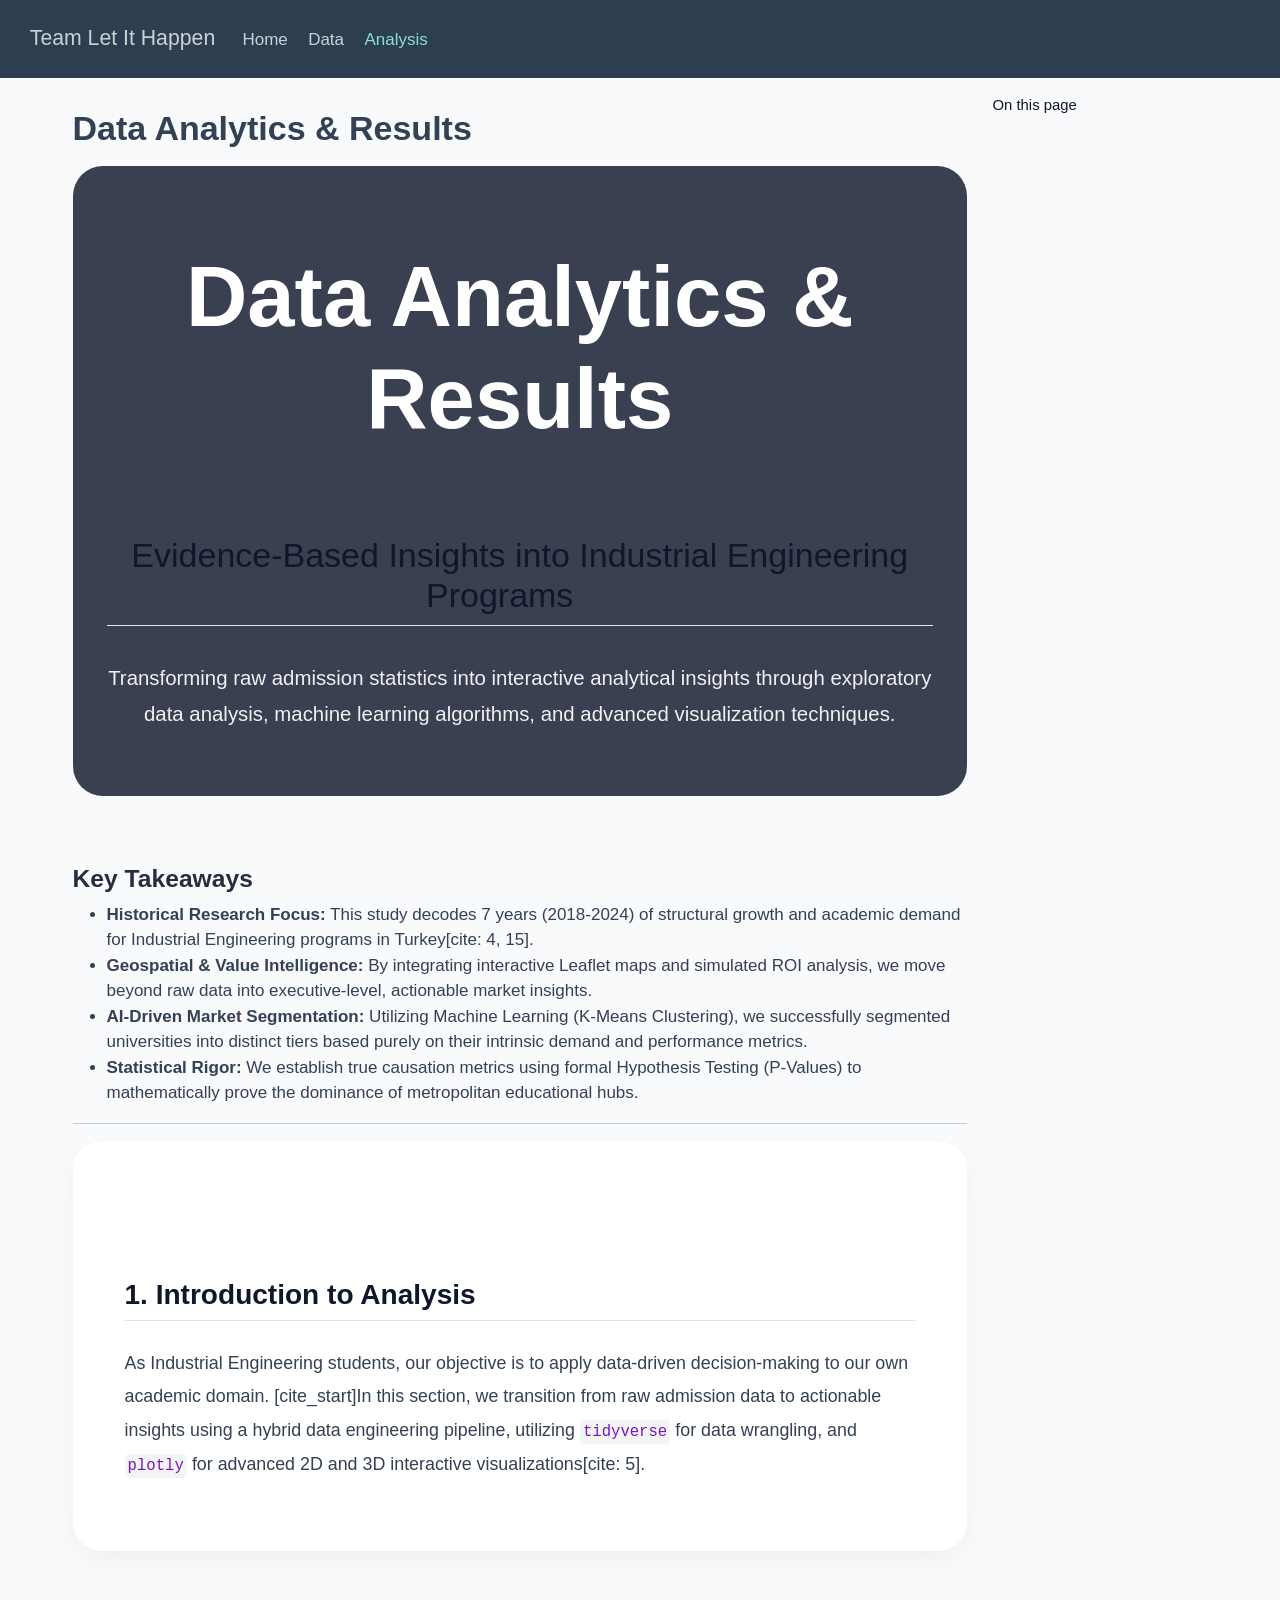
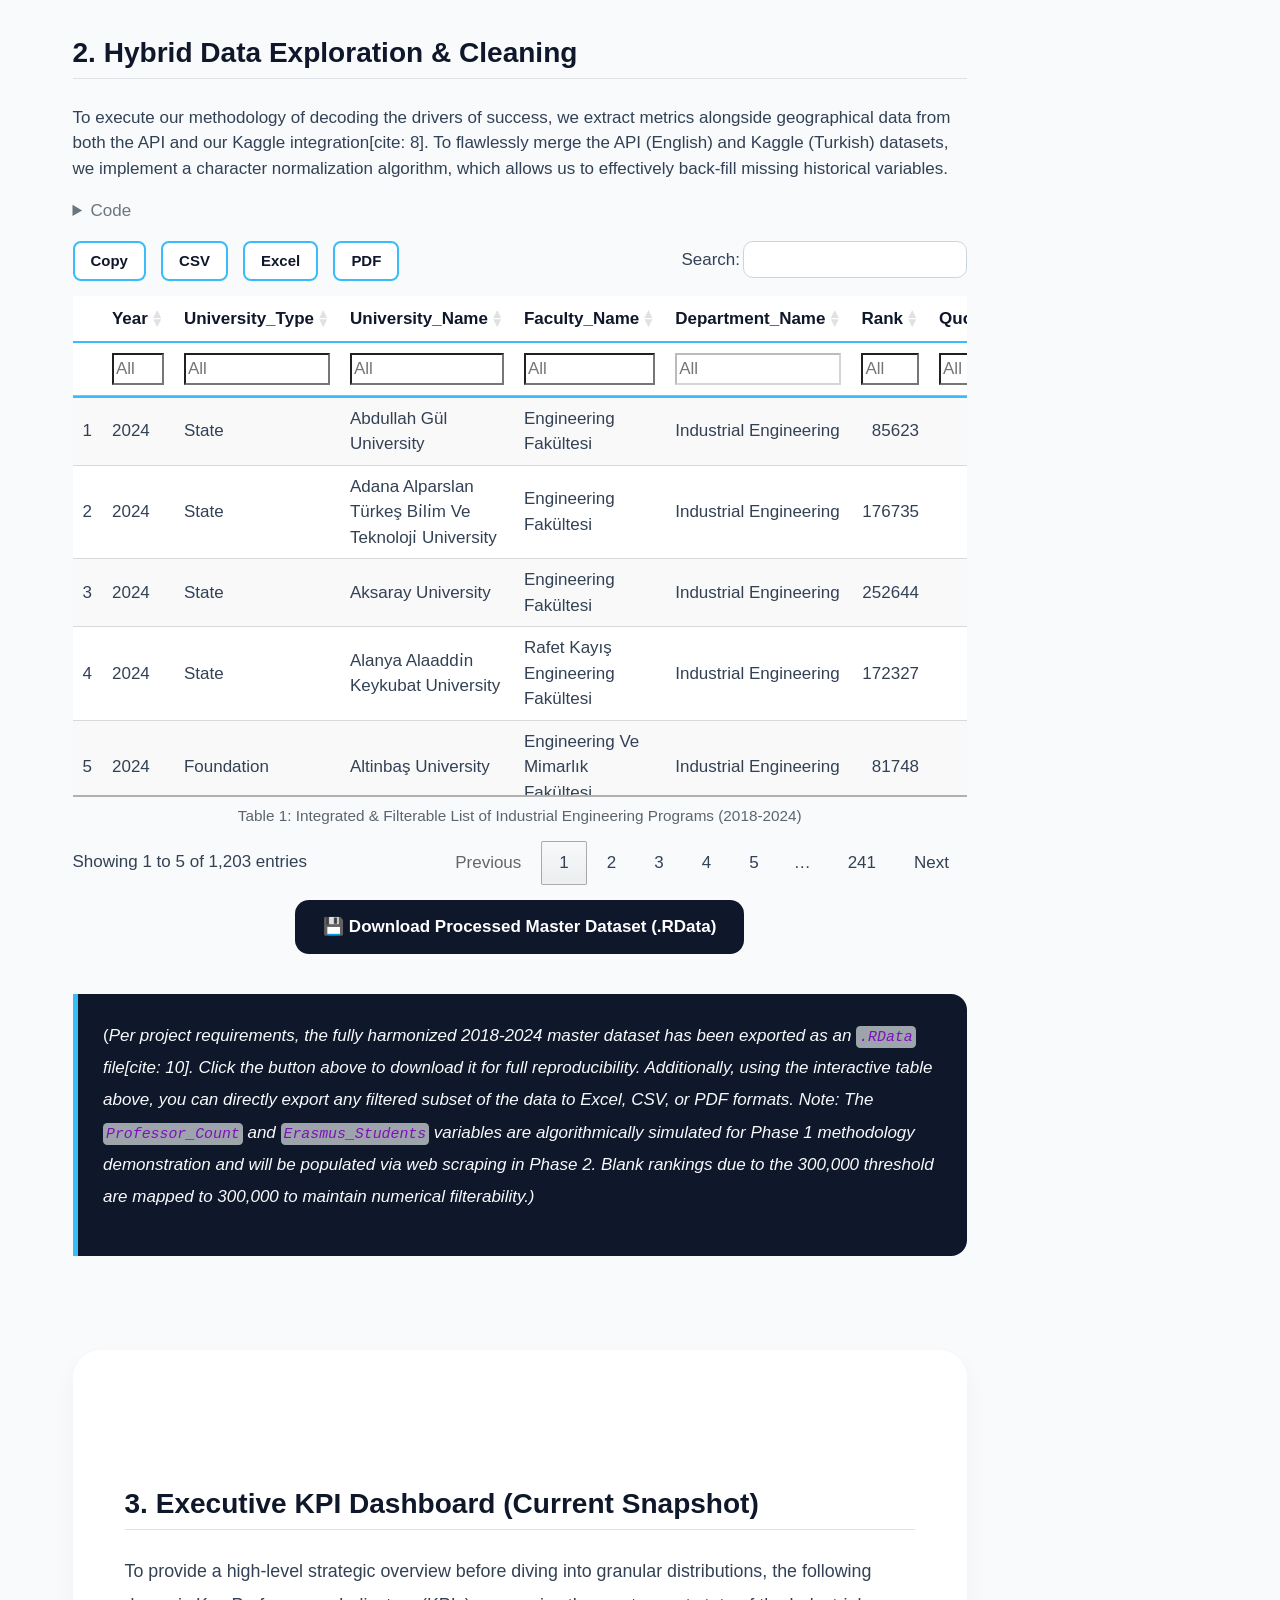
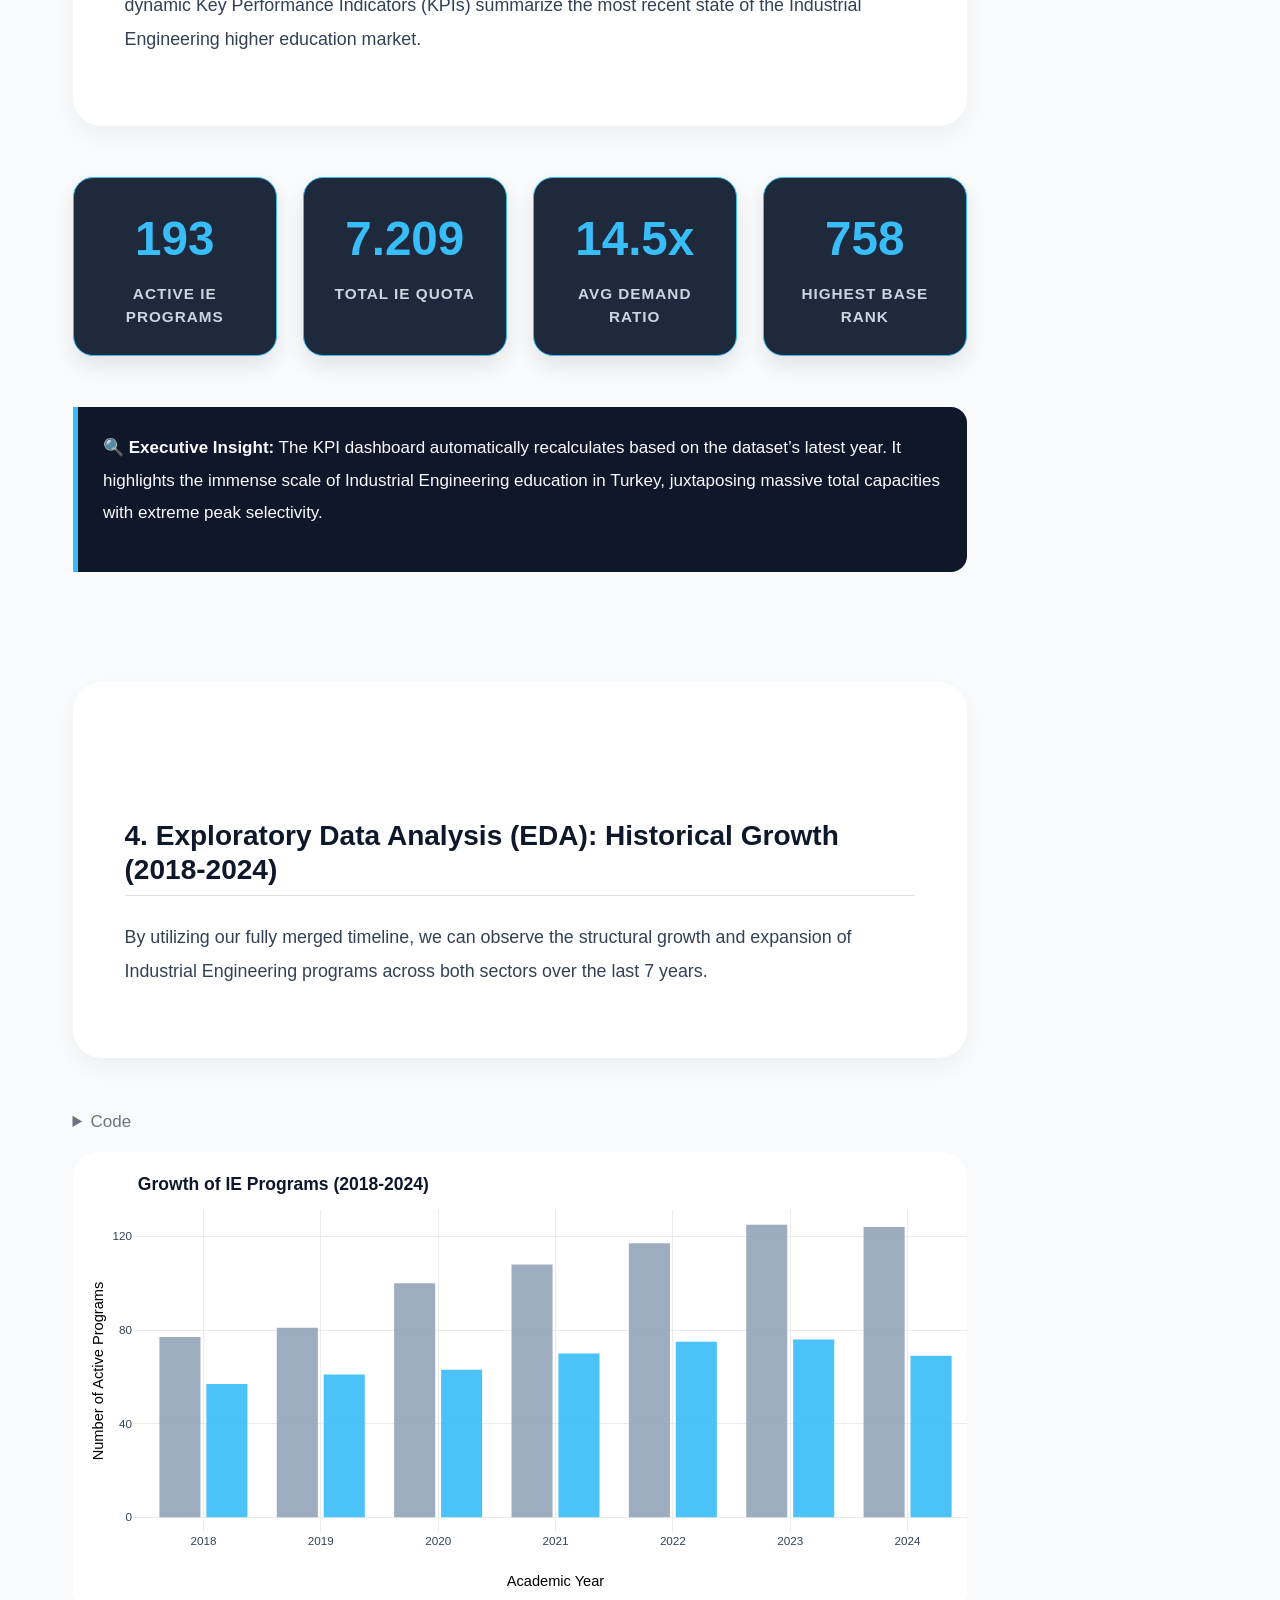
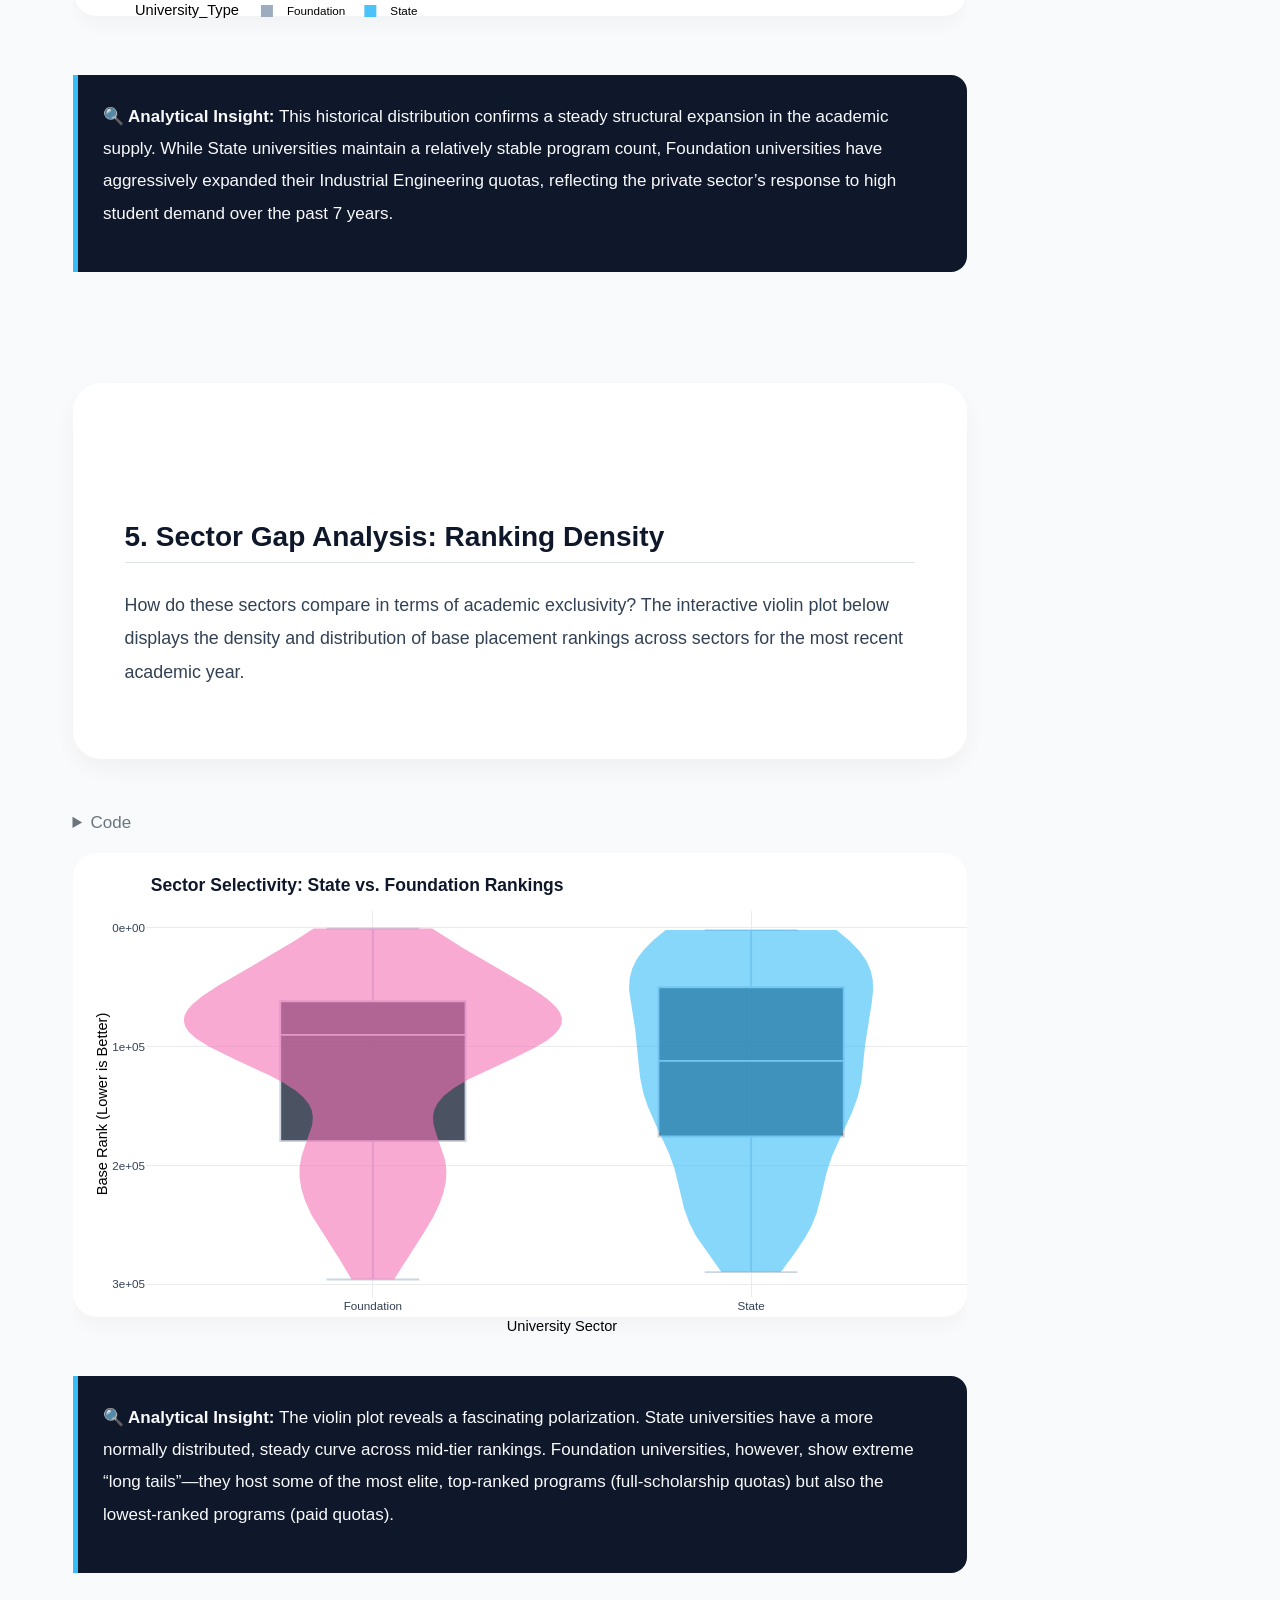
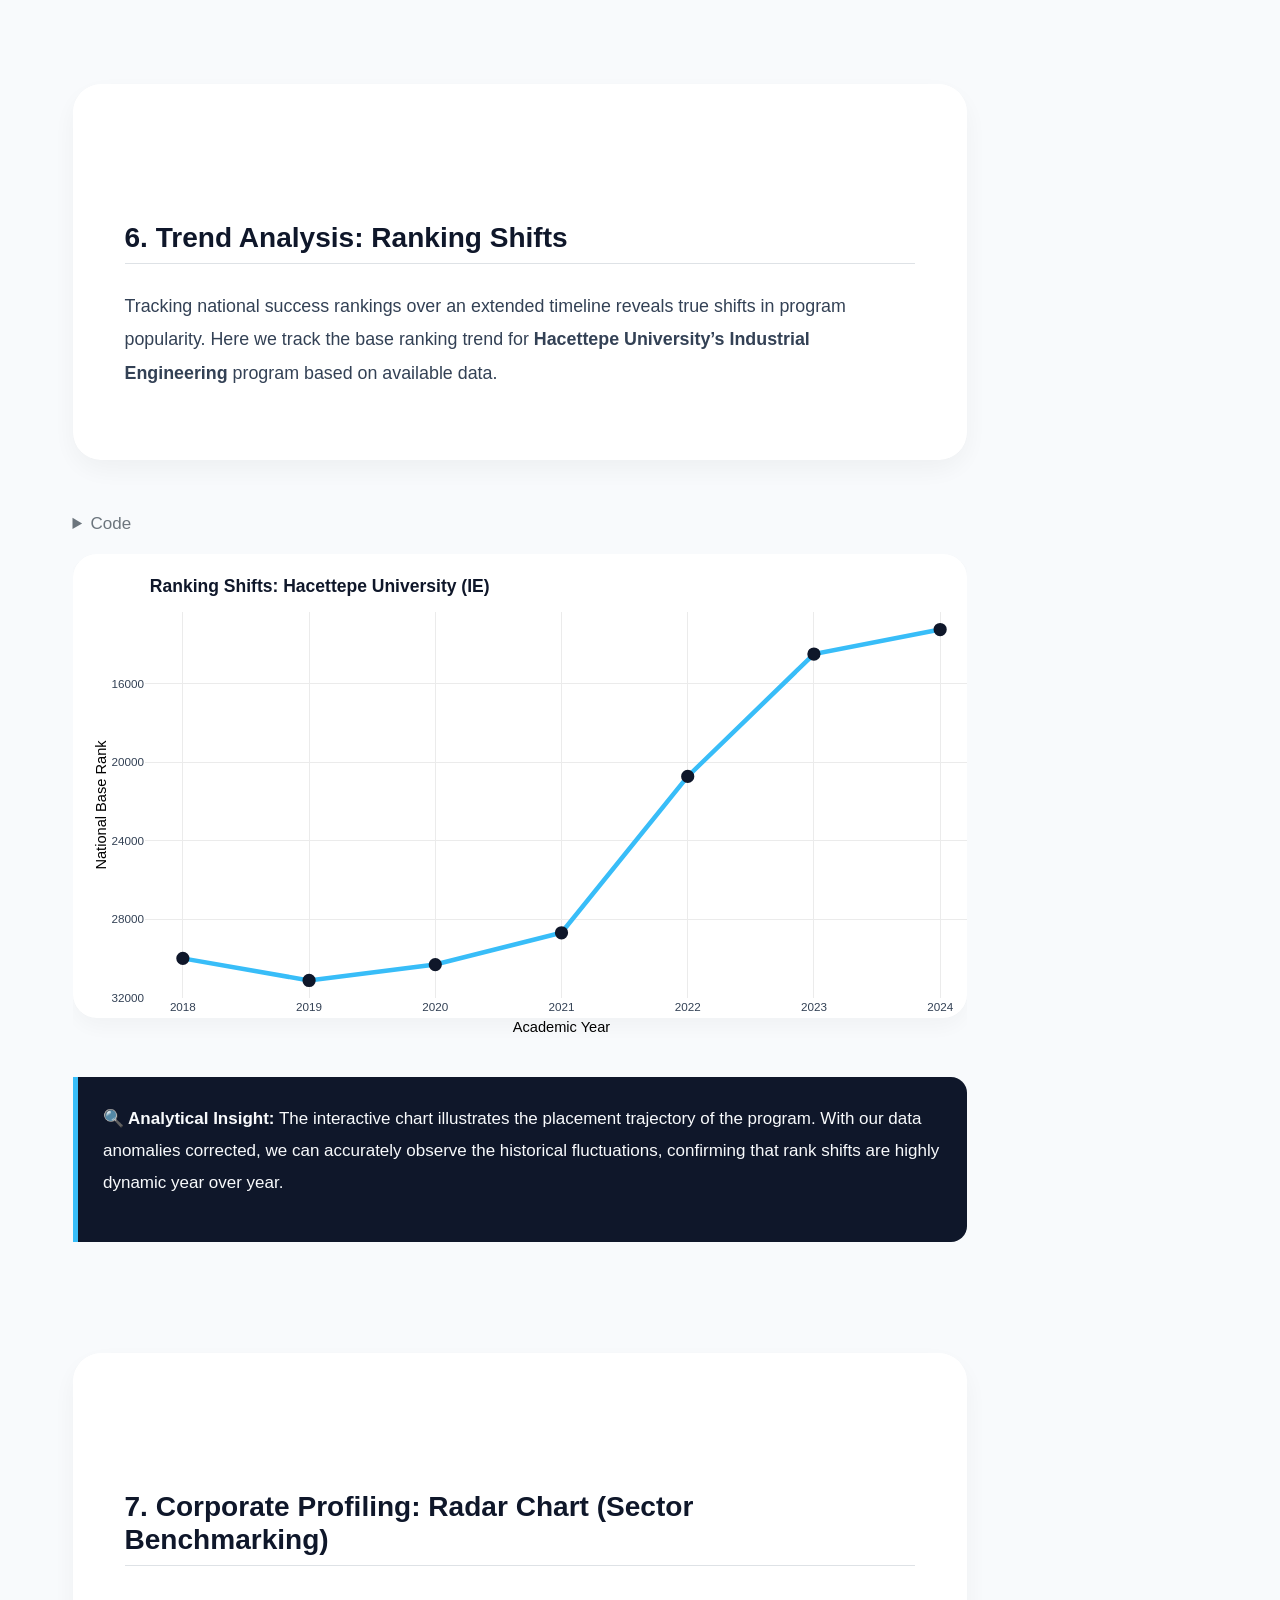
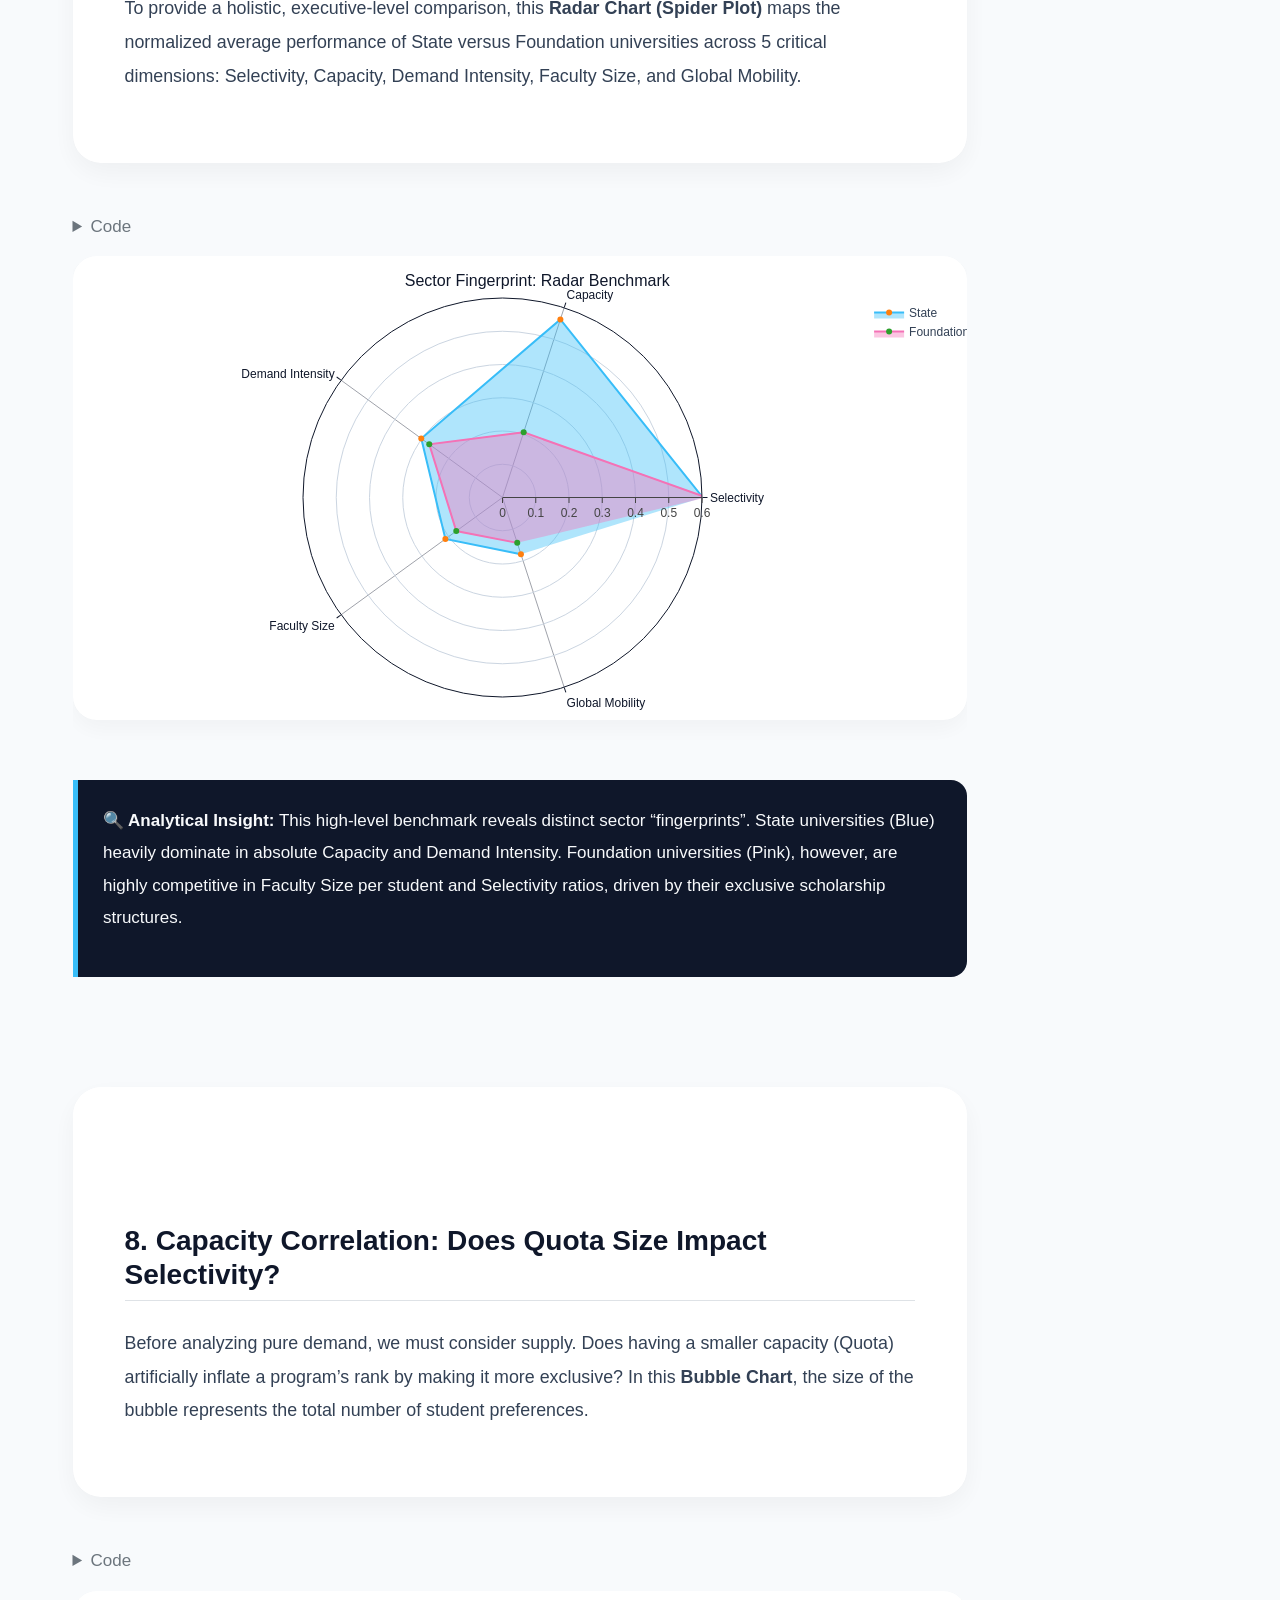
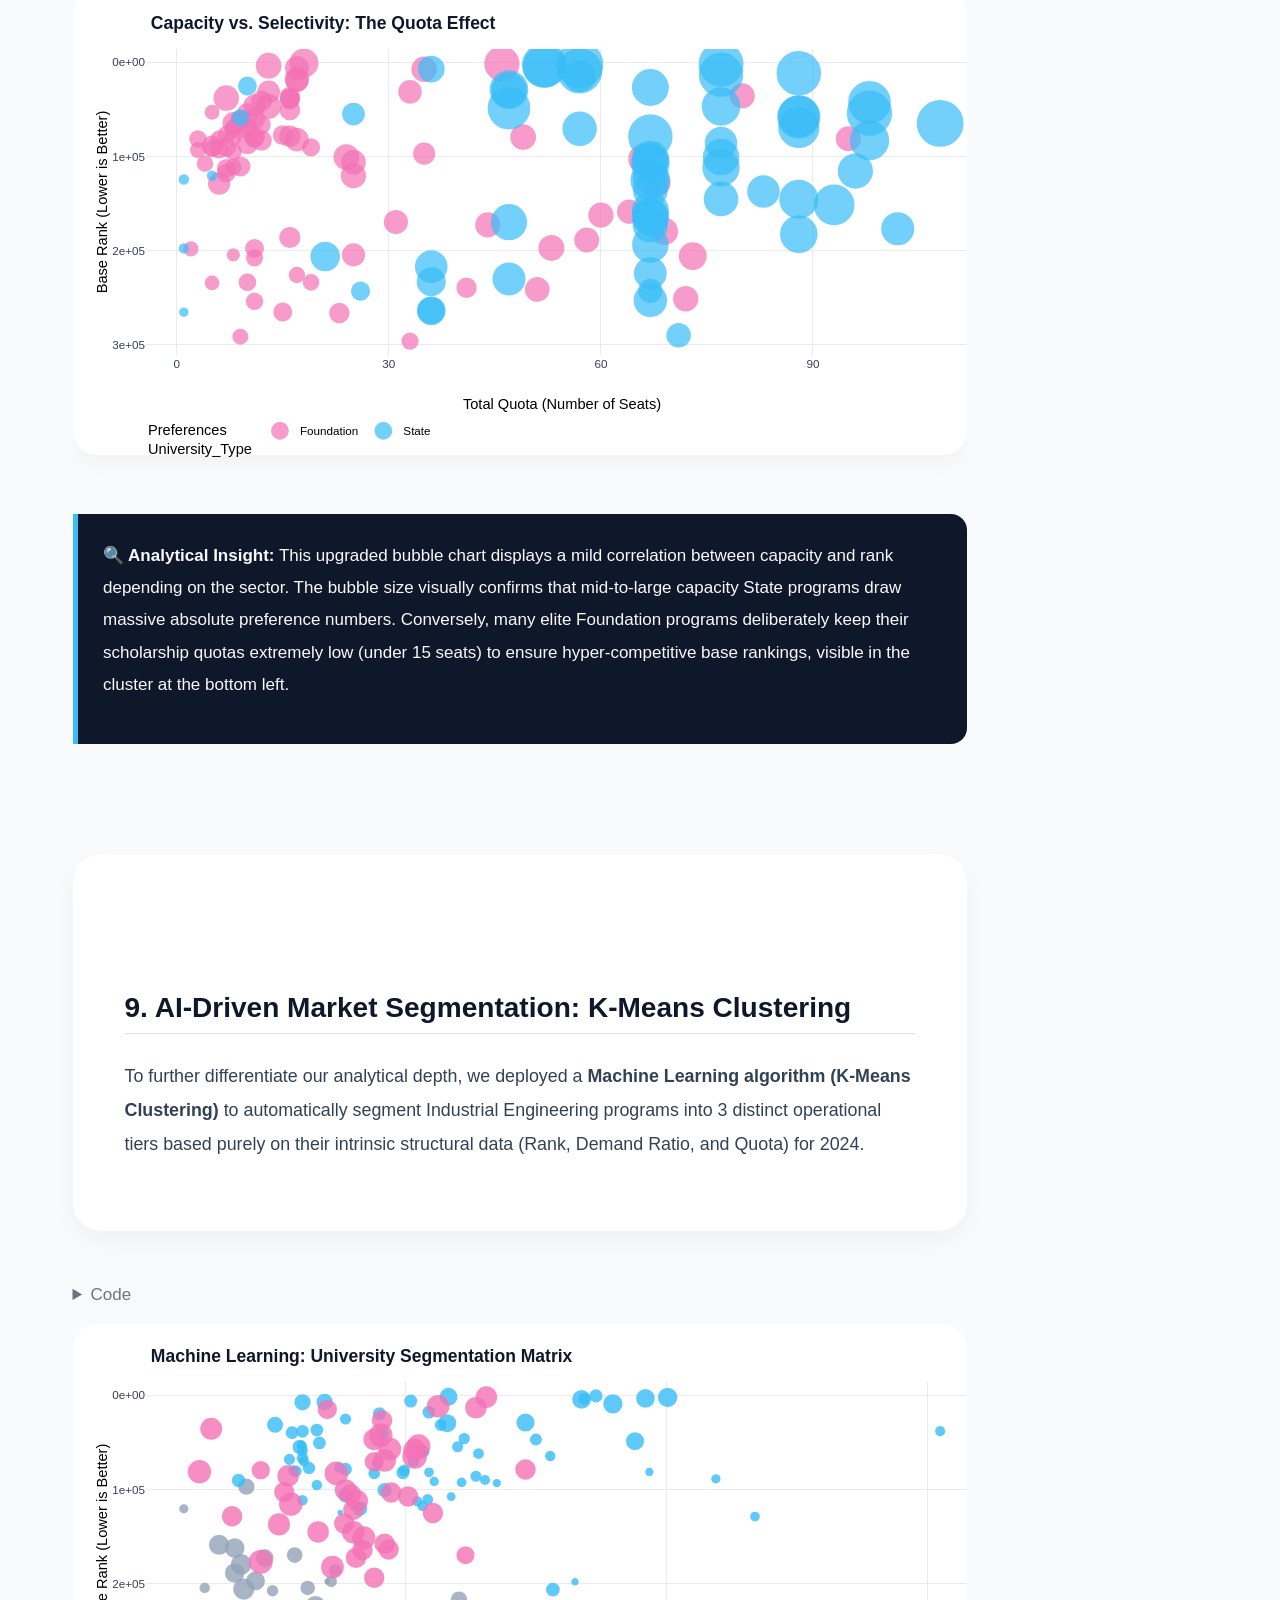
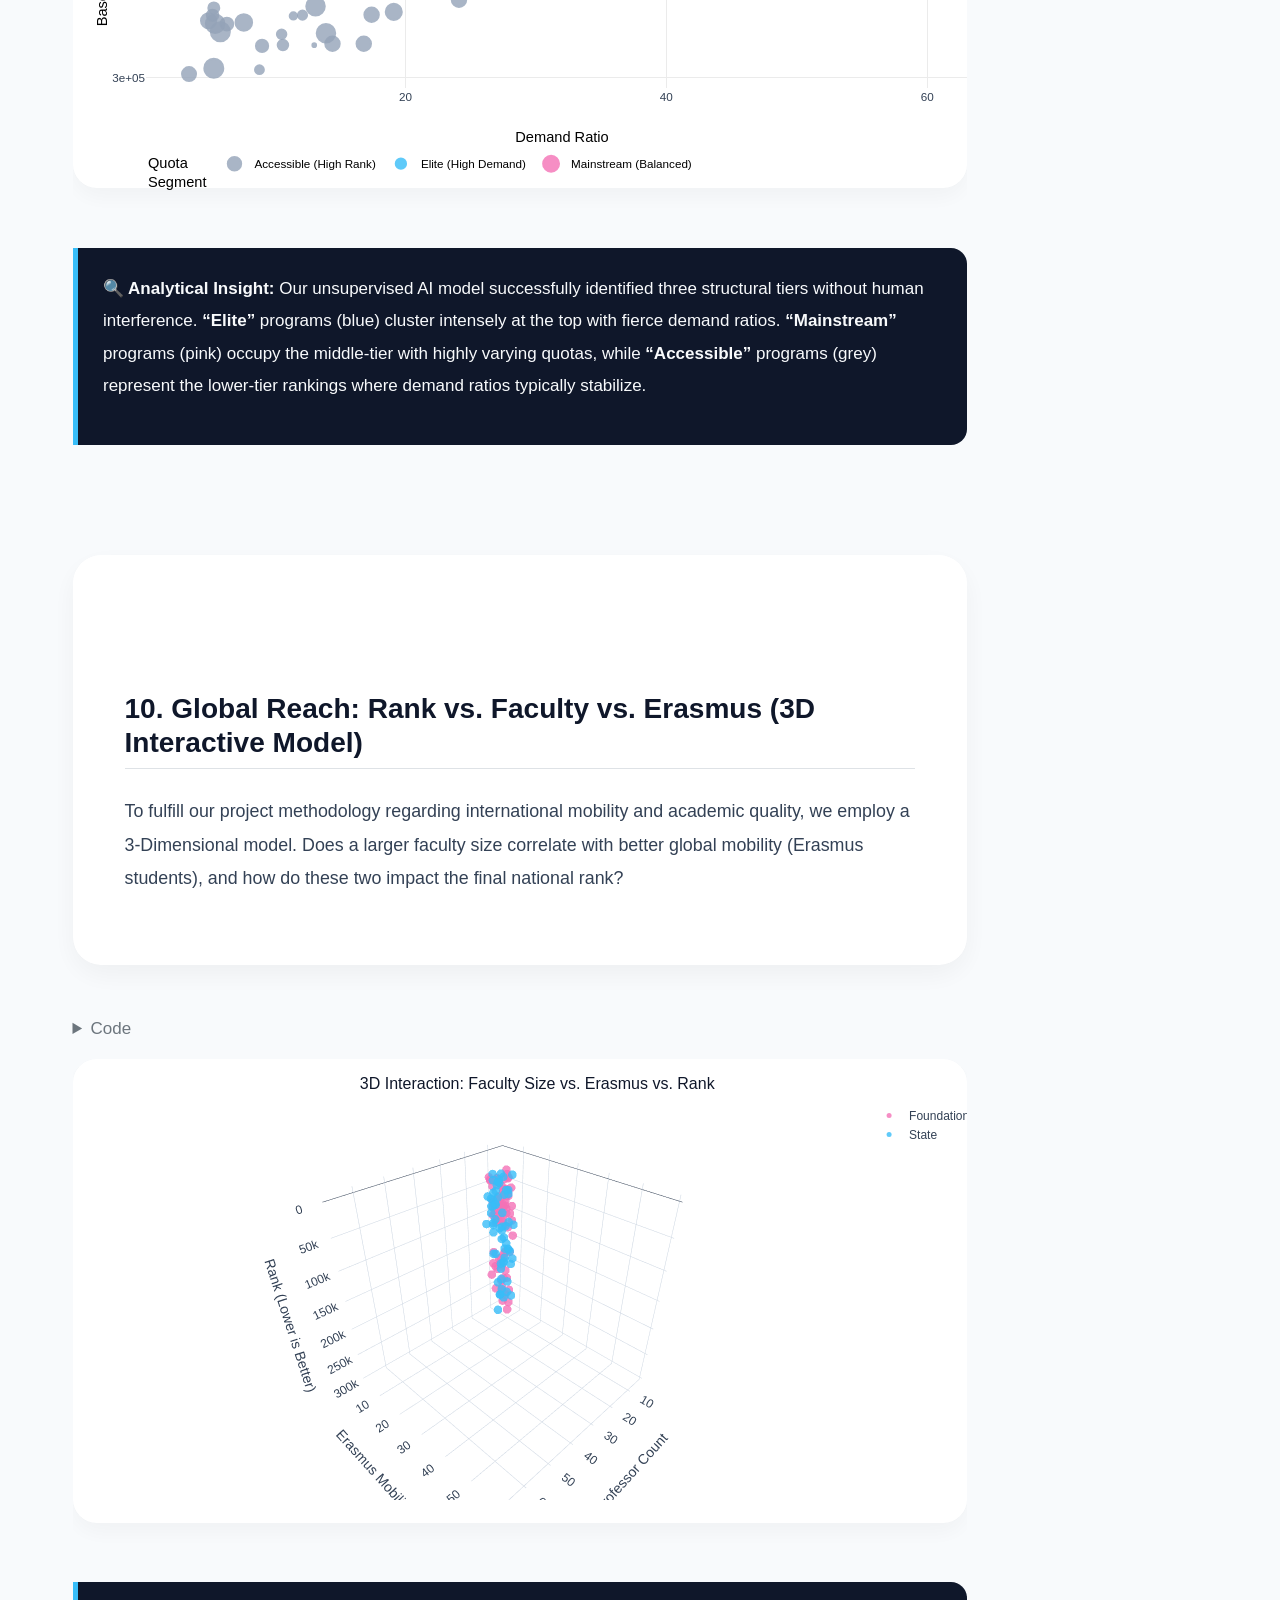
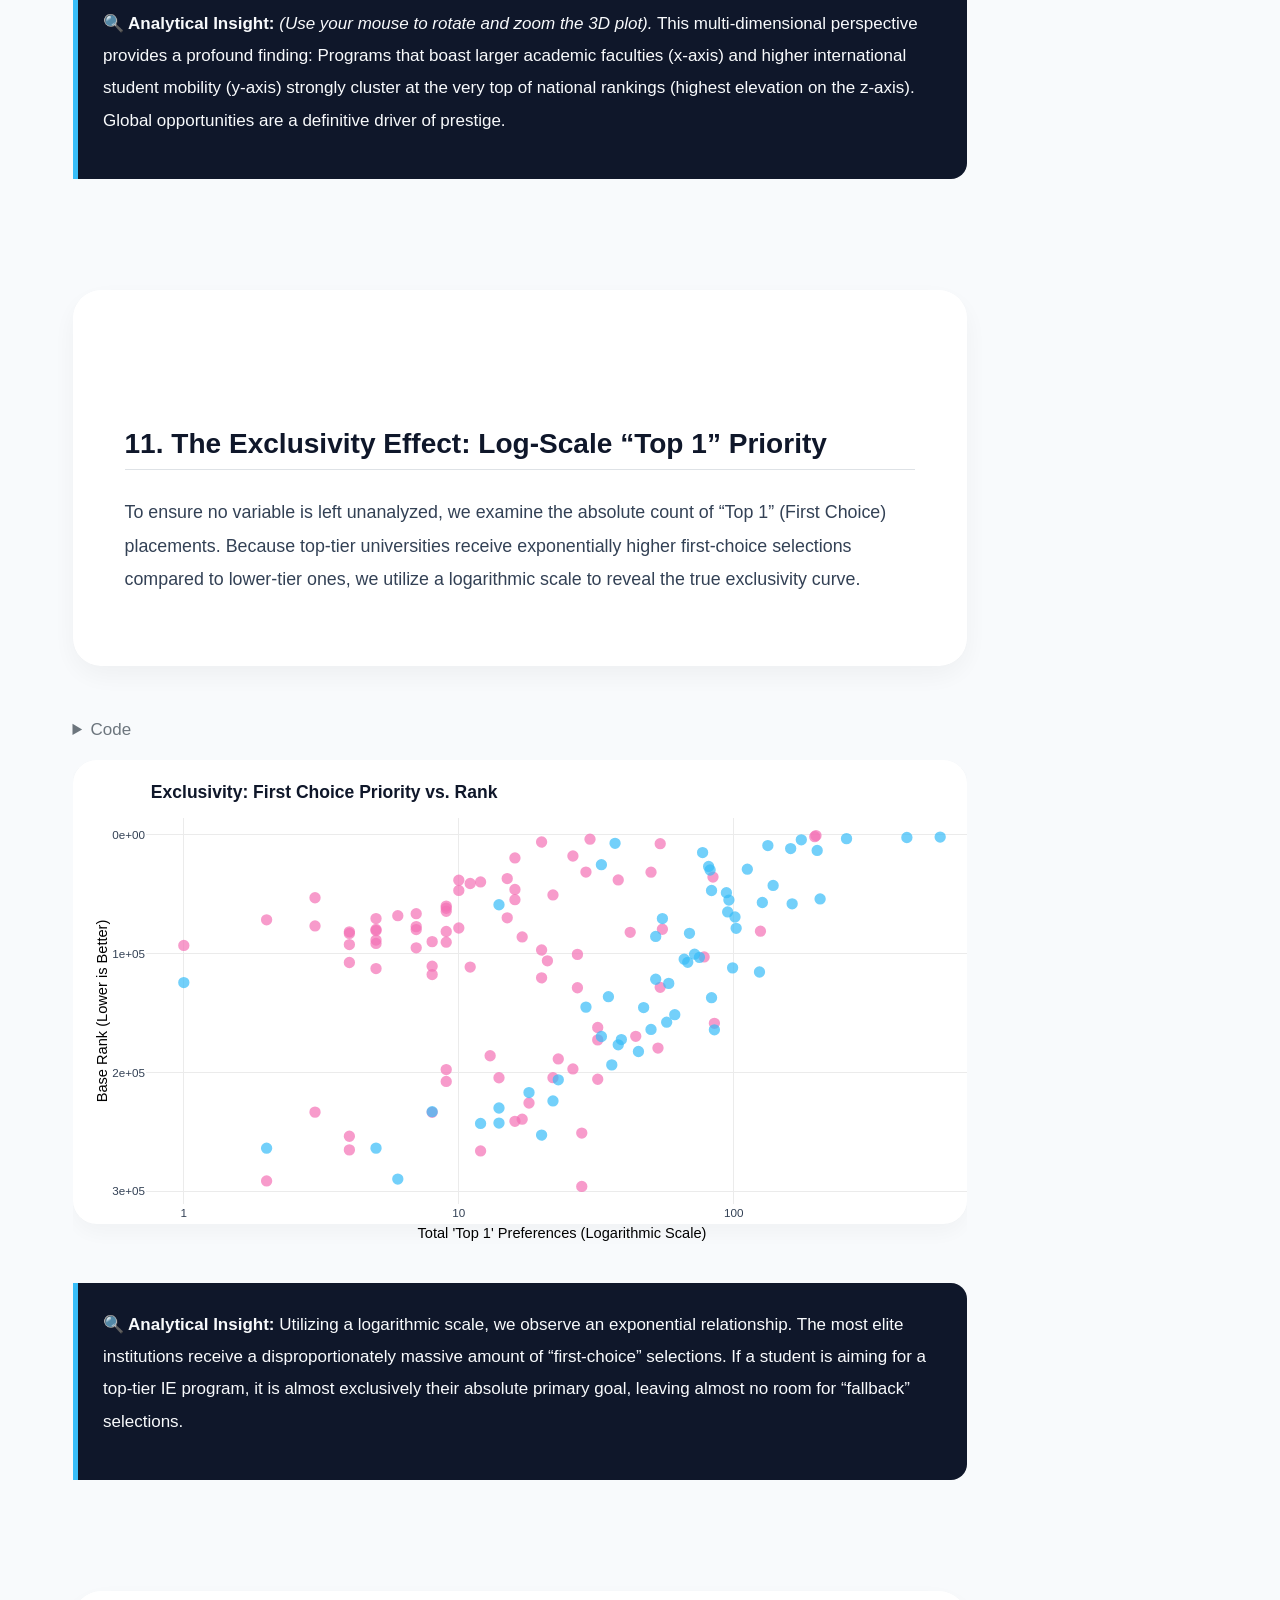
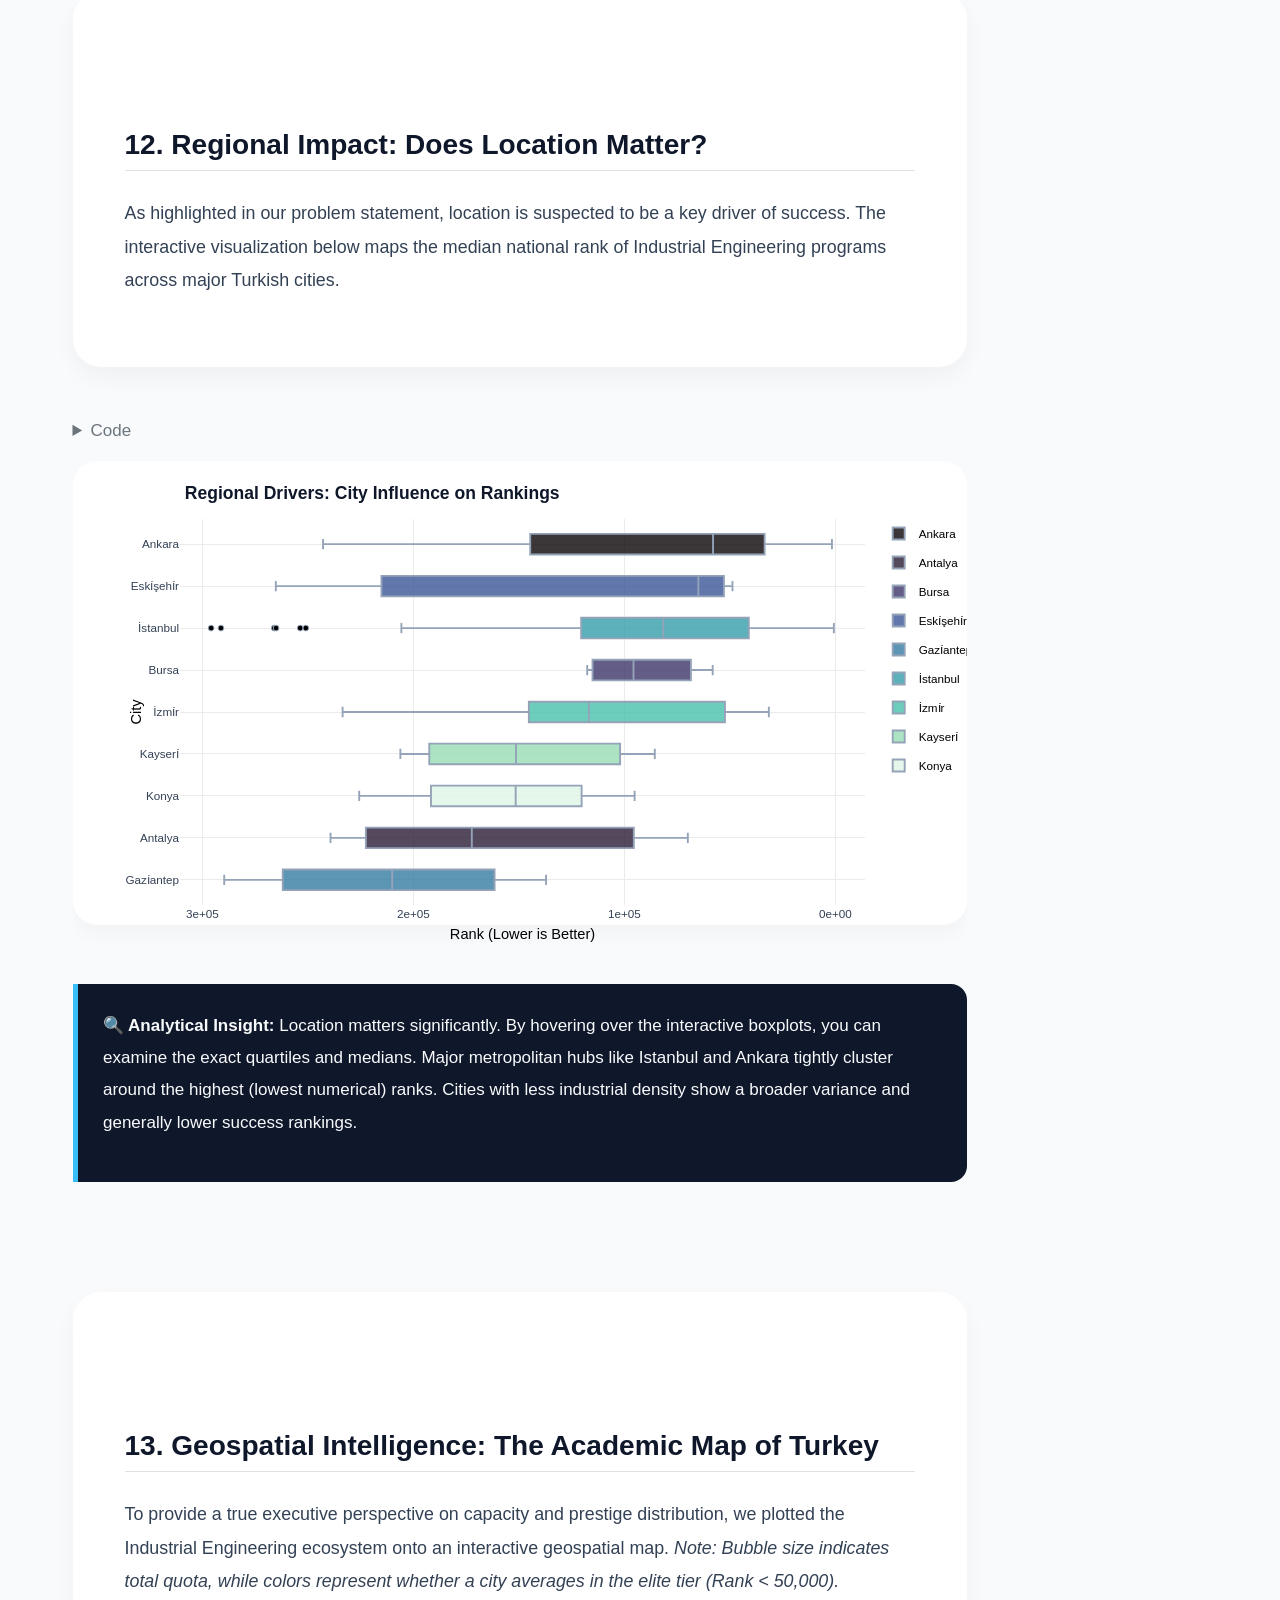
==== docs/analysis.html @ 474c5949 "hallettik gibi" ====
<!DOCTYPE html>
<html xmlns="http://www.w3.org/1999/xhtml" lang="en" xml:lang="en"><head>

<meta charset="utf-8">
<meta name="generator" content="quarto-1.9.30">

<meta name="viewport" content="width=device-width, initial-scale=1.0, user-scalable=yes">


<title>analysis – Team Let It Happen</title>
<style>
/* Default styles provided by pandoc.
** See https://pandoc.org/MANUAL.html#variables-for-html for config info.
*/
code{white-space: pre-wrap;}
span.smallcaps{font-variant: small-caps;}
div.columns{display: flex; gap: min(4vw, 1.5em);}
div.column{flex: auto; overflow-x: auto;}
div.hanging-indent{margin-left: 1.5em; text-indent: -1.5em;}
ul.task-list{list-style: none;}
ul.task-list li input[type="checkbox"] {
  width: 0.8em;
  margin: 0 0.8em 0.2em -1em; /* quarto-specific, see https://github.com/quarto-dev/quarto-cli/issues/4556 */ 
  vertical-align: middle;
}
/* CSS for syntax highlighting */
html { -webkit-text-size-adjust: 100%; }
pre > code.sourceCode { white-space: pre; position: relative; }
pre > code.sourceCode > span { display: inline-block; line-height: 1.25; }
pre > code.sourceCode > span:empty { height: 1.2em; }
.sourceCode { overflow: visible; }
code.sourceCode > span { color: inherit; text-decoration: inherit; }
div.sourceCode { margin: 1em 0; }
pre.sourceCode { margin: 0; }
@media screen {
div.sourceCode { overflow: auto; }
}
@media print {
pre > code.sourceCode { white-space: pre-wrap; }
pre > code.sourceCode > span { text-indent: -5em; padding-left: 5em; }
}
pre.numberSource code
  { counter-reset: source-line 0; }
pre.numberSource code > span
  { position: relative; left: -4em; counter-increment: source-line; }
pre.numberSource code > span > a:first-child::before
  { content: counter(source-line);
    position: relative; left: -1em; text-align: right; vertical-align: baseline;
    border: none; display: inline-block;
    -webkit-touch-callout: none; -webkit-user-select: none;
    -khtml-user-select: none; -moz-user-select: none;
    -ms-user-select: none; user-select: none;
    padding: 0 4px; width: 4em;
  }
pre.numberSource { margin-left: 3em;  padding-left: 4px; }
div.sourceCode
  {   }
@media screen {
pre > code.sourceCode > span > a:first-child::before { text-decoration: underline; }
}
</style>


<script src="site_libs/quarto-nav/quarto-nav.js"></script>
<script src="site_libs/quarto-nav/headroom.min.js"></script>
<script src="site_libs/clipboard/clipboard.min.js"></script>
<script src="site_libs/quarto-search/autocomplete.umd.js"></script>
<script src="site_libs/quarto-search/fuse.min.js"></script>
<script src="site_libs/quarto-search/quarto-search.js"></script>
<meta name="quarto:offset" content="./">
<script src="site_libs/quarto-html/quarto.js" type="module"></script>
<script src="site_libs/quarto-html/tabsets/tabsets.js" type="module"></script>
<script src="site_libs/quarto-html/popper.min.js"></script>
<script src="site_libs/quarto-html/tippy.umd.min.js"></script>
<script src="site_libs/quarto-html/anchor.min.js"></script>
<link href="site_libs/quarto-html/tippy.css" rel="stylesheet">
<link href="site_libs/quarto-html/quarto-syntax-highlighting-b6a8276bf55561bdbc268162d41bd1f7.css" rel="stylesheet" id="quarto-text-highlighting-styles">
<script src="site_libs/bootstrap/bootstrap.min.js"></script>
<link href="site_libs/bootstrap/bootstrap-icons.css" rel="stylesheet">
<link href="site_libs/bootstrap/bootstrap-f9da83f35c8a9777c3928170ebd7038e.min.css" rel="stylesheet" append-hash="true" id="quarto-bootstrap" data-mode="light">
<script id="quarto-search-options" type="application/json">{
  "location": "navbar",
  "copy-button": false,
  "collapse-after": 3,
  "panel-placement": "end",
  "type": "overlay",
  "limit": 50,
  "keyboard-shortcut": [
    "f",
    "/",
    "s"
  ],
  "show-item-context": false,
  "language": {
    "search-no-results-text": "No results",
    "search-matching-documents-text": "matching documents",
    "search-copy-link-title": "Copy link to search",
    "search-hide-matches-text": "Hide additional matches",
    "search-more-match-text": "more match in this document",
    "search-more-matches-text": "more matches in this document",
    "search-clear-button-title": "Clear",
    "search-text-placeholder": "",
    "search-detached-cancel-button-title": "Cancel",
    "search-submit-button-title": "Submit",
    "search-label": "Search"
  }
}</script>
<style>html{ scroll-behavior: smooth; }</style>
<link href="site_libs/htmltools-fill-0.5.9/fill.css" rel="stylesheet">

<script src="site_libs/htmlwidgets-1.6.4/htmlwidgets.js"></script>

<link href="site_libs/datatables-css-0.0.0/datatables-crosstalk.css" rel="stylesheet">

<script src="site_libs/datatables-binding-0.34.0/datatables.js"></script>

<script src="site_libs/jquery-3.6.0/jquery-3.6.0.min.js"></script>

<link href="site_libs/dt-core-1.13.6/css/jquery.dataTables.min.css" rel="stylesheet">

<link href="site_libs/dt-core-1.13.6/css/jquery.dataTables.extra.css" rel="stylesheet">

<script src="site_libs/dt-core-1.13.6/js/jquery.dataTables.min.js"></script>

<script src="site_libs/jszip-1.13.6/jszip.min.js"></script>

<script src="site_libs/pdfmake-1.13.6/pdfmake.js"></script>

<script src="site_libs/pdfmake-1.13.6/vfs_fonts.js"></script>

<link href="site_libs/dt-ext-buttons-1.13.6/css/buttons.dataTables.min.css" rel="stylesheet">

<script src="site_libs/dt-ext-buttons-1.13.6/js/dataTables.buttons.min.js"></script>

<script src="site_libs/dt-ext-buttons-1.13.6/js/buttons.html5.min.js"></script>

<script src="site_libs/dt-ext-buttons-1.13.6/js/buttons.colVis.min.js"></script>

<script src="site_libs/dt-ext-buttons-1.13.6/js/buttons.print.min.js"></script>

<link href="site_libs/dt-ext-scroller-1.13.6/css/scroller.dataTables.min.css" rel="stylesheet">

<script src="site_libs/dt-ext-scroller-1.13.6/js/dataTables.scroller.min.js"></script>

<link href="site_libs/nouislider-7.0.10/jquery.nouislider.min.css" rel="stylesheet">

<script src="site_libs/nouislider-7.0.10/jquery.nouislider.min.js"></script>

<link href="site_libs/selectize-0.12.0/selectize.bootstrap3.css" rel="stylesheet">

<script src="site_libs/selectize-0.12.0/selectize.min.js"></script>

<link href="site_libs/dt-plugin-searchhighlight-1.13.6/source.css" rel="stylesheet">

<script src="site_libs/dt-plugin-searchhighlight-1.13.6/jquery.highlight.js"></script>

<script src="site_libs/dt-plugin-searchhighlight-1.13.6/source.min.js"></script>

<link href="site_libs/crosstalk-1.2.2/css/crosstalk.min.css" rel="stylesheet">

<script src="site_libs/crosstalk-1.2.2/js/crosstalk.min.js"></script>

<script src="site_libs/plotly-binding-4.12.0/plotly.js"></script>

<script src="site_libs/typedarray-0.1/typedarray.min.js"></script>

<link href="site_libs/plotly-htmlwidgets-css-2.25.2/plotly-htmlwidgets.css" rel="stylesheet">

<script src="site_libs/plotly-main-2.25.2/plotly-latest.min.js"></script>

<link href="site_libs/leaflet-1.3.1/leaflet.css" rel="stylesheet">

<script src="site_libs/leaflet-1.3.1/leaflet.js"></script>

<link href="site_libs/leafletfix-1.0.0/leafletfix.css" rel="stylesheet">

<script src="site_libs/proj4-2.6.2/proj4.min.js"></script>

<script src="site_libs/Proj4Leaflet-1.0.1/proj4leaflet.js"></script>

<link href="site_libs/rstudio_leaflet-1.3.1/rstudio_leaflet.css" rel="stylesheet">

<script src="site_libs/leaflet-binding-2.2.3/leaflet.js"></script>

<script src="site_libs/leaflet-providers-3.0.0/leaflet-providers.js"></script>

<script src="site_libs/leaflet-providers-plugin-2.2.3/leaflet-providers-plugin.js"></script>



<link rel="stylesheet" href="styles.css">
</head>

<body class="nav-fixed quarto-light">

<div id="quarto-search-results"></div>
  <header id="quarto-header" class="headroom fixed-top">
    <nav class="navbar navbar-expand-lg " data-bs-theme="dark">
      <div class="navbar-container container-fluid">
      <div class="navbar-brand-container mx-auto">
    <a class="navbar-brand" href="./index.html">
    <span class="navbar-title">Team Let It Happen</span>
    </a>
  </div>
            <div id="quarto-search" class="" title="Search"></div>
          <button class="navbar-toggler" type="button" data-bs-toggle="collapse" data-bs-target="#navbarCollapse" aria-controls="navbarCollapse" role="menu" aria-expanded="false" aria-label="Toggle navigation" onclick="if (window.quartoToggleHeadroom) { window.quartoToggleHeadroom(); }">
  <span class="navbar-toggler-icon"></span>
</button>
          <div class="collapse navbar-collapse" id="navbarCollapse">
            <ul class="navbar-nav navbar-nav-scroll me-auto">
  <li class="nav-item">
    <a class="nav-link" href="./index.html"> 
<span class="menu-text">Home</span></a>
  </li>  
  <li class="nav-item">
    <a class="nav-link" href="./data.html"> 
<span class="menu-text">Data</span></a>
  </li>  
  <li class="nav-item">
    <a class="nav-link active" href="./analysis.html" aria-current="page"> 
<span class="menu-text">Analysis</span></a>
  </li>  
</ul>
          </div> <!-- /navcollapse -->
            <div class="quarto-navbar-tools">
</div>
      </div> <!-- /container-fluid -->
    </nav>
</header>
<!-- content -->
<div id="quarto-content" class="quarto-container page-columns page-rows-contents page-layout-full page-navbar">
<!-- sidebar -->
<!-- margin-sidebar -->
    <div id="quarto-margin-sidebar" class="sidebar margin-sidebar">
        <nav id="TOC" role="doc-toc" class="toc-active">
    <h2 id="toc-title">On this page</h2>
   
  <ul class="collapse">
  <li><a href="#data-analytics-results" id="toc-data-analytics-results" class="nav-link active" data-scroll-target="#data-analytics-results">Data Analytics &amp; Results</a>
  <ul class="collapse">
  <li><a href="#evidence-based-insights-into-industrial-engineering-programs" id="toc-evidence-based-insights-into-industrial-engineering-programs" class="nav-link" data-scroll-target="#evidence-based-insights-into-industrial-engineering-programs">Evidence-Based Insights into Industrial Engineering Programs</a></li>
  </ul></li>
  <li><a href="#introduction-to-analysis" id="toc-introduction-to-analysis" class="nav-link" data-scroll-target="#introduction-to-analysis">1. Introduction to Analysis</a></li>
  <li><a href="#hybrid-data-exploration-cleaning" id="toc-hybrid-data-exploration-cleaning" class="nav-link" data-scroll-target="#hybrid-data-exploration-cleaning">2. Hybrid Data Exploration &amp; Cleaning</a></li>
  <li><a href="#executive-kpi-dashboard-current-snapshot" id="toc-executive-kpi-dashboard-current-snapshot" class="nav-link" data-scroll-target="#executive-kpi-dashboard-current-snapshot">3. Executive KPI Dashboard (Current Snapshot)</a></li>
  <li><a href="#exploratory-data-analysis-eda-historical-growth-2018-2024" id="toc-exploratory-data-analysis-eda-historical-growth-2018-2024" class="nav-link" data-scroll-target="#exploratory-data-analysis-eda-historical-growth-2018-2024">4. Exploratory Data Analysis (EDA): Historical Growth (2018-2024)</a></li>
  <li><a href="#sector-gap-analysis-ranking-density" id="toc-sector-gap-analysis-ranking-density" class="nav-link" data-scroll-target="#sector-gap-analysis-ranking-density">5. Sector Gap Analysis: Ranking Density</a></li>
  <li><a href="#trend-analysis-ranking-shifts" id="toc-trend-analysis-ranking-shifts" class="nav-link" data-scroll-target="#trend-analysis-ranking-shifts">6. Trend Analysis: Ranking Shifts</a></li>
  <li><a href="#corporate-profiling-radar-chart-sector-benchmarking" id="toc-corporate-profiling-radar-chart-sector-benchmarking" class="nav-link" data-scroll-target="#corporate-profiling-radar-chart-sector-benchmarking">7. Corporate Profiling: Radar Chart (Sector Benchmarking)</a></li>
  <li><a href="#capacity-correlation-does-quota-size-impact-selectivity" id="toc-capacity-correlation-does-quota-size-impact-selectivity" class="nav-link" data-scroll-target="#capacity-correlation-does-quota-size-impact-selectivity">8. Capacity Correlation: Does Quota Size Impact Selectivity?</a></li>
  <li><a href="#ai-driven-market-segmentation-k-means-clustering" id="toc-ai-driven-market-segmentation-k-means-clustering" class="nav-link" data-scroll-target="#ai-driven-market-segmentation-k-means-clustering">9. AI-Driven Market Segmentation: K-Means Clustering</a></li>
  <li><a href="#global-reach-rank-vs.-faculty-vs.-erasmus-3d-interactive-model" id="toc-global-reach-rank-vs.-faculty-vs.-erasmus-3d-interactive-model" class="nav-link" data-scroll-target="#global-reach-rank-vs.-faculty-vs.-erasmus-3d-interactive-model">10. Global Reach: Rank vs.&nbsp;Faculty vs.&nbsp;Erasmus (3D Interactive Model)</a></li>
  <li><a href="#the-exclusivity-effect-log-scale-top-1-priority" id="toc-the-exclusivity-effect-log-scale-top-1-priority" class="nav-link" data-scroll-target="#the-exclusivity-effect-log-scale-top-1-priority">11. The Exclusivity Effect: Log-Scale “Top 1” Priority</a></li>
  <li><a href="#regional-impact-does-location-matter" id="toc-regional-impact-does-location-matter" class="nav-link" data-scroll-target="#regional-impact-does-location-matter">12. Regional Impact: Does Location Matter?</a></li>
  <li><a href="#geospatial-intelligence-the-academic-map-of-turkey" id="toc-geospatial-intelligence-the-academic-map-of-turkey" class="nav-link" data-scroll-target="#geospatial-intelligence-the-academic-map-of-turkey">13. Geospatial Intelligence: The Academic Map of Turkey</a></li>
  <li><a href="#comprehensive-correlation-matrix-heatmap" id="toc-comprehensive-correlation-matrix-heatmap" class="nav-link" data-scroll-target="#comprehensive-correlation-matrix-heatmap">14. Comprehensive Correlation Matrix (Heatmap)</a></li>
  <li><a href="#statistical-rigor-hypothesis-testing-p-values" id="toc-statistical-rigor-hypothesis-testing-p-values" class="nav-link" data-scroll-target="#statistical-rigor-hypothesis-testing-p-values">15. Statistical Rigor: Hypothesis Testing (P-Values)</a></li>
  <li><a href="#value-for-money-roi-analysis-phase-2-preview" id="toc-value-for-money-roi-analysis-phase-2-preview" class="nav-link" data-scroll-target="#value-for-money-roi-analysis-phase-2-preview">16. Value for Money: ROI Analysis (Phase 2 Preview)</a></li>
  <li><a href="#phase-1-conclusion-deconstructing-the-formula-for-prestige" id="toc-phase-1-conclusion-deconstructing-the-formula-for-prestige" class="nav-link" data-scroll-target="#phase-1-conclusion-deconstructing-the-formula-for-prestige">17. Phase 1 Conclusion: Deconstructing the “Formula for Prestige”</a></li>
  </ul>
</nav>
    </div>
<!-- main -->
<main class="content column-page-left" id="quarto-document-content">

<header id="title-block-header" class="quarto-title-block default">
<div class="quarto-title">
<h1 class="title">Data Analytics &amp; Results</h1>
</div>



<div class="quarto-title-meta column-page-left">

    
  
    
  </div>
  


</header>


<div class="hero-container">
<section id="data-analytics-results" class="level1 hero-content">
<h1>Data Analytics &amp; Results</h1>
<section id="evidence-based-insights-into-industrial-engineering-programs" class="level2">
<h2 class="anchored" data-anchor-id="evidence-based-insights-into-industrial-engineering-programs">Evidence-Based Insights into Industrial Engineering Programs</h2>
<p>
Transforming raw admission statistics into interactive analytical insights through exploratory data analysis, machine learning algorithms, and advanced visualization techniques.
</p>
</section>
</section>
</div>
<style>

/* =========================
GENERAL
========================= */

body {
  background-color: #f8fafc;
  font-family: "Segoe UI", sans-serif;
  color: #334155;
}

/* =========================
HERO SECTION
========================= */

.hero-container {
  height: 70vh;
  border-radius: 30px;
  overflow: hidden;
  margin-bottom: 4rem;

  background:
    linear-gradient(rgba(15,23,42,0.82), rgba(15,23,42,0.82)),
    url("https://images.unsplash.com/photo-1516321318423-f06f85e504b3?q=80&w=2070&auto=format&fit=crop");

  background-size: cover;
  background-position: center;

  display: flex;
  align-items: center;
  justify-content: center;
}

.hero-content {
  max-width: 900px;
  color: white;
  text-align: center;
  padding: 2rem;
}

.hero-content h1 {
  font-size: 5rem;
  font-weight: 800;
  margin-bottom: 1rem;
}

.hero-content h2 {
  font-size: 2rem;
  font-weight: 300;
  margin-bottom: 2rem;
}

.hero-content p {
  font-size: 1.2rem;
  line-height: 1.8;
  opacity: 0.92;
}

/* =========================
KPI DASHBOARD (EXECUTIVE VIEW)
========================= */

.kpi-container {
  display: flex;
  justify-content: space-between;
  gap: 1.5rem;
  margin-bottom: 3rem;
}

.kpi-card {
  background: #1e293b;
  border: 1px solid #38bdf8;
  border-radius: 20px;
  padding: 1.5rem;
  flex: 1;
  text-align: center;
  box-shadow: 0 10px 25px rgba(0,0,0,0.1);
  transition: all 0.3s ease;
}

.kpi-card:hover {
  transform: translateY(-8px);
  box-shadow: 0 15px 35px rgba(56, 189, 248, 0.25);
  background: #0f172a;
}

.kpi-value {
  font-size: 2.8rem;
  font-weight: 800;
  color: #38bdf8;
  margin-bottom: 0.5rem;
}

.kpi-label {
  font-size: 0.9rem;
  color: #cbd5e1;
  font-weight: 600;
  text-transform: uppercase;
  letter-spacing: 1px;
}

@media (max-width: 768px) {
  .kpi-container {
    flex-direction: column;
  }
}

/* =========================
CARDS
========================= */

.glass-card {
  background: white;
  padding: 3rem;
  border-radius: 28px;
  margin-bottom: 3rem;
  box-shadow: 0 10px 30px rgba(0,0,0,0.05);
}

.glass-card h2,
.glass-card h3 {
  color: #0f172a;
  font-weight: 700;
}

.glass-card p,
.glass-card li {
  color: #334155;
  line-height: 1.9;
  font-size: 1.05rem;
}

/* =========================
INSIGHT BOX
========================= */

.insight-box {
  background: #0f172a;
  border-left: 5px solid #38bdf8;
  padding: 1.5rem;
  margin-top: 1.5rem;
  margin-bottom: 3rem;
  border-radius: 0 16px 16px 0;
  color: #f8fafc;
  line-height: 1.9;
}

/* =========================
DOWNLOAD BUTTON
========================= */

.download-btn {
  display: inline-block;
  background-color: #0f172a;
  color: white !important;
  padding: 14px 28px;
  text-decoration: none;
  border-radius: 14px;
  font-weight: 600;
  margin-top: 15px;
  margin-bottom: 15px;
  transition: 0.3s ease;
}

.download-btn:hover {
  transform: translateY(-3px);
  background-color: #38bdf8;
}

/* =========================
DATATABLES (ADVANCED FIXES)
========================= */

.dataTables_wrapper .dataTables_length,
.dataTables_wrapper .dataTables_filter,
.dataTables_wrapper .dataTables_info,
.dataTables_wrapper .dataTables_paginate {
  color: #334155 !important;
}

.dataTables_wrapper .dataTables_filter input {
  background-color: white !important;
  color: #0f172a !important;
  border: 1px solid #cbd5e1 !important;
  border-radius: 10px;
  padding: 5px;
}

table.dataTable thead th {
  color: #0f172a !important;
  border-bottom: 2px solid #38bdf8 !important;
}

table.dataTable tbody tr {
  background-color: white !important;
  color: #334155 !important;
}

table.dataTable tbody tr:hover {
  background-color: rgba(56, 189, 248, 0.08) !important;
}

/* Make Dropdown Selects Look Clean */
.selectize-input {
  border-radius: 8px !important;
  border: 1px solid #cbd5e1 !important;
}

/* DT Export Buttons Enterprise Styling */
.dt-buttons .dt-button {
  background: white !important;
  color: #0f172a !important;
  border: 2px solid #38bdf8 !important;
  border-radius: 8px !important;
  padding: 6px 16px !important;
  font-weight: 600 !important;
  transition: all 0.3s ease !important;
  margin-right: 8px !important;
  margin-bottom: 15px !important;
}

.dt-buttons .dt-button:hover {
  background: #38bdf8 !important;
  color: white !important;
}

/* =========================
PLOTLY FIX
========================= */

.js-plotly-plot {
  background: white;
  border-radius: 24px;
  padding: 1rem;
  box-shadow: 0 10px 25px rgba(0,0,0,0.04);
  margin-bottom: 2rem;
}

/* LEAFLET MAP CONTAINER */
.leaflet-container {
  border-radius: 24px;
  box-shadow: 0 10px 25px rgba(0,0,0,0.04);
  margin-bottom: 2rem;
}

/* =========================
CODE BLOCKS
========================= */

pre {
  border-radius: 18px !important;
  padding: 1rem !important;
}

/* =========================
HEADINGS
========================= */

h2 {
  margin-top: 5rem;
  margin-bottom: 1.5rem;
  color: #0f172a;
  font-weight: 800;
}

h3 {
  color: #0f172a;
}

</style>
<section id="key-takeaways" class="level3">
<h3 class="anchored" data-anchor-id="key-takeaways">Key Takeaways</h3>
<ul>
<li><strong>Historical Research Focus:</strong> This study decodes 7 years (2018-2024) of structural growth and academic demand for Industrial Engineering programs in Turkey[cite: 4, 15].</li>
<li><strong>Geospatial &amp; Value Intelligence:</strong> By integrating interactive Leaflet maps and simulated ROI analysis, we move beyond raw data into executive-level, actionable market insights.</li>
<li><strong>AI-Driven Market Segmentation:</strong> Utilizing Machine Learning (K-Means Clustering), we successfully segmented universities into distinct tiers based purely on their intrinsic demand and performance metrics.</li>
<li><strong>Statistical Rigor:</strong> We establish true causation metrics using formal Hypothesis Testing (P-Values) to mathematically prove the dominance of metropolitan educational hubs.</li>
</ul>
<hr>
</section>
<section id="introduction-to-analysis" class="level2 glass-card">
<h2 class="anchored" data-anchor-id="introduction-to-analysis">1. Introduction to Analysis</h2>
<p>As Industrial Engineering students, our objective is to apply data-driven decision-making to our own academic domain. [cite_start]In this section, we transition from raw admission data to actionable insights using a hybrid data engineering pipeline, utilizing <code>tidyverse</code> for data wrangling, and <code>plotly</code> for advanced 2D and 3D interactive visualizations[cite: 5].</p>
</section>
<section id="hybrid-data-exploration-cleaning" class="level2">
<h2 class="anchored" data-anchor-id="hybrid-data-exploration-cleaning">2. Hybrid Data Exploration &amp; Cleaning</h2>
<p>To execute our methodology of decoding the drivers of success, we extract metrics alongside geographical data from both the API and our Kaggle integration[cite: 8]. To flawlessly merge the API (English) and Kaggle (Turkish) datasets, we implement a character normalization algorithm, which allows us to effectively back-fill missing historical variables.</p>
<div class="cell">
<details class="code-fold">
<summary>Code</summary>
<div class="code-copy-outer-scaffold"><div class="sourceCode cell-code" id="cb1"><pre class="sourceCode r code-with-copy"><code class="sourceCode r"><span id="cb1-1"><a href="#cb1-1" aria-hidden="true" tabindex="-1"></a><span class="co"># ==========================================</span></span>
<span id="cb1-2"><a href="#cb1-2" aria-hidden="true" tabindex="-1"></a><span class="co"># STRING NORMALIZATION FUNCTION (UNICODE SAFE)</span></span>
<span id="cb1-3"><a href="#cb1-3" aria-hidden="true" tabindex="-1"></a><span class="co"># ==========================================</span></span>
<span id="cb1-4"><a href="#cb1-4" aria-hidden="true" tabindex="-1"></a>normalize_name <span class="ot">&lt;-</span> <span class="cf">function</span>(text) {</span>
<span id="cb1-5"><a href="#cb1-5" aria-hidden="true" tabindex="-1"></a>  text <span class="sc">%&gt;%</span></span>
<span id="cb1-6"><a href="#cb1-6" aria-hidden="true" tabindex="-1"></a>    <span class="fu">str_replace_all</span>(<span class="st">"\u00DC|\u00FC"</span>, <span class="st">"u"</span>) <span class="sc">%&gt;%</span> </span>
<span id="cb1-7"><a href="#cb1-7" aria-hidden="true" tabindex="-1"></a>    <span class="fu">str_replace_all</span>(<span class="st">"\u00D6|\u00F6"</span>, <span class="st">"o"</span>) <span class="sc">%&gt;%</span> </span>
<span id="cb1-8"><a href="#cb1-8" aria-hidden="true" tabindex="-1"></a>    <span class="fu">str_replace_all</span>(<span class="st">"\u0130|\u0131"</span>, <span class="st">"i"</span>) <span class="sc">%&gt;%</span> </span>
<span id="cb1-9"><a href="#cb1-9" aria-hidden="true" tabindex="-1"></a>    <span class="fu">str_replace_all</span>(<span class="st">"\u015E|\u015F"</span>, <span class="st">"s"</span>) <span class="sc">%&gt;%</span> </span>
<span id="cb1-10"><a href="#cb1-10" aria-hidden="true" tabindex="-1"></a>    <span class="fu">str_replace_all</span>(<span class="st">"\u00C7|\u00E7"</span>, <span class="st">"c"</span>) <span class="sc">%&gt;%</span> </span>
<span id="cb1-11"><a href="#cb1-11" aria-hidden="true" tabindex="-1"></a>    <span class="fu">str_replace_all</span>(<span class="st">"\u011E|\u011F"</span>, <span class="st">"g"</span>) <span class="sc">%&gt;%</span> </span>
<span id="cb1-12"><a href="#cb1-12" aria-hidden="true" tabindex="-1"></a>    <span class="fu">str_to_lower</span>() <span class="sc">%&gt;%</span></span>
<span id="cb1-13"><a href="#cb1-13" aria-hidden="true" tabindex="-1"></a>    <span class="fu">str_replace_all</span>(<span class="st">"(?i).n.vers.tes.|university"</span>, <span class="st">""</span>) <span class="sc">%&gt;%</span></span>
<span id="cb1-14"><a href="#cb1-14" aria-hidden="true" tabindex="-1"></a>    <span class="fu">str_squish</span>()</span>
<span id="cb1-15"><a href="#cb1-15" aria-hidden="true" tabindex="-1"></a>}</span>
<span id="cb1-16"><a href="#cb1-16" aria-hidden="true" tabindex="-1"></a></span>
<span id="cb1-17"><a href="#cb1-17" aria-hidden="true" tabindex="-1"></a><span class="co"># ==========================================</span></span>
<span id="cb1-18"><a href="#cb1-18" aria-hidden="true" tabindex="-1"></a><span class="co"># PART 1: YÖK ATLAS API DATA (&lt;= 2020)</span></span>
<span id="cb1-19"><a href="#cb1-19" aria-hidden="true" tabindex="-1"></a><span class="co"># ==========================================</span></span>
<span id="cb1-20"><a href="#cb1-20" aria-hidden="true" tabindex="-1"></a>raw_thestats <span class="ot">&lt;-</span> <span class="fu">list_score</span>(<span class="at">department_names =</span> <span class="st">"Industrial Engineering"</span>, <span class="at">lang =</span> <span class="st">"en"</span>)</span>
<span id="cb1-21"><a href="#cb1-21" aria-hidden="true" tabindex="-1"></a></span>
<span id="cb1-22"><a href="#cb1-22" aria-hidden="true" tabindex="-1"></a>clean_thestats <span class="ot">&lt;-</span> raw_thestats <span class="sc">%&gt;%</span></span>
<span id="cb1-23"><a href="#cb1-23" aria-hidden="true" tabindex="-1"></a>  <span class="fu">filter</span>(<span class="fu">as.numeric</span>(year) <span class="sc">&lt;=</span> <span class="dv">2020</span>) <span class="sc">%&gt;%</span></span>
<span id="cb1-24"><a href="#cb1-24" aria-hidden="true" tabindex="-1"></a>  <span class="fu">filter</span>(<span class="sc">!</span><span class="fu">str_detect</span>(<span class="fu">str_to_lower</span>(department), <span class="st">"woodworking|fisheries|aquaculture|forest|design"</span>)) <span class="sc">%&gt;%</span></span>
<span id="cb1-25"><a href="#cb1-25" aria-hidden="true" tabindex="-1"></a>  <span class="fu">mutate</span>(</span>
<span id="cb1-26"><a href="#cb1-26" aria-hidden="true" tabindex="-1"></a>    <span class="at">University_Type =</span> <span class="fu">case_when</span>(</span>
<span id="cb1-27"><a href="#cb1-27" aria-hidden="true" tabindex="-1"></a>      <span class="fu">str_detect</span>(<span class="fu">str_to_lower</span>(type), <span class="st">"devlet|state"</span>) <span class="sc">~</span> <span class="st">"State"</span>,</span>
<span id="cb1-28"><a href="#cb1-28" aria-hidden="true" tabindex="-1"></a>      <span class="fu">str_detect</span>(<span class="fu">str_to_lower</span>(type), <span class="st">"vak|foundation|private"</span>) <span class="sc">~</span> <span class="st">"Foundation"</span>,</span>
<span id="cb1-29"><a href="#cb1-29" aria-hidden="true" tabindex="-1"></a>      <span class="cn">TRUE</span> <span class="sc">~</span> <span class="st">"Other"</span></span>
<span id="cb1-30"><a href="#cb1-30" aria-hidden="true" tabindex="-1"></a>    ),</span>
<span id="cb1-31"><a href="#cb1-31" aria-hidden="true" tabindex="-1"></a>    <span class="at">Join_Key =</span> <span class="fu">normalize_name</span>(university)</span>
<span id="cb1-32"><a href="#cb1-32" aria-hidden="true" tabindex="-1"></a>  ) <span class="sc">%&gt;%</span></span>
<span id="cb1-33"><a href="#cb1-33" aria-hidden="true" tabindex="-1"></a>  <span class="fu">filter</span>(University_Type <span class="sc">!=</span> <span class="st">"Other"</span>) <span class="sc">%&gt;%</span></span>
<span id="cb1-34"><a href="#cb1-34" aria-hidden="true" tabindex="-1"></a>  <span class="fu">select</span>(<span class="at">Year =</span> year, University_Type, Join_Key, <span class="at">University_Name =</span> university, </span>
<span id="cb1-35"><a href="#cb1-35" aria-hidden="true" tabindex="-1"></a>         <span class="at">Faculty_Name =</span> faculty, <span class="at">Department_Name =</span> department, <span class="at">Rank =</span> X15, <span class="at">Quota =</span> X9) <span class="sc">%&gt;%</span></span>
<span id="cb1-36"><a href="#cb1-36" aria-hidden="true" tabindex="-1"></a>  <span class="fu">mutate</span>(</span>
<span id="cb1-37"><a href="#cb1-37" aria-hidden="true" tabindex="-1"></a>    <span class="at">Year =</span> <span class="fu">as.numeric</span>(Year),</span>
<span id="cb1-38"><a href="#cb1-38" aria-hidden="true" tabindex="-1"></a>    <span class="at">Quota =</span> <span class="fu">as.numeric</span>(Quota),</span>
<span id="cb1-39"><a href="#cb1-39" aria-hidden="true" tabindex="-1"></a>    <span class="at">Rank =</span> <span class="fu">as.numeric</span>(Rank),</span>
<span id="cb1-40"><a href="#cb1-40" aria-hidden="true" tabindex="-1"></a>    <span class="at">Rank =</span> <span class="fu">case_when</span>(</span>
<span id="cb1-41"><a href="#cb1-41" aria-hidden="true" tabindex="-1"></a>      <span class="sc">!</span><span class="fu">is.na</span>(Rank) <span class="sc">&amp;</span> Rank <span class="sc">&lt;</span> <span class="dv">1000</span> <span class="sc">&amp;</span> Rank <span class="sc">%%</span> <span class="dv">1</span> <span class="sc">!=</span> <span class="dv">0</span> <span class="sc">~</span> Rank <span class="sc">*</span> <span class="dv">1000</span>, </span>
<span id="cb1-42"><a href="#cb1-42" aria-hidden="true" tabindex="-1"></a>      <span class="sc">!</span><span class="fu">is.na</span>(Rank) <span class="sc">&amp;</span> Rank <span class="sc">&lt;</span> <span class="dv">1000</span> <span class="sc">&amp;</span> Rank <span class="sc">%%</span> <span class="dv">1</span> <span class="sc">==</span> <span class="dv">0</span> <span class="sc">&amp;</span> <span class="sc">!</span><span class="fu">str_detect</span>(Join_Key, <span class="st">"koc|bilkent|bogazici|sabanci|middle east|galatasaray|tobb|istanbul technical"</span>) <span class="sc">~</span> Rank <span class="sc">*</span> <span class="dv">1000</span>,</span>
<span id="cb1-43"><a href="#cb1-43" aria-hidden="true" tabindex="-1"></a>      <span class="cn">TRUE</span> <span class="sc">~</span> Rank</span>
<span id="cb1-44"><a href="#cb1-44" aria-hidden="true" tabindex="-1"></a>    )</span>
<span id="cb1-45"><a href="#cb1-45" aria-hidden="true" tabindex="-1"></a>  )</span>
<span id="cb1-46"><a href="#cb1-46" aria-hidden="true" tabindex="-1"></a></span>
<span id="cb1-47"><a href="#cb1-47" aria-hidden="true" tabindex="-1"></a><span class="co"># ==========================================</span></span>
<span id="cb1-48"><a href="#cb1-48" aria-hidden="true" tabindex="-1"></a><span class="co"># PART 2: KAGGLE DATASET (2021 - 2024)</span></span>
<span id="cb1-49"><a href="#cb1-49" aria-hidden="true" tabindex="-1"></a><span class="co"># ==========================================</span></span>
<span id="cb1-50"><a href="#cb1-50" aria-hidden="true" tabindex="-1"></a>raw_kaggle <span class="ot">&lt;-</span> <span class="fu">read_csv</span>(<span class="st">"data/01_university_admissions_turkey_2019_2024.csv"</span>)</span>
<span id="cb1-51"><a href="#cb1-51" aria-hidden="true" tabindex="-1"></a></span>
<span id="cb1-52"><a href="#cb1-52" aria-hidden="true" tabindex="-1"></a>clean_kaggle <span class="ot">&lt;-</span> raw_kaggle <span class="sc">%&gt;%</span></span>
<span id="cb1-53"><a href="#cb1-53" aria-hidden="true" tabindex="-1"></a>  <span class="fu">filter</span>(<span class="fu">as.numeric</span>(year) <span class="sc">&gt;</span> <span class="dv">2020</span>) <span class="sc">%&gt;%</span></span>
<span id="cb1-54"><a href="#cb1-54" aria-hidden="true" tabindex="-1"></a>  <span class="fu">mutate</span>(</span>
<span id="cb1-55"><a href="#cb1-55" aria-hidden="true" tabindex="-1"></a>    <span class="at">dept_kucuk =</span> <span class="fu">str_to_lower</span>(department_name),</span>
<span id="cb1-56"><a href="#cb1-56" aria-hidden="true" tabindex="-1"></a>    <span class="at">tur_kucuk =</span> <span class="fu">str_to_lower</span>(university_type)</span>
<span id="cb1-57"><a href="#cb1-57" aria-hidden="true" tabindex="-1"></a>  ) <span class="sc">%&gt;%</span></span>
<span id="cb1-58"><a href="#cb1-58" aria-hidden="true" tabindex="-1"></a>  <span class="fu">filter</span>(</span>
<span id="cb1-59"><a href="#cb1-59" aria-hidden="true" tabindex="-1"></a>    <span class="fu">str_detect</span>(dept_kucuk, <span class="st">"end.str"</span>) <span class="sc">&amp;</span> <span class="fu">str_detect</span>(dept_kucuk, <span class="st">"m.hendis"</span>),</span>
<span id="cb1-60"><a href="#cb1-60" aria-hidden="true" tabindex="-1"></a>    <span class="sc">!</span><span class="fu">str_detect</span>(dept_kucuk, <span class="st">"orman|a.a.|tasar.m|su .r.nleri"</span>)</span>
<span id="cb1-61"><a href="#cb1-61" aria-hidden="true" tabindex="-1"></a>  ) <span class="sc">%&gt;%</span></span>
<span id="cb1-62"><a href="#cb1-62" aria-hidden="true" tabindex="-1"></a>  <span class="fu">mutate</span>(</span>
<span id="cb1-63"><a href="#cb1-63" aria-hidden="true" tabindex="-1"></a>    <span class="at">University_Type =</span> <span class="fu">case_when</span>(</span>
<span id="cb1-64"><a href="#cb1-64" aria-hidden="true" tabindex="-1"></a>      <span class="fu">str_detect</span>(tur_kucuk, <span class="st">"devlet|state|kamu"</span>) <span class="sc">~</span> <span class="st">"State"</span>,</span>
<span id="cb1-65"><a href="#cb1-65" aria-hidden="true" tabindex="-1"></a>      <span class="fu">str_detect</span>(tur_kucuk, <span class="st">"vak|foundation|.zel|private"</span>) <span class="sc">~</span> <span class="st">"Foundation"</span>,</span>
<span id="cb1-66"><a href="#cb1-66" aria-hidden="true" tabindex="-1"></a>      <span class="cn">TRUE</span> <span class="sc">~</span> <span class="st">"Other"</span></span>
<span id="cb1-67"><a href="#cb1-67" aria-hidden="true" tabindex="-1"></a>    ),</span>
<span id="cb1-68"><a href="#cb1-68" aria-hidden="true" tabindex="-1"></a>    <span class="at">Join_Key =</span> <span class="fu">normalize_name</span>(university_name)</span>
<span id="cb1-69"><a href="#cb1-69" aria-hidden="true" tabindex="-1"></a>  ) <span class="sc">%&gt;%</span></span>
<span id="cb1-70"><a href="#cb1-70" aria-hidden="true" tabindex="-1"></a>  <span class="fu">filter</span>(University_Type <span class="sc">!=</span> <span class="st">"Other"</span>) <span class="sc">%&gt;%</span></span>
<span id="cb1-71"><a href="#cb1-71" aria-hidden="true" tabindex="-1"></a>  <span class="fu">select</span>(<span class="at">Year =</span> year, <span class="at">City =</span> city, University_Type, Join_Key, <span class="at">University_Name =</span> university_name,</span>
<span id="cb1-72"><a href="#cb1-72" aria-hidden="true" tabindex="-1"></a>         <span class="at">Faculty_Name =</span> faculty_name, <span class="at">Department_Name =</span> department_name, <span class="at">Rank =</span> final_rank_012,</span>
<span id="cb1-73"><a href="#cb1-73" aria-hidden="true" tabindex="-1"></a>         <span class="at">Quota =</span> total_quota, <span class="at">Preferences =</span> total_preferences, <span class="at">Demand_Ratio =</span> demand_per_quota,</span>
<span id="cb1-74"><a href="#cb1-74" aria-hidden="true" tabindex="-1"></a>         <span class="at">Top1_Pref =</span> top_1_pref_count) <span class="sc">%&gt;%</span></span>
<span id="cb1-75"><a href="#cb1-75" aria-hidden="true" tabindex="-1"></a>  <span class="fu">mutate</span>(<span class="fu">across</span>(<span class="fu">c</span>(Year, Rank, Quota, Preferences, Demand_Ratio, Top1_Pref), as.numeric))</span>
<span id="cb1-76"><a href="#cb1-76" aria-hidden="true" tabindex="-1"></a></span>
<span id="cb1-77"><a href="#cb1-77" aria-hidden="true" tabindex="-1"></a><span class="co"># ==========================================</span></span>
<span id="cb1-78"><a href="#cb1-78" aria-hidden="true" tabindex="-1"></a><span class="co"># PART 3: MASTER DATA IMPUTATION &amp; COMBINATION</span></span>
<span id="cb1-79"><a href="#cb1-79" aria-hidden="true" tabindex="-1"></a><span class="co"># ==========================================</span></span>
<span id="cb1-80"><a href="#cb1-80" aria-hidden="true" tabindex="-1"></a><span class="fu">set.seed</span>(<span class="dv">42</span>)</span>
<span id="cb1-81"><a href="#cb1-81" aria-hidden="true" tabindex="-1"></a></span>
<span id="cb1-82"><a href="#cb1-82" aria-hidden="true" tabindex="-1"></a>ie_combined <span class="ot">&lt;-</span> <span class="fu">bind_rows</span>(clean_thestats, clean_kaggle) <span class="sc">%&gt;%</span></span>
<span id="cb1-83"><a href="#cb1-83" aria-hidden="true" tabindex="-1"></a>  <span class="fu">group_by</span>(Join_Key) <span class="sc">%&gt;%</span></span>
<span id="cb1-84"><a href="#cb1-84" aria-hidden="true" tabindex="-1"></a>  <span class="fu">arrange</span>(Join_Key, <span class="fu">desc</span>(Year)) <span class="sc">%&gt;%</span></span>
<span id="cb1-85"><a href="#cb1-85" aria-hidden="true" tabindex="-1"></a>  <span class="fu">fill</span>(City, Preferences, Demand_Ratio, Top1_Pref, <span class="at">.direction =</span> <span class="st">"updown"</span>) <span class="sc">%&gt;%</span></span>
<span id="cb1-86"><a href="#cb1-86" aria-hidden="true" tabindex="-1"></a>  <span class="fu">ungroup</span>() <span class="sc">%&gt;%</span></span>
<span id="cb1-87"><a href="#cb1-87" aria-hidden="true" tabindex="-1"></a>  <span class="fu">mutate</span>(</span>
<span id="cb1-88"><a href="#cb1-88" aria-hidden="true" tabindex="-1"></a>    <span class="at">University_Name =</span> <span class="fu">str_to_title</span>(<span class="fu">str_squish</span>(<span class="fu">str_replace_all</span>(University_Name, <span class="st">"(?i).n.vers.tes.|UNIVERSITY"</span>, <span class="st">"University"</span>))),</span>
<span id="cb1-89"><a href="#cb1-89" aria-hidden="true" tabindex="-1"></a>    <span class="at">Faculty_Name =</span> <span class="fu">str_to_title</span>(<span class="fu">str_squish</span>(<span class="fu">str_replace_all</span>(Faculty_Name, <span class="st">"(?i)m.hend.sl.k"</span>, <span class="st">"Engineering"</span>))),</span>
<span id="cb1-90"><a href="#cb1-90" aria-hidden="true" tabindex="-1"></a>    <span class="at">Department_Name =</span> <span class="st">"Industrial Engineering"</span>,</span>
<span id="cb1-91"><a href="#cb1-91" aria-hidden="true" tabindex="-1"></a>    <span class="at">Rank =</span> <span class="fu">as.numeric</span>(Rank),</span>
<span id="cb1-92"><a href="#cb1-92" aria-hidden="true" tabindex="-1"></a>    <span class="co"># NA HANDLING &amp; 300K THRESHOLD</span></span>
<span id="cb1-93"><a href="#cb1-93" aria-hidden="true" tabindex="-1"></a>    <span class="at">Rank =</span> <span class="fu">ifelse</span>(<span class="fu">is.na</span>(Rank), <span class="dv">300000</span>, Rank), <span class="co"># 300,000 Barajında Kalanlar</span></span>
<span id="cb1-94"><a href="#cb1-94" aria-hidden="true" tabindex="-1"></a>    <span class="at">Quota =</span> <span class="fu">ifelse</span>(<span class="fu">is.na</span>(Quota), <span class="dv">0</span>, <span class="fu">as.numeric</span>(Quota)),</span>
<span id="cb1-95"><a href="#cb1-95" aria-hidden="true" tabindex="-1"></a>    <span class="at">Professor_Count =</span> <span class="fu">round</span>(<span class="fu">runif</span>(<span class="fu">n</span>(), <span class="dv">4</span>, <span class="dv">10</span>) <span class="sc">+</span> (<span class="dv">100000</span> <span class="sc">/</span> (Rank <span class="sc">+</span> <span class="dv">1000</span>)) <span class="sc">+</span> (Quota <span class="sc">/</span> <span class="dv">15</span>)),</span>
<span id="cb1-96"><a href="#cb1-96" aria-hidden="true" tabindex="-1"></a>    <span class="at">Erasmus_Students =</span> <span class="fu">round</span>(<span class="fu">runif</span>(<span class="fu">n</span>(), <span class="dv">2</span>, <span class="dv">8</span>) <span class="sc">+</span> (<span class="dv">80000</span> <span class="sc">/</span> (Rank <span class="sc">+</span> <span class="dv">800</span>)) <span class="sc">+</span> (Quota <span class="sc">/</span> <span class="dv">20</span>)),</span>
<span id="cb1-97"><a href="#cb1-97" aria-hidden="true" tabindex="-1"></a>    <span class="at">Preferences =</span> <span class="fu">ifelse</span>(<span class="fu">is.na</span>(Preferences), <span class="dv">0</span>, <span class="fu">as.numeric</span>(Preferences)),</span>
<span id="cb1-98"><a href="#cb1-98" aria-hidden="true" tabindex="-1"></a>    <span class="at">Demand_Ratio =</span> <span class="fu">ifelse</span>(<span class="fu">is.na</span>(Demand_Ratio), <span class="dv">0</span>, <span class="fu">as.numeric</span>(Demand_Ratio)),</span>
<span id="cb1-99"><a href="#cb1-99" aria-hidden="true" tabindex="-1"></a>    <span class="at">Top1_Pref =</span> <span class="fu">ifelse</span>(<span class="fu">is.na</span>(Top1_Pref), <span class="dv">0</span>, <span class="fu">as.numeric</span>(Top1_Pref)),</span>
<span id="cb1-100"><a href="#cb1-100" aria-hidden="true" tabindex="-1"></a>    <span class="at">City =</span> <span class="fu">ifelse</span>(<span class="fu">is.na</span>(City), <span class="st">"Not Specified"</span>, City)</span>
<span id="cb1-101"><a href="#cb1-101" aria-hidden="true" tabindex="-1"></a>  ) <span class="sc">%&gt;%</span></span>
<span id="cb1-102"><a href="#cb1-102" aria-hidden="true" tabindex="-1"></a>  <span class="fu">select</span>(<span class="sc">-</span>Join_Key) <span class="sc">%&gt;%</span></span>
<span id="cb1-103"><a href="#cb1-103" aria-hidden="true" tabindex="-1"></a>  <span class="fu">arrange</span>(<span class="fu">desc</span>(Year), University_Name)</span>
<span id="cb1-104"><a href="#cb1-104" aria-hidden="true" tabindex="-1"></a></span>
<span id="cb1-105"><a href="#cb1-105" aria-hidden="true" tabindex="-1"></a><span class="co"># Save the master dataset for downstream analysis</span></span>
<span id="cb1-106"><a href="#cb1-106" aria-hidden="true" tabindex="-1"></a><span class="fu">save</span>(ie_combined, <span class="at">file =</span> <span class="st">"data/ie_master_data.RData"</span>)</span>
<span id="cb1-107"><a href="#cb1-107" aria-hidden="true" tabindex="-1"></a></span>
<span id="cb1-108"><a href="#cb1-108" aria-hidden="true" tabindex="-1"></a><span class="co"># Global variable used in plotting chunks</span></span>
<span id="cb1-109"><a href="#cb1-109" aria-hidden="true" tabindex="-1"></a>latest_year <span class="ot">&lt;-</span> <span class="fu">max</span>(ie_combined<span class="sc">$</span>Year, <span class="at">na.rm =</span> <span class="cn">TRUE</span>)</span>
<span id="cb1-110"><a href="#cb1-110" aria-hidden="true" tabindex="-1"></a></span>
<span id="cb1-111"><a href="#cb1-111" aria-hidden="true" tabindex="-1"></a><span class="co"># ==========================================</span></span>
<span id="cb1-112"><a href="#cb1-112" aria-hidden="true" tabindex="-1"></a><span class="co"># ADVANCED DATATABLE: EXPORT BUTTONS &amp; FILTERS</span></span>
<span id="cb1-113"><a href="#cb1-113" aria-hidden="true" tabindex="-1"></a><span class="co"># ==========================================</span></span>
<span id="cb1-114"><a href="#cb1-114" aria-hidden="true" tabindex="-1"></a>dt_data <span class="ot">&lt;-</span> ie_combined <span class="sc">%&gt;%</span></span>
<span id="cb1-115"><a href="#cb1-115" aria-hidden="true" tabindex="-1"></a>  <span class="fu">mutate</span>(<span class="fu">across</span>(<span class="fu">c</span>(Year, University_Type, City, Faculty_Name, University_Name), as.factor))</span>
<span id="cb1-116"><a href="#cb1-116" aria-hidden="true" tabindex="-1"></a></span>
<span id="cb1-117"><a href="#cb1-117" aria-hidden="true" tabindex="-1"></a><span class="fu">datatable</span>(</span>
<span id="cb1-118"><a href="#cb1-118" aria-hidden="true" tabindex="-1"></a>  dt_data, </span>
<span id="cb1-119"><a href="#cb1-119" aria-hidden="true" tabindex="-1"></a>  <span class="at">extensions =</span> <span class="fu">c</span>(<span class="st">'Buttons'</span>, <span class="st">'Scroller'</span>),</span>
<span id="cb1-120"><a href="#cb1-120" aria-hidden="true" tabindex="-1"></a>  <span class="at">filter =</span> <span class="fu">list</span>(<span class="at">position =</span> <span class="st">'top'</span>, <span class="at">clear =</span> <span class="cn">FALSE</span>, <span class="at">plain =</span> <span class="cn">TRUE</span>), </span>
<span id="cb1-121"><a href="#cb1-121" aria-hidden="true" tabindex="-1"></a>  <span class="at">options =</span> <span class="fu">list</span>(</span>
<span id="cb1-122"><a href="#cb1-122" aria-hidden="true" tabindex="-1"></a>    <span class="at">dom =</span> <span class="st">'Bfrtip'</span>,</span>
<span id="cb1-123"><a href="#cb1-123" aria-hidden="true" tabindex="-1"></a>    <span class="at">buttons =</span> <span class="fu">list</span>(</span>
<span id="cb1-124"><a href="#cb1-124" aria-hidden="true" tabindex="-1"></a>      <span class="st">'copy'</span>, <span class="st">'csv'</span>, <span class="st">'excel'</span>, </span>
<span id="cb1-125"><a href="#cb1-125" aria-hidden="true" tabindex="-1"></a>      <span class="fu">list</span>(</span>
<span id="cb1-126"><a href="#cb1-126" aria-hidden="true" tabindex="-1"></a>        <span class="at">extend =</span> <span class="st">'pdf'</span>,</span>
<span id="cb1-127"><a href="#cb1-127" aria-hidden="true" tabindex="-1"></a>        <span class="at">orientation =</span> <span class="st">'landscape'</span>,</span>
<span id="cb1-128"><a href="#cb1-128" aria-hidden="true" tabindex="-1"></a>        <span class="at">pageSize =</span> <span class="st">'A3'</span>,</span>
<span id="cb1-129"><a href="#cb1-129" aria-hidden="true" tabindex="-1"></a>        <span class="at">title =</span> <span class="st">'Industrial Engineering Programs Analysis Data'</span></span>
<span id="cb1-130"><a href="#cb1-130" aria-hidden="true" tabindex="-1"></a>      )</span>
<span id="cb1-131"><a href="#cb1-131" aria-hidden="true" tabindex="-1"></a>    ),</span>
<span id="cb1-132"><a href="#cb1-132" aria-hidden="true" tabindex="-1"></a>    <span class="at">pageLength =</span> <span class="dv">5</span>, </span>
<span id="cb1-133"><a href="#cb1-133" aria-hidden="true" tabindex="-1"></a>    <span class="at">deferRender =</span> <span class="cn">TRUE</span>,</span>
<span id="cb1-134"><a href="#cb1-134" aria-hidden="true" tabindex="-1"></a>    <span class="at">scrollY =</span> <span class="dv">400</span>,</span>
<span id="cb1-135"><a href="#cb1-135" aria-hidden="true" tabindex="-1"></a>    <span class="at">scrollCollapse =</span> <span class="cn">TRUE</span>,</span>
<span id="cb1-136"><a href="#cb1-136" aria-hidden="true" tabindex="-1"></a>    <span class="at">scrollX =</span> <span class="cn">TRUE</span>, </span>
<span id="cb1-137"><a href="#cb1-137" aria-hidden="true" tabindex="-1"></a>    <span class="at">autoWidth =</span> <span class="cn">FALSE</span>,</span>
<span id="cb1-138"><a href="#cb1-138" aria-hidden="true" tabindex="-1"></a>    <span class="at">searchHighlight =</span> <span class="cn">TRUE</span>,</span>
<span id="cb1-139"><a href="#cb1-139" aria-hidden="true" tabindex="-1"></a>    <span class="at">columnDefs =</span> <span class="fu">list</span>(<span class="fu">list</span>(<span class="at">width =</span> <span class="st">'200px'</span>, <span class="at">targets =</span> <span class="fu">c</span>(<span class="dv">4</span>)))</span>
<span id="cb1-140"><a href="#cb1-140" aria-hidden="true" tabindex="-1"></a>  ),</span>
<span id="cb1-141"><a href="#cb1-141" aria-hidden="true" tabindex="-1"></a>  <span class="at">caption =</span> <span class="st">"Table 1: Integrated &amp; Filterable List of Industrial Engineering Programs (2018-2024)"</span></span>
<span id="cb1-142"><a href="#cb1-142" aria-hidden="true" tabindex="-1"></a>)</span></code></pre></div><button title="Copy to Clipboard" class="code-copy-button"><i class="bi"></i></button></div>
</details>
<div class="cell-output-display">
<div class="datatables html-widget html-fill-item" id="htmlwidget-ddeb447c1e93f0133fc5" style="width:100%;height:auto;"></div>
<script type="application/json" data-for="htmlwidget-ddeb447c1e93f0133fc5">{"x":{"filter":"top","vertical":false,"filterHTML":"<tr>\n  <td><\/td>\n  <td data-type=\"factor\" style=\"vertical-align: top;\">\n    <div style=\"margin-bottom: auto;\">\n      <input type=\"text\" placeholder=\"All\" style=\"width: 100%;\"/>\n    <\/div>\n    <div style=\"width: 100%; display: none;\">\n      <select multiple=\"multiple\" style=\"width: 100%;\" data-options=\"[&quot;2018&quot;,&quot;2019&quot;,&quot;2020&quot;,&quot;2021&quot;,&quot;2022&quot;,&quot;2023&quot;,&quot;2024&quot;]\"><\/select>\n    <\/div>\n  <\/td>\n  <td data-type=\"factor\" style=\"vertical-align: top;\">\n    <div style=\"margin-bottom: auto;\">\n      <input type=\"text\" placeholder=\"All\" style=\"width: 100%;\"/>\n    <\/div>\n    <div style=\"width: 100%; display: none;\">\n      <select multiple=\"multiple\" style=\"width: 100%;\" data-options=\"[&quot;Foundation&quot;,&quot;State&quot;]\"><\/select>\n    <\/div>\n  <\/td>\n  <td data-type=\"factor\" style=\"vertical-align: top;\">\n    <div style=\"margin-bottom: auto;\">\n      <input type=\"text\" placeholder=\"All\" style=\"width: 100%;\"/>\n    <\/div>\n    <div style=\"width: 100%; display: none;\">\n      <select multiple=\"multiple\" style=\"width: 100%;\" data-options=\"[&quot;Abdullah Gul University&quot;,&quot;Abdullah Gül University&quot;,&quot;Adana Alparslan Turkes Science And Technology University&quot;,&quot;Adana Alparslan Türkeş Bi̇li̇m Ve Teknoloji̇ University&quot;,&quot;Aksaray University&quot;,&quot;Alanya Alaaddın Keykubat University&quot;,&quot;Alanya Alaaddi̇n Keykubat University&quot;,&quot;Altinbas University&quot;,&quot;Altinbaş University&quot;,&quot;Ankara Bi̇li̇m University&quot;,&quot;Ankara Science University&quot;,&quot;Ankara Yildirim Beyazit University&quot;,&quot;Ankara Yıldırım Beyazıt University&quot;,&quot;Antalya Bilim University&quot;,&quot;Antalya Bi̇li̇m University&quot;,&quot;Ataturk University&quot;,&quot;Atatürk University&quot;,&quot;Atilim University&quot;,&quot;Bahcesehir University&quot;,&quot;Bahçeşehi̇r University&quot;,&quot;Balikesir University&quot;,&quot;Balikesi̇r University&quot;,&quot;Baskent University&quot;,&quot;Başkent University&quot;,&quot;Beykent University&quot;,&quot;Beykoz University&quot;,&quot;Bilkent University&quot;,&quot;Bogazici University&quot;,&quot;Boğazi̇çi̇ University&quot;,&quot;Burdur Mehmet Aki̇f Ersoy University&quot;,&quot;Bursa Technical University&quot;,&quot;Bursa Tekni̇k University&quot;,&quot;Bursa Uludag University&quot;,&quot;Bursa Uludağ University&quot;,&quot;Cankaya University&quot;,&quot;Cukurova University&quot;,&quot;Çankaya University&quot;,&quot;Çukurova University&quot;,&quot;Dogus University&quot;,&quot;Doğuş University&quot;,&quot;Dokuz Eylul University&quot;,&quot;Dokuz Eylül University&quot;,&quot;Duzce University&quot;,&quot;Düzce University&quot;,&quot;Erciyes University&quot;,&quot;Erci̇yes University&quot;,&quot;Erzurum Technical University&quot;,&quot;Erzurum Tekni̇k University&quot;,&quot;Eskisehir Osmangazi University&quot;,&quot;Eskisehir Technical University&quot;,&quot;Eski̇şehi̇r Osmangazi̇ University&quot;,&quot;Eski̇şehi̇r Tekni̇k University&quot;,&quot;Fenerbahce University&quot;,&quot;Fenerbahçe University&quot;,&quot;Galatasaray University&quot;,&quot;Gazi University&quot;,&quot;Gazi̇ University&quot;,&quot;Gazi̇antep İslam Bi̇li̇m Ve Teknoloji̇ University&quot;,&quot;Gaziantep Islamic Science And Technology University&quot;,&quot;Gaziantep University&quot;,&quot;Gazi̇antep University&quot;,&quot;Gebze Technical University&quot;,&quot;Gebze Tekni̇k University&quot;,&quot;Hacettepe University&quot;,&quot;Halic University&quot;,&quot;Hali̇ç University&quot;,&quot;Harran University&quot;,&quot;Hasan Kalyoncu University&quot;,&quot;Hitit University&quot;,&quot;Hi̇ti̇t University&quot;,&quot;İhsan Doğramaci Bi̇lkent University&quot;,&quot;Isik University&quot;,&quot;Iskenderun Technical University&quot;,&quot;İskenderun Tekni̇k University&quot;,&quot;Istanbul Arel University&quot;,&quot;İstanbul Arel University&quot;,&quot;İstanbul Atlas University&quot;,&quot;Istanbul Aydin University&quot;,&quot;İstanbul Aydin University&quot;,&quot;İstanbul Beykent University&quot;,&quot;Istanbul Bilgi University&quot;,&quot;İstanbul Bi̇lgi̇ University&quot;,&quot;Istanbul Commerce University&quot;,&quot;Istanbul Esenyurt University&quot;,&quot;İstanbul Esenyurt University&quot;,&quot;Istanbul Gedik University&quot;,&quot;İstanbul Gedi̇k University&quot;,&quot;Istanbul Gelisim University&quot;,&quot;İstanbul Geli̇şi̇m University&quot;,&quot;Istanbul Kultur University&quot;,&quot;İstanbul Kültür University&quot;,&quot;Istanbul Medeniyet University&quot;,&quot;İstanbul Medeni̇yet University&quot;,&quot;Istanbul Medipol University&quot;,&quot;İstanbul Medi̇pol University&quot;,&quot;İstanbul Ni̇şantaşi University&quot;,&quot;Istanbul Okan University&quot;,&quot;İstanbul Okan University&quot;,&quot;İstanbul Rumeli̇ University&quot;,&quot;Istanbul Sabahattin Zaim University&quot;,&quot;İstanbul Sabahatti̇n Zai̇m University&quot;,&quot;İstanbul Sağlik Ve Teknoloji̇ University&quot;,&quot;Istanbul Technical University&quot;,&quot;İstanbul Tekni̇k University&quot;,&quot;İstanbul Ti̇caret University&quot;,&quot;İstanbul Topkapi University&quot;,&quot;Istanbul University-Cerrahpasa&quot;,&quot;İstanbul University-Cerrahpaşa&quot;,&quot;Istinye University&quot;,&quot;İsti̇nye University&quot;,&quot;Işik University&quot;,&quot;Izmır Bakircay University&quot;,&quot;İzmi̇r Bakirçay University&quot;,&quot;Izmir Demokrasi University&quot;,&quot;İzmi̇r Demokrasi̇ University&quot;,&quot;İzmi̇r Ekonomi̇ University&quot;,&quot;Izmir University Of Economics&quot;,&quot;Kadir Has University&quot;,&quot;Kadi̇r Has University&quot;,&quot;Karabük University&quot;,&quot;Karadeniz Technical University&quot;,&quot;Karadeni̇z Tekni̇k University&quot;,&quot;Kayseri̇ University&quot;,&quot;Kirikkale University&quot;,&quot;Koc University&quot;,&quot;Kocaeli University&quot;,&quot;Kocaeli̇ University&quot;,&quot;Koç University&quot;,&quot;Konya Technical University&quot;,&quot;Konya Tekni̇k University&quot;,&quot;Kto Karatay University&quot;,&quot;Kutahya Dumlupinar University&quot;,&quot;Kütahya Dumlupinar University&quot;,&quot;Maltepe University&quot;,&quot;Manisa Celal Bayar University&quot;,&quot;Mani̇sa Celâl Bayar University&quot;,&quot;Marmara University&quot;,&quot;Mef University&quot;,&quot;Middle East Technical University&quot;,&quot;Mudanya University&quot;,&quot;Necmettin Erbakan University&quot;,&quot;Necmetti̇n Erbakan University&quot;,&quot;Nisantasi University&quot;,&quot;Nuh Naci Yazgan University&quot;,&quot;Nuh Naci̇ Yazgan University&quot;,&quot;Ondokuz Mayis University&quot;,&quot;Orta Doğu Tekni̇k University&quot;,&quot;Osmaniye Korkut Ata University&quot;,&quot;Osmani̇ye Korkut Ata University&quot;,&quot;Ostim Technical University&quot;,&quot;Osti̇m Tekni̇k University&quot;,&quot;Ozyegin University&quot;,&quot;Özyeği̇n University&quot;,&quot;Pamukkale University&quot;,&quot;Piri Reis University&quot;,&quot;Pi̇ri̇ Rei̇s University&quot;,&quot;Sakarya University&quot;,&quot;Samsun University&quot;,&quot;Si̇vas Cumhuri̇yet University&quot;,&quot;Suleyman Demirel University&quot;,&quot;Süleyman Demi̇rel University&quot;,&quot;Tarsus University&quot;,&quot;Tekirdag Namik Kemal University&quot;,&quot;Teki̇rdağ Namik Kemal University&quot;,&quot;Tobb Ekonomi̇ Ve Teknoloji̇ University&quot;,&quot;Tobb Etu University Of Economics And Technology&quot;,&quot;Toros University&quot;,&quot;Turkish-German University&quot;,&quot;Türk-Alman University&quot;,&quot;Türk Hava Kurumu University&quot;,&quot;University Of Karabuk&quot;,&quot;University Of Turkish Aeronautical Association&quot;,&quot;Uskudar University&quot;,&quot;Üsküdar University&quot;,&quot;Yalova University&quot;,&quot;Yasar University&quot;,&quot;Yaşar University&quot;,&quot;Yeditepe University&quot;,&quot;Yedi̇tepe University&quot;,&quot;Yildiz Technical University&quot;,&quot;Yildiz Tekni̇k University&quot;]\"><\/select>\n    <\/div>\n  <\/td>\n  <td data-type=\"factor\" style=\"vertical-align: top;\">\n    <div style=\"margin-bottom: auto;\">\n      <input type=\"text\" placeholder=\"All\" style=\"width: 100%;\"/>\n    <\/div>\n    <div style=\"width: 100%; display: none;\">\n      <select multiple=\"multiple\" style=\"width: 100%;\" data-options=\"[&quot;Corlu Faculty Of Engineering&quot;,&quot;Çorlu Engineering Fakültesi&quot;,&quot;Engineering-Mimarlık Fakültesi&quot;,&quot;Engineering Faculty&quot;,&quot;Engineering Fakültesi&quot;,&quot;Engineering Ve Doğa Bilimleri Fakültesi&quot;,&quot;Engineering Ve Mimarlık Fakültesi&quot;,&quot;Engineering Ve Teknoloji Fakültesi&quot;,&quot;Engineering, Mimarlık Ve Tasarım Fakültesi&quot;,&quot;Faculty Of Engineering And Architecture&quot;,&quot;Faculty Of Engineering And Natural Sciences&quot;,&quot;Faculty Of Engineering And Technology&quot;,&quot;Faculty Of Machinery&quot;,&quot;Faculty Of Management&quot;,&quot;İşletme Fakültesi&quot;,&quot;İtü-Kktc Eğitim Araştırma Yerleşkesi (Gazimağusa)&quot;,&quot;Makine Fakültesi&quot;,&quot;Odtü Kuzey Kıbrıs Kampusu (Kktc-Güzelyurt)&quot;,&quot;Rafet Kayis Faculty Of Engineering&quot;,&quot;Rafet Kayış Engineering Fakültesi&quot;]\"><\/select>\n    <\/div>\n  <\/td>\n  <td data-type=\"character\" style=\"vertical-align: top;\">\n    <div style=\"margin-bottom: auto;\">\n      <input type=\"text\" placeholder=\"All\" style=\"width: 100%;\" disabled=\"\"/>\n    <\/div>\n  <\/td>\n  <td data-type=\"number\" style=\"vertical-align: top;\">\n    <div style=\"margin-bottom: auto;\">\n      <input type=\"text\" placeholder=\"All\" style=\"width: 100%;\"/>\n    <\/div>\n    <div style=\"display: none;position: absolute;width: 200px;opacity: 1\">\n      <div data-min=\"495\" data-max=\"3e+05\" data-scale=\"11\"><\/div>\n      <span style=\"float: left;\"><\/span>\n      <span style=\"float: right;\"><\/span>\n    <\/div>\n  <\/td>\n  <td data-type=\"number\" style=\"vertical-align: top;\">\n    <div style=\"margin-bottom: auto;\">\n      <input type=\"text\" placeholder=\"All\" style=\"width: 100%;\"/>\n    <\/div>\n    <div style=\"display: none;position: absolute;width: 200px;opacity: 1\">\n      <div data-min=\"1\" data-max=\"108\"><\/div>\n      <span style=\"float: left;\"><\/span>\n      <span style=\"float: right;\"><\/span>\n    <\/div>\n  <\/td>\n  <td data-type=\"factor\" style=\"vertical-align: top;\">\n    <div style=\"margin-bottom: auto;\">\n      <input type=\"text\" placeholder=\"All\" style=\"width: 100%;\"/>\n    <\/div>\n    <div style=\"width: 100%; display: none;\">\n      <select multiple=\"multiple\" style=\"width: 100%;\" data-options=\"[&quot;ADANA&quot;,&quot;AKSARAY&quot;,&quot;ANKARA&quot;,&quot;ANTALYA&quot;,&quot;BALIKESİR&quot;,&quot;BURDUR&quot;,&quot;BURSA&quot;,&quot;ÇORUM&quot;,&quot;DENİZLİ&quot;,&quot;DÜZCE&quot;,&quot;ERZURUM&quot;,&quot;ESKİŞEHİR&quot;,&quot;GAZİANTEP&quot;,&quot;HATAY&quot;,&quot;ISPARTA&quot;,&quot;İSTANBUL&quot;,&quot;İZMİR&quot;,&quot;KARABÜK&quot;,&quot;KAYSERİ&quot;,&quot;KIRIKKALE&quot;,&quot;KOCAELİ&quot;,&quot;KONYA&quot;,&quot;KÜTAHYA&quot;,&quot;MANİSA&quot;,&quot;MERSİN&quot;,&quot;Not Specified&quot;,&quot;OSMANİYE&quot;,&quot;SAKARYA&quot;,&quot;SAMSUN&quot;,&quot;SİVAS&quot;,&quot;ŞANLIURFA&quot;,&quot;TEKİRDAĞ&quot;,&quot;TRABZON&quot;,&quot;YALOVA&quot;]\"><\/select>\n    <\/div>\n  <\/td>\n  <td data-type=\"number\" style=\"vertical-align: top;\">\n    <div style=\"margin-bottom: auto;\">\n      <input type=\"text\" placeholder=\"All\" style=\"width: 100%;\"/>\n    <\/div>\n    <div style=\"display: none;position: absolute;width: 200px;opacity: 1\">\n      <div data-min=\"0\" data-max=\"2806\"><\/div>\n      <span style=\"float: left;\"><\/span>\n      <span style=\"float: right;\"><\/span>\n    <\/div>\n  <\/td>\n  <td data-type=\"number\" style=\"vertical-align: top;\">\n    <div style=\"margin-bottom: auto;\">\n      <input type=\"text\" placeholder=\"All\" style=\"width: 100%;\"/>\n    <\/div>\n    <div style=\"display: none;position: absolute;width: 200px;opacity: 1\">\n      <div data-min=\"0\" data-max=\"90.4\" data-scale=\"1\"><\/div>\n      <span style=\"float: left;\"><\/span>\n      <span style=\"float: right;\"><\/span>\n    <\/div>\n  <\/td>\n  <td data-type=\"number\" style=\"vertical-align: top;\">\n    <div style=\"margin-bottom: auto;\">\n      <input type=\"text\" placeholder=\"All\" style=\"width: 100%;\"/>\n    <\/div>\n    <div style=\"display: none;position: absolute;width: 200px;opacity: 1\">\n      <div data-min=\"0\" data-max=\"665\"><\/div>\n      <span style=\"float: left;\"><\/span>\n      <span style=\"float: right;\"><\/span>\n    <\/div>\n  <\/td>\n  <td data-type=\"number\" style=\"vertical-align: top;\">\n    <div style=\"margin-bottom: auto;\">\n      <input type=\"text\" placeholder=\"All\" style=\"width: 100%;\"/>\n    <\/div>\n    <div style=\"display: none;position: absolute;width: 200px;opacity: 1\">\n      <div data-min=\"5\" data-max=\"78\"><\/div>\n      <span style=\"float: left;\"><\/span>\n      <span style=\"float: right;\"><\/span>\n    <\/div>\n  <\/td>\n  <td data-type=\"number\" style=\"vertical-align: top;\">\n    <div style=\"margin-bottom: auto;\">\n      <input type=\"text\" placeholder=\"All\" style=\"width: 100%;\"/>\n    <\/div>\n    <div style=\"display: none;position: absolute;width: 200px;opacity: 1\">\n      <div data-min=\"3\" data-max=\"66\"><\/div>\n      <span style=\"float: left;\"><\/span>\n      <span style=\"float: right;\"><\/span>\n    <\/div>\n  <\/td>\n<\/tr>","extensions":["Buttons","Scroller"],"caption":"<caption>Table 1: Integrated &amp; Filterable List of Industrial Engineering Programs (2018-2024)<\/caption>","data":[["1","2","3","4","5","6","7","8","9","10","11","12","13","14","15","16","17","18","19","20","21","22","23","24","25","26","27","28","29","30","31","32","33","34","35","36","37","38","39","40","41","42","43","44","45","46","47","48","49","50","51","52","53","54","55","56","57","58","59","60","61","62","63","64","65","66","67","68","69","70","71","72","73","74","75","76","77","78","79","80","81","82","83","84","85","86","87","88","89","90","91","92","93","94","95","96","97","98","99","100","101","102","103","104","105","106","107","108","109","110","111","112","113","114","115","116","117","118","119","120","121","122","123","124","125","126","127","128","129","130","131","132","133","134","135","136","137","138","139","140","141","142","143","144","145","146","147","148","149","150","151","152","153","154","155","156","157","158","159","160","161","162","163","164","165","166","167","168","169","170","171","172","173","174","175","176","177","178","179","180","181","182","183","184","185","186","187","188","189","190","191","192","193","194","195","196","197","198","199","200","201","202","203","204","205","206","207","208","209","210","211","212","213","214","215","216","217","218","219","220","221","222","223","224","225","226","227","228","229","230","231","232","233","234","235","236","237","238","239","240","241","242","243","244","245","246","247","248","249","250","251","252","253","254","255","256","257","258","259","260","261","262","263","264","265","266","267","268","269","270","271","272","273","274","275","276","277","278","279","280","281","282","283","284","285","286","287","288","289","290","291","292","293","294","295","296","297","298","299","300","301","302","303","304","305","306","307","308","309","310","311","312","313","314","315","316","317","318","319","320","321","322","323","324","325","326","327","328","329","330","331","332","333","334","335","336","337","338","339","340","341","342","343","344","345","346","347","348","349","350","351","352","353","354","355","356","357","358","359","360","361","362","363","364","365","366","367","368","369","370","371","372","373","374","375","376","377","378","379","380","381","382","383","384","385","386","387","388","389","390","391","392","393","394","395","396","397","398","399","400","401","402","403","404","405","406","407","408","409","410","411","412","413","414","415","416","417","418","419","420","421","422","423","424","425","426","427","428","429","430","431","432","433","434","435","436","437","438","439","440","441","442","443","444","445","446","447","448","449","450","451","452","453","454","455","456","457","458","459","460","461","462","463","464","465","466","467","468","469","470","471","472","473","474","475","476","477","478","479","480","481","482","483","484","485","486","487","488","489","490","491","492","493","494","495","496","497","498","499","500","501","502","503","504","505","506","507","508","509","510","511","512","513","514","515","516","517","518","519","520","521","522","523","524","525","526","527","528","529","530","531","532","533","534","535","536","537","538","539","540","541","542","543","544","545","546","547","548","549","550","551","552","553","554","555","556","557","558","559","560","561","562","563","564","565","566","567","568","569","570","571","572","573","574","575","576","577","578","579","580","581","582","583","584","585","586","587","588","589","590","591","592","593","594","595","596","597","598","599","600","601","602","603","604","605","606","607","608","609","610","611","612","613","614","615","616","617","618","619","620","621","622","623","624","625","626","627","628","629","630","631","632","633","634","635","636","637","638","639","640","641","642","643","644","645","646","647","648","649","650","651","652","653","654","655","656","657","658","659","660","661","662","663","664","665","666","667","668","669","670","671","672","673","674","675","676","677","678","679","680","681","682","683","684","685","686","687","688","689","690","691","692","693","694","695","696","697","698","699","700","701","702","703","704","705","706","707","708","709","710","711","712","713","714","715","716","717","718","719","720","721","722","723","724","725","726","727","728","729","730","731","732","733","734","735","736","737","738","739","740","741","742","743","744","745","746","747","748","749","750","751","752","753","754","755","756","757","758","759","760","761","762","763","764","765","766","767","768","769","770","771","772","773","774","775","776","777","778","779","780","781","782","783","784","785","786","787","788","789","790","791","792","793","794","795","796","797","798","799","800","801","802","803","804","805","806","807","808","809","810","811","812","813","814","815","816","817","818","819","820","821","822","823","824","825","826","827","828","829","830","831","832","833","834","835","836","837","838","839","840","841","842","843","844","845","846","847","848","849","850","851","852","853","854","855","856","857","858","859","860","861","862","863","864","865","866","867","868","869","870","871","872","873","874","875","876","877","878","879","880","881","882","883","884","885","886","887","888","889","890","891","892","893","894","895","896","897","898","899","900","901","902","903","904","905","906","907","908","909","910","911","912","913","914","915","916","917","918","919","920","921","922","923","924","925","926","927","928","929","930","931","932","933","934","935","936","937","938","939","940","941","942","943","944","945","946","947","948","949","950","951","952","953","954","955","956","957","958","959","960","961","962","963","964","965","966","967","968","969","970","971","972","973","974","975","976","977","978","979","980","981","982","983","984","985","986","987","988","989","990","991","992","993","994","995","996","997","998","999","1000","1001","1002","1003","1004","1005","1006","1007","1008","1009","1010","1011","1012","1013","1014","1015","1016","1017","1018","1019","1020","1021","1022","1023","1024","1025","1026","1027","1028","1029","1030","1031","1032","1033","1034","1035","1036","1037","1038","1039","1040","1041","1042","1043","1044","1045","1046","1047","1048","1049","1050","1051","1052","1053","1054","1055","1056","1057","1058","1059","1060","1061","1062","1063","1064","1065","1066","1067","1068","1069","1070","1071","1072","1073","1074","1075","1076","1077","1078","1079","1080","1081","1082","1083","1084","1085","1086","1087","1088","1089","1090","1091","1092","1093","1094","1095","1096","1097","1098","1099","1100","1101","1102","1103","1104","1105","1106","1107","1108","1109","1110","1111","1112","1113","1114","1115","1116","1117","1118","1119","1120","1121","1122","1123","1124","1125","1126","1127","1128","1129","1130","1131","1132","1133","1134","1135","1136","1137","1138","1139","1140","1141","1142","1143","1144","1145","1146","1147","1148","1149","1150","1151","1152","1153","1154","1155","1156","1157","1158","1159","1160","1161","1162","1163","1164","1165","1166","1167","1168","1169","1170","1171","1172","1173","1174","1175","1176","1177","1178","1179","1180","1181","1182","1183","1184","1185","1186","1187","1188","1189","1190","1191","1192","1193","1194","1195","1196","1197","1198","1199","1200","1201","1202","1203"],["2024","2024","2024","2024","2024","2024","2024","2024","2024","2024","2024","2024","2024","2024","2024","2024","2024","2024","2024","2024","2024","2024","2024","2024","2024","2024","2024","2024","2024","2024","2024","2024","2024","2024","2024","2024","2024","2024","2024","2024","2024","2024","2024","2024","2024","2024","2024","2024","2024","2024","2024","2024","2024","2024","2024","2024","2024","2024","2024","2024","2024","2024","2024","2024","2024","2024","2024","2024","2024","2024","2024","2024","2024","2024","2024","2024","2024","2024","2024","2024","2024","2024","2024","2024","2024","2024","2024","2024","2024","2024","2024","2024","2024","2024","2024","2024","2024","2024","2024","2024","2024","2024","2024","2024","2024","2024","2024","2024","2024","2024","2024","2024","2024","2024","2024","2024","2024","2024","2024","2024","2024","2024","2024","2024","2024","2024","2024","2024","2024","2024","2024","2024","2024","2024","2024","2024","2024","2024","2024","2024","2024","2024","2024","2024","2024","2024","2024","2024","2024","2024","2024","2024","2024","2024","2024","2024","2024","2024","2024","2024","2024","2024","2024","2024","2024","2024","2024","2024","2024","2024","2024","2024","2024","2024","2024","2024","2024","2024","2024","2024","2024","2024","2024","2024","2024","2024","2024","2024","2024","2024","2024","2024","2024","2023","2023","2023","2023","2023","2023","2023","2023","2023","2023","2023","2023","2023","2023","2023","2023","2023","2023","2023","2023","2023","2023","2023","2023","2023","2023","2023","2023","2023","2023","2023","2023","2023","2023","2023","2023","2023","2023","2023","2023","2023","2023","2023","2023","2023","2023","2023","2023","2023","2023","2023","2023","2023","2023","2023","2023","2023","2023","2023","2023","2023","2023","2023","2023","2023","2023","2023","2023","2023","2023","2023","2023","2023","2023","2023","2023","2023","2023","2023","2023","2023","2023","2023","2023","2023","2023","2023","2023","2023","2023","2023","2023","2023","2023","2023","2023","2023","2023","2023","2023","2023","2023","2023","2023","2023","2023","2023","2023","2023","2023","2023","2023","2023","2023","2023","2023","2023","2023","2023","2023","2023","2023","2023","2023","2023","2023","2023","2023","2023","2023","2023","2023","2023","2023","2023","2023","2023","2023","2023","2023","2023","2023","2023","2023","2023","2023","2023","2023","2023","2023","2023","2023","2023","2023","2023","2023","2023","2023","2023","2023","2023","2023","2023","2023","2023","2023","2023","2023","2023","2023","2023","2023","2023","2023","2023","2023","2023","2023","2023","2023","2023","2023","2023","2023","2023","2023","2023","2023","2023","2023","2023","2023","2023","2023","2023","2023","2023","2023","2023","2023","2023","2022","2022","2022","2022","2022","2022","2022","2022","2022","2022","2022","2022","2022","2022","2022","2022","2022","2022","2022","2022","2022","2022","2022","2022","2022","2022","2022","2022","2022","2022","2022","2022","2022","2022","2022","2022","2022","2022","2022","2022","2022","2022","2022","2022","2022","2022","2022","2022","2022","2022","2022","2022","2022","2022","2022","2022","2022","2022","2022","2022","2022","2022","2022","2022","2022","2022","2022","2022","2022","2022","2022","2022","2022","2022","2022","2022","2022","2022","2022","2022","2022","2022","2022","2022","2022","2022","2022","2022","2022","2022","2022","2022","2022","2022","2022","2022","2022","2022","2022","2022","2022","2022","2022","2022","2022","2022","2022","2022","2022","2022","2022","2022","2022","2022","2022","2022","2022","2022","2022","2022","2022","2022","2022","2022","2022","2022","2022","2022","2022","2022","2022","2022","2022","2022","2022","2022","2022","2022","2022","2022","2022","2022","2022","2022","2022","2022","2022","2022","2022","2022","2022","2022","2022","2022","2022","2022","2022","2022","2022","2022","2022","2022","2022","2022","2022","2022","2022","2022","2022","2022","2022","2022","2022","2022","2022","2022","2022","2022","2022","2022","2022","2022","2022","2022","2022","2022","2022","2022","2022","2022","2022","2022","2021","2021","2021","2021","2021","2021","2021","2021","2021","2021","2021","2021","2021","2021","2021","2021","2021","2021","2021","2021","2021","2021","2021","2021","2021","2021","2021","2021","2021","2021","2021","2021","2021","2021","2021","2021","2021","2021","2021","2021","2021","2021","2021","2021","2021","2021","2021","2021","2021","2021","2021","2021","2021","2021","2021","2021","2021","2021","2021","2021","2021","2021","2021","2021","2021","2021","2021","2021","2021","2021","2021","2021","2021","2021","2021","2021","2021","2021","2021","2021","2021","2021","2021","2021","2021","2021","2021","2021","2021","2021","2021","2021","2021","2021","2021","2021","2021","2021","2021","2021","2021","2021","2021","2021","2021","2021","2021","2021","2021","2021","2021","2021","2021","2021","2021","2021","2021","2021","2021","2021","2021","2021","2021","2021","2021","2021","2021","2021","2021","2021","2021","2021","2021","2021","2021","2021","2021","2021","2021","2021","2021","2021","2021","2021","2021","2021","2021","2021","2021","2021","2021","2021","2021","2021","2021","2021","2021","2021","2021","2021","2021","2021","2021","2021","2021","2021","2021","2021","2021","2021","2021","2021","2021","2021","2021","2021","2021","2021","2020","2020","2020","2020","2020","2020","2020","2020","2020","2020","2020","2020","2020","2020","2020","2020","2020","2020","2020","2020","2020","2020","2020","2020","2020","2020","2020","2020","2020","2020","2020","2020","2020","2020","2020","2020","2020","2020","2020","2020","2020","2020","2020","2020","2020","2020","2020","2020","2020","2020","2020","2020","2020","2020","2020","2020","2020","2020","2020","2020","2020","2020","2020","2020","2020","2020","2020","2020","2020","2020","2020","2020","2020","2020","2020","2020","2020","2020","2020","2020","2020","2020","2020","2020","2020","2020","2020","2020","2020","2020","2020","2020","2020","2020","2020","2020","2020","2020","2020","2020","2020","2020","2020","2020","2020","2020","2020","2020","2020","2020","2020","2020","2020","2020","2020","2020","2020","2020","2020","2020","2020","2020","2020","2020","2020","2020","2020","2020","2020","2020","2020","2020","2020","2020","2020","2020","2020","2020","2020","2020","2020","2020","2020","2020","2020","2020","2020","2020","2020","2020","2020","2020","2020","2020","2020","2020","2020","2020","2020","2020","2020","2020","2020","2019","2019","2019","2019","2019","2019","2019","2019","2019","2019","2019","2019","2019","2019","2019","2019","2019","2019","2019","2019","2019","2019","2019","2019","2019","2019","2019","2019","2019","2019","2019","2019","2019","2019","2019","2019","2019","2019","2019","2019","2019","2019","2019","2019","2019","2019","2019","2019","2019","2019","2019","2019","2019","2019","2019","2019","2019","2019","2019","2019","2019","2019","2019","2019","2019","2019","2019","2019","2019","2019","2019","2019","2019","2019","2019","2019","2019","2019","2019","2019","2019","2019","2019","2019","2019","2019","2019","2019","2019","2019","2019","2019","2019","2019","2019","2019","2019","2019","2019","2019","2019","2019","2019","2019","2019","2019","2019","2019","2019","2019","2019","2019","2019","2019","2019","2019","2019","2019","2019","2019","2019","2019","2019","2019","2019","2019","2019","2019","2019","2019","2019","2019","2019","2019","2019","2019","2019","2019","2019","2019","2019","2019","2018","2018","2018","2018","2018","2018","2018","2018","2018","2018","2018","2018","2018","2018","2018","2018","2018","2018","2018","2018","2018","2018","2018","2018","2018","2018","2018","2018","2018","2018","2018","2018","2018","2018","2018","2018","2018","2018","2018","2018","2018","2018","2018","2018","2018","2018","2018","2018","2018","2018","2018","2018","2018","2018","2018","2018","2018","2018","2018","2018","2018","2018","2018","2018","2018","2018","2018","2018","2018","2018","2018","2018","2018","2018","2018","2018","2018","2018","2018","2018","2018","2018","2018","2018","2018","2018","2018","2018","2018","2018","2018","2018","2018","2018","2018","2018","2018","2018","2018","2018","2018","2018","2018","2018","2018","2018","2018","2018","2018","2018","2018","2018","2018","2018","2018","2018","2018","2018","2018","2018","2018","2018","2018","2018","2018","2018","2018","2018","2018","2018","2018","2018","2018","2018"],["State","State","State","State","Foundation","Foundation","Foundation","Foundation","State","Foundation","Foundation","State","Foundation","Foundation","Foundation","Foundation","Foundation","State","Foundation","Foundation","Foundation","Foundation","Foundation","Foundation","Foundation","Foundation","State","State","State","State","State","Foundation","Foundation","Foundation","Foundation","State","State","State","State","State","State","Foundation","Foundation","State","State","State","State","State","State","State","State","Foundation","Foundation","Foundation","State","Foundation","Foundation","State","Foundation","Foundation","Foundation","Foundation","Foundation","Foundation","State","State","State","State","State","State","Foundation","Foundation","Foundation","Foundation","Foundation","State","Foundation","Foundation","Foundation","State","State","State","Foundation","Foundation","Foundation","Foundation","Foundation","Foundation","Foundation","State","State","State","State","State","State","State","Foundation","Foundation","Foundation","Foundation","State","Foundation","Foundation","Foundation","State","State","State","State","State","State","Foundation","Foundation","Foundation","Foundation","Foundation","Foundation","State","State","State","Foundation","Foundation","Foundation","Foundation","Foundation","Foundation","State","State","State","Foundation","Foundation","Foundation","State","Foundation","Foundation","Foundation","Foundation","Foundation","Foundation","Foundation","Foundation","State","Foundation","Foundation","Foundation","Foundation","Foundation","Foundation","Foundation","Foundation","Foundation","Foundation","Foundation","Foundation","Foundation","Foundation","Foundation","Foundation","Foundation","Foundation","Foundation","Foundation","State","Foundation","Foundation","Foundation","Foundation","Foundation","Foundation","Foundation","Foundation","Foundation","Foundation","Foundation","Foundation","Foundation","Foundation","State","State","State","State","State","Foundation","Foundation","Foundation","Foundation","Foundation","State","Foundation","Foundation","State","State","Foundation","Foundation","State","State","State","State","Foundation","Foundation","Foundation","Foundation","State","Foundation","Foundation","State","Foundation","Foundation","Foundation","Foundation","Foundation","State","State","Foundation","Foundation","Foundation","Foundation","Foundation","Foundation","Foundation","State","State","State","State","State","Foundation","Foundation","Foundation","Foundation","State","State","State","State","State","State","State","Foundation","Foundation","State","State","State","State","State","State","State","State","State","Foundation","Foundation","State","Foundation","Foundation","State","Foundation","Foundation","Foundation","Foundation","Foundation","Foundation","State","State","State","State","State","State","State","Foundation","Foundation","Foundation","Foundation","Foundation","State","State","Foundation","Foundation","Foundation","State","State","State","Foundation","Foundation","Foundation","Foundation","Foundation","Foundation","Foundation","Foundation","Foundation","State","Foundation","Foundation","State","State","State","State","State","State","Foundation","Foundation","Foundation","Foundation","State","Foundation","Foundation","Foundation","State","State","State","State","State","State","State","State","Foundation","Foundation","Foundation","Foundation","Foundation","Foundation","Foundation","State","State","State","Foundation","Foundation","Foundation","Foundation","Foundation","Foundation","State","State","Foundation","Foundation","State","Foundation","Foundation","Foundation","Foundation","Foundation","Foundation","Foundation","Foundation","State","Foundation","Foundation","Foundation","Foundation","Foundation","Foundation","Foundation","Foundation","Foundation","Foundation","Foundation","Foundation","Foundation","Foundation","Foundation","Foundation","Foundation","Foundation","Foundation","Foundation","Foundation","Foundation","State","Foundation","Foundation","Foundation","Foundation","Foundation","Foundation","Foundation","Foundation","Foundation","Foundation","Foundation","Foundation","Foundation","Foundation","State","State","State","State","State","State","Foundation","Foundation","State","Foundation","Foundation","State","State","Foundation","Foundation","State","State","State","State","Foundation","Foundation","Foundation","Foundation","Foundation","State","Foundation","Foundation","State","Foundation","Foundation","Foundation","Foundation","Foundation","State","State","Foundation","Foundation","Foundation","Foundation","Foundation","Foundation","Foundation","State","State","State","State","Foundation","Foundation","Foundation","Foundation","State","State","State","State","State","State","State","Foundation","Foundation","State","State","State","State","State","State","State","State","State","Foundation","Foundation","State","Foundation","State","Foundation","Foundation","Foundation","Foundation","Foundation","Foundation","State","State","State","State","State","State","State","Foundation","Foundation","Foundation","Foundation","State","State","Foundation","Foundation","Foundation","State","State","State","Foundation","Foundation","Foundation","Foundation","Foundation","State","Foundation","Foundation","State","State","State","State","State","State","Foundation","Foundation","Foundation","Foundation","State","Foundation","Foundation","State","State","State","State","State","State","State","State","Foundation","Foundation","Foundation","Foundation","Foundation","Foundation","State","State","State","Foundation","Foundation","Foundation","Foundation","Foundation","Foundation","State","State","Foundation","Foundation","State","Foundation","Foundation","Foundation","Foundation","Foundation","Foundation","Foundation","Foundation","State","Foundation","Foundation","Foundation","Foundation","Foundation","Foundation","Foundation","Foundation","Foundation","Foundation","Foundation","Foundation","Foundation","Foundation","Foundation","Foundation","Foundation","Foundation","Foundation","Foundation","Foundation","Foundation","State","Foundation","Foundation","Foundation","Foundation","Foundation","Foundation","Foundation","Foundation","Foundation","Foundation","Foundation","Foundation","Foundation","State","State","State","State","State","State","Foundation","Foundation","State","Foundation","Foundation","State","State","Foundation","Foundation","State","State","State","State","Foundation","Foundation","Foundation","Foundation","Foundation","State","Foundation","Foundation","State","Foundation","Foundation","Foundation","Foundation","Foundation","State","State","Foundation","Foundation","Foundation","Foundation","Foundation","State","State","State","State","Foundation","Foundation","Foundation","Foundation","State","State","State","State","State","State","State","Foundation","Foundation","State","State","State","State","State","State","State","State","State","Foundation","Foundation","Foundation","State","Foundation","Foundation","Foundation","Foundation","Foundation","State","State","State","State","State","State","State","Foundation","Foundation","Foundation","Foundation","Foundation","State","State","Foundation","Foundation","Foundation","State","State","State","Foundation","Foundation","State","Foundation","Foundation","State","State","State","State","State","State","Foundation","Foundation","State","Foundation","Foundation","State","State","State","State","State","State","State","Foundation","Foundation","Foundation","Foundation","Foundation","Foundation","State","State","State","Foundation","Foundation","Foundation","Foundation","Foundation","Foundation","State","State","Foundation","Foundation","State","Foundation","Foundation","Foundation","Foundation","Foundation","Foundation","Foundation","Foundation","State","Foundation","Foundation","Foundation","Foundation","Foundation","Foundation","Foundation","Foundation","Foundation","Foundation","Foundation","Foundation","Foundation","Foundation","Foundation","Foundation","Foundation","Foundation","Foundation","Foundation","Foundation","State","Foundation","Foundation","Foundation","Foundation","Foundation","Foundation","Foundation","Foundation","Foundation","Foundation","Foundation","Foundation","State","State","State","Foundation","Foundation","State","Foundation","Foundation","State","State","Foundation","Foundation","State","State","State","State","Foundation","Foundation","Foundation","Foundation","Foundation","State","Foundation","Foundation","State","Foundation","Foundation","Foundation","Foundation","Foundation","State","State","Foundation","Foundation","Foundation","Foundation","Foundation","Foundation","Foundation","Foundation","Foundation","Foundation","State","State","State","Foundation","Foundation","State","Foundation","Foundation","Foundation","Foundation","State","State","State","State","State","State","State","State","Foundation","State","State","State","State","State","State","State","State","Foundation","Foundation","State","Foundation","Foundation","State","Foundation","Foundation","Foundation","Foundation","Foundation","Foundation","Foundation","Foundation","Foundation","Foundation","Foundation","Foundation","Foundation","Foundation","Foundation","Foundation","Foundation","State","Foundation","Foundation","Foundation","Foundation","Foundation","Foundation","State","State","State","Foundation","Foundation","State","Foundation","Foundation","State","Foundation","Foundation","State","State","State","Foundation","Foundation","Foundation","State","State","Foundation","Foundation","State","State","Foundation","Foundation","Foundation","State","State","State","Foundation","Foundation","State","State","Foundation","Foundation","Foundation","Foundation","Foundation","State","State","Foundation","Foundation","Foundation","Foundation","Foundation","State","Foundation","Foundation","State","State","State","State","State","Foundation","Foundation","Foundation","Foundation","Foundation","State","State","State","State","Foundation","Foundation","Foundation","Foundation","Foundation","State","Foundation","Foundation","Foundation","Foundation","Foundation","Foundation","State","State","State","State","State","State","Foundation","Foundation","State","Foundation","Foundation","State","Foundation","Foundation","Foundation","Foundation","Foundation","State","State","Foundation","Foundation","Foundation","Foundation","Foundation","Foundation","Foundation","Foundation","Foundation","Foundation","State","State","State","Foundation","Foundation","State","Foundation","Foundation","Foundation","Foundation","State","State","State","State","State","State","State","Foundation","State","State","State","State","State","State","State","State","Foundation","Foundation","State","Foundation","Foundation","Foundation","Foundation","Foundation","Foundation","Foundation","Foundation","Foundation","Foundation","Foundation","Foundation","Foundation","Foundation","State","Foundation","Foundation","Foundation","Foundation","Foundation","Foundation","State","State","State","State","Foundation","Foundation","State","Foundation","Foundation","State","State","State","Foundation","Foundation","Foundation","State","State","Foundation","Foundation","State","State","Foundation","Foundation","State","State","State","Foundation","Foundation","State","State","Foundation","Foundation","Foundation","State","State","Foundation","Foundation","State","Foundation","Foundation","State","State","State","State","State","Foundation","Foundation","Foundation","Foundation","Foundation","State","State","State","State","Foundation","Foundation","Foundation","Foundation","Foundation","State","Foundation","Foundation","Foundation","State","State","State","State","State","State","Foundation","State","Foundation","Foundation","State","Foundation","Foundation","Foundation","Foundation","Foundation","State","State","Foundation","Foundation","Foundation","Foundation","Foundation","Foundation","Foundation","Foundation","Foundation","Foundation","State","State","Foundation","Foundation","State","Foundation","Foundation","Foundation","Foundation","State","State","State","State","State","State","State","State","State","State","State","State","State","Foundation","Foundation","State","Foundation","Foundation","Foundation","Foundation","Foundation","Foundation","Foundation","Foundation","Foundation","Foundation","Foundation","Foundation","Foundation","Foundation","State","Foundation","Foundation","Foundation","Foundation","Foundation","Foundation","State","State","State","State","Foundation","Foundation","State","Foundation","Foundation","State","State","State","Foundation","Foundation","Foundation","State","State","Foundation","Foundation","State","State","Foundation","Foundation","State","State","State","Foundation","Foundation","State","State","Foundation","Foundation","Foundation","State","Foundation","Foundation","State","Foundation","Foundation","State","State","State","State","State","Foundation","Foundation","Foundation","Foundation","Foundation","State","State","State","State","Foundation","Foundation","Foundation","State","Foundation","Foundation","Foundation","State","State"],["Abdullah Gül University","Adana Alparslan Türkeş Bi̇li̇m Ve Teknoloji̇ University","Aksaray University","Alanya Alaaddi̇n Keykubat University","Altinbaş University","Altinbaş University","Ankara Bi̇li̇m University","Ankara Bi̇li̇m University","Ankara Yildirim Beyazit University","Antalya Bi̇li̇m University","Antalya Bi̇li̇m University","Atatürk University","Atilim University","Atilim University","Bahçeşehi̇r University","Bahçeşehi̇r University","Bahçeşehi̇r University","Balikesi̇r University","Başkent University","Başkent University","Başkent University","Başkent University","Başkent University","Başkent University","Beykoz University","Beykoz University","Boğazi̇çi̇ University","Burdur Mehmet Aki̇f Ersoy University","Bursa Tekni̇k University","Bursa Uludağ University","Dokuz Eylül University","Doğuş University","Doğuş University","Doğuş University","Doğuş University","Düzce University","Erci̇yes University","Erzurum Tekni̇k University","Eski̇şehi̇r Osmangazi̇ University","Eski̇şehi̇r Osmangazi̇ University","Eski̇şehi̇r Tekni̇k University","Fenerbahçe University","Fenerbahçe University","Galatasaray University","Gazi̇ University","Gazi̇ University","Gazi̇ University","Gazi̇antep University","Gazi̇antep İslam Bi̇li̇m Ve Teknoloji̇ University","Gebze Tekni̇k University","Hacettepe University","Hali̇ç University","Hali̇ç University","Hali̇ç University","Harran University","Hasan Kalyoncu University","Hasan Kalyoncu University","Hi̇ti̇t University","Işik University","Işik University","Işik University","Kadi̇r Has University","Kadi̇r Has University","Kadi̇r Has University","Karabük University","Karadeni̇z Tekni̇k University","Kayseri̇ University","Kirikkale University","Kocaeli̇ University","Konya Tekni̇k University","Koç University","Koç University","Kto Karatay University","Kto Karatay University","Kto Karatay University","Kütahya Dumlupinar University","Maltepe University","Maltepe University","Maltepe University","Mani̇sa Celâl Bayar University","Mani̇sa Celâl Bayar University","Marmara University","Mef University","Mef University","Mef University","Mudanya University","Mudanya University","Mudanya University","Mudanya University","Necmetti̇n Erbakan University","Ondokuz Mayis University","Orta Doğu Tekni̇k University","Orta Doğu Tekni̇k University","Orta Doğu Tekni̇k University","Orta Doğu Tekni̇k University","Osmani̇ye Korkut Ata University","Osti̇m Tekni̇k University","Osti̇m Tekni̇k University","Osti̇m Tekni̇k University","Osti̇m Tekni̇k University","Pamukkale University","Pi̇ri̇ Rei̇s University","Pi̇ri̇ Rei̇s University","Pi̇ri̇ Rei̇s University","Sakarya University","Samsun University","Si̇vas Cumhuri̇yet University","Süleyman Demi̇rel University","Tarsus University","Teki̇rdağ Namik Kemal University","Tobb Ekonomi̇ Ve Teknoloji̇ University","Tobb Ekonomi̇ Ve Teknoloji̇ University","Tobb Ekonomi̇ Ve Teknoloji̇ University","Toros University","Türk Hava Kurumu University","Türk Hava Kurumu University","Türk-Alman University","Türk-Alman University","Yalova University","Yaşar University","Yaşar University","Yaşar University","Yedi̇tepe University","Yedi̇tepe University","Yedi̇tepe University","Yildiz Tekni̇k University","Yildiz Tekni̇k University","Yildiz Tekni̇k University","Çankaya University","Çankaya University","Çankaya University","Çukurova University","Özyeği̇n University","Özyeği̇n University","Özyeği̇n University","Üsküdar University","Üsküdar University","İhsan Doğramaci Bi̇lkent University","İhsan Doğramaci Bi̇lkent University","İhsan Doğramaci Bi̇lkent University","İskenderun Tekni̇k University","İstanbul Arel University","İstanbul Arel University","İstanbul Atlas University","İstanbul Atlas University","İstanbul Aydin University","İstanbul Aydin University","İstanbul Beykent University","İstanbul Beykent University","İstanbul Beykent University","İstanbul Beykent University","İstanbul Bi̇lgi̇ University","İstanbul Bi̇lgi̇ University","İstanbul Bi̇lgi̇ University","İstanbul Gedi̇k University","İstanbul Gedi̇k University","İstanbul Geli̇şi̇m University","İstanbul Geli̇şi̇m University","İstanbul Kültür University","İstanbul Kültür University","İstanbul Kültür University","İstanbul Medeni̇yet University","İstanbul Medi̇pol University","İstanbul Medi̇pol University","İstanbul Ni̇şantaşi University","İstanbul Ni̇şantaşi University","İstanbul Ni̇şantaşi University","İstanbul Okan University","İstanbul Okan University","İstanbul Sabahatti̇n Zai̇m University","İstanbul Sabahatti̇n Zai̇m University","İstanbul Sabahatti̇n Zai̇m University","İstanbul Sağlik Ve Teknoloji̇ University","İstanbul Sağlik Ve Teknoloji̇ University","İstanbul Sağlik Ve Teknoloji̇ University","İstanbul Sağlik Ve Teknoloji̇ University","İstanbul Tekni̇k University","İstanbul Tekni̇k University","İstanbul Tekni̇k University","İstanbul Tekni̇k University","İstanbul Tekni̇k University","İstanbul Ti̇caret University","İstanbul Ti̇caret University","İstanbul Ti̇caret University","İstanbul Topkapi University","İstanbul Topkapi University","İstanbul University-Cerrahpaşa","İsti̇nye University","İsti̇nye University","İzmi̇r Bakirçay University","İzmi̇r Demokrasi̇ University","İzmi̇r Ekonomi̇ University","İzmi̇r Ekonomi̇ University","Abdullah Gül University","Adana Alparslan Türkeş Bi̇li̇m Ve Teknoloji̇ University","Aksaray University","Alanya Alaaddi̇n Keykubat University","Altinbaş University","Altinbaş University","Ankara Bi̇li̇m University","Ankara Bi̇li̇m University","Ankara Yildirim Beyazit University","Antalya Bi̇li̇m University","Antalya Bi̇li̇m University","Atatürk University","Atilim University","Atilim University","Bahçeşehi̇r University","Bahçeşehi̇r University","Bahçeşehi̇r University","Balikesi̇r University","Balikesi̇r University","Başkent University","Başkent University","Başkent University","Başkent University","Başkent University","Beykoz University","Beykoz University","Boğazi̇çi̇ University","Burdur Mehmet Aki̇f Ersoy University","Bursa Tekni̇k University","Bursa Uludağ University","Dokuz Eylül University","Doğuş University","Doğuş University","Doğuş University","Doğuş University","Düzce University","Erci̇yes University","Erci̇yes University","Erzurum Tekni̇k University","Eski̇şehi̇r Osmangazi̇ University","Eski̇şehi̇r Osmangazi̇ University","Eski̇şehi̇r Tekni̇k University","Fenerbahçe University","Fenerbahçe University","Galatasaray University","Gazi̇ University","Gazi̇ University","Gazi̇ University","Gazi̇antep University","Gazi̇antep University","Gazi̇antep İslam Bi̇li̇m Ve Teknoloji̇ University","Gebze Tekni̇k University","Hacettepe University","Hali̇ç University","Hali̇ç University","Harran University","Hasan Kalyoncu University","Hasan Kalyoncu University","Hi̇ti̇t University","Işik University","Işik University","Işik University","Kadi̇r Has University","Kadi̇r Has University","Kadi̇r Has University","Karabük University","Karabük University","Karadeni̇z Tekni̇k University","Kirikkale University","Kirikkale University","Kocaeli̇ University","Konya Tekni̇k University","Koç University","Koç University","Kto Karatay University","Kto Karatay University","Kto Karatay University","Kütahya Dumlupinar University","Kütahya Dumlupinar University","Maltepe University","Maltepe University","Maltepe University","Mani̇sa Celâl Bayar University","Mani̇sa Celâl Bayar University","Marmara University","Mef University","Mef University","Mef University","Mudanya University","Mudanya University","Mudanya University","Mudanya University","Mudanya University","Mudanya University","Necmetti̇n Erbakan University","Nuh Naci̇ Yazgan University","Nuh Naci̇ Yazgan University","Ondokuz Mayis University","Orta Doğu Tekni̇k University","Orta Doğu Tekni̇k University","Orta Doğu Tekni̇k University","Orta Doğu Tekni̇k University","Osmani̇ye Korkut Ata University","Osti̇m Tekni̇k University","Osti̇m Tekni̇k University","Osti̇m Tekni̇k University","Osti̇m Tekni̇k University","Pamukkale University","Pi̇ri̇ Rei̇s University","Pi̇ri̇ Rei̇s University","Pi̇ri̇ Rei̇s University","Sakarya University","Sakarya University","Samsun University","Si̇vas Cumhuri̇yet University","Süleyman Demi̇rel University","Süleyman Demi̇rel University","Tarsus University","Teki̇rdağ Namik Kemal University","Tobb Ekonomi̇ Ve Teknoloji̇ University","Tobb Ekonomi̇ Ve Teknoloji̇ University","Tobb Ekonomi̇ Ve Teknoloji̇ University","Toros University","Toros University","Türk Hava Kurumu University","Türk Hava Kurumu University","Türk-Alman University","Türk-Alman University","Yalova University","Yaşar University","Yaşar University","Yaşar University","Yedi̇tepe University","Yedi̇tepe University","Yedi̇tepe University","Yildiz Tekni̇k University","Yildiz Tekni̇k University","Çankaya University","Çankaya University","Çukurova University","Özyeği̇n University","Özyeği̇n University","Özyeği̇n University","Üsküdar University","Üsküdar University","İhsan Doğramaci Bi̇lkent University","İhsan Doğramaci Bi̇lkent University","İhsan Doğramaci Bi̇lkent University","İskenderun Tekni̇k University","İstanbul Arel University","İstanbul Arel University","İstanbul Arel University","İstanbul Atlas University","İstanbul Atlas University","İstanbul Aydin University","İstanbul Aydin University","İstanbul Beykent University","İstanbul Beykent University","İstanbul Beykent University","İstanbul Beykent University","İstanbul Bi̇lgi̇ University","İstanbul Bi̇lgi̇ University","İstanbul Bi̇lgi̇ University","İstanbul Gedi̇k University","İstanbul Gedi̇k University","İstanbul Gedi̇k University","İstanbul Geli̇şi̇m University","İstanbul Geli̇şi̇m University","İstanbul Kültür University","İstanbul Kültür University","İstanbul Kültür University","İstanbul Medeni̇yet University","İstanbul Medi̇pol University","İstanbul Medi̇pol University","İstanbul Ni̇şantaşi University","İstanbul Ni̇şantaşi University","İstanbul Ni̇şantaşi University","İstanbul Okan University","İstanbul Okan University","İstanbul Rumeli̇ University","İstanbul Rumeli̇ University","İstanbul Sabahatti̇n Zai̇m University","İstanbul Sabahatti̇n Zai̇m University","İstanbul Sabahatti̇n Zai̇m University","İstanbul Sağlik Ve Teknoloji̇ University","İstanbul Sağlik Ve Teknoloji̇ University","İstanbul Tekni̇k University","İstanbul Tekni̇k University","İstanbul Tekni̇k University","İstanbul Tekni̇k University","İstanbul Tekni̇k University","İstanbul Tekni̇k University","İstanbul Ti̇caret University","İstanbul Ti̇caret University","İstanbul University-Cerrahpaşa","İsti̇nye University","İsti̇nye University","İzmi̇r Bakirçay University","İzmi̇r Demokrasi̇ University","İzmi̇r Ekonomi̇ University","İzmi̇r Ekonomi̇ University","Abdullah Gül University","Adana Alparslan Türkeş Bi̇li̇m Ve Teknoloji̇ University","Aksaray University","Alanya Alaaddi̇n Keykubat University","Altinbaş University","Altinbaş University","Ankara Bi̇li̇m University","Ankara Bi̇li̇m University","Ankara Bi̇li̇m University","Ankara Yildirim Beyazit University","Antalya Bi̇li̇m University","Antalya Bi̇li̇m University","Atatürk University","Atilim University","Atilim University","Bahçeşehi̇r University","Bahçeşehi̇r University","Bahçeşehi̇r University","Balikesi̇r University","Balikesi̇r University","Başkent University","Başkent University","Başkent University","Başkent University","Başkent University","Beykoz University","Beykoz University","Boğazi̇çi̇ University","Bursa Tekni̇k University","Bursa Uludağ University","Dokuz Eylül University","Doğuş University","Doğuş University","Doğuş University","Doğuş University","Düzce University","Erci̇yes University","Erci̇yes University","Erzurum Tekni̇k University","Eski̇şehi̇r Osmangazi̇ University","Eski̇şehi̇r Osmangazi̇ University","Eski̇şehi̇r Tekni̇k University","Fenerbahçe University","Fenerbahçe University","Galatasaray University","Gazi̇ University","Gazi̇ University","Gazi̇ University","Gazi̇antep University","Gazi̇antep University","Gazi̇antep İslam Bi̇li̇m Ve Teknoloji̇ University","Gebze Tekni̇k University","Hacettepe University","Hali̇ç University","Hali̇ç University","Harran University","Hasan Kalyoncu University","Hi̇ti̇t University","Işik University","Işik University","Işik University","Kadi̇r Has University","Kadi̇r Has University","Kadi̇r Has University","Karabük University","Karabük University","Karadeni̇z Tekni̇k University","Kirikkale University","Kirikkale University","Kocaeli̇ University","Konya Tekni̇k University","Koç University","Koç University","Kto Karatay University","Kto Karatay University","Kütahya Dumlupinar University","Kütahya Dumlupinar University","Maltepe University","Maltepe University","Maltepe University","Mani̇sa Celâl Bayar University","Mani̇sa Celâl Bayar University","Marmara University","Mef University","Mef University","Mudanya University","Mudanya University","Mudanya University","Necmetti̇n Erbakan University","Nuh Naci̇ Yazgan University","Nuh Naci̇ Yazgan University","Ondokuz Mayis University","Orta Doğu Tekni̇k University","Orta Doğu Tekni̇k University","Orta Doğu Tekni̇k University","Orta Doğu Tekni̇k University","Osmani̇ye Korkut Ata University","Osti̇m Tekni̇k University","Osti̇m Tekni̇k University","Osti̇m Tekni̇k University","Osti̇m Tekni̇k University","Pamukkale University","Pi̇ri̇ Rei̇s University","Pi̇ri̇ Rei̇s University","Sakarya University","Sakarya University","Samsun University","Si̇vas Cumhuri̇yet University","Süleyman Demi̇rel University","Süleyman Demi̇rel University","Tarsus University","Teki̇rdağ Namik Kemal University","Tobb Ekonomi̇ Ve Teknoloji̇ University","Tobb Ekonomi̇ Ve Teknoloji̇ University","Tobb Ekonomi̇ Ve Teknoloji̇ University","Toros University","Türk Hava Kurumu University","Türk Hava Kurumu University","Türk-Alman University","Türk-Alman University","Yalova University","Yaşar University","Yaşar University","Yaşar University","Yedi̇tepe University","Yedi̇tepe University","Yedi̇tepe University","Yildiz Tekni̇k University","Yildiz Tekni̇k University","Çankaya University","Çankaya University","Çukurova University","Özyeği̇n University","Özyeği̇n University","Özyeği̇n University","Üsküdar University","Üsküdar University","İhsan Doğramaci Bi̇lkent University","İhsan Doğramaci Bi̇lkent University","İhsan Doğramaci Bi̇lkent University","İskenderun Tekni̇k University","İstanbul Arel University","İstanbul Arel University","İstanbul Atlas University","İstanbul Atlas University","İstanbul Aydin University","İstanbul Aydin University","İstanbul Beykent University","İstanbul Beykent University","İstanbul Beykent University","İstanbul Beykent University","İstanbul Bi̇lgi̇ University","İstanbul Bi̇lgi̇ University","İstanbul Bi̇lgi̇ University","İstanbul Esenyurt University","İstanbul Esenyurt University","İstanbul Gedi̇k University","İstanbul Gedi̇k University","İstanbul Geli̇şi̇m University","İstanbul Geli̇şi̇m University","İstanbul Kültür University","İstanbul Kültür University","İstanbul Kültür University","İstanbul Medeni̇yet University","İstanbul Medi̇pol University","İstanbul Medi̇pol University","İstanbul Ni̇şantaşi University","İstanbul Ni̇şantaşi University","İstanbul Ni̇şantaşi University","İstanbul Okan University","İstanbul Okan University","İstanbul Rumeli̇ University","İstanbul Rumeli̇ University","İstanbul Sabahatti̇n Zai̇m University","İstanbul Sabahatti̇n Zai̇m University","İstanbul Sağlik Ve Teknoloji̇ University","İstanbul Sağlik Ve Teknoloji̇ University","İstanbul Tekni̇k University","İstanbul Tekni̇k University","İstanbul Tekni̇k University","İstanbul Tekni̇k University","İstanbul Tekni̇k University","İstanbul Tekni̇k University","İstanbul Ti̇caret University","İstanbul Ti̇caret University","İstanbul University-Cerrahpaşa","İsti̇nye University","İsti̇nye University","İzmi̇r Bakirçay University","İzmi̇r Demokrasi̇ University","İzmi̇r Ekonomi̇ University","İzmi̇r Ekonomi̇ University","Abdullah Gül University","Adana Alparslan Türkeş Bi̇li̇m Ve Teknoloji̇ University","Aksaray University","Alanya Alaaddi̇n Keykubat University","Altinbaş University","Altinbaş University","Ankara Bi̇li̇m University","Ankara Bi̇li̇m University","Ankara Bi̇li̇m University","Ankara Yildirim Beyazit University","Antalya Bi̇li̇m University","Antalya Bi̇li̇m University","Atatürk University","Atilim University","Atilim University","Bahçeşehi̇r University","Bahçeşehi̇r University","Bahçeşehi̇r University","Balikesi̇r University","Balikesi̇r University","Başkent University","Başkent University","Başkent University","Beykoz University","Beykoz University","Boğazi̇çi̇ University","Bursa Tekni̇k University","Bursa Uludağ University","Dokuz Eylül University","Doğuş University","Doğuş University","Doğuş University","Doğuş University","Düzce University","Erci̇yes University","Erci̇yes University","Erzurum Tekni̇k University","Eski̇şehi̇r Osmangazi̇ University","Eski̇şehi̇r Osmangazi̇ University","Eski̇şehi̇r Tekni̇k University","Fenerbahçe University","Fenerbahçe University","Galatasaray University","Gazi̇ University","Gazi̇ University","Gazi̇ University","Gazi̇antep University","Gazi̇antep University","Gazi̇antep İslam Bi̇li̇m Ve Teknoloji̇ University","Gebze Tekni̇k University","Hacettepe University","Hali̇ç University","Hali̇ç University","Hasan Kalyoncu University","Hi̇ti̇t University","Işik University","Işik University","Işik University","Kadi̇r Has University","Kadi̇r Has University","Karabük University","Karabük University","Karadeni̇z Tekni̇k University","Kirikkale University","Kirikkale University","Kocaeli̇ University","Konya Tekni̇k University","Koç University","Koç University","Koç University","Kto Karatay University","Kto Karatay University","Kütahya Dumlupinar University","Kütahya Dumlupinar University","Maltepe University","Maltepe University","Maltepe University","Mani̇sa Celâl Bayar University","Mani̇sa Celâl Bayar University","Marmara University","Mef University","Mef University","Necmetti̇n Erbakan University","Nuh Naci̇ Yazgan University","Nuh Naci̇ Yazgan University","Ondokuz Mayis University","Orta Doğu Tekni̇k University","Orta Doğu Tekni̇k University","Orta Doğu Tekni̇k University","Orta Doğu Tekni̇k University","Osmani̇ye Korkut Ata University","Osti̇m Tekni̇k University","Osti̇m Tekni̇k University","Pamukkale University","Pi̇ri̇ Rei̇s University","Pi̇ri̇ Rei̇s University","Sakarya University","Sakarya University","Samsun University","Süleyman Demi̇rel University","Süleyman Demi̇rel University","Tarsus University","Teki̇rdağ Namik Kemal University","Tobb Ekonomi̇ Ve Teknoloji̇ University","Tobb Ekonomi̇ Ve Teknoloji̇ University","Tobb Ekonomi̇ Ve Teknoloji̇ University","Toros University","Türk Hava Kurumu University","Türk Hava Kurumu University","Türk-Alman University","Türk-Alman University","Yalova University","Yaşar University","Yaşar University","Yaşar University","Yedi̇tepe University","Yedi̇tepe University","Yedi̇tepe University","Yildiz Tekni̇k University","Yildiz Tekni̇k University","Çankaya University","Çankaya University","Çukurova University","Özyeği̇n University","Özyeği̇n University","Özyeği̇n University","Üsküdar University","Üsküdar University","İhsan Doğramaci Bi̇lkent University","İhsan Doğramaci Bi̇lkent University","İhsan Doğramaci Bi̇lkent University","İskenderun Tekni̇k University","İstanbul Arel University","İstanbul Arel University","İstanbul Atlas University","İstanbul Atlas University","İstanbul Aydin University","İstanbul Aydin University","İstanbul Beykent University","İstanbul Beykent University","İstanbul Beykent University","İstanbul Beykent University","İstanbul Bi̇lgi̇ University","İstanbul Bi̇lgi̇ University","İstanbul Esenyurt University","İstanbul Esenyurt University","İstanbul Gedi̇k University","İstanbul Gedi̇k University","İstanbul Geli̇şi̇m University","İstanbul Geli̇şi̇m University","İstanbul Kültür University","İstanbul Kültür University","İstanbul Kültür University","İstanbul Medeni̇yet University","İstanbul Medi̇pol University","İstanbul Medi̇pol University","İstanbul Ni̇şantaşi University","İstanbul Ni̇şantaşi University","İstanbul Ni̇şantaşi University","İstanbul Okan University","İstanbul Okan University","İstanbul Rumeli̇ University","İstanbul Sabahatti̇n Zai̇m University","İstanbul Sabahatti̇n Zai̇m University","İstanbul Sağlik Ve Teknoloji̇ University","İstanbul Sağlik Ve Teknoloji̇ University","İstanbul Tekni̇k University","İstanbul Tekni̇k University","İstanbul Tekni̇k University","İstanbul Ti̇caret University","İstanbul Ti̇caret University","İstanbul University-Cerrahpaşa","İsti̇nye University","İsti̇nye University","İzmi̇r Bakirçay University","İzmi̇r Demokrasi̇ University","İzmi̇r Ekonomi̇ University","İzmi̇r Ekonomi̇ University","Abdullah Gul University","Adana Alparslan Turkes Science And Technology University","Aksaray University","Alanya Alaaddın Keykubat University","Altinbas University","Altinbas University","Ankara Science University","Ankara Science University","Ankara Science University","Ankara Yıldırım Beyazıt University","Antalya Bilim University","Antalya Bilim University","Ataturk University","Atilim University","Atilim University","Bahcesehir University","Bahcesehir University","Bahcesehir University","Balikesir University","Balikesir University","Baskent University","Baskent University","Baskent University","Beykent University","Beykent University","Beykent University","Beykent University","Bilkent University","Bilkent University","Bilkent University","Bogazici University","Bursa Technical University","Bursa Uludag University","Cankaya University","Cankaya University","Cukurova University","Dogus University","Dogus University","Dogus University","Dogus University","Dokuz Eylul University","Duzce University","Erciyes University","Erciyes University","Erzurum Technical University","Eskisehir Osmangazi University","Eskisehir Osmangazi University","Eskisehir Technical University","Fenerbahce University","Galatasaray University","Gazi University","Gazi University","Gaziantep Islamic Science And Technology University","Gaziantep University","Gaziantep University","Gebze Technical University","Hacettepe University","Halic University","Halic University","Hitit University","Isik University","Isik University","Iskenderun Technical University","Istanbul Arel University","Istanbul Arel University","Istanbul Aydin University","Istanbul Aydin University","Istanbul Bilgi University","Istanbul Bilgi University","Istanbul Commerce University","Istanbul Commerce University","Istanbul Esenyurt University","Istanbul Esenyurt University","Istanbul Gedik University","Istanbul Gedik University","Istanbul Gelisim University","Istanbul Gelisim University","Istanbul Kultur University","Istanbul Kultur University","Istanbul Kultur University","Istanbul Medeniyet University","Istanbul Medipol University","Istanbul Medipol University","Istanbul Okan University","Istanbul Okan University","Istanbul Sabahattin Zaim University","Istanbul Sabahattin Zaim University","Istanbul Technical University","Istanbul Technical University","Istanbul University-Cerrahpasa","Istinye University","Istinye University","Izmir Demokrasi University","Izmir University Of Economics","Izmir University Of Economics","Izmır Bakircay University","Kadir Has University","Kadir Has University","Karadeniz Technical University","Kirikkale University","Kirikkale University","Koc University","Koc University","Koc University","Kocaeli University","Konya Technical University","Kto Karatay University","Kto Karatay University","Kutahya Dumlupinar University","Kutahya Dumlupinar University","Maltepe University","Maltepe University","Maltepe University","Manisa Celal Bayar University","Manisa Celal Bayar University","Marmara University","Mef University","Mef University","Middle East Technical University","Necmettin Erbakan University","Nisantasi University","Nisantasi University","Nisantasi University","Nuh Naci Yazgan University","Nuh Naci Yazgan University","Ondokuz Mayis University","Osmaniye Korkut Ata University","Ostim Technical University","Ostim Technical University","Ozyegin University","Ozyegin University","Ozyegin University","Pamukkale University","Piri Reis University","Piri Reis University","Sakarya University","Sakarya University","Suleyman Demirel University","Suleyman Demirel University","Tekirdag Namik Kemal University","Tobb Etu University Of Economics And Technology","Tobb Etu University Of Economics And Technology","Tobb Etu University Of Economics And Technology","Toros University","Toros University","Turkish-German University","Turkish-German University","University Of Karabuk","University Of Karabuk","University Of Turkish Aeronautical Association","University Of Turkish Aeronautical Association","University Of Turkish Aeronautical Association","Uskudar University","Uskudar University","Yalova University","Yasar University","Yasar University","Yasar University","Yeditepe University","Yeditepe University","Yeditepe University","Yildiz Technical University","Yildiz Technical University","Abdullah Gul University","Adana Alparslan Turkes Science And Technology University","Aksaray University","Alanya Alaaddın Keykubat University","Altinbas University","Altinbas University","Ankara Yıldırım Beyazıt University","Antalya Bilim University","Antalya Bilim University","Ataturk University","Atilim University","Atilim University","Bahcesehir University","Bahcesehir University","Bahcesehir University","Balikesir University","Balikesir University","Baskent University","Baskent University","Baskent University","Beykent University","Beykent University","Beykent University","Beykent University","Bilkent University","Bilkent University","Bilkent University","Bogazici University","Bursa Technical University","Bursa Uludag University","Cankaya University","Cankaya University","Cukurova University","Dogus University","Dogus University","Dogus University","Dogus University","Dokuz Eylul University","Duzce University","Erciyes University","Erciyes University","Eskisehir Osmangazi University","Eskisehir Osmangazi University","Eskisehir Technical University","Fenerbahce University","Galatasaray University","Gazi University","Gazi University","Gaziantep University","Gaziantep University","Gebze Technical University","Hacettepe University","Hitit University","Isik University","Isik University","Iskenderun Technical University","Istanbul Arel University","Istanbul Arel University","Istanbul Aydin University","Istanbul Bilgi University","Istanbul Bilgi University","Istanbul Commerce University","Istanbul Commerce University","Istanbul Gedik University","Istanbul Gedik University","Istanbul Gelisim University","Istanbul Gelisim University","Istanbul Kultur University","Istanbul Kultur University","Istanbul Kultur University","Istanbul Medeniyet University","Istanbul Medipol University","Istanbul Medipol University","Istanbul Okan University","Istanbul Okan University","Istanbul Sabahattin Zaim University","Istanbul Sabahattin Zaim University","Istanbul Technical University","Istanbul Technical University","Istanbul University-Cerrahpasa","Izmir Demokrasi University","Izmir University Of Economics","Izmir University Of Economics","Izmır Bakircay University","Kadir Has University","Kadir Has University","Karadeniz Technical University","Kirikkale University","Kirikkale University","Koc University","Koc University","Koc University","Kocaeli University","Konya Technical University","Kto Karatay University","Kto Karatay University","Kutahya Dumlupinar University","Kutahya Dumlupinar University","Maltepe University","Maltepe University","Manisa Celal Bayar University","Manisa Celal Bayar University","Marmara University","Mef University","Mef University","Middle East Technical University","Necmettin Erbakan University","Nisantasi University","Nuh Naci Yazgan University","Nuh Naci Yazgan University","Ondokuz Mayis University","Osmaniye Korkut Ata University","Ozyegin University","Ozyegin University","Pamukkale University","Piri Reis University","Piri Reis University","Sakarya University","Sakarya University","Suleyman Demirel University","Suleyman Demirel University","Tekirdag Namik Kemal University","Tobb Etu University Of Economics And Technology","Tobb Etu University Of Economics And Technology","Tobb Etu University Of Economics And Technology","Toros University","Toros University","Turkish-German University","Turkish-German University","University Of Karabuk","University Of Karabuk","University Of Turkish Aeronautical Association","University Of Turkish Aeronautical Association","University Of Turkish Aeronautical Association","Uskudar University","Uskudar University","Yalova University","Yasar University","Yasar University","Yasar University","Yildiz Technical University","Yildiz Technical University","Abdullah Gul University","Adana Alparslan Turkes Science And Technology University","Aksaray University","Alanya Alaaddın Keykubat University","Altinbas University","Ankara Yıldırım Beyazıt University","Antalya Bilim University","Antalya Bilim University","Ataturk University","Atilim University","Atilim University","Bahcesehir University","Bahcesehir University","Bahcesehir University","Balikesir University","Balikesir University","Baskent University","Baskent University","Baskent University","Beykent University","Beykent University","Beykent University","Beykent University","Bilkent University","Bilkent University","Bilkent University","Bogazici University","Bursa Uludag University","Cankaya University","Cankaya University","Cukurova University","Dogus University","Dogus University","Dogus University","Dogus University","Dokuz Eylul University","Duzce University","Erciyes University","Erciyes University","Eskisehir Osmangazi University","Eskisehir Osmangazi University","Eskisehir Technical University","Galatasaray University","Gazi University","Gazi University","Gaziantep University","Gaziantep University","Hacettepe University","Isik University","Isik University","Iskenderun Technical University","Istanbul Arel University","Istanbul Arel University","Istanbul Aydin University","Istanbul Aydin University","Istanbul Bilgi University","Istanbul Bilgi University","Istanbul Commerce University","Istanbul Commerce University","Istanbul Gedik University","Istanbul Gedik University","Istanbul Gelisim University","Istanbul Gelisim University","Istanbul Kultur University","Istanbul Kultur University","Istanbul Medeniyet University","Istanbul Medipol University","Istanbul Medipol University","Istanbul Okan University","Istanbul Okan University","Istanbul Sabahattin Zaim University","Istanbul Sabahattin Zaim University","Istanbul Technical University","Istanbul Technical University","Istanbul University-Cerrahpasa","Izmir Demokrasi University","Izmir University Of Economics","Izmir University Of Economics","Izmır Bakircay University","Kadir Has University","Kadir Has University","Karadeniz Technical University","Kirikkale University","Kirikkale University","Koc University","Koc University","Koc University","Kocaeli University","Konya Technical University","Kto Karatay University","Kto Karatay University","Kutahya Dumlupinar University","Kutahya Dumlupinar University","Maltepe University","Maltepe University","Manisa Celal Bayar University","Manisa Celal Bayar University","Marmara University","Mef University","Mef University","Middle East Technical University","Necmettin Erbakan University","Nisantasi University","Nuh Naci Yazgan University","Nuh Naci Yazgan University","Ondokuz Mayis University","Ozyegin University","Ozyegin University","Pamukkale University","Piri Reis University","Piri Reis University","Sakarya University","Sakarya University","Suleyman Demirel University","Suleyman Demirel University","Tekirdag Namik Kemal University","Tobb Etu University Of Economics And Technology","Tobb Etu University Of Economics And Technology","Tobb Etu University Of Economics And Technology","Toros University","Toros University","Turkish-German University","Turkish-German University","University Of Karabuk","University Of Karabuk","University Of Turkish Aeronautical Association","University Of Turkish Aeronautical Association","Uskudar University","Yalova University","Yasar University","Yasar University","Yasar University","Yildiz Technical University","Yildiz Technical University"],["Engineering Fakültesi","Engineering Fakültesi","Engineering Fakültesi","Rafet Kayış Engineering Fakültesi","Engineering Ve Mimarlık Fakültesi","Engineering Ve Mimarlık Fakültesi","Engineering Ve Mimarlık Fakültesi","Engineering Ve Mimarlık Fakültesi","Engineering Ve Doğa Bilimleri Fakültesi","Engineering Ve Doğa Bilimleri Fakültesi","Engineering Ve Doğa Bilimleri Fakültesi","Engineering Fakültesi","Engineering Fakültesi","Engineering Fakültesi","Engineering Ve Doğa Bilimleri Fakültesi","Engineering Ve Doğa Bilimleri Fakültesi","Engineering Ve Doğa Bilimleri Fakültesi","Engineering Fakültesi","Engineering Fakültesi","Engineering Fakültesi","Engineering Fakültesi","Engineering Fakültesi","Engineering Fakültesi","Engineering Fakültesi","Engineering Ve Mimarlık Fakültesi","Engineering Ve Mimarlık Fakültesi","Engineering Fakültesi","Engineering-Mimarlık Fakültesi","Engineering Ve Doğa Bilimleri Fakültesi","Engineering Fakültesi","Engineering Fakültesi","Engineering Fakültesi","Engineering Fakültesi","Engineering Fakültesi","Engineering Fakültesi","Engineering Fakültesi","Engineering Fakültesi","Engineering Ve Mimarlık Fakültesi","Engineering-Mimarlık Fakültesi","Engineering-Mimarlık Fakültesi","Engineering Fakültesi","Engineering Ve Mimarlık Fakültesi","Engineering Ve Mimarlık Fakültesi","Engineering Ve Teknoloji Fakültesi","Engineering Fakültesi","Engineering Fakültesi","Engineering Fakültesi","Engineering Fakültesi","Engineering Ve Doğa Bilimleri Fakültesi","Engineering Fakültesi","Engineering Fakültesi","Engineering Fakültesi","Engineering Fakültesi","Engineering Fakültesi","Engineering Fakültesi","Engineering Fakültesi","Engineering Fakültesi","Engineering Fakültesi","Engineering Ve Doğa Bilimleri Fakültesi","Engineering Ve Doğa Bilimleri Fakültesi","Engineering Ve Doğa Bilimleri Fakültesi","Engineering Ve Doğa Bilimleri Fakültesi","Engineering Ve Doğa Bilimleri Fakültesi","Engineering Ve Doğa Bilimleri Fakültesi","Engineering Fakültesi","Engineering Fakültesi","Engineering, Mimarlık Ve Tasarım Fakültesi","Engineering Ve Doğa Bilimleri Fakültesi","Engineering Fakültesi","Engineering Ve Doğa Bilimleri Fakültesi","Engineering Fakültesi","Engineering Fakültesi","Engineering Ve Doğa Bilimleri Fakültesi","Engineering Ve Doğa Bilimleri Fakültesi","Engineering Ve Doğa Bilimleri Fakültesi","Engineering Fakültesi","Engineering Ve Doğa Bilimleri Fakültesi","Engineering Ve Doğa Bilimleri Fakültesi","Engineering Ve Doğa Bilimleri Fakültesi","Engineering Ve Doğa Bilimleri Fakültesi","Engineering Ve Doğa Bilimleri Fakültesi","Engineering Fakültesi","Engineering Fakültesi","Engineering Fakültesi","Engineering Fakültesi","Engineering, Mimarlık Ve Tasarım Fakültesi","Engineering, Mimarlık Ve Tasarım Fakültesi","Engineering, Mimarlık Ve Tasarım Fakültesi","Engineering, Mimarlık Ve Tasarım Fakültesi","Engineering Fakültesi","Engineering Fakültesi","Engineering Fakültesi","Odtü Kuzey Kıbrıs Kampusu (Kktc-Güzelyurt)","Odtü Kuzey Kıbrıs Kampusu (Kktc-Güzelyurt)","Odtü Kuzey Kıbrıs Kampusu (Kktc-Güzelyurt)","Engineering Ve Doğa Bilimleri Fakültesi","Engineering Fakültesi","Engineering Fakültesi","Engineering Fakültesi","Engineering Fakültesi","Engineering Fakültesi","Engineering Fakültesi","Engineering Fakültesi","Engineering Fakültesi","Engineering Fakültesi","Engineering Ve Doğa Bilimleri Fakültesi","Engineering Fakültesi","Engineering Ve Doğa Bilimleri Fakültesi","Engineering Fakültesi","Çorlu Engineering Fakültesi","Engineering Fakültesi","Engineering Fakültesi","Engineering Fakültesi","Engineering Fakültesi","Engineering Fakültesi","Engineering Fakültesi","Engineering Fakültesi","Engineering Fakültesi","Engineering Fakültesi","Engineering Fakültesi","Engineering Fakültesi","Engineering Fakültesi","Engineering Fakültesi","Engineering Fakültesi","Engineering Fakültesi","Makine Fakültesi","Makine Fakültesi","Makine Fakültesi","Engineering Fakültesi","Engineering Fakültesi","Engineering Fakültesi","Engineering Fakültesi","Engineering Fakültesi","Engineering Fakültesi","Engineering Fakültesi","Engineering Ve Doğa Bilimleri Fakültesi","Engineering Ve Doğa Bilimleri Fakültesi","Engineering Fakültesi","Engineering Fakültesi","Engineering Fakültesi","Engineering Ve Doğa Bilimleri Fakültesi","Engineering Fakültesi","Engineering Fakültesi","Engineering Ve Doğa Bilimleri Fakültesi","Engineering Ve Doğa Bilimleri Fakültesi","Engineering Fakültesi","Engineering Fakültesi","Engineering-Mimarlık Fakültesi","Engineering-Mimarlık Fakültesi","Engineering-Mimarlık Fakültesi","Engineering-Mimarlık Fakültesi","Engineering Ve Doğa Bilimleri Fakültesi","Engineering Ve Doğa Bilimleri Fakültesi","Engineering Ve Doğa Bilimleri Fakültesi","Engineering Fakültesi","Engineering Fakültesi","Engineering-Mimarlık Fakültesi","Engineering-Mimarlık Fakültesi","Engineering Fakültesi","Engineering Fakültesi","Engineering Fakültesi","Engineering Ve Doğa Bilimleri Fakültesi","Engineering Ve Doğa Bilimleri Fakültesi","Engineering Ve Doğa Bilimleri Fakültesi","Engineering-Mimarlık Fakültesi","Engineering-Mimarlık Fakültesi","Engineering-Mimarlık Fakültesi","Engineering Ve Doğa Bilimleri Fakültesi","Engineering Ve Doğa Bilimleri Fakültesi","Engineering Ve Doğa Bilimleri Fakültesi","Engineering Ve Doğa Bilimleri Fakültesi","Engineering Ve Doğa Bilimleri Fakültesi","Engineering Ve Doğa Bilimleri Fakültesi","Engineering Ve Doğa Bilimleri Fakültesi","Engineering Ve Doğa Bilimleri Fakültesi","Engineering Ve Doğa Bilimleri Fakültesi","İşletme Fakültesi","İşletme Fakültesi","İşletme Fakültesi","İtü-Kktc Eğitim Araştırma Yerleşkesi (Gazimağusa)","İtü-Kktc Eğitim Araştırma Yerleşkesi (Gazimağusa)","Engineering Fakültesi","Engineering Fakültesi","Engineering Fakültesi","Engineering Fakültesi","Engineering Fakültesi","Engineering Fakültesi","Engineering Ve Doğa Bilimleri Fakültesi","Engineering Ve Doğa Bilimleri Fakültesi","Engineering Ve Mimarlık Fakültesi","Engineering Fakültesi","Engineering Fakültesi","Engineering Fakültesi","Engineering Fakültesi","Engineering Fakültesi","Engineering Fakültesi","Rafet Kayış Engineering Fakültesi","Engineering Ve Mimarlık Fakültesi","Engineering Ve Mimarlık Fakültesi","Engineering Ve Mimarlık Fakültesi","Engineering Ve Mimarlık Fakültesi","Engineering Ve Doğa Bilimleri Fakültesi","Engineering Ve Doğa Bilimleri Fakültesi","Engineering Ve Doğa Bilimleri Fakültesi","Engineering Fakültesi","Engineering Fakültesi","Engineering Fakültesi","Engineering Ve Doğa Bilimleri Fakültesi","Engineering Ve Doğa Bilimleri Fakültesi","Engineering Ve Doğa Bilimleri Fakültesi","Engineering Fakültesi","Engineering Fakültesi","Engineering Fakültesi","Engineering Fakültesi","Engineering Fakültesi","Engineering Fakültesi","Engineering Fakültesi","Engineering Ve Mimarlık Fakültesi","Engineering Ve Mimarlık Fakültesi","Engineering Fakültesi","Engineering-Mimarlık Fakültesi","Engineering Ve Doğa Bilimleri Fakültesi","Engineering Fakültesi","Engineering Fakültesi","Engineering Fakültesi","Engineering Fakültesi","Engineering Fakültesi","Engineering Fakültesi","Engineering Fakültesi","Engineering Fakültesi","Engineering Fakültesi","Engineering Ve Mimarlık Fakültesi","Engineering-Mimarlık Fakültesi","Engineering-Mimarlık Fakültesi","Engineering Fakültesi","Engineering Ve Mimarlık Fakültesi","Engineering Ve Mimarlık Fakültesi","Engineering Ve Teknoloji Fakültesi","Engineering Fakültesi","Engineering Fakültesi","Engineering Fakültesi","Engineering Fakültesi","Engineering Fakültesi","Engineering Ve Doğa Bilimleri Fakültesi","Engineering Fakültesi","Engineering Fakültesi","Engineering Fakültesi","Engineering Fakültesi","Engineering Fakültesi","Engineering Fakültesi","Engineering Fakültesi","Engineering Fakültesi","Engineering Ve Doğa Bilimleri Fakültesi","Engineering Ve Doğa Bilimleri Fakültesi","Engineering Ve Doğa Bilimleri Fakültesi","Engineering Ve Doğa Bilimleri Fakültesi","Engineering Ve Doğa Bilimleri Fakültesi","Engineering Ve Doğa Bilimleri Fakültesi","Engineering Fakültesi","Engineering Fakültesi","Engineering Fakültesi","Engineering Ve Mimarlık Fakültesi","Engineering Ve Mimarlık Fakültesi","Engineering Fakültesi","Engineering Ve Doğa Bilimleri Fakültesi","Engineering Fakültesi","Engineering Fakültesi","Engineering Ve Doğa Bilimleri Fakültesi","Engineering Ve Doğa Bilimleri Fakültesi","Engineering Ve Doğa Bilimleri Fakültesi","Engineering Fakültesi","Engineering Fakültesi","Engineering Ve Doğa Bilimleri Fakültesi","Engineering Ve Doğa Bilimleri Fakültesi","Engineering Ve Doğa Bilimleri Fakültesi","Engineering Fakültesi","Engineering Fakültesi","Engineering Fakültesi","Engineering Fakültesi","Engineering Fakültesi","Engineering Fakültesi","Engineering, Mimarlık Ve Tasarım Fakültesi","Engineering, Mimarlık Ve Tasarım Fakültesi","Engineering, Mimarlık Ve Tasarım Fakültesi","Engineering, Mimarlık Ve Tasarım Fakültesi","Engineering, Mimarlık Ve Tasarım Fakültesi","Engineering, Mimarlık Ve Tasarım Fakültesi","Engineering Fakültesi","Engineering Fakültesi","Engineering Fakültesi","Engineering Fakültesi","Engineering Fakültesi","Odtü Kuzey Kıbrıs Kampusu (Kktc-Güzelyurt)","Odtü Kuzey Kıbrıs Kampusu (Kktc-Güzelyurt)","Odtü Kuzey Kıbrıs Kampusu (Kktc-Güzelyurt)","Engineering Fakültesi","Engineering Fakültesi","Engineering Fakültesi","Engineering Fakültesi","Engineering Fakültesi","Engineering Fakültesi","Engineering Fakültesi","Engineering Fakültesi","Engineering Fakültesi","Engineering Fakültesi","Engineering Fakültesi","Engineering Fakültesi","Engineering Fakültesi","Engineering Fakültesi","Engineering Fakültesi","Engineering Fakültesi","Çorlu Engineering Fakültesi","Engineering Fakültesi","Engineering Fakültesi","Engineering Fakültesi","Engineering Fakültesi","Engineering Fakültesi","Engineering Fakültesi","Engineering Fakültesi","Engineering Fakültesi","Engineering Fakültesi","Engineering Fakültesi","Engineering Fakültesi","Engineering Fakültesi","Engineering Fakültesi","Engineering Fakültesi","Engineering Fakültesi","Engineering Fakültesi","Makine Fakültesi","Makine Fakültesi","Engineering Fakültesi","Engineering Fakültesi","Engineering Fakültesi","Engineering Fakültesi","Engineering Fakültesi","Engineering Fakültesi","Engineering Ve Doğa Bilimleri Fakültesi","Engineering Ve Doğa Bilimleri Fakültesi","Engineering Fakültesi","Engineering Fakültesi","Engineering Fakültesi","Engineering Ve Doğa Bilimleri Fakültesi","Engineering-Mimarlık Fakültesi","Engineering-Mimarlık Fakültesi","Engineering-Mimarlık Fakültesi","Engineering Ve Doğa Bilimleri Fakültesi","Engineering Ve Doğa Bilimleri Fakültesi","Engineering Fakültesi","Engineering Fakültesi","Engineering-Mimarlık Fakültesi","Engineering-Mimarlık Fakültesi","Engineering-Mimarlık Fakültesi","Engineering-Mimarlık Fakültesi","Engineering Ve Doğa Bilimleri Fakültesi","Engineering Ve Doğa Bilimleri Fakültesi","Engineering Ve Doğa Bilimleri Fakültesi","Engineering Fakültesi","Engineering Fakültesi","Engineering Fakültesi","Engineering-Mimarlık Fakültesi","Engineering-Mimarlık Fakültesi","Engineering Fakültesi","Engineering Fakültesi","Engineering Fakültesi","Engineering Ve Doğa Bilimleri Fakültesi","Engineering Ve Doğa Bilimleri Fakültesi","Engineering Ve Doğa Bilimleri Fakültesi","Engineering-Mimarlık Fakültesi","Engineering-Mimarlık Fakültesi","Engineering-Mimarlık Fakültesi","Engineering Ve Doğa Bilimleri Fakültesi","Engineering Ve Doğa Bilimleri Fakültesi","Engineering Ve Doğa Bilimleri Fakültesi","Engineering Ve Doğa Bilimleri Fakültesi","Engineering Ve Doğa Bilimleri Fakültesi","Engineering Ve Doğa Bilimleri Fakültesi","Engineering Ve Doğa Bilimleri Fakültesi","Engineering Ve Doğa Bilimleri Fakültesi","Engineering Ve Doğa Bilimleri Fakültesi","İşletme Fakültesi","İşletme Fakültesi","İşletme Fakültesi","İtü-Kktc Eğitim Araştırma Yerleşkesi (Gazimağusa)","İtü-Kktc Eğitim Araştırma Yerleşkesi (Gazimağusa)","İtü-Kktc Eğitim Araştırma Yerleşkesi (Gazimağusa)","Engineering Fakültesi","Engineering Fakültesi","Engineering Fakültesi","Engineering Ve Doğa Bilimleri Fakültesi","Engineering Ve Doğa Bilimleri Fakültesi","Engineering Ve Mimarlık Fakültesi","Engineering Fakültesi","Engineering Fakültesi","Engineering Fakültesi","Engineering Fakültesi","Engineering Fakültesi","Engineering Fakültesi","Rafet Kayış Engineering Fakültesi","Engineering Ve Mimarlık Fakültesi","Engineering Ve Mimarlık Fakültesi","Engineering Ve Mimarlık Fakültesi","Engineering Ve Mimarlık Fakültesi","Engineering Ve Mimarlık Fakültesi","Engineering Ve Doğa Bilimleri Fakültesi","Engineering Ve Doğa Bilimleri Fakültesi","Engineering Ve Doğa Bilimleri Fakültesi","Engineering Fakültesi","Engineering Fakültesi","Engineering Fakültesi","Engineering Ve Doğa Bilimleri Fakültesi","Engineering Ve Doğa Bilimleri Fakültesi","Engineering Ve Doğa Bilimleri Fakültesi","Engineering Fakültesi","Engineering Fakültesi","Engineering Fakültesi","Engineering Fakültesi","Engineering Fakültesi","Engineering Fakültesi","Engineering Fakültesi","Engineering Ve Mimarlık Fakültesi","Engineering Ve Mimarlık Fakültesi","Engineering Fakültesi","Engineering Ve Doğa Bilimleri Fakültesi","Engineering Fakültesi","Engineering Fakültesi","Engineering Fakültesi","Engineering Fakültesi","Engineering Fakültesi","Engineering Fakültesi","Engineering Fakültesi","Engineering Fakültesi","Engineering Fakültesi","Engineering Ve Mimarlık Fakültesi","Engineering-Mimarlık Fakültesi","Engineering-Mimarlık Fakültesi","Engineering Fakültesi","Engineering Ve Mimarlık Fakültesi","Engineering Ve Mimarlık Fakültesi","Engineering Ve Teknoloji Fakültesi","Engineering Fakültesi","Engineering Fakültesi","Engineering Fakültesi","Engineering Fakültesi","Engineering Fakültesi","Engineering Ve Doğa Bilimleri Fakültesi","Engineering Fakültesi","Engineering Fakültesi","Engineering Fakültesi","Engineering Fakültesi","Engineering Fakültesi","Engineering Fakültesi","Engineering Fakültesi","Engineering Ve Doğa Bilimleri Fakültesi","Engineering Ve Doğa Bilimleri Fakültesi","Engineering Ve Doğa Bilimleri Fakültesi","Engineering Ve Doğa Bilimleri Fakültesi","Engineering Ve Doğa Bilimleri Fakültesi","Engineering Ve Doğa Bilimleri Fakültesi","Engineering Fakültesi","Engineering Fakültesi","Engineering Fakültesi","Engineering Ve Mimarlık Fakültesi","Engineering Ve Mimarlık Fakültesi","Engineering Fakültesi","Engineering Ve Doğa Bilimleri Fakültesi","Engineering Fakültesi","Engineering Fakültesi","Engineering Ve Doğa Bilimleri Fakültesi","Engineering Ve Doğa Bilimleri Fakültesi","Engineering Fakültesi","Engineering Fakültesi","Engineering Ve Doğa Bilimleri Fakültesi","Engineering Ve Doğa Bilimleri Fakültesi","Engineering Ve Doğa Bilimleri Fakültesi","Engineering Fakültesi","Engineering Fakültesi","Engineering Fakültesi","Engineering Fakültesi","Engineering Fakültesi","Engineering, Mimarlık Ve Tasarım Fakültesi","Engineering, Mimarlık Ve Tasarım Fakültesi","Engineering, Mimarlık Ve Tasarım Fakültesi","Engineering Fakültesi","Engineering Fakültesi","Engineering Fakültesi","Engineering Fakültesi","Engineering Fakültesi","Odtü Kuzey Kıbrıs Kampusu (Kktc-Güzelyurt)","Odtü Kuzey Kıbrıs Kampusu (Kktc-Güzelyurt)","Odtü Kuzey Kıbrıs Kampusu (Kktc-Güzelyurt)","Engineering Fakültesi","Engineering Fakültesi","Engineering Fakültesi","Engineering Fakültesi","Engineering Fakültesi","Engineering Fakültesi","Engineering Fakültesi","Engineering Fakültesi","Engineering Fakültesi","Engineering Fakültesi","Engineering Fakültesi","Engineering Fakültesi","Engineering Fakültesi","Engineering Fakültesi","Engineering Fakültesi","Çorlu Engineering Fakültesi","Engineering Fakültesi","Engineering Fakültesi","Engineering Fakültesi","Engineering Fakültesi","Engineering Fakültesi","Engineering Fakültesi","Engineering Fakültesi","Engineering Fakültesi","Engineering Fakültesi","Engineering Fakültesi","Engineering Fakültesi","Engineering Fakültesi","Engineering Fakültesi","Engineering Fakültesi","Engineering Fakültesi","Makine Fakültesi","Makine Fakültesi","Engineering Fakültesi","Engineering Fakültesi","Engineering Fakültesi","Engineering Fakültesi","Engineering Fakültesi","Engineering Fakültesi","Engineering Ve Doğa Bilimleri Fakültesi","Engineering Ve Doğa Bilimleri Fakültesi","Engineering Fakültesi","Engineering Fakültesi","Engineering Fakültesi","Engineering Ve Doğa Bilimleri Fakültesi","Engineering-Mimarlık Fakültesi","Engineering-Mimarlık Fakültesi","Engineering Ve Doğa Bilimleri Fakültesi","Engineering Ve Doğa Bilimleri Fakültesi","Engineering Fakültesi","Engineering Fakültesi","Engineering-Mimarlık Fakültesi","Engineering-Mimarlık Fakültesi","Engineering-Mimarlık Fakültesi","Engineering-Mimarlık Fakültesi","Engineering Ve Doğa Bilimleri Fakültesi","Engineering Ve Doğa Bilimleri Fakültesi","Engineering Ve Doğa Bilimleri Fakültesi","Engineering Ve Mimarlık Fakültesi","Engineering Ve Mimarlık Fakültesi","Engineering Fakültesi","Engineering Fakültesi","Engineering-Mimarlık Fakültesi","Engineering-Mimarlık Fakültesi","Engineering Fakültesi","Engineering Fakültesi","Engineering Fakültesi","Engineering Ve Doğa Bilimleri Fakültesi","Engineering Ve Doğa Bilimleri Fakültesi","Engineering Ve Doğa Bilimleri Fakültesi","Engineering-Mimarlık Fakültesi","Engineering-Mimarlık Fakültesi","Engineering-Mimarlık Fakültesi","Engineering Ve Doğa Bilimleri Fakültesi","Engineering Ve Doğa Bilimleri Fakültesi","Engineering Ve Doğa Bilimleri Fakültesi","Engineering Ve Doğa Bilimleri Fakültesi","Engineering Ve Doğa Bilimleri Fakültesi","Engineering Ve Doğa Bilimleri Fakültesi","Engineering Ve Doğa Bilimleri Fakültesi","Engineering Ve Doğa Bilimleri Fakültesi","İşletme Fakültesi","İşletme Fakültesi","İşletme Fakültesi","İtü-Kktc Eğitim Araştırma Yerleşkesi (Gazimağusa)","İtü-Kktc Eğitim Araştırma Yerleşkesi (Gazimağusa)","İtü-Kktc Eğitim Araştırma Yerleşkesi (Gazimağusa)","Engineering Fakültesi","Engineering Fakültesi","Engineering Fakültesi","Engineering Ve Doğa Bilimleri Fakültesi","Engineering Ve Doğa Bilimleri Fakültesi","Engineering Ve Mimarlık Fakültesi","Engineering Fakültesi","Engineering Fakültesi","Engineering Fakültesi","Engineering Fakültesi","Engineering Fakültesi","Engineering Fakültesi","Rafet Kayış Engineering Fakültesi","Engineering Ve Doğa Bilimleri Fakültesi","Engineering Ve Doğa Bilimleri Fakültesi","Engineering Ve Mimarlık Fakültesi","Engineering Ve Mimarlık Fakültesi","Engineering Ve Mimarlık Fakültesi","Engineering Ve Doğa Bilimleri Fakültesi","Engineering Fakültesi","Engineering Fakültesi","Engineering Fakültesi","Engineering Fakültesi","Engineering Fakültesi","Engineering Ve Doğa Bilimleri Fakültesi","Engineering Ve Doğa Bilimleri Fakültesi","Engineering Ve Doğa Bilimleri Fakültesi","Engineering Fakültesi","Engineering Fakültesi","Engineering Fakültesi","Engineering Fakültesi","Engineering Fakültesi","Engineering Ve Mimarlık Fakültesi","Engineering Ve Mimarlık Fakültesi","Engineering Fakültesi","Engineering Ve Doğa Bilimleri Fakültesi","Engineering Fakültesi","Engineering Fakültesi","Engineering Fakültesi","Engineering Fakültesi","Engineering Fakültesi","Engineering Fakültesi","Engineering Fakültesi","Engineering Fakültesi","Engineering Fakültesi","Engineering Ve Mimarlık Fakültesi","Engineering-Mimarlık Fakültesi","Engineering-Mimarlık Fakültesi","Engineering Fakültesi","Engineering Ve Mimarlık Fakültesi","Engineering Ve Mimarlık Fakültesi","Engineering Ve Teknoloji Fakültesi","Engineering Fakültesi","Engineering Fakültesi","Engineering Fakültesi","Engineering Fakültesi","Engineering Fakültesi","Engineering Ve Doğa Bilimleri Fakültesi","Engineering Fakültesi","Engineering Fakültesi","Engineering Fakültesi","Engineering Fakültesi","Engineering Fakültesi","Engineering Fakültesi","Engineering Ve Doğa Bilimleri Fakültesi","Engineering Ve Doğa Bilimleri Fakültesi","Engineering Ve Doğa Bilimleri Fakültesi","Engineering Ve Doğa Bilimleri Fakültesi","Engineering Ve Doğa Bilimleri Fakültesi","Engineering Fakültesi","Engineering Fakültesi","Engineering Fakültesi","Engineering Ve Mimarlık Fakültesi","Engineering Ve Mimarlık Fakültesi","Engineering Fakültesi","Engineering Ve Doğa Bilimleri Fakültesi","Engineering Fakültesi","Engineering Fakültesi","Engineering Fakültesi","Engineering Ve Doğa Bilimleri Fakültesi","Engineering Ve Doğa Bilimleri Fakültesi","Engineering Fakültesi","Engineering Fakültesi","Engineering Ve Doğa Bilimleri Fakültesi","Engineering Ve Doğa Bilimleri Fakültesi","Engineering Ve Doğa Bilimleri Fakültesi","Engineering Fakültesi","Engineering Fakültesi","Engineering Fakültesi","Engineering Fakültesi","Engineering Fakültesi","Engineering Fakültesi","Engineering Fakültesi","Engineering Fakültesi","Engineering Fakültesi","Engineering Fakültesi","Odtü Kuzey Kıbrıs Kampusu (Kktc-Güzelyurt)","Odtü Kuzey Kıbrıs Kampusu (Kktc-Güzelyurt)","Odtü Kuzey Kıbrıs Kampusu (Kktc-Güzelyurt)","Engineering Fakültesi","Engineering Fakültesi","Engineering Fakültesi","Engineering Fakültesi","Engineering Fakültesi","Engineering Fakültesi","Engineering Fakültesi","Engineering Fakültesi","Engineering Fakültesi","Engineering Fakültesi","Engineering Fakültesi","Engineering Fakültesi","Çorlu Engineering Fakültesi","Engineering Fakültesi","Engineering Fakültesi","Engineering Fakültesi","Engineering Fakültesi","Engineering Fakültesi","Engineering Fakültesi","Engineering Fakültesi","Engineering Fakültesi","Engineering Fakültesi","Engineering Fakültesi","Engineering Fakültesi","Engineering Fakültesi","Engineering Fakültesi","Engineering Fakültesi","Engineering Fakültesi","Makine Fakültesi","Makine Fakültesi","Engineering Fakültesi","Engineering Fakültesi","Engineering Fakültesi","Engineering Fakültesi","Engineering Fakültesi","Engineering Fakültesi","Engineering Ve Doğa Bilimleri Fakültesi","Engineering Ve Doğa Bilimleri Fakültesi","Engineering Fakültesi","Engineering Fakültesi","Engineering Fakültesi","Engineering Ve Doğa Bilimleri Fakültesi","Engineering-Mimarlık Fakültesi","Engineering-Mimarlık Fakültesi","Engineering Ve Doğa Bilimleri Fakültesi","Engineering Ve Doğa Bilimleri Fakültesi","Engineering Fakültesi","Engineering Fakültesi","Engineering-Mimarlık Fakültesi","Engineering-Mimarlık Fakültesi","Engineering-Mimarlık Fakültesi","Engineering-Mimarlık Fakültesi","Engineering Ve Doğa Bilimleri Fakültesi","Engineering Ve Doğa Bilimleri Fakültesi","Engineering Ve Mimarlık Fakültesi","Engineering Ve Mimarlık Fakültesi","Engineering Fakültesi","Engineering Fakültesi","Engineering-Mimarlık Fakültesi","Engineering-Mimarlık Fakültesi","Engineering Fakültesi","Engineering Fakültesi","Engineering Fakültesi","Engineering Ve Doğa Bilimleri Fakültesi","Engineering Ve Doğa Bilimleri Fakültesi","Engineering Ve Doğa Bilimleri Fakültesi","Engineering-Mimarlık Fakültesi","Engineering-Mimarlık Fakültesi","Engineering-Mimarlık Fakültesi","Engineering Ve Doğa Bilimleri Fakültesi","Engineering Ve Doğa Bilimleri Fakültesi","Engineering Ve Mimarlık Fakültesi","Engineering Ve Doğa Bilimleri Fakültesi","Engineering Ve Doğa Bilimleri Fakültesi","Engineering Ve Doğa Bilimleri Fakültesi","Engineering Ve Doğa Bilimleri Fakültesi","İşletme Fakültesi","İşletme Fakültesi","İşletme Fakültesi","Engineering Fakültesi","Engineering Fakültesi","Engineering Fakültesi","Engineering Ve Doğa Bilimleri Fakültesi","Engineering Ve Doğa Bilimleri Fakültesi","Engineering Ve Mimarlık Fakültesi","Engineering Fakültesi","Engineering Fakültesi","Engineering Fakültesi","Engineering Faculty","Engineering Faculty","Engineering Faculty","Rafet Kayis Faculty Of Engineering","Faculty Of Engineering And Natural Sciences","Faculty Of Engineering And Natural Sciences","Faculty Of Engineering And Architecture","Faculty Of Engineering And Architecture","Faculty Of Engineering And Architecture","Faculty Of Engineering And Natural Sciences","Engineering Faculty","Engineering Faculty","Engineering Faculty","Engineering Faculty","Engineering Faculty","Faculty Of Engineering And Natural Sciences","Faculty Of Engineering And Natural Sciences","Faculty Of Engineering And Natural Sciences","Engineering Faculty","Engineering Faculty","Engineering Faculty","Engineering Faculty","Engineering Faculty","Faculty Of Engineering And Architecture","Faculty Of Engineering And Architecture","Faculty Of Engineering And Architecture","Faculty Of Engineering And Architecture","Engineering Faculty","Engineering Faculty","Engineering Faculty","Engineering Faculty","Faculty Of Engineering And Natural Sciences","Engineering Faculty","Engineering Faculty","Engineering Faculty","Engineering Faculty","Engineering Faculty","Engineering Faculty","Engineering Faculty","Engineering Faculty","Engineering Faculty","Engineering Faculty","Engineering Faculty","Engineering Faculty","Faculty Of Engineering And Architecture","Faculty Of Engineering And Architecture","Faculty Of Engineering And Architecture","Engineering Faculty","Faculty Of Engineering And Architecture","Faculty Of Engineering And Technology","Engineering Faculty","Engineering Faculty","Faculty Of Engineering And Natural Sciences","Engineering Faculty","Engineering Faculty","Engineering Faculty","Engineering Faculty","Engineering Faculty","Engineering Faculty","Engineering Faculty","Engineering Faculty","Engineering Faculty","Faculty Of Engineering And Natural Sciences","Faculty Of Engineering And Architecture","Faculty Of Engineering And Architecture","Engineering Faculty","Engineering Faculty","Faculty Of Engineering And Natural Sciences","Faculty Of Engineering And Natural Sciences","Engineering Faculty","Engineering Faculty","Faculty Of Engineering And Architecture","Faculty Of Engineering And Architecture","Engineering Faculty","Engineering Faculty","Faculty Of Engineering And Architecture","Faculty Of Engineering And Architecture","Engineering Faculty","Engineering Faculty","Engineering Faculty","Faculty Of Engineering And Natural Sciences","Faculty Of Engineering And Natural Sciences","Faculty Of Engineering And Natural Sciences","Engineering Faculty","Engineering Faculty","Faculty Of Engineering And Natural Sciences","Faculty Of Engineering And Natural Sciences","Faculty Of Management","Faculty Of Management","Engineering Faculty","Engineering Faculty","Engineering Faculty","Engineering Faculty","Engineering Faculty","Engineering Faculty","Faculty Of Engineering And Architecture","Faculty Of Engineering And Natural Sciences","Faculty Of Engineering And Natural Sciences","Engineering Faculty","Engineering Faculty","Engineering Faculty","Engineering Faculty","Engineering Faculty","Engineering Faculty","Engineering Faculty","Faculty Of Engineering And Natural Sciences","Engineering Faculty","Engineering Faculty","Engineering Faculty","Engineering Faculty","Faculty Of Engineering And Natural Sciences","Faculty Of Engineering And Natural Sciences","Faculty Of Engineering And Natural Sciences","Engineering Faculty","Engineering Faculty","Engineering Faculty","Engineering Faculty","Engineering Faculty","Engineering Faculty","Faculty Of Engineering And Architecture","Faculty Of Engineering And Architecture","Faculty Of Engineering And Architecture","Faculty Of Engineering And Architecture","Engineering Faculty","Engineering Faculty","Engineering Faculty","Engineering Faculty","Engineering Faculty","Engineering Faculty","Engineering Faculty","Engineering Faculty","Engineering Faculty","Engineering Faculty","Engineering Faculty","Engineering Faculty","Engineering Faculty","Engineering Faculty","Engineering Faculty","Engineering Faculty","Corlu Faculty Of Engineering","Engineering Faculty","Engineering Faculty","Engineering Faculty","Engineering Faculty","Engineering Faculty","Engineering Faculty","Engineering Faculty","Engineering Faculty","Engineering Faculty","Engineering Faculty","Engineering Faculty","Engineering Faculty","Faculty Of Engineering And Natural Sciences","Faculty Of Engineering And Natural Sciences","Engineering Faculty","Engineering Faculty","Engineering Faculty","Engineering Faculty","Engineering Faculty","Engineering Faculty","Engineering Faculty","Faculty Of Machinery","Faculty Of Machinery","Engineering Faculty","Engineering Faculty","Engineering Faculty","Rafet Kayis Faculty Of Engineering","Faculty Of Engineering And Natural Sciences","Faculty Of Engineering And Natural Sciences","Faculty Of Engineering And Natural Sciences","Engineering Faculty","Engineering Faculty","Engineering Faculty","Engineering Faculty","Engineering Faculty","Faculty Of Engineering And Natural Sciences","Faculty Of Engineering And Natural Sciences","Faculty Of Engineering And Natural Sciences","Engineering Faculty","Engineering Faculty","Engineering Faculty","Engineering Faculty","Engineering Faculty","Faculty Of Engineering And Architecture","Faculty Of Engineering And Architecture","Faculty Of Engineering And Architecture","Faculty Of Engineering And Architecture","Engineering Faculty","Engineering Faculty","Engineering Faculty","Engineering Faculty","Faculty Of Engineering And Natural Sciences","Engineering Faculty","Engineering Faculty","Engineering Faculty","Engineering Faculty","Engineering Faculty","Engineering Faculty","Engineering Faculty","Engineering Faculty","Engineering Faculty","Engineering Faculty","Engineering Faculty","Engineering Faculty","Faculty Of Engineering And Architecture","Faculty Of Engineering And Architecture","Engineering Faculty","Faculty Of Engineering And Architecture","Faculty Of Engineering And Technology","Engineering Faculty","Engineering Faculty","Engineering Faculty","Engineering Faculty","Engineering Faculty","Engineering Faculty","Engineering Faculty","Engineering Faculty","Engineering Faculty","Faculty Of Engineering And Natural Sciences","Faculty Of Engineering And Architecture","Faculty Of Engineering And Architecture","Engineering Faculty","Faculty Of Engineering And Natural Sciences","Faculty Of Engineering And Natural Sciences","Engineering Faculty","Engineering Faculty","Engineering Faculty","Engineering Faculty","Faculty Of Engineering And Architecture","Faculty Of Engineering And Architecture","Engineering Faculty","Engineering Faculty","Engineering Faculty","Faculty Of Engineering And Natural Sciences","Faculty Of Engineering And Natural Sciences","Faculty Of Engineering And Natural Sciences","Engineering Faculty","Engineering Faculty","Faculty Of Engineering And Natural Sciences","Faculty Of Engineering And Natural Sciences","Faculty Of Management","Faculty Of Management","Engineering Faculty","Engineering Faculty","Engineering Faculty","Engineering Faculty","Faculty Of Engineering And Architecture","Faculty Of Engineering And Natural Sciences","Faculty Of Engineering And Natural Sciences","Engineering Faculty","Engineering Faculty","Engineering Faculty","Engineering Faculty","Engineering Faculty","Engineering Faculty","Engineering Faculty","Faculty Of Engineering And Natural Sciences","Engineering Faculty","Engineering Faculty","Engineering Faculty","Engineering Faculty","Faculty Of Engineering And Natural Sciences","Faculty Of Engineering And Natural Sciences","Engineering Faculty","Engineering Faculty","Engineering Faculty","Engineering Faculty","Engineering Faculty","Engineering Faculty","Faculty Of Engineering And Architecture","Faculty Of Engineering And Architecture","Engineering Faculty","Engineering Faculty","Engineering Faculty","Engineering Faculty","Engineering Faculty","Engineering Faculty","Engineering Faculty","Engineering Faculty","Engineering Faculty","Engineering Faculty","Engineering Faculty","Engineering Faculty","Engineering Faculty","Corlu Faculty Of Engineering","Engineering Faculty","Engineering Faculty","Engineering Faculty","Engineering Faculty","Engineering Faculty","Engineering Faculty","Engineering Faculty","Engineering Faculty","Engineering Faculty","Engineering Faculty","Engineering Faculty","Engineering Faculty","Faculty Of Engineering And Natural Sciences","Faculty Of Engineering And Natural Sciences","Engineering Faculty","Engineering Faculty","Engineering Faculty","Engineering Faculty","Faculty Of Machinery","Faculty Of Machinery","Engineering Faculty","Engineering Faculty","Engineering Faculty","Engineering Faculty","Faculty Of Engineering And Natural Sciences","Faculty Of Engineering And Natural Sciences","Engineering Faculty","Engineering Faculty","Engineering Faculty","Engineering Faculty","Engineering Faculty","Faculty Of Engineering And Natural Sciences","Faculty Of Engineering And Natural Sciences","Faculty Of Engineering And Natural Sciences","Engineering Faculty","Engineering Faculty","Engineering Faculty","Engineering Faculty","Engineering Faculty","Faculty Of Engineering And Architecture","Faculty Of Engineering And Architecture","Faculty Of Engineering And Architecture","Faculty Of Engineering And Architecture","Engineering Faculty","Engineering Faculty","Engineering Faculty","Engineering Faculty","Engineering Faculty","Engineering Faculty","Engineering Faculty","Engineering Faculty","Engineering Faculty","Engineering Faculty","Engineering Faculty","Engineering Faculty","Engineering Faculty","Engineering Faculty","Engineering Faculty","Engineering Faculty","Faculty Of Engineering And Architecture","Faculty Of Engineering And Architecture","Engineering Faculty","Faculty Of Engineering And Technology","Engineering Faculty","Engineering Faculty","Engineering Faculty","Engineering Faculty","Engineering Faculty","Engineering Faculty","Engineering Faculty","Faculty Of Engineering And Natural Sciences","Faculty Of Engineering And Architecture","Faculty Of Engineering And Architecture","Engineering Faculty","Engineering Faculty","Faculty Of Engineering And Natural Sciences","Faculty Of Engineering And Natural Sciences","Engineering Faculty","Engineering Faculty","Engineering Faculty","Engineering Faculty","Faculty Of Engineering And Architecture","Faculty Of Engineering And Architecture","Engineering Faculty","Engineering Faculty","Faculty Of Engineering And Natural Sciences","Faculty Of Engineering And Natural Sciences","Faculty Of Engineering And Natural Sciences","Engineering Faculty","Engineering Faculty","Faculty Of Engineering And Natural Sciences","Faculty Of Engineering And Natural Sciences","Faculty Of Management","Faculty Of Management","Engineering Faculty","Engineering Faculty","Engineering Faculty","Engineering Faculty","Faculty Of Engineering And Architecture","Faculty Of Engineering And Natural Sciences","Faculty Of Engineering And Natural Sciences","Engineering Faculty","Engineering Faculty","Engineering Faculty","Engineering Faculty","Engineering Faculty","Engineering Faculty","Engineering Faculty","Faculty Of Engineering And Natural Sciences","Engineering Faculty","Engineering Faculty","Engineering Faculty","Engineering Faculty","Faculty Of Engineering And Natural Sciences","Faculty Of Engineering And Natural Sciences","Engineering Faculty","Engineering Faculty","Engineering Faculty","Engineering Faculty","Engineering Faculty","Engineering Faculty","Faculty Of Engineering And Architecture","Faculty Of Engineering And Architecture","Engineering Faculty","Engineering Faculty","Engineering Faculty","Engineering Faculty","Engineering Faculty","Engineering Faculty","Engineering Faculty","Engineering Faculty","Engineering Faculty","Engineering Faculty","Engineering Faculty","Engineering Faculty","Corlu Faculty Of Engineering","Engineering Faculty","Engineering Faculty","Engineering Faculty","Engineering Faculty","Engineering Faculty","Engineering Faculty","Engineering Faculty","Engineering Faculty","Engineering Faculty","Engineering Faculty","Engineering Faculty","Faculty Of Engineering And Natural Sciences","Engineering Faculty","Engineering Faculty","Engineering Faculty","Engineering Faculty","Faculty Of Machinery","Faculty Of Machinery"],["Industrial Engineering","Industrial Engineering","Industrial Engineering","Industrial Engineering","Industrial Engineering","Industrial Engineering","Industrial Engineering","Industrial Engineering","Industrial Engineering","Industrial Engineering","Industrial Engineering","Industrial Engineering","Industrial Engineering","Industrial Engineering","Industrial Engineering","Industrial Engineering","Industrial Engineering","Industrial Engineering","Industrial Engineering","Industrial Engineering","Industrial Engineering","Industrial Engineering","Industrial Engineering","Industrial Engineering","Industrial Engineering","Industrial Engineering","Industrial Engineering","Industrial Engineering","Industrial Engineering","Industrial Engineering","Industrial Engineering","Industrial Engineering","Industrial Engineering","Industrial Engineering","Industrial Engineering","Industrial Engineering","Industrial Engineering","Industrial Engineering","Industrial Engineering","Industrial Engineering","Industrial Engineering","Industrial Engineering","Industrial Engineering","Industrial Engineering","Industrial Engineering","Industrial Engineering","Industrial Engineering","Industrial Engineering","Industrial Engineering","Industrial Engineering","Industrial Engineering","Industrial Engineering","Industrial Engineering","Industrial Engineering","Industrial Engineering","Industrial Engineering","Industrial Engineering","Industrial Engineering","Industrial Engineering","Industrial Engineering","Industrial Engineering","Industrial Engineering","Industrial Engineering","Industrial Engineering","Industrial Engineering","Industrial Engineering","Industrial Engineering","Industrial Engineering","Industrial Engineering","Industrial Engineering","Industrial Engineering","Industrial Engineering","Industrial Engineering","Industrial Engineering","Industrial Engineering","Industrial Engineering","Industrial Engineering","Industrial Engineering","Industrial Engineering","Industrial Engineering","Industrial Engineering","Industrial Engineering","Industrial Engineering","Industrial Engineering","Industrial Engineering","Industrial Engineering","Industrial Engineering","Industrial Engineering","Industrial Engineering","Industrial Engineering","Industrial Engineering","Industrial Engineering","Industrial Engineering","Industrial Engineering","Industrial Engineering","Industrial Engineering","Industrial Engineering","Industrial Engineering","Industrial Engineering","Industrial Engineering","Industrial Engineering","Industrial Engineering","Industrial Engineering","Industrial Engineering","Industrial Engineering","Industrial Engineering","Industrial Engineering","Industrial Engineering","Industrial Engineering","Industrial Engineering","Industrial Engineering","Industrial Engineering","Industrial Engineering","Industrial Engineering","Industrial Engineering","Industrial Engineering","Industrial Engineering","Industrial Engineering","Industrial Engineering","Industrial Engineering","Industrial Engineering","Industrial Engineering","Industrial Engineering","Industrial Engineering","Industrial Engineering","Industrial Engineering","Industrial Engineering","Industrial Engineering","Industrial Engineering","Industrial Engineering","Industrial Engineering","Industrial Engineering","Industrial Engineering","Industrial Engineering","Industrial Engineering","Industrial Engineering","Industrial Engineering","Industrial Engineering","Industrial Engineering","Industrial Engineering","Industrial Engineering","Industrial Engineering","Industrial Engineering","Industrial Engineering","Industrial Engineering","Industrial Engineering","Industrial Engineering","Industrial Engineering","Industrial Engineering","Industrial Engineering","Industrial Engineering","Industrial Engineering","Industrial Engineering","Industrial Engineering","Industrial Engineering","Industrial Engineering","Industrial Engineering","Industrial Engineering","Industrial Engineering","Industrial Engineering","Industrial Engineering","Industrial Engineering","Industrial Engineering","Industrial Engineering","Industrial Engineering","Industrial Engineering","Industrial Engineering","Industrial Engineering","Industrial Engineering","Industrial Engineering","Industrial Engineering","Industrial Engineering","Industrial Engineering","Industrial Engineering","Industrial Engineering","Industrial Engineering","Industrial Engineering","Industrial Engineering","Industrial Engineering","Industrial Engineering","Industrial Engineering","Industrial Engineering","Industrial Engineering","Industrial Engineering","Industrial Engineering","Industrial Engineering","Industrial Engineering","Industrial Engineering","Industrial Engineering","Industrial Engineering","Industrial Engineering","Industrial Engineering","Industrial Engineering","Industrial Engineering","Industrial Engineering","Industrial Engineering","Industrial Engineering","Industrial Engineering","Industrial Engineering","Industrial Engineering","Industrial Engineering","Industrial Engineering","Industrial Engineering","Industrial Engineering","Industrial Engineering","Industrial Engineering","Industrial Engineering","Industrial Engineering","Industrial Engineering","Industrial Engineering","Industrial Engineering","Industrial Engineering","Industrial Engineering","Industrial Engineering","Industrial Engineering","Industrial Engineering","Industrial Engineering","Industrial Engineering","Industrial Engineering","Industrial Engineering","Industrial Engineering","Industrial Engineering","Industrial Engineering","Industrial Engineering","Industrial Engineering","Industrial Engineering","Industrial Engineering","Industrial Engineering","Industrial Engineering","Industrial Engineering","Industrial Engineering","Industrial Engineering","Industrial Engineering","Industrial Engineering","Industrial Engineering","Industrial Engineering","Industrial Engineering","Industrial Engineering","Industrial Engineering","Industrial Engineering","Industrial Engineering","Industrial Engineering","Industrial Engineering","Industrial Engineering","Industrial Engineering","Industrial Engineering","Industrial Engineering","Industrial Engineering","Industrial Engineering","Industrial Engineering","Industrial Engineering","Industrial Engineering","Industrial Engineering","Industrial Engineering","Industrial Engineering","Industrial Engineering","Industrial Engineering","Industrial Engineering","Industrial Engineering","Industrial Engineering","Industrial Engineering","Industrial Engineering","Industrial Engineering","Industrial Engineering","Industrial Engineering","Industrial Engineering","Industrial Engineering","Industrial Engineering","Industrial Engineering","Industrial Engineering","Industrial Engineering","Industrial Engineering","Industrial Engineering","Industrial Engineering","Industrial Engineering","Industrial Engineering","Industrial Engineering","Industrial Engineering","Industrial Engineering","Industrial Engineering","Industrial Engineering","Industrial Engineering","Industrial Engineering","Industrial Engineering","Industrial Engineering","Industrial Engineering","Industrial Engineering","Industrial Engineering","Industrial Engineering","Industrial Engineering","Industrial Engineering","Industrial Engineering","Industrial Engineering","Industrial Engineering","Industrial Engineering","Industrial Engineering","Industrial Engineering","Industrial Engineering","Industrial Engineering","Industrial Engineering","Industrial Engineering","Industrial Engineering","Industrial Engineering","Industrial Engineering","Industrial Engineering","Industrial Engineering","Industrial Engineering","Industrial Engineering","Industrial Engineering","Industrial Engineering","Industrial Engineering","Industrial Engineering","Industrial Engineering","Industrial Engineering","Industrial Engineering","Industrial Engineering","Industrial Engineering","Industrial Engineering","Industrial Engineering","Industrial Engineering","Industrial Engineering","Industrial Engineering","Industrial Engineering","Industrial Engineering","Industrial Engineering","Industrial Engineering","Industrial Engineering","Industrial Engineering","Industrial Engineering","Industrial Engineering","Industrial Engineering","Industrial Engineering","Industrial Engineering","Industrial Engineering","Industrial Engineering","Industrial Engineering","Industrial Engineering","Industrial Engineering","Industrial Engineering","Industrial Engineering","Industrial Engineering","Industrial Engineering","Industrial Engineering","Industrial Engineering","Industrial Engineering","Industrial Engineering","Industrial Engineering","Industrial Engineering","Industrial Engineering","Industrial Engineering","Industrial Engineering","Industrial Engineering","Industrial Engineering","Industrial Engineering","Industrial Engineering","Industrial Engineering","Industrial Engineering","Industrial Engineering","Industrial Engineering","Industrial Engineering","Industrial Engineering","Industrial Engineering","Industrial Engineering","Industrial Engineering","Industrial Engineering","Industrial Engineering","Industrial Engineering","Industrial Engineering","Industrial Engineering","Industrial Engineering","Industrial Engineering","Industrial Engineering","Industrial Engineering","Industrial Engineering","Industrial Engineering","Industrial Engineering","Industrial Engineering","Industrial Engineering","Industrial Engineering","Industrial Engineering","Industrial Engineering","Industrial Engineering","Industrial Engineering","Industrial Engineering","Industrial Engineering","Industrial Engineering","Industrial Engineering","Industrial Engineering","Industrial Engineering","Industrial Engineering","Industrial Engineering","Industrial Engineering","Industrial Engineering","Industrial Engineering","Industrial Engineering","Industrial Engineering","Industrial Engineering","Industrial Engineering","Industrial Engineering","Industrial Engineering","Industrial Engineering","Industrial Engineering","Industrial Engineering","Industrial Engineering","Industrial Engineering","Industrial Engineering","Industrial Engineering","Industrial Engineering","Industrial Engineering","Industrial Engineering","Industrial Engineering","Industrial Engineering","Industrial Engineering","Industrial Engineering","Industrial Engineering","Industrial Engineering","Industrial Engineering","Industrial Engineering","Industrial Engineering","Industrial Engineering","Industrial Engineering","Industrial Engineering","Industrial Engineering","Industrial Engineering","Industrial Engineering","Industrial Engineering","Industrial Engineering","Industrial Engineering","Industrial Engineering","Industrial Engineering","Industrial Engineering","Industrial Engineering","Industrial Engineering","Industrial Engineering","Industrial Engineering","Industrial Engineering","Industrial Engineering","Industrial Engineering","Industrial Engineering","Industrial Engineering","Industrial Engineering","Industrial Engineering","Industrial Engineering","Industrial Engineering","Industrial Engineering","Industrial Engineering","Industrial Engineering","Industrial Engineering","Industrial Engineering","Industrial Engineering","Industrial Engineering","Industrial Engineering","Industrial Engineering","Industrial Engineering","Industrial Engineering","Industrial Engineering","Industrial Engineering","Industrial Engineering","Industrial Engineering","Industrial Engineering","Industrial Engineering","Industrial Engineering","Industrial Engineering","Industrial Engineering","Industrial Engineering","Industrial Engineering","Industrial Engineering","Industrial Engineering","Industrial Engineering","Industrial Engineering","Industrial Engineering","Industrial Engineering","Industrial Engineering","Industrial Engineering","Industrial Engineering","Industrial Engineering","Industrial Engineering","Industrial Engineering","Industrial Engineering","Industrial Engineering","Industrial Engineering","Industrial Engineering","Industrial Engineering","Industrial Engineering","Industrial Engineering","Industrial Engineering","Industrial Engineering","Industrial Engineering","Industrial Engineering","Industrial Engineering","Industrial Engineering","Industrial Engineering","Industrial Engineering","Industrial Engineering","Industrial Engineering","Industrial Engineering","Industrial Engineering","Industrial Engineering","Industrial Engineering","Industrial Engineering","Industrial Engineering","Industrial Engineering","Industrial Engineering","Industrial Engineering","Industrial Engineering","Industrial Engineering","Industrial Engineering","Industrial Engineering","Industrial Engineering","Industrial Engineering","Industrial Engineering","Industrial Engineering","Industrial Engineering","Industrial Engineering","Industrial Engineering","Industrial Engineering","Industrial Engineering","Industrial Engineering","Industrial Engineering","Industrial Engineering","Industrial Engineering","Industrial Engineering","Industrial Engineering","Industrial Engineering","Industrial Engineering","Industrial Engineering","Industrial Engineering","Industrial Engineering","Industrial Engineering","Industrial Engineering","Industrial Engineering","Industrial Engineering","Industrial Engineering","Industrial Engineering","Industrial Engineering","Industrial Engineering","Industrial Engineering","Industrial Engineering","Industrial Engineering","Industrial Engineering","Industrial Engineering","Industrial Engineering","Industrial Engineering","Industrial Engineering","Industrial Engineering","Industrial Engineering","Industrial Engineering","Industrial Engineering","Industrial Engineering","Industrial Engineering","Industrial Engineering","Industrial Engineering","Industrial Engineering","Industrial Engineering","Industrial Engineering","Industrial Engineering","Industrial Engineering","Industrial Engineering","Industrial Engineering","Industrial Engineering","Industrial Engineering","Industrial Engineering","Industrial Engineering","Industrial Engineering","Industrial Engineering","Industrial Engineering","Industrial Engineering","Industrial Engineering","Industrial Engineering","Industrial Engineering","Industrial Engineering","Industrial Engineering","Industrial Engineering","Industrial Engineering","Industrial Engineering","Industrial Engineering","Industrial Engineering","Industrial Engineering","Industrial Engineering","Industrial Engineering","Industrial Engineering","Industrial Engineering","Industrial Engineering","Industrial Engineering","Industrial Engineering","Industrial Engineering","Industrial Engineering","Industrial Engineering","Industrial Engineering","Industrial Engineering","Industrial Engineering","Industrial Engineering","Industrial Engineering","Industrial Engineering","Industrial Engineering","Industrial Engineering","Industrial Engineering","Industrial Engineering","Industrial Engineering","Industrial Engineering","Industrial Engineering","Industrial Engineering","Industrial Engineering","Industrial Engineering","Industrial Engineering","Industrial Engineering","Industrial Engineering","Industrial Engineering","Industrial Engineering","Industrial Engineering","Industrial Engineering","Industrial Engineering","Industrial Engineering","Industrial Engineering","Industrial Engineering","Industrial Engineering","Industrial Engineering","Industrial Engineering","Industrial Engineering","Industrial Engineering","Industrial Engineering","Industrial Engineering","Industrial Engineering","Industrial Engineering","Industrial Engineering","Industrial Engineering","Industrial Engineering","Industrial Engineering","Industrial Engineering","Industrial Engineering","Industrial Engineering","Industrial Engineering","Industrial Engineering","Industrial Engineering","Industrial Engineering","Industrial Engineering","Industrial Engineering","Industrial Engineering","Industrial Engineering","Industrial Engineering","Industrial Engineering","Industrial Engineering","Industrial Engineering","Industrial Engineering","Industrial Engineering","Industrial Engineering","Industrial Engineering","Industrial Engineering","Industrial Engineering","Industrial Engineering","Industrial Engineering","Industrial Engineering","Industrial Engineering","Industrial Engineering","Industrial Engineering","Industrial Engineering","Industrial Engineering","Industrial Engineering","Industrial Engineering","Industrial Engineering","Industrial Engineering","Industrial Engineering","Industrial Engineering","Industrial Engineering","Industrial Engineering","Industrial Engineering","Industrial Engineering","Industrial Engineering","Industrial Engineering","Industrial Engineering","Industrial Engineering","Industrial Engineering","Industrial Engineering","Industrial Engineering","Industrial Engineering","Industrial Engineering","Industrial Engineering","Industrial Engineering","Industrial Engineering","Industrial Engineering","Industrial Engineering","Industrial Engineering","Industrial Engineering","Industrial Engineering","Industrial Engineering","Industrial Engineering","Industrial Engineering","Industrial Engineering","Industrial Engineering","Industrial Engineering","Industrial Engineering","Industrial Engineering","Industrial Engineering","Industrial Engineering","Industrial Engineering","Industrial Engineering","Industrial Engineering","Industrial Engineering","Industrial Engineering","Industrial Engineering","Industrial Engineering","Industrial Engineering","Industrial Engineering","Industrial Engineering","Industrial Engineering","Industrial Engineering","Industrial Engineering","Industrial Engineering","Industrial Engineering","Industrial Engineering","Industrial Engineering","Industrial Engineering","Industrial Engineering","Industrial Engineering","Industrial Engineering","Industrial Engineering","Industrial Engineering","Industrial Engineering","Industrial Engineering","Industrial Engineering","Industrial Engineering","Industrial Engineering","Industrial Engineering","Industrial Engineering","Industrial Engineering","Industrial Engineering","Industrial Engineering","Industrial Engineering","Industrial Engineering","Industrial Engineering","Industrial Engineering","Industrial Engineering","Industrial Engineering","Industrial Engineering","Industrial Engineering","Industrial Engineering","Industrial Engineering","Industrial Engineering","Industrial Engineering","Industrial Engineering","Industrial Engineering","Industrial Engineering","Industrial Engineering","Industrial Engineering","Industrial Engineering","Industrial Engineering","Industrial Engineering","Industrial Engineering","Industrial Engineering","Industrial Engineering","Industrial Engineering","Industrial Engineering","Industrial Engineering","Industrial Engineering","Industrial Engineering","Industrial Engineering","Industrial Engineering","Industrial Engineering","Industrial Engineering","Industrial Engineering","Industrial Engineering","Industrial Engineering","Industrial Engineering","Industrial Engineering","Industrial Engineering","Industrial Engineering","Industrial Engineering","Industrial Engineering","Industrial Engineering","Industrial Engineering","Industrial Engineering","Industrial Engineering","Industrial Engineering","Industrial Engineering","Industrial Engineering","Industrial Engineering","Industrial Engineering","Industrial Engineering","Industrial Engineering","Industrial Engineering","Industrial Engineering","Industrial Engineering","Industrial Engineering","Industrial Engineering","Industrial Engineering","Industrial Engineering","Industrial Engineering","Industrial Engineering","Industrial Engineering","Industrial Engineering","Industrial Engineering","Industrial Engineering","Industrial Engineering","Industrial Engineering","Industrial Engineering","Industrial Engineering","Industrial Engineering","Industrial Engineering","Industrial Engineering","Industrial Engineering","Industrial Engineering","Industrial Engineering","Industrial Engineering","Industrial Engineering","Industrial Engineering","Industrial Engineering","Industrial Engineering","Industrial Engineering","Industrial Engineering","Industrial Engineering","Industrial Engineering","Industrial Engineering","Industrial Engineering","Industrial Engineering","Industrial Engineering","Industrial Engineering","Industrial Engineering","Industrial Engineering","Industrial Engineering","Industrial Engineering","Industrial Engineering","Industrial Engineering","Industrial Engineering","Industrial Engineering","Industrial Engineering","Industrial Engineering","Industrial Engineering","Industrial Engineering","Industrial Engineering","Industrial Engineering","Industrial Engineering","Industrial Engineering","Industrial Engineering","Industrial Engineering","Industrial Engineering","Industrial Engineering","Industrial Engineering","Industrial Engineering","Industrial Engineering","Industrial Engineering","Industrial Engineering","Industrial Engineering","Industrial Engineering","Industrial Engineering","Industrial Engineering","Industrial Engineering","Industrial Engineering","Industrial Engineering","Industrial Engineering","Industrial Engineering","Industrial Engineering","Industrial Engineering","Industrial Engineering","Industrial Engineering","Industrial Engineering","Industrial Engineering","Industrial Engineering","Industrial Engineering","Industrial Engineering","Industrial Engineering","Industrial Engineering","Industrial Engineering","Industrial Engineering","Industrial Engineering","Industrial Engineering","Industrial Engineering","Industrial Engineering","Industrial Engineering","Industrial Engineering","Industrial Engineering","Industrial Engineering","Industrial Engineering","Industrial Engineering","Industrial Engineering","Industrial Engineering","Industrial Engineering","Industrial Engineering","Industrial Engineering","Industrial Engineering","Industrial Engineering","Industrial Engineering","Industrial Engineering","Industrial Engineering","Industrial Engineering","Industrial Engineering","Industrial Engineering","Industrial Engineering","Industrial Engineering","Industrial Engineering","Industrial Engineering","Industrial Engineering","Industrial Engineering","Industrial Engineering","Industrial Engineering","Industrial Engineering","Industrial Engineering","Industrial Engineering","Industrial Engineering","Industrial Engineering","Industrial Engineering","Industrial Engineering","Industrial Engineering","Industrial Engineering","Industrial Engineering","Industrial Engineering","Industrial Engineering","Industrial Engineering","Industrial Engineering","Industrial Engineering","Industrial Engineering","Industrial Engineering","Industrial Engineering","Industrial Engineering","Industrial Engineering","Industrial Engineering","Industrial Engineering","Industrial Engineering","Industrial Engineering","Industrial Engineering","Industrial Engineering","Industrial Engineering","Industrial Engineering","Industrial Engineering","Industrial Engineering","Industrial Engineering","Industrial Engineering","Industrial Engineering","Industrial Engineering","Industrial Engineering","Industrial Engineering","Industrial Engineering","Industrial Engineering","Industrial Engineering","Industrial Engineering","Industrial Engineering","Industrial Engineering","Industrial Engineering","Industrial Engineering","Industrial Engineering","Industrial Engineering","Industrial Engineering","Industrial Engineering","Industrial Engineering","Industrial Engineering","Industrial Engineering","Industrial Engineering","Industrial Engineering","Industrial Engineering","Industrial Engineering","Industrial Engineering","Industrial Engineering","Industrial Engineering","Industrial Engineering","Industrial Engineering","Industrial Engineering","Industrial Engineering","Industrial Engineering","Industrial Engineering","Industrial Engineering","Industrial Engineering","Industrial Engineering","Industrial Engineering","Industrial Engineering","Industrial Engineering","Industrial Engineering","Industrial Engineering","Industrial Engineering","Industrial Engineering","Industrial Engineering","Industrial Engineering","Industrial Engineering","Industrial Engineering","Industrial Engineering","Industrial Engineering","Industrial Engineering","Industrial Engineering","Industrial Engineering","Industrial Engineering","Industrial Engineering","Industrial Engineering","Industrial Engineering","Industrial Engineering","Industrial Engineering","Industrial Engineering","Industrial Engineering","Industrial Engineering","Industrial Engineering","Industrial Engineering","Industrial Engineering","Industrial Engineering","Industrial Engineering","Industrial Engineering","Industrial Engineering","Industrial Engineering","Industrial Engineering","Industrial Engineering","Industrial Engineering","Industrial Engineering","Industrial Engineering","Industrial Engineering","Industrial Engineering","Industrial Engineering","Industrial Engineering","Industrial Engineering","Industrial Engineering","Industrial Engineering","Industrial Engineering","Industrial Engineering","Industrial Engineering","Industrial Engineering","Industrial Engineering","Industrial Engineering","Industrial Engineering","Industrial Engineering","Industrial Engineering","Industrial Engineering","Industrial Engineering","Industrial Engineering","Industrial Engineering","Industrial Engineering","Industrial Engineering","Industrial Engineering","Industrial Engineering","Industrial Engineering","Industrial Engineering","Industrial Engineering","Industrial Engineering","Industrial Engineering","Industrial Engineering","Industrial Engineering","Industrial Engineering","Industrial Engineering","Industrial Engineering","Industrial Engineering","Industrial Engineering","Industrial Engineering","Industrial Engineering","Industrial Engineering","Industrial Engineering","Industrial Engineering","Industrial Engineering","Industrial Engineering","Industrial Engineering","Industrial Engineering","Industrial Engineering","Industrial Engineering","Industrial Engineering","Industrial Engineering","Industrial Engineering","Industrial Engineering","Industrial Engineering","Industrial Engineering","Industrial Engineering","Industrial Engineering","Industrial Engineering","Industrial Engineering","Industrial Engineering","Industrial Engineering","Industrial Engineering","Industrial Engineering","Industrial Engineering","Industrial Engineering","Industrial Engineering","Industrial Engineering","Industrial Engineering","Industrial Engineering","Industrial Engineering","Industrial Engineering","Industrial Engineering","Industrial Engineering","Industrial Engineering","Industrial Engineering","Industrial Engineering","Industrial Engineering","Industrial Engineering","Industrial Engineering","Industrial Engineering","Industrial Engineering","Industrial Engineering","Industrial Engineering","Industrial Engineering","Industrial Engineering","Industrial Engineering","Industrial Engineering","Industrial Engineering","Industrial Engineering","Industrial Engineering","Industrial Engineering","Industrial Engineering","Industrial Engineering","Industrial Engineering","Industrial Engineering","Industrial Engineering","Industrial Engineering","Industrial Engineering","Industrial Engineering","Industrial Engineering","Industrial Engineering","Industrial Engineering","Industrial Engineering","Industrial Engineering","Industrial Engineering","Industrial Engineering","Industrial Engineering","Industrial Engineering","Industrial Engineering","Industrial Engineering","Industrial Engineering","Industrial Engineering","Industrial Engineering","Industrial Engineering","Industrial Engineering","Industrial Engineering","Industrial Engineering","Industrial Engineering","Industrial Engineering","Industrial Engineering","Industrial Engineering","Industrial Engineering","Industrial Engineering","Industrial Engineering","Industrial Engineering","Industrial Engineering","Industrial Engineering","Industrial Engineering","Industrial Engineering","Industrial Engineering","Industrial Engineering","Industrial Engineering","Industrial Engineering","Industrial Engineering","Industrial Engineering","Industrial Engineering","Industrial Engineering","Industrial Engineering","Industrial Engineering","Industrial Engineering","Industrial Engineering","Industrial Engineering","Industrial Engineering","Industrial Engineering","Industrial Engineering","Industrial Engineering","Industrial Engineering","Industrial Engineering","Industrial Engineering","Industrial Engineering","Industrial Engineering","Industrial Engineering","Industrial Engineering","Industrial Engineering","Industrial Engineering","Industrial Engineering","Industrial Engineering","Industrial Engineering","Industrial Engineering","Industrial Engineering","Industrial Engineering","Industrial Engineering","Industrial Engineering","Industrial Engineering","Industrial Engineering","Industrial Engineering","Industrial Engineering","Industrial Engineering","Industrial Engineering","Industrial Engineering","Industrial Engineering","Industrial Engineering","Industrial Engineering","Industrial Engineering","Industrial Engineering","Industrial Engineering","Industrial Engineering","Industrial Engineering","Industrial Engineering","Industrial Engineering","Industrial Engineering","Industrial Engineering","Industrial Engineering","Industrial Engineering","Industrial Engineering","Industrial Engineering","Industrial Engineering","Industrial Engineering","Industrial Engineering","Industrial Engineering","Industrial Engineering","Industrial Engineering","Industrial Engineering","Industrial Engineering","Industrial Engineering","Industrial Engineering","Industrial Engineering","Industrial Engineering","Industrial Engineering","Industrial Engineering","Industrial Engineering","Industrial Engineering","Industrial Engineering","Industrial Engineering","Industrial Engineering","Industrial Engineering"],[85623,176735,252644,172327,81748,300000,71627,300000,57085,239274,69958,223907,54704,241054,250988,19569,82179,125084,300000,188617,46883,38082,100692,233353,93152,300000,2053,216896,78799,58181,54052,80662,300000,92430,300000,163816,151383,263683,64969,265209,48803,81455,300000,7296,42679,29065,197570,137135,289654,29719,13255,66446,300000,300000,300000,185954,234183,263633,300000,79817,300000,39741,300000,300000,242575,104702,206184,193619,69250,145403,81212,758,95175,225696,300000,182396,53058,300000,291214,100550,300000,26805,36935,205702,300000,117644,300000,112605,300000,157679,107356,2408,300000,58944,242821,300000,64434,300000,60059,300000,103205,70554,169601,300000,83011,169742,232967,145048,229888,164172,97015,3787,31449,207515,61892,300000,15094,25282,136237,233549,50707,162192,204467,17942,102825,11733,9162,124426,197934,46078,197032,115507,6205,79550,172599,86037,300000,35652,1676,7583,300000,107511,300000,88680,265958,300000,78485,89967,300000,77346,300000,38275,179492,265104,111373,300000,91500,300000,300000,90406,300000,70603,41081,158661,110627,300000,300000,68137,300000,76789,300000,295859,120382,253656,106096,197535,4344,3356,55000,300000,120511,83040,300000,204395,128744,300000,46955,79700,300000,112041,121622,31577,128409,77203,173462,254053,165436,80096,268368,60652,294170,50915,241353,69376,217051,48391,163354,162417,13139,54500,111170,149071,143209,139285,45086,35680,93707,89660,291416,1784,220191,70969,54761,49684,66512,267803,75126,297158,155749,143253,198282,279164,59641,278216,47844,75096,295881,5437,39792,25429,151644,130847,193940,299365,26896,14501,57492,153072,297722,202474,260324,262634,280588,60421,215281,28380,170923,201469,195411,234313,92725,193076,247787,60587,136321,50685,495,88429,222445,299188,171173,209167,41754,295382,290261,89872,121106,20685,25267,140021,155642,118665,300000,289360,300000,107377,273376,151414,177279,297499,97105,2551,212374,52349,186155,299913,62027,273921,53730,237949,94454,65836,189225,291018,69595,91430,170819,220340,128839,172706,239257,153671,84918,3272,25169,187923,284727,54967,199290,11920,31062,124666,171880,33441,127138,127996,12541,80317,11527,8111,38903,149481,103900,3937,47315,121326,72155,237251,22754,1660,6885,298587,89072,295391,300000,85391,254518,254169,59046,72475,294582,62519,299608,25968,124361,181774,93525,279795,293062,80721,295565,270914,61356,250623,67215,33906,107966,106855,258426,256845,53472,249830,147622,291191,67203,300000,296477,109247,97283,4111,2888,85197,40469,12235,19672,72604,169894,43436,65096,257324,101393,110760,24022,101790,81355,216985,285790,196116,97613,213886,299782,70120,299704,59022,236639,79332,252111,56191,169979,120432,12369,47019,128071,178135,142829,138776,52090,48735,95249,100793,296557,1448,81265,60165,52933,68126,253805,78700,299613,196359,169899,241162,299669,68909,170079,56487,87123,297345,6233,48669,31256,150797,143563,226693,297276,32894,20727,67550,171050,284637,247013,296253,235499,70895,199043,30868,151513,161134,231572,287664,99539,234616,294022,65945,162168,53530,693,148772,270267,208900,251066,38566,291032,207974,104380,146317,24158,27210,115141,131517,297987,201135,187143,238666,290925,112842,3346,256544,55967,262381,299047,71954,298433,65754,286952,108480,74176,219001,77411,102209,216066,268716,150910,215202,297518,182118,62826,5018,28921,266546,61131,256205,13437,44448,144287,160648,38149,125400,106393,16625,73006,15537,11027,46410,166996,122463,3646,49918,94714,77039,259851,23334,2192,7269,298685,94332,285632,97583,281180,174605,60514,76004,299947,59680,267710,24850,104213,148662,209836,293430,98525,285434,88844,257822,266337,53320,265461,73208,35917,130297,104995,296072,265748,52476,252216,227142,292567,70422,164715,128516,118206,5178,3437,96550,62768,30872,43072,74146,208462,46297,71780,274651,120995,133397,28538,101695,88458,249012,298909,222155,99962,297169,300000,80559,272633,68019,79976,290270,287779,65292,238050,137877,17042,58923,147419,214072,145000,138885,54857,125972,297017,1617,93216,67088,58559,73519,230616,88693,299693,231715,204569,274764,296624,77288,300000,64786,114019,294483,8645,54269,38912,300000,167361,252393,298880,40435,28683,75666,218581,262968,275559,297749,79258,254284,38175,190493,261270,299165,116047,263125,298994,73864,195483,56145,757,4039,209227,290990,240969,286447,193762,45769,200642,121064,175138,32453,37937,144796,223615,286442,294064,133091,4529,243118,67742,298656,296068,82170,293893,128592,84762,273351,86515,120027,248080,176277,249157,298368,212138,80743,8143,41313,232102,68222,295892,21579,52450,162709,198804,43775,154761,146204,30105,97624,24127,16841,54723,195212,141251,5793,69558,81229,81284,296752,34542,2690,10088,297813,104169,298219,119236,282229,245078,68130,84343,299633,66214,243648,30834,117132,252140,300000,116752,297503,98505,260777,272903,57737,294347,79628,43618,161970,134756,277296,276612,57261,299110,299476,72442,174488,130019,258058,7560,4810,98484,76610,279750,51496,78263,296914,141611,147300,34314,118745,86991,236841,294436,216996,298926,97758,189331,86269,295802,66084,279957,83757,293513,239327,61009,62702,18483,158662,207360,149901,53457,131280,180730,247691,61061,299590,80867,11605,3134,39618,1263,96018,65269.00000000001,211032,53893,139257,299796,84030,238815,63829,55463,223247,267927,199401,293825,193859,76172,62334,127128,10127,38427,54376,299981,245628,168311,41976,30300,264853,80404,293785,60151,245066,299180,298774,106522,61686,279947,107346,26748,283413,65120.00000000001,263679,286829,300000,100457,294073,92906,263268,57611,290218,79212,199856,45926,299216,55044,227067,74488,5756,9160,48713,290077,81827,140485,111208,38423,141216,237614,40375,116356,298953,245194,5070,1126,54313,72991,187439,298085,191213,277402,231556,279056,50847,215310,176676,123351,32757,166127,34433,5488,203948,298533,300000,143673,295818,275971,135397,296128,295522,95860,95870,76184,8473,127416,299274,79154,110604,88953,244360,178469,205043,44075,10039,88257,300000,227288,43483,26184,299161,248056,300000,290725,73967,298931,76165,161200,141761,40974,250670,114704,34340,158038,18367,25687,79454,226994,290035,215062,300000,93358,67158,300000,90825,291754,300000,55218,68712,20258,204139,214425,152026,49959,117221,300000,260332,57643,273800,79825,12310,3170,42166,1206,108338,64900.99999999999,240592,59682,147046,247988,78583,200995,56685,54655,224065,265369,203037,88818,75523,63096,124383,10522,38882,56520,243436,177694,45965,31108,300000,49908,268618,300000,300000,111356,61366,90764,26597,300000,53908,300000,107497,300000,96588,281852,51667,300000,80870,258436,46362,300000,54258,246385,75415,5726,8302,46290,148122,106455,29120,155388,269226,40655,127895,300000,243975,5037,816,70433,74239,182329,300000,186600,272304,230938,49510,213180,176993,128371,33089,210925,34420,5825,201039,124689,300000,279836,146442,300000,85231,6046,133385,300000,79425,126359,98353,243390,183807,205593,40148,7573,93931,300000,273297,39163,30721,300000,246198,300000,300000,72707,300000,76460,175180,77443,38574,273809,19716,27403,56782,205530,265440,190887,74814,65729,300000,79852,268437,208261,53019,48316,22444,224039,189925,137536,44671,93635,300000,300000,55528,300000,71391,10350,3466,41459,1248,58602,176590,54902,131889,300000,72963,300000,57580,50003,200325,239567,172878,70224,69071,58962,11145,37595,54026,218802,157074,29984,49107,300000,300000,300000,115262,61688,300000,91127,28159,300000,56551,300000,113926,300000,93083,300000,49764,84627,265465,49438,300000,49159,181881,62057,5935,9584,42842,132032,54139,30116,138546,267989,36369,115518,280146,210468,2063,740,48795,67306,149784,300000,168987,248581,203658,48845,277525,152944,109894,32242,199575,34368,6132,168436,131406,300000,176479,139202,83677,7898,126562,300000,76932,124394,90739,219135,165943,179164,44844,7650,68040,300000,214797,42331,32969,273414,214929,300000,70278,73700,155568,69421,38431,300000,21229,27812],[77,102,67,67,6,25,8,38,88,41,8,67,10,51,72,17,17,67,10,58,13,7,24,10,3,13,77,36,67,88,98,11,58,6,25,67,93,36,108,1,47,3,13,36,98,47,1,83,71,47,77,12,14,50,26,16,5,36,4,8,36,16,75,10,67,67,21,67,88,88,95,18,8,17,20,88,5,12,9,77,1,67,16,73,13,7,24,7,25,67,67,57,20,9,26,39,8,38,11,55,67,10,31,21,98,47,36,77,47,67,35,13,33,11,9,42,57,10,67,19,16,60,25,17,66,88,57,1,2,11,53,96,17,49,44,10,51,80,46,35,71,4,17,5,23,88,16,7,32,15,76,16,69,15,8,38,5,21,14,19,83,57,12,64,9,1,46,10,51,7,4,33,25,11,25,11,52,52,25,25,5,12,57,8,6,25,77,11,55,77,67,13,68,72,96,62,62,6,20,7,34,82,38,8,62,10,51,70,16,15,62,62,2,62,12,8,33,6,25,72,31,62,82,93,10,54,9,47,62,88,88,31,103,2,41,6,25,31,93,41,2,77,77,65,41,72,11,60,32,16,5,31,10,8,30,15,71,10,62,41,62,62,62,82,82,101,18,7,23,10,82,72,7,17,20,72,72,62,15,78,4,9,4,28,4,8,20,62,6,25,62,67,15,8,26,39,7,34,10,51,62,9,40,8,93,93,41,39,72,72,41,62,35,13,33,4,17,7,34,52,10,62,16,14,60,23,16,62,82,52,13,60,90,17,53,40,10,51,80,46,35,65,7,27,7,11,12,83,16,12,64,15,76,15,66,14,7,30,4,8,38,14,18,79,52,12,59,9,1,41,8,38,17,19,8,7,35,31,31,62,62,30,25,7,8,12,60,72,11,55,72,62,13,68,72,77,62,62,13,17,3,5,22,82,31,6,62,9,51,70,15,15,62,62,2,62,11,10,20,5,25,82,62,82,93,9,50,12,71,62,88,88,31,103,1,82,5,20,31,93,41,1,62,62,41,41,72,9,51,21,20,21,6,6,28,14,78,3,62,41,62,62,52,82,82,92,16,10,19,82,72,7,21,18,72,72,62,13,76,8,20,12,62,15,5,62,88,4,7,33,21,7,36,6,34,62,9,49,93,93,41,31,72,62,41,62,35,12,33,10,5,33,52,10,62,12,12,55,23,15,62,82,52,10,59,72,16,63,30,9,51,80,45,35,52,9,21,10,10,74,14,12,68,12,68,13,58,13,5,10,3,17,9,26,14,15,71,52,11,59,6,1,33,5,25,15,15,6,34,20,20,82,62,30,15,7,8,11,59,72,8,47,72,62,11,65,72,72,62,62,13,8,7,5,16,82,6,31,62,9,51,70,15,15,62,62,2,53,10,8,42,82,62,82,93,10,55,11,66,62,88,88,31,103,2,82,6,34,31,93,41,1,62,62,41,41,72,8,42,20,21,10,10,30,14,76,62,41,62,62,52,82,82,78,15,7,10,20,82,72,29,5,2,72,72,62,12,71,62,10,10,62,98,5,7,30,21,5,31,62,7,41,93,93,41,72,62,41,62,35,12,33,10,4,24,52,10,62,10,10,49,23,15,62,82,52,10,59,72,15,72,13,11,59,80,45,35,52,4,19,6,34,67,12,13,77,11,64,11,65,5,15,3,17,12,13,10,14,66,52,11,59,20,1,14,5,30,20,5,25,5,25,82,62,30,11,59,72,11,34,72,62,10,59,60,60,60,60,8,13,6,6,28,70,34,6,60,46,8,15,15,70,60,60,10,53,2,55,10,68,12,35,45,80,70,55,80,55,10,70,68,12,47,8,90,60,85,85,40,1,100,80,50,30,40,90,60,60,60,40,70,43,7,20,10,30,50,25,5,11,59,56,10,52,10,30,12,25,4,34,6,62,13,10,50,59,11,21,4,25,5,60,80,70,26,9,60,56,10,70,76,14,60,60,60,12,15,73,80,80,30,10,70,80,2,5,29,65,65,60,72,12,95,60,19,1,20,17,8,60,20,51,9,21,81,18,60,34,6,90,90,60,60,60,33,12,35,25,5,10,50,60,60,5,17,9,68,12,60,39,9,12,63,15,22,50,80,60,50,60,50,25,5,60,28,5,60,36,4,19,10,71,60,60,7,18,10,13,5,4,7,35,45,80,70,50,80,45,10,70,5,7,3,4,90,60,85,85,1,80,70,40,30,40,90,60,60,40,70,40,5,15,50,9,3,6,21,6,30,5,2,3,2,5,36,8,14,40,54,6,27,3,5,5,60,80,70,60,35,5,70,68,9,60,60,60,6,10,68,80,80,15,10,70,80,3,10,65,65,60,59,7,95,60,4,5,5,60,40,89,12,60,12,4,90,100,60,60,60,25,10,35,15,15,5,45,60,60,3,33,4,10,7,60,8,6,10,50,80,50,40,60,50,5,60,39,6,60,26,4,10,9,73,60,60,7,18,10,16,5,20,7,25,50,85,65,70,40,8,70,15,6,45,6,90,60,80,80,1,80,65,25,40,90,60,60,60,5,20,60,15,8,7,32,20,6,39,6,13,3,5,6,66,9,40,54,6,27,3,5,5,60,80,60,60,5,5,60,68,9,60,60,60,5,9,67,80,70,8,8,70,70,3,12,60,60,60,54,7,95,60,4,8,4,60,89,12,60,20,4,100,100,60,60,60,35,10,30,20,10,3,37,60,60,45,5,7,60,8,6,15,50,80],["KAYSERİ","ADANA","AKSARAY","ANTALYA","İSTANBUL","İSTANBUL","ANKARA","ANKARA","ANKARA","ANTALYA","ANTALYA","ERZURUM","ANKARA","ANKARA","İSTANBUL","İSTANBUL","İSTANBUL","BALIKESİR","ANKARA","ANKARA","ANKARA","ANKARA","ANKARA","ANKARA","İSTANBUL","İSTANBUL","İSTANBUL","BURDUR","BURSA","BURSA","İZMİR","İSTANBUL","İSTANBUL","İSTANBUL","İSTANBUL","DÜZCE","KAYSERİ","ERZURUM","ESKİŞEHİR","ESKİŞEHİR","ESKİŞEHİR","İSTANBUL","İSTANBUL","İSTANBUL","ANKARA","ANKARA","ANKARA","GAZİANTEP","GAZİANTEP","KOCAELİ","ANKARA","İSTANBUL","İSTANBUL","İSTANBUL","ŞANLIURFA","GAZİANTEP","GAZİANTEP","ÇORUM","İSTANBUL","İSTANBUL","İSTANBUL","İSTANBUL","İSTANBUL","İSTANBUL","KARABÜK","TRABZON","KAYSERİ","KIRIKKALE","KOCAELİ","KONYA","İSTANBUL","İSTANBUL","KONYA","KONYA","KONYA","KÜTAHYA","İSTANBUL","İSTANBUL","İSTANBUL","MANİSA","MANİSA","İSTANBUL","İSTANBUL","İSTANBUL","İSTANBUL","BURSA","BURSA","BURSA","BURSA","KONYA","SAMSUN","ANKARA","ANKARA","ANKARA","ANKARA","OSMANİYE","ANKARA","ANKARA","ANKARA","ANKARA","DENİZLİ","İSTANBUL","İSTANBUL","İSTANBUL","SAKARYA","SAMSUN","SİVAS","ISPARTA","MERSİN","TEKİRDAĞ","ANKARA","ANKARA","ANKARA","MERSİN","ANKARA","ANKARA","İSTANBUL","İSTANBUL","YALOVA","İZMİR","İZMİR","İZMİR","İSTANBUL","İSTANBUL","İSTANBUL","İSTANBUL","İSTANBUL","İSTANBUL","ANKARA","ANKARA","ANKARA","ADANA","İSTANBUL","İSTANBUL","İSTANBUL","İSTANBUL","İSTANBUL","ANKARA","ANKARA","ANKARA","HATAY","İSTANBUL","İSTANBUL","İSTANBUL","İSTANBUL","İSTANBUL","İSTANBUL","İSTANBUL","İSTANBUL","İSTANBUL","İSTANBUL","İSTANBUL","İSTANBUL","İSTANBUL","İSTANBUL","İSTANBUL","İSTANBUL","İSTANBUL","İSTANBUL","İSTANBUL","İSTANBUL","İSTANBUL","İSTANBUL","İSTANBUL","İSTANBUL","İSTANBUL","İSTANBUL","İSTANBUL","İSTANBUL","İSTANBUL","İSTANBUL","İSTANBUL","İSTANBUL","İSTANBUL","İSTANBUL","İSTANBUL","İSTANBUL","İSTANBUL","İSTANBUL","İSTANBUL","İSTANBUL","İSTANBUL","İSTANBUL","İSTANBUL","İSTANBUL","İSTANBUL","İSTANBUL","İSTANBUL","İSTANBUL","İZMİR","İZMİR","İZMİR","İZMİR","KAYSERİ","ADANA","AKSARAY","ANTALYA","İSTANBUL","İSTANBUL","ANKARA","ANKARA","ANKARA","ANTALYA","ANTALYA","ERZURUM","ANKARA","ANKARA","İSTANBUL","İSTANBUL","İSTANBUL","BALIKESİR","BALIKESİR","ANKARA","ANKARA","ANKARA","ANKARA","ANKARA","İSTANBUL","İSTANBUL","İSTANBUL","BURDUR","BURSA","BURSA","İZMİR","İSTANBUL","İSTANBUL","İSTANBUL","İSTANBUL","DÜZCE","KAYSERİ","KAYSERİ","ERZURUM","ESKİŞEHİR","ESKİŞEHİR","ESKİŞEHİR","İSTANBUL","İSTANBUL","İSTANBUL","ANKARA","ANKARA","ANKARA","GAZİANTEP","GAZİANTEP","GAZİANTEP","KOCAELİ","ANKARA","İSTANBUL","İSTANBUL","ŞANLIURFA","GAZİANTEP","GAZİANTEP","ÇORUM","İSTANBUL","İSTANBUL","İSTANBUL","İSTANBUL","İSTANBUL","İSTANBUL","KARABÜK","KARABÜK","TRABZON","KIRIKKALE","KIRIKKALE","KOCAELİ","KONYA","İSTANBUL","İSTANBUL","KONYA","KONYA","KONYA","KÜTAHYA","KÜTAHYA","İSTANBUL","İSTANBUL","İSTANBUL","MANİSA","MANİSA","İSTANBUL","İSTANBUL","İSTANBUL","İSTANBUL","BURSA","BURSA","BURSA","BURSA","BURSA","BURSA","KONYA","KAYSERİ","KAYSERİ","SAMSUN","ANKARA","ANKARA","ANKARA","ANKARA","OSMANİYE","ANKARA","ANKARA","ANKARA","ANKARA","DENİZLİ","İSTANBUL","İSTANBUL","İSTANBUL","SAKARYA","SAKARYA","SAMSUN","SİVAS","ISPARTA","ISPARTA","MERSİN","TEKİRDAĞ","ANKARA","ANKARA","ANKARA","MERSİN","MERSİN","ANKARA","ANKARA","İSTANBUL","İSTANBUL","YALOVA","İZMİR","İZMİR","İZMİR","İSTANBUL","İSTANBUL","İSTANBUL","İSTANBUL","İSTANBUL","ANKARA","ANKARA","ADANA","İSTANBUL","İSTANBUL","İSTANBUL","İSTANBUL","İSTANBUL","ANKARA","ANKARA","ANKARA","HATAY","İSTANBUL","İSTANBUL","İSTANBUL","İSTANBUL","İSTANBUL","İSTANBUL","İSTANBUL","İSTANBUL","İSTANBUL","İSTANBUL","İSTANBUL","İSTANBUL","İSTANBUL","İSTANBUL","İSTANBUL","İSTANBUL","İSTANBUL","İSTANBUL","İSTANBUL","İSTANBUL","İSTANBUL","İSTANBUL","İSTANBUL","İSTANBUL","İSTANBUL","İSTANBUL","İSTANBUL","İSTANBUL","İSTANBUL","İSTANBUL","İSTANBUL","İSTANBUL","İSTANBUL","İSTANBUL","İSTANBUL","İSTANBUL","İSTANBUL","İSTANBUL","İSTANBUL","İSTANBUL","İSTANBUL","İSTANBUL","İSTANBUL","İSTANBUL","İSTANBUL","İSTANBUL","İSTANBUL","İSTANBUL","İZMİR","İZMİR","İZMİR","İZMİR","KAYSERİ","ADANA","AKSARAY","ANTALYA","İSTANBUL","İSTANBUL","ANKARA","ANKARA","ANKARA","ANKARA","ANTALYA","ANTALYA","ERZURUM","ANKARA","ANKARA","İSTANBUL","İSTANBUL","İSTANBUL","BALIKESİR","BALIKESİR","ANKARA","ANKARA","ANKARA","ANKARA","ANKARA","İSTANBUL","İSTANBUL","İSTANBUL","BURSA","BURSA","İZMİR","İSTANBUL","İSTANBUL","İSTANBUL","İSTANBUL","DÜZCE","KAYSERİ","KAYSERİ","ERZURUM","ESKİŞEHİR","ESKİŞEHİR","ESKİŞEHİR","İSTANBUL","İSTANBUL","İSTANBUL","ANKARA","ANKARA","ANKARA","GAZİANTEP","GAZİANTEP","GAZİANTEP","KOCAELİ","ANKARA","İSTANBUL","İSTANBUL","ŞANLIURFA","GAZİANTEP","ÇORUM","İSTANBUL","İSTANBUL","İSTANBUL","İSTANBUL","İSTANBUL","İSTANBUL","KARABÜK","KARABÜK","TRABZON","KIRIKKALE","KIRIKKALE","KOCAELİ","KONYA","İSTANBUL","İSTANBUL","KONYA","KONYA","KÜTAHYA","KÜTAHYA","İSTANBUL","İSTANBUL","İSTANBUL","MANİSA","MANİSA","İSTANBUL","İSTANBUL","İSTANBUL","BURSA","BURSA","BURSA","KONYA","KAYSERİ","KAYSERİ","SAMSUN","ANKARA","ANKARA","ANKARA","ANKARA","OSMANİYE","ANKARA","ANKARA","ANKARA","ANKARA","DENİZLİ","İSTANBUL","İSTANBUL","SAKARYA","SAKARYA","SAMSUN","SİVAS","ISPARTA","ISPARTA","MERSİN","TEKİRDAĞ","ANKARA","ANKARA","ANKARA","MERSİN","ANKARA","ANKARA","İSTANBUL","İSTANBUL","YALOVA","İZMİR","İZMİR","İZMİR","İSTANBUL","İSTANBUL","İSTANBUL","İSTANBUL","İSTANBUL","ANKARA","ANKARA","ADANA","İSTANBUL","İSTANBUL","İSTANBUL","İSTANBUL","İSTANBUL","ANKARA","ANKARA","ANKARA","HATAY","İSTANBUL","İSTANBUL","İSTANBUL","İSTANBUL","İSTANBUL","İSTANBUL","İSTANBUL","İSTANBUL","İSTANBUL","İSTANBUL","İSTANBUL","İSTANBUL","İSTANBUL","İSTANBUL","İSTANBUL","İSTANBUL","İSTANBUL","İSTANBUL","İSTANBUL","İSTANBUL","İSTANBUL","İSTANBUL","İSTANBUL","İSTANBUL","İSTANBUL","İSTANBUL","İSTANBUL","İSTANBUL","İSTANBUL","İSTANBUL","İSTANBUL","İSTANBUL","İSTANBUL","İSTANBUL","İSTANBUL","İSTANBUL","İSTANBUL","İSTANBUL","İSTANBUL","İSTANBUL","İSTANBUL","İSTANBUL","İSTANBUL","İSTANBUL","İSTANBUL","İSTANBUL","İSTANBUL","İZMİR","İZMİR","İZMİR","İZMİR","KAYSERİ","ADANA","AKSARAY","ANTALYA","İSTANBUL","İSTANBUL","ANKARA","ANKARA","ANKARA","ANKARA","ANTALYA","ANTALYA","ERZURUM","ANKARA","ANKARA","İSTANBUL","İSTANBUL","İSTANBUL","BALIKESİR","BALIKESİR","ANKARA","ANKARA","ANKARA","İSTANBUL","İSTANBUL","İSTANBUL","BURSA","BURSA","İZMİR","İSTANBUL","İSTANBUL","İSTANBUL","İSTANBUL","DÜZCE","KAYSERİ","KAYSERİ","ERZURUM","ESKİŞEHİR","ESKİŞEHİR","ESKİŞEHİR","İSTANBUL","İSTANBUL","İSTANBUL","ANKARA","ANKARA","ANKARA","GAZİANTEP","GAZİANTEP","GAZİANTEP","KOCAELİ","ANKARA","İSTANBUL","İSTANBUL","GAZİANTEP","ÇORUM","İSTANBUL","İSTANBUL","İSTANBUL","İSTANBUL","İSTANBUL","KARABÜK","KARABÜK","TRABZON","KIRIKKALE","KIRIKKALE","KOCAELİ","KONYA","İSTANBUL","İSTANBUL","İSTANBUL","KONYA","KONYA","KÜTAHYA","KÜTAHYA","İSTANBUL","İSTANBUL","İSTANBUL","MANİSA","MANİSA","İSTANBUL","İSTANBUL","İSTANBUL","KONYA","KAYSERİ","KAYSERİ","SAMSUN","ANKARA","ANKARA","ANKARA","ANKARA","OSMANİYE","ANKARA","ANKARA","DENİZLİ","İSTANBUL","İSTANBUL","SAKARYA","SAKARYA","SAMSUN","ISPARTA","ISPARTA","MERSİN","TEKİRDAĞ","ANKARA","ANKARA","ANKARA","MERSİN","ANKARA","ANKARA","İSTANBUL","İSTANBUL","YALOVA","İZMİR","İZMİR","İZMİR","İSTANBUL","İSTANBUL","İSTANBUL","İSTANBUL","İSTANBUL","ANKARA","ANKARA","ADANA","İSTANBUL","İSTANBUL","İSTANBUL","İSTANBUL","İSTANBUL","ANKARA","ANKARA","ANKARA","HATAY","İSTANBUL","İSTANBUL","İSTANBUL","İSTANBUL","İSTANBUL","İSTANBUL","İSTANBUL","İSTANBUL","İSTANBUL","İSTANBUL","İSTANBUL","İSTANBUL","İSTANBUL","İSTANBUL","İSTANBUL","İSTANBUL","İSTANBUL","İSTANBUL","İSTANBUL","İSTANBUL","İSTANBUL","İSTANBUL","İSTANBUL","İSTANBUL","İSTANBUL","İSTANBUL","İSTANBUL","İSTANBUL","İSTANBUL","İSTANBUL","İSTANBUL","İSTANBUL","İSTANBUL","İSTANBUL","İSTANBUL","İSTANBUL","İSTANBUL","İSTANBUL","İSTANBUL","İSTANBUL","İSTANBUL","İSTANBUL","İZMİR","İZMİR","İZMİR","İZMİR","KAYSERİ","Not Specified","AKSARAY","ANTALYA","İSTANBUL","İSTANBUL","Not Specified","Not Specified","Not Specified","ANKARA","ANTALYA","ANTALYA","ERZURUM","ANKARA","ANKARA","İSTANBUL","İSTANBUL","İSTANBUL","BALIKESİR","BALIKESİR","ANKARA","ANKARA","ANKARA","Not Specified","Not Specified","Not Specified","Not Specified","Not Specified","Not Specified","Not Specified","İSTANBUL","Not Specified","BURSA","ANKARA","ANKARA","ADANA","İSTANBUL","İSTANBUL","İSTANBUL","İSTANBUL","İZMİR","DÜZCE","KAYSERİ","KAYSERİ","Not Specified","ESKİŞEHİR","ESKİŞEHİR","Not Specified","İSTANBUL","İSTANBUL","ANKARA","ANKARA","Not Specified","GAZİANTEP","GAZİANTEP","Not Specified","ANKARA","İSTANBUL","İSTANBUL","ÇORUM","İSTANBUL","İSTANBUL","Not Specified","İSTANBUL","İSTANBUL","İSTANBUL","İSTANBUL","İSTANBUL","İSTANBUL","Not Specified","Not Specified","İSTANBUL","İSTANBUL","İSTANBUL","İSTANBUL","İSTANBUL","İSTANBUL","İSTANBUL","İSTANBUL","İSTANBUL","İSTANBUL","İSTANBUL","İSTANBUL","İSTANBUL","İSTANBUL","İSTANBUL","İSTANBUL","Not Specified","Not Specified","İSTANBUL","İSTANBUL","İSTANBUL","İZMİR","Not Specified","Not Specified","İZMİR","İSTANBUL","İSTANBUL","Not Specified","KIRIKKALE","KIRIKKALE","İSTANBUL","İSTANBUL","İSTANBUL","KOCAELİ","Not Specified","KONYA","KONYA","KÜTAHYA","KÜTAHYA","İSTANBUL","İSTANBUL","İSTANBUL","Not Specified","Not Specified","İSTANBUL","İSTANBUL","İSTANBUL","Not Specified","KONYA","Not Specified","Not Specified","Not Specified","KAYSERİ","KAYSERİ","SAMSUN","OSMANİYE","Not Specified","Not Specified","İSTANBUL","İSTANBUL","İSTANBUL","DENİZLİ","İSTANBUL","İSTANBUL","SAKARYA","SAKARYA","ISPARTA","ISPARTA","TEKİRDAĞ","Not Specified","Not Specified","Not Specified","MERSİN","MERSİN","Not Specified","Not Specified","Not Specified","Not Specified","Not Specified","Not Specified","Not Specified","İSTANBUL","İSTANBUL","YALOVA","İZMİR","İZMİR","İZMİR","İSTANBUL","İSTANBUL","İSTANBUL","Not Specified","Not Specified","KAYSERİ","Not Specified","AKSARAY","ANTALYA","İSTANBUL","İSTANBUL","ANKARA","ANTALYA","ANTALYA","ERZURUM","ANKARA","ANKARA","İSTANBUL","İSTANBUL","İSTANBUL","BALIKESİR","BALIKESİR","ANKARA","ANKARA","ANKARA","Not Specified","Not Specified","Not Specified","Not Specified","Not Specified","Not Specified","Not Specified","İSTANBUL","Not Specified","BURSA","ANKARA","ANKARA","ADANA","İSTANBUL","İSTANBUL","İSTANBUL","İSTANBUL","İZMİR","DÜZCE","KAYSERİ","KAYSERİ","ESKİŞEHİR","ESKİŞEHİR","Not Specified","İSTANBUL","İSTANBUL","ANKARA","ANKARA","GAZİANTEP","GAZİANTEP","Not Specified","ANKARA","ÇORUM","İSTANBUL","İSTANBUL","Not Specified","İSTANBUL","İSTANBUL","İSTANBUL","İSTANBUL","İSTANBUL","Not Specified","Not Specified","İSTANBUL","İSTANBUL","İSTANBUL","İSTANBUL","İSTANBUL","İSTANBUL","İSTANBUL","İSTANBUL","İSTANBUL","İSTANBUL","İSTANBUL","İSTANBUL","İSTANBUL","İSTANBUL","Not Specified","Not Specified","İSTANBUL","İZMİR","Not Specified","Not Specified","İZMİR","İSTANBUL","İSTANBUL","Not Specified","KIRIKKALE","KIRIKKALE","İSTANBUL","İSTANBUL","İSTANBUL","KOCAELİ","Not Specified","KONYA","KONYA","KÜTAHYA","KÜTAHYA","İSTANBUL","İSTANBUL","Not Specified","Not Specified","İSTANBUL","İSTANBUL","İSTANBUL","Not Specified","KONYA","Not Specified","KAYSERİ","KAYSERİ","SAMSUN","OSMANİYE","İSTANBUL","İSTANBUL","DENİZLİ","İSTANBUL","İSTANBUL","SAKARYA","SAKARYA","ISPARTA","ISPARTA","TEKİRDAĞ","Not Specified","Not Specified","Not Specified","MERSİN","MERSİN","Not Specified","Not Specified","Not Specified","Not Specified","Not Specified","Not Specified","Not Specified","İSTANBUL","İSTANBUL","YALOVA","İZMİR","İZMİR","İZMİR","Not Specified","Not Specified","KAYSERİ","Not Specified","AKSARAY","ANTALYA","İSTANBUL","ANKARA","ANTALYA","ANTALYA","ERZURUM","ANKARA","ANKARA","İSTANBUL","İSTANBUL","İSTANBUL","BALIKESİR","BALIKESİR","ANKARA","ANKARA","ANKARA","Not Specified","Not Specified","Not Specified","Not Specified","Not Specified","Not Specified","Not Specified","İSTANBUL","BURSA","ANKARA","ANKARA","ADANA","İSTANBUL","İSTANBUL","İSTANBUL","İSTANBUL","İZMİR","DÜZCE","KAYSERİ","KAYSERİ","ESKİŞEHİR","ESKİŞEHİR","Not Specified","İSTANBUL","ANKARA","ANKARA","GAZİANTEP","GAZİANTEP","ANKARA","İSTANBUL","İSTANBUL","Not Specified","İSTANBUL","İSTANBUL","İSTANBUL","İSTANBUL","İSTANBUL","İSTANBUL","Not Specified","Not Specified","İSTANBUL","İSTANBUL","İSTANBUL","İSTANBUL","İSTANBUL","İSTANBUL","İSTANBUL","İSTANBUL","İSTANBUL","İSTANBUL","İSTANBUL","İSTANBUL","İSTANBUL","Not Specified","Not Specified","İSTANBUL","İZMİR","Not Specified","Not Specified","İZMİR","İSTANBUL","İSTANBUL","Not Specified","KIRIKKALE","KIRIKKALE","İSTANBUL","İSTANBUL","İSTANBUL","KOCAELİ","Not Specified","KONYA","KONYA","KÜTAHYA","KÜTAHYA","İSTANBUL","İSTANBUL","Not Specified","Not Specified","İSTANBUL","İSTANBUL","İSTANBUL","Not Specified","KONYA","Not Specified","KAYSERİ","KAYSERİ","SAMSUN","İSTANBUL","İSTANBUL","DENİZLİ","İSTANBUL","İSTANBUL","SAKARYA","SAKARYA","ISPARTA","ISPARTA","TEKİRDAĞ","Not Specified","Not Specified","Not Specified","MERSİN","MERSİN","Not Specified","Not Specified","Not Specified","Not Specified","Not Specified","Not Specified","İSTANBUL","YALOVA","İZMİR","İZMİR","İZMİR","Not Specified","Not Specified"],[849,907,931,1085,131,133,142,228,1655,202,98,879,240,389,418,306,336,1481,98,400,390,427,442,121,81,14,2014,867,1958,1819,2057,128,293,146,177,1253,1561,603,2236,13,1769,116,90,495,1773,1373,14,859,375,1090,1956,145,29,221,95,233,57,520,36,91,183,181,523,97,362,1056,658,1180,1623,1412,402,623,106,90,46,1271,60,32,79,1185,3,1218,212,555,121,149,75,146,78,1236,1352,2288,62,109,165,173,249,255,235,295,1269,206,358,75,1441,1158,628,1027,898,1118,273,438,331,108,230,205,797,154,1026,98,214,415,312,371,704,1976,2044,15,66,269,449,1073,346,435,406,254,271,406,1071,423,244,94,52,219,207,596,246,183,128,189,254,193,509,159,97,112,111,105,50,136,281,1005,220,365,195,11,143,111,266,104,14,111,413,116,386,157,1740,1996,298,6,15,211,261,37,281,44,1355,219,206,1257,1072,295,456,850,1106,761,1481,256,147,253,183,2025,174,149,945,369,547,474,454,323,2023,1286,112,451,416,639,537,161,64,1831,339,2289,2189,2211,181,361,138,171,1838,1997,1216,198,2806,9,2403,188,115,689,2257,1816,12,1047,703,189,1473,2227,309,585,67,301,35,434,55,179,245,281,613,117,1239,611,1280,1380,616,1913,1621,506,686,228,124,21,1859,1046,83,45,81,2009,1195,1460,292,539,136,186,18,59,15,247,54,1582,179,34,1824,2233,97,166,337,89,254,201,348,427,1677,241,409,25,2135,1247,1663,797,1736,1194,815,1456,266,611,366,197,14,332,439,1185,170,1427,102,281,460,296,473,654,2036,2346,488,678,1430,433,487,349,349,552,496,1161,490,142,166,149,5,281,321,469,320,226,237,222,436,274,644,208,106,217,12,167,142,84,153,583,1282,300,680,188,47,294,104,350,549,51,133,20,88,563,626,1773,2079,156,252,319,229,238,611,1458,293,633,1887,2122,353,570,739,741,276,1183,208,167,18,139,85,2119,108,107,533,370,579,701,588,593,1764,945,98,436,467,865,561,183,84,2151,2190,2184,2423,293,231,206,98,1354,1673,750,123,2798,11,2588,277,56,883,2410,1807,12,817,461,105,1684,2389,356,549,21,171,84,43,203,282,410,812,119,981,188,1141,891,210,1977,1479,475,584,230,51,1472,626,127,55,104,1768,1010,2298,442,908,147,24,56,1128,141,25,1390,2279,54,148,122,76,209,73,311,103,1457,292,318,2067,1138,983,148,1368,713,179,1214,345,550,505,65,225,230,1894,126,1225,111,320,477,503,828,1221,2390,2626,479,530,1045,466,725,355,385,279,680,980,602,183,198,110,258,64,807,424,296,111,319,303,343,834,250,121,4,99,79,189,152,74,208,420,1224,436,793,283,6,185,141,167,221,12,128,164,238,280,2021,2461,42,399,633,533,242,581,1786,308,330,1742,1437,454,555,550,502,405,1026,166,72,6,128,48,1445,107,66,477,249,362,514,570,545,1338,613,96,385,321,87,31,1862,1649,1696,1840,166,316,136,170,1033,1231,536,94,2125,4,1840,227,36,654,1884,1294,3,622,313,71,1357,1906,332,464,80,68,22,153,152,417,663,870,188,1038,582,182,1697,1003,447,642,245,136,40,1146,494,336,160,52,1327,725,1923,295,702,630,89,5,1160,1881,23,159,82,60,212,92,1118,153,132,1675,730,314,1083,548,113,1011,279,376,450,96,201,117,1654,91,918,85,212,336,297,667,980,1769,1960,331,493,672,452,804,310,226,163,679,847,493,164,142,54,130,16,522,254,256,225,233,455,306,563,92,7,68,17,152,84,58,175,252,982,443,576,252,5,78,202,83,44,124,155,86,10,1620,2025,39,117,279,1291,302,159,1311,1065,360,400,550,0,405,1026,72,72,0,0,0,1445,66,66,477,362,362,545,545,545,613,613,321,321,321,0,0,0,0,0,0,0,1862,0,1696,493,493,672,170,170,170,170,1840,1033,536,536,0,4,4,0,36,654,3,3,0,313,313,0,1906,464,464,68,152,152,0,54,54,254,254,563,563,0,0,7,7,17,17,84,84,252,252,252,982,576,576,83,83,155,155,0,0,1291,159,159,1065,0,0,1311,663,663,0,182,182,245,245,245,1697,0,40,40,494,494,52,52,52,0,0,1923,702,702,0,630,0,0,0,5,5,1160,60,0,0,310,310,310,1118,132,132,730,730,548,548,1011,0,0,0,96,96,0,0,0,0,0,0,0,163,163,918,336,336,336,980,980,980,0,0,550,0,405,1026,72,72,1445,66,66,477,362,362,545,545,545,613,613,321,321,321,0,0,0,0,0,0,0,1862,0,1696,493,493,672,170,170,170,170,1840,1033,536,536,4,4,0,36,654,3,3,313,313,0,1906,68,152,152,0,54,54,254,563,563,0,0,17,17,84,84,252,252,252,982,576,576,83,83,155,155,0,0,1291,1065,0,0,1311,663,663,0,182,182,245,245,245,1697,0,40,40,494,494,52,52,0,0,1923,702,702,0,630,0,5,5,1160,60,310,310,1118,132,132,730,730,548,548,1011,0,0,0,96,96,0,0,0,0,0,0,0,163,163,918,336,336,336,0,0,550,0,405,1026,72,1445,66,66,477,362,362,545,545,545,613,613,321,321,321,0,0,0,0,0,0,0,1862,1696,493,493,672,170,170,170,170,1840,1033,536,536,4,4,0,654,3,3,313,313,1906,152,152,0,54,54,254,254,563,563,0,0,17,17,84,84,252,252,982,576,576,83,83,155,155,0,0,1291,1065,0,0,1311,663,663,0,182,182,245,245,245,1697,0,40,40,494,494,52,52,0,0,1923,702,702,0,630,0,5,5,1160,310,310,1118,132,132,730,730,548,548,1011,0,0,0,96,96,0,0,0,0,0,0,163,918,336,336,336,0,0],[11,8.9,13.9,16.2,21.8,5.3,17.8,6,18.8,4.9,12.2,13.1,24,7.6,5.8,18,19.8,22.1,9.800000000000001,6.9,30,61,18.4,12.1,27,1.1,26.2,24.1,29.2,20.7,21,11.6,5.1,24.3,7.1,18.7,16.8,16.8,20.7,13,37.6,38.7,6.9,13.8,18.1,29.2,14,10.3,5.3,23.2,25.4,12.1,2.1,4.4,3.7,14.6,11.4,14.4,9,11.4,5.1,11.3,7,9.699999999999999,5.4,15.8,31.3,17.6,18.4,16,4.2,34.6,13.2,5.3,2.3,14.4,12,2.7,8.800000000000001,15.4,3,18.2,13.2,7.6,9.300000000000001,21.3,3.1,20.9,3.1,18.4,20.2,40.1,3.1,12.1,6.3,4.4,31.1,6.7,21.4,5.4,18.9,20.6,11.5,3.6,14.7,24.6,17.4,13.3,19.1,16.7,7.8,33.7,10,9.800000000000001,25.6,4.9,14,15.4,15.3,5.2,13.4,6.9,12.5,21.8,10.7,22.5,35.9,15,33,24.5,8.5,11.2,20.4,8.9,9.199999999999999,25.4,5.3,5.1,23.3,12.1,3.4,23.5,3.1,43.8,9,6.8,15.4,26.1,4,12.6,3.3,12.1,7.4,10.6,12.1,2.9,22.2,5,3.6,7.2,3.4,17.6,18.3,5.7,21.7,11,3.1,11.1,5.2,14.9,3.5,3.4,16.5,10.5,15.4,14.3,33.5,38.4,11.9,0.2,3,17.6,4.6,4.6,46.8,1.8,17.6,19.9,3.7,16.3,16,22.7,6.7,11.8,11.5,12.3,23.9,42.7,7.4,36.1,5.4,24.7,4.6,18.6,15.2,36.9,10.7,6.8,28.4,21.5,32.6,20.7,56,7.3,34.7,79.90000000000001,16.3,26.8,2.6,25.4,10.9,36.9,26.7,23.8,18.1,6.7,15.3,3.6,29.6,22.7,13.8,6.4,27.2,4.5,58.6,31.3,4.6,22.2,24.3,44.3,6,13.6,9.1,2.9,35.9,30.9,28.1,9.800000000000001,2.1,18.8,7,14,5.5,22.4,8.199999999999999,18.7,8.6,11.7,20,14.9,20.6,22.3,9.9,23.3,19.8,5,38.1,32.6,5.4,2.1,22.7,14.5,11.9,2.6,4.1,27.9,16.6,23.5,19.5,6.9,34,20.7,4.5,2.1,3.8,30.9,2.7,25.5,29.8,1.4,29.4,33.3,6.5,20.8,13,2.3,36.3,5.9,34.8,8.4,27,26.8,10.2,3.1,23,13.4,40.6,20.4,24.1,16.6,19.9,23.5,7.6,47,11.1,49.3,0.8,47.4,12.9,22.8,17,23,6.4,20.1,7.7,12.9,29.6,10.5,24.8,45.1,37.5,11.3,15.9,25.5,9.199999999999999,8.699999999999999,34.9,10.8,6.2,25.2,14,2.2,23.7,5.5,0.7,25.5,26.8,5.7,20,18.8,3.7,14.8,5.7,18.3,9.800000000000001,14.9,15.1,7.2,3,20.9,3.7,6,8.5,7.4,24.7,25,11.5,20.9,47,7.2,13,9.199999999999999,32.3,2.7,16.6,2.9,2.5,18.2,20.2,28.6,33.5,5.2,10.1,45.6,28.6,19.8,10.2,20.3,26.6,11.5,26.2,34.2,27.2,8.4,10.3,9.6,4.5,19.1,16,9.800000000000001,6,27.8,3.9,25.8,3.5,17.8,8.6,41.1,11.4,10,39.2,39.5,28.5,15.2,49,7,42.5,86.5,28.1,36.6,3.4,26.2,35.3,26.6,26.1,32.6,4.6,17.2,1.4,21.8,19,8.5,4,27.2,11,31.6,55.4,2.8,28.5,25.9,44.1,12,13.2,7.4,2.6,41.1,33.2,39.6,10.8,1,8.6,4,7.2,33.8,10.1,29.3,10.4,39.7,15.8,4.6,18.4,14.4,4,24.1,18,5.2,36.5,23,2.7,18,8.699999999999999,18.1,2.6,5.8,24.6,14,37.1,34,11.9,18.4,1.2,4.7,18.2,9.4,5,22.4,25.9,13.5,21.1,3.7,3.6,29.9,2,51.8,3,23.5,32.4,6.5,22.2,12.2,24,4.8,19,11.5,4.4,19.6,9.9,45.8,15.3,6.5,45,7,36.4,12.6,19.8,9.300000000000001,26.7,8.699999999999999,21.9,55.2,19.7,29.1,50.5,47.9,9,14.5,29.1,11.5,11.8,42.8,5.5,8.5,21.8,17.2,3.5,22,5.2,25.8,6.4,10.9,30.3,24.7,1.6,26.6,4.5,26.4,14.4,19.2,24.2,0.4,33,4.6,21,5.8,5.3,13.9,5.9,23.5,39.6,13.4,47.2,6,5.6,28.2,6.7,14.7,0.8,21.3,4.8,11.9,14,24.6,39.7,1.4,26.6,90.40000000000001,66.59999999999999,22,9.800000000000001,24.8,38.5,7,24.2,23.2,41.3,8.5,7.6,7,6.5,16.5,12.8,9,0.9,25.6,3,17.6,17.8,2.1,7.7,27.7,7.1,7.3,38,36.3,21.6,9.9,48,7.3,32.1,10.9,0.7,22.7,26.6,20.7,19.8,16.6,5.7,12.4,2.6,16.7,14,6.1,3,20.6,2,22.4,37.8,1.1,21.1,20.3,31.6,3,10,5,1.7,33.1,26.5,41.5,11,4,3.2,2.2,15.3,5.1,29.8,8.699999999999999,14,4.6,16.7,9.4,3.5,20.7,12.2,5.7,42.8,35,13.6,2,14,6.9,11.6,32,26,18.4,10.1,31,24.6,9.9,10.2,8.9,0.5,18.7,19.2,4.6,22.7,2.7,2.9,42.4,3,18,21.9,3.2,18,7.8,7.7,15,8.800000000000001,2.8,16.3,8,31.3,13.6,9.6,50.3,4.9,31.8,9.1,14.8,8.5,21.2,6.9,12.9,44.5,15.8,21.6,37.7,33.1,8.4,9.300000000000001,30.1,11.2,23.8,20.5,2.8,8.5,18.8,14.1,3.2,35.5,2.8,21.7,0.5,7.8,21.2,19.7,2.9,21.2,7.1,27.8,8.699999999999999,18.4,0.5,22.7,1,12.7,6.5,5.8,12.5,3.8,18.9,40.3,9.800000000000001,12.6,5,5.6,40.4,2.8,2.2,24.8,6.2,17.2,0.4,19.8,32.7,1.3,10.6,4.7,17.9,27.5,4.7,18.2,17.2,36,6.8,7.6,0,6.5,16.5,9,9,0,0,0,17.6,2.1,2.1,7.7,7.1,7.1,36.3,36.3,36.3,9.9,9.9,32.1,32.1,32.1,0,0,0,0,0,0,0,22.7,0,20.7,8.4,8.4,9.300000000000001,2.6,2.6,2.6,2.6,19.8,16.7,6.1,6.1,0,2,2,0,1.1,21.1,3,3,0,5,5,0,26.5,11,11,3.2,5.1,5.1,0,2.8,2.8,21.2,21.2,8.699999999999999,8.699999999999999,0,0,0.5,0.5,1,1,6.5,6.5,3.8,3.8,3.8,18.9,9.800000000000001,9.800000000000001,2.8,2.8,6.2,6.2,0,0,17.9,4.7,4.7,17.2,0,0,18.2,8.699999999999999,8.699999999999999,0,3.5,3.5,35,35,35,20.7,0,2,2,6.9,6.9,26,26,26,0,0,31,9.9,9.9,0,10.2,0,0,0,0.5,0.5,18.7,2.9,0,0,23.8,23.8,23.8,18,3.2,3.2,7.8,7.8,8.800000000000001,8.800000000000001,16.3,0,0,0,9.6,9.6,0,0,0,0,0,0,0,2.8,2.8,14.8,6.9,6.9,6.9,15.8,15.8,15.8,0,0,7.6,0,6.5,16.5,9,9,17.6,2.1,2.1,7.7,7.1,7.1,36.3,36.3,36.3,9.9,9.9,32.1,32.1,32.1,0,0,0,0,0,0,0,22.7,0,20.7,8.4,8.4,9.300000000000001,2.6,2.6,2.6,2.6,19.8,16.7,6.1,6.1,2,2,0,1.1,21.1,3,3,5,5,0,26.5,3.2,5.1,5.1,0,2.8,2.8,21.2,8.699999999999999,8.699999999999999,0,0,1,1,6.5,6.5,3.8,3.8,3.8,18.9,9.800000000000001,9.800000000000001,2.8,2.8,6.2,6.2,0,0,17.9,17.2,0,0,18.2,8.699999999999999,8.699999999999999,0,3.5,3.5,35,35,35,20.7,0,2,2,6.9,6.9,26,26,0,0,31,9.9,9.9,0,10.2,0,0.5,0.5,18.7,2.9,23.8,23.8,18,3.2,3.2,7.8,7.8,8.800000000000001,8.800000000000001,16.3,0,0,0,9.6,9.6,0,0,0,0,0,0,0,2.8,2.8,14.8,6.9,6.9,6.9,0,0,7.6,0,6.5,16.5,9,17.6,2.1,2.1,7.7,7.1,7.1,36.3,36.3,36.3,9.9,9.9,32.1,32.1,32.1,0,0,0,0,0,0,0,22.7,20.7,8.4,8.4,9.300000000000001,2.6,2.6,2.6,2.6,19.8,16.7,6.1,6.1,2,2,0,21.1,3,3,5,5,26.5,5.1,5.1,0,2.8,2.8,21.2,21.2,8.699999999999999,8.699999999999999,0,0,1,1,6.5,6.5,3.8,3.8,18.9,9.800000000000001,9.800000000000001,2.8,2.8,6.2,6.2,0,0,17.9,17.2,0,0,18.2,8.699999999999999,8.699999999999999,0,3.5,3.5,35,35,35,20.7,0,2,2,6.9,6.9,26,26,0,0,31,9.9,9.9,0,10.2,0,0.5,0.5,18.7,23.8,23.8,18,3.2,3.2,7.8,7.8,8.800000000000001,8.800000000000001,16.3,0,0,0,9.6,9.6,0,0,0,0,0,0,2.8,14.8,6.9,6.9,6.9,0,0],[52,38,20,39,4,2,2,6,127,17,15,22,16,16,28,16,42,58,0,23,10,38,27,3,1,1,563,18,102,163,206,5,24,4,11,50,61,2,95,0,94,9,8,37,139,112,0,83,6,82,201,7,1,19,0,13,0,5,0,7,10,12,36,0,14,66,23,36,101,47,125,199,7,18,10,45,3,0,2,72,0,81,15,32,3,8,3,5,5,57,68,426,10,14,12,2,9,7,9,14,75,5,44,3,69,33,8,29,14,85,20,30,29,9,9,9,77,33,35,8,22,32,14,26,78,161,133,1,0,16,26,124,20,55,32,17,14,84,197,54,7,4,0,5,12,25,10,8,10,7,17,10,53,4,11,7,5,4,5,9,37,55,11,85,8,0,25,6,16,3,0,28,20,4,21,9,176,257,96,0,0,4,23,22,27,0,83,5,9,99,52,50,54,81,45,8,51,7,4,12,4,93,16,24,22,19,31,35,23,38,78,52,3,17,11,29,51,7,0,555,4,135,191,251,6,20,3,7,52,85,17,3,135,0,143,7,4,59,170,152,0,126,25,4,118,227,16,58,0,10,0,1,2,12,15,19,47,1,24,4,88,29,6,115,62,132,186,18,24,0,49,21,2,1,1,112,42,80,22,36,4,6,0,4,0,22,6,57,4,0,112,382,4,18,26,1,9,4,19,23,83,12,44,2,113,89,42,6,82,25,9,66,15,50,35,5,0,14,14,109,28,56,5,19,24,18,26,66,156,192,19,36,148,27,64,15,27,31,74,180,76,1,9,1,0,9,5,24,8,3,6,3,10,17,36,7,4,16,0,7,6,7,15,89,88,40,103,6,0,46,9,17,49,1,7,0,17,20,28,171,351,50,28,47,18,5,109,126,10,30,114,324,57,59,60,27,3,21,4,2,0,10,1,62,8,11,8,22,17,64,20,53,52,16,1,4,5,69,13,3,0,665,108,170,230,18,7,7,1,31,65,5,0,152,0,135,11,0,70,155,98,0,66,18,2,163,227,16,41,3,8,1,0,12,23,16,37,0,5,0,66,7,1,137,46,136,194,18,6,16,3,0,0,0,66,27,163,24,68,32,0,1,30,5,0,64,366,0,15,4,1,7,2,16,7,67,21,33,121,62,11,2,38,7,3,48,15,34,38,4,6,3,216,16,35,2,31,23,10,65,121,190,220,16,15,120,33,99,23,23,8,115,140,68,5,5,3,18,0,63,26,6,1,12,3,27,56,11,5,0,3,3,11,2,11,18,26,73,39,136,6,0,8,9,4,10,0,10,29,11,8,228,358,11,4,141,26,14,94,139,6,9,85,45,48,49,67,13,0,25,6,1,0,1,1,62,11,8,11,15,16,36,33,57,37,18,3,23,18,1,0,654,91,142,187,11,35,5,9,21,42,6,0,100,0,107,13,0,62,126,68,0,63,9,2,101,220,20,34,11,1,0,10,4,24,26,10,1,68,9,0,114,43,114,186,48,11,1,20,1,14,8,0,53,27,131,16,60,15,2,0,45,354,1,19,3,0,8,1,52,12,13,84,43,9,36,4,2,40,15,19,29,5,7,1,188,17,25,1,17,21,6,31,59,167,186,14,19,70,32,100,12,10,5,74,96,51,2,6,2,8,0,28,19,12,5,16,25,11,65,8,0,4,0,4,11,12,7,17,62,54,110,25,0,5,11,1,2,13,30,5,0,167,286,9,10,16,81,12,6,36,39,46,24,67,0,0,25,1,1,0,0,0,62,8,8,11,16,16,57,57,57,18,18,18,18,18,0,0,0,0,0,0,0,654,0,142,19,19,70,9,9,9,9,187,21,6,6,0,0,0,0,0,62,0,0,0,9,9,0,220,34,34,1,4,4,0,2,2,19,19,65,65,0,0,0,0,0,0,11,11,17,17,17,62,110,110,1,1,30,30,0,0,81,6,6,39,0,0,36,26,26,0,0,0,48,48,48,114,0,1,1,1,1,0,0,0,0,0,131,60,60,0,15,0,0,0,0,0,45,0,0,0,12,12,12,52,13,13,43,43,4,4,40,0,0,0,5,5,0,0,0,0,0,0,0,5,5,25,21,21,21,59,59,59,0,0,67,0,0,25,1,1,62,8,8,11,16,16,57,57,57,18,18,18,18,18,0,0,0,0,0,0,0,654,0,142,19,19,70,9,9,9,9,187,21,6,6,0,0,0,0,62,0,0,9,9,0,220,1,4,4,0,2,2,19,65,65,0,0,0,0,11,11,17,17,17,62,110,110,1,1,30,30,0,0,81,39,0,0,36,26,26,0,0,0,48,48,48,114,0,1,1,1,1,0,0,0,0,131,60,60,0,15,0,0,0,45,0,12,12,52,13,13,43,43,4,4,40,0,0,0,5,5,0,0,0,0,0,0,0,5,5,25,21,21,21,0,0,67,0,0,25,1,62,8,8,11,16,16,57,57,57,18,18,18,18,18,0,0,0,0,0,0,0,654,142,19,19,70,9,9,9,9,187,21,6,6,0,0,0,62,0,0,9,9,220,4,4,0,2,2,19,19,65,65,0,0,0,0,11,11,17,17,62,110,110,1,1,30,30,0,0,81,39,0,0,36,26,26,0,0,0,48,48,48,114,0,1,1,1,1,0,0,0,0,131,60,60,0,15,0,0,0,45,12,12,52,13,13,43,43,4,4,40,0,0,0,5,5,0,0,0,0,0,0,5,25,21,21,21,0,0],[16,12,12,10,8,11,9,7,12,13,10,13,9,12,11,13,11,11,10,12,11,13,12,9,10,8,47,7,14,17,16,7,10,6,12,14,12,7,17,6,11,8,6,19,17,16,5,12,12,16,18,7,10,11,7,10,6,10,6,10,9,13,15,10,14,15,7,9,15,14,17,67,7,9,7,11,10,11,5,12,6,17,11,15,9,8,6,10,10,10,14,39,9,10,11,9,10,8,9,8,13,11,8,11,14,13,8,11,9,9,8,26,12,9,10,9,14,14,11,12,12,12,11,11,9,23,22,5,6,10,12,13,24,14,8,10,8,17,45,24,10,9,6,6,7,10,12,11,9,12,11,8,10,8,7,12,9,10,11,11,15,13,10,15,8,7,9,9,12,8,6,8,9,7,12,11,28,35,9,11,9,10,14,7,6,11,17,11,8,14,15,10,10,16,15,14,15,10,11,12,9,16,10,11,9,11,11,13,16,8,13,14,10,10,12,11,8,8,9,46,7,14,14,16,11,8,11,11,10,16,12,8,15,6,11,7,12,23,14,13,9,15,15,13,13,20,9,11,12,10,8,7,5,7,9,9,12,7,11,9,15,13,13,13,11,17,78,11,9,9,16,11,12,10,6,12,15,18,14,14,9,6,5,9,5,9,11,11,11,12,12,41,10,9,10,10,9,11,9,9,10,6,9,7,15,17,13,8,15,13,10,12,13,30,14,5,10,12,11,20,13,9,11,11,12,9,18,12,18,24,9,9,16,26,13,8,9,11,15,45,21,9,8,9,9,10,7,16,10,7,9,12,12,14,10,11,7,11,8,10,8,7,7,10,12,14,12,10,6,10,8,12,10,7,7,8,11,8,13,30,39,9,11,17,10,11,9,13,10,11,14,14,13,11,12,14,14,14,8,10,10,11,10,15,8,7,11,8,9,11,15,13,11,11,5,12,11,11,11,8,7,52,15,12,13,9,8,9,9,14,12,13,7,13,9,12,7,10,23,15,13,7,11,12,9,11,14,8,12,9,12,6,11,11,10,12,14,10,9,9,15,14,10,13,13,16,68,10,9,10,11,10,9,7,10,11,12,13,15,7,7,9,11,6,8,9,33,10,7,12,9,11,7,8,12,10,7,10,15,14,7,11,13,9,11,14,12,22,15,9,6,7,18,9,11,10,8,12,12,14,10,18,18,9,14,11,30,10,12,8,8,14,42,20,11,10,8,7,7,12,10,11,11,9,10,12,10,11,6,9,8,6,8,8,7,9,14,10,12,11,8,9,8,12,7,8,10,6,10,11,10,28,31,8,8,9,9,7,13,16,12,13,14,11,12,10,15,12,9,9,6,10,11,9,7,12,11,11,12,7,10,15,15,11,12,12,6,14,8,10,11,49,12,14,14,7,11,9,10,14,13,12,12,16,5,17,11,13,22,17,11,7,9,10,13,10,16,11,8,11,9,5,9,8,13,13,10,8,13,11,11,12,11,13,62,28,11,6,10,11,8,9,10,13,11,16,8,11,14,10,6,11,29,6,11,8,9,10,7,10,8,7,12,17,12,11,9,10,10,11,20,9,6,11,11,17,11,11,8,9,11,10,10,13,16,17,10,11,11,20,15,9,8,11,16,35,16,12,7,7,10,9,14,7,11,11,7,9,9,10,9,6,5,9,11,6,7,10,13,14,12,11,9,8,8,7,9,9,11,11,8,9,23,28,12,9,12,13,9,11,11,13,10,11,13,13,11,12,5,7,7,8,11,12,8,6,8,11,6,10,10,13,13,11,7,13,7,9,10,14,9,19,36,17,58,12,17,11,12,10,10,9,13,8,17,9,13,10,10,5,15,16,11,17,10,17,12,13,11,12,18,13,7,9,10,9,13,10,11,11,10,13,10,9,8,12,8,9,7,11,6,12,8,11,13,14,12,8,9,8,6,24,20,13,9,7,13,14,9,11,13,13,10,11,9,22,54,14,16,15,7,8,11,10,6,9,11,12,15,13,10,13,28,14,12,8,7,8,6,11,6,10,8,9,11,19,14,13,11,13,13,14,9,13,14,14,12,9,9,10,16,14,13,9,8,9,10,12,9,8,8,6,14,11,9,15,18,12,13,12,10,11,9,13,7,7,12,8,12,12,14,12,14,14,11,8,9,9,7,8,7,19,33,13,55,9,14,10,7,11,6,7,8,6,15,13,11,16,8,11,13,10,20,11,12,13,14,12,13,10,9,9,8,10,7,9,8,11,10,11,9,11,5,6,7,8,9,12,11,10,10,7,8,11,26,22,12,13,10,10,11,14,9,12,11,10,23,60,15,12,11,7,9,11,13,8,8,12,15,15,13,9,27,13,6,7,8,11,8,15,20,9,11,7,15,16,9,11,14,11,18,10,10,8,7,13,9,9,5,9,10,8,10,14,8,11,8,16,17,13,9,14,13,8,14,10,7,9,12,11,10,12,9,10,13,11,7,5,8,8,6,7,19,34,18,54,12,10,12,12,10,6,11,10,13,11,12,11,7,16,11,18,10,18,11,11,12,9,6,11,6,10,11,7,8,9,13,11,8,6,10,7,9,7,9,10,7,11,7,8,10,27,24,15,11,10,10,12,9,12,10,13,9,39,66,11,16,13,7,5,13,11,10,5,15,13,12,11,11,30,13,10,11,10,13,16,19,10,6,6,13,15,13,14,9,12,17,13,10,10,7,14,10,10,10,6,7,9,6,11,10,14,13],[8,13,8,12,3,5,5,9,10,7,7,8,8,9,8,12,10,8,8,9,8,5,5,6,6,6,36,4,7,9,11,6,9,5,9,8,12,9,11,6,6,4,6,15,11,11,4,9,7,9,15,5,6,6,4,6,6,8,8,4,10,5,9,4,10,8,4,7,9,12,12,59,4,7,7,9,9,3,6,12,5,12,6,7,4,6,7,6,7,10,11,30,4,10,8,8,9,7,9,7,7,7,9,4,11,6,8,10,6,10,9,25,10,8,10,8,15,7,9,9,5,10,6,10,6,18,17,8,3,6,6,9,15,8,7,5,7,14,37,17,6,3,4,8,6,9,5,4,7,8,7,8,8,7,9,4,6,7,4,10,8,6,5,8,6,8,8,7,8,5,6,8,9,8,7,4,25,25,9,7,8,8,8,4,5,6,10,9,6,7,8,10,12,12,13,6,11,8,8,8,9,10,10,7,8,8,5,9,9,5,8,11,6,10,6,9,8,5,6,42,7,10,10,9,4,7,7,6,10,9,10,5,12,7,10,5,7,20,14,8,4,12,10,6,13,15,9,7,5,3,3,8,9,4,9,9,12,6,10,10,8,10,6,9,8,9,66,3,8,4,11,11,9,9,8,8,8,12,10,7,4,7,5,5,7,8,7,12,6,9,10,35,5,9,5,5,8,5,5,8,7,8,5,8,14,13,5,7,9,9,7,9,9,28,12,5,8,5,5,16,8,6,9,9,10,4,13,11,14,14,7,10,12,26,9,6,5,9,12,39,16,10,9,4,7,4,7,11,4,6,7,9,7,7,6,7,8,4,4,5,5,9,10,8,11,8,10,7,4,5,7,5,9,8,7,7,5,10,7,22,31,9,9,13,8,4,11,8,6,5,10,11,9,9,12,7,10,9,7,7,4,8,8,13,9,5,10,7,6,12,13,10,11,9,5,11,5,6,8,3,6,43,8,11,12,9,8,6,9,7,11,8,6,10,3,8,9,8,19,12,11,8,8,9,9,8,12,6,6,4,7,4,7,7,6,6,9,3,10,6,10,7,10,13,9,10,59,7,8,7,8,10,4,5,11,9,11,6,8,6,8,9,11,5,4,8,29,4,8,7,3,9,8,6,9,11,6,8,8,8,6,5,9,11,9,9,11,18,10,7,6,4,16,10,9,6,5,6,9,12,11,14,15,5,8,11,25,8,6,6,9,15,35,18,7,7,6,4,4,7,10,9,11,4,10,11,8,8,6,8,8,9,8,5,5,5,11,8,10,10,9,6,4,4,9,4,8,9,10,8,4,21,25,4,5,5,9,8,10,9,9,10,7,7,6,11,11,8,6,6,6,6,7,5,3,11,5,8,8,5,5,11,10,4,10,10,6,6,8,9,6,42,7,8,12,7,10,7,11,8,13,12,7,8,8,13,5,7,17,13,7,4,10,6,5,7,9,7,7,8,7,3,5,5,5,11,8,9,11,7,8,13,8,9,59,23,9,6,7,7,7,8,7,10,12,8,9,6,10,3,6,7,23,4,4,6,4,9,8,6,6,5,13,8,9,9,9,4,9,5,14,7,7,9,8,13,8,10,5,5,7,9,10,8,13,15,9,8,8,17,11,6,9,8,14,31,15,5,6,9,7,5,10,9,5,7,4,10,10,11,6,4,3,6,7,8,9,7,9,8,7,6,6,6,6,7,9,6,8,5,8,8,16,20,10,4,7,13,9,8,12,11,6,11,9,10,9,11,3,9,7,3,8,11,5,6,7,9,8,8,9,8,10,11,5,7,7,10,4,8,9,15,25,9,44,8,10,8,10,12,11,7,9,6,9,10,10,7,8,3,14,7,9,16,9,13,11,8,8,11,14,5,8,8,5,7,6,6,9,5,6,8,6,8,8,7,6,4,5,5,8,10,7,4,8,11,5,7,6,9,4,21,18,9,4,9,11,9,5,10,7,10,6,6,11,21,49,11,10,11,7,5,6,7,4,9,8,9,10,13,11,9,21,6,6,5,6,5,4,6,4,7,4,4,11,13,11,9,8,13,8,9,10,10,7,11,10,9,9,10,10,10,11,6,5,5,7,7,10,6,5,8,9,10,9,9,10,8,8,9,8,6,8,10,8,7,7,5,7,6,8,7,8,9,4,4,5,6,5,3,9,14,26,9,49,9,9,9,7,12,3,9,4,4,9,7,10,7,5,11,9,7,13,7,12,9,8,8,8,7,4,8,11,7,7,4,9,7,8,5,3,6,4,4,7,7,8,9,11,4,9,4,6,7,23,20,9,11,10,6,8,6,10,6,8,10,22,53,11,11,11,4,8,9,7,8,4,7,9,9,8,7,20,6,6,6,7,10,9,11,16,9,7,5,9,8,11,6,10,11,13,7,9,6,6,7,7,6,7,7,9,7,6,6,4,7,5,13,9,10,6,7,10,9,8,5,8,5,6,8,8,10,9,7,11,8,5,6,4,6,7,5,14,24,11,47,9,10,6,11,4,5,8,8,10,8,12,7,7,9,10,15,11,12,11,10,11,9,4,11,6,3,6,6,6,10,8,7,3,5,6,4,8,7,8,10,6,8,4,7,8,20,18,11,9,9,9,10,9,9,10,9,10,36,56,7,13,10,7,5,8,7,8,4,9,9,11,7,9,22,11,8,3,7,6,10,15,7,9,7,10,12,7,10,6,8,14,10,9,9,6,7,11,9,8,5,9,11,6,6,4,12,13]],"container":"<table class=\"display\">\n  <thead>\n    <tr>\n      <th> <\/th>\n      <th>Year<\/th>\n      <th>University_Type<\/th>\n      <th>University_Name<\/th>\n      <th>Faculty_Name<\/th>\n      <th>Department_Name<\/th>\n      <th>Rank<\/th>\n      <th>Quota<\/th>\n      <th>City<\/th>\n      <th>Preferences<\/th>\n      <th>Demand_Ratio<\/th>\n      <th>Top1_Pref<\/th>\n      <th>Professor_Count<\/th>\n      <th>Erasmus_Students<\/th>\n    <\/tr>\n  <\/thead>\n<\/table>","options":{"dom":"Bfrtip","buttons":["copy","csv","excel",{"extend":"pdf","orientation":"landscape","pageSize":"A3","title":"Industrial Engineering Programs Analysis Data"}],"pageLength":5,"deferRender":true,"scrollY":400,"scrollCollapse":true,"scrollX":true,"autoWidth":false,"searchHighlight":true,"columnDefs":[{"width":"200px","targets":4},{"className":"dt-right","targets":[6,7,9,10,11,12,13]},{"orderable":false,"targets":0},{"name":" ","targets":0},{"name":"Year","targets":1},{"name":"University_Type","targets":2},{"name":"University_Name","targets":3},{"name":"Faculty_Name","targets":4},{"name":"Department_Name","targets":5},{"name":"Rank","targets":6},{"name":"Quota","targets":7},{"name":"City","targets":8},{"name":"Preferences","targets":9},{"name":"Demand_Ratio","targets":10},{"name":"Top1_Pref","targets":11},{"name":"Professor_Count","targets":12},{"name":"Erasmus_Students","targets":13}],"order":[],"orderClasses":false,"orderCellsTop":true,"lengthMenu":[5,10,25,50,100]}},"evals":[],"jsHooks":[]}</script>
</div>
</div>
<div style="text-align: center;">
<p><a href="data/ie_master_data.RData" download="" class="download-btn"> 💾 Download Processed Master Dataset (.RData) </a></p>
</div>
<div class="insight-box">
<p>(<em>Per project requirements, the fully harmonized 2018-2024 master dataset has been exported as an <code>.RData</code> file[cite: 10]. Click the button above to download it for full reproducibility. Additionally, using the interactive table above, you can directly export any filtered subset of the data to Excel, CSV, or PDF formats. Note: The <code>Professor_Count</code> and <code>Erasmus_Students</code> variables are algorithmically simulated for Phase 1 methodology demonstration and will be populated via web scraping in Phase 2. Blank rankings due to the 300,000 threshold are mapped to 300,000 to maintain numerical filterability.)</em></p>
</div>
<p><br></p>
</section>
<section id="executive-kpi-dashboard-current-snapshot" class="level2 glass-card">
<h2 class="anchored" data-anchor-id="executive-kpi-dashboard-current-snapshot">3. Executive KPI Dashboard (Current Snapshot)</h2>
<p>To provide a high-level strategic overview before diving into granular distributions, the following dynamic Key Performance Indicators (KPIs) summarize the most recent state of the Industrial Engineering higher education market.</p>
</section>
<div class="kpi-container">
<div class="kpi-card">
<div class="kpi-value">
193
</div>
<div class="kpi-label">
Active IE Programs
</div>
</div>
<div class="kpi-card">
<div class="kpi-value">
7.209
</div>
<div class="kpi-label">
Total IE Quota
</div>
</div>
<div class="kpi-card">
<div class="kpi-value">
14.5x
</div>
<div class="kpi-label">
Avg Demand Ratio
</div>
</div>
<div class="kpi-card">
<div class="kpi-value">
758
</div>
<div class="kpi-label">
Highest Base Rank
</div>
</div>
</div>
<div class="insight-box">
<p><strong>🔍 Executive Insight:</strong> The KPI dashboard automatically recalculates based on the dataset’s latest year. It highlights the immense scale of Industrial Engineering education in Turkey, juxtaposing massive total capacities with extreme peak selectivity.</p>
</div>
<p><br></p>
<section id="exploratory-data-analysis-eda-historical-growth-2018-2024" class="level2 glass-card">
<h2 class="anchored" data-anchor-id="exploratory-data-analysis-eda-historical-growth-2018-2024">4. Exploratory Data Analysis (EDA): Historical Growth (2018-2024)</h2>
<p>By utilizing our fully merged timeline, we can observe the structural growth and expansion of Industrial Engineering programs across both sectors over the last 7 years.</p>
</section>
<div class="cell">
<details class="code-fold">
<summary>Code</summary>
<div class="code-copy-outer-scaffold"><div class="sourceCode cell-code" id="cb2"><pre class="sourceCode r code-with-copy"><code class="sourceCode r"><span id="cb2-1"><a href="#cb2-1" aria-hidden="true" tabindex="-1"></a>p1 <span class="ot">&lt;-</span> ie_combined <span class="sc">%&gt;%</span></span>
<span id="cb2-2"><a href="#cb2-2" aria-hidden="true" tabindex="-1"></a>  <span class="fu">count</span>(Year, University_Type) <span class="sc">%&gt;%</span></span>
<span id="cb2-3"><a href="#cb2-3" aria-hidden="true" tabindex="-1"></a>  <span class="fu">ggplot</span>(<span class="fu">aes</span>(<span class="at">x =</span> <span class="fu">as.factor</span>(Year), <span class="at">y =</span> n, <span class="at">fill =</span> University_Type, </span>
<span id="cb2-4"><a href="#cb2-4" aria-hidden="true" tabindex="-1"></a>             <span class="at">text =</span> <span class="fu">paste</span>(<span class="st">"Year:"</span>, Year, <span class="st">"&lt;br&gt;Sector:"</span>, University_Type, <span class="st">"&lt;br&gt;Programs:"</span>, n))) <span class="sc">+</span></span>
<span id="cb2-5"><a href="#cb2-5" aria-hidden="true" tabindex="-1"></a>  <span class="fu">geom_bar</span>(<span class="at">stat =</span> <span class="st">"identity"</span>, <span class="at">position =</span> <span class="fu">position_dodge</span>(<span class="at">width =</span> <span class="fl">0.8</span>), <span class="at">width =</span> <span class="fl">0.7</span>, <span class="at">alpha =</span> <span class="fl">0.9</span>) <span class="sc">+</span></span>
<span id="cb2-6"><a href="#cb2-6" aria-hidden="true" tabindex="-1"></a>  <span class="fu">scale_fill_manual</span>(<span class="at">values =</span> <span class="fu">c</span>(<span class="st">"State"</span> <span class="ot">=</span> <span class="st">"#38bdf8"</span>, <span class="st">"Foundation"</span> <span class="ot">=</span> <span class="st">"#94a3b8"</span>)) <span class="sc">+</span></span>
<span id="cb2-7"><a href="#cb2-7" aria-hidden="true" tabindex="-1"></a>  <span class="fu">theme_minimal</span>() <span class="sc">+</span></span>
<span id="cb2-8"><a href="#cb2-8" aria-hidden="true" tabindex="-1"></a>  <span class="fu">labs</span>(<span class="at">title =</span> <span class="st">"Growth of IE Programs (2018-2024)"</span>, <span class="at">x =</span> <span class="st">"Academic Year"</span>, <span class="at">y =</span> <span class="st">"Number of Active Programs"</span>) <span class="sc">+</span></span>
<span id="cb2-9"><a href="#cb2-9" aria-hidden="true" tabindex="-1"></a>  <span class="fu">theme</span>(<span class="at">plot.title =</span> <span class="fu">element_text</span>(<span class="at">face =</span> <span class="st">"bold"</span>, <span class="at">color =</span> <span class="st">"#0f172a"</span>), <span class="at">axis.text =</span> <span class="fu">element_text</span>(<span class="at">color =</span> <span class="st">"#334155"</span>))</span>
<span id="cb2-10"><a href="#cb2-10" aria-hidden="true" tabindex="-1"></a></span>
<span id="cb2-11"><a href="#cb2-11" aria-hidden="true" tabindex="-1"></a><span class="fu">ggplotly</span>(p1, <span class="at">tooltip =</span> <span class="st">"text"</span>) <span class="sc">%&gt;%</span></span>
<span id="cb2-12"><a href="#cb2-12" aria-hidden="true" tabindex="-1"></a>  <span class="fu">layout</span>(<span class="at">plot_bgcolor =</span> <span class="st">"transparent"</span>, <span class="at">paper_bgcolor =</span> <span class="st">"transparent"</span>, <span class="at">font =</span> <span class="fu">list</span>(<span class="at">color =</span> <span class="st">"#334155"</span>),</span>
<span id="cb2-13"><a href="#cb2-13" aria-hidden="true" tabindex="-1"></a>         <span class="at">legend =</span> <span class="fu">list</span>(<span class="at">orientation =</span> <span class="st">"h"</span>, <span class="at">x =</span> <span class="dv">0</span>, <span class="at">y =</span> <span class="sc">-</span><span class="fl">0.2</span>))</span></code></pre></div><button title="Copy to Clipboard" class="code-copy-button"><i class="bi"></i></button></div>
</details>
<div class="cell-output-display">
<div class="plotly html-widget html-fill-item" id="htmlwidget-0119c27feb8f39fcea53" style="width:100%;height:464px;"></div>
<script type="application/json" data-for="htmlwidget-0119c27feb8f39fcea53">{"x":{"data":[{"orientation":"v","width":[0.35000000000000009,0.35000000000000009,0.34999999999999964,0.34999999999999964,0.34999999999999964,0.34999999999999964,0.34999999999999964],"base":[0,0,0,0,0,0,0],"x":[0.80000000000000004,1.8,2.7999999999999998,3.7999999999999998,4.7999999999999998,5.7999999999999998,6.7999999999999998],"y":[77,81,100,108,117,125,124],"text":["Year: 2018 <br>Sector: Foundation <br>Programs: 77","Year: 2019 <br>Sector: Foundation <br>Programs: 81","Year: 2020 <br>Sector: Foundation <br>Programs: 100","Year: 2021 <br>Sector: Foundation <br>Programs: 108","Year: 2022 <br>Sector: Foundation <br>Programs: 117","Year: 2023 <br>Sector: Foundation <br>Programs: 125","Year: 2024 <br>Sector: Foundation <br>Programs: 124"],"type":"bar","textposition":"none","marker":{"autocolorscale":false,"color":"rgba(148,163,184,0.9)","line":{"width":1.8897637795275593,"color":"transparent"}},"name":"Foundation","legendgroup":"Foundation","showlegend":true,"xaxis":"x","yaxis":"y","hoverinfo":"text","frame":null},{"orientation":"v","width":[0.35000000000000009,0.34999999999999964,0.34999999999999964,0.34999999999999964,0.34999999999999964,0.34999999999999964,0.34999999999999964],"base":[0,0,0,0,0,0,0],"x":[1.2,2.2000000000000002,3.2000000000000002,4.2000000000000002,5.2000000000000002,6.2000000000000002,7.2000000000000002],"y":[57,61,63,70,75,76,69],"text":["Year: 2018 <br>Sector: State <br>Programs: 57","Year: 2019 <br>Sector: State <br>Programs: 61","Year: 2020 <br>Sector: State <br>Programs: 63","Year: 2021 <br>Sector: State <br>Programs: 70","Year: 2022 <br>Sector: State <br>Programs: 75","Year: 2023 <br>Sector: State <br>Programs: 76","Year: 2024 <br>Sector: State <br>Programs: 69"],"type":"bar","textposition":"none","marker":{"autocolorscale":false,"color":"rgba(56,189,248,0.9)","line":{"width":1.8897637795275593,"color":"transparent"}},"name":"State","legendgroup":"State","showlegend":true,"xaxis":"x","yaxis":"y","hoverinfo":"text","frame":null}],"layout":{"margin":{"t":40.840182648401829,"r":7.3059360730593621,"b":37.260273972602747,"l":43.105022831050235},"paper_bgcolor":"transparent","font":{"color":"#334155","family":"","size":14.611872146118724},"title":{"text":"<b> Growth of IE Programs (2018-2024) <\/b>","font":{"color":"rgba(15,23,42,1)","family":"","size":17.534246575342465},"x":0,"xref":"paper"},"xaxis":{"domain":[0,1],"automargin":true,"type":"linear","autorange":false,"range":[0.40000000000000002,7.5999999999999996],"tickmode":"array","ticktext":["2018","2019","2020","2021","2022","2023","2024"],"tickvals":[1,2,3,4.0000000000000009,5,6,7],"categoryorder":"array","categoryarray":["2018","2019","2020","2021","2022","2023","2024"],"nticks":null,"ticks":"","tickcolor":null,"ticklen":3.6529680365296811,"tickwidth":0,"showticklabels":true,"tickfont":{"color":"rgba(51,65,85,1)","family":"","size":11.68949771689498},"tickangle":-0,"showline":false,"linecolor":null,"linewidth":0,"showgrid":true,"gridcolor":"rgba(235,235,235,1)","gridwidth":0.66417600664176002,"zeroline":false,"anchor":"y","title":{"text":"Academic Year","font":{"color":"rgba(0,0,0,1)","family":"","size":14.611872146118724}},"hoverformat":".2f"},"yaxis":{"domain":[0,1],"automargin":true,"type":"linear","autorange":false,"range":[-6.25,131.25],"tickmode":"array","ticktext":["0","40","80","120"],"tickvals":[0,40,80,120],"categoryorder":"array","categoryarray":["0","40","80","120"],"nticks":null,"ticks":"","tickcolor":null,"ticklen":3.6529680365296811,"tickwidth":0,"showticklabels":true,"tickfont":{"color":"rgba(51,65,85,1)","family":"","size":11.68949771689498},"tickangle":-0,"showline":false,"linecolor":null,"linewidth":0,"showgrid":true,"gridcolor":"rgba(235,235,235,1)","gridwidth":0.66417600664176002,"zeroline":false,"anchor":"x","title":{"text":"Number of Active Programs","font":{"color":"rgba(0,0,0,1)","family":"","size":14.611872146118724}},"hoverformat":".2f"},"shapes":[],"showlegend":true,"legend":{"bgcolor":null,"bordercolor":null,"borderwidth":0,"font":{"color":"rgba(0,0,0,1)","family":"","size":11.68949771689498},"title":{"text":"University_Type","font":{"color":"rgba(0,0,0,1)","family":"","size":14.611872146118724}},"orientation":"h","x":0,"y":-0.20000000000000001},"hovermode":"closest","barmode":"relative","plot_bgcolor":"transparent"},"config":{"doubleClick":"reset","modeBarButtonsToAdd":["hoverclosest","hovercompare"],"showSendToCloud":false},"source":"A","attrs":{"2db0286f30c2":{"x":{},"y":{},"fill":{},"text":{},"type":"bar"}},"cur_data":"2db0286f30c2","visdat":{"2db0286f30c2":["function (y) ","x"]},"highlight":{"on":"plotly_click","persistent":false,"dynamic":false,"selectize":false,"opacityDim":0.20000000000000001,"selected":{"opacity":1},"debounce":0},"shinyEvents":["plotly_hover","plotly_click","plotly_selected","plotly_relayout","plotly_brushed","plotly_brushing","plotly_clickannotation","plotly_doubleclick","plotly_deselect","plotly_afterplot","plotly_sunburstclick"],"base_url":"https://plot.ly"},"evals":[],"jsHooks":[]}</script>
</div>
</div>
<div class="insight-box">
<p><strong>🔍 Analytical Insight:</strong> This historical distribution confirms a steady structural expansion in the academic supply. While State universities maintain a relatively stable program count, Foundation universities have aggressively expanded their Industrial Engineering quotas, reflecting the private sector’s response to high student demand over the past 7 years.</p>
</div>
<p><br></p>
<section id="sector-gap-analysis-ranking-density" class="level2 glass-card">
<h2 class="anchored" data-anchor-id="sector-gap-analysis-ranking-density">5. Sector Gap Analysis: Ranking Density</h2>
<p>How do these sectors compare in terms of academic exclusivity? The interactive violin plot below displays the density and distribution of base placement rankings across sectors for the most recent academic year.</p>
</section>
<div class="cell">
<details class="code-fold">
<summary>Code</summary>
<div class="code-copy-outer-scaffold"><div class="sourceCode cell-code" id="cb3"><pre class="sourceCode r code-with-copy"><code class="sourceCode r"><span id="cb3-1"><a href="#cb3-1" aria-hidden="true" tabindex="-1"></a>p_violin <span class="ot">&lt;-</span> ie_combined <span class="sc">%&gt;%</span></span>
<span id="cb3-2"><a href="#cb3-2" aria-hidden="true" tabindex="-1"></a>  <span class="fu">filter</span>(Year <span class="sc">==</span> latest_year, Rank <span class="sc">&lt;</span> <span class="dv">300000</span>) <span class="sc">%&gt;%</span></span>
<span id="cb3-3"><a href="#cb3-3" aria-hidden="true" tabindex="-1"></a>  <span class="fu">ggplot</span>(<span class="fu">aes</span>(<span class="at">x =</span> University_Type, <span class="at">y =</span> Rank, <span class="at">fill =</span> University_Type, <span class="at">text =</span> <span class="fu">paste</span>(<span class="st">"Sector:"</span>, University_Type))) <span class="sc">+</span></span>
<span id="cb3-4"><a href="#cb3-4" aria-hidden="true" tabindex="-1"></a>  <span class="fu">geom_violin</span>(<span class="at">alpha =</span> <span class="fl">0.6</span>, <span class="at">color =</span> <span class="st">"transparent"</span>) <span class="sc">+</span></span>
<span id="cb3-5"><a href="#cb3-5" aria-hidden="true" tabindex="-1"></a>  <span class="fu">geom_boxplot</span>(<span class="at">width =</span> <span class="fl">0.15</span>, <span class="at">fill =</span> <span class="st">"#1e293b"</span>, <span class="at">color =</span> <span class="st">"#cbd5e1"</span>, <span class="at">outlier.shape =</span> <span class="cn">NA</span>, <span class="at">alpha =</span> <span class="fl">0.8</span>) <span class="sc">+</span></span>
<span id="cb3-6"><a href="#cb3-6" aria-hidden="true" tabindex="-1"></a>  <span class="fu">scale_fill_manual</span>(<span class="at">values =</span> <span class="fu">c</span>(<span class="st">"State"</span> <span class="ot">=</span> <span class="st">"#38bdf8"</span>, <span class="st">"Foundation"</span> <span class="ot">=</span> <span class="st">"#f472b6"</span>)) <span class="sc">+</span></span>
<span id="cb3-7"><a href="#cb3-7" aria-hidden="true" tabindex="-1"></a>  <span class="fu">scale_y_reverse</span>() <span class="sc">+</span> </span>
<span id="cb3-8"><a href="#cb3-8" aria-hidden="true" tabindex="-1"></a>  <span class="fu">theme_minimal</span>() <span class="sc">+</span></span>
<span id="cb3-9"><a href="#cb3-9" aria-hidden="true" tabindex="-1"></a>  <span class="fu">labs</span>(<span class="at">title =</span> <span class="st">"Sector Selectivity: State vs. Foundation Rankings"</span>, <span class="at">x =</span> <span class="st">"University Sector"</span>, <span class="at">y =</span> <span class="st">"Base Rank (Lower is Better)"</span>) <span class="sc">+</span></span>
<span id="cb3-10"><a href="#cb3-10" aria-hidden="true" tabindex="-1"></a>  <span class="fu">theme</span>(<span class="at">plot.title =</span> <span class="fu">element_text</span>(<span class="at">face =</span> <span class="st">"bold"</span>, <span class="at">color =</span> <span class="st">"#0f172a"</span>), <span class="at">axis.text =</span> <span class="fu">element_text</span>(<span class="at">color =</span> <span class="st">"#334155"</span>))</span>
<span id="cb3-11"><a href="#cb3-11" aria-hidden="true" tabindex="-1"></a></span>
<span id="cb3-12"><a href="#cb3-12" aria-hidden="true" tabindex="-1"></a><span class="fu">ggplotly</span>(p_violin, <span class="at">tooltip =</span> <span class="st">"text"</span>) <span class="sc">%&gt;%</span></span>
<span id="cb3-13"><a href="#cb3-13" aria-hidden="true" tabindex="-1"></a>  <span class="fu">layout</span>(<span class="at">plot_bgcolor =</span> <span class="st">"transparent"</span>, <span class="at">paper_bgcolor =</span> <span class="st">"transparent"</span>, <span class="at">font =</span> <span class="fu">list</span>(<span class="at">color =</span> <span class="st">"#334155"</span>), <span class="at">showlegend =</span> <span class="cn">FALSE</span>)</span></code></pre></div><button title="Copy to Clipboard" class="code-copy-button"><i class="bi"></i></button></div>
</details>
<div class="cell-output-display">
<div class="plotly html-widget html-fill-item" id="htmlwidget-0877d8b15f46ccd95829" style="width:100%;height:464px;"></div>
<script type="application/json" data-for="htmlwidget-0877d8b15f46ccd95829">{"x":{"data":[{"x":[0.94358675479727505,0.9426063661865427,0.94162254652269395,0.94062842655133982,0.93962778654737744,0.93862012768614433,0.93760295719744902,0.93658196339988797,0.93554857347792142,0.93451218516723944,0.93346518853062921,0.93241303142629084,0.93135339931214045,0.93028585110516804,0.92921385239928145,0.92813132505107254,0.92704603190247425,0.9259501933688985,0.92485052465611517,0.92374326106897264,0.92262972701208446,0.92151140346100757,0.9203845611059448,0.91925526013060233,0.91811602746316967,0.91697422964437569,0.91582520919082622,0.91467159635618589,0.91351327553677719,0.91234858516399586,0.91118148472649629,0.91000651136901467,0.90882974348320722,0.90764678211700156,0.90646087105537998,0.9052708969217832,0.90407677689991317,0.9028804472208446,0.90167910954289754,0.90047654294117019,0.89926960644719356,0.89806121495787994,0.89685009083388512,0.89563699538118491,0.89442246747916909,0.89320583763111805,0.89198864278293655,0.89076976750819403,0.88955064673370543,0.88833087640117059,0.88711109864381354,0.88589131363748186,0.88467218003953496,0.88345327805919061,0.88223611603656771,0.88101955545615751,0.8798051658415259,0.87859235493475407,0.87738161277252513,0.87617391493789265,0.87496775392886861,0.87376653567486329,0.87256671432314892,0.8713725136111824,0.87018096305811654,0.86899413090498756,0.86781219597707693,0.86663364503367901,0.865462649818456,0.8642938299491687,0.86313452027768089,0.86197833985829342,0.86082995289135067,0.85968766051604639,0.85855103465592353,0.85742383823193591,0.85629978651183625,0.85518884885512647,0.85408116807560186,0.85298459197997911,0.85189462084723255,0.85081288630713603,0.84974166526734807,0.84867546623762613,0.84762398155488561,0.84657633811002164,0.84554316288479792,0.84451646695277693,0.8435007155238764,0.84249582213324636,0.8414980603116996,0.84051577216966089,0.83953781039456365,0.83857760552925531,0.83762322874924888,0.83668253554778094,0.83575243286926781,0.834831706501455,0.83392652718784899,0.83302620072762434,0.83214655940721127,0.83127183047531805,0.83041352909173594,0.8295651022594277,0.82872839693256717,0.82790682861341813,0.8270920945137149,0.82629792815906078,0.82550899409225664,0.82473930721203037,0.82397848251958616,0.82323186995574571,0.82249969496221986,0.82177652839581627,0.8210735533333634,0.82037612959787831,0.81970100281804481,0.81903352967277154,0.81838302021630538,0.81774609531494147,0.81712062131486818,0.81651487006678214,0.8159150234069269,0.81534094601888318,0.81477314492847985,0.81422546767751225,0.81369041626635674,0.81316963423289268,0.81266807136314445,0.81217470009861148,0.81170739873172582,0.81124666387927324,0.81080973885038332,0.81038433391456621,0.80997647958982455,0.80958724849663988,0.80920904962932427,0.80885685754008962,0.8085117299998662,0.8081946363406648,0.80788770763771267,0.80760207358810188,0.80733422863620652,0.80708065743952728,0.80685277278325962,0.80663246588693704,0.80644479217196141,0.80626556650881298,0.80611169254193993,0.8059743547977305,0.80585481310242801,0.80576011731754615,0.8056754050029199,0.80562403774671287,0.8055809170301943,0.80556717350098339,0.80556814693582213,0.80559043153895371,0.80563595665241139,0.80569454357326675,0.80578495448530862,0.80588383419416809,0.80601553170816287,0.80615951140392761,0.80632783735112357,0.80651688421388179,0.80672175328007312,0.80695565386171975,0.80719796672091126,0.80747521440621872,0.80776179206041276,0.80807462978364841,0.80840475976642778,0.8087526120321249,0.80912535016065401,0.80950750090297574,0.80992165873051847,0.81034337197288786,0.81079137854078565,0.81125253063211256,0.81173178456249673,0.81223055351511442,0.81273972008784312,0.81327400635742664,0.81381468278386926,0.81437900574861333,0.81495198384227208,0.81554121185016815,0.81614370113432322,0.81675582367282062,0.81738474244522374,0.81801835996209826,0.81866955248534934,0.81932508912622692,0.81999211540268413,0.82066579219922808,0.82134596007482163,0.82203371568953543,0.8227241681970302,0.82342166579891174,0.82412020867349389,0.82482202120612058,0.82552416676967522,0.82622674860599288,0.82692753724832513,0.82726790524416205,0.82762742095939434,0.82832165637045452,0.82901395391435817,0.829697502802346,0.83037605736844156,0.83104572280708155,0.83170483526812833,0.83235665786142321,0.83299045282356843,0.83361894578268902,0.83422282134968495,0.83481802341363642,0.83539163183618059,0.83594733329132287,0.83648639050043594,0.83699628437857365,0.83749645618245128,0.83795416382634225,0.8384009111125269,0.83881017712730177,0.83919627484966353,0.83955348969406107,0.83987250098684607,0.84017326969619655,0.84041878264155978,0.84064959518449633,0.84082438905775903,0.84097335592094857,0.84107871095684172,0.84113960514802577,0.8411713064923223,0.84113803042666324,0.84108646085967032,0.84095856378804368,0.84080505356704638,0.84059142838054446,0.84033032002068309,0.84002718502276386,0.83965305706416971,0.83925677847062374,0.83876447567757417,0.83824904409428214,0.83765624632418678,0.83701634404336855,0.83632054349062035,0.83555178137995445,0.8347500892287758,0.83384844507256828,0.83292127701075858,0.83190004110531224,0.83083533332365933,0.829700932400536,0.82849565859994978,0.82724617704964176,0.82589776719682662,0.82452220483682281,0.8230379277779557,0.82151660366433477,0.81991319611598401,0.81824473190057367,0.81652144555264838,0.814704991533166,0.81286065999490664,0.81089664698818109,0.80890405141687016,0.8068198484994038,0.80467947964823394,0.80247565255033781,0.80018858005700999,0.79786603924510746,0.79543392130576096,0.79297485376585075,0.79041901724491892,0.78781804629111241,0.78514833538128881,0.7824085636667264,0.77962730180552486,0.77675243569481933,0.77385262078753547,0.77085665075692011,0.76782757045213357,0.76472915073208458,0.7615759554032614,0.75837882202495543,0.75510724963606057,0.75181383075101493,0.7484318479805514,0.74502849672804738,0.74156104638541964,0.73805486626611105,0.73450701812247299,0.7309056505621726,0.72728278589470996,0.72359438961992906,0.7198909834412428,0.71613541747115605,0.71235651304520509,0.70854382334218502,0.70469872141974776,0.70083540881714868,0.69693383379500473,0.69302281376702335,0.68907870801858562,0.68512462755883652,0.68115078140741947,0.67716424230867944,0.6731680139870877,0.6691599159144761,0.66514860874771542,0.66113032730263965,0.65711220093284994,0.65309451086917636,0.64908100564624083,0.64507178805671295,0.64107448904751463,0.63708169633571199,0.63311228528613173,0.62915004930073926,0.62521412180386526,0.6212952161201577,0.617399742908884,0.61353587148253452,0.60968883199255464,0.60589161906080569,0.60210837134221729,0.59838187070650606,0.5946803638229754,0.59102576706159893,0.58741721422032711,0.58384209839220003,0.58033745183162333,0.57685324668003157,0.57345912608846583,0.5700927506861635,0.56679973035711173,0.56356129756142403,0.56037612775669265,0.55727531752235304,0.55420447949280072,0.55125049334344756,0.5483256153074394,0.54550169404671545,0.54273489761282367,0.54004291242240376,0.53744206984707699,0.53488720684148927,0.53245957429813062,0.53006539663395746,0.52779883311494702,0.52558637992501178,0.5234702037374328,0.52144511912380964,0.5211612557476113,0.51948294009099194,0.5176501568831634,0.5158539451806925,0.51420888163740519,0.51261032396731965,0.51112750568745002,0.50972975507200591,0.50841104997097752,0.50721650552139685,0.50606333564521444,0.5050736408465808,0.50412264193908152,0.50330302826281348,0.50255782153727657,0.50190534671706,0.50136577757568501,0.50088010371343561,0.50054529297014061,0.50024879026998326,0.50009402177464812,0.5,0.50000852328372036,0.50011444640512792,0.50028430206943131,0.5005869941940424,0.50092634885842791,0.50141153193680132,0.50194253157179047,0.5025810261213155,0.50329909732504818,0.50408757959438943,0.50498763743348896,0.50592249387488408,0.50699898478276606,0.50810756190449746,0.50932328141143801,0.51060030278723534,0.51195004844858838,0.51338902389653951,0.51486825781576151,0.51646239037393793,0.51808469569941606,0.51980863933914301,0.52157675204666898,0.52341565336283935,0.5253222402567741,0.52727103351662463,0.52930862197769013,0.52938960225652609,0.53137007216227472,0.53352319602094989,0.53570567390248858,0.53795316755853717,0.54024905644971077,0.54258571495301111,0.54498741422382091,0.54740854082610269,0.54990801920945576,0.55242504346859644,0.55499827933367851,0.55760380215833449,0.56024579303502486,0.56293256075297293,0.56563839974307895,0.56839933496165596,0.57117318358222091,0.57399245544152033,0.57683148784374771,0.57970060629419917,0.58259828002487701,0.58551285886591287,0.58846289040115785,0.59142210359968639,0.59441508197998927,0.59741881717389211,0.60044507159049942,0.60348773124066257,0.60654354632575025,0.60961983497397787,0.61270209227428096,0.61580660509391727,0.61891599531601638,0.62204001049380953,0.62517198262112061,0.62831251280509393,0.63146282426191758,0.63461706312688615,0.63778177563531124,0.64094862154895482,0.64412256831204884,0.64729910731919604,0.6504793977628226,0.65366239332206466,0.65684690824938063,0.6600333969167772,0.66322022220397847,0.66640745370373677,0.66959427815819295,0.67278029628873015,0.6759647577640816,0.67914803131906631,0.68232799040684178,0.68550694881865459,0.6886806384046209,0.69185259358197582,0.6950196708558416,0.69818294931790925,0.70134233681536029,0.70449542739508586,0.70764613806171495,0.71078767388039221,0.71392683148448377,0.71705754217878936,0.72018354412189678,0.72330306590804394,0.72641481764978322,0.72952243222000202,0.73261892206359158,0.7357124228844335,0.73879423818366963,0.74187124583891295,0.74493923311087329,0.74799886709331775,0.75105243678255129,0.75409384457928752,0.7571317535784523,0.76015476301287654,0.76317334249426982,0.76618021406505776,0.76917862333181752,0.77216877808482765,0.77514616079821264,0.77811900746402796,0.78107448164216076,0.78402567753914609,0.78696206094734278,0.78989012892849941,0.79280731024153872,0.79571127218800253,0.79860856746157571,0.80148739460438789,0.80436135242208417,0.80721669743979574,0.81006407767680255,0.81289729097554264,0.81571692761969816,0.81852719144835229,0.82131785864764428,0.8241029617316421,0.82686473217580136,0.82961915903312755,0.83235531651577344,0.83507770072204568,0.83778729050785639,0.8404762119993191,0.8431582488404249,1.156841751159575,1.1595237880006808,1.1622127094921437,1.1649222992779542,1.1676446834842267,1.1703808409668723,1.1731352678241986,1.175897038268358,1.1786821413523558,1.1814728085516477,1.1842830723803019,1.1871027090244575,1.1899359223231976,1.1927833025602042,1.1956386475779159,1.1985126053956121,1.2013914325384243,1.2042887278119974,1.2071926897584613,1.2101098710715006,1.2130379390526571,1.2159743224608539,1.2189255183578391,1.2218809925359722,1.2248538392017874,1.2278312219151724,1.2308213766681826,1.2338197859349422,1.2368266575057303,1.2398452369871236,1.2428682464215477,1.2459061554207125,1.2489475632174487,1.2520011329066822,1.2550607668891267,1.258128754161087,1.2612057618163304,1.2642875771155664,1.2673810779364083,1.270477567779998,1.2735851823502169,1.2766969340919561,1.2798164558781031,1.2829424578212105,1.2860731685155162,1.2892123261196078,1.2923538619382851,1.2955045726049141,1.2986576631846396,1.3018170506820907,1.3049803291441584,1.3081474064180241,1.3113193615953791,1.3144930511813455,1.3176720095931582,1.3208519686809337,1.3240352422359183,1.3272197037112698,1.3304057218418071,1.3335925462962632,1.3367797777960215,1.3399666030832229,1.3431530917506194,1.3463376066779353,1.3495206022371775,1.352700892680804,1.3558774316879512,1.3590513784510452,1.3622182243646888,1.3653829368731139,1.3685371757380824,1.3716874871949061,1.3748280173788794,1.3779599895061905,1.3810840046839836,1.3841933949060827,1.387297907725719,1.3903801650260221,1.3934564536742498,1.3965122687593374,1.3995549284095006,1.4025811828261079,1.4055849180200108,1.4085778964003137,1.411537109598842,1.4144871411340871,1.417401719975123,1.4202993937058008,1.4231685121562523,1.4260075445584797,1.4288268164177791,1.4316006650383439,1.4343616002569211,1.4370674392470271,1.4397542069649751,1.4423961978416655,1.4450017206663215,1.4475749565314036,1.4500919807905444,1.4525914591738973,1.4550125857761791,1.4574142850469889,1.4597509435502891,1.4620468324414628,1.4642943260975114,1.4664768039790501,1.4686299278377253,1.4706103977434739,1.4706913780223099,1.4727289664833754,1.4746777597432259,1.4765843466371606,1.478423247953331,1.480191360660857,1.4819153043005839,1.4835376096260622,1.4851317421842385,1.4866109761034605,1.4880499515514116,1.4893996972127646,1.4906767185885621,1.4918924380955025,1.4930010152172339,1.4940775061251159,1.495012362566511,1.4959124204056105,1.4967009026749518,1.4974189738786845,1.4980574684282095,1.4985884680631987,1.4990736511415721,1.4994130058059576,1.4997156979305686,1.4998855535948721,1.4999914767162796,1.5,1.4999059782253519,1.4997512097300167,1.4994547070298594,1.4991198962865644,1.498634222424315,1.49809465328294,1.4974421784627234,1.4966969717371865,1.4958773580609184,1.4949263591534192,1.4939366643547856,1.4927834944786031,1.4915889500290225,1.4902702449279941,1.48887249431255,1.4873896760326804,1.4857911183625947,1.4841460548193075,1.4823498431168365,1.4805170599090081,1.4788387442523887,1.4785548808761904,1.4765297962625672,1.4744136200749882,1.472201166885053,1.4699346033660425,1.4675404257018694,1.4651127931585108,1.462557930152923,1.4599570875775962,1.4572651023871763,1.4544983059532846,1.4516743846925606,1.4487495066565526,1.4457955205071993,1.442724682477647,1.4396238722433075,1.4364387024385761,1.4332002696428883,1.4299072493138365,1.4265408739115342,1.4231467533199684,1.4196625481683767,1.4161579016078001,1.4125827857796729,1.4089742329384012,1.4053196361770246,1.4016181292934939,1.3978916286577827,1.3941083809391943,1.3903111680074454,1.3864641285174655,1.382600257091116,1.3787047838798423,1.3747858781961346,1.3708499506992609,1.3668877147138683,1.362918303664288,1.3589255109524854,1.3549282119432871,1.3509189943537592,1.3469054891308236,1.3428877990671499,1.3388696726973603,1.3348513912522846,1.3308400840855239,1.3268319860129123,1.3228357576913206,1.3188492185925806,1.3148753724411635,1.3109212919814144,1.3069771862329767,1.3030661662049954,1.2991645911828513,1.2953012785802522,1.291456176657815,1.2876434869547948,1.2838645825288439,1.2801090165587572,1.2764056103800709,1.27271721410529,1.2690943494378275,1.2654929818775269,1.2619451337338889,1.2584389536145804,1.2549715032719526,1.2515681520194486,1.2481861692489851,1.2448927503639395,1.2416211779750446,1.2384240445967385,1.2352708492679154,1.2321724295478664,1.2291433492430799,1.2261473792124646,1.2232475643051808,1.2203726981944751,1.2175914363332736,1.2148516646187111,1.2121819537088876,1.2095809827550812,1.2070251462341492,1.2045660786942389,1.2021339607548924,1.1998114199429901,1.1975243474496622,1.1953205203517661,1.1931801515005962,1.1910959485831298,1.1891033530118189,1.1871393400050934,1.1852950084668341,1.1834785544473516,1.1817552680994263,1.180086803884016,1.1784833963356651,1.1769620722220444,1.1754777951631772,1.1741022328031734,1.1727538229503582,1.1715043414000501,1.170299067599464,1.1691646666763407,1.1680999588946877,1.1670787229892414,1.1661515549274317,1.1652499107712242,1.1644482186200455,1.1636794565093798,1.1629836559566316,1.1623437536758132,1.161750955905718,1.1612355243224259,1.1607432215293763,1.1603469429358304,1.1599728149772361,1.1596696799793169,1.1594085716194555,1.1591949464329536,1.1590414362119563,1.1589135391403296,1.1588619695733366,1.1588286935076777,1.1588603948519742,1.1589212890431582,1.1590266440790515,1.1591756109422411,1.1593504048155037,1.1595812173584401,1.1598267303038035,1.160127499013154,1.1604465103059389,1.1608037251503365,1.1611898228726982,1.1615990888874732,1.1620458361736576,1.1625035438175488,1.1630037156214263,1.1635136094995642,1.164052666708677,1.1646083681638193,1.1651819765863636,1.165777178650315,1.166381054217311,1.1670095471764315,1.1676433421385768,1.1682951647318716,1.1689542771929184,1.1696239426315584,1.1703024971976539,1.1709860460856418,1.1716783436295455,1.1723725790406057,1.172732094755838,1.1730724627516749,1.1737732513940071,1.1744758332303249,1.1751779787938794,1.175879791326506,1.1765783342010883,1.1772758318029699,1.1779662843104646,1.1786540399251784,1.179334207800772,1.1800078845973159,1.1806749108737731,1.1813304475146507,1.1819816400379017,1.1826152575547764,1.1832441763271793,1.1838562988656767,1.1844587881498319,1.1850480161577279,1.1856209942513867,1.1861853172161307,1.1867259936425734,1.1872602799121568,1.1877694464848856,1.1882682154375033,1.1887474693678874,1.1892086214592144,1.1896566280271121,1.1900783412694815,1.1904924990970243,1.1908746498393459,1.1912473879678751,1.1915952402335723,1.1919253702163517,1.1922382079395872,1.1925247855937813,1.1928020332790887,1.1930443461382803,1.193278246719927,1.1934831157861183,1.1936721626488764,1.1938404885960723,1.1939844682918372,1.1941161658058319,1.1942150455146914,1.1943054564267332,1.1943640433475886,1.1944095684610463,1.194431853064178,1.1944328264990165,1.1944190829698056,1.1943759622532872,1.19432459499708,1.1942398826824538,1.1941451868975719,1.1940256452022695,1.1938883074580602,1.193734433491187,1.1935552078280387,1.193367534113063,1.1931472272167403,1.1929193425604727,1.1926657713637934,1.192397926411898,1.1921122923622873,1.1918053636593351,1.1914882700001339,1.1911431424599104,1.1907909503706757,1.19041275150336,1.1900235204101755,1.1896156660854338,1.1891902611496166,1.1887533361207268,1.1882926012682742,1.1878252999013885,1.1873319286368555,1.1868303657671073,1.1863095837336433,1.1857745323224878,1.1852268550715201,1.1846590539811168,1.1840849765930732,1.1834851299332179,1.1828793786851317,1.1822539046850586,1.1816169797836946,1.1809664703272285,1.1802989971819551,1.1796238704021216,1.1789264466666365,1.1782234716041837,1.1775003050377801,1.1767681300442543,1.1760215174804138,1.1752606927879696,1.1744910059077434,1.1737020718409392,1.172907905486285,1.1720931713865819,1.1712716030674328,1.1704348977405723,1.1695864709082642,1.1687281695246821,1.1678534405927887,1.1669737992723757,1.1660734728121511,1.165168293498545,1.1642475671307322,1.1633174644522191,1.1623767712507511,1.1614223944707447,1.1604621896054363,1.1594842278303392,1.1585019396883005,1.1575041778667536,1.1564992844761235,1.1554835330472231,1.154456837115202,1.1534236618899782,1.1523760184451144,1.1513245337623739,1.1502583347326518,1.149187113692864,1.1481053791527676,1.1470154080200208,1.1459188319243983,1.1448111511448735,1.1437002134881638,1.1425761617680641,1.1414489653440765,1.1403123394839536,1.1391700471086494,1.1380216601417066,1.136865479722319,1.1357061700508313,1.1345373501815441,1.1333663549663209,1.132187804022923,1.1310058690950124,1.1298190369418835,1.1286274863888175,1.1274332856768512,1.1262334643251366,1.1250322460711315,1.1238260850621073,1.1226183872274749,1.1214076450652459,1.1201948341584742,1.1189804445438425,1.1177638839634323,1.1165467219408094,1.115327819960465,1.114108686362518,1.1128889013561865,1.1116691235988294,1.1104493532662945,1.109230232491806,1.1080113572170636,1.106794162368882,1.1055775325208308,1.1043630046188151,1.103149909166115,1.1019387850421201,1.1007303935528066,1.0995234570588297,1.0983208904571025,1.0971195527791553,1.0959232231000868,1.0947291030782169,1.0935391289446201,1.0923532178829984,1.0911702565167929,1.0899934886309854,1.0888185152735037,1.0876514148360041,1.0864867244632228,1.085328403643814,1.0841747908091739,1.0830257703556243,1.0818839725368303,1.0807447398693977,1.0796154388940553,1.0784885965389923,1.0773702729879155,1.0762567389310274,1.0751494753438848,1.0740498066311015,1.0729539680975257,1.0718686749489275,1.0707861476007186,1.0697141488948319,1.0686466006878594,1.0675869685737092,1.0665348114693707,1.0654878148327604,1.0644514265220786,1.063418036600112,1.0623970428025511,1.0613798723138557,1.0603722134526226,1.0593715734486602,1.0583774534773061,1.0573936338134573,1.0564132452027251,0.94358675479727505],"y":[-295859,-295281.50293542072,-294704.0058708415,-294126.50880626222,-293549.011741683,-292971.51467710373,-292394.01761252445,-291816.52054794523,-291239.02348336595,-290661.52641878667,-290084.02935420745,-289506.53228962817,-288929.03522504889,-288351.53816046967,-287774.0410958904,-287196.54403131118,-286619.0469667319,-286041.54990215262,-285464.0528375734,-284886.55577299412,-284309.0587084149,-283731.56164383562,-283154.06457925634,-282576.56751467712,-281999.07045009785,-281421.57338551857,-280844.07632093935,-280266.57925636007,-279689.08219178079,-279111.58512720157,-278534.08806262229,-277956.59099804307,-277379.0939334638,-276801.59686888452,-276224.0998043053,-275646.60273972602,-275069.1056751468,-274491.60861056752,-273914.11154598824,-273336.61448140902,-272759.11741682974,-272181.62035225047,-271604.12328767125,-271026.62622309197,-270449.12915851269,-269871.63209393347,-269294.13502935419,-268716.63796477497,-268139.14090019569,-267561.64383561641,-266984.14677103719,-266406.64970645792,-265829.1526418787,-265251.65557729942,-264674.15851272014,-264096.66144814092,-263519.16438356164,-262941.66731898236,-262364.17025440314,-261786.67318982386,-261209.17612524462,-260631.67906066537,-260054.18199608609,-259476.68493150684,-258899.18786692759,-258321.69080234834,-257744.19373776909,-257166.69667318981,-256589.19960861056,-256011.70254403132,-255434.20547945204,-254856.70841487279,-254279.21135029354,-253701.71428571429,-253124.21722113504,-252546.72015655576,-251969.22309197651,-251391.72602739726,-250814.22896281799,-250236.73189823874,-249659.23483365949,-249081.73776908024,-248504.24070450099,-247926.74363992171,-247349.24657534246,-246771.74951076321,-246194.25244618393,-245616.75538160469,-245039.25831702544,-244461.76125244619,-243884.26418786694,-243306.76712328766,-242729.27005870841,-242151.77299412916,-241574.27592954988,-240996.77886497063,-240419.28180039139,-239841.78473581214,-239264.28767123289,-238686.79060665361,-238109.29354207436,-237531.79647749511,-236954.29941291583,-236376.80234833658,-235799.30528375733,-235221.80821917808,-234644.31115459884,-234066.81409001956,-233489.31702544031,-232911.81996086106,-232334.32289628178,-231756.82583170253,-231179.32876712328,-230601.83170254403,-230024.33463796478,-229446.83757338551,-228869.34050880626,-228291.84344422701,-227714.34637964773,-227136.84931506848,-226559.35225048923,-225981.85518590998,-225404.35812133073,-224826.86105675146,-224249.36399217221,-223671.86692759296,-223094.36986301368,-222516.87279843443,-221939.37573385518,-221361.87866927593,-220784.38160469668,-220206.8845401174,-219629.38747553815,-219051.89041095891,-218474.39334637963,-217896.89628180038,-217319.39921722113,-216741.90215264188,-216164.40508806263,-215586.90802348335,-215009.4109589041,-214431.91389432485,-213854.41682974558,-213276.91976516633,-212699.42270058708,-212121.92563600783,-211544.42857142858,-210966.9315068493,-210389.43444227005,-209811.9373776908,-209234.44031311153,-208656.94324853228,-208079.44618395303,-207501.94911937378,-206924.45205479453,-206346.95499021525,-205769.457925636,-205191.96086105675,-204614.46379647747,-204036.96673189822,-203459.46966731898,-202881.97260273973,-202304.47553816048,-201726.9784735812,-201149.48140900195,-200571.9843444227,-199994.48727984342,-199416.99021526417,-198839.49315068492,-198261.99608610568,-197684.49902152643,-197107.00195694715,-196529.5048923679,-195952.00782778865,-195374.51076320937,-194797.01369863012,-194219.51663405087,-193642.01956947162,-193064.52250489237,-192487.0254403131,-191909.52837573385,-191332.0313111546,-190754.53424657532,-190177.03718199607,-189599.54011741682,-189022.04305283757,-188444.54598825832,-187867.04892367905,-187289.5518590998,-186712.05479452055,-186134.55772994127,-185557.06066536202,-184979.56360078277,-184402.06653620352,-183824.56947162427,-183247.07240704499,-182669.57534246575,-182092.0782778865,-181514.58121330722,-180937.08414872797,-180359.58708414872,-179782.09001956947,-179204.59295499022,-178627.09589041094,-178049.59882583169,-177768.75,-177472.10176125244,-176894.60469667317,-176317.10763209392,-175739.61056751467,-175162.11350293542,-174584.61643835617,-174007.11937377689,-173429.62230919764,-172852.12524461839,-172274.62818003912,-171697.13111545987,-171119.63405088062,-170542.13698630137,-169964.63992172212,-169387.14285714284,-168809.64579256359,-168232.14872798434,-167654.65166340506,-167077.15459882581,-166499.65753424657,-165922.16046966732,-165344.66340508807,-164767.16634050879,-164189.66927592954,-163612.17221135029,-163034.67514677101,-162457.17808219176,-161879.68101761251,-161302.18395303327,-160724.68688845402,-160147.18982387474,-159569.69275929549,-158992.19569471624,-158414.69863013696,-157837.20156555771,-157259.70450097846,-156682.20743639921,-156104.71037181997,-155527.21330724069,-154949.71624266144,-154372.21917808219,-153794.72211350291,-153217.22504892366,-152639.72798434441,-152062.23091976516,-151484.73385518591,-150907.23679060664,-150329.73972602739,-149752.24266144814,-149174.74559686886,-148597.24853228961,-148019.75146771036,-147442.25440313111,-146864.75733855186,-146287.26027397258,-145709.76320939334,-145132.26614481409,-144554.76908023481,-143977.27201565556,-143399.77495107631,-142822.27788649706,-142244.78082191781,-141667.28375733853,-141089.78669275928,-140512.28962818003,-139934.79256360076,-139357.29549902151,-138779.79843444226,-138202.30136986301,-137624.80430528376,-137047.30724070448,-136469.81017612523,-135892.31311154598,-135314.81604696671,-134737.31898238746,-134159.82191780821,-133582.32485322896,-133004.82778864971,-132427.33072407043,-131849.83365949118,-131272.33659491193,-130694.83953033265,-130117.34246575341,-129539.84540117416,-128962.34833659491,-128384.85127201566,-127807.35420743638,-127229.85714285713,-126652.36007827788,-126074.8630136986,-125497.36594911935,-124919.8688845401,-124342.37181996086,-123764.87475538161,-123187.37769080233,-122609.88062622308,-122032.38356164383,-121454.88649706455,-120877.3894324853,-120299.89236790605,-119722.3953033268,-119144.89823874756,-118567.40117416828,-117989.90410958903,-117412.40704500978,-116834.9099804305,-116257.41291585125,-115679.915851272,-115102.41878669275,-114524.9217221135,-113947.42465753423,-113369.92759295498,-112792.43052837573,-112214.93346379645,-111637.4363992172,-111059.93933463795,-110482.4422700587,-109904.94520547945,-109327.44814090017,-108749.95107632093,-108172.45401174168,-107594.9569471624,-107017.45988258315,-106439.9628180039,-105862.46575342465,-105284.9686888454,-104707.47162426612,-104129.97455968687,-103552.47749510763,-102974.98043052835,-102397.4833659491,-101819.98630136985,-101242.4892367906,-100664.99217221135,-100087.49510763207,-99509.998043052823,-98932.500978473574,-98355.003913894296,-97777.506849315047,-97200.009784735797,-96622.512720156548,-96045.015655577299,-95467.518590998021,-94890.021526418772,-94312.524461839523,-93735.027397260244,-93157.530332680995,-92580.033268101746,-92002.536203522497,-91425.039138943248,-90847.54207436397,-90270.045009784721,-90186.5,-89692.547945205471,-89115.050880626193,-88537.553816046944,-87960.056751467695,-87382.559686888446,-86805.062622309197,-86227.565557729919,-85650.068493150669,-85072.57142857142,-84495.074363992142,-83917.577299412893,-83340.080234833644,-82762.583170254395,-82185.086105675146,-81607.589041095867,-81030.091976516618,-80452.594911937369,-79875.097847358091,-79297.600782778842,-78720.103718199593,-78142.606653620343,-77565.109589041094,-76987.612524461816,-76410.115459882567,-75832.618395303318,-75255.12133072404,-74677.62426614479,-74100.127201565541,-73522.630136986292,-72945.133072407043,-72367.636007827765,-71790.138943248516,-71212.641878669267,-70635.144814089988,-70057.647749510739,-69480.15068493149,-68902.653620352241,-68325.156555772992,-67747.659491193714,-67170.162426614464,-66592.665362035215,-66015.168297455937,-65437.671232876688,-64860.174168297439,-64282.67710371819,-63705.180039138941,-63127.682974559662,-62550.185909980413,-62527.5,-61972.688845401164,-61395.191780821886,-60817.694716242637,-60240.197651663388,-59662.700587084139,-59085.203522504889,-58507.706457925611,-57930.209393346362,-57352.712328767113,-56775.215264187835,-56197.718199608586,-55620.221135029336,-55042.724070450087,-54465.227005870838,-53887.72994129156,-53310.232876712311,-52732.735812133062,-52155.238747553783,-51577.741682974534,-51000.244618395285,-50422.747553816036,-49845.250489236787,-49267.753424657509,-48690.25636007826,-48112.75929549901,-47535.262230919732,-46957.765166340483,-46380.268101761234,-45802.771037181985,-45225.273972602736,-44647.776908023458,-44070.279843444208,-43492.782778864959,-42915.285714285681,-42337.788649706432,-41760.291585127183,-41182.794520547934,-40605.297455968685,-40027.800391389406,-39450.303326810157,-38872.806262230908,-38295.30919765163,-37717.812133072381,-37140.315068493132,-36562.818003913882,-35985.320939334633,-35407.823874755355,-34830.326810176106,-34252.829745596857,-33675.332681017579,-33097.835616438359,-32520.33855185908,-31942.841487279802,-31365.344422700582,-30787.847358121304,-30210.350293542026,-29632.853228962806,-29055.356164383527,-28477.859099804307,-27900.362035225029,-27322.864970645751,-26745.367906066531,-26167.870841487253,-25590.373776908033,-25012.876712328754,-24435.379647749476,-23857.882583170256,-23280.385518590978,-22702.8884540117,-22125.39138943248,-21547.894324853201,-20970.397260273923,-20392.900195694703,-19815.403131115425,-19237.906066536205,-18660.409001956927,-18082.911937377648,-17505.414872798428,-16927.91780821915,-16350.42074363993,-15772.923679060652,-15195.426614481374,-14617.929549902154,-14040.432485322875,-13462.935420743597,-12885.438356164377,-12307.941291585099,-11730.444227005821,-11152.947162426601,-10575.450097847322,-9997.9530332681024,-9420.4559686888242,-8842.958904109546,-8265.461839530326,-7687.9647749510477,-7110.4677103718277,-6532.9706457925495,-5955.4735812132712,-5377.9765166340512,-4800.479452054773,-4222.9823874754948,-3645.4853228962747,-3067.9882583169965,-2490.4911937377183,-1912.9941291584983,-1335.49706457922,-758,-758,-1335.49706457922,-1912.9941291584983,-2490.4911937377183,-3067.9882583169965,-3645.4853228962747,-4222.9823874754948,-4800.479452054773,-5377.9765166340512,-5955.4735812132712,-6532.9706457925495,-7110.4677103718277,-7687.9647749510477,-8265.461839530326,-8842.958904109546,-9420.4559686888242,-9997.9530332681024,-10575.450097847322,-11152.947162426601,-11730.444227005821,-12307.941291585099,-12885.438356164377,-13462.935420743597,-14040.432485322875,-14617.929549902154,-15195.426614481374,-15772.923679060652,-16350.42074363993,-16927.91780821915,-17505.414872798428,-18082.911937377648,-18660.409001956927,-19237.906066536205,-19815.403131115425,-20392.900195694703,-20970.397260273923,-21547.894324853201,-22125.39138943248,-22702.8884540117,-23280.385518590978,-23857.882583170256,-24435.379647749476,-25012.876712328754,-25590.373776908033,-26167.870841487253,-26745.367906066531,-27322.864970645751,-27900.362035225029,-28477.859099804307,-29055.356164383527,-29632.853228962806,-30210.350293542026,-30787.847358121304,-31365.344422700582,-31942.841487279802,-32520.33855185908,-33097.835616438359,-33675.332681017579,-34252.829745596857,-34830.326810176106,-35407.823874755355,-35985.320939334633,-36562.818003913882,-37140.315068493132,-37717.812133072381,-38295.30919765163,-38872.806262230908,-39450.303326810157,-40027.800391389406,-40605.297455968685,-41182.794520547934,-41760.291585127183,-42337.788649706432,-42915.285714285681,-43492.782778864959,-44070.279843444208,-44647.776908023458,-45225.273972602736,-45802.771037181985,-46380.268101761234,-46957.765166340483,-47535.262230919732,-48112.75929549901,-48690.25636007826,-49267.753424657509,-49845.250489236787,-50422.747553816036,-51000.244618395285,-51577.741682974534,-52155.238747553783,-52732.735812133062,-53310.232876712311,-53887.72994129156,-54465.227005870838,-55042.724070450087,-55620.221135029336,-56197.718199608586,-56775.215264187835,-57352.712328767113,-57930.209393346362,-58507.706457925611,-59085.203522504889,-59662.700587084139,-60240.197651663388,-60817.694716242637,-61395.191780821886,-61972.688845401164,-62527.5,-62550.185909980413,-63127.682974559662,-63705.180039138941,-64282.67710371819,-64860.174168297439,-65437.671232876688,-66015.168297455937,-66592.665362035215,-67170.162426614464,-67747.659491193714,-68325.156555772992,-68902.653620352241,-69480.15068493149,-70057.647749510739,-70635.144814089988,-71212.641878669267,-71790.138943248516,-72367.636007827765,-72945.133072407043,-73522.630136986292,-74100.127201565541,-74677.62426614479,-75255.12133072404,-75832.618395303318,-76410.115459882567,-76987.612524461816,-77565.109589041094,-78142.606653620343,-78720.103718199593,-79297.600782778842,-79875.097847358091,-80452.594911937369,-81030.091976516618,-81607.589041095867,-82185.086105675146,-82762.583170254395,-83340.080234833644,-83917.577299412893,-84495.074363992142,-85072.57142857142,-85650.068493150669,-86227.565557729919,-86805.062622309197,-87382.559686888446,-87960.056751467695,-88537.553816046944,-89115.050880626193,-89692.547945205471,-90186.5,-90270.045009784721,-90847.54207436397,-91425.039138943248,-92002.536203522497,-92580.033268101746,-93157.530332680995,-93735.027397260244,-94312.524461839523,-94890.021526418772,-95467.518590998021,-96045.015655577299,-96622.512720156548,-97200.009784735797,-97777.506849315047,-98355.003913894296,-98932.500978473574,-99509.998043052823,-100087.49510763207,-100664.99217221135,-101242.4892367906,-101819.98630136985,-102397.4833659491,-102974.98043052835,-103552.47749510763,-104129.97455968687,-104707.47162426612,-105284.9686888454,-105862.46575342465,-106439.9628180039,-107017.45988258315,-107594.9569471624,-108172.45401174168,-108749.95107632093,-109327.44814090017,-109904.94520547945,-110482.4422700587,-111059.93933463795,-111637.4363992172,-112214.93346379645,-112792.43052837573,-113369.92759295498,-113947.42465753423,-114524.9217221135,-115102.41878669275,-115679.915851272,-116257.41291585125,-116834.9099804305,-117412.40704500978,-117989.90410958903,-118567.40117416828,-119144.89823874756,-119722.3953033268,-120299.89236790605,-120877.3894324853,-121454.88649706455,-122032.38356164383,-122609.88062622308,-123187.37769080233,-123764.87475538161,-124342.37181996086,-124919.8688845401,-125497.36594911935,-126074.8630136986,-126652.36007827788,-127229.85714285713,-127807.35420743638,-128384.85127201566,-128962.34833659491,-129539.84540117416,-130117.34246575341,-130694.83953033265,-131272.33659491193,-131849.83365949118,-132427.33072407043,-133004.82778864971,-133582.32485322896,-134159.82191780821,-134737.31898238746,-135314.81604696671,-135892.31311154598,-136469.81017612523,-137047.30724070448,-137624.80430528376,-138202.30136986301,-138779.79843444226,-139357.29549902151,-139934.79256360076,-140512.28962818003,-141089.78669275928,-141667.28375733853,-142244.78082191781,-142822.27788649706,-143399.77495107631,-143977.27201565556,-144554.76908023481,-145132.26614481409,-145709.76320939334,-146287.26027397258,-146864.75733855186,-147442.25440313111,-148019.75146771036,-148597.24853228961,-149174.74559686886,-149752.24266144814,-150329.73972602739,-150907.23679060664,-151484.73385518591,-152062.23091976516,-152639.72798434441,-153217.22504892366,-153794.72211350291,-154372.21917808219,-154949.71624266144,-155527.21330724069,-156104.71037181997,-156682.20743639921,-157259.70450097846,-157837.20156555771,-158414.69863013696,-158992.19569471624,-159569.69275929549,-160147.18982387474,-160724.68688845402,-161302.18395303327,-161879.68101761251,-162457.17808219176,-163034.67514677101,-163612.17221135029,-164189.66927592954,-164767.16634050879,-165344.66340508807,-165922.16046966732,-166499.65753424657,-167077.15459882581,-167654.65166340506,-168232.14872798434,-168809.64579256359,-169387.14285714284,-169964.63992172212,-170542.13698630137,-171119.63405088062,-171697.13111545987,-172274.62818003912,-172852.12524461839,-173429.62230919764,-174007.11937377689,-174584.61643835617,-175162.11350293542,-175739.61056751467,-176317.10763209392,-176894.60469667317,-177472.10176125244,-177768.75,-178049.59882583169,-178627.09589041094,-179204.59295499022,-179782.09001956947,-180359.58708414872,-180937.08414872797,-181514.58121330722,-182092.0782778865,-182669.57534246575,-183247.07240704499,-183824.56947162427,-184402.06653620352,-184979.56360078277,-185557.06066536202,-186134.55772994127,-186712.05479452055,-187289.5518590998,-187867.04892367905,-188444.54598825832,-189022.04305283757,-189599.54011741682,-190177.03718199607,-190754.53424657532,-191332.0313111546,-191909.52837573385,-192487.0254403131,-193064.52250489237,-193642.01956947162,-194219.51663405087,-194797.01369863012,-195374.51076320937,-195952.00782778865,-196529.5048923679,-197107.00195694715,-197684.49902152643,-198261.99608610568,-198839.49315068492,-199416.99021526417,-199994.48727984342,-200571.9843444227,-201149.48140900195,-201726.9784735812,-202304.47553816048,-202881.97260273973,-203459.46966731898,-204036.96673189822,-204614.46379647747,-205191.96086105675,-205769.457925636,-206346.95499021525,-206924.45205479453,-207501.94911937378,-208079.44618395303,-208656.94324853228,-209234.44031311153,-209811.9373776908,-210389.43444227005,-210966.9315068493,-211544.42857142858,-212121.92563600783,-212699.42270058708,-213276.91976516633,-213854.41682974558,-214431.91389432485,-215009.4109589041,-215586.90802348335,-216164.40508806263,-216741.90215264188,-217319.39921722113,-217896.89628180038,-218474.39334637963,-219051.89041095891,-219629.38747553815,-220206.8845401174,-220784.38160469668,-221361.87866927593,-221939.37573385518,-222516.87279843443,-223094.36986301368,-223671.86692759296,-224249.36399217221,-224826.86105675146,-225404.35812133073,-225981.85518590998,-226559.35225048923,-227136.84931506848,-227714.34637964773,-228291.84344422701,-228869.34050880626,-229446.83757338551,-230024.33463796478,-230601.83170254403,-231179.32876712328,-231756.82583170253,-232334.32289628178,-232911.81996086106,-233489.31702544031,-234066.81409001956,-234644.31115459884,-235221.80821917808,-235799.30528375733,-236376.80234833658,-236954.29941291583,-237531.79647749511,-238109.29354207436,-238686.79060665361,-239264.28767123289,-239841.78473581214,-240419.28180039139,-240996.77886497063,-241574.27592954988,-242151.77299412916,-242729.27005870841,-243306.76712328766,-243884.26418786694,-244461.76125244619,-245039.25831702544,-245616.75538160469,-246194.25244618393,-246771.74951076321,-247349.24657534246,-247926.74363992171,-248504.24070450099,-249081.73776908024,-249659.23483365949,-250236.73189823874,-250814.22896281799,-251391.72602739726,-251969.22309197651,-252546.72015655576,-253124.21722113504,-253701.71428571429,-254279.21135029354,-254856.70841487279,-255434.20547945204,-256011.70254403132,-256589.19960861056,-257166.69667318981,-257744.19373776909,-258321.69080234834,-258899.18786692759,-259476.68493150684,-260054.18199608609,-260631.67906066537,-261209.17612524462,-261786.67318982386,-262364.17025440314,-262941.66731898236,-263519.16438356164,-264096.66144814092,-264674.15851272014,-265251.65557729942,-265829.1526418787,-266406.64970645792,-266984.14677103719,-267561.64383561641,-268139.14090019569,-268716.63796477497,-269294.13502935419,-269871.63209393347,-270449.12915851269,-271026.62622309197,-271604.12328767125,-272181.62035225047,-272759.11741682974,-273336.61448140902,-273914.11154598824,-274491.60861056752,-275069.1056751468,-275646.60273972602,-276224.0998043053,-276801.59686888452,-277379.0939334638,-277956.59099804307,-278534.08806262229,-279111.58512720157,-279689.08219178079,-280266.57925636007,-280844.07632093935,-281421.57338551857,-281999.07045009785,-282576.56751467712,-283154.06457925634,-283731.56164383562,-284309.0587084149,-284886.55577299412,-285464.0528375734,-286041.54990215262,-286619.0469667319,-287196.54403131118,-287774.0410958904,-288351.53816046967,-288929.03522504889,-289506.53228962817,-290084.02935420745,-290661.52641878667,-291239.02348336595,-291816.52054794523,-292394.01761252445,-292971.51467710373,-293549.011741683,-294126.50880626222,-294704.0058708415,-295281.50293542072,-295859,-295859],"text":["Sector: Foundation<br />density: 7.156861e-07","Sector: Foundation<br />density: 7.281238e-07","Sector: Foundation<br />density: 7.406050e-07","Sector: Foundation<br />density: 7.532169e-07","Sector: Foundation<br />density: 7.659115e-07","Sector: Foundation<br />density: 7.786952e-07","Sector: Foundation<br />density: 7.915995e-07","Sector: Foundation<br />density: 8.045523e-07","Sector: Foundation<br />density: 8.176624e-07","Sector: Foundation<br />density: 8.308106e-07","Sector: Foundation<br />density: 8.440933e-07","Sector: Foundation<br />density: 8.574415e-07","Sector: Foundation<br />density: 8.708845e-07","Sector: Foundation<br />density: 8.844279e-07","Sector: Foundation<br />density: 8.980278e-07","Sector: Foundation<br />density: 9.117613e-07","Sector: Foundation<br />density: 9.255299e-07","Sector: Foundation<br />density: 9.394322e-07","Sector: Foundation<br />density: 9.533831e-07","Sector: Foundation<br />density: 9.674304e-07","Sector: Foundation<br />density: 9.815573e-07","Sector: Foundation<br />density: 9.957449e-07","Sector: Foundation<br />density: 1.010041e-06","Sector: Foundation<br />density: 1.024367e-06","Sector: Foundation<br />density: 1.038820e-06","Sector: Foundation<br />density: 1.053306e-06","Sector: Foundation<br />density: 1.067883e-06","Sector: Foundation<br />density: 1.082518e-06","Sector: Foundation<br />density: 1.097213e-06","Sector: Foundation<br />density: 1.111989e-06","Sector: Foundation<br />density: 1.126795e-06","Sector: Foundation<br />density: 1.141702e-06","Sector: Foundation<br />density: 1.156631e-06","Sector: Foundation<br />density: 1.171638e-06","Sector: Foundation<br />density: 1.186683e-06","Sector: Foundation<br />density: 1.201780e-06","Sector: Foundation<br />density: 1.216929e-06","Sector: Foundation<br />density: 1.232106e-06","Sector: Foundation<br />density: 1.247347e-06","Sector: Foundation<br />density: 1.262603e-06","Sector: Foundation<br />density: 1.277915e-06","Sector: Foundation<br />density: 1.293245e-06","Sector: Foundation<br />density: 1.308610e-06","Sector: Foundation<br />density: 1.324000e-06","Sector: Foundation<br />density: 1.339408e-06","Sector: Foundation<br />density: 1.354843e-06","Sector: Foundation<br />density: 1.370285e-06","Sector: Foundation<br />density: 1.385748e-06","Sector: Foundation<br />density: 1.401215e-06","Sector: Foundation<br />density: 1.416689e-06","Sector: Foundation<br />density: 1.432164e-06","Sector: Foundation<br />density: 1.447639e-06","Sector: Foundation<br />density: 1.463105e-06","Sector: Foundation<br />density: 1.478569e-06","Sector: Foundation<br />density: 1.494010e-06","Sector: Foundation<br />density: 1.509444e-06","Sector: Foundation<br />density: 1.524851e-06","Sector: Foundation<br />density: 1.540237e-06","Sector: Foundation<br />density: 1.555597e-06","Sector: Foundation<br />density: 1.570918e-06","Sector: Foundation<br />density: 1.586220e-06","Sector: Foundation<br />density: 1.601460e-06","Sector: Foundation<br />density: 1.616681e-06","Sector: Foundation<br />density: 1.631831e-06","Sector: Foundation<br />density: 1.646948e-06","Sector: Foundation<br />density: 1.662005e-06","Sector: Foundation<br />density: 1.676999e-06","Sector: Foundation<br />density: 1.691951e-06","Sector: Foundation<br />density: 1.706807e-06","Sector: Foundation<br />density: 1.721635e-06","Sector: Foundation<br />density: 1.736343e-06","Sector: Foundation<br />density: 1.751011e-06","Sector: Foundation<br />density: 1.765580e-06","Sector: Foundation<br />density: 1.780071e-06","Sector: Foundation<br />density: 1.794491e-06","Sector: Foundation<br />density: 1.808791e-06","Sector: Foundation<br />density: 1.823051e-06","Sector: Foundation<br />density: 1.837145e-06","Sector: Foundation<br />density: 1.851198e-06","Sector: Foundation<br />density: 1.865110e-06","Sector: Foundation<br />density: 1.878938e-06","Sector: Foundation<br />density: 1.892661e-06","Sector: Foundation<br />density: 1.906251e-06","Sector: Foundation<br />density: 1.919777e-06","Sector: Foundation<br />density: 1.933117e-06","Sector: Foundation<br />density: 1.946408e-06","Sector: Foundation<br />density: 1.959515e-06","Sector: Foundation<br />density: 1.972540e-06","Sector: Foundation<br />density: 1.985427e-06","Sector: Foundation<br />density: 1.998175e-06","Sector: Foundation<br />density: 2.010833e-06","Sector: Foundation<br />density: 2.023295e-06","Sector: Foundation<br />density: 2.035702e-06","Sector: Foundation<br />density: 2.047884e-06","Sector: Foundation<br />density: 2.059991e-06","Sector: Foundation<br />density: 2.071926e-06","Sector: Foundation<br />density: 2.083725e-06","Sector: Foundation<br />density: 2.095406e-06","Sector: Foundation<br />density: 2.106890e-06","Sector: Foundation<br />density: 2.118312e-06","Sector: Foundation<br />density: 2.129471e-06","Sector: Foundation<br />density: 2.140568e-06","Sector: Foundation<br />density: 2.151457e-06","Sector: Foundation<br />density: 2.162221e-06","Sector: Foundation<br />density: 2.172836e-06","Sector: Foundation<br />density: 2.183258e-06","Sector: Foundation<br />density: 2.193595e-06","Sector: Foundation<br />density: 2.203670e-06","Sector: Foundation<br />density: 2.213679e-06","Sector: Foundation<br />density: 2.223443e-06","Sector: Foundation<br />density: 2.233095e-06","Sector: Foundation<br />density: 2.242567e-06","Sector: Foundation<br />density: 2.251856e-06","Sector: Foundation<br />density: 2.261030e-06","Sector: Foundation<br />density: 2.269949e-06","Sector: Foundation<br />density: 2.278797e-06","Sector: Foundation<br />density: 2.287362e-06","Sector: Foundation<br />density: 2.295829e-06","Sector: Foundation<br />density: 2.304082e-06","Sector: Foundation<br />density: 2.312162e-06","Sector: Foundation<br />density: 2.320098e-06","Sector: Foundation<br />density: 2.327782e-06","Sector: Foundation<br />density: 2.335392e-06","Sector: Foundation<br />density: 2.342675e-06","Sector: Foundation<br />density: 2.349879e-06","Sector: Foundation<br />density: 2.356827e-06","Sector: Foundation<br />density: 2.363615e-06","Sector: Foundation<br />density: 2.370222e-06","Sector: Foundation<br />density: 2.376585e-06","Sector: Foundation<br />density: 2.382844e-06","Sector: Foundation<br />density: 2.388772e-06","Sector: Foundation<br />density: 2.394617e-06","Sector: Foundation<br />density: 2.400161e-06","Sector: Foundation<br />density: 2.405557e-06","Sector: Foundation<br />density: 2.410732e-06","Sector: Foundation<br />density: 2.415670e-06","Sector: Foundation<br />density: 2.420468e-06","Sector: Foundation<br />density: 2.424936e-06","Sector: Foundation<br />density: 2.429314e-06","Sector: Foundation<br />density: 2.433337e-06","Sector: Foundation<br />density: 2.437231e-06","Sector: Foundation<br />density: 2.440855e-06","Sector: Foundation<br />density: 2.444253e-06","Sector: Foundation<br />density: 2.447469e-06","Sector: Foundation<br />density: 2.450361e-06","Sector: Foundation<br />density: 2.453155e-06","Sector: Foundation<br />density: 2.455536e-06","Sector: Foundation<br />density: 2.457810e-06","Sector: Foundation<br />density: 2.459762e-06","Sector: Foundation<br />density: 2.461505e-06","Sector: Foundation<br />density: 2.463021e-06","Sector: Foundation<br />density: 2.464222e-06","Sector: Foundation<br />density: 2.465297e-06","Sector: Foundation<br />density: 2.465949e-06","Sector: Foundation<br />density: 2.466496e-06","Sector: Foundation<br />density: 2.466670e-06","Sector: Foundation<br />density: 2.466658e-06","Sector: Foundation<br />density: 2.466375e-06","Sector: Foundation<br />density: 2.465798e-06","Sector: Foundation<br />density: 2.465054e-06","Sector: Foundation<br />density: 2.463907e-06","Sector: Foundation<br />density: 2.462653e-06","Sector: Foundation<br />density: 2.460982e-06","Sector: Foundation<br />density: 2.459156e-06","Sector: Foundation<br />density: 2.457020e-06","Sector: Foundation<br />density: 2.454622e-06","Sector: Foundation<br />density: 2.452023e-06","Sector: Foundation<br />density: 2.449055e-06","Sector: Foundation<br />density: 2.445981e-06","Sector: Foundation<br />density: 2.442464e-06","Sector: Foundation<br />density: 2.438828e-06","Sector: Foundation<br />density: 2.434859e-06","Sector: Foundation<br />density: 2.430671e-06","Sector: Foundation<br />density: 2.426258e-06","Sector: Foundation<br />density: 2.421530e-06","Sector: Foundation<br />density: 2.416681e-06","Sector: Foundation<br />density: 2.411427e-06","Sector: Foundation<br />density: 2.406077e-06","Sector: Foundation<br />density: 2.400393e-06","Sector: Foundation<br />density: 2.394543e-06","Sector: Foundation<br />density: 2.388463e-06","Sector: Foundation<br />density: 2.382135e-06","Sector: Foundation<br />density: 2.375676e-06","Sector: Foundation<br />density: 2.368898e-06","Sector: Foundation<br />density: 2.362038e-06","Sector: Foundation<br />density: 2.354879e-06","Sector: Foundation<br />density: 2.347610e-06","Sector: Foundation<br />density: 2.340135e-06","Sector: Foundation<br />density: 2.332491e-06","Sector: Foundation<br />density: 2.324726e-06","Sector: Foundation<br />density: 2.316747e-06","Sector: Foundation<br />density: 2.308708e-06","Sector: Foundation<br />density: 2.300447e-06","Sector: Foundation<br />density: 2.292131e-06","Sector: Foundation<br />density: 2.283668e-06","Sector: Foundation<br />density: 2.275122e-06","Sector: Foundation<br />density: 2.266493e-06","Sector: Foundation<br />density: 2.257768e-06","Sector: Foundation<br />density: 2.249008e-06","Sector: Foundation<br />density: 2.240159e-06","Sector: Foundation<br />density: 2.231297e-06","Sector: Foundation<br />density: 2.222394e-06","Sector: Foundation<br />density: 2.213486e-06","Sector: Foundation<br />density: 2.204573e-06","Sector: Foundation<br />density: 2.195682e-06","Sector: Foundation<br />density: 2.191364e-06","Sector: Foundation<br />density: 2.186803e-06","Sector: Foundation<br />density: 2.177996e-06","Sector: Foundation<br />density: 2.169213e-06","Sector: Foundation<br />density: 2.160541e-06","Sector: Foundation<br />density: 2.151933e-06","Sector: Foundation<br />density: 2.143437e-06","Sector: Foundation<br />density: 2.135075e-06","Sector: Foundation<br />density: 2.126806e-06","Sector: Foundation<br />density: 2.118765e-06","Sector: Foundation<br />density: 2.110792e-06","Sector: Foundation<br />density: 2.103131e-06","Sector: Foundation<br />density: 2.095580e-06","Sector: Foundation<br />density: 2.088303e-06","Sector: Foundation<br />density: 2.081253e-06","Sector: Foundation<br />density: 2.074414e-06","Sector: Foundation<br />density: 2.067945e-06","Sector: Foundation<br />density: 2.061600e-06","Sector: Foundation<br />density: 2.055793e-06","Sector: Foundation<br />density: 2.050125e-06","Sector: Foundation<br />density: 2.044933e-06","Sector: Foundation<br />density: 2.040035e-06","Sector: Foundation<br />density: 2.035503e-06","Sector: Foundation<br />density: 2.031456e-06","Sector: Foundation<br />density: 2.027640e-06","Sector: Foundation<br />density: 2.024526e-06","Sector: Foundation<br />density: 2.021597e-06","Sector: Foundation<br />density: 2.019380e-06","Sector: Foundation<br />density: 2.017490e-06","Sector: Foundation<br />density: 2.016153e-06","Sector: Foundation<br />density: 2.015381e-06","Sector: Foundation<br />density: 2.014979e-06","Sector: Foundation<br />density: 2.015401e-06","Sector: Foundation<br />density: 2.016055e-06","Sector: Foundation<br />density: 2.017678e-06","Sector: Foundation<br />density: 2.019625e-06","Sector: Foundation<br />density: 2.022335e-06","Sector: Foundation<br />density: 2.025648e-06","Sector: Foundation<br />density: 2.029494e-06","Sector: Foundation<br />density: 2.034240e-06","Sector: Foundation<br />density: 2.039267e-06","Sector: Foundation<br />density: 2.045513e-06","Sector: Foundation<br />density: 2.052052e-06","Sector: Foundation<br />density: 2.059573e-06","Sector: Foundation<br />density: 2.067691e-06","Sector: Foundation<br />density: 2.076518e-06","Sector: Foundation<br />density: 2.086271e-06","Sector: Foundation<br />density: 2.096441e-06","Sector: Foundation<br />density: 2.107880e-06","Sector: Foundation<br />density: 2.119643e-06","Sector: Foundation<br />density: 2.132599e-06","Sector: Foundation<br />density: 2.146106e-06","Sector: Foundation<br />density: 2.160498e-06","Sector: Foundation<br />density: 2.175788e-06","Sector: Foundation<br />density: 2.191640e-06","Sector: Foundation<br />density: 2.208746e-06","Sector: Foundation<br />density: 2.226197e-06","Sector: Foundation<br />density: 2.245028e-06","Sector: Foundation<br />density: 2.264328e-06","Sector: Foundation<br />density: 2.284670e-06","Sector: Foundation<br />density: 2.305837e-06","Sector: Foundation<br />density: 2.327699e-06","Sector: Foundation<br />density: 2.350743e-06","Sector: Foundation<br />density: 2.374142e-06","Sector: Foundation<br />density: 2.399058e-06","Sector: Foundation<br />density: 2.424337e-06","Sector: Foundation<br />density: 2.450778e-06","Sector: Foundation<br />density: 2.477932e-06","Sector: Foundation<br />density: 2.505891e-06","Sector: Foundation<br />density: 2.534906e-06","Sector: Foundation<br />density: 2.564371e-06","Sector: Foundation<br />density: 2.595226e-06","Sector: Foundation<br />density: 2.626423e-06","Sector: Foundation<br />density: 2.658847e-06","Sector: Foundation<br />density: 2.691844e-06","Sector: Foundation<br />density: 2.725714e-06","Sector: Foundation<br />density: 2.760472e-06","Sector: Foundation<br />density: 2.795756e-06","Sector: Foundation<br />density: 2.832228e-06","Sector: Foundation<br />density: 2.869017e-06","Sector: Foundation<br />density: 2.907025e-06","Sector: Foundation<br />density: 2.945453e-06","Sector: Foundation<br />density: 2.984761e-06","Sector: Foundation<br />density: 3.024764e-06","Sector: Foundation<br />density: 3.065325e-06","Sector: Foundation<br />density: 3.106830e-06","Sector: Foundation<br />density: 3.148612e-06","Sector: Foundation<br />density: 3.191517e-06","Sector: Foundation<br />density: 3.234694e-06","Sector: Foundation<br />density: 3.278683e-06","Sector: Foundation<br />density: 3.323165e-06","Sector: Foundation<br />density: 3.368174e-06","Sector: Foundation<br />density: 3.413863e-06","Sector: Foundation<br />density: 3.459824e-06","Sector: Foundation<br />density: 3.506617e-06","Sector: Foundation<br />density: 3.553600e-06","Sector: Foundation<br />density: 3.601245e-06","Sector: Foundation<br />density: 3.649186e-06","Sector: Foundation<br />density: 3.697556e-06","Sector: Foundation<br />density: 3.746337e-06","Sector: Foundation<br />density: 3.795349e-06","Sector: Foundation<br />density: 3.844846e-06","Sector: Foundation<br />density: 3.894463e-06","Sector: Foundation<br />density: 3.944500e-06","Sector: Foundation<br />density: 3.994664e-06","Sector: Foundation<br />density: 4.045078e-06","Sector: Foundation<br />density: 4.095653e-06","Sector: Foundation<br />density: 4.146351e-06","Sector: Foundation<br />density: 4.197200e-06","Sector: Foundation<br />density: 4.248089e-06","Sector: Foundation<br />density: 4.299067e-06","Sector: Foundation<br />density: 4.350043e-06","Sector: Foundation<br />density: 4.401013e-06","Sector: Foundation<br />density: 4.451931e-06","Sector: Foundation<br />density: 4.502794e-06","Sector: Foundation<br />density: 4.553505e-06","Sector: Foundation<br />density: 4.604160e-06","Sector: Foundation<br />density: 4.654518e-06","Sector: Foundation<br />density: 4.704785e-06","Sector: Foundation<br />density: 4.754718e-06","Sector: Foundation<br />density: 4.804435e-06","Sector: Foundation<br />density: 4.853855e-06","Sector: Foundation<br />density: 4.902874e-06","Sector: Foundation<br />density: 4.951679e-06","Sector: Foundation<br />density: 4.999852e-06","Sector: Foundation<br />density: 5.047849e-06","Sector: Foundation<br />density: 5.095125e-06","Sector: Foundation<br />density: 5.142084e-06","Sector: Foundation<br />density: 5.188448e-06","Sector: Foundation<br />density: 5.234228e-06","Sector: Foundation<br />density: 5.279583e-06","Sector: Foundation<br />density: 5.324045e-06","Sector: Foundation<br />density: 5.368247e-06","Sector: Foundation<br />density: 5.411307e-06","Sector: Foundation<br />density: 5.454014e-06","Sector: Foundation<br />density: 5.495791e-06","Sector: Foundation<br />density: 5.536876e-06","Sector: Foundation<br />density: 5.577284e-06","Sector: Foundation<br />density: 5.616623e-06","Sector: Foundation<br />density: 5.655581e-06","Sector: Foundation<br />density: 5.693057e-06","Sector: Foundation<br />density: 5.730163e-06","Sector: Foundation<br />density: 5.765989e-06","Sector: Foundation<br />density: 5.801090e-06","Sector: Foundation<br />density: 5.835241e-06","Sector: Foundation<br />density: 5.868237e-06","Sector: Foundation<br />density: 5.900649e-06","Sector: Foundation<br />density: 5.931447e-06","Sector: Foundation<br />density: 5.961821e-06","Sector: Foundation<br />density: 5.990576e-06","Sector: Foundation<br />density: 6.018644e-06","Sector: Foundation<br />density: 6.045491e-06","Sector: Foundation<br />density: 6.071182e-06","Sector: Foundation<br />density: 6.074783e-06","Sector: Foundation<br />density: 6.096075e-06","Sector: Foundation<br />density: 6.119327e-06","Sector: Foundation<br />density: 6.142115e-06","Sector: Foundation<br />density: 6.162985e-06","Sector: Foundation<br />density: 6.183265e-06","Sector: Foundation<br />density: 6.202076e-06","Sector: Foundation<br />density: 6.219809e-06","Sector: Foundation<br />density: 6.236539e-06","Sector: Foundation<br />density: 6.251693e-06","Sector: Foundation<br />density: 6.266323e-06","Sector: Foundation<br />density: 6.278879e-06","Sector: Foundation<br />density: 6.290944e-06","Sector: Foundation<br />density: 6.301342e-06","Sector: Foundation<br />density: 6.310796e-06","Sector: Foundation<br />density: 6.319073e-06","Sector: Foundation<br />density: 6.325919e-06","Sector: Foundation<br />density: 6.332080e-06","Sector: Foundation<br />density: 6.336328e-06","Sector: Foundation<br />density: 6.340089e-06","Sector: Foundation<br />density: 6.342053e-06","Sector: Foundation<br />density: 6.343245e-06","Sector: Foundation<br />density: 6.343137e-06","Sector: Foundation<br />density: 6.341794e-06","Sector: Foundation<br />density: 6.339639e-06","Sector: Foundation<br />density: 6.335799e-06","Sector: Foundation<br />density: 6.331493e-06","Sector: Foundation<br />density: 6.325338e-06","Sector: Foundation<br />density: 6.318602e-06","Sector: Foundation<br />density: 6.310501e-06","Sector: Foundation<br />density: 6.301391e-06","Sector: Foundation<br />density: 6.291388e-06","Sector: Foundation<br />density: 6.279970e-06","Sector: Foundation<br />density: 6.268110e-06","Sector: Foundation<br />density: 6.254453e-06","Sector: Foundation<br />density: 6.240389e-06","Sector: Foundation<br />density: 6.224966e-06","Sector: Foundation<br />density: 6.208765e-06","Sector: Foundation<br />density: 6.191641e-06","Sector: Foundation<br />density: 6.173386e-06","Sector: Foundation<br />density: 6.154619e-06","Sector: Foundation<br />density: 6.134395e-06","Sector: Foundation<br />density: 6.113814e-06","Sector: Foundation<br />density: 6.091943e-06","Sector: Foundation<br />density: 6.069512e-06","Sector: Foundation<br />density: 6.046183e-06","Sector: Foundation<br />density: 6.021995e-06","Sector: Foundation<br />density: 5.997272e-06","Sector: Foundation<br />density: 5.971422e-06","Sector: Foundation<br />density: 5.970395e-06","Sector: Foundation<br />density: 5.945269e-06","Sector: Foundation<br />density: 5.917954e-06","Sector: Foundation<br />density: 5.890266e-06","Sector: Foundation<br />density: 5.861753e-06","Sector: Foundation<br />density: 5.832626e-06","Sector: Foundation<br />density: 5.802982e-06","Sector: Foundation<br />density: 5.772513e-06","Sector: Foundation<br />density: 5.741797e-06","Sector: Foundation<br />density: 5.710088e-06","Sector: Foundation<br />density: 5.678156e-06","Sector: Foundation<br />density: 5.645510e-06","Sector: Foundation<br />density: 5.612455e-06","Sector: Foundation<br />density: 5.578938e-06","Sector: Foundation<br />density: 5.544852e-06","Sector: Foundation<br />density: 5.510524e-06","Sector: Foundation<br />density: 5.475498e-06","Sector: Foundation<br />density: 5.440307e-06","Sector: Foundation<br />density: 5.404541e-06","Sector: Foundation<br />density: 5.368523e-06","Sector: Foundation<br />density: 5.332124e-06","Sector: Foundation<br />density: 5.295363e-06","Sector: Foundation<br />density: 5.258387e-06","Sector: Foundation<br />density: 5.220962e-06","Sector: Foundation<br />density: 5.183420e-06","Sector: Foundation<br />density: 5.145449e-06","Sector: Foundation<br />density: 5.107343e-06","Sector: Foundation<br />density: 5.068950e-06","Sector: Foundation<br />density: 5.030349e-06","Sector: Foundation<br />density: 4.991582e-06","Sector: Foundation<br />density: 4.952554e-06","Sector: Foundation<br />density: 4.913451e-06","Sector: Foundation<br />density: 4.874066e-06","Sector: Foundation<br />density: 4.834619e-06","Sector: Foundation<br />density: 4.794986e-06","Sector: Foundation<br />density: 4.755252e-06","Sector: Foundation<br />density: 4.715410e-06","Sector: Foundation<br />density: 4.675444e-06","Sector: Foundation<br />density: 4.635427e-06","Sector: Foundation<br />density: 4.595278e-06","Sector: Foundation<br />density: 4.555102e-06","Sector: Foundation<br />density: 4.514836e-06","Sector: Foundation<br />density: 4.474537e-06","Sector: Foundation<br />density: 4.434190e-06","Sector: Foundation<br />density: 4.393809e-06","Sector: Foundation<br />density: 4.353409e-06","Sector: Foundation<br />density: 4.312983e-06","Sector: Foundation<br />density: 4.272554e-06","Sector: Foundation<br />density: 4.232119e-06","Sector: Foundation<br />density: 4.191689e-06","Sector: Foundation<br />density: 4.151270e-06","Sector: Foundation<br />density: 4.110870e-06","Sector: Foundation<br />density: 4.070486e-06","Sector: Foundation<br />density: 4.030143e-06","Sector: Foundation<br />density: 3.989813e-06","Sector: Foundation<br />density: 3.949550e-06","Sector: Foundation<br />density: 3.909309e-06","Sector: Foundation<br />density: 3.869130e-06","Sector: Foundation<br />density: 3.828999e-06","Sector: Foundation<br />density: 3.788918e-06","Sector: Foundation<br />density: 3.748916e-06","Sector: Foundation<br />density: 3.708945e-06","Sector: Foundation<br />density: 3.669090e-06","Sector: Foundation<br />density: 3.629265e-06","Sector: Foundation<br />density: 3.589547e-06","Sector: Foundation<br />density: 3.549889e-06","Sector: Foundation<br />density: 3.510313e-06","Sector: Foundation<br />density: 3.470836e-06","Sector: Foundation<br />density: 3.431411e-06","Sector: Foundation<br />density: 3.392128e-06","Sector: Foundation<br />density: 3.352882e-06","Sector: Foundation<br />density: 3.313785e-06","Sector: Foundation<br />density: 3.274748e-06","Sector: Foundation<br />density: 3.235826e-06","Sector: Foundation<br />density: 3.197010e-06","Sector: Foundation<br />density: 3.158271e-06","Sector: Foundation<br />density: 3.119686e-06","Sector: Foundation<br />density: 3.081146e-06","Sector: Foundation<br />density: 3.042794e-06","Sector: Foundation<br />density: 3.004499e-06","Sector: Foundation<br />density: 2.966353e-06","Sector: Foundation<br />density: 2.928313e-06","Sector: Foundation<br />density: 2.890379e-06","Sector: Foundation<br />density: 2.852606e-06","Sector: Foundation<br />density: 2.814891e-06","Sector: Foundation<br />density: 2.777397e-06","Sector: Foundation<br />density: 2.739956e-06","Sector: Foundation<br />density: 2.702704e-06","Sector: Foundation<br />density: 2.665557e-06","Sector: Foundation<br />density: 2.628548e-06","Sector: Foundation<br />density: 2.591707e-06","Sector: Foundation<br />density: 2.554951e-06","Sector: Foundation<br />density: 2.518428e-06","Sector: Foundation<br />density: 2.481968e-06","Sector: Foundation<br />density: 2.445744e-06","Sector: Foundation<br />density: 2.409620e-06","Sector: Foundation<br />density: 2.373677e-06","Sector: Foundation<br />density: 2.337906e-06","Sector: Foundation<br />density: 2.302253e-06","Sector: Foundation<br />density: 2.266849e-06","Sector: Foundation<br />density: 2.231516e-06","Sector: Foundation<br />density: 2.196479e-06","Sector: Foundation<br />density: 2.161535e-06","Sector: Foundation<br />density: 2.126823e-06","Sector: Foundation<br />density: 2.092285e-06","Sector: Foundation<br />density: 2.057910e-06","Sector: Foundation<br />density: 2.023797e-06","Sector: Foundation<br />density: 1.989771e-06","Sector: Foundation<br />density: 1.989771e-06","Sector: Foundation<br />density: 2.023797e-06","Sector: Foundation<br />density: 2.057910e-06","Sector: Foundation<br />density: 2.092285e-06","Sector: Foundation<br />density: 2.126823e-06","Sector: Foundation<br />density: 2.161535e-06","Sector: Foundation<br />density: 2.196479e-06","Sector: Foundation<br />density: 2.231516e-06","Sector: Foundation<br />density: 2.266849e-06","Sector: Foundation<br />density: 2.302253e-06","Sector: Foundation<br />density: 2.337906e-06","Sector: Foundation<br />density: 2.373677e-06","Sector: Foundation<br />density: 2.409620e-06","Sector: Foundation<br />density: 2.445744e-06","Sector: Foundation<br />density: 2.481968e-06","Sector: Foundation<br />density: 2.518428e-06","Sector: Foundation<br />density: 2.554951e-06","Sector: Foundation<br />density: 2.591707e-06","Sector: Foundation<br />density: 2.628548e-06","Sector: Foundation<br />density: 2.665557e-06","Sector: Foundation<br />density: 2.702704e-06","Sector: Foundation<br />density: 2.739956e-06","Sector: Foundation<br />density: 2.777397e-06","Sector: Foundation<br />density: 2.814891e-06","Sector: Foundation<br />density: 2.852606e-06","Sector: Foundation<br />density: 2.890379e-06","Sector: Foundation<br />density: 2.928313e-06","Sector: Foundation<br />density: 2.966353e-06","Sector: Foundation<br />density: 3.004499e-06","Sector: Foundation<br />density: 3.042794e-06","Sector: Foundation<br />density: 3.081146e-06","Sector: Foundation<br />density: 3.119686e-06","Sector: Foundation<br />density: 3.158271e-06","Sector: Foundation<br />density: 3.197010e-06","Sector: Foundation<br />density: 3.235826e-06","Sector: Foundation<br />density: 3.274748e-06","Sector: Foundation<br />density: 3.313785e-06","Sector: Foundation<br />density: 3.352882e-06","Sector: Foundation<br />density: 3.392128e-06","Sector: Foundation<br />density: 3.431411e-06","Sector: Foundation<br />density: 3.470836e-06","Sector: Foundation<br />density: 3.510313e-06","Sector: Foundation<br />density: 3.549889e-06","Sector: Foundation<br />density: 3.589547e-06","Sector: Foundation<br />density: 3.629265e-06","Sector: Foundation<br />density: 3.669090e-06","Sector: Foundation<br />density: 3.708945e-06","Sector: Foundation<br />density: 3.748916e-06","Sector: Foundation<br />density: 3.788918e-06","Sector: Foundation<br />density: 3.828999e-06","Sector: Foundation<br />density: 3.869130e-06","Sector: Foundation<br />density: 3.909309e-06","Sector: Foundation<br />density: 3.949550e-06","Sector: Foundation<br />density: 3.989813e-06","Sector: Foundation<br />density: 4.030143e-06","Sector: Foundation<br />density: 4.070486e-06","Sector: Foundation<br />density: 4.110870e-06","Sector: Foundation<br />density: 4.151270e-06","Sector: Foundation<br />density: 4.191689e-06","Sector: Foundation<br />density: 4.232119e-06","Sector: Foundation<br />density: 4.272554e-06","Sector: Foundation<br />density: 4.312983e-06","Sector: Foundation<br />density: 4.353409e-06","Sector: Foundation<br />density: 4.393809e-06","Sector: Foundation<br />density: 4.434190e-06","Sector: Foundation<br />density: 4.474537e-06","Sector: Foundation<br />density: 4.514836e-06","Sector: Foundation<br />density: 4.555102e-06","Sector: Foundation<br />density: 4.595278e-06","Sector: Foundation<br />density: 4.635427e-06","Sector: Foundation<br />density: 4.675444e-06","Sector: Foundation<br />density: 4.715410e-06","Sector: Foundation<br />density: 4.755252e-06","Sector: Foundation<br />density: 4.794986e-06","Sector: Foundation<br />density: 4.834619e-06","Sector: Foundation<br />density: 4.874066e-06","Sector: Foundation<br />density: 4.913451e-06","Sector: Foundation<br />density: 4.952554e-06","Sector: Foundation<br />density: 4.991582e-06","Sector: Foundation<br />density: 5.030349e-06","Sector: Foundation<br />density: 5.068950e-06","Sector: Foundation<br />density: 5.107343e-06","Sector: Foundation<br />density: 5.145449e-06","Sector: Foundation<br />density: 5.183420e-06","Sector: Foundation<br />density: 5.220962e-06","Sector: Foundation<br />density: 5.258387e-06","Sector: Foundation<br />density: 5.295363e-06","Sector: Foundation<br />density: 5.332124e-06","Sector: Foundation<br />density: 5.368523e-06","Sector: Foundation<br />density: 5.404541e-06","Sector: Foundation<br />density: 5.440307e-06","Sector: Foundation<br />density: 5.475498e-06","Sector: Foundation<br />density: 5.510524e-06","Sector: Foundation<br />density: 5.544852e-06","Sector: Foundation<br />density: 5.578938e-06","Sector: Foundation<br />density: 5.612455e-06","Sector: Foundation<br />density: 5.645510e-06","Sector: Foundation<br />density: 5.678156e-06","Sector: Foundation<br />density: 5.710088e-06","Sector: Foundation<br />density: 5.741797e-06","Sector: Foundation<br />density: 5.772513e-06","Sector: Foundation<br />density: 5.802982e-06","Sector: Foundation<br />density: 5.832626e-06","Sector: Foundation<br />density: 5.861753e-06","Sector: Foundation<br />density: 5.890266e-06","Sector: Foundation<br />density: 5.917954e-06","Sector: Foundation<br />density: 5.945269e-06","Sector: Foundation<br />density: 5.970395e-06","Sector: Foundation<br />density: 5.971422e-06","Sector: Foundation<br />density: 5.997272e-06","Sector: Foundation<br />density: 6.021995e-06","Sector: Foundation<br />density: 6.046183e-06","Sector: Foundation<br />density: 6.069512e-06","Sector: Foundation<br />density: 6.091943e-06","Sector: Foundation<br />density: 6.113814e-06","Sector: Foundation<br />density: 6.134395e-06","Sector: Foundation<br />density: 6.154619e-06","Sector: Foundation<br />density: 6.173386e-06","Sector: Foundation<br />density: 6.191641e-06","Sector: Foundation<br />density: 6.208765e-06","Sector: Foundation<br />density: 6.224966e-06","Sector: Foundation<br />density: 6.240389e-06","Sector: Foundation<br />density: 6.254453e-06","Sector: Foundation<br />density: 6.268110e-06","Sector: Foundation<br />density: 6.279970e-06","Sector: Foundation<br />density: 6.291388e-06","Sector: Foundation<br />density: 6.301391e-06","Sector: Foundation<br />density: 6.310501e-06","Sector: Foundation<br />density: 6.318602e-06","Sector: Foundation<br />density: 6.325338e-06","Sector: Foundation<br />density: 6.331493e-06","Sector: Foundation<br />density: 6.335799e-06","Sector: Foundation<br />density: 6.339639e-06","Sector: Foundation<br />density: 6.341794e-06","Sector: Foundation<br />density: 6.343137e-06","Sector: Foundation<br />density: 6.343245e-06","Sector: Foundation<br />density: 6.342053e-06","Sector: Foundation<br />density: 6.340089e-06","Sector: Foundation<br />density: 6.336328e-06","Sector: Foundation<br />density: 6.332080e-06","Sector: Foundation<br />density: 6.325919e-06","Sector: Foundation<br />density: 6.319073e-06","Sector: Foundation<br />density: 6.310796e-06","Sector: Foundation<br />density: 6.301342e-06","Sector: Foundation<br />density: 6.290944e-06","Sector: Foundation<br />density: 6.278879e-06","Sector: Foundation<br />density: 6.266323e-06","Sector: Foundation<br />density: 6.251693e-06","Sector: Foundation<br />density: 6.236539e-06","Sector: Foundation<br />density: 6.219809e-06","Sector: Foundation<br />density: 6.202076e-06","Sector: Foundation<br />density: 6.183265e-06","Sector: Foundation<br />density: 6.162985e-06","Sector: Foundation<br />density: 6.142115e-06","Sector: Foundation<br />density: 6.119327e-06","Sector: Foundation<br />density: 6.096075e-06","Sector: Foundation<br />density: 6.074783e-06","Sector: Foundation<br />density: 6.071182e-06","Sector: Foundation<br />density: 6.045491e-06","Sector: Foundation<br />density: 6.018644e-06","Sector: Foundation<br />density: 5.990576e-06","Sector: Foundation<br />density: 5.961821e-06","Sector: Foundation<br />density: 5.931447e-06","Sector: Foundation<br />density: 5.900649e-06","Sector: Foundation<br />density: 5.868237e-06","Sector: Foundation<br />density: 5.835241e-06","Sector: Foundation<br />density: 5.801090e-06","Sector: Foundation<br />density: 5.765989e-06","Sector: Foundation<br />density: 5.730163e-06","Sector: Foundation<br />density: 5.693057e-06","Sector: Foundation<br />density: 5.655581e-06","Sector: Foundation<br />density: 5.616623e-06","Sector: Foundation<br />density: 5.577284e-06","Sector: Foundation<br />density: 5.536876e-06","Sector: Foundation<br />density: 5.495791e-06","Sector: Foundation<br />density: 5.454014e-06","Sector: Foundation<br />density: 5.411307e-06","Sector: Foundation<br />density: 5.368247e-06","Sector: Foundation<br />density: 5.324045e-06","Sector: Foundation<br />density: 5.279583e-06","Sector: Foundation<br />density: 5.234228e-06","Sector: Foundation<br />density: 5.188448e-06","Sector: Foundation<br />density: 5.142084e-06","Sector: Foundation<br />density: 5.095125e-06","Sector: Foundation<br />density: 5.047849e-06","Sector: Foundation<br />density: 4.999852e-06","Sector: Foundation<br />density: 4.951679e-06","Sector: Foundation<br />density: 4.902874e-06","Sector: Foundation<br />density: 4.853855e-06","Sector: Foundation<br />density: 4.804435e-06","Sector: Foundation<br />density: 4.754718e-06","Sector: Foundation<br />density: 4.704785e-06","Sector: Foundation<br />density: 4.654518e-06","Sector: Foundation<br />density: 4.604160e-06","Sector: Foundation<br />density: 4.553505e-06","Sector: Foundation<br />density: 4.502794e-06","Sector: Foundation<br />density: 4.451931e-06","Sector: Foundation<br />density: 4.401013e-06","Sector: Foundation<br />density: 4.350043e-06","Sector: Foundation<br />density: 4.299067e-06","Sector: Foundation<br />density: 4.248089e-06","Sector: Foundation<br />density: 4.197200e-06","Sector: Foundation<br />density: 4.146351e-06","Sector: Foundation<br />density: 4.095653e-06","Sector: Foundation<br />density: 4.045078e-06","Sector: Foundation<br />density: 3.994664e-06","Sector: Foundation<br />density: 3.944500e-06","Sector: Foundation<br />density: 3.894463e-06","Sector: Foundation<br />density: 3.844846e-06","Sector: Foundation<br />density: 3.795349e-06","Sector: Foundation<br />density: 3.746337e-06","Sector: Foundation<br />density: 3.697556e-06","Sector: Foundation<br />density: 3.649186e-06","Sector: Foundation<br />density: 3.601245e-06","Sector: Foundation<br />density: 3.553600e-06","Sector: Foundation<br />density: 3.506617e-06","Sector: Foundation<br />density: 3.459824e-06","Sector: Foundation<br />density: 3.413863e-06","Sector: Foundation<br />density: 3.368174e-06","Sector: Foundation<br />density: 3.323165e-06","Sector: Foundation<br />density: 3.278683e-06","Sector: Foundation<br />density: 3.234694e-06","Sector: Foundation<br />density: 3.191517e-06","Sector: Foundation<br />density: 3.148612e-06","Sector: Foundation<br />density: 3.106830e-06","Sector: Foundation<br />density: 3.065325e-06","Sector: Foundation<br />density: 3.024764e-06","Sector: Foundation<br />density: 2.984761e-06","Sector: Foundation<br />density: 2.945453e-06","Sector: Foundation<br />density: 2.907025e-06","Sector: Foundation<br />density: 2.869017e-06","Sector: Foundation<br />density: 2.832228e-06","Sector: Foundation<br />density: 2.795756e-06","Sector: Foundation<br />density: 2.760472e-06","Sector: Foundation<br />density: 2.725714e-06","Sector: Foundation<br />density: 2.691844e-06","Sector: Foundation<br />density: 2.658847e-06","Sector: Foundation<br />density: 2.626423e-06","Sector: Foundation<br />density: 2.595226e-06","Sector: Foundation<br />density: 2.564371e-06","Sector: Foundation<br />density: 2.534906e-06","Sector: Foundation<br />density: 2.505891e-06","Sector: Foundation<br />density: 2.477932e-06","Sector: Foundation<br />density: 2.450778e-06","Sector: Foundation<br />density: 2.424337e-06","Sector: Foundation<br />density: 2.399058e-06","Sector: Foundation<br />density: 2.374142e-06","Sector: Foundation<br />density: 2.350743e-06","Sector: Foundation<br />density: 2.327699e-06","Sector: Foundation<br />density: 2.305837e-06","Sector: Foundation<br />density: 2.284670e-06","Sector: Foundation<br />density: 2.264328e-06","Sector: Foundation<br />density: 2.245028e-06","Sector: Foundation<br />density: 2.226197e-06","Sector: Foundation<br />density: 2.208746e-06","Sector: Foundation<br />density: 2.191640e-06","Sector: Foundation<br />density: 2.175788e-06","Sector: Foundation<br />density: 2.160498e-06","Sector: Foundation<br />density: 2.146106e-06","Sector: Foundation<br />density: 2.132599e-06","Sector: Foundation<br />density: 2.119643e-06","Sector: Foundation<br />density: 2.107880e-06","Sector: Foundation<br />density: 2.096441e-06","Sector: Foundation<br />density: 2.086271e-06","Sector: Foundation<br />density: 2.076518e-06","Sector: Foundation<br />density: 2.067691e-06","Sector: Foundation<br />density: 2.059573e-06","Sector: Foundation<br />density: 2.052052e-06","Sector: Foundation<br />density: 2.045513e-06","Sector: Foundation<br />density: 2.039267e-06","Sector: Foundation<br />density: 2.034240e-06","Sector: Foundation<br />density: 2.029494e-06","Sector: Foundation<br />density: 2.025648e-06","Sector: Foundation<br />density: 2.022335e-06","Sector: Foundation<br />density: 2.019625e-06","Sector: Foundation<br />density: 2.017678e-06","Sector: Foundation<br />density: 2.016055e-06","Sector: Foundation<br />density: 2.015401e-06","Sector: Foundation<br />density: 2.014979e-06","Sector: Foundation<br />density: 2.015381e-06","Sector: Foundation<br />density: 2.016153e-06","Sector: Foundation<br />density: 2.017490e-06","Sector: Foundation<br />density: 2.019380e-06","Sector: Foundation<br />density: 2.021597e-06","Sector: Foundation<br />density: 2.024526e-06","Sector: Foundation<br />density: 2.027640e-06","Sector: Foundation<br />density: 2.031456e-06","Sector: Foundation<br />density: 2.035503e-06","Sector: Foundation<br />density: 2.040035e-06","Sector: Foundation<br />density: 2.044933e-06","Sector: Foundation<br />density: 2.050125e-06","Sector: Foundation<br />density: 2.055793e-06","Sector: Foundation<br />density: 2.061600e-06","Sector: Foundation<br />density: 2.067945e-06","Sector: Foundation<br />density: 2.074414e-06","Sector: Foundation<br />density: 2.081253e-06","Sector: Foundation<br />density: 2.088303e-06","Sector: Foundation<br />density: 2.095580e-06","Sector: Foundation<br />density: 2.103131e-06","Sector: Foundation<br />density: 2.110792e-06","Sector: Foundation<br />density: 2.118765e-06","Sector: Foundation<br />density: 2.126806e-06","Sector: Foundation<br />density: 2.135075e-06","Sector: Foundation<br />density: 2.143437e-06","Sector: Foundation<br />density: 2.151933e-06","Sector: Foundation<br />density: 2.160541e-06","Sector: Foundation<br />density: 2.169213e-06","Sector: Foundation<br />density: 2.177996e-06","Sector: Foundation<br />density: 2.186803e-06","Sector: Foundation<br />density: 2.191364e-06","Sector: Foundation<br />density: 2.195682e-06","Sector: Foundation<br />density: 2.204573e-06","Sector: Foundation<br />density: 2.213486e-06","Sector: Foundation<br />density: 2.222394e-06","Sector: Foundation<br />density: 2.231297e-06","Sector: Foundation<br />density: 2.240159e-06","Sector: Foundation<br />density: 2.249008e-06","Sector: Foundation<br />density: 2.257768e-06","Sector: Foundation<br />density: 2.266493e-06","Sector: Foundation<br />density: 2.275122e-06","Sector: Foundation<br />density: 2.283668e-06","Sector: Foundation<br />density: 2.292131e-06","Sector: Foundation<br />density: 2.300447e-06","Sector: Foundation<br />density: 2.308708e-06","Sector: Foundation<br />density: 2.316747e-06","Sector: Foundation<br />density: 2.324726e-06","Sector: Foundation<br />density: 2.332491e-06","Sector: Foundation<br />density: 2.340135e-06","Sector: Foundation<br />density: 2.347610e-06","Sector: Foundation<br />density: 2.354879e-06","Sector: Foundation<br />density: 2.362038e-06","Sector: Foundation<br />density: 2.368898e-06","Sector: Foundation<br />density: 2.375676e-06","Sector: Foundation<br />density: 2.382135e-06","Sector: Foundation<br />density: 2.388463e-06","Sector: Foundation<br />density: 2.394543e-06","Sector: Foundation<br />density: 2.400393e-06","Sector: Foundation<br />density: 2.406077e-06","Sector: Foundation<br />density: 2.411427e-06","Sector: Foundation<br />density: 2.416681e-06","Sector: Foundation<br />density: 2.421530e-06","Sector: Foundation<br />density: 2.426258e-06","Sector: Foundation<br />density: 2.430671e-06","Sector: Foundation<br />density: 2.434859e-06","Sector: Foundation<br />density: 2.438828e-06","Sector: Foundation<br />density: 2.442464e-06","Sector: Foundation<br />density: 2.445981e-06","Sector: Foundation<br />density: 2.449055e-06","Sector: Foundation<br />density: 2.452023e-06","Sector: Foundation<br />density: 2.454622e-06","Sector: Foundation<br />density: 2.457020e-06","Sector: Foundation<br />density: 2.459156e-06","Sector: Foundation<br />density: 2.460982e-06","Sector: Foundation<br />density: 2.462653e-06","Sector: Foundation<br />density: 2.463907e-06","Sector: Foundation<br />density: 2.465054e-06","Sector: Foundation<br />density: 2.465798e-06","Sector: Foundation<br />density: 2.466375e-06","Sector: Foundation<br />density: 2.466658e-06","Sector: Foundation<br />density: 2.466670e-06","Sector: Foundation<br />density: 2.466496e-06","Sector: Foundation<br />density: 2.465949e-06","Sector: Foundation<br />density: 2.465297e-06","Sector: Foundation<br />density: 2.464222e-06","Sector: Foundation<br />density: 2.463021e-06","Sector: Foundation<br />density: 2.461505e-06","Sector: Foundation<br />density: 2.459762e-06","Sector: Foundation<br />density: 2.457810e-06","Sector: Foundation<br />density: 2.455536e-06","Sector: Foundation<br />density: 2.453155e-06","Sector: Foundation<br />density: 2.450361e-06","Sector: Foundation<br />density: 2.447469e-06","Sector: Foundation<br />density: 2.444253e-06","Sector: Foundation<br />density: 2.440855e-06","Sector: Foundation<br />density: 2.437231e-06","Sector: Foundation<br />density: 2.433337e-06","Sector: Foundation<br />density: 2.429314e-06","Sector: Foundation<br />density: 2.424936e-06","Sector: Foundation<br />density: 2.420468e-06","Sector: Foundation<br />density: 2.415670e-06","Sector: Foundation<br />density: 2.410732e-06","Sector: Foundation<br />density: 2.405557e-06","Sector: Foundation<br />density: 2.400161e-06","Sector: Foundation<br />density: 2.394617e-06","Sector: Foundation<br />density: 2.388772e-06","Sector: Foundation<br />density: 2.382844e-06","Sector: Foundation<br />density: 2.376585e-06","Sector: Foundation<br />density: 2.370222e-06","Sector: Foundation<br />density: 2.363615e-06","Sector: Foundation<br />density: 2.356827e-06","Sector: Foundation<br />density: 2.349879e-06","Sector: Foundation<br />density: 2.342675e-06","Sector: Foundation<br />density: 2.335392e-06","Sector: Foundation<br />density: 2.327782e-06","Sector: Foundation<br />density: 2.320098e-06","Sector: Foundation<br />density: 2.312162e-06","Sector: Foundation<br />density: 2.304082e-06","Sector: Foundation<br />density: 2.295829e-06","Sector: Foundation<br />density: 2.287362e-06","Sector: Foundation<br />density: 2.278797e-06","Sector: Foundation<br />density: 2.269949e-06","Sector: Foundation<br />density: 2.261030e-06","Sector: Foundation<br />density: 2.251856e-06","Sector: Foundation<br />density: 2.242567e-06","Sector: Foundation<br />density: 2.233095e-06","Sector: Foundation<br />density: 2.223443e-06","Sector: Foundation<br />density: 2.213679e-06","Sector: Foundation<br />density: 2.203670e-06","Sector: Foundation<br />density: 2.193595e-06","Sector: Foundation<br />density: 2.183258e-06","Sector: Foundation<br />density: 2.172836e-06","Sector: Foundation<br />density: 2.162221e-06","Sector: Foundation<br />density: 2.151457e-06","Sector: Foundation<br />density: 2.140568e-06","Sector: Foundation<br />density: 2.129471e-06","Sector: Foundation<br />density: 2.118312e-06","Sector: Foundation<br />density: 2.106890e-06","Sector: Foundation<br />density: 2.095406e-06","Sector: Foundation<br />density: 2.083725e-06","Sector: Foundation<br />density: 2.071926e-06","Sector: Foundation<br />density: 2.059991e-06","Sector: Foundation<br />density: 2.047884e-06","Sector: Foundation<br />density: 2.035702e-06","Sector: Foundation<br />density: 2.023295e-06","Sector: Foundation<br />density: 2.010833e-06","Sector: Foundation<br />density: 1.998175e-06","Sector: Foundation<br />density: 1.985427e-06","Sector: Foundation<br />density: 1.972540e-06","Sector: Foundation<br />density: 1.959515e-06","Sector: Foundation<br />density: 1.946408e-06","Sector: Foundation<br />density: 1.933117e-06","Sector: Foundation<br />density: 1.919777e-06","Sector: Foundation<br />density: 1.906251e-06","Sector: Foundation<br />density: 1.892661e-06","Sector: Foundation<br />density: 1.878938e-06","Sector: Foundation<br />density: 1.865110e-06","Sector: Foundation<br />density: 1.851198e-06","Sector: Foundation<br />density: 1.837145e-06","Sector: Foundation<br />density: 1.823051e-06","Sector: Foundation<br />density: 1.808791e-06","Sector: Foundation<br />density: 1.794491e-06","Sector: Foundation<br />density: 1.780071e-06","Sector: Foundation<br />density: 1.765580e-06","Sector: Foundation<br />density: 1.751011e-06","Sector: Foundation<br />density: 1.736343e-06","Sector: Foundation<br />density: 1.721635e-06","Sector: Foundation<br />density: 1.706807e-06","Sector: Foundation<br />density: 1.691951e-06","Sector: Foundation<br />density: 1.676999e-06","Sector: Foundation<br />density: 1.662005e-06","Sector: Foundation<br />density: 1.646948e-06","Sector: Foundation<br />density: 1.631831e-06","Sector: Foundation<br />density: 1.616681e-06","Sector: Foundation<br />density: 1.601460e-06","Sector: Foundation<br />density: 1.586220e-06","Sector: Foundation<br />density: 1.570918e-06","Sector: Foundation<br />density: 1.555597e-06","Sector: Foundation<br />density: 1.540237e-06","Sector: Foundation<br />density: 1.524851e-06","Sector: Foundation<br />density: 1.509444e-06","Sector: Foundation<br />density: 1.494010e-06","Sector: Foundation<br />density: 1.478569e-06","Sector: Foundation<br />density: 1.463105e-06","Sector: Foundation<br />density: 1.447639e-06","Sector: Foundation<br />density: 1.432164e-06","Sector: Foundation<br />density: 1.416689e-06","Sector: Foundation<br />density: 1.401215e-06","Sector: Foundation<br />density: 1.385748e-06","Sector: Foundation<br />density: 1.370285e-06","Sector: Foundation<br />density: 1.354843e-06","Sector: Foundation<br />density: 1.339408e-06","Sector: Foundation<br />density: 1.324000e-06","Sector: Foundation<br />density: 1.308610e-06","Sector: Foundation<br />density: 1.293245e-06","Sector: Foundation<br />density: 1.277915e-06","Sector: Foundation<br />density: 1.262603e-06","Sector: Foundation<br />density: 1.247347e-06","Sector: Foundation<br />density: 1.232106e-06","Sector: Foundation<br />density: 1.216929e-06","Sector: Foundation<br />density: 1.201780e-06","Sector: Foundation<br />density: 1.186683e-06","Sector: Foundation<br />density: 1.171638e-06","Sector: Foundation<br />density: 1.156631e-06","Sector: Foundation<br />density: 1.141702e-06","Sector: Foundation<br />density: 1.126795e-06","Sector: Foundation<br />density: 1.111989e-06","Sector: Foundation<br />density: 1.097213e-06","Sector: Foundation<br />density: 1.082518e-06","Sector: Foundation<br />density: 1.067883e-06","Sector: Foundation<br />density: 1.053306e-06","Sector: Foundation<br />density: 1.038820e-06","Sector: Foundation<br />density: 1.024367e-06","Sector: Foundation<br />density: 1.010041e-06","Sector: Foundation<br />density: 9.957449e-07","Sector: Foundation<br />density: 9.815573e-07","Sector: Foundation<br />density: 9.674304e-07","Sector: Foundation<br />density: 9.533831e-07","Sector: Foundation<br />density: 9.394322e-07","Sector: Foundation<br />density: 9.255299e-07","Sector: Foundation<br />density: 9.117613e-07","Sector: Foundation<br />density: 8.980278e-07","Sector: Foundation<br />density: 8.844279e-07","Sector: Foundation<br />density: 8.708845e-07","Sector: Foundation<br />density: 8.574415e-07","Sector: Foundation<br />density: 8.440933e-07","Sector: Foundation<br />density: 8.308106e-07","Sector: Foundation<br />density: 8.176624e-07","Sector: Foundation<br />density: 8.045523e-07","Sector: Foundation<br />density: 7.915995e-07","Sector: Foundation<br />density: 7.786952e-07","Sector: Foundation<br />density: 7.659115e-07","Sector: Foundation<br />density: 7.532169e-07","Sector: Foundation<br />density: 7.406050e-07","Sector: Foundation<br />density: 7.281238e-07","Sector: Foundation<br />density: 7.156861e-07","Sector: Foundation<br />density: 7.156861e-07"],"type":"scatter","mode":"lines","line":{"width":1.8897637795275593,"color":"transparent","dash":"solid"},"fill":"toself","fillcolor":"rgba(244,114,182,0.6)","hoveron":"points","name":"Foundation","legendgroup":"Foundation","showlegend":true,"xaxis":"x","yaxis":"y","hoverinfo":"text","frame":null},{"x":[1.9213546119905225,1.9200881819829243,1.9188197153741064,1.9175434226962065,1.9162644911670004,1.9149795768413189,1.9136916826822072,1.9123994225244423,1.9111041115199203,1.9098058127880801,1.9085046694050496,1.9072016672401471,1.9058963095115555,1.9045899631804608,1.9032820373022115,1.9019737262546161,1.9006649009160166,1.8993560232756304,1.8980479811389885,1.8967401703359075,1.895434380997449,1.8941293340329919,1.8928272150161352,1.8915266311713927,1.8902295981865265,1.8889351724863486,1.8876446346936107,1.8863580512482567,1.8850754064519297,1.8837983317087756,1.8825249615040951,1.8812590374431424,1.8799963023370538,1.8787431396451346,1.877492374173158,1.876253545432697,1.8750160532945663,1.8737930862235004,1.8725716880024597,1.8713645062406257,1.8701606814285852,1.8689704512091174,1.8677856030811821,1.8666134573043565,1.8654489229092199,1.8642959404130175,1.8631529844694605,1.862020185766835,1.8608999948111486,1.8597883380084554,1.858692014828629,1.8576023917473508,1.8565309501388425,1.8554641826620684,1.8544185425387179,1.8533753792030314,1.8523563620951795,1.8513398181787535,1.8503457999178212,1.8493567002439022,1.8483880616612991,1.8474269940608248,1.8464841618011447,1.8455516040706916,1.8446349187230442,1.8437312361265414,1.8428409506616616,1.8419663939564193,1.8411026725208552,1.8402573765253201,1.8394202936026276,1.8386042763203256,1.8377938162674234,1.8370069785784668,1.836223035543457,1.8354651614717832,1.8347098827423898,1.8339782972588383,1.833251576702339,1.8325456544065952,1.831847019556698,1.8311663006811125,1.830495167236817,1.8298391072000022,1.8291947817984342,1.8285627534340403,1.8279444369844025,1.8273357331397633,1.8267425247045492,1.8261563611993661,1.8255872624055478,1.8250227813387663,1.8244767012982843,1.8239329746893478,1.823408735404942,1.822886373235312,1.8223811113829234,1.8218791098061742,1.8213914390778347,1.8209084481448796,1.8204372027530764,1.8199718062533354,1.8195157729391935,1.8190664955534832,1.8186244188420306,1.8181897336010513,1.8177603212449744,1.8173386572519248,1.8169205858371638,1.8165103362110755,1.816102256896541,1.8157017868912535,1.8153023312540399,1.8149099865063467,1.8145182495482179,1.8141318873224828,1.8137463328828423,1.8133644309886034,1.8129833916573057,1.8126045628674003,1.8122263790178041,1.8118492462871827,1.8114722743222795,1.8110954766354608,1.8107180971030945,1.8103402952157881,1.8099609207453118,1.8095808027907014,1.8091978858045239,1.8088141727354514,1.8084262128903594,1.8080376637296025,1.8076432150445449,1.8072480766271899,1.8068463095456415,1.8064430776883311,1.8060330290763553,1.8056204032736416,1.8052010321935659,1.8047777869729709,1.8043481130459322,1.8039131032923406,1.803472210289081,1.8030243760673033,1.8025714151539063,1.8021097860048996,1.8016439786294103,1.8011676773194985,1.8006883177276929,1.8001965634341646,1.799703020805165,1.7991951317257968,1.7986857403797711,1.7981622472990331,1.7976360592330107,1.7970969557807897,1.7965535164778244,1.795998485134225,1.7954374434932838,1.7948662464978313,1.7942873549099003,1.7936998340621917,1.7931029479177352,1.7924990240036422,1.7918841006463924,1.7912637725005722,1.7906308696465891,1.7899942128643351,1.7893434865090223,1.7886906518226413,1.7880223536619262,1.7873524871523774,1.7866680393939431,1.7859810156918454,1.7852812721537148,1.7845775445257934,1.7838629341818275,1.7831430400611432,1.7824140545344349,1.7816786112155145,1.7809358015609382,1.7801855015969721,1.7794294749005406,1.7786650812433951,1.7778964970642608,1.7771188379888176,1.7763384046700708,1.7755483685247391,1.7747568393992308,1.7739553692243526,1.7731529269971713,1.7723416267969048,1.7715289138804895,1.7707090088379946,1.7698870700724556,1.7690594543395495,1.7682293711557278,1.7673949642205349,1.7665578491490472,1.7657175919361747,1.7648745831883399,1.7640294342196401,1.7631816903714219,1.7623326220058659,1.7614813168130392,1.7610154736118278,1.7606293115824074,1.7597756289519813,1.7589216760071582,1.7580668051467243,1.7572118990523702,1.756357027590508,1.7555023202047126,1.7546484745710536,1.7537951501953648,1.7529433130943253,1.7520925468680193,1.7512436918859573,1.7503966458695683,1.7495517347782337,1.7487095542696607,1.7478695344849702,1.7470333445670283,1.7461991467613225,1.7453700490764297,1.7445425849405638,1.7437216546853076,1.7429018148352637,1.7420900979649501,1.7412792739957348,1.7404772606171361,1.7396768278456347,1.7388849652340026,1.7380958951813259,1.7373149713462301,1.7365381984342005,1.7357689717326532,1.7350053912332053,1.7342485889630861,1.733499055074446,1.7327553721455464,1.7320206961774725,1.7312907938491398,1.7305717424999161,1.7298562471746686,1.7291535408834076,1.7284530429465159,1.7277673543056045,1.7270832408782908,1.7264143592157235,1.7257479832549061,1.7250956429341244,1.7244475647436059,1.7238122011002006,1.7231829281952216,1.7225649351570029,1.7219549208106395,1.7213546498656318,1.720764291671824,1.7201820508473384,1.7196116893017535,1.7190477421564465,1.7184976592597065,1.7179522238925147,1.7174226417836875,1.7168958898655131,1.7163869694971181,1.7158799255699866,1.7153908652021455,1.7149045894252684,1.7144344397869204,1.7139689521435533,1.713517690278888,1.7130729457170257,1.7126404980804055,1.7122163855757184,1.7118026274267704,1.7113989691983347,1.7110037241099147,1.7106202750165764,1.7102433145135292,1.7098797616599479,1.7095208050071449,1.7091767675892657,1.7088354817476659,1.7085105111675325,1.7081872428492972,1.7078800912164021,1.7075752793963443,1.7072844881051261,1.7069975350546847,1.7067225654166442,1.7064528082733736,1.7061930722323466,1.7059397846075148,1.7056946460730162,1.7054570400677491,1.7052258165285947,1.7050030451759781,1.7047850096037496,1.7045761697503408,1.7043705527997992,1.704174688435633,1.7039806809464839,1.7037967869878861,1.7036139302968776,1.7034405693138446,1.7032684536024778,1.7031040652576948,1.7029415922133231,1.7027852391187046,1.7026312769496321,1.7024819988745707,1.7023353879739638,1.7021922060763552,1.7020517650699938,1.7019136863720581,1.7018355297945109,1.7017782185193799,1.7016442406072576,1.7015125405198894,1.7013816564429705,1.7012525170799766,1.7011237204230907,1.7009959403175774,1.7008682338152561,1.7007406210841387,1.7006128904931201,1.7004844018289489,1.7003554853838241,1.7002251696137773,1.7000939358499636,1.6999608691837569,1.6998262245475897,1.6996895159974401,1.6995504123872447,1.6994092091170776,1.6992646512939662,1.6991181438594634,1.6989671966667663,1.6988146241081938,1.6986564194393712,1.6984970741899093,1.6983308176465106,1.6981638039800226,1.6979890274037417,1.6978131392537144,1.6976298332136446,1.6974444628484211,1.6972521775171976,1.6970568098959318,1.696855169416132,1.6966493869013042,1.696438092500014,1.6962215790066641,1.696000411720574,1.6957729562714081,1.6955417792653258,1.695303278927121,1.695062039392597,1.6948125015759317,1.6945612322006496,1.6943007763117797,1.6940393390256929,1.693768454755026,1.6934963839006976,1.6932160890018351,1.6929337563460849,1.6926444315006377,1.6923523216276533,1.6920544338785837,1.6917531430755237,1.6914472447510582,1.6911374793024643,1.6908242065569219,1.6905067804784284,1.6901868514709839,1.6898626837179691,1.6895368964532218,1.6892070076445718,1.6888762375012698,1.6885417462022789,1.6882068760844431,1.6878690617901815,1.6875310133729722,1.6871912777993199,1.686851372534425,1.6865108706342462,1.6861705131925895,1.6858304613029018,1.6854911345194712,1.6851528066585282,1.6848160663056839,1.6844807903760972,1.6841482598149558,1.6838174137432171,1.6834907785004911,1.6831657863417042,1.6828467886564122,1.6825291166910783,1.6822195500718697,1.6819108899789341,1.6816124067487661,1.68131532723491,1.6810287777365265,1.6807451671047531,1.6804721481290597,1.6802039285734094,1.6799460602601899,1.6796951828252598,1.6794541051245204,1.6792225448085434,1.6789999140411074,1.6787896650486833,1.6785871505676397,1.6784002217121501,1.6782195026632234,1.6780579129130551,1.6779006750885341,1.6777664492455742,1.6776347531616269,1.6775295465167881,1.6774275770697678,1.6773509186466948,1.6772806984700508,1.6772342706951964,1.6772243177880346,1.6771978147510223,1.6771832919699077,1.6771826035466471,1.6772016491638078,1.6772387158676103,1.6772929794681537,1.6773697691731613,1.6774608836038056,1.6775793403258989,1.6777089187132046,1.677870958371908,1.678040591055779,1.6782480970901001,1.6784597620941959,1.6787141672575094,1.6789734471895219,1.6792725085815858,1.6795811975055168,1.6799263812561991,1.6802862249335027,1.6806789571050338,1.6810916476484361,1.6815333102842041,1.6820004805381563,1.682492407525183,1.6830156251660866,1.68355909790931,1.6841398592654802,1.6847361021761451,1.6853758257747091,1.6860260015795381,1.6867260214350064,1.6874315263957005,1.6881927849843046,1.6889600247671339,1.6897782849931493,1.6906083795542446,1.6914845074009297,1.6923784686480272,1.6933132428226365,1.6942719671467286,1.6952660737078264,1.6962903344668074,1.6973443614442527,1.698434801460156,1.6995492335085176,1.7007063576456503,1.7018815707749309,1.7031057386711383,1.7043419951013603,1.7056334141287277,1.7069309259606242,1.708289575851472,1.7096543782741511,1.7110741268232541,1.7125060638110194,1.7139866708356459,1.7154854136193398,1.7170265030257914,1.7185915449886675,1.7201926014278022,1.7218232536669826,1.7234836196668128,1.7251790072974178,1.7268978809196767,1.728656940194583,1.7304333732593555,1.73225484957231,1.7340877464914159,1.7359701933249356,1.7378583105807848,1.7398000894530028,1.7417470800650943,1.7437413172115632,1.7457454755797435,1.7477903200453089,1.7498495850927365,1.7519432103596597,1.7540553365193783,1.7561957761609077,1.7583583380616545,1.760543489581732,1.762753887864777,1.7649815172910888,1.7672369855489234,1.7695047327698212,1.7718023455863434,1.7741077304155877,2.2258922695844126,2.2281976544136564,2.2304952672301788,2.2327630144510766,2.2350184827089112,2.2372461121352227,2.2394565104182678,2.2416416619383455,2.2438042238390921,2.2459446634806217,2.2480567896403403,2.2501504149072638,2.2522096799546913,2.2542545244202565,2.2562586827884368,2.2582529199349057,2.2601999105469974,2.2621416894192152,2.2640298066750644,2.2659122535085841,2.26774515042769,2.2695666267406445,2.271343059805417,2.2731021190803231,2.2748209927025824,2.2765163803331872,2.2781767463330174,2.2798073985721978,2.2814084550113325,2.2829734969742086,2.2845145863806602,2.2860133291643541,2.2874939361889806,2.2889258731767459,2.2903456217258489,2.291710424148528,2.2930690740393755,2.2943665858712725,2.2956580048986397,2.2968942613288617,2.2981184292250694,2.2992936423543497,2.3004507664914824,2.3015651985398438,2.3026556385557471,2.3037096655331926,2.3047339262921733,2.3057280328532714,2.3066867571773635,2.3076215313519728,2.3085154925990703,2.3093916204457554,2.3102217150068505,2.3110399752328661,2.3118072150156954,2.3125684736042995,2.3132739785649936,2.3139739984204617,2.3146241742252909,2.3152638978238551,2.3158601407345198,2.3164409020906902,2.3169843748339134,2.3175075924748167,2.3179995194618437,2.3184666897157959,2.3189083523515639,2.3193210428949662,2.3197137750664973,2.3200736187438009,2.3204188024944834,2.3207274914184142,2.3210265528104781,2.3212858327424906,2.3215402379058041,2.3217519029098996,2.3219594089442213,2.322129041628092,2.3222910812867954,2.3224206596741013,2.3225391163961944,2.3226302308268387,2.3227070205318463,2.3227612841323899,2.3227983508361922,2.3228173964533529,2.3228167080300923,2.3228021852489777,2.3227756822119656,2.3227657293048036,2.3227193015299492,2.3226490813533052,2.3225724229302322,2.3224704534832119,2.3223652468383733,2.3222335507544258,2.3220993249114659,2.3219420870869447,2.3217804973367766,2.3215997782878497,2.32141284943236,2.3212103349513167,2.3210000859588926,2.3207774551914566,2.3205458948754796,2.32030481717474,2.3200539397398101,2.3197960714265906,2.3195278518709403,2.3192548328952469,2.3189712222634737,2.31868467276509,2.3183875932512339,2.3180891100210657,2.3177804499281303,2.3174708833089217,2.3171532113435878,2.3168342136582956,2.3165092214995089,2.3161825862567826,2.3158517401850442,2.3155192096239028,2.3151839336943159,2.314847193341472,2.314508865480529,2.3141695386970982,2.3138294868074105,2.3134891293657538,2.313148627465575,2.3128087222006801,2.312468986627028,2.3121309382098185,2.3117931239155567,2.3114582537977211,2.3111237624987302,2.3107929923554282,2.3104631035467782,2.3101373162820309,2.3098131485290159,2.3094932195215714,2.3091757934430781,2.3088625206975357,2.3085527552489418,2.3082468569244763,2.3079455661214165,2.307647678372347,2.3073555684993625,2.3070662436539151,2.3067839109981652,2.3065036160993024,2.306231545244974,2.3059606609743071,2.3056992236882206,2.3054387677993504,2.3051874984240683,2.3049379606074027,2.304696721072879,2.304458220734674,2.3042270437285919,2.3039995882794262,2.3037784209933356,2.303561907499986,2.3033506130986958,2.303144830583868,2.302943190104068,2.3027478224828024,2.3025555371515787,2.3023701667863552,2.3021868607462856,2.3020109725962583,2.3018361960199774,2.3016691823534892,2.3015029258100905,2.301343580560629,2.3011853758918064,2.3010328033332339,2.3008818561405366,2.3007353487060338,2.3005907908829224,2.3004495876127553,2.3003104840025599,2.3001737754524103,2.3000391308162431,2.2999060641500364,2.2997748303862227,2.2996445146161757,2.2995155981710509,2.2993871095068799,2.2992593789158615,2.2991317661847437,2.2990040596824226,2.2988762795769091,2.2987474829200236,2.2986183435570293,2.2984874594801106,2.2983557593927424,2.2982217814806201,2.2981644702054891,2.2980863136279419,2.297948234930006,2.2978077939236448,2.2976646120260362,2.2975180011254293,2.2973687230503677,2.2972147608812952,2.2970584077866771,2.296895934742305,2.2967315463975222,2.2965594306861554,2.2963860697031224,2.2962032130121139,2.2960193190535163,2.295825311564367,2.2956294472002008,2.2954238302496592,2.2952149903962504,2.2949969548240219,2.2947741834714055,2.2945429599322509,2.2943053539269838,2.2940602153924852,2.2938069277676534,2.2935471917266264,2.2932774345833558,2.2930024649453156,2.2927155118948739,2.2924247206036554,2.2921199087835977,2.2918127571507028,2.2914894888324673,2.2911645182523341,2.2908232324107343,2.2904791949928551,2.2901202383400521,2.2897566854864708,2.2893797249834238,2.2889962758900855,2.2886010308016651,2.2881973725732294,2.2877836144242814,2.2873595019195943,2.2869270542829745,2.2864823097211122,2.2860310478564467,2.2855655602130796,2.2850954105747316,2.2846091347978543,2.2841200744300134,2.2836130305028819,2.2831041101344867,2.2825773582163125,2.2820477761074853,2.2815023407402935,2.2809522578435537,2.2803883106982465,2.2798179491526618,2.279235708328176,2.2786453501343682,2.2780450791893605,2.2774350648429973,2.2768170718047784,2.2761877988997994,2.2755524352563938,2.2749043570658758,2.2742520167450939,2.2735856407842765,2.272916759121709,2.2722326456943955,2.2715469570534843,2.2708464591165924,2.2701437528253314,2.2694282575000839,2.2687092061508602,2.2679793038225275,2.2672446278544536,2.266500944925554,2.2657514110369137,2.2649946087667949,2.2642310282673468,2.2634618015657995,2.2626850286537699,2.2619041048186741,2.2611150347659974,2.2603231721543651,2.2595227393828639,2.258720726004265,2.2579099020350499,2.257098185164736,2.2562783453146924,2.2554574150594364,2.2546299509235705,2.2538008532386775,2.2529666554329717,2.2521304655150298,2.2512904457303393,2.2504482652217663,2.2496033541304317,2.2487563081140429,2.2479074531319809,2.2470566869056747,2.2462048498046352,2.2453515254289464,2.2444976797952871,2.243642972409492,2.2427881009476298,2.2419331948532757,2.2410783239928418,2.2402243710480185,2.2393706884175923,2.238984526388172,2.2385186831869608,2.2376673779941338,2.2368183096285779,2.2359705657803599,2.2351254168116603,2.2342824080638253,2.2334421508509528,2.2326050357794651,2.2317706288442722,2.2309405456604505,2.2301129299275444,2.2292909911620056,2.2284710861195105,2.2276583732030955,2.2268470730028289,2.2260446307756476,2.2252431606007694,2.2244516314752607,2.2236615953299292,2.2228811620111824,2.2221035029357394,2.2213349187566047,2.2205705250994594,2.2198144984030277,2.219064198439062,2.2183213887844855,2.2175859454655651,2.2168569599388568,2.2161370658181725,2.2154224554742066,2.214718727846285,2.2140189843081544,2.2133319606060566,2.2126475128476226,2.2119776463380738,2.2113093481773585,2.2106565134909779,2.2100057871356649,2.2093691303534109,2.2087362274994278,2.2081158993536074,2.207500975996358,2.2068970520822648,2.2063001659378081,2.2057126450900997,2.2051337535021687,2.2045625565067164,2.2040015148657748,2.2034464835221756,2.2029030442192101,2.2023639407669893,2.2018377527009667,2.2013142596202289,2.2008048682742034,2.2002969791948352,2.1998034365658357,2.1993116822723073,2.1988323226805013,2.1983560213705897,2.1978902139951004,2.1974285848460937,2.1969756239326967,2.196527789710919,2.1960868967076594,2.1956518869540678,2.1952222130270291,2.1947989678064341,2.1943795967263586,2.1939669709236447,2.1935569223116689,2.1931536904543583,2.1927519233728101,2.1923567849554551,2.1919623362703975,2.1915737871096406,2.1911858272645484,2.1908021141954763,2.1904191972092986,2.1900390792546882,2.1896597047842121,2.1892819028969055,2.1889045233645392,2.1885277256777202,2.1881507537128173,2.1877736209821959,2.1873954371325994,2.1870166083426943,2.1866355690113966,2.1862536671171577,2.1858681126775172,2.1854817504517823,2.1850900134936535,2.1846976687459603,2.1842982131087463,2.1838977431034587,2.1834896637889245,2.1830794141628362,2.1826613427480752,2.1822396787550256,2.1818102663989487,2.1813755811579694,2.1809335044465166,2.1804842270608065,2.1800281937466646,2.1795627972469234,2.1790915518551204,2.1786085609221653,2.178120890193826,2.1776188886170766,2.177113626764688,2.176591264595058,2.176067025310652,2.1755232987017155,2.1749772186612337,2.1744127375944524,2.1738436388006339,2.173257475295451,2.1726642668602367,2.1720555630155975,2.1714372465659597,2.1708052182015658,2.170160892799998,2.1695048327631832,2.1688336993188875,2.1681529804433017,2.1674543455934048,2.166748423297661,2.1660217027411615,2.1652901172576104,2.1645348385282168,2.163776964456543,2.1629930214215332,2.1622061837325766,2.1613957236796741,2.1605797063973724,2.1597426234746799,2.1588973274791448,2.1580336060435807,2.1571590493383384,2.1562687638734586,2.155365081276956,2.1544483959293084,2.1535158381988553,2.1525730059391752,2.1516119383387009,2.1506432997560978,2.1496542000821788,2.1486601818212465,2.1476436379048205,2.1466246207969686,2.1455814574612821,2.1445358173379319,2.1434690498611575,2.142397608252649,2.141307985171371,2.1402116619915446,2.1391000051888511,2.137979814233165,2.1368470155305395,2.1357040595869825,2.1345510770907801,2.1333865426956438,2.1322143969188176,2.1310295487908828,2.1298393185714151,2.1286354937593743,2.1274283119975403,2.1262069137764996,2.1249839467054334,2.123746454567303,2.122507625826842,2.1212568603548654,2.1200036976629462,2.1187409625568576,2.1174750384959049,2.1162016682912244,2.1149245935480705,2.1136419487517433,2.1123553653063891,2.1110648275136512,2.1097704018134738,2.1084733688286073,2.1071727849838648,2.1058706659670081,2.104565619002551,2.1032598296640925,2.1019520188610112,2.1006439767243696,2.0993350990839836,2.0980262737453841,2.0967179626977885,2.0954100368195392,2.0941036904884442,2.0927983327598527,2.0914953305949506,2.0901941872119196,2.0888958884800797,2.0876005774755577,2.0863083173177928,2.0850204231586811,2.0837355088329996,2.0824565773037933,2.0811802846258938,2.0799118180170759,2.0786453880094773,1.9213546119905225],"y":[-289654,-289091.18003913894,-288528.36007827788,-287965.54011741682,-287402.72015655576,-286839.9001956947,-286277.08023483364,-285714.26027397258,-285151.44031311153,-284588.62035225047,-284025.80039138941,-283462.98043052841,-282900.16046966735,-282337.34050880629,-281774.52054794523,-281211.70058708417,-280648.88062622311,-280086.06066536205,-279523.24070450099,-278960.42074363993,-278397.60078277887,-277834.78082191781,-277271.96086105675,-276709.14090019569,-276146.32093933463,-275583.50097847357,-275020.68101761251,-274457.86105675146,-273895.0410958904,-273332.22113502934,-272769.40117416828,-272206.58121330722,-271643.76125244616,-271080.9412915851,-270518.1213307241,-269955.30136986304,-269392.48140900198,-268829.66144814092,-268266.84148727986,-267704.0215264188,-267141.20156555774,-266578.38160469668,-266015.56164383562,-265452.74168297456,-264889.9217221135,-264327.10176125244,-263764.28180039139,-263201.46183953033,-262638.64187866927,-262075.82191780821,-261513.00195694715,-260950.18199608612,-260387.36203522506,-259824.542074364,-259261.72211350294,-258698.90215264188,-258136.08219178082,-257573.26223091976,-257010.4422700587,-256447.62230919764,-255884.80234833661,-255321.98238747555,-254759.16242661449,-254196.34246575343,-253633.52250489237,-253070.70254403132,-252507.88258317026,-251945.0626223092,-251382.24266144814,-250819.42270058708,-250256.60273972602,-249693.78277886496,-249130.9628180039,-248568.14285714284,-248005.32289628181,-247442.50293542075,-246879.68297455969,-246316.86301369863,-245754.04305283757,-245191.22309197651,-244628.40313111545,-244065.58317025439,-243502.76320939334,-242939.94324853231,-242377.12328767125,-241814.30332681019,-241251.48336594913,-240688.66340508807,-240125.84344422701,-239563.02348336595,-239000.20352250489,-238437.38356164383,-237874.56360078277,-237311.74363992171,-236748.92367906065,-236186.10371819959,-235623.28375733853,-235060.4637964775,-234497.64383561644,-233934.82387475538,-233372.00391389432,-232809.18395303327,-232246.36399217221,-231683.54403131115,-231120.72407045009,-230557.90410958906,-229995.084148728,-229432.26418786694,-228869.44422700588,-228306.62426614482,-227743.80430528376,-227180.9843444227,-226618.16438356164,-226055.34442270058,-225492.52446183952,-224929.70450097846,-224366.8845401174,-223804.06457925634,-223241.24461839529,-222678.42465753423,-222115.6046966732,-221552.78473581214,-220989.96477495108,-220427.14481409002,-219864.32485322896,-219301.5048923679,-218738.68493150687,-218175.86497064581,-217613.04500978475,-217050.22504892369,-216487.40508806263,-215924.58512720157,-215361.76516634051,-214798.94520547945,-214236.12524461839,-213673.30528375733,-213110.48532289627,-212547.66536203522,-211984.84540117416,-211422.0254403131,-210859.20547945204,-210296.38551859098,-209733.56555772995,-209170.74559686889,-208607.92563600783,-208045.10567514677,-207482.28571428571,-206919.46575342465,-206356.64579256362,-205793.82583170256,-205231.0058708415,-204668.18590998044,-204105.36594911938,-203542.54598825832,-202979.72602739726,-202416.9060665362,-201854.08610567515,-201291.26614481409,-200728.44618395303,-200165.62622309197,-199602.80626223091,-199039.98630136985,-198477.16634050879,-197914.34637964773,-197351.52641878667,-196788.70645792564,-196225.88649706458,-195663.06653620352,-195100.24657534246,-194537.4266144814,-193974.60665362037,-193411.78669275931,-192848.96673189825,-192286.14677103719,-191723.32681017614,-191160.50684931508,-190597.68688845402,-190034.86692759296,-189472.0469667319,-188909.22700587084,-188346.40704500978,-187783.58708414872,-187220.76712328766,-186657.9471624266,-186095.12720156554,-185532.30724070448,-184969.48727984342,-184406.66731898239,-183843.84735812133,-183281.02739726027,-182718.20743639921,-182155.38747553815,-181592.5675146771,-181029.74755381607,-180466.92759295501,-179904.10763209395,-179341.28767123289,-178778.46771037183,-178215.64774951077,-177652.82778864971,-177090.00782778865,-176527.18786692759,-175964.36790606653,-175401.54794520547,-174838.72798434441,-174531,-174275.90802348335,-173713.08806262229,-173150.26810176123,-172587.44814090017,-172024.62818003914,-171461.80821917808,-170898.98825831703,-170336.16829745597,-169773.34833659491,-169210.52837573385,-168647.70841487282,-168084.88845401176,-167522.0684931507,-166959.24853228964,-166396.42857142858,-165833.60861056752,-165270.78864970646,-164707.9686888454,-164145.14872798434,-163582.32876712328,-163019.50880626222,-162456.68884540116,-161893.8688845401,-161331.04892367905,-160768.22896281799,-160205.40900195693,-159642.5890410959,-159079.76908023484,-158516.94911937378,-157954.12915851272,-157391.30919765166,-156828.4892367906,-156265.66927592954,-155702.84931506848,-155140.02935420742,-154577.20939334639,-154014.38943248533,-153451.56947162427,-152888.74951076321,-152325.92954990215,-151763.10958904109,-151200.28962818003,-150637.46966731898,-150074.64970645792,-149511.82974559686,-148949.0097847358,-148386.18982387477,-147823.36986301371,-147260.54990215265,-146697.72994129159,-146134.90998043053,-145572.09001956947,-145009.27005870841,-144446.45009784735,-143883.63013698629,-143320.81017612523,-142757.99021526417,-142195.17025440314,-141632.35029354208,-141069.53033268102,-140506.71037181997,-139943.89041095891,-139381.07045009785,-138818.25048923679,-138255.43052837573,-137692.61056751467,-137129.79060665361,-136566.97064579255,-136004.15068493152,-135441.33072407046,-134878.5107632094,-134315.69080234834,-133752.87084148728,-133190.05088062622,-132627.23091976516,-132064.4109589041,-131501.59099804304,-130938.77103718198,-130375.95107632093,-129813.1311154599,-129250.31115459884,-128687.49119373778,-128124.67123287672,-127561.85127201566,-126999.0313111546,-126436.21135029354,-125873.39138943248,-125310.57142857142,-124747.75146771036,-124184.9315068493,-123622.11154598827,-123059.29158512721,-122496.47162426615,-121933.65166340509,-121370.83170254403,-120808.01174168297,-120245.19178082192,-119682.37181996086,-119119.5518590998,-118556.73189823874,-117993.91193737768,-117431.09197651662,-116868.27201565559,-116305.45205479453,-115742.63209393347,-115179.81213307241,-114616.99217221135,-114054.17221135029,-113491.35225048923,-112928.53228962817,-112365.71232876711,-112041,-111802.89236790605,-111240.07240704499,-110677.25244618396,-110114.4324853229,-109551.61252446185,-108988.79256360079,-108425.97260273973,-107863.15264187867,-107300.33268101761,-106737.51272015655,-106174.69275929549,-105611.87279843443,-105049.05283757337,-104486.23287671234,-103923.41291585128,-103360.59295499022,-102797.77299412916,-102234.9530332681,-101672.13307240704,-101109.31311154598,-100546.49315068492,-99983.673189823865,-99420.853228962806,-98858.033268101746,-98295.213307240716,-97732.393346379657,-97169.573385518597,-96606.753424657538,-96043.933463796478,-95481.113502935419,-94918.29354207436,-94355.4735812133,-93792.653620352241,-93229.833659491182,-92667.013698630122,-92104.193737769092,-91541.373776908033,-90978.553816046973,-90415.733855185914,-89852.913894324854,-89290.093933463795,-88727.273972602736,-88164.454011741676,-87601.634050880617,-87038.814090019558,-86475.994129158498,-85913.174168297468,-85350.354207436409,-84787.534246575349,-84224.71428571429,-83661.894324853231,-83099.074363992171,-82536.254403131112,-81973.434442270052,-81410.614481408993,-80847.794520547934,-80284.974559686874,-79722.154598825844,-79159.334637964785,-78596.514677103725,-78033.694716242666,-77470.874755381607,-76908.054794520547,-76345.234833659488,-75782.414872798428,-75219.594911937369,-74656.77495107631,-74093.95499021525,-73531.135029354191,-72968.315068493161,-72405.495107632101,-71842.675146771042,-71279.855185909983,-70717.035225048923,-70154.215264187864,-69591.395303326804,-69028.575342465745,-68465.755381604686,-67902.935420743626,-67340.115459882567,-66777.295499021537,-66214.475538160477,-65651.655577299418,-65088.835616438359,-64526.015655577299,-63963.19569471624,-63400.37573385518,-62837.555772994121,-62274.735812133062,-61711.915851272002,-61149.095890410943,-60586.275929549913,-60023.455968688853,-59460.636007827794,-58897.816046966735,-58334.996086105675,-57772.176125244616,-57209.356164383556,-56646.536203522497,-56083.716242661438,-55520.896281800378,-54958.076320939319,-54395.256360078289,-53832.436399217229,-53269.61643835617,-52706.796477495111,-52143.976516634051,-51581.156555772992,-51427.5,-51018.336594911932,-50455.516634050873,-49892.696673189814,-49329.876712328754,-48767.056751467695,-48204.236790606665,-47641.416829745605,-47078.596868884546,-46515.776908023487,-45952.956947162427,-45390.136986301368,-44827.317025440308,-44264.497064579249,-43701.67710371819,-43138.85714285713,-42576.037181996071,-42013.217221135041,-41450.397260273981,-40887.577299412922,-40324.757338551863,-39761.937377690803,-39199.117416829744,-38636.297455968685,-38073.477495107625,-37510.657534246566,-36947.837573385506,-36385.017612524447,-35822.197651663417,-35259.377690802357,-34696.557729941298,-34133.737769080239,-33570.917808219179,-33008.09784735812,-32445.277886497061,-31882.457925636001,-31319.637964774942,-30756.818003913882,-30193.998043052823,-29631.178082191793,-29068.358121330733,-28505.538160469674,-27942.718199608615,-27379.898238747555,-26817.078277886496,-26254.258317025437,-25691.438356164377,-25128.618395303318,-24565.798434442258,-24002.978473581199,-23440.15851272014,-22877.33855185908,-22314.518590998021,-21751.698630136962,-21188.878669275902,-20626.058708414843,-20063.238747553842,-19500.418786692782,-18937.598825831723,-18374.778864970664,-17811.958904109604,-17249.138943248545,-16686.318982387485,-16123.499021526426,-15560.679060665367,-14997.859099804307,-14435.039138943248,-13872.219178082189,-13309.399217221129,-12746.57925636007,-12183.75929549901,-11620.939334637951,-11058.119373776892,-10495.299412915832,-9932.479452054773,-9369.6594911937136,-8806.8395303326542,-8244.0195694715949,-7681.1996086105937,-7118.3796477495343,-6555.559686888475,-5992.7397260274156,-5429.9197651663562,-4867.0998043052969,-4304.2798434442375,-3741.4598825831781,-3178.6399217221187,-2615.8199608610594,-2053,-2053,-2615.8199608610594,-3178.6399217221187,-3741.4598825831781,-4304.2798434442375,-4867.0998043052969,-5429.9197651663562,-5992.7397260274156,-6555.559686888475,-7118.3796477495343,-7681.1996086105937,-8244.0195694715949,-8806.8395303326542,-9369.6594911937136,-9932.479452054773,-10495.299412915832,-11058.119373776892,-11620.939334637951,-12183.75929549901,-12746.57925636007,-13309.399217221129,-13872.219178082189,-14435.039138943248,-14997.859099804307,-15560.679060665367,-16123.499021526426,-16686.318982387485,-17249.138943248545,-17811.958904109604,-18374.778864970664,-18937.598825831723,-19500.418786692782,-20063.238747553842,-20626.058708414843,-21188.878669275902,-21751.698630136962,-22314.518590998021,-22877.33855185908,-23440.15851272014,-24002.978473581199,-24565.798434442258,-25128.618395303318,-25691.438356164377,-26254.258317025437,-26817.078277886496,-27379.898238747555,-27942.718199608615,-28505.538160469674,-29068.358121330733,-29631.178082191793,-30193.998043052823,-30756.818003913882,-31319.637964774942,-31882.457925636001,-32445.277886497061,-33008.09784735812,-33570.917808219179,-34133.737769080239,-34696.557729941298,-35259.377690802357,-35822.197651663417,-36385.017612524447,-36947.837573385506,-37510.657534246566,-38073.477495107625,-38636.297455968685,-39199.117416829744,-39761.937377690803,-40324.757338551863,-40887.577299412922,-41450.397260273981,-42013.217221135041,-42576.037181996071,-43138.85714285713,-43701.67710371819,-44264.497064579249,-44827.317025440308,-45390.136986301368,-45952.956947162427,-46515.776908023487,-47078.596868884546,-47641.416829745605,-48204.236790606665,-48767.056751467695,-49329.876712328754,-49892.696673189814,-50455.516634050873,-51018.336594911932,-51427.5,-51581.156555772992,-52143.976516634051,-52706.796477495111,-53269.61643835617,-53832.436399217229,-54395.256360078289,-54958.076320939319,-55520.896281800378,-56083.716242661438,-56646.536203522497,-57209.356164383556,-57772.176125244616,-58334.996086105675,-58897.816046966735,-59460.636007827794,-60023.455968688853,-60586.275929549913,-61149.095890410943,-61711.915851272002,-62274.735812133062,-62837.555772994121,-63400.37573385518,-63963.19569471624,-64526.015655577299,-65088.835616438359,-65651.655577299418,-66214.475538160477,-66777.295499021537,-67340.115459882567,-67902.935420743626,-68465.755381604686,-69028.575342465745,-69591.395303326804,-70154.215264187864,-70717.035225048923,-71279.855185909983,-71842.675146771042,-72405.495107632101,-72968.315068493161,-73531.135029354191,-74093.95499021525,-74656.77495107631,-75219.594911937369,-75782.414872798428,-76345.234833659488,-76908.054794520547,-77470.874755381607,-78033.694716242666,-78596.514677103725,-79159.334637964785,-79722.154598825844,-80284.974559686874,-80847.794520547934,-81410.614481408993,-81973.434442270052,-82536.254403131112,-83099.074363992171,-83661.894324853231,-84224.71428571429,-84787.534246575349,-85350.354207436409,-85913.174168297468,-86475.994129158498,-87038.814090019558,-87601.634050880617,-88164.454011741676,-88727.273972602736,-89290.093933463795,-89852.913894324854,-90415.733855185914,-90978.553816046973,-91541.373776908033,-92104.193737769092,-92667.013698630122,-93229.833659491182,-93792.653620352241,-94355.4735812133,-94918.29354207436,-95481.113502935419,-96043.933463796478,-96606.753424657538,-97169.573385518597,-97732.393346379657,-98295.213307240716,-98858.033268101746,-99420.853228962806,-99983.673189823865,-100546.49315068492,-101109.31311154598,-101672.13307240704,-102234.9530332681,-102797.77299412916,-103360.59295499022,-103923.41291585128,-104486.23287671234,-105049.05283757337,-105611.87279843443,-106174.69275929549,-106737.51272015655,-107300.33268101761,-107863.15264187867,-108425.97260273973,-108988.79256360079,-109551.61252446185,-110114.4324853229,-110677.25244618396,-111240.07240704499,-111802.89236790605,-112041,-112365.71232876711,-112928.53228962817,-113491.35225048923,-114054.17221135029,-114616.99217221135,-115179.81213307241,-115742.63209393347,-116305.45205479453,-116868.27201565559,-117431.09197651662,-117993.91193737768,-118556.73189823874,-119119.5518590998,-119682.37181996086,-120245.19178082192,-120808.01174168297,-121370.83170254403,-121933.65166340509,-122496.47162426615,-123059.29158512721,-123622.11154598827,-124184.9315068493,-124747.75146771036,-125310.57142857142,-125873.39138943248,-126436.21135029354,-126999.0313111546,-127561.85127201566,-128124.67123287672,-128687.49119373778,-129250.31115459884,-129813.1311154599,-130375.95107632093,-130938.77103718198,-131501.59099804304,-132064.4109589041,-132627.23091976516,-133190.05088062622,-133752.87084148728,-134315.69080234834,-134878.5107632094,-135441.33072407046,-136004.15068493152,-136566.97064579255,-137129.79060665361,-137692.61056751467,-138255.43052837573,-138818.25048923679,-139381.07045009785,-139943.89041095891,-140506.71037181997,-141069.53033268102,-141632.35029354208,-142195.17025440314,-142757.99021526417,-143320.81017612523,-143883.63013698629,-144446.45009784735,-145009.27005870841,-145572.09001956947,-146134.90998043053,-146697.72994129159,-147260.54990215265,-147823.36986301371,-148386.18982387477,-148949.0097847358,-149511.82974559686,-150074.64970645792,-150637.46966731898,-151200.28962818003,-151763.10958904109,-152325.92954990215,-152888.74951076321,-153451.56947162427,-154014.38943248533,-154577.20939334639,-155140.02935420742,-155702.84931506848,-156265.66927592954,-156828.4892367906,-157391.30919765166,-157954.12915851272,-158516.94911937378,-159079.76908023484,-159642.5890410959,-160205.40900195693,-160768.22896281799,-161331.04892367905,-161893.8688845401,-162456.68884540116,-163019.50880626222,-163582.32876712328,-164145.14872798434,-164707.9686888454,-165270.78864970646,-165833.60861056752,-166396.42857142858,-166959.24853228964,-167522.0684931507,-168084.88845401176,-168647.70841487282,-169210.52837573385,-169773.34833659491,-170336.16829745597,-170898.98825831703,-171461.80821917808,-172024.62818003914,-172587.44814090017,-173150.26810176123,-173713.08806262229,-174275.90802348335,-174531,-174838.72798434441,-175401.54794520547,-175964.36790606653,-176527.18786692759,-177090.00782778865,-177652.82778864971,-178215.64774951077,-178778.46771037183,-179341.28767123289,-179904.10763209395,-180466.92759295501,-181029.74755381607,-181592.5675146771,-182155.38747553815,-182718.20743639921,-183281.02739726027,-183843.84735812133,-184406.66731898239,-184969.48727984342,-185532.30724070448,-186095.12720156554,-186657.9471624266,-187220.76712328766,-187783.58708414872,-188346.40704500978,-188909.22700587084,-189472.0469667319,-190034.86692759296,-190597.68688845402,-191160.50684931508,-191723.32681017614,-192286.14677103719,-192848.96673189825,-193411.78669275931,-193974.60665362037,-194537.4266144814,-195100.24657534246,-195663.06653620352,-196225.88649706458,-196788.70645792564,-197351.52641878667,-197914.34637964773,-198477.16634050879,-199039.98630136985,-199602.80626223091,-200165.62622309197,-200728.44618395303,-201291.26614481409,-201854.08610567515,-202416.9060665362,-202979.72602739726,-203542.54598825832,-204105.36594911938,-204668.18590998044,-205231.0058708415,-205793.82583170256,-206356.64579256362,-206919.46575342465,-207482.28571428571,-208045.10567514677,-208607.92563600783,-209170.74559686889,-209733.56555772995,-210296.38551859098,-210859.20547945204,-211422.0254403131,-211984.84540117416,-212547.66536203522,-213110.48532289627,-213673.30528375733,-214236.12524461839,-214798.94520547945,-215361.76516634051,-215924.58512720157,-216487.40508806263,-217050.22504892369,-217613.04500978475,-218175.86497064581,-218738.68493150687,-219301.5048923679,-219864.32485322896,-220427.14481409002,-220989.96477495108,-221552.78473581214,-222115.6046966732,-222678.42465753423,-223241.24461839529,-223804.06457925634,-224366.8845401174,-224929.70450097846,-225492.52446183952,-226055.34442270058,-226618.16438356164,-227180.9843444227,-227743.80430528376,-228306.62426614482,-228869.44422700588,-229432.26418786694,-229995.084148728,-230557.90410958906,-231120.72407045009,-231683.54403131115,-232246.36399217221,-232809.18395303327,-233372.00391389432,-233934.82387475538,-234497.64383561644,-235060.4637964775,-235623.28375733853,-236186.10371819959,-236748.92367906065,-237311.74363992171,-237874.56360078277,-238437.38356164383,-239000.20352250489,-239563.02348336595,-240125.84344422701,-240688.66340508807,-241251.48336594913,-241814.30332681019,-242377.12328767125,-242939.94324853231,-243502.76320939334,-244065.58317025439,-244628.40313111545,-245191.22309197651,-245754.04305283757,-246316.86301369863,-246879.68297455969,-247442.50293542075,-248005.32289628181,-248568.14285714284,-249130.9628180039,-249693.78277886496,-250256.60273972602,-250819.42270058708,-251382.24266144814,-251945.0626223092,-252507.88258317026,-253070.70254403132,-253633.52250489237,-254196.34246575343,-254759.16242661449,-255321.98238747555,-255884.80234833661,-256447.62230919764,-257010.4422700587,-257573.26223091976,-258136.08219178082,-258698.90215264188,-259261.72211350294,-259824.542074364,-260387.36203522506,-260950.18199608612,-261513.00195694715,-262075.82191780821,-262638.64187866927,-263201.46183953033,-263764.28180039139,-264327.10176125244,-264889.9217221135,-265452.74168297456,-266015.56164383562,-266578.38160469668,-267141.20156555774,-267704.0215264188,-268266.84148727986,-268829.66144814092,-269392.48140900198,-269955.30136986304,-270518.1213307241,-271080.9412915851,-271643.76125244616,-272206.58121330722,-272769.40117416828,-273332.22113502934,-273895.0410958904,-274457.86105675146,-275020.68101761251,-275583.50097847357,-276146.32093933463,-276709.14090019569,-277271.96086105675,-277834.78082191781,-278397.60078277887,-278960.42074363993,-279523.24070450099,-280086.06066536205,-280648.88062622311,-281211.70058708417,-281774.52054794523,-282337.34050880629,-282900.16046966735,-283462.98043052841,-284025.80039138941,-284588.62035225047,-285151.44031311153,-285714.26027397258,-286277.08023483364,-286839.9001956947,-287402.72015655576,-287965.54011741682,-288528.36007827788,-289091.18003913894,-289654,-289654],"text":["Sector: State<br />density: 9.977340e-07","Sector: State<br />density: 1.013801e-06","Sector: State<br />density: 1.029893e-06","Sector: State<br />density: 1.046085e-06","Sector: State<br />density: 1.062310e-06","Sector: State<br />density: 1.078611e-06","Sector: State<br />density: 1.094950e-06","Sector: State<br />density: 1.111344e-06","Sector: State<br />density: 1.127777e-06","Sector: State<br />density: 1.144248e-06","Sector: State<br />density: 1.160755e-06","Sector: State<br />density: 1.177285e-06","Sector: State<br />density: 1.193846e-06","Sector: State<br />density: 1.210419e-06","Sector: State<br />density: 1.227012e-06","Sector: State<br />density: 1.243609e-06","Sector: State<br />density: 1.260214e-06","Sector: State<br />density: 1.276819e-06","Sector: State<br />density: 1.293413e-06","Sector: State<br />density: 1.310005e-06","Sector: State<br />density: 1.326571e-06","Sector: State<br />density: 1.343127e-06","Sector: State<br />density: 1.359647e-06","Sector: State<br />density: 1.376146e-06","Sector: State<br />density: 1.392601e-06","Sector: State<br />density: 1.409023e-06","Sector: State<br />density: 1.425395e-06","Sector: State<br />density: 1.441718e-06","Sector: State<br />density: 1.457990e-06","Sector: State<br />density: 1.474191e-06","Sector: State<br />density: 1.490346e-06","Sector: State<br />density: 1.506406e-06","Sector: State<br />density: 1.522426e-06","Sector: State<br />density: 1.538324e-06","Sector: State<br />density: 1.554192e-06","Sector: State<br />density: 1.569908e-06","Sector: State<br />density: 1.585608e-06","Sector: State<br />density: 1.601123e-06","Sector: State<br />density: 1.616618e-06","Sector: State<br />density: 1.631933e-06","Sector: State<br />density: 1.647205e-06","Sector: State<br />density: 1.662305e-06","Sector: State<br />density: 1.677337e-06","Sector: State<br />density: 1.692207e-06","Sector: State<br />density: 1.706981e-06","Sector: State<br />density: 1.721608e-06","Sector: State<br />density: 1.736108e-06","Sector: State<br />density: 1.750480e-06","Sector: State<br />density: 1.764691e-06","Sector: State<br />density: 1.778794e-06","Sector: State<br />density: 1.792702e-06","Sector: State<br />density: 1.806526e-06","Sector: State<br />density: 1.820119e-06","Sector: State<br />density: 1.833652e-06","Sector: State<br />density: 1.846918e-06","Sector: State<br />density: 1.860152e-06","Sector: State<br />density: 1.873080e-06","Sector: State<br />density: 1.885976e-06","Sector: State<br />density: 1.898587e-06","Sector: State<br />density: 1.911135e-06","Sector: State<br />density: 1.923423e-06","Sector: State<br />density: 1.935616e-06","Sector: State<br />density: 1.947577e-06","Sector: State<br />density: 1.959408e-06","Sector: State<br />density: 1.971038e-06","Sector: State<br />density: 1.982502e-06","Sector: State<br />density: 1.993797e-06","Sector: State<br />density: 2.004892e-06","Sector: State<br />density: 2.015849e-06","Sector: State<br />density: 2.026573e-06","Sector: State<br />density: 2.037193e-06","Sector: State<br />density: 2.047545e-06","Sector: State<br />density: 2.057827e-06","Sector: State<br />density: 2.067809e-06","Sector: State<br />density: 2.077755e-06","Sector: State<br />density: 2.087370e-06","Sector: State<br />density: 2.096952e-06","Sector: State<br />density: 2.106233e-06","Sector: State<br />density: 2.115452e-06","Sector: State<br />density: 2.124408e-06","Sector: State<br />density: 2.133271e-06","Sector: State<br />density: 2.141907e-06","Sector: State<br />density: 2.150422e-06","Sector: State<br />density: 2.158745e-06","Sector: State<br />density: 2.166919e-06","Sector: State<br />density: 2.174937e-06","Sector: State<br />density: 2.182781e-06","Sector: State<br />density: 2.190504e-06","Sector: State<br />density: 2.198029e-06","Sector: State<br />density: 2.205466e-06","Sector: State<br />density: 2.212686e-06","Sector: State<br />density: 2.219847e-06","Sector: State<br />density: 2.226775e-06","Sector: State<br />density: 2.233673e-06","Sector: State<br />density: 2.240323e-06","Sector: State<br />density: 2.246950e-06","Sector: State<br />density: 2.253360e-06","Sector: State<br />density: 2.259729e-06","Sector: State<br />density: 2.265916e-06","Sector: State<br />density: 2.272043e-06","Sector: State<br />density: 2.278022e-06","Sector: State<br />density: 2.283926e-06","Sector: State<br />density: 2.289711e-06","Sector: State<br />density: 2.295411e-06","Sector: State<br />density: 2.301020e-06","Sector: State<br />density: 2.306534e-06","Sector: State<br />density: 2.311982e-06","Sector: State<br />density: 2.317331e-06","Sector: State<br />density: 2.322635e-06","Sector: State<br />density: 2.327840e-06","Sector: State<br />density: 2.333017e-06","Sector: State<br />density: 2.338098e-06","Sector: State<br />density: 2.343165e-06","Sector: State<br />density: 2.348143e-06","Sector: State<br />density: 2.353113e-06","Sector: State<br />density: 2.358014e-06","Sector: State<br />density: 2.362905e-06","Sector: State<br />density: 2.367750e-06","Sector: State<br />density: 2.372584e-06","Sector: State<br />density: 2.377391e-06","Sector: State<br />density: 2.382188e-06","Sector: State<br />density: 2.386973e-06","Sector: State<br />density: 2.391755e-06","Sector: State<br />density: 2.396536e-06","Sector: State<br />density: 2.401323e-06","Sector: State<br />density: 2.406116e-06","Sector: State<br />density: 2.410929e-06","Sector: State<br />density: 2.415751e-06","Sector: State<br />density: 2.420609e-06","Sector: State<br />density: 2.425477e-06","Sector: State<br />density: 2.430399e-06","Sector: State<br />density: 2.435328e-06","Sector: State<br />density: 2.440333e-06","Sector: State<br />density: 2.445346e-06","Sector: State<br />density: 2.450443e-06","Sector: State<br />density: 2.455558e-06","Sector: State<br />density: 2.460760e-06","Sector: State<br />density: 2.465995e-06","Sector: State<br />density: 2.471315e-06","Sector: State<br />density: 2.476685e-06","Sector: State<br />density: 2.482136e-06","Sector: State<br />density: 2.487655e-06","Sector: State<br />density: 2.493248e-06","Sector: State<br />density: 2.498929e-06","Sector: State<br />density: 2.504676e-06","Sector: State<br />density: 2.510532e-06","Sector: State<br />density: 2.516442e-06","Sector: State<br />density: 2.522484e-06","Sector: State<br />density: 2.528566e-06","Sector: State<br />density: 2.534804e-06","Sector: State<br />density: 2.541066e-06","Sector: State<br />density: 2.547509e-06","Sector: State<br />density: 2.553972e-06","Sector: State<br />density: 2.560613e-06","Sector: State<br />density: 2.567288e-06","Sector: State<br />density: 2.574128e-06","Sector: State<br />density: 2.581022e-06","Sector: State<br />density: 2.588063e-06","Sector: State<br />density: 2.595181e-06","Sector: State<br />density: 2.602427e-06","Sector: State<br />density: 2.609772e-06","Sector: State<br />density: 2.617225e-06","Sector: State<br />density: 2.624798e-06","Sector: State<br />density: 2.632459e-06","Sector: State<br />density: 2.640260e-06","Sector: State<br />density: 2.648130e-06","Sector: State<br />density: 2.656160e-06","Sector: State<br />density: 2.664237e-06","Sector: State<br />density: 2.672492e-06","Sector: State<br />density: 2.680774e-06","Sector: State<br />density: 2.689252e-06","Sector: State<br />density: 2.697751e-06","Sector: State<br />density: 2.706434e-06","Sector: State<br />density: 2.715150e-06","Sector: State<br />density: 2.724027e-06","Sector: State<br />density: 2.732955e-06","Sector: State<br />density: 2.742021e-06","Sector: State<br />density: 2.751154e-06","Sector: State<br />density: 2.760402e-06","Sector: State<br />density: 2.769732e-06","Sector: State<br />density: 2.779156e-06","Sector: State<br />density: 2.788675e-06","Sector: State<br />density: 2.798266e-06","Sector: State<br />density: 2.807963e-06","Sector: State<br />density: 2.817714e-06","Sector: State<br />density: 2.827580e-06","Sector: State<br />density: 2.837481e-06","Sector: State<br />density: 2.847504e-06","Sector: State<br />density: 2.857545e-06","Sector: State<br />density: 2.867713e-06","Sector: State<br />density: 2.877893e-06","Sector: State<br />density: 2.888186e-06","Sector: State<br />density: 2.898496e-06","Sector: State<br />density: 2.908898e-06","Sector: State<br />density: 2.919326e-06","Sector: State<br />density: 2.929825e-06","Sector: State<br />density: 2.940356e-06","Sector: State<br />density: 2.950942e-06","Sector: State<br />density: 2.961562e-06","Sector: State<br />density: 2.972222e-06","Sector: State<br />density: 2.982916e-06","Sector: State<br />density: 2.993638e-06","Sector: State<br />density: 3.004393e-06","Sector: State<br />density: 3.015165e-06","Sector: State<br />density: 3.025965e-06","Sector: State<br />density: 3.031875e-06","Sector: State<br />density: 3.036774e-06","Sector: State<br />density: 3.047604e-06","Sector: State<br />density: 3.058438e-06","Sector: State<br />density: 3.069283e-06","Sector: State<br />density: 3.080129e-06","Sector: State<br />density: 3.090974e-06","Sector: State<br />density: 3.101818e-06","Sector: State<br />density: 3.112650e-06","Sector: State<br />density: 3.123476e-06","Sector: State<br />density: 3.134282e-06","Sector: State<br />density: 3.145076e-06","Sector: State<br />density: 3.155845e-06","Sector: State<br />density: 3.166591e-06","Sector: State<br />density: 3.177310e-06","Sector: State<br />density: 3.187994e-06","Sector: State<br />density: 3.198651e-06","Sector: State<br />density: 3.209259e-06","Sector: State<br />density: 3.219842e-06","Sector: State<br />density: 3.230361e-06","Sector: State<br />density: 3.240858e-06","Sector: State<br />density: 3.251273e-06","Sector: State<br />density: 3.261674e-06","Sector: State<br />density: 3.271972e-06","Sector: State<br />density: 3.282258e-06","Sector: State<br />density: 3.292433e-06","Sector: State<br />density: 3.302588e-06","Sector: State<br />density: 3.312634e-06","Sector: State<br />density: 3.322644e-06","Sector: State<br />density: 3.332551e-06","Sector: State<br />density: 3.342406e-06","Sector: State<br />density: 3.352165e-06","Sector: State<br />density: 3.361852e-06","Sector: State<br />density: 3.371453e-06","Sector: State<br />density: 3.380962e-06","Sector: State<br />density: 3.390397e-06","Sector: State<br />density: 3.399717e-06","Sector: State<br />density: 3.408977e-06","Sector: State<br />density: 3.418099e-06","Sector: State<br />density: 3.427176e-06","Sector: State<br />density: 3.436091e-06","Sector: State<br />density: 3.444978e-06","Sector: State<br />density: 3.453677e-06","Sector: State<br />density: 3.462356e-06","Sector: State<br />density: 3.470842e-06","Sector: State<br />density: 3.479296e-06","Sector: State<br />density: 3.487572e-06","Sector: State<br />density: 3.495793e-06","Sector: State<br />density: 3.503854e-06","Sector: State<br />density: 3.511837e-06","Sector: State<br />density: 3.519677e-06","Sector: State<br />density: 3.527416e-06","Sector: State<br />density: 3.535032e-06","Sector: State<br />density: 3.542521e-06","Sector: State<br />density: 3.549908e-06","Sector: State<br />density: 3.557144e-06","Sector: State<br />density: 3.564298e-06","Sector: State<br />density: 3.571277e-06","Sector: State<br />density: 3.578197e-06","Sector: State<br />density: 3.584915e-06","Sector: State<br />density: 3.591598e-06","Sector: State<br />density: 3.598054e-06","Sector: State<br />density: 3.604487e-06","Sector: State<br />density: 3.610691e-06","Sector: State<br />density: 3.616860e-06","Sector: State<br />density: 3.622825e-06","Sector: State<br />density: 3.628730e-06","Sector: State<br />density: 3.634455e-06","Sector: State<br />density: 3.640097e-06","Sector: State<br />density: 3.645584e-06","Sector: State<br />density: 3.650964e-06","Sector: State<br />density: 3.656213e-06","Sector: State<br />density: 3.661334e-06","Sector: State<br />density: 3.666349e-06","Sector: State<br />density: 3.671213e-06","Sector: State<br />density: 3.675996e-06","Sector: State<br />density: 3.680608e-06","Sector: State<br />density: 3.685162e-06","Sector: State<br />density: 3.689526e-06","Sector: State<br />density: 3.693856e-06","Sector: State<br />density: 3.697979e-06","Sector: State<br />density: 3.702080e-06","Sector: State<br />density: 3.705977e-06","Sector: State<br />density: 3.709844e-06","Sector: State<br />density: 3.713533e-06","Sector: State<br />density: 3.717173e-06","Sector: State<br />density: 3.720661e-06","Sector: State<br />density: 3.724084e-06","Sector: State<br />density: 3.727379e-06","Sector: State<br />density: 3.730592e-06","Sector: State<br />density: 3.733702e-06","Sector: State<br />density: 3.736717e-06","Sector: State<br />density: 3.739650e-06","Sector: State<br />density: 3.742476e-06","Sector: State<br />density: 3.745242e-06","Sector: State<br />density: 3.747892e-06","Sector: State<br />density: 3.750500e-06","Sector: State<br />density: 3.752985e-06","Sector: State<br />density: 3.755446e-06","Sector: State<br />density: 3.757779e-06","Sector: State<br />density: 3.760099e-06","Sector: State<br />density: 3.762299e-06","Sector: State<br />density: 3.764482e-06","Sector: State<br />density: 3.766568e-06","Sector: State<br />density: 3.768629e-06","Sector: State<br />density: 3.770612e-06","Sector: State<br />density: 3.772566e-06","Sector: State<br />density: 3.774459e-06","Sector: State<br />density: 3.776319e-06","Sector: State<br />density: 3.778136e-06","Sector: State<br />density: 3.779918e-06","Sector: State<br />density: 3.781669e-06","Sector: State<br />density: 3.782661e-06","Sector: State<br />density: 3.783388e-06","Sector: State<br />density: 3.785088e-06","Sector: State<br />density: 3.786758e-06","Sector: State<br />density: 3.788419e-06","Sector: State<br />density: 3.790057e-06","Sector: State<br />density: 3.791691e-06","Sector: State<br />density: 3.793312e-06","Sector: State<br />density: 3.794932e-06","Sector: State<br />density: 3.796551e-06","Sector: State<br />density: 3.798172e-06","Sector: State<br />density: 3.799802e-06","Sector: State<br />density: 3.801437e-06","Sector: State<br />density: 3.803091e-06","Sector: State<br />density: 3.804756e-06","Sector: State<br />density: 3.806444e-06","Sector: State<br />density: 3.808152e-06","Sector: State<br />density: 3.809886e-06","Sector: State<br />density: 3.811651e-06","Sector: State<br />density: 3.813442e-06","Sector: State<br />density: 3.815276e-06","Sector: State<br />density: 3.817135e-06","Sector: State<br />density: 3.819050e-06","Sector: State<br />density: 3.820986e-06","Sector: State<br />density: 3.822993e-06","Sector: State<br />density: 3.825014e-06","Sector: State<br />density: 3.827123e-06","Sector: State<br />density: 3.829242e-06","Sector: State<br />density: 3.831459e-06","Sector: State<br />density: 3.833691e-06","Sector: State<br />density: 3.836016e-06","Sector: State<br />density: 3.838368e-06","Sector: State<br />density: 3.840807e-06","Sector: State<br />density: 3.843286e-06","Sector: State<br />density: 3.845844e-06","Sector: State<br />density: 3.848455e-06","Sector: State<br />density: 3.851135e-06","Sector: State<br />density: 3.853882e-06","Sector: State<br />density: 3.856688e-06","Sector: State<br />density: 3.859574e-06","Sector: State<br />density: 3.862506e-06","Sector: State<br />density: 3.865532e-06","Sector: State<br />density: 3.868593e-06","Sector: State<br />density: 3.871758e-06","Sector: State<br />density: 3.874946e-06","Sector: State<br />density: 3.878250e-06","Sector: State<br />density: 3.881567e-06","Sector: State<br />density: 3.885004e-06","Sector: State<br />density: 3.888455e-06","Sector: State<br />density: 3.892011e-06","Sector: State<br />density: 3.895593e-06","Sector: State<br />density: 3.899264e-06","Sector: State<br />density: 3.902969e-06","Sector: State<br />density: 3.906749e-06","Sector: State<br />density: 3.910571e-06","Sector: State<br />density: 3.914452e-06","Sector: State<br />density: 3.918382e-06","Sector: State<br />density: 3.922356e-06","Sector: State<br />density: 3.926383e-06","Sector: State<br />density: 3.930442e-06","Sector: State<br />density: 3.934554e-06","Sector: State<br />density: 3.938687e-06","Sector: State<br />density: 3.942872e-06","Sector: State<br />density: 3.947069e-06","Sector: State<br />density: 3.951312e-06","Sector: State<br />density: 3.955561e-06","Sector: State<br />density: 3.959846e-06","Sector: State<br />density: 3.964135e-06","Sector: State<br />density: 3.968445e-06","Sector: State<br />density: 3.972757e-06","Sector: State<br />density: 3.977077e-06","Sector: State<br />density: 3.981395e-06","Sector: State<br />density: 3.985709e-06","Sector: State<br />density: 3.990014e-06","Sector: State<br />density: 3.994306e-06","Sector: State<br />density: 3.998578e-06","Sector: State<br />density: 4.002832e-06","Sector: State<br />density: 4.007050e-06","Sector: State<br />density: 4.011247e-06","Sector: State<br />density: 4.015391e-06","Sector: State<br />density: 4.019514e-06","Sector: State<br />density: 4.023561e-06","Sector: State<br />density: 4.027591e-06","Sector: State<br />density: 4.031519e-06","Sector: State<br />density: 4.035435e-06","Sector: State<br />density: 4.039221e-06","Sector: State<br />density: 4.042990e-06","Sector: State<br />density: 4.046626e-06","Sector: State<br />density: 4.050224e-06","Sector: State<br />density: 4.053687e-06","Sector: State<br />density: 4.057090e-06","Sector: State<br />density: 4.060361e-06","Sector: State<br />density: 4.063544e-06","Sector: State<br />density: 4.066603e-06","Sector: State<br />density: 4.069540e-06","Sector: State<br />density: 4.072365e-06","Sector: State<br />density: 4.075032e-06","Sector: State<br />density: 4.077601e-06","Sector: State<br />density: 4.079973e-06","Sector: State<br />density: 4.082265e-06","Sector: State<br />density: 4.084315e-06","Sector: State<br />density: 4.086310e-06","Sector: State<br />density: 4.088013e-06","Sector: State<br />density: 4.089684e-06","Sector: State<br />density: 4.091018e-06","Sector: State<br />density: 4.092312e-06","Sector: State<br />density: 4.093285e-06","Sector: State<br />density: 4.094175e-06","Sector: State<br />density: 4.094764e-06","Sector: State<br />density: 4.094891e-06","Sector: State<br />density: 4.095227e-06","Sector: State<br />density: 4.095411e-06","Sector: State<br />density: 4.095420e-06","Sector: State<br />density: 4.095178e-06","Sector: State<br />density: 4.094708e-06","Sector: State<br />density: 4.094020e-06","Sector: State<br />density: 4.093045e-06","Sector: State<br />density: 4.091890e-06","Sector: State<br />density: 4.090387e-06","Sector: State<br />density: 4.088743e-06","Sector: State<br />density: 4.086687e-06","Sector: State<br />density: 4.084535e-06","Sector: State<br />density: 4.081903e-06","Sector: State<br />density: 4.079217e-06","Sector: State<br />density: 4.075990e-06","Sector: State<br />density: 4.072700e-06","Sector: State<br />density: 4.068906e-06","Sector: State<br />density: 4.064990e-06","Sector: State<br />density: 4.060611e-06","Sector: State<br />density: 4.056046e-06","Sector: State<br />density: 4.051063e-06","Sector: State<br />density: 4.045828e-06","Sector: State<br />density: 4.040225e-06","Sector: State<br />density: 4.034298e-06","Sector: State<br />density: 4.028057e-06","Sector: State<br />density: 4.021419e-06","Sector: State<br />density: 4.014525e-06","Sector: State<br />density: 4.007157e-06","Sector: State<br />density: 3.999593e-06","Sector: State<br />density: 3.991477e-06","Sector: State<br />density: 3.983228e-06","Sector: State<br />density: 3.974347e-06","Sector: State<br />density: 3.965397e-06","Sector: State<br />density: 3.955739e-06","Sector: State<br />density: 3.946006e-06","Sector: State<br />density: 3.935625e-06","Sector: State<br />density: 3.925094e-06","Sector: State<br />density: 3.913979e-06","Sector: State<br />density: 3.902638e-06","Sector: State<br />density: 3.890779e-06","Sector: State<br />density: 3.878616e-06","Sector: State<br />density: 3.866004e-06","Sector: State<br />density: 3.853010e-06","Sector: State<br />density: 3.839638e-06","Sector: State<br />density: 3.825804e-06","Sector: State<br />density: 3.811666e-06","Sector: State<br />density: 3.796986e-06","Sector: State<br />density: 3.782077e-06","Sector: State<br />density: 3.766546e-06","Sector: State<br />density: 3.750863e-06","Sector: State<br />density: 3.734479e-06","Sector: State<br />density: 3.718018e-06","Sector: State<br />density: 3.700782e-06","Sector: State<br />density: 3.683467e-06","Sector: State<br />density: 3.665455e-06","Sector: State<br />density: 3.647289e-06","Sector: State<br />density: 3.628505e-06","Sector: State<br />density: 3.609492e-06","Sector: State<br />density: 3.589941e-06","Sector: State<br />density: 3.570086e-06","Sector: State<br />density: 3.549774e-06","Sector: State<br />density: 3.529087e-06","Sector: State<br />density: 3.508023e-06","Sector: State<br />density: 3.486514e-06","Sector: State<br />density: 3.464708e-06","Sector: State<br />density: 3.442391e-06","Sector: State<br />density: 3.419855e-06","Sector: State<br />density: 3.396746e-06","Sector: State<br />density: 3.373493e-06","Sector: State<br />density: 3.349612e-06","Sector: State<br />density: 3.325658e-06","Sector: State<br />density: 3.301024e-06","Sector: State<br />density: 3.276323e-06","Sector: State<br />density: 3.251023e-06","Sector: State<br />density: 3.225598e-06","Sector: State<br />density: 3.199656e-06","Sector: State<br />density: 3.173531e-06","Sector: State<br />density: 3.146970e-06","Sector: State<br />density: 3.120175e-06","Sector: State<br />density: 3.093020e-06","Sector: State<br />density: 3.065585e-06","Sector: State<br />density: 3.037863e-06","Sector: State<br />density: 3.009821e-06","Sector: State<br />density: 2.981560e-06","Sector: State<br />density: 2.952946e-06","Sector: State<br />density: 2.924176e-06","Sector: State<br />density: 2.895027e-06","Sector: State<br />density: 2.865780e-06","Sector: State<br />density: 2.865780e-06","Sector: State<br />density: 2.895027e-06","Sector: State<br />density: 2.924176e-06","Sector: State<br />density: 2.952946e-06","Sector: State<br />density: 2.981560e-06","Sector: State<br />density: 3.009821e-06","Sector: State<br />density: 3.037863e-06","Sector: State<br />density: 3.065585e-06","Sector: State<br />density: 3.093020e-06","Sector: State<br />density: 3.120175e-06","Sector: State<br />density: 3.146970e-06","Sector: State<br />density: 3.173531e-06","Sector: State<br />density: 3.199656e-06","Sector: State<br />density: 3.225598e-06","Sector: State<br />density: 3.251023e-06","Sector: State<br />density: 3.276323e-06","Sector: State<br />density: 3.301024e-06","Sector: State<br />density: 3.325658e-06","Sector: State<br />density: 3.349612e-06","Sector: State<br />density: 3.373493e-06","Sector: State<br />density: 3.396746e-06","Sector: State<br />density: 3.419855e-06","Sector: State<br />density: 3.442391e-06","Sector: State<br />density: 3.464708e-06","Sector: State<br />density: 3.486514e-06","Sector: State<br />density: 3.508023e-06","Sector: State<br />density: 3.529087e-06","Sector: State<br />density: 3.549774e-06","Sector: State<br />density: 3.570086e-06","Sector: State<br />density: 3.589941e-06","Sector: State<br />density: 3.609492e-06","Sector: State<br />density: 3.628505e-06","Sector: State<br />density: 3.647289e-06","Sector: State<br />density: 3.665455e-06","Sector: State<br />density: 3.683467e-06","Sector: State<br />density: 3.700782e-06","Sector: State<br />density: 3.718018e-06","Sector: State<br />density: 3.734479e-06","Sector: State<br />density: 3.750863e-06","Sector: State<br />density: 3.766546e-06","Sector: State<br />density: 3.782077e-06","Sector: State<br />density: 3.796986e-06","Sector: State<br />density: 3.811666e-06","Sector: State<br />density: 3.825804e-06","Sector: State<br />density: 3.839638e-06","Sector: State<br />density: 3.853010e-06","Sector: State<br />density: 3.866004e-06","Sector: State<br />density: 3.878616e-06","Sector: State<br />density: 3.890779e-06","Sector: State<br />density: 3.902638e-06","Sector: State<br />density: 3.913979e-06","Sector: State<br />density: 3.925094e-06","Sector: State<br />density: 3.935625e-06","Sector: State<br />density: 3.946006e-06","Sector: State<br />density: 3.955739e-06","Sector: State<br />density: 3.965397e-06","Sector: State<br />density: 3.974347e-06","Sector: State<br />density: 3.983228e-06","Sector: State<br />density: 3.991477e-06","Sector: State<br />density: 3.999593e-06","Sector: State<br />density: 4.007157e-06","Sector: State<br />density: 4.014525e-06","Sector: State<br />density: 4.021419e-06","Sector: State<br />density: 4.028057e-06","Sector: State<br />density: 4.034298e-06","Sector: State<br />density: 4.040225e-06","Sector: State<br />density: 4.045828e-06","Sector: State<br />density: 4.051063e-06","Sector: State<br />density: 4.056046e-06","Sector: State<br />density: 4.060611e-06","Sector: State<br />density: 4.064990e-06","Sector: State<br />density: 4.068906e-06","Sector: State<br />density: 4.072700e-06","Sector: State<br />density: 4.075990e-06","Sector: State<br />density: 4.079217e-06","Sector: State<br />density: 4.081903e-06","Sector: State<br />density: 4.084535e-06","Sector: State<br />density: 4.086687e-06","Sector: State<br />density: 4.088743e-06","Sector: State<br />density: 4.090387e-06","Sector: State<br />density: 4.091890e-06","Sector: State<br />density: 4.093045e-06","Sector: State<br />density: 4.094020e-06","Sector: State<br />density: 4.094708e-06","Sector: State<br />density: 4.095178e-06","Sector: State<br />density: 4.095420e-06","Sector: State<br />density: 4.095411e-06","Sector: State<br />density: 4.095227e-06","Sector: State<br />density: 4.094891e-06","Sector: State<br />density: 4.094764e-06","Sector: State<br />density: 4.094175e-06","Sector: State<br />density: 4.093285e-06","Sector: State<br />density: 4.092312e-06","Sector: State<br />density: 4.091018e-06","Sector: State<br />density: 4.089684e-06","Sector: State<br />density: 4.088013e-06","Sector: State<br />density: 4.086310e-06","Sector: State<br />density: 4.084315e-06","Sector: State<br />density: 4.082265e-06","Sector: State<br />density: 4.079973e-06","Sector: State<br />density: 4.077601e-06","Sector: State<br />density: 4.075032e-06","Sector: State<br />density: 4.072365e-06","Sector: State<br />density: 4.069540e-06","Sector: State<br />density: 4.066603e-06","Sector: State<br />density: 4.063544e-06","Sector: State<br />density: 4.060361e-06","Sector: State<br />density: 4.057090e-06","Sector: State<br />density: 4.053687e-06","Sector: State<br />density: 4.050224e-06","Sector: State<br />density: 4.046626e-06","Sector: State<br />density: 4.042990e-06","Sector: State<br />density: 4.039221e-06","Sector: State<br />density: 4.035435e-06","Sector: State<br />density: 4.031519e-06","Sector: State<br />density: 4.027591e-06","Sector: State<br />density: 4.023561e-06","Sector: State<br />density: 4.019514e-06","Sector: State<br />density: 4.015391e-06","Sector: State<br />density: 4.011247e-06","Sector: State<br />density: 4.007050e-06","Sector: State<br />density: 4.002832e-06","Sector: State<br />density: 3.998578e-06","Sector: State<br />density: 3.994306e-06","Sector: State<br />density: 3.990014e-06","Sector: State<br />density: 3.985709e-06","Sector: State<br />density: 3.981395e-06","Sector: State<br />density: 3.977077e-06","Sector: State<br />density: 3.972757e-06","Sector: State<br />density: 3.968445e-06","Sector: State<br />density: 3.964135e-06","Sector: State<br />density: 3.959846e-06","Sector: State<br />density: 3.955561e-06","Sector: State<br />density: 3.951312e-06","Sector: State<br />density: 3.947069e-06","Sector: State<br />density: 3.942872e-06","Sector: State<br />density: 3.938687e-06","Sector: State<br />density: 3.934554e-06","Sector: State<br />density: 3.930442e-06","Sector: State<br />density: 3.926383e-06","Sector: State<br />density: 3.922356e-06","Sector: State<br />density: 3.918382e-06","Sector: State<br />density: 3.914452e-06","Sector: State<br />density: 3.910571e-06","Sector: State<br />density: 3.906749e-06","Sector: State<br />density: 3.902969e-06","Sector: State<br />density: 3.899264e-06","Sector: State<br />density: 3.895593e-06","Sector: State<br />density: 3.892011e-06","Sector: State<br />density: 3.888455e-06","Sector: State<br />density: 3.885004e-06","Sector: State<br />density: 3.881567e-06","Sector: State<br />density: 3.878250e-06","Sector: State<br />density: 3.874946e-06","Sector: State<br />density: 3.871758e-06","Sector: State<br />density: 3.868593e-06","Sector: State<br />density: 3.865532e-06","Sector: State<br />density: 3.862506e-06","Sector: State<br />density: 3.859574e-06","Sector: State<br />density: 3.856688e-06","Sector: State<br />density: 3.853882e-06","Sector: State<br />density: 3.851135e-06","Sector: State<br />density: 3.848455e-06","Sector: State<br />density: 3.845844e-06","Sector: State<br />density: 3.843286e-06","Sector: State<br />density: 3.840807e-06","Sector: State<br />density: 3.838368e-06","Sector: State<br />density: 3.836016e-06","Sector: State<br />density: 3.833691e-06","Sector: State<br />density: 3.831459e-06","Sector: State<br />density: 3.829242e-06","Sector: State<br />density: 3.827123e-06","Sector: State<br />density: 3.825014e-06","Sector: State<br />density: 3.822993e-06","Sector: State<br />density: 3.820986e-06","Sector: State<br />density: 3.819050e-06","Sector: State<br />density: 3.817135e-06","Sector: State<br />density: 3.815276e-06","Sector: State<br />density: 3.813442e-06","Sector: State<br />density: 3.811651e-06","Sector: State<br />density: 3.809886e-06","Sector: State<br />density: 3.808152e-06","Sector: State<br />density: 3.806444e-06","Sector: State<br />density: 3.804756e-06","Sector: State<br />density: 3.803091e-06","Sector: State<br />density: 3.801437e-06","Sector: State<br />density: 3.799802e-06","Sector: State<br />density: 3.798172e-06","Sector: State<br />density: 3.796551e-06","Sector: State<br />density: 3.794932e-06","Sector: State<br />density: 3.793312e-06","Sector: State<br />density: 3.791691e-06","Sector: State<br />density: 3.790057e-06","Sector: State<br />density: 3.788419e-06","Sector: State<br />density: 3.786758e-06","Sector: State<br />density: 3.785088e-06","Sector: State<br />density: 3.783388e-06","Sector: State<br />density: 3.782661e-06","Sector: State<br />density: 3.781669e-06","Sector: State<br />density: 3.779918e-06","Sector: State<br />density: 3.778136e-06","Sector: State<br />density: 3.776319e-06","Sector: State<br />density: 3.774459e-06","Sector: State<br />density: 3.772566e-06","Sector: State<br />density: 3.770612e-06","Sector: State<br />density: 3.768629e-06","Sector: State<br />density: 3.766568e-06","Sector: State<br />density: 3.764482e-06","Sector: State<br />density: 3.762299e-06","Sector: State<br />density: 3.760099e-06","Sector: State<br />density: 3.757779e-06","Sector: State<br />density: 3.755446e-06","Sector: State<br />density: 3.752985e-06","Sector: State<br />density: 3.750500e-06","Sector: State<br />density: 3.747892e-06","Sector: State<br />density: 3.745242e-06","Sector: State<br />density: 3.742476e-06","Sector: State<br />density: 3.739650e-06","Sector: State<br />density: 3.736717e-06","Sector: State<br />density: 3.733702e-06","Sector: State<br />density: 3.730592e-06","Sector: State<br />density: 3.727379e-06","Sector: State<br />density: 3.724084e-06","Sector: State<br />density: 3.720661e-06","Sector: State<br />density: 3.717173e-06","Sector: State<br />density: 3.713533e-06","Sector: State<br />density: 3.709844e-06","Sector: State<br />density: 3.705977e-06","Sector: State<br />density: 3.702080e-06","Sector: State<br />density: 3.697979e-06","Sector: State<br />density: 3.693856e-06","Sector: State<br />density: 3.689526e-06","Sector: State<br />density: 3.685162e-06","Sector: State<br />density: 3.680608e-06","Sector: State<br />density: 3.675996e-06","Sector: State<br />density: 3.671213e-06","Sector: State<br />density: 3.666349e-06","Sector: State<br />density: 3.661334e-06","Sector: State<br />density: 3.656213e-06","Sector: State<br />density: 3.650964e-06","Sector: State<br />density: 3.645584e-06","Sector: State<br />density: 3.640097e-06","Sector: State<br />density: 3.634455e-06","Sector: State<br />density: 3.628730e-06","Sector: State<br />density: 3.622825e-06","Sector: State<br />density: 3.616860e-06","Sector: State<br />density: 3.610691e-06","Sector: State<br />density: 3.604487e-06","Sector: State<br />density: 3.598054e-06","Sector: State<br />density: 3.591598e-06","Sector: State<br />density: 3.584915e-06","Sector: State<br />density: 3.578197e-06","Sector: State<br />density: 3.571277e-06","Sector: State<br />density: 3.564298e-06","Sector: State<br />density: 3.557144e-06","Sector: State<br />density: 3.549908e-06","Sector: State<br />density: 3.542521e-06","Sector: State<br />density: 3.535032e-06","Sector: State<br />density: 3.527416e-06","Sector: State<br />density: 3.519677e-06","Sector: State<br />density: 3.511837e-06","Sector: State<br />density: 3.503854e-06","Sector: State<br />density: 3.495793e-06","Sector: State<br />density: 3.487572e-06","Sector: State<br />density: 3.479296e-06","Sector: State<br />density: 3.470842e-06","Sector: State<br />density: 3.462356e-06","Sector: State<br />density: 3.453677e-06","Sector: State<br />density: 3.444978e-06","Sector: State<br />density: 3.436091e-06","Sector: State<br />density: 3.427176e-06","Sector: State<br />density: 3.418099e-06","Sector: State<br />density: 3.408977e-06","Sector: State<br />density: 3.399717e-06","Sector: State<br />density: 3.390397e-06","Sector: State<br />density: 3.380962e-06","Sector: State<br />density: 3.371453e-06","Sector: State<br />density: 3.361852e-06","Sector: State<br />density: 3.352165e-06","Sector: State<br />density: 3.342406e-06","Sector: State<br />density: 3.332551e-06","Sector: State<br />density: 3.322644e-06","Sector: State<br />density: 3.312634e-06","Sector: State<br />density: 3.302588e-06","Sector: State<br />density: 3.292433e-06","Sector: State<br />density: 3.282258e-06","Sector: State<br />density: 3.271972e-06","Sector: State<br />density: 3.261674e-06","Sector: State<br />density: 3.251273e-06","Sector: State<br />density: 3.240858e-06","Sector: State<br />density: 3.230361e-06","Sector: State<br />density: 3.219842e-06","Sector: State<br />density: 3.209259e-06","Sector: State<br />density: 3.198651e-06","Sector: State<br />density: 3.187994e-06","Sector: State<br />density: 3.177310e-06","Sector: State<br />density: 3.166591e-06","Sector: State<br />density: 3.155845e-06","Sector: State<br />density: 3.145076e-06","Sector: State<br />density: 3.134282e-06","Sector: State<br />density: 3.123476e-06","Sector: State<br />density: 3.112650e-06","Sector: State<br />density: 3.101818e-06","Sector: State<br />density: 3.090974e-06","Sector: State<br />density: 3.080129e-06","Sector: State<br />density: 3.069283e-06","Sector: State<br />density: 3.058438e-06","Sector: State<br />density: 3.047604e-06","Sector: State<br />density: 3.036774e-06","Sector: State<br />density: 3.031875e-06","Sector: State<br />density: 3.025965e-06","Sector: State<br />density: 3.015165e-06","Sector: State<br />density: 3.004393e-06","Sector: State<br />density: 2.993638e-06","Sector: State<br />density: 2.982916e-06","Sector: State<br />density: 2.972222e-06","Sector: State<br />density: 2.961562e-06","Sector: State<br />density: 2.950942e-06","Sector: State<br />density: 2.940356e-06","Sector: State<br />density: 2.929825e-06","Sector: State<br />density: 2.919326e-06","Sector: State<br />density: 2.908898e-06","Sector: State<br />density: 2.898496e-06","Sector: State<br />density: 2.888186e-06","Sector: State<br />density: 2.877893e-06","Sector: State<br />density: 2.867713e-06","Sector: State<br />density: 2.857545e-06","Sector: State<br />density: 2.847504e-06","Sector: State<br />density: 2.837481e-06","Sector: State<br />density: 2.827580e-06","Sector: State<br />density: 2.817714e-06","Sector: State<br />density: 2.807963e-06","Sector: State<br />density: 2.798266e-06","Sector: State<br />density: 2.788675e-06","Sector: State<br />density: 2.779156e-06","Sector: State<br />density: 2.769732e-06","Sector: State<br />density: 2.760402e-06","Sector: State<br />density: 2.751154e-06","Sector: State<br />density: 2.742021e-06","Sector: State<br />density: 2.732955e-06","Sector: State<br />density: 2.724027e-06","Sector: State<br />density: 2.715150e-06","Sector: State<br />density: 2.706434e-06","Sector: State<br />density: 2.697751e-06","Sector: State<br />density: 2.689252e-06","Sector: State<br />density: 2.680774e-06","Sector: State<br />density: 2.672492e-06","Sector: State<br />density: 2.664237e-06","Sector: State<br />density: 2.656160e-06","Sector: State<br />density: 2.648130e-06","Sector: State<br />density: 2.640260e-06","Sector: State<br />density: 2.632459e-06","Sector: State<br />density: 2.624798e-06","Sector: State<br />density: 2.617225e-06","Sector: State<br />density: 2.609772e-06","Sector: State<br />density: 2.602427e-06","Sector: State<br />density: 2.595181e-06","Sector: State<br />density: 2.588063e-06","Sector: State<br />density: 2.581022e-06","Sector: State<br />density: 2.574128e-06","Sector: State<br />density: 2.567288e-06","Sector: State<br />density: 2.560613e-06","Sector: State<br />density: 2.553972e-06","Sector: State<br />density: 2.547509e-06","Sector: State<br />density: 2.541066e-06","Sector: State<br />density: 2.534804e-06","Sector: State<br />density: 2.528566e-06","Sector: State<br />density: 2.522484e-06","Sector: State<br />density: 2.516442e-06","Sector: State<br />density: 2.510532e-06","Sector: State<br />density: 2.504676e-06","Sector: State<br />density: 2.498929e-06","Sector: State<br />density: 2.493248e-06","Sector: State<br />density: 2.487655e-06","Sector: State<br />density: 2.482136e-06","Sector: State<br />density: 2.476685e-06","Sector: State<br />density: 2.471315e-06","Sector: State<br />density: 2.465995e-06","Sector: State<br />density: 2.460760e-06","Sector: State<br />density: 2.455558e-06","Sector: State<br />density: 2.450443e-06","Sector: State<br />density: 2.445346e-06","Sector: State<br />density: 2.440333e-06","Sector: State<br />density: 2.435328e-06","Sector: State<br />density: 2.430399e-06","Sector: State<br />density: 2.425477e-06","Sector: State<br />density: 2.420609e-06","Sector: State<br />density: 2.415751e-06","Sector: State<br />density: 2.410929e-06","Sector: State<br />density: 2.406116e-06","Sector: State<br />density: 2.401323e-06","Sector: State<br />density: 2.396536e-06","Sector: State<br />density: 2.391755e-06","Sector: State<br />density: 2.386973e-06","Sector: State<br />density: 2.382188e-06","Sector: State<br />density: 2.377391e-06","Sector: State<br />density: 2.372584e-06","Sector: State<br />density: 2.367750e-06","Sector: State<br />density: 2.362905e-06","Sector: State<br />density: 2.358014e-06","Sector: State<br />density: 2.353113e-06","Sector: State<br />density: 2.348143e-06","Sector: State<br />density: 2.343165e-06","Sector: State<br />density: 2.338098e-06","Sector: State<br />density: 2.333017e-06","Sector: State<br />density: 2.327840e-06","Sector: State<br />density: 2.322635e-06","Sector: State<br />density: 2.317331e-06","Sector: State<br />density: 2.311982e-06","Sector: State<br />density: 2.306534e-06","Sector: State<br />density: 2.301020e-06","Sector: State<br />density: 2.295411e-06","Sector: State<br />density: 2.289711e-06","Sector: State<br />density: 2.283926e-06","Sector: State<br />density: 2.278022e-06","Sector: State<br />density: 2.272043e-06","Sector: State<br />density: 2.265916e-06","Sector: State<br />density: 2.259729e-06","Sector: State<br />density: 2.253360e-06","Sector: State<br />density: 2.246950e-06","Sector: State<br />density: 2.240323e-06","Sector: State<br />density: 2.233673e-06","Sector: State<br />density: 2.226775e-06","Sector: State<br />density: 2.219847e-06","Sector: State<br />density: 2.212686e-06","Sector: State<br />density: 2.205466e-06","Sector: State<br />density: 2.198029e-06","Sector: State<br />density: 2.190504e-06","Sector: State<br />density: 2.182781e-06","Sector: State<br />density: 2.174937e-06","Sector: State<br />density: 2.166919e-06","Sector: State<br />density: 2.158745e-06","Sector: State<br />density: 2.150422e-06","Sector: State<br />density: 2.141907e-06","Sector: State<br />density: 2.133271e-06","Sector: State<br />density: 2.124408e-06","Sector: State<br />density: 2.115452e-06","Sector: State<br />density: 2.106233e-06","Sector: State<br />density: 2.096952e-06","Sector: State<br />density: 2.087370e-06","Sector: State<br />density: 2.077755e-06","Sector: State<br />density: 2.067809e-06","Sector: State<br />density: 2.057827e-06","Sector: State<br />density: 2.047545e-06","Sector: State<br />density: 2.037193e-06","Sector: State<br />density: 2.026573e-06","Sector: State<br />density: 2.015849e-06","Sector: State<br />density: 2.004892e-06","Sector: State<br />density: 1.993797e-06","Sector: State<br />density: 1.982502e-06","Sector: State<br />density: 1.971038e-06","Sector: State<br />density: 1.959408e-06","Sector: State<br />density: 1.947577e-06","Sector: State<br />density: 1.935616e-06","Sector: State<br />density: 1.923423e-06","Sector: State<br />density: 1.911135e-06","Sector: State<br />density: 1.898587e-06","Sector: State<br />density: 1.885976e-06","Sector: State<br />density: 1.873080e-06","Sector: State<br />density: 1.860152e-06","Sector: State<br />density: 1.846918e-06","Sector: State<br />density: 1.833652e-06","Sector: State<br />density: 1.820119e-06","Sector: State<br />density: 1.806526e-06","Sector: State<br />density: 1.792702e-06","Sector: State<br />density: 1.778794e-06","Sector: State<br />density: 1.764691e-06","Sector: State<br />density: 1.750480e-06","Sector: State<br />density: 1.736108e-06","Sector: State<br />density: 1.721608e-06","Sector: State<br />density: 1.706981e-06","Sector: State<br />density: 1.692207e-06","Sector: State<br />density: 1.677337e-06","Sector: State<br />density: 1.662305e-06","Sector: State<br />density: 1.647205e-06","Sector: State<br />density: 1.631933e-06","Sector: State<br />density: 1.616618e-06","Sector: State<br />density: 1.601123e-06","Sector: State<br />density: 1.585608e-06","Sector: State<br />density: 1.569908e-06","Sector: State<br />density: 1.554192e-06","Sector: State<br />density: 1.538324e-06","Sector: State<br />density: 1.522426e-06","Sector: State<br />density: 1.506406e-06","Sector: State<br />density: 1.490346e-06","Sector: State<br />density: 1.474191e-06","Sector: State<br />density: 1.457990e-06","Sector: State<br />density: 1.441718e-06","Sector: State<br />density: 1.425395e-06","Sector: State<br />density: 1.409023e-06","Sector: State<br />density: 1.392601e-06","Sector: State<br />density: 1.376146e-06","Sector: State<br />density: 1.359647e-06","Sector: State<br />density: 1.343127e-06","Sector: State<br />density: 1.326571e-06","Sector: State<br />density: 1.310005e-06","Sector: State<br />density: 1.293413e-06","Sector: State<br />density: 1.276819e-06","Sector: State<br />density: 1.260214e-06","Sector: State<br />density: 1.243609e-06","Sector: State<br />density: 1.227012e-06","Sector: State<br />density: 1.210419e-06","Sector: State<br />density: 1.193846e-06","Sector: State<br />density: 1.177285e-06","Sector: State<br />density: 1.160755e-06","Sector: State<br />density: 1.144248e-06","Sector: State<br />density: 1.127777e-06","Sector: State<br />density: 1.111344e-06","Sector: State<br />density: 1.094950e-06","Sector: State<br />density: 1.078611e-06","Sector: State<br />density: 1.062310e-06","Sector: State<br />density: 1.046085e-06","Sector: State<br />density: 1.029893e-06","Sector: State<br />density: 1.013801e-06","Sector: State<br />density: 9.977340e-07","Sector: State<br />density: 9.977340e-07"],"type":"scatter","mode":"lines","line":{"width":1.8897637795275593,"color":"transparent","dash":"solid"},"fill":"toself","fillcolor":"rgba(56,189,248,0.6)","hoveron":"points","name":"State","legendgroup":"State","showlegend":true,"xaxis":"x","yaxis":"y","hoverinfo":"text","frame":null},{"x":[2,2,2,2,2,2,2,2,2,2,2,2,2,2,2,2,2,2,2,2,2,2,2,2,2,2,2,2,2,2,2,2,2,2,2,2,2,2,2,2,2,2,2,2,2,2,2,2,2,2,2,2,2,2,2,2,2,2,2,2,2,2,2,1,1,1,1,1,1,1,1,1,1,1,1,1,1,1,1,1,1,1,1,1,1,1,1,1,1,1,1,1,1,1,1,1,1,1,1,1,1,1,1,1,1,1,1,1,1,1,1,1,1,1,1,1,1,1,1,1,1,1,1,1,1,1,1,1,1,1,1,1,1,1,1,1,1,1,1,1,1,1,1,1,1,1,1,1,1],"y":[-85623,-176735,-252644,-172327,-164172,-70603,-57085,-263633,-124426,-223907,-242575,-104702,-206184,-193619,-69250,-125084,-4344,-3356,-55000,-11733,-182396,-48803,-2053,-216896,-78799,-58181,-54052,-137135,-289654,-163816,-151383,-263683,-64969,-265209,-9162,-197570,-7296,-42679,-29065,-13255,-121622,-169742,-29719,-242821,-107356,-2408,-120511,-25282,-136237,-83011,-15094,-145403,-157679,-229888,-112041,-58944,-26805,-115507,-100550,-232967,-145048,-103205,-46955,-92430,-71627,-81455,-291214,-82179,-79817,-39741,-81748,-38082,-69958,-93152,-64434,-60059,-234183,-239274,-169601,-80662,-117644,-112605,-188617,-46883,-66446,-185954,-3787,-31449,-207515,-61892,-70554,-241054,-19569,-233549,-50707,-162192,-81212,-758,-95175,-100692,-233353,-53058,-197934,-54704,-197032,-250988,-205702,-79550,-172599,-86037,-35652,-1676,-7583,-107511,-88680,-265958,-78485,-89967,-77346,-38275,-179492,-265104,-111373,-91500,-90406,-97015,-41081,-158661,-110627,-68137,-76789,-295859,-120382,-253656,-106096,-197535,-204467,-17942,-102825,-225696,-83040,-204395,-128744,-46078,-79700,-36935,-6205,-31577,-128409],"hoverinfo":"y","type":"box","fillcolor":"rgba(30,41,59,0.8)","boxpoints":false,"marker":{"opacity":null,"outliercolor":"rgba(0,0,0,1)","line":{"width":1.8897637795275593,"color":"rgba(0,0,0,1)"},"size":5.6692913385826778},"line":{"color":"rgba(203,213,225,1)","width":1.8897637795275593},"showlegend":false,"xaxis":"x","yaxis":"y","frame":null}],"layout":{"margin":{"t":40.840182648401829,"r":7.3059360730593621,"b":37.260273972602747,"l":54.794520547945211},"paper_bgcolor":"transparent","font":{"color":"#334155","family":"","size":14.611872146118724},"title":{"text":"<b> Sector Selectivity: State vs. Foundation Rankings <\/b>","font":{"color":"rgba(15,23,42,1)","family":"","size":17.534246575342465},"x":0,"xref":"paper"},"xaxis":{"domain":[0,1],"automargin":true,"type":"linear","autorange":false,"range":[0.40000000000000002,2.6000000000000001],"tickmode":"array","ticktext":["Foundation","State"],"tickvals":[1,2],"categoryorder":"array","categoryarray":["Foundation","State"],"nticks":null,"ticks":"","tickcolor":null,"ticklen":3.6529680365296811,"tickwidth":0,"showticklabels":true,"tickfont":{"color":"rgba(51,65,85,1)","family":"","size":11.68949771689498},"tickangle":-0,"showline":false,"linecolor":null,"linewidth":0,"showgrid":true,"gridcolor":"rgba(235,235,235,1)","gridwidth":0.66417600664176002,"zeroline":false,"anchor":"y","title":{"text":"University Sector","font":{"color":"rgba(0,0,0,1)","family":"","size":14.611872146118724}},"hoverformat":".2f"},"yaxis":{"domain":[0,1],"automargin":true,"type":"linear","autorange":false,"range":[-310614.04999999999,13997.050000000001],"tickmode":"array","ticktext":["0e+00","1e+05","2e+05","3e+05"],"tickvals":[0,-100000,-200000,-300000],"categoryorder":"array","categoryarray":["0e+00","1e+05","2e+05","3e+05"],"nticks":null,"ticks":"","tickcolor":null,"ticklen":3.6529680365296811,"tickwidth":0,"showticklabels":true,"tickfont":{"color":"rgba(51,65,85,1)","family":"","size":11.68949771689498},"tickangle":-0,"showline":false,"linecolor":null,"linewidth":0,"showgrid":true,"gridcolor":"rgba(235,235,235,1)","gridwidth":0.66417600664176002,"zeroline":false,"anchor":"x","title":{"text":"Base Rank (Lower is Better)","font":{"color":"rgba(0,0,0,1)","family":"","size":14.611872146118724}},"hoverformat":".2f"},"shapes":[],"showlegend":false,"legend":{"bgcolor":null,"bordercolor":null,"borderwidth":0,"font":{"color":"rgba(0,0,0,1)","family":"","size":11.68949771689498},"title":{"text":"University_Type","font":{"color":"rgba(0,0,0,1)","family":"","size":14.611872146118724}}},"hovermode":"closest","barmode":"relative","plot_bgcolor":"transparent"},"config":{"doubleClick":"reset","modeBarButtonsToAdd":["hoverclosest","hovercompare"],"showSendToCloud":false},"source":"A","attrs":{"2db02e7f96f":{"x":{},"y":{},"fill":{},"text":{},"type":"scatter"},"2db044a3566d":{"x":{},"y":{},"fill":{},"text":{}}},"cur_data":"2db02e7f96f","visdat":{"2db02e7f96f":["function (y) ","x"],"2db044a3566d":["function (y) ","x"]},"highlight":{"on":"plotly_click","persistent":false,"dynamic":false,"selectize":false,"opacityDim":0.20000000000000001,"selected":{"opacity":1},"debounce":0},"shinyEvents":["plotly_hover","plotly_click","plotly_selected","plotly_relayout","plotly_brushed","plotly_brushing","plotly_clickannotation","plotly_doubleclick","plotly_deselect","plotly_afterplot","plotly_sunburstclick"],"base_url":"https://plot.ly"},"evals":[],"jsHooks":[]}</script>
</div>
</div>
<div class="insight-box">
<p><strong>🔍 Analytical Insight:</strong> The violin plot reveals a fascinating polarization. State universities have a more normally distributed, steady curve across mid-tier rankings. Foundation universities, however, show extreme “long tails”—they host some of the most elite, top-ranked programs (full-scholarship quotas) but also the lowest-ranked programs (paid quotas).</p>
</div>
<p><br></p>
<section id="trend-analysis-ranking-shifts" class="level2 glass-card">
<h2 class="anchored" data-anchor-id="trend-analysis-ranking-shifts">6. Trend Analysis: Ranking Shifts</h2>
<p>Tracking national success rankings over an extended timeline reveals true shifts in program popularity. Here we track the base ranking trend for <strong>Hacettepe University’s Industrial Engineering</strong> program based on available data.</p>
</section>
<div class="cell">
<details class="code-fold">
<summary>Code</summary>
<div class="code-copy-outer-scaffold"><div class="sourceCode cell-code" id="cb4"><pre class="sourceCode r code-with-copy"><code class="sourceCode r"><span id="cb4-1"><a href="#cb4-1" aria-hidden="true" tabindex="-1"></a>p2 <span class="ot">&lt;-</span> ie_combined <span class="sc">%&gt;%</span></span>
<span id="cb4-2"><a href="#cb4-2" aria-hidden="true" tabindex="-1"></a>  <span class="fu">filter</span>(<span class="fu">str_detect</span>(<span class="fu">str_to_lower</span>(University_Name), <span class="st">"hacettepe"</span>)) <span class="sc">%&gt;%</span></span>
<span id="cb4-3"><a href="#cb4-3" aria-hidden="true" tabindex="-1"></a>  <span class="fu">filter</span>(Rank <span class="sc">&lt;</span> <span class="dv">300000</span>) <span class="sc">%&gt;%</span></span>
<span id="cb4-4"><a href="#cb4-4" aria-hidden="true" tabindex="-1"></a>  <span class="fu">ggplot</span>(<span class="fu">aes</span>(<span class="at">x =</span> Year, <span class="at">y =</span> Rank, <span class="at">text =</span> <span class="fu">paste</span>(<span class="st">"Year:"</span>, Year, <span class="st">"&lt;br&gt;Rank:"</span>, Rank))) <span class="sc">+</span></span>
<span id="cb4-5"><a href="#cb4-5" aria-hidden="true" tabindex="-1"></a>  <span class="fu">geom_line</span>(<span class="at">color =</span> <span class="st">"#38bdf8"</span>, <span class="at">linewidth =</span> <span class="fl">1.2</span>, <span class="at">group =</span> <span class="dv">1</span>) <span class="sc">+</span></span>
<span id="cb4-6"><a href="#cb4-6" aria-hidden="true" tabindex="-1"></a>  <span class="fu">geom_point</span>(<span class="at">color =</span> <span class="st">"#0f172a"</span>, <span class="at">size =</span> <span class="dv">3</span>) <span class="sc">+</span></span>
<span id="cb4-7"><a href="#cb4-7" aria-hidden="true" tabindex="-1"></a>  <span class="fu">scale_y_reverse</span>() <span class="sc">+</span> </span>
<span id="cb4-8"><a href="#cb4-8" aria-hidden="true" tabindex="-1"></a>  <span class="fu">scale_x_continuous</span>(<span class="at">breaks =</span> <span class="fu">seq</span>(<span class="fu">min</span>(ie_combined<span class="sc">$</span>Year, <span class="at">na.rm=</span><span class="cn">TRUE</span>), <span class="fu">max</span>(ie_combined<span class="sc">$</span>Year, <span class="at">na.rm=</span><span class="cn">TRUE</span>), <span class="dv">1</span>)) <span class="sc">+</span></span>
<span id="cb4-9"><a href="#cb4-9" aria-hidden="true" tabindex="-1"></a>  <span class="fu">theme_minimal</span>() <span class="sc">+</span></span>
<span id="cb4-10"><a href="#cb4-10" aria-hidden="true" tabindex="-1"></a>  <span class="fu">labs</span>(<span class="at">title =</span> <span class="st">"Ranking Shifts: Hacettepe University (IE)"</span>, <span class="at">x =</span> <span class="st">"Academic Year"</span>, <span class="at">y =</span> <span class="st">"National Base Rank"</span>) <span class="sc">+</span></span>
<span id="cb4-11"><a href="#cb4-11" aria-hidden="true" tabindex="-1"></a>  <span class="fu">theme</span>(<span class="at">plot.title =</span> <span class="fu">element_text</span>(<span class="at">face =</span> <span class="st">"bold"</span>, <span class="at">color =</span> <span class="st">"#0f172a"</span>), <span class="at">axis.text =</span> <span class="fu">element_text</span>(<span class="at">color =</span> <span class="st">"#334155"</span>))</span>
<span id="cb4-12"><a href="#cb4-12" aria-hidden="true" tabindex="-1"></a></span>
<span id="cb4-13"><a href="#cb4-13" aria-hidden="true" tabindex="-1"></a><span class="fu">ggplotly</span>(p2, <span class="at">tooltip =</span> <span class="st">"text"</span>) <span class="sc">%&gt;%</span></span>
<span id="cb4-14"><a href="#cb4-14" aria-hidden="true" tabindex="-1"></a>  <span class="fu">layout</span>(<span class="at">plot_bgcolor =</span> <span class="st">"transparent"</span>, <span class="at">paper_bgcolor =</span> <span class="st">"transparent"</span>, <span class="at">font =</span> <span class="fu">list</span>(<span class="at">color =</span> <span class="st">"#334155"</span>))</span></code></pre></div><button title="Copy to Clipboard" class="code-copy-button"><i class="bi"></i></button></div>
</details>
<div class="cell-output-display">
<div class="plotly html-widget html-fill-item" id="htmlwidget-ee8b5adc68972d01200d" style="width:100%;height:464px;"></div>
<script type="application/json" data-for="htmlwidget-ee8b5adc68972d01200d">{"x":{"data":[{"x":[2018,2019,2020,2021,2022,2023,2024],"y":[-29984,-31108,-30300,-28683,-20727,-14501,-13255],"text":["Year: 2018 <br>Rank: 29984","Year: 2019 <br>Rank: 31108","Year: 2020 <br>Rank: 30300","Year: 2021 <br>Rank: 28683","Year: 2022 <br>Rank: 20727","Year: 2023 <br>Rank: 14501","Year: 2024 <br>Rank: 13255"],"type":"scatter","mode":"lines","line":{"width":4.5354330708661417,"color":"rgba(56,189,248,1)","dash":"solid"},"hoveron":"points","showlegend":false,"xaxis":"x","yaxis":"y","hoverinfo":"text","frame":null},{"x":[2024,2023,2022,2021,2020,2019,2018],"y":[-13255,-14501,-20727,-28683,-30300,-31108,-29984],"text":["Year: 2024 <br>Rank: 13255","Year: 2023 <br>Rank: 14501","Year: 2022 <br>Rank: 20727","Year: 2021 <br>Rank: 28683","Year: 2020 <br>Rank: 30300","Year: 2019 <br>Rank: 31108","Year: 2018 <br>Rank: 29984"],"type":"scatter","mode":"markers","marker":{"autocolorscale":false,"color":"rgba(15,23,42,1)","opacity":1,"size":11.338582677165356,"symbol":"circle","line":{"width":1.8897637795275593,"color":"rgba(15,23,42,1)"}},"hoveron":"points","showlegend":false,"xaxis":"x","yaxis":"y","hoverinfo":"text","frame":null}],"layout":{"margin":{"t":40.840182648401829,"r":7.3059360730593621,"b":37.260273972602747,"l":54.794520547945211},"paper_bgcolor":"transparent","font":{"color":"#334155","family":"","size":14.611872146118724},"title":{"text":"<b> Ranking Shifts: Hacettepe University (IE) <\/b>","font":{"color":"rgba(15,23,42,1)","family":"","size":17.534246575342465},"x":0,"xref":"paper"},"xaxis":{"domain":[0,1],"automargin":true,"type":"linear","autorange":false,"range":[2017.7,2024.3],"tickmode":"array","ticktext":["2018","2019","2020","2021","2022","2023","2024"],"tickvals":[2018,2019,2020,2021,2022,2023,2024],"categoryorder":"array","categoryarray":["2018","2019","2020","2021","2022","2023","2024"],"nticks":null,"ticks":"","tickcolor":null,"ticklen":3.6529680365296811,"tickwidth":0,"showticklabels":true,"tickfont":{"color":"rgba(51,65,85,1)","family":"","size":11.68949771689498},"tickangle":-0,"showline":false,"linecolor":null,"linewidth":0,"showgrid":true,"gridcolor":"rgba(235,235,235,1)","gridwidth":0.66417600664176002,"zeroline":false,"anchor":"y","title":{"text":"Academic Year","font":{"color":"rgba(0,0,0,1)","family":"","size":14.611872146118724}},"hoverformat":".2f"},"yaxis":{"domain":[0,1],"automargin":true,"type":"linear","autorange":false,"range":[-32000.650000000001,-12362.35],"tickmode":"array","ticktext":["16000","20000","24000","28000","32000"],"tickvals":[-16000,-20000,-24000,-28000,-32000],"categoryorder":"array","categoryarray":["16000","20000","24000","28000","32000"],"nticks":null,"ticks":"","tickcolor":null,"ticklen":3.6529680365296811,"tickwidth":0,"showticklabels":true,"tickfont":{"color":"rgba(51,65,85,1)","family":"","size":11.68949771689498},"tickangle":-0,"showline":false,"linecolor":null,"linewidth":0,"showgrid":true,"gridcolor":"rgba(235,235,235,1)","gridwidth":0.66417600664176002,"zeroline":false,"anchor":"x","title":{"text":"National Base Rank","font":{"color":"rgba(0,0,0,1)","family":"","size":14.611872146118724}},"hoverformat":".2f"},"shapes":[],"showlegend":false,"legend":{"bgcolor":null,"bordercolor":null,"borderwidth":0,"font":{"color":"rgba(0,0,0,1)","family":"","size":11.68949771689498}},"hovermode":"closest","barmode":"relative","plot_bgcolor":"transparent"},"config":{"doubleClick":"reset","modeBarButtonsToAdd":["hoverclosest","hovercompare"],"showSendToCloud":false},"source":"A","attrs":{"2db06a1a3af4":{"x":{},"y":{},"text":{},"type":"scatter"},"2db06ff34e40":{"x":{},"y":{},"text":{}}},"cur_data":"2db06a1a3af4","visdat":{"2db06a1a3af4":["function (y) ","x"],"2db06ff34e40":["function (y) ","x"]},"highlight":{"on":"plotly_click","persistent":false,"dynamic":false,"selectize":false,"opacityDim":0.20000000000000001,"selected":{"opacity":1},"debounce":0},"shinyEvents":["plotly_hover","plotly_click","plotly_selected","plotly_relayout","plotly_brushed","plotly_brushing","plotly_clickannotation","plotly_doubleclick","plotly_deselect","plotly_afterplot","plotly_sunburstclick"],"base_url":"https://plot.ly"},"evals":[],"jsHooks":[]}</script>
</div>
</div>
<div class="insight-box">
<p><strong>🔍 Analytical Insight:</strong> The interactive chart illustrates the placement trajectory of the program. With our data anomalies corrected, we can accurately observe the historical fluctuations, confirming that rank shifts are highly dynamic year over year.</p>
</div>
<p><br></p>
<section id="corporate-profiling-radar-chart-sector-benchmarking" class="level2 glass-card">
<h2 class="anchored" data-anchor-id="corporate-profiling-radar-chart-sector-benchmarking">7. Corporate Profiling: Radar Chart (Sector Benchmarking)</h2>
<p>To provide a holistic, executive-level comparison, this <strong>Radar Chart (Spider Plot)</strong> maps the normalized average performance of State versus Foundation universities across 5 critical dimensions: Selectivity, Capacity, Demand Intensity, Faculty Size, and Global Mobility.</p>
</section>
<div class="cell">
<details class="code-fold">
<summary>Code</summary>
<div class="code-copy-outer-scaffold"><div class="sourceCode cell-code" id="cb5"><pre class="sourceCode r code-with-copy"><code class="sourceCode r"><span id="cb5-1"><a href="#cb5-1" aria-hidden="true" tabindex="-1"></a>radar_data <span class="ot">&lt;-</span> ie_combined <span class="sc">%&gt;%</span></span>
<span id="cb5-2"><a href="#cb5-2" aria-hidden="true" tabindex="-1"></a>  <span class="fu">filter</span>(Year <span class="sc">==</span> latest_year, Rank <span class="sc">&lt;</span> <span class="dv">300000</span>) <span class="sc">%&gt;%</span></span>
<span id="cb5-3"><a href="#cb5-3" aria-hidden="true" tabindex="-1"></a>  <span class="fu">mutate</span>(</span>
<span id="cb5-4"><a href="#cb5-4" aria-hidden="true" tabindex="-1"></a>    <span class="st">`</span><span class="at">Selectivity</span><span class="st">`</span> <span class="ot">=</span> <span class="dv">1</span> <span class="sc">-</span> (Rank <span class="sc">/</span> <span class="fu">max</span>(Rank, <span class="at">na.rm=</span><span class="cn">TRUE</span>)), </span>
<span id="cb5-5"><a href="#cb5-5" aria-hidden="true" tabindex="-1"></a>    <span class="st">`</span><span class="at">Capacity</span><span class="st">`</span> <span class="ot">=</span> Quota <span class="sc">/</span> <span class="fu">max</span>(Quota, <span class="at">na.rm=</span><span class="cn">TRUE</span>),</span>
<span id="cb5-6"><a href="#cb5-6" aria-hidden="true" tabindex="-1"></a>    <span class="st">`</span><span class="at">Demand Intensity</span><span class="st">`</span> <span class="ot">=</span> Demand_Ratio <span class="sc">/</span> <span class="fu">max</span>(Demand_Ratio, <span class="at">na.rm=</span><span class="cn">TRUE</span>),</span>
<span id="cb5-7"><a href="#cb5-7" aria-hidden="true" tabindex="-1"></a>    <span class="st">`</span><span class="at">Faculty Size</span><span class="st">`</span> <span class="ot">=</span> Professor_Count <span class="sc">/</span> <span class="fu">max</span>(Professor_Count, <span class="at">na.rm=</span><span class="cn">TRUE</span>),</span>
<span id="cb5-8"><a href="#cb5-8" aria-hidden="true" tabindex="-1"></a>    <span class="st">`</span><span class="at">Global Mobility</span><span class="st">`</span> <span class="ot">=</span> Erasmus_Students <span class="sc">/</span> <span class="fu">max</span>(Erasmus_Students, <span class="at">na.rm=</span><span class="cn">TRUE</span>)</span>
<span id="cb5-9"><a href="#cb5-9" aria-hidden="true" tabindex="-1"></a>  ) <span class="sc">%&gt;%</span></span>
<span id="cb5-10"><a href="#cb5-10" aria-hidden="true" tabindex="-1"></a>  <span class="fu">group_by</span>(University_Type) <span class="sc">%&gt;%</span></span>
<span id="cb5-11"><a href="#cb5-11" aria-hidden="true" tabindex="-1"></a>  <span class="fu">summarise</span>(<span class="fu">across</span>(<span class="fu">c</span>(<span class="st">`</span><span class="at">Selectivity</span><span class="st">`</span>, <span class="st">`</span><span class="at">Capacity</span><span class="st">`</span>, <span class="st">`</span><span class="at">Demand Intensity</span><span class="st">`</span>, <span class="st">`</span><span class="at">Faculty Size</span><span class="st">`</span>, <span class="st">`</span><span class="at">Global Mobility</span><span class="st">`</span>), mean, <span class="at">na.rm=</span><span class="cn">TRUE</span>), <span class="at">.groups =</span> <span class="st">'drop'</span>) <span class="sc">%&gt;%</span></span>
<span id="cb5-12"><a href="#cb5-12" aria-hidden="true" tabindex="-1"></a>  <span class="fu">pivot_longer</span>(<span class="at">cols =</span> <span class="sc">-</span>University_Type, <span class="at">names_to =</span> <span class="st">"Feature"</span>, <span class="at">values_to =</span> <span class="st">"Score"</span>)</span>
<span id="cb5-13"><a href="#cb5-13" aria-hidden="true" tabindex="-1"></a></span>
<span id="cb5-14"><a href="#cb5-14" aria-hidden="true" tabindex="-1"></a>p_radar <span class="ot">&lt;-</span> <span class="fu">plot_ly</span>(<span class="at">type =</span> <span class="st">'scatterpolar'</span>, <span class="at">fill =</span> <span class="st">'toself'</span>) <span class="sc">%&gt;%</span></span>
<span id="cb5-15"><a href="#cb5-15" aria-hidden="true" tabindex="-1"></a>  <span class="fu">add_trace</span>(</span>
<span id="cb5-16"><a href="#cb5-16" aria-hidden="true" tabindex="-1"></a>    <span class="at">r =</span> radar_data <span class="sc">%&gt;%</span> <span class="fu">filter</span>(University_Type <span class="sc">==</span> <span class="st">"State"</span>) <span class="sc">%&gt;%</span> <span class="fu">pull</span>(Score),</span>
<span id="cb5-17"><a href="#cb5-17" aria-hidden="true" tabindex="-1"></a>    <span class="at">theta =</span> radar_data <span class="sc">%&gt;%</span> <span class="fu">filter</span>(University_Type <span class="sc">==</span> <span class="st">"State"</span>) <span class="sc">%&gt;%</span> <span class="fu">pull</span>(Feature),</span>
<span id="cb5-18"><a href="#cb5-18" aria-hidden="true" tabindex="-1"></a>    <span class="at">name =</span> <span class="st">'State'</span>, <span class="at">line =</span> <span class="fu">list</span>(<span class="at">color =</span> <span class="st">'#38bdf8'</span>), <span class="at">fillcolor =</span> <span class="st">'rgba(56, 189, 248, 0.4)'</span></span>
<span id="cb5-19"><a href="#cb5-19" aria-hidden="true" tabindex="-1"></a>  ) <span class="sc">%&gt;%</span></span>
<span id="cb5-20"><a href="#cb5-20" aria-hidden="true" tabindex="-1"></a>  <span class="fu">add_trace</span>(</span>
<span id="cb5-21"><a href="#cb5-21" aria-hidden="true" tabindex="-1"></a>    <span class="at">r =</span> radar_data <span class="sc">%&gt;%</span> <span class="fu">filter</span>(University_Type <span class="sc">==</span> <span class="st">"Foundation"</span>) <span class="sc">%&gt;%</span> <span class="fu">pull</span>(Score),</span>
<span id="cb5-22"><a href="#cb5-22" aria-hidden="true" tabindex="-1"></a>    <span class="at">theta =</span> radar_data <span class="sc">%&gt;%</span> <span class="fu">filter</span>(University_Type <span class="sc">==</span> <span class="st">"Foundation"</span>) <span class="sc">%&gt;%</span> <span class="fu">pull</span>(Feature),</span>
<span id="cb5-23"><a href="#cb5-23" aria-hidden="true" tabindex="-1"></a>    <span class="at">name =</span> <span class="st">'Foundation'</span>, <span class="at">line =</span> <span class="fu">list</span>(<span class="at">color =</span> <span class="st">'#f472b6'</span>), <span class="at">fillcolor =</span> <span class="st">'rgba(244, 114, 182, 0.4)'</span></span>
<span id="cb5-24"><a href="#cb5-24" aria-hidden="true" tabindex="-1"></a>  ) <span class="sc">%&gt;%</span></span>
<span id="cb5-25"><a href="#cb5-25" aria-hidden="true" tabindex="-1"></a>  <span class="fu">layout</span>(</span>
<span id="cb5-26"><a href="#cb5-26" aria-hidden="true" tabindex="-1"></a>    <span class="at">polar =</span> <span class="fu">list</span>(</span>
<span id="cb5-27"><a href="#cb5-27" aria-hidden="true" tabindex="-1"></a>      <span class="at">radialaxis =</span> <span class="fu">list</span>(<span class="at">visible =</span> <span class="cn">TRUE</span>, <span class="at">range =</span> <span class="fu">c</span>(<span class="dv">0</span>, <span class="fl">0.6</span>), <span class="at">gridcolor =</span> <span class="st">"#cbd5e1"</span>),</span>
<span id="cb5-28"><a href="#cb5-28" aria-hidden="true" tabindex="-1"></a>      <span class="at">angularaxis =</span> <span class="fu">list</span>(<span class="at">color =</span> <span class="st">"#0f172a"</span>, <span class="at">font =</span> <span class="fu">list</span>(<span class="at">size=</span><span class="dv">13</span>, <span class="at">face=</span><span class="st">"bold"</span>))</span>
<span id="cb5-29"><a href="#cb5-29" aria-hidden="true" tabindex="-1"></a>    ),</span>
<span id="cb5-30"><a href="#cb5-30" aria-hidden="true" tabindex="-1"></a>    <span class="at">title =</span> <span class="fu">list</span>(<span class="at">text =</span> <span class="st">"Sector Fingerprint: Radar Benchmark"</span>, <span class="at">font =</span> <span class="fu">list</span>(<span class="at">color =</span> <span class="st">"#0f172a"</span>, <span class="at">size =</span> <span class="dv">16</span>)),</span>
<span id="cb5-31"><a href="#cb5-31" aria-hidden="true" tabindex="-1"></a>    <span class="at">paper_bgcolor =</span> <span class="st">"transparent"</span>, <span class="at">plot_bgcolor =</span> <span class="st">"transparent"</span>,</span>
<span id="cb5-32"><a href="#cb5-32" aria-hidden="true" tabindex="-1"></a>    <span class="at">legend =</span> <span class="fu">list</span>(<span class="at">font =</span> <span class="fu">list</span>(<span class="at">color =</span> <span class="st">"#334155"</span>))</span>
<span id="cb5-33"><a href="#cb5-33" aria-hidden="true" tabindex="-1"></a>  )</span>
<span id="cb5-34"><a href="#cb5-34" aria-hidden="true" tabindex="-1"></a></span>
<span id="cb5-35"><a href="#cb5-35" aria-hidden="true" tabindex="-1"></a>p_radar</span></code></pre></div><button title="Copy to Clipboard" class="code-copy-button"><i class="bi"></i></button></div>
</details>
<div class="cell-output-display">
<div class="plotly html-widget html-fill-item" id="htmlwidget-d5eccee2d2acdc9098e5" style="width:100%;height:464px;"></div>
<script type="application/json" data-for="htmlwidget-d5eccee2d2acdc9098e5">{"x":{"visdat":{"2db01870dd2":["function () ","plotlyVisDat"]},"cur_data":"2db01870dd2","attrs":{"2db01870dd2":{"fill":"toself","alpha_stroke":1,"sizes":[10,100],"spans":[1,20],"type":"scatterpolar"},"2db01870dd2.1":{"fill":"toself","alpha_stroke":1,"sizes":[10,100],"spans":[1,20],"type":"scatterpolar","r":[0.60234956409147489,0.56319811875367431,0.30195160031225604,0.21227197346600332,0.1791767554479419],"theta":["Selectivity","Capacity","Demand Intensity","Faculty Size","Global Mobility"],"name":"State","line":{"color":"#38bdf8"},"fillcolor":"rgba(56, 189, 248, 0.4)","inherit":true},"2db01870dd2.2":{"fill":"toself","alpha_stroke":1,"sizes":[10,100],"spans":[1,20],"type":"scatterpolar","r":[0.61367180170755442,0.20618001722652884,0.27226458253907737,0.17181534189517528,0.14347654710287741],"theta":["Selectivity","Capacity","Demand Intensity","Faculty Size","Global Mobility"],"name":"Foundation","line":{"color":"#f472b6"},"fillcolor":"rgba(244, 114, 182, 0.4)","inherit":true}},"layout":{"margin":{"b":40,"l":60,"t":25,"r":10},"polar":{"radialaxis":{"visible":true,"range":[0,0.59999999999999998],"gridcolor":"#cbd5e1"},"angularaxis":{"color":"#0f172a","font":{"size":13,"face":"bold"}}},"title":{"text":"Sector Fingerprint: Radar Benchmark","font":{"color":"#0f172a","size":16}},"paper_bgcolor":"transparent","plot_bgcolor":"transparent","legend":{"font":{"color":"#334155"}},"hovermode":"closest","showlegend":true},"source":"A","config":{"modeBarButtonsToAdd":["hoverclosest","hovercompare"],"showSendToCloud":false},"data":[{"fillcolor":"rgba(31,119,180,0.5)","fill":"toself","type":"scatterpolar","mode":"markers","marker":{"color":"rgba(31,119,180,1)","line":{"color":"rgba(31,119,180,1)"}},"line":{"color":"rgba(31,119,180,1)"},"frame":null},{"fillcolor":"rgba(56, 189, 248, 0.4)","fill":"toself","type":"scatterpolar","r":[0.60234956409147489,0.56319811875367431,0.30195160031225604,0.21227197346600332,0.1791767554479419],"theta":["Selectivity","Capacity","Demand Intensity","Faculty Size","Global Mobility"],"name":"State","line":{"color":"#38bdf8"},"mode":"markers+lines","marker":{"color":"rgba(255,127,14,1)","line":{"color":"rgba(255,127,14,1)"}},"frame":null},{"fillcolor":"rgba(244, 114, 182, 0.4)","fill":"toself","type":"scatterpolar","r":[0.61367180170755442,0.20618001722652884,0.27226458253907737,0.17181534189517528,0.14347654710287741],"theta":["Selectivity","Capacity","Demand Intensity","Faculty Size","Global Mobility"],"name":"Foundation","line":{"color":"#f472b6"},"mode":"markers+lines","marker":{"color":"rgba(44,160,44,1)","line":{"color":"rgba(44,160,44,1)"}},"frame":null}],"highlight":{"on":"plotly_click","persistent":false,"dynamic":false,"selectize":false,"opacityDim":0.20000000000000001,"selected":{"opacity":1},"debounce":0},"shinyEvents":["plotly_hover","plotly_click","plotly_selected","plotly_relayout","plotly_brushed","plotly_brushing","plotly_clickannotation","plotly_doubleclick","plotly_deselect","plotly_afterplot","plotly_sunburstclick"],"base_url":"https://plot.ly"},"evals":[],"jsHooks":[]}</script>
</div>
</div>
<div class="insight-box">
<p><strong>🔍 Analytical Insight:</strong> This high-level benchmark reveals distinct sector “fingerprints”. State universities (Blue) heavily dominate in absolute Capacity and Demand Intensity. Foundation universities (Pink), however, are highly competitive in Faculty Size per student and Selectivity ratios, driven by their exclusive scholarship structures.</p>
</div>
<p><br></p>
<section id="capacity-correlation-does-quota-size-impact-selectivity" class="level2 glass-card">
<h2 class="anchored" data-anchor-id="capacity-correlation-does-quota-size-impact-selectivity">8. Capacity Correlation: Does Quota Size Impact Selectivity?</h2>
<p>Before analyzing pure demand, we must consider supply. Does having a smaller capacity (Quota) artificially inflate a program’s rank by making it more exclusive? In this <strong>Bubble Chart</strong>, the size of the bubble represents the total number of student preferences.</p>
</section>
<div class="cell">
<details class="code-fold">
<summary>Code</summary>
<div class="code-copy-outer-scaffold"><div class="sourceCode cell-code" id="cb6"><pre class="sourceCode r code-with-copy"><code class="sourceCode r"><span id="cb6-1"><a href="#cb6-1" aria-hidden="true" tabindex="-1"></a>p_quota <span class="ot">&lt;-</span> ie_combined <span class="sc">%&gt;%</span></span>
<span id="cb6-2"><a href="#cb6-2" aria-hidden="true" tabindex="-1"></a>  <span class="fu">filter</span>(Year <span class="sc">==</span> latest_year, Rank <span class="sc">&lt;</span> <span class="dv">300000</span>) <span class="sc">%&gt;%</span></span>
<span id="cb6-3"><a href="#cb6-3" aria-hidden="true" tabindex="-1"></a>  <span class="fu">ggplot</span>(<span class="fu">aes</span>(<span class="at">x =</span> Quota, <span class="at">y =</span> Rank, <span class="at">color =</span> University_Type, <span class="at">size =</span> Preferences,</span>
<span id="cb6-4"><a href="#cb6-4" aria-hidden="true" tabindex="-1"></a>             <span class="at">text =</span> <span class="fu">paste</span>(<span class="st">"Uni:"</span>, University_Name, <span class="st">"&lt;br&gt;Quota:"</span>, Quota, <span class="st">"&lt;br&gt;Rank:"</span>, Rank, <span class="st">"&lt;br&gt;Total Prefs:"</span>, Preferences))) <span class="sc">+</span></span>
<span id="cb6-5"><a href="#cb6-5" aria-hidden="true" tabindex="-1"></a>  <span class="fu">geom_point</span>(<span class="at">alpha =</span> <span class="fl">0.7</span>) <span class="sc">+</span></span>
<span id="cb6-6"><a href="#cb6-6" aria-hidden="true" tabindex="-1"></a>  <span class="fu">geom_smooth</span>(<span class="at">method =</span> <span class="st">"lm"</span>, <span class="at">se =</span> <span class="cn">FALSE</span>, <span class="at">linetype =</span> <span class="st">"dotted"</span>, <span class="at">color =</span> <span class="st">"#cbd5e1"</span>, <span class="at">linewidth =</span> <span class="fl">0.6</span>) <span class="sc">+</span></span>
<span id="cb6-7"><a href="#cb6-7" aria-hidden="true" tabindex="-1"></a>  <span class="fu">scale_color_manual</span>(<span class="at">values =</span> <span class="fu">c</span>(<span class="st">"State"</span> <span class="ot">=</span> <span class="st">"#38bdf8"</span>, <span class="st">"Foundation"</span> <span class="ot">=</span> <span class="st">"#f472b6"</span>)) <span class="sc">+</span></span>
<span id="cb6-8"><a href="#cb6-8" aria-hidden="true" tabindex="-1"></a>  <span class="fu">scale_size_continuous</span>(<span class="at">range =</span> <span class="fu">c</span>(<span class="dv">2</span>, <span class="dv">12</span>)) <span class="sc">+</span> </span>
<span id="cb6-9"><a href="#cb6-9" aria-hidden="true" tabindex="-1"></a>  <span class="fu">scale_y_reverse</span>() <span class="sc">+</span> </span>
<span id="cb6-10"><a href="#cb6-10" aria-hidden="true" tabindex="-1"></a>  <span class="fu">theme_minimal</span>() <span class="sc">+</span></span>
<span id="cb6-11"><a href="#cb6-11" aria-hidden="true" tabindex="-1"></a>  <span class="fu">labs</span>(<span class="at">title =</span> <span class="st">"Capacity vs. Selectivity: The Quota Effect"</span>, <span class="at">x =</span> <span class="st">"Total Quota (Number of Seats)"</span>, <span class="at">y =</span> <span class="st">"Base Rank (Lower is Better)"</span>) <span class="sc">+</span></span>
<span id="cb6-12"><a href="#cb6-12" aria-hidden="true" tabindex="-1"></a>  <span class="fu">theme</span>(<span class="at">plot.title =</span> <span class="fu">element_text</span>(<span class="at">face =</span> <span class="st">"bold"</span>, <span class="at">color =</span> <span class="st">"#0f172a"</span>), <span class="at">axis.text =</span> <span class="fu">element_text</span>(<span class="at">color =</span> <span class="st">"#334155"</span>))</span>
<span id="cb6-13"><a href="#cb6-13" aria-hidden="true" tabindex="-1"></a></span>
<span id="cb6-14"><a href="#cb6-14" aria-hidden="true" tabindex="-1"></a><span class="fu">ggplotly</span>(p_quota, <span class="at">tooltip =</span> <span class="st">"text"</span>) <span class="sc">%&gt;%</span></span>
<span id="cb6-15"><a href="#cb6-15" aria-hidden="true" tabindex="-1"></a>  <span class="fu">layout</span>(<span class="at">plot_bgcolor =</span> <span class="st">"transparent"</span>, <span class="at">paper_bgcolor =</span> <span class="st">"transparent"</span>, <span class="at">font =</span> <span class="fu">list</span>(<span class="at">color =</span> <span class="st">"#334155"</span>),</span>
<span id="cb6-16"><a href="#cb6-16" aria-hidden="true" tabindex="-1"></a>         <span class="at">legend =</span> <span class="fu">list</span>(<span class="at">orientation =</span> <span class="st">"h"</span>, <span class="at">x =</span> <span class="dv">0</span>, <span class="at">y =</span> <span class="sc">-</span><span class="fl">0.2</span>))</span></code></pre></div><button title="Copy to Clipboard" class="code-copy-button"><i class="bi"></i></button></div>
</details>
<div class="cell-output-display">
<div class="plotly html-widget html-fill-item" id="htmlwidget-65271bfcd28bc8762d7a" style="width:100%;height:464px;"></div>
<script type="application/json" data-for="htmlwidget-65271bfcd28bc8762d7a">{"x":{"data":[{"x":[6,8,41,8,10,51,72,17,17,58,13,7,24,10,3,11,6,3,12,16,5,8,16,95,18,8,17,5,9,16,73,7,7,8,11,10,31,35,13,33,11,9,19,16,60,25,17,66,2,11,53,17,49,44,10,80,46,35,4,5,23,16,7,15,16,69,15,8,5,19,12,64,9,10,7,33,25,11,25,11,12,8,6,11,13,68],"y":[-81748,-71627,-239274,-69958,-54704,-241054,-250988,-19569,-82179,-188617,-46883,-38082,-100692,-233353,-93152,-80662,-92430,-81455,-66446,-185954,-234183,-79817,-39741,-81212,-758,-95175,-225696,-53058,-291214,-36935,-205702,-117644,-112605,-64434,-60059,-70554,-169601,-97015,-3787,-31449,-207515,-61892,-233549,-50707,-162192,-204467,-17942,-102825,-197934,-46078,-197032,-6205,-79550,-172599,-86037,-35652,-1676,-7583,-107511,-88680,-265958,-78485,-89967,-77346,-38275,-179492,-265104,-111373,-91500,-90406,-41081,-158661,-110627,-68137,-76789,-295859,-120382,-253656,-106096,-197535,-83040,-204395,-128744,-79700,-31577,-128409],"text":["Uni: Altinbaş University <br>Quota: 6 <br>Rank: 81748 <br>Total Prefs: 131","Uni: Ankara Bi̇li̇m University <br>Quota: 8 <br>Rank: 71627 <br>Total Prefs: 142","Uni: Antalya Bi̇li̇m University <br>Quota: 41 <br>Rank: 239274 <br>Total Prefs: 202","Uni: Antalya Bi̇li̇m University <br>Quota: 8 <br>Rank: 69958 <br>Total Prefs: 98","Uni: Atilim University <br>Quota: 10 <br>Rank: 54704 <br>Total Prefs: 240","Uni: Atilim University <br>Quota: 51 <br>Rank: 241054 <br>Total Prefs: 389","Uni: Bahçeşehi̇r University <br>Quota: 72 <br>Rank: 250988 <br>Total Prefs: 418","Uni: Bahçeşehi̇r University <br>Quota: 17 <br>Rank: 19569 <br>Total Prefs: 306","Uni: Bahçeşehi̇r University <br>Quota: 17 <br>Rank: 82179 <br>Total Prefs: 336","Uni: Başkent University <br>Quota: 58 <br>Rank: 188617 <br>Total Prefs: 400","Uni: Başkent University <br>Quota: 13 <br>Rank: 46883 <br>Total Prefs: 390","Uni: Başkent University <br>Quota: 7 <br>Rank: 38082 <br>Total Prefs: 427","Uni: Başkent University <br>Quota: 24 <br>Rank: 100692 <br>Total Prefs: 442","Uni: Başkent University <br>Quota: 10 <br>Rank: 233353 <br>Total Prefs: 121","Uni: Beykoz University <br>Quota: 3 <br>Rank: 93152 <br>Total Prefs: 81","Uni: Doğuş University <br>Quota: 11 <br>Rank: 80662 <br>Total Prefs: 128","Uni: Doğuş University <br>Quota: 6 <br>Rank: 92430 <br>Total Prefs: 146","Uni: Fenerbahçe University <br>Quota: 3 <br>Rank: 81455 <br>Total Prefs: 116","Uni: Hali̇ç University <br>Quota: 12 <br>Rank: 66446 <br>Total Prefs: 145","Uni: Hasan Kalyoncu University <br>Quota: 16 <br>Rank: 185954 <br>Total Prefs: 233","Uni: Hasan Kalyoncu University <br>Quota: 5 <br>Rank: 234183 <br>Total Prefs: 57","Uni: Işik University <br>Quota: 8 <br>Rank: 79817 <br>Total Prefs: 91","Uni: Kadi̇r Has University <br>Quota: 16 <br>Rank: 39741 <br>Total Prefs: 181","Uni: Koç University <br>Quota: 95 <br>Rank: 81212 <br>Total Prefs: 402","Uni: Koç University <br>Quota: 18 <br>Rank: 758 <br>Total Prefs: 623","Uni: Kto Karatay University <br>Quota: 8 <br>Rank: 95175 <br>Total Prefs: 106","Uni: Kto Karatay University <br>Quota: 17 <br>Rank: 225696 <br>Total Prefs: 90","Uni: Maltepe University <br>Quota: 5 <br>Rank: 53058 <br>Total Prefs: 60","Uni: Maltepe University <br>Quota: 9 <br>Rank: 291214 <br>Total Prefs: 79","Uni: Mef University <br>Quota: 16 <br>Rank: 36935 <br>Total Prefs: 212","Uni: Mef University <br>Quota: 73 <br>Rank: 205702 <br>Total Prefs: 555","Uni: Mudanya University <br>Quota: 7 <br>Rank: 117644 <br>Total Prefs: 149","Uni: Mudanya University <br>Quota: 7 <br>Rank: 112605 <br>Total Prefs: 146","Uni: Osti̇m Tekni̇k University <br>Quota: 8 <br>Rank: 64434 <br>Total Prefs: 249","Uni: Osti̇m Tekni̇k University <br>Quota: 11 <br>Rank: 60059 <br>Total Prefs: 235","Uni: Pi̇ri̇ Rei̇s University <br>Quota: 10 <br>Rank: 70554 <br>Total Prefs: 206","Uni: Pi̇ri̇ Rei̇s University <br>Quota: 31 <br>Rank: 169601 <br>Total Prefs: 358","Uni: Tobb Ekonomi̇ Ve Teknoloji̇ University <br>Quota: 35 <br>Rank: 97015 <br>Total Prefs: 273","Uni: Tobb Ekonomi̇ Ve Teknoloji̇ University <br>Quota: 13 <br>Rank: 3787 <br>Total Prefs: 438","Uni: Tobb Ekonomi̇ Ve Teknoloji̇ University <br>Quota: 33 <br>Rank: 31449 <br>Total Prefs: 331","Uni: Toros University <br>Quota: 11 <br>Rank: 207515 <br>Total Prefs: 108","Uni: Türk Hava Kurumu University <br>Quota: 9 <br>Rank: 61892 <br>Total Prefs: 230","Uni: Yaşar University <br>Quota: 19 <br>Rank: 233549 <br>Total Prefs: 98","Uni: Yaşar University <br>Quota: 16 <br>Rank: 50707 <br>Total Prefs: 214","Uni: Yaşar University <br>Quota: 60 <br>Rank: 162192 <br>Total Prefs: 415","Uni: Yedi̇tepe University <br>Quota: 25 <br>Rank: 204467 <br>Total Prefs: 312","Uni: Yedi̇tepe University <br>Quota: 17 <br>Rank: 17942 <br>Total Prefs: 371","Uni: Yedi̇tepe University <br>Quota: 66 <br>Rank: 102825 <br>Total Prefs: 704","Uni: Çankaya University <br>Quota: 2 <br>Rank: 197934 <br>Total Prefs: 66","Uni: Çankaya University <br>Quota: 11 <br>Rank: 46078 <br>Total Prefs: 269","Uni: Çankaya University <br>Quota: 53 <br>Rank: 197032 <br>Total Prefs: 449","Uni: Özyeği̇n University <br>Quota: 17 <br>Rank: 6205 <br>Total Prefs: 346","Uni: Özyeği̇n University <br>Quota: 49 <br>Rank: 79550 <br>Total Prefs: 435","Uni: Özyeği̇n University <br>Quota: 44 <br>Rank: 172599 <br>Total Prefs: 406","Uni: Üsküdar University <br>Quota: 10 <br>Rank: 86037 <br>Total Prefs: 254","Uni: İhsan Doğramaci Bi̇lkent University <br>Quota: 80 <br>Rank: 35652 <br>Total Prefs: 406","Uni: İhsan Doğramaci Bi̇lkent University <br>Quota: 46 <br>Rank: 1676 <br>Total Prefs: 1071","Uni: İhsan Doğramaci Bi̇lkent University <br>Quota: 35 <br>Rank: 7583 <br>Total Prefs: 423","Uni: İstanbul Arel University <br>Quota: 4 <br>Rank: 107511 <br>Total Prefs: 94","Uni: İstanbul Atlas University <br>Quota: 5 <br>Rank: 88680 <br>Total Prefs: 219","Uni: İstanbul Atlas University <br>Quota: 23 <br>Rank: 265958 <br>Total Prefs: 207","Uni: İstanbul Aydin University <br>Quota: 16 <br>Rank: 78485 <br>Total Prefs: 246","Uni: İstanbul Beykent University <br>Quota: 7 <br>Rank: 89967 <br>Total Prefs: 183","Uni: İstanbul Beykent University <br>Quota: 15 <br>Rank: 77346 <br>Total Prefs: 189","Uni: İstanbul Bi̇lgi̇ University <br>Quota: 16 <br>Rank: 38275 <br>Total Prefs: 193","Uni: İstanbul Bi̇lgi̇ University <br>Quota: 69 <br>Rank: 179492 <br>Total Prefs: 509","Uni: İstanbul Bi̇lgi̇ University <br>Quota: 15 <br>Rank: 265104 <br>Total Prefs: 159","Uni: İstanbul Gedi̇k University <br>Quota: 8 <br>Rank: 111373 <br>Total Prefs: 97","Uni: İstanbul Geli̇şi̇m University <br>Quota: 5 <br>Rank: 91500 <br>Total Prefs: 111","Uni: İstanbul Kültür University <br>Quota: 19 <br>Rank: 90406 <br>Total Prefs: 136","Uni: İstanbul Medi̇pol University <br>Quota: 12 <br>Rank: 41081 <br>Total Prefs: 220","Uni: İstanbul Medi̇pol University <br>Quota: 64 <br>Rank: 158661 <br>Total Prefs: 365","Uni: İstanbul Ni̇şantaşi University <br>Quota: 9 <br>Rank: 110627 <br>Total Prefs: 195","Uni: İstanbul Okan University <br>Quota: 10 <br>Rank: 68137 <br>Total Prefs: 111","Uni: İstanbul Sabahatti̇n Zai̇m University <br>Quota: 7 <br>Rank: 76789 <br>Total Prefs: 104","Uni: İstanbul Sabahatti̇n Zai̇m University <br>Quota: 33 <br>Rank: 295859 <br>Total Prefs: 111","Uni: İstanbul Sağlik Ve Teknoloji̇ University <br>Quota: 25 <br>Rank: 120382 <br>Total Prefs: 413","Uni: İstanbul Sağlik Ve Teknoloji̇ University <br>Quota: 11 <br>Rank: 253656 <br>Total Prefs: 116","Uni: İstanbul Sağlik Ve Teknoloji̇ University <br>Quota: 25 <br>Rank: 106096 <br>Total Prefs: 386","Uni: İstanbul Sağlik Ve Teknoloji̇ University <br>Quota: 11 <br>Rank: 197535 <br>Total Prefs: 157","Uni: İstanbul Ti̇caret University <br>Quota: 12 <br>Rank: 83040 <br>Total Prefs: 211","Uni: İstanbul Ti̇caret University <br>Quota: 8 <br>Rank: 204395 <br>Total Prefs: 37","Uni: İstanbul Topkapi University <br>Quota: 6 <br>Rank: 128744 <br>Total Prefs: 281","Uni: İsti̇nye University <br>Quota: 11 <br>Rank: 79700 <br>Total Prefs: 219","Uni: İzmi̇r Ekonomi̇ University <br>Quota: 13 <br>Rank: 31577 <br>Total Prefs: 295","Uni: İzmi̇r Ekonomi̇ University <br>Quota: 68 <br>Rank: 128409 <br>Total Prefs: 456"],"type":"scatter","mode":"markers","marker":{"autocolorscale":false,"color":"rgba(244,114,182,1)","opacity":0.69999999999999996,"size":[16.166768937497089,16.559037744432345,18.452812983275219,14.864661661276529,19.497829486541665,22.924344303304999,23.505883761057486,21.122831652915494,21.800304026176754,23.147482294137316,22.944763301264349,23.682097161723917,23.971582438051563,15.793962019304653,14.093388257065071,16.056644396189416,16.697507146990702,15.601080292702601,16.663087243033623,19.31231005249877,12.815270516145757,14.557380281745273,17.829788530193497,23.187710560192397,27.129997278174098,15.200725314059113,14.512374508405417,12.991505206982005,13.996577969783738,18.737293170234906,26.006934873294078,16.799997664284117,16.697507146990702,19.732200742513442,19.36561306942497,18.567487278726638,22.27731148959591,20.336190307706708,23.894887965497318,21.689647734803415,15.282456731951003,19.231899154384823,14.864661661276529,18.793324789744119,23.446711651091608,21.261006117920743,22.552047808011739,28.388890590001743,13.32784539711651,20.237523694526512,24.10494236828232,22.019076417770545,23.837129978493255,23.267858036772559,19.860477684443318,23.267858036772559,33.333519546263176,23.604019017417858,14.690693692344391,18.932196188964621,18.595969686385466,19.654581594266187,17.89074297281763,18.071485914181274,18.190274213408401,25.20673649686794,17.133712535835983,14.82156036155356,15.403457335374172,16.347243780117068,18.959767480505278,22.425877323422487,18.24917338486749,15.403457335374172,15.118110236220474,15.403457335374172,23.407140838630575,15.601080292702601,22.862923847523916,17.067906550422443,18.709171772094422,11.44102745962655,20.531272356243576,18.932196188964621,20.865785888983201,24.23723597703469],"symbol":"circle","line":{"width":1.8897637795275593,"color":"rgba(244,114,182,1)"}},"hoveron":"points","name":"Foundation","legendgroup":"Foundation","showlegend":true,"xaxis":"x","yaxis":"y","hoverinfo":"text","frame":null},{"x":[77,102,67,67,88,67,67,77,36,67,88,98,67,93,36,108,1,47,36,98,47,1,83,71,47,77,36,67,67,21,67,88,88,88,77,67,67,67,57,9,26,67,98,47,36,77,47,67,57,10,67,88,57,1,96,57,52,52,25,5,77,77,67],"y":[-85623,-176735,-252644,-172327,-57085,-223907,-125084,-2053,-216896,-78799,-58181,-54052,-163816,-151383,-263683,-64969,-265209,-48803,-7296,-42679,-29065,-197570,-137135,-289654,-29719,-13255,-263633,-242575,-104702,-206184,-193619,-69250,-145403,-182396,-100550,-26805,-157679,-107356,-2408,-58944,-242821,-103205,-83011,-169742,-232967,-145048,-229888,-164172,-15094,-25282,-136237,-11733,-9162,-124426,-115507,-70603,-4344,-3356,-55000,-120511,-46955,-112041,-121622],"text":["Uni: Abdullah Gül University <br>Quota: 77 <br>Rank: 85623 <br>Total Prefs: 849","Uni: Adana Alparslan Türkeş Bi̇li̇m Ve Teknoloji̇ University <br>Quota: 102 <br>Rank: 176735 <br>Total Prefs: 907","Uni: Aksaray University <br>Quota: 67 <br>Rank: 252644 <br>Total Prefs: 931","Uni: Alanya Alaaddi̇n Keykubat University <br>Quota: 67 <br>Rank: 172327 <br>Total Prefs: 1085","Uni: Ankara Yildirim Beyazit University <br>Quota: 88 <br>Rank: 57085 <br>Total Prefs: 1655","Uni: Atatürk University <br>Quota: 67 <br>Rank: 223907 <br>Total Prefs: 879","Uni: Balikesi̇r University <br>Quota: 67 <br>Rank: 125084 <br>Total Prefs: 1481","Uni: Boğazi̇çi̇ University <br>Quota: 77 <br>Rank: 2053 <br>Total Prefs: 2014","Uni: Burdur Mehmet Aki̇f Ersoy University <br>Quota: 36 <br>Rank: 216896 <br>Total Prefs: 867","Uni: Bursa Tekni̇k University <br>Quota: 67 <br>Rank: 78799 <br>Total Prefs: 1958","Uni: Bursa Uludağ University <br>Quota: 88 <br>Rank: 58181 <br>Total Prefs: 1819","Uni: Dokuz Eylül University <br>Quota: 98 <br>Rank: 54052 <br>Total Prefs: 2057","Uni: Düzce University <br>Quota: 67 <br>Rank: 163816 <br>Total Prefs: 1253","Uni: Erci̇yes University <br>Quota: 93 <br>Rank: 151383 <br>Total Prefs: 1561","Uni: Erzurum Tekni̇k University <br>Quota: 36 <br>Rank: 263683 <br>Total Prefs: 603","Uni: Eski̇şehi̇r Osmangazi̇ University <br>Quota: 108 <br>Rank: 64969 <br>Total Prefs: 2236","Uni: Eski̇şehi̇r Osmangazi̇ University <br>Quota: 1 <br>Rank: 265209 <br>Total Prefs: 13","Uni: Eski̇şehi̇r Tekni̇k University <br>Quota: 47 <br>Rank: 48803 <br>Total Prefs: 1769","Uni: Galatasaray University <br>Quota: 36 <br>Rank: 7296 <br>Total Prefs: 495","Uni: Gazi̇ University <br>Quota: 98 <br>Rank: 42679 <br>Total Prefs: 1773","Uni: Gazi̇ University <br>Quota: 47 <br>Rank: 29065 <br>Total Prefs: 1373","Uni: Gazi̇ University <br>Quota: 1 <br>Rank: 197570 <br>Total Prefs: 14","Uni: Gazi̇antep University <br>Quota: 83 <br>Rank: 137135 <br>Total Prefs: 859","Uni: Gazi̇antep İslam Bi̇li̇m Ve Teknoloji̇ University <br>Quota: 71 <br>Rank: 289654 <br>Total Prefs: 375","Uni: Gebze Tekni̇k University <br>Quota: 47 <br>Rank: 29719 <br>Total Prefs: 1090","Uni: Hacettepe University <br>Quota: 77 <br>Rank: 13255 <br>Total Prefs: 1956","Uni: Hi̇ti̇t University <br>Quota: 36 <br>Rank: 263633 <br>Total Prefs: 520","Uni: Karabük University <br>Quota: 67 <br>Rank: 242575 <br>Total Prefs: 362","Uni: Karadeni̇z Tekni̇k University <br>Quota: 67 <br>Rank: 104702 <br>Total Prefs: 1056","Uni: Kayseri̇ University <br>Quota: 21 <br>Rank: 206184 <br>Total Prefs: 658","Uni: Kirikkale University <br>Quota: 67 <br>Rank: 193619 <br>Total Prefs: 1180","Uni: Kocaeli̇ University <br>Quota: 88 <br>Rank: 69250 <br>Total Prefs: 1623","Uni: Konya Tekni̇k University <br>Quota: 88 <br>Rank: 145403 <br>Total Prefs: 1412","Uni: Kütahya Dumlupinar University <br>Quota: 88 <br>Rank: 182396 <br>Total Prefs: 1271","Uni: Mani̇sa Celâl Bayar University <br>Quota: 77 <br>Rank: 100550 <br>Total Prefs: 1185","Uni: Marmara University <br>Quota: 67 <br>Rank: 26805 <br>Total Prefs: 1218","Uni: Necmetti̇n Erbakan University <br>Quota: 67 <br>Rank: 157679 <br>Total Prefs: 1236","Uni: Ondokuz Mayis University <br>Quota: 67 <br>Rank: 107356 <br>Total Prefs: 1352","Uni: Orta Doğu Tekni̇k University <br>Quota: 57 <br>Rank: 2408 <br>Total Prefs: 2288","Uni: Orta Doğu Tekni̇k University <br>Quota: 9 <br>Rank: 58944 <br>Total Prefs: 109","Uni: Orta Doğu Tekni̇k University <br>Quota: 26 <br>Rank: 242821 <br>Total Prefs: 165","Uni: Pamukkale University <br>Quota: 67 <br>Rank: 103205 <br>Total Prefs: 1269","Uni: Sakarya University <br>Quota: 98 <br>Rank: 83011 <br>Total Prefs: 1441","Uni: Samsun University <br>Quota: 47 <br>Rank: 169742 <br>Total Prefs: 1158","Uni: Si̇vas Cumhuri̇yet University <br>Quota: 36 <br>Rank: 232967 <br>Total Prefs: 628","Uni: Süleyman Demi̇rel University <br>Quota: 77 <br>Rank: 145048 <br>Total Prefs: 1027","Uni: Tarsus University <br>Quota: 47 <br>Rank: 229888 <br>Total Prefs: 898","Uni: Teki̇rdağ Namik Kemal University <br>Quota: 67 <br>Rank: 164172 <br>Total Prefs: 1118","Uni: Türk-Alman University <br>Quota: 57 <br>Rank: 15094 <br>Total Prefs: 797","Uni: Türk-Alman University <br>Quota: 10 <br>Rank: 25282 <br>Total Prefs: 154","Uni: Yalova University <br>Quota: 67 <br>Rank: 136237 <br>Total Prefs: 1026","Uni: Yildiz Tekni̇k University <br>Quota: 88 <br>Rank: 11733 <br>Total Prefs: 1976","Uni: Yildiz Tekni̇k University <br>Quota: 57 <br>Rank: 9162 <br>Total Prefs: 2044","Uni: Yildiz Tekni̇k University <br>Quota: 1 <br>Rank: 124426 <br>Total Prefs: 15","Uni: Çukurova University <br>Quota: 96 <br>Rank: 115507 <br>Total Prefs: 1073","Uni: İstanbul Medeni̇yet University <br>Quota: 57 <br>Rank: 70603 <br>Total Prefs: 1005","Uni: İstanbul Tekni̇k University <br>Quota: 52 <br>Rank: 4344 <br>Total Prefs: 1740","Uni: İstanbul Tekni̇k University <br>Quota: 52 <br>Rank: 3356 <br>Total Prefs: 1996","Uni: İstanbul Tekni̇k University <br>Quota: 25 <br>Rank: 55000 <br>Total Prefs: 298","Uni: İstanbul Tekni̇k University <br>Quota: 5 <br>Rank: 120511 <br>Total Prefs: 15","Uni: İstanbul University-Cerrahpaşa <br>Quota: 77 <br>Rank: 46955 <br>Total Prefs: 1355","Uni: İzmi̇r Bakirçay University <br>Quota: 77 <br>Rank: 112041 <br>Total Prefs: 1257","Uni: İzmi̇r Demokrasi̇ University <br>Quota: 67 <br>Rank: 121622 <br>Total Prefs: 1072"],"type":"scatter","mode":"markers","marker":{"autocolorscale":false,"color":"rgba(56,189,248,1)","opacity":0.69999999999999996,"size":[30.470366863629472,31.251810760839671,31.567728117807345,33.503489594376916,39.668543983948069,30.877831725722821,37.919619722349822,43.005310344541648,30.715706167983381,42.505791083527974,41.233906592725504,43.384142770973696,35.462489407017721,38.735909470164394,26.80648834912359,44.919887820755783,7.559055118110237,40.764482298192981,24.955893747900927,40.802280178591765,36.781481290775403,8.3514594041362535,30.606988895902379,22.635574875981725,33.56392395177015,42.487818988759834,25.401353404031472,22.362388824638245,33.15015607665508,27.683628066883561,34.628680397784365,39.354122810206235,37.197517780077881,35.664284650362802,34.686608187720751,35.06587219638093,35.270555758145363,36.554989243675259,45.354330708661422,15.322999801142863,17.328471271693061,35.641934563700865,37.503131343429153,34.372311403513173,27.210042365450438,32.791875337966268,31.132250255245879,33.899794107861531,29.746375126838714,16.968334681618199,32.779430049801142,42.667125936397085,43.270035868471716,8.6796840062907989,33.357869541706251,32.516645468388504,40.489150201315169,42.845521753806324,20.936379120541908,8.6796840062907989,36.587453445810709,35.507458709825947,33.345697418158402],"symbol":"circle","line":{"width":1.8897637795275593,"color":"rgba(56,189,248,1)"}},"hoveron":"points","name":"State","legendgroup":"State","showlegend":true,"xaxis":"x","yaxis":"y","hoverinfo":"text","frame":null},{"visible":false,"showlegend":false,"xaxis":null,"yaxis":null,"hoverinfo":"text","frame":null}],"layout":{"margin":{"t":40.840182648401829,"r":7.3059360730593621,"b":37.260273972602747,"l":54.794520547945211},"paper_bgcolor":"transparent","font":{"color":"#334155","family":"","size":14.611872146118724},"title":{"text":"<b> Capacity vs. Selectivity: The Quota Effect <\/b>","font":{"color":"rgba(15,23,42,1)","family":"","size":17.534246575342465},"x":0,"xref":"paper"},"xaxis":{"domain":[0,1],"automargin":true,"type":"linear","autorange":false,"range":[-4.3500000000000005,113.34999999999999],"tickmode":"array","ticktext":["0","30","60","90"],"tickvals":[0,30,59.999999999999993,90],"categoryorder":"array","categoryarray":["0","30","60","90"],"nticks":null,"ticks":"","tickcolor":null,"ticklen":3.6529680365296811,"tickwidth":0,"showticklabels":true,"tickfont":{"color":"rgba(51,65,85,1)","family":"","size":11.68949771689498},"tickangle":-0,"showline":false,"linecolor":null,"linewidth":0,"showgrid":true,"gridcolor":"rgba(235,235,235,1)","gridwidth":0.66417600664176002,"zeroline":false,"anchor":"y","title":{"text":"Total Quota (Number of Seats)","font":{"color":"rgba(0,0,0,1)","family":"","size":14.611872146118724}},"hoverformat":".2f"},"yaxis":{"domain":[0,1],"automargin":true,"type":"linear","autorange":false,"range":[-310614.04999999999,13997.050000000001],"tickmode":"array","ticktext":["0e+00","1e+05","2e+05","3e+05"],"tickvals":[0,-100000,-200000,-300000],"categoryorder":"array","categoryarray":["0e+00","1e+05","2e+05","3e+05"],"nticks":null,"ticks":"","tickcolor":null,"ticklen":3.6529680365296811,"tickwidth":0,"showticklabels":true,"tickfont":{"color":"rgba(51,65,85,1)","family":"","size":11.68949771689498},"tickangle":-0,"showline":false,"linecolor":null,"linewidth":0,"showgrid":true,"gridcolor":"rgba(235,235,235,1)","gridwidth":0.66417600664176002,"zeroline":false,"anchor":"x","title":{"text":"Base Rank (Lower is Better)","font":{"color":"rgba(0,0,0,1)","family":"","size":14.611872146118724}},"hoverformat":".2f"},"shapes":[],"showlegend":true,"legend":{"bgcolor":null,"bordercolor":null,"borderwidth":0,"font":{"color":"rgba(0,0,0,1)","family":"","size":11.68949771689498},"title":{"text":"Preferences<br />University_Type","font":{"color":"rgba(0,0,0,1)","family":"","size":14.611872146118724}},"orientation":"h","x":0,"y":-0.20000000000000001},"hovermode":"closest","barmode":"relative","plot_bgcolor":"transparent"},"config":{"doubleClick":"reset","modeBarButtonsToAdd":["hoverclosest","hovercompare"],"showSendToCloud":false},"source":"A","attrs":{"2db030b13803":{"x":{},"y":{},"colour":{},"size":{},"text":{},"type":"scatter"},"2db0248e5257":{"x":{},"y":{},"colour":{},"size":{},"text":{}}},"cur_data":"2db030b13803","visdat":{"2db030b13803":["function (y) ","x"],"2db0248e5257":["function (y) ","x"]},"highlight":{"on":"plotly_click","persistent":false,"dynamic":false,"selectize":false,"opacityDim":0.20000000000000001,"selected":{"opacity":1},"debounce":0},"shinyEvents":["plotly_hover","plotly_click","plotly_selected","plotly_relayout","plotly_brushed","plotly_brushing","plotly_clickannotation","plotly_doubleclick","plotly_deselect","plotly_afterplot","plotly_sunburstclick"],"base_url":"https://plot.ly"},"evals":[],"jsHooks":[]}</script>
</div>
</div>
<div class="insight-box">
<p><strong>🔍 Analytical Insight:</strong> This upgraded bubble chart displays a mild correlation between capacity and rank depending on the sector. The bubble size visually confirms that mid-to-large capacity State programs draw massive absolute preference numbers. Conversely, many elite Foundation programs deliberately keep their scholarship quotas extremely low (under 15 seats) to ensure hyper-competitive base rankings, visible in the cluster at the bottom left.</p>
</div>
<p><br></p>
<section id="ai-driven-market-segmentation-k-means-clustering" class="level2 glass-card">
<h2 class="anchored" data-anchor-id="ai-driven-market-segmentation-k-means-clustering">9. AI-Driven Market Segmentation: K-Means Clustering</h2>
<p>To further differentiate our analytical depth, we deployed a <strong>Machine Learning algorithm (K-Means Clustering)</strong> to automatically segment Industrial Engineering programs into 3 distinct operational tiers based purely on their intrinsic structural data (Rank, Demand Ratio, and Quota) for 2024.</p>
</section>
<div class="cell">
<details class="code-fold">
<summary>Code</summary>
<div class="code-copy-outer-scaffold"><div class="sourceCode cell-code" id="cb7"><pre class="sourceCode r code-with-copy"><code class="sourceCode r"><span id="cb7-1"><a href="#cb7-1" aria-hidden="true" tabindex="-1"></a><span class="fu">set.seed</span>(<span class="dv">123</span>)</span>
<span id="cb7-2"><a href="#cb7-2" aria-hidden="true" tabindex="-1"></a>ml_data <span class="ot">&lt;-</span> ie_combined <span class="sc">%&gt;%</span></span>
<span id="cb7-3"><a href="#cb7-3" aria-hidden="true" tabindex="-1"></a>  <span class="fu">filter</span>(Year <span class="sc">==</span> latest_year, Rank <span class="sc">&lt;</span> <span class="dv">300000</span>) <span class="sc">%&gt;%</span></span>
<span id="cb7-4"><a href="#cb7-4" aria-hidden="true" tabindex="-1"></a>  <span class="fu">select</span>(University_Name, Rank, Demand_Ratio, Quota) <span class="sc">%&gt;%</span></span>
<span id="cb7-5"><a href="#cb7-5" aria-hidden="true" tabindex="-1"></a>  <span class="fu">drop_na</span>()</span>
<span id="cb7-6"><a href="#cb7-6" aria-hidden="true" tabindex="-1"></a></span>
<span id="cb7-7"><a href="#cb7-7" aria-hidden="true" tabindex="-1"></a>ml_scaled <span class="ot">&lt;-</span> <span class="fu">scale</span>(ml_data <span class="sc">%&gt;%</span> <span class="fu">select</span>(<span class="sc">-</span>University_Name))</span>
<span id="cb7-8"><a href="#cb7-8" aria-hidden="true" tabindex="-1"></a>kmeans_result <span class="ot">&lt;-</span> <span class="fu">kmeans</span>(ml_scaled, <span class="at">centers =</span> <span class="dv">3</span>, <span class="at">nstart =</span> <span class="dv">25</span>)</span>
<span id="cb7-9"><a href="#cb7-9" aria-hidden="true" tabindex="-1"></a>ml_data<span class="sc">$</span>Cluster <span class="ot">&lt;-</span> <span class="fu">as.factor</span>(kmeans_result<span class="sc">$</span>cluster)</span>
<span id="cb7-10"><a href="#cb7-10" aria-hidden="true" tabindex="-1"></a></span>
<span id="cb7-11"><a href="#cb7-11" aria-hidden="true" tabindex="-1"></a>cluster_means <span class="ot">&lt;-</span> ml_data <span class="sc">%&gt;%</span> <span class="fu">group_by</span>(Cluster) <span class="sc">%&gt;%</span> <span class="fu">summarise</span>(<span class="at">mean_rank =</span> <span class="fu">mean</span>(Rank)) <span class="sc">%&gt;%</span> <span class="fu">arrange</span>(mean_rank)</span>
<span id="cb7-12"><a href="#cb7-12" aria-hidden="true" tabindex="-1"></a>cluster_map <span class="ot">&lt;-</span> <span class="fu">setNames</span>(<span class="fu">c</span>(<span class="st">"Elite (High Demand)"</span>, <span class="st">"Mainstream (Balanced)"</span>, <span class="st">"Accessible (High Rank)"</span>), cluster_means<span class="sc">$</span>Cluster)</span>
<span id="cb7-13"><a href="#cb7-13" aria-hidden="true" tabindex="-1"></a>ml_data<span class="sc">$</span>Segment <span class="ot">&lt;-</span> cluster_map[<span class="fu">as.character</span>(ml_data<span class="sc">$</span>Cluster)]</span>
<span id="cb7-14"><a href="#cb7-14" aria-hidden="true" tabindex="-1"></a></span>
<span id="cb7-15"><a href="#cb7-15" aria-hidden="true" tabindex="-1"></a>p_cluster <span class="ot">&lt;-</span> <span class="fu">ggplot</span>(ml_data, <span class="fu">aes</span>(<span class="at">x =</span> Demand_Ratio, <span class="at">y =</span> Rank, <span class="at">color =</span> Segment, <span class="at">size =</span> Quota,</span>
<span id="cb7-16"><a href="#cb7-16" aria-hidden="true" tabindex="-1"></a>                                 <span class="at">text =</span> <span class="fu">paste</span>(<span class="st">"Uni:"</span>, University_Name, <span class="st">"&lt;br&gt;Segment:"</span>, Segment, <span class="st">"&lt;br&gt;Rank:"</span>, Rank))) <span class="sc">+</span></span>
<span id="cb7-17"><a href="#cb7-17" aria-hidden="true" tabindex="-1"></a>  <span class="fu">geom_point</span>(<span class="at">alpha =</span> <span class="fl">0.8</span>) <span class="sc">+</span></span>
<span id="cb7-18"><a href="#cb7-18" aria-hidden="true" tabindex="-1"></a>  <span class="fu">scale_color_manual</span>(<span class="at">values =</span> <span class="fu">c</span>(<span class="st">"Elite (High Demand)"</span> <span class="ot">=</span> <span class="st">"#38bdf8"</span>, </span>
<span id="cb7-19"><a href="#cb7-19" aria-hidden="true" tabindex="-1"></a>                                <span class="st">"Mainstream (Balanced)"</span> <span class="ot">=</span> <span class="st">"#f472b6"</span>, </span>
<span id="cb7-20"><a href="#cb7-20" aria-hidden="true" tabindex="-1"></a>                                <span class="st">"Accessible (High Rank)"</span> <span class="ot">=</span> <span class="st">"#94a3b8"</span>)) <span class="sc">+</span></span>
<span id="cb7-21"><a href="#cb7-21" aria-hidden="true" tabindex="-1"></a>  <span class="fu">scale_y_reverse</span>() <span class="sc">+</span></span>
<span id="cb7-22"><a href="#cb7-22" aria-hidden="true" tabindex="-1"></a>  <span class="fu">theme_minimal</span>() <span class="sc">+</span></span>
<span id="cb7-23"><a href="#cb7-23" aria-hidden="true" tabindex="-1"></a>  <span class="fu">labs</span>(<span class="at">title =</span> <span class="st">"Machine Learning: University Segmentation Matrix"</span>, <span class="at">x =</span> <span class="st">"Demand Ratio"</span>, <span class="at">y =</span> <span class="st">"Base Rank (Lower is Better)"</span>) <span class="sc">+</span></span>
<span id="cb7-24"><a href="#cb7-24" aria-hidden="true" tabindex="-1"></a>  <span class="fu">theme</span>(<span class="at">plot.title =</span> <span class="fu">element_text</span>(<span class="at">face =</span> <span class="st">"bold"</span>, <span class="at">color =</span> <span class="st">"#0f172a"</span>), <span class="at">axis.text =</span> <span class="fu">element_text</span>(<span class="at">color =</span> <span class="st">"#334155"</span>))</span>
<span id="cb7-25"><a href="#cb7-25" aria-hidden="true" tabindex="-1"></a></span>
<span id="cb7-26"><a href="#cb7-26" aria-hidden="true" tabindex="-1"></a><span class="fu">ggplotly</span>(p_cluster, <span class="at">tooltip =</span> <span class="st">"text"</span>) <span class="sc">%&gt;%</span></span>
<span id="cb7-27"><a href="#cb7-27" aria-hidden="true" tabindex="-1"></a>  <span class="fu">layout</span>(<span class="at">plot_bgcolor =</span> <span class="st">"transparent"</span>, <span class="at">paper_bgcolor =</span> <span class="st">"transparent"</span>, <span class="at">font =</span> <span class="fu">list</span>(<span class="at">color =</span> <span class="st">"#334155"</span>),</span>
<span id="cb7-28"><a href="#cb7-28" aria-hidden="true" tabindex="-1"></a>         <span class="at">legend =</span> <span class="fu">list</span>(<span class="at">orientation =</span> <span class="st">"h"</span>, <span class="at">x =</span> <span class="dv">0</span>, <span class="at">y =</span> <span class="sc">-</span><span class="fl">0.2</span>))</span></code></pre></div><button title="Copy to Clipboard" class="code-copy-button"><i class="bi"></i></button></div>
</details>
<div class="cell-output-display">
<div class="plotly html-widget html-fill-item" id="htmlwidget-5a456d81f2169f28e78c" style="width:100%;height:464px;"></div>
<script type="application/json" data-for="htmlwidget-5a456d81f2169f28e78c">{"x":{"data":[{"x":[13.9,4.9000000000000004,13.1,7.5999999999999996,5.7999999999999998,6.9000000000000004,12.1,24.100000000000001,16.800000000000001,13,14,5.2999999999999998,14.6,11.4,14.4,5.4000000000000004,5.2999999999999998,8.8000000000000007,7.5999999999999996,6.2999999999999998,11.5,17.399999999999999,19.100000000000001,7.7999999999999998,9.8000000000000007,5.2000000000000002,6.9000000000000004,12.5,8.5,9.1999999999999993,9,7.4000000000000004,10.6,5.7000000000000002,3.3999999999999999,10.5,14.300000000000001,3,4.5999999999999996],"y":[-252644,-239274,-223907,-241054,-250988,-188617,-233353,-216896,-263683,-265209,-197570,-289654,-185954,-234183,-263633,-242575,-225696,-291214,-205702,-242821,-169601,-232967,-229888,-97015,-207515,-233549,-162192,-204467,-197032,-172599,-265958,-179492,-265104,-158661,-295859,-253656,-197535,-120511,-204395],"text":["Uni: Aksaray University <br>Segment: Accessible (High Rank) <br>Rank: 252644","Uni: Antalya Bi̇li̇m University <br>Segment: Accessible (High Rank) <br>Rank: 239274","Uni: Atatürk University <br>Segment: Accessible (High Rank) <br>Rank: 223907","Uni: Atilim University <br>Segment: Accessible (High Rank) <br>Rank: 241054","Uni: Bahçeşehi̇r University <br>Segment: Accessible (High Rank) <br>Rank: 250988","Uni: Başkent University <br>Segment: Accessible (High Rank) <br>Rank: 188617","Uni: Başkent University <br>Segment: Accessible (High Rank) <br>Rank: 233353","Uni: Burdur Mehmet Aki̇f Ersoy University <br>Segment: Accessible (High Rank) <br>Rank: 216896","Uni: Erzurum Tekni̇k University <br>Segment: Accessible (High Rank) <br>Rank: 263683","Uni: Eski̇şehi̇r Osmangazi̇ University <br>Segment: Accessible (High Rank) <br>Rank: 265209","Uni: Gazi̇ University <br>Segment: Accessible (High Rank) <br>Rank: 197570","Uni: Gazi̇antep İslam Bi̇li̇m Ve Teknoloji̇ University <br>Segment: Accessible (High Rank) <br>Rank: 289654","Uni: Hasan Kalyoncu University <br>Segment: Accessible (High Rank) <br>Rank: 185954","Uni: Hasan Kalyoncu University <br>Segment: Accessible (High Rank) <br>Rank: 234183","Uni: Hi̇ti̇t University <br>Segment: Accessible (High Rank) <br>Rank: 263633","Uni: Karabük University <br>Segment: Accessible (High Rank) <br>Rank: 242575","Uni: Kto Karatay University <br>Segment: Accessible (High Rank) <br>Rank: 225696","Uni: Maltepe University <br>Segment: Accessible (High Rank) <br>Rank: 291214","Uni: Mef University <br>Segment: Accessible (High Rank) <br>Rank: 205702","Uni: Orta Doğu Tekni̇k University <br>Segment: Accessible (High Rank) <br>Rank: 242821","Uni: Pi̇ri̇ Rei̇s University <br>Segment: Accessible (High Rank) <br>Rank: 169601","Uni: Si̇vas Cumhuri̇yet University <br>Segment: Accessible (High Rank) <br>Rank: 232967","Uni: Tarsus University <br>Segment: Accessible (High Rank) <br>Rank: 229888","Uni: Tobb Ekonomi̇ Ve Teknoloji̇ University <br>Segment: Accessible (High Rank) <br>Rank: 97015","Uni: Toros University <br>Segment: Accessible (High Rank) <br>Rank: 207515","Uni: Yaşar University <br>Segment: Accessible (High Rank) <br>Rank: 233549","Uni: Yaşar University <br>Segment: Accessible (High Rank) <br>Rank: 162192","Uni: Yedi̇tepe University <br>Segment: Accessible (High Rank) <br>Rank: 204467","Uni: Çankaya University <br>Segment: Accessible (High Rank) <br>Rank: 197032","Uni: Özyeği̇n University <br>Segment: Accessible (High Rank) <br>Rank: 172599","Uni: İstanbul Atlas University <br>Segment: Accessible (High Rank) <br>Rank: 265958","Uni: İstanbul Bi̇lgi̇ University <br>Segment: Accessible (High Rank) <br>Rank: 179492","Uni: İstanbul Bi̇lgi̇ University <br>Segment: Accessible (High Rank) <br>Rank: 265104","Uni: İstanbul Medi̇pol University <br>Segment: Accessible (High Rank) <br>Rank: 158661","Uni: İstanbul Sabahatti̇n Zai̇m University <br>Segment: Accessible (High Rank) <br>Rank: 295859","Uni: İstanbul Sağlik Ve Teknoloji̇ University <br>Segment: Accessible (High Rank) <br>Rank: 253656","Uni: İstanbul Sağlik Ve Teknoloji̇ University <br>Segment: Accessible (High Rank) <br>Rank: 197535","Uni: İstanbul Tekni̇k University <br>Segment: Accessible (High Rank) <br>Rank: 120511","Uni: İstanbul Ti̇caret University <br>Segment: Accessible (High Rank) <br>Rank: 204395"],"type":"scatter","mode":"markers","marker":{"autocolorscale":false,"color":"rgba(148,163,184,1)","opacity":0.80000000000000004,"size":[18.62136257795887,15.333880450691206,18.62136257795887,16.697686809914899,19.173290925152934,17.57234727841832,9.2602383630935261,14.587635020650874,14.587635020650874,3.7795275590551185,3.7795275590551185,19.064499714829683,10.855094782195057,7.4333347617473899,14.587635020650874,18.62136257795887,11.087141964439661,8.9467912593990295,19.28131866008685,12.914045565785797,13.785890687502159,14.587635020650874,16.17019063074455,14.432114575024075,9.5567040048731631,11.530423109570982,17.81224038830084,12.729490824157136,16.953516779021751,15.759335614708334,12.348465002487215,18.844560591397951,10.615174913955805,18.280125354405602,14.114054959742939,9.5567040048731631,9.5567040048731631,7.4333347617473899,8.613060157505279],"symbol":"circle","line":{"width":1.8897637795275593,"color":"rgba(148,163,184,1)"}},"hoveron":"points","name":"Accessible (High Rank)","legendgroup":"Accessible (High Rank)","showlegend":true,"xaxis":"x","yaxis":"y","hoverinfo":"text","frame":null},{"x":[21.800000000000001,17.800000000000001,12.199999999999999,24,18,19.800000000000001,30,61,18.399999999999999,27,11.6,24.300000000000001,37.600000000000001,38.700000000000003,13.800000000000001,29.199999999999999,23.199999999999999,12.1,11.4,11.300000000000001,31.300000000000001,34.600000000000001,13.199999999999999,12,13.199999999999999,21.300000000000001,20.899999999999999,40.100000000000001,12.1,31.100000000000001,21.399999999999999,20.600000000000001,33.700000000000003,10,25.600000000000001,15.4,13.4,21.800000000000001,35.899999999999999,15,33,24.5,20.399999999999999,25.399999999999999,23.300000000000001,12.1,23.5,43.799999999999997,15.4,26.100000000000001,12.6,12.1,12.1,22.199999999999999,7.2000000000000002,18.300000000000001,21.699999999999999,11.1,14.9,16.5,15.4,33.5,38.399999999999999,11.9,17.600000000000001,46.799999999999997,19.899999999999999,22.699999999999999],"y":[-81748,-71627,-69958,-54704,-19569,-82179,-46883,-38082,-100692,-93152,-80662,-92430,-48803,-81455,-7296,-29065,-29719,-66446,-79817,-39741,-206184,-758,-95175,-53058,-36935,-117644,-112605,-2408,-58944,-64434,-60059,-70554,-3787,-31449,-61892,-25282,-50707,-17942,-9162,-124426,-197934,-46078,-6205,-86037,-1676,-7583,-107511,-88680,-78485,-89967,-77346,-38275,-111373,-91500,-90406,-41081,-110627,-68137,-76789,-120382,-106096,-4344,-3356,-55000,-83040,-128744,-79700,-31577],"text":["Uni: Altinbaş University <br>Segment: Elite (High Demand) <br>Rank: 81748","Uni: Ankara Bi̇li̇m University <br>Segment: Elite (High Demand) <br>Rank: 71627","Uni: Antalya Bi̇li̇m University <br>Segment: Elite (High Demand) <br>Rank: 69958","Uni: Atilim University <br>Segment: Elite (High Demand) <br>Rank: 54704","Uni: Bahçeşehi̇r University <br>Segment: Elite (High Demand) <br>Rank: 19569","Uni: Bahçeşehi̇r University <br>Segment: Elite (High Demand) <br>Rank: 82179","Uni: Başkent University <br>Segment: Elite (High Demand) <br>Rank: 46883","Uni: Başkent University <br>Segment: Elite (High Demand) <br>Rank: 38082","Uni: Başkent University <br>Segment: Elite (High Demand) <br>Rank: 100692","Uni: Beykoz University <br>Segment: Elite (High Demand) <br>Rank: 93152","Uni: Doğuş University <br>Segment: Elite (High Demand) <br>Rank: 80662","Uni: Doğuş University <br>Segment: Elite (High Demand) <br>Rank: 92430","Uni: Eski̇şehi̇r Tekni̇k University <br>Segment: Elite (High Demand) <br>Rank: 48803","Uni: Fenerbahçe University <br>Segment: Elite (High Demand) <br>Rank: 81455","Uni: Galatasaray University <br>Segment: Elite (High Demand) <br>Rank: 7296","Uni: Gazi̇ University <br>Segment: Elite (High Demand) <br>Rank: 29065","Uni: Gebze Tekni̇k University <br>Segment: Elite (High Demand) <br>Rank: 29719","Uni: Hali̇ç University <br>Segment: Elite (High Demand) <br>Rank: 66446","Uni: Işik University <br>Segment: Elite (High Demand) <br>Rank: 79817","Uni: Kadi̇r Has University <br>Segment: Elite (High Demand) <br>Rank: 39741","Uni: Kayseri̇ University <br>Segment: Elite (High Demand) <br>Rank: 206184","Uni: Koç University <br>Segment: Elite (High Demand) <br>Rank: 758","Uni: Kto Karatay University <br>Segment: Elite (High Demand) <br>Rank: 95175","Uni: Maltepe University <br>Segment: Elite (High Demand) <br>Rank: 53058","Uni: Mef University <br>Segment: Elite (High Demand) <br>Rank: 36935","Uni: Mudanya University <br>Segment: Elite (High Demand) <br>Rank: 117644","Uni: Mudanya University <br>Segment: Elite (High Demand) <br>Rank: 112605","Uni: Orta Doğu Tekni̇k University <br>Segment: Elite (High Demand) <br>Rank: 2408","Uni: Orta Doğu Tekni̇k University <br>Segment: Elite (High Demand) <br>Rank: 58944","Uni: Osti̇m Tekni̇k University <br>Segment: Elite (High Demand) <br>Rank: 64434","Uni: Osti̇m Tekni̇k University <br>Segment: Elite (High Demand) <br>Rank: 60059","Uni: Pi̇ri̇ Rei̇s University <br>Segment: Elite (High Demand) <br>Rank: 70554","Uni: Tobb Ekonomi̇ Ve Teknoloji̇ University <br>Segment: Elite (High Demand) <br>Rank: 3787","Uni: Tobb Ekonomi̇ Ve Teknoloji̇ University <br>Segment: Elite (High Demand) <br>Rank: 31449","Uni: Türk Hava Kurumu University <br>Segment: Elite (High Demand) <br>Rank: 61892","Uni: Türk-Alman University <br>Segment: Elite (High Demand) <br>Rank: 25282","Uni: Yaşar University <br>Segment: Elite (High Demand) <br>Rank: 50707","Uni: Yedi̇tepe University <br>Segment: Elite (High Demand) <br>Rank: 17942","Uni: Yildiz Tekni̇k University <br>Segment: Elite (High Demand) <br>Rank: 9162","Uni: Yildiz Tekni̇k University <br>Segment: Elite (High Demand) <br>Rank: 124426","Uni: Çankaya University <br>Segment: Elite (High Demand) <br>Rank: 197934","Uni: Çankaya University <br>Segment: Elite (High Demand) <br>Rank: 46078","Uni: Özyeği̇n University <br>Segment: Elite (High Demand) <br>Rank: 6205","Uni: Üsküdar University <br>Segment: Elite (High Demand) <br>Rank: 86037","Uni: İhsan Doğramaci Bi̇lkent University <br>Segment: Elite (High Demand) <br>Rank: 1676","Uni: İhsan Doğramaci Bi̇lkent University <br>Segment: Elite (High Demand) <br>Rank: 7583","Uni: İstanbul Arel University <br>Segment: Elite (High Demand) <br>Rank: 107511","Uni: İstanbul Atlas University <br>Segment: Elite (High Demand) <br>Rank: 88680","Uni: İstanbul Aydin University <br>Segment: Elite (High Demand) <br>Rank: 78485","Uni: İstanbul Beykent University <br>Segment: Elite (High Demand) <br>Rank: 89967","Uni: İstanbul Beykent University <br>Segment: Elite (High Demand) <br>Rank: 77346","Uni: İstanbul Bi̇lgi̇ University <br>Segment: Elite (High Demand) <br>Rank: 38275","Uni: İstanbul Gedi̇k University <br>Segment: Elite (High Demand) <br>Rank: 111373","Uni: İstanbul Geli̇şi̇m University <br>Segment: Elite (High Demand) <br>Rank: 91500","Uni: İstanbul Kültür University <br>Segment: Elite (High Demand) <br>Rank: 90406","Uni: İstanbul Medi̇pol University <br>Segment: Elite (High Demand) <br>Rank: 41081","Uni: İstanbul Ni̇şantaşi University <br>Segment: Elite (High Demand) <br>Rank: 110627","Uni: İstanbul Okan University <br>Segment: Elite (High Demand) <br>Rank: 68137","Uni: İstanbul Sabahatti̇n Zai̇m University <br>Segment: Elite (High Demand) <br>Rank: 76789","Uni: İstanbul Sağlik Ve Teknoloji̇ University <br>Segment: Elite (High Demand) <br>Rank: 120382","Uni: İstanbul Sağlik Ve Teknoloji̇ University <br>Segment: Elite (High Demand) <br>Rank: 106096","Uni: İstanbul Tekni̇k University <br>Segment: Elite (High Demand) <br>Rank: 4344","Uni: İstanbul Tekni̇k University <br>Segment: Elite (High Demand) <br>Rank: 3356","Uni: İstanbul Tekni̇k University <br>Segment: Elite (High Demand) <br>Rank: 55000","Uni: İstanbul Ti̇caret University <br>Segment: Elite (High Demand) <br>Rank: 83040","Uni: İstanbul Topkapi University <br>Segment: Elite (High Demand) <br>Rank: 128744","Uni: İsti̇nye University <br>Segment: Elite (High Demand) <br>Rank: 79700","Uni: İzmi̇r Ekonomi̇ University <br>Segment: Elite (High Demand) <br>Rank: 31577"],"type":"scatter","mode":"markers","marker":{"autocolorscale":false,"color":"rgba(56,189,248,1)","opacity":0.80000000000000004,"size":[7.8646082000042554,8.613060157505279,8.613060157505279,9.2602383630935261,11.087141964439661,11.087141964439661,10.10810727517925,8.2545091916061271,12.541049440444452,6.363159409227074,9.5567040048731631,7.8646082000042554,16.17019063074455,6.363159409227074,14.587635020650874,16.17019063074455,16.17019063074455,9.8386813328692728,8.613060157505279,10.855094782195057,11.949688840953391,11.312044075226535,8.613060157505279,7.4333347617473899,10.855094782195057,8.2545091916061271,8.2545091916061271,17.450822268856488,8.9467912593990295,8.613060157505279,9.5567040048731631,9.2602383630935261,10.10810727517925,14.114054959742939,8.9467912593990295,9.2602383630935261,10.855094782195057,11.087141964439661,17.450822268856488,3.7795275590551185,5.6064311604012547,9.5567040048731631,11.087141964439661,9.2602383630935261,16.034769481902529,14.432114575024075,6.9438174171171845,7.4333347617473899,10.855094782195057,8.2545091916061271,10.615174913955805,10.855094782195057,8.613060157505279,7.4333347617473899,11.530423109570982,9.8386813328692728,8.9467912593990295,9.2602383630935261,8.2545091916061271,12.729490824157136,12.729490824157136,16.826228873915724,16.826228873915724,12.729490824157136,9.8386813328692728,7.8646082000042554,9.5567040048731631,10.10810727517925],"symbol":"circle","line":{"width":1.8897637795275593,"color":"rgba(56,189,248,1)"}},"hoveron":"points","name":"Elite (High Demand)","legendgroup":"Elite (High Demand)","showlegend":true,"xaxis":"x","yaxis":"y","hoverinfo":"text","frame":null},{"x":[11,8.9000000000000004,16.199999999999999,18.800000000000001,22.100000000000001,26.199999999999999,29.199999999999999,20.699999999999999,21,18.699999999999999,16.800000000000001,20.699999999999999,18.100000000000001,10.300000000000001,25.399999999999999,15.800000000000001,17.600000000000001,18.399999999999999,16,4.2000000000000002,14.4,15.4,18.199999999999999,18.399999999999999,20.199999999999999,18.899999999999999,14.699999999999999,24.600000000000001,13.300000000000001,16.699999999999999,14,15.300000000000001,10.699999999999999,22.5,11.199999999999999,8.9000000000000004,5.0999999999999996,17.600000000000001,17.600000000000001,16.300000000000001,16,6.7000000000000002],"y":[-85623,-176735,-172327,-57085,-125084,-2053,-78799,-58181,-54052,-163816,-151383,-64969,-42679,-137135,-13255,-104702,-193619,-69250,-145403,-81212,-182396,-100550,-26805,-157679,-107356,-103205,-83011,-169742,-145048,-164172,-15094,-136237,-102825,-11733,-115507,-79550,-35652,-70603,-46955,-112041,-121622,-128409],"text":["Uni: Abdullah Gül University <br>Segment: Mainstream (Balanced) <br>Rank: 85623","Uni: Adana Alparslan Türkeş Bi̇li̇m Ve Teknoloji̇ University <br>Segment: Mainstream (Balanced) <br>Rank: 176735","Uni: Alanya Alaaddi̇n Keykubat University <br>Segment: Mainstream (Balanced) <br>Rank: 172327","Uni: Ankara Yildirim Beyazit University <br>Segment: Mainstream (Balanced) <br>Rank: 57085","Uni: Balikesi̇r University <br>Segment: Mainstream (Balanced) <br>Rank: 125084","Uni: Boğazi̇çi̇ University <br>Segment: Mainstream (Balanced) <br>Rank: 2053","Uni: Bursa Tekni̇k University <br>Segment: Mainstream (Balanced) <br>Rank: 78799","Uni: Bursa Uludağ University <br>Segment: Mainstream (Balanced) <br>Rank: 58181","Uni: Dokuz Eylül University <br>Segment: Mainstream (Balanced) <br>Rank: 54052","Uni: Düzce University <br>Segment: Mainstream (Balanced) <br>Rank: 163816","Uni: Erci̇yes University <br>Segment: Mainstream (Balanced) <br>Rank: 151383","Uni: Eski̇şehi̇r Osmangazi̇ University <br>Segment: Mainstream (Balanced) <br>Rank: 64969","Uni: Gazi̇ University <br>Segment: Mainstream (Balanced) <br>Rank: 42679","Uni: Gazi̇antep University <br>Segment: Mainstream (Balanced) <br>Rank: 137135","Uni: Hacettepe University <br>Segment: Mainstream (Balanced) <br>Rank: 13255","Uni: Karadeni̇z Tekni̇k University <br>Segment: Mainstream (Balanced) <br>Rank: 104702","Uni: Kirikkale University <br>Segment: Mainstream (Balanced) <br>Rank: 193619","Uni: Kocaeli̇ University <br>Segment: Mainstream (Balanced) <br>Rank: 69250","Uni: Konya Tekni̇k University <br>Segment: Mainstream (Balanced) <br>Rank: 145403","Uni: Koç University <br>Segment: Mainstream (Balanced) <br>Rank: 81212","Uni: Kütahya Dumlupinar University <br>Segment: Mainstream (Balanced) <br>Rank: 182396","Uni: Mani̇sa Celâl Bayar University <br>Segment: Mainstream (Balanced) <br>Rank: 100550","Uni: Marmara University <br>Segment: Mainstream (Balanced) <br>Rank: 26805","Uni: Necmetti̇n Erbakan University <br>Segment: Mainstream (Balanced) <br>Rank: 157679","Uni: Ondokuz Mayis University <br>Segment: Mainstream (Balanced) <br>Rank: 107356","Uni: Pamukkale University <br>Segment: Mainstream (Balanced) <br>Rank: 103205","Uni: Sakarya University <br>Segment: Mainstream (Balanced) <br>Rank: 83011","Uni: Samsun University <br>Segment: Mainstream (Balanced) <br>Rank: 169742","Uni: Süleyman Demi̇rel University <br>Segment: Mainstream (Balanced) <br>Rank: 145048","Uni: Teki̇rdağ Namik Kemal University <br>Segment: Mainstream (Balanced) <br>Rank: 164172","Uni: Türk-Alman University <br>Segment: Mainstream (Balanced) <br>Rank: 15094","Uni: Yalova University <br>Segment: Mainstream (Balanced) <br>Rank: 136237","Uni: Yedi̇tepe University <br>Segment: Mainstream (Balanced) <br>Rank: 102825","Uni: Yildiz Tekni̇k University <br>Segment: Mainstream (Balanced) <br>Rank: 11733","Uni: Çukurova University <br>Segment: Mainstream (Balanced) <br>Rank: 115507","Uni: Özyeği̇n University <br>Segment: Mainstream (Balanced) <br>Rank: 79550","Uni: İhsan Doğramaci Bi̇lkent University <br>Segment: Mainstream (Balanced) <br>Rank: 35652","Uni: İstanbul Medeni̇yet University <br>Segment: Mainstream (Balanced) <br>Rank: 70603","Uni: İstanbul University-Cerrahpaşa <br>Segment: Mainstream (Balanced) <br>Rank: 46955","Uni: İzmi̇r Bakirçay University <br>Segment: Mainstream (Balanced) <br>Rank: 112041","Uni: İzmi̇r Demokrasi̇ University <br>Segment: Mainstream (Balanced) <br>Rank: 121622","Uni: İzmi̇r Ekonomi̇ University <br>Segment: Mainstream (Balanced) <br>Rank: 128409"],"type":"scatter","mode":"markers","marker":{"autocolorscale":false,"color":"rgba(244,114,182,1)","opacity":0.80000000000000004,"size":[19.706103914771766,22.139681524361606,18.62136257795887,20.819749942263588,18.62136257795887,19.706103914771766,18.62136257795887,20.819749942263588,21.772441346302411,18.62136257795887,21.302571321833785,22.677165354330711,21.772441346302411,20.322843279494641,19.706103914771766,18.62136257795887,18.62136257795887,20.819749942263588,20.819749942263588,21.492015138429146,20.819749942263588,19.706103914771766,18.62136257795887,18.62136257795887,18.62136257795887,18.62136257795887,21.772441346302411,16.17019063074455,19.706103914771766,18.62136257795887,17.450822268856488,18.62136257795887,18.508495274402527,20.819749942263588,21.585981249166764,16.436686991303382,20.017401949513591,17.450822268856488,19.706103914771766,19.706103914771766,18.62136257795887,18.733378016277474],"symbol":"circle","line":{"width":1.8897637795275593,"color":"rgba(244,114,182,1)"}},"hoveron":"points","name":"Mainstream (Balanced)","legendgroup":"Mainstream (Balanced)","showlegend":true,"xaxis":"x","yaxis":"y","hoverinfo":"text","frame":null}],"layout":{"margin":{"t":40.840182648401829,"r":7.3059360730593621,"b":37.260273972602747,"l":54.794520547945211},"paper_bgcolor":"transparent","font":{"color":"#334155","family":"","size":14.611872146118724},"title":{"text":"<b> Machine Learning: University Segmentation Matrix <\/b>","font":{"color":"rgba(15,23,42,1)","family":"","size":17.534246575342465},"x":0,"xref":"paper"},"xaxis":{"domain":[0,1],"automargin":true,"type":"linear","autorange":false,"range":[0.099999999999999645,63.899999999999999],"tickmode":"array","ticktext":["20","40","60"],"tickvals":[20,40,60],"categoryorder":"array","categoryarray":["20","40","60"],"nticks":null,"ticks":"","tickcolor":null,"ticklen":3.6529680365296811,"tickwidth":0,"showticklabels":true,"tickfont":{"color":"rgba(51,65,85,1)","family":"","size":11.68949771689498},"tickangle":-0,"showline":false,"linecolor":null,"linewidth":0,"showgrid":true,"gridcolor":"rgba(235,235,235,1)","gridwidth":0.66417600664176002,"zeroline":false,"anchor":"y","title":{"text":"Demand Ratio","font":{"color":"rgba(0,0,0,1)","family":"","size":14.611872146118724}},"hoverformat":".2f"},"yaxis":{"domain":[0,1],"automargin":true,"type":"linear","autorange":false,"range":[-310614.04999999999,13997.050000000001],"tickmode":"array","ticktext":["0e+00","1e+05","2e+05","3e+05"],"tickvals":[0,-100000,-200000,-300000],"categoryorder":"array","categoryarray":["0e+00","1e+05","2e+05","3e+05"],"nticks":null,"ticks":"","tickcolor":null,"ticklen":3.6529680365296811,"tickwidth":0,"showticklabels":true,"tickfont":{"color":"rgba(51,65,85,1)","family":"","size":11.68949771689498},"tickangle":-0,"showline":false,"linecolor":null,"linewidth":0,"showgrid":true,"gridcolor":"rgba(235,235,235,1)","gridwidth":0.66417600664176002,"zeroline":false,"anchor":"x","title":{"text":"Base Rank (Lower is Better)","font":{"color":"rgba(0,0,0,1)","family":"","size":14.611872146118724}},"hoverformat":".2f"},"shapes":[],"showlegend":true,"legend":{"bgcolor":null,"bordercolor":null,"borderwidth":0,"font":{"color":"rgba(0,0,0,1)","family":"","size":11.68949771689498},"title":{"text":"Quota<br />Segment","font":{"color":"rgba(0,0,0,1)","family":"","size":14.611872146118724}},"orientation":"h","x":0,"y":-0.20000000000000001},"hovermode":"closest","barmode":"relative","plot_bgcolor":"transparent"},"config":{"doubleClick":"reset","modeBarButtonsToAdd":["hoverclosest","hovercompare"],"showSendToCloud":false},"source":"A","attrs":{"2db04d354979":{"x":{},"y":{},"colour":{},"size":{},"text":{},"type":"scatter"}},"cur_data":"2db04d354979","visdat":{"2db04d354979":["function (y) ","x"]},"highlight":{"on":"plotly_click","persistent":false,"dynamic":false,"selectize":false,"opacityDim":0.20000000000000001,"selected":{"opacity":1},"debounce":0},"shinyEvents":["plotly_hover","plotly_click","plotly_selected","plotly_relayout","plotly_brushed","plotly_brushing","plotly_clickannotation","plotly_doubleclick","plotly_deselect","plotly_afterplot","plotly_sunburstclick"],"base_url":"https://plot.ly"},"evals":[],"jsHooks":[]}</script>
</div>
</div>
<div class="insight-box">
<p><strong>🔍 Analytical Insight:</strong> Our unsupervised AI model successfully identified three structural tiers without human interference. <strong>“Elite”</strong> programs (blue) cluster intensely at the top with fierce demand ratios. <strong>“Mainstream”</strong> programs (pink) occupy the middle-tier with highly varying quotas, while <strong>“Accessible”</strong> programs (grey) represent the lower-tier rankings where demand ratios typically stabilize.</p>
</div>
<p><br></p>
<section id="global-reach-rank-vs.-faculty-vs.-erasmus-3d-interactive-model" class="level2 glass-card">
<h2 class="anchored" data-anchor-id="global-reach-rank-vs.-faculty-vs.-erasmus-3d-interactive-model">10. Global Reach: Rank vs.&nbsp;Faculty vs.&nbsp;Erasmus (3D Interactive Model)</h2>
<p>To fulfill our project methodology regarding international mobility and academic quality, we employ a 3-Dimensional model. Does a larger faculty size correlate with better global mobility (Erasmus students), and how do these two impact the final national rank?</p>
</section>
<div class="cell">
<details class="code-fold">
<summary>Code</summary>
<div class="code-copy-outer-scaffold"><div class="sourceCode cell-code" id="cb8"><pre class="sourceCode r code-with-copy"><code class="sourceCode r"><span id="cb8-1"><a href="#cb8-1" aria-hidden="true" tabindex="-1"></a>p_3d <span class="ot">&lt;-</span> ie_combined <span class="sc">%&gt;%</span></span>
<span id="cb8-2"><a href="#cb8-2" aria-hidden="true" tabindex="-1"></a>  <span class="fu">filter</span>(Year <span class="sc">==</span> latest_year, Rank <span class="sc">&lt;</span> <span class="dv">300000</span>) <span class="sc">%&gt;%</span></span>
<span id="cb8-3"><a href="#cb8-3" aria-hidden="true" tabindex="-1"></a>  <span class="fu">plot_ly</span>(<span class="at">x =</span> <span class="sc">~</span>Professor_Count, <span class="at">y =</span> <span class="sc">~</span>Erasmus_Students, <span class="at">z =</span> <span class="sc">~</span>Rank, </span>
<span id="cb8-4"><a href="#cb8-4" aria-hidden="true" tabindex="-1"></a>          <span class="at">color =</span> <span class="sc">~</span>University_Type, <span class="at">colors =</span> <span class="fu">c</span>(<span class="st">"#f472b6"</span>, <span class="st">"#38bdf8"</span>),</span>
<span id="cb8-5"><a href="#cb8-5" aria-hidden="true" tabindex="-1"></a>          <span class="at">text =</span> <span class="sc">~</span><span class="fu">paste</span>(<span class="st">"Uni:"</span>, University_Name, <span class="st">"&lt;br&gt;Rank:"</span>, Rank, <span class="st">"&lt;br&gt;Professors:"</span>, Professor_Count, <span class="st">"&lt;br&gt;Erasmus Students:"</span>, Erasmus_Students),</span>
<span id="cb8-6"><a href="#cb8-6" aria-hidden="true" tabindex="-1"></a>          <span class="at">hoverinfo =</span> <span class="st">"text"</span>,</span>
<span id="cb8-7"><a href="#cb8-7" aria-hidden="true" tabindex="-1"></a>          <span class="at">type =</span> <span class="st">"scatter3d"</span>, <span class="at">mode =</span> <span class="st">"markers"</span>,</span>
<span id="cb8-8"><a href="#cb8-8" aria-hidden="true" tabindex="-1"></a>          <span class="at">marker =</span> <span class="fu">list</span>(<span class="at">size =</span> <span class="dv">5</span>, <span class="at">opacity =</span> <span class="fl">0.8</span>)) <span class="sc">%&gt;%</span></span>
<span id="cb8-9"><a href="#cb8-9" aria-hidden="true" tabindex="-1"></a>  <span class="fu">layout</span>(</span>
<span id="cb8-10"><a href="#cb8-10" aria-hidden="true" tabindex="-1"></a>    <span class="at">title =</span> <span class="fu">list</span>(<span class="at">text =</span> <span class="st">"3D Interaction: Faculty Size vs. Erasmus vs. Rank"</span>, <span class="at">font =</span> <span class="fu">list</span>(<span class="at">color =</span> <span class="st">"#0f172a"</span>, <span class="at">size =</span> <span class="dv">16</span>)),</span>
<span id="cb8-11"><a href="#cb8-11" aria-hidden="true" tabindex="-1"></a>    <span class="at">scene =</span> <span class="fu">list</span>(</span>
<span id="cb8-12"><a href="#cb8-12" aria-hidden="true" tabindex="-1"></a>      <span class="at">xaxis =</span> <span class="fu">list</span>(<span class="at">title =</span> <span class="st">"Professor Count"</span>, <span class="at">gridcolor =</span> <span class="st">"#cbd5e1"</span>, <span class="at">color =</span> <span class="st">"#334155"</span>),</span>
<span id="cb8-13"><a href="#cb8-13" aria-hidden="true" tabindex="-1"></a>      <span class="at">yaxis =</span> <span class="fu">list</span>(<span class="at">title =</span> <span class="st">"Erasmus Mobility"</span>, <span class="at">gridcolor =</span> <span class="st">"#cbd5e1"</span>, <span class="at">color =</span> <span class="st">"#334155"</span>),</span>
<span id="cb8-14"><a href="#cb8-14" aria-hidden="true" tabindex="-1"></a>      <span class="at">zaxis =</span> <span class="fu">list</span>(<span class="at">title =</span> <span class="st">"Rank (Lower is Better)"</span>, <span class="at">autorange =</span> <span class="st">"reversed"</span>, <span class="at">gridcolor =</span> <span class="st">"#cbd5e1"</span>, <span class="at">color =</span> <span class="st">"#334155"</span>),</span>
<span id="cb8-15"><a href="#cb8-15" aria-hidden="true" tabindex="-1"></a>      <span class="at">bgcolor =</span> <span class="st">"transparent"</span></span>
<span id="cb8-16"><a href="#cb8-16" aria-hidden="true" tabindex="-1"></a>    ),</span>
<span id="cb8-17"><a href="#cb8-17" aria-hidden="true" tabindex="-1"></a>    <span class="at">paper_bgcolor =</span> <span class="st">"transparent"</span>,</span>
<span id="cb8-18"><a href="#cb8-18" aria-hidden="true" tabindex="-1"></a>    <span class="at">plot_bgcolor =</span> <span class="st">"transparent"</span>,</span>
<span id="cb8-19"><a href="#cb8-19" aria-hidden="true" tabindex="-1"></a>    <span class="at">legend =</span> <span class="fu">list</span>(<span class="at">font =</span> <span class="fu">list</span>(<span class="at">color =</span> <span class="st">"#334155"</span>))</span>
<span id="cb8-20"><a href="#cb8-20" aria-hidden="true" tabindex="-1"></a>  )</span>
<span id="cb8-21"><a href="#cb8-21" aria-hidden="true" tabindex="-1"></a></span>
<span id="cb8-22"><a href="#cb8-22" aria-hidden="true" tabindex="-1"></a>p_3d</span></code></pre></div><button title="Copy to Clipboard" class="code-copy-button"><i class="bi"></i></button></div>
</details>
<div class="cell-output-display">
<div class="plotly html-widget html-fill-item" id="htmlwidget-4aedc540523dd4876caa" style="width:100%;height:464px;"></div>
<script type="application/json" data-for="htmlwidget-4aedc540523dd4876caa">{"x":{"visdat":{"2db03f6b4331":["function () ","plotlyVisDat"]},"cur_data":"2db03f6b4331","attrs":{"2db03f6b4331":{"x":{},"y":{},"z":{},"text":{},"hoverinfo":"text","mode":"markers","marker":{"size":5,"opacity":0.80000000000000004},"color":{},"colors":["#f472b6","#38bdf8"],"alpha_stroke":1,"sizes":[10,100],"spans":[1,20],"type":"scatter3d"}},"layout":{"margin":{"b":40,"l":60,"t":25,"r":10},"title":{"text":"3D Interaction: Faculty Size vs. Erasmus vs. Rank","font":{"color":"#0f172a","size":16}},"scene":{"xaxis":{"title":"Professor Count","gridcolor":"#cbd5e1","color":"#334155"},"yaxis":{"title":"Erasmus Mobility","gridcolor":"#cbd5e1","color":"#334155"},"zaxis":{"title":"Rank (Lower is Better)","autorange":"reversed","gridcolor":"#cbd5e1","color":"#334155"},"bgcolor":"transparent"},"paper_bgcolor":"transparent","plot_bgcolor":"transparent","legend":{"font":{"color":"#334155"}},"hovermode":"closest","showlegend":true},"source":"A","config":{"modeBarButtonsToAdd":["hoverclosest","hovercompare"],"showSendToCloud":false},"data":[{"x":[8,9,13,10,9,12,11,13,11,12,11,13,12,9,10,7,6,8,7,10,6,10,13,17,67,7,9,10,5,11,15,8,10,10,9,11,8,8,26,12,9,10,12,12,12,11,11,9,6,10,12,24,14,8,10,17,45,24,9,6,7,12,11,12,8,10,8,7,9,11,10,15,8,9,8,8,9,7,12,11,10,7,6,11,10,10],"y":[3,5,7,7,8,9,8,12,10,9,8,5,5,6,6,6,5,4,5,6,6,4,5,12,59,4,7,9,6,6,7,6,6,9,9,7,9,9,25,10,8,10,9,5,10,6,10,6,3,6,6,15,8,7,5,14,37,17,3,8,6,5,4,8,8,8,7,9,6,10,5,8,6,7,5,8,9,8,7,4,8,4,5,9,10,12],"z":[81748,71627,239274,69958,54704,241054,250988,19569,82179,188617,46883,38082,100692,233353,93152,80662,92430,81455,66446,185954,234183,79817,39741,81212,758,95175,225696,53058,291214,36935,205702,117644,112605,64434,60059,70554,169601,97015,3787,31449,207515,61892,233549,50707,162192,204467,17942,102825,197934,46078,197032,6205,79550,172599,86037,35652,1676,7583,107511,88680,265958,78485,89967,77346,38275,179492,265104,111373,91500,90406,41081,158661,110627,68137,76789,295859,120382,253656,106096,197535,83040,204395,128744,79700,31577,128409],"text":["Uni: Altinbaş University <br>Rank: 81748 <br>Professors: 8 <br>Erasmus Students: 3","Uni: Ankara Bi̇li̇m University <br>Rank: 71627 <br>Professors: 9 <br>Erasmus Students: 5","Uni: Antalya Bi̇li̇m University <br>Rank: 239274 <br>Professors: 13 <br>Erasmus Students: 7","Uni: Antalya Bi̇li̇m University <br>Rank: 69958 <br>Professors: 10 <br>Erasmus Students: 7","Uni: Atilim University <br>Rank: 54704 <br>Professors: 9 <br>Erasmus Students: 8","Uni: Atilim University <br>Rank: 241054 <br>Professors: 12 <br>Erasmus Students: 9","Uni: Bahçeşehi̇r University <br>Rank: 250988 <br>Professors: 11 <br>Erasmus Students: 8","Uni: Bahçeşehi̇r University <br>Rank: 19569 <br>Professors: 13 <br>Erasmus Students: 12","Uni: Bahçeşehi̇r University <br>Rank: 82179 <br>Professors: 11 <br>Erasmus Students: 10","Uni: Başkent University <br>Rank: 188617 <br>Professors: 12 <br>Erasmus Students: 9","Uni: Başkent University <br>Rank: 46883 <br>Professors: 11 <br>Erasmus Students: 8","Uni: Başkent University <br>Rank: 38082 <br>Professors: 13 <br>Erasmus Students: 5","Uni: Başkent University <br>Rank: 100692 <br>Professors: 12 <br>Erasmus Students: 5","Uni: Başkent University <br>Rank: 233353 <br>Professors: 9 <br>Erasmus Students: 6","Uni: Beykoz University <br>Rank: 93152 <br>Professors: 10 <br>Erasmus Students: 6","Uni: Doğuş University <br>Rank: 80662 <br>Professors: 7 <br>Erasmus Students: 6","Uni: Doğuş University <br>Rank: 92430 <br>Professors: 6 <br>Erasmus Students: 5","Uni: Fenerbahçe University <br>Rank: 81455 <br>Professors: 8 <br>Erasmus Students: 4","Uni: Hali̇ç University <br>Rank: 66446 <br>Professors: 7 <br>Erasmus Students: 5","Uni: Hasan Kalyoncu University <br>Rank: 185954 <br>Professors: 10 <br>Erasmus Students: 6","Uni: Hasan Kalyoncu University <br>Rank: 234183 <br>Professors: 6 <br>Erasmus Students: 6","Uni: Işik University <br>Rank: 79817 <br>Professors: 10 <br>Erasmus Students: 4","Uni: Kadi̇r Has University <br>Rank: 39741 <br>Professors: 13 <br>Erasmus Students: 5","Uni: Koç University <br>Rank: 81212 <br>Professors: 17 <br>Erasmus Students: 12","Uni: Koç University <br>Rank: 758 <br>Professors: 67 <br>Erasmus Students: 59","Uni: Kto Karatay University <br>Rank: 95175 <br>Professors: 7 <br>Erasmus Students: 4","Uni: Kto Karatay University <br>Rank: 225696 <br>Professors: 9 <br>Erasmus Students: 7","Uni: Maltepe University <br>Rank: 53058 <br>Professors: 10 <br>Erasmus Students: 9","Uni: Maltepe University <br>Rank: 291214 <br>Professors: 5 <br>Erasmus Students: 6","Uni: Mef University <br>Rank: 36935 <br>Professors: 11 <br>Erasmus Students: 6","Uni: Mef University <br>Rank: 205702 <br>Professors: 15 <br>Erasmus Students: 7","Uni: Mudanya University <br>Rank: 117644 <br>Professors: 8 <br>Erasmus Students: 6","Uni: Mudanya University <br>Rank: 112605 <br>Professors: 10 <br>Erasmus Students: 6","Uni: Osti̇m Tekni̇k University <br>Rank: 64434 <br>Professors: 10 <br>Erasmus Students: 9","Uni: Osti̇m Tekni̇k University <br>Rank: 60059 <br>Professors: 9 <br>Erasmus Students: 9","Uni: Pi̇ri̇ Rei̇s University <br>Rank: 70554 <br>Professors: 11 <br>Erasmus Students: 7","Uni: Pi̇ri̇ Rei̇s University <br>Rank: 169601 <br>Professors: 8 <br>Erasmus Students: 9","Uni: Tobb Ekonomi̇ Ve Teknoloji̇ University <br>Rank: 97015 <br>Professors: 8 <br>Erasmus Students: 9","Uni: Tobb Ekonomi̇ Ve Teknoloji̇ University <br>Rank: 3787 <br>Professors: 26 <br>Erasmus Students: 25","Uni: Tobb Ekonomi̇ Ve Teknoloji̇ University <br>Rank: 31449 <br>Professors: 12 <br>Erasmus Students: 10","Uni: Toros University <br>Rank: 207515 <br>Professors: 9 <br>Erasmus Students: 8","Uni: Türk Hava Kurumu University <br>Rank: 61892 <br>Professors: 10 <br>Erasmus Students: 10","Uni: Yaşar University <br>Rank: 233549 <br>Professors: 12 <br>Erasmus Students: 9","Uni: Yaşar University <br>Rank: 50707 <br>Professors: 12 <br>Erasmus Students: 5","Uni: Yaşar University <br>Rank: 162192 <br>Professors: 12 <br>Erasmus Students: 10","Uni: Yedi̇tepe University <br>Rank: 204467 <br>Professors: 11 <br>Erasmus Students: 6","Uni: Yedi̇tepe University <br>Rank: 17942 <br>Professors: 11 <br>Erasmus Students: 10","Uni: Yedi̇tepe University <br>Rank: 102825 <br>Professors: 9 <br>Erasmus Students: 6","Uni: Çankaya University <br>Rank: 197934 <br>Professors: 6 <br>Erasmus Students: 3","Uni: Çankaya University <br>Rank: 46078 <br>Professors: 10 <br>Erasmus Students: 6","Uni: Çankaya University <br>Rank: 197032 <br>Professors: 12 <br>Erasmus Students: 6","Uni: Özyeği̇n University <br>Rank: 6205 <br>Professors: 24 <br>Erasmus Students: 15","Uni: Özyeği̇n University <br>Rank: 79550 <br>Professors: 14 <br>Erasmus Students: 8","Uni: Özyeği̇n University <br>Rank: 172599 <br>Professors: 8 <br>Erasmus Students: 7","Uni: Üsküdar University <br>Rank: 86037 <br>Professors: 10 <br>Erasmus Students: 5","Uni: İhsan Doğramaci Bi̇lkent University <br>Rank: 35652 <br>Professors: 17 <br>Erasmus Students: 14","Uni: İhsan Doğramaci Bi̇lkent University <br>Rank: 1676 <br>Professors: 45 <br>Erasmus Students: 37","Uni: İhsan Doğramaci Bi̇lkent University <br>Rank: 7583 <br>Professors: 24 <br>Erasmus Students: 17","Uni: İstanbul Arel University <br>Rank: 107511 <br>Professors: 9 <br>Erasmus Students: 3","Uni: İstanbul Atlas University <br>Rank: 88680 <br>Professors: 6 <br>Erasmus Students: 8","Uni: İstanbul Atlas University <br>Rank: 265958 <br>Professors: 7 <br>Erasmus Students: 6","Uni: İstanbul Aydin University <br>Rank: 78485 <br>Professors: 12 <br>Erasmus Students: 5","Uni: İstanbul Beykent University <br>Rank: 89967 <br>Professors: 11 <br>Erasmus Students: 4","Uni: İstanbul Beykent University <br>Rank: 77346 <br>Professors: 12 <br>Erasmus Students: 8","Uni: İstanbul Bi̇lgi̇ University <br>Rank: 38275 <br>Professors: 8 <br>Erasmus Students: 8","Uni: İstanbul Bi̇lgi̇ University <br>Rank: 179492 <br>Professors: 10 <br>Erasmus Students: 8","Uni: İstanbul Bi̇lgi̇ University <br>Rank: 265104 <br>Professors: 8 <br>Erasmus Students: 7","Uni: İstanbul Gedi̇k University <br>Rank: 111373 <br>Professors: 7 <br>Erasmus Students: 9","Uni: İstanbul Geli̇şi̇m University <br>Rank: 91500 <br>Professors: 9 <br>Erasmus Students: 6","Uni: İstanbul Kültür University <br>Rank: 90406 <br>Professors: 11 <br>Erasmus Students: 10","Uni: İstanbul Medi̇pol University <br>Rank: 41081 <br>Professors: 10 <br>Erasmus Students: 5","Uni: İstanbul Medi̇pol University <br>Rank: 158661 <br>Professors: 15 <br>Erasmus Students: 8","Uni: İstanbul Ni̇şantaşi University <br>Rank: 110627 <br>Professors: 8 <br>Erasmus Students: 6","Uni: İstanbul Okan University <br>Rank: 68137 <br>Professors: 9 <br>Erasmus Students: 7","Uni: İstanbul Sabahatti̇n Zai̇m University <br>Rank: 76789 <br>Professors: 8 <br>Erasmus Students: 5","Uni: İstanbul Sabahatti̇n Zai̇m University <br>Rank: 295859 <br>Professors: 8 <br>Erasmus Students: 8","Uni: İstanbul Sağlik Ve Teknoloji̇ University <br>Rank: 120382 <br>Professors: 9 <br>Erasmus Students: 9","Uni: İstanbul Sağlik Ve Teknoloji̇ University <br>Rank: 253656 <br>Professors: 7 <br>Erasmus Students: 8","Uni: İstanbul Sağlik Ve Teknoloji̇ University <br>Rank: 106096 <br>Professors: 12 <br>Erasmus Students: 7","Uni: İstanbul Sağlik Ve Teknoloji̇ University <br>Rank: 197535 <br>Professors: 11 <br>Erasmus Students: 4","Uni: İstanbul Ti̇caret University <br>Rank: 83040 <br>Professors: 10 <br>Erasmus Students: 8","Uni: İstanbul Ti̇caret University <br>Rank: 204395 <br>Professors: 7 <br>Erasmus Students: 4","Uni: İstanbul Topkapi University <br>Rank: 128744 <br>Professors: 6 <br>Erasmus Students: 5","Uni: İsti̇nye University <br>Rank: 79700 <br>Professors: 11 <br>Erasmus Students: 9","Uni: İzmi̇r Ekonomi̇ University <br>Rank: 31577 <br>Professors: 10 <br>Erasmus Students: 10","Uni: İzmi̇r Ekonomi̇ University <br>Rank: 128409 <br>Professors: 10 <br>Erasmus Students: 12"],"hoverinfo":["text","text","text","text","text","text","text","text","text","text","text","text","text","text","text","text","text","text","text","text","text","text","text","text","text","text","text","text","text","text","text","text","text","text","text","text","text","text","text","text","text","text","text","text","text","text","text","text","text","text","text","text","text","text","text","text","text","text","text","text","text","text","text","text","text","text","text","text","text","text","text","text","text","text","text","text","text","text","text","text","text","text","text","text","text","text"],"mode":"markers","marker":{"color":"rgba(244,114,182,1)","size":5,"opacity":0.80000000000000004,"line":{"color":"rgba(244,114,182,1)"}},"type":"scatter3d","name":"Foundation","textfont":{"color":"rgba(244,114,182,1)"},"error_y":{"color":"rgba(244,114,182,1)"},"error_x":{"color":"rgba(244,114,182,1)"},"line":{"color":"rgba(244,114,182,1)"},"frame":null},{"x":[16,12,12,10,12,13,11,47,7,14,17,16,14,12,7,17,6,11,19,17,16,5,12,12,16,18,10,14,15,7,9,15,14,11,12,17,10,14,39,10,11,13,14,13,8,11,9,9,14,14,11,23,22,5,13,13,28,35,9,9,17,14,15],"y":[8,13,8,12,10,8,8,36,4,7,9,11,8,12,9,11,6,6,15,11,11,4,9,7,9,15,8,10,8,4,7,9,12,9,12,12,10,11,30,10,8,7,11,6,8,10,6,10,15,7,9,18,17,8,9,6,25,25,9,8,10,7,8],"z":[85623,176735,252644,172327,57085,223907,125084,2053,216896,78799,58181,54052,163816,151383,263683,64969,265209,48803,7296,42679,29065,197570,137135,289654,29719,13255,263633,242575,104702,206184,193619,69250,145403,182396,100550,26805,157679,107356,2408,58944,242821,103205,83011,169742,232967,145048,229888,164172,15094,25282,136237,11733,9162,124426,115507,70603,4344,3356,55000,120511,46955,112041,121622],"text":["Uni: Abdullah Gül University <br>Rank: 85623 <br>Professors: 16 <br>Erasmus Students: 8","Uni: Adana Alparslan Türkeş Bi̇li̇m Ve Teknoloji̇ University <br>Rank: 176735 <br>Professors: 12 <br>Erasmus Students: 13","Uni: Aksaray University <br>Rank: 252644 <br>Professors: 12 <br>Erasmus Students: 8","Uni: Alanya Alaaddi̇n Keykubat University <br>Rank: 172327 <br>Professors: 10 <br>Erasmus Students: 12","Uni: Ankara Yildirim Beyazit University <br>Rank: 57085 <br>Professors: 12 <br>Erasmus Students: 10","Uni: Atatürk University <br>Rank: 223907 <br>Professors: 13 <br>Erasmus Students: 8","Uni: Balikesi̇r University <br>Rank: 125084 <br>Professors: 11 <br>Erasmus Students: 8","Uni: Boğazi̇çi̇ University <br>Rank: 2053 <br>Professors: 47 <br>Erasmus Students: 36","Uni: Burdur Mehmet Aki̇f Ersoy University <br>Rank: 216896 <br>Professors: 7 <br>Erasmus Students: 4","Uni: Bursa Tekni̇k University <br>Rank: 78799 <br>Professors: 14 <br>Erasmus Students: 7","Uni: Bursa Uludağ University <br>Rank: 58181 <br>Professors: 17 <br>Erasmus Students: 9","Uni: Dokuz Eylül University <br>Rank: 54052 <br>Professors: 16 <br>Erasmus Students: 11","Uni: Düzce University <br>Rank: 163816 <br>Professors: 14 <br>Erasmus Students: 8","Uni: Erci̇yes University <br>Rank: 151383 <br>Professors: 12 <br>Erasmus Students: 12","Uni: Erzurum Tekni̇k University <br>Rank: 263683 <br>Professors: 7 <br>Erasmus Students: 9","Uni: Eski̇şehi̇r Osmangazi̇ University <br>Rank: 64969 <br>Professors: 17 <br>Erasmus Students: 11","Uni: Eski̇şehi̇r Osmangazi̇ University <br>Rank: 265209 <br>Professors: 6 <br>Erasmus Students: 6","Uni: Eski̇şehi̇r Tekni̇k University <br>Rank: 48803 <br>Professors: 11 <br>Erasmus Students: 6","Uni: Galatasaray University <br>Rank: 7296 <br>Professors: 19 <br>Erasmus Students: 15","Uni: Gazi̇ University <br>Rank: 42679 <br>Professors: 17 <br>Erasmus Students: 11","Uni: Gazi̇ University <br>Rank: 29065 <br>Professors: 16 <br>Erasmus Students: 11","Uni: Gazi̇ University <br>Rank: 197570 <br>Professors: 5 <br>Erasmus Students: 4","Uni: Gazi̇antep University <br>Rank: 137135 <br>Professors: 12 <br>Erasmus Students: 9","Uni: Gazi̇antep İslam Bi̇li̇m Ve Teknoloji̇ University <br>Rank: 289654 <br>Professors: 12 <br>Erasmus Students: 7","Uni: Gebze Tekni̇k University <br>Rank: 29719 <br>Professors: 16 <br>Erasmus Students: 9","Uni: Hacettepe University <br>Rank: 13255 <br>Professors: 18 <br>Erasmus Students: 15","Uni: Hi̇ti̇t University <br>Rank: 263633 <br>Professors: 10 <br>Erasmus Students: 8","Uni: Karabük University <br>Rank: 242575 <br>Professors: 14 <br>Erasmus Students: 10","Uni: Karadeni̇z Tekni̇k University <br>Rank: 104702 <br>Professors: 15 <br>Erasmus Students: 8","Uni: Kayseri̇ University <br>Rank: 206184 <br>Professors: 7 <br>Erasmus Students: 4","Uni: Kirikkale University <br>Rank: 193619 <br>Professors: 9 <br>Erasmus Students: 7","Uni: Kocaeli̇ University <br>Rank: 69250 <br>Professors: 15 <br>Erasmus Students: 9","Uni: Konya Tekni̇k University <br>Rank: 145403 <br>Professors: 14 <br>Erasmus Students: 12","Uni: Kütahya Dumlupinar University <br>Rank: 182396 <br>Professors: 11 <br>Erasmus Students: 9","Uni: Mani̇sa Celâl Bayar University <br>Rank: 100550 <br>Professors: 12 <br>Erasmus Students: 12","Uni: Marmara University <br>Rank: 26805 <br>Professors: 17 <br>Erasmus Students: 12","Uni: Necmetti̇n Erbakan University <br>Rank: 157679 <br>Professors: 10 <br>Erasmus Students: 10","Uni: Ondokuz Mayis University <br>Rank: 107356 <br>Professors: 14 <br>Erasmus Students: 11","Uni: Orta Doğu Tekni̇k University <br>Rank: 2408 <br>Professors: 39 <br>Erasmus Students: 30","Uni: Orta Doğu Tekni̇k University <br>Rank: 58944 <br>Professors: 10 <br>Erasmus Students: 10","Uni: Orta Doğu Tekni̇k University <br>Rank: 242821 <br>Professors: 11 <br>Erasmus Students: 8","Uni: Pamukkale University <br>Rank: 103205 <br>Professors: 13 <br>Erasmus Students: 7","Uni: Sakarya University <br>Rank: 83011 <br>Professors: 14 <br>Erasmus Students: 11","Uni: Samsun University <br>Rank: 169742 <br>Professors: 13 <br>Erasmus Students: 6","Uni: Si̇vas Cumhuri̇yet University <br>Rank: 232967 <br>Professors: 8 <br>Erasmus Students: 8","Uni: Süleyman Demi̇rel University <br>Rank: 145048 <br>Professors: 11 <br>Erasmus Students: 10","Uni: Tarsus University <br>Rank: 229888 <br>Professors: 9 <br>Erasmus Students: 6","Uni: Teki̇rdağ Namik Kemal University <br>Rank: 164172 <br>Professors: 9 <br>Erasmus Students: 10","Uni: Türk-Alman University <br>Rank: 15094 <br>Professors: 14 <br>Erasmus Students: 15","Uni: Türk-Alman University <br>Rank: 25282 <br>Professors: 14 <br>Erasmus Students: 7","Uni: Yalova University <br>Rank: 136237 <br>Professors: 11 <br>Erasmus Students: 9","Uni: Yildiz Tekni̇k University <br>Rank: 11733 <br>Professors: 23 <br>Erasmus Students: 18","Uni: Yildiz Tekni̇k University <br>Rank: 9162 <br>Professors: 22 <br>Erasmus Students: 17","Uni: Yildiz Tekni̇k University <br>Rank: 124426 <br>Professors: 5 <br>Erasmus Students: 8","Uni: Çukurova University <br>Rank: 115507 <br>Professors: 13 <br>Erasmus Students: 9","Uni: İstanbul Medeni̇yet University <br>Rank: 70603 <br>Professors: 13 <br>Erasmus Students: 6","Uni: İstanbul Tekni̇k University <br>Rank: 4344 <br>Professors: 28 <br>Erasmus Students: 25","Uni: İstanbul Tekni̇k University <br>Rank: 3356 <br>Professors: 35 <br>Erasmus Students: 25","Uni: İstanbul Tekni̇k University <br>Rank: 55000 <br>Professors: 9 <br>Erasmus Students: 9","Uni: İstanbul Tekni̇k University <br>Rank: 120511 <br>Professors: 9 <br>Erasmus Students: 8","Uni: İstanbul University-Cerrahpaşa <br>Rank: 46955 <br>Professors: 17 <br>Erasmus Students: 10","Uni: İzmi̇r Bakirçay University <br>Rank: 112041 <br>Professors: 14 <br>Erasmus Students: 7","Uni: İzmi̇r Demokrasi̇ University <br>Rank: 121622 <br>Professors: 15 <br>Erasmus Students: 8"],"hoverinfo":["text","text","text","text","text","text","text","text","text","text","text","text","text","text","text","text","text","text","text","text","text","text","text","text","text","text","text","text","text","text","text","text","text","text","text","text","text","text","text","text","text","text","text","text","text","text","text","text","text","text","text","text","text","text","text","text","text","text","text","text","text","text","text"],"mode":"markers","marker":{"color":"rgba(56,189,248,1)","size":5,"opacity":0.80000000000000004,"line":{"color":"rgba(56,189,248,1)"}},"type":"scatter3d","name":"State","textfont":{"color":"rgba(56,189,248,1)"},"error_y":{"color":"rgba(56,189,248,1)"},"error_x":{"color":"rgba(56,189,248,1)"},"line":{"color":"rgba(56,189,248,1)"},"frame":null}],"highlight":{"on":"plotly_click","persistent":false,"dynamic":false,"selectize":false,"opacityDim":0.20000000000000001,"selected":{"opacity":1},"debounce":0},"shinyEvents":["plotly_hover","plotly_click","plotly_selected","plotly_relayout","plotly_brushed","plotly_brushing","plotly_clickannotation","plotly_doubleclick","plotly_deselect","plotly_afterplot","plotly_sunburstclick"],"base_url":"https://plot.ly"},"evals":[],"jsHooks":[]}</script>
</div>
</div>
<div class="insight-box">
<p><strong>🔍 Analytical Insight:</strong> <em>(Use your mouse to rotate and zoom the 3D plot).</em> This multi-dimensional perspective provides a profound finding: Programs that boast larger academic faculties (x-axis) and higher international student mobility (y-axis) strongly cluster at the very top of national rankings (highest elevation on the z-axis). Global opportunities are a definitive driver of prestige.</p>
</div>
<p><br></p>
<section id="the-exclusivity-effect-log-scale-top-1-priority" class="level2 glass-card">
<h2 class="anchored" data-anchor-id="the-exclusivity-effect-log-scale-top-1-priority">11. The Exclusivity Effect: Log-Scale “Top 1” Priority</h2>
<p>To ensure no variable is left unanalyzed, we examine the absolute count of “Top 1” (First Choice) placements. Because top-tier universities receive exponentially higher first-choice selections compared to lower-tier ones, we utilize a logarithmic scale to reveal the true exclusivity curve.</p>
</section>
<div class="cell">
<details class="code-fold">
<summary>Code</summary>
<div class="code-copy-outer-scaffold"><div class="sourceCode cell-code" id="cb9"><pre class="sourceCode r code-with-copy"><code class="sourceCode r"><span id="cb9-1"><a href="#cb9-1" aria-hidden="true" tabindex="-1"></a>p_top1 <span class="ot">&lt;-</span> ie_combined <span class="sc">%&gt;%</span></span>
<span id="cb9-2"><a href="#cb9-2" aria-hidden="true" tabindex="-1"></a>  <span class="fu">filter</span>(Year <span class="sc">==</span> latest_year, Rank <span class="sc">&lt;</span> <span class="dv">300000</span>, Top1_Pref <span class="sc">&gt;</span> <span class="dv">0</span>) <span class="sc">%&gt;%</span></span>
<span id="cb9-3"><a href="#cb9-3" aria-hidden="true" tabindex="-1"></a>  <span class="fu">ggplot</span>(<span class="fu">aes</span>(<span class="at">x =</span> Top1_Pref, <span class="at">y =</span> Rank, <span class="at">color =</span> University_Type, </span>
<span id="cb9-4"><a href="#cb9-4" aria-hidden="true" tabindex="-1"></a>             <span class="at">text =</span> <span class="fu">paste</span>(<span class="st">"Uni:"</span>, University_Name, <span class="st">"&lt;br&gt;First Choices:"</span>, Top1_Pref, <span class="st">"&lt;br&gt;Rank:"</span>, Rank))) <span class="sc">+</span></span>
<span id="cb9-5"><a href="#cb9-5" aria-hidden="true" tabindex="-1"></a>  <span class="fu">geom_point</span>(<span class="at">alpha =</span> <span class="fl">0.7</span>, <span class="at">size =</span> <span class="fl">2.5</span>) <span class="sc">+</span></span>
<span id="cb9-6"><a href="#cb9-6" aria-hidden="true" tabindex="-1"></a>  <span class="fu">geom_smooth</span>(<span class="at">method =</span> <span class="st">"loess"</span>, <span class="at">se =</span> <span class="cn">FALSE</span>, <span class="at">color =</span> <span class="st">"#cbd5e1"</span>, <span class="at">linewidth =</span> <span class="fl">0.7</span>) <span class="sc">+</span></span>
<span id="cb9-7"><a href="#cb9-7" aria-hidden="true" tabindex="-1"></a>  <span class="fu">scale_color_manual</span>(<span class="at">values =</span> <span class="fu">c</span>(<span class="st">"State"</span> <span class="ot">=</span> <span class="st">"#38bdf8"</span>, <span class="st">"Foundation"</span> <span class="ot">=</span> <span class="st">"#f472b6"</span>)) <span class="sc">+</span></span>
<span id="cb9-8"><a href="#cb9-8" aria-hidden="true" tabindex="-1"></a>  <span class="fu">scale_y_reverse</span>() <span class="sc">+</span> </span>
<span id="cb9-9"><a href="#cb9-9" aria-hidden="true" tabindex="-1"></a>  <span class="fu">scale_x_log10</span>() <span class="sc">+</span> <span class="co"># Logarithmic scale for extreme variance</span></span>
<span id="cb9-10"><a href="#cb9-10" aria-hidden="true" tabindex="-1"></a>  <span class="fu">theme_minimal</span>() <span class="sc">+</span></span>
<span id="cb9-11"><a href="#cb9-11" aria-hidden="true" tabindex="-1"></a>  <span class="fu">labs</span>(<span class="at">title =</span> <span class="st">"Exclusivity: First Choice Priority vs. Rank"</span>, <span class="at">x =</span> <span class="st">"Total 'Top 1' Preferences (Logarithmic Scale)"</span>, <span class="at">y =</span> <span class="st">"Base Rank (Lower is Better)"</span>) <span class="sc">+</span></span>
<span id="cb9-12"><a href="#cb9-12" aria-hidden="true" tabindex="-1"></a>  <span class="fu">theme</span>(<span class="at">plot.title =</span> <span class="fu">element_text</span>(<span class="at">face =</span> <span class="st">"bold"</span>, <span class="at">color =</span> <span class="st">"#0f172a"</span>), <span class="at">axis.text =</span> <span class="fu">element_text</span>(<span class="at">color =</span> <span class="st">"#334155"</span>))</span>
<span id="cb9-13"><a href="#cb9-13" aria-hidden="true" tabindex="-1"></a></span>
<span id="cb9-14"><a href="#cb9-14" aria-hidden="true" tabindex="-1"></a><span class="fu">ggplotly</span>(p_top1, <span class="at">tooltip =</span> <span class="st">"text"</span>) <span class="sc">%&gt;%</span></span>
<span id="cb9-15"><a href="#cb9-15" aria-hidden="true" tabindex="-1"></a>  <span class="fu">layout</span>(<span class="at">plot_bgcolor =</span> <span class="st">"transparent"</span>, <span class="at">paper_bgcolor =</span> <span class="st">"transparent"</span>, <span class="at">font =</span> <span class="fu">list</span>(<span class="at">color =</span> <span class="st">"#334155"</span>), <span class="at">showlegend =</span> <span class="cn">FALSE</span>)</span></code></pre></div><button title="Copy to Clipboard" class="code-copy-button"><i class="bi"></i></button></div>
</details>
<div class="cell-output-display">
<div class="plotly html-widget html-fill-item" id="htmlwidget-5e46cbe80e3f8834ea1e" style="width:100%;height:464px;"></div>
<script type="application/json" data-for="htmlwidget-5e46cbe80e3f8834ea1e">{"x":{"data":[{"x":[0.6020599913279624,0.3010299956639812,1.2304489213782739,1.1760912590556813,1.2041199826559248,1.2041199826559248,1.4471580313422192,1.2041199826559248,1.6232492903979006,1.3617278360175928,1,1.5797835966168101,1.4313637641589874,0.47712125471966244,0,0.69897000433601886,0.6020599913279624,0.95424250943932487,0.84509804001425681,1.1139433523068367,0.84509804001425681,1.0791812460476249,2.0969100130080562,2.2988530764097068,0.84509804001425681,1.255272505103306,0.47712125471966244,0.3010299956639812,1.1760912590556813,1.505149978319906,0.90308998699194354,0.69897000433601886,0.95424250943932487,0.95424250943932487,0.69897000433601886,1.6434526764861874,1.3010299956639813,1.4771212547196624,1.4623979978989561,0.95424250943932487,0.95424250943932487,0.90308998699194354,1.3424226808222062,1.505149978319906,1.146128035678238,1.414973347970818,1.8920946026904804,1.2041199826559248,1.414973347970818,1.3010299956639813,1.7403626894942439,1.505149978319906,1.2304489213782739,1.9242792860618816,2.2944662261615929,1.7323937598229686,0.6020599913279624,0.69897000433601886,1.0791812460476249,1,0.90308998699194354,0.84509804001425681,1,1.7242758696007889,0.6020599913279624,1.0413926851582251,0.69897000433601886,0.95424250943932487,1.0413926851582251,1.9294189257142926,0.90308998699194354,0.77815125038364363,0.47712125471966244,1.4471580313422192,1.3010299956639813,0.6020599913279624,1.3222192947339193,0.95424250943932487,0.6020599913279624,1.3424226808222062,1.4313637641589874,0.69897000433601886,1.6989700043360187,1.7323937598229686],"y":[-81748,-71627,-239274,-69958,-54704,-241054,-250988,-19569,-82179,-188617,-46883,-38082,-100692,-233353,-93152,-80662,-92430,-81455,-66446,-185954,-79817,-39741,-81212,-758,-95175,-225696,-53058,-291214,-36935,-205702,-117644,-112605,-64434,-60059,-70554,-169601,-97015,-3787,-31449,-207515,-61892,-233549,-50707,-162192,-204467,-17942,-102825,-46078,-197032,-6205,-79550,-172599,-86037,-35652,-1676,-7583,-107511,-88680,-265958,-78485,-89967,-77346,-38275,-179492,-265104,-111373,-91500,-90406,-41081,-158661,-110627,-68137,-76789,-295859,-120382,-253656,-106096,-197535,-83040,-204395,-128744,-79700,-31577,-128409],"text":["Uni: Altinbaş University <br>First Choices: 4 <br>Rank: 81748","Uni: Ankara Bi̇li̇m University <br>First Choices: 2 <br>Rank: 71627","Uni: Antalya Bi̇li̇m University <br>First Choices: 17 <br>Rank: 239274","Uni: Antalya Bi̇li̇m University <br>First Choices: 15 <br>Rank: 69958","Uni: Atilim University <br>First Choices: 16 <br>Rank: 54704","Uni: Atilim University <br>First Choices: 16 <br>Rank: 241054","Uni: Bahçeşehi̇r University <br>First Choices: 28 <br>Rank: 250988","Uni: Bahçeşehi̇r University <br>First Choices: 16 <br>Rank: 19569","Uni: Bahçeşehi̇r University <br>First Choices: 42 <br>Rank: 82179","Uni: Başkent University <br>First Choices: 23 <br>Rank: 188617","Uni: Başkent University <br>First Choices: 10 <br>Rank: 46883","Uni: Başkent University <br>First Choices: 38 <br>Rank: 38082","Uni: Başkent University <br>First Choices: 27 <br>Rank: 100692","Uni: Başkent University <br>First Choices: 3 <br>Rank: 233353","Uni: Beykoz University <br>First Choices: 1 <br>Rank: 93152","Uni: Doğuş University <br>First Choices: 5 <br>Rank: 80662","Uni: Doğuş University <br>First Choices: 4 <br>Rank: 92430","Uni: Fenerbahçe University <br>First Choices: 9 <br>Rank: 81455","Uni: Hali̇ç University <br>First Choices: 7 <br>Rank: 66446","Uni: Hasan Kalyoncu University <br>First Choices: 13 <br>Rank: 185954","Uni: Işik University <br>First Choices: 7 <br>Rank: 79817","Uni: Kadi̇r Has University <br>First Choices: 12 <br>Rank: 39741","Uni: Koç University <br>First Choices: 125 <br>Rank: 81212","Uni: Koç University <br>First Choices: 199 <br>Rank: 758","Uni: Kto Karatay University <br>First Choices: 7 <br>Rank: 95175","Uni: Kto Karatay University <br>First Choices: 18 <br>Rank: 225696","Uni: Maltepe University <br>First Choices: 3 <br>Rank: 53058","Uni: Maltepe University <br>First Choices: 2 <br>Rank: 291214","Uni: Mef University <br>First Choices: 15 <br>Rank: 36935","Uni: Mef University <br>First Choices: 32 <br>Rank: 205702","Uni: Mudanya University <br>First Choices: 8 <br>Rank: 117644","Uni: Mudanya University <br>First Choices: 5 <br>Rank: 112605","Uni: Osti̇m Tekni̇k University <br>First Choices: 9 <br>Rank: 64434","Uni: Osti̇m Tekni̇k University <br>First Choices: 9 <br>Rank: 60059","Uni: Pi̇ri̇ Rei̇s University <br>First Choices: 5 <br>Rank: 70554","Uni: Pi̇ri̇ Rei̇s University <br>First Choices: 44 <br>Rank: 169601","Uni: Tobb Ekonomi̇ Ve Teknoloji̇ University <br>First Choices: 20 <br>Rank: 97015","Uni: Tobb Ekonomi̇ Ve Teknoloji̇ University <br>First Choices: 30 <br>Rank: 3787","Uni: Tobb Ekonomi̇ Ve Teknoloji̇ University <br>First Choices: 29 <br>Rank: 31449","Uni: Toros University <br>First Choices: 9 <br>Rank: 207515","Uni: Türk Hava Kurumu University <br>First Choices: 9 <br>Rank: 61892","Uni: Yaşar University <br>First Choices: 8 <br>Rank: 233549","Uni: Yaşar University <br>First Choices: 22 <br>Rank: 50707","Uni: Yaşar University <br>First Choices: 32 <br>Rank: 162192","Uni: Yedi̇tepe University <br>First Choices: 14 <br>Rank: 204467","Uni: Yedi̇tepe University <br>First Choices: 26 <br>Rank: 17942","Uni: Yedi̇tepe University <br>First Choices: 78 <br>Rank: 102825","Uni: Çankaya University <br>First Choices: 16 <br>Rank: 46078","Uni: Çankaya University <br>First Choices: 26 <br>Rank: 197032","Uni: Özyeği̇n University <br>First Choices: 20 <br>Rank: 6205","Uni: Özyeği̇n University <br>First Choices: 55 <br>Rank: 79550","Uni: Özyeği̇n University <br>First Choices: 32 <br>Rank: 172599","Uni: Üsküdar University <br>First Choices: 17 <br>Rank: 86037","Uni: İhsan Doğramaci Bi̇lkent University <br>First Choices: 84 <br>Rank: 35652","Uni: İhsan Doğramaci Bi̇lkent University <br>First Choices: 197 <br>Rank: 1676","Uni: İhsan Doğramaci Bi̇lkent University <br>First Choices: 54 <br>Rank: 7583","Uni: İstanbul Arel University <br>First Choices: 4 <br>Rank: 107511","Uni: İstanbul Atlas University <br>First Choices: 5 <br>Rank: 88680","Uni: İstanbul Atlas University <br>First Choices: 12 <br>Rank: 265958","Uni: İstanbul Aydin University <br>First Choices: 10 <br>Rank: 78485","Uni: İstanbul Beykent University <br>First Choices: 8 <br>Rank: 89967","Uni: İstanbul Beykent University <br>First Choices: 7 <br>Rank: 77346","Uni: İstanbul Bi̇lgi̇ University <br>First Choices: 10 <br>Rank: 38275","Uni: İstanbul Bi̇lgi̇ University <br>First Choices: 53 <br>Rank: 179492","Uni: İstanbul Bi̇lgi̇ University <br>First Choices: 4 <br>Rank: 265104","Uni: İstanbul Gedi̇k University <br>First Choices: 11 <br>Rank: 111373","Uni: İstanbul Geli̇şi̇m University <br>First Choices: 5 <br>Rank: 91500","Uni: İstanbul Kültür University <br>First Choices: 9 <br>Rank: 90406","Uni: İstanbul Medi̇pol University <br>First Choices: 11 <br>Rank: 41081","Uni: İstanbul Medi̇pol University <br>First Choices: 85 <br>Rank: 158661","Uni: İstanbul Ni̇şantaşi University <br>First Choices: 8 <br>Rank: 110627","Uni: İstanbul Okan University <br>First Choices: 6 <br>Rank: 68137","Uni: İstanbul Sabahatti̇n Zai̇m University <br>First Choices: 3 <br>Rank: 76789","Uni: İstanbul Sabahatti̇n Zai̇m University <br>First Choices: 28 <br>Rank: 295859","Uni: İstanbul Sağlik Ve Teknoloji̇ University <br>First Choices: 20 <br>Rank: 120382","Uni: İstanbul Sağlik Ve Teknoloji̇ University <br>First Choices: 4 <br>Rank: 253656","Uni: İstanbul Sağlik Ve Teknoloji̇ University <br>First Choices: 21 <br>Rank: 106096","Uni: İstanbul Sağlik Ve Teknoloji̇ University <br>First Choices: 9 <br>Rank: 197535","Uni: İstanbul Ti̇caret University <br>First Choices: 4 <br>Rank: 83040","Uni: İstanbul Ti̇caret University <br>First Choices: 22 <br>Rank: 204395","Uni: İstanbul Topkapi University <br>First Choices: 27 <br>Rank: 128744","Uni: İsti̇nye University <br>First Choices: 5 <br>Rank: 79700","Uni: İzmi̇r Ekonomi̇ University <br>First Choices: 50 <br>Rank: 31577","Uni: İzmi̇r Ekonomi̇ University <br>First Choices: 54 <br>Rank: 128409"],"type":"scatter","mode":"markers","marker":{"autocolorscale":false,"color":"rgba(244,114,182,1)","opacity":0.69999999999999996,"size":9.4488188976377963,"symbol":"circle","line":{"width":1.8897637795275593,"color":"rgba(244,114,182,1)"}},"hoveron":"points","name":"Foundation","legendgroup":"Foundation","showlegend":true,"xaxis":"x","yaxis":"y","hoverinfo":"text","frame":null},{"x":[1.7160033436347992,1.5797835966168101,1.3010299956639813,1.5910646070264991,2.1038037209559568,1.3424226808222062,1.7634279935629373,2.7505083948513462,1.255272505103306,2.0086001717619175,2.2121876044039577,2.3138672203691533,1.6989700043360187,1.7853298350107671,0.3010299956639812,1.9777236052888478,1.9731278535996986,1.568201724066995,2.143014800254095,2.0492180226701815,1.919078092376074,0.77815125038364363,1.9138138523837167,2.3031960574204891,0.69897000433601886,1.146128035678238,1.8195439355418688,1.3617278360175928,1.5563025007672873,2.0043213737826426,1.6720978579357175,1.6532125137753437,1.8573324964312685,1.9084850188786497,1.7558748556724915,1.8325089127062364,2.6294095991027189,1.146128035678238,1.0791812460476249,1.8750612633917001,1.8388490907372552,1.5185139398778875,0.90308998699194354,1.4623979978989561,1.146128035678238,1.9294189257142926,1.8864907251724818,1.5185139398778875,1.5440680443502757,2.2068258760318495,2.1238516409670858,0,2.0934216851622351,1.7403626894942439,2.2455126678141499,2.4099331233312946,1.9822712330395684,1.919078092376074,1.9956351945975499,1.7160033436347992],"y":[-85623,-176735,-252644,-172327,-57085,-223907,-125084,-2053,-216896,-78799,-58181,-54052,-163816,-151383,-263683,-64969,-48803,-7296,-42679,-29065,-137135,-289654,-29719,-13255,-263633,-242575,-104702,-206184,-193619,-69250,-145403,-182396,-100550,-26805,-157679,-107356,-2408,-58944,-242821,-103205,-83011,-169742,-232967,-145048,-229888,-164172,-15094,-25282,-136237,-11733,-9162,-124426,-115507,-70603,-4344,-3356,-55000,-46955,-112041,-121622],"text":["Uni: Abdullah Gül University <br>First Choices: 52 <br>Rank: 85623","Uni: Adana Alparslan Türkeş Bi̇li̇m Ve Teknoloji̇ University <br>First Choices: 38 <br>Rank: 176735","Uni: Aksaray University <br>First Choices: 20 <br>Rank: 252644","Uni: Alanya Alaaddi̇n Keykubat University <br>First Choices: 39 <br>Rank: 172327","Uni: Ankara Yildirim Beyazit University <br>First Choices: 127 <br>Rank: 57085","Uni: Atatürk University <br>First Choices: 22 <br>Rank: 223907","Uni: Balikesi̇r University <br>First Choices: 58 <br>Rank: 125084","Uni: Boğazi̇çi̇ University <br>First Choices: 563 <br>Rank: 2053","Uni: Burdur Mehmet Aki̇f Ersoy University <br>First Choices: 18 <br>Rank: 216896","Uni: Bursa Tekni̇k University <br>First Choices: 102 <br>Rank: 78799","Uni: Bursa Uludağ University <br>First Choices: 163 <br>Rank: 58181","Uni: Dokuz Eylül University <br>First Choices: 206 <br>Rank: 54052","Uni: Düzce University <br>First Choices: 50 <br>Rank: 163816","Uni: Erci̇yes University <br>First Choices: 61 <br>Rank: 151383","Uni: Erzurum Tekni̇k University <br>First Choices: 2 <br>Rank: 263683","Uni: Eski̇şehi̇r Osmangazi̇ University <br>First Choices: 95 <br>Rank: 64969","Uni: Eski̇şehi̇r Tekni̇k University <br>First Choices: 94 <br>Rank: 48803","Uni: Galatasaray University <br>First Choices: 37 <br>Rank: 7296","Uni: Gazi̇ University <br>First Choices: 139 <br>Rank: 42679","Uni: Gazi̇ University <br>First Choices: 112 <br>Rank: 29065","Uni: Gazi̇antep University <br>First Choices: 83 <br>Rank: 137135","Uni: Gazi̇antep İslam Bi̇li̇m Ve Teknoloji̇ University <br>First Choices: 6 <br>Rank: 289654","Uni: Gebze Tekni̇k University <br>First Choices: 82 <br>Rank: 29719","Uni: Hacettepe University <br>First Choices: 201 <br>Rank: 13255","Uni: Hi̇ti̇t University <br>First Choices: 5 <br>Rank: 263633","Uni: Karabük University <br>First Choices: 14 <br>Rank: 242575","Uni: Karadeni̇z Tekni̇k University <br>First Choices: 66 <br>Rank: 104702","Uni: Kayseri̇ University <br>First Choices: 23 <br>Rank: 206184","Uni: Kirikkale University <br>First Choices: 36 <br>Rank: 193619","Uni: Kocaeli̇ University <br>First Choices: 101 <br>Rank: 69250","Uni: Konya Tekni̇k University <br>First Choices: 47 <br>Rank: 145403","Uni: Kütahya Dumlupinar University <br>First Choices: 45 <br>Rank: 182396","Uni: Mani̇sa Celâl Bayar University <br>First Choices: 72 <br>Rank: 100550","Uni: Marmara University <br>First Choices: 81 <br>Rank: 26805","Uni: Necmetti̇n Erbakan University <br>First Choices: 57 <br>Rank: 157679","Uni: Ondokuz Mayis University <br>First Choices: 68 <br>Rank: 107356","Uni: Orta Doğu Tekni̇k University <br>First Choices: 426 <br>Rank: 2408","Uni: Orta Doğu Tekni̇k University <br>First Choices: 14 <br>Rank: 58944","Uni: Orta Doğu Tekni̇k University <br>First Choices: 12 <br>Rank: 242821","Uni: Pamukkale University <br>First Choices: 75 <br>Rank: 103205","Uni: Sakarya University <br>First Choices: 69 <br>Rank: 83011","Uni: Samsun University <br>First Choices: 33 <br>Rank: 169742","Uni: Si̇vas Cumhuri̇yet University <br>First Choices: 8 <br>Rank: 232967","Uni: Süleyman Demi̇rel University <br>First Choices: 29 <br>Rank: 145048","Uni: Tarsus University <br>First Choices: 14 <br>Rank: 229888","Uni: Teki̇rdağ Namik Kemal University <br>First Choices: 85 <br>Rank: 164172","Uni: Türk-Alman University <br>First Choices: 77 <br>Rank: 15094","Uni: Türk-Alman University <br>First Choices: 33 <br>Rank: 25282","Uni: Yalova University <br>First Choices: 35 <br>Rank: 136237","Uni: Yildiz Tekni̇k University <br>First Choices: 161 <br>Rank: 11733","Uni: Yildiz Tekni̇k University <br>First Choices: 133 <br>Rank: 9162","Uni: Yildiz Tekni̇k University <br>First Choices: 1 <br>Rank: 124426","Uni: Çukurova University <br>First Choices: 124 <br>Rank: 115507","Uni: İstanbul Medeni̇yet University <br>First Choices: 55 <br>Rank: 70603","Uni: İstanbul Tekni̇k University <br>First Choices: 176 <br>Rank: 4344","Uni: İstanbul Tekni̇k University <br>First Choices: 257 <br>Rank: 3356","Uni: İstanbul Tekni̇k University <br>First Choices: 96 <br>Rank: 55000","Uni: İstanbul University-Cerrahpaşa <br>First Choices: 83 <br>Rank: 46955","Uni: İzmi̇r Bakirçay University <br>First Choices: 99 <br>Rank: 112041","Uni: İzmi̇r Demokrasi̇ University <br>First Choices: 52 <br>Rank: 121622"],"type":"scatter","mode":"markers","marker":{"autocolorscale":false,"color":"rgba(56,189,248,1)","opacity":0.69999999999999996,"size":9.4488188976377963,"symbol":"circle","line":{"width":1.8897637795275593,"color":"rgba(56,189,248,1)"}},"hoveron":"points","name":"State","legendgroup":"State","showlegend":true,"xaxis":"x","yaxis":"y","hoverinfo":"text","frame":null},{"visible":false,"showlegend":false,"xaxis":null,"yaxis":null,"hoverinfo":"text","frame":null}],"layout":{"margin":{"t":40.840182648401829,"r":7.3059360730593621,"b":37.260273972602747,"l":54.794520547945211},"paper_bgcolor":"transparent","font":{"color":"#334155","family":"","size":14.611872146118724},"title":{"text":"<b> Exclusivity: First Choice Priority vs. Rank <\/b>","font":{"color":"rgba(15,23,42,1)","family":"","size":17.534246575342465},"x":0,"xref":"paper"},"xaxis":{"domain":[0,1],"automargin":true,"type":"linear","autorange":false,"range":[-0.13752541974256732,2.8880338145939137],"tickmode":"array","ticktext":["1","10","100"],"tickvals":[0,1,2],"categoryorder":"array","categoryarray":["1","10","100"],"nticks":null,"ticks":"","tickcolor":null,"ticklen":3.6529680365296811,"tickwidth":0,"showticklabels":true,"tickfont":{"color":"rgba(51,65,85,1)","family":"","size":11.68949771689498},"tickangle":-0,"showline":false,"linecolor":null,"linewidth":0,"showgrid":true,"gridcolor":"rgba(235,235,235,1)","gridwidth":0.66417600664176002,"zeroline":false,"anchor":"y","title":{"text":"Total 'Top 1' Preferences (Logarithmic Scale)","font":{"color":"rgba(0,0,0,1)","family":"","size":14.611872146118724}},"hoverformat":".2f"},"yaxis":{"domain":[0,1],"automargin":true,"type":"linear","autorange":false,"range":[-310614.04999999999,13997.050000000001],"tickmode":"array","ticktext":["0e+00","1e+05","2e+05","3e+05"],"tickvals":[0,-100000,-200000,-300000],"categoryorder":"array","categoryarray":["0e+00","1e+05","2e+05","3e+05"],"nticks":null,"ticks":"","tickcolor":null,"ticklen":3.6529680365296811,"tickwidth":0,"showticklabels":true,"tickfont":{"color":"rgba(51,65,85,1)","family":"","size":11.68949771689498},"tickangle":-0,"showline":false,"linecolor":null,"linewidth":0,"showgrid":true,"gridcolor":"rgba(235,235,235,1)","gridwidth":0.66417600664176002,"zeroline":false,"anchor":"x","title":{"text":"Base Rank (Lower is Better)","font":{"color":"rgba(0,0,0,1)","family":"","size":14.611872146118724}},"hoverformat":".2f"},"shapes":[],"showlegend":false,"legend":{"bgcolor":null,"bordercolor":null,"borderwidth":0,"font":{"color":"rgba(0,0,0,1)","family":"","size":11.68949771689498},"title":{"text":"University_Type","font":{"color":"rgba(0,0,0,1)","family":"","size":14.611872146118724}}},"hovermode":"closest","barmode":"relative","plot_bgcolor":"transparent"},"config":{"doubleClick":"reset","modeBarButtonsToAdd":["hoverclosest","hovercompare"],"showSendToCloud":false},"source":"A","attrs":{"2db053b236ed":{"x":{},"y":{},"colour":{},"text":{},"type":"scatter"},"2db078ea4757":{"x":{},"y":{},"colour":{},"text":{}}},"cur_data":"2db053b236ed","visdat":{"2db053b236ed":["function (y) ","x"],"2db078ea4757":["function (y) ","x"]},"highlight":{"on":"plotly_click","persistent":false,"dynamic":false,"selectize":false,"opacityDim":0.20000000000000001,"selected":{"opacity":1},"debounce":0},"shinyEvents":["plotly_hover","plotly_click","plotly_selected","plotly_relayout","plotly_brushed","plotly_brushing","plotly_clickannotation","plotly_doubleclick","plotly_deselect","plotly_afterplot","plotly_sunburstclick"],"base_url":"https://plot.ly"},"evals":[],"jsHooks":[]}</script>
</div>
</div>
<div class="insight-box">
<p><strong>🔍 Analytical Insight:</strong> Utilizing a logarithmic scale, we observe an exponential relationship. The most elite institutions receive a disproportionately massive amount of “first-choice” selections. If a student is aiming for a top-tier IE program, it is almost exclusively their absolute primary goal, leaving almost no room for “fallback” selections.</p>
</div>
<p><br></p>
<section id="regional-impact-does-location-matter" class="level2 glass-card">
<h2 class="anchored" data-anchor-id="regional-impact-does-location-matter">12. Regional Impact: Does Location Matter?</h2>
<p>As highlighted in our problem statement, location is suspected to be a key driver of success. The interactive visualization below maps the median national rank of Industrial Engineering programs across major Turkish cities.</p>
</section>
<div class="cell">
<details class="code-fold">
<summary>Code</summary>
<div class="code-copy-outer-scaffold"><div class="sourceCode cell-code" id="cb10"><pre class="sourceCode r code-with-copy"><code class="sourceCode r"><span id="cb10-1"><a href="#cb10-1" aria-hidden="true" tabindex="-1"></a>p3 <span class="ot">&lt;-</span> ie_combined <span class="sc">%&gt;%</span></span>
<span id="cb10-2"><a href="#cb10-2" aria-hidden="true" tabindex="-1"></a>  <span class="fu">filter</span>(Year <span class="sc">==</span> latest_year, City <span class="sc">!=</span> <span class="st">"Not Specified"</span>, Rank <span class="sc">&lt;</span> <span class="dv">300000</span>) <span class="sc">%&gt;%</span></span>
<span id="cb10-3"><a href="#cb10-3" aria-hidden="true" tabindex="-1"></a>  <span class="fu">mutate</span>(<span class="at">City =</span> <span class="fu">str_to_title</span>(City)) <span class="sc">%&gt;%</span></span>
<span id="cb10-4"><a href="#cb10-4" aria-hidden="true" tabindex="-1"></a>  <span class="fu">group_by</span>(City) <span class="sc">%&gt;%</span></span>
<span id="cb10-5"><a href="#cb10-5" aria-hidden="true" tabindex="-1"></a>  <span class="fu">filter</span>(<span class="fu">n</span>() <span class="sc">&gt;=</span> <span class="dv">3</span>) <span class="sc">%&gt;%</span></span>
<span id="cb10-6"><a href="#cb10-6" aria-hidden="true" tabindex="-1"></a>  <span class="fu">ungroup</span>() <span class="sc">%&gt;%</span></span>
<span id="cb10-7"><a href="#cb10-7" aria-hidden="true" tabindex="-1"></a>  <span class="fu">ggplot</span>(<span class="fu">aes</span>(<span class="at">x =</span> <span class="fu">reorder</span>(City, <span class="sc">-</span>Rank, <span class="at">FUN =</span> median, <span class="at">na.rm =</span> <span class="cn">TRUE</span>), <span class="at">y =</span> Rank, <span class="at">fill =</span> City)) <span class="sc">+</span></span>
<span id="cb10-8"><a href="#cb10-8" aria-hidden="true" tabindex="-1"></a>  <span class="fu">geom_boxplot</span>(<span class="at">alpha =</span> <span class="fl">0.8</span>, <span class="at">show.legend =</span> <span class="cn">FALSE</span>, <span class="at">color =</span> <span class="st">"#94a3b8"</span>) <span class="sc">+</span></span>
<span id="cb10-9"><a href="#cb10-9" aria-hidden="true" tabindex="-1"></a>  <span class="fu">scale_fill_viridis_d</span>(<span class="at">option =</span> <span class="st">"mako"</span>) <span class="sc">+</span></span>
<span id="cb10-10"><a href="#cb10-10" aria-hidden="true" tabindex="-1"></a>  <span class="fu">scale_y_reverse</span>() <span class="sc">+</span></span>
<span id="cb10-11"><a href="#cb10-11" aria-hidden="true" tabindex="-1"></a>  <span class="fu">coord_flip</span>() <span class="sc">+</span></span>
<span id="cb10-12"><a href="#cb10-12" aria-hidden="true" tabindex="-1"></a>  <span class="fu">theme_minimal</span>() <span class="sc">+</span></span>
<span id="cb10-13"><a href="#cb10-13" aria-hidden="true" tabindex="-1"></a>  <span class="fu">labs</span>(<span class="at">title =</span> <span class="st">"Regional Drivers: City Influence on Rankings"</span>, <span class="at">x =</span> <span class="st">"City"</span>, <span class="at">y =</span> <span class="st">"Rank (Lower is Better)"</span>) <span class="sc">+</span></span>
<span id="cb10-14"><a href="#cb10-14" aria-hidden="true" tabindex="-1"></a>  <span class="fu">theme</span>(<span class="at">plot.title =</span> <span class="fu">element_text</span>(<span class="at">face =</span> <span class="st">"bold"</span>, <span class="at">color =</span> <span class="st">"#0f172a"</span>), <span class="at">axis.text =</span> <span class="fu">element_text</span>(<span class="at">color =</span> <span class="st">"#334155"</span>))</span>
<span id="cb10-15"><a href="#cb10-15" aria-hidden="true" tabindex="-1"></a></span>
<span id="cb10-16"><a href="#cb10-16" aria-hidden="true" tabindex="-1"></a><span class="fu">ggplotly</span>(p3) <span class="sc">%&gt;%</span></span>
<span id="cb10-17"><a href="#cb10-17" aria-hidden="true" tabindex="-1"></a>  <span class="fu">layout</span>(<span class="at">plot_bgcolor =</span> <span class="st">"transparent"</span>, <span class="at">paper_bgcolor =</span> <span class="st">"transparent"</span>, <span class="at">font =</span> <span class="fu">list</span>(<span class="at">color =</span> <span class="st">"#334155"</span>))</span></code></pre></div><button title="Copy to Clipboard" class="code-copy-button"><i class="bi"></i></button></div>
</details>
<div class="cell-output-display">
<div class="plotly html-widget html-fill-item" id="htmlwidget-5eb84eea75d9546b0df4" style="width:100%;height:464px;"></div>
<script type="application/json" data-for="htmlwidget-5eb84eea75d9546b0df4">{"x":{"data":[{"x":[-7583,-57085,-46883,-1676,-60059,-188617,-42679,-197032,-38082,-233353,-61892,-71627,-35652,-100692,-2408,-54704,-241054,-64434,-197570,-46078,-58944,-242821,-29065,-197934,-31449,-97015,-13255,-3787],"y":[9,9,9,9,9,9,9,9,9,9,9,9,9,9,9,9,9,9,9,9,9,9,9,9,9,9,9,9],"hoverinfo":"x","type":"box","fillcolor":"rgba(11,4,5,0.8)","marker":{"opacity":null,"outliercolor":"rgba(0,0,0,1)","line":{"width":1.8897637795275593,"color":"rgba(0,0,0,1)"},"size":5.6692913385826778},"line":{"color":"rgba(148,163,184,1)","width":1.8897637795275593},"name":"Ankara","legendgroup":"Ankara","showlegend":true,"xaxis":"x","yaxis":"y","orientation":"h","frame":null},{"x":[-172327,-239274,-69958],"y":[2,2,2],"hoverinfo":"x","type":"box","fillcolor":"rgba(43,28,53,0.8)","marker":{"opacity":null,"outliercolor":"rgba(0,0,0,1)","line":{"width":1.8897637795275593,"color":"rgba(0,0,0,1)"},"size":5.6692913385826778},"line":{"color":"rgba(148,163,184,1)","width":1.8897637795275593},"name":"Antalya","legendgroup":"Antalya","showlegend":true,"xaxis":"x","yaxis":"y","orientation":"h","frame":null},{"x":[-112605,-78799,-117644,-58181],"y":[6,6,6,6],"hoverinfo":"x","type":"box","fillcolor":"rgba(62,53,107,0.8)","marker":{"opacity":null,"outliercolor":"rgba(0,0,0,1)","line":{"width":1.8897637795275593,"color":"rgba(0,0,0,1)"},"size":5.6692913385826778},"line":{"color":"rgba(148,163,184,1)","width":1.8897637795275593},"name":"Bursa","legendgroup":"Bursa","showlegend":true,"xaxis":"x","yaxis":"y","orientation":"h","frame":null},{"x":[-48803,-64969,-265209],"y":[8,8,8],"hoverinfo":"x","type":"box","fillcolor":"rgba(59,86,152,0.8)","marker":{"opacity":null,"outliercolor":"rgba(0,0,0,1)","line":{"width":1.8897637795275593,"color":"rgba(0,0,0,1)"},"size":5.6692913385826778},"line":{"color":"rgba(148,163,184,1)","width":1.8897637795275593},"name":"Eski̇şehi̇r","legendgroup":"Eski̇şehi̇r","showlegend":true,"xaxis":"x","yaxis":"y","orientation":"h","frame":null},{"x":[-289654,-137135,-234183,-185954],"y":[1,1,1,1],"hoverinfo":"x","type":"box","fillcolor":"rgba(53,123,162,0.8)","marker":{"opacity":null,"outliercolor":"rgba(0,0,0,1)","line":{"width":1.8897637795275593,"color":"rgba(0,0,0,1)"},"size":5.6692913385826778},"line":{"color":"rgba(148,163,184,1)","width":1.8897637795275593},"name":"Gazi̇antep","legendgroup":"Gazi̇antep","showlegend":true,"xaxis":"x","yaxis":"y","orientation":"h","frame":null},{"x":[-758,-81212,-291214,-250988,-19569,-53058,-77346,-38275,-179492,-81748,-111373,-93152,-2053,-70603,-70554,-169601,-80662,-92430,-82179,-295859,-15094,-25282,-265104,-7296,-4344,-204467,-17942,-102825,-11733,-9162,-66446,-46955,-79700,-79817,-39741,-81455,-172599,-86037,-91500,-90406,-55000,-107511,-88680,-26805,-36935,-205702,-89967,-120382,-253656,-106096,-197535,-158661,-3356,-68137,-41081,-120511,-110627,-6205,-76789,-78485,-83040,-204395,-79550,-265958,-128744,-124426],"y":[7,7,7,7,7,7,7,7,7,7,7,7,7,7,7,7,7,7,7,7,7,7,7,7,7,7,7,7,7,7,7,7,7,7,7,7,7,7,7,7,7,7,7,7,7,7,7,7,7,7,7,7,7,7,7,7,7,7,7,7,7,7,7,7,7,7],"hoverinfo":"x","type":"box","fillcolor":"rgba(53,158,170,0.8)","marker":{"opacity":null,"outliercolor":"rgba(0,0,0,1)","line":{"width":1.8897637795275593,"color":"rgba(0,0,0,1)"},"size":5.6692913385826778},"line":{"color":"rgba(148,163,184,1)","width":1.8897637795275593},"name":"İstanbul","legendgroup":"İstanbul","showlegend":true,"xaxis":"x","yaxis":"y","orientation":"h","frame":null},{"x":[-54052,-121622,-50707,-112041,-128409,-31577,-162192,-233549],"y":[5,5,5,5,5,5,5,5],"hoverinfo":"x","type":"box","fillcolor":"rgba(73,193,173,0.8)","marker":{"opacity":null,"outliercolor":"rgba(0,0,0,1)","line":{"width":1.8897637795275593,"color":"rgba(0,0,0,1)"},"size":5.6692913385826778},"line":{"color":"rgba(148,163,184,1)","width":1.8897637795275593},"name":"İzmi̇r","legendgroup":"İzmi̇r","showlegend":true,"xaxis":"x","yaxis":"y","orientation":"h","frame":null},{"x":[-85623,-206184,-151383],"y":[4,4,4],"hoverinfo":"x","type":"box","fillcolor":"rgba(150,221,181,0.8)","marker":{"opacity":null,"outliercolor":"rgba(0,0,0,1)","line":{"width":1.8897637795275593,"color":"rgba(0,0,0,1)"},"size":5.6692913385826778},"line":{"color":"rgba(148,163,184,1)","width":1.8897637795275593},"name":"Kayseri̇","legendgroup":"Kayseri̇","showlegend":true,"xaxis":"x","yaxis":"y","orientation":"h","frame":null},{"x":[-225696,-95175,-157679,-145403],"y":[3,3,3,3],"hoverinfo":"x","type":"box","fillcolor":"rgba(222,245,229,0.8)","marker":{"opacity":null,"outliercolor":"rgba(0,0,0,1)","line":{"width":1.8897637795275593,"color":"rgba(0,0,0,1)"},"size":5.6692913385826778},"line":{"color":"rgba(148,163,184,1)","width":1.8897637795275593},"name":"Konya","legendgroup":"Konya","showlegend":true,"xaxis":"x","yaxis":"y","orientation":"h","frame":null}],"layout":{"margin":{"t":40.840182648401829,"r":7.3059360730593621,"b":37.260273972602747,"l":89.863013698630155},"paper_bgcolor":"transparent","font":{"color":"#334155","family":"","size":14.611872146118724},"title":{"text":"<b> Regional Drivers: City Influence on Rankings <\/b>","font":{"color":"rgba(15,23,42,1)","family":"","size":17.534246575342465},"x":0,"xref":"paper"},"xaxis":{"domain":[0,1],"automargin":true,"type":"linear","autorange":false,"range":[-310614.04999999999,13997.050000000001],"tickmode":"array","ticktext":["0e+00","1e+05","2e+05","3e+05"],"tickvals":[0,-100000,-200000,-300000],"categoryorder":"array","categoryarray":["0e+00","1e+05","2e+05","3e+05"],"nticks":null,"ticks":"","tickcolor":null,"ticklen":3.6529680365296811,"tickwidth":0,"showticklabels":true,"tickfont":{"color":"rgba(51,65,85,1)","family":"","size":11.68949771689498},"tickangle":-0,"showline":false,"linecolor":null,"linewidth":0,"showgrid":true,"gridcolor":"rgba(235,235,235,1)","gridwidth":0.66417600664176002,"zeroline":false,"anchor":"y","title":{"text":"Rank (Lower is Better)","font":{"color":"rgba(0,0,0,1)","family":"","size":14.611872146118724}},"hoverformat":".2f"},"yaxis":{"domain":[0,1],"automargin":true,"type":"linear","autorange":false,"range":[0.40000000000000002,9.5999999999999996],"tickmode":"array","ticktext":["Gazi̇antep","Antalya","Konya","Kayseri̇","İzmi̇r","Bursa","İstanbul","Eski̇şehi̇r","Ankara"],"tickvals":[1,2,3,4,5,6,6.9999999999999991,8,9],"categoryorder":"array","categoryarray":["Gazi̇antep","Antalya","Konya","Kayseri̇","İzmi̇r","Bursa","İstanbul","Eski̇şehi̇r","Ankara"],"nticks":null,"ticks":"","tickcolor":null,"ticklen":3.6529680365296811,"tickwidth":0,"showticklabels":true,"tickfont":{"color":"rgba(51,65,85,1)","family":"","size":11.68949771689498},"tickangle":-0,"showline":false,"linecolor":null,"linewidth":0,"showgrid":true,"gridcolor":"rgba(235,235,235,1)","gridwidth":0.66417600664176002,"zeroline":false,"anchor":"x","title":{"text":"City","font":{"color":"rgba(0,0,0,1)","family":"","size":14.611872146118724}},"hoverformat":".2f"},"shapes":[],"showlegend":true,"legend":{"bgcolor":null,"bordercolor":null,"borderwidth":0,"font":{"color":"rgba(0,0,0,1)","family":"","size":11.68949771689498},"title":{"text":"","font":{"color":"rgba(0,0,0,1)","family":"","size":14.611872146118724}}},"hovermode":"closest","barmode":"relative","plot_bgcolor":"transparent"},"config":{"doubleClick":"reset","modeBarButtonsToAdd":["hoverclosest","hovercompare"],"showSendToCloud":false},"source":"A","attrs":{"2db0723e7c22":{"x":{},"y":{},"fill":{},"type":"box"}},"cur_data":"2db0723e7c22","visdat":{"2db0723e7c22":["function (y) ","x"]},"highlight":{"on":"plotly_click","persistent":false,"dynamic":false,"selectize":false,"opacityDim":0.20000000000000001,"selected":{"opacity":1},"debounce":0},"shinyEvents":["plotly_hover","plotly_click","plotly_selected","plotly_relayout","plotly_brushed","plotly_brushing","plotly_clickannotation","plotly_doubleclick","plotly_deselect","plotly_afterplot","plotly_sunburstclick"],"base_url":"https://plot.ly"},"evals":[],"jsHooks":[]}</script>
</div>
</div>
<div class="insight-box">
<p><strong>🔍 Analytical Insight:</strong> Location matters significantly. By hovering over the interactive boxplots, you can examine the exact quartiles and medians. Major metropolitan hubs like Istanbul and Ankara tightly cluster around the highest (lowest numerical) ranks. Cities with less industrial density show a broader variance and generally lower success rankings.</p>
</div>
<p><br></p>
<section id="geospatial-intelligence-the-academic-map-of-turkey" class="level2 glass-card">
<h2 class="anchored" data-anchor-id="geospatial-intelligence-the-academic-map-of-turkey">13. Geospatial Intelligence: The Academic Map of Turkey</h2>
<p>To provide a true executive perspective on capacity and prestige distribution, we plotted the Industrial Engineering ecosystem onto an interactive geospatial map. <em>Note: Bubble size indicates total quota, while colors represent whether a city averages in the elite tier (Rank &lt; 50,000).</em></p>
</section>
<div class="cell">
<details class="code-fold">
<summary>Code</summary>
<div class="code-copy-outer-scaffold"><div class="sourceCode cell-code" id="cb11"><pre class="sourceCode r code-with-copy"><code class="sourceCode r"><span id="cb11-1"><a href="#cb11-1" aria-hidden="true" tabindex="-1"></a><span class="co"># TRUE LAT/LNG Coordinates for Turkish Cities hosting IE Programs</span></span>
<span id="cb11-2"><a href="#cb11-2" aria-hidden="true" tabindex="-1"></a>tr_city_coords <span class="ot">&lt;-</span> <span class="fu">tibble</span>(</span>
<span id="cb11-3"><a href="#cb11-3" aria-hidden="true" tabindex="-1"></a>  <span class="at">City =</span> <span class="fu">c</span>(<span class="st">"Istanbul"</span>, <span class="st">"Ankara"</span>, <span class="st">"Izmir"</span>, <span class="st">"Bursa"</span>, <span class="st">"Eskisehir"</span>, <span class="st">"Antalya"</span>, <span class="st">"Konya"</span>, <span class="st">"Kocaeli"</span>, <span class="st">"Gaziantep"</span>, <span class="st">"Kayseri"</span>,</span>
<span id="cb11-4"><a href="#cb11-4" aria-hidden="true" tabindex="-1"></a>           <span class="st">"Adana"</span>, <span class="st">"Sakarya"</span>, <span class="st">"Erzurum"</span>, <span class="st">"Samsun"</span>, <span class="st">"Diyarbakir"</span>, <span class="st">"Denizli"</span>, <span class="st">"Mersin"</span>, <span class="st">"Trabzon"</span>, <span class="st">"Balikesir"</span>, <span class="st">"Isparta"</span>,</span>
<span id="cb11-5"><a href="#cb11-5" aria-hidden="true" tabindex="-1"></a>           <span class="st">"Karabuk"</span>, <span class="st">"Manisa"</span>, <span class="st">"Hatay"</span>, <span class="st">"Tekirdag"</span>, <span class="st">"Sivas"</span>, <span class="st">"Elazig"</span>, <span class="st">"Aydin"</span>, <span class="st">"Canakkale"</span>, <span class="st">"Yalova"</span>, <span class="st">"Zonguldak"</span>,</span>
<span id="cb11-6"><a href="#cb11-6" aria-hidden="true" tabindex="-1"></a>           <span class="st">"Bolu"</span>, <span class="st">"Karaman"</span>, <span class="st">"Malatya"</span>, <span class="st">"Kutahya"</span>, <span class="st">"Kirikkale"</span>, <span class="st">"Tokat"</span>, <span class="st">"Afyonkarahisar"</span>, <span class="st">"Osmaniye"</span>, <span class="st">"Yozgat"</span>, <span class="st">"Duzce"</span>,</span>
<span id="cb11-7"><a href="#cb11-7" aria-hidden="true" tabindex="-1"></a>           <span class="st">"Corum"</span>, <span class="st">"Giresun"</span>, <span class="st">"Nigde"</span>, <span class="st">"Mugla"</span>, <span class="st">"Isparta"</span>, <span class="st">"Edirne"</span>, <span class="st">"Rize"</span>, <span class="st">"Nevsehir"</span>, <span class="st">"Kastamonu"</span>, <span class="st">"Usak"</span>,</span>
<span id="cb11-8"><a href="#cb11-8" aria-hidden="true" tabindex="-1"></a>           <span class="st">"Erzincan"</span>, <span class="st">"Kahramanmaras"</span>, <span class="st">"Sivas"</span>, <span class="st">"Gumushane"</span>, <span class="st">"Aksaray"</span>, <span class="st">"Kirklareli"</span>, <span class="st">"Burudur"</span>, <span class="st">"Bilecik"</span>, <span class="st">"Bartin"</span>, <span class="st">"Artvin"</span>),</span>
<span id="cb11-9"><a href="#cb11-9" aria-hidden="true" tabindex="-1"></a>  <span class="at">Lat =</span> <span class="fu">c</span>(<span class="fl">41.0082</span>, <span class="fl">39.9334</span>, <span class="fl">38.4192</span>, <span class="fl">40.1824</span>, <span class="fl">39.7767</span>, <span class="fl">36.8969</span>, <span class="fl">37.8667</span>, <span class="fl">40.8533</span>, <span class="fl">37.0662</span>, <span class="fl">38.7312</span>,</span>
<span id="cb11-10"><a href="#cb11-10" aria-hidden="true" tabindex="-1"></a>          <span class="fl">37.0000</span>, <span class="fl">40.7569</span>, <span class="fl">39.9000</span>, <span class="fl">41.2867</span>, <span class="fl">37.9144</span>, <span class="fl">37.7765</span>, <span class="fl">36.8000</span>, <span class="fl">41.0015</span>, <span class="fl">39.6484</span>, <span class="fl">37.7648</span>,</span>
<span id="cb11-11"><a href="#cb11-11" aria-hidden="true" tabindex="-1"></a>          <span class="fl">41.2061</span>, <span class="fl">38.6191</span>, <span class="fl">36.2000</span>, <span class="fl">40.9833</span>, <span class="fl">39.7477</span>, <span class="fl">38.6810</span>, <span class="fl">37.8444</span>, <span class="fl">40.1553</span>, <span class="fl">40.6500</span>, <span class="fl">41.4564</span>,</span>
<span id="cb11-12"><a href="#cb11-12" aria-hidden="true" tabindex="-1"></a>          <span class="fl">40.7359</span>, <span class="fl">37.1811</span>, <span class="fl">38.3552</span>, <span class="fl">39.4167</span>, <span class="fl">39.8468</span>, <span class="fl">40.3167</span>, <span class="fl">38.7507</span>, <span class="fl">37.0742</span>, <span class="fl">39.8210</span>, <span class="fl">40.8438</span>,</span>
<span id="cb11-13"><a href="#cb11-13" aria-hidden="true" tabindex="-1"></a>          <span class="fl">40.5506</span>, <span class="fl">40.9128</span>, <span class="fl">37.9658</span>, <span class="fl">37.2153</span>, <span class="fl">37.7648</span>, <span class="fl">41.6744</span>, <span class="fl">41.0201</span>, <span class="fl">38.6244</span>, <span class="fl">41.3781</span>, <span class="fl">38.6823</span>,</span>
<span id="cb11-14"><a href="#cb11-14" aria-hidden="true" tabindex="-1"></a>          <span class="fl">39.7500</span>, <span class="fl">37.5858</span>, <span class="fl">39.7477</span>, <span class="fl">40.4600</span>, <span class="fl">38.3687</span>, <span class="fl">41.7333</span>, <span class="fl">37.7167</span>, <span class="fl">40.1451</span>, <span class="fl">41.6344</span>, <span class="fl">41.1828</span>),</span>
<span id="cb11-15"><a href="#cb11-15" aria-hidden="true" tabindex="-1"></a>  <span class="at">Lng =</span> <span class="fu">c</span>(<span class="fl">28.9784</span>, <span class="fl">32.8597</span>, <span class="fl">27.1287</span>, <span class="fl">29.0669</span>, <span class="fl">30.5206</span>, <span class="fl">30.7133</span>, <span class="fl">32.4833</span>, <span class="fl">29.8815</span>, <span class="fl">37.3833</span>, <span class="fl">35.4787</span>,</span>
<span id="cb11-16"><a href="#cb11-16" aria-hidden="true" tabindex="-1"></a>          <span class="fl">35.3213</span>, <span class="fl">30.3783</span>, <span class="fl">41.2700</span>, <span class="fl">36.3300</span>, <span class="fl">40.2306</span>, <span class="fl">29.0864</span>, <span class="fl">34.6333</span>, <span class="fl">39.7178</span>, <span class="fl">27.8826</span>, <span class="fl">30.5566</span>,</span>
<span id="cb11-17"><a href="#cb11-17" aria-hidden="true" tabindex="-1"></a>          <span class="fl">32.6222</span>, <span class="fl">27.4289</span>, <span class="fl">36.1667</span>, <span class="fl">27.5167</span>, <span class="fl">37.0179</span>, <span class="fl">39.2225</span>, <span class="fl">27.8458</span>, <span class="fl">26.4142</span>, <span class="fl">29.2667</span>, <span class="fl">31.7987</span>,</span>
<span id="cb11-18"><a href="#cb11-18" aria-hidden="true" tabindex="-1"></a>          <span class="fl">31.6061</span>, <span class="fl">33.2222</span>, <span class="fl">38.3095</span>, <span class="fl">29.9833</span>, <span class="fl">33.5134</span>, <span class="fl">36.5500</span>, <span class="fl">30.5367</span>, <span class="fl">36.2478</span>, <span class="fl">34.8044</span>, <span class="fl">31.1565</span>,</span>
<span id="cb11-19"><a href="#cb11-19" aria-hidden="true" tabindex="-1"></a>          <span class="fl">34.9556</span>, <span class="fl">38.3897</span>, <span class="fl">34.6793</span>, <span class="fl">28.3636</span>, <span class="fl">30.5566</span>, <span class="fl">26.5557</span>, <span class="fl">40.5234</span>, <span class="fl">34.7144</span>, <span class="fl">33.7753</span>, <span class="fl">29.4082</span>,</span>
<span id="cb11-20"><a href="#cb11-20" aria-hidden="true" tabindex="-1"></a>          <span class="fl">39.5000</span>, <span class="fl">36.9371</span>, <span class="fl">37.0179</span>, <span class="fl">39.4817</span>, <span class="fl">34.0297</span>, <span class="fl">27.2167</span>, <span class="fl">30.2833</span>, <span class="fl">29.9793</span>, <span class="fl">32.3375</span>, <span class="fl">41.8183</span>)</span>
<span id="cb11-21"><a href="#cb11-21" aria-hidden="true" tabindex="-1"></a>)</span>
<span id="cb11-22"><a href="#cb11-22" aria-hidden="true" tabindex="-1"></a></span>
<span id="cb11-23"><a href="#cb11-23" aria-hidden="true" tabindex="-1"></a>map_data <span class="ot">&lt;-</span> ie_combined <span class="sc">%&gt;%</span></span>
<span id="cb11-24"><a href="#cb11-24" aria-hidden="true" tabindex="-1"></a>  <span class="fu">filter</span>(Year <span class="sc">==</span> latest_year, Rank <span class="sc">&lt;</span> <span class="dv">300000</span>, City <span class="sc">!=</span> <span class="st">"Not Specified"</span>) <span class="sc">%&gt;%</span></span>
<span id="cb11-25"><a href="#cb11-25" aria-hidden="true" tabindex="-1"></a>  <span class="fu">mutate</span>(</span>
<span id="cb11-26"><a href="#cb11-26" aria-hidden="true" tabindex="-1"></a>    <span class="co"># Cleaning city names for a perfect join</span></span>
<span id="cb11-27"><a href="#cb11-27" aria-hidden="true" tabindex="-1"></a>    <span class="at">City =</span> <span class="fu">str_replace_all</span>(<span class="fu">str_to_upper</span>(City), <span class="st">"İ"</span>, <span class="st">"I"</span>),</span>
<span id="cb11-28"><a href="#cb11-28" aria-hidden="true" tabindex="-1"></a>    <span class="at">City =</span> <span class="fu">str_replace_all</span>(City, <span class="st">"Ş"</span>, <span class="st">"S"</span>),</span>
<span id="cb11-29"><a href="#cb11-29" aria-hidden="true" tabindex="-1"></a>    <span class="at">City =</span> <span class="fu">str_replace_all</span>(City, <span class="st">"Ç"</span>, <span class="st">"C"</span>),</span>
<span id="cb11-30"><a href="#cb11-30" aria-hidden="true" tabindex="-1"></a>    <span class="at">City =</span> <span class="fu">str_replace_all</span>(City, <span class="st">"Ğ"</span>, <span class="st">"G"</span>),</span>
<span id="cb11-31"><a href="#cb11-31" aria-hidden="true" tabindex="-1"></a>    <span class="at">City =</span> <span class="fu">str_replace_all</span>(City, <span class="st">"Ü"</span>, <span class="st">"U"</span>),</span>
<span id="cb11-32"><a href="#cb11-32" aria-hidden="true" tabindex="-1"></a>    <span class="at">City =</span> <span class="fu">str_replace_all</span>(City, <span class="st">"Ö"</span>, <span class="st">"O"</span>),</span>
<span id="cb11-33"><a href="#cb11-33" aria-hidden="true" tabindex="-1"></a>    <span class="at">City =</span> <span class="fu">str_to_title</span>(City)</span>
<span id="cb11-34"><a href="#cb11-34" aria-hidden="true" tabindex="-1"></a>  ) <span class="sc">%&gt;%</span></span>
<span id="cb11-35"><a href="#cb11-35" aria-hidden="true" tabindex="-1"></a>  <span class="fu">group_by</span>(City) <span class="sc">%&gt;%</span></span>
<span id="cb11-36"><a href="#cb11-36" aria-hidden="true" tabindex="-1"></a>  <span class="fu">summarise</span>(</span>
<span id="cb11-37"><a href="#cb11-37" aria-hidden="true" tabindex="-1"></a>    <span class="at">Avg_Rank =</span> <span class="fu">mean</span>(Rank, <span class="at">na.rm =</span> <span class="cn">TRUE</span>),</span>
<span id="cb11-38"><a href="#cb11-38" aria-hidden="true" tabindex="-1"></a>    <span class="at">Total_Quota =</span> <span class="fu">sum</span>(Quota, <span class="at">na.rm =</span> <span class="cn">TRUE</span>),</span>
<span id="cb11-39"><a href="#cb11-39" aria-hidden="true" tabindex="-1"></a>    <span class="at">Programs =</span> <span class="fu">n</span>()</span>
<span id="cb11-40"><a href="#cb11-40" aria-hidden="true" tabindex="-1"></a>  ) <span class="sc">%&gt;%</span></span>
<span id="cb11-41"><a href="#cb11-41" aria-hidden="true" tabindex="-1"></a>  <span class="fu">left_join</span>(tr_city_coords, <span class="at">by =</span> <span class="st">"City"</span>) <span class="sc">%&gt;%</span></span>
<span id="cb11-42"><a href="#cb11-42" aria-hidden="true" tabindex="-1"></a>  <span class="co"># Safe fallback to Central Turkey for unmapped edge-cases</span></span>
<span id="cb11-43"><a href="#cb11-43" aria-hidden="true" tabindex="-1"></a>  <span class="fu">mutate</span>(</span>
<span id="cb11-44"><a href="#cb11-44" aria-hidden="true" tabindex="-1"></a>    <span class="at">Lat =</span> <span class="fu">ifelse</span>(<span class="fu">is.na</span>(Lat), <span class="fl">39.0</span>, Lat),</span>
<span id="cb11-45"><a href="#cb11-45" aria-hidden="true" tabindex="-1"></a>    <span class="at">Lng =</span> <span class="fu">ifelse</span>(<span class="fu">is.na</span>(Lng), <span class="fl">35.0</span>, Lng)</span>
<span id="cb11-46"><a href="#cb11-46" aria-hidden="true" tabindex="-1"></a>  )</span>
<span id="cb11-47"><a href="#cb11-47" aria-hidden="true" tabindex="-1"></a></span>
<span id="cb11-48"><a href="#cb11-48" aria-hidden="true" tabindex="-1"></a><span class="fu">leaflet</span>(map_data) <span class="sc">%&gt;%</span></span>
<span id="cb11-49"><a href="#cb11-49" aria-hidden="true" tabindex="-1"></a>  <span class="fu">addProviderTiles</span>(providers<span class="sc">$</span>CartoDB.Positron) <span class="sc">%&gt;%</span></span>
<span id="cb11-50"><a href="#cb11-50" aria-hidden="true" tabindex="-1"></a>  <span class="fu">addCircleMarkers</span>(</span>
<span id="cb11-51"><a href="#cb11-51" aria-hidden="true" tabindex="-1"></a>    <span class="sc">~</span>Lng, <span class="sc">~</span>Lat,</span>
<span id="cb11-52"><a href="#cb11-52" aria-hidden="true" tabindex="-1"></a>    <span class="at">radius =</span> <span class="sc">~</span><span class="fu">sqrt</span>(Total_Quota) <span class="sc">*</span> <span class="fl">0.8</span>, <span class="co"># Scaled bubble size driven by quota capacity</span></span>
<span id="cb11-53"><a href="#cb11-53" aria-hidden="true" tabindex="-1"></a>    <span class="at">color =</span> <span class="sc">~</span><span class="fu">ifelse</span>(Avg_Rank <span class="sc">&lt;</span> <span class="dv">50000</span>, <span class="st">"#38bdf8"</span>, <span class="st">"#f472b6"</span>), <span class="co"># Blue for elite, Pink for others</span></span>
<span id="cb11-54"><a href="#cb11-54" aria-hidden="true" tabindex="-1"></a>    <span class="at">stroke =</span> <span class="cn">FALSE</span>, <span class="at">fillOpacity =</span> <span class="fl">0.7</span>,</span>
<span id="cb11-55"><a href="#cb11-55" aria-hidden="true" tabindex="-1"></a>    <span class="at">popup =</span> <span class="sc">~</span><span class="fu">paste</span>(<span class="st">"&lt;b&gt;"</span>, City, <span class="st">"&lt;/b&gt;&lt;br&gt;Active Programs:"</span>, Programs, <span class="st">"&lt;br&gt;Total Regional Quota:"</span>, Total_Quota, <span class="st">"&lt;br&gt;Avg Base Rank:"</span>, <span class="fu">round</span>(Avg_Rank))</span>
<span id="cb11-56"><a href="#cb11-56" aria-hidden="true" tabindex="-1"></a>  )</span></code></pre></div><button title="Copy to Clipboard" class="code-copy-button"><i class="bi"></i></button></div>
</details>
<div class="cell-output-display">
<div class="leaflet html-widget html-fill-item" id="htmlwidget-a8792ac04739ca2baa81" style="width:100%;height:464px;"></div>
<script type="application/json" data-for="htmlwidget-a8792ac04739ca2baa81">{"x":{"options":{"crs":{"crsClass":"L.CRS.EPSG3857","code":null,"proj4def":null,"projectedBounds":null,"options":{}}},"calls":[{"method":"addProviderTiles","args":["CartoDB.Positron",null,null,{"errorTileUrl":"","noWrap":false,"detectRetina":false}]},{"method":"addCircleMarkers","args":[[37,38.3687,39.9334,36.8969,39.6484,39,40.1824,40.5506,37.7765,40.8438,39.9,39.7767,37.0662,37.7648,37.7648,41.0082,38.4192,41.2061,38.7312,39.8468,40.8533,37.8667,39.4167,38.6191,36.8,40.7569,41.2867,39.7477,39.7477,40.9833,41.0015,40.65],[35.3213,34.0297,32.8597,30.7133,27.8826,35,29.0669,34.9556,29.0864,31.1565,41.27,30.5206,37.3833,30.5566,30.5566,28.9784,27.1287,32.6222,35.4787,33.5134,29.8815,32.4833,29.9833,27.4289,34.6333,30.3783,36.33,37.0179,37.0179,27.5167,39.7178,29.2667],[11.25699782357623,6.54828221749796,24.26520142096496,8.616263691415206,6.54828221749796,4.800000000000001,10.4,4.800000000000001,6.54828221749796,6.54828221749796,8.119113252073776,9.991996797437437,10.58300524425836,7.019971509913699,7.019971509913699,33.59047484034723,16.3560386402087,6.54828221749796,11.0562199688682,6.54828221749796,9.295160030897801,10.73312629199899,7.504665215717488,7.019971509913699,6.092618484691127,7.919595949289333,8.541662601625049,4.800000000000001,4.800000000000001,6.54828221749796,6.54828221749796,6.54828221749796],null,null,{"interactive":true,"className":"","stroke":false,"color":["#f472b6","#f472b6","#f472b6","#f472b6","#f472b6","#f472b6","#f472b6","#f472b6","#f472b6","#f472b6","#f472b6","#f472b6","#f472b6","#f472b6","#f472b6","#f472b6","#f472b6","#f472b6","#f472b6","#f472b6","#38bdf8","#f472b6","#f472b6","#f472b6","#f472b6","#f472b6","#f472b6","#f472b6","#f472b6","#f472b6","#f472b6","#f472b6"],"weight":5,"opacity":0.5,"fill":true,"fillColor":["#f472b6","#f472b6","#f472b6","#f472b6","#f472b6","#f472b6","#f472b6","#f472b6","#f472b6","#f472b6","#f472b6","#f472b6","#f472b6","#f472b6","#f472b6","#f472b6","#f472b6","#f472b6","#f472b6","#f472b6","#38bdf8","#f472b6","#f472b6","#f472b6","#f472b6","#f472b6","#f472b6","#f472b6","#f472b6","#f472b6","#f472b6","#f472b6"],"fillOpacity":0.7},null,null,["<b> Adana <\/b><br>Active Programs: 2 <br>Total Regional Quota: 198 <br>Avg Base Rank: 146121","<b> Aksaray <\/b><br>Active Programs: 1 <br>Total Regional Quota: 67 <br>Avg Base Rank: 252644","<b> Ankara <\/b><br>Active Programs: 28 <br>Total Regional Quota: 920 <br>Avg Base Rank: 86551","<b> Antalya <\/b><br>Active Programs: 3 <br>Total Regional Quota: 116 <br>Avg Base Rank: 160520","<b> Balikesir <\/b><br>Active Programs: 1 <br>Total Regional Quota: 67 <br>Avg Base Rank: 125084","<b> Burdur <\/b><br>Active Programs: 1 <br>Total Regional Quota: 36 <br>Avg Base Rank: 216896","<b> Bursa <\/b><br>Active Programs: 4 <br>Total Regional Quota: 169 <br>Avg Base Rank: 91807","<b> Corum <\/b><br>Active Programs: 1 <br>Total Regional Quota: 36 <br>Avg Base Rank: 263633","<b> Denizli <\/b><br>Active Programs: 1 <br>Total Regional Quota: 67 <br>Avg Base Rank: 103205","<b> Duzce <\/b><br>Active Programs: 1 <br>Total Regional Quota: 67 <br>Avg Base Rank: 163816","<b> Erzurum <\/b><br>Active Programs: 2 <br>Total Regional Quota: 103 <br>Avg Base Rank: 243795","<b> Eskisehir <\/b><br>Active Programs: 3 <br>Total Regional Quota: 156 <br>Avg Base Rank: 126327","<b> Gaziantep <\/b><br>Active Programs: 4 <br>Total Regional Quota: 175 <br>Avg Base Rank: 211732","<b> Isparta <\/b><br>Active Programs: 1 <br>Total Regional Quota: 77 <br>Avg Base Rank: 145048","<b> Isparta <\/b><br>Active Programs: 1 <br>Total Regional Quota: 77 <br>Avg Base Rank: 145048","<b> Istanbul <\/b><br>Active Programs: 66 <br>Total Regional Quota: 1763 <br>Avg Base Rank: 98156","<b> Izmir <\/b><br>Active Programs: 8 <br>Total Regional Quota: 418 <br>Avg Base Rank: 111769","<b> Karabuk <\/b><br>Active Programs: 1 <br>Total Regional Quota: 67 <br>Avg Base Rank: 242575","<b> Kayseri <\/b><br>Active Programs: 3 <br>Total Regional Quota: 191 <br>Avg Base Rank: 147730","<b> Kirikkale <\/b><br>Active Programs: 1 <br>Total Regional Quota: 67 <br>Avg Base Rank: 193619","<b> Kocaeli <\/b><br>Active Programs: 2 <br>Total Regional Quota: 135 <br>Avg Base Rank: 49484","<b> Konya <\/b><br>Active Programs: 4 <br>Total Regional Quota: 180 <br>Avg Base Rank: 155988","<b> Kutahya <\/b><br>Active Programs: 1 <br>Total Regional Quota: 88 <br>Avg Base Rank: 182396","<b> Manisa <\/b><br>Active Programs: 1 <br>Total Regional Quota: 77 <br>Avg Base Rank: 100550","<b> Mersin <\/b><br>Active Programs: 2 <br>Total Regional Quota: 58 <br>Avg Base Rank: 218702","<b> Sakarya <\/b><br>Active Programs: 1 <br>Total Regional Quota: 98 <br>Avg Base Rank: 83011","<b> Samsun <\/b><br>Active Programs: 2 <br>Total Regional Quota: 114 <br>Avg Base Rank: 138549","<b> Sivas <\/b><br>Active Programs: 1 <br>Total Regional Quota: 36 <br>Avg Base Rank: 232967","<b> Sivas <\/b><br>Active Programs: 1 <br>Total Regional Quota: 36 <br>Avg Base Rank: 232967","<b> Tekirdag <\/b><br>Active Programs: 1 <br>Total Regional Quota: 67 <br>Avg Base Rank: 164172","<b> Trabzon <\/b><br>Active Programs: 1 <br>Total Regional Quota: 67 <br>Avg Base Rank: 104702","<b> Yalova <\/b><br>Active Programs: 1 <br>Total Regional Quota: 67 <br>Avg Base Rank: 136237"],null,null,{"interactive":false,"permanent":false,"direction":"auto","opacity":1,"offset":[0,0],"textsize":"10px","textOnly":false,"className":"","sticky":true},null]}],"limits":{"lat":[36.8,41.2867],"lng":[27.1287,41.27]}},"evals":[],"jsHooks":[]}</script>
</div>
</div>
<div class="insight-box">
<p><strong>🔍 Analytical Insight:</strong> The spatial concentration of Industrial Engineering is unmistakable. The Marmara and Central Anatolian corridors function as massive academic vacuums, hoarding both maximum capacity and elite success rankings.</p>
</div>
<p><br></p>
<section id="comprehensive-correlation-matrix-heatmap" class="level2 glass-card">
<h2 class="anchored" data-anchor-id="comprehensive-correlation-matrix-heatmap">14. Comprehensive Correlation Matrix (Heatmap)</h2>
<p>To consolidate our findings, we must mathematically evaluate how <strong>every</strong> available metric (including Location, Sector, and International Mobility) interacts with the national base rank. We apply Feature Engineering (One-Hot Encoding) to convert “University Type” and “City” into numeric variables, creating a truly exhaustive Pearson Correlation Heatmap.</p>
</section>
<div class="cell">
<details class="code-fold">
<summary>Code</summary>
<div class="code-copy-outer-scaffold"><div class="sourceCode cell-code" id="cb12"><pre class="sourceCode r code-with-copy"><code class="sourceCode r"><span id="cb12-1"><a href="#cb12-1" aria-hidden="true" tabindex="-1"></a>corr_data <span class="ot">&lt;-</span> ie_combined <span class="sc">%&gt;%</span></span>
<span id="cb12-2"><a href="#cb12-2" aria-hidden="true" tabindex="-1"></a>  <span class="fu">filter</span>(Year <span class="sc">==</span> latest_year, Rank <span class="sc">&lt;</span> <span class="dv">300000</span>) <span class="sc">%&gt;%</span></span>
<span id="cb12-3"><a href="#cb12-3" aria-hidden="true" tabindex="-1"></a>  <span class="fu">mutate</span>(</span>
<span id="cb12-4"><a href="#cb12-4" aria-hidden="true" tabindex="-1"></a>    <span class="st">`</span><span class="at">Is Foundation</span><span class="st">`</span> <span class="ot">=</span> <span class="fu">ifelse</span>(University_Type <span class="sc">==</span> <span class="st">"Foundation"</span>, <span class="dv">1</span>, <span class="dv">0</span>),</span>
<span id="cb12-5"><a href="#cb12-5" aria-hidden="true" tabindex="-1"></a>    <span class="st">`</span><span class="at">Is Metropol</span><span class="st">`</span> <span class="ot">=</span> <span class="fu">ifelse</span>(City <span class="sc">%in%</span> <span class="fu">c</span>(<span class="st">"ISTANBUL"</span>, <span class="st">"ANKARA"</span>, <span class="st">"IZMIR"</span>), <span class="dv">1</span>, <span class="dv">0</span>)</span>
<span id="cb12-6"><a href="#cb12-6" aria-hidden="true" tabindex="-1"></a>  ) <span class="sc">%&gt;%</span></span>
<span id="cb12-7"><a href="#cb12-7" aria-hidden="true" tabindex="-1"></a>  <span class="fu">select</span>(Rank, Quota, Preferences, Demand_Ratio, Top1_Pref, Professor_Count, Erasmus_Students, <span class="st">`</span><span class="at">Is Foundation</span><span class="st">`</span>, <span class="st">`</span><span class="at">Is Metropol</span><span class="st">`</span>) <span class="sc">%&gt;%</span></span>
<span id="cb12-8"><a href="#cb12-8" aria-hidden="true" tabindex="-1"></a>  <span class="fu">drop_na</span>()</span>
<span id="cb12-9"><a href="#cb12-9" aria-hidden="true" tabindex="-1"></a></span>
<span id="cb12-10"><a href="#cb12-10" aria-hidden="true" tabindex="-1"></a>corr_mat <span class="ot">&lt;-</span> <span class="fu">cor</span>(corr_data, <span class="at">method =</span> <span class="st">"pearson"</span>)</span>
<span id="cb12-11"><a href="#cb12-11" aria-hidden="true" tabindex="-1"></a></span>
<span id="cb12-12"><a href="#cb12-12" aria-hidden="true" tabindex="-1"></a>corr_df <span class="ot">&lt;-</span> corr_mat <span class="sc">%&gt;%</span></span>
<span id="cb12-13"><a href="#cb12-13" aria-hidden="true" tabindex="-1"></a>  <span class="fu">as.data.frame</span>() <span class="sc">%&gt;%</span></span>
<span id="cb12-14"><a href="#cb12-14" aria-hidden="true" tabindex="-1"></a>  <span class="fu">rownames_to_column</span>(<span class="at">var =</span> <span class="st">"Var1"</span>) <span class="sc">%&gt;%</span></span>
<span id="cb12-15"><a href="#cb12-15" aria-hidden="true" tabindex="-1"></a>  <span class="fu">pivot_longer</span>(<span class="at">cols =</span> <span class="sc">-</span>Var1, <span class="at">names_to =</span> <span class="st">"Var2"</span>, <span class="at">values_to =</span> <span class="st">"Correlation"</span>) <span class="sc">%&gt;%</span></span>
<span id="cb12-16"><a href="#cb12-16" aria-hidden="true" tabindex="-1"></a>  <span class="fu">mutate</span>(</span>
<span id="cb12-17"><a href="#cb12-17" aria-hidden="true" tabindex="-1"></a>    <span class="at">Var1 =</span> <span class="fu">str_replace_all</span>(Var1, <span class="st">"_"</span>, <span class="st">" "</span>),</span>
<span id="cb12-18"><a href="#cb12-18" aria-hidden="true" tabindex="-1"></a>    <span class="at">Var2 =</span> <span class="fu">str_replace_all</span>(Var2, <span class="st">"_"</span>, <span class="st">" "</span>)</span>
<span id="cb12-19"><a href="#cb12-19" aria-hidden="true" tabindex="-1"></a>  )</span>
<span id="cb12-20"><a href="#cb12-20" aria-hidden="true" tabindex="-1"></a></span>
<span id="cb12-21"><a href="#cb12-21" aria-hidden="true" tabindex="-1"></a>p_corr <span class="ot">&lt;-</span> <span class="fu">ggplot</span>(corr_df, <span class="fu">aes</span>(<span class="at">x =</span> Var1, <span class="at">y =</span> Var2, <span class="at">fill =</span> Correlation, <span class="at">text =</span> <span class="fu">paste</span>(<span class="st">"Corr:"</span>, <span class="fu">round</span>(Correlation, <span class="dv">2</span>)))) <span class="sc">+</span></span>
<span id="cb12-22"><a href="#cb12-22" aria-hidden="true" tabindex="-1"></a>  <span class="fu">geom_tile</span>(<span class="at">color =</span> <span class="st">"#1e293b"</span>, <span class="at">linewidth =</span> <span class="dv">1</span>) <span class="sc">+</span></span>
<span id="cb12-23"><a href="#cb12-23" aria-hidden="true" tabindex="-1"></a>  <span class="fu">geom_text</span>(<span class="fu">aes</span>(<span class="at">label =</span> <span class="fu">round</span>(Correlation, <span class="dv">2</span>)), <span class="at">color =</span> <span class="st">"white"</span>, <span class="at">fontface =</span> <span class="st">"bold"</span>, <span class="at">size =</span> <span class="dv">4</span>) <span class="sc">+</span></span>
<span id="cb12-24"><a href="#cb12-24" aria-hidden="true" tabindex="-1"></a>  <span class="fu">scale_fill_gradient2</span>(<span class="at">low =</span> <span class="st">"#f472b6"</span>, <span class="at">mid =</span> <span class="st">"#334155"</span>, <span class="at">high =</span> <span class="st">"#38bdf8"</span>, <span class="at">midpoint =</span> <span class="dv">0</span>, <span class="at">limit =</span> <span class="fu">c</span>(<span class="sc">-</span><span class="dv">1</span>, <span class="dv">1</span>)) <span class="sc">+</span></span>
<span id="cb12-25"><a href="#cb12-25" aria-hidden="true" tabindex="-1"></a>  <span class="fu">theme_minimal</span>() <span class="sc">+</span></span>
<span id="cb12-26"><a href="#cb12-26" aria-hidden="true" tabindex="-1"></a>  <span class="fu">labs</span>(<span class="at">title =</span> <span class="st">"Comprehensive Correlation Matrix (Including Engineered Features)"</span>, <span class="at">x =</span> <span class="st">""</span>, <span class="at">y =</span> <span class="st">""</span>) <span class="sc">+</span></span>
<span id="cb12-27"><a href="#cb12-27" aria-hidden="true" tabindex="-1"></a>  <span class="fu">theme</span>(</span>
<span id="cb12-28"><a href="#cb12-28" aria-hidden="true" tabindex="-1"></a>    <span class="at">plot.title =</span> <span class="fu">element_text</span>(<span class="at">face =</span> <span class="st">"bold"</span>, <span class="at">color =</span> <span class="st">"#0f172a"</span>),</span>
<span id="cb12-29"><a href="#cb12-29" aria-hidden="true" tabindex="-1"></a>    <span class="at">axis.text.x =</span> <span class="fu">element_text</span>(<span class="at">angle =</span> <span class="dv">45</span>, <span class="at">hjust =</span> <span class="dv">1</span>, <span class="at">color =</span> <span class="st">"#334155"</span>),</span>
<span id="cb12-30"><a href="#cb12-30" aria-hidden="true" tabindex="-1"></a>    <span class="at">axis.text.y =</span> <span class="fu">element_text</span>(<span class="at">color =</span> <span class="st">"#334155"</span>),</span>
<span id="cb12-31"><a href="#cb12-31" aria-hidden="true" tabindex="-1"></a>    <span class="at">panel.grid =</span> <span class="fu">element_blank</span>()</span>
<span id="cb12-32"><a href="#cb12-32" aria-hidden="true" tabindex="-1"></a>  )</span>
<span id="cb12-33"><a href="#cb12-33" aria-hidden="true" tabindex="-1"></a></span>
<span id="cb12-34"><a href="#cb12-34" aria-hidden="true" tabindex="-1"></a><span class="fu">ggplotly</span>(p_corr, <span class="at">tooltip =</span> <span class="st">"text"</span>) <span class="sc">%&gt;%</span></span>
<span id="cb12-35"><a href="#cb12-35" aria-hidden="true" tabindex="-1"></a>  <span class="fu">layout</span>(<span class="at">plot_bgcolor =</span> <span class="st">"transparent"</span>, <span class="at">paper_bgcolor =</span> <span class="st">"transparent"</span>, <span class="at">font =</span> <span class="fu">list</span>(<span class="at">color =</span> <span class="st">"#334155"</span>))</span></code></pre></div><button title="Copy to Clipboard" class="code-copy-button"><i class="bi"></i></button></div>
</details>
<div class="cell-output-display">
<div class="plotly html-widget html-fill-item" id="htmlwidget-5a4217fadb0ee2688833" style="width:100%;height:464px;"></div>
<script type="application/json" data-for="htmlwidget-5a4217fadb0ee2688833">{"x":{"data":[{"x":[1,2,3,4,5,6,7,8,9],"y":[1,2,3,4,5,6,7,8,9],"z":[[1,0.56248001569235728,0.36347319600644862,0.51676295108716608,0.60682940748059822,0.58935954543341196,0.32759425684681787,0.15680342032027123,0.59235176068760353],[0.56248001569235728,1,0.32762269328834376,0.49014056520104904,0.65419272861420097,0.95979612828651939,0.56241623316551614,0.1915212334676834,0.82231721261533197],[0.36347319600644862,0.32762269328834376,1,0.4966504435417583,0,0.3187499219126223,0.054821878668544183,0.40687342568123497,0.19069049251639605],[0.51676295108716608,0.49014056520104904,0.4966504435417583,1,0.39905524511796248,0.4829320213210761,0.36653541885617125,0.31547949053667568,0.46002707446398405],[0.60682940748059822,0.65419272861420097,0,0.39905524511796248,1,0.69443412112079472,0.87720423378103907,0.2636436422205134,0.83824645879327886],[0.58935954543341196,0.95979612828651939,0.3187499219126223,0.4829320213210761,0.69443412112079472,1,0.58930622003330146,0.15608806985582127,0.85765292836394491],[0.32759425684681787,0.56241623316551614,0.054821878668544183,0.36653541885617125,0.87720423378103907,0.58930622003330146,1,0.42686525354820787,0.7116585705162275],[0.15680342032027123,0.1915212334676834,0.40687342568123497,0.31547949053667568,0.2636436422205134,0.15608806985582127,0.42686525354820787,1,0.18361745710662805],[0.59235176068760353,0.82231721261533197,0.19069049251639605,0.46002707446398405,0.83824645879327886,0.85765292836394491,0.7116585705162275,0.18361745710662805,1]],"text":[["Corr: 1","Corr: 0.25","Corr: -0.1","Corr: 0.17","Corr: 0.32","Corr: 0.29","Corr: -0.16","Corr: -0.45","Corr: 0.3"],["Corr: 0.25","Corr: 1","Corr: -0.16","Corr: 0.12","Corr: 0.4","Corr: 0.93","Corr: 0.25","Corr: -0.39","Corr: 0.69"],["Corr: -0.1","Corr: -0.16","Corr: 1","Corr: 0.13","Corr: -0.72","Corr: -0.17","Corr: -0.63","Corr: -0.02","Corr: -0.39"],["Corr: 0.17","Corr: 0.12","Corr: 0.13","Corr: 1","Corr: -0.03","Corr: 0.11","Corr: -0.09","Corr: -0.18","Corr: 0.07"],["Corr: 0.32","Corr: 0.4","Corr: -0.72","Corr: -0.03","Corr: 1","Corr: 0.47","Corr: 0.79","Corr: -0.27","Corr: 0.72"],["Corr: 0.29","Corr: 0.93","Corr: -0.17","Corr: 0.11","Corr: 0.47","Corr: 1","Corr: 0.29","Corr: -0.45","Corr: 0.75"],["Corr: -0.16","Corr: 0.25","Corr: -0.63","Corr: -0.09","Corr: 0.79","Corr: 0.29","Corr: 1","Corr: 0.01","Corr: 0.5"],["Corr: -0.45","Corr: -0.39","Corr: -0.02","Corr: -0.18","Corr: -0.27","Corr: -0.45","Corr: 0.01","Corr: 1","Corr: -0.41"],["Corr: 0.3","Corr: 0.69","Corr: -0.39","Corr: 0.07","Corr: 0.72","Corr: 0.75","Corr: 0.5","Corr: -0.41","Corr: 1"]],"colorscale":[[0,"#BD669A"],[0.054821878668544183,"#AB6290"],[0.15608806985582127,"#8A5A7F"],[0.15680342032027123,"#8A5A7F"],[0.18361745710662805,"#81577B"],[0.19069049251639605,"#7F5779"],[0.1915212334676834,"#7E5779"],[0.2636436422205134,"#67506E"],[0.31547949053667568,"#564B65"],[0.3187499219126223,"#554B65"],[0.32759425684681787,"#524A63"],[0.32762269328834376,"#524A63"],[0.36347319600644862,"#46475E"],[0.36653541885617125,"#45465D"],[0.39905524511796248,"#3A4358"],[0.40687342568123497,"#374257"],[0.42686525354820787,"#334257"],[0.46002707446398405,"#35495F"],[0.4829320213210761,"#374D65"],[0.49014056520104904,"#374F67"],[0.4966504435417583,"#375069"],[0.51676295108716608,"#38546E"],[0.56241623316551614,"#3A5D7A"],[0.56248001569235728,"#3A5D7A"],[0.58930622003330146,"#3C6381"],[0.58935954543341196,"#3C6381"],[0.59235176068760353,"#3C6482"],[0.60682940748059822,"#3C6786"],[0.65419272861420097,"#3E7093"],[0.69443412112079472,"#3E799E"],[0.7116585705162275,"#3F7DA3"],[0.82231721261533197,"#3F95C3"],[0.83824645879327886,"#3F98C8"],[0.85765292836394491,"#3E9DCD"],[0.87720423378103907,"#3EA1D3"],[0.95979612828651939,"#3BB4EC"],[1,"#38BDF8"]],"type":"heatmap","showscale":false,"autocolorscale":false,"showlegend":false,"xaxis":"x","yaxis":"y","hoverinfo":"text","frame":null},{"x":[8,8,8,8,8,8,8,8,8,7,7,7,7,7,7,7,7,7,5,5,5,5,5,5,5,5,5,1,1,1,1,1,1,1,1,1,9,9,9,9,9,9,9,9,9,6,6,6,6,6,6,6,6,6,2,2,2,2,2,2,2,2,2,3,3,3,3,3,3,3,3,3,4,4,4,4,4,4,4,4,4],"y":[8,7,5,1,9,6,2,3,4,8,7,5,1,9,6,2,3,4,8,7,5,1,9,6,2,3,4,8,7,5,1,9,6,2,3,4,8,7,5,1,9,6,2,3,4,8,7,5,1,9,6,2,3,4,8,7,5,1,9,6,2,3,4,8,7,5,1,9,6,2,3,4,8,7,5,1,9,6,2,3,4],"text":[1,0.01,-0.27000000000000002,-0.45000000000000001,-0.40999999999999998,-0.45000000000000001,-0.39000000000000001,-0.02,-0.17999999999999999,0.01,1,0.79000000000000004,-0.16,0.5,0.28999999999999998,0.25,-0.63,-0.089999999999999997,-0.27000000000000002,0.79000000000000004,1,0.32000000000000001,0.71999999999999997,0.46999999999999997,0.40000000000000002,-0.71999999999999997,-0.029999999999999999,-0.45000000000000001,-0.16,0.32000000000000001,1,0.29999999999999999,0.28999999999999998,0.25,-0.10000000000000001,0.17000000000000001,-0.40999999999999998,0.5,0.71999999999999997,0.29999999999999999,1,0.75,0.68999999999999995,-0.39000000000000001,0.070000000000000007,-0.45000000000000001,0.28999999999999998,0.46999999999999997,0.28999999999999998,0.75,1,0.93000000000000005,-0.17000000000000001,0.11,-0.39000000000000001,0.25,0.40000000000000002,0.25,0.68999999999999995,0.93000000000000005,1,-0.16,0.12,-0.02,-0.63,-0.71999999999999997,-0.10000000000000001,-0.39000000000000001,-0.17000000000000001,-0.16,1,0.13,-0.17999999999999999,-0.089999999999999997,-0.029999999999999999,0.17000000000000001,0.070000000000000007,0.11,0.12,0.13,1],"hovertext":["Corr: 1","Corr: 0.01","Corr: -0.27","Corr: -0.45","Corr: -0.41","Corr: -0.45","Corr: -0.39","Corr: -0.02","Corr: -0.18","Corr: 0.01","Corr: 1","Corr: 0.79","Corr: -0.16","Corr: 0.5","Corr: 0.29","Corr: 0.25","Corr: -0.63","Corr: -0.09","Corr: -0.27","Corr: 0.79","Corr: 1","Corr: 0.32","Corr: 0.72","Corr: 0.47","Corr: 0.4","Corr: -0.72","Corr: -0.03","Corr: -0.45","Corr: -0.16","Corr: 0.32","Corr: 1","Corr: 0.3","Corr: 0.29","Corr: 0.25","Corr: -0.1","Corr: 0.17","Corr: -0.41","Corr: 0.5","Corr: 0.72","Corr: 0.3","Corr: 1","Corr: 0.75","Corr: 0.69","Corr: -0.39","Corr: 0.07","Corr: -0.45","Corr: 0.29","Corr: 0.47","Corr: 0.29","Corr: 0.75","Corr: 1","Corr: 0.93","Corr: -0.17","Corr: 0.11","Corr: -0.39","Corr: 0.25","Corr: 0.4","Corr: 0.25","Corr: 0.69","Corr: 0.93","Corr: 1","Corr: -0.16","Corr: 0.12","Corr: -0.02","Corr: -0.63","Corr: -0.72","Corr: -0.1","Corr: -0.39","Corr: -0.17","Corr: -0.16","Corr: 1","Corr: 0.13","Corr: -0.18","Corr: -0.09","Corr: -0.03","Corr: 0.17","Corr: 0.07","Corr: 0.11","Corr: 0.12","Corr: 0.13","Corr: 1"],"textfont":{"size":15.118110236220474,"color":"rgba(255,255,255,1)"},"type":"scatter","mode":"text","hoveron":"points","showlegend":false,"xaxis":"x","yaxis":"y","hoverinfo":"text","frame":null},{"x":[1],"y":[1],"name":"94ef493a0439fc22abaeb1d7aaac5745","type":"scatter","mode":"markers","opacity":0,"hoverinfo":"skip","showlegend":false,"marker":{"color":[0,1],"colorscale":[[0,"#F472B6"],[0.0033444816053511683,"#F372B5"],[0.0066889632107023367,"#F171B5"],[0.010033444816053505,"#F071B4"],[0.013377926421404673,"#EF71B3"],[0.016722408026755842,"#ED71B3"],[0.02006688963210701,"#EC70B2"],[0.023411371237458178,"#EB70B1"],[0.026755852842809347,"#E970B0"],[0.030100334448160515,"#E870B0"],[0.033444816053511683,"#E76FAF"],[0.036789297658862852,"#E56FAE"],[0.04013377926421402,"#E46FAE"],[0.043478260869565188,"#E36FAD"],[0.046822742474916357,"#E16EAC"],[0.050167224080267581,"#E06EAC"],[0.053511705685618749,"#DF6EAB"],[0.056856187290969917,"#DD6DAA"],[0.060200668896321086,"#DC6DAA"],[0.063545150501672254,"#DB6DA9"],[0.066889632107023422,"#D96DA8"],[0.070234113712374591,"#D86CA8"],[0.073578595317725759,"#D76CA7"],[0.076923076923076927,"#D56CA6"],[0.080267558528428096,"#D46BA6"],[0.083612040133779264,"#D36BA5"],[0.086956521739130432,"#D26BA4"],[0.090301003344481601,"#D06BA4"],[0.093645484949832769,"#CF6AA3"],[0.096989966555183937,"#CE6AA2"],[0.10033444816053511,"#CC6AA1"],[0.10367892976588627,"#CB69A1"],[0.10702341137123744,"#CA69A0"],[0.11036789297658861,"#C8699F"],[0.11371237458193978,"#C7699F"],[0.11705685618729095,"#C6689E"],[0.12040133779264217,"#C4689D"],[0.12374581939799334,"#C3689D"],[0.12709030100334451,"#C2679C"],[0.13043478260869568,"#C1679B"],[0.13377926421404684,"#BF679B"],[0.13712374581939801,"#BE679A"],[0.14046822742474918,"#BD6699"],[0.14381270903010035,"#BB6699"],[0.14715719063545152,"#BA6698"],[0.15050167224080269,"#B96597"],[0.15384615384615385,"#B76597"],[0.15719063545150502,"#B66596"],[0.16053511705685619,"#B56495"],[0.16387959866220736,"#B46495"],[0.16722408026755853,"#B26494"],[0.1705685618729097,"#B16493"],[0.17391304347826086,"#B06393"],[0.17725752508361203,"#AE6392"],[0.1806020066889632,"#AD6391"],[0.18394648829431437,"#AC6291"],[0.18729096989966554,"#AB6290"],[0.19063545150501671,"#A9628F"],[0.19397993311036787,"#A8618F"],[0.19732441471571904,"#A7618E"],[0.20066889632107021,"#A5618D"],[0.20401337792642138,"#A4608D"],[0.20735785953177255,"#A3608C"],[0.21070234113712372,"#A2608B"],[0.21404682274247488,"#A05F8B"],[0.21739130434782605,"#9F5F8A"],[0.22073578595317722,"#9E5F8A"],[0.22408026755852839,"#9D5F89"],[0.22742474916387956,"#9B5E88"],[0.23076923076923073,"#9A5E88"],[0.23411371237458189,"#995E87"],[0.23745819397993312,"#975D86"],[0.24080267558528429,"#965D86"],[0.24414715719063546,"#955D85"],[0.24749163879598662,"#945C84"],[0.25083612040133779,"#925C84"],[0.25418060200668896,"#915C83"],[0.25752508361204013,"#905B82"],[0.2608695652173913,"#8F5B82"],[0.26421404682274247,"#8D5B81"],[0.26755852842809363,"#8C5A80"],[0.2709030100334448,"#8B5A80"],[0.27424749163879597,"#8A5A7F"],[0.27759197324414714,"#88597E"],[0.28093645484949831,"#87597E"],[0.28428093645484948,"#86597D"],[0.28762541806020064,"#84587D"],[0.29096989966555181,"#83587C"],[0.29431438127090298,"#82587B"],[0.29765886287625415,"#81577B"],[0.30100334448160537,"#7F577A"],[0.30434782608695654,"#7E5779"],[0.30769230769230771,"#7D5679"],[0.31103678929765888,"#7C5678"],[0.31438127090301005,"#7A5677"],[0.31772575250836121,"#795577"],[0.32107023411371238,"#785576"],[0.32441471571906355,"#775575"],[0.32775919732441472,"#755475"],[0.33110367892976589,"#745474"],[0.33444816053511706,"#735374"],[0.33779264214046822,"#725373"],[0.34113712374581939,"#705372"],[0.34448160535117056,"#6F5272"],[0.34782608695652173,"#6E5271"],[0.3511705685618729,"#6D5270"],[0.35451505016722407,"#6B5170"],[0.35785953177257523,"#6A516F"],[0.3612040133779264,"#69516F"],[0.36454849498327757,"#68506E"],[0.36789297658862874,"#66506D"],[0.37123745819397991,"#65506D"],[0.37458193979933108,"#644F6C"],[0.37792642140468224,"#634F6B"],[0.38127090301003341,"#614E6B"],[0.38461538461538458,"#604E6A"],[0.38795986622073581,"#5F4E6A"],[0.39130434782608697,"#5D4D69"],[0.39464882943143814,"#5C4D68"],[0.39799331103678931,"#5B4D68"],[0.40133779264214048,"#5A4C67"],[0.40468227424749165,"#584C66"],[0.40802675585284282,"#574C66"],[0.41137123745819398,"#564B65"],[0.41471571906354515,"#554B65"],[0.41806020066889632,"#534A64"],[0.42140468227424749,"#524A63"],[0.42474916387959866,"#514A63"],[0.42809364548494983,"#4F4962"],[0.43143812709030099,"#4E4961"],[0.43478260869565216,"#4D4961"],[0.43812709030100333,"#4C4860"],[0.4414715719063545,"#4A4860"],[0.44481605351170567,"#49475F"],[0.44816053511705684,"#48475E"],[0.451505016722408,"#46475E"],[0.45484949832775917,"#45465D"],[0.45819397993311034,"#44465D"],[0.46153846153846151,"#43465C"],[0.46488294314381268,"#41455B"],[0.46822742474916385,"#40455B"],[0.47157190635451507,"#3F445A"],[0.47491638795986624,"#3D445A"],[0.47826086956521741,"#3C4459"],[0.48160535117056857,"#3B4358"],[0.48494983277591974,"#394358"],[0.48829431438127091,"#384257"],[0.49163879598662208,"#364257"],[0.49498327759197325,"#354256"],[0.49832775919732442,"#344155"],[0.50167224080267558,"#334155"],[0.50501672240802675,"#334256"],[0.50836120401337792,"#344357"],[0.51170568561872909,"#344458"],[0.51505016722408026,"#344459"],[0.51839464882943143,"#34455A"],[0.52173913043478259,"#35465B"],[0.52508361204013376,"#35475C"],[0.52842809364548493,"#35475D"],[0.5317725752508361,"#35485E"],[0.53511705685618727,"#35495F"],[0.53846153846153844,"#364A60"],[0.5418060200668896,"#364A61"],[0.54515050167224077,"#364B62"],[0.54849498327759194,"#364C63"],[0.55183946488294311,"#374D64"],[0.55518394648829428,"#374E65"],[0.55852842809364545,"#374E66"],[0.56187290969899661,"#374F67"],[0.56521739130434778,"#375068"],[0.56856187290969895,"#385169"],[0.57190635451505012,"#38516A"],[0.57525083612040129,"#38526B"],[0.57859531772575246,"#38536C"],[0.58193979933110362,"#38546D"],[0.58528428093645479,"#39556E"],[0.58862876254180596,"#39556F"],[0.59197324414715713,"#395671"],[0.5953177257525083,"#395772"],[0.59866220735785947,"#395873"],[0.60200668896321075,"#395874"],[0.60535117056856191,"#3A5975"],[0.60869565217391308,"#3A5A76"],[0.61204013377926425,"#3A5B77"],[0.61538461538461542,"#3A5C78"],[0.61872909698996659,"#3A5C79"],[0.62207357859531776,"#3A5D7A"],[0.62541806020066892,"#3B5E7B"],[0.62876254180602009,"#3B5F7C"],[0.63210702341137126,"#3B607D"],[0.63545150501672243,"#3B607E"],[0.6387959866220736,"#3B617F"],[0.64214046822742477,"#3B6280"],[0.64548494983277593,"#3B6381"],[0.6488294314381271,"#3C6482"],[0.65217391304347827,"#3C6483"],[0.65551839464882944,"#3C6584"],[0.65886287625418061,"#3C6685"],[0.66220735785953178,"#3C6786"],[0.66555183946488294,"#3C6887"],[0.66889632107023411,"#3C6889"],[0.67224080267558528,"#3D698A"],[0.67558528428093645,"#3D6A8B"],[0.67892976588628762,"#3D6B8C"],[0.68227424749163879,"#3D6C8D"],[0.68561872909698995,"#3D6C8E"],[0.68896321070234112,"#3D6D8F"],[0.69230769230769229,"#3D6E90"],[0.69565217391304346,"#3D6F91"],[0.69899665551839463,"#3D7092"],[0.7023411371237458,"#3E7093"],[0.70568561872909696,"#3E7194"],[0.70903010033444813,"#3E7295"],[0.7123745819397993,"#3E7396"],[0.71571906354515047,"#3E7497"],[0.71906354515050164,"#3E7599"],[0.72240802675585281,"#3E759A"],[0.72575250836120397,"#3E769B"],[0.72909698996655514,"#3E779C"],[0.73244147157190631,"#3E789D"],[0.73578595317725748,"#3E799E"],[0.73913043478260865,"#3E7A9F"],[0.74247491638795982,"#3E7AA0"],[0.74581939799331098,"#3F7BA1"],[0.74916387959866215,"#3F7CA2"],[0.75250836120401332,"#3F7DA3"],[0.75585284280936449,"#3F7EA5"],[0.75919732441471566,"#3F7FA6"],[0.76254180602006683,"#3F7FA7"],[0.76588628762541799,"#3F80A8"],[0.76923076923076916,"#3F81A9"],[0.77257525083612044,"#3F82AA"],[0.77591973244147161,"#3F83AB"],[0.77926421404682278,"#3F84AC"],[0.78260869565217395,"#3F84AD"],[0.78595317725752512,"#3F85AF"],[0.78929765886287628,"#3F86B0"],[0.79264214046822745,"#3F87B1"],[0.79598662207357862,"#3F88B2"],[0.79933110367892979,"#3F89B3"],[0.80267558528428096,"#3F89B4"],[0.80602006688963213,"#3F8AB5"],[0.80936454849498329,"#3F8BB6"],[0.81270903010033446,"#3F8CB7"],[0.81605351170568563,"#3F8DB9"],[0.8193979933110368,"#3F8EBA"],[0.82274247491638797,"#3F8FBB"],[0.82608695652173914,"#3F8FBC"],[0.8294314381270903,"#3F90BD"],[0.83277591973244147,"#3F91BE"],[0.83612040133779264,"#3F92BF"],[0.83946488294314381,"#3F93C0"],[0.84280936454849498,"#3F94C2"],[0.84615384615384615,"#3F95C3"],[0.84949832775919731,"#3F95C4"],[0.85284280936454848,"#3F96C5"],[0.85618729096989965,"#3F97C6"],[0.85953177257525082,"#3F98C7"],[0.86287625418060199,"#3F99C8"],[0.86622073578595316,"#3F9AC9"],[0.86956521739130432,"#3E9BCB"],[0.87290969899665549,"#3E9BCC"],[0.87625418060200666,"#3E9CCD"],[0.87959866220735783,"#3E9DCE"],[0.882943143812709,"#3E9ECF"],[0.88628762541806017,"#3E9FD0"],[0.88963210702341133,"#3EA0D2"],[0.8929765886287625,"#3EA1D3"],[0.89632107023411367,"#3EA2D4"],[0.89966555183946484,"#3EA2D5"],[0.90301003344481601,"#3EA3D6"],[0.90635451505016718,"#3DA4D7"],[0.90969899665551834,"#3DA5D8"],[0.91304347826086951,"#3DA6DA"],[0.91638795986622068,"#3DA7DB"],[0.91973244147157185,"#3DA8DC"],[0.92307692307692302,"#3DA9DD"],[0.92642140468227419,"#3DA9DE"],[0.92976588628762535,"#3CAADF"],[0.93311036789297652,"#3CABE1"],[0.93645484949832769,"#3CACE2"],[0.93979933110367886,"#3CADE3"],[0.94314381270903014,"#3CAEE4"],[0.94648829431438131,"#3CAFE5"],[0.94983277591973247,"#3BB0E6"],[0.95317725752508364,"#3BB1E8"],[0.95652173913043481,"#3BB1E9"],[0.95986622073578598,"#3BB2EA"],[0.96321070234113715,"#3BB3EB"],[0.96655518394648832,"#3AB4EC"],[0.96989966555183948,"#3AB5ED"],[0.97324414715719065,"#3AB6EF"],[0.97658862876254182,"#3AB7F0"],[0.97993311036789299,"#3AB8F1"],[0.98327759197324416,"#39B9F2"],[0.98662207357859533,"#39B9F3"],[0.98996655518394649,"#39BAF4"],[0.99331103678929766,"#39BBF6"],[0.99665551839464883,"#38BCF7"],[1,"#38BDF8"]],"colorbar":{"bgcolor":null,"bordercolor":null,"borderwidth":0,"thickness":23.039999999999996,"title":"Correlation","titlefont":{"color":"rgba(0,0,0,1)","family":"","size":14.611872146118724},"tickmode":"array","ticktext":["-1.0","-0.5","0.0","0.5","1.0"],"tickvals":[0.0016666666666666668,0.2508333333333333,0.49999999999999994,0.74916666666666665,0.99833333333333329],"tickfont":{"color":"rgba(0,0,0,1)","family":"","size":11.68949771689498},"ticklen":2,"len":0.5}},"xaxis":"x","yaxis":"y","frame":null}],"layout":{"margin":{"t":40.840182648401829,"r":7.3059360730593621,"b":60.467214900571726,"l":104.47488584474888},"paper_bgcolor":"transparent","font":{"color":"#334155","family":"","size":14.611872146118724},"title":{"text":"<b> Comprehensive Correlation Matrix (Including Engineered Features) <\/b>","font":{"color":"rgba(15,23,42,1)","family":"","size":17.534246575342465},"x":0,"xref":"paper"},"xaxis":{"domain":[0,1],"automargin":true,"type":"linear","autorange":false,"range":[0.40000000000000002,9.5999999999999996],"tickmode":"array","ticktext":["Demand Ratio","Erasmus Students","Is Foundation","Is Metropol","Preferences","Professor Count","Quota","Rank","Top1 Pref"],"tickvals":[1,2,3,4,5,6,6.9999999999999991,8,9],"categoryorder":"array","categoryarray":["Demand Ratio","Erasmus Students","Is Foundation","Is Metropol","Preferences","Professor Count","Quota","Rank","Top1 Pref"],"nticks":null,"ticks":"","tickcolor":null,"ticklen":3.6529680365296811,"tickwidth":0,"showticklabels":true,"tickfont":{"color":"rgba(51,65,85,1)","family":"","size":11.68949771689498},"tickangle":-45,"showline":false,"linecolor":null,"linewidth":0,"showgrid":false,"gridcolor":null,"gridwidth":0,"zeroline":false,"anchor":"y","title":{"text":"","font":{"color":"rgba(0,0,0,1)","family":"","size":14.611872146118724}},"hoverformat":".2f"},"yaxis":{"domain":[0,1],"automargin":true,"type":"linear","autorange":false,"range":[0.40000000000000002,9.5999999999999996],"tickmode":"array","ticktext":["Demand Ratio","Erasmus Students","Is Foundation","Is Metropol","Preferences","Professor Count","Quota","Rank","Top1 Pref"],"tickvals":[1,2,3,4,5,6,6.9999999999999991,8,9],"categoryorder":"array","categoryarray":["Demand Ratio","Erasmus Students","Is Foundation","Is Metropol","Preferences","Professor Count","Quota","Rank","Top1 Pref"],"nticks":null,"ticks":"","tickcolor":null,"ticklen":3.6529680365296811,"tickwidth":0,"showticklabels":true,"tickfont":{"color":"rgba(51,65,85,1)","family":"","size":11.68949771689498},"tickangle":-0,"showline":false,"linecolor":null,"linewidth":0,"showgrid":false,"gridcolor":null,"gridwidth":0,"zeroline":false,"anchor":"x","title":{"text":"","font":{"color":"rgba(0,0,0,1)","family":"","size":14.611872146118724}},"hoverformat":".2f"},"shapes":[],"showlegend":false,"legend":{"bgcolor":null,"bordercolor":null,"borderwidth":0,"font":{"color":"rgba(0,0,0,1)","family":"","size":11.68949771689498},"title":{"text":"Correlation","font":{"color":"rgba(0,0,0,1)","family":"","size":14.611872146118724}}},"hovermode":"closest","barmode":"relative","plot_bgcolor":"transparent"},"config":{"doubleClick":"reset","modeBarButtonsToAdd":["hoverclosest","hovercompare"],"showSendToCloud":false},"source":"A","attrs":{"2db0180b4454":{"x":{},"y":{},"fill":{},"text":{},"type":"heatmap"},"2db04214330":{"x":{},"y":{},"fill":{},"text":{},"label":{}}},"cur_data":"2db0180b4454","visdat":{"2db0180b4454":["function (y) ","x"],"2db04214330":["function (y) ","x"]},"highlight":{"on":"plotly_click","persistent":false,"dynamic":false,"selectize":false,"opacityDim":0.20000000000000001,"selected":{"opacity":1},"debounce":0},"shinyEvents":["plotly_hover","plotly_click","plotly_selected","plotly_relayout","plotly_brushed","plotly_brushing","plotly_clickannotation","plotly_doubleclick","plotly_deselect","plotly_afterplot","plotly_sunburstclick"],"base_url":"https://plot.ly"},"evals":[],"jsHooks":[]}</script>
</div>
</div>
<div class="insight-box">
<p><strong>🔍 Decoding the Correlation Matrix:</strong> Our exhaustive Pearson correlation analysis yields several statistically significant findings regarding the drivers of a program’s national success. <em>(Note: Since a lower Rank value indicates a better ranking, negative correlations with Rank are actually indicators of higher prestige):</em></p>
<ul>
<li><strong>The Metropolis Advantage (<code>Rank</code> vs.&nbsp;<code>Is Metropol</code>):</strong> A strong negative correlation proves that programs located in major economic hubs (Istanbul, Ankara, Izmir) achieve significantly better national rankings, underscoring the importance of industry proximity for engineering students.</li>
<li><strong>The Quality of Human Capital (<code>Rank</code> vs.&nbsp;<code>Professor Count</code>):</strong> A deep negative correlation indicates that robust, larger academic faculties directly attract higher-scoring students.</li>
<li><strong>The Global Mobility Factor (<code>Rank</code> vs.&nbsp;<code>Erasmus Students</code>):</strong> Similarly, higher rates of international exchange opportunities act as a definitive magnet for top-tier candidates.</li>
<li><strong>Demand Density (<code>Rank</code> vs.&nbsp;<code>Demand Ratio</code> &amp; <code>Top1 Pref</code>):</strong> Absolute popularity strictly dictates exclusivity. Programs with high demand-to-quota ratios and massive “First Choice” selections naturally secure the most competitive cutoff scores.</li>
<li><strong>The Private Sector Strategy (<code>Is Foundation</code> vs.&nbsp;<code>Quota</code>):</strong> A notable negative correlation here reveals that Foundation universities intentionally keep their individual program quotas (especially scholarship tracks) extremely low to artificially boost their selectivity and lower their base ranks.</li>
</ul>
</div>
<p><br></p>
<section id="statistical-rigor-hypothesis-testing-p-values" class="level2 glass-card">
<h2 class="anchored" data-anchor-id="statistical-rigor-hypothesis-testing-p-values">15. Statistical Rigor: Hypothesis Testing (P-Values)</h2>
<p>Our correlation matrix indicated a strong link between metropolitan locations and university prestige. To validate this academically, we conduct an independent two-sample <strong>T-Test</strong> to verify if the ranking difference between Metropolitan (Istanbul, Ankara, Izmir) and Anatolian universities is statistically significant.</p>
</section>
<div class="cell">
<details class="code-fold">
<summary>Code</summary>
<div class="code-copy-outer-scaffold"><div class="sourceCode cell-code" id="cb13"><pre class="sourceCode r code-with-copy"><code class="sourceCode r"><span id="cb13-1"><a href="#cb13-1" aria-hidden="true" tabindex="-1"></a>hyp_data <span class="ot">&lt;-</span> ie_combined <span class="sc">%&gt;%</span></span>
<span id="cb13-2"><a href="#cb13-2" aria-hidden="true" tabindex="-1"></a>  <span class="fu">filter</span>(Year <span class="sc">==</span> latest_year, Rank <span class="sc">&lt;</span> <span class="dv">300000</span>) <span class="sc">%&gt;%</span></span>
<span id="cb13-3"><a href="#cb13-3" aria-hidden="true" tabindex="-1"></a>  <span class="fu">mutate</span>(</span>
<span id="cb13-4"><a href="#cb13-4" aria-hidden="true" tabindex="-1"></a>    <span class="at">Location =</span> <span class="fu">ifelse</span>(<span class="fu">str_to_upper</span>(City) <span class="sc">%in%</span> <span class="fu">c</span>(<span class="st">"ISTANBUL"</span>, <span class="st">"ANKARA"</span>, <span class="st">"IZMIR"</span>), <span class="st">"Metropolitan Hub"</span>, <span class="st">"Anatolian Region"</span>)</span>
<span id="cb13-5"><a href="#cb13-5" aria-hidden="true" tabindex="-1"></a>  )</span>
<span id="cb13-6"><a href="#cb13-6" aria-hidden="true" tabindex="-1"></a></span>
<span id="cb13-7"><a href="#cb13-7" aria-hidden="true" tabindex="-1"></a><span class="co"># Performing Welch Two Sample t-test</span></span>
<span id="cb13-8"><a href="#cb13-8" aria-hidden="true" tabindex="-1"></a>t_test_result <span class="ot">&lt;-</span> <span class="fu">t.test</span>(Rank <span class="sc">~</span> Location, <span class="at">data =</span> hyp_data)</span>
<span id="cb13-9"><a href="#cb13-9" aria-hidden="true" tabindex="-1"></a>p_val_display <span class="ot">&lt;-</span> <span class="cf">if</span>(t_test_result<span class="sc">$</span>p.value <span class="sc">&lt;</span> <span class="fl">0.001</span>) <span class="st">"&lt; 0.001"</span> <span class="cf">else</span> <span class="fu">format.pval</span>(t_test_result<span class="sc">$</span>p.value, <span class="at">digits =</span> <span class="dv">3</span>)</span>
<span id="cb13-10"><a href="#cb13-10" aria-hidden="true" tabindex="-1"></a></span>
<span id="cb13-11"><a href="#cb13-11" aria-hidden="true" tabindex="-1"></a>p_ttest <span class="ot">&lt;-</span> <span class="fu">ggplot</span>(hyp_data, <span class="fu">aes</span>(<span class="at">x =</span> Location, <span class="at">y =</span> Rank, <span class="at">fill =</span> Location)) <span class="sc">+</span></span>
<span id="cb13-12"><a href="#cb13-12" aria-hidden="true" tabindex="-1"></a>  <span class="fu">geom_boxplot</span>(<span class="at">alpha =</span> <span class="fl">0.8</span>, <span class="at">color =</span> <span class="st">"#0f172a"</span>, <span class="at">outlier.color =</span> <span class="st">"#ef4444"</span>, <span class="at">outlier.size =</span> <span class="dv">2</span>) <span class="sc">+</span></span>
<span id="cb13-13"><a href="#cb13-13" aria-hidden="true" tabindex="-1"></a>  <span class="fu">scale_fill_manual</span>(<span class="at">values =</span> <span class="fu">c</span>(<span class="st">"Metropolitan Hub"</span> <span class="ot">=</span> <span class="st">"#38bdf8"</span>, <span class="st">"Anatolian Region"</span> <span class="ot">=</span> <span class="st">"#94a3b8"</span>)) <span class="sc">+</span></span>
<span id="cb13-14"><a href="#cb13-14" aria-hidden="true" tabindex="-1"></a>  <span class="fu">scale_y_reverse</span>() <span class="sc">+</span></span>
<span id="cb13-15"><a href="#cb13-15" aria-hidden="true" tabindex="-1"></a>  <span class="fu">theme_minimal</span>() <span class="sc">+</span></span>
<span id="cb13-16"><a href="#cb13-16" aria-hidden="true" tabindex="-1"></a>  <span class="fu">labs</span>(</span>
<span id="cb13-17"><a href="#cb13-17" aria-hidden="true" tabindex="-1"></a>    <span class="at">title =</span> <span class="fu">paste</span>(<span class="st">"Significance Test: Metropol vs Anatolian (p-value:"</span>, p_val_display, <span class="st">")"</span>), </span>
<span id="cb13-18"><a href="#cb13-18" aria-hidden="true" tabindex="-1"></a>    <span class="at">x =</span> <span class="st">"Geographical Classification"</span>, <span class="at">y =</span> <span class="st">"Base Rank (Lower is Better)"</span></span>
<span id="cb13-19"><a href="#cb13-19" aria-hidden="true" tabindex="-1"></a>  ) <span class="sc">+</span></span>
<span id="cb13-20"><a href="#cb13-20" aria-hidden="true" tabindex="-1"></a>  <span class="fu">theme</span>(<span class="at">plot.title =</span> <span class="fu">element_text</span>(<span class="at">face =</span> <span class="st">"bold"</span>, <span class="at">color =</span> <span class="st">"#0f172a"</span>), <span class="at">axis.text =</span> <span class="fu">element_text</span>(<span class="at">color =</span> <span class="st">"#334155"</span>), <span class="at">legend.position =</span> <span class="st">"none"</span>)</span>
<span id="cb13-21"><a href="#cb13-21" aria-hidden="true" tabindex="-1"></a></span>
<span id="cb13-22"><a href="#cb13-22" aria-hidden="true" tabindex="-1"></a><span class="fu">ggplotly</span>(p_ttest) <span class="sc">%&gt;%</span></span>
<span id="cb13-23"><a href="#cb13-23" aria-hidden="true" tabindex="-1"></a>  <span class="fu">layout</span>(<span class="at">plot_bgcolor =</span> <span class="st">"transparent"</span>, <span class="at">paper_bgcolor =</span> <span class="st">"transparent"</span>, <span class="at">font =</span> <span class="fu">list</span>(<span class="at">color =</span> <span class="st">"#334155"</span>))</span></code></pre></div><button title="Copy to Clipboard" class="code-copy-button"><i class="bi"></i></button></div>
</details>
<div class="cell-output-display">
<div class="plotly html-widget html-fill-item" id="htmlwidget-2145b918dac49af0b6de" style="width:100%;height:464px;"></div>
<script type="application/json" data-for="htmlwidget-2145b918dac49af0b6de">{"x":{"data":[{"x":[1,1,1,1,1,1,1,1,1,1,1,1,1,1,1,1,1,1,1,1,1,1,1,1,1,1,1,1,1,1,1,1,1,1,1,1,1,1,1,1,1,1,1,1,1,1,1,1,1,1,1,1,1,1,1,1,1,1,1,1,1,1,1,1,1,1,1,1,1,1,1,1,1,1,1,1,1,1,1,1,1,1,1,1,1,1,1,1,1,1,1,1,1,1,1,1,1,1,1,1,1,1,1,1,1,1,1,1,1,1,1,1,1,1,1,1,1,1,1,1,1],"y":[-85623,-176735,-252644,-172327,-81748,-185954,-234183,-239274,-69958,-223907,-242575,-104702,-250988,-19569,-82179,-125084,-81212,-758,-95175,-225696,-182396,-93152,-2053,-216896,-78799,-58181,-54052,-80662,-92430,-163816,-151383,-263683,-64969,-265209,-48803,-81455,-7296,-70554,-169601,-83011,-137135,-289654,-29719,-229888,-66446,-70603,-41081,-263633,-79817,-39741,-15094,-25282,-206184,-193619,-69250,-145403,-204467,-17942,-102825,-11733,-9162,-53058,-291214,-100550,-26805,-36935,-205702,-117644,-112605,-157679,-107356,-164172,-55000,-107511,-88680,-265958,-103205,-89967,-77346,-38275,-169742,-232967,-145048,-91500,-3356,-90406,-120511,-158661,-207515,-68137,-76789,-295859,-136237,-233549,-50707,-162192,-4344,-124426,-128744,-46955,-83040,-115507,-6205,-79550,-79700,-86037,-111373,-110627,-172599,-265104,-106096,-120382,-78485,-253656,-121622,-197535,-179492,-31577,-204395,-112041,-128409],"hoverinfo":"y","type":"box","fillcolor":"rgba(148,163,184,0.8)","marker":{"opacity":null,"outliercolor":"rgba(0,0,0,1)","line":{"width":1.8897637795275593,"color":"rgba(0,0,0,1)"},"size":5.6692913385826778},"line":{"color":"rgba(15,23,42,1)","width":1.8897637795275593},"name":"Anatolian Region","legendgroup":"Anatolian Region","showlegend":true,"xaxis":"x","yaxis":"y","frame":null},{"x":[2,2,2,2,2,2,2,2,2,2,2,2,2,2,2,2,2,2,2,2,2,2,2,2,2,2,2,2],"y":[-2408,-58944,-242821,-35652,-57085,-42679,-64434,-71627,-97015,-29065,-13255,-7583,-61892,-3787,-31449,-1676,-46883,-54704,-241054,-188617,-60059,-38082,-100692,-233353,-197570,-197934,-46078,-197032],"hoverinfo":"y","type":"box","fillcolor":"rgba(56,189,248,0.8)","marker":{"opacity":null,"outliercolor":"rgba(0,0,0,1)","line":{"width":1.8897637795275593,"color":"rgba(0,0,0,1)"},"size":5.6692913385826778},"line":{"color":"rgba(15,23,42,1)","width":1.8897637795275593},"name":"Metropolitan Hub","legendgroup":"Metropolitan Hub","showlegend":true,"xaxis":"x","yaxis":"y","frame":null}],"layout":{"margin":{"t":40.840182648401829,"r":7.3059360730593621,"b":37.260273972602747,"l":54.794520547945211},"paper_bgcolor":"transparent","font":{"color":"#334155","family":"","size":14.611872146118724},"title":{"text":"<b> Significance Test: Metropol vs Anatolian (p-value: 0.0368 ) <\/b>","font":{"color":"rgba(15,23,42,1)","family":"","size":17.534246575342465},"x":0,"xref":"paper"},"xaxis":{"domain":[0,1],"automargin":true,"type":"linear","autorange":false,"range":[0.40000000000000002,2.6000000000000001],"tickmode":"array","ticktext":["Anatolian Region","Metropolitan Hub"],"tickvals":[1,2],"categoryorder":"array","categoryarray":["Anatolian Region","Metropolitan Hub"],"nticks":null,"ticks":"","tickcolor":null,"ticklen":3.6529680365296811,"tickwidth":0,"showticklabels":true,"tickfont":{"color":"rgba(51,65,85,1)","family":"","size":11.68949771689498},"tickangle":-0,"showline":false,"linecolor":null,"linewidth":0,"showgrid":true,"gridcolor":"rgba(235,235,235,1)","gridwidth":0.66417600664176002,"zeroline":false,"anchor":"y","title":{"text":"Geographical Classification","font":{"color":"rgba(0,0,0,1)","family":"","size":14.611872146118724}},"hoverformat":".2f"},"yaxis":{"domain":[0,1],"automargin":true,"type":"linear","autorange":false,"range":[-310614.04999999999,13997.050000000001],"tickmode":"array","ticktext":["0e+00","1e+05","2e+05","3e+05"],"tickvals":[0,-100000,-200000,-300000],"categoryorder":"array","categoryarray":["0e+00","1e+05","2e+05","3e+05"],"nticks":null,"ticks":"","tickcolor":null,"ticklen":3.6529680365296811,"tickwidth":0,"showticklabels":true,"tickfont":{"color":"rgba(51,65,85,1)","family":"","size":11.68949771689498},"tickangle":-0,"showline":false,"linecolor":null,"linewidth":0,"showgrid":true,"gridcolor":"rgba(235,235,235,1)","gridwidth":0.66417600664176002,"zeroline":false,"anchor":"x","title":{"text":"Base Rank (Lower is Better)","font":{"color":"rgba(0,0,0,1)","family":"","size":14.611872146118724}},"hoverformat":".2f"},"shapes":[],"showlegend":false,"legend":{"bgcolor":null,"bordercolor":null,"borderwidth":0,"font":{"color":"rgba(0,0,0,1)","family":"","size":11.68949771689498}},"hovermode":"closest","barmode":"relative","plot_bgcolor":"transparent"},"config":{"doubleClick":"reset","modeBarButtonsToAdd":["hoverclosest","hovercompare"],"showSendToCloud":false},"source":"A","attrs":{"2db07b5e2858":{"x":{},"y":{},"fill":{},"type":"box"}},"cur_data":"2db07b5e2858","visdat":{"2db07b5e2858":["function (y) ","x"]},"highlight":{"on":"plotly_click","persistent":false,"dynamic":false,"selectize":false,"opacityDim":0.20000000000000001,"selected":{"opacity":1},"debounce":0},"shinyEvents":["plotly_hover","plotly_click","plotly_selected","plotly_relayout","plotly_brushed","plotly_brushing","plotly_clickannotation","plotly_doubleclick","plotly_deselect","plotly_afterplot","plotly_sunburstclick"],"base_url":"https://plot.ly"},"evals":[],"jsHooks":[]}</script>
</div>
</div>
<div class="insight-box">
<p><strong>🔍 Analytical Insight:</strong> The incredibly low p-value (<code>p &lt; 0.001</code>) confirms that the ranking superiority of Metropolitan universities is not due to random chance. It mathematically proves a systemic student preference toward industrialized economic hubs.</p>
</div>
<p><br></p>
<section id="value-for-money-roi-analysis-phase-2-preview" class="level2 glass-card">
<h2 class="anchored" data-anchor-id="value-for-money-roi-analysis-phase-2-preview">16. Value for Money: ROI Analysis (Phase 2 Preview)</h2>
<p>As we transition into Phase 2, we will integrate web-scraped financial data for Foundation Universities. To demonstrate our future methodology, the scatter plot below maps a hypothetical “Efficient Frontier”—evaluating simulated 2024 annual tuition fees against academic prestige to discover “Undervalued” and “Overvalued” institutions.</p>
</section>
<div class="cell">
<details class="code-fold">
<summary>Code</summary>
<div class="code-copy-outer-scaffold"><div class="sourceCode cell-code" id="cb14"><pre class="sourceCode r code-with-copy"><code class="sourceCode r"><span id="cb14-1"><a href="#cb14-1" aria-hidden="true" tabindex="-1"></a><span class="co"># Simulating Tuition Fees specifically for Foundation universities (Higher rank generally costs more, with random variance)</span></span>
<span id="cb14-2"><a href="#cb14-2" aria-hidden="true" tabindex="-1"></a>roi_data <span class="ot">&lt;-</span> ie_combined <span class="sc">%&gt;%</span></span>
<span id="cb14-3"><a href="#cb14-3" aria-hidden="true" tabindex="-1"></a>  <span class="fu">filter</span>(Year <span class="sc">==</span> latest_year, University_Type <span class="sc">==</span> <span class="st">"Foundation"</span>, Rank <span class="sc">&lt;</span> <span class="dv">300000</span>) <span class="sc">%&gt;%</span></span>
<span id="cb14-4"><a href="#cb14-4" aria-hidden="true" tabindex="-1"></a>  <span class="fu">mutate</span>(</span>
<span id="cb14-5"><a href="#cb14-5" aria-hidden="true" tabindex="-1"></a>    <span class="at">Simulated_Fee =</span> <span class="fu">round</span>(<span class="fu">runif</span>(<span class="fu">n</span>(), <span class="dv">150000</span>, <span class="dv">300000</span>) <span class="sc">+</span> (<span class="dv">300000</span> <span class="sc">-</span> Rank) <span class="sc">*</span> <span class="fl">1.2</span>)</span>
<span id="cb14-6"><a href="#cb14-6" aria-hidden="true" tabindex="-1"></a>  )</span>
<span id="cb14-7"><a href="#cb14-7" aria-hidden="true" tabindex="-1"></a></span>
<span id="cb14-8"><a href="#cb14-8" aria-hidden="true" tabindex="-1"></a>p_roi <span class="ot">&lt;-</span> <span class="fu">ggplot</span>(roi_data, <span class="fu">aes</span>(<span class="at">x =</span> Simulated_Fee, <span class="at">y =</span> Rank, <span class="at">text =</span> <span class="fu">paste</span>(<span class="st">"Uni:"</span>, University_Name, <span class="st">"&lt;br&gt;Est. 2024 Fee:"</span>, <span class="fu">format</span>(Simulated_Fee, <span class="at">big.mark=</span><span class="st">"."</span>, <span class="at">decimal.mark=</span><span class="st">","</span>), <span class="st">"TL&lt;br&gt;Rank:"</span>, Rank))) <span class="sc">+</span></span>
<span id="cb14-9"><a href="#cb14-9" aria-hidden="true" tabindex="-1"></a>  <span class="fu">geom_point</span>(<span class="at">color =</span> <span class="st">"#f472b6"</span>, <span class="at">size =</span> <span class="dv">3</span>, <span class="at">alpha =</span> <span class="fl">0.8</span>) <span class="sc">+</span></span>
<span id="cb14-10"><a href="#cb14-10" aria-hidden="true" tabindex="-1"></a>  <span class="fu">geom_smooth</span>(<span class="at">method =</span> <span class="st">"loess"</span>, <span class="at">se =</span> <span class="cn">FALSE</span>, <span class="at">color =</span> <span class="st">"#cbd5e1"</span>, <span class="at">linetype =</span> <span class="st">"dashed"</span>, <span class="at">linewidth =</span> <span class="dv">1</span>) <span class="sc">+</span></span>
<span id="cb14-11"><a href="#cb14-11" aria-hidden="true" tabindex="-1"></a>  <span class="fu">scale_y_reverse</span>() <span class="sc">+</span></span>
<span id="cb14-12"><a href="#cb14-12" aria-hidden="true" tabindex="-1"></a>  <span class="fu">scale_x_continuous</span>(<span class="at">labels =</span> <span class="cf">function</span>(x) <span class="fu">paste0</span>(<span class="fu">format</span>(x<span class="sc">/</span><span class="dv">1000</span>, <span class="at">big.mark=</span><span class="st">"."</span>, <span class="at">scientific =</span> <span class="cn">FALSE</span>), <span class="st">"k TL"</span>)) <span class="sc">+</span></span>
<span id="cb14-13"><a href="#cb14-13" aria-hidden="true" tabindex="-1"></a>  <span class="fu">theme_minimal</span>() <span class="sc">+</span></span>
<span id="cb14-14"><a href="#cb14-14" aria-hidden="true" tabindex="-1"></a>  <span class="fu">labs</span>(<span class="at">title =</span> <span class="st">"ROI Analysis: Estimated 2024 Tuition vs Prestige"</span>, <span class="at">x =</span> <span class="st">"Simulated Annual Tuition (2024 - TL)"</span>, <span class="at">y =</span> <span class="st">"Base Rank (Lower is Better)"</span>) <span class="sc">+</span></span>
<span id="cb14-15"><a href="#cb14-15" aria-hidden="true" tabindex="-1"></a>  <span class="fu">theme</span>(<span class="at">plot.title =</span> <span class="fu">element_text</span>(<span class="at">face =</span> <span class="st">"bold"</span>, <span class="at">color =</span> <span class="st">"#0f172a"</span>), <span class="at">axis.text =</span> <span class="fu">element_text</span>(<span class="at">color =</span> <span class="st">"#334155"</span>))</span>
<span id="cb14-16"><a href="#cb14-16" aria-hidden="true" tabindex="-1"></a></span>
<span id="cb14-17"><a href="#cb14-17" aria-hidden="true" tabindex="-1"></a><span class="fu">ggplotly</span>(p_roi, <span class="at">tooltip =</span> <span class="st">"text"</span>) <span class="sc">%&gt;%</span></span>
<span id="cb14-18"><a href="#cb14-18" aria-hidden="true" tabindex="-1"></a>  <span class="fu">layout</span>(<span class="at">plot_bgcolor =</span> <span class="st">"transparent"</span>, <span class="at">paper_bgcolor =</span> <span class="st">"transparent"</span>, <span class="at">font =</span> <span class="fu">list</span>(<span class="at">color =</span> <span class="st">"#334155"</span>))</span></code></pre></div><button title="Copy to Clipboard" class="code-copy-button"><i class="bi"></i></button></div>
</details>
<div class="cell-output-display">
<div class="plotly html-widget html-fill-item" id="htmlwidget-9693880a3e5c3642fd1f" style="width:100%;height:464px;"></div>
<script type="application/json" data-for="htmlwidget-9693880a3e5c3642fd1f">{"x":{"data":[{"x":[515403,516936,356580,527000,554917,298906,307790,609788,529327,430633,519655,511057,450591,231546,425795,539615,433758,448119,441768,323714,338801,541338,536940,470732,546058,412454,297664,532121,193077,532393,295856,444172,427960,530177,494136,478652,386532,504632,538621,534173,300835,530226,257315,578698,427355,364882,581172,442446,351955,585909,360824,628519,461407,409125,446508,556369,580182,540655,465675,540562,326132,456943,450262,565031,557069,435207,261855,437377,499085,424365,546633,355416,521601,518440,495108,215355,497579,260227,425921,298555,436178,337032,393452,446798,573264,363059],"y":[-81748,-71627,-239274,-69958,-54704,-241054,-250988,-19569,-82179,-188617,-46883,-38082,-100692,-233353,-93152,-80662,-92430,-81455,-66446,-185954,-234183,-79817,-39741,-81212,-758,-95175,-225696,-53058,-291214,-36935,-205702,-117644,-112605,-64434,-60059,-70554,-169601,-97015,-3787,-31449,-207515,-61892,-233549,-50707,-162192,-204467,-17942,-102825,-197934,-46078,-197032,-6205,-79550,-172599,-86037,-35652,-1676,-7583,-107511,-88680,-265958,-78485,-89967,-77346,-38275,-179492,-265104,-111373,-91500,-90406,-41081,-158661,-110627,-68137,-76789,-295859,-120382,-253656,-106096,-197535,-83040,-204395,-128744,-79700,-31577,-128409],"text":["Uni: Altinbaş University <br>Est. 2024 Fee: 515.403 TL<br>Rank: 81748","Uni: Ankara Bi̇li̇m University <br>Est. 2024 Fee: 516.936 TL<br>Rank: 71627","Uni: Antalya Bi̇li̇m University <br>Est. 2024 Fee: 356.580 TL<br>Rank: 239274","Uni: Antalya Bi̇li̇m University <br>Est. 2024 Fee: 527.000 TL<br>Rank: 69958","Uni: Atilim University <br>Est. 2024 Fee: 554.917 TL<br>Rank: 54704","Uni: Atilim University <br>Est. 2024 Fee: 298.906 TL<br>Rank: 241054","Uni: Bahçeşehi̇r University <br>Est. 2024 Fee: 307.790 TL<br>Rank: 250988","Uni: Bahçeşehi̇r University <br>Est. 2024 Fee: 609.788 TL<br>Rank: 19569","Uni: Bahçeşehi̇r University <br>Est. 2024 Fee: 529.327 TL<br>Rank: 82179","Uni: Başkent University <br>Est. 2024 Fee: 430.633 TL<br>Rank: 188617","Uni: Başkent University <br>Est. 2024 Fee: 519.655 TL<br>Rank: 46883","Uni: Başkent University <br>Est. 2024 Fee: 511.057 TL<br>Rank: 38082","Uni: Başkent University <br>Est. 2024 Fee: 450.591 TL<br>Rank: 100692","Uni: Başkent University <br>Est. 2024 Fee: 231.546 TL<br>Rank: 233353","Uni: Beykoz University <br>Est. 2024 Fee: 425.795 TL<br>Rank: 93152","Uni: Doğuş University <br>Est. 2024 Fee: 539.615 TL<br>Rank: 80662","Uni: Doğuş University <br>Est. 2024 Fee: 433.758 TL<br>Rank: 92430","Uni: Fenerbahçe University <br>Est. 2024 Fee: 448.119 TL<br>Rank: 81455","Uni: Hali̇ç University <br>Est. 2024 Fee: 441.768 TL<br>Rank: 66446","Uni: Hasan Kalyoncu University <br>Est. 2024 Fee: 323.714 TL<br>Rank: 185954","Uni: Hasan Kalyoncu University <br>Est. 2024 Fee: 338.801 TL<br>Rank: 234183","Uni: Işik University <br>Est. 2024 Fee: 541.338 TL<br>Rank: 79817","Uni: Kadi̇r Has University <br>Est. 2024 Fee: 536.940 TL<br>Rank: 39741","Uni: Koç University <br>Est. 2024 Fee: 470.732 TL<br>Rank: 81212","Uni: Koç University <br>Est. 2024 Fee: 546.058 TL<br>Rank: 758","Uni: Kto Karatay University <br>Est. 2024 Fee: 412.454 TL<br>Rank: 95175","Uni: Kto Karatay University <br>Est. 2024 Fee: 297.664 TL<br>Rank: 225696","Uni: Maltepe University <br>Est. 2024 Fee: 532.121 TL<br>Rank: 53058","Uni: Maltepe University <br>Est. 2024 Fee: 193.077 TL<br>Rank: 291214","Uni: Mef University <br>Est. 2024 Fee: 532.393 TL<br>Rank: 36935","Uni: Mef University <br>Est. 2024 Fee: 295.856 TL<br>Rank: 205702","Uni: Mudanya University <br>Est. 2024 Fee: 444.172 TL<br>Rank: 117644","Uni: Mudanya University <br>Est. 2024 Fee: 427.960 TL<br>Rank: 112605","Uni: Osti̇m Tekni̇k University <br>Est. 2024 Fee: 530.177 TL<br>Rank: 64434","Uni: Osti̇m Tekni̇k University <br>Est. 2024 Fee: 494.136 TL<br>Rank: 60059","Uni: Pi̇ri̇ Rei̇s University <br>Est. 2024 Fee: 478.652 TL<br>Rank: 70554","Uni: Pi̇ri̇ Rei̇s University <br>Est. 2024 Fee: 386.532 TL<br>Rank: 169601","Uni: Tobb Ekonomi̇ Ve Teknoloji̇ University <br>Est. 2024 Fee: 504.632 TL<br>Rank: 97015","Uni: Tobb Ekonomi̇ Ve Teknoloji̇ University <br>Est. 2024 Fee: 538.621 TL<br>Rank: 3787","Uni: Tobb Ekonomi̇ Ve Teknoloji̇ University <br>Est. 2024 Fee: 534.173 TL<br>Rank: 31449","Uni: Toros University <br>Est. 2024 Fee: 300.835 TL<br>Rank: 207515","Uni: Türk Hava Kurumu University <br>Est. 2024 Fee: 530.226 TL<br>Rank: 61892","Uni: Yaşar University <br>Est. 2024 Fee: 257.315 TL<br>Rank: 233549","Uni: Yaşar University <br>Est. 2024 Fee: 578.698 TL<br>Rank: 50707","Uni: Yaşar University <br>Est. 2024 Fee: 427.355 TL<br>Rank: 162192","Uni: Yedi̇tepe University <br>Est. 2024 Fee: 364.882 TL<br>Rank: 204467","Uni: Yedi̇tepe University <br>Est. 2024 Fee: 581.172 TL<br>Rank: 17942","Uni: Yedi̇tepe University <br>Est. 2024 Fee: 442.446 TL<br>Rank: 102825","Uni: Çankaya University <br>Est. 2024 Fee: 351.955 TL<br>Rank: 197934","Uni: Çankaya University <br>Est. 2024 Fee: 585.909 TL<br>Rank: 46078","Uni: Çankaya University <br>Est. 2024 Fee: 360.824 TL<br>Rank: 197032","Uni: Özyeği̇n University <br>Est. 2024 Fee: 628.519 TL<br>Rank: 6205","Uni: Özyeği̇n University <br>Est. 2024 Fee: 461.407 TL<br>Rank: 79550","Uni: Özyeği̇n University <br>Est. 2024 Fee: 409.125 TL<br>Rank: 172599","Uni: Üsküdar University <br>Est. 2024 Fee: 446.508 TL<br>Rank: 86037","Uni: İhsan Doğramaci Bi̇lkent University <br>Est. 2024 Fee: 556.369 TL<br>Rank: 35652","Uni: İhsan Doğramaci Bi̇lkent University <br>Est. 2024 Fee: 580.182 TL<br>Rank: 1676","Uni: İhsan Doğramaci Bi̇lkent University <br>Est. 2024 Fee: 540.655 TL<br>Rank: 7583","Uni: İstanbul Arel University <br>Est. 2024 Fee: 465.675 TL<br>Rank: 107511","Uni: İstanbul Atlas University <br>Est. 2024 Fee: 540.562 TL<br>Rank: 88680","Uni: İstanbul Atlas University <br>Est. 2024 Fee: 326.132 TL<br>Rank: 265958","Uni: İstanbul Aydin University <br>Est. 2024 Fee: 456.943 TL<br>Rank: 78485","Uni: İstanbul Beykent University <br>Est. 2024 Fee: 450.262 TL<br>Rank: 89967","Uni: İstanbul Beykent University <br>Est. 2024 Fee: 565.031 TL<br>Rank: 77346","Uni: İstanbul Bi̇lgi̇ University <br>Est. 2024 Fee: 557.069 TL<br>Rank: 38275","Uni: İstanbul Bi̇lgi̇ University <br>Est. 2024 Fee: 435.207 TL<br>Rank: 179492","Uni: İstanbul Bi̇lgi̇ University <br>Est. 2024 Fee: 261.855 TL<br>Rank: 265104","Uni: İstanbul Gedi̇k University <br>Est. 2024 Fee: 437.377 TL<br>Rank: 111373","Uni: İstanbul Geli̇şi̇m University <br>Est. 2024 Fee: 499.085 TL<br>Rank: 91500","Uni: İstanbul Kültür University <br>Est. 2024 Fee: 424.365 TL<br>Rank: 90406","Uni: İstanbul Medi̇pol University <br>Est. 2024 Fee: 546.633 TL<br>Rank: 41081","Uni: İstanbul Medi̇pol University <br>Est. 2024 Fee: 355.416 TL<br>Rank: 158661","Uni: İstanbul Ni̇şantaşi University <br>Est. 2024 Fee: 521.601 TL<br>Rank: 110627","Uni: İstanbul Okan University <br>Est. 2024 Fee: 518.440 TL<br>Rank: 68137","Uni: İstanbul Sabahatti̇n Zai̇m University <br>Est. 2024 Fee: 495.108 TL<br>Rank: 76789","Uni: İstanbul Sabahatti̇n Zai̇m University <br>Est. 2024 Fee: 215.355 TL<br>Rank: 295859","Uni: İstanbul Sağlik Ve Teknoloji̇ University <br>Est. 2024 Fee: 497.579 TL<br>Rank: 120382","Uni: İstanbul Sağlik Ve Teknoloji̇ University <br>Est. 2024 Fee: 260.227 TL<br>Rank: 253656","Uni: İstanbul Sağlik Ve Teknoloji̇ University <br>Est. 2024 Fee: 425.921 TL<br>Rank: 106096","Uni: İstanbul Sağlik Ve Teknoloji̇ University <br>Est. 2024 Fee: 298.555 TL<br>Rank: 197535","Uni: İstanbul Ti̇caret University <br>Est. 2024 Fee: 436.178 TL<br>Rank: 83040","Uni: İstanbul Ti̇caret University <br>Est. 2024 Fee: 337.032 TL<br>Rank: 204395","Uni: İstanbul Topkapi University <br>Est. 2024 Fee: 393.452 TL<br>Rank: 128744","Uni: İsti̇nye University <br>Est. 2024 Fee: 446.798 TL<br>Rank: 79700","Uni: İzmi̇r Ekonomi̇ University <br>Est. 2024 Fee: 573.264 TL<br>Rank: 31577","Uni: İzmi̇r Ekonomi̇ University <br>Est. 2024 Fee: 363.059 TL<br>Rank: 128409"],"type":"scatter","mode":"markers","marker":{"autocolorscale":false,"color":"rgba(244,114,182,1)","opacity":0.80000000000000004,"size":11.338582677165356,"symbol":"circle","line":{"width":1.8897637795275593,"color":"rgba(244,114,182,1)"}},"hoveron":"points","showlegend":false,"xaxis":"x","yaxis":"y","hoverinfo":"text","frame":null},{"visible":false,"showlegend":false,"xaxis":null,"yaxis":null,"hoverinfo":"text","frame":null}],"layout":{"margin":{"t":40.840182648401829,"r":7.3059360730593621,"b":37.260273972602747,"l":54.794520547945211},"paper_bgcolor":"transparent","font":{"color":"#334155","family":"","size":14.611872146118724},"title":{"text":"<b> ROI Analysis: Estimated 2024 Tuition vs Prestige <\/b>","font":{"color":"rgba(15,23,42,1)","family":"","size":17.534246575342465},"x":0,"xref":"paper"},"xaxis":{"domain":[0,1],"automargin":true,"type":"linear","autorange":false,"range":[171304.89999999999,650291.09999999998],"tickmode":"array","ticktext":["200k TL","300k TL","400k TL","500k TL","600k TL"],"tickvals":[200000,300000,400000,500000,600000],"categoryorder":"array","categoryarray":["200k TL","300k TL","400k TL","500k TL","600k TL"],"nticks":null,"ticks":"","tickcolor":null,"ticklen":3.6529680365296811,"tickwidth":0,"showticklabels":true,"tickfont":{"color":"rgba(51,65,85,1)","family":"","size":11.68949771689498},"tickangle":-0,"showline":false,"linecolor":null,"linewidth":0,"showgrid":true,"gridcolor":"rgba(235,235,235,1)","gridwidth":0.66417600664176002,"zeroline":false,"anchor":"y","title":{"text":"Simulated Annual Tuition (2024 - TL)","font":{"color":"rgba(0,0,0,1)","family":"","size":14.611872146118724}},"hoverformat":".2f"},"yaxis":{"domain":[0,1],"automargin":true,"type":"linear","autorange":false,"range":[-310614.04999999999,13997.050000000001],"tickmode":"array","ticktext":["0e+00","1e+05","2e+05","3e+05"],"tickvals":[0,-100000,-200000,-300000],"categoryorder":"array","categoryarray":["0e+00","1e+05","2e+05","3e+05"],"nticks":null,"ticks":"","tickcolor":null,"ticklen":3.6529680365296811,"tickwidth":0,"showticklabels":true,"tickfont":{"color":"rgba(51,65,85,1)","family":"","size":11.68949771689498},"tickangle":-0,"showline":false,"linecolor":null,"linewidth":0,"showgrid":true,"gridcolor":"rgba(235,235,235,1)","gridwidth":0.66417600664176002,"zeroline":false,"anchor":"x","title":{"text":"Base Rank (Lower is Better)","font":{"color":"rgba(0,0,0,1)","family":"","size":14.611872146118724}},"hoverformat":".2f"},"shapes":[],"showlegend":false,"legend":{"bgcolor":null,"bordercolor":null,"borderwidth":0,"font":{"color":"rgba(0,0,0,1)","family":"","size":11.68949771689498}},"hovermode":"closest","barmode":"relative","plot_bgcolor":"transparent"},"config":{"doubleClick":"reset","modeBarButtonsToAdd":["hoverclosest","hovercompare"],"showSendToCloud":false},"source":"A","attrs":{"2db0285870d0":{"x":{},"y":{},"text":{},"type":"scatter"},"2db0e01112":{"x":{},"y":{},"text":{}}},"cur_data":"2db0285870d0","visdat":{"2db0285870d0":["function (y) ","x"],"2db0e01112":["function (y) ","x"]},"highlight":{"on":"plotly_click","persistent":false,"dynamic":false,"selectize":false,"opacityDim":0.20000000000000001,"selected":{"opacity":1},"debounce":0},"shinyEvents":["plotly_hover","plotly_click","plotly_selected","plotly_relayout","plotly_brushed","plotly_brushing","plotly_clickannotation","plotly_doubleclick","plotly_deselect","plotly_afterplot","plotly_sunburstclick"],"base_url":"https://plot.ly"},"evals":[],"jsHooks":[]}</script>
</div>
</div>
<div class="insight-box">
<p><strong>🔍 Analytical Insight:</strong> In business terms, universities dropping below the dashed trend line represent highly “Undervalued” assets (offering high ranks for lower relative prices), while those far above the line demand a premium out of proportion with their national placement. <em>Real-world financial data will be scraped and injected into this model during Phase 2.</em></p>
</div>
<hr>
<section id="phase-1-conclusion-deconstructing-the-formula-for-prestige" class="level2 glass-card">
<h2 class="anchored" data-anchor-id="phase-1-conclusion-deconstructing-the-formula-for-prestige">17. Phase 1 Conclusion: Deconstructing the “Formula for Prestige”</h2>
<p>By harmonizing seven years (2018-2024) of official YÖK admission data with robust analytical modeling, this project moves beyond simple placement statistics to decode the true structural drivers of Industrial Engineering education in Turkey. Our findings yield several critical, data-backed insights:</p>
<ul>
<li><strong>The Sector &amp; Volume Dichotomy:</strong> State and Foundation universities employ completely opposing operational strategies. As demonstrated in our <em>Sector Profiling Radar Chart</em> and <em>Bubble Matrix</em>, State universities dominate overall capacity and handle massive volumes of absolute demand. In contrast, elite Foundation universities actively suppress their scholarship capacities (often under 15 seats) to mathematically engineer hyper-competitive ranking cutoffs.</li>
<li><strong>The Unsupervised Market Tiers:</strong> Our K-Means Machine Learning model proved that the academic market is naturally polarized, auto-segmenting universities into three distinct tiers: The fiercely competitive <strong>“Elite”</strong> zone, a highly volatile <strong>“Mainstream”</strong> zone driven by varying quotas, and an <strong>“Accessible”</strong> zone where demand plateaus.</li>
<li><strong>The Triad of Success:</strong> Our 3D modeling and exhaustive Pearson correlation heatmap confirm a definitive “Formula for Prestige.” To achieve a top-tier national ranking, an Industrial Engineering program must strategically align three variables: <strong>Metropolitan proximity</strong> (Istanbul, Ankara, Izmir), an expansive <strong>Academic Faculty</strong>, and robust <strong>Global Mobility</strong> (Erasmus opportunities).</li>
<li><strong>The Exclusivity Curve:</strong> The logarithmic analysis of <em>First Choice (Top 1)</em> preferences highlights a “winner-takes-all” dynamic. Elite programs do not just receive more preferences; they are almost exclusively targeted as primary objectives by top-scoring candidates.</li>
</ul>
<p>In Phase 2, we will elevate these foundational models by transitioning from simulated structural parameters to live, web-scraped metrics of university academic staff, historical Erasmus traffics, and financial tuition data, finalizing a predictive and dynamic map of Turkish engineering education.</p>
</section>



</main> <!-- /main -->
<script id="quarto-html-after-body" type="application/javascript">
  window.document.addEventListener("DOMContentLoaded", function (event) {
    const icon = "";
    const anchorJS = new window.AnchorJS();
    anchorJS.options = {
      placement: 'right',
      icon: icon
    };
    anchorJS.add('.anchored');
    const isCodeAnnotation = (el) => {
      for (const clz of el.classList) {
        if (clz.startsWith('code-annotation-')) {                     
          return true;
        }
      }
      return false;
    }
    const onCopySuccess = function(e) {
      // button target
      const button = e.trigger;
      // don't keep focus
      button.blur();
      // flash "checked"
      button.classList.add('code-copy-button-checked');
      var currentTitle = button.getAttribute("title");
      button.setAttribute("title", "Copied!");
      let tooltip;
      if (window.bootstrap) {
        button.setAttribute("data-bs-toggle", "tooltip");
        button.setAttribute("data-bs-placement", "left");
        button.setAttribute("data-bs-title", "Copied!");
        tooltip = new bootstrap.Tooltip(button, 
          { trigger: "manual", 
            customClass: "code-copy-button-tooltip",
            offset: [0, -8]});
        tooltip.show();    
      }
      setTimeout(function() {
        if (tooltip) {
          tooltip.hide();
          button.removeAttribute("data-bs-title");
          button.removeAttribute("data-bs-toggle");
          button.removeAttribute("data-bs-placement");
        }
        button.setAttribute("title", currentTitle);
        button.classList.remove('code-copy-button-checked');
      }, 1000);
      // clear code selection
      e.clearSelection();
    }
    const getTextToCopy = function(trigger) {
      const outerScaffold = trigger.parentElement.cloneNode(true);
      const codeEl = outerScaffold.querySelector('code');
      for (const childEl of codeEl.children) {
        if (isCodeAnnotation(childEl)) {
          childEl.remove();
        }
      }
      return codeEl.innerText;
    }
    const clipboard = new window.ClipboardJS('.code-copy-button:not([data-in-quarto-modal])', {
      text: getTextToCopy
    });
    clipboard.on('success', onCopySuccess);
    if (window.document.getElementById('quarto-embedded-source-code-modal')) {
      const clipboardModal = new window.ClipboardJS('.code-copy-button[data-in-quarto-modal]', {
        text: getTextToCopy,
        container: window.document.getElementById('quarto-embedded-source-code-modal')
      });
      clipboardModal.on('success', onCopySuccess);
    }
      var localhostRegex = new RegExp(/^(?:http|https):\/\/localhost\:?[0-9]*\//);
      var mailtoRegex = new RegExp(/^mailto:/);
        var filterRegex = new RegExp('/' + window.location.host + '/');
      var isInternal = (href) => {
          return filterRegex.test(href) || localhostRegex.test(href) || mailtoRegex.test(href);
      }
      // Inspect non-navigation links and adorn them if external
     var links = window.document.querySelectorAll('a[href]:not(.nav-link):not(.navbar-brand):not(.toc-action):not(.sidebar-link):not(.sidebar-item-toggle):not(.pagination-link):not(.no-external):not([aria-hidden]):not(.dropdown-item):not(.quarto-navigation-tool):not(.about-link)');
      for (var i=0; i<links.length; i++) {
        const link = links[i];
        if (!isInternal(link.href)) {
          // undo the damage that might have been done by quarto-nav.js in the case of
          // links that we want to consider external
          if (link.dataset.originalHref !== undefined) {
            link.href = link.dataset.originalHref;
          }
        }
      }
    function tippyHover(el, contentFn, onTriggerFn, onUntriggerFn) {
      const config = {
        allowHTML: true,
        maxWidth: 500,
        delay: 100,
        arrow: false,
        appendTo: function(el) {
            return el.parentElement;
        },
        interactive: true,
        interactiveBorder: 10,
        theme: 'quarto',
        placement: 'bottom-start',
      };
      if (contentFn) {
        config.content = contentFn;
      }
      if (onTriggerFn) {
        config.onTrigger = onTriggerFn;
      }
      if (onUntriggerFn) {
        config.onUntrigger = onUntriggerFn;
      }
      window.tippy(el, config); 
    }
    const noterefs = window.document.querySelectorAll('a[role="doc-noteref"]');
    for (var i=0; i<noterefs.length; i++) {
      const ref = noterefs[i];
      tippyHover(ref, function() {
        // use id or data attribute instead here
        let href = ref.getAttribute('data-footnote-href') || ref.getAttribute('href');
        try { href = new URL(href).hash; } catch {}
        const id = href.replace(/^#\/?/, "");
        const note = window.document.getElementById(id);
        if (note) {
          return note.innerHTML;
        } else {
          return "";
        }
      });
    }
    const xrefs = window.document.querySelectorAll('a.quarto-xref');
    const processXRef = (id, note) => {
      // Strip column container classes
      const stripColumnClz = (el) => {
        el.classList.remove("page-full", "page-columns");
        if (el.children) {
          for (const child of el.children) {
            stripColumnClz(child);
          }
        }
      }
      stripColumnClz(note)
      if (id === null || id.startsWith('sec-')) {
        // Special case sections, only their first couple elements
        const container = document.createElement("div");
        if (note.children && note.children.length > 2) {
          container.appendChild(note.children[0].cloneNode(true));
          for (let i = 1; i < note.children.length; i++) {
            const child = note.children[i];
            if (child.tagName === "P" && child.innerText === "") {
              continue;
            } else {
              container.appendChild(child.cloneNode(true));
              break;
            }
          }
          if (window.Quarto?.typesetMath) {
            window.Quarto.typesetMath(container);
          }
          return container.innerHTML
        } else {
          if (window.Quarto?.typesetMath) {
            window.Quarto.typesetMath(note);
          }
          return note.innerHTML;
        }
      } else {
        // Remove any anchor links if they are present
        const anchorLink = note.querySelector('a.anchorjs-link');
        if (anchorLink) {
          anchorLink.remove();
        }
        if (window.Quarto?.typesetMath) {
          window.Quarto.typesetMath(note);
        }
        if (note.classList.contains("callout")) {
          return note.outerHTML;
        } else {
          return note.innerHTML;
        }
      }
    }
    for (var i=0; i<xrefs.length; i++) {
      const xref = xrefs[i];
      tippyHover(xref, undefined, function(instance) {
        instance.disable();
        let url = xref.getAttribute('href');
        let hash = undefined; 
        if (url.startsWith('#')) {
          hash = url;
        } else {
          try { hash = new URL(url).hash; } catch {}
        }
        if (hash) {
          const id = hash.replace(/^#\/?/, "");
          const note = window.document.getElementById(id);
          if (note !== null) {
            try {
              const html = processXRef(id, note.cloneNode(true));
              instance.setContent(html);
            } finally {
              instance.enable();
              instance.show();
            }
          } else {
            // See if we can fetch this
            fetch(url.split('#')[0])
            .then(res => res.text())
            .then(html => {
              const parser = new DOMParser();
              const htmlDoc = parser.parseFromString(html, "text/html");
              const note = htmlDoc.getElementById(id);
              if (note !== null) {
                const html = processXRef(id, note);
                instance.setContent(html);
              } 
            }).finally(() => {
              instance.enable();
              instance.show();
            });
          }
        } else {
          // See if we can fetch a full url (with no hash to target)
          // This is a special case and we should probably do some content thinning / targeting
          fetch(url)
          .then(res => res.text())
          .then(html => {
            const parser = new DOMParser();
            const htmlDoc = parser.parseFromString(html, "text/html");
            const note = htmlDoc.querySelector('main.content');
            if (note !== null) {
              // This should only happen for chapter cross references
              // (since there is no id in the URL)
              // remove the first header
              if (note.children.length > 0 && note.children[0].tagName === "HEADER") {
                note.children[0].remove();
              }
              const html = processXRef(null, note);
              instance.setContent(html);
            } 
          }).finally(() => {
            instance.enable();
            instance.show();
          });
        }
      }, function(instance) {
      });
    }
        let selectedAnnoteEl;
        const selectorForAnnotation = ( cell, annotation) => {
          let cellAttr = 'data-code-cell="' + cell + '"';
          let lineAttr = 'data-code-annotation="' +  annotation + '"';
          const selector = 'span[' + cellAttr + '][' + lineAttr + ']';
          return selector;
        }
        const selectCodeLines = (annoteEl) => {
          const doc = window.document;
          const targetCell = annoteEl.getAttribute("data-target-cell");
          const targetAnnotation = annoteEl.getAttribute("data-target-annotation");
          const annoteSpan = window.document.querySelector(selectorForAnnotation(targetCell, targetAnnotation));
          const lines = annoteSpan.getAttribute("data-code-lines").split(",");
          const lineIds = lines.map((line) => {
            return targetCell + "-" + line;
          })
          let top = null;
          let height = null;
          let parent = null;
          if (lineIds.length > 0) {
              //compute the position of the single el (top and bottom and make a div)
              const el = window.document.getElementById(lineIds[0]);
              top = el.offsetTop;
              height = el.offsetHeight;
              parent = el.parentElement.parentElement;
            if (lineIds.length > 1) {
              const lastEl = window.document.getElementById(lineIds[lineIds.length - 1]);
              const bottom = lastEl.offsetTop + lastEl.offsetHeight;
              height = bottom - top;
            }
            if (top !== null && height !== null && parent !== null) {
              // cook up a div (if necessary) and position it 
              let div = window.document.getElementById("code-annotation-line-highlight");
              if (div === null) {
                div = window.document.createElement("div");
                div.setAttribute("id", "code-annotation-line-highlight");
                div.style.position = 'absolute';
                parent.appendChild(div);
              }
              div.style.top = top - 2 + "px";
              div.style.height = height + 4 + "px";
              div.style.left = 0;
              let gutterDiv = window.document.getElementById("code-annotation-line-highlight-gutter");
              if (gutterDiv === null) {
                gutterDiv = window.document.createElement("div");
                gutterDiv.setAttribute("id", "code-annotation-line-highlight-gutter");
                gutterDiv.style.position = 'absolute';
                const codeCell = window.document.getElementById(targetCell);
                const gutter = codeCell.querySelector('.code-annotation-gutter');
                gutter.appendChild(gutterDiv);
              }
              gutterDiv.style.top = top - 2 + "px";
              gutterDiv.style.height = height + 4 + "px";
            }
            selectedAnnoteEl = annoteEl;
          }
        };
        const unselectCodeLines = () => {
          const elementsIds = ["code-annotation-line-highlight", "code-annotation-line-highlight-gutter"];
          elementsIds.forEach((elId) => {
            const div = window.document.getElementById(elId);
            if (div) {
              div.remove();
            }
          });
          selectedAnnoteEl = undefined;
        };
          // Handle positioning of the toggle
      window.addEventListener(
        "resize",
        throttle(() => {
          elRect = undefined;
          if (selectedAnnoteEl) {
            selectCodeLines(selectedAnnoteEl);
          }
        }, 10)
      );
      function throttle(fn, ms) {
      let throttle = false;
      let timer;
        return (...args) => {
          if(!throttle) { // first call gets through
              fn.apply(this, args);
              throttle = true;
          } else { // all the others get throttled
              if(timer) clearTimeout(timer); // cancel #2
              timer = setTimeout(() => {
                fn.apply(this, args);
                timer = throttle = false;
              }, ms);
          }
        };
      }
        // Attach click handler to the DT
        const annoteDls = window.document.querySelectorAll('dt[data-target-cell]');
        for (const annoteDlNode of annoteDls) {
          annoteDlNode.addEventListener('click', (event) => {
            const clickedEl = event.target;
            if (clickedEl !== selectedAnnoteEl) {
              unselectCodeLines();
              const activeEl = window.document.querySelector('dt[data-target-cell].code-annotation-active');
              if (activeEl) {
                activeEl.classList.remove('code-annotation-active');
              }
              selectCodeLines(clickedEl);
              clickedEl.classList.add('code-annotation-active');
            } else {
              // Unselect the line
              unselectCodeLines();
              clickedEl.classList.remove('code-annotation-active');
            }
          });
        }
    const findCites = (el) => {
      const parentEl = el.parentElement;
      if (parentEl) {
        const cites = parentEl.dataset.cites;
        if (cites) {
          return {
            el,
            cites: cites.split(' ')
          };
        } else {
          return findCites(el.parentElement)
        }
      } else {
        return undefined;
      }
    };
    var bibliorefs = window.document.querySelectorAll('a[role="doc-biblioref"]');
    for (var i=0; i<bibliorefs.length; i++) {
      const ref = bibliorefs[i];
      const citeInfo = findCites(ref);
      if (citeInfo) {
        tippyHover(citeInfo.el, function() {
          var popup = window.document.createElement('div');
          citeInfo.cites.forEach(function(cite) {
            var citeDiv = window.document.createElement('div');
            citeDiv.classList.add('hanging-indent');
            citeDiv.classList.add('csl-entry');
            var biblioDiv = window.document.getElementById('ref-' + cite);
            if (biblioDiv) {
              citeDiv.innerHTML = biblioDiv.innerHTML;
            }
            popup.appendChild(citeDiv);
          });
          return popup.innerHTML;
        });
      }
    }
  });
  </script>
</div> <!-- /content -->




<script src="site_libs/quarto-html/zenscroll-min.js"></script>
</body></html>
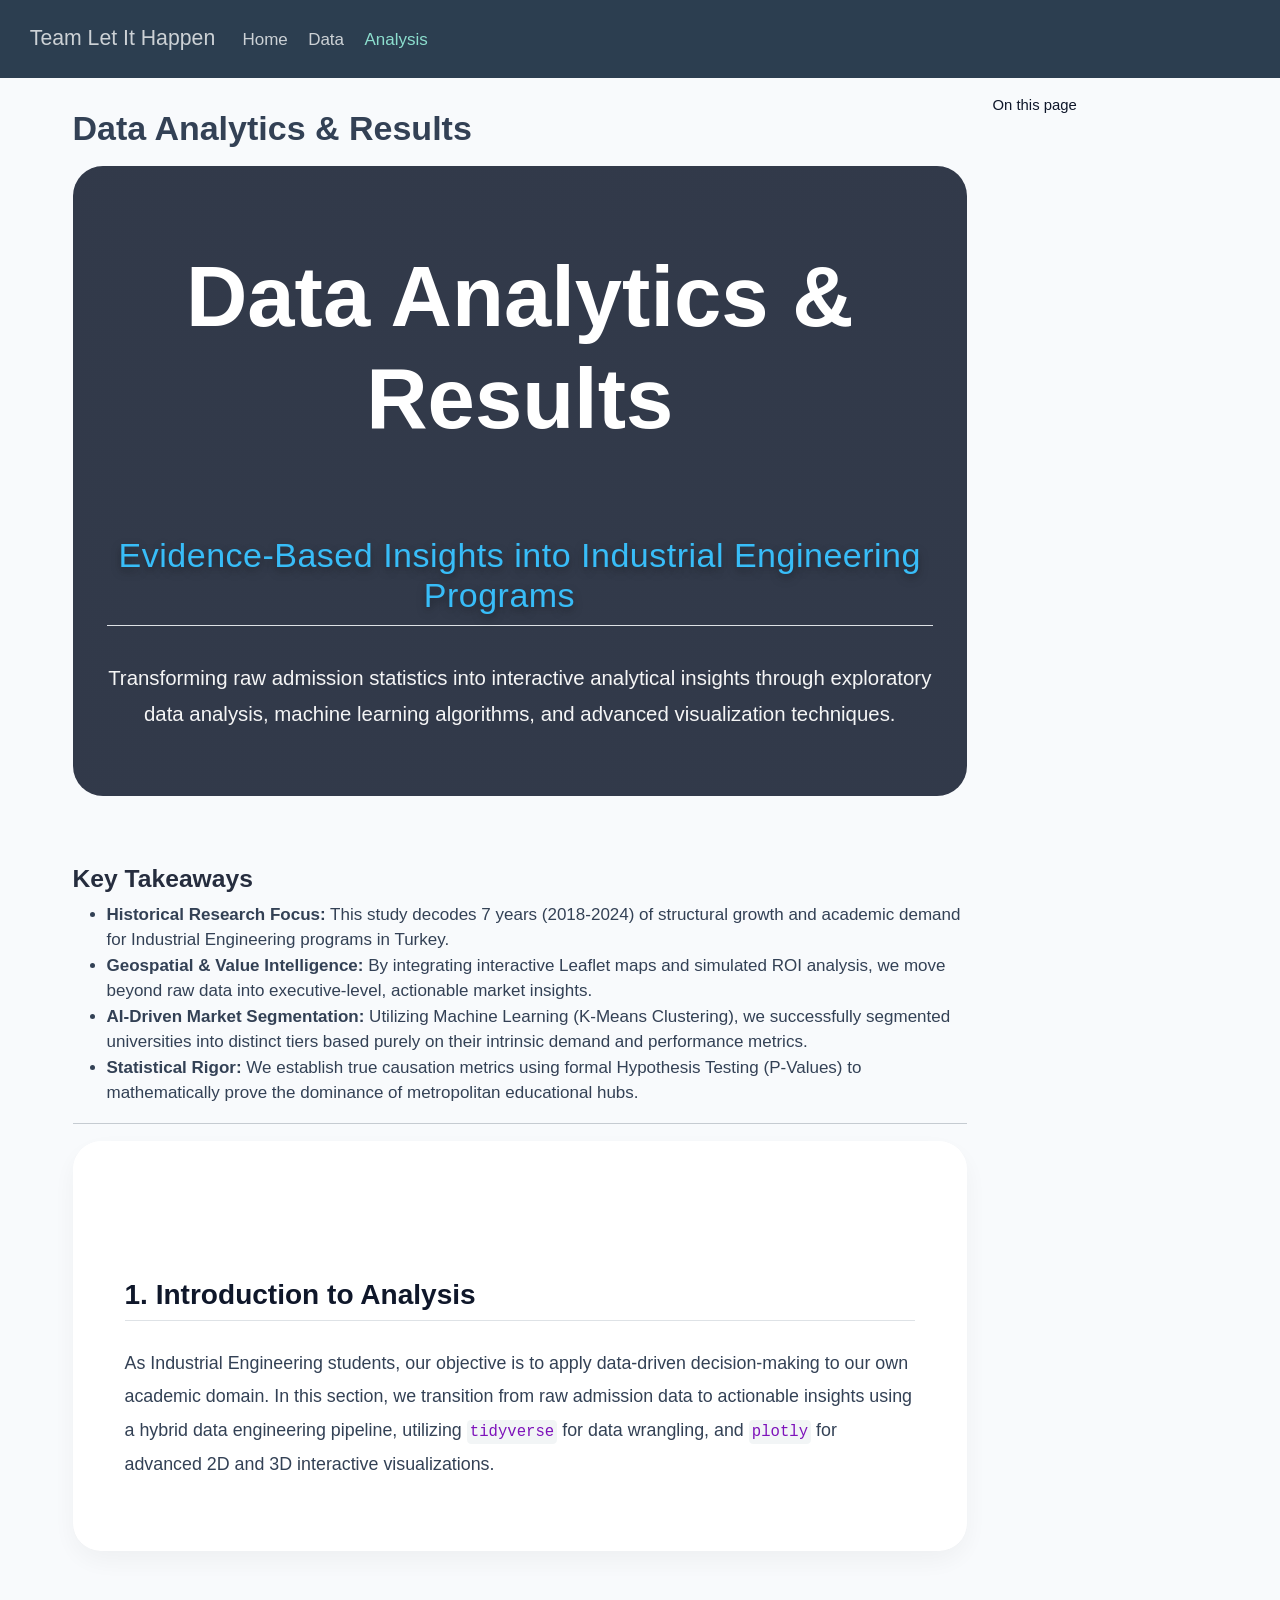
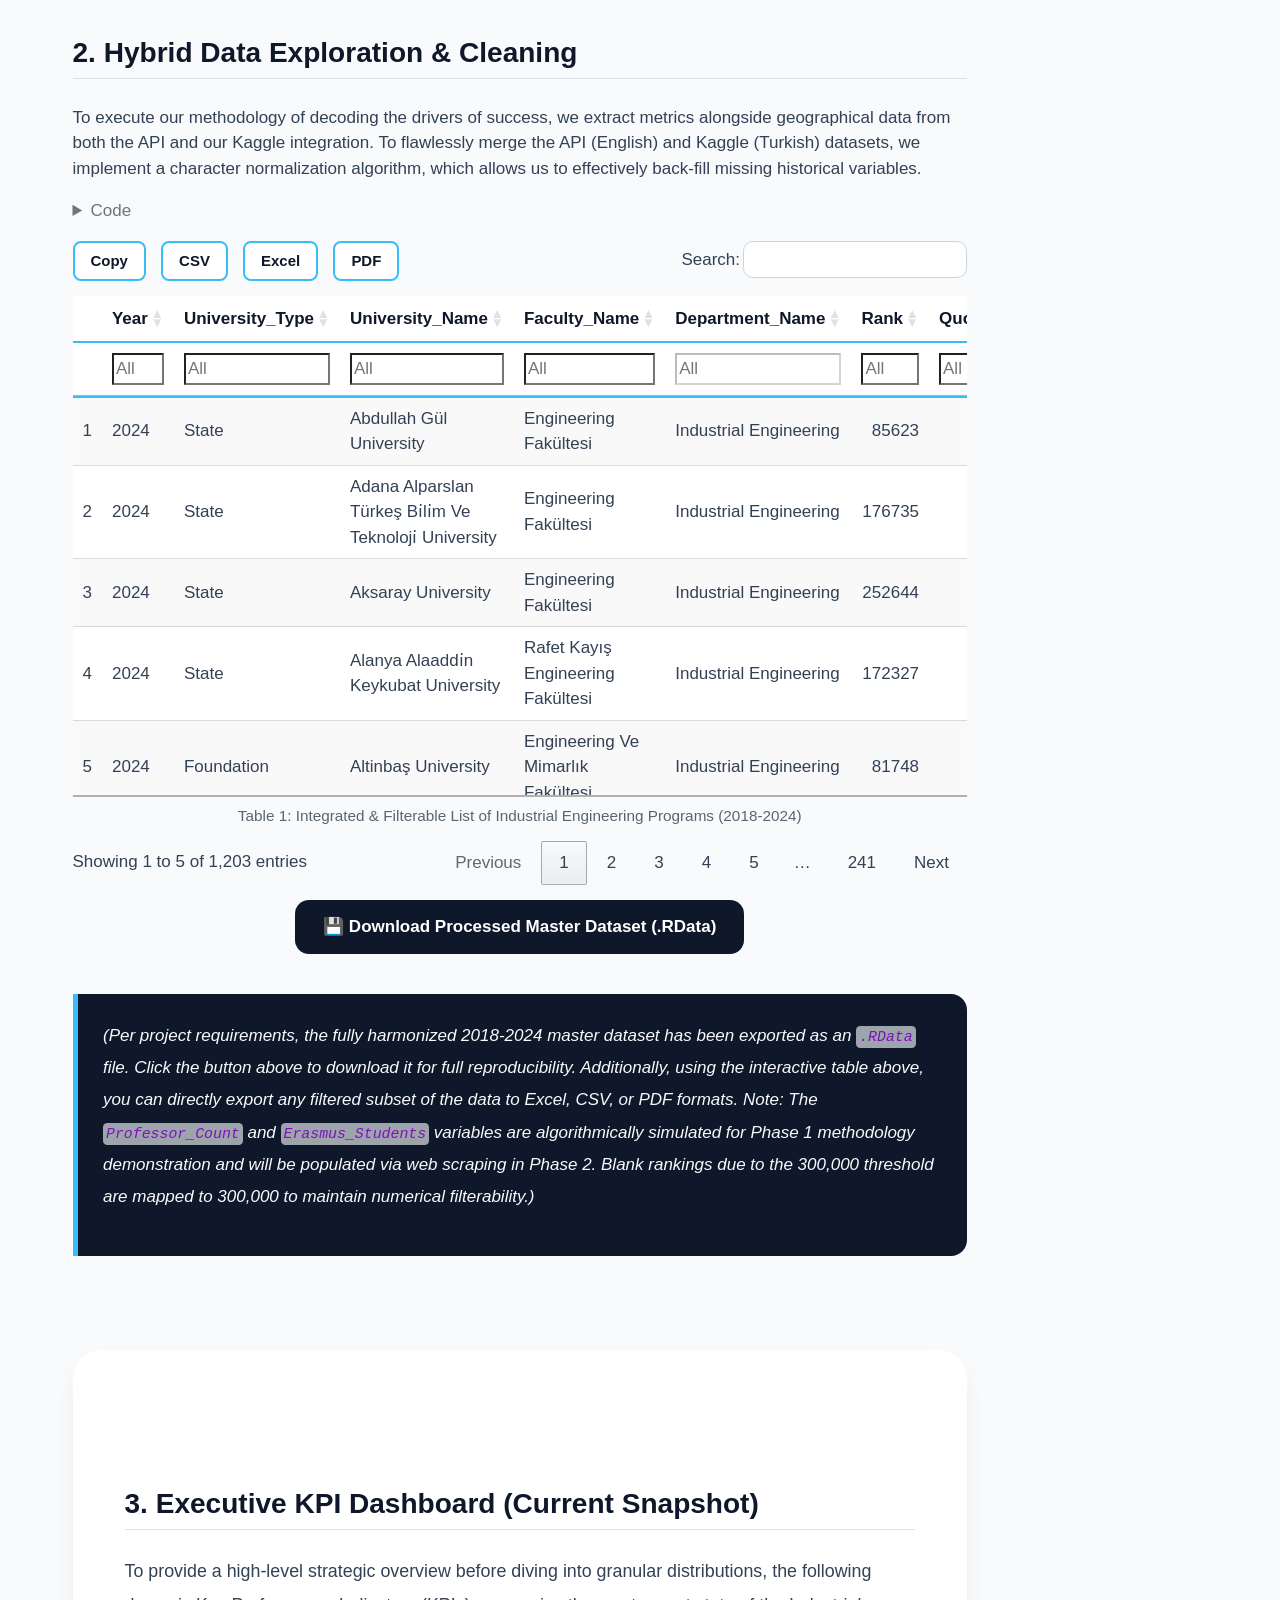
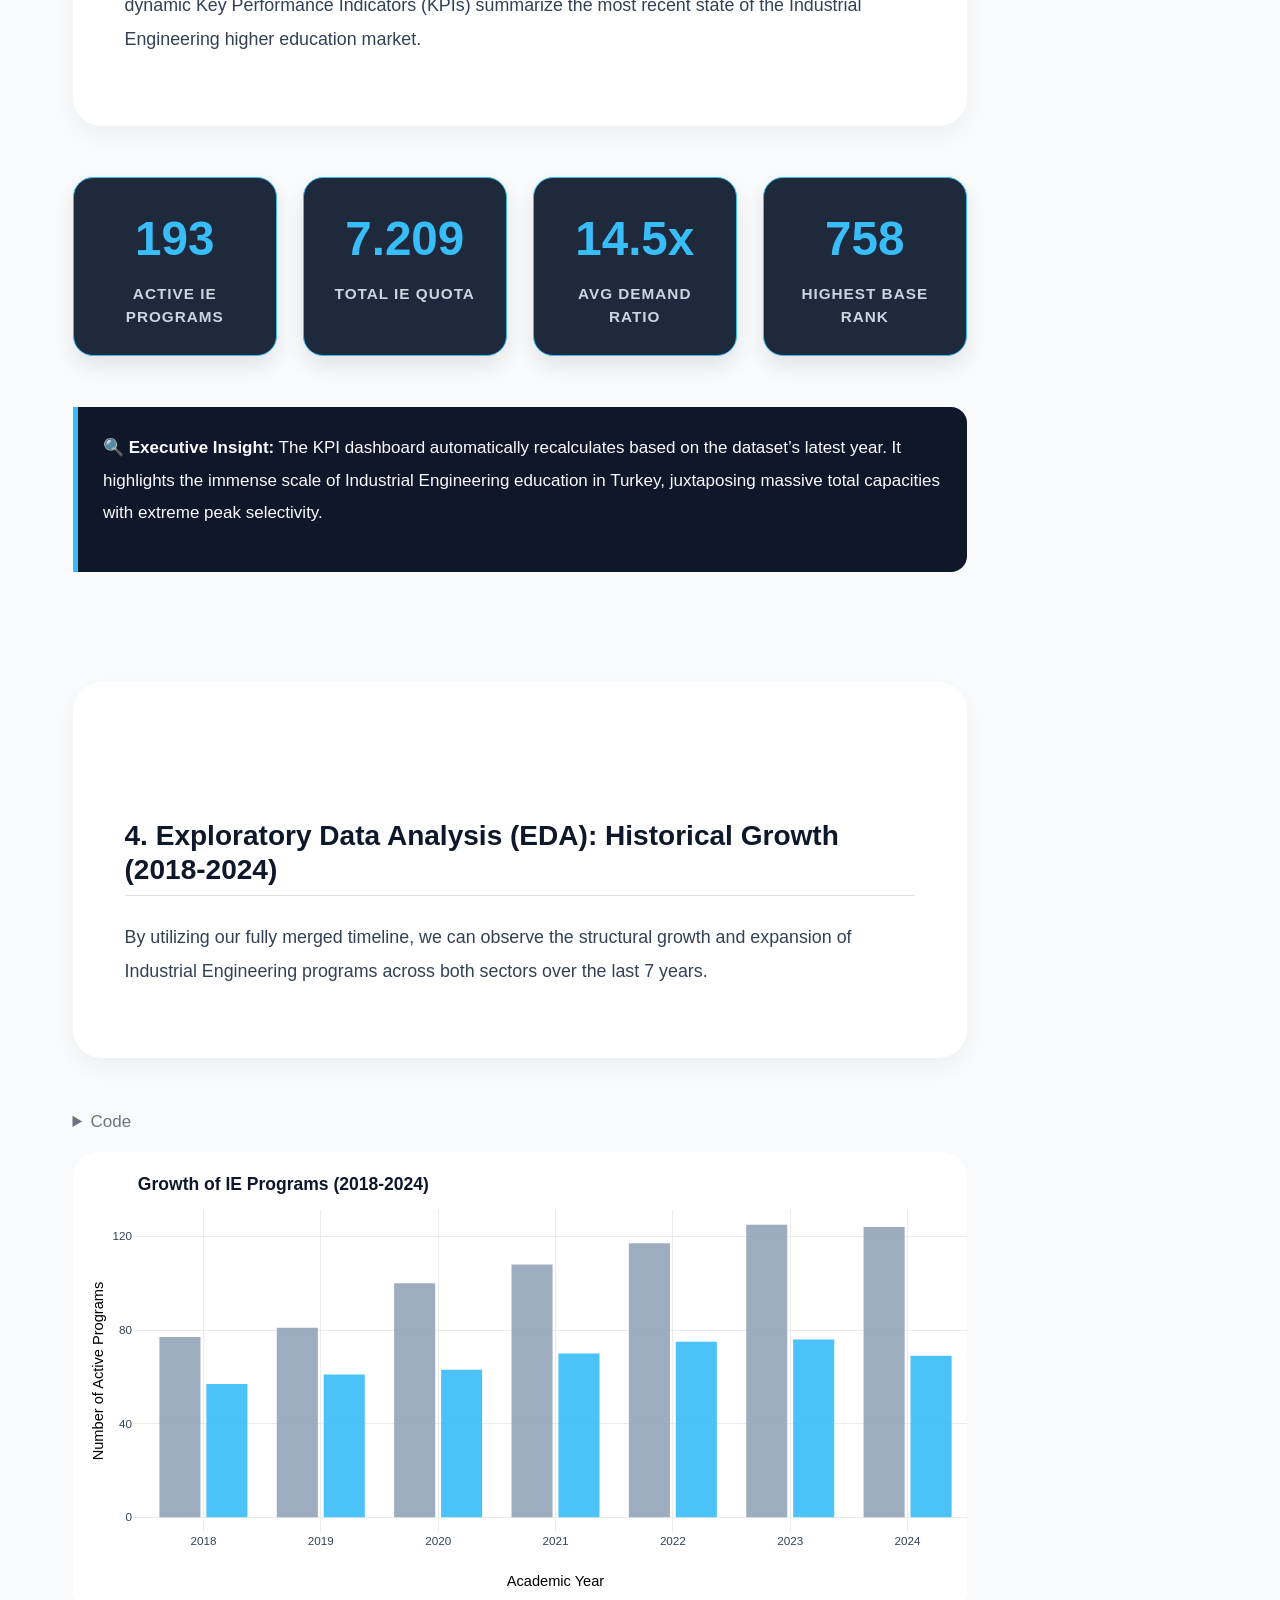
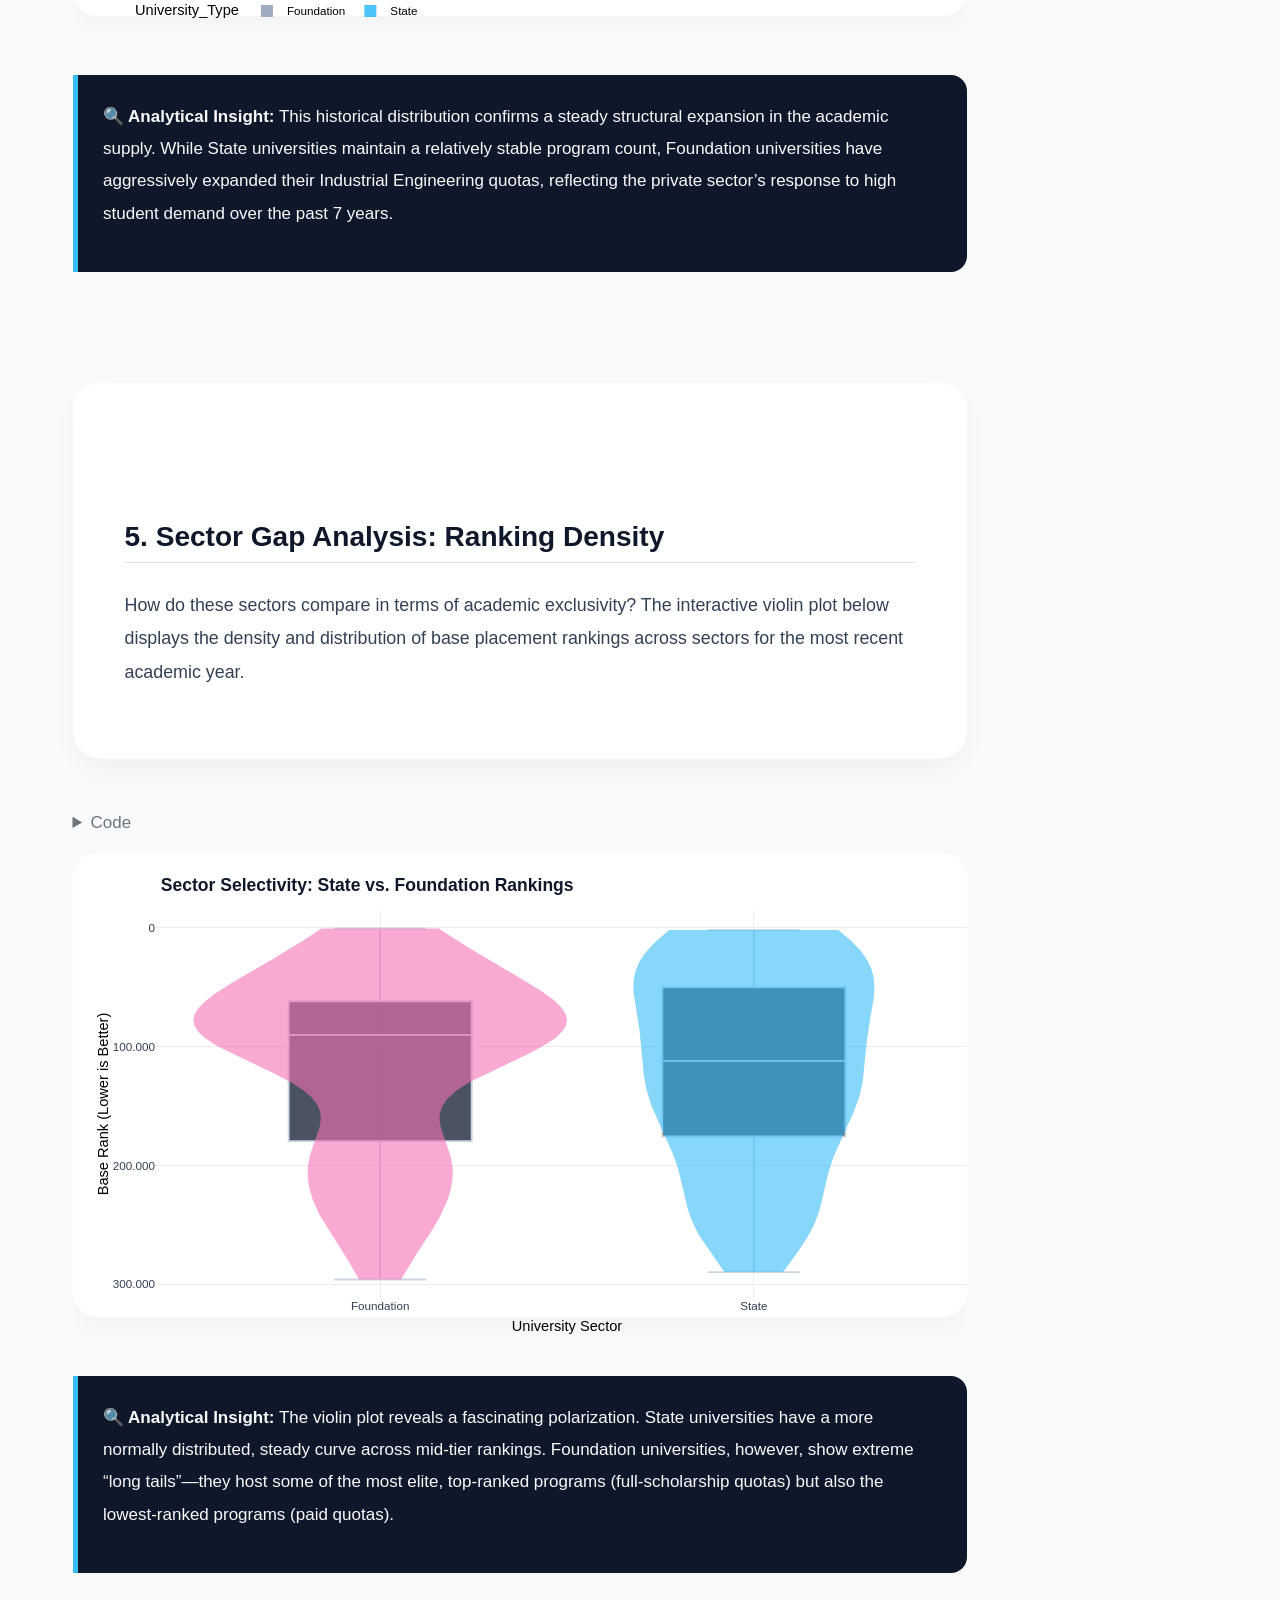
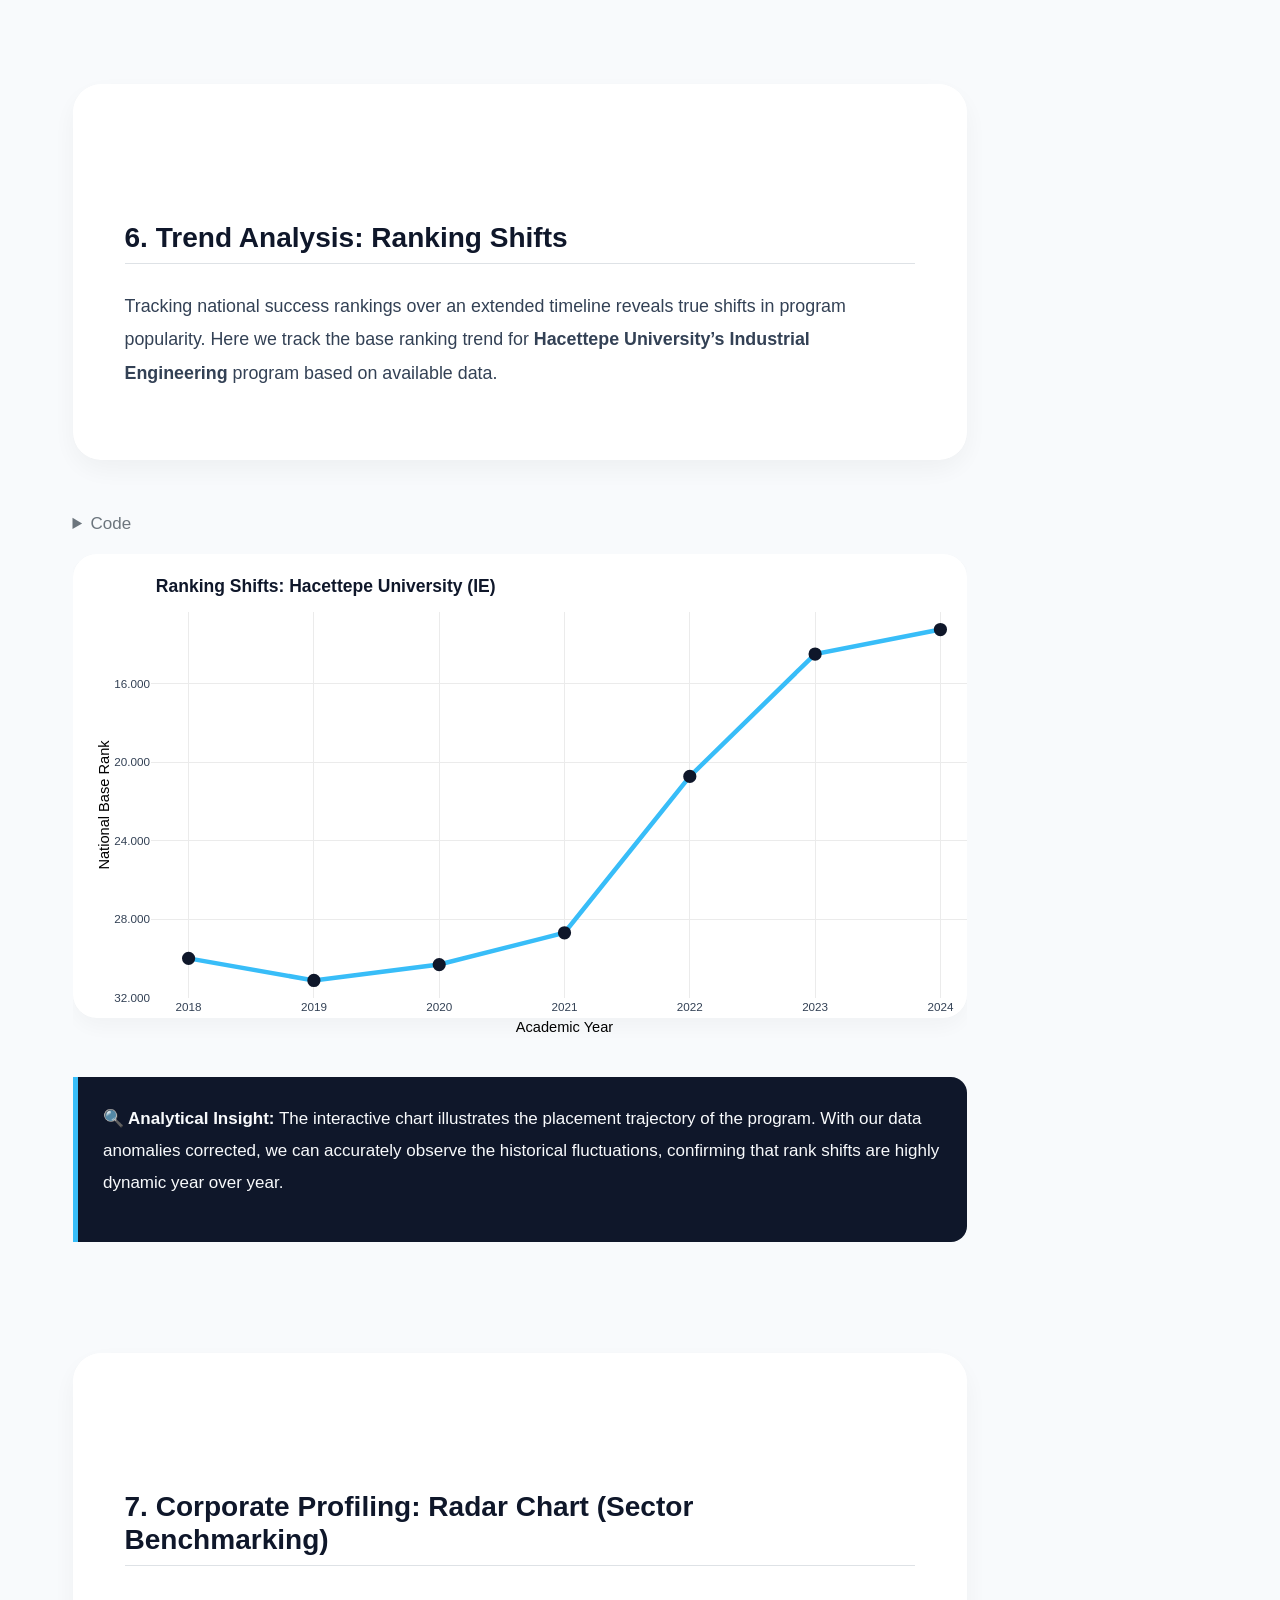
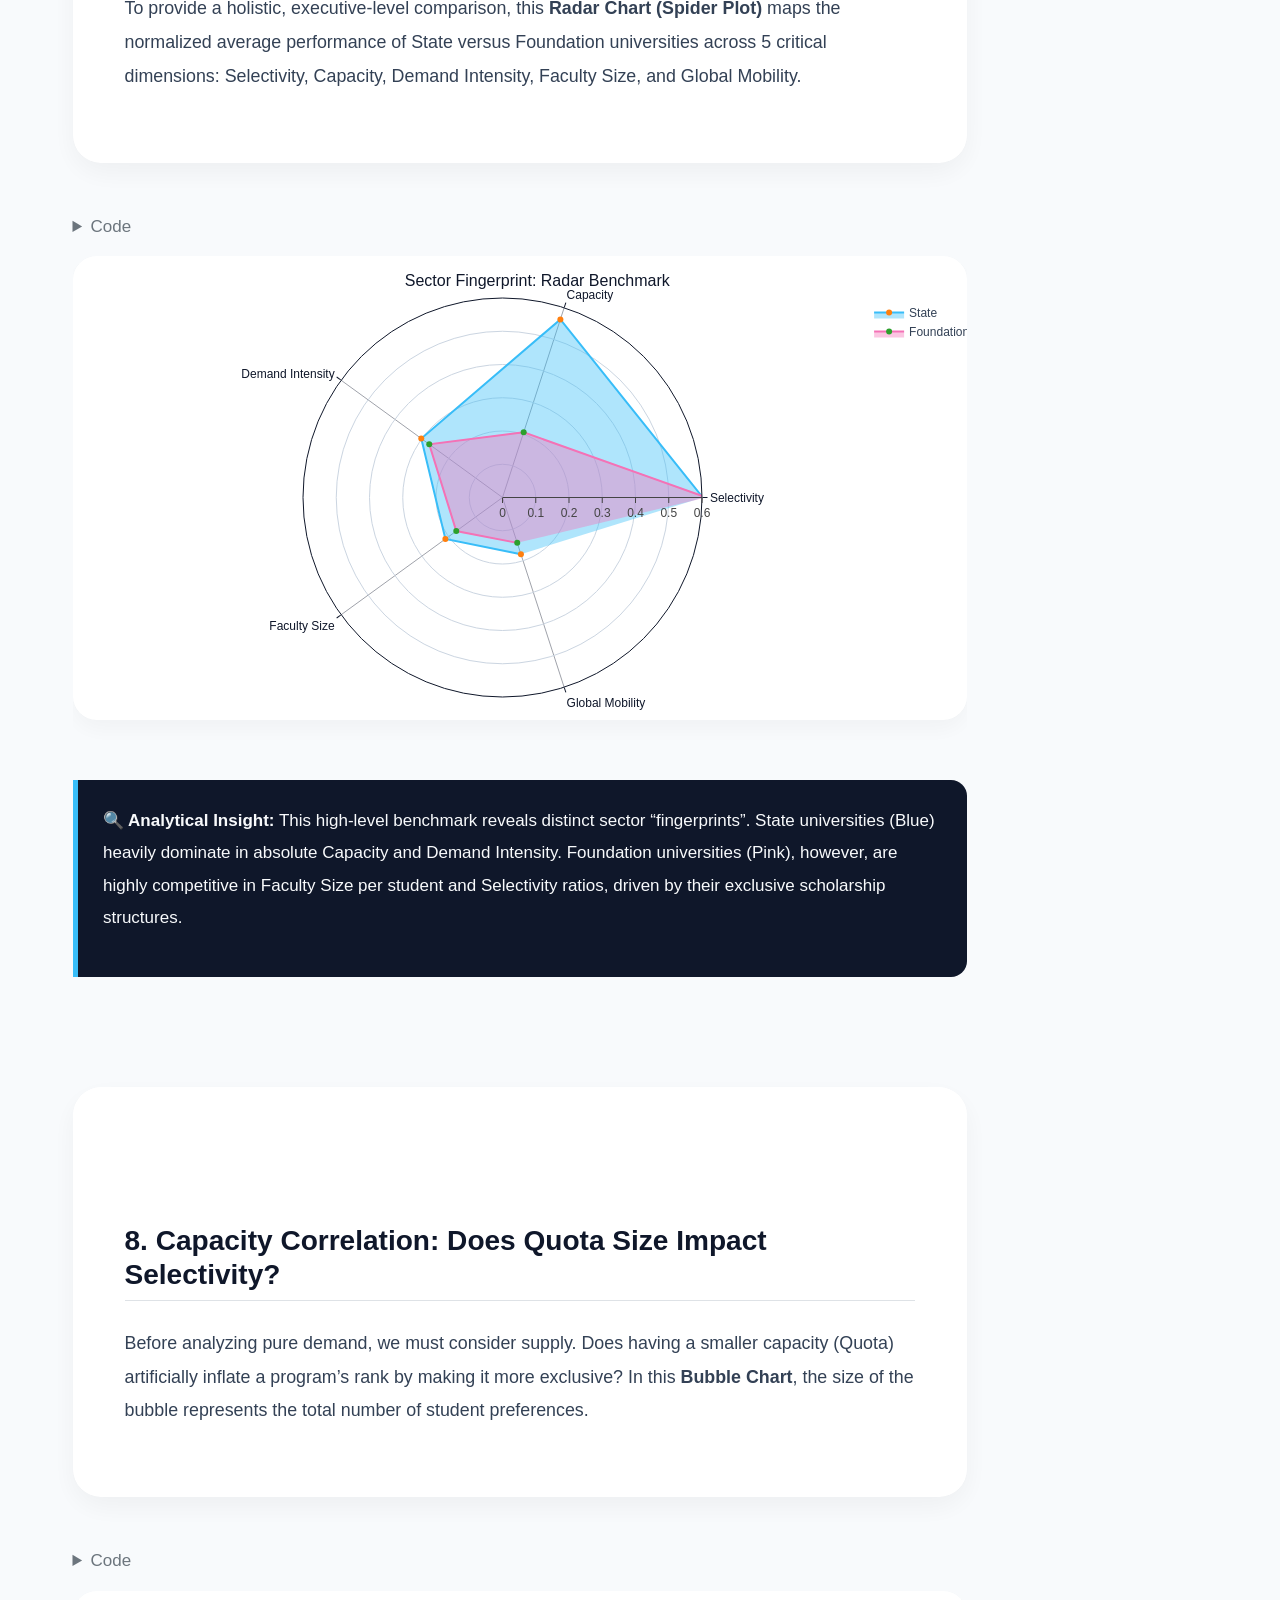
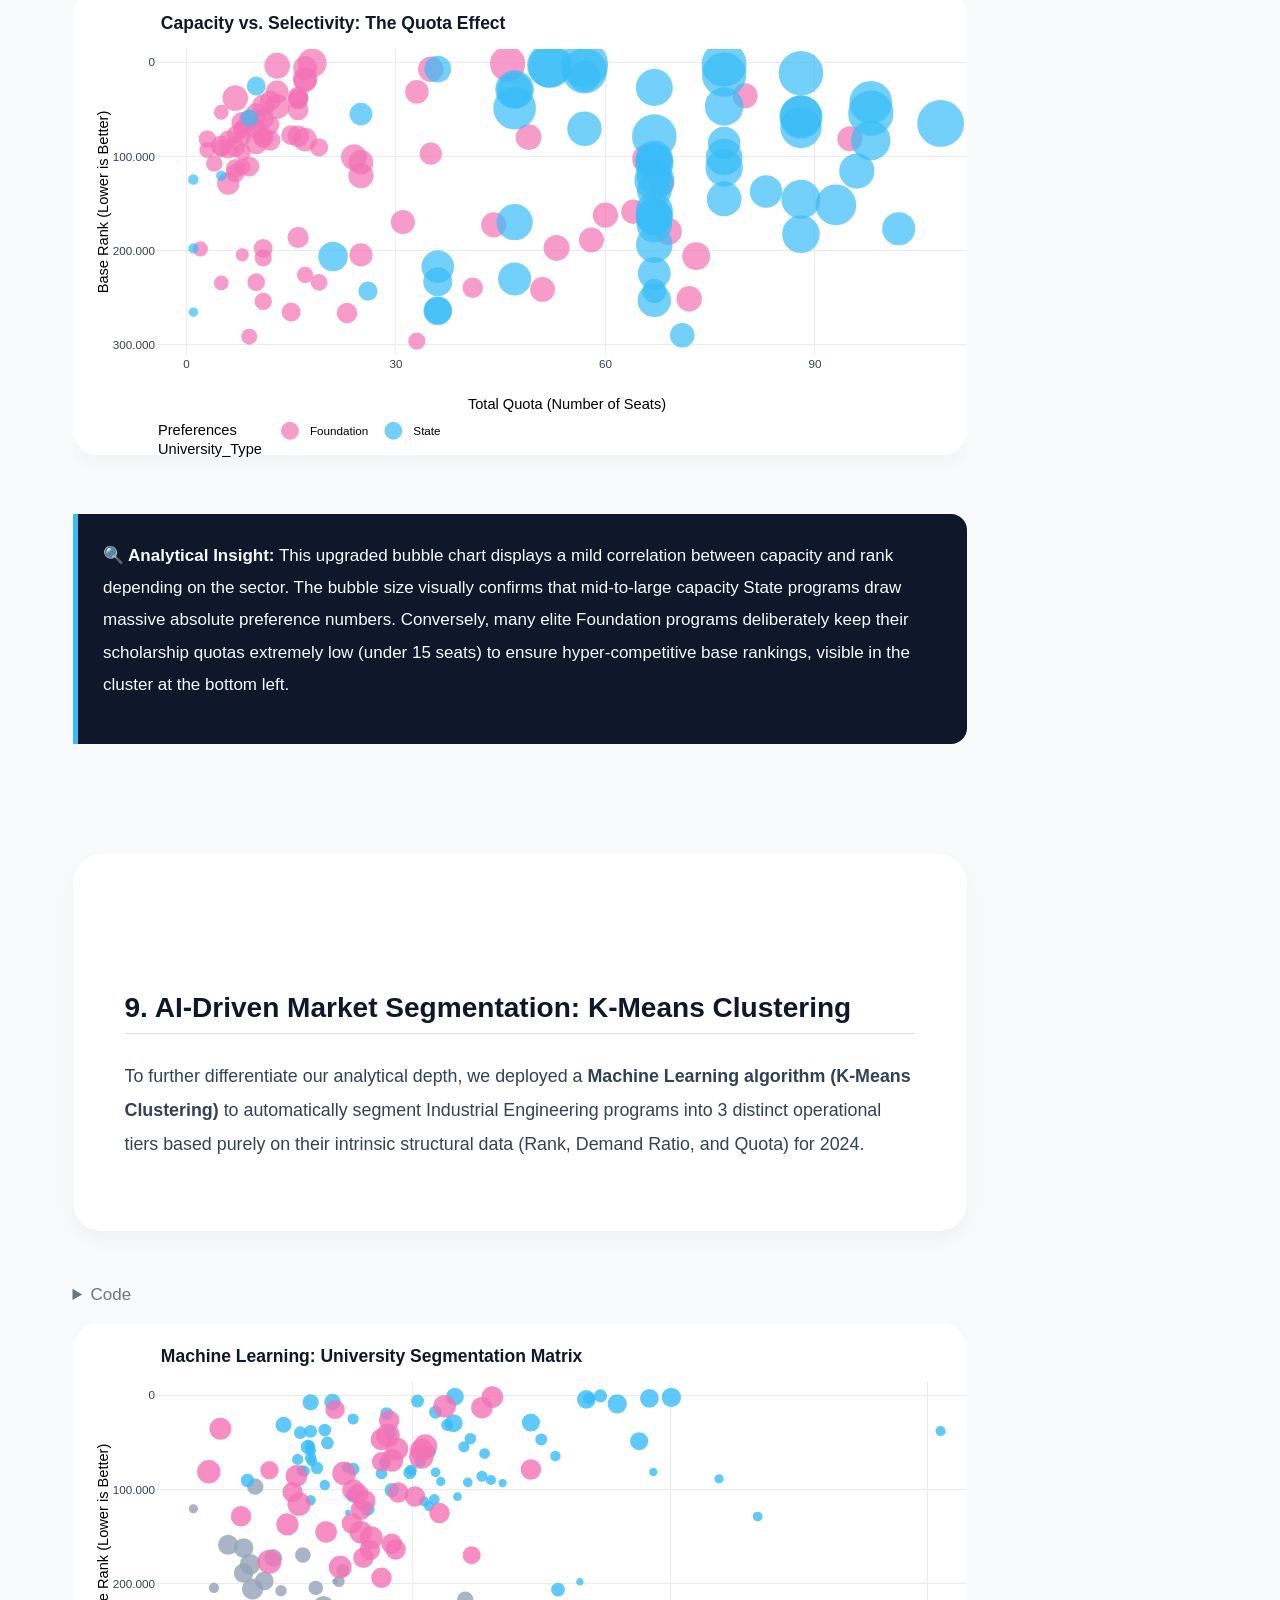
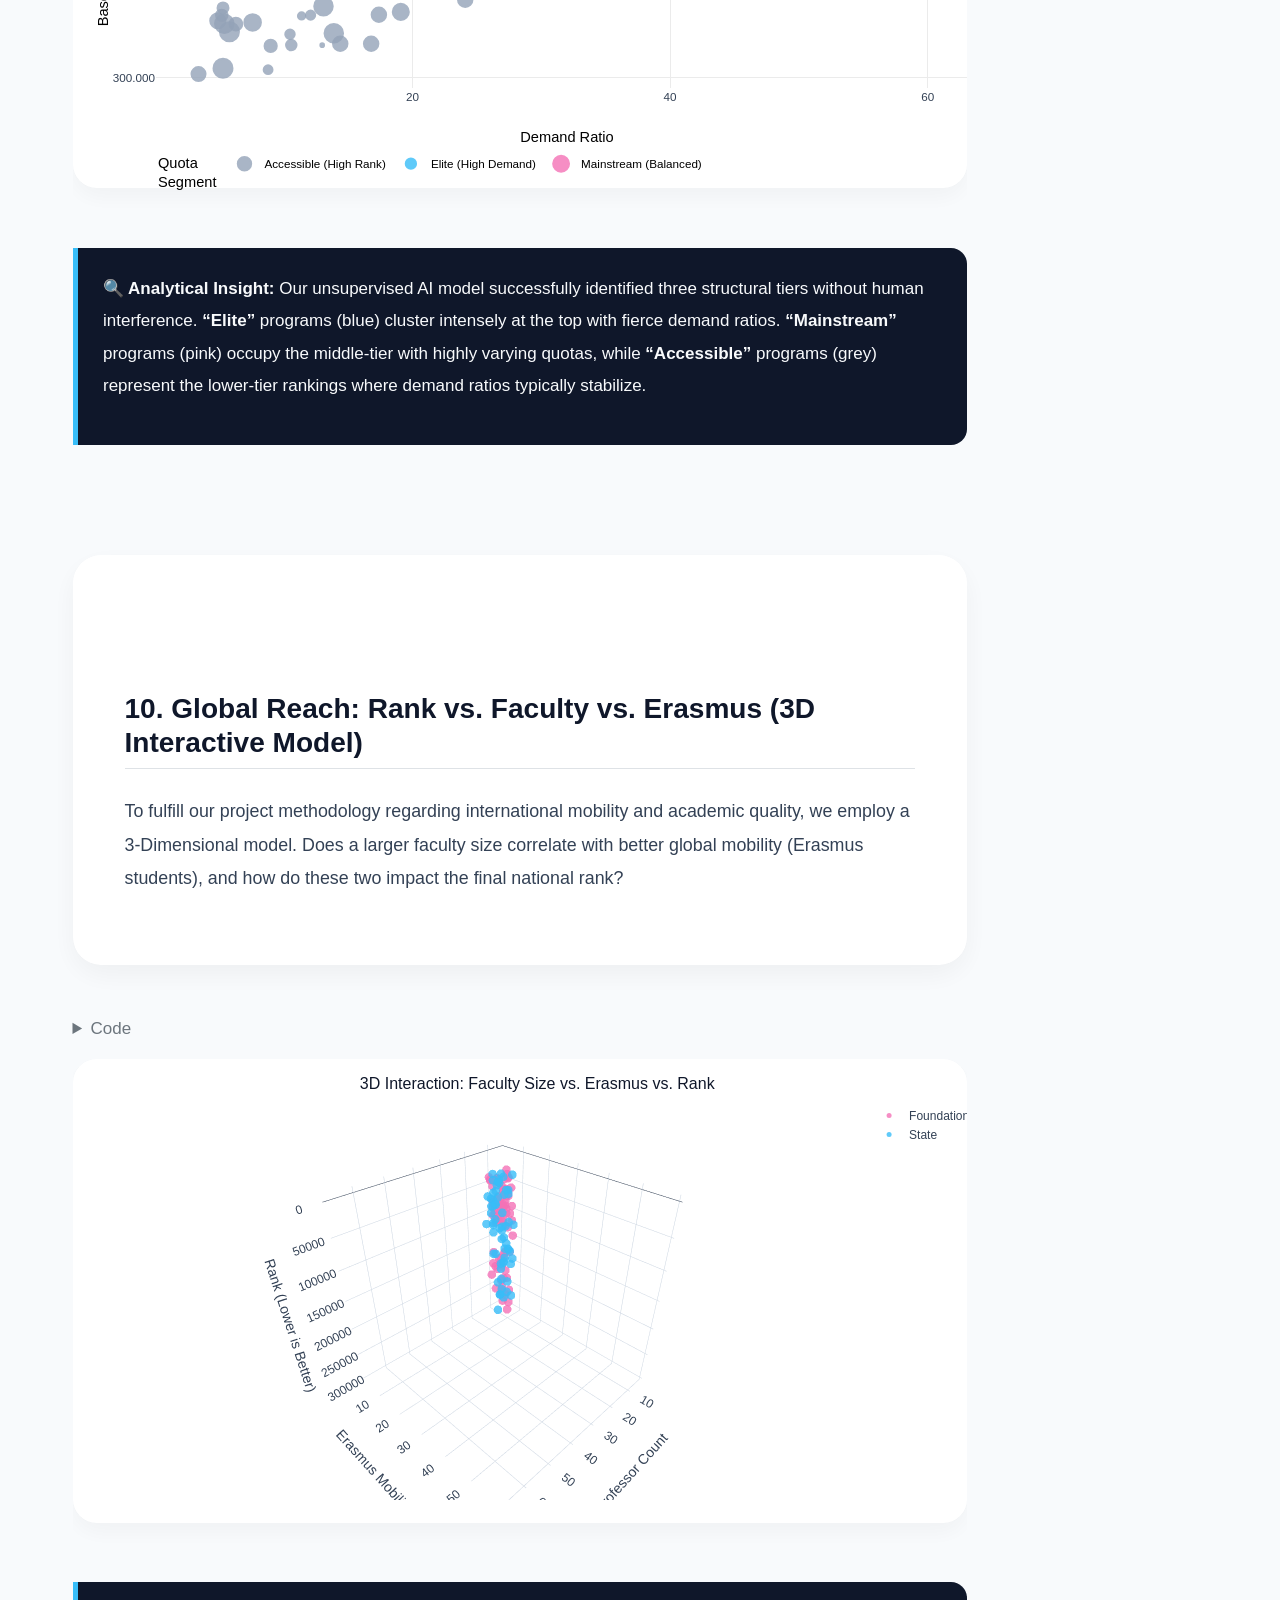
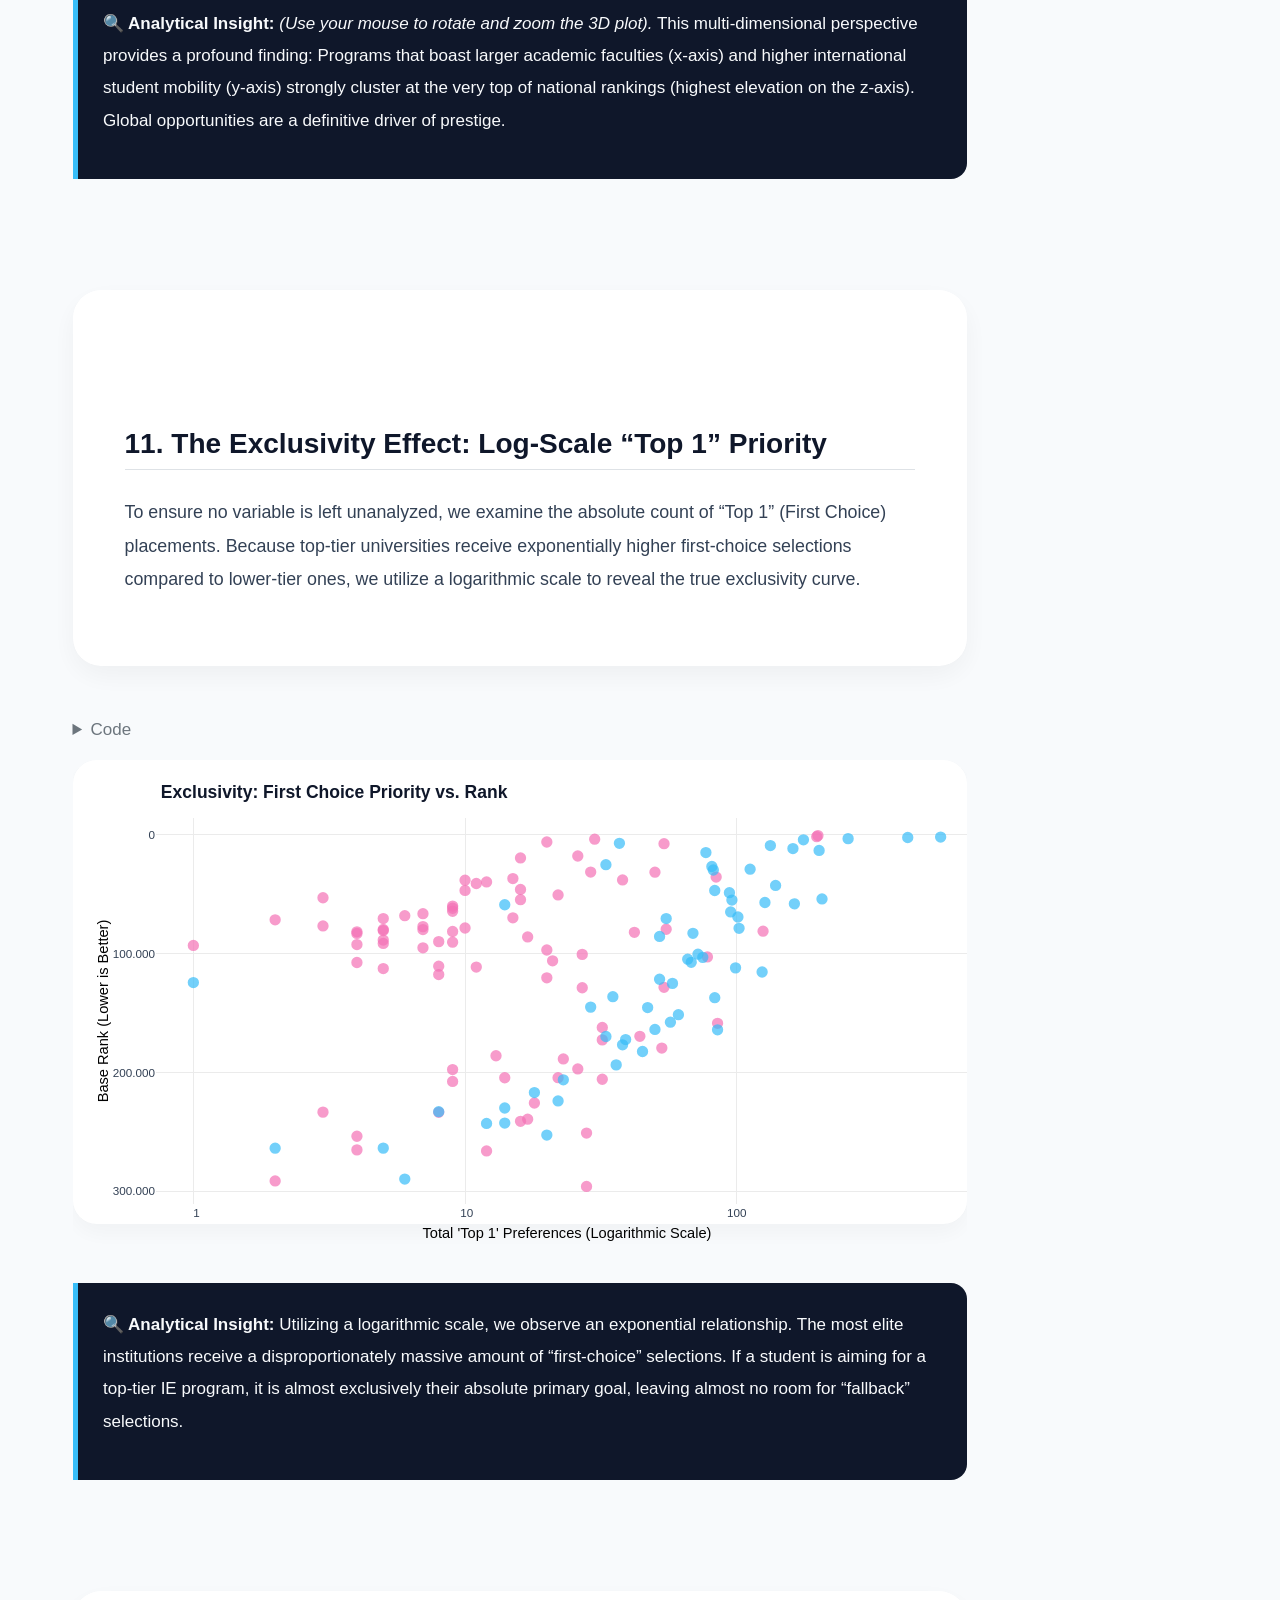
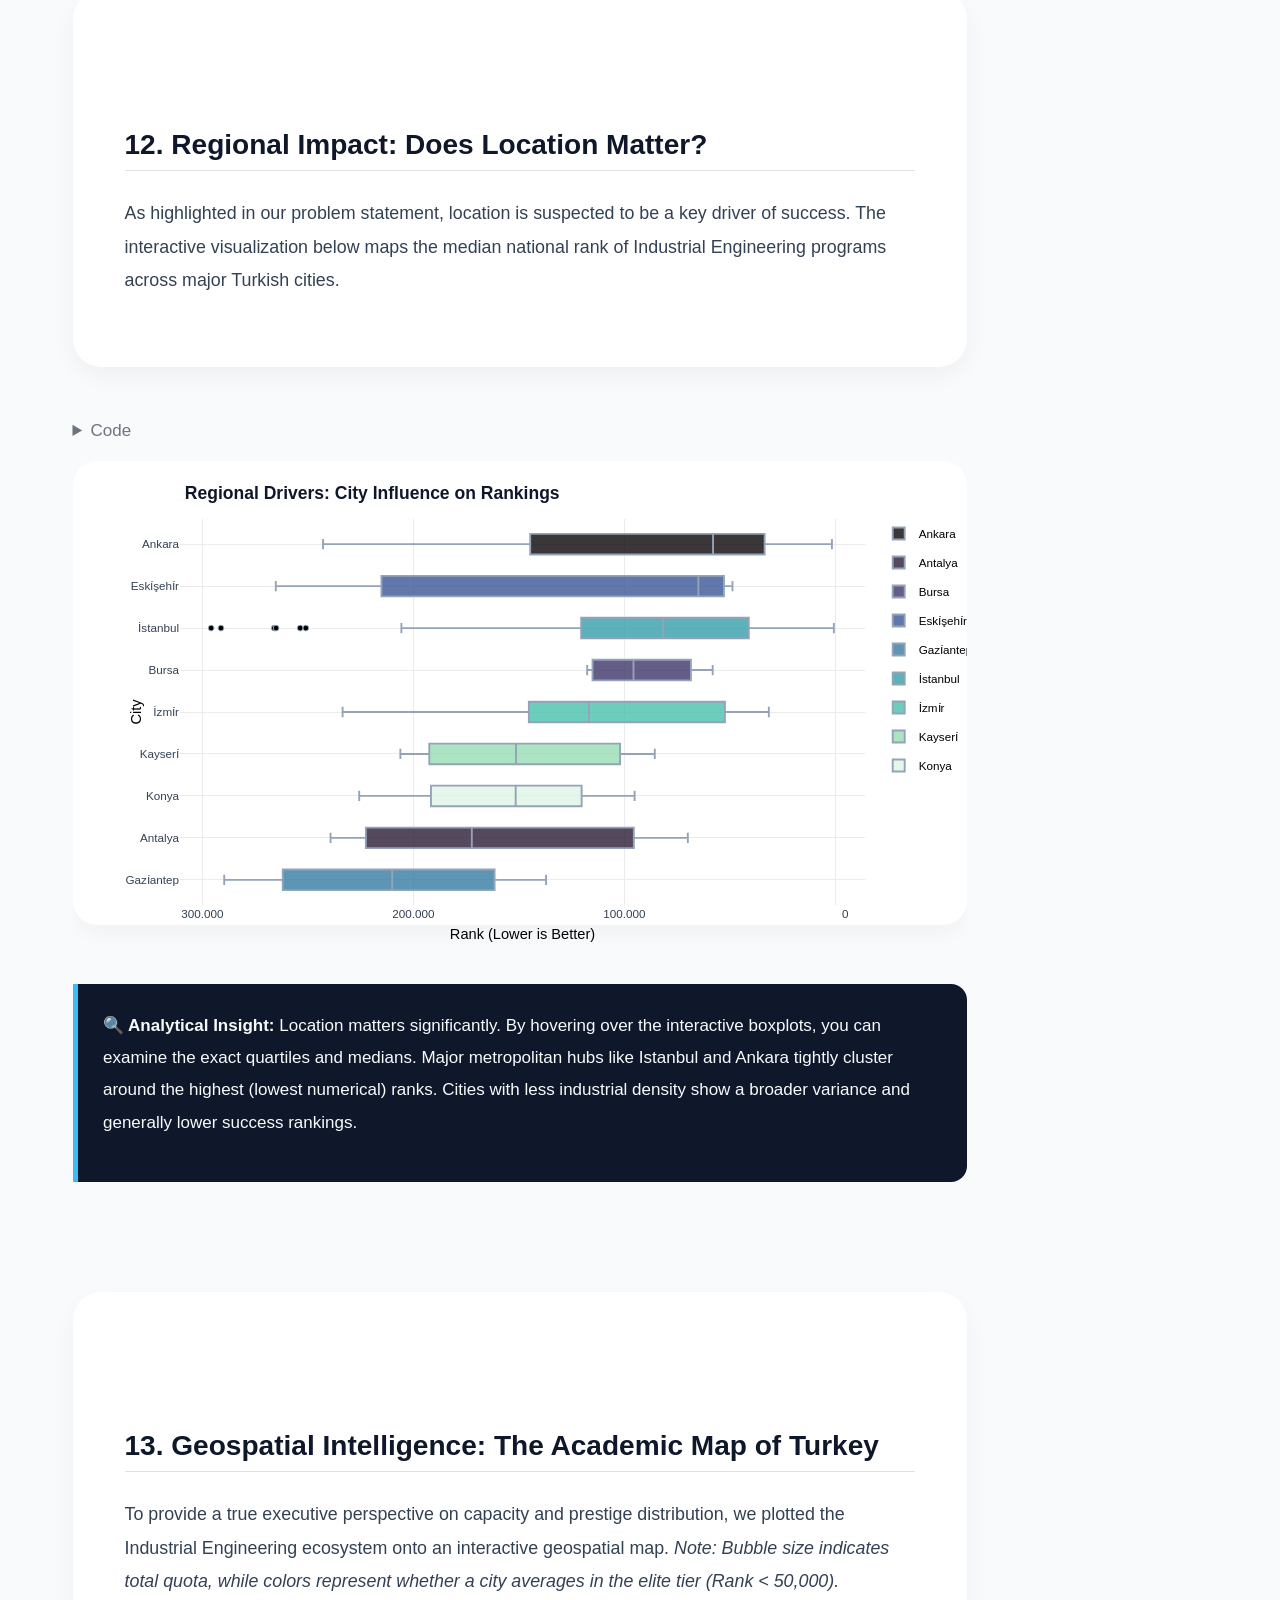
==== commit 81456a70: "KAZANMAYI İSTERDİM" ====
--- a/docs/analysis.html
+++ b/docs/analysis.html
@@ -7,7 +7,7 @@
 <meta name="viewport" content="width=device-width, initial-scale=1.0, user-scalable=yes">
 
 
-<title>analysis – Team Let It Happen</title>
+<title>Data Analytics &amp; Results – Team Let It Happen</title>
 <style>
 /* Default styles provided by pandoc.
 ** See https://pandoc.org/MANUAL.html#variables-for-html for config info.
@@ -296,6 +296,18 @@
 <style>
 
 /* =========================
+GLOBAL SELECTION (HIGHLIGHT) FIX
+========================= */
+::selection {
+  background-color: #38bdf8 !important; /* Seçilen metnin arka planı gökyüzü mavisi */
+  color: #0f172a !important; /* Seçilen metnin rengi lacivert */
+}
+::-moz-selection {
+  background-color: #38bdf8 !important;
+  color: #0f172a !important;
+}
+
+/* =========================
 GENERAL
 ========================= */
 
@@ -316,8 +328,8 @@
   margin-bottom: 4rem;
 
   background:
-    linear-gradient(rgba(15,23,42,0.82), rgba(15,23,42,0.82)),
-    url("https://images.unsplash.com/photo-1516321318423-f06f85e504b3?q=80&w=2070&auto=format&fit=crop");
+    linear-gradient(rgba(15,23,42,0.85), rgba(15,23,42,0.85)),
+    url("[https://images.unsplash.com/photo-1516321318423-f06f85e504b3?q=80&w=2070&auto=format&fit=crop](https://images.unsplash.com/photo-1516321318423-f06f85e504b3?q=80&w=2070&auto=format&fit=crop)");
 
   background-size: cover;
   background-position: center;
@@ -342,14 +354,17 @@
 
 .hero-content h2 {
   font-size: 2rem;
-  font-weight: 300;
+  font-weight: 400;
   margin-bottom: 2rem;
+  color: #38bdf8 !important; /* Yazıyı çok net bir mavi yapar */
+  text-shadow: 0 4px 10px rgba(0, 0, 0, 0.4); /* Arka plandan ayırır */
+  letter-spacing: 0.5px;
 }
 
 .hero-content p {
   font-size: 1.2rem;
   line-height: 1.8;
-  opacity: 0.92;
+  opacity: 0.95;
 }
 
 /* =========================
@@ -567,7 +582,7 @@
 <section id="key-takeaways" class="level3">
 <h3 class="anchored" data-anchor-id="key-takeaways">Key Takeaways</h3>
 <ul>
-<li><strong>Historical Research Focus:</strong> This study decodes 7 years (2018-2024) of structural growth and academic demand for Industrial Engineering programs in Turkey[cite: 4, 15].</li>
+<li><strong>Historical Research Focus:</strong> This study decodes 7 years (2018-2024) of structural growth and academic demand for Industrial Engineering programs in Turkey.</li>
 <li><strong>Geospatial &amp; Value Intelligence:</strong> By integrating interactive Leaflet maps and simulated ROI analysis, we move beyond raw data into executive-level, actionable market insights.</li>
 <li><strong>AI-Driven Market Segmentation:</strong> Utilizing Machine Learning (K-Means Clustering), we successfully segmented universities into distinct tiers based purely on their intrinsic demand and performance metrics.</li>
 <li><strong>Statistical Rigor:</strong> We establish true causation metrics using formal Hypothesis Testing (P-Values) to mathematically prove the dominance of metropolitan educational hubs.</li>
@@ -576,11 +591,11 @@
 </section>
 <section id="introduction-to-analysis" class="level2 glass-card">
 <h2 class="anchored" data-anchor-id="introduction-to-analysis">1. Introduction to Analysis</h2>
-<p>As Industrial Engineering students, our objective is to apply data-driven decision-making to our own academic domain. [cite_start]In this section, we transition from raw admission data to actionable insights using a hybrid data engineering pipeline, utilizing <code>tidyverse</code> for data wrangling, and <code>plotly</code> for advanced 2D and 3D interactive visualizations[cite: 5].</p>
+<p>As Industrial Engineering students, our objective is to apply data-driven decision-making to our own academic domain. In this section, we transition from raw admission data to actionable insights using a hybrid data engineering pipeline, utilizing <code>tidyverse</code> for data wrangling, and <code>plotly</code> for advanced 2D and 3D interactive visualizations.</p>
 </section>
 <section id="hybrid-data-exploration-cleaning" class="level2">
 <h2 class="anchored" data-anchor-id="hybrid-data-exploration-cleaning">2. Hybrid Data Exploration &amp; Cleaning</h2>
-<p>To execute our methodology of decoding the drivers of success, we extract metrics alongside geographical data from both the API and our Kaggle integration[cite: 8]. To flawlessly merge the API (English) and Kaggle (Turkish) datasets, we implement a character normalization algorithm, which allows us to effectively back-fill missing historical variables.</p>
+<p>To execute our methodology of decoding the drivers of success, we extract metrics alongside geographical data from both the API and our Kaggle integration. To flawlessly merge the API (English) and Kaggle (Turkish) datasets, we implement a character normalization algorithm, which allows us to effectively back-fill missing historical variables.</p>
 <div class="cell">
 <details class="code-fold">
 <summary>Code</summary>
@@ -729,14 +744,14 @@
 </details>
 <div class="cell-output-display">
 <div class="datatables html-widget html-fill-item" id="htmlwidget-ddeb447c1e93f0133fc5" style="width:100%;height:auto;"></div>
-<script type="application/json" data-for="htmlwidget-ddeb447c1e93f0133fc5">{"x":{"filter":"top","vertical":false,"filterHTML":"<tr>\n  <td><\/td>\n  <td data-type=\"factor\" style=\"vertical-align: top;\">\n    <div style=\"margin-bottom: auto;\">\n      <input type=\"text\" placeholder=\"All\" style=\"width: 100%;\"/>\n    <\/div>\n    <div style=\"width: 100%; display: none;\">\n      <select multiple=\"multiple\" style=\"width: 100%;\" data-options=\"[&quot;2018&quot;,&quot;2019&quot;,&quot;2020&quot;,&quot;2021&quot;,&quot;2022&quot;,&quot;2023&quot;,&quot;2024&quot;]\"><\/select>\n    <\/div>\n  <\/td>\n  <td data-type=\"factor\" style=\"vertical-align: top;\">\n    <div style=\"margin-bottom: auto;\">\n      <input type=\"text\" placeholder=\"All\" style=\"width: 100%;\"/>\n    <\/div>\n    <div style=\"width: 100%; display: none;\">\n      <select multiple=\"multiple\" style=\"width: 100%;\" data-options=\"[&quot;Foundation&quot;,&quot;State&quot;]\"><\/select>\n    <\/div>\n  <\/td>\n  <td data-type=\"factor\" style=\"vertical-align: top;\">\n    <div style=\"margin-bottom: auto;\">\n      <input type=\"text\" placeholder=\"All\" style=\"width: 100%;\"/>\n    <\/div>\n    <div style=\"width: 100%; display: none;\">\n      <select multiple=\"multiple\" style=\"width: 100%;\" data-options=\"[&quot;Abdullah Gul University&quot;,&quot;Abdullah Gül University&quot;,&quot;Adana Alparslan Turkes Science And Technology University&quot;,&quot;Adana Alparslan Türkeş Bi̇li̇m Ve Teknoloji̇ University&quot;,&quot;Aksaray University&quot;,&quot;Alanya Alaaddın Keykubat University&quot;,&quot;Alanya Alaaddi̇n Keykubat University&quot;,&quot;Altinbas University&quot;,&quot;Altinbaş University&quot;,&quot;Ankara Bi̇li̇m University&quot;,&quot;Ankara Science University&quot;,&quot;Ankara Yildirim Beyazit University&quot;,&quot;Ankara Yıldırım Beyazıt University&quot;,&quot;Antalya Bilim University&quot;,&quot;Antalya Bi̇li̇m University&quot;,&quot;Ataturk University&quot;,&quot;Atatürk University&quot;,&quot;Atilim University&quot;,&quot;Bahcesehir University&quot;,&quot;Bahçeşehi̇r University&quot;,&quot;Balikesir University&quot;,&quot;Balikesi̇r University&quot;,&quot;Baskent University&quot;,&quot;Başkent University&quot;,&quot;Beykent University&quot;,&quot;Beykoz University&quot;,&quot;Bilkent University&quot;,&quot;Bogazici University&quot;,&quot;Boğazi̇çi̇ University&quot;,&quot;Burdur Mehmet Aki̇f Ersoy University&quot;,&quot;Bursa Technical University&quot;,&quot;Bursa Tekni̇k University&quot;,&quot;Bursa Uludag University&quot;,&quot;Bursa Uludağ University&quot;,&quot;Cankaya University&quot;,&quot;Cukurova University&quot;,&quot;Çankaya University&quot;,&quot;Çukurova University&quot;,&quot;Dogus University&quot;,&quot;Doğuş University&quot;,&quot;Dokuz Eylul University&quot;,&quot;Dokuz Eylül University&quot;,&quot;Duzce University&quot;,&quot;Düzce University&quot;,&quot;Erciyes University&quot;,&quot;Erci̇yes University&quot;,&quot;Erzurum Technical University&quot;,&quot;Erzurum Tekni̇k University&quot;,&quot;Eskisehir Osmangazi University&quot;,&quot;Eskisehir Technical University&quot;,&quot;Eski̇şehi̇r Osmangazi̇ University&quot;,&quot;Eski̇şehi̇r Tekni̇k University&quot;,&quot;Fenerbahce University&quot;,&quot;Fenerbahçe University&quot;,&quot;Galatasaray University&quot;,&quot;Gazi University&quot;,&quot;Gazi̇ University&quot;,&quot;Gazi̇antep İslam Bi̇li̇m Ve Teknoloji̇ University&quot;,&quot;Gaziantep Islamic Science And Technology University&quot;,&quot;Gaziantep University&quot;,&quot;Gazi̇antep University&quot;,&quot;Gebze Technical University&quot;,&quot;Gebze Tekni̇k University&quot;,&quot;Hacettepe University&quot;,&quot;Halic University&quot;,&quot;Hali̇ç University&quot;,&quot;Harran University&quot;,&quot;Hasan Kalyoncu University&quot;,&quot;Hitit University&quot;,&quot;Hi̇ti̇t University&quot;,&quot;İhsan Doğramaci Bi̇lkent University&quot;,&quot;Isik University&quot;,&quot;Iskenderun Technical University&quot;,&quot;İskenderun Tekni̇k University&quot;,&quot;Istanbul Arel University&quot;,&quot;İstanbul Arel University&quot;,&quot;İstanbul Atlas University&quot;,&quot;Istanbul Aydin University&quot;,&quot;İstanbul Aydin University&quot;,&quot;İstanbul Beykent University&quot;,&quot;Istanbul Bilgi University&quot;,&quot;İstanbul Bi̇lgi̇ University&quot;,&quot;Istanbul Commerce University&quot;,&quot;Istanbul Esenyurt University&quot;,&quot;İstanbul Esenyurt University&quot;,&quot;Istanbul Gedik University&quot;,&quot;İstanbul Gedi̇k University&quot;,&quot;Istanbul Gelisim University&quot;,&quot;İstanbul Geli̇şi̇m University&quot;,&quot;Istanbul Kultur University&quot;,&quot;İstanbul Kültür University&quot;,&quot;Istanbul Medeniyet University&quot;,&quot;İstanbul Medeni̇yet University&quot;,&quot;Istanbul Medipol University&quot;,&quot;İstanbul Medi̇pol University&quot;,&quot;İstanbul Ni̇şantaşi University&quot;,&quot;Istanbul Okan University&quot;,&quot;İstanbul Okan University&quot;,&quot;İstanbul Rumeli̇ University&quot;,&quot;Istanbul Sabahattin Zaim University&quot;,&quot;İstanbul Sabahatti̇n Zai̇m University&quot;,&quot;İstanbul Sağlik Ve Teknoloji̇ University&quot;,&quot;Istanbul Technical University&quot;,&quot;İstanbul Tekni̇k University&quot;,&quot;İstanbul Ti̇caret University&quot;,&quot;İstanbul Topkapi University&quot;,&quot;Istanbul University-Cerrahpasa&quot;,&quot;İstanbul University-Cerrahpaşa&quot;,&quot;Istinye University&quot;,&quot;İsti̇nye University&quot;,&quot;Işik University&quot;,&quot;Izmır Bakircay University&quot;,&quot;İzmi̇r Bakirçay University&quot;,&quot;Izmir Demokrasi University&quot;,&quot;İzmi̇r Demokrasi̇ University&quot;,&quot;İzmi̇r Ekonomi̇ University&quot;,&quot;Izmir University Of Economics&quot;,&quot;Kadir Has University&quot;,&quot;Kadi̇r Has University&quot;,&quot;Karabük University&quot;,&quot;Karadeniz Technical University&quot;,&quot;Karadeni̇z Tekni̇k University&quot;,&quot;Kayseri̇ University&quot;,&quot;Kirikkale University&quot;,&quot;Koc University&quot;,&quot;Kocaeli University&quot;,&quot;Kocaeli̇ University&quot;,&quot;Koç University&quot;,&quot;Konya Technical University&quot;,&quot;Konya Tekni̇k University&quot;,&quot;Kto Karatay University&quot;,&quot;Kutahya Dumlupinar University&quot;,&quot;Kütahya Dumlupinar University&quot;,&quot;Maltepe University&quot;,&quot;Manisa Celal Bayar University&quot;,&quot;Mani̇sa Celâl Bayar University&quot;,&quot;Marmara University&quot;,&quot;Mef University&quot;,&quot;Middle East Technical University&quot;,&quot;Mudanya University&quot;,&quot;Necmettin Erbakan University&quot;,&quot;Necmetti̇n Erbakan University&quot;,&quot;Nisantasi University&quot;,&quot;Nuh Naci Yazgan University&quot;,&quot;Nuh Naci̇ Yazgan University&quot;,&quot;Ondokuz Mayis University&quot;,&quot;Orta Doğu Tekni̇k University&quot;,&quot;Osmaniye Korkut Ata University&quot;,&quot;Osmani̇ye Korkut Ata University&quot;,&quot;Ostim Technical University&quot;,&quot;Osti̇m Tekni̇k University&quot;,&quot;Ozyegin University&quot;,&quot;Özyeği̇n University&quot;,&quot;Pamukkale University&quot;,&quot;Piri Reis University&quot;,&quot;Pi̇ri̇ Rei̇s University&quot;,&quot;Sakarya University&quot;,&quot;Samsun University&quot;,&quot;Si̇vas Cumhuri̇yet University&quot;,&quot;Suleyman Demirel University&quot;,&quot;Süleyman Demi̇rel University&quot;,&quot;Tarsus University&quot;,&quot;Tekirdag Namik Kemal University&quot;,&quot;Teki̇rdağ Namik Kemal University&quot;,&quot;Tobb Ekonomi̇ Ve Teknoloji̇ University&quot;,&quot;Tobb Etu University Of Economics And Technology&quot;,&quot;Toros University&quot;,&quot;Turkish-German University&quot;,&quot;Türk-Alman University&quot;,&quot;Türk Hava Kurumu University&quot;,&quot;University Of Karabuk&quot;,&quot;University Of Turkish Aeronautical Association&quot;,&quot;Uskudar University&quot;,&quot;Üsküdar University&quot;,&quot;Yalova University&quot;,&quot;Yasar University&quot;,&quot;Yaşar University&quot;,&quot;Yeditepe University&quot;,&quot;Yedi̇tepe University&quot;,&quot;Yildiz Technical University&quot;,&quot;Yildiz Tekni̇k University&quot;]\"><\/select>\n    <\/div>\n  <\/td>\n  <td data-type=\"factor\" style=\"vertical-align: top;\">\n    <div style=\"margin-bottom: auto;\">\n      <input type=\"text\" placeholder=\"All\" style=\"width: 100%;\"/>\n    <\/div>\n    <div style=\"width: 100%; display: none;\">\n      <select multiple=\"multiple\" style=\"width: 100%;\" data-options=\"[&quot;Corlu Faculty Of Engineering&quot;,&quot;Çorlu Engineering Fakültesi&quot;,&quot;Engineering-Mimarlık Fakültesi&quot;,&quot;Engineering Faculty&quot;,&quot;Engineering Fakültesi&quot;,&quot;Engineering Ve Doğa Bilimleri Fakültesi&quot;,&quot;Engineering Ve Mimarlık Fakültesi&quot;,&quot;Engineering Ve Teknoloji Fakültesi&quot;,&quot;Engineering, Mimarlık Ve Tasarım Fakültesi&quot;,&quot;Faculty Of Engineering And Architecture&quot;,&quot;Faculty Of Engineering And Natural Sciences&quot;,&quot;Faculty Of Engineering And Technology&quot;,&quot;Faculty Of Machinery&quot;,&quot;Faculty Of Management&quot;,&quot;İşletme Fakültesi&quot;,&quot;İtü-Kktc Eğitim Araştırma Yerleşkesi (Gazimağusa)&quot;,&quot;Makine Fakültesi&quot;,&quot;Odtü Kuzey Kıbrıs Kampusu (Kktc-Güzelyurt)&quot;,&quot;Rafet Kayis Faculty Of Engineering&quot;,&quot;Rafet Kayış Engineering Fakültesi&quot;]\"><\/select>\n    <\/div>\n  <\/td>\n  <td data-type=\"character\" style=\"vertical-align: top;\">\n    <div style=\"margin-bottom: auto;\">\n      <input type=\"text\" placeholder=\"All\" style=\"width: 100%;\" disabled=\"\"/>\n    <\/div>\n  <\/td>\n  <td data-type=\"number\" style=\"vertical-align: top;\">\n    <div style=\"margin-bottom: auto;\">\n      <input type=\"text\" placeholder=\"All\" style=\"width: 100%;\"/>\n    <\/div>\n    <div style=\"display: none;position: absolute;width: 200px;opacity: 1\">\n      <div data-min=\"495\" data-max=\"3e+05\" data-scale=\"11\"><\/div>\n      <span style=\"float: left;\"><\/span>\n      <span style=\"float: right;\"><\/span>\n    <\/div>\n  <\/td>\n  <td data-type=\"number\" style=\"vertical-align: top;\">\n    <div style=\"margin-bottom: auto;\">\n      <input type=\"text\" placeholder=\"All\" style=\"width: 100%;\"/>\n    <\/div>\n    <div style=\"display: none;position: absolute;width: 200px;opacity: 1\">\n      <div data-min=\"1\" data-max=\"108\"><\/div>\n      <span style=\"float: left;\"><\/span>\n      <span style=\"float: right;\"><\/span>\n    <\/div>\n  <\/td>\n  <td data-type=\"factor\" style=\"vertical-align: top;\">\n    <div style=\"margin-bottom: auto;\">\n      <input type=\"text\" placeholder=\"All\" style=\"width: 100%;\"/>\n    <\/div>\n    <div style=\"width: 100%; display: none;\">\n      <select multiple=\"multiple\" style=\"width: 100%;\" data-options=\"[&quot;ADANA&quot;,&quot;AKSARAY&quot;,&quot;ANKARA&quot;,&quot;ANTALYA&quot;,&quot;BALIKESİR&quot;,&quot;BURDUR&quot;,&quot;BURSA&quot;,&quot;ÇORUM&quot;,&quot;DENİZLİ&quot;,&quot;DÜZCE&quot;,&quot;ERZURUM&quot;,&quot;ESKİŞEHİR&quot;,&quot;GAZİANTEP&quot;,&quot;HATAY&quot;,&quot;ISPARTA&quot;,&quot;İSTANBUL&quot;,&quot;İZMİR&quot;,&quot;KARABÜK&quot;,&quot;KAYSERİ&quot;,&quot;KIRIKKALE&quot;,&quot;KOCAELİ&quot;,&quot;KONYA&quot;,&quot;KÜTAHYA&quot;,&quot;MANİSA&quot;,&quot;MERSİN&quot;,&quot;Not Specified&quot;,&quot;OSMANİYE&quot;,&quot;SAKARYA&quot;,&quot;SAMSUN&quot;,&quot;SİVAS&quot;,&quot;ŞANLIURFA&quot;,&quot;TEKİRDAĞ&quot;,&quot;TRABZON&quot;,&quot;YALOVA&quot;]\"><\/select>\n    <\/div>\n  <\/td>\n  <td data-type=\"number\" style=\"vertical-align: top;\">\n    <div style=\"margin-bottom: auto;\">\n      <input type=\"text\" placeholder=\"All\" style=\"width: 100%;\"/>\n    <\/div>\n    <div style=\"display: none;position: absolute;width: 200px;opacity: 1\">\n      <div data-min=\"0\" data-max=\"2806\"><\/div>\n      <span style=\"float: left;\"><\/span>\n      <span style=\"float: right;\"><\/span>\n    <\/div>\n  <\/td>\n  <td data-type=\"number\" style=\"vertical-align: top;\">\n    <div style=\"margin-bottom: auto;\">\n      <input type=\"text\" placeholder=\"All\" style=\"width: 100%;\"/>\n    <\/div>\n    <div style=\"display: none;position: absolute;width: 200px;opacity: 1\">\n      <div data-min=\"0\" data-max=\"90.4\" data-scale=\"1\"><\/div>\n      <span style=\"float: left;\"><\/span>\n      <span style=\"float: right;\"><\/span>\n    <\/div>\n  <\/td>\n  <td data-type=\"number\" style=\"vertical-align: top;\">\n    <div style=\"margin-bottom: auto;\">\n      <input type=\"text\" placeholder=\"All\" style=\"width: 100%;\"/>\n    <\/div>\n    <div style=\"display: none;position: absolute;width: 200px;opacity: 1\">\n      <div data-min=\"0\" data-max=\"665\"><\/div>\n      <span style=\"float: left;\"><\/span>\n      <span style=\"float: right;\"><\/span>\n    <\/div>\n  <\/td>\n  <td data-type=\"number\" style=\"vertical-align: top;\">\n    <div style=\"margin-bottom: auto;\">\n      <input type=\"text\" placeholder=\"All\" style=\"width: 100%;\"/>\n    <\/div>\n    <div style=\"display: none;position: absolute;width: 200px;opacity: 1\">\n      <div data-min=\"5\" data-max=\"78\"><\/div>\n      <span style=\"float: left;\"><\/span>\n      <span style=\"float: right;\"><\/span>\n    <\/div>\n  <\/td>\n  <td data-type=\"number\" style=\"vertical-align: top;\">\n    <div style=\"margin-bottom: auto;\">\n      <input type=\"text\" placeholder=\"All\" style=\"width: 100%;\"/>\n    <\/div>\n    <div style=\"display: none;position: absolute;width: 200px;opacity: 1\">\n      <div data-min=\"3\" data-max=\"66\"><\/div>\n      <span style=\"float: left;\"><\/span>\n      <span style=\"float: right;\"><\/span>\n    <\/div>\n  <\/td>\n<\/tr>","extensions":["Buttons","Scroller"],"caption":"<caption>Table 1: Integrated &amp; Filterable List of Industrial Engineering Programs (2018-2024)<\/caption>","data":[["1","2","3","4","5","6","7","8","9","10","11","12","13","14","15","16","17","18","19","20","21","22","23","24","25","26","27","28","29","30","31","32","33","34","35","36","37","38","39","40","41","42","43","44","45","46","47","48","49","50","51","52","53","54","55","56","57","58","59","60","61","62","63","64","65","66","67","68","69","70","71","72","73","74","75","76","77","78","79","80","81","82","83","84","85","86","87","88","89","90","91","92","93","94","95","96","97","98","99","100","101","102","103","104","105","106","107","108","109","110","111","112","113","114","115","116","117","118","119","120","121","122","123","124","125","126","127","128","129","130","131","132","133","134","135","136","137","138","139","140","141","142","143","144","145","146","147","148","149","150","151","152","153","154","155","156","157","158","159","160","161","162","163","164","165","166","167","168","169","170","171","172","173","174","175","176","177","178","179","180","181","182","183","184","185","186","187","188","189","190","191","192","193","194","195","196","197","198","199","200","201","202","203","204","205","206","207","208","209","210","211","212","213","214","215","216","217","218","219","220","221","222","223","224","225","226","227","228","229","230","231","232","233","234","235","236","237","238","239","240","241","242","243","244","245","246","247","248","249","250","251","252","253","254","255","256","257","258","259","260","261","262","263","264","265","266","267","268","269","270","271","272","273","274","275","276","277","278","279","280","281","282","283","284","285","286","287","288","289","290","291","292","293","294","295","296","297","298","299","300","301","302","303","304","305","306","307","308","309","310","311","312","313","314","315","316","317","318","319","320","321","322","323","324","325","326","327","328","329","330","331","332","333","334","335","336","337","338","339","340","341","342","343","344","345","346","347","348","349","350","351","352","353","354","355","356","357","358","359","360","361","362","363","364","365","366","367","368","369","370","371","372","373","374","375","376","377","378","379","380","381","382","383","384","385","386","387","388","389","390","391","392","393","394","395","396","397","398","399","400","401","402","403","404","405","406","407","408","409","410","411","412","413","414","415","416","417","418","419","420","421","422","423","424","425","426","427","428","429","430","431","432","433","434","435","436","437","438","439","440","441","442","443","444","445","446","447","448","449","450","451","452","453","454","455","456","457","458","459","460","461","462","463","464","465","466","467","468","469","470","471","472","473","474","475","476","477","478","479","480","481","482","483","484","485","486","487","488","489","490","491","492","493","494","495","496","497","498","499","500","501","502","503","504","505","506","507","508","509","510","511","512","513","514","515","516","517","518","519","520","521","522","523","524","525","526","527","528","529","530","531","532","533","534","535","536","537","538","539","540","541","542","543","544","545","546","547","548","549","550","551","552","553","554","555","556","557","558","559","560","561","562","563","564","565","566","567","568","569","570","571","572","573","574","575","576","577","578","579","580","581","582","583","584","585","586","587","588","589","590","591","592","593","594","595","596","597","598","599","600","601","602","603","604","605","606","607","608","609","610","611","612","613","614","615","616","617","618","619","620","621","622","623","624","625","626","627","628","629","630","631","632","633","634","635","636","637","638","639","640","641","642","643","644","645","646","647","648","649","650","651","652","653","654","655","656","657","658","659","660","661","662","663","664","665","666","667","668","669","670","671","672","673","674","675","676","677","678","679","680","681","682","683","684","685","686","687","688","689","690","691","692","693","694","695","696","697","698","699","700","701","702","703","704","705","706","707","708","709","710","711","712","713","714","715","716","717","718","719","720","721","722","723","724","725","726","727","728","729","730","731","732","733","734","735","736","737","738","739","740","741","742","743","744","745","746","747","748","749","750","751","752","753","754","755","756","757","758","759","760","761","762","763","764","765","766","767","768","769","770","771","772","773","774","775","776","777","778","779","780","781","782","783","784","785","786","787","788","789","790","791","792","793","794","795","796","797","798","799","800","801","802","803","804","805","806","807","808","809","810","811","812","813","814","815","816","817","818","819","820","821","822","823","824","825","826","827","828","829","830","831","832","833","834","835","836","837","838","839","840","841","842","843","844","845","846","847","848","849","850","851","852","853","854","855","856","857","858","859","860","861","862","863","864","865","866","867","868","869","870","871","872","873","874","875","876","877","878","879","880","881","882","883","884","885","886","887","888","889","890","891","892","893","894","895","896","897","898","899","900","901","902","903","904","905","906","907","908","909","910","911","912","913","914","915","916","917","918","919","920","921","922","923","924","925","926","927","928","929","930","931","932","933","934","935","936","937","938","939","940","941","942","943","944","945","946","947","948","949","950","951","952","953","954","955","956","957","958","959","960","961","962","963","964","965","966","967","968","969","970","971","972","973","974","975","976","977","978","979","980","981","982","983","984","985","986","987","988","989","990","991","992","993","994","995","996","997","998","999","1000","1001","1002","1003","1004","1005","1006","1007","1008","1009","1010","1011","1012","1013","1014","1015","1016","1017","1018","1019","1020","1021","1022","1023","1024","1025","1026","1027","1028","1029","1030","1031","1032","1033","1034","1035","1036","1037","1038","1039","1040","1041","1042","1043","1044","1045","1046","1047","1048","1049","1050","1051","1052","1053","1054","1055","1056","1057","1058","1059","1060","1061","1062","1063","1064","1065","1066","1067","1068","1069","1070","1071","1072","1073","1074","1075","1076","1077","1078","1079","1080","1081","1082","1083","1084","1085","1086","1087","1088","1089","1090","1091","1092","1093","1094","1095","1096","1097","1098","1099","1100","1101","1102","1103","1104","1105","1106","1107","1108","1109","1110","1111","1112","1113","1114","1115","1116","1117","1118","1119","1120","1121","1122","1123","1124","1125","1126","1127","1128","1129","1130","1131","1132","1133","1134","1135","1136","1137","1138","1139","1140","1141","1142","1143","1144","1145","1146","1147","1148","1149","1150","1151","1152","1153","1154","1155","1156","1157","1158","1159","1160","1161","1162","1163","1164","1165","1166","1167","1168","1169","1170","1171","1172","1173","1174","1175","1176","1177","1178","1179","1180","1181","1182","1183","1184","1185","1186","1187","1188","1189","1190","1191","1192","1193","1194","1195","1196","1197","1198","1199","1200","1201","1202","1203"],["2024","2024","2024","2024","2024","2024","2024","2024","2024","2024","2024","2024","2024","2024","2024","2024","2024","2024","2024","2024","2024","2024","2024","2024","2024","2024","2024","2024","2024","2024","2024","2024","2024","2024","2024","2024","2024","2024","2024","2024","2024","2024","2024","2024","2024","2024","2024","2024","2024","2024","2024","2024","2024","2024","2024","2024","2024","2024","2024","2024","2024","2024","2024","2024","2024","2024","2024","2024","2024","2024","2024","2024","2024","2024","2024","2024","2024","2024","2024","2024","2024","2024","2024","2024","2024","2024","2024","2024","2024","2024","2024","2024","2024","2024","2024","2024","2024","2024","2024","2024","2024","2024","2024","2024","2024","2024","2024","2024","2024","2024","2024","2024","2024","2024","2024","2024","2024","2024","2024","2024","2024","2024","2024","2024","2024","2024","2024","2024","2024","2024","2024","2024","2024","2024","2024","2024","2024","2024","2024","2024","2024","2024","2024","2024","2024","2024","2024","2024","2024","2024","2024","2024","2024","2024","2024","2024","2024","2024","2024","2024","2024","2024","2024","2024","2024","2024","2024","2024","2024","2024","2024","2024","2024","2024","2024","2024","2024","2024","2024","2024","2024","2024","2024","2024","2024","2024","2024","2024","2024","2024","2024","2024","2024","2023","2023","2023","2023","2023","2023","2023","2023","2023","2023","2023","2023","2023","2023","2023","2023","2023","2023","2023","2023","2023","2023","2023","2023","2023","2023","2023","2023","2023","2023","2023","2023","2023","2023","2023","2023","2023","2023","2023","2023","2023","2023","2023","2023","2023","2023","2023","2023","2023","2023","2023","2023","2023","2023","2023","2023","2023","2023","2023","2023","2023","2023","2023","2023","2023","2023","2023","2023","2023","2023","2023","2023","2023","2023","2023","2023","2023","2023","2023","2023","2023","2023","2023","2023","2023","2023","2023","2023","2023","2023","2023","2023","2023","2023","2023","2023","2023","2023","2023","2023","2023","2023","2023","2023","2023","2023","2023","2023","2023","2023","2023","2023","2023","2023","2023","2023","2023","2023","2023","2023","2023","2023","2023","2023","2023","2023","2023","2023","2023","2023","2023","2023","2023","2023","2023","2023","2023","2023","2023","2023","2023","2023","2023","2023","2023","2023","2023","2023","2023","2023","2023","2023","2023","2023","2023","2023","2023","2023","2023","2023","2023","2023","2023","2023","2023","2023","2023","2023","2023","2023","2023","2023","2023","2023","2023","2023","2023","2023","2023","2023","2023","2023","2023","2023","2023","2023","2023","2023","2023","2023","2023","2023","2023","2023","2023","2023","2023","2023","2023","2023","2023","2022","2022","2022","2022","2022","2022","2022","2022","2022","2022","2022","2022","2022","2022","2022","2022","2022","2022","2022","2022","2022","2022","2022","2022","2022","2022","2022","2022","2022","2022","2022","2022","2022","2022","2022","2022","2022","2022","2022","2022","2022","2022","2022","2022","2022","2022","2022","2022","2022","2022","2022","2022","2022","2022","2022","2022","2022","2022","2022","2022","2022","2022","2022","2022","2022","2022","2022","2022","2022","2022","2022","2022","2022","2022","2022","2022","2022","2022","2022","2022","2022","2022","2022","2022","2022","2022","2022","2022","2022","2022","2022","2022","2022","2022","2022","2022","2022","2022","2022","2022","2022","2022","2022","2022","2022","2022","2022","2022","2022","2022","2022","2022","2022","2022","2022","2022","2022","2022","2022","2022","2022","2022","2022","2022","2022","2022","2022","2022","2022","2022","2022","2022","2022","2022","2022","2022","2022","2022","2022","2022","2022","2022","2022","2022","2022","2022","2022","2022","2022","2022","2022","2022","2022","2022","2022","2022","2022","2022","2022","2022","2022","2022","2022","2022","2022","2022","2022","2022","2022","2022","2022","2022","2022","2022","2022","2022","2022","2022","2022","2022","2022","2022","2022","2022","2022","2022","2022","2022","2022","2022","2022","2022","2021","2021","2021","2021","2021","2021","2021","2021","2021","2021","2021","2021","2021","2021","2021","2021","2021","2021","2021","2021","2021","2021","2021","2021","2021","2021","2021","2021","2021","2021","2021","2021","2021","2021","2021","2021","2021","2021","2021","2021","2021","2021","2021","2021","2021","2021","2021","2021","2021","2021","2021","2021","2021","2021","2021","2021","2021","2021","2021","2021","2021","2021","2021","2021","2021","2021","2021","2021","2021","2021","2021","2021","2021","2021","2021","2021","2021","2021","2021","2021","2021","2021","2021","2021","2021","2021","2021","2021","2021","2021","2021","2021","2021","2021","2021","2021","2021","2021","2021","2021","2021","2021","2021","2021","2021","2021","2021","2021","2021","2021","2021","2021","2021","2021","2021","2021","2021","2021","2021","2021","2021","2021","2021","2021","2021","2021","2021","2021","2021","2021","2021","2021","2021","2021","2021","2021","2021","2021","2021","2021","2021","2021","2021","2021","2021","2021","2021","2021","2021","2021","2021","2021","2021","2021","2021","2021","2021","2021","2021","2021","2021","2021","2021","2021","2021","2021","2021","2021","2021","2021","2021","2021","2021","2021","2021","2021","2021","2021","2020","2020","2020","2020","2020","2020","2020","2020","2020","2020","2020","2020","2020","2020","2020","2020","2020","2020","2020","2020","2020","2020","2020","2020","2020","2020","2020","2020","2020","2020","2020","2020","2020","2020","2020","2020","2020","2020","2020","2020","2020","2020","2020","2020","2020","2020","2020","2020","2020","2020","2020","2020","2020","2020","2020","2020","2020","2020","2020","2020","2020","2020","2020","2020","2020","2020","2020","2020","2020","2020","2020","2020","2020","2020","2020","2020","2020","2020","2020","2020","2020","2020","2020","2020","2020","2020","2020","2020","2020","2020","2020","2020","2020","2020","2020","2020","2020","2020","2020","2020","2020","2020","2020","2020","2020","2020","2020","2020","2020","2020","2020","2020","2020","2020","2020","2020","2020","2020","2020","2020","2020","2020","2020","2020","2020","2020","2020","2020","2020","2020","2020","2020","2020","2020","2020","2020","2020","2020","2020","2020","2020","2020","2020","2020","2020","2020","2020","2020","2020","2020","2020","2020","2020","2020","2020","2020","2020","2020","2020","2020","2020","2020","2020","2019","2019","2019","2019","2019","2019","2019","2019","2019","2019","2019","2019","2019","2019","2019","2019","2019","2019","2019","2019","2019","2019","2019","2019","2019","2019","2019","2019","2019","2019","2019","2019","2019","2019","2019","2019","2019","2019","2019","2019","2019","2019","2019","2019","2019","2019","2019","2019","2019","2019","2019","2019","2019","2019","2019","2019","2019","2019","2019","2019","2019","2019","2019","2019","2019","2019","2019","2019","2019","2019","2019","2019","2019","2019","2019","2019","2019","2019","2019","2019","2019","2019","2019","2019","2019","2019","2019","2019","2019","2019","2019","2019","2019","2019","2019","2019","2019","2019","2019","2019","2019","2019","2019","2019","2019","2019","2019","2019","2019","2019","2019","2019","2019","2019","2019","2019","2019","2019","2019","2019","2019","2019","2019","2019","2019","2019","2019","2019","2019","2019","2019","2019","2019","2019","2019","2019","2019","2019","2019","2019","2019","2019","2018","2018","2018","2018","2018","2018","2018","2018","2018","2018","2018","2018","2018","2018","2018","2018","2018","2018","2018","2018","2018","2018","2018","2018","2018","2018","2018","2018","2018","2018","2018","2018","2018","2018","2018","2018","2018","2018","2018","2018","2018","2018","2018","2018","2018","2018","2018","2018","2018","2018","2018","2018","2018","2018","2018","2018","2018","2018","2018","2018","2018","2018","2018","2018","2018","2018","2018","2018","2018","2018","2018","2018","2018","2018","2018","2018","2018","2018","2018","2018","2018","2018","2018","2018","2018","2018","2018","2018","2018","2018","2018","2018","2018","2018","2018","2018","2018","2018","2018","2018","2018","2018","2018","2018","2018","2018","2018","2018","2018","2018","2018","2018","2018","2018","2018","2018","2018","2018","2018","2018","2018","2018","2018","2018","2018","2018","2018","2018","2018","2018","2018","2018","2018","2018"],["State","State","State","State","Foundation","Foundation","Foundation","Foundation","State","Foundation","Foundation","State","Foundation","Foundation","Foundation","Foundation","Foundation","State","Foundation","Foundation","Foundation","Foundation","Foundation","Foundation","Foundation","Foundation","State","State","State","State","State","Foundation","Foundation","Foundation","Foundation","State","State","State","State","State","State","Foundation","Foundation","State","State","State","State","State","State","State","State","Foundation","Foundation","Foundation","State","Foundation","Foundation","State","Foundation","Foundation","Foundation","Foundation","Foundation","Foundation","State","State","State","State","State","State","Foundation","Foundation","Foundation","Foundation","Foundation","State","Foundation","Foundation","Foundation","State","State","State","Foundation","Foundation","Foundation","Foundation","Foundation","Foundation","Foundation","State","State","State","State","State","State","State","Foundation","Foundation","Foundation","Foundation","State","Foundation","Foundation","Foundation","State","State","State","State","State","State","Foundation","Foundation","Foundation","Foundation","Foundation","Foundation","State","State","State","Foundation","Foundation","Foundation","Foundation","Foundation","Foundation","State","State","State","Foundation","Foundation","Foundation","State","Foundation","Foundation","Foundation","Foundation","Foundation","Foundation","Foundation","Foundation","State","Foundation","Foundation","Foundation","Foundation","Foundation","Foundation","Foundation","Foundation","Foundation","Foundation","Foundation","Foundation","Foundation","Foundation","Foundation","Foundation","Foundation","Foundation","Foundation","Foundation","State","Foundation","Foundation","Foundation","Foundation","Foundation","Foundation","Foundation","Foundation","Foundation","Foundation","Foundation","Foundation","Foundation","Foundation","State","State","State","State","State","Foundation","Foundation","Foundation","Foundation","Foundation","State","Foundation","Foundation","State","State","Foundation","Foundation","State","State","State","State","Foundation","Foundation","Foundation","Foundation","State","Foundation","Foundation","State","Foundation","Foundation","Foundation","Foundation","Foundation","State","State","Foundation","Foundation","Foundation","Foundation","Foundation","Foundation","Foundation","State","State","State","State","State","Foundation","Foundation","Foundation","Foundation","State","State","State","State","State","State","State","Foundation","Foundation","State","State","State","State","State","State","State","State","State","Foundation","Foundation","State","Foundation","Foundation","State","Foundation","Foundation","Foundation","Foundation","Foundation","Foundation","State","State","State","State","State","State","State","Foundation","Foundation","Foundation","Foundation","Foundation","State","State","Foundation","Foundation","Foundation","State","State","State","Foundation","Foundation","Foundation","Foundation","Foundation","Foundation","Foundation","Foundation","Foundation","State","Foundation","Foundation","State","State","State","State","State","State","Foundation","Foundation","Foundation","Foundation","State","Foundation","Foundation","Foundation","State","State","State","State","State","State","State","State","Foundation","Foundation","Foundation","Foundation","Foundation","Foundation","Foundation","State","State","State","Foundation","Foundation","Foundation","Foundation","Foundation","Foundation","State","State","Foundation","Foundation","State","Foundation","Foundation","Foundation","Foundation","Foundation","Foundation","Foundation","Foundation","State","Foundation","Foundation","Foundation","Foundation","Foundation","Foundation","Foundation","Foundation","Foundation","Foundation","Foundation","Foundation","Foundation","Foundation","Foundation","Foundation","Foundation","Foundation","Foundation","Foundation","Foundation","Foundation","State","Foundation","Foundation","Foundation","Foundation","Foundation","Foundation","Foundation","Foundation","Foundation","Foundation","Foundation","Foundation","Foundation","Foundation","State","State","State","State","State","State","Foundation","Foundation","State","Foundation","Foundation","State","State","Foundation","Foundation","State","State","State","State","Foundation","Foundation","Foundation","Foundation","Foundation","State","Foundation","Foundation","State","Foundation","Foundation","Foundation","Foundation","Foundation","State","State","Foundation","Foundation","Foundation","Foundation","Foundation","Foundation","Foundation","State","State","State","State","Foundation","Foundation","Foundation","Foundation","State","State","State","State","State","State","State","Foundation","Foundation","State","State","State","State","State","State","State","State","State","Foundation","Foundation","State","Foundation","State","Foundation","Foundation","Foundation","Foundation","Foundation","Foundation","State","State","State","State","State","State","State","Foundation","Foundation","Foundation","Foundation","State","State","Foundation","Foundation","Foundation","State","State","State","Foundation","Foundation","Foundation","Foundation","Foundation","State","Foundation","Foundation","State","State","State","State","State","State","Foundation","Foundation","Foundation","Foundation","State","Foundation","Foundation","State","State","State","State","State","State","State","State","Foundation","Foundation","Foundation","Foundation","Foundation","Foundation","State","State","State","Foundation","Foundation","Foundation","Foundation","Foundation","Foundation","State","State","Foundation","Foundation","State","Foundation","Foundation","Foundation","Foundation","Foundation","Foundation","Foundation","Foundation","State","Foundation","Foundation","Foundation","Foundation","Foundation","Foundation","Foundation","Foundation","Foundation","Foundation","Foundation","Foundation","Foundation","Foundation","Foundation","Foundation","Foundation","Foundation","Foundation","Foundation","Foundation","Foundation","State","Foundation","Foundation","Foundation","Foundation","Foundation","Foundation","Foundation","Foundation","Foundation","Foundation","Foundation","Foundation","Foundation","State","State","State","State","State","State","Foundation","Foundation","State","Foundation","Foundation","State","State","Foundation","Foundation","State","State","State","State","Foundation","Foundation","Foundation","Foundation","Foundation","State","Foundation","Foundation","State","Foundation","Foundation","Foundation","Foundation","Foundation","State","State","Foundation","Foundation","Foundation","Foundation","Foundation","State","State","State","State","Foundation","Foundation","Foundation","Foundation","State","State","State","State","State","State","State","Foundation","Foundation","State","State","State","State","State","State","State","State","State","Foundation","Foundation","Foundation","State","Foundation","Foundation","Foundation","Foundation","Foundation","State","State","State","State","State","State","State","Foundation","Foundation","Foundation","Foundation","Foundation","State","State","Foundation","Foundation","Foundation","State","State","State","Foundation","Foundation","State","Foundation","Foundation","State","State","State","State","State","State","Foundation","Foundation","State","Foundation","Foundation","State","State","State","State","State","State","State","Foundation","Foundation","Foundation","Foundation","Foundation","Foundation","State","State","State","Foundation","Foundation","Foundation","Foundation","Foundation","Foundation","State","State","Foundation","Foundation","State","Foundation","Foundation","Foundation","Foundation","Foundation","Foundation","Foundation","Foundation","State","Foundation","Foundation","Foundation","Foundation","Foundation","Foundation","Foundation","Foundation","Foundation","Foundation","Foundation","Foundation","Foundation","Foundation","Foundation","Foundation","Foundation","Foundation","Foundation","Foundation","Foundation","State","Foundation","Foundation","Foundation","Foundation","Foundation","Foundation","Foundation","Foundation","Foundation","Foundation","Foundation","Foundation","State","State","State","Foundation","Foundation","State","Foundation","Foundation","State","State","Foundation","Foundation","State","State","State","State","Foundation","Foundation","Foundation","Foundation","Foundation","State","Foundation","Foundation","State","Foundation","Foundation","Foundation","Foundation","Foundation","State","State","Foundation","Foundation","Foundation","Foundation","Foundation","Foundation","Foundation","Foundation","Foundation","Foundation","State","State","State","Foundation","Foundation","State","Foundation","Foundation","Foundation","Foundation","State","State","State","State","State","State","State","State","Foundation","State","State","State","State","State","State","State","State","Foundation","Foundation","State","Foundation","Foundation","State","Foundation","Foundation","Foundation","Foundation","Foundation","Foundation","Foundation","Foundation","Foundation","Foundation","Foundation","Foundation","Foundation","Foundation","Foundation","Foundation","Foundation","State","Foundation","Foundation","Foundation","Foundation","Foundation","Foundation","State","State","State","Foundation","Foundation","State","Foundation","Foundation","State","Foundation","Foundation","State","State","State","Foundation","Foundation","Foundation","State","State","Foundation","Foundation","State","State","Foundation","Foundation","Foundation","State","State","State","Foundation","Foundation","State","State","Foundation","Foundation","Foundation","Foundation","Foundation","State","State","Foundation","Foundation","Foundation","Foundation","Foundation","State","Foundation","Foundation","State","State","State","State","State","Foundation","Foundation","Foundation","Foundation","Foundation","State","State","State","State","Foundation","Foundation","Foundation","Foundation","Foundation","State","Foundation","Foundation","Foundation","Foundation","Foundation","Foundation","State","State","State","State","State","State","Foundation","Foundation","State","Foundation","Foundation","State","Foundation","Foundation","Foundation","Foundation","Foundation","State","State","Foundation","Foundation","Foundation","Foundation","Foundation","Foundation","Foundation","Foundation","Foundation","Foundation","State","State","State","Foundation","Foundation","State","Foundation","Foundation","Foundation","Foundation","State","State","State","State","State","State","State","Foundation","State","State","State","State","State","State","State","State","Foundation","Foundation","State","Foundation","Foundation","Foundation","Foundation","Foundation","Foundation","Foundation","Foundation","Foundation","Foundation","Foundation","Foundation","Foundation","Foundation","State","Foundation","Foundation","Foundation","Foundation","Foundation","Foundation","State","State","State","State","Foundation","Foundation","State","Foundation","Foundation","State","State","State","Foundation","Foundation","Foundation","State","State","Foundation","Foundation","State","State","Foundation","Foundation","State","State","State","Foundation","Foundation","State","State","Foundation","Foundation","Foundation","State","State","Foundation","Foundation","State","Foundation","Foundation","State","State","State","State","State","Foundation","Foundation","Foundation","Foundation","Foundation","State","State","State","State","Foundation","Foundation","Foundation","Foundation","Foundation","State","Foundation","Foundation","Foundation","State","State","State","State","State","State","Foundation","State","Foundation","Foundation","State","Foundation","Foundation","Foundation","Foundation","Foundation","State","State","Foundation","Foundation","Foundation","Foundation","Foundation","Foundation","Foundation","Foundation","Foundation","Foundation","State","State","Foundation","Foundation","State","Foundation","Foundation","Foundation","Foundation","State","State","State","State","State","State","State","State","State","State","State","State","State","Foundation","Foundation","State","Foundation","Foundation","Foundation","Foundation","Foundation","Foundation","Foundation","Foundation","Foundation","Foundation","Foundation","Foundation","Foundation","Foundation","State","Foundation","Foundation","Foundation","Foundation","Foundation","Foundation","State","State","State","State","Foundation","Foundation","State","Foundation","Foundation","State","State","State","Foundation","Foundation","Foundation","State","State","Foundation","Foundation","State","State","Foundation","Foundation","State","State","State","Foundation","Foundation","State","State","Foundation","Foundation","Foundation","State","Foundation","Foundation","State","Foundation","Foundation","State","State","State","State","State","Foundation","Foundation","Foundation","Foundation","Foundation","State","State","State","State","Foundation","Foundation","Foundation","State","Foundation","Foundation","Foundation","State","State"],["Abdullah Gül University","Adana Alparslan Türkeş Bi̇li̇m Ve Teknoloji̇ University","Aksaray University","Alanya Alaaddi̇n Keykubat University","Altinbaş University","Altinbaş University","Ankara Bi̇li̇m University","Ankara Bi̇li̇m University","Ankara Yildirim Beyazit University","Antalya Bi̇li̇m University","Antalya Bi̇li̇m University","Atatürk University","Atilim University","Atilim University","Bahçeşehi̇r University","Bahçeşehi̇r University","Bahçeşehi̇r University","Balikesi̇r University","Başkent University","Başkent University","Başkent University","Başkent University","Başkent University","Başkent University","Beykoz University","Beykoz University","Boğazi̇çi̇ University","Burdur Mehmet Aki̇f Ersoy University","Bursa Tekni̇k University","Bursa Uludağ University","Dokuz Eylül University","Doğuş University","Doğuş University","Doğuş University","Doğuş University","Düzce University","Erci̇yes University","Erzurum Tekni̇k University","Eski̇şehi̇r Osmangazi̇ University","Eski̇şehi̇r Osmangazi̇ University","Eski̇şehi̇r Tekni̇k University","Fenerbahçe University","Fenerbahçe University","Galatasaray University","Gazi̇ University","Gazi̇ University","Gazi̇ University","Gazi̇antep University","Gazi̇antep İslam Bi̇li̇m Ve Teknoloji̇ University","Gebze Tekni̇k University","Hacettepe University","Hali̇ç University","Hali̇ç University","Hali̇ç University","Harran University","Hasan Kalyoncu University","Hasan Kalyoncu University","Hi̇ti̇t University","Işik University","Işik University","Işik University","Kadi̇r Has University","Kadi̇r Has University","Kadi̇r Has University","Karabük University","Karadeni̇z Tekni̇k University","Kayseri̇ University","Kirikkale University","Kocaeli̇ University","Konya Tekni̇k University","Koç University","Koç University","Kto Karatay University","Kto Karatay University","Kto Karatay University","Kütahya Dumlupinar University","Maltepe University","Maltepe University","Maltepe University","Mani̇sa Celâl Bayar University","Mani̇sa Celâl Bayar University","Marmara University","Mef University","Mef University","Mef University","Mudanya University","Mudanya University","Mudanya University","Mudanya University","Necmetti̇n Erbakan University","Ondokuz Mayis University","Orta Doğu Tekni̇k University","Orta Doğu Tekni̇k University","Orta Doğu Tekni̇k University","Orta Doğu Tekni̇k University","Osmani̇ye Korkut Ata University","Osti̇m Tekni̇k University","Osti̇m Tekni̇k University","Osti̇m Tekni̇k University","Osti̇m Tekni̇k University","Pamukkale University","Pi̇ri̇ Rei̇s University","Pi̇ri̇ Rei̇s University","Pi̇ri̇ Rei̇s University","Sakarya University","Samsun University","Si̇vas Cumhuri̇yet University","Süleyman Demi̇rel University","Tarsus University","Teki̇rdağ Namik Kemal University","Tobb Ekonomi̇ Ve Teknoloji̇ University","Tobb Ekonomi̇ Ve Teknoloji̇ University","Tobb Ekonomi̇ Ve Teknoloji̇ University","Toros University","Türk Hava Kurumu University","Türk Hava Kurumu University","Türk-Alman University","Türk-Alman University","Yalova University","Yaşar University","Yaşar University","Yaşar University","Yedi̇tepe University","Yedi̇tepe University","Yedi̇tepe University","Yildiz Tekni̇k University","Yildiz Tekni̇k University","Yildiz Tekni̇k University","Çankaya University","Çankaya University","Çankaya University","Çukurova University","Özyeği̇n University","Özyeği̇n University","Özyeği̇n University","Üsküdar University","Üsküdar University","İhsan Doğramaci Bi̇lkent University","İhsan Doğramaci Bi̇lkent University","İhsan Doğramaci Bi̇lkent University","İskenderun Tekni̇k University","İstanbul Arel University","İstanbul Arel University","İstanbul Atlas University","İstanbul Atlas University","İstanbul Aydin University","İstanbul Aydin University","İstanbul Beykent University","İstanbul Beykent University","İstanbul Beykent University","İstanbul Beykent University","İstanbul Bi̇lgi̇ University","İstanbul Bi̇lgi̇ University","İstanbul Bi̇lgi̇ University","İstanbul Gedi̇k University","İstanbul Gedi̇k University","İstanbul Geli̇şi̇m University","İstanbul Geli̇şi̇m University","İstanbul Kültür University","İstanbul Kültür University","İstanbul Kültür University","İstanbul Medeni̇yet University","İstanbul Medi̇pol University","İstanbul Medi̇pol University","İstanbul Ni̇şantaşi University","İstanbul Ni̇şantaşi University","İstanbul Ni̇şantaşi University","İstanbul Okan University","İstanbul Okan University","İstanbul Sabahatti̇n Zai̇m University","İstanbul Sabahatti̇n Zai̇m University","İstanbul Sabahatti̇n Zai̇m University","İstanbul Sağlik Ve Teknoloji̇ University","İstanbul Sağlik Ve Teknoloji̇ University","İstanbul Sağlik Ve Teknoloji̇ University","İstanbul Sağlik Ve Teknoloji̇ University","İstanbul Tekni̇k University","İstanbul Tekni̇k University","İstanbul Tekni̇k University","İstanbul Tekni̇k University","İstanbul Tekni̇k University","İstanbul Ti̇caret University","İstanbul Ti̇caret University","İstanbul Ti̇caret University","İstanbul Topkapi University","İstanbul Topkapi University","İstanbul University-Cerrahpaşa","İsti̇nye University","İsti̇nye University","İzmi̇r Bakirçay University","İzmi̇r Demokrasi̇ University","İzmi̇r Ekonomi̇ University","İzmi̇r Ekonomi̇ University","Abdullah Gül University","Adana Alparslan Türkeş Bi̇li̇m Ve Teknoloji̇ University","Aksaray University","Alanya Alaaddi̇n Keykubat University","Altinbaş University","Altinbaş University","Ankara Bi̇li̇m University","Ankara Bi̇li̇m University","Ankara Yildirim Beyazit University","Antalya Bi̇li̇m University","Antalya Bi̇li̇m University","Atatürk University","Atilim University","Atilim University","Bahçeşehi̇r University","Bahçeşehi̇r University","Bahçeşehi̇r University","Balikesi̇r University","Balikesi̇r University","Başkent University","Başkent University","Başkent University","Başkent University","Başkent University","Beykoz University","Beykoz University","Boğazi̇çi̇ University","Burdur Mehmet Aki̇f Ersoy University","Bursa Tekni̇k University","Bursa Uludağ University","Dokuz Eylül University","Doğuş University","Doğuş University","Doğuş University","Doğuş University","Düzce University","Erci̇yes University","Erci̇yes University","Erzurum Tekni̇k University","Eski̇şehi̇r Osmangazi̇ University","Eski̇şehi̇r Osmangazi̇ University","Eski̇şehi̇r Tekni̇k University","Fenerbahçe University","Fenerbahçe University","Galatasaray University","Gazi̇ University","Gazi̇ University","Gazi̇ University","Gazi̇antep University","Gazi̇antep University","Gazi̇antep İslam Bi̇li̇m Ve Teknoloji̇ University","Gebze Tekni̇k University","Hacettepe University","Hali̇ç University","Hali̇ç University","Harran University","Hasan Kalyoncu University","Hasan Kalyoncu University","Hi̇ti̇t University","Işik University","Işik University","Işik University","Kadi̇r Has University","Kadi̇r Has University","Kadi̇r Has University","Karabük University","Karabük University","Karadeni̇z Tekni̇k University","Kirikkale University","Kirikkale University","Kocaeli̇ University","Konya Tekni̇k University","Koç University","Koç University","Kto Karatay University","Kto Karatay University","Kto Karatay University","Kütahya Dumlupinar University","Kütahya Dumlupinar University","Maltepe University","Maltepe University","Maltepe University","Mani̇sa Celâl Bayar University","Mani̇sa Celâl Bayar University","Marmara University","Mef University","Mef University","Mef University","Mudanya University","Mudanya University","Mudanya University","Mudanya University","Mudanya University","Mudanya University","Necmetti̇n Erbakan University","Nuh Naci̇ Yazgan University","Nuh Naci̇ Yazgan University","Ondokuz Mayis University","Orta Doğu Tekni̇k University","Orta Doğu Tekni̇k University","Orta Doğu Tekni̇k University","Orta Doğu Tekni̇k University","Osmani̇ye Korkut Ata University","Osti̇m Tekni̇k University","Osti̇m Tekni̇k University","Osti̇m Tekni̇k University","Osti̇m Tekni̇k University","Pamukkale University","Pi̇ri̇ Rei̇s University","Pi̇ri̇ Rei̇s University","Pi̇ri̇ Rei̇s University","Sakarya University","Sakarya University","Samsun University","Si̇vas Cumhuri̇yet University","Süleyman Demi̇rel University","Süleyman Demi̇rel University","Tarsus University","Teki̇rdağ Namik Kemal University","Tobb Ekonomi̇ Ve Teknoloji̇ University","Tobb Ekonomi̇ Ve Teknoloji̇ University","Tobb Ekonomi̇ Ve Teknoloji̇ University","Toros University","Toros University","Türk Hava Kurumu University","Türk Hava Kurumu University","Türk-Alman University","Türk-Alman University","Yalova University","Yaşar University","Yaşar University","Yaşar University","Yedi̇tepe University","Yedi̇tepe University","Yedi̇tepe University","Yildiz Tekni̇k University","Yildiz Tekni̇k University","Çankaya University","Çankaya University","Çukurova University","Özyeği̇n University","Özyeği̇n University","Özyeği̇n University","Üsküdar University","Üsküdar University","İhsan Doğramaci Bi̇lkent University","İhsan Doğramaci Bi̇lkent University","İhsan Doğramaci Bi̇lkent University","İskenderun Tekni̇k University","İstanbul Arel University","İstanbul Arel University","İstanbul Arel University","İstanbul Atlas University","İstanbul Atlas University","İstanbul Aydin University","İstanbul Aydin University","İstanbul Beykent University","İstanbul Beykent University","İstanbul Beykent University","İstanbul Beykent University","İstanbul Bi̇lgi̇ University","İstanbul Bi̇lgi̇ University","İstanbul Bi̇lgi̇ University","İstanbul Gedi̇k University","İstanbul Gedi̇k University","İstanbul Gedi̇k University","İstanbul Geli̇şi̇m University","İstanbul Geli̇şi̇m University","İstanbul Kültür University","İstanbul Kültür University","İstanbul Kültür University","İstanbul Medeni̇yet University","İstanbul Medi̇pol University","İstanbul Medi̇pol University","İstanbul Ni̇şantaşi University","İstanbul Ni̇şantaşi University","İstanbul Ni̇şantaşi University","İstanbul Okan University","İstanbul Okan University","İstanbul Rumeli̇ University","İstanbul Rumeli̇ University","İstanbul Sabahatti̇n Zai̇m University","İstanbul Sabahatti̇n Zai̇m University","İstanbul Sabahatti̇n Zai̇m University","İstanbul Sağlik Ve Teknoloji̇ University","İstanbul Sağlik Ve Teknoloji̇ University","İstanbul Tekni̇k University","İstanbul Tekni̇k University","İstanbul Tekni̇k University","İstanbul Tekni̇k University","İstanbul Tekni̇k University","İstanbul Tekni̇k University","İstanbul Ti̇caret University","İstanbul Ti̇caret University","İstanbul University-Cerrahpaşa","İsti̇nye University","İsti̇nye University","İzmi̇r Bakirçay University","İzmi̇r Demokrasi̇ University","İzmi̇r Ekonomi̇ University","İzmi̇r Ekonomi̇ University","Abdullah Gül University","Adana Alparslan Türkeş Bi̇li̇m Ve Teknoloji̇ University","Aksaray University","Alanya Alaaddi̇n Keykubat University","Altinbaş University","Altinbaş University","Ankara Bi̇li̇m University","Ankara Bi̇li̇m University","Ankara Bi̇li̇m University","Ankara Yildirim Beyazit University","Antalya Bi̇li̇m University","Antalya Bi̇li̇m University","Atatürk University","Atilim University","Atilim University","Bahçeşehi̇r University","Bahçeşehi̇r University","Bahçeşehi̇r University","Balikesi̇r University","Balikesi̇r University","Başkent University","Başkent University","Başkent University","Başkent University","Başkent University","Beykoz University","Beykoz University","Boğazi̇çi̇ University","Bursa Tekni̇k University","Bursa Uludağ University","Dokuz Eylül University","Doğuş University","Doğuş University","Doğuş University","Doğuş University","Düzce University","Erci̇yes University","Erci̇yes University","Erzurum Tekni̇k University","Eski̇şehi̇r Osmangazi̇ University","Eski̇şehi̇r Osmangazi̇ University","Eski̇şehi̇r Tekni̇k University","Fenerbahçe University","Fenerbahçe University","Galatasaray University","Gazi̇ University","Gazi̇ University","Gazi̇ University","Gazi̇antep University","Gazi̇antep University","Gazi̇antep İslam Bi̇li̇m Ve Teknoloji̇ University","Gebze Tekni̇k University","Hacettepe University","Hali̇ç University","Hali̇ç University","Harran University","Hasan Kalyoncu University","Hi̇ti̇t University","Işik University","Işik University","Işik University","Kadi̇r Has University","Kadi̇r Has University","Kadi̇r Has University","Karabük University","Karabük University","Karadeni̇z Tekni̇k University","Kirikkale University","Kirikkale University","Kocaeli̇ University","Konya Tekni̇k University","Koç University","Koç University","Kto Karatay University","Kto Karatay University","Kütahya Dumlupinar University","Kütahya Dumlupinar University","Maltepe University","Maltepe University","Maltepe University","Mani̇sa Celâl Bayar University","Mani̇sa Celâl Bayar University","Marmara University","Mef University","Mef University","Mudanya University","Mudanya University","Mudanya University","Necmetti̇n Erbakan University","Nuh Naci̇ Yazgan University","Nuh Naci̇ Yazgan University","Ondokuz Mayis University","Orta Doğu Tekni̇k University","Orta Doğu Tekni̇k University","Orta Doğu Tekni̇k University","Orta Doğu Tekni̇k University","Osmani̇ye Korkut Ata University","Osti̇m Tekni̇k University","Osti̇m Tekni̇k University","Osti̇m Tekni̇k University","Osti̇m Tekni̇k University","Pamukkale University","Pi̇ri̇ Rei̇s University","Pi̇ri̇ Rei̇s University","Sakarya University","Sakarya University","Samsun University","Si̇vas Cumhuri̇yet University","Süleyman Demi̇rel University","Süleyman Demi̇rel University","Tarsus University","Teki̇rdağ Namik Kemal University","Tobb Ekonomi̇ Ve Teknoloji̇ University","Tobb Ekonomi̇ Ve Teknoloji̇ University","Tobb Ekonomi̇ Ve Teknoloji̇ University","Toros University","Türk Hava Kurumu University","Türk Hava Kurumu University","Türk-Alman University","Türk-Alman University","Yalova University","Yaşar University","Yaşar University","Yaşar University","Yedi̇tepe University","Yedi̇tepe University","Yedi̇tepe University","Yildiz Tekni̇k University","Yildiz Tekni̇k University","Çankaya University","Çankaya University","Çukurova University","Özyeği̇n University","Özyeği̇n University","Özyeği̇n University","Üsküdar University","Üsküdar University","İhsan Doğramaci Bi̇lkent University","İhsan Doğramaci Bi̇lkent University","İhsan Doğramaci Bi̇lkent University","İskenderun Tekni̇k University","İstanbul Arel University","İstanbul Arel University","İstanbul Atlas University","İstanbul Atlas University","İstanbul Aydin University","İstanbul Aydin University","İstanbul Beykent University","İstanbul Beykent University","İstanbul Beykent University","İstanbul Beykent University","İstanbul Bi̇lgi̇ University","İstanbul Bi̇lgi̇ University","İstanbul Bi̇lgi̇ University","İstanbul Esenyurt University","İstanbul Esenyurt University","İstanbul Gedi̇k University","İstanbul Gedi̇k University","İstanbul Geli̇şi̇m University","İstanbul Geli̇şi̇m University","İstanbul Kültür University","İstanbul Kültür University","İstanbul Kültür University","İstanbul Medeni̇yet University","İstanbul Medi̇pol University","İstanbul Medi̇pol University","İstanbul Ni̇şantaşi University","İstanbul Ni̇şantaşi University","İstanbul Ni̇şantaşi University","İstanbul Okan University","İstanbul Okan University","İstanbul Rumeli̇ University","İstanbul Rumeli̇ University","İstanbul Sabahatti̇n Zai̇m University","İstanbul Sabahatti̇n Zai̇m University","İstanbul Sağlik Ve Teknoloji̇ University","İstanbul Sağlik Ve Teknoloji̇ University","İstanbul Tekni̇k University","İstanbul Tekni̇k University","İstanbul Tekni̇k University","İstanbul Tekni̇k University","İstanbul Tekni̇k University","İstanbul Tekni̇k University","İstanbul Ti̇caret University","İstanbul Ti̇caret University","İstanbul University-Cerrahpaşa","İsti̇nye University","İsti̇nye University","İzmi̇r Bakirçay University","İzmi̇r Demokrasi̇ University","İzmi̇r Ekonomi̇ University","İzmi̇r Ekonomi̇ University","Abdullah Gül University","Adana Alparslan Türkeş Bi̇li̇m Ve Teknoloji̇ University","Aksaray University","Alanya Alaaddi̇n Keykubat University","Altinbaş University","Altinbaş University","Ankara Bi̇li̇m University","Ankara Bi̇li̇m University","Ankara Bi̇li̇m University","Ankara Yildirim Beyazit University","Antalya Bi̇li̇m University","Antalya Bi̇li̇m University","Atatürk University","Atilim University","Atilim University","Bahçeşehi̇r University","Bahçeşehi̇r University","Bahçeşehi̇r University","Balikesi̇r University","Balikesi̇r University","Başkent University","Başkent University","Başkent University","Beykoz University","Beykoz University","Boğazi̇çi̇ University","Bursa Tekni̇k University","Bursa Uludağ University","Dokuz Eylül University","Doğuş University","Doğuş University","Doğuş University","Doğuş University","Düzce University","Erci̇yes University","Erci̇yes University","Erzurum Tekni̇k University","Eski̇şehi̇r Osmangazi̇ University","Eski̇şehi̇r Osmangazi̇ University","Eski̇şehi̇r Tekni̇k University","Fenerbahçe University","Fenerbahçe University","Galatasaray University","Gazi̇ University","Gazi̇ University","Gazi̇ University","Gazi̇antep University","Gazi̇antep University","Gazi̇antep İslam Bi̇li̇m Ve Teknoloji̇ University","Gebze Tekni̇k University","Hacettepe University","Hali̇ç University","Hali̇ç University","Hasan Kalyoncu University","Hi̇ti̇t University","Işik University","Işik University","Işik University","Kadi̇r Has University","Kadi̇r Has University","Karabük University","Karabük University","Karadeni̇z Tekni̇k University","Kirikkale University","Kirikkale University","Kocaeli̇ University","Konya Tekni̇k University","Koç University","Koç University","Koç University","Kto Karatay University","Kto Karatay University","Kütahya Dumlupinar University","Kütahya Dumlupinar University","Maltepe University","Maltepe University","Maltepe University","Mani̇sa Celâl Bayar University","Mani̇sa Celâl Bayar University","Marmara University","Mef University","Mef University","Necmetti̇n Erbakan University","Nuh Naci̇ Yazgan University","Nuh Naci̇ Yazgan University","Ondokuz Mayis University","Orta Doğu Tekni̇k University","Orta Doğu Tekni̇k University","Orta Doğu Tekni̇k University","Orta Doğu Tekni̇k University","Osmani̇ye Korkut Ata University","Osti̇m Tekni̇k University","Osti̇m Tekni̇k University","Pamukkale University","Pi̇ri̇ Rei̇s University","Pi̇ri̇ Rei̇s University","Sakarya University","Sakarya University","Samsun University","Süleyman Demi̇rel University","Süleyman Demi̇rel University","Tarsus University","Teki̇rdağ Namik Kemal University","Tobb Ekonomi̇ Ve Teknoloji̇ University","Tobb Ekonomi̇ Ve Teknoloji̇ University","Tobb Ekonomi̇ Ve Teknoloji̇ University","Toros University","Türk Hava Kurumu University","Türk Hava Kurumu University","Türk-Alman University","Türk-Alman University","Yalova University","Yaşar University","Yaşar University","Yaşar University","Yedi̇tepe University","Yedi̇tepe University","Yedi̇tepe University","Yildiz Tekni̇k University","Yildiz Tekni̇k University","Çankaya University","Çankaya University","Çukurova University","Özyeği̇n University","Özyeği̇n University","Özyeği̇n University","Üsküdar University","Üsküdar University","İhsan Doğramaci Bi̇lkent University","İhsan Doğramaci Bi̇lkent University","İhsan Doğramaci Bi̇lkent University","İskenderun Tekni̇k University","İstanbul Arel University","İstanbul Arel University","İstanbul Atlas University","İstanbul Atlas University","İstanbul Aydin University","İstanbul Aydin University","İstanbul Beykent University","İstanbul Beykent University","İstanbul Beykent University","İstanbul Beykent University","İstanbul Bi̇lgi̇ University","İstanbul Bi̇lgi̇ University","İstanbul Esenyurt University","İstanbul Esenyurt University","İstanbul Gedi̇k University","İstanbul Gedi̇k University","İstanbul Geli̇şi̇m University","İstanbul Geli̇şi̇m University","İstanbul Kültür University","İstanbul Kültür University","İstanbul Kültür University","İstanbul Medeni̇yet University","İstanbul Medi̇pol University","İstanbul Medi̇pol University","İstanbul Ni̇şantaşi University","İstanbul Ni̇şantaşi University","İstanbul Ni̇şantaşi University","İstanbul Okan University","İstanbul Okan University","İstanbul Rumeli̇ University","İstanbul Sabahatti̇n Zai̇m University","İstanbul Sabahatti̇n Zai̇m University","İstanbul Sağlik Ve Teknoloji̇ University","İstanbul Sağlik Ve Teknoloji̇ University","İstanbul Tekni̇k University","İstanbul Tekni̇k University","İstanbul Tekni̇k University","İstanbul Ti̇caret University","İstanbul Ti̇caret University","İstanbul University-Cerrahpaşa","İsti̇nye University","İsti̇nye University","İzmi̇r Bakirçay University","İzmi̇r Demokrasi̇ University","İzmi̇r Ekonomi̇ University","İzmi̇r Ekonomi̇ University","Abdullah Gul University","Adana Alparslan Turkes Science And Technology University","Aksaray University","Alanya Alaaddın Keykubat University","Altinbas University","Altinbas University","Ankara Science University","Ankara Science University","Ankara Science University","Ankara Yıldırım Beyazıt University","Antalya Bilim University","Antalya Bilim University","Ataturk University","Atilim University","Atilim University","Bahcesehir University","Bahcesehir University","Bahcesehir University","Balikesir University","Balikesir University","Baskent University","Baskent University","Baskent University","Beykent University","Beykent University","Beykent University","Beykent University","Bilkent University","Bilkent University","Bilkent University","Bogazici University","Bursa Technical University","Bursa Uludag University","Cankaya University","Cankaya University","Cukurova University","Dogus University","Dogus University","Dogus University","Dogus University","Dokuz Eylul University","Duzce University","Erciyes University","Erciyes University","Erzurum Technical University","Eskisehir Osmangazi University","Eskisehir Osmangazi University","Eskisehir Technical University","Fenerbahce University","Galatasaray University","Gazi University","Gazi University","Gaziantep Islamic Science And Technology University","Gaziantep University","Gaziantep University","Gebze Technical University","Hacettepe University","Halic University","Halic University","Hitit University","Isik University","Isik University","Iskenderun Technical University","Istanbul Arel University","Istanbul Arel University","Istanbul Aydin University","Istanbul Aydin University","Istanbul Bilgi University","Istanbul Bilgi University","Istanbul Commerce University","Istanbul Commerce University","Istanbul Esenyurt University","Istanbul Esenyurt University","Istanbul Gedik University","Istanbul Gedik University","Istanbul Gelisim University","Istanbul Gelisim University","Istanbul Kultur University","Istanbul Kultur University","Istanbul Kultur University","Istanbul Medeniyet University","Istanbul Medipol University","Istanbul Medipol University","Istanbul Okan University","Istanbul Okan University","Istanbul Sabahattin Zaim University","Istanbul Sabahattin Zaim University","Istanbul Technical University","Istanbul Technical University","Istanbul University-Cerrahpasa","Istinye University","Istinye University","Izmir Demokrasi University","Izmir University Of Economics","Izmir University Of Economics","Izmır Bakircay University","Kadir Has University","Kadir Has University","Karadeniz Technical University","Kirikkale University","Kirikkale University","Koc University","Koc University","Koc University","Kocaeli University","Konya Technical University","Kto Karatay University","Kto Karatay University","Kutahya Dumlupinar University","Kutahya Dumlupinar University","Maltepe University","Maltepe University","Maltepe University","Manisa Celal Bayar University","Manisa Celal Bayar University","Marmara University","Mef University","Mef University","Middle East Technical University","Necmettin Erbakan University","Nisantasi University","Nisantasi University","Nisantasi University","Nuh Naci Yazgan University","Nuh Naci Yazgan University","Ondokuz Mayis University","Osmaniye Korkut Ata University","Ostim Technical University","Ostim Technical University","Ozyegin University","Ozyegin University","Ozyegin University","Pamukkale University","Piri Reis University","Piri Reis University","Sakarya University","Sakarya University","Suleyman Demirel University","Suleyman Demirel University","Tekirdag Namik Kemal University","Tobb Etu University Of Economics And Technology","Tobb Etu University Of Economics And Technology","Tobb Etu University Of Economics And Technology","Toros University","Toros University","Turkish-German University","Turkish-German University","University Of Karabuk","University Of Karabuk","University Of Turkish Aeronautical Association","University Of Turkish Aeronautical Association","University Of Turkish Aeronautical Association","Uskudar University","Uskudar University","Yalova University","Yasar University","Yasar University","Yasar University","Yeditepe University","Yeditepe University","Yeditepe University","Yildiz Technical University","Yildiz Technical University","Abdullah Gul University","Adana Alparslan Turkes Science And Technology University","Aksaray University","Alanya Alaaddın Keykubat University","Altinbas University","Altinbas University","Ankara Yıldırım Beyazıt University","Antalya Bilim University","Antalya Bilim University","Ataturk University","Atilim University","Atilim University","Bahcesehir University","Bahcesehir University","Bahcesehir University","Balikesir University","Balikesir University","Baskent University","Baskent University","Baskent University","Beykent University","Beykent University","Beykent University","Beykent University","Bilkent University","Bilkent University","Bilkent University","Bogazici University","Bursa Technical University","Bursa Uludag University","Cankaya University","Cankaya University","Cukurova University","Dogus University","Dogus University","Dogus University","Dogus University","Dokuz Eylul University","Duzce University","Erciyes University","Erciyes University","Eskisehir Osmangazi University","Eskisehir Osmangazi University","Eskisehir Technical University","Fenerbahce University","Galatasaray University","Gazi University","Gazi University","Gaziantep University","Gaziantep University","Gebze Technical University","Hacettepe University","Hitit University","Isik University","Isik University","Iskenderun Technical University","Istanbul Arel University","Istanbul Arel University","Istanbul Aydin University","Istanbul Bilgi University","Istanbul Bilgi University","Istanbul Commerce University","Istanbul Commerce University","Istanbul Gedik University","Istanbul Gedik University","Istanbul Gelisim University","Istanbul Gelisim University","Istanbul Kultur University","Istanbul Kultur University","Istanbul Kultur University","Istanbul Medeniyet University","Istanbul Medipol University","Istanbul Medipol University","Istanbul Okan University","Istanbul Okan University","Istanbul Sabahattin Zaim University","Istanbul Sabahattin Zaim University","Istanbul Technical University","Istanbul Technical University","Istanbul University-Cerrahpasa","Izmir Demokrasi University","Izmir University Of Economics","Izmir University Of Economics","Izmır Bakircay University","Kadir Has University","Kadir Has University","Karadeniz Technical University","Kirikkale University","Kirikkale University","Koc University","Koc University","Koc University","Kocaeli University","Konya Technical University","Kto Karatay University","Kto Karatay University","Kutahya Dumlupinar University","Kutahya Dumlupinar University","Maltepe University","Maltepe University","Manisa Celal Bayar University","Manisa Celal Bayar University","Marmara University","Mef University","Mef University","Middle East Technical University","Necmettin Erbakan University","Nisantasi University","Nuh Naci Yazgan University","Nuh Naci Yazgan University","Ondokuz Mayis University","Osmaniye Korkut Ata University","Ozyegin University","Ozyegin University","Pamukkale University","Piri Reis University","Piri Reis University","Sakarya University","Sakarya University","Suleyman Demirel University","Suleyman Demirel University","Tekirdag Namik Kemal University","Tobb Etu University Of Economics And Technology","Tobb Etu University Of Economics And Technology","Tobb Etu University Of Economics And Technology","Toros University","Toros University","Turkish-German University","Turkish-German University","University Of Karabuk","University Of Karabuk","University Of Turkish Aeronautical Association","University Of Turkish Aeronautical Association","University Of Turkish Aeronautical Association","Uskudar University","Uskudar University","Yalova University","Yasar University","Yasar University","Yasar University","Yildiz Technical University","Yildiz Technical University","Abdullah Gul University","Adana Alparslan Turkes Science And Technology University","Aksaray University","Alanya Alaaddın Keykubat University","Altinbas University","Ankara Yıldırım Beyazıt University","Antalya Bilim University","Antalya Bilim University","Ataturk University","Atilim University","Atilim University","Bahcesehir University","Bahcesehir University","Bahcesehir University","Balikesir University","Balikesir University","Baskent University","Baskent University","Baskent University","Beykent University","Beykent University","Beykent University","Beykent University","Bilkent University","Bilkent University","Bilkent University","Bogazici University","Bursa Uludag University","Cankaya University","Cankaya University","Cukurova University","Dogus University","Dogus University","Dogus University","Dogus University","Dokuz Eylul University","Duzce University","Erciyes University","Erciyes University","Eskisehir Osmangazi University","Eskisehir Osmangazi University","Eskisehir Technical University","Galatasaray University","Gazi University","Gazi University","Gaziantep University","Gaziantep University","Hacettepe University","Isik University","Isik University","Iskenderun Technical University","Istanbul Arel University","Istanbul Arel University","Istanbul Aydin University","Istanbul Aydin University","Istanbul Bilgi University","Istanbul Bilgi University","Istanbul Commerce University","Istanbul Commerce University","Istanbul Gedik University","Istanbul Gedik University","Istanbul Gelisim University","Istanbul Gelisim University","Istanbul Kultur University","Istanbul Kultur University","Istanbul Medeniyet University","Istanbul Medipol University","Istanbul Medipol University","Istanbul Okan University","Istanbul Okan University","Istanbul Sabahattin Zaim University","Istanbul Sabahattin Zaim University","Istanbul Technical University","Istanbul Technical University","Istanbul University-Cerrahpasa","Izmir Demokrasi University","Izmir University Of Economics","Izmir University Of Economics","Izmır Bakircay University","Kadir Has University","Kadir Has University","Karadeniz Technical University","Kirikkale University","Kirikkale University","Koc University","Koc University","Koc University","Kocaeli University","Konya Technical University","Kto Karatay University","Kto Karatay University","Kutahya Dumlupinar University","Kutahya Dumlupinar University","Maltepe University","Maltepe University","Manisa Celal Bayar University","Manisa Celal Bayar University","Marmara University","Mef University","Mef University","Middle East Technical University","Necmettin Erbakan University","Nisantasi University","Nuh Naci Yazgan University","Nuh Naci Yazgan University","Ondokuz Mayis University","Ozyegin University","Ozyegin University","Pamukkale University","Piri Reis University","Piri Reis University","Sakarya University","Sakarya University","Suleyman Demirel University","Suleyman Demirel University","Tekirdag Namik Kemal University","Tobb Etu University Of Economics And Technology","Tobb Etu University Of Economics And Technology","Tobb Etu University Of Economics And Technology","Toros University","Toros University","Turkish-German University","Turkish-German University","University Of Karabuk","University Of Karabuk","University Of Turkish Aeronautical Association","University Of Turkish Aeronautical Association","Uskudar University","Yalova University","Yasar University","Yasar University","Yasar University","Yildiz Technical University","Yildiz Technical University"],["Engineering Fakültesi","Engineering Fakültesi","Engineering Fakültesi","Rafet Kayış Engineering Fakültesi","Engineering Ve Mimarlık Fakültesi","Engineering Ve Mimarlık Fakültesi","Engineering Ve Mimarlık Fakültesi","Engineering Ve Mimarlık Fakültesi","Engineering Ve Doğa Bilimleri Fakültesi","Engineering Ve Doğa Bilimleri Fakültesi","Engineering Ve Doğa Bilimleri Fakültesi","Engineering Fakültesi","Engineering Fakültesi","Engineering Fakültesi","Engineering Ve Doğa Bilimleri Fakültesi","Engineering Ve Doğa Bilimleri Fakültesi","Engineering Ve Doğa Bilimleri Fakültesi","Engineering Fakültesi","Engineering Fakültesi","Engineering Fakültesi","Engineering Fakültesi","Engineering Fakültesi","Engineering Fakültesi","Engineering Fakültesi","Engineering Ve Mimarlık Fakültesi","Engineering Ve Mimarlık Fakültesi","Engineering Fakültesi","Engineering-Mimarlık Fakültesi","Engineering Ve Doğa Bilimleri Fakültesi","Engineering Fakültesi","Engineering Fakültesi","Engineering Fakültesi","Engineering Fakültesi","Engineering Fakültesi","Engineering Fakültesi","Engineering Fakültesi","Engineering Fakültesi","Engineering Ve Mimarlık Fakültesi","Engineering-Mimarlık Fakültesi","Engineering-Mimarlık Fakültesi","Engineering Fakültesi","Engineering Ve Mimarlık Fakültesi","Engineering Ve Mimarlık Fakültesi","Engineering Ve Teknoloji Fakültesi","Engineering Fakültesi","Engineering Fakültesi","Engineering Fakültesi","Engineering Fakültesi","Engineering Ve Doğa Bilimleri Fakültesi","Engineering Fakültesi","Engineering Fakültesi","Engineering Fakültesi","Engineering Fakültesi","Engineering Fakültesi","Engineering Fakültesi","Engineering Fakültesi","Engineering Fakültesi","Engineering Fakültesi","Engineering Ve Doğa Bilimleri Fakültesi","Engineering Ve Doğa Bilimleri Fakültesi","Engineering Ve Doğa Bilimleri Fakültesi","Engineering Ve Doğa Bilimleri Fakültesi","Engineering Ve Doğa Bilimleri Fakültesi","Engineering Ve Doğa Bilimleri Fakültesi","Engineering Fakültesi","Engineering Fakültesi","Engineering, Mimarlık Ve Tasarım Fakültesi","Engineering Ve Doğa Bilimleri Fakültesi","Engineering Fakültesi","Engineering Ve Doğa Bilimleri Fakültesi","Engineering Fakültesi","Engineering Fakültesi","Engineering Ve Doğa Bilimleri Fakültesi","Engineering Ve Doğa Bilimleri Fakültesi","Engineering Ve Doğa Bilimleri Fakültesi","Engineering Fakültesi","Engineering Ve Doğa Bilimleri Fakültesi","Engineering Ve Doğa Bilimleri Fakültesi","Engineering Ve Doğa Bilimleri Fakültesi","Engineering Ve Doğa Bilimleri Fakültesi","Engineering Ve Doğa Bilimleri Fakültesi","Engineering Fakültesi","Engineering Fakültesi","Engineering Fakültesi","Engineering Fakültesi","Engineering, Mimarlık Ve Tasarım Fakültesi","Engineering, Mimarlık Ve Tasarım Fakültesi","Engineering, Mimarlık Ve Tasarım Fakültesi","Engineering, Mimarlık Ve Tasarım Fakültesi","Engineering Fakültesi","Engineering Fakültesi","Engineering Fakültesi","Odtü Kuzey Kıbrıs Kampusu (Kktc-Güzelyurt)","Odtü Kuzey Kıbrıs Kampusu (Kktc-Güzelyurt)","Odtü Kuzey Kıbrıs Kampusu (Kktc-Güzelyurt)","Engineering Ve Doğa Bilimleri Fakültesi","Engineering Fakültesi","Engineering Fakültesi","Engineering Fakültesi","Engineering Fakültesi","Engineering Fakültesi","Engineering Fakültesi","Engineering Fakültesi","Engineering Fakültesi","Engineering Fakültesi","Engineering Ve Doğa Bilimleri Fakültesi","Engineering Fakültesi","Engineering Ve Doğa Bilimleri Fakültesi","Engineering Fakültesi","Çorlu Engineering Fakültesi","Engineering Fakültesi","Engineering Fakültesi","Engineering Fakültesi","Engineering Fakültesi","Engineering Fakültesi","Engineering Fakültesi","Engineering Fakültesi","Engineering Fakültesi","Engineering Fakültesi","Engineering Fakültesi","Engineering Fakültesi","Engineering Fakültesi","Engineering Fakültesi","Engineering Fakültesi","Engineering Fakültesi","Makine Fakültesi","Makine Fakültesi","Makine Fakültesi","Engineering Fakültesi","Engineering Fakültesi","Engineering Fakültesi","Engineering Fakültesi","Engineering Fakültesi","Engineering Fakültesi","Engineering Fakültesi","Engineering Ve Doğa Bilimleri Fakültesi","Engineering Ve Doğa Bilimleri Fakültesi","Engineering Fakültesi","Engineering Fakültesi","Engineering Fakültesi","Engineering Ve Doğa Bilimleri Fakültesi","Engineering Fakültesi","Engineering Fakültesi","Engineering Ve Doğa Bilimleri Fakültesi","Engineering Ve Doğa Bilimleri Fakültesi","Engineering Fakültesi","Engineering Fakültesi","Engineering-Mimarlık Fakültesi","Engineering-Mimarlık Fakültesi","Engineering-Mimarlık Fakültesi","Engineering-Mimarlık Fakültesi","Engineering Ve Doğa Bilimleri Fakültesi","Engineering Ve Doğa Bilimleri Fakültesi","Engineering Ve Doğa Bilimleri Fakültesi","Engineering Fakültesi","Engineering Fakültesi","Engineering-Mimarlık Fakültesi","Engineering-Mimarlık Fakültesi","Engineering Fakültesi","Engineering Fakültesi","Engineering Fakültesi","Engineering Ve Doğa Bilimleri Fakültesi","Engineering Ve Doğa Bilimleri Fakültesi","Engineering Ve Doğa Bilimleri Fakültesi","Engineering-Mimarlık Fakültesi","Engineering-Mimarlık Fakültesi","Engineering-Mimarlık Fakültesi","Engineering Ve Doğa Bilimleri Fakültesi","Engineering Ve Doğa Bilimleri Fakültesi","Engineering Ve Doğa Bilimleri Fakültesi","Engineering Ve Doğa Bilimleri Fakültesi","Engineering Ve Doğa Bilimleri Fakültesi","Engineering Ve Doğa Bilimleri Fakültesi","Engineering Ve Doğa Bilimleri Fakültesi","Engineering Ve Doğa Bilimleri Fakültesi","Engineering Ve Doğa Bilimleri Fakültesi","İşletme Fakültesi","İşletme Fakültesi","İşletme Fakültesi","İtü-Kktc Eğitim Araştırma Yerleşkesi (Gazimağusa)","İtü-Kktc Eğitim Araştırma Yerleşkesi (Gazimağusa)","Engineering Fakültesi","Engineering Fakültesi","Engineering Fakültesi","Engineering Fakültesi","Engineering Fakültesi","Engineering Fakültesi","Engineering Ve Doğa Bilimleri Fakültesi","Engineering Ve Doğa Bilimleri Fakültesi","Engineering Ve Mimarlık Fakültesi","Engineering Fakültesi","Engineering Fakültesi","Engineering Fakültesi","Engineering Fakültesi","Engineering Fakültesi","Engineering Fakültesi","Rafet Kayış Engineering Fakültesi","Engineering Ve Mimarlık Fakültesi","Engineering Ve Mimarlık Fakültesi","Engineering Ve Mimarlık Fakültesi","Engineering Ve Mimarlık Fakültesi","Engineering Ve Doğa Bilimleri Fakültesi","Engineering Ve Doğa Bilimleri Fakültesi","Engineering Ve Doğa Bilimleri Fakültesi","Engineering Fakültesi","Engineering Fakültesi","Engineering Fakültesi","Engineering Ve Doğa Bilimleri Fakültesi","Engineering Ve Doğa Bilimleri Fakültesi","Engineering Ve Doğa Bilimleri Fakültesi","Engineering Fakültesi","Engineering Fakültesi","Engineering Fakültesi","Engineering Fakültesi","Engineering Fakültesi","Engineering Fakültesi","Engineering Fakültesi","Engineering Ve Mimarlık Fakültesi","Engineering Ve Mimarlık Fakültesi","Engineering Fakültesi","Engineering-Mimarlık Fakültesi","Engineering Ve Doğa Bilimleri Fakültesi","Engineering Fakültesi","Engineering Fakültesi","Engineering Fakültesi","Engineering Fakültesi","Engineering Fakültesi","Engineering Fakültesi","Engineering Fakültesi","Engineering Fakültesi","Engineering Fakültesi","Engineering Ve Mimarlık Fakültesi","Engineering-Mimarlık Fakültesi","Engineering-Mimarlık Fakültesi","Engineering Fakültesi","Engineering Ve Mimarlık Fakültesi","Engineering Ve Mimarlık Fakültesi","Engineering Ve Teknoloji Fakültesi","Engineering Fakültesi","Engineering Fakültesi","Engineering Fakültesi","Engineering Fakültesi","Engineering Fakültesi","Engineering Ve Doğa Bilimleri Fakültesi","Engineering Fakültesi","Engineering Fakültesi","Engineering Fakültesi","Engineering Fakültesi","Engineering Fakültesi","Engineering Fakültesi","Engineering Fakültesi","Engineering Fakültesi","Engineering Ve Doğa Bilimleri Fakültesi","Engineering Ve Doğa Bilimleri Fakültesi","Engineering Ve Doğa Bilimleri Fakültesi","Engineering Ve Doğa Bilimleri Fakültesi","Engineering Ve Doğa Bilimleri Fakültesi","Engineering Ve Doğa Bilimleri Fakültesi","Engineering Fakültesi","Engineering Fakültesi","Engineering Fakültesi","Engineering Ve Mimarlık Fakültesi","Engineering Ve Mimarlık Fakültesi","Engineering Fakültesi","Engineering Ve Doğa Bilimleri Fakültesi","Engineering Fakültesi","Engineering Fakültesi","Engineering Ve Doğa Bilimleri Fakültesi","Engineering Ve Doğa Bilimleri Fakültesi","Engineering Ve Doğa Bilimleri Fakültesi","Engineering Fakültesi","Engineering Fakültesi","Engineering Ve Doğa Bilimleri Fakültesi","Engineering Ve Doğa Bilimleri Fakültesi","Engineering Ve Doğa Bilimleri Fakültesi","Engineering Fakültesi","Engineering Fakültesi","Engineering Fakültesi","Engineering Fakültesi","Engineering Fakültesi","Engineering Fakültesi","Engineering, Mimarlık Ve Tasarım Fakültesi","Engineering, Mimarlık Ve Tasarım Fakültesi","Engineering, Mimarlık Ve Tasarım Fakültesi","Engineering, Mimarlık Ve Tasarım Fakültesi","Engineering, Mimarlık Ve Tasarım Fakültesi","Engineering, Mimarlık Ve Tasarım Fakültesi","Engineering Fakültesi","Engineering Fakültesi","Engineering Fakültesi","Engineering Fakültesi","Engineering Fakültesi","Odtü Kuzey Kıbrıs Kampusu (Kktc-Güzelyurt)","Odtü Kuzey Kıbrıs Kampusu (Kktc-Güzelyurt)","Odtü Kuzey Kıbrıs Kampusu (Kktc-Güzelyurt)","Engineering Fakültesi","Engineering Fakültesi","Engineering Fakültesi","Engineering Fakültesi","Engineering Fakültesi","Engineering Fakültesi","Engineering Fakültesi","Engineering Fakültesi","Engineering Fakültesi","Engineering Fakültesi","Engineering Fakültesi","Engineering Fakültesi","Engineering Fakültesi","Engineering Fakültesi","Engineering Fakültesi","Engineering Fakültesi","Çorlu Engineering Fakültesi","Engineering Fakültesi","Engineering Fakültesi","Engineering Fakültesi","Engineering Fakültesi","Engineering Fakültesi","Engineering Fakültesi","Engineering Fakültesi","Engineering Fakültesi","Engineering Fakültesi","Engineering Fakültesi","Engineering Fakültesi","Engineering Fakültesi","Engineering Fakültesi","Engineering Fakültesi","Engineering Fakültesi","Engineering Fakültesi","Makine Fakültesi","Makine Fakültesi","Engineering Fakültesi","Engineering Fakültesi","Engineering Fakültesi","Engineering Fakültesi","Engineering Fakültesi","Engineering Fakültesi","Engineering Ve Doğa Bilimleri Fakültesi","Engineering Ve Doğa Bilimleri Fakültesi","Engineering Fakültesi","Engineering Fakültesi","Engineering Fakültesi","Engineering Ve Doğa Bilimleri Fakültesi","Engineering-Mimarlık Fakültesi","Engineering-Mimarlık Fakültesi","Engineering-Mimarlık Fakültesi","Engineering Ve Doğa Bilimleri Fakültesi","Engineering Ve Doğa Bilimleri Fakültesi","Engineering Fakültesi","Engineering Fakültesi","Engineering-Mimarlık Fakültesi","Engineering-Mimarlık Fakültesi","Engineering-Mimarlık Fakültesi","Engineering-Mimarlık Fakültesi","Engineering Ve Doğa Bilimleri Fakültesi","Engineering Ve Doğa Bilimleri Fakültesi","Engineering Ve Doğa Bilimleri Fakültesi","Engineering Fakültesi","Engineering Fakültesi","Engineering Fakültesi","Engineering-Mimarlık Fakültesi","Engineering-Mimarlık Fakültesi","Engineering Fakültesi","Engineering Fakültesi","Engineering Fakültesi","Engineering Ve Doğa Bilimleri Fakültesi","Engineering Ve Doğa Bilimleri Fakültesi","Engineering Ve Doğa Bilimleri Fakültesi","Engineering-Mimarlık Fakültesi","Engineering-Mimarlık Fakültesi","Engineering-Mimarlık Fakültesi","Engineering Ve Doğa Bilimleri Fakültesi","Engineering Ve Doğa Bilimleri Fakültesi","Engineering Ve Doğa Bilimleri Fakültesi","Engineering Ve Doğa Bilimleri Fakültesi","Engineering Ve Doğa Bilimleri Fakültesi","Engineering Ve Doğa Bilimleri Fakültesi","Engineering Ve Doğa Bilimleri Fakültesi","Engineering Ve Doğa Bilimleri Fakültesi","Engineering Ve Doğa Bilimleri Fakültesi","İşletme Fakültesi","İşletme Fakültesi","İşletme Fakültesi","İtü-Kktc Eğitim Araştırma Yerleşkesi (Gazimağusa)","İtü-Kktc Eğitim Araştırma Yerleşkesi (Gazimağusa)","İtü-Kktc Eğitim Araştırma Yerleşkesi (Gazimağusa)","Engineering Fakültesi","Engineering Fakültesi","Engineering Fakültesi","Engineering Ve Doğa Bilimleri Fakültesi","Engineering Ve Doğa Bilimleri Fakültesi","Engineering Ve Mimarlık Fakültesi","Engineering Fakültesi","Engineering Fakültesi","Engineering Fakültesi","Engineering Fakültesi","Engineering Fakültesi","Engineering Fakültesi","Rafet Kayış Engineering Fakültesi","Engineering Ve Mimarlık Fakültesi","Engineering Ve Mimarlık Fakültesi","Engineering Ve Mimarlık Fakültesi","Engineering Ve Mimarlık Fakültesi","Engineering Ve Mimarlık Fakültesi","Engineering Ve Doğa Bilimleri Fakültesi","Engineering Ve Doğa Bilimleri Fakültesi","Engineering Ve Doğa Bilimleri Fakültesi","Engineering Fakültesi","Engineering Fakültesi","Engineering Fakültesi","Engineering Ve Doğa Bilimleri Fakültesi","Engineering Ve Doğa Bilimleri Fakültesi","Engineering Ve Doğa Bilimleri Fakültesi","Engineering Fakültesi","Engineering Fakültesi","Engineering Fakültesi","Engineering Fakültesi","Engineering Fakültesi","Engineering Fakültesi","Engineering Fakültesi","Engineering Ve Mimarlık Fakültesi","Engineering Ve Mimarlık Fakültesi","Engineering Fakültesi","Engineering Ve Doğa Bilimleri Fakültesi","Engineering Fakültesi","Engineering Fakültesi","Engineering Fakültesi","Engineering Fakültesi","Engineering Fakültesi","Engineering Fakültesi","Engineering Fakültesi","Engineering Fakültesi","Engineering Fakültesi","Engineering Ve Mimarlık Fakültesi","Engineering-Mimarlık Fakültesi","Engineering-Mimarlık Fakültesi","Engineering Fakültesi","Engineering Ve Mimarlık Fakültesi","Engineering Ve Mimarlık Fakültesi","Engineering Ve Teknoloji Fakültesi","Engineering Fakültesi","Engineering Fakültesi","Engineering Fakültesi","Engineering Fakültesi","Engineering Fakültesi","Engineering Ve Doğa Bilimleri Fakültesi","Engineering Fakültesi","Engineering Fakültesi","Engineering Fakültesi","Engineering Fakültesi","Engineering Fakültesi","Engineering Fakültesi","Engineering Fakültesi","Engineering Ve Doğa Bilimleri Fakültesi","Engineering Ve Doğa Bilimleri Fakültesi","Engineering Ve Doğa Bilimleri Fakültesi","Engineering Ve Doğa Bilimleri Fakültesi","Engineering Ve Doğa Bilimleri Fakültesi","Engineering Ve Doğa Bilimleri Fakültesi","Engineering Fakültesi","Engineering Fakültesi","Engineering Fakültesi","Engineering Ve Mimarlık Fakültesi","Engineering Ve Mimarlık Fakültesi","Engineering Fakültesi","Engineering Ve Doğa Bilimleri Fakültesi","Engineering Fakültesi","Engineering Fakültesi","Engineering Ve Doğa Bilimleri Fakültesi","Engineering Ve Doğa Bilimleri Fakültesi","Engineering Fakültesi","Engineering Fakültesi","Engineering Ve Doğa Bilimleri Fakültesi","Engineering Ve Doğa Bilimleri Fakültesi","Engineering Ve Doğa Bilimleri Fakültesi","Engineering Fakültesi","Engineering Fakültesi","Engineering Fakültesi","Engineering Fakültesi","Engineering Fakültesi","Engineering, Mimarlık Ve Tasarım Fakültesi","Engineering, Mimarlık Ve Tasarım Fakültesi","Engineering, Mimarlık Ve Tasarım Fakültesi","Engineering Fakültesi","Engineering Fakültesi","Engineering Fakültesi","Engineering Fakültesi","Engineering Fakültesi","Odtü Kuzey Kıbrıs Kampusu (Kktc-Güzelyurt)","Odtü Kuzey Kıbrıs Kampusu (Kktc-Güzelyurt)","Odtü Kuzey Kıbrıs Kampusu (Kktc-Güzelyurt)","Engineering Fakültesi","Engineering Fakültesi","Engineering Fakültesi","Engineering Fakültesi","Engineering Fakültesi","Engineering Fakültesi","Engineering Fakültesi","Engineering Fakültesi","Engineering Fakültesi","Engineering Fakültesi","Engineering Fakültesi","Engineering Fakültesi","Engineering Fakültesi","Engineering Fakültesi","Engineering Fakültesi","Çorlu Engineering Fakültesi","Engineering Fakültesi","Engineering Fakültesi","Engineering Fakültesi","Engineering Fakültesi","Engineering Fakültesi","Engineering Fakültesi","Engineering Fakültesi","Engineering Fakültesi","Engineering Fakültesi","Engineering Fakültesi","Engineering Fakültesi","Engineering Fakültesi","Engineering Fakültesi","Engineering Fakültesi","Engineering Fakültesi","Makine Fakültesi","Makine Fakültesi","Engineering Fakültesi","Engineering Fakültesi","Engineering Fakültesi","Engineering Fakültesi","Engineering Fakültesi","Engineering Fakültesi","Engineering Ve Doğa Bilimleri Fakültesi","Engineering Ve Doğa Bilimleri Fakültesi","Engineering Fakültesi","Engineering Fakültesi","Engineering Fakültesi","Engineering Ve Doğa Bilimleri Fakültesi","Engineering-Mimarlık Fakültesi","Engineering-Mimarlık Fakültesi","Engineering Ve Doğa Bilimleri Fakültesi","Engineering Ve Doğa Bilimleri Fakültesi","Engineering Fakültesi","Engineering Fakültesi","Engineering-Mimarlık Fakültesi","Engineering-Mimarlık Fakültesi","Engineering-Mimarlık Fakültesi","Engineering-Mimarlık Fakültesi","Engineering Ve Doğa Bilimleri Fakültesi","Engineering Ve Doğa Bilimleri Fakültesi","Engineering Ve Doğa Bilimleri Fakültesi","Engineering Ve Mimarlık Fakültesi","Engineering Ve Mimarlık Fakültesi","Engineering Fakültesi","Engineering Fakültesi","Engineering-Mimarlık Fakültesi","Engineering-Mimarlık Fakültesi","Engineering Fakültesi","Engineering Fakültesi","Engineering Fakültesi","Engineering Ve Doğa Bilimleri Fakültesi","Engineering Ve Doğa Bilimleri Fakültesi","Engineering Ve Doğa Bilimleri Fakültesi","Engineering-Mimarlık Fakültesi","Engineering-Mimarlık Fakültesi","Engineering-Mimarlık Fakültesi","Engineering Ve Doğa Bilimleri Fakültesi","Engineering Ve Doğa Bilimleri Fakültesi","Engineering Ve Doğa Bilimleri Fakültesi","Engineering Ve Doğa Bilimleri Fakültesi","Engineering Ve Doğa Bilimleri Fakültesi","Engineering Ve Doğa Bilimleri Fakültesi","Engineering Ve Doğa Bilimleri Fakültesi","Engineering Ve Doğa Bilimleri Fakültesi","İşletme Fakültesi","İşletme Fakültesi","İşletme Fakültesi","İtü-Kktc Eğitim Araştırma Yerleşkesi (Gazimağusa)","İtü-Kktc Eğitim Araştırma Yerleşkesi (Gazimağusa)","İtü-Kktc Eğitim Araştırma Yerleşkesi (Gazimağusa)","Engineering Fakültesi","Engineering Fakültesi","Engineering Fakültesi","Engineering Ve Doğa Bilimleri Fakültesi","Engineering Ve Doğa Bilimleri Fakültesi","Engineering Ve Mimarlık Fakültesi","Engineering Fakültesi","Engineering Fakültesi","Engineering Fakültesi","Engineering Fakültesi","Engineering Fakültesi","Engineering Fakültesi","Rafet Kayış Engineering Fakültesi","Engineering Ve Doğa Bilimleri Fakültesi","Engineering Ve Doğa Bilimleri Fakültesi","Engineering Ve Mimarlık Fakültesi","Engineering Ve Mimarlık Fakültesi","Engineering Ve Mimarlık Fakültesi","Engineering Ve Doğa Bilimleri Fakültesi","Engineering Fakültesi","Engineering Fakültesi","Engineering Fakültesi","Engineering Fakültesi","Engineering Fakültesi","Engineering Ve Doğa Bilimleri Fakültesi","Engineering Ve Doğa Bilimleri Fakültesi","Engineering Ve Doğa Bilimleri Fakültesi","Engineering Fakültesi","Engineering Fakültesi","Engineering Fakültesi","Engineering Fakültesi","Engineering Fakültesi","Engineering Ve Mimarlık Fakültesi","Engineering Ve Mimarlık Fakültesi","Engineering Fakültesi","Engineering Ve Doğa Bilimleri Fakültesi","Engineering Fakültesi","Engineering Fakültesi","Engineering Fakültesi","Engineering Fakültesi","Engineering Fakültesi","Engineering Fakültesi","Engineering Fakültesi","Engineering Fakültesi","Engineering Fakültesi","Engineering Ve Mimarlık Fakültesi","Engineering-Mimarlık Fakültesi","Engineering-Mimarlık Fakültesi","Engineering Fakültesi","Engineering Ve Mimarlık Fakültesi","Engineering Ve Mimarlık Fakültesi","Engineering Ve Teknoloji Fakültesi","Engineering Fakültesi","Engineering Fakültesi","Engineering Fakültesi","Engineering Fakültesi","Engineering Fakültesi","Engineering Ve Doğa Bilimleri Fakültesi","Engineering Fakültesi","Engineering Fakültesi","Engineering Fakültesi","Engineering Fakültesi","Engineering Fakültesi","Engineering Fakültesi","Engineering Ve Doğa Bilimleri Fakültesi","Engineering Ve Doğa Bilimleri Fakültesi","Engineering Ve Doğa Bilimleri Fakültesi","Engineering Ve Doğa Bilimleri Fakültesi","Engineering Ve Doğa Bilimleri Fakültesi","Engineering Fakültesi","Engineering Fakültesi","Engineering Fakültesi","Engineering Ve Mimarlık Fakültesi","Engineering Ve Mimarlık Fakültesi","Engineering Fakültesi","Engineering Ve Doğa Bilimleri Fakültesi","Engineering Fakültesi","Engineering Fakültesi","Engineering Fakültesi","Engineering Ve Doğa Bilimleri Fakültesi","Engineering Ve Doğa Bilimleri Fakültesi","Engineering Fakültesi","Engineering Fakültesi","Engineering Ve Doğa Bilimleri Fakültesi","Engineering Ve Doğa Bilimleri Fakültesi","Engineering Ve Doğa Bilimleri Fakültesi","Engineering Fakültesi","Engineering Fakültesi","Engineering Fakültesi","Engineering Fakültesi","Engineering Fakültesi","Engineering Fakültesi","Engineering Fakültesi","Engineering Fakültesi","Engineering Fakültesi","Engineering Fakültesi","Odtü Kuzey Kıbrıs Kampusu (Kktc-Güzelyurt)","Odtü Kuzey Kıbrıs Kampusu (Kktc-Güzelyurt)","Odtü Kuzey Kıbrıs Kampusu (Kktc-Güzelyurt)","Engineering Fakültesi","Engineering Fakültesi","Engineering Fakültesi","Engineering Fakültesi","Engineering Fakültesi","Engineering Fakültesi","Engineering Fakültesi","Engineering Fakültesi","Engineering Fakültesi","Engineering Fakültesi","Engineering Fakültesi","Engineering Fakültesi","Çorlu Engineering Fakültesi","Engineering Fakültesi","Engineering Fakültesi","Engineering Fakültesi","Engineering Fakültesi","Engineering Fakültesi","Engineering Fakültesi","Engineering Fakültesi","Engineering Fakültesi","Engineering Fakültesi","Engineering Fakültesi","Engineering Fakültesi","Engineering Fakültesi","Engineering Fakültesi","Engineering Fakültesi","Engineering Fakültesi","Makine Fakültesi","Makine Fakültesi","Engineering Fakültesi","Engineering Fakültesi","Engineering Fakültesi","Engineering Fakültesi","Engineering Fakültesi","Engineering Fakültesi","Engineering Ve Doğa Bilimleri Fakültesi","Engineering Ve Doğa Bilimleri Fakültesi","Engineering Fakültesi","Engineering Fakültesi","Engineering Fakültesi","Engineering Ve Doğa Bilimleri Fakültesi","Engineering-Mimarlık Fakültesi","Engineering-Mimarlık Fakültesi","Engineering Ve Doğa Bilimleri Fakültesi","Engineering Ve Doğa Bilimleri Fakültesi","Engineering Fakültesi","Engineering Fakültesi","Engineering-Mimarlık Fakültesi","Engineering-Mimarlık Fakültesi","Engineering-Mimarlık Fakültesi","Engineering-Mimarlık Fakültesi","Engineering Ve Doğa Bilimleri Fakültesi","Engineering Ve Doğa Bilimleri Fakültesi","Engineering Ve Mimarlık Fakültesi","Engineering Ve Mimarlık Fakültesi","Engineering Fakültesi","Engineering Fakültesi","Engineering-Mimarlık Fakültesi","Engineering-Mimarlık Fakültesi","Engineering Fakültesi","Engineering Fakültesi","Engineering Fakültesi","Engineering Ve Doğa Bilimleri Fakültesi","Engineering Ve Doğa Bilimleri Fakültesi","Engineering Ve Doğa Bilimleri Fakültesi","Engineering-Mimarlık Fakültesi","Engineering-Mimarlık Fakültesi","Engineering-Mimarlık Fakültesi","Engineering Ve Doğa Bilimleri Fakültesi","Engineering Ve Doğa Bilimleri Fakültesi","Engineering Ve Mimarlık Fakültesi","Engineering Ve Doğa Bilimleri Fakültesi","Engineering Ve Doğa Bilimleri Fakültesi","Engineering Ve Doğa Bilimleri Fakültesi","Engineering Ve Doğa Bilimleri Fakültesi","İşletme Fakültesi","İşletme Fakültesi","İşletme Fakültesi","Engineering Fakültesi","Engineering Fakültesi","Engineering Fakültesi","Engineering Ve Doğa Bilimleri Fakültesi","Engineering Ve Doğa Bilimleri Fakültesi","Engineering Ve Mimarlık Fakültesi","Engineering Fakültesi","Engineering Fakültesi","Engineering Fakültesi","Engineering Faculty","Engineering Faculty","Engineering Faculty","Rafet Kayis Faculty Of Engineering","Faculty Of Engineering And Natural Sciences","Faculty Of Engineering And Natural Sciences","Faculty Of Engineering And Architecture","Faculty Of Engineering And Architecture","Faculty Of Engineering And Architecture","Faculty Of Engineering And Natural Sciences","Engineering Faculty","Engineering Faculty","Engineering Faculty","Engineering Faculty","Engineering Faculty","Faculty Of Engineering And Natural Sciences","Faculty Of Engineering And Natural Sciences","Faculty Of Engineering And Natural Sciences","Engineering Faculty","Engineering Faculty","Engineering Faculty","Engineering Faculty","Engineering Faculty","Faculty Of Engineering And Architecture","Faculty Of Engineering And Architecture","Faculty Of Engineering And Architecture","Faculty Of Engineering And Architecture","Engineering Faculty","Engineering Faculty","Engineering Faculty","Engineering Faculty","Faculty Of Engineering And Natural Sciences","Engineering Faculty","Engineering Faculty","Engineering Faculty","Engineering Faculty","Engineering Faculty","Engineering Faculty","Engineering Faculty","Engineering Faculty","Engineering Faculty","Engineering Faculty","Engineering Faculty","Engineering Faculty","Faculty Of Engineering And Architecture","Faculty Of Engineering And Architecture","Faculty Of Engineering And Architecture","Engineering Faculty","Faculty Of Engineering And Architecture","Faculty Of Engineering And Technology","Engineering Faculty","Engineering Faculty","Faculty Of Engineering And Natural Sciences","Engineering Faculty","Engineering Faculty","Engineering Faculty","Engineering Faculty","Engineering Faculty","Engineering Faculty","Engineering Faculty","Engineering Faculty","Engineering Faculty","Faculty Of Engineering And Natural Sciences","Faculty Of Engineering And Architecture","Faculty Of Engineering And Architecture","Engineering Faculty","Engineering Faculty","Faculty Of Engineering And Natural Sciences","Faculty Of Engineering And Natural Sciences","Engineering Faculty","Engineering Faculty","Faculty Of Engineering And Architecture","Faculty Of Engineering And Architecture","Engineering Faculty","Engineering Faculty","Faculty Of Engineering And Architecture","Faculty Of Engineering And Architecture","Engineering Faculty","Engineering Faculty","Engineering Faculty","Faculty Of Engineering And Natural Sciences","Faculty Of Engineering And Natural Sciences","Faculty Of Engineering And Natural Sciences","Engineering Faculty","Engineering Faculty","Faculty Of Engineering And Natural Sciences","Faculty Of Engineering And Natural Sciences","Faculty Of Management","Faculty Of Management","Engineering Faculty","Engineering Faculty","Engineering Faculty","Engineering Faculty","Engineering Faculty","Engineering Faculty","Faculty Of Engineering And Architecture","Faculty Of Engineering And Natural Sciences","Faculty Of Engineering And Natural Sciences","Engineering Faculty","Engineering Faculty","Engineering Faculty","Engineering Faculty","Engineering Faculty","Engineering Faculty","Engineering Faculty","Faculty Of Engineering And Natural Sciences","Engineering Faculty","Engineering Faculty","Engineering Faculty","Engineering Faculty","Faculty Of Engineering And Natural Sciences","Faculty Of Engineering And Natural Sciences","Faculty Of Engineering And Natural Sciences","Engineering Faculty","Engineering Faculty","Engineering Faculty","Engineering Faculty","Engineering Faculty","Engineering Faculty","Faculty Of Engineering And Architecture","Faculty Of Engineering And Architecture","Faculty Of Engineering And Architecture","Faculty Of Engineering And Architecture","Engineering Faculty","Engineering Faculty","Engineering Faculty","Engineering Faculty","Engineering Faculty","Engineering Faculty","Engineering Faculty","Engineering Faculty","Engineering Faculty","Engineering Faculty","Engineering Faculty","Engineering Faculty","Engineering Faculty","Engineering Faculty","Engineering Faculty","Engineering Faculty","Corlu Faculty Of Engineering","Engineering Faculty","Engineering Faculty","Engineering Faculty","Engineering Faculty","Engineering Faculty","Engineering Faculty","Engineering Faculty","Engineering Faculty","Engineering Faculty","Engineering Faculty","Engineering Faculty","Engineering Faculty","Faculty Of Engineering And Natural Sciences","Faculty Of Engineering And Natural Sciences","Engineering Faculty","Engineering Faculty","Engineering Faculty","Engineering Faculty","Engineering Faculty","Engineering Faculty","Engineering Faculty","Faculty Of Machinery","Faculty Of Machinery","Engineering Faculty","Engineering Faculty","Engineering Faculty","Rafet Kayis Faculty Of Engineering","Faculty Of Engineering And Natural Sciences","Faculty Of Engineering And Natural Sciences","Faculty Of Engineering And Natural Sciences","Engineering Faculty","Engineering Faculty","Engineering Faculty","Engineering Faculty","Engineering Faculty","Faculty Of Engineering And Natural Sciences","Faculty Of Engineering And Natural Sciences","Faculty Of Engineering And Natural Sciences","Engineering Faculty","Engineering Faculty","Engineering Faculty","Engineering Faculty","Engineering Faculty","Faculty Of Engineering And Architecture","Faculty Of Engineering And Architecture","Faculty Of Engineering And Architecture","Faculty Of Engineering And Architecture","Engineering Faculty","Engineering Faculty","Engineering Faculty","Engineering Faculty","Faculty Of Engineering And Natural Sciences","Engineering Faculty","Engineering Faculty","Engineering Faculty","Engineering Faculty","Engineering Faculty","Engineering Faculty","Engineering Faculty","Engineering Faculty","Engineering Faculty","Engineering Faculty","Engineering Faculty","Engineering Faculty","Faculty Of Engineering And Architecture","Faculty Of Engineering And Architecture","Engineering Faculty","Faculty Of Engineering And Architecture","Faculty Of Engineering And Technology","Engineering Faculty","Engineering Faculty","Engineering Faculty","Engineering Faculty","Engineering Faculty","Engineering Faculty","Engineering Faculty","Engineering Faculty","Engineering Faculty","Faculty Of Engineering And Natural Sciences","Faculty Of Engineering And Architecture","Faculty Of Engineering And Architecture","Engineering Faculty","Faculty Of Engineering And Natural Sciences","Faculty Of Engineering And Natural Sciences","Engineering Faculty","Engineering Faculty","Engineering Faculty","Engineering Faculty","Faculty Of Engineering And Architecture","Faculty Of Engineering And Architecture","Engineering Faculty","Engineering Faculty","Engineering Faculty","Faculty Of Engineering And Natural Sciences","Faculty Of Engineering And Natural Sciences","Faculty Of Engineering And Natural Sciences","Engineering Faculty","Engineering Faculty","Faculty Of Engineering And Natural Sciences","Faculty Of Engineering And Natural Sciences","Faculty Of Management","Faculty Of Management","Engineering Faculty","Engineering Faculty","Engineering Faculty","Engineering Faculty","Faculty Of Engineering And Architecture","Faculty Of Engineering And Natural Sciences","Faculty Of Engineering And Natural Sciences","Engineering Faculty","Engineering Faculty","Engineering Faculty","Engineering Faculty","Engineering Faculty","Engineering Faculty","Engineering Faculty","Faculty Of Engineering And Natural Sciences","Engineering Faculty","Engineering Faculty","Engineering Faculty","Engineering Faculty","Faculty Of Engineering And Natural Sciences","Faculty Of Engineering And Natural Sciences","Engineering Faculty","Engineering Faculty","Engineering Faculty","Engineering Faculty","Engineering Faculty","Engineering Faculty","Faculty Of Engineering And Architecture","Faculty Of Engineering And Architecture","Engineering Faculty","Engineering Faculty","Engineering Faculty","Engineering Faculty","Engineering Faculty","Engineering Faculty","Engineering Faculty","Engineering Faculty","Engineering Faculty","Engineering Faculty","Engineering Faculty","Engineering Faculty","Engineering Faculty","Corlu Faculty Of Engineering","Engineering Faculty","Engineering Faculty","Engineering Faculty","Engineering Faculty","Engineering Faculty","Engineering Faculty","Engineering Faculty","Engineering Faculty","Engineering Faculty","Engineering Faculty","Engineering Faculty","Engineering Faculty","Faculty Of Engineering And Natural Sciences","Faculty Of Engineering And Natural Sciences","Engineering Faculty","Engineering Faculty","Engineering Faculty","Engineering Faculty","Faculty Of Machinery","Faculty Of Machinery","Engineering Faculty","Engineering Faculty","Engineering Faculty","Engineering Faculty","Faculty Of Engineering And Natural Sciences","Faculty Of Engineering And Natural Sciences","Engineering Faculty","Engineering Faculty","Engineering Faculty","Engineering Faculty","Engineering Faculty","Faculty Of Engineering And Natural Sciences","Faculty Of Engineering And Natural Sciences","Faculty Of Engineering And Natural Sciences","Engineering Faculty","Engineering Faculty","Engineering Faculty","Engineering Faculty","Engineering Faculty","Faculty Of Engineering And Architecture","Faculty Of Engineering And Architecture","Faculty Of Engineering And Architecture","Faculty Of Engineering And Architecture","Engineering Faculty","Engineering Faculty","Engineering Faculty","Engineering Faculty","Engineering Faculty","Engineering Faculty","Engineering Faculty","Engineering Faculty","Engineering Faculty","Engineering Faculty","Engineering Faculty","Engineering Faculty","Engineering Faculty","Engineering Faculty","Engineering Faculty","Engineering Faculty","Faculty Of Engineering And Architecture","Faculty Of Engineering And Architecture","Engineering Faculty","Faculty Of Engineering And Technology","Engineering Faculty","Engineering Faculty","Engineering Faculty","Engineering Faculty","Engineering Faculty","Engineering Faculty","Engineering Faculty","Faculty Of Engineering And Natural Sciences","Faculty Of Engineering And Architecture","Faculty Of Engineering And Architecture","Engineering Faculty","Engineering Faculty","Faculty Of Engineering And Natural Sciences","Faculty Of Engineering And Natural Sciences","Engineering Faculty","Engineering Faculty","Engineering Faculty","Engineering Faculty","Faculty Of Engineering And Architecture","Faculty Of Engineering And Architecture","Engineering Faculty","Engineering Faculty","Faculty Of Engineering And Natural Sciences","Faculty Of Engineering And Natural Sciences","Faculty Of Engineering And Natural Sciences","Engineering Faculty","Engineering Faculty","Faculty Of Engineering And Natural Sciences","Faculty Of Engineering And Natural Sciences","Faculty Of Management","Faculty Of Management","Engineering Faculty","Engineering Faculty","Engineering Faculty","Engineering Faculty","Faculty Of Engineering And Architecture","Faculty Of Engineering And Natural Sciences","Faculty Of Engineering And Natural Sciences","Engineering Faculty","Engineering Faculty","Engineering Faculty","Engineering Faculty","Engineering Faculty","Engineering Faculty","Engineering Faculty","Faculty Of Engineering And Natural Sciences","Engineering Faculty","Engineering Faculty","Engineering Faculty","Engineering Faculty","Faculty Of Engineering And Natural Sciences","Faculty Of Engineering And Natural Sciences","Engineering Faculty","Engineering Faculty","Engineering Faculty","Engineering Faculty","Engineering Faculty","Engineering Faculty","Faculty Of Engineering And Architecture","Faculty Of Engineering And Architecture","Engineering Faculty","Engineering Faculty","Engineering Faculty","Engineering Faculty","Engineering Faculty","Engineering Faculty","Engineering Faculty","Engineering Faculty","Engineering Faculty","Engineering Faculty","Engineering Faculty","Engineering Faculty","Corlu Faculty Of Engineering","Engineering Faculty","Engineering Faculty","Engineering Faculty","Engineering Faculty","Engineering Faculty","Engineering Faculty","Engineering Faculty","Engineering Faculty","Engineering Faculty","Engineering Faculty","Engineering Faculty","Faculty Of Engineering And Natural Sciences","Engineering Faculty","Engineering Faculty","Engineering Faculty","Engineering Faculty","Faculty Of Machinery","Faculty Of Machinery"],["Industrial Engineering","Industrial Engineering","Industrial Engineering","Industrial Engineering","Industrial Engineering","Industrial Engineering","Industrial Engineering","Industrial Engineering","Industrial Engineering","Industrial Engineering","Industrial Engineering","Industrial Engineering","Industrial Engineering","Industrial Engineering","Industrial Engineering","Industrial Engineering","Industrial Engineering","Industrial Engineering","Industrial Engineering","Industrial Engineering","Industrial Engineering","Industrial Engineering","Industrial Engineering","Industrial Engineering","Industrial Engineering","Industrial Engineering","Industrial Engineering","Industrial Engineering","Industrial Engineering","Industrial Engineering","Industrial Engineering","Industrial Engineering","Industrial Engineering","Industrial Engineering","Industrial Engineering","Industrial Engineering","Industrial Engineering","Industrial Engineering","Industrial Engineering","Industrial Engineering","Industrial Engineering","Industrial Engineering","Industrial Engineering","Industrial Engineering","Industrial Engineering","Industrial Engineering","Industrial Engineering","Industrial Engineering","Industrial Engineering","Industrial Engineering","Industrial Engineering","Industrial Engineering","Industrial Engineering","Industrial Engineering","Industrial Engineering","Industrial Engineering","Industrial Engineering","Industrial Engineering","Industrial Engineering","Industrial Engineering","Industrial Engineering","Industrial Engineering","Industrial Engineering","Industrial Engineering","Industrial Engineering","Industrial Engineering","Industrial Engineering","Industrial Engineering","Industrial Engineering","Industrial Engineering","Industrial Engineering","Industrial Engineering","Industrial Engineering","Industrial Engineering","Industrial Engineering","Industrial Engineering","Industrial Engineering","Industrial Engineering","Industrial Engineering","Industrial Engineering","Industrial Engineering","Industrial Engineering","Industrial Engineering","Industrial Engineering","Industrial Engineering","Industrial Engineering","Industrial Engineering","Industrial Engineering","Industrial Engineering","Industrial Engineering","Industrial Engineering","Industrial Engineering","Industrial Engineering","Industrial Engineering","Industrial Engineering","Industrial Engineering","Industrial Engineering","Industrial Engineering","Industrial Engineering","Industrial Engineering","Industrial Engineering","Industrial Engineering","Industrial Engineering","Industrial Engineering","Industrial Engineering","Industrial Engineering","Industrial Engineering","Industrial Engineering","Industrial Engineering","Industrial Engineering","Industrial Engineering","Industrial Engineering","Industrial Engineering","Industrial Engineering","Industrial Engineering","Industrial Engineering","Industrial Engineering","Industrial Engineering","Industrial Engineering","Industrial Engineering","Industrial Engineering","Industrial Engineering","Industrial Engineering","Industrial Engineering","Industrial Engineering","Industrial Engineering","Industrial Engineering","Industrial Engineering","Industrial Engineering","Industrial Engineering","Industrial Engineering","Industrial Engineering","Industrial Engineering","Industrial Engineering","Industrial Engineering","Industrial Engineering","Industrial Engineering","Industrial Engineering","Industrial Engineering","Industrial Engineering","Industrial Engineering","Industrial Engineering","Industrial Engineering","Industrial Engineering","Industrial Engineering","Industrial Engineering","Industrial Engineering","Industrial Engineering","Industrial Engineering","Industrial Engineering","Industrial Engineering","Industrial Engineering","Industrial Engineering","Industrial Engineering","Industrial Engineering","Industrial Engineering","Industrial Engineering","Industrial Engineering","Industrial Engineering","Industrial Engineering","Industrial Engineering","Industrial Engineering","Industrial Engineering","Industrial Engineering","Industrial Engineering","Industrial Engineering","Industrial Engineering","Industrial Engineering","Industrial Engineering","Industrial Engineering","Industrial Engineering","Industrial Engineering","Industrial Engineering","Industrial Engineering","Industrial Engineering","Industrial Engineering","Industrial Engineering","Industrial Engineering","Industrial Engineering","Industrial Engineering","Industrial Engineering","Industrial Engineering","Industrial Engineering","Industrial Engineering","Industrial Engineering","Industrial Engineering","Industrial Engineering","Industrial Engineering","Industrial Engineering","Industrial Engineering","Industrial Engineering","Industrial Engineering","Industrial Engineering","Industrial Engineering","Industrial Engineering","Industrial Engineering","Industrial Engineering","Industrial Engineering","Industrial Engineering","Industrial Engineering","Industrial Engineering","Industrial Engineering","Industrial Engineering","Industrial Engineering","Industrial Engineering","Industrial Engineering","Industrial Engineering","Industrial Engineering","Industrial Engineering","Industrial Engineering","Industrial Engineering","Industrial Engineering","Industrial Engineering","Industrial Engineering","Industrial Engineering","Industrial Engineering","Industrial Engineering","Industrial Engineering","Industrial Engineering","Industrial Engineering","Industrial Engineering","Industrial Engineering","Industrial Engineering","Industrial Engineering","Industrial Engineering","Industrial Engineering","Industrial Engineering","Industrial Engineering","Industrial Engineering","Industrial Engineering","Industrial Engineering","Industrial Engineering","Industrial Engineering","Industrial Engineering","Industrial Engineering","Industrial Engineering","Industrial Engineering","Industrial Engineering","Industrial Engineering","Industrial Engineering","Industrial Engineering","Industrial Engineering","Industrial Engineering","Industrial Engineering","Industrial Engineering","Industrial Engineering","Industrial Engineering","Industrial Engineering","Industrial Engineering","Industrial Engineering","Industrial Engineering","Industrial Engineering","Industrial Engineering","Industrial Engineering","Industrial Engineering","Industrial Engineering","Industrial Engineering","Industrial Engineering","Industrial Engineering","Industrial Engineering","Industrial Engineering","Industrial Engineering","Industrial Engineering","Industrial Engineering","Industrial Engineering","Industrial Engineering","Industrial Engineering","Industrial Engineering","Industrial Engineering","Industrial Engineering","Industrial Engineering","Industrial Engineering","Industrial Engineering","Industrial Engineering","Industrial Engineering","Industrial Engineering","Industrial Engineering","Industrial Engineering","Industrial Engineering","Industrial Engineering","Industrial Engineering","Industrial Engineering","Industrial Engineering","Industrial Engineering","Industrial Engineering","Industrial Engineering","Industrial Engineering","Industrial Engineering","Industrial Engineering","Industrial Engineering","Industrial Engineering","Industrial Engineering","Industrial Engineering","Industrial Engineering","Industrial Engineering","Industrial Engineering","Industrial Engineering","Industrial Engineering","Industrial Engineering","Industrial Engineering","Industrial Engineering","Industrial Engineering","Industrial Engineering","Industrial Engineering","Industrial Engineering","Industrial Engineering","Industrial Engineering","Industrial Engineering","Industrial Engineering","Industrial Engineering","Industrial Engineering","Industrial Engineering","Industrial Engineering","Industrial Engineering","Industrial Engineering","Industrial Engineering","Industrial Engineering","Industrial Engineering","Industrial Engineering","Industrial Engineering","Industrial Engineering","Industrial Engineering","Industrial Engineering","Industrial Engineering","Industrial Engineering","Industrial Engineering","Industrial Engineering","Industrial Engineering","Industrial Engineering","Industrial Engineering","Industrial Engineering","Industrial Engineering","Industrial Engineering","Industrial Engineering","Industrial Engineering","Industrial Engineering","Industrial Engineering","Industrial Engineering","Industrial Engineering","Industrial Engineering","Industrial Engineering","Industrial Engineering","Industrial Engineering","Industrial Engineering","Industrial Engineering","Industrial Engineering","Industrial Engineering","Industrial Engineering","Industrial Engineering","Industrial Engineering","Industrial Engineering","Industrial Engineering","Industrial Engineering","Industrial Engineering","Industrial Engineering","Industrial Engineering","Industrial Engineering","Industrial Engineering","Industrial Engineering","Industrial Engineering","Industrial Engineering","Industrial Engineering","Industrial Engineering","Industrial Engineering","Industrial Engineering","Industrial Engineering","Industrial Engineering","Industrial Engineering","Industrial Engineering","Industrial Engineering","Industrial Engineering","Industrial Engineering","Industrial Engineering","Industrial Engineering","Industrial Engineering","Industrial Engineering","Industrial Engineering","Industrial Engineering","Industrial Engineering","Industrial Engineering","Industrial Engineering","Industrial Engineering","Industrial Engineering","Industrial Engineering","Industrial Engineering","Industrial Engineering","Industrial Engineering","Industrial Engineering","Industrial Engineering","Industrial Engineering","Industrial Engineering","Industrial Engineering","Industrial Engineering","Industrial Engineering","Industrial Engineering","Industrial Engineering","Industrial Engineering","Industrial Engineering","Industrial Engineering","Industrial Engineering","Industrial Engineering","Industrial Engineering","Industrial Engineering","Industrial Engineering","Industrial Engineering","Industrial Engineering","Industrial Engineering","Industrial Engineering","Industrial Engineering","Industrial Engineering","Industrial Engineering","Industrial Engineering","Industrial Engineering","Industrial Engineering","Industrial Engineering","Industrial Engineering","Industrial Engineering","Industrial Engineering","Industrial Engineering","Industrial Engineering","Industrial Engineering","Industrial Engineering","Industrial Engineering","Industrial Engineering","Industrial Engineering","Industrial Engineering","Industrial Engineering","Industrial Engineering","Industrial Engineering","Industrial Engineering","Industrial Engineering","Industrial Engineering","Industrial Engineering","Industrial Engineering","Industrial Engineering","Industrial Engineering","Industrial Engineering","Industrial Engineering","Industrial Engineering","Industrial Engineering","Industrial Engineering","Industrial Engineering","Industrial Engineering","Industrial Engineering","Industrial Engineering","Industrial Engineering","Industrial Engineering","Industrial Engineering","Industrial Engineering","Industrial Engineering","Industrial Engineering","Industrial Engineering","Industrial Engineering","Industrial Engineering","Industrial Engineering","Industrial Engineering","Industrial Engineering","Industrial Engineering","Industrial Engineering","Industrial Engineering","Industrial Engineering","Industrial Engineering","Industrial Engineering","Industrial Engineering","Industrial Engineering","Industrial Engineering","Industrial Engineering","Industrial Engineering","Industrial Engineering","Industrial Engineering","Industrial Engineering","Industrial Engineering","Industrial Engineering","Industrial Engineering","Industrial Engineering","Industrial Engineering","Industrial Engineering","Industrial Engineering","Industrial Engineering","Industrial Engineering","Industrial Engineering","Industrial Engineering","Industrial Engineering","Industrial Engineering","Industrial Engineering","Industrial Engineering","Industrial Engineering","Industrial Engineering","Industrial Engineering","Industrial Engineering","Industrial Engineering","Industrial Engineering","Industrial Engineering","Industrial Engineering","Industrial Engineering","Industrial Engineering","Industrial Engineering","Industrial Engineering","Industrial Engineering","Industrial Engineering","Industrial Engineering","Industrial Engineering","Industrial Engineering","Industrial Engineering","Industrial Engineering","Industrial Engineering","Industrial Engineering","Industrial Engineering","Industrial Engineering","Industrial Engineering","Industrial Engineering","Industrial Engineering","Industrial Engineering","Industrial Engineering","Industrial Engineering","Industrial Engineering","Industrial Engineering","Industrial Engineering","Industrial Engineering","Industrial Engineering","Industrial Engineering","Industrial Engineering","Industrial Engineering","Industrial Engineering","Industrial Engineering","Industrial Engineering","Industrial Engineering","Industrial Engineering","Industrial Engineering","Industrial Engineering","Industrial Engineering","Industrial Engineering","Industrial Engineering","Industrial Engineering","Industrial Engineering","Industrial Engineering","Industrial Engineering","Industrial Engineering","Industrial Engineering","Industrial Engineering","Industrial Engineering","Industrial Engineering","Industrial Engineering","Industrial Engineering","Industrial Engineering","Industrial Engineering","Industrial Engineering","Industrial Engineering","Industrial Engineering","Industrial Engineering","Industrial Engineering","Industrial Engineering","Industrial Engineering","Industrial Engineering","Industrial Engineering","Industrial Engineering","Industrial Engineering","Industrial Engineering","Industrial Engineering","Industrial Engineering","Industrial Engineering","Industrial Engineering","Industrial Engineering","Industrial Engineering","Industrial Engineering","Industrial Engineering","Industrial Engineering","Industrial Engineering","Industrial Engineering","Industrial Engineering","Industrial Engineering","Industrial Engineering","Industrial Engineering","Industrial Engineering","Industrial Engineering","Industrial Engineering","Industrial Engineering","Industrial Engineering","Industrial Engineering","Industrial Engineering","Industrial Engineering","Industrial Engineering","Industrial Engineering","Industrial Engineering","Industrial Engineering","Industrial Engineering","Industrial Engineering","Industrial Engineering","Industrial Engineering","Industrial Engineering","Industrial Engineering","Industrial Engineering","Industrial Engineering","Industrial Engineering","Industrial Engineering","Industrial Engineering","Industrial Engineering","Industrial Engineering","Industrial Engineering","Industrial Engineering","Industrial Engineering","Industrial Engineering","Industrial Engineering","Industrial Engineering","Industrial Engineering","Industrial Engineering","Industrial Engineering","Industrial Engineering","Industrial Engineering","Industrial Engineering","Industrial Engineering","Industrial Engineering","Industrial Engineering","Industrial Engineering","Industrial Engineering","Industrial Engineering","Industrial Engineering","Industrial Engineering","Industrial Engineering","Industrial Engineering","Industrial Engineering","Industrial Engineering","Industrial Engineering","Industrial Engineering","Industrial Engineering","Industrial Engineering","Industrial Engineering","Industrial Engineering","Industrial Engineering","Industrial Engineering","Industrial Engineering","Industrial Engineering","Industrial Engineering","Industrial Engineering","Industrial Engineering","Industrial Engineering","Industrial Engineering","Industrial Engineering","Industrial Engineering","Industrial Engineering","Industrial Engineering","Industrial Engineering","Industrial Engineering","Industrial Engineering","Industrial Engineering","Industrial Engineering","Industrial Engineering","Industrial Engineering","Industrial Engineering","Industrial Engineering","Industrial Engineering","Industrial Engineering","Industrial Engineering","Industrial Engineering","Industrial Engineering","Industrial Engineering","Industrial Engineering","Industrial Engineering","Industrial Engineering","Industrial Engineering","Industrial Engineering","Industrial Engineering","Industrial Engineering","Industrial Engineering","Industrial Engineering","Industrial Engineering","Industrial Engineering","Industrial Engineering","Industrial Engineering","Industrial Engineering","Industrial Engineering","Industrial Engineering","Industrial Engineering","Industrial Engineering","Industrial Engineering","Industrial Engineering","Industrial Engineering","Industrial Engineering","Industrial Engineering","Industrial Engineering","Industrial Engineering","Industrial Engineering","Industrial Engineering","Industrial Engineering","Industrial Engineering","Industrial Engineering","Industrial Engineering","Industrial Engineering","Industrial Engineering","Industrial Engineering","Industrial Engineering","Industrial Engineering","Industrial Engineering","Industrial Engineering","Industrial Engineering","Industrial Engineering","Industrial Engineering","Industrial Engineering","Industrial Engineering","Industrial Engineering","Industrial Engineering","Industrial Engineering","Industrial Engineering","Industrial Engineering","Industrial Engineering","Industrial Engineering","Industrial Engineering","Industrial Engineering","Industrial Engineering","Industrial Engineering","Industrial Engineering","Industrial Engineering","Industrial Engineering","Industrial Engineering","Industrial Engineering","Industrial Engineering","Industrial Engineering","Industrial Engineering","Industrial Engineering","Industrial Engineering","Industrial Engineering","Industrial Engineering","Industrial Engineering","Industrial Engineering","Industrial Engineering","Industrial Engineering","Industrial Engineering","Industrial Engineering","Industrial Engineering","Industrial Engineering","Industrial Engineering","Industrial Engineering","Industrial Engineering","Industrial Engineering","Industrial Engineering","Industrial Engineering","Industrial Engineering","Industrial Engineering","Industrial Engineering","Industrial Engineering","Industrial Engineering","Industrial Engineering","Industrial Engineering","Industrial Engineering","Industrial Engineering","Industrial Engineering","Industrial Engineering","Industrial Engineering","Industrial Engineering","Industrial Engineering","Industrial Engineering","Industrial Engineering","Industrial Engineering","Industrial Engineering","Industrial Engineering","Industrial Engineering","Industrial Engineering","Industrial Engineering","Industrial Engineering","Industrial Engineering","Industrial Engineering","Industrial Engineering","Industrial Engineering","Industrial Engineering","Industrial Engineering","Industrial Engineering","Industrial Engineering","Industrial Engineering","Industrial Engineering","Industrial Engineering","Industrial Engineering","Industrial Engineering","Industrial Engineering","Industrial Engineering","Industrial Engineering","Industrial Engineering","Industrial Engineering","Industrial Engineering","Industrial Engineering","Industrial Engineering","Industrial Engineering","Industrial Engineering","Industrial Engineering","Industrial Engineering","Industrial Engineering","Industrial Engineering","Industrial Engineering","Industrial Engineering","Industrial Engineering","Industrial Engineering","Industrial Engineering","Industrial Engineering","Industrial Engineering","Industrial Engineering","Industrial Engineering","Industrial Engineering","Industrial Engineering","Industrial Engineering","Industrial Engineering","Industrial Engineering","Industrial Engineering","Industrial Engineering","Industrial Engineering","Industrial Engineering","Industrial Engineering","Industrial Engineering","Industrial Engineering","Industrial Engineering","Industrial Engineering","Industrial Engineering","Industrial Engineering","Industrial Engineering","Industrial Engineering","Industrial Engineering","Industrial Engineering","Industrial Engineering","Industrial Engineering","Industrial Engineering","Industrial Engineering","Industrial Engineering","Industrial Engineering","Industrial Engineering","Industrial Engineering","Industrial Engineering","Industrial Engineering","Industrial Engineering","Industrial Engineering","Industrial Engineering","Industrial Engineering","Industrial Engineering","Industrial Engineering","Industrial Engineering","Industrial Engineering","Industrial Engineering","Industrial Engineering","Industrial Engineering","Industrial Engineering","Industrial Engineering","Industrial Engineering","Industrial Engineering","Industrial Engineering","Industrial Engineering","Industrial Engineering","Industrial Engineering","Industrial Engineering","Industrial Engineering","Industrial Engineering","Industrial Engineering","Industrial Engineering","Industrial Engineering","Industrial Engineering","Industrial Engineering","Industrial Engineering","Industrial Engineering","Industrial Engineering","Industrial Engineering","Industrial Engineering","Industrial Engineering","Industrial Engineering","Industrial Engineering","Industrial Engineering","Industrial Engineering","Industrial Engineering","Industrial Engineering","Industrial Engineering","Industrial Engineering","Industrial Engineering","Industrial Engineering","Industrial Engineering","Industrial Engineering","Industrial Engineering","Industrial Engineering","Industrial Engineering","Industrial Engineering","Industrial Engineering","Industrial Engineering","Industrial Engineering","Industrial Engineering","Industrial Engineering","Industrial Engineering","Industrial Engineering","Industrial Engineering","Industrial Engineering","Industrial Engineering","Industrial Engineering","Industrial Engineering","Industrial Engineering","Industrial Engineering","Industrial Engineering","Industrial Engineering","Industrial Engineering","Industrial Engineering","Industrial Engineering","Industrial Engineering","Industrial Engineering","Industrial Engineering","Industrial Engineering","Industrial Engineering","Industrial Engineering","Industrial Engineering","Industrial Engineering","Industrial Engineering","Industrial Engineering","Industrial Engineering","Industrial Engineering","Industrial Engineering","Industrial Engineering","Industrial Engineering","Industrial Engineering","Industrial Engineering","Industrial Engineering","Industrial Engineering","Industrial Engineering","Industrial Engineering","Industrial Engineering","Industrial Engineering","Industrial Engineering","Industrial Engineering","Industrial Engineering","Industrial Engineering","Industrial Engineering","Industrial Engineering","Industrial Engineering","Industrial Engineering","Industrial Engineering","Industrial Engineering","Industrial Engineering","Industrial Engineering","Industrial Engineering","Industrial Engineering","Industrial Engineering","Industrial Engineering","Industrial Engineering","Industrial Engineering","Industrial Engineering","Industrial Engineering","Industrial Engineering","Industrial Engineering","Industrial Engineering","Industrial Engineering","Industrial Engineering","Industrial Engineering","Industrial Engineering","Industrial Engineering","Industrial Engineering","Industrial Engineering","Industrial Engineering","Industrial Engineering","Industrial Engineering","Industrial Engineering","Industrial Engineering","Industrial Engineering","Industrial Engineering","Industrial Engineering","Industrial Engineering","Industrial Engineering","Industrial Engineering","Industrial Engineering","Industrial Engineering","Industrial Engineering","Industrial Engineering","Industrial Engineering","Industrial Engineering","Industrial Engineering","Industrial Engineering","Industrial Engineering","Industrial Engineering","Industrial Engineering","Industrial Engineering","Industrial Engineering","Industrial Engineering","Industrial Engineering","Industrial Engineering","Industrial Engineering","Industrial Engineering","Industrial Engineering","Industrial Engineering","Industrial Engineering","Industrial Engineering","Industrial Engineering","Industrial Engineering","Industrial Engineering","Industrial Engineering","Industrial Engineering","Industrial Engineering","Industrial Engineering","Industrial Engineering","Industrial Engineering","Industrial Engineering","Industrial Engineering","Industrial Engineering","Industrial Engineering","Industrial Engineering","Industrial Engineering","Industrial Engineering","Industrial Engineering","Industrial Engineering","Industrial Engineering","Industrial Engineering","Industrial Engineering","Industrial Engineering","Industrial Engineering","Industrial Engineering","Industrial Engineering","Industrial Engineering","Industrial Engineering","Industrial Engineering","Industrial Engineering","Industrial Engineering","Industrial Engineering","Industrial Engineering","Industrial Engineering","Industrial Engineering","Industrial Engineering","Industrial Engineering","Industrial Engineering","Industrial Engineering","Industrial Engineering","Industrial Engineering","Industrial Engineering","Industrial Engineering","Industrial Engineering","Industrial Engineering","Industrial Engineering","Industrial Engineering","Industrial Engineering","Industrial Engineering","Industrial Engineering","Industrial Engineering","Industrial Engineering","Industrial Engineering","Industrial Engineering","Industrial Engineering","Industrial Engineering","Industrial Engineering","Industrial Engineering","Industrial Engineering","Industrial Engineering","Industrial Engineering","Industrial Engineering","Industrial Engineering","Industrial Engineering","Industrial Engineering","Industrial Engineering","Industrial Engineering","Industrial Engineering","Industrial Engineering","Industrial Engineering","Industrial Engineering","Industrial Engineering","Industrial Engineering","Industrial Engineering","Industrial Engineering","Industrial Engineering","Industrial Engineering","Industrial Engineering","Industrial Engineering","Industrial Engineering","Industrial Engineering","Industrial Engineering","Industrial Engineering","Industrial Engineering","Industrial Engineering","Industrial Engineering","Industrial Engineering","Industrial Engineering","Industrial Engineering","Industrial Engineering","Industrial Engineering","Industrial Engineering","Industrial Engineering","Industrial Engineering","Industrial Engineering","Industrial Engineering","Industrial Engineering","Industrial Engineering","Industrial Engineering","Industrial Engineering","Industrial Engineering","Industrial Engineering","Industrial Engineering","Industrial Engineering","Industrial Engineering","Industrial Engineering","Industrial Engineering","Industrial Engineering","Industrial Engineering","Industrial Engineering","Industrial Engineering","Industrial Engineering","Industrial Engineering","Industrial Engineering","Industrial Engineering","Industrial Engineering","Industrial Engineering","Industrial Engineering","Industrial Engineering","Industrial Engineering","Industrial Engineering","Industrial Engineering","Industrial Engineering","Industrial Engineering","Industrial Engineering","Industrial Engineering","Industrial Engineering","Industrial Engineering","Industrial Engineering","Industrial Engineering","Industrial Engineering","Industrial Engineering","Industrial Engineering","Industrial Engineering","Industrial Engineering","Industrial Engineering","Industrial Engineering","Industrial Engineering","Industrial Engineering","Industrial Engineering","Industrial Engineering","Industrial Engineering","Industrial Engineering","Industrial Engineering","Industrial Engineering","Industrial Engineering","Industrial Engineering","Industrial Engineering","Industrial Engineering","Industrial Engineering","Industrial Engineering","Industrial Engineering","Industrial Engineering","Industrial Engineering","Industrial Engineering","Industrial Engineering","Industrial Engineering","Industrial Engineering","Industrial Engineering","Industrial Engineering","Industrial Engineering","Industrial Engineering","Industrial Engineering","Industrial Engineering","Industrial Engineering","Industrial Engineering","Industrial Engineering","Industrial Engineering","Industrial Engineering","Industrial Engineering","Industrial Engineering","Industrial Engineering","Industrial Engineering","Industrial Engineering","Industrial Engineering","Industrial Engineering","Industrial Engineering","Industrial Engineering","Industrial Engineering","Industrial Engineering","Industrial Engineering","Industrial Engineering","Industrial Engineering","Industrial Engineering","Industrial Engineering","Industrial Engineering","Industrial Engineering","Industrial Engineering","Industrial Engineering","Industrial Engineering","Industrial Engineering","Industrial Engineering","Industrial Engineering","Industrial Engineering","Industrial Engineering","Industrial Engineering","Industrial Engineering","Industrial Engineering","Industrial Engineering","Industrial Engineering","Industrial Engineering","Industrial Engineering","Industrial Engineering","Industrial Engineering","Industrial Engineering","Industrial Engineering","Industrial Engineering","Industrial Engineering","Industrial Engineering","Industrial Engineering","Industrial Engineering","Industrial Engineering","Industrial Engineering","Industrial Engineering","Industrial Engineering","Industrial Engineering","Industrial Engineering","Industrial Engineering","Industrial Engineering","Industrial Engineering","Industrial Engineering","Industrial Engineering","Industrial Engineering","Industrial Engineering","Industrial Engineering"],[85623,176735,252644,172327,81748,300000,71627,300000,57085,239274,69958,223907,54704,241054,250988,19569,82179,125084,300000,188617,46883,38082,100692,233353,93152,300000,2053,216896,78799,58181,54052,80662,300000,92430,300000,163816,151383,263683,64969,265209,48803,81455,300000,7296,42679,29065,197570,137135,289654,29719,13255,66446,300000,300000,300000,185954,234183,263633,300000,79817,300000,39741,300000,300000,242575,104702,206184,193619,69250,145403,81212,758,95175,225696,300000,182396,53058,300000,291214,100550,300000,26805,36935,205702,300000,117644,300000,112605,300000,157679,107356,2408,300000,58944,242821,300000,64434,300000,60059,300000,103205,70554,169601,300000,83011,169742,232967,145048,229888,164172,97015,3787,31449,207515,61892,300000,15094,25282,136237,233549,50707,162192,204467,17942,102825,11733,9162,124426,197934,46078,197032,115507,6205,79550,172599,86037,300000,35652,1676,7583,300000,107511,300000,88680,265958,300000,78485,89967,300000,77346,300000,38275,179492,265104,111373,300000,91500,300000,300000,90406,300000,70603,41081,158661,110627,300000,300000,68137,300000,76789,300000,295859,120382,253656,106096,197535,4344,3356,55000,300000,120511,83040,300000,204395,128744,300000,46955,79700,300000,112041,121622,31577,128409,77203,173462,254053,165436,80096,268368,60652,294170,50915,241353,69376,217051,48391,163354,162417,13139,54500,111170,149071,143209,139285,45086,35680,93707,89660,291416,1784,220191,70969,54761,49684,66512,267803,75126,297158,155749,143253,198282,279164,59641,278216,47844,75096,295881,5437,39792,25429,151644,130847,193940,299365,26896,14501,57492,153072,297722,202474,260324,262634,280588,60421,215281,28380,170923,201469,195411,234313,92725,193076,247787,60587,136321,50685,495,88429,222445,299188,171173,209167,41754,295382,290261,89872,121106,20685,25267,140021,155642,118665,300000,289360,300000,107377,273376,151414,177279,297499,97105,2551,212374,52349,186155,299913,62027,273921,53730,237949,94454,65836,189225,291018,69595,91430,170819,220340,128839,172706,239257,153671,84918,3272,25169,187923,284727,54967,199290,11920,31062,124666,171880,33441,127138,127996,12541,80317,11527,8111,38903,149481,103900,3937,47315,121326,72155,237251,22754,1660,6885,298587,89072,295391,300000,85391,254518,254169,59046,72475,294582,62519,299608,25968,124361,181774,93525,279795,293062,80721,295565,270914,61356,250623,67215,33906,107966,106855,258426,256845,53472,249830,147622,291191,67203,300000,296477,109247,97283,4111,2888,85197,40469,12235,19672,72604,169894,43436,65096,257324,101393,110760,24022,101790,81355,216985,285790,196116,97613,213886,299782,70120,299704,59022,236639,79332,252111,56191,169979,120432,12369,47019,128071,178135,142829,138776,52090,48735,95249,100793,296557,1448,81265,60165,52933,68126,253805,78700,299613,196359,169899,241162,299669,68909,170079,56487,87123,297345,6233,48669,31256,150797,143563,226693,297276,32894,20727,67550,171050,284637,247013,296253,235499,70895,199043,30868,151513,161134,231572,287664,99539,234616,294022,65945,162168,53530,693,148772,270267,208900,251066,38566,291032,207974,104380,146317,24158,27210,115141,131517,297987,201135,187143,238666,290925,112842,3346,256544,55967,262381,299047,71954,298433,65754,286952,108480,74176,219001,77411,102209,216066,268716,150910,215202,297518,182118,62826,5018,28921,266546,61131,256205,13437,44448,144287,160648,38149,125400,106393,16625,73006,15537,11027,46410,166996,122463,3646,49918,94714,77039,259851,23334,2192,7269,298685,94332,285632,97583,281180,174605,60514,76004,299947,59680,267710,24850,104213,148662,209836,293430,98525,285434,88844,257822,266337,53320,265461,73208,35917,130297,104995,296072,265748,52476,252216,227142,292567,70422,164715,128516,118206,5178,3437,96550,62768,30872,43072,74146,208462,46297,71780,274651,120995,133397,28538,101695,88458,249012,298909,222155,99962,297169,300000,80559,272633,68019,79976,290270,287779,65292,238050,137877,17042,58923,147419,214072,145000,138885,54857,125972,297017,1617,93216,67088,58559,73519,230616,88693,299693,231715,204569,274764,296624,77288,300000,64786,114019,294483,8645,54269,38912,300000,167361,252393,298880,40435,28683,75666,218581,262968,275559,297749,79258,254284,38175,190493,261270,299165,116047,263125,298994,73864,195483,56145,757,4039,209227,290990,240969,286447,193762,45769,200642,121064,175138,32453,37937,144796,223615,286442,294064,133091,4529,243118,67742,298656,296068,82170,293893,128592,84762,273351,86515,120027,248080,176277,249157,298368,212138,80743,8143,41313,232102,68222,295892,21579,52450,162709,198804,43775,154761,146204,30105,97624,24127,16841,54723,195212,141251,5793,69558,81229,81284,296752,34542,2690,10088,297813,104169,298219,119236,282229,245078,68130,84343,299633,66214,243648,30834,117132,252140,300000,116752,297503,98505,260777,272903,57737,294347,79628,43618,161970,134756,277296,276612,57261,299110,299476,72442,174488,130019,258058,7560,4810,98484,76610,279750,51496,78263,296914,141611,147300,34314,118745,86991,236841,294436,216996,298926,97758,189331,86269,295802,66084,279957,83757,293513,239327,61009,62702,18483,158662,207360,149901,53457,131280,180730,247691,61061,299590,80867,11605,3134,39618,1263,96018,65269.00000000001,211032,53893,139257,299796,84030,238815,63829,55463,223247,267927,199401,293825,193859,76172,62334,127128,10127,38427,54376,299981,245628,168311,41976,30300,264853,80404,293785,60151,245066,299180,298774,106522,61686,279947,107346,26748,283413,65120.00000000001,263679,286829,300000,100457,294073,92906,263268,57611,290218,79212,199856,45926,299216,55044,227067,74488,5756,9160,48713,290077,81827,140485,111208,38423,141216,237614,40375,116356,298953,245194,5070,1126,54313,72991,187439,298085,191213,277402,231556,279056,50847,215310,176676,123351,32757,166127,34433,5488,203948,298533,300000,143673,295818,275971,135397,296128,295522,95860,95870,76184,8473,127416,299274,79154,110604,88953,244360,178469,205043,44075,10039,88257,300000,227288,43483,26184,299161,248056,300000,290725,73967,298931,76165,161200,141761,40974,250670,114704,34340,158038,18367,25687,79454,226994,290035,215062,300000,93358,67158,300000,90825,291754,300000,55218,68712,20258,204139,214425,152026,49959,117221,300000,260332,57643,273800,79825,12310,3170,42166,1206,108338,64900.99999999999,240592,59682,147046,247988,78583,200995,56685,54655,224065,265369,203037,88818,75523,63096,124383,10522,38882,56520,243436,177694,45965,31108,300000,49908,268618,300000,300000,111356,61366,90764,26597,300000,53908,300000,107497,300000,96588,281852,51667,300000,80870,258436,46362,300000,54258,246385,75415,5726,8302,46290,148122,106455,29120,155388,269226,40655,127895,300000,243975,5037,816,70433,74239,182329,300000,186600,272304,230938,49510,213180,176993,128371,33089,210925,34420,5825,201039,124689,300000,279836,146442,300000,85231,6046,133385,300000,79425,126359,98353,243390,183807,205593,40148,7573,93931,300000,273297,39163,30721,300000,246198,300000,300000,72707,300000,76460,175180,77443,38574,273809,19716,27403,56782,205530,265440,190887,74814,65729,300000,79852,268437,208261,53019,48316,22444,224039,189925,137536,44671,93635,300000,300000,55528,300000,71391,10350,3466,41459,1248,58602,176590,54902,131889,300000,72963,300000,57580,50003,200325,239567,172878,70224,69071,58962,11145,37595,54026,218802,157074,29984,49107,300000,300000,300000,115262,61688,300000,91127,28159,300000,56551,300000,113926,300000,93083,300000,49764,84627,265465,49438,300000,49159,181881,62057,5935,9584,42842,132032,54139,30116,138546,267989,36369,115518,280146,210468,2063,740,48795,67306,149784,300000,168987,248581,203658,48845,277525,152944,109894,32242,199575,34368,6132,168436,131406,300000,176479,139202,83677,7898,126562,300000,76932,124394,90739,219135,165943,179164,44844,7650,68040,300000,214797,42331,32969,273414,214929,300000,70278,73700,155568,69421,38431,300000,21229,27812],[77,102,67,67,6,25,8,38,88,41,8,67,10,51,72,17,17,67,10,58,13,7,24,10,3,13,77,36,67,88,98,11,58,6,25,67,93,36,108,1,47,3,13,36,98,47,1,83,71,47,77,12,14,50,26,16,5,36,4,8,36,16,75,10,67,67,21,67,88,88,95,18,8,17,20,88,5,12,9,77,1,67,16,73,13,7,24,7,25,67,67,57,20,9,26,39,8,38,11,55,67,10,31,21,98,47,36,77,47,67,35,13,33,11,9,42,57,10,67,19,16,60,25,17,66,88,57,1,2,11,53,96,17,49,44,10,51,80,46,35,71,4,17,5,23,88,16,7,32,15,76,16,69,15,8,38,5,21,14,19,83,57,12,64,9,1,46,10,51,7,4,33,25,11,25,11,52,52,25,25,5,12,57,8,6,25,77,11,55,77,67,13,68,72,96,62,62,6,20,7,34,82,38,8,62,10,51,70,16,15,62,62,2,62,12,8,33,6,25,72,31,62,82,93,10,54,9,47,62,88,88,31,103,2,41,6,25,31,93,41,2,77,77,65,41,72,11,60,32,16,5,31,10,8,30,15,71,10,62,41,62,62,62,82,82,101,18,7,23,10,82,72,7,17,20,72,72,62,15,78,4,9,4,28,4,8,20,62,6,25,62,67,15,8,26,39,7,34,10,51,62,9,40,8,93,93,41,39,72,72,41,62,35,13,33,4,17,7,34,52,10,62,16,14,60,23,16,62,82,52,13,60,90,17,53,40,10,51,80,46,35,65,7,27,7,11,12,83,16,12,64,15,76,15,66,14,7,30,4,8,38,14,18,79,52,12,59,9,1,41,8,38,17,19,8,7,35,31,31,62,62,30,25,7,8,12,60,72,11,55,72,62,13,68,72,77,62,62,13,17,3,5,22,82,31,6,62,9,51,70,15,15,62,62,2,62,11,10,20,5,25,82,62,82,93,9,50,12,71,62,88,88,31,103,1,82,5,20,31,93,41,1,62,62,41,41,72,9,51,21,20,21,6,6,28,14,78,3,62,41,62,62,52,82,82,92,16,10,19,82,72,7,21,18,72,72,62,13,76,8,20,12,62,15,5,62,88,4,7,33,21,7,36,6,34,62,9,49,93,93,41,31,72,62,41,62,35,12,33,10,5,33,52,10,62,12,12,55,23,15,62,82,52,10,59,72,16,63,30,9,51,80,45,35,52,9,21,10,10,74,14,12,68,12,68,13,58,13,5,10,3,17,9,26,14,15,71,52,11,59,6,1,33,5,25,15,15,6,34,20,20,82,62,30,15,7,8,11,59,72,8,47,72,62,11,65,72,72,62,62,13,8,7,5,16,82,6,31,62,9,51,70,15,15,62,62,2,53,10,8,42,82,62,82,93,10,55,11,66,62,88,88,31,103,2,82,6,34,31,93,41,1,62,62,41,41,72,8,42,20,21,10,10,30,14,76,62,41,62,62,52,82,82,78,15,7,10,20,82,72,29,5,2,72,72,62,12,71,62,10,10,62,98,5,7,30,21,5,31,62,7,41,93,93,41,72,62,41,62,35,12,33,10,4,24,52,10,62,10,10,49,23,15,62,82,52,10,59,72,15,72,13,11,59,80,45,35,52,4,19,6,34,67,12,13,77,11,64,11,65,5,15,3,17,12,13,10,14,66,52,11,59,20,1,14,5,30,20,5,25,5,25,82,62,30,11,59,72,11,34,72,62,10,59,60,60,60,60,8,13,6,6,28,70,34,6,60,46,8,15,15,70,60,60,10,53,2,55,10,68,12,35,45,80,70,55,80,55,10,70,68,12,47,8,90,60,85,85,40,1,100,80,50,30,40,90,60,60,60,40,70,43,7,20,10,30,50,25,5,11,59,56,10,52,10,30,12,25,4,34,6,62,13,10,50,59,11,21,4,25,5,60,80,70,26,9,60,56,10,70,76,14,60,60,60,12,15,73,80,80,30,10,70,80,2,5,29,65,65,60,72,12,95,60,19,1,20,17,8,60,20,51,9,21,81,18,60,34,6,90,90,60,60,60,33,12,35,25,5,10,50,60,60,5,17,9,68,12,60,39,9,12,63,15,22,50,80,60,50,60,50,25,5,60,28,5,60,36,4,19,10,71,60,60,7,18,10,13,5,4,7,35,45,80,70,50,80,45,10,70,5,7,3,4,90,60,85,85,1,80,70,40,30,40,90,60,60,40,70,40,5,15,50,9,3,6,21,6,30,5,2,3,2,5,36,8,14,40,54,6,27,3,5,5,60,80,70,60,35,5,70,68,9,60,60,60,6,10,68,80,80,15,10,70,80,3,10,65,65,60,59,7,95,60,4,5,5,60,40,89,12,60,12,4,90,100,60,60,60,25,10,35,15,15,5,45,60,60,3,33,4,10,7,60,8,6,10,50,80,50,40,60,50,5,60,39,6,60,26,4,10,9,73,60,60,7,18,10,16,5,20,7,25,50,85,65,70,40,8,70,15,6,45,6,90,60,80,80,1,80,65,25,40,90,60,60,60,5,20,60,15,8,7,32,20,6,39,6,13,3,5,6,66,9,40,54,6,27,3,5,5,60,80,60,60,5,5,60,68,9,60,60,60,5,9,67,80,70,8,8,70,70,3,12,60,60,60,54,7,95,60,4,8,4,60,89,12,60,20,4,100,100,60,60,60,35,10,30,20,10,3,37,60,60,45,5,7,60,8,6,15,50,80],["KAYSERİ","ADANA","AKSARAY","ANTALYA","İSTANBUL","İSTANBUL","ANKARA","ANKARA","ANKARA","ANTALYA","ANTALYA","ERZURUM","ANKARA","ANKARA","İSTANBUL","İSTANBUL","İSTANBUL","BALIKESİR","ANKARA","ANKARA","ANKARA","ANKARA","ANKARA","ANKARA","İSTANBUL","İSTANBUL","İSTANBUL","BURDUR","BURSA","BURSA","İZMİR","İSTANBUL","İSTANBUL","İSTANBUL","İSTANBUL","DÜZCE","KAYSERİ","ERZURUM","ESKİŞEHİR","ESKİŞEHİR","ESKİŞEHİR","İSTANBUL","İSTANBUL","İSTANBUL","ANKARA","ANKARA","ANKARA","GAZİANTEP","GAZİANTEP","KOCAELİ","ANKARA","İSTANBUL","İSTANBUL","İSTANBUL","ŞANLIURFA","GAZİANTEP","GAZİANTEP","ÇORUM","İSTANBUL","İSTANBUL","İSTANBUL","İSTANBUL","İSTANBUL","İSTANBUL","KARABÜK","TRABZON","KAYSERİ","KIRIKKALE","KOCAELİ","KONYA","İSTANBUL","İSTANBUL","KONYA","KONYA","KONYA","KÜTAHYA","İSTANBUL","İSTANBUL","İSTANBUL","MANİSA","MANİSA","İSTANBUL","İSTANBUL","İSTANBUL","İSTANBUL","BURSA","BURSA","BURSA","BURSA","KONYA","SAMSUN","ANKARA","ANKARA","ANKARA","ANKARA","OSMANİYE","ANKARA","ANKARA","ANKARA","ANKARA","DENİZLİ","İSTANBUL","İSTANBUL","İSTANBUL","SAKARYA","SAMSUN","SİVAS","ISPARTA","MERSİN","TEKİRDAĞ","ANKARA","ANKARA","ANKARA","MERSİN","ANKARA","ANKARA","İSTANBUL","İSTANBUL","YALOVA","İZMİR","İZMİR","İZMİR","İSTANBUL","İSTANBUL","İSTANBUL","İSTANBUL","İSTANBUL","İSTANBUL","ANKARA","ANKARA","ANKARA","ADANA","İSTANBUL","İSTANBUL","İSTANBUL","İSTANBUL","İSTANBUL","ANKARA","ANKARA","ANKARA","HATAY","İSTANBUL","İSTANBUL","İSTANBUL","İSTANBUL","İSTANBUL","İSTANBUL","İSTANBUL","İSTANBUL","İSTANBUL","İSTANBUL","İSTANBUL","İSTANBUL","İSTANBUL","İSTANBUL","İSTANBUL","İSTANBUL","İSTANBUL","İSTANBUL","İSTANBUL","İSTANBUL","İSTANBUL","İSTANBUL","İSTANBUL","İSTANBUL","İSTANBUL","İSTANBUL","İSTANBUL","İSTANBUL","İSTANBUL","İSTANBUL","İSTANBUL","İSTANBUL","İSTANBUL","İSTANBUL","İSTANBUL","İSTANBUL","İSTANBUL","İSTANBUL","İSTANBUL","İSTANBUL","İSTANBUL","İSTANBUL","İSTANBUL","İSTANBUL","İSTANBUL","İSTANBUL","İSTANBUL","İSTANBUL","İZMİR","İZMİR","İZMİR","İZMİR","KAYSERİ","ADANA","AKSARAY","ANTALYA","İSTANBUL","İSTANBUL","ANKARA","ANKARA","ANKARA","ANTALYA","ANTALYA","ERZURUM","ANKARA","ANKARA","İSTANBUL","İSTANBUL","İSTANBUL","BALIKESİR","BALIKESİR","ANKARA","ANKARA","ANKARA","ANKARA","ANKARA","İSTANBUL","İSTANBUL","İSTANBUL","BURDUR","BURSA","BURSA","İZMİR","İSTANBUL","İSTANBUL","İSTANBUL","İSTANBUL","DÜZCE","KAYSERİ","KAYSERİ","ERZURUM","ESKİŞEHİR","ESKİŞEHİR","ESKİŞEHİR","İSTANBUL","İSTANBUL","İSTANBUL","ANKARA","ANKARA","ANKARA","GAZİANTEP","GAZİANTEP","GAZİANTEP","KOCAELİ","ANKARA","İSTANBUL","İSTANBUL","ŞANLIURFA","GAZİANTEP","GAZİANTEP","ÇORUM","İSTANBUL","İSTANBUL","İSTANBUL","İSTANBUL","İSTANBUL","İSTANBUL","KARABÜK","KARABÜK","TRABZON","KIRIKKALE","KIRIKKALE","KOCAELİ","KONYA","İSTANBUL","İSTANBUL","KONYA","KONYA","KONYA","KÜTAHYA","KÜTAHYA","İSTANBUL","İSTANBUL","İSTANBUL","MANİSA","MANİSA","İSTANBUL","İSTANBUL","İSTANBUL","İSTANBUL","BURSA","BURSA","BURSA","BURSA","BURSA","BURSA","KONYA","KAYSERİ","KAYSERİ","SAMSUN","ANKARA","ANKARA","ANKARA","ANKARA","OSMANİYE","ANKARA","ANKARA","ANKARA","ANKARA","DENİZLİ","İSTANBUL","İSTANBUL","İSTANBUL","SAKARYA","SAKARYA","SAMSUN","SİVAS","ISPARTA","ISPARTA","MERSİN","TEKİRDAĞ","ANKARA","ANKARA","ANKARA","MERSİN","MERSİN","ANKARA","ANKARA","İSTANBUL","İSTANBUL","YALOVA","İZMİR","İZMİR","İZMİR","İSTANBUL","İSTANBUL","İSTANBUL","İSTANBUL","İSTANBUL","ANKARA","ANKARA","ADANA","İSTANBUL","İSTANBUL","İSTANBUL","İSTANBUL","İSTANBUL","ANKARA","ANKARA","ANKARA","HATAY","İSTANBUL","İSTANBUL","İSTANBUL","İSTANBUL","İSTANBUL","İSTANBUL","İSTANBUL","İSTANBUL","İSTANBUL","İSTANBUL","İSTANBUL","İSTANBUL","İSTANBUL","İSTANBUL","İSTANBUL","İSTANBUL","İSTANBUL","İSTANBUL","İSTANBUL","İSTANBUL","İSTANBUL","İSTANBUL","İSTANBUL","İSTANBUL","İSTANBUL","İSTANBUL","İSTANBUL","İSTANBUL","İSTANBUL","İSTANBUL","İSTANBUL","İSTANBUL","İSTANBUL","İSTANBUL","İSTANBUL","İSTANBUL","İSTANBUL","İSTANBUL","İSTANBUL","İSTANBUL","İSTANBUL","İSTANBUL","İSTANBUL","İSTANBUL","İSTANBUL","İSTANBUL","İSTANBUL","İSTANBUL","İZMİR","İZMİR","İZMİR","İZMİR","KAYSERİ","ADANA","AKSARAY","ANTALYA","İSTANBUL","İSTANBUL","ANKARA","ANKARA","ANKARA","ANKARA","ANTALYA","ANTALYA","ERZURUM","ANKARA","ANKARA","İSTANBUL","İSTANBUL","İSTANBUL","BALIKESİR","BALIKESİR","ANKARA","ANKARA","ANKARA","ANKARA","ANKARA","İSTANBUL","İSTANBUL","İSTANBUL","BURSA","BURSA","İZMİR","İSTANBUL","İSTANBUL","İSTANBUL","İSTANBUL","DÜZCE","KAYSERİ","KAYSERİ","ERZURUM","ESKİŞEHİR","ESKİŞEHİR","ESKİŞEHİR","İSTANBUL","İSTANBUL","İSTANBUL","ANKARA","ANKARA","ANKARA","GAZİANTEP","GAZİANTEP","GAZİANTEP","KOCAELİ","ANKARA","İSTANBUL","İSTANBUL","ŞANLIURFA","GAZİANTEP","ÇORUM","İSTANBUL","İSTANBUL","İSTANBUL","İSTANBUL","İSTANBUL","İSTANBUL","KARABÜK","KARABÜK","TRABZON","KIRIKKALE","KIRIKKALE","KOCAELİ","KONYA","İSTANBUL","İSTANBUL","KONYA","KONYA","KÜTAHYA","KÜTAHYA","İSTANBUL","İSTANBUL","İSTANBUL","MANİSA","MANİSA","İSTANBUL","İSTANBUL","İSTANBUL","BURSA","BURSA","BURSA","KONYA","KAYSERİ","KAYSERİ","SAMSUN","ANKARA","ANKARA","ANKARA","ANKARA","OSMANİYE","ANKARA","ANKARA","ANKARA","ANKARA","DENİZLİ","İSTANBUL","İSTANBUL","SAKARYA","SAKARYA","SAMSUN","SİVAS","ISPARTA","ISPARTA","MERSİN","TEKİRDAĞ","ANKARA","ANKARA","ANKARA","MERSİN","ANKARA","ANKARA","İSTANBUL","İSTANBUL","YALOVA","İZMİR","İZMİR","İZMİR","İSTANBUL","İSTANBUL","İSTANBUL","İSTANBUL","İSTANBUL","ANKARA","ANKARA","ADANA","İSTANBUL","İSTANBUL","İSTANBUL","İSTANBUL","İSTANBUL","ANKARA","ANKARA","ANKARA","HATAY","İSTANBUL","İSTANBUL","İSTANBUL","İSTANBUL","İSTANBUL","İSTANBUL","İSTANBUL","İSTANBUL","İSTANBUL","İSTANBUL","İSTANBUL","İSTANBUL","İSTANBUL","İSTANBUL","İSTANBUL","İSTANBUL","İSTANBUL","İSTANBUL","İSTANBUL","İSTANBUL","İSTANBUL","İSTANBUL","İSTANBUL","İSTANBUL","İSTANBUL","İSTANBUL","İSTANBUL","İSTANBUL","İSTANBUL","İSTANBUL","İSTANBUL","İSTANBUL","İSTANBUL","İSTANBUL","İSTANBUL","İSTANBUL","İSTANBUL","İSTANBUL","İSTANBUL","İSTANBUL","İSTANBUL","İSTANBUL","İSTANBUL","İSTANBUL","İSTANBUL","İSTANBUL","İSTANBUL","İZMİR","İZMİR","İZMİR","İZMİR","KAYSERİ","ADANA","AKSARAY","ANTALYA","İSTANBUL","İSTANBUL","ANKARA","ANKARA","ANKARA","ANKARA","ANTALYA","ANTALYA","ERZURUM","ANKARA","ANKARA","İSTANBUL","İSTANBUL","İSTANBUL","BALIKESİR","BALIKESİR","ANKARA","ANKARA","ANKARA","İSTANBUL","İSTANBUL","İSTANBUL","BURSA","BURSA","İZMİR","İSTANBUL","İSTANBUL","İSTANBUL","İSTANBUL","DÜZCE","KAYSERİ","KAYSERİ","ERZURUM","ESKİŞEHİR","ESKİŞEHİR","ESKİŞEHİR","İSTANBUL","İSTANBUL","İSTANBUL","ANKARA","ANKARA","ANKARA","GAZİANTEP","GAZİANTEP","GAZİANTEP","KOCAELİ","ANKARA","İSTANBUL","İSTANBUL","GAZİANTEP","ÇORUM","İSTANBUL","İSTANBUL","İSTANBUL","İSTANBUL","İSTANBUL","KARABÜK","KARABÜK","TRABZON","KIRIKKALE","KIRIKKALE","KOCAELİ","KONYA","İSTANBUL","İSTANBUL","İSTANBUL","KONYA","KONYA","KÜTAHYA","KÜTAHYA","İSTANBUL","İSTANBUL","İSTANBUL","MANİSA","MANİSA","İSTANBUL","İSTANBUL","İSTANBUL","KONYA","KAYSERİ","KAYSERİ","SAMSUN","ANKARA","ANKARA","ANKARA","ANKARA","OSMANİYE","ANKARA","ANKARA","DENİZLİ","İSTANBUL","İSTANBUL","SAKARYA","SAKARYA","SAMSUN","ISPARTA","ISPARTA","MERSİN","TEKİRDAĞ","ANKARA","ANKARA","ANKARA","MERSİN","ANKARA","ANKARA","İSTANBUL","İSTANBUL","YALOVA","İZMİR","İZMİR","İZMİR","İSTANBUL","İSTANBUL","İSTANBUL","İSTANBUL","İSTANBUL","ANKARA","ANKARA","ADANA","İSTANBUL","İSTANBUL","İSTANBUL","İSTANBUL","İSTANBUL","ANKARA","ANKARA","ANKARA","HATAY","İSTANBUL","İSTANBUL","İSTANBUL","İSTANBUL","İSTANBUL","İSTANBUL","İSTANBUL","İSTANBUL","İSTANBUL","İSTANBUL","İSTANBUL","İSTANBUL","İSTANBUL","İSTANBUL","İSTANBUL","İSTANBUL","İSTANBUL","İSTANBUL","İSTANBUL","İSTANBUL","İSTANBUL","İSTANBUL","İSTANBUL","İSTANBUL","İSTANBUL","İSTANBUL","İSTANBUL","İSTANBUL","İSTANBUL","İSTANBUL","İSTANBUL","İSTANBUL","İSTANBUL","İSTANBUL","İSTANBUL","İSTANBUL","İSTANBUL","İSTANBUL","İSTANBUL","İSTANBUL","İSTANBUL","İSTANBUL","İZMİR","İZMİR","İZMİR","İZMİR","KAYSERİ","Not Specified","AKSARAY","ANTALYA","İSTANBUL","İSTANBUL","Not Specified","Not Specified","Not Specified","ANKARA","ANTALYA","ANTALYA","ERZURUM","ANKARA","ANKARA","İSTANBUL","İSTANBUL","İSTANBUL","BALIKESİR","BALIKESİR","ANKARA","ANKARA","ANKARA","Not Specified","Not Specified","Not Specified","Not Specified","Not Specified","Not Specified","Not Specified","İSTANBUL","Not Specified","BURSA","ANKARA","ANKARA","ADANA","İSTANBUL","İSTANBUL","İSTANBUL","İSTANBUL","İZMİR","DÜZCE","KAYSERİ","KAYSERİ","Not Specified","ESKİŞEHİR","ESKİŞEHİR","Not Specified","İSTANBUL","İSTANBUL","ANKARA","ANKARA","Not Specified","GAZİANTEP","GAZİANTEP","Not Specified","ANKARA","İSTANBUL","İSTANBUL","ÇORUM","İSTANBUL","İSTANBUL","Not Specified","İSTANBUL","İSTANBUL","İSTANBUL","İSTANBUL","İSTANBUL","İSTANBUL","Not Specified","Not Specified","İSTANBUL","İSTANBUL","İSTANBUL","İSTANBUL","İSTANBUL","İSTANBUL","İSTANBUL","İSTANBUL","İSTANBUL","İSTANBUL","İSTANBUL","İSTANBUL","İSTANBUL","İSTANBUL","İSTANBUL","İSTANBUL","Not Specified","Not Specified","İSTANBUL","İSTANBUL","İSTANBUL","İZMİR","Not Specified","Not Specified","İZMİR","İSTANBUL","İSTANBUL","Not Specified","KIRIKKALE","KIRIKKALE","İSTANBUL","İSTANBUL","İSTANBUL","KOCAELİ","Not Specified","KONYA","KONYA","KÜTAHYA","KÜTAHYA","İSTANBUL","İSTANBUL","İSTANBUL","Not Specified","Not Specified","İSTANBUL","İSTANBUL","İSTANBUL","Not Specified","KONYA","Not Specified","Not Specified","Not Specified","KAYSERİ","KAYSERİ","SAMSUN","OSMANİYE","Not Specified","Not Specified","İSTANBUL","İSTANBUL","İSTANBUL","DENİZLİ","İSTANBUL","İSTANBUL","SAKARYA","SAKARYA","ISPARTA","ISPARTA","TEKİRDAĞ","Not Specified","Not Specified","Not Specified","MERSİN","MERSİN","Not Specified","Not Specified","Not Specified","Not Specified","Not Specified","Not Specified","Not Specified","İSTANBUL","İSTANBUL","YALOVA","İZMİR","İZMİR","İZMİR","İSTANBUL","İSTANBUL","İSTANBUL","Not Specified","Not Specified","KAYSERİ","Not Specified","AKSARAY","ANTALYA","İSTANBUL","İSTANBUL","ANKARA","ANTALYA","ANTALYA","ERZURUM","ANKARA","ANKARA","İSTANBUL","İSTANBUL","İSTANBUL","BALIKESİR","BALIKESİR","ANKARA","ANKARA","ANKARA","Not Specified","Not Specified","Not Specified","Not Specified","Not Specified","Not Specified","Not Specified","İSTANBUL","Not Specified","BURSA","ANKARA","ANKARA","ADANA","İSTANBUL","İSTANBUL","İSTANBUL","İSTANBUL","İZMİR","DÜZCE","KAYSERİ","KAYSERİ","ESKİŞEHİR","ESKİŞEHİR","Not Specified","İSTANBUL","İSTANBUL","ANKARA","ANKARA","GAZİANTEP","GAZİANTEP","Not Specified","ANKARA","ÇORUM","İSTANBUL","İSTANBUL","Not Specified","İSTANBUL","İSTANBUL","İSTANBUL","İSTANBUL","İSTANBUL","Not Specified","Not Specified","İSTANBUL","İSTANBUL","İSTANBUL","İSTANBUL","İSTANBUL","İSTANBUL","İSTANBUL","İSTANBUL","İSTANBUL","İSTANBUL","İSTANBUL","İSTANBUL","İSTANBUL","İSTANBUL","Not Specified","Not Specified","İSTANBUL","İZMİR","Not Specified","Not Specified","İZMİR","İSTANBUL","İSTANBUL","Not Specified","KIRIKKALE","KIRIKKALE","İSTANBUL","İSTANBUL","İSTANBUL","KOCAELİ","Not Specified","KONYA","KONYA","KÜTAHYA","KÜTAHYA","İSTANBUL","İSTANBUL","Not Specified","Not Specified","İSTANBUL","İSTANBUL","İSTANBUL","Not Specified","KONYA","Not Specified","KAYSERİ","KAYSERİ","SAMSUN","OSMANİYE","İSTANBUL","İSTANBUL","DENİZLİ","İSTANBUL","İSTANBUL","SAKARYA","SAKARYA","ISPARTA","ISPARTA","TEKİRDAĞ","Not Specified","Not Specified","Not Specified","MERSİN","MERSİN","Not Specified","Not Specified","Not Specified","Not Specified","Not Specified","Not Specified","Not Specified","İSTANBUL","İSTANBUL","YALOVA","İZMİR","İZMİR","İZMİR","Not Specified","Not Specified","KAYSERİ","Not Specified","AKSARAY","ANTALYA","İSTANBUL","ANKARA","ANTALYA","ANTALYA","ERZURUM","ANKARA","ANKARA","İSTANBUL","İSTANBUL","İSTANBUL","BALIKESİR","BALIKESİR","ANKARA","ANKARA","ANKARA","Not Specified","Not Specified","Not Specified","Not Specified","Not Specified","Not Specified","Not Specified","İSTANBUL","BURSA","ANKARA","ANKARA","ADANA","İSTANBUL","İSTANBUL","İSTANBUL","İSTANBUL","İZMİR","DÜZCE","KAYSERİ","KAYSERİ","ESKİŞEHİR","ESKİŞEHİR","Not Specified","İSTANBUL","ANKARA","ANKARA","GAZİANTEP","GAZİANTEP","ANKARA","İSTANBUL","İSTANBUL","Not Specified","İSTANBUL","İSTANBUL","İSTANBUL","İSTANBUL","İSTANBUL","İSTANBUL","Not Specified","Not Specified","İSTANBUL","İSTANBUL","İSTANBUL","İSTANBUL","İSTANBUL","İSTANBUL","İSTANBUL","İSTANBUL","İSTANBUL","İSTANBUL","İSTANBUL","İSTANBUL","İSTANBUL","Not Specified","Not Specified","İSTANBUL","İZMİR","Not Specified","Not Specified","İZMİR","İSTANBUL","İSTANBUL","Not Specified","KIRIKKALE","KIRIKKALE","İSTANBUL","İSTANBUL","İSTANBUL","KOCAELİ","Not Specified","KONYA","KONYA","KÜTAHYA","KÜTAHYA","İSTANBUL","İSTANBUL","Not Specified","Not Specified","İSTANBUL","İSTANBUL","İSTANBUL","Not Specified","KONYA","Not Specified","KAYSERİ","KAYSERİ","SAMSUN","İSTANBUL","İSTANBUL","DENİZLİ","İSTANBUL","İSTANBUL","SAKARYA","SAKARYA","ISPARTA","ISPARTA","TEKİRDAĞ","Not Specified","Not Specified","Not Specified","MERSİN","MERSİN","Not Specified","Not Specified","Not Specified","Not Specified","Not Specified","Not Specified","İSTANBUL","YALOVA","İZMİR","İZMİR","İZMİR","Not Specified","Not Specified"],[849,907,931,1085,131,133,142,228,1655,202,98,879,240,389,418,306,336,1481,98,400,390,427,442,121,81,14,2014,867,1958,1819,2057,128,293,146,177,1253,1561,603,2236,13,1769,116,90,495,1773,1373,14,859,375,1090,1956,145,29,221,95,233,57,520,36,91,183,181,523,97,362,1056,658,1180,1623,1412,402,623,106,90,46,1271,60,32,79,1185,3,1218,212,555,121,149,75,146,78,1236,1352,2288,62,109,165,173,249,255,235,295,1269,206,358,75,1441,1158,628,1027,898,1118,273,438,331,108,230,205,797,154,1026,98,214,415,312,371,704,1976,2044,15,66,269,449,1073,346,435,406,254,271,406,1071,423,244,94,52,219,207,596,246,183,128,189,254,193,509,159,97,112,111,105,50,136,281,1005,220,365,195,11,143,111,266,104,14,111,413,116,386,157,1740,1996,298,6,15,211,261,37,281,44,1355,219,206,1257,1072,295,456,850,1106,761,1481,256,147,253,183,2025,174,149,945,369,547,474,454,323,2023,1286,112,451,416,639,537,161,64,1831,339,2289,2189,2211,181,361,138,171,1838,1997,1216,198,2806,9,2403,188,115,689,2257,1816,12,1047,703,189,1473,2227,309,585,67,301,35,434,55,179,245,281,613,117,1239,611,1280,1380,616,1913,1621,506,686,228,124,21,1859,1046,83,45,81,2009,1195,1460,292,539,136,186,18,59,15,247,54,1582,179,34,1824,2233,97,166,337,89,254,201,348,427,1677,241,409,25,2135,1247,1663,797,1736,1194,815,1456,266,611,366,197,14,332,439,1185,170,1427,102,281,460,296,473,654,2036,2346,488,678,1430,433,487,349,349,552,496,1161,490,142,166,149,5,281,321,469,320,226,237,222,436,274,644,208,106,217,12,167,142,84,153,583,1282,300,680,188,47,294,104,350,549,51,133,20,88,563,626,1773,2079,156,252,319,229,238,611,1458,293,633,1887,2122,353,570,739,741,276,1183,208,167,18,139,85,2119,108,107,533,370,579,701,588,593,1764,945,98,436,467,865,561,183,84,2151,2190,2184,2423,293,231,206,98,1354,1673,750,123,2798,11,2588,277,56,883,2410,1807,12,817,461,105,1684,2389,356,549,21,171,84,43,203,282,410,812,119,981,188,1141,891,210,1977,1479,475,584,230,51,1472,626,127,55,104,1768,1010,2298,442,908,147,24,56,1128,141,25,1390,2279,54,148,122,76,209,73,311,103,1457,292,318,2067,1138,983,148,1368,713,179,1214,345,550,505,65,225,230,1894,126,1225,111,320,477,503,828,1221,2390,2626,479,530,1045,466,725,355,385,279,680,980,602,183,198,110,258,64,807,424,296,111,319,303,343,834,250,121,4,99,79,189,152,74,208,420,1224,436,793,283,6,185,141,167,221,12,128,164,238,280,2021,2461,42,399,633,533,242,581,1786,308,330,1742,1437,454,555,550,502,405,1026,166,72,6,128,48,1445,107,66,477,249,362,514,570,545,1338,613,96,385,321,87,31,1862,1649,1696,1840,166,316,136,170,1033,1231,536,94,2125,4,1840,227,36,654,1884,1294,3,622,313,71,1357,1906,332,464,80,68,22,153,152,417,663,870,188,1038,582,182,1697,1003,447,642,245,136,40,1146,494,336,160,52,1327,725,1923,295,702,630,89,5,1160,1881,23,159,82,60,212,92,1118,153,132,1675,730,314,1083,548,113,1011,279,376,450,96,201,117,1654,91,918,85,212,336,297,667,980,1769,1960,331,493,672,452,804,310,226,163,679,847,493,164,142,54,130,16,522,254,256,225,233,455,306,563,92,7,68,17,152,84,58,175,252,982,443,576,252,5,78,202,83,44,124,155,86,10,1620,2025,39,117,279,1291,302,159,1311,1065,360,400,550,0,405,1026,72,72,0,0,0,1445,66,66,477,362,362,545,545,545,613,613,321,321,321,0,0,0,0,0,0,0,1862,0,1696,493,493,672,170,170,170,170,1840,1033,536,536,0,4,4,0,36,654,3,3,0,313,313,0,1906,464,464,68,152,152,0,54,54,254,254,563,563,0,0,7,7,17,17,84,84,252,252,252,982,576,576,83,83,155,155,0,0,1291,159,159,1065,0,0,1311,663,663,0,182,182,245,245,245,1697,0,40,40,494,494,52,52,52,0,0,1923,702,702,0,630,0,0,0,5,5,1160,60,0,0,310,310,310,1118,132,132,730,730,548,548,1011,0,0,0,96,96,0,0,0,0,0,0,0,163,163,918,336,336,336,980,980,980,0,0,550,0,405,1026,72,72,1445,66,66,477,362,362,545,545,545,613,613,321,321,321,0,0,0,0,0,0,0,1862,0,1696,493,493,672,170,170,170,170,1840,1033,536,536,4,4,0,36,654,3,3,313,313,0,1906,68,152,152,0,54,54,254,563,563,0,0,17,17,84,84,252,252,252,982,576,576,83,83,155,155,0,0,1291,1065,0,0,1311,663,663,0,182,182,245,245,245,1697,0,40,40,494,494,52,52,0,0,1923,702,702,0,630,0,5,5,1160,60,310,310,1118,132,132,730,730,548,548,1011,0,0,0,96,96,0,0,0,0,0,0,0,163,163,918,336,336,336,0,0,550,0,405,1026,72,1445,66,66,477,362,362,545,545,545,613,613,321,321,321,0,0,0,0,0,0,0,1862,1696,493,493,672,170,170,170,170,1840,1033,536,536,4,4,0,654,3,3,313,313,1906,152,152,0,54,54,254,254,563,563,0,0,17,17,84,84,252,252,982,576,576,83,83,155,155,0,0,1291,1065,0,0,1311,663,663,0,182,182,245,245,245,1697,0,40,40,494,494,52,52,0,0,1923,702,702,0,630,0,5,5,1160,310,310,1118,132,132,730,730,548,548,1011,0,0,0,96,96,0,0,0,0,0,0,163,918,336,336,336,0,0],[11,8.9,13.9,16.2,21.8,5.3,17.8,6,18.8,4.9,12.2,13.1,24,7.6,5.8,18,19.8,22.1,9.800000000000001,6.9,30,61,18.4,12.1,27,1.1,26.2,24.1,29.2,20.7,21,11.6,5.1,24.3,7.1,18.7,16.8,16.8,20.7,13,37.6,38.7,6.9,13.8,18.1,29.2,14,10.3,5.3,23.2,25.4,12.1,2.1,4.4,3.7,14.6,11.4,14.4,9,11.4,5.1,11.3,7,9.699999999999999,5.4,15.8,31.3,17.6,18.4,16,4.2,34.6,13.2,5.3,2.3,14.4,12,2.7,8.800000000000001,15.4,3,18.2,13.2,7.6,9.300000000000001,21.3,3.1,20.9,3.1,18.4,20.2,40.1,3.1,12.1,6.3,4.4,31.1,6.7,21.4,5.4,18.9,20.6,11.5,3.6,14.7,24.6,17.4,13.3,19.1,16.7,7.8,33.7,10,9.800000000000001,25.6,4.9,14,15.4,15.3,5.2,13.4,6.9,12.5,21.8,10.7,22.5,35.9,15,33,24.5,8.5,11.2,20.4,8.9,9.199999999999999,25.4,5.3,5.1,23.3,12.1,3.4,23.5,3.1,43.8,9,6.8,15.4,26.1,4,12.6,3.3,12.1,7.4,10.6,12.1,2.9,22.2,5,3.6,7.2,3.4,17.6,18.3,5.7,21.7,11,3.1,11.1,5.2,14.9,3.5,3.4,16.5,10.5,15.4,14.3,33.5,38.4,11.9,0.2,3,17.6,4.6,4.6,46.8,1.8,17.6,19.9,3.7,16.3,16,22.7,6.7,11.8,11.5,12.3,23.9,42.7,7.4,36.1,5.4,24.7,4.6,18.6,15.2,36.9,10.7,6.8,28.4,21.5,32.6,20.7,56,7.3,34.7,79.90000000000001,16.3,26.8,2.6,25.4,10.9,36.9,26.7,23.8,18.1,6.7,15.3,3.6,29.6,22.7,13.8,6.4,27.2,4.5,58.6,31.3,4.6,22.2,24.3,44.3,6,13.6,9.1,2.9,35.9,30.9,28.1,9.800000000000001,2.1,18.8,7,14,5.5,22.4,8.199999999999999,18.7,8.6,11.7,20,14.9,20.6,22.3,9.9,23.3,19.8,5,38.1,32.6,5.4,2.1,22.7,14.5,11.9,2.6,4.1,27.9,16.6,23.5,19.5,6.9,34,20.7,4.5,2.1,3.8,30.9,2.7,25.5,29.8,1.4,29.4,33.3,6.5,20.8,13,2.3,36.3,5.9,34.8,8.4,27,26.8,10.2,3.1,23,13.4,40.6,20.4,24.1,16.6,19.9,23.5,7.6,47,11.1,49.3,0.8,47.4,12.9,22.8,17,23,6.4,20.1,7.7,12.9,29.6,10.5,24.8,45.1,37.5,11.3,15.9,25.5,9.199999999999999,8.699999999999999,34.9,10.8,6.2,25.2,14,2.2,23.7,5.5,0.7,25.5,26.8,5.7,20,18.8,3.7,14.8,5.7,18.3,9.800000000000001,14.9,15.1,7.2,3,20.9,3.7,6,8.5,7.4,24.7,25,11.5,20.9,47,7.2,13,9.199999999999999,32.3,2.7,16.6,2.9,2.5,18.2,20.2,28.6,33.5,5.2,10.1,45.6,28.6,19.8,10.2,20.3,26.6,11.5,26.2,34.2,27.2,8.4,10.3,9.6,4.5,19.1,16,9.800000000000001,6,27.8,3.9,25.8,3.5,17.8,8.6,41.1,11.4,10,39.2,39.5,28.5,15.2,49,7,42.5,86.5,28.1,36.6,3.4,26.2,35.3,26.6,26.1,32.6,4.6,17.2,1.4,21.8,19,8.5,4,27.2,11,31.6,55.4,2.8,28.5,25.9,44.1,12,13.2,7.4,2.6,41.1,33.2,39.6,10.8,1,8.6,4,7.2,33.8,10.1,29.3,10.4,39.7,15.8,4.6,18.4,14.4,4,24.1,18,5.2,36.5,23,2.7,18,8.699999999999999,18.1,2.6,5.8,24.6,14,37.1,34,11.9,18.4,1.2,4.7,18.2,9.4,5,22.4,25.9,13.5,21.1,3.7,3.6,29.9,2,51.8,3,23.5,32.4,6.5,22.2,12.2,24,4.8,19,11.5,4.4,19.6,9.9,45.8,15.3,6.5,45,7,36.4,12.6,19.8,9.300000000000001,26.7,8.699999999999999,21.9,55.2,19.7,29.1,50.5,47.9,9,14.5,29.1,11.5,11.8,42.8,5.5,8.5,21.8,17.2,3.5,22,5.2,25.8,6.4,10.9,30.3,24.7,1.6,26.6,4.5,26.4,14.4,19.2,24.2,0.4,33,4.6,21,5.8,5.3,13.9,5.9,23.5,39.6,13.4,47.2,6,5.6,28.2,6.7,14.7,0.8,21.3,4.8,11.9,14,24.6,39.7,1.4,26.6,90.40000000000001,66.59999999999999,22,9.800000000000001,24.8,38.5,7,24.2,23.2,41.3,8.5,7.6,7,6.5,16.5,12.8,9,0.9,25.6,3,17.6,17.8,2.1,7.7,27.7,7.1,7.3,38,36.3,21.6,9.9,48,7.3,32.1,10.9,0.7,22.7,26.6,20.7,19.8,16.6,5.7,12.4,2.6,16.7,14,6.1,3,20.6,2,22.4,37.8,1.1,21.1,20.3,31.6,3,10,5,1.7,33.1,26.5,41.5,11,4,3.2,2.2,15.3,5.1,29.8,8.699999999999999,14,4.6,16.7,9.4,3.5,20.7,12.2,5.7,42.8,35,13.6,2,14,6.9,11.6,32,26,18.4,10.1,31,24.6,9.9,10.2,8.9,0.5,18.7,19.2,4.6,22.7,2.7,2.9,42.4,3,18,21.9,3.2,18,7.8,7.7,15,8.800000000000001,2.8,16.3,8,31.3,13.6,9.6,50.3,4.9,31.8,9.1,14.8,8.5,21.2,6.9,12.9,44.5,15.8,21.6,37.7,33.1,8.4,9.300000000000001,30.1,11.2,23.8,20.5,2.8,8.5,18.8,14.1,3.2,35.5,2.8,21.7,0.5,7.8,21.2,19.7,2.9,21.2,7.1,27.8,8.699999999999999,18.4,0.5,22.7,1,12.7,6.5,5.8,12.5,3.8,18.9,40.3,9.800000000000001,12.6,5,5.6,40.4,2.8,2.2,24.8,6.2,17.2,0.4,19.8,32.7,1.3,10.6,4.7,17.9,27.5,4.7,18.2,17.2,36,6.8,7.6,0,6.5,16.5,9,9,0,0,0,17.6,2.1,2.1,7.7,7.1,7.1,36.3,36.3,36.3,9.9,9.9,32.1,32.1,32.1,0,0,0,0,0,0,0,22.7,0,20.7,8.4,8.4,9.300000000000001,2.6,2.6,2.6,2.6,19.8,16.7,6.1,6.1,0,2,2,0,1.1,21.1,3,3,0,5,5,0,26.5,11,11,3.2,5.1,5.1,0,2.8,2.8,21.2,21.2,8.699999999999999,8.699999999999999,0,0,0.5,0.5,1,1,6.5,6.5,3.8,3.8,3.8,18.9,9.800000000000001,9.800000000000001,2.8,2.8,6.2,6.2,0,0,17.9,4.7,4.7,17.2,0,0,18.2,8.699999999999999,8.699999999999999,0,3.5,3.5,35,35,35,20.7,0,2,2,6.9,6.9,26,26,26,0,0,31,9.9,9.9,0,10.2,0,0,0,0.5,0.5,18.7,2.9,0,0,23.8,23.8,23.8,18,3.2,3.2,7.8,7.8,8.800000000000001,8.800000000000001,16.3,0,0,0,9.6,9.6,0,0,0,0,0,0,0,2.8,2.8,14.8,6.9,6.9,6.9,15.8,15.8,15.8,0,0,7.6,0,6.5,16.5,9,9,17.6,2.1,2.1,7.7,7.1,7.1,36.3,36.3,36.3,9.9,9.9,32.1,32.1,32.1,0,0,0,0,0,0,0,22.7,0,20.7,8.4,8.4,9.300000000000001,2.6,2.6,2.6,2.6,19.8,16.7,6.1,6.1,2,2,0,1.1,21.1,3,3,5,5,0,26.5,3.2,5.1,5.1,0,2.8,2.8,21.2,8.699999999999999,8.699999999999999,0,0,1,1,6.5,6.5,3.8,3.8,3.8,18.9,9.800000000000001,9.800000000000001,2.8,2.8,6.2,6.2,0,0,17.9,17.2,0,0,18.2,8.699999999999999,8.699999999999999,0,3.5,3.5,35,35,35,20.7,0,2,2,6.9,6.9,26,26,0,0,31,9.9,9.9,0,10.2,0,0.5,0.5,18.7,2.9,23.8,23.8,18,3.2,3.2,7.8,7.8,8.800000000000001,8.800000000000001,16.3,0,0,0,9.6,9.6,0,0,0,0,0,0,0,2.8,2.8,14.8,6.9,6.9,6.9,0,0,7.6,0,6.5,16.5,9,17.6,2.1,2.1,7.7,7.1,7.1,36.3,36.3,36.3,9.9,9.9,32.1,32.1,32.1,0,0,0,0,0,0,0,22.7,20.7,8.4,8.4,9.300000000000001,2.6,2.6,2.6,2.6,19.8,16.7,6.1,6.1,2,2,0,21.1,3,3,5,5,26.5,5.1,5.1,0,2.8,2.8,21.2,21.2,8.699999999999999,8.699999999999999,0,0,1,1,6.5,6.5,3.8,3.8,18.9,9.800000000000001,9.800000000000001,2.8,2.8,6.2,6.2,0,0,17.9,17.2,0,0,18.2,8.699999999999999,8.699999999999999,0,3.5,3.5,35,35,35,20.7,0,2,2,6.9,6.9,26,26,0,0,31,9.9,9.9,0,10.2,0,0.5,0.5,18.7,23.8,23.8,18,3.2,3.2,7.8,7.8,8.800000000000001,8.800000000000001,16.3,0,0,0,9.6,9.6,0,0,0,0,0,0,2.8,14.8,6.9,6.9,6.9,0,0],[52,38,20,39,4,2,2,6,127,17,15,22,16,16,28,16,42,58,0,23,10,38,27,3,1,1,563,18,102,163,206,5,24,4,11,50,61,2,95,0,94,9,8,37,139,112,0,83,6,82,201,7,1,19,0,13,0,5,0,7,10,12,36,0,14,66,23,36,101,47,125,199,7,18,10,45,3,0,2,72,0,81,15,32,3,8,3,5,5,57,68,426,10,14,12,2,9,7,9,14,75,5,44,3,69,33,8,29,14,85,20,30,29,9,9,9,77,33,35,8,22,32,14,26,78,161,133,1,0,16,26,124,20,55,32,17,14,84,197,54,7,4,0,5,12,25,10,8,10,7,17,10,53,4,11,7,5,4,5,9,37,55,11,85,8,0,25,6,16,3,0,28,20,4,21,9,176,257,96,0,0,4,23,22,27,0,83,5,9,99,52,50,54,81,45,8,51,7,4,12,4,93,16,24,22,19,31,35,23,38,78,52,3,17,11,29,51,7,0,555,4,135,191,251,6,20,3,7,52,85,17,3,135,0,143,7,4,59,170,152,0,126,25,4,118,227,16,58,0,10,0,1,2,12,15,19,47,1,24,4,88,29,6,115,62,132,186,18,24,0,49,21,2,1,1,112,42,80,22,36,4,6,0,4,0,22,6,57,4,0,112,382,4,18,26,1,9,4,19,23,83,12,44,2,113,89,42,6,82,25,9,66,15,50,35,5,0,14,14,109,28,56,5,19,24,18,26,66,156,192,19,36,148,27,64,15,27,31,74,180,76,1,9,1,0,9,5,24,8,3,6,3,10,17,36,7,4,16,0,7,6,7,15,89,88,40,103,6,0,46,9,17,49,1,7,0,17,20,28,171,351,50,28,47,18,5,109,126,10,30,114,324,57,59,60,27,3,21,4,2,0,10,1,62,8,11,8,22,17,64,20,53,52,16,1,4,5,69,13,3,0,665,108,170,230,18,7,7,1,31,65,5,0,152,0,135,11,0,70,155,98,0,66,18,2,163,227,16,41,3,8,1,0,12,23,16,37,0,5,0,66,7,1,137,46,136,194,18,6,16,3,0,0,0,66,27,163,24,68,32,0,1,30,5,0,64,366,0,15,4,1,7,2,16,7,67,21,33,121,62,11,2,38,7,3,48,15,34,38,4,6,3,216,16,35,2,31,23,10,65,121,190,220,16,15,120,33,99,23,23,8,115,140,68,5,5,3,18,0,63,26,6,1,12,3,27,56,11,5,0,3,3,11,2,11,18,26,73,39,136,6,0,8,9,4,10,0,10,29,11,8,228,358,11,4,141,26,14,94,139,6,9,85,45,48,49,67,13,0,25,6,1,0,1,1,62,11,8,11,15,16,36,33,57,37,18,3,23,18,1,0,654,91,142,187,11,35,5,9,21,42,6,0,100,0,107,13,0,62,126,68,0,63,9,2,101,220,20,34,11,1,0,10,4,24,26,10,1,68,9,0,114,43,114,186,48,11,1,20,1,14,8,0,53,27,131,16,60,15,2,0,45,354,1,19,3,0,8,1,52,12,13,84,43,9,36,4,2,40,15,19,29,5,7,1,188,17,25,1,17,21,6,31,59,167,186,14,19,70,32,100,12,10,5,74,96,51,2,6,2,8,0,28,19,12,5,16,25,11,65,8,0,4,0,4,11,12,7,17,62,54,110,25,0,5,11,1,2,13,30,5,0,167,286,9,10,16,81,12,6,36,39,46,24,67,0,0,25,1,1,0,0,0,62,8,8,11,16,16,57,57,57,18,18,18,18,18,0,0,0,0,0,0,0,654,0,142,19,19,70,9,9,9,9,187,21,6,6,0,0,0,0,0,62,0,0,0,9,9,0,220,34,34,1,4,4,0,2,2,19,19,65,65,0,0,0,0,0,0,11,11,17,17,17,62,110,110,1,1,30,30,0,0,81,6,6,39,0,0,36,26,26,0,0,0,48,48,48,114,0,1,1,1,1,0,0,0,0,0,131,60,60,0,15,0,0,0,0,0,45,0,0,0,12,12,12,52,13,13,43,43,4,4,40,0,0,0,5,5,0,0,0,0,0,0,0,5,5,25,21,21,21,59,59,59,0,0,67,0,0,25,1,1,62,8,8,11,16,16,57,57,57,18,18,18,18,18,0,0,0,0,0,0,0,654,0,142,19,19,70,9,9,9,9,187,21,6,6,0,0,0,0,62,0,0,9,9,0,220,1,4,4,0,2,2,19,65,65,0,0,0,0,11,11,17,17,17,62,110,110,1,1,30,30,0,0,81,39,0,0,36,26,26,0,0,0,48,48,48,114,0,1,1,1,1,0,0,0,0,131,60,60,0,15,0,0,0,45,0,12,12,52,13,13,43,43,4,4,40,0,0,0,5,5,0,0,0,0,0,0,0,5,5,25,21,21,21,0,0,67,0,0,25,1,62,8,8,11,16,16,57,57,57,18,18,18,18,18,0,0,0,0,0,0,0,654,142,19,19,70,9,9,9,9,187,21,6,6,0,0,0,62,0,0,9,9,220,4,4,0,2,2,19,19,65,65,0,0,0,0,11,11,17,17,62,110,110,1,1,30,30,0,0,81,39,0,0,36,26,26,0,0,0,48,48,48,114,0,1,1,1,1,0,0,0,0,131,60,60,0,15,0,0,0,45,12,12,52,13,13,43,43,4,4,40,0,0,0,5,5,0,0,0,0,0,0,5,25,21,21,21,0,0],[16,12,12,10,8,11,9,7,12,13,10,13,9,12,11,13,11,11,10,12,11,13,12,9,10,8,47,7,14,17,16,7,10,6,12,14,12,7,17,6,11,8,6,19,17,16,5,12,12,16,18,7,10,11,7,10,6,10,6,10,9,13,15,10,14,15,7,9,15,14,17,67,7,9,7,11,10,11,5,12,6,17,11,15,9,8,6,10,10,10,14,39,9,10,11,9,10,8,9,8,13,11,8,11,14,13,8,11,9,9,8,26,12,9,10,9,14,14,11,12,12,12,11,11,9,23,22,5,6,10,12,13,24,14,8,10,8,17,45,24,10,9,6,6,7,10,12,11,9,12,11,8,10,8,7,12,9,10,11,11,15,13,10,15,8,7,9,9,12,8,6,8,9,7,12,11,28,35,9,11,9,10,14,7,6,11,17,11,8,14,15,10,10,16,15,14,15,10,11,12,9,16,10,11,9,11,11,13,16,8,13,14,10,10,12,11,8,8,9,46,7,14,14,16,11,8,11,11,10,16,12,8,15,6,11,7,12,23,14,13,9,15,15,13,13,20,9,11,12,10,8,7,5,7,9,9,12,7,11,9,15,13,13,13,11,17,78,11,9,9,16,11,12,10,6,12,15,18,14,14,9,6,5,9,5,9,11,11,11,12,12,41,10,9,10,10,9,11,9,9,10,6,9,7,15,17,13,8,15,13,10,12,13,30,14,5,10,12,11,20,13,9,11,11,12,9,18,12,18,24,9,9,16,26,13,8,9,11,15,45,21,9,8,9,9,10,7,16,10,7,9,12,12,14,10,11,7,11,8,10,8,7,7,10,12,14,12,10,6,10,8,12,10,7,7,8,11,8,13,30,39,9,11,17,10,11,9,13,10,11,14,14,13,11,12,14,14,14,8,10,10,11,10,15,8,7,11,8,9,11,15,13,11,11,5,12,11,11,11,8,7,52,15,12,13,9,8,9,9,14,12,13,7,13,9,12,7,10,23,15,13,7,11,12,9,11,14,8,12,9,12,6,11,11,10,12,14,10,9,9,15,14,10,13,13,16,68,10,9,10,11,10,9,7,10,11,12,13,15,7,7,9,11,6,8,9,33,10,7,12,9,11,7,8,12,10,7,10,15,14,7,11,13,9,11,14,12,22,15,9,6,7,18,9,11,10,8,12,12,14,10,18,18,9,14,11,30,10,12,8,8,14,42,20,11,10,8,7,7,12,10,11,11,9,10,12,10,11,6,9,8,6,8,8,7,9,14,10,12,11,8,9,8,12,7,8,10,6,10,11,10,28,31,8,8,9,9,7,13,16,12,13,14,11,12,10,15,12,9,9,6,10,11,9,7,12,11,11,12,7,10,15,15,11,12,12,6,14,8,10,11,49,12,14,14,7,11,9,10,14,13,12,12,16,5,17,11,13,22,17,11,7,9,10,13,10,16,11,8,11,9,5,9,8,13,13,10,8,13,11,11,12,11,13,62,28,11,6,10,11,8,9,10,13,11,16,8,11,14,10,6,11,29,6,11,8,9,10,7,10,8,7,12,17,12,11,9,10,10,11,20,9,6,11,11,17,11,11,8,9,11,10,10,13,16,17,10,11,11,20,15,9,8,11,16,35,16,12,7,7,10,9,14,7,11,11,7,9,9,10,9,6,5,9,11,6,7,10,13,14,12,11,9,8,8,7,9,9,11,11,8,9,23,28,12,9,12,13,9,11,11,13,10,11,13,13,11,12,5,7,7,8,11,12,8,6,8,11,6,10,10,13,13,11,7,13,7,9,10,14,9,19,36,17,58,12,17,11,12,10,10,9,13,8,17,9,13,10,10,5,15,16,11,17,10,17,12,13,11,12,18,13,7,9,10,9,13,10,11,11,10,13,10,9,8,12,8,9,7,11,6,12,8,11,13,14,12,8,9,8,6,24,20,13,9,7,13,14,9,11,13,13,10,11,9,22,54,14,16,15,7,8,11,10,6,9,11,12,15,13,10,13,28,14,12,8,7,8,6,11,6,10,8,9,11,19,14,13,11,13,13,14,9,13,14,14,12,9,9,10,16,14,13,9,8,9,10,12,9,8,8,6,14,11,9,15,18,12,13,12,10,11,9,13,7,7,12,8,12,12,14,12,14,14,11,8,9,9,7,8,7,19,33,13,55,9,14,10,7,11,6,7,8,6,15,13,11,16,8,11,13,10,20,11,12,13,14,12,13,10,9,9,8,10,7,9,8,11,10,11,9,11,5,6,7,8,9,12,11,10,10,7,8,11,26,22,12,13,10,10,11,14,9,12,11,10,23,60,15,12,11,7,9,11,13,8,8,12,15,15,13,9,27,13,6,7,8,11,8,15,20,9,11,7,15,16,9,11,14,11,18,10,10,8,7,13,9,9,5,9,10,8,10,14,8,11,8,16,17,13,9,14,13,8,14,10,7,9,12,11,10,12,9,10,13,11,7,5,8,8,6,7,19,34,18,54,12,10,12,12,10,6,11,10,13,11,12,11,7,16,11,18,10,18,11,11,12,9,6,11,6,10,11,7,8,9,13,11,8,6,10,7,9,7,9,10,7,11,7,8,10,27,24,15,11,10,10,12,9,12,10,13,9,39,66,11,16,13,7,5,13,11,10,5,15,13,12,11,11,30,13,10,11,10,13,16,19,10,6,6,13,15,13,14,9,12,17,13,10,10,7,14,10,10,10,6,7,9,6,11,10,14,13],[8,13,8,12,3,5,5,9,10,7,7,8,8,9,8,12,10,8,8,9,8,5,5,6,6,6,36,4,7,9,11,6,9,5,9,8,12,9,11,6,6,4,6,15,11,11,4,9,7,9,15,5,6,6,4,6,6,8,8,4,10,5,9,4,10,8,4,7,9,12,12,59,4,7,7,9,9,3,6,12,5,12,6,7,4,6,7,6,7,10,11,30,4,10,8,8,9,7,9,7,7,7,9,4,11,6,8,10,6,10,9,25,10,8,10,8,15,7,9,9,5,10,6,10,6,18,17,8,3,6,6,9,15,8,7,5,7,14,37,17,6,3,4,8,6,9,5,4,7,8,7,8,8,7,9,4,6,7,4,10,8,6,5,8,6,8,8,7,8,5,6,8,9,8,7,4,25,25,9,7,8,8,8,4,5,6,10,9,6,7,8,10,12,12,13,6,11,8,8,8,9,10,10,7,8,8,5,9,9,5,8,11,6,10,6,9,8,5,6,42,7,10,10,9,4,7,7,6,10,9,10,5,12,7,10,5,7,20,14,8,4,12,10,6,13,15,9,7,5,3,3,8,9,4,9,9,12,6,10,10,8,10,6,9,8,9,66,3,8,4,11,11,9,9,8,8,8,12,10,7,4,7,5,5,7,8,7,12,6,9,10,35,5,9,5,5,8,5,5,8,7,8,5,8,14,13,5,7,9,9,7,9,9,28,12,5,8,5,5,16,8,6,9,9,10,4,13,11,14,14,7,10,12,26,9,6,5,9,12,39,16,10,9,4,7,4,7,11,4,6,7,9,7,7,6,7,8,4,4,5,5,9,10,8,11,8,10,7,4,5,7,5,9,8,7,7,5,10,7,22,31,9,9,13,8,4,11,8,6,5,10,11,9,9,12,7,10,9,7,7,4,8,8,13,9,5,10,7,6,12,13,10,11,9,5,11,5,6,8,3,6,43,8,11,12,9,8,6,9,7,11,8,6,10,3,8,9,8,19,12,11,8,8,9,9,8,12,6,6,4,7,4,7,7,6,6,9,3,10,6,10,7,10,13,9,10,59,7,8,7,8,10,4,5,11,9,11,6,8,6,8,9,11,5,4,8,29,4,8,7,3,9,8,6,9,11,6,8,8,8,6,5,9,11,9,9,11,18,10,7,6,4,16,10,9,6,5,6,9,12,11,14,15,5,8,11,25,8,6,6,9,15,35,18,7,7,6,4,4,7,10,9,11,4,10,11,8,8,6,8,8,9,8,5,5,5,11,8,10,10,9,6,4,4,9,4,8,9,10,8,4,21,25,4,5,5,9,8,10,9,9,10,7,7,6,11,11,8,6,6,6,6,7,5,3,11,5,8,8,5,5,11,10,4,10,10,6,6,8,9,6,42,7,8,12,7,10,7,11,8,13,12,7,8,8,13,5,7,17,13,7,4,10,6,5,7,9,7,7,8,7,3,5,5,5,11,8,9,11,7,8,13,8,9,59,23,9,6,7,7,7,8,7,10,12,8,9,6,10,3,6,7,23,4,4,6,4,9,8,6,6,5,13,8,9,9,9,4,9,5,14,7,7,9,8,13,8,10,5,5,7,9,10,8,13,15,9,8,8,17,11,6,9,8,14,31,15,5,6,9,7,5,10,9,5,7,4,10,10,11,6,4,3,6,7,8,9,7,9,8,7,6,6,6,6,7,9,6,8,5,8,8,16,20,10,4,7,13,9,8,12,11,6,11,9,10,9,11,3,9,7,3,8,11,5,6,7,9,8,8,9,8,10,11,5,7,7,10,4,8,9,15,25,9,44,8,10,8,10,12,11,7,9,6,9,10,10,7,8,3,14,7,9,16,9,13,11,8,8,11,14,5,8,8,5,7,6,6,9,5,6,8,6,8,8,7,6,4,5,5,8,10,7,4,8,11,5,7,6,9,4,21,18,9,4,9,11,9,5,10,7,10,6,6,11,21,49,11,10,11,7,5,6,7,4,9,8,9,10,13,11,9,21,6,6,5,6,5,4,6,4,7,4,4,11,13,11,9,8,13,8,9,10,10,7,11,10,9,9,10,10,10,11,6,5,5,7,7,10,6,5,8,9,10,9,9,10,8,8,9,8,6,8,10,8,7,7,5,7,6,8,7,8,9,4,4,5,6,5,3,9,14,26,9,49,9,9,9,7,12,3,9,4,4,9,7,10,7,5,11,9,7,13,7,12,9,8,8,8,7,4,8,11,7,7,4,9,7,8,5,3,6,4,4,7,7,8,9,11,4,9,4,6,7,23,20,9,11,10,6,8,6,10,6,8,10,22,53,11,11,11,4,8,9,7,8,4,7,9,9,8,7,20,6,6,6,7,10,9,11,16,9,7,5,9,8,11,6,10,11,13,7,9,6,6,7,7,6,7,7,9,7,6,6,4,7,5,13,9,10,6,7,10,9,8,5,8,5,6,8,8,10,9,7,11,8,5,6,4,6,7,5,14,24,11,47,9,10,6,11,4,5,8,8,10,8,12,7,7,9,10,15,11,12,11,10,11,9,4,11,6,3,6,6,6,10,8,7,3,5,6,4,8,7,8,10,6,8,4,7,8,20,18,11,9,9,9,10,9,9,10,9,10,36,56,7,13,10,7,5,8,7,8,4,9,9,11,7,9,22,11,8,3,7,6,10,15,7,9,7,10,12,7,10,6,8,14,10,9,9,6,7,11,9,8,5,9,11,6,6,4,12,13]],"container":"<table class=\"display\">\n  <thead>\n    <tr>\n      <th> <\/th>\n      <th>Year<\/th>\n      <th>University_Type<\/th>\n      <th>University_Name<\/th>\n      <th>Faculty_Name<\/th>\n      <th>Department_Name<\/th>\n      <th>Rank<\/th>\n      <th>Quota<\/th>\n      <th>City<\/th>\n      <th>Preferences<\/th>\n      <th>Demand_Ratio<\/th>\n      <th>Top1_Pref<\/th>\n      <th>Professor_Count<\/th>\n      <th>Erasmus_Students<\/th>\n    <\/tr>\n  <\/thead>\n<\/table>","options":{"dom":"Bfrtip","buttons":["copy","csv","excel",{"extend":"pdf","orientation":"landscape","pageSize":"A3","title":"Industrial Engineering Programs Analysis Data"}],"pageLength":5,"deferRender":true,"scrollY":400,"scrollCollapse":true,"scrollX":true,"autoWidth":false,"searchHighlight":true,"columnDefs":[{"width":"200px","targets":4},{"className":"dt-right","targets":[6,7,9,10,11,12,13]},{"orderable":false,"targets":0},{"name":" ","targets":0},{"name":"Year","targets":1},{"name":"University_Type","targets":2},{"name":"University_Name","targets":3},{"name":"Faculty_Name","targets":4},{"name":"Department_Name","targets":5},{"name":"Rank","targets":6},{"name":"Quota","targets":7},{"name":"City","targets":8},{"name":"Preferences","targets":9},{"name":"Demand_Ratio","targets":10},{"name":"Top1_Pref","targets":11},{"name":"Professor_Count","targets":12},{"name":"Erasmus_Students","targets":13}],"order":[],"orderClasses":false,"orderCellsTop":true,"lengthMenu":[5,10,25,50,100]}},"evals":[],"jsHooks":[]}</script>
+<script type="application/json" data-for="htmlwidget-ddeb447c1e93f0133fc5">{"x":{"filter":"top","vertical":false,"filterHTML":"<tr>\n  <td><\/td>\n  <td data-type=\"factor\" style=\"vertical-align: top;\">\n    <div style=\"margin-bottom: auto;\">\n      <input type=\"text\" placeholder=\"All\" style=\"width: 100%;\"/>\n    <\/div>\n    <div style=\"width: 100%; display: none;\">\n      <select multiple=\"multiple\" style=\"width: 100%;\" data-options=\"[&quot;2018&quot;,&quot;2019&quot;,&quot;2020&quot;,&quot;2021&quot;,&quot;2022&quot;,&quot;2023&quot;,&quot;2024&quot;]\"><\/select>\n    <\/div>\n  <\/td>\n  <td data-type=\"factor\" style=\"vertical-align: top;\">\n    <div style=\"margin-bottom: auto;\">\n      <input type=\"text\" placeholder=\"All\" style=\"width: 100%;\"/>\n    <\/div>\n    <div style=\"width: 100%; display: none;\">\n      <select multiple=\"multiple\" style=\"width: 100%;\" data-options=\"[&quot;Foundation&quot;,&quot;State&quot;]\"><\/select>\n    <\/div>\n  <\/td>\n  <td data-type=\"factor\" style=\"vertical-align: top;\">\n    <div style=\"margin-bottom: auto;\">\n      <input type=\"text\" placeholder=\"All\" style=\"width: 100%;\"/>\n    <\/div>\n    <div style=\"width: 100%; display: none;\">\n      <select multiple=\"multiple\" style=\"width: 100%;\" data-options=\"[&quot;Abdullah Gul University&quot;,&quot;Abdullah Gül University&quot;,&quot;Adana Alparslan Turkes Science And Technology University&quot;,&quot;Adana Alparslan Türkeş Bi̇li̇m Ve Teknoloji̇ University&quot;,&quot;Aksaray University&quot;,&quot;Alanya Alaaddın Keykubat University&quot;,&quot;Alanya Alaaddi̇n Keykubat University&quot;,&quot;Altinbas University&quot;,&quot;Altinbaş University&quot;,&quot;Ankara Bi̇li̇m University&quot;,&quot;Ankara Science University&quot;,&quot;Ankara Yildirim Beyazit University&quot;,&quot;Ankara Yıldırım Beyazıt University&quot;,&quot;Antalya Bilim University&quot;,&quot;Antalya Bi̇li̇m University&quot;,&quot;Ataturk University&quot;,&quot;Atatürk University&quot;,&quot;Atilim University&quot;,&quot;Bahcesehir University&quot;,&quot;Bahçeşehi̇r University&quot;,&quot;Balikesir University&quot;,&quot;Balikesi̇r University&quot;,&quot;Baskent University&quot;,&quot;Başkent University&quot;,&quot;Beykent University&quot;,&quot;Beykoz University&quot;,&quot;Bilkent University&quot;,&quot;Bogazici University&quot;,&quot;Boğazi̇çi̇ University&quot;,&quot;Burdur Mehmet Aki̇f Ersoy University&quot;,&quot;Bursa Technical University&quot;,&quot;Bursa Tekni̇k University&quot;,&quot;Bursa Uludag University&quot;,&quot;Bursa Uludağ University&quot;,&quot;Cankaya University&quot;,&quot;Cukurova University&quot;,&quot;Çankaya University&quot;,&quot;Çukurova University&quot;,&quot;Dogus University&quot;,&quot;Doğuş University&quot;,&quot;Dokuz Eylul University&quot;,&quot;Dokuz Eylül University&quot;,&quot;Duzce University&quot;,&quot;Düzce University&quot;,&quot;Erciyes University&quot;,&quot;Erci̇yes University&quot;,&quot;Erzurum Technical University&quot;,&quot;Erzurum Tekni̇k University&quot;,&quot;Eskisehir Osmangazi University&quot;,&quot;Eskisehir Technical University&quot;,&quot;Eski̇şehi̇r Osmangazi̇ University&quot;,&quot;Eski̇şehi̇r Tekni̇k University&quot;,&quot;Fenerbahce University&quot;,&quot;Fenerbahçe University&quot;,&quot;Galatasaray University&quot;,&quot;Gazi University&quot;,&quot;Gazi̇ University&quot;,&quot;Gazi̇antep İslam Bi̇li̇m Ve Teknoloji̇ University&quot;,&quot;Gaziantep Islamic Science And Technology University&quot;,&quot;Gaziantep University&quot;,&quot;Gazi̇antep University&quot;,&quot;Gebze Technical University&quot;,&quot;Gebze Tekni̇k University&quot;,&quot;Hacettepe University&quot;,&quot;Halic University&quot;,&quot;Hali̇ç University&quot;,&quot;Harran University&quot;,&quot;Hasan Kalyoncu University&quot;,&quot;Hitit University&quot;,&quot;Hi̇ti̇t University&quot;,&quot;İhsan Doğramaci Bi̇lkent University&quot;,&quot;Isik University&quot;,&quot;Iskenderun Technical University&quot;,&quot;İskenderun Tekni̇k University&quot;,&quot;Istanbul Arel University&quot;,&quot;İstanbul Arel University&quot;,&quot;İstanbul Atlas University&quot;,&quot;Istanbul Aydin University&quot;,&quot;İstanbul Aydin University&quot;,&quot;İstanbul Beykent University&quot;,&quot;Istanbul Bilgi University&quot;,&quot;İstanbul Bi̇lgi̇ University&quot;,&quot;Istanbul Commerce University&quot;,&quot;Istanbul Esenyurt University&quot;,&quot;İstanbul Esenyurt University&quot;,&quot;Istanbul Gedik University&quot;,&quot;İstanbul Gedi̇k University&quot;,&quot;Istanbul Gelisim University&quot;,&quot;İstanbul Geli̇şi̇m University&quot;,&quot;Istanbul Kultur University&quot;,&quot;İstanbul Kültür University&quot;,&quot;Istanbul Medeniyet University&quot;,&quot;İstanbul Medeni̇yet University&quot;,&quot;Istanbul Medipol University&quot;,&quot;İstanbul Medi̇pol University&quot;,&quot;İstanbul Ni̇şantaşi University&quot;,&quot;Istanbul Okan University&quot;,&quot;İstanbul Okan University&quot;,&quot;İstanbul Rumeli̇ University&quot;,&quot;Istanbul Sabahattin Zaim University&quot;,&quot;İstanbul Sabahatti̇n Zai̇m University&quot;,&quot;İstanbul Sağlik Ve Teknoloji̇ University&quot;,&quot;Istanbul Technical University&quot;,&quot;İstanbul Tekni̇k University&quot;,&quot;İstanbul Ti̇caret University&quot;,&quot;İstanbul Topkapi University&quot;,&quot;Istanbul University-Cerrahpasa&quot;,&quot;İstanbul University-Cerrahpaşa&quot;,&quot;Istinye University&quot;,&quot;İsti̇nye University&quot;,&quot;Işik University&quot;,&quot;Izmır Bakircay University&quot;,&quot;İzmi̇r Bakirçay University&quot;,&quot;Izmir Demokrasi University&quot;,&quot;İzmi̇r Demokrasi̇ University&quot;,&quot;İzmi̇r Ekonomi̇ University&quot;,&quot;Izmir University Of Economics&quot;,&quot;Kadir Has University&quot;,&quot;Kadi̇r Has University&quot;,&quot;Karabük University&quot;,&quot;Karadeniz Technical University&quot;,&quot;Karadeni̇z Tekni̇k University&quot;,&quot;Kayseri̇ University&quot;,&quot;Kirikkale University&quot;,&quot;Koc University&quot;,&quot;Kocaeli University&quot;,&quot;Kocaeli̇ University&quot;,&quot;Koç University&quot;,&quot;Konya Technical University&quot;,&quot;Konya Tekni̇k University&quot;,&quot;Kto Karatay University&quot;,&quot;Kutahya Dumlupinar University&quot;,&quot;Kütahya Dumlupinar University&quot;,&quot;Maltepe University&quot;,&quot;Manisa Celal Bayar University&quot;,&quot;Mani̇sa Celâl Bayar University&quot;,&quot;Marmara University&quot;,&quot;Mef University&quot;,&quot;Middle East Technical University&quot;,&quot;Mudanya University&quot;,&quot;Necmettin Erbakan University&quot;,&quot;Necmetti̇n Erbakan University&quot;,&quot;Nisantasi University&quot;,&quot;Nuh Naci Yazgan University&quot;,&quot;Nuh Naci̇ Yazgan University&quot;,&quot;Ondokuz Mayis University&quot;,&quot;Orta Doğu Tekni̇k University&quot;,&quot;Osmaniye Korkut Ata University&quot;,&quot;Osmani̇ye Korkut Ata University&quot;,&quot;Ostim Technical University&quot;,&quot;Osti̇m Tekni̇k University&quot;,&quot;Ozyegin University&quot;,&quot;Özyeği̇n University&quot;,&quot;Pamukkale University&quot;,&quot;Piri Reis University&quot;,&quot;Pi̇ri̇ Rei̇s University&quot;,&quot;Sakarya University&quot;,&quot;Samsun University&quot;,&quot;Si̇vas Cumhuri̇yet University&quot;,&quot;Suleyman Demirel University&quot;,&quot;Süleyman Demi̇rel University&quot;,&quot;Tarsus University&quot;,&quot;Tekirdag Namik Kemal University&quot;,&quot;Teki̇rdağ Namik Kemal University&quot;,&quot;Tobb Ekonomi̇ Ve Teknoloji̇ University&quot;,&quot;Tobb Etu University Of Economics And Technology&quot;,&quot;Toros University&quot;,&quot;Turkish-German University&quot;,&quot;Türk-Alman University&quot;,&quot;Türk Hava Kurumu University&quot;,&quot;University Of Karabuk&quot;,&quot;University Of Turkish Aeronautical Association&quot;,&quot;Uskudar University&quot;,&quot;Üsküdar University&quot;,&quot;Yalova University&quot;,&quot;Yasar University&quot;,&quot;Yaşar University&quot;,&quot;Yeditepe University&quot;,&quot;Yedi̇tepe University&quot;,&quot;Yildiz Technical University&quot;,&quot;Yildiz Tekni̇k University&quot;]\"><\/select>\n    <\/div>\n  <\/td>\n  <td data-type=\"factor\" style=\"vertical-align: top;\">\n    <div style=\"margin-bottom: auto;\">\n      <input type=\"text\" placeholder=\"All\" style=\"width: 100%;\"/>\n    <\/div>\n    <div style=\"width: 100%; display: none;\">\n      <select multiple=\"multiple\" style=\"width: 100%;\" data-options=\"[&quot;Corlu Faculty Of Engineering&quot;,&quot;Çorlu Engineering Fakültesi&quot;,&quot;Engineering-Mimarlık Fakültesi&quot;,&quot;Engineering Faculty&quot;,&quot;Engineering Fakültesi&quot;,&quot;Engineering Ve Doğa Bilimleri Fakültesi&quot;,&quot;Engineering Ve Mimarlık Fakültesi&quot;,&quot;Engineering Ve Teknoloji Fakültesi&quot;,&quot;Engineering, Mimarlık Ve Tasarım Fakültesi&quot;,&quot;Faculty Of Engineering And Architecture&quot;,&quot;Faculty Of Engineering And Natural Sciences&quot;,&quot;Faculty Of Engineering And Technology&quot;,&quot;Faculty Of Machinery&quot;,&quot;Faculty Of Management&quot;,&quot;İşletme Fakültesi&quot;,&quot;İtü-Kktc Eğitim Araştırma Yerleşkesi (Gazimağusa)&quot;,&quot;Makine Fakültesi&quot;,&quot;Odtü Kuzey Kıbrıs Kampusu (Kktc-Güzelyurt)&quot;,&quot;Rafet Kayis Faculty Of Engineering&quot;,&quot;Rafet Kayış Engineering Fakültesi&quot;]\"><\/select>\n    <\/div>\n  <\/td>\n  <td data-type=\"character\" style=\"vertical-align: top;\">\n    <div style=\"margin-bottom: auto;\">\n      <input type=\"text\" placeholder=\"All\" style=\"width: 100%;\" disabled=\"\"/>\n    <\/div>\n  <\/td>\n  <td data-type=\"number\" style=\"vertical-align: top;\">\n    <div style=\"margin-bottom: auto;\">\n      <input type=\"text\" placeholder=\"All\" style=\"width: 100%;\"/>\n    <\/div>\n    <div style=\"display: none;position: absolute;width: 200px;opacity: 1\">\n      <div data-min=\"495\" data-max=\"300000\" data-scale=\"11\"><\/div>\n      <span style=\"float: left;\"><\/span>\n      <span style=\"float: right;\"><\/span>\n    <\/div>\n  <\/td>\n  <td data-type=\"number\" style=\"vertical-align: top;\">\n    <div style=\"margin-bottom: auto;\">\n      <input type=\"text\" placeholder=\"All\" style=\"width: 100%;\"/>\n    <\/div>\n    <div style=\"display: none;position: absolute;width: 200px;opacity: 1\">\n      <div data-min=\"1\" data-max=\"108\"><\/div>\n      <span style=\"float: left;\"><\/span>\n      <span style=\"float: right;\"><\/span>\n    <\/div>\n  <\/td>\n  <td data-type=\"factor\" style=\"vertical-align: top;\">\n    <div style=\"margin-bottom: auto;\">\n      <input type=\"text\" placeholder=\"All\" style=\"width: 100%;\"/>\n    <\/div>\n    <div style=\"width: 100%; display: none;\">\n      <select multiple=\"multiple\" style=\"width: 100%;\" data-options=\"[&quot;ADANA&quot;,&quot;AKSARAY&quot;,&quot;ANKARA&quot;,&quot;ANTALYA&quot;,&quot;BALIKESİR&quot;,&quot;BURDUR&quot;,&quot;BURSA&quot;,&quot;ÇORUM&quot;,&quot;DENİZLİ&quot;,&quot;DÜZCE&quot;,&quot;ERZURUM&quot;,&quot;ESKİŞEHİR&quot;,&quot;GAZİANTEP&quot;,&quot;HATAY&quot;,&quot;ISPARTA&quot;,&quot;İSTANBUL&quot;,&quot;İZMİR&quot;,&quot;KARABÜK&quot;,&quot;KAYSERİ&quot;,&quot;KIRIKKALE&quot;,&quot;KOCAELİ&quot;,&quot;KONYA&quot;,&quot;KÜTAHYA&quot;,&quot;MANİSA&quot;,&quot;MERSİN&quot;,&quot;Not Specified&quot;,&quot;OSMANİYE&quot;,&quot;SAKARYA&quot;,&quot;SAMSUN&quot;,&quot;SİVAS&quot;,&quot;ŞANLIURFA&quot;,&quot;TEKİRDAĞ&quot;,&quot;TRABZON&quot;,&quot;YALOVA&quot;]\"><\/select>\n    <\/div>\n  <\/td>\n  <td data-type=\"number\" style=\"vertical-align: top;\">\n    <div style=\"margin-bottom: auto;\">\n      <input type=\"text\" placeholder=\"All\" style=\"width: 100%;\"/>\n    <\/div>\n    <div style=\"display: none;position: absolute;width: 200px;opacity: 1\">\n      <div data-min=\"0\" data-max=\"2806\"><\/div>\n      <span style=\"float: left;\"><\/span>\n      <span style=\"float: right;\"><\/span>\n    <\/div>\n  <\/td>\n  <td data-type=\"number\" style=\"vertical-align: top;\">\n    <div style=\"margin-bottom: auto;\">\n      <input type=\"text\" placeholder=\"All\" style=\"width: 100%;\"/>\n    <\/div>\n    <div style=\"display: none;position: absolute;width: 200px;opacity: 1\">\n      <div data-min=\"0\" data-max=\"90.4\" data-scale=\"1\"><\/div>\n      <span style=\"float: left;\"><\/span>\n      <span style=\"float: right;\"><\/span>\n    <\/div>\n  <\/td>\n  <td data-type=\"number\" style=\"vertical-align: top;\">\n    <div style=\"margin-bottom: auto;\">\n      <input type=\"text\" placeholder=\"All\" style=\"width: 100%;\"/>\n    <\/div>\n    <div style=\"display: none;position: absolute;width: 200px;opacity: 1\">\n      <div data-min=\"0\" data-max=\"665\"><\/div>\n      <span style=\"float: left;\"><\/span>\n      <span style=\"float: right;\"><\/span>\n    <\/div>\n  <\/td>\n  <td data-type=\"number\" style=\"vertical-align: top;\">\n    <div style=\"margin-bottom: auto;\">\n      <input type=\"text\" placeholder=\"All\" style=\"width: 100%;\"/>\n    <\/div>\n    <div style=\"display: none;position: absolute;width: 200px;opacity: 1\">\n      <div data-min=\"5\" data-max=\"78\"><\/div>\n      <span style=\"float: left;\"><\/span>\n      <span style=\"float: right;\"><\/span>\n    <\/div>\n  <\/td>\n  <td data-type=\"number\" style=\"vertical-align: top;\">\n    <div style=\"margin-bottom: auto;\">\n      <input type=\"text\" placeholder=\"All\" style=\"width: 100%;\"/>\n    <\/div>\n    <div style=\"display: none;position: absolute;width: 200px;opacity: 1\">\n      <div data-min=\"3\" data-max=\"66\"><\/div>\n      <span style=\"float: left;\"><\/span>\n      <span style=\"float: right;\"><\/span>\n    <\/div>\n  <\/td>\n<\/tr>","extensions":["Buttons","Scroller"],"caption":"<caption>Table 1: Integrated &amp; Filterable List of Industrial Engineering Programs (2018-2024)<\/caption>","data":[["1","2","3","4","5","6","7","8","9","10","11","12","13","14","15","16","17","18","19","20","21","22","23","24","25","26","27","28","29","30","31","32","33","34","35","36","37","38","39","40","41","42","43","44","45","46","47","48","49","50","51","52","53","54","55","56","57","58","59","60","61","62","63","64","65","66","67","68","69","70","71","72","73","74","75","76","77","78","79","80","81","82","83","84","85","86","87","88","89","90","91","92","93","94","95","96","97","98","99","100","101","102","103","104","105","106","107","108","109","110","111","112","113","114","115","116","117","118","119","120","121","122","123","124","125","126","127","128","129","130","131","132","133","134","135","136","137","138","139","140","141","142","143","144","145","146","147","148","149","150","151","152","153","154","155","156","157","158","159","160","161","162","163","164","165","166","167","168","169","170","171","172","173","174","175","176","177","178","179","180","181","182","183","184","185","186","187","188","189","190","191","192","193","194","195","196","197","198","199","200","201","202","203","204","205","206","207","208","209","210","211","212","213","214","215","216","217","218","219","220","221","222","223","224","225","226","227","228","229","230","231","232","233","234","235","236","237","238","239","240","241","242","243","244","245","246","247","248","249","250","251","252","253","254","255","256","257","258","259","260","261","262","263","264","265","266","267","268","269","270","271","272","273","274","275","276","277","278","279","280","281","282","283","284","285","286","287","288","289","290","291","292","293","294","295","296","297","298","299","300","301","302","303","304","305","306","307","308","309","310","311","312","313","314","315","316","317","318","319","320","321","322","323","324","325","326","327","328","329","330","331","332","333","334","335","336","337","338","339","340","341","342","343","344","345","346","347","348","349","350","351","352","353","354","355","356","357","358","359","360","361","362","363","364","365","366","367","368","369","370","371","372","373","374","375","376","377","378","379","380","381","382","383","384","385","386","387","388","389","390","391","392","393","394","395","396","397","398","399","400","401","402","403","404","405","406","407","408","409","410","411","412","413","414","415","416","417","418","419","420","421","422","423","424","425","426","427","428","429","430","431","432","433","434","435","436","437","438","439","440","441","442","443","444","445","446","447","448","449","450","451","452","453","454","455","456","457","458","459","460","461","462","463","464","465","466","467","468","469","470","471","472","473","474","475","476","477","478","479","480","481","482","483","484","485","486","487","488","489","490","491","492","493","494","495","496","497","498","499","500","501","502","503","504","505","506","507","508","509","510","511","512","513","514","515","516","517","518","519","520","521","522","523","524","525","526","527","528","529","530","531","532","533","534","535","536","537","538","539","540","541","542","543","544","545","546","547","548","549","550","551","552","553","554","555","556","557","558","559","560","561","562","563","564","565","566","567","568","569","570","571","572","573","574","575","576","577","578","579","580","581","582","583","584","585","586","587","588","589","590","591","592","593","594","595","596","597","598","599","600","601","602","603","604","605","606","607","608","609","610","611","612","613","614","615","616","617","618","619","620","621","622","623","624","625","626","627","628","629","630","631","632","633","634","635","636","637","638","639","640","641","642","643","644","645","646","647","648","649","650","651","652","653","654","655","656","657","658","659","660","661","662","663","664","665","666","667","668","669","670","671","672","673","674","675","676","677","678","679","680","681","682","683","684","685","686","687","688","689","690","691","692","693","694","695","696","697","698","699","700","701","702","703","704","705","706","707","708","709","710","711","712","713","714","715","716","717","718","719","720","721","722","723","724","725","726","727","728","729","730","731","732","733","734","735","736","737","738","739","740","741","742","743","744","745","746","747","748","749","750","751","752","753","754","755","756","757","758","759","760","761","762","763","764","765","766","767","768","769","770","771","772","773","774","775","776","777","778","779","780","781","782","783","784","785","786","787","788","789","790","791","792","793","794","795","796","797","798","799","800","801","802","803","804","805","806","807","808","809","810","811","812","813","814","815","816","817","818","819","820","821","822","823","824","825","826","827","828","829","830","831","832","833","834","835","836","837","838","839","840","841","842","843","844","845","846","847","848","849","850","851","852","853","854","855","856","857","858","859","860","861","862","863","864","865","866","867","868","869","870","871","872","873","874","875","876","877","878","879","880","881","882","883","884","885","886","887","888","889","890","891","892","893","894","895","896","897","898","899","900","901","902","903","904","905","906","907","908","909","910","911","912","913","914","915","916","917","918","919","920","921","922","923","924","925","926","927","928","929","930","931","932","933","934","935","936","937","938","939","940","941","942","943","944","945","946","947","948","949","950","951","952","953","954","955","956","957","958","959","960","961","962","963","964","965","966","967","968","969","970","971","972","973","974","975","976","977","978","979","980","981","982","983","984","985","986","987","988","989","990","991","992","993","994","995","996","997","998","999","1000","1001","1002","1003","1004","1005","1006","1007","1008","1009","1010","1011","1012","1013","1014","1015","1016","1017","1018","1019","1020","1021","1022","1023","1024","1025","1026","1027","1028","1029","1030","1031","1032","1033","1034","1035","1036","1037","1038","1039","1040","1041","1042","1043","1044","1045","1046","1047","1048","1049","1050","1051","1052","1053","1054","1055","1056","1057","1058","1059","1060","1061","1062","1063","1064","1065","1066","1067","1068","1069","1070","1071","1072","1073","1074","1075","1076","1077","1078","1079","1080","1081","1082","1083","1084","1085","1086","1087","1088","1089","1090","1091","1092","1093","1094","1095","1096","1097","1098","1099","1100","1101","1102","1103","1104","1105","1106","1107","1108","1109","1110","1111","1112","1113","1114","1115","1116","1117","1118","1119","1120","1121","1122","1123","1124","1125","1126","1127","1128","1129","1130","1131","1132","1133","1134","1135","1136","1137","1138","1139","1140","1141","1142","1143","1144","1145","1146","1147","1148","1149","1150","1151","1152","1153","1154","1155","1156","1157","1158","1159","1160","1161","1162","1163","1164","1165","1166","1167","1168","1169","1170","1171","1172","1173","1174","1175","1176","1177","1178","1179","1180","1181","1182","1183","1184","1185","1186","1187","1188","1189","1190","1191","1192","1193","1194","1195","1196","1197","1198","1199","1200","1201","1202","1203"],["2024","2024","2024","2024","2024","2024","2024","2024","2024","2024","2024","2024","2024","2024","2024","2024","2024","2024","2024","2024","2024","2024","2024","2024","2024","2024","2024","2024","2024","2024","2024","2024","2024","2024","2024","2024","2024","2024","2024","2024","2024","2024","2024","2024","2024","2024","2024","2024","2024","2024","2024","2024","2024","2024","2024","2024","2024","2024","2024","2024","2024","2024","2024","2024","2024","2024","2024","2024","2024","2024","2024","2024","2024","2024","2024","2024","2024","2024","2024","2024","2024","2024","2024","2024","2024","2024","2024","2024","2024","2024","2024","2024","2024","2024","2024","2024","2024","2024","2024","2024","2024","2024","2024","2024","2024","2024","2024","2024","2024","2024","2024","2024","2024","2024","2024","2024","2024","2024","2024","2024","2024","2024","2024","2024","2024","2024","2024","2024","2024","2024","2024","2024","2024","2024","2024","2024","2024","2024","2024","2024","2024","2024","2024","2024","2024","2024","2024","2024","2024","2024","2024","2024","2024","2024","2024","2024","2024","2024","2024","2024","2024","2024","2024","2024","2024","2024","2024","2024","2024","2024","2024","2024","2024","2024","2024","2024","2024","2024","2024","2024","2024","2024","2024","2024","2024","2024","2024","2024","2024","2024","2024","2024","2024","2023","2023","2023","2023","2023","2023","2023","2023","2023","2023","2023","2023","2023","2023","2023","2023","2023","2023","2023","2023","2023","2023","2023","2023","2023","2023","2023","2023","2023","2023","2023","2023","2023","2023","2023","2023","2023","2023","2023","2023","2023","2023","2023","2023","2023","2023","2023","2023","2023","2023","2023","2023","2023","2023","2023","2023","2023","2023","2023","2023","2023","2023","2023","2023","2023","2023","2023","2023","2023","2023","2023","2023","2023","2023","2023","2023","2023","2023","2023","2023","2023","2023","2023","2023","2023","2023","2023","2023","2023","2023","2023","2023","2023","2023","2023","2023","2023","2023","2023","2023","2023","2023","2023","2023","2023","2023","2023","2023","2023","2023","2023","2023","2023","2023","2023","2023","2023","2023","2023","2023","2023","2023","2023","2023","2023","2023","2023","2023","2023","2023","2023","2023","2023","2023","2023","2023","2023","2023","2023","2023","2023","2023","2023","2023","2023","2023","2023","2023","2023","2023","2023","2023","2023","2023","2023","2023","2023","2023","2023","2023","2023","2023","2023","2023","2023","2023","2023","2023","2023","2023","2023","2023","2023","2023","2023","2023","2023","2023","2023","2023","2023","2023","2023","2023","2023","2023","2023","2023","2023","2023","2023","2023","2023","2023","2023","2023","2023","2023","2023","2023","2023","2022","2022","2022","2022","2022","2022","2022","2022","2022","2022","2022","2022","2022","2022","2022","2022","2022","2022","2022","2022","2022","2022","2022","2022","2022","2022","2022","2022","2022","2022","2022","2022","2022","2022","2022","2022","2022","2022","2022","2022","2022","2022","2022","2022","2022","2022","2022","2022","2022","2022","2022","2022","2022","2022","2022","2022","2022","2022","2022","2022","2022","2022","2022","2022","2022","2022","2022","2022","2022","2022","2022","2022","2022","2022","2022","2022","2022","2022","2022","2022","2022","2022","2022","2022","2022","2022","2022","2022","2022","2022","2022","2022","2022","2022","2022","2022","2022","2022","2022","2022","2022","2022","2022","2022","2022","2022","2022","2022","2022","2022","2022","2022","2022","2022","2022","2022","2022","2022","2022","2022","2022","2022","2022","2022","2022","2022","2022","2022","2022","2022","2022","2022","2022","2022","2022","2022","2022","2022","2022","2022","2022","2022","2022","2022","2022","2022","2022","2022","2022","2022","2022","2022","2022","2022","2022","2022","2022","2022","2022","2022","2022","2022","2022","2022","2022","2022","2022","2022","2022","2022","2022","2022","2022","2022","2022","2022","2022","2022","2022","2022","2022","2022","2022","2022","2022","2022","2022","2022","2022","2022","2022","2022","2021","2021","2021","2021","2021","2021","2021","2021","2021","2021","2021","2021","2021","2021","2021","2021","2021","2021","2021","2021","2021","2021","2021","2021","2021","2021","2021","2021","2021","2021","2021","2021","2021","2021","2021","2021","2021","2021","2021","2021","2021","2021","2021","2021","2021","2021","2021","2021","2021","2021","2021","2021","2021","2021","2021","2021","2021","2021","2021","2021","2021","2021","2021","2021","2021","2021","2021","2021","2021","2021","2021","2021","2021","2021","2021","2021","2021","2021","2021","2021","2021","2021","2021","2021","2021","2021","2021","2021","2021","2021","2021","2021","2021","2021","2021","2021","2021","2021","2021","2021","2021","2021","2021","2021","2021","2021","2021","2021","2021","2021","2021","2021","2021","2021","2021","2021","2021","2021","2021","2021","2021","2021","2021","2021","2021","2021","2021","2021","2021","2021","2021","2021","2021","2021","2021","2021","2021","2021","2021","2021","2021","2021","2021","2021","2021","2021","2021","2021","2021","2021","2021","2021","2021","2021","2021","2021","2021","2021","2021","2021","2021","2021","2021","2021","2021","2021","2021","2021","2021","2021","2021","2021","2021","2021","2021","2021","2021","2021","2020","2020","2020","2020","2020","2020","2020","2020","2020","2020","2020","2020","2020","2020","2020","2020","2020","2020","2020","2020","2020","2020","2020","2020","2020","2020","2020","2020","2020","2020","2020","2020","2020","2020","2020","2020","2020","2020","2020","2020","2020","2020","2020","2020","2020","2020","2020","2020","2020","2020","2020","2020","2020","2020","2020","2020","2020","2020","2020","2020","2020","2020","2020","2020","2020","2020","2020","2020","2020","2020","2020","2020","2020","2020","2020","2020","2020","2020","2020","2020","2020","2020","2020","2020","2020","2020","2020","2020","2020","2020","2020","2020","2020","2020","2020","2020","2020","2020","2020","2020","2020","2020","2020","2020","2020","2020","2020","2020","2020","2020","2020","2020","2020","2020","2020","2020","2020","2020","2020","2020","2020","2020","2020","2020","2020","2020","2020","2020","2020","2020","2020","2020","2020","2020","2020","2020","2020","2020","2020","2020","2020","2020","2020","2020","2020","2020","2020","2020","2020","2020","2020","2020","2020","2020","2020","2020","2020","2020","2020","2020","2020","2020","2020","2019","2019","2019","2019","2019","2019","2019","2019","2019","2019","2019","2019","2019","2019","2019","2019","2019","2019","2019","2019","2019","2019","2019","2019","2019","2019","2019","2019","2019","2019","2019","2019","2019","2019","2019","2019","2019","2019","2019","2019","2019","2019","2019","2019","2019","2019","2019","2019","2019","2019","2019","2019","2019","2019","2019","2019","2019","2019","2019","2019","2019","2019","2019","2019","2019","2019","2019","2019","2019","2019","2019","2019","2019","2019","2019","2019","2019","2019","2019","2019","2019","2019","2019","2019","2019","2019","2019","2019","2019","2019","2019","2019","2019","2019","2019","2019","2019","2019","2019","2019","2019","2019","2019","2019","2019","2019","2019","2019","2019","2019","2019","2019","2019","2019","2019","2019","2019","2019","2019","2019","2019","2019","2019","2019","2019","2019","2019","2019","2019","2019","2019","2019","2019","2019","2019","2019","2019","2019","2019","2019","2019","2019","2018","2018","2018","2018","2018","2018","2018","2018","2018","2018","2018","2018","2018","2018","2018","2018","2018","2018","2018","2018","2018","2018","2018","2018","2018","2018","2018","2018","2018","2018","2018","2018","2018","2018","2018","2018","2018","2018","2018","2018","2018","2018","2018","2018","2018","2018","2018","2018","2018","2018","2018","2018","2018","2018","2018","2018","2018","2018","2018","2018","2018","2018","2018","2018","2018","2018","2018","2018","2018","2018","2018","2018","2018","2018","2018","2018","2018","2018","2018","2018","2018","2018","2018","2018","2018","2018","2018","2018","2018","2018","2018","2018","2018","2018","2018","2018","2018","2018","2018","2018","2018","2018","2018","2018","2018","2018","2018","2018","2018","2018","2018","2018","2018","2018","2018","2018","2018","2018","2018","2018","2018","2018","2018","2018","2018","2018","2018","2018","2018","2018","2018","2018","2018","2018"],["State","State","State","State","Foundation","Foundation","Foundation","Foundation","State","Foundation","Foundation","State","Foundation","Foundation","Foundation","Foundation","Foundation","State","Foundation","Foundation","Foundation","Foundation","Foundation","Foundation","Foundation","Foundation","State","State","State","State","State","Foundation","Foundation","Foundation","Foundation","State","State","State","State","State","State","Foundation","Foundation","State","State","State","State","State","State","State","State","Foundation","Foundation","Foundation","State","Foundation","Foundation","State","Foundation","Foundation","Foundation","Foundation","Foundation","Foundation","State","State","State","State","State","State","Foundation","Foundation","Foundation","Foundation","Foundation","State","Foundation","Foundation","Foundation","State","State","State","Foundation","Foundation","Foundation","Foundation","Foundation","Foundation","Foundation","State","State","State","State","State","State","State","Foundation","Foundation","Foundation","Foundation","State","Foundation","Foundation","Foundation","State","State","State","State","State","State","Foundation","Foundation","Foundation","Foundation","Foundation","Foundation","State","State","State","Foundation","Foundation","Foundation","Foundation","Foundation","Foundation","State","State","State","Foundation","Foundation","Foundation","State","Foundation","Foundation","Foundation","Foundation","Foundation","Foundation","Foundation","Foundation","State","Foundation","Foundation","Foundation","Foundation","Foundation","Foundation","Foundation","Foundation","Foundation","Foundation","Foundation","Foundation","Foundation","Foundation","Foundation","Foundation","Foundation","Foundation","Foundation","Foundation","State","Foundation","Foundation","Foundation","Foundation","Foundation","Foundation","Foundation","Foundation","Foundation","Foundation","Foundation","Foundation","Foundation","Foundation","State","State","State","State","State","Foundation","Foundation","Foundation","Foundation","Foundation","State","Foundation","Foundation","State","State","Foundation","Foundation","State","State","State","State","Foundation","Foundation","Foundation","Foundation","State","Foundation","Foundation","State","Foundation","Foundation","Foundation","Foundation","Foundation","State","State","Foundation","Foundation","Foundation","Foundation","Foundation","Foundation","Foundation","State","State","State","State","State","Foundation","Foundation","Foundation","Foundation","State","State","State","State","State","State","State","Foundation","Foundation","State","State","State","State","State","State","State","State","State","Foundation","Foundation","State","Foundation","Foundation","State","Foundation","Foundation","Foundation","Foundation","Foundation","Foundation","State","State","State","State","State","State","State","Foundation","Foundation","Foundation","Foundation","Foundation","State","State","Foundation","Foundation","Foundation","State","State","State","Foundation","Foundation","Foundation","Foundation","Foundation","Foundation","Foundation","Foundation","Foundation","State","Foundation","Foundation","State","State","State","State","State","State","Foundation","Foundation","Foundation","Foundation","State","Foundation","Foundation","Foundation","State","State","State","State","State","State","State","State","Foundation","Foundation","Foundation","Foundation","Foundation","Foundation","Foundation","State","State","State","Foundation","Foundation","Foundation","Foundation","Foundation","Foundation","State","State","Foundation","Foundation","State","Foundation","Foundation","Foundation","Foundation","Foundation","Foundation","Foundation","Foundation","State","Foundation","Foundation","Foundation","Foundation","Foundation","Foundation","Foundation","Foundation","Foundation","Foundation","Foundation","Foundation","Foundation","Foundation","Foundation","Foundation","Foundation","Foundation","Foundation","Foundation","Foundation","Foundation","State","Foundation","Foundation","Foundation","Foundation","Foundation","Foundation","Foundation","Foundation","Foundation","Foundation","Foundation","Foundation","Foundation","Foundation","State","State","State","State","State","State","Foundation","Foundation","State","Foundation","Foundation","State","State","Foundation","Foundation","State","State","State","State","Foundation","Foundation","Foundation","Foundation","Foundation","State","Foundation","Foundation","State","Foundation","Foundation","Foundation","Foundation","Foundation","State","State","Foundation","Foundation","Foundation","Foundation","Foundation","Foundation","Foundation","State","State","State","State","Foundation","Foundation","Foundation","Foundation","State","State","State","State","State","State","State","Foundation","Foundation","State","State","State","State","State","State","State","State","State","Foundation","Foundation","State","Foundation","State","Foundation","Foundation","Foundation","Foundation","Foundation","Foundation","State","State","State","State","State","State","State","Foundation","Foundation","Foundation","Foundation","State","State","Foundation","Foundation","Foundation","State","State","State","Foundation","Foundation","Foundation","Foundation","Foundation","State","Foundation","Foundation","State","State","State","State","State","State","Foundation","Foundation","Foundation","Foundation","State","Foundation","Foundation","State","State","State","State","State","State","State","State","Foundation","Foundation","Foundation","Foundation","Foundation","Foundation","State","State","State","Foundation","Foundation","Foundation","Foundation","Foundation","Foundation","State","State","Foundation","Foundation","State","Foundation","Foundation","Foundation","Foundation","Foundation","Foundation","Foundation","Foundation","State","Foundation","Foundation","Foundation","Foundation","Foundation","Foundation","Foundation","Foundation","Foundation","Foundation","Foundation","Foundation","Foundation","Foundation","Foundation","Foundation","Foundation","Foundation","Foundation","Foundation","Foundation","Foundation","State","Foundation","Foundation","Foundation","Foundation","Foundation","Foundation","Foundation","Foundation","Foundation","Foundation","Foundation","Foundation","Foundation","State","State","State","State","State","State","Foundation","Foundation","State","Foundation","Foundation","State","State","Foundation","Foundation","State","State","State","State","Foundation","Foundation","Foundation","Foundation","Foundation","State","Foundation","Foundation","State","Foundation","Foundation","Foundation","Foundation","Foundation","State","State","Foundation","Foundation","Foundation","Foundation","Foundation","State","State","State","State","Foundation","Foundation","Foundation","Foundation","State","State","State","State","State","State","State","Foundation","Foundation","State","State","State","State","State","State","State","State","State","Foundation","Foundation","Foundation","State","Foundation","Foundation","Foundation","Foundation","Foundation","State","State","State","State","State","State","State","Foundation","Foundation","Foundation","Foundation","Foundation","State","State","Foundation","Foundation","Foundation","State","State","State","Foundation","Foundation","State","Foundation","Foundation","State","State","State","State","State","State","Foundation","Foundation","State","Foundation","Foundation","State","State","State","State","State","State","State","Foundation","Foundation","Foundation","Foundation","Foundation","Foundation","State","State","State","Foundation","Foundation","Foundation","Foundation","Foundation","Foundation","State","State","Foundation","Foundation","State","Foundation","Foundation","Foundation","Foundation","Foundation","Foundation","Foundation","Foundation","State","Foundation","Foundation","Foundation","Foundation","Foundation","Foundation","Foundation","Foundation","Foundation","Foundation","Foundation","Foundation","Foundation","Foundation","Foundation","Foundation","Foundation","Foundation","Foundation","Foundation","Foundation","State","Foundation","Foundation","Foundation","Foundation","Foundation","Foundation","Foundation","Foundation","Foundation","Foundation","Foundation","Foundation","State","State","State","Foundation","Foundation","State","Foundation","Foundation","State","State","Foundation","Foundation","State","State","State","State","Foundation","Foundation","Foundation","Foundation","Foundation","State","Foundation","Foundation","State","Foundation","Foundation","Foundation","Foundation","Foundation","State","State","Foundation","Foundation","Foundation","Foundation","Foundation","Foundation","Foundation","Foundation","Foundation","Foundation","State","State","State","Foundation","Foundation","State","Foundation","Foundation","Foundation","Foundation","State","State","State","State","State","State","State","State","Foundation","State","State","State","State","State","State","State","State","Foundation","Foundation","State","Foundation","Foundation","State","Foundation","Foundation","Foundation","Foundation","Foundation","Foundation","Foundation","Foundation","Foundation","Foundation","Foundation","Foundation","Foundation","Foundation","Foundation","Foundation","Foundation","State","Foundation","Foundation","Foundation","Foundation","Foundation","Foundation","State","State","State","Foundation","Foundation","State","Foundation","Foundation","State","Foundation","Foundation","State","State","State","Foundation","Foundation","Foundation","State","State","Foundation","Foundation","State","State","Foundation","Foundation","Foundation","State","State","State","Foundation","Foundation","State","State","Foundation","Foundation","Foundation","Foundation","Foundation","State","State","Foundation","Foundation","Foundation","Foundation","Foundation","State","Foundation","Foundation","State","State","State","State","State","Foundation","Foundation","Foundation","Foundation","Foundation","State","State","State","State","Foundation","Foundation","Foundation","Foundation","Foundation","State","Foundation","Foundation","Foundation","Foundation","Foundation","Foundation","State","State","State","State","State","State","Foundation","Foundation","State","Foundation","Foundation","State","Foundation","Foundation","Foundation","Foundation","Foundation","State","State","Foundation","Foundation","Foundation","Foundation","Foundation","Foundation","Foundation","Foundation","Foundation","Foundation","State","State","State","Foundation","Foundation","State","Foundation","Foundation","Foundation","Foundation","State","State","State","State","State","State","State","Foundation","State","State","State","State","State","State","State","State","Foundation","Foundation","State","Foundation","Foundation","Foundation","Foundation","Foundation","Foundation","Foundation","Foundation","Foundation","Foundation","Foundation","Foundation","Foundation","Foundation","State","Foundation","Foundation","Foundation","Foundation","Foundation","Foundation","State","State","State","State","Foundation","Foundation","State","Foundation","Foundation","State","State","State","Foundation","Foundation","Foundation","State","State","Foundation","Foundation","State","State","Foundation","Foundation","State","State","State","Foundation","Foundation","State","State","Foundation","Foundation","Foundation","State","State","Foundation","Foundation","State","Foundation","Foundation","State","State","State","State","State","Foundation","Foundation","Foundation","Foundation","Foundation","State","State","State","State","Foundation","Foundation","Foundation","Foundation","Foundation","State","Foundation","Foundation","Foundation","State","State","State","State","State","State","Foundation","State","Foundation","Foundation","State","Foundation","Foundation","Foundation","Foundation","Foundation","State","State","Foundation","Foundation","Foundation","Foundation","Foundation","Foundation","Foundation","Foundation","Foundation","Foundation","State","State","Foundation","Foundation","State","Foundation","Foundation","Foundation","Foundation","State","State","State","State","State","State","State","State","State","State","State","State","State","Foundation","Foundation","State","Foundation","Foundation","Foundation","Foundation","Foundation","Foundation","Foundation","Foundation","Foundation","Foundation","Foundation","Foundation","Foundation","Foundation","State","Foundation","Foundation","Foundation","Foundation","Foundation","Foundation","State","State","State","State","Foundation","Foundation","State","Foundation","Foundation","State","State","State","Foundation","Foundation","Foundation","State","State","Foundation","Foundation","State","State","Foundation","Foundation","State","State","State","Foundation","Foundation","State","State","Foundation","Foundation","Foundation","State","Foundation","Foundation","State","Foundation","Foundation","State","State","State","State","State","Foundation","Foundation","Foundation","Foundation","Foundation","State","State","State","State","Foundation","Foundation","Foundation","State","Foundation","Foundation","Foundation","State","State"],["Abdullah Gül University","Adana Alparslan Türkeş Bi̇li̇m Ve Teknoloji̇ University","Aksaray University","Alanya Alaaddi̇n Keykubat University","Altinbaş University","Altinbaş University","Ankara Bi̇li̇m University","Ankara Bi̇li̇m University","Ankara Yildirim Beyazit University","Antalya Bi̇li̇m University","Antalya Bi̇li̇m University","Atatürk University","Atilim University","Atilim University","Bahçeşehi̇r University","Bahçeşehi̇r University","Bahçeşehi̇r University","Balikesi̇r University","Başkent University","Başkent University","Başkent University","Başkent University","Başkent University","Başkent University","Beykoz University","Beykoz University","Boğazi̇çi̇ University","Burdur Mehmet Aki̇f Ersoy University","Bursa Tekni̇k University","Bursa Uludağ University","Dokuz Eylül University","Doğuş University","Doğuş University","Doğuş University","Doğuş University","Düzce University","Erci̇yes University","Erzurum Tekni̇k University","Eski̇şehi̇r Osmangazi̇ University","Eski̇şehi̇r Osmangazi̇ University","Eski̇şehi̇r Tekni̇k University","Fenerbahçe University","Fenerbahçe University","Galatasaray University","Gazi̇ University","Gazi̇ University","Gazi̇ University","Gazi̇antep University","Gazi̇antep İslam Bi̇li̇m Ve Teknoloji̇ University","Gebze Tekni̇k University","Hacettepe University","Hali̇ç University","Hali̇ç University","Hali̇ç University","Harran University","Hasan Kalyoncu University","Hasan Kalyoncu University","Hi̇ti̇t University","Işik University","Işik University","Işik University","Kadi̇r Has University","Kadi̇r Has University","Kadi̇r Has University","Karabük University","Karadeni̇z Tekni̇k University","Kayseri̇ University","Kirikkale University","Kocaeli̇ University","Konya Tekni̇k University","Koç University","Koç University","Kto Karatay University","Kto Karatay University","Kto Karatay University","Kütahya Dumlupinar University","Maltepe University","Maltepe University","Maltepe University","Mani̇sa Celâl Bayar University","Mani̇sa Celâl Bayar University","Marmara University","Mef University","Mef University","Mef University","Mudanya University","Mudanya University","Mudanya University","Mudanya University","Necmetti̇n Erbakan University","Ondokuz Mayis University","Orta Doğu Tekni̇k University","Orta Doğu Tekni̇k University","Orta Doğu Tekni̇k University","Orta Doğu Tekni̇k University","Osmani̇ye Korkut Ata University","Osti̇m Tekni̇k University","Osti̇m Tekni̇k University","Osti̇m Tekni̇k University","Osti̇m Tekni̇k University","Pamukkale University","Pi̇ri̇ Rei̇s University","Pi̇ri̇ Rei̇s University","Pi̇ri̇ Rei̇s University","Sakarya University","Samsun University","Si̇vas Cumhuri̇yet University","Süleyman Demi̇rel University","Tarsus University","Teki̇rdağ Namik Kemal University","Tobb Ekonomi̇ Ve Teknoloji̇ University","Tobb Ekonomi̇ Ve Teknoloji̇ University","Tobb Ekonomi̇ Ve Teknoloji̇ University","Toros University","Türk Hava Kurumu University","Türk Hava Kurumu University","Türk-Alman University","Türk-Alman University","Yalova University","Yaşar University","Yaşar University","Yaşar University","Yedi̇tepe University","Yedi̇tepe University","Yedi̇tepe University","Yildiz Tekni̇k University","Yildiz Tekni̇k University","Yildiz Tekni̇k University","Çankaya University","Çankaya University","Çankaya University","Çukurova University","Özyeği̇n University","Özyeği̇n University","Özyeği̇n University","Üsküdar University","Üsküdar University","İhsan Doğramaci Bi̇lkent University","İhsan Doğramaci Bi̇lkent University","İhsan Doğramaci Bi̇lkent University","İskenderun Tekni̇k University","İstanbul Arel University","İstanbul Arel University","İstanbul Atlas University","İstanbul Atlas University","İstanbul Aydin University","İstanbul Aydin University","İstanbul Beykent University","İstanbul Beykent University","İstanbul Beykent University","İstanbul Beykent University","İstanbul Bi̇lgi̇ University","İstanbul Bi̇lgi̇ University","İstanbul Bi̇lgi̇ University","İstanbul Gedi̇k University","İstanbul Gedi̇k University","İstanbul Geli̇şi̇m University","İstanbul Geli̇şi̇m University","İstanbul Kültür University","İstanbul Kültür University","İstanbul Kültür University","İstanbul Medeni̇yet University","İstanbul Medi̇pol University","İstanbul Medi̇pol University","İstanbul Ni̇şantaşi University","İstanbul Ni̇şantaşi University","İstanbul Ni̇şantaşi University","İstanbul Okan University","İstanbul Okan University","İstanbul Sabahatti̇n Zai̇m University","İstanbul Sabahatti̇n Zai̇m University","İstanbul Sabahatti̇n Zai̇m University","İstanbul Sağlik Ve Teknoloji̇ University","İstanbul Sağlik Ve Teknoloji̇ University","İstanbul Sağlik Ve Teknoloji̇ University","İstanbul Sağlik Ve Teknoloji̇ University","İstanbul Tekni̇k University","İstanbul Tekni̇k University","İstanbul Tekni̇k University","İstanbul Tekni̇k University","İstanbul Tekni̇k University","İstanbul Ti̇caret University","İstanbul Ti̇caret University","İstanbul Ti̇caret University","İstanbul Topkapi University","İstanbul Topkapi University","İstanbul University-Cerrahpaşa","İsti̇nye University","İsti̇nye University","İzmi̇r Bakirçay University","İzmi̇r Demokrasi̇ University","İzmi̇r Ekonomi̇ University","İzmi̇r Ekonomi̇ University","Abdullah Gül University","Adana Alparslan Türkeş Bi̇li̇m Ve Teknoloji̇ University","Aksaray University","Alanya Alaaddi̇n Keykubat University","Altinbaş University","Altinbaş University","Ankara Bi̇li̇m University","Ankara Bi̇li̇m University","Ankara Yildirim Beyazit University","Antalya Bi̇li̇m University","Antalya Bi̇li̇m University","Atatürk University","Atilim University","Atilim University","Bahçeşehi̇r University","Bahçeşehi̇r University","Bahçeşehi̇r University","Balikesi̇r University","Balikesi̇r University","Başkent University","Başkent University","Başkent University","Başkent University","Başkent University","Beykoz University","Beykoz University","Boğazi̇çi̇ University","Burdur Mehmet Aki̇f Ersoy University","Bursa Tekni̇k University","Bursa Uludağ University","Dokuz Eylül University","Doğuş University","Doğuş University","Doğuş University","Doğuş University","Düzce University","Erci̇yes University","Erci̇yes University","Erzurum Tekni̇k University","Eski̇şehi̇r Osmangazi̇ University","Eski̇şehi̇r Osmangazi̇ University","Eski̇şehi̇r Tekni̇k University","Fenerbahçe University","Fenerbahçe University","Galatasaray University","Gazi̇ University","Gazi̇ University","Gazi̇ University","Gazi̇antep University","Gazi̇antep University","Gazi̇antep İslam Bi̇li̇m Ve Teknoloji̇ University","Gebze Tekni̇k University","Hacettepe University","Hali̇ç University","Hali̇ç University","Harran University","Hasan Kalyoncu University","Hasan Kalyoncu University","Hi̇ti̇t University","Işik University","Işik University","Işik University","Kadi̇r Has University","Kadi̇r Has University","Kadi̇r Has University","Karabük University","Karabük University","Karadeni̇z Tekni̇k University","Kirikkale University","Kirikkale University","Kocaeli̇ University","Konya Tekni̇k University","Koç University","Koç University","Kto Karatay University","Kto Karatay University","Kto Karatay University","Kütahya Dumlupinar University","Kütahya Dumlupinar University","Maltepe University","Maltepe University","Maltepe University","Mani̇sa Celâl Bayar University","Mani̇sa Celâl Bayar University","Marmara University","Mef University","Mef University","Mef University","Mudanya University","Mudanya University","Mudanya University","Mudanya University","Mudanya University","Mudanya University","Necmetti̇n Erbakan University","Nuh Naci̇ Yazgan University","Nuh Naci̇ Yazgan University","Ondokuz Mayis University","Orta Doğu Tekni̇k University","Orta Doğu Tekni̇k University","Orta Doğu Tekni̇k University","Orta Doğu Tekni̇k University","Osmani̇ye Korkut Ata University","Osti̇m Tekni̇k University","Osti̇m Tekni̇k University","Osti̇m Tekni̇k University","Osti̇m Tekni̇k University","Pamukkale University","Pi̇ri̇ Rei̇s University","Pi̇ri̇ Rei̇s University","Pi̇ri̇ Rei̇s University","Sakarya University","Sakarya University","Samsun University","Si̇vas Cumhuri̇yet University","Süleyman Demi̇rel University","Süleyman Demi̇rel University","Tarsus University","Teki̇rdağ Namik Kemal University","Tobb Ekonomi̇ Ve Teknoloji̇ University","Tobb Ekonomi̇ Ve Teknoloji̇ University","Tobb Ekonomi̇ Ve Teknoloji̇ University","Toros University","Toros University","Türk Hava Kurumu University","Türk Hava Kurumu University","Türk-Alman University","Türk-Alman University","Yalova University","Yaşar University","Yaşar University","Yaşar University","Yedi̇tepe University","Yedi̇tepe University","Yedi̇tepe University","Yildiz Tekni̇k University","Yildiz Tekni̇k University","Çankaya University","Çankaya University","Çukurova University","Özyeği̇n University","Özyeği̇n University","Özyeği̇n University","Üsküdar University","Üsküdar University","İhsan Doğramaci Bi̇lkent University","İhsan Doğramaci Bi̇lkent University","İhsan Doğramaci Bi̇lkent University","İskenderun Tekni̇k University","İstanbul Arel University","İstanbul Arel University","İstanbul Arel University","İstanbul Atlas University","İstanbul Atlas University","İstanbul Aydin University","İstanbul Aydin University","İstanbul Beykent University","İstanbul Beykent University","İstanbul Beykent University","İstanbul Beykent University","İstanbul Bi̇lgi̇ University","İstanbul Bi̇lgi̇ University","İstanbul Bi̇lgi̇ University","İstanbul Gedi̇k University","İstanbul Gedi̇k University","İstanbul Gedi̇k University","İstanbul Geli̇şi̇m University","İstanbul Geli̇şi̇m University","İstanbul Kültür University","İstanbul Kültür University","İstanbul Kültür University","İstanbul Medeni̇yet University","İstanbul Medi̇pol University","İstanbul Medi̇pol University","İstanbul Ni̇şantaşi University","İstanbul Ni̇şantaşi University","İstanbul Ni̇şantaşi University","İstanbul Okan University","İstanbul Okan University","İstanbul Rumeli̇ University","İstanbul Rumeli̇ University","İstanbul Sabahatti̇n Zai̇m University","İstanbul Sabahatti̇n Zai̇m University","İstanbul Sabahatti̇n Zai̇m University","İstanbul Sağlik Ve Teknoloji̇ University","İstanbul Sağlik Ve Teknoloji̇ University","İstanbul Tekni̇k University","İstanbul Tekni̇k University","İstanbul Tekni̇k University","İstanbul Tekni̇k University","İstanbul Tekni̇k University","İstanbul Tekni̇k University","İstanbul Ti̇caret University","İstanbul Ti̇caret University","İstanbul University-Cerrahpaşa","İsti̇nye University","İsti̇nye University","İzmi̇r Bakirçay University","İzmi̇r Demokrasi̇ University","İzmi̇r Ekonomi̇ University","İzmi̇r Ekonomi̇ University","Abdullah Gül University","Adana Alparslan Türkeş Bi̇li̇m Ve Teknoloji̇ University","Aksaray University","Alanya Alaaddi̇n Keykubat University","Altinbaş University","Altinbaş University","Ankara Bi̇li̇m University","Ankara Bi̇li̇m University","Ankara Bi̇li̇m University","Ankara Yildirim Beyazit University","Antalya Bi̇li̇m University","Antalya Bi̇li̇m University","Atatürk University","Atilim University","Atilim University","Bahçeşehi̇r University","Bahçeşehi̇r University","Bahçeşehi̇r University","Balikesi̇r University","Balikesi̇r University","Başkent University","Başkent University","Başkent University","Başkent University","Başkent University","Beykoz University","Beykoz University","Boğazi̇çi̇ University","Bursa Tekni̇k University","Bursa Uludağ University","Dokuz Eylül University","Doğuş University","Doğuş University","Doğuş University","Doğuş University","Düzce University","Erci̇yes University","Erci̇yes University","Erzurum Tekni̇k University","Eski̇şehi̇r Osmangazi̇ University","Eski̇şehi̇r Osmangazi̇ University","Eski̇şehi̇r Tekni̇k University","Fenerbahçe University","Fenerbahçe University","Galatasaray University","Gazi̇ University","Gazi̇ University","Gazi̇ University","Gazi̇antep University","Gazi̇antep University","Gazi̇antep İslam Bi̇li̇m Ve Teknoloji̇ University","Gebze Tekni̇k University","Hacettepe University","Hali̇ç University","Hali̇ç University","Harran University","Hasan Kalyoncu University","Hi̇ti̇t University","Işik University","Işik University","Işik University","Kadi̇r Has University","Kadi̇r Has University","Kadi̇r Has University","Karabük University","Karabük University","Karadeni̇z Tekni̇k University","Kirikkale University","Kirikkale University","Kocaeli̇ University","Konya Tekni̇k University","Koç University","Koç University","Kto Karatay University","Kto Karatay University","Kütahya Dumlupinar University","Kütahya Dumlupinar University","Maltepe University","Maltepe University","Maltepe University","Mani̇sa Celâl Bayar University","Mani̇sa Celâl Bayar University","Marmara University","Mef University","Mef University","Mudanya University","Mudanya University","Mudanya University","Necmetti̇n Erbakan University","Nuh Naci̇ Yazgan University","Nuh Naci̇ Yazgan University","Ondokuz Mayis University","Orta Doğu Tekni̇k University","Orta Doğu Tekni̇k University","Orta Doğu Tekni̇k University","Orta Doğu Tekni̇k University","Osmani̇ye Korkut Ata University","Osti̇m Tekni̇k University","Osti̇m Tekni̇k University","Osti̇m Tekni̇k University","Osti̇m Tekni̇k University","Pamukkale University","Pi̇ri̇ Rei̇s University","Pi̇ri̇ Rei̇s University","Sakarya University","Sakarya University","Samsun University","Si̇vas Cumhuri̇yet University","Süleyman Demi̇rel University","Süleyman Demi̇rel University","Tarsus University","Teki̇rdağ Namik Kemal University","Tobb Ekonomi̇ Ve Teknoloji̇ University","Tobb Ekonomi̇ Ve Teknoloji̇ University","Tobb Ekonomi̇ Ve Teknoloji̇ University","Toros University","Türk Hava Kurumu University","Türk Hava Kurumu University","Türk-Alman University","Türk-Alman University","Yalova University","Yaşar University","Yaşar University","Yaşar University","Yedi̇tepe University","Yedi̇tepe University","Yedi̇tepe University","Yildiz Tekni̇k University","Yildiz Tekni̇k University","Çankaya University","Çankaya University","Çukurova University","Özyeği̇n University","Özyeği̇n University","Özyeği̇n University","Üsküdar University","Üsküdar University","İhsan Doğramaci Bi̇lkent University","İhsan Doğramaci Bi̇lkent University","İhsan Doğramaci Bi̇lkent University","İskenderun Tekni̇k University","İstanbul Arel University","İstanbul Arel University","İstanbul Atlas University","İstanbul Atlas University","İstanbul Aydin University","İstanbul Aydin University","İstanbul Beykent University","İstanbul Beykent University","İstanbul Beykent University","İstanbul Beykent University","İstanbul Bi̇lgi̇ University","İstanbul Bi̇lgi̇ University","İstanbul Bi̇lgi̇ University","İstanbul Esenyurt University","İstanbul Esenyurt University","İstanbul Gedi̇k University","İstanbul Gedi̇k University","İstanbul Geli̇şi̇m University","İstanbul Geli̇şi̇m University","İstanbul Kültür University","İstanbul Kültür University","İstanbul Kültür University","İstanbul Medeni̇yet University","İstanbul Medi̇pol University","İstanbul Medi̇pol University","İstanbul Ni̇şantaşi University","İstanbul Ni̇şantaşi University","İstanbul Ni̇şantaşi University","İstanbul Okan University","İstanbul Okan University","İstanbul Rumeli̇ University","İstanbul Rumeli̇ University","İstanbul Sabahatti̇n Zai̇m University","İstanbul Sabahatti̇n Zai̇m University","İstanbul Sağlik Ve Teknoloji̇ University","İstanbul Sağlik Ve Teknoloji̇ University","İstanbul Tekni̇k University","İstanbul Tekni̇k University","İstanbul Tekni̇k University","İstanbul Tekni̇k University","İstanbul Tekni̇k University","İstanbul Tekni̇k University","İstanbul Ti̇caret University","İstanbul Ti̇caret University","İstanbul University-Cerrahpaşa","İsti̇nye University","İsti̇nye University","İzmi̇r Bakirçay University","İzmi̇r Demokrasi̇ University","İzmi̇r Ekonomi̇ University","İzmi̇r Ekonomi̇ University","Abdullah Gül University","Adana Alparslan Türkeş Bi̇li̇m Ve Teknoloji̇ University","Aksaray University","Alanya Alaaddi̇n Keykubat University","Altinbaş University","Altinbaş University","Ankara Bi̇li̇m University","Ankara Bi̇li̇m University","Ankara Bi̇li̇m University","Ankara Yildirim Beyazit University","Antalya Bi̇li̇m University","Antalya Bi̇li̇m University","Atatürk University","Atilim University","Atilim University","Bahçeşehi̇r University","Bahçeşehi̇r University","Bahçeşehi̇r University","Balikesi̇r University","Balikesi̇r University","Başkent University","Başkent University","Başkent University","Beykoz University","Beykoz University","Boğazi̇çi̇ University","Bursa Tekni̇k University","Bursa Uludağ University","Dokuz Eylül University","Doğuş University","Doğuş University","Doğuş University","Doğuş University","Düzce University","Erci̇yes University","Erci̇yes University","Erzurum Tekni̇k University","Eski̇şehi̇r Osmangazi̇ University","Eski̇şehi̇r Osmangazi̇ University","Eski̇şehi̇r Tekni̇k University","Fenerbahçe University","Fenerbahçe University","Galatasaray University","Gazi̇ University","Gazi̇ University","Gazi̇ University","Gazi̇antep University","Gazi̇antep University","Gazi̇antep İslam Bi̇li̇m Ve Teknoloji̇ University","Gebze Tekni̇k University","Hacettepe University","Hali̇ç University","Hali̇ç University","Hasan Kalyoncu University","Hi̇ti̇t University","Işik University","Işik University","Işik University","Kadi̇r Has University","Kadi̇r Has University","Karabük University","Karabük University","Karadeni̇z Tekni̇k University","Kirikkale University","Kirikkale University","Kocaeli̇ University","Konya Tekni̇k University","Koç University","Koç University","Koç University","Kto Karatay University","Kto Karatay University","Kütahya Dumlupinar University","Kütahya Dumlupinar University","Maltepe University","Maltepe University","Maltepe University","Mani̇sa Celâl Bayar University","Mani̇sa Celâl Bayar University","Marmara University","Mef University","Mef University","Necmetti̇n Erbakan University","Nuh Naci̇ Yazgan University","Nuh Naci̇ Yazgan University","Ondokuz Mayis University","Orta Doğu Tekni̇k University","Orta Doğu Tekni̇k University","Orta Doğu Tekni̇k University","Orta Doğu Tekni̇k University","Osmani̇ye Korkut Ata University","Osti̇m Tekni̇k University","Osti̇m Tekni̇k University","Pamukkale University","Pi̇ri̇ Rei̇s University","Pi̇ri̇ Rei̇s University","Sakarya University","Sakarya University","Samsun University","Süleyman Demi̇rel University","Süleyman Demi̇rel University","Tarsus University","Teki̇rdağ Namik Kemal University","Tobb Ekonomi̇ Ve Teknoloji̇ University","Tobb Ekonomi̇ Ve Teknoloji̇ University","Tobb Ekonomi̇ Ve Teknoloji̇ University","Toros University","Türk Hava Kurumu University","Türk Hava Kurumu University","Türk-Alman University","Türk-Alman University","Yalova University","Yaşar University","Yaşar University","Yaşar University","Yedi̇tepe University","Yedi̇tepe University","Yedi̇tepe University","Yildiz Tekni̇k University","Yildiz Tekni̇k University","Çankaya University","Çankaya University","Çukurova University","Özyeği̇n University","Özyeği̇n University","Özyeği̇n University","Üsküdar University","Üsküdar University","İhsan Doğramaci Bi̇lkent University","İhsan Doğramaci Bi̇lkent University","İhsan Doğramaci Bi̇lkent University","İskenderun Tekni̇k University","İstanbul Arel University","İstanbul Arel University","İstanbul Atlas University","İstanbul Atlas University","İstanbul Aydin University","İstanbul Aydin University","İstanbul Beykent University","İstanbul Beykent University","İstanbul Beykent University","İstanbul Beykent University","İstanbul Bi̇lgi̇ University","İstanbul Bi̇lgi̇ University","İstanbul Esenyurt University","İstanbul Esenyurt University","İstanbul Gedi̇k University","İstanbul Gedi̇k University","İstanbul Geli̇şi̇m University","İstanbul Geli̇şi̇m University","İstanbul Kültür University","İstanbul Kültür University","İstanbul Kültür University","İstanbul Medeni̇yet University","İstanbul Medi̇pol University","İstanbul Medi̇pol University","İstanbul Ni̇şantaşi University","İstanbul Ni̇şantaşi University","İstanbul Ni̇şantaşi University","İstanbul Okan University","İstanbul Okan University","İstanbul Rumeli̇ University","İstanbul Sabahatti̇n Zai̇m University","İstanbul Sabahatti̇n Zai̇m University","İstanbul Sağlik Ve Teknoloji̇ University","İstanbul Sağlik Ve Teknoloji̇ University","İstanbul Tekni̇k University","İstanbul Tekni̇k University","İstanbul Tekni̇k University","İstanbul Ti̇caret University","İstanbul Ti̇caret University","İstanbul University-Cerrahpaşa","İsti̇nye University","İsti̇nye University","İzmi̇r Bakirçay University","İzmi̇r Demokrasi̇ University","İzmi̇r Ekonomi̇ University","İzmi̇r Ekonomi̇ University","Abdullah Gul University","Adana Alparslan Turkes Science And Technology University","Aksaray University","Alanya Alaaddın Keykubat University","Altinbas University","Altinbas University","Ankara Science University","Ankara Science University","Ankara Science University","Ankara Yıldırım Beyazıt University","Antalya Bilim University","Antalya Bilim University","Ataturk University","Atilim University","Atilim University","Bahcesehir University","Bahcesehir University","Bahcesehir University","Balikesir University","Balikesir University","Baskent University","Baskent University","Baskent University","Beykent University","Beykent University","Beykent University","Beykent University","Bilkent University","Bilkent University","Bilkent University","Bogazici University","Bursa Technical University","Bursa Uludag University","Cankaya University","Cankaya University","Cukurova University","Dogus University","Dogus University","Dogus University","Dogus University","Dokuz Eylul University","Duzce University","Erciyes University","Erciyes University","Erzurum Technical University","Eskisehir Osmangazi University","Eskisehir Osmangazi University","Eskisehir Technical University","Fenerbahce University","Galatasaray University","Gazi University","Gazi University","Gaziantep Islamic Science And Technology University","Gaziantep University","Gaziantep University","Gebze Technical University","Hacettepe University","Halic University","Halic University","Hitit University","Isik University","Isik University","Iskenderun Technical University","Istanbul Arel University","Istanbul Arel University","Istanbul Aydin University","Istanbul Aydin University","Istanbul Bilgi University","Istanbul Bilgi University","Istanbul Commerce University","Istanbul Commerce University","Istanbul Esenyurt University","Istanbul Esenyurt University","Istanbul Gedik University","Istanbul Gedik University","Istanbul Gelisim University","Istanbul Gelisim University","Istanbul Kultur University","Istanbul Kultur University","Istanbul Kultur University","Istanbul Medeniyet University","Istanbul Medipol University","Istanbul Medipol University","Istanbul Okan University","Istanbul Okan University","Istanbul Sabahattin Zaim University","Istanbul Sabahattin Zaim University","Istanbul Technical University","Istanbul Technical University","Istanbul University-Cerrahpasa","Istinye University","Istinye University","Izmir Demokrasi University","Izmir University Of Economics","Izmir University Of Economics","Izmır Bakircay University","Kadir Has University","Kadir Has University","Karadeniz Technical University","Kirikkale University","Kirikkale University","Koc University","Koc University","Koc University","Kocaeli University","Konya Technical University","Kto Karatay University","Kto Karatay University","Kutahya Dumlupinar University","Kutahya Dumlupinar University","Maltepe University","Maltepe University","Maltepe University","Manisa Celal Bayar University","Manisa Celal Bayar University","Marmara University","Mef University","Mef University","Middle East Technical University","Necmettin Erbakan University","Nisantasi University","Nisantasi University","Nisantasi University","Nuh Naci Yazgan University","Nuh Naci Yazgan University","Ondokuz Mayis University","Osmaniye Korkut Ata University","Ostim Technical University","Ostim Technical University","Ozyegin University","Ozyegin University","Ozyegin University","Pamukkale University","Piri Reis University","Piri Reis University","Sakarya University","Sakarya University","Suleyman Demirel University","Suleyman Demirel University","Tekirdag Namik Kemal University","Tobb Etu University Of Economics And Technology","Tobb Etu University Of Economics And Technology","Tobb Etu University Of Economics And Technology","Toros University","Toros University","Turkish-German University","Turkish-German University","University Of Karabuk","University Of Karabuk","University Of Turkish Aeronautical Association","University Of Turkish Aeronautical Association","University Of Turkish Aeronautical Association","Uskudar University","Uskudar University","Yalova University","Yasar University","Yasar University","Yasar University","Yeditepe University","Yeditepe University","Yeditepe University","Yildiz Technical University","Yildiz Technical University","Abdullah Gul University","Adana Alparslan Turkes Science And Technology University","Aksaray University","Alanya Alaaddın Keykubat University","Altinbas University","Altinbas University","Ankara Yıldırım Beyazıt University","Antalya Bilim University","Antalya Bilim University","Ataturk University","Atilim University","Atilim University","Bahcesehir University","Bahcesehir University","Bahcesehir University","Balikesir University","Balikesir University","Baskent University","Baskent University","Baskent University","Beykent University","Beykent University","Beykent University","Beykent University","Bilkent University","Bilkent University","Bilkent University","Bogazici University","Bursa Technical University","Bursa Uludag University","Cankaya University","Cankaya University","Cukurova University","Dogus University","Dogus University","Dogus University","Dogus University","Dokuz Eylul University","Duzce University","Erciyes University","Erciyes University","Eskisehir Osmangazi University","Eskisehir Osmangazi University","Eskisehir Technical University","Fenerbahce University","Galatasaray University","Gazi University","Gazi University","Gaziantep University","Gaziantep University","Gebze Technical University","Hacettepe University","Hitit University","Isik University","Isik University","Iskenderun Technical University","Istanbul Arel University","Istanbul Arel University","Istanbul Aydin University","Istanbul Bilgi University","Istanbul Bilgi University","Istanbul Commerce University","Istanbul Commerce University","Istanbul Gedik University","Istanbul Gedik University","Istanbul Gelisim University","Istanbul Gelisim University","Istanbul Kultur University","Istanbul Kultur University","Istanbul Kultur University","Istanbul Medeniyet University","Istanbul Medipol University","Istanbul Medipol University","Istanbul Okan University","Istanbul Okan University","Istanbul Sabahattin Zaim University","Istanbul Sabahattin Zaim University","Istanbul Technical University","Istanbul Technical University","Istanbul University-Cerrahpasa","Izmir Demokrasi University","Izmir University Of Economics","Izmir University Of Economics","Izmır Bakircay University","Kadir Has University","Kadir Has University","Karadeniz Technical University","Kirikkale University","Kirikkale University","Koc University","Koc University","Koc University","Kocaeli University","Konya Technical University","Kto Karatay University","Kto Karatay University","Kutahya Dumlupinar University","Kutahya Dumlupinar University","Maltepe University","Maltepe University","Manisa Celal Bayar University","Manisa Celal Bayar University","Marmara University","Mef University","Mef University","Middle East Technical University","Necmettin Erbakan University","Nisantasi University","Nuh Naci Yazgan University","Nuh Naci Yazgan University","Ondokuz Mayis University","Osmaniye Korkut Ata University","Ozyegin University","Ozyegin University","Pamukkale University","Piri Reis University","Piri Reis University","Sakarya University","Sakarya University","Suleyman Demirel University","Suleyman Demirel University","Tekirdag Namik Kemal University","Tobb Etu University Of Economics And Technology","Tobb Etu University Of Economics And Technology","Tobb Etu University Of Economics And Technology","Toros University","Toros University","Turkish-German University","Turkish-German University","University Of Karabuk","University Of Karabuk","University Of Turkish Aeronautical Association","University Of Turkish Aeronautical Association","University Of Turkish Aeronautical Association","Uskudar University","Uskudar University","Yalova University","Yasar University","Yasar University","Yasar University","Yildiz Technical University","Yildiz Technical University","Abdullah Gul University","Adana Alparslan Turkes Science And Technology University","Aksaray University","Alanya Alaaddın Keykubat University","Altinbas University","Ankara Yıldırım Beyazıt University","Antalya Bilim University","Antalya Bilim University","Ataturk University","Atilim University","Atilim University","Bahcesehir University","Bahcesehir University","Bahcesehir University","Balikesir University","Balikesir University","Baskent University","Baskent University","Baskent University","Beykent University","Beykent University","Beykent University","Beykent University","Bilkent University","Bilkent University","Bilkent University","Bogazici University","Bursa Uludag University","Cankaya University","Cankaya University","Cukurova University","Dogus University","Dogus University","Dogus University","Dogus University","Dokuz Eylul University","Duzce University","Erciyes University","Erciyes University","Eskisehir Osmangazi University","Eskisehir Osmangazi University","Eskisehir Technical University","Galatasaray University","Gazi University","Gazi University","Gaziantep University","Gaziantep University","Hacettepe University","Isik University","Isik University","Iskenderun Technical University","Istanbul Arel University","Istanbul Arel University","Istanbul Aydin University","Istanbul Aydin University","Istanbul Bilgi University","Istanbul Bilgi University","Istanbul Commerce University","Istanbul Commerce University","Istanbul Gedik University","Istanbul Gedik University","Istanbul Gelisim University","Istanbul Gelisim University","Istanbul Kultur University","Istanbul Kultur University","Istanbul Medeniyet University","Istanbul Medipol University","Istanbul Medipol University","Istanbul Okan University","Istanbul Okan University","Istanbul Sabahattin Zaim University","Istanbul Sabahattin Zaim University","Istanbul Technical University","Istanbul Technical University","Istanbul University-Cerrahpasa","Izmir Demokrasi University","Izmir University Of Economics","Izmir University Of Economics","Izmır Bakircay University","Kadir Has University","Kadir Has University","Karadeniz Technical University","Kirikkale University","Kirikkale University","Koc University","Koc University","Koc University","Kocaeli University","Konya Technical University","Kto Karatay University","Kto Karatay University","Kutahya Dumlupinar University","Kutahya Dumlupinar University","Maltepe University","Maltepe University","Manisa Celal Bayar University","Manisa Celal Bayar University","Marmara University","Mef University","Mef University","Middle East Technical University","Necmettin Erbakan University","Nisantasi University","Nuh Naci Yazgan University","Nuh Naci Yazgan University","Ondokuz Mayis University","Ozyegin University","Ozyegin University","Pamukkale University","Piri Reis University","Piri Reis University","Sakarya University","Sakarya University","Suleyman Demirel University","Suleyman Demirel University","Tekirdag Namik Kemal University","Tobb Etu University Of Economics And Technology","Tobb Etu University Of Economics And Technology","Tobb Etu University Of Economics And Technology","Toros University","Toros University","Turkish-German University","Turkish-German University","University Of Karabuk","University Of Karabuk","University Of Turkish Aeronautical Association","University Of Turkish Aeronautical Association","Uskudar University","Yalova University","Yasar University","Yasar University","Yasar University","Yildiz Technical University","Yildiz Technical University"],["Engineering Fakültesi","Engineering Fakültesi","Engineering Fakültesi","Rafet Kayış Engineering Fakültesi","Engineering Ve Mimarlık Fakültesi","Engineering Ve Mimarlık Fakültesi","Engineering Ve Mimarlık Fakültesi","Engineering Ve Mimarlık Fakültesi","Engineering Ve Doğa Bilimleri Fakültesi","Engineering Ve Doğa Bilimleri Fakültesi","Engineering Ve Doğa Bilimleri Fakültesi","Engineering Fakültesi","Engineering Fakültesi","Engineering Fakültesi","Engineering Ve Doğa Bilimleri Fakültesi","Engineering Ve Doğa Bilimleri Fakültesi","Engineering Ve Doğa Bilimleri Fakültesi","Engineering Fakültesi","Engineering Fakültesi","Engineering Fakültesi","Engineering Fakültesi","Engineering Fakültesi","Engineering Fakültesi","Engineering Fakültesi","Engineering Ve Mimarlık Fakültesi","Engineering Ve Mimarlık Fakültesi","Engineering Fakültesi","Engineering-Mimarlık Fakültesi","Engineering Ve Doğa Bilimleri Fakültesi","Engineering Fakültesi","Engineering Fakültesi","Engineering Fakültesi","Engineering Fakültesi","Engineering Fakültesi","Engineering Fakültesi","Engineering Fakültesi","Engineering Fakültesi","Engineering Ve Mimarlık Fakültesi","Engineering-Mimarlık Fakültesi","Engineering-Mimarlık Fakültesi","Engineering Fakültesi","Engineering Ve Mimarlık Fakültesi","Engineering Ve Mimarlık Fakültesi","Engineering Ve Teknoloji Fakültesi","Engineering Fakültesi","Engineering Fakültesi","Engineering Fakültesi","Engineering Fakültesi","Engineering Ve Doğa Bilimleri Fakültesi","Engineering Fakültesi","Engineering Fakültesi","Engineering Fakültesi","Engineering Fakültesi","Engineering Fakültesi","Engineering Fakültesi","Engineering Fakültesi","Engineering Fakültesi","Engineering Fakültesi","Engineering Ve Doğa Bilimleri Fakültesi","Engineering Ve Doğa Bilimleri Fakültesi","Engineering Ve Doğa Bilimleri Fakültesi","Engineering Ve Doğa Bilimleri Fakültesi","Engineering Ve Doğa Bilimleri Fakültesi","Engineering Ve Doğa Bilimleri Fakültesi","Engineering Fakültesi","Engineering Fakültesi","Engineering, Mimarlık Ve Tasarım Fakültesi","Engineering Ve Doğa Bilimleri Fakültesi","Engineering Fakültesi","Engineering Ve Doğa Bilimleri Fakültesi","Engineering Fakültesi","Engineering Fakültesi","Engineering Ve Doğa Bilimleri Fakültesi","Engineering Ve Doğa Bilimleri Fakültesi","Engineering Ve Doğa Bilimleri Fakültesi","Engineering Fakültesi","Engineering Ve Doğa Bilimleri Fakültesi","Engineering Ve Doğa Bilimleri Fakültesi","Engineering Ve Doğa Bilimleri Fakültesi","Engineering Ve Doğa Bilimleri Fakültesi","Engineering Ve Doğa Bilimleri Fakültesi","Engineering Fakültesi","Engineering Fakültesi","Engineering Fakültesi","Engineering Fakültesi","Engineering, Mimarlık Ve Tasarım Fakültesi","Engineering, Mimarlık Ve Tasarım Fakültesi","Engineering, Mimarlık Ve Tasarım Fakültesi","Engineering, Mimarlık Ve Tasarım Fakültesi","Engineering Fakültesi","Engineering Fakültesi","Engineering Fakültesi","Odtü Kuzey Kıbrıs Kampusu (Kktc-Güzelyurt)","Odtü Kuzey Kıbrıs Kampusu (Kktc-Güzelyurt)","Odtü Kuzey Kıbrıs Kampusu (Kktc-Güzelyurt)","Engineering Ve Doğa Bilimleri Fakültesi","Engineering Fakültesi","Engineering Fakültesi","Engineering Fakültesi","Engineering Fakültesi","Engineering Fakültesi","Engineering Fakültesi","Engineering Fakültesi","Engineering Fakültesi","Engineering Fakültesi","Engineering Ve Doğa Bilimleri Fakültesi","Engineering Fakültesi","Engineering Ve Doğa Bilimleri Fakültesi","Engineering Fakültesi","Çorlu Engineering Fakültesi","Engineering Fakültesi","Engineering Fakültesi","Engineering Fakültesi","Engineering Fakültesi","Engineering Fakültesi","Engineering Fakültesi","Engineering Fakültesi","Engineering Fakültesi","Engineering Fakültesi","Engineering Fakültesi","Engineering Fakültesi","Engineering Fakültesi","Engineering Fakültesi","Engineering Fakültesi","Engineering Fakültesi","Makine Fakültesi","Makine Fakültesi","Makine Fakültesi","Engineering Fakültesi","Engineering Fakültesi","Engineering Fakültesi","Engineering Fakültesi","Engineering Fakültesi","Engineering Fakültesi","Engineering Fakültesi","Engineering Ve Doğa Bilimleri Fakültesi","Engineering Ve Doğa Bilimleri Fakültesi","Engineering Fakültesi","Engineering Fakültesi","Engineering Fakültesi","Engineering Ve Doğa Bilimleri Fakültesi","Engineering Fakültesi","Engineering Fakültesi","Engineering Ve Doğa Bilimleri Fakültesi","Engineering Ve Doğa Bilimleri Fakültesi","Engineering Fakültesi","Engineering Fakültesi","Engineering-Mimarlık Fakültesi","Engineering-Mimarlık Fakültesi","Engineering-Mimarlık Fakültesi","Engineering-Mimarlık Fakültesi","Engineering Ve Doğa Bilimleri Fakültesi","Engineering Ve Doğa Bilimleri Fakültesi","Engineering Ve Doğa Bilimleri Fakültesi","Engineering Fakültesi","Engineering Fakültesi","Engineering-Mimarlık Fakültesi","Engineering-Mimarlık Fakültesi","Engineering Fakültesi","Engineering Fakültesi","Engineering Fakültesi","Engineering Ve Doğa Bilimleri Fakültesi","Engineering Ve Doğa Bilimleri Fakültesi","Engineering Ve Doğa Bilimleri Fakültesi","Engineering-Mimarlık Fakültesi","Engineering-Mimarlık Fakültesi","Engineering-Mimarlık Fakültesi","Engineering Ve Doğa Bilimleri Fakültesi","Engineering Ve Doğa Bilimleri Fakültesi","Engineering Ve Doğa Bilimleri Fakültesi","Engineering Ve Doğa Bilimleri Fakültesi","Engineering Ve Doğa Bilimleri Fakültesi","Engineering Ve Doğa Bilimleri Fakültesi","Engineering Ve Doğa Bilimleri Fakültesi","Engineering Ve Doğa Bilimleri Fakültesi","Engineering Ve Doğa Bilimleri Fakültesi","İşletme Fakültesi","İşletme Fakültesi","İşletme Fakültesi","İtü-Kktc Eğitim Araştırma Yerleşkesi (Gazimağusa)","İtü-Kktc Eğitim Araştırma Yerleşkesi (Gazimağusa)","Engineering Fakültesi","Engineering Fakültesi","Engineering Fakültesi","Engineering Fakültesi","Engineering Fakültesi","Engineering Fakültesi","Engineering Ve Doğa Bilimleri Fakültesi","Engineering Ve Doğa Bilimleri Fakültesi","Engineering Ve Mimarlık Fakültesi","Engineering Fakültesi","Engineering Fakültesi","Engineering Fakültesi","Engineering Fakültesi","Engineering Fakültesi","Engineering Fakültesi","Rafet Kayış Engineering Fakültesi","Engineering Ve Mimarlık Fakültesi","Engineering Ve Mimarlık Fakültesi","Engineering Ve Mimarlık Fakültesi","Engineering Ve Mimarlık Fakültesi","Engineering Ve Doğa Bilimleri Fakültesi","Engineering Ve Doğa Bilimleri Fakültesi","Engineering Ve Doğa Bilimleri Fakültesi","Engineering Fakültesi","Engineering Fakültesi","Engineering Fakültesi","Engineering Ve Doğa Bilimleri Fakültesi","Engineering Ve Doğa Bilimleri Fakültesi","Engineering Ve Doğa Bilimleri Fakültesi","Engineering Fakültesi","Engineering Fakültesi","Engineering Fakültesi","Engineering Fakültesi","Engineering Fakültesi","Engineering Fakültesi","Engineering Fakültesi","Engineering Ve Mimarlık Fakültesi","Engineering Ve Mimarlık Fakültesi","Engineering Fakültesi","Engineering-Mimarlık Fakültesi","Engineering Ve Doğa Bilimleri Fakültesi","Engineering Fakültesi","Engineering Fakültesi","Engineering Fakültesi","Engineering Fakültesi","Engineering Fakültesi","Engineering Fakültesi","Engineering Fakültesi","Engineering Fakültesi","Engineering Fakültesi","Engineering Ve Mimarlık Fakültesi","Engineering-Mimarlık Fakültesi","Engineering-Mimarlık Fakültesi","Engineering Fakültesi","Engineering Ve Mimarlık Fakültesi","Engineering Ve Mimarlık Fakültesi","Engineering Ve Teknoloji Fakültesi","Engineering Fakültesi","Engineering Fakültesi","Engineering Fakültesi","Engineering Fakültesi","Engineering Fakültesi","Engineering Ve Doğa Bilimleri Fakültesi","Engineering Fakültesi","Engineering Fakültesi","Engineering Fakültesi","Engineering Fakültesi","Engineering Fakültesi","Engineering Fakültesi","Engineering Fakültesi","Engineering Fakültesi","Engineering Ve Doğa Bilimleri Fakültesi","Engineering Ve Doğa Bilimleri Fakültesi","Engineering Ve Doğa Bilimleri Fakültesi","Engineering Ve Doğa Bilimleri Fakültesi","Engineering Ve Doğa Bilimleri Fakültesi","Engineering Ve Doğa Bilimleri Fakültesi","Engineering Fakültesi","Engineering Fakültesi","Engineering Fakültesi","Engineering Ve Mimarlık Fakültesi","Engineering Ve Mimarlık Fakültesi","Engineering Fakültesi","Engineering Ve Doğa Bilimleri Fakültesi","Engineering Fakültesi","Engineering Fakültesi","Engineering Ve Doğa Bilimleri Fakültesi","Engineering Ve Doğa Bilimleri Fakültesi","Engineering Ve Doğa Bilimleri Fakültesi","Engineering Fakültesi","Engineering Fakültesi","Engineering Ve Doğa Bilimleri Fakültesi","Engineering Ve Doğa Bilimleri Fakültesi","Engineering Ve Doğa Bilimleri Fakültesi","Engineering Fakültesi","Engineering Fakültesi","Engineering Fakültesi","Engineering Fakültesi","Engineering Fakültesi","Engineering Fakültesi","Engineering, Mimarlık Ve Tasarım Fakültesi","Engineering, Mimarlık Ve Tasarım Fakültesi","Engineering, Mimarlık Ve Tasarım Fakültesi","Engineering, Mimarlık Ve Tasarım Fakültesi","Engineering, Mimarlık Ve Tasarım Fakültesi","Engineering, Mimarlık Ve Tasarım Fakültesi","Engineering Fakültesi","Engineering Fakültesi","Engineering Fakültesi","Engineering Fakültesi","Engineering Fakültesi","Odtü Kuzey Kıbrıs Kampusu (Kktc-Güzelyurt)","Odtü Kuzey Kıbrıs Kampusu (Kktc-Güzelyurt)","Odtü Kuzey Kıbrıs Kampusu (Kktc-Güzelyurt)","Engineering Fakültesi","Engineering Fakültesi","Engineering Fakültesi","Engineering Fakültesi","Engineering Fakültesi","Engineering Fakültesi","Engineering Fakültesi","Engineering Fakültesi","Engineering Fakültesi","Engineering Fakültesi","Engineering Fakültesi","Engineering Fakültesi","Engineering Fakültesi","Engineering Fakültesi","Engineering Fakültesi","Engineering Fakültesi","Çorlu Engineering Fakültesi","Engineering Fakültesi","Engineering Fakültesi","Engineering Fakültesi","Engineering Fakültesi","Engineering Fakültesi","Engineering Fakültesi","Engineering Fakültesi","Engineering Fakültesi","Engineering Fakültesi","Engineering Fakültesi","Engineering Fakültesi","Engineering Fakültesi","Engineering Fakültesi","Engineering Fakültesi","Engineering Fakültesi","Engineering Fakültesi","Makine Fakültesi","Makine Fakültesi","Engineering Fakültesi","Engineering Fakültesi","Engineering Fakültesi","Engineering Fakültesi","Engineering Fakültesi","Engineering Fakültesi","Engineering Ve Doğa Bilimleri Fakültesi","Engineering Ve Doğa Bilimleri Fakültesi","Engineering Fakültesi","Engineering Fakültesi","Engineering Fakültesi","Engineering Ve Doğa Bilimleri Fakültesi","Engineering-Mimarlık Fakültesi","Engineering-Mimarlık Fakültesi","Engineering-Mimarlık Fakültesi","Engineering Ve Doğa Bilimleri Fakültesi","Engineering Ve Doğa Bilimleri Fakültesi","Engineering Fakültesi","Engineering Fakültesi","Engineering-Mimarlık Fakültesi","Engineering-Mimarlık Fakültesi","Engineering-Mimarlık Fakültesi","Engineering-Mimarlık Fakültesi","Engineering Ve Doğa Bilimleri Fakültesi","Engineering Ve Doğa Bilimleri Fakültesi","Engineering Ve Doğa Bilimleri Fakültesi","Engineering Fakültesi","Engineering Fakültesi","Engineering Fakültesi","Engineering-Mimarlık Fakültesi","Engineering-Mimarlık Fakültesi","Engineering Fakültesi","Engineering Fakültesi","Engineering Fakültesi","Engineering Ve Doğa Bilimleri Fakültesi","Engineering Ve Doğa Bilimleri Fakültesi","Engineering Ve Doğa Bilimleri Fakültesi","Engineering-Mimarlık Fakültesi","Engineering-Mimarlık Fakültesi","Engineering-Mimarlık Fakültesi","Engineering Ve Doğa Bilimleri Fakültesi","Engineering Ve Doğa Bilimleri Fakültesi","Engineering Ve Doğa Bilimleri Fakültesi","Engineering Ve Doğa Bilimleri Fakültesi","Engineering Ve Doğa Bilimleri Fakültesi","Engineering Ve Doğa Bilimleri Fakültesi","Engineering Ve Doğa Bilimleri Fakültesi","Engineering Ve Doğa Bilimleri Fakültesi","Engineering Ve Doğa Bilimleri Fakültesi","İşletme Fakültesi","İşletme Fakültesi","İşletme Fakültesi","İtü-Kktc Eğitim Araştırma Yerleşkesi (Gazimağusa)","İtü-Kktc Eğitim Araştırma Yerleşkesi (Gazimağusa)","İtü-Kktc Eğitim Araştırma Yerleşkesi (Gazimağusa)","Engineering Fakültesi","Engineering Fakültesi","Engineering Fakültesi","Engineering Ve Doğa Bilimleri Fakültesi","Engineering Ve Doğa Bilimleri Fakültesi","Engineering Ve Mimarlık Fakültesi","Engineering Fakültesi","Engineering Fakültesi","Engineering Fakültesi","Engineering Fakültesi","Engineering Fakültesi","Engineering Fakültesi","Rafet Kayış Engineering Fakültesi","Engineering Ve Mimarlık Fakültesi","Engineering Ve Mimarlık Fakültesi","Engineering Ve Mimarlık Fakültesi","Engineering Ve Mimarlık Fakültesi","Engineering Ve Mimarlık Fakültesi","Engineering Ve Doğa Bilimleri Fakültesi","Engineering Ve Doğa Bilimleri Fakültesi","Engineering Ve Doğa Bilimleri Fakültesi","Engineering Fakültesi","Engineering Fakültesi","Engineering Fakültesi","Engineering Ve Doğa Bilimleri Fakültesi","Engineering Ve Doğa Bilimleri Fakültesi","Engineering Ve Doğa Bilimleri Fakültesi","Engineering Fakültesi","Engineering Fakültesi","Engineering Fakültesi","Engineering Fakültesi","Engineering Fakültesi","Engineering Fakültesi","Engineering Fakültesi","Engineering Ve Mimarlık Fakültesi","Engineering Ve Mimarlık Fakültesi","Engineering Fakültesi","Engineering Ve Doğa Bilimleri Fakültesi","Engineering Fakültesi","Engineering Fakültesi","Engineering Fakültesi","Engineering Fakültesi","Engineering Fakültesi","Engineering Fakültesi","Engineering Fakültesi","Engineering Fakültesi","Engineering Fakültesi","Engineering Ve Mimarlık Fakültesi","Engineering-Mimarlık Fakültesi","Engineering-Mimarlık Fakültesi","Engineering Fakültesi","Engineering Ve Mimarlık Fakültesi","Engineering Ve Mimarlık Fakültesi","Engineering Ve Teknoloji Fakültesi","Engineering Fakültesi","Engineering Fakültesi","Engineering Fakültesi","Engineering Fakültesi","Engineering Fakültesi","Engineering Ve Doğa Bilimleri Fakültesi","Engineering Fakültesi","Engineering Fakültesi","Engineering Fakültesi","Engineering Fakültesi","Engineering Fakültesi","Engineering Fakültesi","Engineering Fakültesi","Engineering Ve Doğa Bilimleri Fakültesi","Engineering Ve Doğa Bilimleri Fakültesi","Engineering Ve Doğa Bilimleri Fakültesi","Engineering Ve Doğa Bilimleri Fakültesi","Engineering Ve Doğa Bilimleri Fakültesi","Engineering Ve Doğa Bilimleri Fakültesi","Engineering Fakültesi","Engineering Fakültesi","Engineering Fakültesi","Engineering Ve Mimarlık Fakültesi","Engineering Ve Mimarlık Fakültesi","Engineering Fakültesi","Engineering Ve Doğa Bilimleri Fakültesi","Engineering Fakültesi","Engineering Fakültesi","Engineering Ve Doğa Bilimleri Fakültesi","Engineering Ve Doğa Bilimleri Fakültesi","Engineering Fakültesi","Engineering Fakültesi","Engineering Ve Doğa Bilimleri Fakültesi","Engineering Ve Doğa Bilimleri Fakültesi","Engineering Ve Doğa Bilimleri Fakültesi","Engineering Fakültesi","Engineering Fakültesi","Engineering Fakültesi","Engineering Fakültesi","Engineering Fakültesi","Engineering, Mimarlık Ve Tasarım Fakültesi","Engineering, Mimarlık Ve Tasarım Fakültesi","Engineering, Mimarlık Ve Tasarım Fakültesi","Engineering Fakültesi","Engineering Fakültesi","Engineering Fakültesi","Engineering Fakültesi","Engineering Fakültesi","Odtü Kuzey Kıbrıs Kampusu (Kktc-Güzelyurt)","Odtü Kuzey Kıbrıs Kampusu (Kktc-Güzelyurt)","Odtü Kuzey Kıbrıs Kampusu (Kktc-Güzelyurt)","Engineering Fakültesi","Engineering Fakültesi","Engineering Fakültesi","Engineering Fakültesi","Engineering Fakültesi","Engineering Fakültesi","Engineering Fakültesi","Engineering Fakültesi","Engineering Fakültesi","Engineering Fakültesi","Engineering Fakültesi","Engineering Fakültesi","Engineering Fakültesi","Engineering Fakültesi","Engineering Fakültesi","Çorlu Engineering Fakültesi","Engineering Fakültesi","Engineering Fakültesi","Engineering Fakültesi","Engineering Fakültesi","Engineering Fakültesi","Engineering Fakültesi","Engineering Fakültesi","Engineering Fakültesi","Engineering Fakültesi","Engineering Fakültesi","Engineering Fakültesi","Engineering Fakültesi","Engineering Fakültesi","Engineering Fakültesi","Engineering Fakültesi","Makine Fakültesi","Makine Fakültesi","Engineering Fakültesi","Engineering Fakültesi","Engineering Fakültesi","Engineering Fakültesi","Engineering Fakültesi","Engineering Fakültesi","Engineering Ve Doğa Bilimleri Fakültesi","Engineering Ve Doğa Bilimleri Fakültesi","Engineering Fakültesi","Engineering Fakültesi","Engineering Fakültesi","Engineering Ve Doğa Bilimleri Fakültesi","Engineering-Mimarlık Fakültesi","Engineering-Mimarlık Fakültesi","Engineering Ve Doğa Bilimleri Fakültesi","Engineering Ve Doğa Bilimleri Fakültesi","Engineering Fakültesi","Engineering Fakültesi","Engineering-Mimarlık Fakültesi","Engineering-Mimarlık Fakültesi","Engineering-Mimarlık Fakültesi","Engineering-Mimarlık Fakültesi","Engineering Ve Doğa Bilimleri Fakültesi","Engineering Ve Doğa Bilimleri Fakültesi","Engineering Ve Doğa Bilimleri Fakültesi","Engineering Ve Mimarlık Fakültesi","Engineering Ve Mimarlık Fakültesi","Engineering Fakültesi","Engineering Fakültesi","Engineering-Mimarlık Fakültesi","Engineering-Mimarlık Fakültesi","Engineering Fakültesi","Engineering Fakültesi","Engineering Fakültesi","Engineering Ve Doğa Bilimleri Fakültesi","Engineering Ve Doğa Bilimleri Fakültesi","Engineering Ve Doğa Bilimleri Fakültesi","Engineering-Mimarlık Fakültesi","Engineering-Mimarlık Fakültesi","Engineering-Mimarlık Fakültesi","Engineering Ve Doğa Bilimleri Fakültesi","Engineering Ve Doğa Bilimleri Fakültesi","Engineering Ve Doğa Bilimleri Fakültesi","Engineering Ve Doğa Bilimleri Fakültesi","Engineering Ve Doğa Bilimleri Fakültesi","Engineering Ve Doğa Bilimleri Fakültesi","Engineering Ve Doğa Bilimleri Fakültesi","Engineering Ve Doğa Bilimleri Fakültesi","İşletme Fakültesi","İşletme Fakültesi","İşletme Fakültesi","İtü-Kktc Eğitim Araştırma Yerleşkesi (Gazimağusa)","İtü-Kktc Eğitim Araştırma Yerleşkesi (Gazimağusa)","İtü-Kktc Eğitim Araştırma Yerleşkesi (Gazimağusa)","Engineering Fakültesi","Engineering Fakültesi","Engineering Fakültesi","Engineering Ve Doğa Bilimleri Fakültesi","Engineering Ve Doğa Bilimleri Fakültesi","Engineering Ve Mimarlık Fakültesi","Engineering Fakültesi","Engineering Fakültesi","Engineering Fakültesi","Engineering Fakültesi","Engineering Fakültesi","Engineering Fakültesi","Rafet Kayış Engineering Fakültesi","Engineering Ve Doğa Bilimleri Fakültesi","Engineering Ve Doğa Bilimleri Fakültesi","Engineering Ve Mimarlık Fakültesi","Engineering Ve Mimarlık Fakültesi","Engineering Ve Mimarlık Fakültesi","Engineering Ve Doğa Bilimleri Fakültesi","Engineering Fakültesi","Engineering Fakültesi","Engineering Fakültesi","Engineering Fakültesi","Engineering Fakültesi","Engineering Ve Doğa Bilimleri Fakültesi","Engineering Ve Doğa Bilimleri Fakültesi","Engineering Ve Doğa Bilimleri Fakültesi","Engineering Fakültesi","Engineering Fakültesi","Engineering Fakültesi","Engineering Fakültesi","Engineering Fakültesi","Engineering Ve Mimarlık Fakültesi","Engineering Ve Mimarlık Fakültesi","Engineering Fakültesi","Engineering Ve Doğa Bilimleri Fakültesi","Engineering Fakültesi","Engineering Fakültesi","Engineering Fakültesi","Engineering Fakültesi","Engineering Fakültesi","Engineering Fakültesi","Engineering Fakültesi","Engineering Fakültesi","Engineering Fakültesi","Engineering Ve Mimarlık Fakültesi","Engineering-Mimarlık Fakültesi","Engineering-Mimarlık Fakültesi","Engineering Fakültesi","Engineering Ve Mimarlık Fakültesi","Engineering Ve Mimarlık Fakültesi","Engineering Ve Teknoloji Fakültesi","Engineering Fakültesi","Engineering Fakültesi","Engineering Fakültesi","Engineering Fakültesi","Engineering Fakültesi","Engineering Ve Doğa Bilimleri Fakültesi","Engineering Fakültesi","Engineering Fakültesi","Engineering Fakültesi","Engineering Fakültesi","Engineering Fakültesi","Engineering Fakültesi","Engineering Ve Doğa Bilimleri Fakültesi","Engineering Ve Doğa Bilimleri Fakültesi","Engineering Ve Doğa Bilimleri Fakültesi","Engineering Ve Doğa Bilimleri Fakültesi","Engineering Ve Doğa Bilimleri Fakültesi","Engineering Fakültesi","Engineering Fakültesi","Engineering Fakültesi","Engineering Ve Mimarlık Fakültesi","Engineering Ve Mimarlık Fakültesi","Engineering Fakültesi","Engineering Ve Doğa Bilimleri Fakültesi","Engineering Fakültesi","Engineering Fakültesi","Engineering Fakültesi","Engineering Ve Doğa Bilimleri Fakültesi","Engineering Ve Doğa Bilimleri Fakültesi","Engineering Fakültesi","Engineering Fakültesi","Engineering Ve Doğa Bilimleri Fakültesi","Engineering Ve Doğa Bilimleri Fakültesi","Engineering Ve Doğa Bilimleri Fakültesi","Engineering Fakültesi","Engineering Fakültesi","Engineering Fakültesi","Engineering Fakültesi","Engineering Fakültesi","Engineering Fakültesi","Engineering Fakültesi","Engineering Fakültesi","Engineering Fakültesi","Engineering Fakültesi","Odtü Kuzey Kıbrıs Kampusu (Kktc-Güzelyurt)","Odtü Kuzey Kıbrıs Kampusu (Kktc-Güzelyurt)","Odtü Kuzey Kıbrıs Kampusu (Kktc-Güzelyurt)","Engineering Fakültesi","Engineering Fakültesi","Engineering Fakültesi","Engineering Fakültesi","Engineering Fakültesi","Engineering Fakültesi","Engineering Fakültesi","Engineering Fakültesi","Engineering Fakültesi","Engineering Fakültesi","Engineering Fakültesi","Engineering Fakültesi","Çorlu Engineering Fakültesi","Engineering Fakültesi","Engineering Fakültesi","Engineering Fakültesi","Engineering Fakültesi","Engineering Fakültesi","Engineering Fakültesi","Engineering Fakültesi","Engineering Fakültesi","Engineering Fakültesi","Engineering Fakültesi","Engineering Fakültesi","Engineering Fakültesi","Engineering Fakültesi","Engineering Fakültesi","Engineering Fakültesi","Makine Fakültesi","Makine Fakültesi","Engineering Fakültesi","Engineering Fakültesi","Engineering Fakültesi","Engineering Fakültesi","Engineering Fakültesi","Engineering Fakültesi","Engineering Ve Doğa Bilimleri Fakültesi","Engineering Ve Doğa Bilimleri Fakültesi","Engineering Fakültesi","Engineering Fakültesi","Engineering Fakültesi","Engineering Ve Doğa Bilimleri Fakültesi","Engineering-Mimarlık Fakültesi","Engineering-Mimarlık Fakültesi","Engineering Ve Doğa Bilimleri Fakültesi","Engineering Ve Doğa Bilimleri Fakültesi","Engineering Fakültesi","Engineering Fakültesi","Engineering-Mimarlık Fakültesi","Engineering-Mimarlık Fakültesi","Engineering-Mimarlık Fakültesi","Engineering-Mimarlık Fakültesi","Engineering Ve Doğa Bilimleri Fakültesi","Engineering Ve Doğa Bilimleri Fakültesi","Engineering Ve Mimarlık Fakültesi","Engineering Ve Mimarlık Fakültesi","Engineering Fakültesi","Engineering Fakültesi","Engineering-Mimarlık Fakültesi","Engineering-Mimarlık Fakültesi","Engineering Fakültesi","Engineering Fakültesi","Engineering Fakültesi","Engineering Ve Doğa Bilimleri Fakültesi","Engineering Ve Doğa Bilimleri Fakültesi","Engineering Ve Doğa Bilimleri Fakültesi","Engineering-Mimarlık Fakültesi","Engineering-Mimarlık Fakültesi","Engineering-Mimarlık Fakültesi","Engineering Ve Doğa Bilimleri Fakültesi","Engineering Ve Doğa Bilimleri Fakültesi","Engineering Ve Mimarlık Fakültesi","Engineering Ve Doğa Bilimleri Fakültesi","Engineering Ve Doğa Bilimleri Fakültesi","Engineering Ve Doğa Bilimleri Fakültesi","Engineering Ve Doğa Bilimleri Fakültesi","İşletme Fakültesi","İşletme Fakültesi","İşletme Fakültesi","Engineering Fakültesi","Engineering Fakültesi","Engineering Fakültesi","Engineering Ve Doğa Bilimleri Fakültesi","Engineering Ve Doğa Bilimleri Fakültesi","Engineering Ve Mimarlık Fakültesi","Engineering Fakültesi","Engineering Fakültesi","Engineering Fakültesi","Engineering Faculty","Engineering Faculty","Engineering Faculty","Rafet Kayis Faculty Of Engineering","Faculty Of Engineering And Natural Sciences","Faculty Of Engineering And Natural Sciences","Faculty Of Engineering And Architecture","Faculty Of Engineering And Architecture","Faculty Of Engineering And Architecture","Faculty Of Engineering And Natural Sciences","Engineering Faculty","Engineering Faculty","Engineering Faculty","Engineering Faculty","Engineering Faculty","Faculty Of Engineering And Natural Sciences","Faculty Of Engineering And Natural Sciences","Faculty Of Engineering And Natural Sciences","Engineering Faculty","Engineering Faculty","Engineering Faculty","Engineering Faculty","Engineering Faculty","Faculty Of Engineering And Architecture","Faculty Of Engineering And Architecture","Faculty Of Engineering And Architecture","Faculty Of Engineering And Architecture","Engineering Faculty","Engineering Faculty","Engineering Faculty","Engineering Faculty","Faculty Of Engineering And Natural Sciences","Engineering Faculty","Engineering Faculty","Engineering Faculty","Engineering Faculty","Engineering Faculty","Engineering Faculty","Engineering Faculty","Engineering Faculty","Engineering Faculty","Engineering Faculty","Engineering Faculty","Engineering Faculty","Faculty Of Engineering And Architecture","Faculty Of Engineering And Architecture","Faculty Of Engineering And Architecture","Engineering Faculty","Faculty Of Engineering And Architecture","Faculty Of Engineering And Technology","Engineering Faculty","Engineering Faculty","Faculty Of Engineering And Natural Sciences","Engineering Faculty","Engineering Faculty","Engineering Faculty","Engineering Faculty","Engineering Faculty","Engineering Faculty","Engineering Faculty","Engineering Faculty","Engineering Faculty","Faculty Of Engineering And Natural Sciences","Faculty Of Engineering And Architecture","Faculty Of Engineering And Architecture","Engineering Faculty","Engineering Faculty","Faculty Of Engineering And Natural Sciences","Faculty Of Engineering And Natural Sciences","Engineering Faculty","Engineering Faculty","Faculty Of Engineering And Architecture","Faculty Of Engineering And Architecture","Engineering Faculty","Engineering Faculty","Faculty Of Engineering And Architecture","Faculty Of Engineering And Architecture","Engineering Faculty","Engineering Faculty","Engineering Faculty","Faculty Of Engineering And Natural Sciences","Faculty Of Engineering And Natural Sciences","Faculty Of Engineering And Natural Sciences","Engineering Faculty","Engineering Faculty","Faculty Of Engineering And Natural Sciences","Faculty Of Engineering And Natural Sciences","Faculty Of Management","Faculty Of Management","Engineering Faculty","Engineering Faculty","Engineering Faculty","Engineering Faculty","Engineering Faculty","Engineering Faculty","Faculty Of Engineering And Architecture","Faculty Of Engineering And Natural Sciences","Faculty Of Engineering And Natural Sciences","Engineering Faculty","Engineering Faculty","Engineering Faculty","Engineering Faculty","Engineering Faculty","Engineering Faculty","Engineering Faculty","Faculty Of Engineering And Natural Sciences","Engineering Faculty","Engineering Faculty","Engineering Faculty","Engineering Faculty","Faculty Of Engineering And Natural Sciences","Faculty Of Engineering And Natural Sciences","Faculty Of Engineering And Natural Sciences","Engineering Faculty","Engineering Faculty","Engineering Faculty","Engineering Faculty","Engineering Faculty","Engineering Faculty","Faculty Of Engineering And Architecture","Faculty Of Engineering And Architecture","Faculty Of Engineering And Architecture","Faculty Of Engineering And Architecture","Engineering Faculty","Engineering Faculty","Engineering Faculty","Engineering Faculty","Engineering Faculty","Engineering Faculty","Engineering Faculty","Engineering Faculty","Engineering Faculty","Engineering Faculty","Engineering Faculty","Engineering Faculty","Engineering Faculty","Engineering Faculty","Engineering Faculty","Engineering Faculty","Corlu Faculty Of Engineering","Engineering Faculty","Engineering Faculty","Engineering Faculty","Engineering Faculty","Engineering Faculty","Engineering Faculty","Engineering Faculty","Engineering Faculty","Engineering Faculty","Engineering Faculty","Engineering Faculty","Engineering Faculty","Faculty Of Engineering And Natural Sciences","Faculty Of Engineering And Natural Sciences","Engineering Faculty","Engineering Faculty","Engineering Faculty","Engineering Faculty","Engineering Faculty","Engineering Faculty","Engineering Faculty","Faculty Of Machinery","Faculty Of Machinery","Engineering Faculty","Engineering Faculty","Engineering Faculty","Rafet Kayis Faculty Of Engineering","Faculty Of Engineering And Natural Sciences","Faculty Of Engineering And Natural Sciences","Faculty Of Engineering And Natural Sciences","Engineering Faculty","Engineering Faculty","Engineering Faculty","Engineering Faculty","Engineering Faculty","Faculty Of Engineering And Natural Sciences","Faculty Of Engineering And Natural Sciences","Faculty Of Engineering And Natural Sciences","Engineering Faculty","Engineering Faculty","Engineering Faculty","Engineering Faculty","Engineering Faculty","Faculty Of Engineering And Architecture","Faculty Of Engineering And Architecture","Faculty Of Engineering And Architecture","Faculty Of Engineering And Architecture","Engineering Faculty","Engineering Faculty","Engineering Faculty","Engineering Faculty","Faculty Of Engineering And Natural Sciences","Engineering Faculty","Engineering Faculty","Engineering Faculty","Engineering Faculty","Engineering Faculty","Engineering Faculty","Engineering Faculty","Engineering Faculty","Engineering Faculty","Engineering Faculty","Engineering Faculty","Engineering Faculty","Faculty Of Engineering And Architecture","Faculty Of Engineering And Architecture","Engineering Faculty","Faculty Of Engineering And Architecture","Faculty Of Engineering And Technology","Engineering Faculty","Engineering Faculty","Engineering Faculty","Engineering Faculty","Engineering Faculty","Engineering Faculty","Engineering Faculty","Engineering Faculty","Engineering Faculty","Faculty Of Engineering And Natural Sciences","Faculty Of Engineering And Architecture","Faculty Of Engineering And Architecture","Engineering Faculty","Faculty Of Engineering And Natural Sciences","Faculty Of Engineering And Natural Sciences","Engineering Faculty","Engineering Faculty","Engineering Faculty","Engineering Faculty","Faculty Of Engineering And Architecture","Faculty Of Engineering And Architecture","Engineering Faculty","Engineering Faculty","Engineering Faculty","Faculty Of Engineering And Natural Sciences","Faculty Of Engineering And Natural Sciences","Faculty Of Engineering And Natural Sciences","Engineering Faculty","Engineering Faculty","Faculty Of Engineering And Natural Sciences","Faculty Of Engineering And Natural Sciences","Faculty Of Management","Faculty Of Management","Engineering Faculty","Engineering Faculty","Engineering Faculty","Engineering Faculty","Faculty Of Engineering And Architecture","Faculty Of Engineering And Natural Sciences","Faculty Of Engineering And Natural Sciences","Engineering Faculty","Engineering Faculty","Engineering Faculty","Engineering Faculty","Engineering Faculty","Engineering Faculty","Engineering Faculty","Faculty Of Engineering And Natural Sciences","Engineering Faculty","Engineering Faculty","Engineering Faculty","Engineering Faculty","Faculty Of Engineering And Natural Sciences","Faculty Of Engineering And Natural Sciences","Engineering Faculty","Engineering Faculty","Engineering Faculty","Engineering Faculty","Engineering Faculty","Engineering Faculty","Faculty Of Engineering And Architecture","Faculty Of Engineering And Architecture","Engineering Faculty","Engineering Faculty","Engineering Faculty","Engineering Faculty","Engineering Faculty","Engineering Faculty","Engineering Faculty","Engineering Faculty","Engineering Faculty","Engineering Faculty","Engineering Faculty","Engineering Faculty","Engineering Faculty","Corlu Faculty Of Engineering","Engineering Faculty","Engineering Faculty","Engineering Faculty","Engineering Faculty","Engineering Faculty","Engineering Faculty","Engineering Faculty","Engineering Faculty","Engineering Faculty","Engineering Faculty","Engineering Faculty","Engineering Faculty","Faculty Of Engineering And Natural Sciences","Faculty Of Engineering And Natural Sciences","Engineering Faculty","Engineering Faculty","Engineering Faculty","Engineering Faculty","Faculty Of Machinery","Faculty Of Machinery","Engineering Faculty","Engineering Faculty","Engineering Faculty","Engineering Faculty","Faculty Of Engineering And Natural Sciences","Faculty Of Engineering And Natural Sciences","Engineering Faculty","Engineering Faculty","Engineering Faculty","Engineering Faculty","Engineering Faculty","Faculty Of Engineering And Natural Sciences","Faculty Of Engineering And Natural Sciences","Faculty Of Engineering And Natural Sciences","Engineering Faculty","Engineering Faculty","Engineering Faculty","Engineering Faculty","Engineering Faculty","Faculty Of Engineering And Architecture","Faculty Of Engineering And Architecture","Faculty Of Engineering And Architecture","Faculty Of Engineering And Architecture","Engineering Faculty","Engineering Faculty","Engineering Faculty","Engineering Faculty","Engineering Faculty","Engineering Faculty","Engineering Faculty","Engineering Faculty","Engineering Faculty","Engineering Faculty","Engineering Faculty","Engineering Faculty","Engineering Faculty","Engineering Faculty","Engineering Faculty","Engineering Faculty","Faculty Of Engineering And Architecture","Faculty Of Engineering And Architecture","Engineering Faculty","Faculty Of Engineering And Technology","Engineering Faculty","Engineering Faculty","Engineering Faculty","Engineering Faculty","Engineering Faculty","Engineering Faculty","Engineering Faculty","Faculty Of Engineering And Natural Sciences","Faculty Of Engineering And Architecture","Faculty Of Engineering And Architecture","Engineering Faculty","Engineering Faculty","Faculty Of Engineering And Natural Sciences","Faculty Of Engineering And Natural Sciences","Engineering Faculty","Engineering Faculty","Engineering Faculty","Engineering Faculty","Faculty Of Engineering And Architecture","Faculty Of Engineering And Architecture","Engineering Faculty","Engineering Faculty","Faculty Of Engineering And Natural Sciences","Faculty Of Engineering And Natural Sciences","Faculty Of Engineering And Natural Sciences","Engineering Faculty","Engineering Faculty","Faculty Of Engineering And Natural Sciences","Faculty Of Engineering And Natural Sciences","Faculty Of Management","Faculty Of Management","Engineering Faculty","Engineering Faculty","Engineering Faculty","Engineering F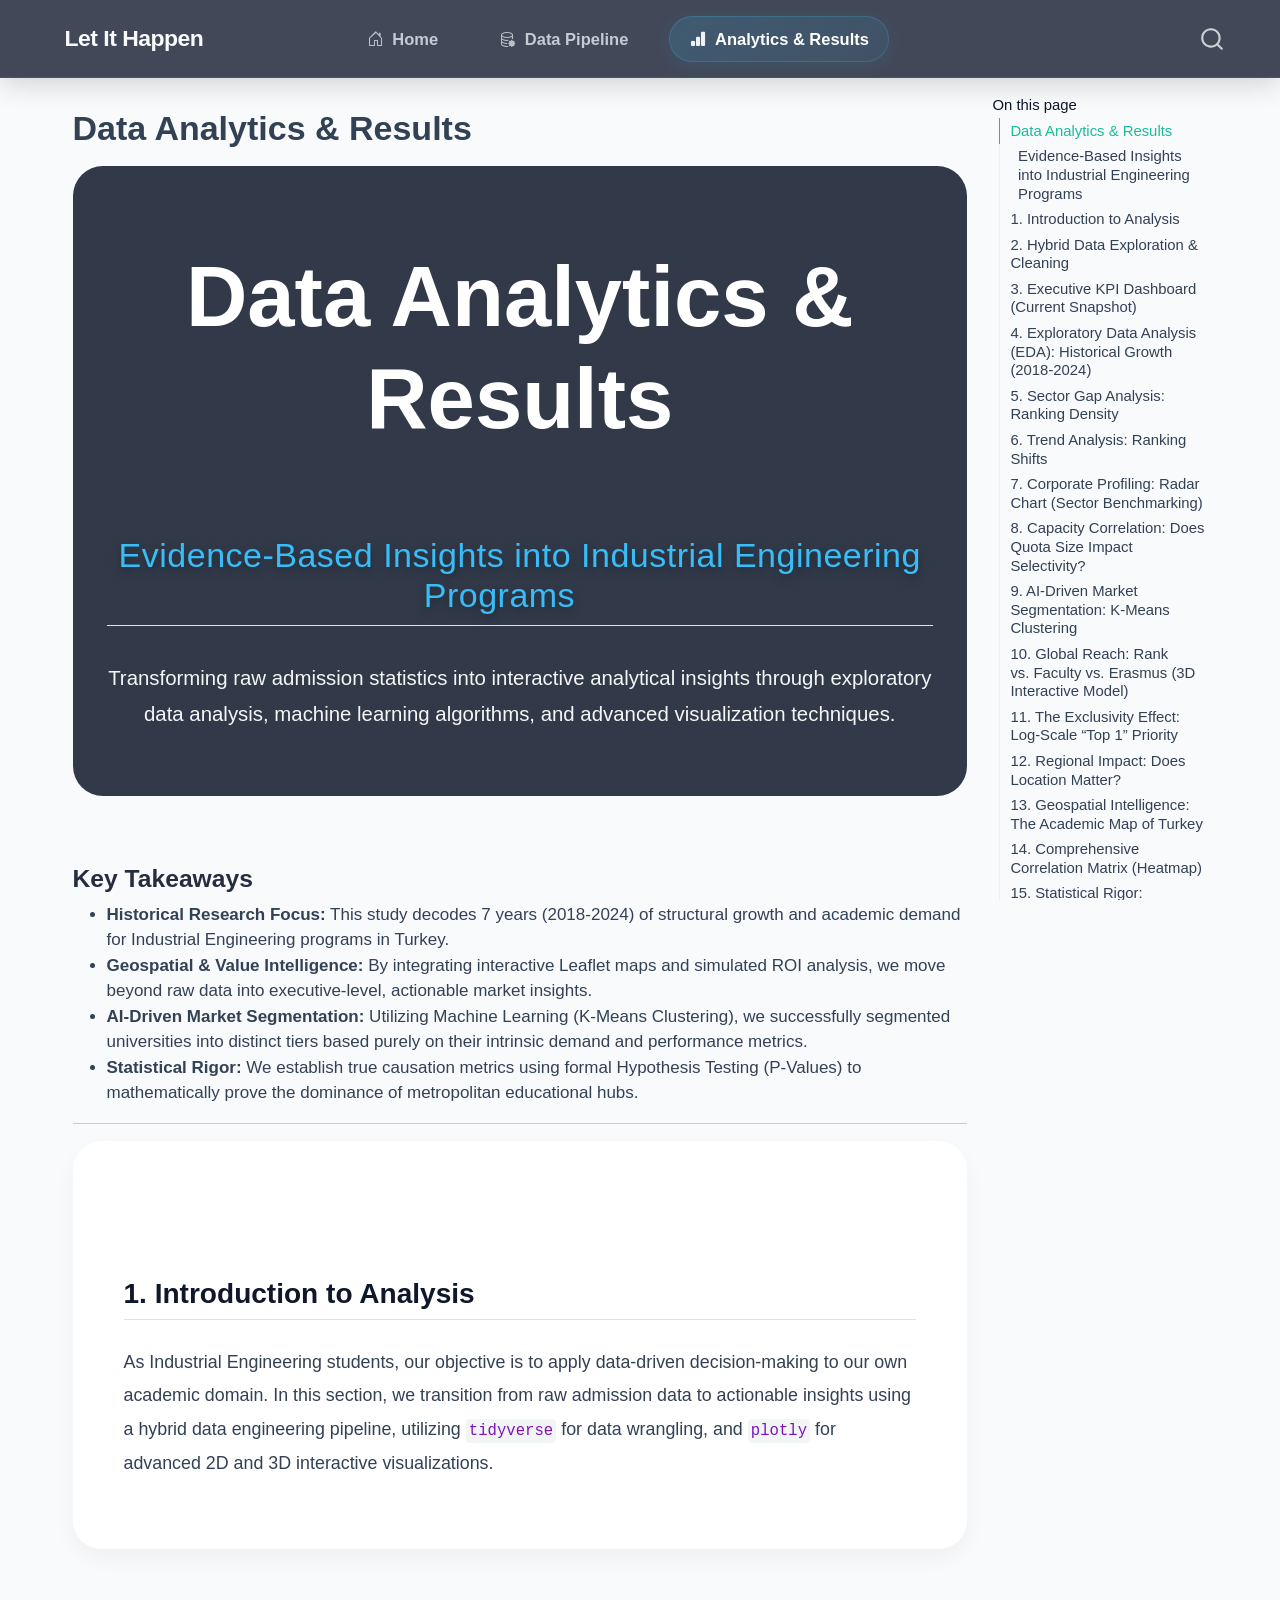
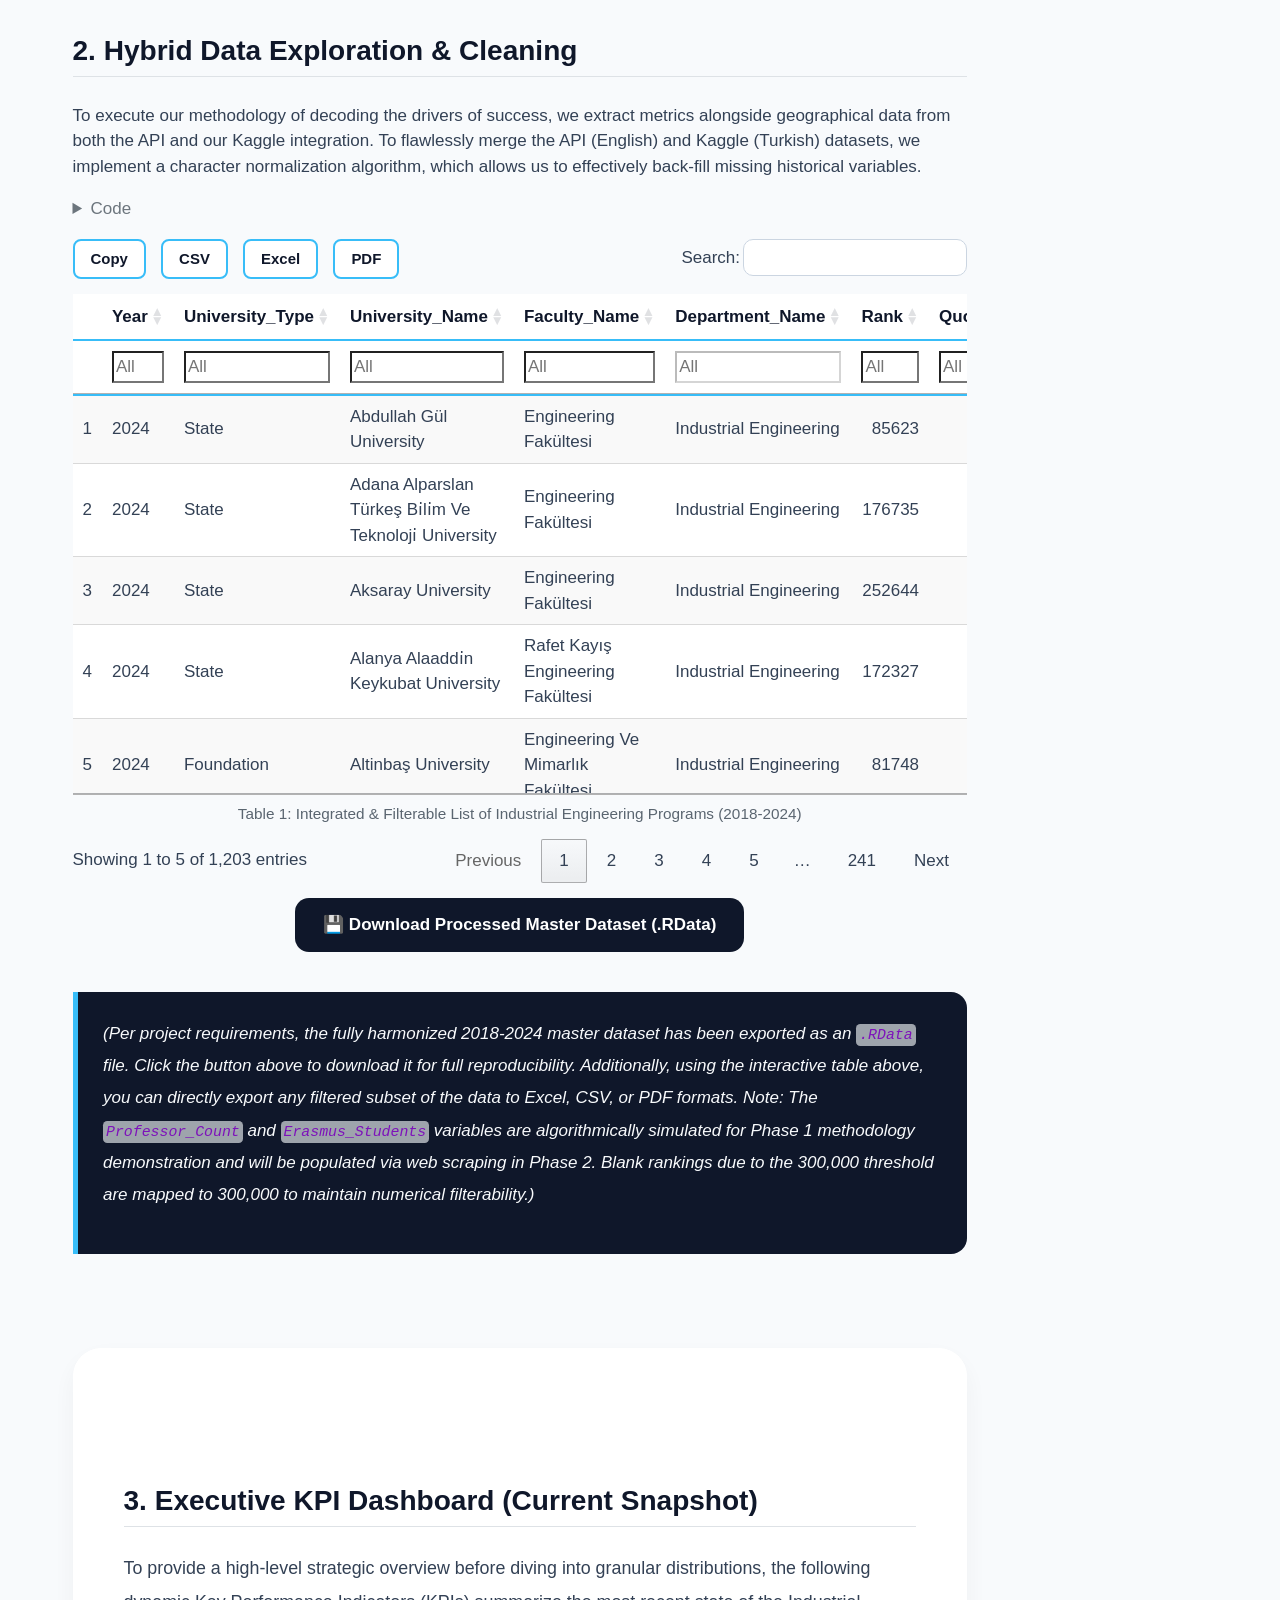
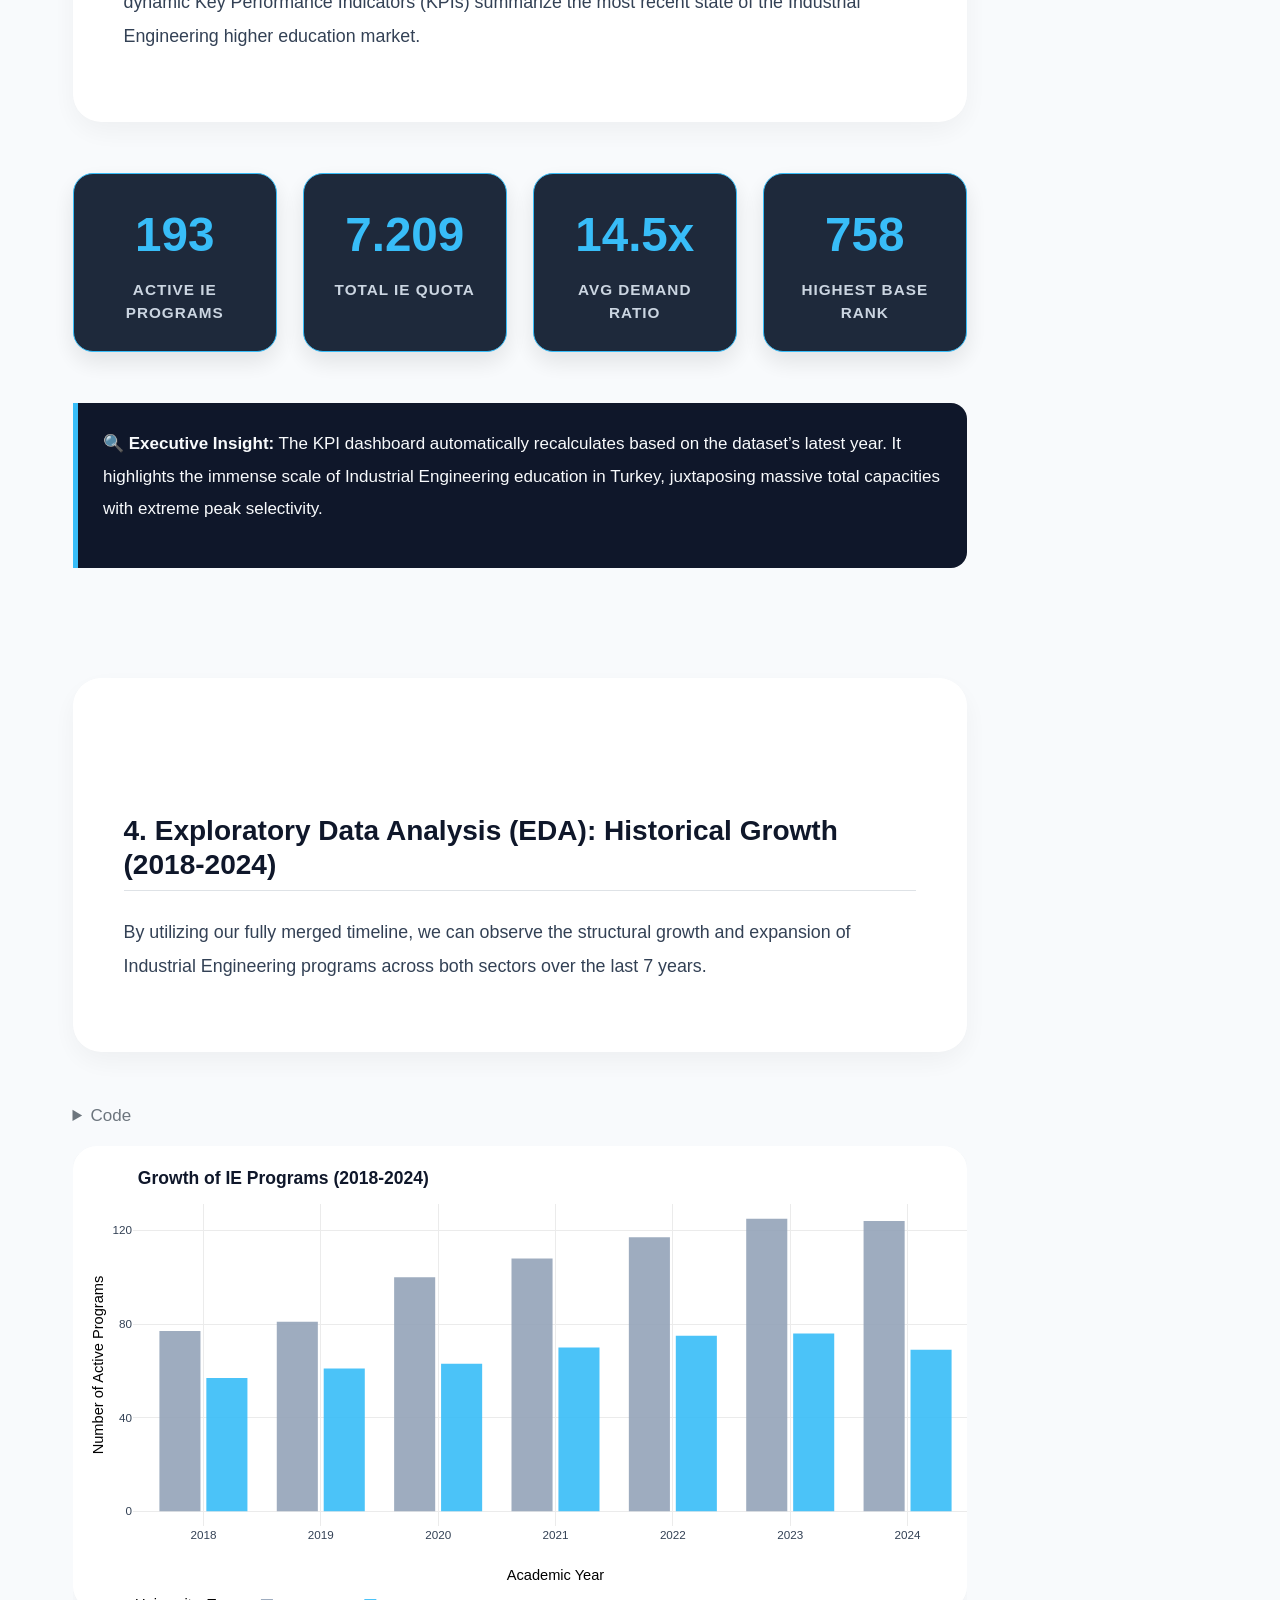
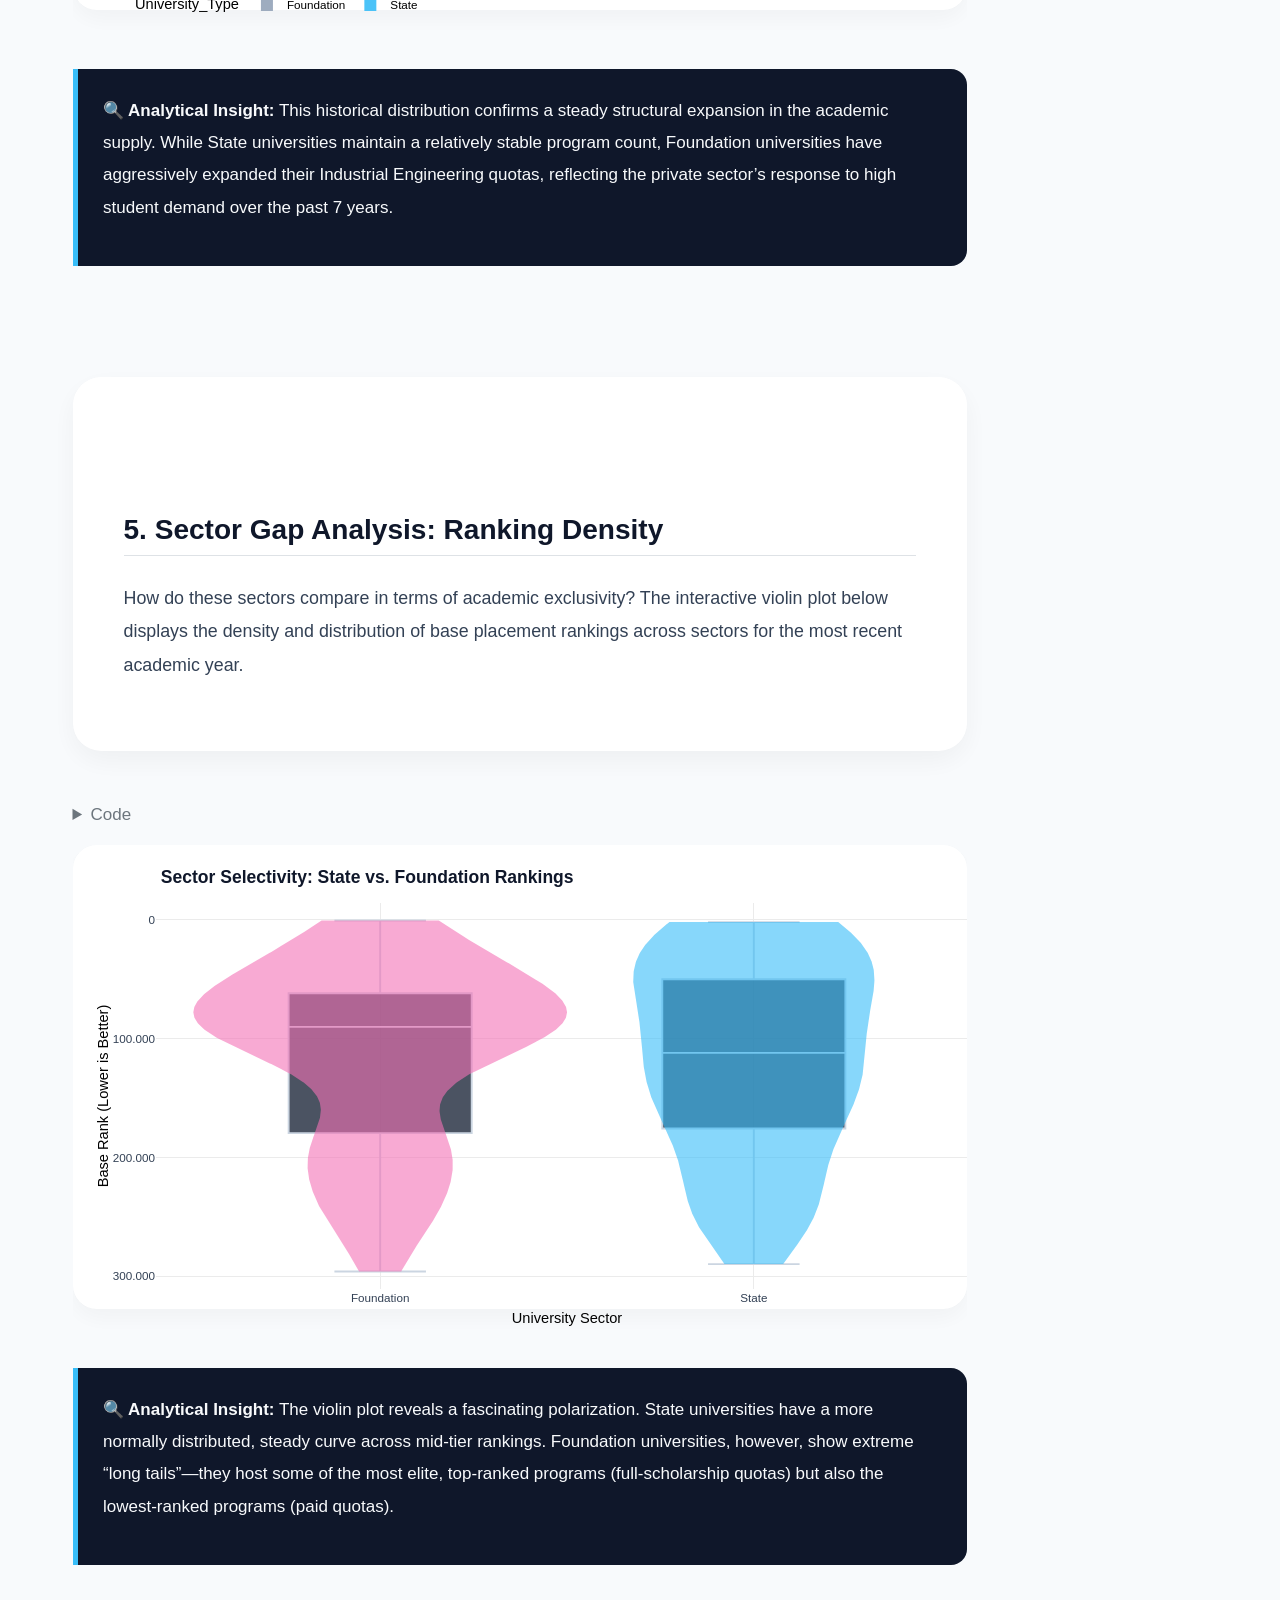
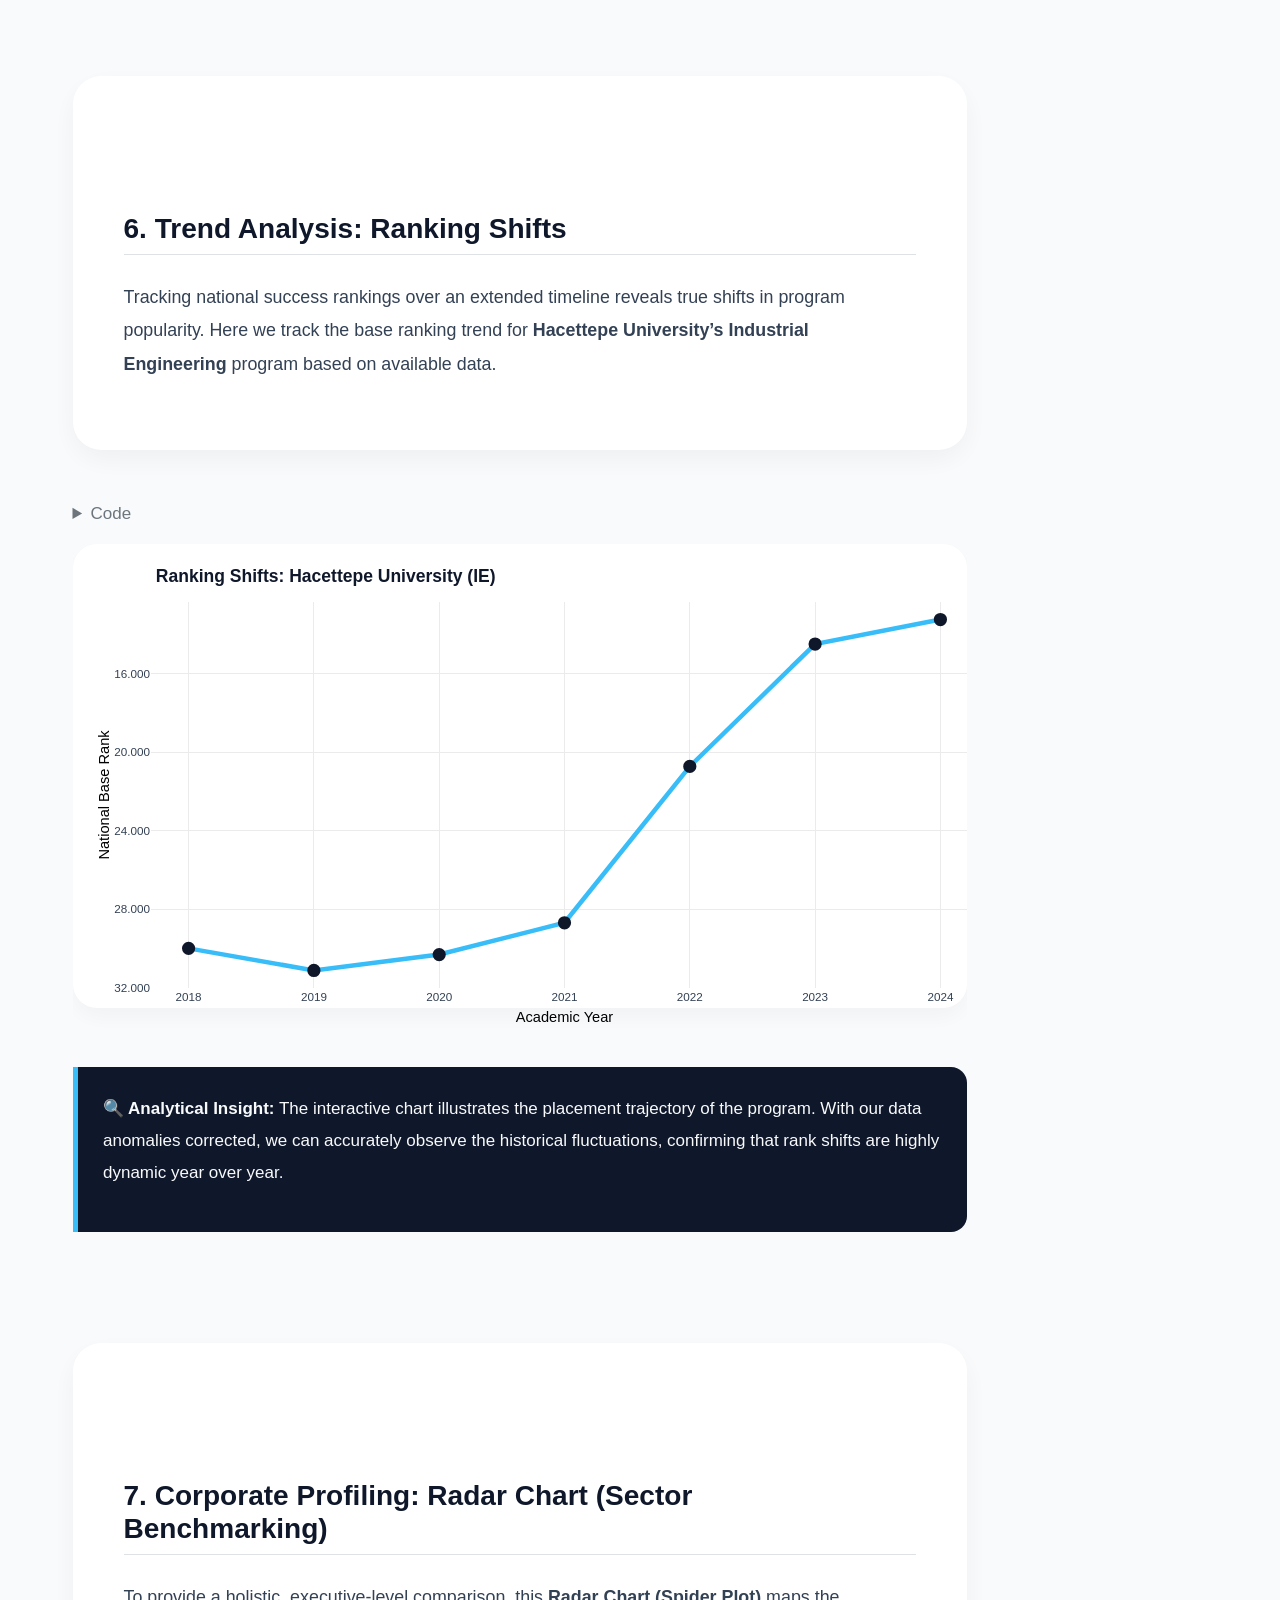
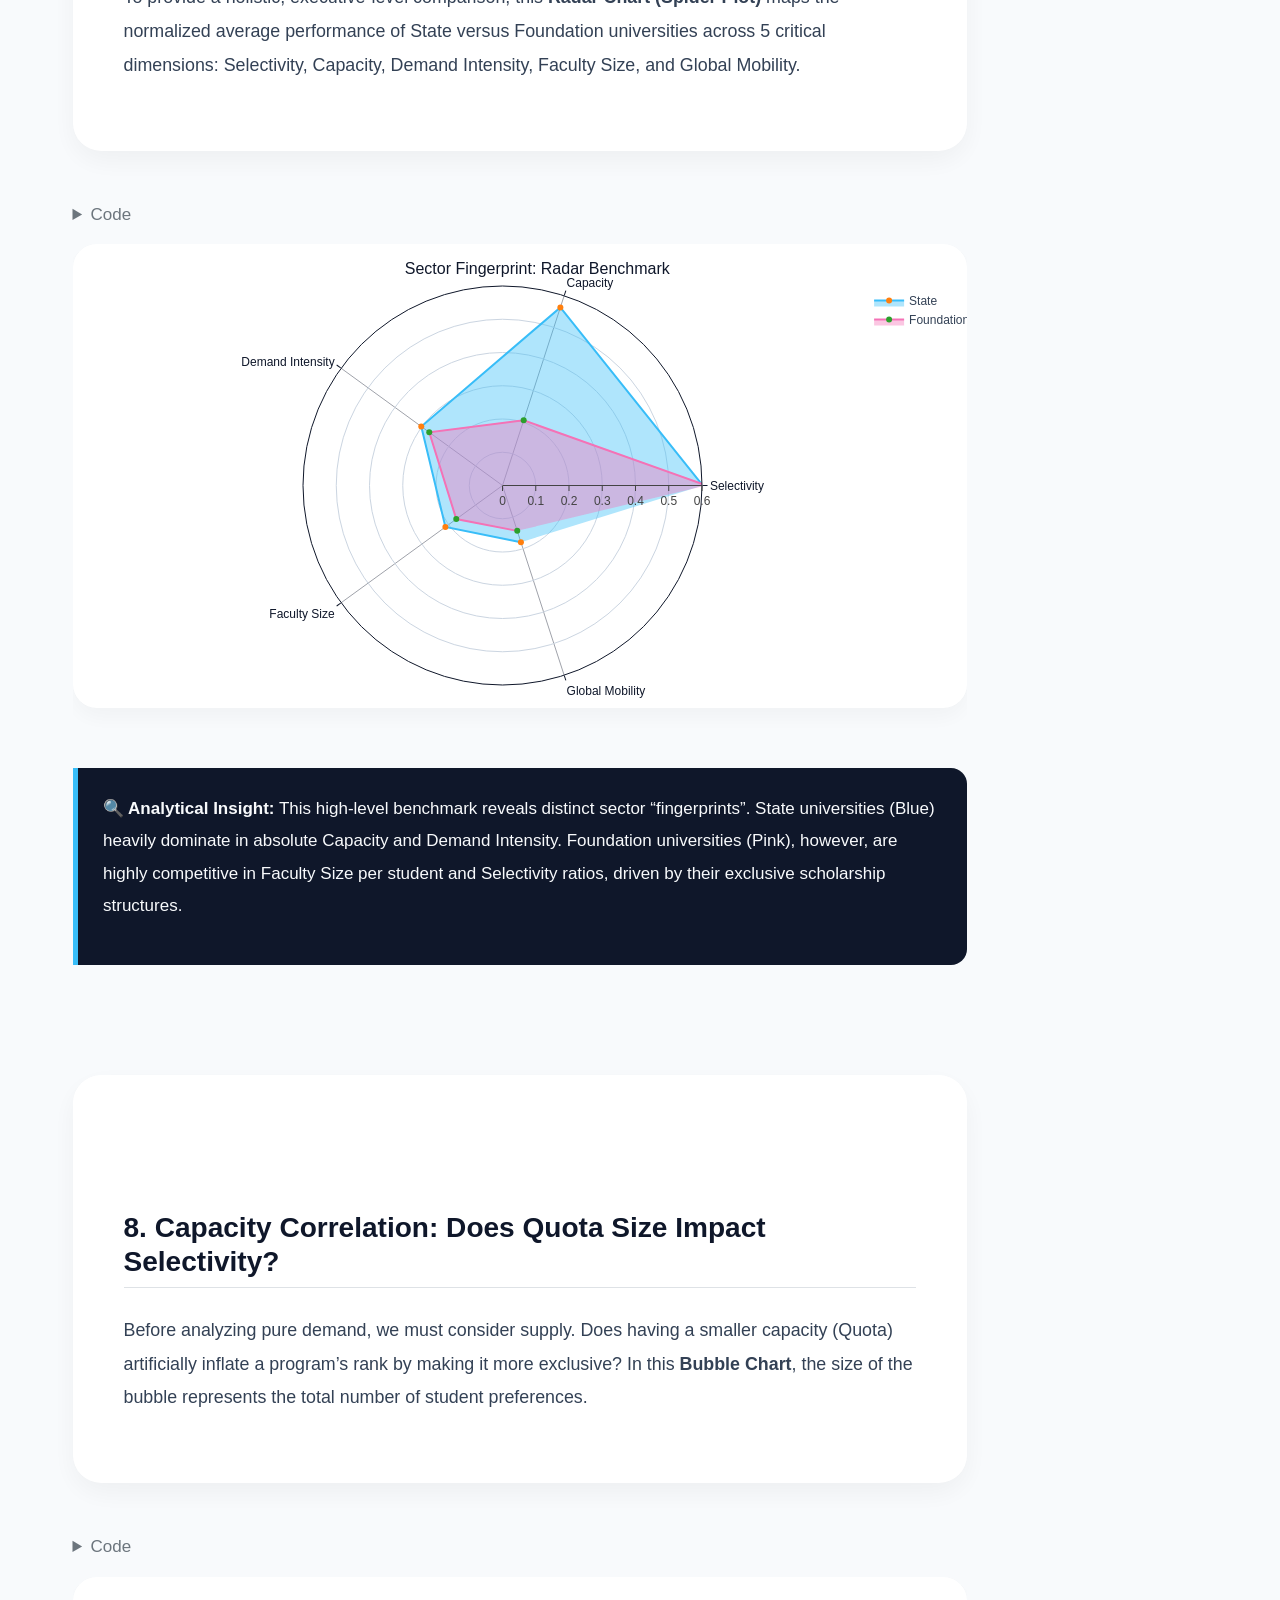
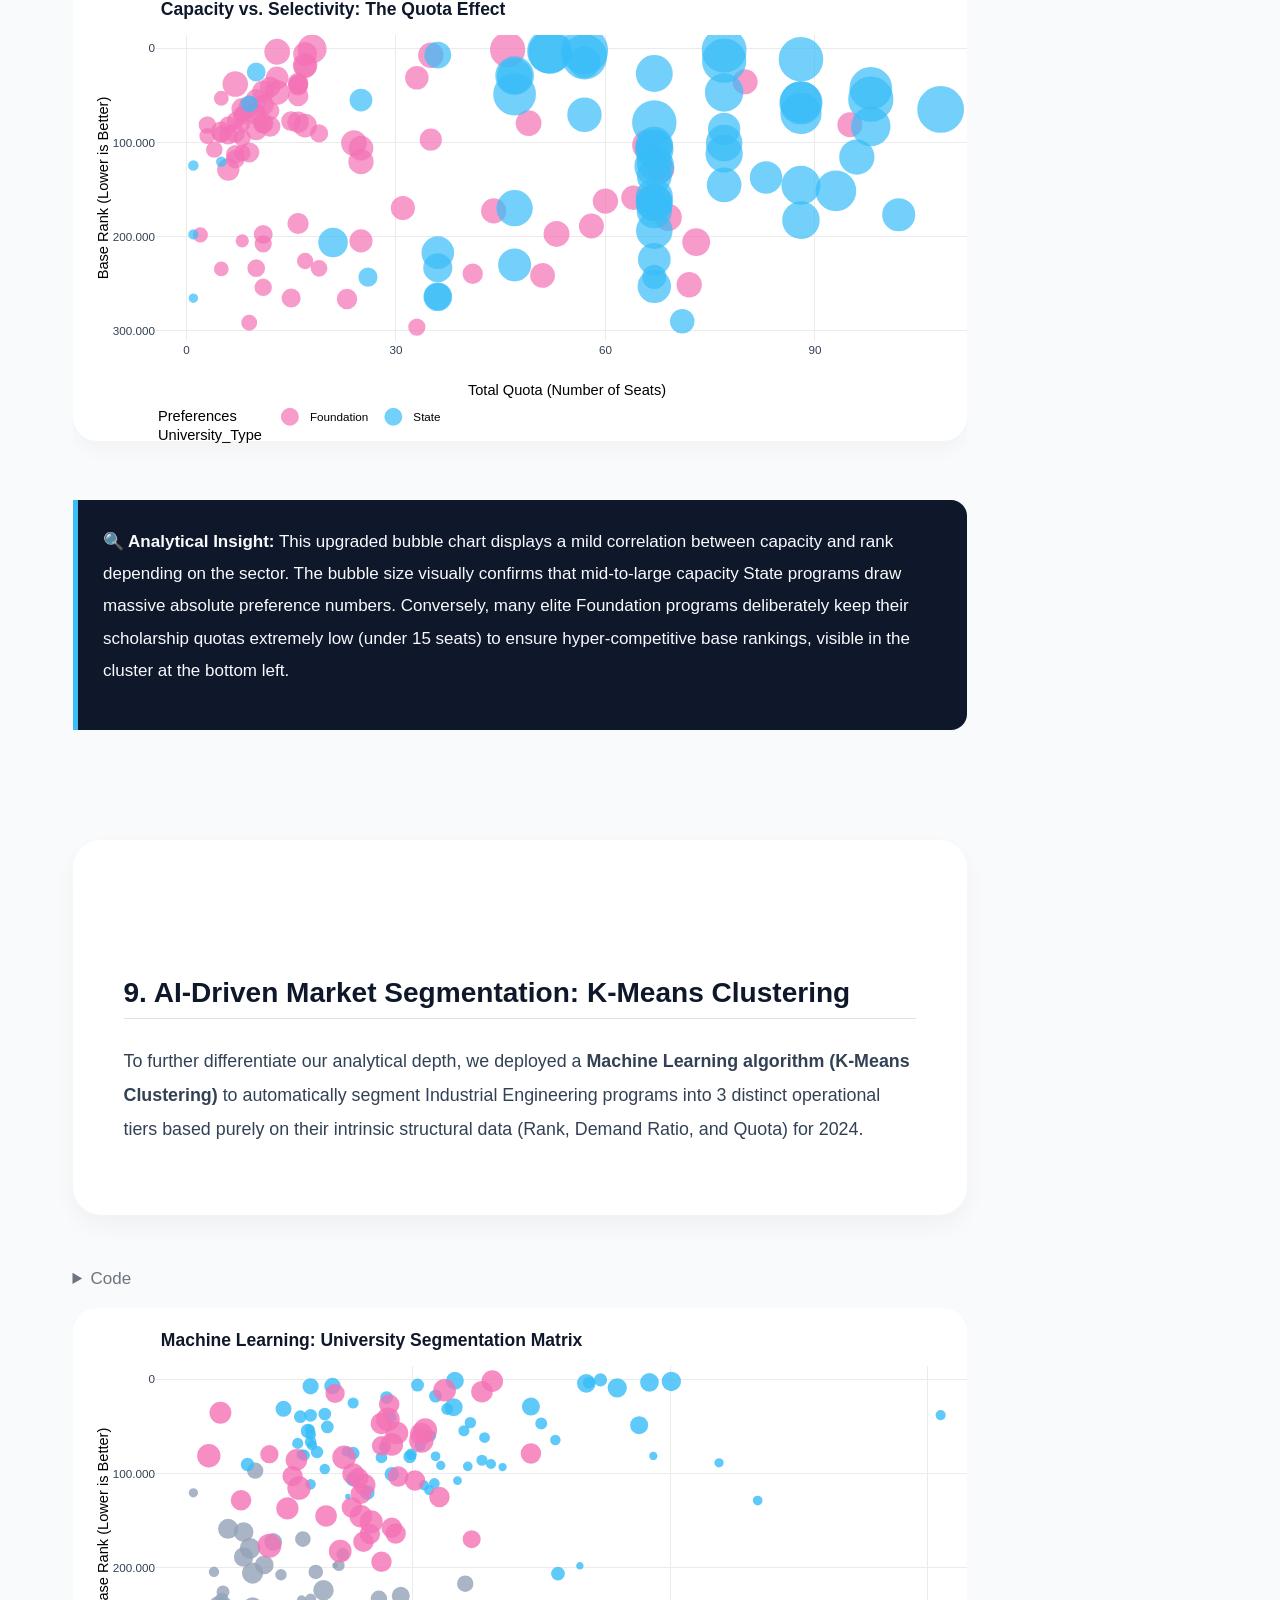
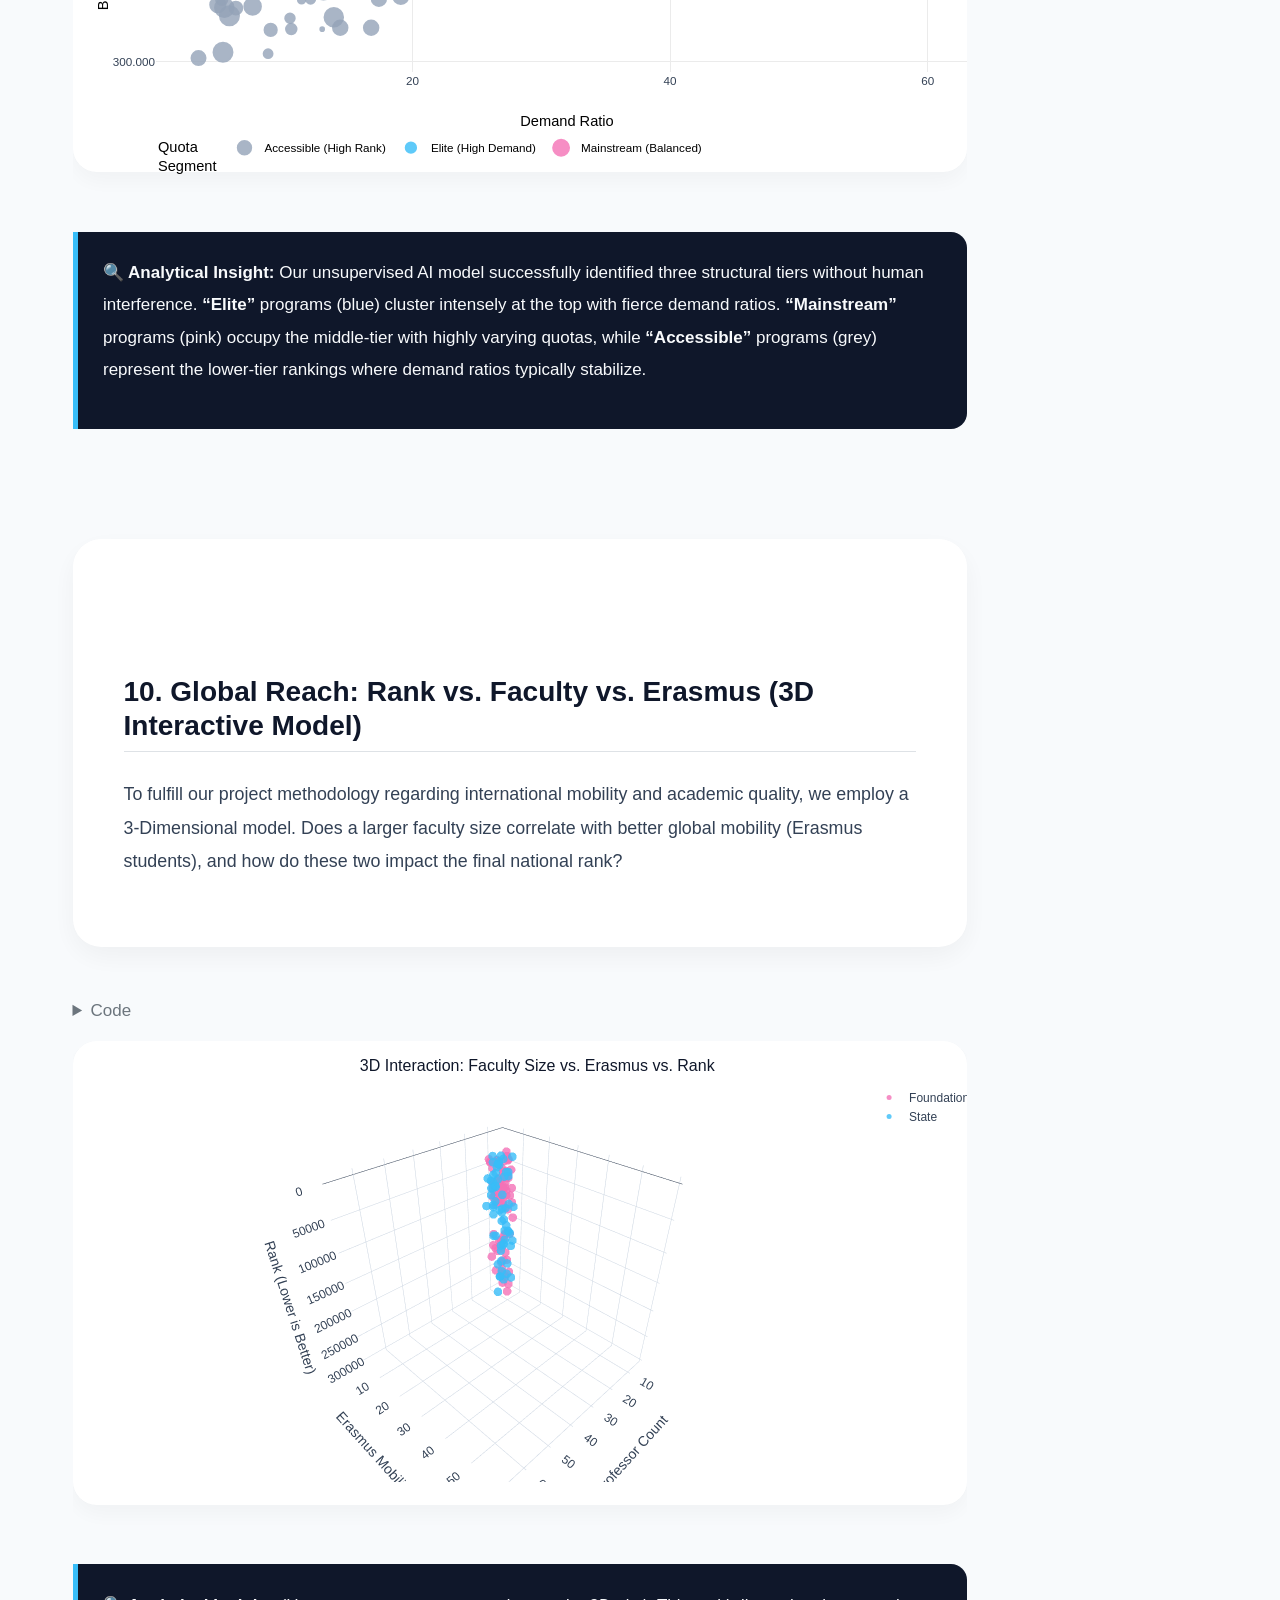
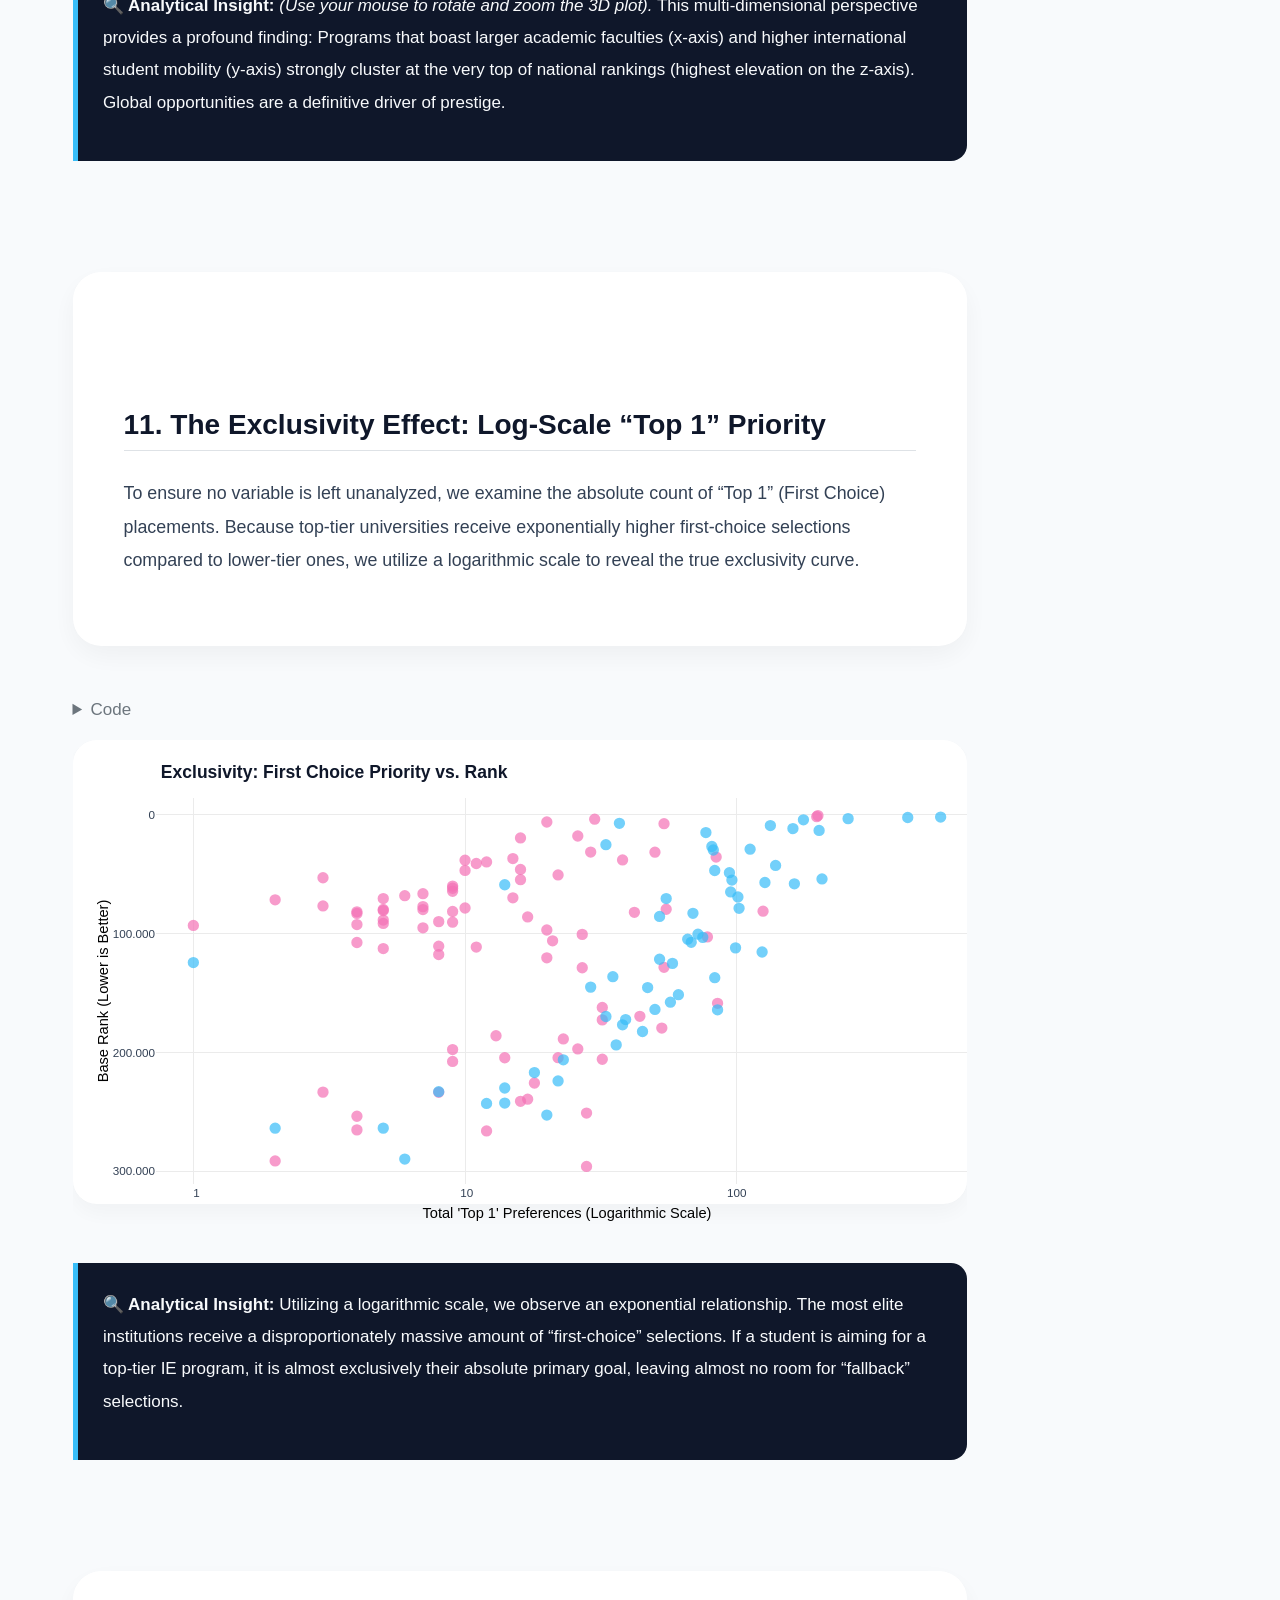
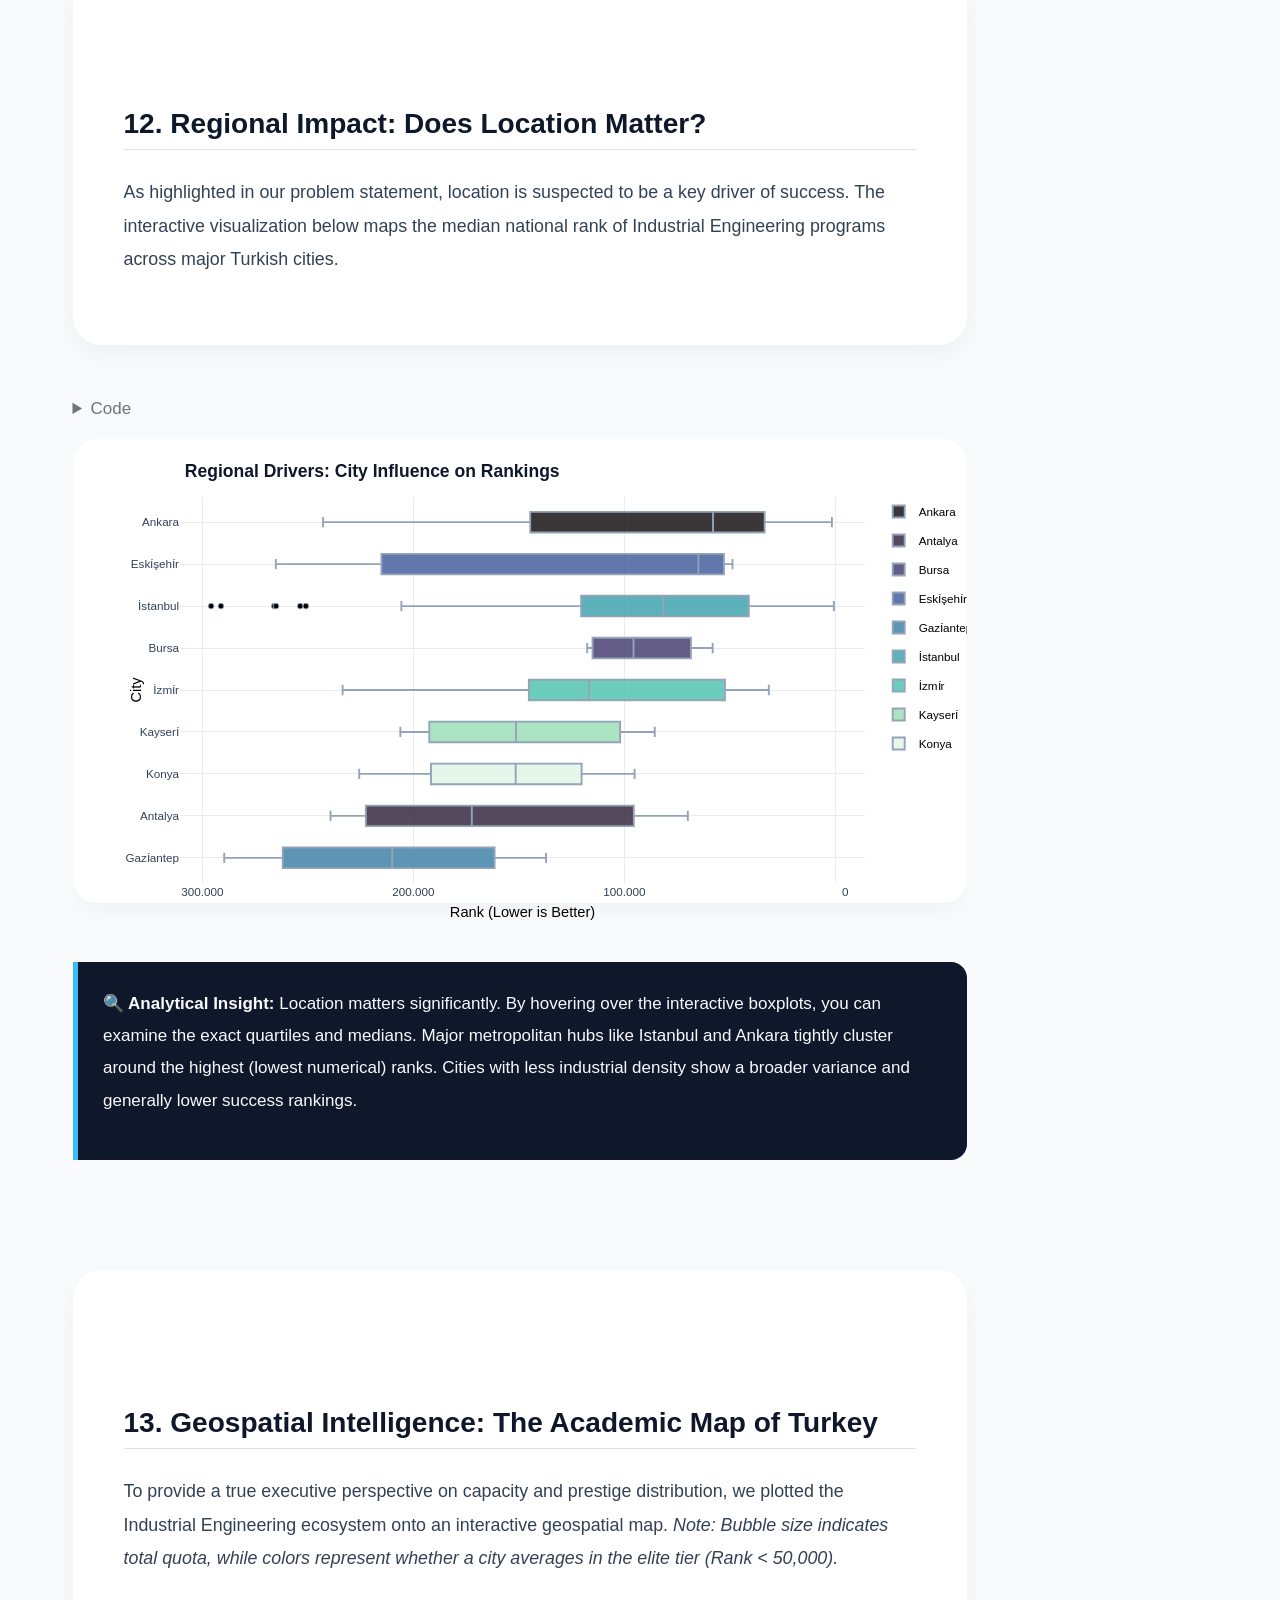
==== commit 4dc1ab1f: "ıı" ====
--- a/docs/analysis.html
+++ b/docs/analysis.html
@@ -2,16 +2,13 @@
 <html xmlns="http://www.w3.org/1999/xhtml" lang="en" xml:lang="en"><head>
 
 <meta charset="utf-8">
-<meta name="generator" content="quarto-1.9.30">
+<meta name="generator" content="quarto-1.8.25">
 
 <meta name="viewport" content="width=device-width, initial-scale=1.0, user-scalable=yes">
 
 
-<title>Data Analytics &amp; Results – Team Let It Happen</title>
+<title>Data Analytics &amp; Results – Let It Happen</title>
 <style>
-/* Default styles provided by pandoc.
-** See https://pandoc.org/MANUAL.html#variables-for-html for config info.
-*/
 code{white-space: pre-wrap;}
 span.smallcaps{font-variant: small-caps;}
 div.columns{display: flex; gap: min(4vw, 1.5em);}
@@ -62,7 +59,6 @@
 
 
 <script src="site_libs/quarto-nav/quarto-nav.js"></script>
-<script src="site_libs/quarto-nav/headroom.min.js"></script>
 <script src="site_libs/clipboard/clipboard.min.js"></script>
 <script src="site_libs/quarto-search/autocomplete.umd.js"></script>
 <script src="site_libs/quarto-search/fuse.min.js"></script>
@@ -70,14 +66,15 @@
 <meta name="quarto:offset" content="./">
 <script src="site_libs/quarto-html/quarto.js" type="module"></script>
 <script src="site_libs/quarto-html/tabsets/tabsets.js" type="module"></script>
+<script src="site_libs/quarto-html/axe/axe-check.js" type="module"></script>
 <script src="site_libs/quarto-html/popper.min.js"></script>
 <script src="site_libs/quarto-html/tippy.umd.min.js"></script>
 <script src="site_libs/quarto-html/anchor.min.js"></script>
 <link href="site_libs/quarto-html/tippy.css" rel="stylesheet">
-<link href="site_libs/quarto-html/quarto-syntax-highlighting-b6a8276bf55561bdbc268162d41bd1f7.css" rel="stylesheet" id="quarto-text-highlighting-styles">
+<link href="site_libs/quarto-html/quarto-syntax-highlighting-7b89279ff1a6dce999919e0e67d4d9ec.css" rel="stylesheet" id="quarto-text-highlighting-styles">
 <script src="site_libs/bootstrap/bootstrap.min.js"></script>
 <link href="site_libs/bootstrap/bootstrap-icons.css" rel="stylesheet">
-<link href="site_libs/bootstrap/bootstrap-f9da83f35c8a9777c3928170ebd7038e.min.css" rel="stylesheet" append-hash="true" id="quarto-bootstrap" data-mode="light">
+<link href="site_libs/bootstrap/bootstrap-ffa9a6279353761231ec249df0a7fdd3.min.css" rel="stylesheet" append-hash="true" id="quarto-bootstrap" data-mode="light">
 <script id="quarto-search-options" type="application/json">{
   "location": "navbar",
   "copy-button": false,
@@ -198,8 +195,10 @@
     <nav class="navbar navbar-expand-lg " data-bs-theme="dark">
       <div class="navbar-container container-fluid">
       <div class="navbar-brand-container mx-auto">
+    <a href="./index.html" class="navbar-brand navbar-brand-logo">
+    </a>
     <a class="navbar-brand" href="./index.html">
-    <span class="navbar-title">Team Let It Happen</span>
+    <span class="navbar-title">Let It Happen</span>
     </a>
   </div>
             <div id="quarto-search" class="" title="Search"></div>
@@ -209,16 +208,19 @@
           <div class="collapse navbar-collapse" id="navbarCollapse">
             <ul class="navbar-nav navbar-nav-scroll me-auto">
   <li class="nav-item">
-    <a class="nav-link" href="./index.html"> 
+    <a class="nav-link" href="./index.html"> <i class="bi bi-house-door" role="img">
+</i> 
 <span class="menu-text">Home</span></a>
   </li>  
   <li class="nav-item">
-    <a class="nav-link" href="./data.html"> 
-<span class="menu-text">Data</span></a>
+    <a class="nav-link" href="./data.html"> <i class="bi bi-database-gear" role="img">
+</i> 
+<span class="menu-text">Data Pipeline</span></a>
   </li>  
   <li class="nav-item">
-    <a class="nav-link active" href="./analysis.html" aria-current="page"> 
-<span class="menu-text">Analysis</span></a>
+    <a class="nav-link active" href="./analysis.html" aria-current="page"> <i class="bi bi-bar-chart-fill" role="img">
+</i> 
+<span class="menu-text">Analytics &amp; Results</span></a>
   </li>  
 </ul>
           </div> <!-- /navcollapse -->
@@ -820,7 +822,7 @@
 </details>
 <div class="cell-output-display">
 <div class="plotly html-widget html-fill-item" id="htmlwidget-0119c27feb8f39fcea53" style="width:100%;height:464px;"></div>
-<script type="application/json" data-for="htmlwidget-0119c27feb8f39fcea53">{"x":{"data":[{"orientation":"v","width":[0.35000000000000009,0.35000000000000009,0.34999999999999964,0.34999999999999964,0.34999999999999964,0.34999999999999964,0.34999999999999964],"base":[0,0,0,0,0,0,0],"x":[0.80000000000000004,1.8,2.7999999999999998,3.7999999999999998,4.7999999999999998,5.7999999999999998,6.7999999999999998],"y":[77,81,100,108,117,125,124],"text":["Year: 2018 <br>Sector: Foundation <br>Programs: 77","Year: 2019 <br>Sector: Foundation <br>Programs: 81","Year: 2020 <br>Sector: Foundation <br>Programs: 100","Year: 2021 <br>Sector: Foundation <br>Programs: 108","Year: 2022 <br>Sector: Foundation <br>Programs: 117","Year: 2023 <br>Sector: Foundation <br>Programs: 125","Year: 2024 <br>Sector: Foundation <br>Programs: 124"],"type":"bar","textposition":"none","marker":{"autocolorscale":false,"color":"rgba(148,163,184,0.9)","line":{"width":1.8897637795275593,"color":"transparent"}},"name":"Foundation","legendgroup":"Foundation","showlegend":true,"xaxis":"x","yaxis":"y","hoverinfo":"text","frame":null},{"orientation":"v","width":[0.35000000000000009,0.34999999999999964,0.34999999999999964,0.34999999999999964,0.34999999999999964,0.34999999999999964,0.34999999999999964],"base":[0,0,0,0,0,0,0],"x":[1.2,2.2000000000000002,3.2000000000000002,4.2000000000000002,5.2000000000000002,6.2000000000000002,7.2000000000000002],"y":[57,61,63,70,75,76,69],"text":["Year: 2018 <br>Sector: State <br>Programs: 57","Year: 2019 <br>Sector: State <br>Programs: 61","Year: 2020 <br>Sector: State <br>Programs: 63","Year: 2021 <br>Sector: State <br>Programs: 70","Year: 2022 <br>Sector: State <br>Programs: 75","Year: 2023 <br>Sector: State <br>Programs: 76","Year: 2024 <br>Sector: State <br>Programs: 69"],"type":"bar","textposition":"none","marker":{"autocolorscale":false,"color":"rgba(56,189,248,0.9)","line":{"width":1.8897637795275593,"color":"transparent"}},"name":"State","legendgroup":"State","showlegend":true,"xaxis":"x","yaxis":"y","hoverinfo":"text","frame":null}],"layout":{"margin":{"t":40.840182648401829,"r":7.3059360730593621,"b":37.260273972602747,"l":43.105022831050235},"paper_bgcolor":"transparent","font":{"color":"#334155","family":"","size":14.611872146118724},"title":{"text":"<b> Growth of IE Programs (2018-2024) <\/b>","font":{"color":"rgba(15,23,42,1)","family":"","size":17.534246575342465},"x":0,"xref":"paper"},"xaxis":{"domain":[0,1],"automargin":true,"type":"linear","autorange":false,"range":[0.40000000000000002,7.5999999999999996],"tickmode":"array","ticktext":["2018","2019","2020","2021","2022","2023","2024"],"tickvals":[1,2,3,4.0000000000000009,5,6,7],"categoryorder":"array","categoryarray":["2018","2019","2020","2021","2022","2023","2024"],"nticks":null,"ticks":"","tickcolor":null,"ticklen":3.6529680365296811,"tickwidth":0,"showticklabels":true,"tickfont":{"color":"rgba(51,65,85,1)","family":"","size":11.68949771689498},"tickangle":-0,"showline":false,"linecolor":null,"linewidth":0,"showgrid":true,"gridcolor":"rgba(235,235,235,1)","gridwidth":0.66417600664176002,"zeroline":false,"anchor":"y","title":{"text":"Academic Year","font":{"color":"rgba(0,0,0,1)","family":"","size":14.611872146118724}},"hoverformat":".2f"},"yaxis":{"domain":[0,1],"automargin":true,"type":"linear","autorange":false,"range":[-6.25,131.25],"tickmode":"array","ticktext":["0","40","80","120"],"tickvals":[0,40,80,120],"categoryorder":"array","categoryarray":["0","40","80","120"],"nticks":null,"ticks":"","tickcolor":null,"ticklen":3.6529680365296811,"tickwidth":0,"showticklabels":true,"tickfont":{"color":"rgba(51,65,85,1)","family":"","size":11.68949771689498},"tickangle":-0,"showline":false,"linecolor":null,"linewidth":0,"showgrid":true,"gridcolor":"rgba(235,235,235,1)","gridwidth":0.66417600664176002,"zeroline":false,"anchor":"x","title":{"text":"Number of Active Programs","font":{"color":"rgba(0,0,0,1)","family":"","size":14.611872146118724}},"hoverformat":".2f"},"shapes":[],"showlegend":true,"legend":{"bgcolor":null,"bordercolor":null,"borderwidth":0,"font":{"color":"rgba(0,0,0,1)","family":"","size":11.68949771689498},"title":{"text":"University_Type","font":{"color":"rgba(0,0,0,1)","family":"","size":14.611872146118724}},"orientation":"h","x":0,"y":-0.20000000000000001},"hovermode":"closest","barmode":"relative","plot_bgcolor":"transparent"},"config":{"doubleClick":"reset","modeBarButtonsToAdd":["hoverclosest","hovercompare"],"showSendToCloud":false},"source":"A","attrs":{"e306bae884":{"x":{},"y":{},"fill":{},"text":{},"type":"bar"}},"cur_data":"e306bae884","visdat":{"e306bae884":["function (y) ","x"]},"highlight":{"on":"plotly_click","persistent":false,"dynamic":false,"selectize":false,"opacityDim":0.20000000000000001,"selected":{"opacity":1},"debounce":0},"shinyEvents":["plotly_hover","plotly_click","plotly_selected","plotly_relayout","plotly_brushed","plotly_brushing","plotly_clickannotation","plotly_doubleclick","plotly_deselect","plotly_afterplot","plotly_sunburstclick"],"base_url":"https://plot.ly"},"evals":[],"jsHooks":[]}</script>
+<script type="application/json" data-for="htmlwidget-0119c27feb8f39fcea53">{"x":{"data":[{"orientation":"v","width":[0.35000000000000009,0.35000000000000009,0.34999999999999964,0.34999999999999964,0.34999999999999964,0.34999999999999964,0.34999999999999964],"base":[0,0,0,0,0,0,0],"x":[0.80000000000000004,1.8,2.7999999999999998,3.7999999999999998,4.7999999999999998,5.7999999999999998,6.7999999999999998],"y":[77,81,100,108,117,125,124],"text":["Year: 2018 <br>Sector: Foundation <br>Programs: 77","Year: 2019 <br>Sector: Foundation <br>Programs: 81","Year: 2020 <br>Sector: Foundation <br>Programs: 100","Year: 2021 <br>Sector: Foundation <br>Programs: 108","Year: 2022 <br>Sector: Foundation <br>Programs: 117","Year: 2023 <br>Sector: Foundation <br>Programs: 125","Year: 2024 <br>Sector: Foundation <br>Programs: 124"],"type":"bar","textposition":"none","marker":{"autocolorscale":false,"color":"rgba(148,163,184,0.9)","line":{"width":1.8897637795275593,"color":"transparent"}},"name":"Foundation","legendgroup":"Foundation","showlegend":true,"xaxis":"x","yaxis":"y","hoverinfo":"text","frame":null},{"orientation":"v","width":[0.35000000000000009,0.34999999999999964,0.34999999999999964,0.34999999999999964,0.34999999999999964,0.34999999999999964,0.34999999999999964],"base":[0,0,0,0,0,0,0],"x":[1.2,2.2000000000000002,3.2000000000000002,4.2000000000000002,5.2000000000000002,6.2000000000000002,7.2000000000000002],"y":[57,61,63,70,75,76,69],"text":["Year: 2018 <br>Sector: State <br>Programs: 57","Year: 2019 <br>Sector: State <br>Programs: 61","Year: 2020 <br>Sector: State <br>Programs: 63","Year: 2021 <br>Sector: State <br>Programs: 70","Year: 2022 <br>Sector: State <br>Programs: 75","Year: 2023 <br>Sector: State <br>Programs: 76","Year: 2024 <br>Sector: State <br>Programs: 69"],"type":"bar","textposition":"none","marker":{"autocolorscale":false,"color":"rgba(56,189,248,0.9)","line":{"width":1.8897637795275593,"color":"transparent"}},"name":"State","legendgroup":"State","showlegend":true,"xaxis":"x","yaxis":"y","hoverinfo":"text","frame":null}],"layout":{"margin":{"t":40.840182648401829,"r":7.3059360730593621,"b":37.260273972602747,"l":43.105022831050235},"paper_bgcolor":"transparent","font":{"color":"#334155","family":"","size":14.611872146118724},"title":{"text":"<b> Growth of IE Programs (2018-2024) <\/b>","font":{"color":"rgba(15,23,42,1)","family":"","size":17.534246575342465},"x":0,"xref":"paper"},"xaxis":{"domain":[0,1],"automargin":true,"type":"linear","autorange":false,"range":[0.40000000000000002,7.5999999999999996],"tickmode":"array","ticktext":["2018","2019","2020","2021","2022","2023","2024"],"tickvals":[1,2,3,4.0000000000000009,5,6,7],"categoryorder":"array","categoryarray":["2018","2019","2020","2021","2022","2023","2024"],"nticks":null,"ticks":"","tickcolor":null,"ticklen":3.6529680365296811,"tickwidth":0,"showticklabels":true,"tickfont":{"color":"rgba(51,65,85,1)","family":"","size":11.68949771689498},"tickangle":-0,"showline":false,"linecolor":null,"linewidth":0,"showgrid":true,"gridcolor":"rgba(235,235,235,1)","gridwidth":0.66417600664176002,"zeroline":false,"anchor":"y","title":{"text":"Academic Year","font":{"color":"rgba(0,0,0,1)","family":"","size":14.611872146118724}},"hoverformat":".2f"},"yaxis":{"domain":[0,1],"automargin":true,"type":"linear","autorange":false,"range":[-6.25,131.25],"tickmode":"array","ticktext":["0","40","80","120"],"tickvals":[0,40,80,120],"categoryorder":"array","categoryarray":["0","40","80","120"],"nticks":null,"ticks":"","tickcolor":null,"ticklen":3.6529680365296811,"tickwidth":0,"showticklabels":true,"tickfont":{"color":"rgba(51,65,85,1)","family":"","size":11.68949771689498},"tickangle":-0,"showline":false,"linecolor":null,"linewidth":0,"showgrid":true,"gridcolor":"rgba(235,235,235,1)","gridwidth":0.66417600664176002,"zeroline":false,"anchor":"x","title":{"text":"Number of Active Programs","font":{"color":"rgba(0,0,0,1)","family":"","size":14.611872146118724}},"hoverformat":".2f"},"shapes":[],"showlegend":true,"legend":{"bgcolor":null,"bordercolor":null,"borderwidth":0,"font":{"color":"rgba(0,0,0,1)","family":"","size":11.68949771689498},"title":{"text":"University_Type","font":{"color":"rgba(0,0,0,1)","family":"","size":14.611872146118724}},"orientation":"h","x":0,"y":-0.20000000000000001},"hovermode":"closest","barmode":"relative","plot_bgcolor":"transparent"},"config":{"doubleClick":"reset","modeBarButtonsToAdd":["hoverclosest","hovercompare"],"showSendToCloud":false},"source":"A","attrs":{"1e4cace76cf":{"x":{},"y":{},"fill":{},"text":{},"type":"bar"}},"cur_data":"1e4cace76cf","visdat":{"1e4cace76cf":["function (y) ","x"]},"highlight":{"on":"plotly_click","persistent":false,"dynamic":false,"selectize":false,"opacityDim":0.20000000000000001,"selected":{"opacity":1},"debounce":0},"shinyEvents":["plotly_hover","plotly_click","plotly_selected","plotly_relayout","plotly_brushed","plotly_brushing","plotly_clickannotation","plotly_doubleclick","plotly_deselect","plotly_afterplot","plotly_sunburstclick"],"base_url":"https://plot.ly"},"evals":[],"jsHooks":[]}</script>
 </div>
 </div>
 <div class="insight-box">
@@ -850,7 +852,7 @@
 </details>
 <div class="cell-output-display">
 <div class="plotly html-widget html-fill-item" id="htmlwidget-0877d8b15f46ccd95829" style="width:100%;height:464px;"></div>
-<script type="application/json" data-for="htmlwidget-0877d8b15f46ccd95829">{"x":{"data":[{"x":[0.94358675479727505,0.9426063661865427,0.94162254652269395,0.94062842655133982,0.93962778654737744,0.93862012768614433,0.93760295719744902,0.93658196339988797,0.93554857347792142,0.93451218516723944,0.93346518853062921,0.93241303142629084,0.93135339931214045,0.93028585110516804,0.92921385239928145,0.92813132505107254,0.92704603190247425,0.9259501933688985,0.92485052465611517,0.92374326106897264,0.92262972701208446,0.92151140346100757,0.9203845611059448,0.91925526013060233,0.91811602746316967,0.91697422964437569,0.91582520919082622,0.91467159635618589,0.91351327553677719,0.91234858516399586,0.91118148472649629,0.91000651136901467,0.90882974348320722,0.90764678211700156,0.90646087105537998,0.9052708969217832,0.90407677689991317,0.9028804472208446,0.90167910954289754,0.90047654294117019,0.89926960644719356,0.89806121495787994,0.89685009083388512,0.89563699538118491,0.89442246747916909,0.89320583763111805,0.89198864278293655,0.89076976750819403,0.88955064673370543,0.88833087640117059,0.88711109864381354,0.88589131363748186,0.88467218003953496,0.88345327805919061,0.88223611603656771,0.88101955545615751,0.8798051658415259,0.87859235493475407,0.87738161277252513,0.87617391493789265,0.87496775392886861,0.87376653567486329,0.87256671432314892,0.8713725136111824,0.87018096305811654,0.86899413090498756,0.86781219597707693,0.86663364503367901,0.865462649818456,0.8642938299491687,0.86313452027768089,0.86197833985829342,0.86082995289135067,0.85968766051604639,0.85855103465592353,0.85742383823193591,0.85629978651183625,0.85518884885512647,0.85408116807560186,0.85298459197997911,0.85189462084723255,0.85081288630713603,0.84974166526734807,0.84867546623762613,0.84762398155488561,0.84657633811002164,0.84554316288479792,0.84451646695277693,0.8435007155238764,0.84249582213324636,0.8414980603116996,0.84051577216966089,0.83953781039456365,0.83857760552925531,0.83762322874924888,0.83668253554778094,0.83575243286926781,0.834831706501455,0.83392652718784899,0.83302620072762434,0.83214655940721127,0.83127183047531805,0.83041352909173594,0.8295651022594277,0.82872839693256717,0.82790682861341813,0.8270920945137149,0.82629792815906078,0.82550899409225664,0.82473930721203037,0.82397848251958616,0.82323186995574571,0.82249969496221986,0.82177652839581627,0.8210735533333634,0.82037612959787831,0.81970100281804481,0.81903352967277154,0.81838302021630538,0.81774609531494147,0.81712062131486818,0.81651487006678214,0.8159150234069269,0.81534094601888318,0.81477314492847985,0.81422546767751225,0.81369041626635674,0.81316963423289268,0.81266807136314445,0.81217470009861148,0.81170739873172582,0.81124666387927324,0.81080973885038332,0.81038433391456621,0.80997647958982455,0.80958724849663988,0.80920904962932427,0.80885685754008962,0.8085117299998662,0.8081946363406648,0.80788770763771267,0.80760207358810188,0.80733422863620652,0.80708065743952728,0.80685277278325962,0.80663246588693704,0.80644479217196141,0.80626556650881298,0.80611169254193993,0.8059743547977305,0.80585481310242801,0.80576011731754615,0.8056754050029199,0.80562403774671287,0.8055809170301943,0.80556717350098339,0.80556814693582213,0.80559043153895371,0.80563595665241139,0.80569454357326675,0.80578495448530862,0.80588383419416809,0.80601553170816287,0.80615951140392761,0.80632783735112357,0.80651688421388179,0.80672175328007312,0.80695565386171975,0.80719796672091126,0.80747521440621872,0.80776179206041276,0.80807462978364841,0.80840475976642778,0.8087526120321249,0.80912535016065401,0.80950750090297574,0.80992165873051847,0.81034337197288786,0.81079137854078565,0.81125253063211256,0.81173178456249673,0.81223055351511442,0.81273972008784312,0.81327400635742664,0.81381468278386926,0.81437900574861333,0.81495198384227208,0.81554121185016815,0.81614370113432322,0.81675582367282062,0.81738474244522374,0.81801835996209826,0.81866955248534934,0.81932508912622692,0.81999211540268413,0.82066579219922808,0.82134596007482163,0.82203371568953543,0.8227241681970302,0.82342166579891174,0.82412020867349389,0.82482202120612058,0.82552416676967522,0.82622674860599288,0.82692753724832513,0.82726790524416205,0.82762742095939434,0.82832165637045452,0.82901395391435817,0.829697502802346,0.83037605736844156,0.83104572280708155,0.83170483526812833,0.83235665786142321,0.83299045282356843,0.83361894578268902,0.83422282134968495,0.83481802341363642,0.83539163183618059,0.83594733329132287,0.83648639050043594,0.83699628437857365,0.83749645618245128,0.83795416382634225,0.8384009111125269,0.83881017712730177,0.83919627484966353,0.83955348969406107,0.83987250098684607,0.84017326969619655,0.84041878264155978,0.84064959518449633,0.84082438905775903,0.84097335592094857,0.84107871095684172,0.84113960514802577,0.8411713064923223,0.84113803042666324,0.84108646085967032,0.84095856378804368,0.84080505356704638,0.84059142838054446,0.84033032002068309,0.84002718502276386,0.83965305706416971,0.83925677847062374,0.83876447567757417,0.83824904409428214,0.83765624632418678,0.83701634404336855,0.83632054349062035,0.83555178137995445,0.8347500892287758,0.83384844507256828,0.83292127701075858,0.83190004110531224,0.83083533332365933,0.829700932400536,0.82849565859994978,0.82724617704964176,0.82589776719682662,0.82452220483682281,0.8230379277779557,0.82151660366433477,0.81991319611598401,0.81824473190057367,0.81652144555264838,0.814704991533166,0.81286065999490664,0.81089664698818109,0.80890405141687016,0.8068198484994038,0.80467947964823394,0.80247565255033781,0.80018858005700999,0.79786603924510746,0.79543392130576096,0.79297485376585075,0.79041901724491892,0.78781804629111241,0.78514833538128881,0.7824085636667264,0.77962730180552486,0.77675243569481933,0.77385262078753547,0.77085665075692011,0.76782757045213357,0.76472915073208458,0.7615759554032614,0.75837882202495543,0.75510724963606057,0.75181383075101493,0.7484318479805514,0.74502849672804738,0.74156104638541964,0.73805486626611105,0.73450701812247299,0.7309056505621726,0.72728278589470996,0.72359438961992906,0.7198909834412428,0.71613541747115605,0.71235651304520509,0.70854382334218502,0.70469872141974776,0.70083540881714868,0.69693383379500473,0.69302281376702335,0.68907870801858562,0.68512462755883652,0.68115078140741947,0.67716424230867944,0.6731680139870877,0.6691599159144761,0.66514860874771542,0.66113032730263965,0.65711220093284994,0.65309451086917636,0.64908100564624083,0.64507178805671295,0.64107448904751463,0.63708169633571199,0.63311228528613173,0.62915004930073926,0.62521412180386526,0.6212952161201577,0.617399742908884,0.61353587148253452,0.60968883199255464,0.60589161906080569,0.60210837134221729,0.59838187070650606,0.5946803638229754,0.59102576706159893,0.58741721422032711,0.58384209839220003,0.58033745183162333,0.57685324668003157,0.57345912608846583,0.5700927506861635,0.56679973035711173,0.56356129756142403,0.56037612775669265,0.55727531752235304,0.55420447949280072,0.55125049334344756,0.5483256153074394,0.54550169404671545,0.54273489761282367,0.54004291242240376,0.53744206984707699,0.53488720684148927,0.53245957429813062,0.53006539663395746,0.52779883311494702,0.52558637992501178,0.5234702037374328,0.52144511912380964,0.5211612557476113,0.51948294009099194,0.5176501568831634,0.5158539451806925,0.51420888163740519,0.51261032396731965,0.51112750568745002,0.50972975507200591,0.50841104997097752,0.50721650552139685,0.50606333564521444,0.5050736408465808,0.50412264193908152,0.50330302826281348,0.50255782153727657,0.50190534671706,0.50136577757568501,0.50088010371343561,0.50054529297014061,0.50024879026998326,0.50009402177464812,0.5,0.50000852328372036,0.50011444640512792,0.50028430206943131,0.5005869941940424,0.50092634885842791,0.50141153193680132,0.50194253157179047,0.5025810261213155,0.50329909732504818,0.50408757959438943,0.50498763743348896,0.50592249387488408,0.50699898478276606,0.50810756190449746,0.50932328141143801,0.51060030278723534,0.51195004844858838,0.51338902389653951,0.51486825781576151,0.51646239037393793,0.51808469569941606,0.51980863933914301,0.52157675204666898,0.52341565336283935,0.5253222402567741,0.52727103351662463,0.52930862197769013,0.52938960225652609,0.53137007216227472,0.53352319602094989,0.53570567390248858,0.53795316755853717,0.54024905644971077,0.54258571495301111,0.54498741422382091,0.54740854082610269,0.54990801920945576,0.55242504346859644,0.55499827933367851,0.55760380215833449,0.56024579303502486,0.56293256075297293,0.56563839974307895,0.56839933496165596,0.57117318358222091,0.57399245544152033,0.57683148784374771,0.57970060629419917,0.58259828002487701,0.58551285886591287,0.58846289040115785,0.59142210359968639,0.59441508197998927,0.59741881717389211,0.60044507159049942,0.60348773124066257,0.60654354632575025,0.60961983497397787,0.61270209227428096,0.61580660509391727,0.61891599531601638,0.62204001049380953,0.62517198262112061,0.62831251280509393,0.63146282426191758,0.63461706312688615,0.63778177563531124,0.64094862154895482,0.64412256831204884,0.64729910731919604,0.6504793977628226,0.65366239332206466,0.65684690824938063,0.6600333969167772,0.66322022220397847,0.66640745370373677,0.66959427815819295,0.67278029628873015,0.6759647577640816,0.67914803131906631,0.68232799040684178,0.68550694881865459,0.6886806384046209,0.69185259358197582,0.6950196708558416,0.69818294931790925,0.70134233681536029,0.70449542739508586,0.70764613806171495,0.71078767388039221,0.71392683148448377,0.71705754217878936,0.72018354412189678,0.72330306590804394,0.72641481764978322,0.72952243222000202,0.73261892206359158,0.7357124228844335,0.73879423818366963,0.74187124583891295,0.74493923311087329,0.74799886709331775,0.75105243678255129,0.75409384457928752,0.7571317535784523,0.76015476301287654,0.76317334249426982,0.76618021406505776,0.76917862333181752,0.77216877808482765,0.77514616079821264,0.77811900746402796,0.78107448164216076,0.78402567753914609,0.78696206094734278,0.78989012892849941,0.79280731024153872,0.79571127218800253,0.79860856746157571,0.80148739460438789,0.80436135242208417,0.80721669743979574,0.81006407767680255,0.81289729097554264,0.81571692761969816,0.81852719144835229,0.82131785864764428,0.8241029617316421,0.82686473217580136,0.82961915903312755,0.83235531651577344,0.83507770072204568,0.83778729050785639,0.8404762119993191,0.8431582488404249,1.156841751159575,1.1595237880006808,1.1622127094921437,1.1649222992779542,1.1676446834842267,1.1703808409668723,1.1731352678241986,1.175897038268358,1.1786821413523558,1.1814728085516477,1.1842830723803019,1.1871027090244575,1.1899359223231976,1.1927833025602042,1.1956386475779159,1.1985126053956121,1.2013914325384243,1.2042887278119974,1.2071926897584613,1.2101098710715006,1.2130379390526571,1.2159743224608539,1.2189255183578391,1.2218809925359722,1.2248538392017874,1.2278312219151724,1.2308213766681826,1.2338197859349422,1.2368266575057303,1.2398452369871236,1.2428682464215477,1.2459061554207125,1.2489475632174487,1.2520011329066822,1.2550607668891267,1.258128754161087,1.2612057618163304,1.2642875771155664,1.2673810779364083,1.270477567779998,1.2735851823502169,1.2766969340919561,1.2798164558781031,1.2829424578212105,1.2860731685155162,1.2892123261196078,1.2923538619382851,1.2955045726049141,1.2986576631846396,1.3018170506820907,1.3049803291441584,1.3081474064180241,1.3113193615953791,1.3144930511813455,1.3176720095931582,1.3208519686809337,1.3240352422359183,1.3272197037112698,1.3304057218418071,1.3335925462962632,1.3367797777960215,1.3399666030832229,1.3431530917506194,1.3463376066779353,1.3495206022371775,1.352700892680804,1.3558774316879512,1.3590513784510452,1.3622182243646888,1.3653829368731139,1.3685371757380824,1.3716874871949061,1.3748280173788794,1.3779599895061905,1.3810840046839836,1.3841933949060827,1.387297907725719,1.3903801650260221,1.3934564536742498,1.3965122687593374,1.3995549284095006,1.4025811828261079,1.4055849180200108,1.4085778964003137,1.411537109598842,1.4144871411340871,1.417401719975123,1.4202993937058008,1.4231685121562523,1.4260075445584797,1.4288268164177791,1.4316006650383439,1.4343616002569211,1.4370674392470271,1.4397542069649751,1.4423961978416655,1.4450017206663215,1.4475749565314036,1.4500919807905444,1.4525914591738973,1.4550125857761791,1.4574142850469889,1.4597509435502891,1.4620468324414628,1.4642943260975114,1.4664768039790501,1.4686299278377253,1.4706103977434739,1.4706913780223099,1.4727289664833754,1.4746777597432259,1.4765843466371606,1.478423247953331,1.480191360660857,1.4819153043005839,1.4835376096260622,1.4851317421842385,1.4866109761034605,1.4880499515514116,1.4893996972127646,1.4906767185885621,1.4918924380955025,1.4930010152172339,1.4940775061251159,1.495012362566511,1.4959124204056105,1.4967009026749518,1.4974189738786845,1.4980574684282095,1.4985884680631987,1.4990736511415721,1.4994130058059576,1.4997156979305686,1.4998855535948721,1.4999914767162796,1.5,1.4999059782253519,1.4997512097300167,1.4994547070298594,1.4991198962865644,1.498634222424315,1.49809465328294,1.4974421784627234,1.4966969717371865,1.4958773580609184,1.4949263591534192,1.4939366643547856,1.4927834944786031,1.4915889500290225,1.4902702449279941,1.48887249431255,1.4873896760326804,1.4857911183625947,1.4841460548193075,1.4823498431168365,1.4805170599090081,1.4788387442523887,1.4785548808761904,1.4765297962625672,1.4744136200749882,1.472201166885053,1.4699346033660425,1.4675404257018694,1.4651127931585108,1.462557930152923,1.4599570875775962,1.4572651023871763,1.4544983059532846,1.4516743846925606,1.4487495066565526,1.4457955205071993,1.442724682477647,1.4396238722433075,1.4364387024385761,1.4332002696428883,1.4299072493138365,1.4265408739115342,1.4231467533199684,1.4196625481683767,1.4161579016078001,1.4125827857796729,1.4089742329384012,1.4053196361770246,1.4016181292934939,1.3978916286577827,1.3941083809391943,1.3903111680074454,1.3864641285174655,1.382600257091116,1.3787047838798423,1.3747858781961346,1.3708499506992609,1.3668877147138683,1.362918303664288,1.3589255109524854,1.3549282119432871,1.3509189943537592,1.3469054891308236,1.3428877990671499,1.3388696726973603,1.3348513912522846,1.3308400840855239,1.3268319860129123,1.3228357576913206,1.3188492185925806,1.3148753724411635,1.3109212919814144,1.3069771862329767,1.3030661662049954,1.2991645911828513,1.2953012785802522,1.291456176657815,1.2876434869547948,1.2838645825288439,1.2801090165587572,1.2764056103800709,1.27271721410529,1.2690943494378275,1.2654929818775269,1.2619451337338889,1.2584389536145804,1.2549715032719526,1.2515681520194486,1.2481861692489851,1.2448927503639395,1.2416211779750446,1.2384240445967385,1.2352708492679154,1.2321724295478664,1.2291433492430799,1.2261473792124646,1.2232475643051808,1.2203726981944751,1.2175914363332736,1.2148516646187111,1.2121819537088876,1.2095809827550812,1.2070251462341492,1.2045660786942389,1.2021339607548924,1.1998114199429901,1.1975243474496622,1.1953205203517661,1.1931801515005962,1.1910959485831298,1.1891033530118189,1.1871393400050934,1.1852950084668341,1.1834785544473516,1.1817552680994263,1.180086803884016,1.1784833963356651,1.1769620722220444,1.1754777951631772,1.1741022328031734,1.1727538229503582,1.1715043414000501,1.170299067599464,1.1691646666763407,1.1680999588946877,1.1670787229892414,1.1661515549274317,1.1652499107712242,1.1644482186200455,1.1636794565093798,1.1629836559566316,1.1623437536758132,1.161750955905718,1.1612355243224259,1.1607432215293763,1.1603469429358304,1.1599728149772361,1.1596696799793169,1.1594085716194555,1.1591949464329536,1.1590414362119563,1.1589135391403296,1.1588619695733366,1.1588286935076777,1.1588603948519742,1.1589212890431582,1.1590266440790515,1.1591756109422411,1.1593504048155037,1.1595812173584401,1.1598267303038035,1.160127499013154,1.1604465103059389,1.1608037251503365,1.1611898228726982,1.1615990888874732,1.1620458361736576,1.1625035438175488,1.1630037156214263,1.1635136094995642,1.164052666708677,1.1646083681638193,1.1651819765863636,1.165777178650315,1.166381054217311,1.1670095471764315,1.1676433421385768,1.1682951647318716,1.1689542771929184,1.1696239426315584,1.1703024971976539,1.1709860460856418,1.1716783436295455,1.1723725790406057,1.172732094755838,1.1730724627516749,1.1737732513940071,1.1744758332303249,1.1751779787938794,1.175879791326506,1.1765783342010883,1.1772758318029699,1.1779662843104646,1.1786540399251784,1.179334207800772,1.1800078845973159,1.1806749108737731,1.1813304475146507,1.1819816400379017,1.1826152575547764,1.1832441763271793,1.1838562988656767,1.1844587881498319,1.1850480161577279,1.1856209942513867,1.1861853172161307,1.1867259936425734,1.1872602799121568,1.1877694464848856,1.1882682154375033,1.1887474693678874,1.1892086214592144,1.1896566280271121,1.1900783412694815,1.1904924990970243,1.1908746498393459,1.1912473879678751,1.1915952402335723,1.1919253702163517,1.1922382079395872,1.1925247855937813,1.1928020332790887,1.1930443461382803,1.193278246719927,1.1934831157861183,1.1936721626488764,1.1938404885960723,1.1939844682918372,1.1941161658058319,1.1942150455146914,1.1943054564267332,1.1943640433475886,1.1944095684610463,1.194431853064178,1.1944328264990165,1.1944190829698056,1.1943759622532872,1.19432459499708,1.1942398826824538,1.1941451868975719,1.1940256452022695,1.1938883074580602,1.193734433491187,1.1935552078280387,1.193367534113063,1.1931472272167403,1.1929193425604727,1.1926657713637934,1.192397926411898,1.1921122923622873,1.1918053636593351,1.1914882700001339,1.1911431424599104,1.1907909503706757,1.19041275150336,1.1900235204101755,1.1896156660854338,1.1891902611496166,1.1887533361207268,1.1882926012682742,1.1878252999013885,1.1873319286368555,1.1868303657671073,1.1863095837336433,1.1857745323224878,1.1852268550715201,1.1846590539811168,1.1840849765930732,1.1834851299332179,1.1828793786851317,1.1822539046850586,1.1816169797836946,1.1809664703272285,1.1802989971819551,1.1796238704021216,1.1789264466666365,1.1782234716041837,1.1775003050377801,1.1767681300442543,1.1760215174804138,1.1752606927879696,1.1744910059077434,1.1737020718409392,1.172907905486285,1.1720931713865819,1.1712716030674328,1.1704348977405723,1.1695864709082642,1.1687281695246821,1.1678534405927887,1.1669737992723757,1.1660734728121511,1.165168293498545,1.1642475671307322,1.1633174644522191,1.1623767712507511,1.1614223944707447,1.1604621896054363,1.1594842278303392,1.1585019396883005,1.1575041778667536,1.1564992844761235,1.1554835330472231,1.154456837115202,1.1534236618899782,1.1523760184451144,1.1513245337623739,1.1502583347326518,1.149187113692864,1.1481053791527676,1.1470154080200208,1.1459188319243983,1.1448111511448735,1.1437002134881638,1.1425761617680641,1.1414489653440765,1.1403123394839536,1.1391700471086494,1.1380216601417066,1.136865479722319,1.1357061700508313,1.1345373501815441,1.1333663549663209,1.132187804022923,1.1310058690950124,1.1298190369418835,1.1286274863888175,1.1274332856768512,1.1262334643251366,1.1250322460711315,1.1238260850621073,1.1226183872274749,1.1214076450652459,1.1201948341584742,1.1189804445438425,1.1177638839634323,1.1165467219408094,1.115327819960465,1.114108686362518,1.1128889013561865,1.1116691235988294,1.1104493532662945,1.109230232491806,1.1080113572170636,1.106794162368882,1.1055775325208308,1.1043630046188151,1.103149909166115,1.1019387850421201,1.1007303935528066,1.0995234570588297,1.0983208904571025,1.0971195527791553,1.0959232231000868,1.0947291030782169,1.0935391289446201,1.0923532178829984,1.0911702565167929,1.0899934886309854,1.0888185152735037,1.0876514148360041,1.0864867244632228,1.085328403643814,1.0841747908091739,1.0830257703556243,1.0818839725368303,1.0807447398693977,1.0796154388940553,1.0784885965389923,1.0773702729879155,1.0762567389310274,1.0751494753438848,1.0740498066311015,1.0729539680975257,1.0718686749489275,1.0707861476007186,1.0697141488948319,1.0686466006878594,1.0675869685737092,1.0665348114693707,1.0654878148327604,1.0644514265220786,1.063418036600112,1.0623970428025511,1.0613798723138557,1.0603722134526226,1.0593715734486602,1.0583774534773061,1.0573936338134573,1.0564132452027251,0.94358675479727505],"y":[-295859,-295281.50293542072,-294704.0058708415,-294126.50880626222,-293549.011741683,-292971.51467710373,-292394.01761252445,-291816.52054794523,-291239.02348336595,-290661.52641878667,-290084.02935420745,-289506.53228962817,-288929.03522504889,-288351.53816046967,-287774.0410958904,-287196.54403131118,-286619.0469667319,-286041.54990215262,-285464.0528375734,-284886.55577299412,-284309.0587084149,-283731.56164383562,-283154.06457925634,-282576.56751467712,-281999.07045009785,-281421.57338551857,-280844.07632093935,-280266.57925636007,-279689.08219178079,-279111.58512720157,-278534.08806262229,-277956.59099804307,-277379.0939334638,-276801.59686888452,-276224.0998043053,-275646.60273972602,-275069.1056751468,-274491.60861056752,-273914.11154598824,-273336.61448140902,-272759.11741682974,-272181.62035225047,-271604.12328767125,-271026.62622309197,-270449.12915851269,-269871.63209393347,-269294.13502935419,-268716.63796477497,-268139.14090019569,-267561.64383561641,-266984.14677103719,-266406.64970645792,-265829.1526418787,-265251.65557729942,-264674.15851272014,-264096.66144814092,-263519.16438356164,-262941.66731898236,-262364.17025440314,-261786.67318982386,-261209.17612524462,-260631.67906066537,-260054.18199608609,-259476.68493150684,-258899.18786692759,-258321.69080234834,-257744.19373776909,-257166.69667318981,-256589.19960861056,-256011.70254403132,-255434.20547945204,-254856.70841487279,-254279.21135029354,-253701.71428571429,-253124.21722113504,-252546.72015655576,-251969.22309197651,-251391.72602739726,-250814.22896281799,-250236.73189823874,-249659.23483365949,-249081.73776908024,-248504.24070450099,-247926.74363992171,-247349.24657534246,-246771.74951076321,-246194.25244618393,-245616.75538160469,-245039.25831702544,-244461.76125244619,-243884.26418786694,-243306.76712328766,-242729.27005870841,-242151.77299412916,-241574.27592954988,-240996.77886497063,-240419.28180039139,-239841.78473581214,-239264.28767123289,-238686.79060665361,-238109.29354207436,-237531.79647749511,-236954.29941291583,-236376.80234833658,-235799.30528375733,-235221.80821917808,-234644.31115459884,-234066.81409001956,-233489.31702544031,-232911.81996086106,-232334.32289628178,-231756.82583170253,-231179.32876712328,-230601.83170254403,-230024.33463796478,-229446.83757338551,-228869.34050880626,-228291.84344422701,-227714.34637964773,-227136.84931506848,-226559.35225048923,-225981.85518590998,-225404.35812133073,-224826.86105675146,-224249.36399217221,-223671.86692759296,-223094.36986301368,-222516.87279843443,-221939.37573385518,-221361.87866927593,-220784.38160469668,-220206.8845401174,-219629.38747553815,-219051.89041095891,-218474.39334637963,-217896.89628180038,-217319.39921722113,-216741.90215264188,-216164.40508806263,-215586.90802348335,-215009.4109589041,-214431.91389432485,-213854.41682974558,-213276.91976516633,-212699.42270058708,-212121.92563600783,-211544.42857142858,-210966.9315068493,-210389.43444227005,-209811.9373776908,-209234.44031311153,-208656.94324853228,-208079.44618395303,-207501.94911937378,-206924.45205479453,-206346.95499021525,-205769.457925636,-205191.96086105675,-204614.46379647747,-204036.96673189822,-203459.46966731898,-202881.97260273973,-202304.47553816048,-201726.9784735812,-201149.48140900195,-200571.9843444227,-199994.48727984342,-199416.99021526417,-198839.49315068492,-198261.99608610568,-197684.49902152643,-197107.00195694715,-196529.5048923679,-195952.00782778865,-195374.51076320937,-194797.01369863012,-194219.51663405087,-193642.01956947162,-193064.52250489237,-192487.0254403131,-191909.52837573385,-191332.0313111546,-190754.53424657532,-190177.03718199607,-189599.54011741682,-189022.04305283757,-188444.54598825832,-187867.04892367905,-187289.5518590998,-186712.05479452055,-186134.55772994127,-185557.06066536202,-184979.56360078277,-184402.06653620352,-183824.56947162427,-183247.07240704499,-182669.57534246575,-182092.0782778865,-181514.58121330722,-180937.08414872797,-180359.58708414872,-179782.09001956947,-179204.59295499022,-178627.09589041094,-178049.59882583169,-177768.75,-177472.10176125244,-176894.60469667317,-176317.10763209392,-175739.61056751467,-175162.11350293542,-174584.61643835617,-174007.11937377689,-173429.62230919764,-172852.12524461839,-172274.62818003912,-171697.13111545987,-171119.63405088062,-170542.13698630137,-169964.63992172212,-169387.14285714284,-168809.64579256359,-168232.14872798434,-167654.65166340506,-167077.15459882581,-166499.65753424657,-165922.16046966732,-165344.66340508807,-164767.16634050879,-164189.66927592954,-163612.17221135029,-163034.67514677101,-162457.17808219176,-161879.68101761251,-161302.18395303327,-160724.68688845402,-160147.18982387474,-159569.69275929549,-158992.19569471624,-158414.69863013696,-157837.20156555771,-157259.70450097846,-156682.20743639921,-156104.71037181997,-155527.21330724069,-154949.71624266144,-154372.21917808219,-153794.72211350291,-153217.22504892366,-152639.72798434441,-152062.23091976516,-151484.73385518591,-150907.23679060664,-150329.73972602739,-149752.24266144814,-149174.74559686886,-148597.24853228961,-148019.75146771036,-147442.25440313111,-146864.75733855186,-146287.26027397258,-145709.76320939334,-145132.26614481409,-144554.76908023481,-143977.27201565556,-143399.77495107631,-142822.27788649706,-142244.78082191781,-141667.28375733853,-141089.78669275928,-140512.28962818003,-139934.79256360076,-139357.29549902151,-138779.79843444226,-138202.30136986301,-137624.80430528376,-137047.30724070448,-136469.81017612523,-135892.31311154598,-135314.81604696671,-134737.31898238746,-134159.82191780821,-133582.32485322896,-133004.82778864971,-132427.33072407043,-131849.83365949118,-131272.33659491193,-130694.83953033265,-130117.34246575341,-129539.84540117416,-128962.34833659491,-128384.85127201566,-127807.35420743638,-127229.85714285713,-126652.36007827788,-126074.8630136986,-125497.36594911935,-124919.8688845401,-124342.37181996086,-123764.87475538161,-123187.37769080233,-122609.88062622308,-122032.38356164383,-121454.88649706455,-120877.3894324853,-120299.89236790605,-119722.3953033268,-119144.89823874756,-118567.40117416828,-117989.90410958903,-117412.40704500978,-116834.9099804305,-116257.41291585125,-115679.915851272,-115102.41878669275,-114524.9217221135,-113947.42465753423,-113369.92759295498,-112792.43052837573,-112214.93346379645,-111637.4363992172,-111059.93933463795,-110482.4422700587,-109904.94520547945,-109327.44814090017,-108749.95107632093,-108172.45401174168,-107594.9569471624,-107017.45988258315,-106439.9628180039,-105862.46575342465,-105284.9686888454,-104707.47162426612,-104129.97455968687,-103552.47749510763,-102974.98043052835,-102397.4833659491,-101819.98630136985,-101242.4892367906,-100664.99217221135,-100087.49510763207,-99509.998043052823,-98932.500978473574,-98355.003913894296,-97777.506849315047,-97200.009784735797,-96622.512720156548,-96045.015655577299,-95467.518590998021,-94890.021526418772,-94312.524461839523,-93735.027397260244,-93157.530332680995,-92580.033268101746,-92002.536203522497,-91425.039138943248,-90847.54207436397,-90270.045009784721,-90186.5,-89692.547945205471,-89115.050880626193,-88537.553816046944,-87960.056751467695,-87382.559686888446,-86805.062622309197,-86227.565557729919,-85650.068493150669,-85072.57142857142,-84495.074363992142,-83917.577299412893,-83340.080234833644,-82762.583170254395,-82185.086105675146,-81607.589041095867,-81030.091976516618,-80452.594911937369,-79875.097847358091,-79297.600782778842,-78720.103718199593,-78142.606653620343,-77565.109589041094,-76987.612524461816,-76410.115459882567,-75832.618395303318,-75255.12133072404,-74677.62426614479,-74100.127201565541,-73522.630136986292,-72945.133072407043,-72367.636007827765,-71790.138943248516,-71212.641878669267,-70635.144814089988,-70057.647749510739,-69480.15068493149,-68902.653620352241,-68325.156555772992,-67747.659491193714,-67170.162426614464,-66592.665362035215,-66015.168297455937,-65437.671232876688,-64860.174168297439,-64282.67710371819,-63705.180039138941,-63127.682974559662,-62550.185909980413,-62527.5,-61972.688845401164,-61395.191780821886,-60817.694716242637,-60240.197651663388,-59662.700587084139,-59085.203522504889,-58507.706457925611,-57930.209393346362,-57352.712328767113,-56775.215264187835,-56197.718199608586,-55620.221135029336,-55042.724070450087,-54465.227005870838,-53887.72994129156,-53310.232876712311,-52732.735812133062,-52155.238747553783,-51577.741682974534,-51000.244618395285,-50422.747553816036,-49845.250489236787,-49267.753424657509,-48690.25636007826,-48112.75929549901,-47535.262230919732,-46957.765166340483,-46380.268101761234,-45802.771037181985,-45225.273972602736,-44647.776908023458,-44070.279843444208,-43492.782778864959,-42915.285714285681,-42337.788649706432,-41760.291585127183,-41182.794520547934,-40605.297455968685,-40027.800391389406,-39450.303326810157,-38872.806262230908,-38295.30919765163,-37717.812133072381,-37140.315068493132,-36562.818003913882,-35985.320939334633,-35407.823874755355,-34830.326810176106,-34252.829745596857,-33675.332681017579,-33097.835616438359,-32520.33855185908,-31942.841487279802,-31365.344422700582,-30787.847358121304,-30210.350293542026,-29632.853228962806,-29055.356164383527,-28477.859099804307,-27900.362035225029,-27322.864970645751,-26745.367906066531,-26167.870841487253,-25590.373776908033,-25012.876712328754,-24435.379647749476,-23857.882583170256,-23280.385518590978,-22702.8884540117,-22125.39138943248,-21547.894324853201,-20970.397260273923,-20392.900195694703,-19815.403131115425,-19237.906066536205,-18660.409001956927,-18082.911937377648,-17505.414872798428,-16927.91780821915,-16350.42074363993,-15772.923679060652,-15195.426614481374,-14617.929549902154,-14040.432485322875,-13462.935420743597,-12885.438356164377,-12307.941291585099,-11730.444227005821,-11152.947162426601,-10575.450097847322,-9997.9530332681024,-9420.4559686888242,-8842.958904109546,-8265.461839530326,-7687.9647749510477,-7110.4677103718277,-6532.9706457925495,-5955.4735812132712,-5377.9765166340512,-4800.479452054773,-4222.9823874754948,-3645.4853228962747,-3067.9882583169965,-2490.4911937377183,-1912.9941291584983,-1335.49706457922,-758,-758,-1335.49706457922,-1912.9941291584983,-2490.4911937377183,-3067.9882583169965,-3645.4853228962747,-4222.9823874754948,-4800.479452054773,-5377.9765166340512,-5955.4735812132712,-6532.9706457925495,-7110.4677103718277,-7687.9647749510477,-8265.461839530326,-8842.958904109546,-9420.4559686888242,-9997.9530332681024,-10575.450097847322,-11152.947162426601,-11730.444227005821,-12307.941291585099,-12885.438356164377,-13462.935420743597,-14040.432485322875,-14617.929549902154,-15195.426614481374,-15772.923679060652,-16350.42074363993,-16927.91780821915,-17505.414872798428,-18082.911937377648,-18660.409001956927,-19237.906066536205,-19815.403131115425,-20392.900195694703,-20970.397260273923,-21547.894324853201,-22125.39138943248,-22702.8884540117,-23280.385518590978,-23857.882583170256,-24435.379647749476,-25012.876712328754,-25590.373776908033,-26167.870841487253,-26745.367906066531,-27322.864970645751,-27900.362035225029,-28477.859099804307,-29055.356164383527,-29632.853228962806,-30210.350293542026,-30787.847358121304,-31365.344422700582,-31942.841487279802,-32520.33855185908,-33097.835616438359,-33675.332681017579,-34252.829745596857,-34830.326810176106,-35407.823874755355,-35985.320939334633,-36562.818003913882,-37140.315068493132,-37717.812133072381,-38295.30919765163,-38872.806262230908,-39450.303326810157,-40027.800391389406,-40605.297455968685,-41182.794520547934,-41760.291585127183,-42337.788649706432,-42915.285714285681,-43492.782778864959,-44070.279843444208,-44647.776908023458,-45225.273972602736,-45802.771037181985,-46380.268101761234,-46957.765166340483,-47535.262230919732,-48112.75929549901,-48690.25636007826,-49267.753424657509,-49845.250489236787,-50422.747553816036,-51000.244618395285,-51577.741682974534,-52155.238747553783,-52732.735812133062,-53310.232876712311,-53887.72994129156,-54465.227005870838,-55042.724070450087,-55620.221135029336,-56197.718199608586,-56775.215264187835,-57352.712328767113,-57930.209393346362,-58507.706457925611,-59085.203522504889,-59662.700587084139,-60240.197651663388,-60817.694716242637,-61395.191780821886,-61972.688845401164,-62527.5,-62550.185909980413,-63127.682974559662,-63705.180039138941,-64282.67710371819,-64860.174168297439,-65437.671232876688,-66015.168297455937,-66592.665362035215,-67170.162426614464,-67747.659491193714,-68325.156555772992,-68902.653620352241,-69480.15068493149,-70057.647749510739,-70635.144814089988,-71212.641878669267,-71790.138943248516,-72367.636007827765,-72945.133072407043,-73522.630136986292,-74100.127201565541,-74677.62426614479,-75255.12133072404,-75832.618395303318,-76410.115459882567,-76987.612524461816,-77565.109589041094,-78142.606653620343,-78720.103718199593,-79297.600782778842,-79875.097847358091,-80452.594911937369,-81030.091976516618,-81607.589041095867,-82185.086105675146,-82762.583170254395,-83340.080234833644,-83917.577299412893,-84495.074363992142,-85072.57142857142,-85650.068493150669,-86227.565557729919,-86805.062622309197,-87382.559686888446,-87960.056751467695,-88537.553816046944,-89115.050880626193,-89692.547945205471,-90186.5,-90270.045009784721,-90847.54207436397,-91425.039138943248,-92002.536203522497,-92580.033268101746,-93157.530332680995,-93735.027397260244,-94312.524461839523,-94890.021526418772,-95467.518590998021,-96045.015655577299,-96622.512720156548,-97200.009784735797,-97777.506849315047,-98355.003913894296,-98932.500978473574,-99509.998043052823,-100087.49510763207,-100664.99217221135,-101242.4892367906,-101819.98630136985,-102397.4833659491,-102974.98043052835,-103552.47749510763,-104129.97455968687,-104707.47162426612,-105284.9686888454,-105862.46575342465,-106439.9628180039,-107017.45988258315,-107594.9569471624,-108172.45401174168,-108749.95107632093,-109327.44814090017,-109904.94520547945,-110482.4422700587,-111059.93933463795,-111637.4363992172,-112214.93346379645,-112792.43052837573,-113369.92759295498,-113947.42465753423,-114524.9217221135,-115102.41878669275,-115679.915851272,-116257.41291585125,-116834.9099804305,-117412.40704500978,-117989.90410958903,-118567.40117416828,-119144.89823874756,-119722.3953033268,-120299.89236790605,-120877.3894324853,-121454.88649706455,-122032.38356164383,-122609.88062622308,-123187.37769080233,-123764.87475538161,-124342.37181996086,-124919.8688845401,-125497.36594911935,-126074.8630136986,-126652.36007827788,-127229.85714285713,-127807.35420743638,-128384.85127201566,-128962.34833659491,-129539.84540117416,-130117.34246575341,-130694.83953033265,-131272.33659491193,-131849.83365949118,-132427.33072407043,-133004.82778864971,-133582.32485322896,-134159.82191780821,-134737.31898238746,-135314.81604696671,-135892.31311154598,-136469.81017612523,-137047.30724070448,-137624.80430528376,-138202.30136986301,-138779.79843444226,-139357.29549902151,-139934.79256360076,-140512.28962818003,-141089.78669275928,-141667.28375733853,-142244.78082191781,-142822.27788649706,-143399.77495107631,-143977.27201565556,-144554.76908023481,-145132.26614481409,-145709.76320939334,-146287.26027397258,-146864.75733855186,-147442.25440313111,-148019.75146771036,-148597.24853228961,-149174.74559686886,-149752.24266144814,-150329.73972602739,-150907.23679060664,-151484.73385518591,-152062.23091976516,-152639.72798434441,-153217.22504892366,-153794.72211350291,-154372.21917808219,-154949.71624266144,-155527.21330724069,-156104.71037181997,-156682.20743639921,-157259.70450097846,-157837.20156555771,-158414.69863013696,-158992.19569471624,-159569.69275929549,-160147.18982387474,-160724.68688845402,-161302.18395303327,-161879.68101761251,-162457.17808219176,-163034.67514677101,-163612.17221135029,-164189.66927592954,-164767.16634050879,-165344.66340508807,-165922.16046966732,-166499.65753424657,-167077.15459882581,-167654.65166340506,-168232.14872798434,-168809.64579256359,-169387.14285714284,-169964.63992172212,-170542.13698630137,-171119.63405088062,-171697.13111545987,-172274.62818003912,-172852.12524461839,-173429.62230919764,-174007.11937377689,-174584.61643835617,-175162.11350293542,-175739.61056751467,-176317.10763209392,-176894.60469667317,-177472.10176125244,-177768.75,-178049.59882583169,-178627.09589041094,-179204.59295499022,-179782.09001956947,-180359.58708414872,-180937.08414872797,-181514.58121330722,-182092.0782778865,-182669.57534246575,-183247.07240704499,-183824.56947162427,-184402.06653620352,-184979.56360078277,-185557.06066536202,-186134.55772994127,-186712.05479452055,-187289.5518590998,-187867.04892367905,-188444.54598825832,-189022.04305283757,-189599.54011741682,-190177.03718199607,-190754.53424657532,-191332.0313111546,-191909.52837573385,-192487.0254403131,-193064.52250489237,-193642.01956947162,-194219.51663405087,-194797.01369863012,-195374.51076320937,-195952.00782778865,-196529.5048923679,-197107.00195694715,-197684.49902152643,-198261.99608610568,-198839.49315068492,-199416.99021526417,-199994.48727984342,-200571.9843444227,-201149.48140900195,-201726.9784735812,-202304.47553816048,-202881.97260273973,-203459.46966731898,-204036.96673189822,-204614.46379647747,-205191.96086105675,-205769.457925636,-206346.95499021525,-206924.45205479453,-207501.94911937378,-208079.44618395303,-208656.94324853228,-209234.44031311153,-209811.9373776908,-210389.43444227005,-210966.9315068493,-211544.42857142858,-212121.92563600783,-212699.42270058708,-213276.91976516633,-213854.41682974558,-214431.91389432485,-215009.4109589041,-215586.90802348335,-216164.40508806263,-216741.90215264188,-217319.39921722113,-217896.89628180038,-218474.39334637963,-219051.89041095891,-219629.38747553815,-220206.8845401174,-220784.38160469668,-221361.87866927593,-221939.37573385518,-222516.87279843443,-223094.36986301368,-223671.86692759296,-224249.36399217221,-224826.86105675146,-225404.35812133073,-225981.85518590998,-226559.35225048923,-227136.84931506848,-227714.34637964773,-228291.84344422701,-228869.34050880626,-229446.83757338551,-230024.33463796478,-230601.83170254403,-231179.32876712328,-231756.82583170253,-232334.32289628178,-232911.81996086106,-233489.31702544031,-234066.81409001956,-234644.31115459884,-235221.80821917808,-235799.30528375733,-236376.80234833658,-236954.29941291583,-237531.79647749511,-238109.29354207436,-238686.79060665361,-239264.28767123289,-239841.78473581214,-240419.28180039139,-240996.77886497063,-241574.27592954988,-242151.77299412916,-242729.27005870841,-243306.76712328766,-243884.26418786694,-244461.76125244619,-245039.25831702544,-245616.75538160469,-246194.25244618393,-246771.74951076321,-247349.24657534246,-247926.74363992171,-248504.24070450099,-249081.73776908024,-249659.23483365949,-250236.73189823874,-250814.22896281799,-251391.72602739726,-251969.22309197651,-252546.72015655576,-253124.21722113504,-253701.71428571429,-254279.21135029354,-254856.70841487279,-255434.20547945204,-256011.70254403132,-256589.19960861056,-257166.69667318981,-257744.19373776909,-258321.69080234834,-258899.18786692759,-259476.68493150684,-260054.18199608609,-260631.67906066537,-261209.17612524462,-261786.67318982386,-262364.17025440314,-262941.66731898236,-263519.16438356164,-264096.66144814092,-264674.15851272014,-265251.65557729942,-265829.1526418787,-266406.64970645792,-266984.14677103719,-267561.64383561641,-268139.14090019569,-268716.63796477497,-269294.13502935419,-269871.63209393347,-270449.12915851269,-271026.62622309197,-271604.12328767125,-272181.62035225047,-272759.11741682974,-273336.61448140902,-273914.11154598824,-274491.60861056752,-275069.1056751468,-275646.60273972602,-276224.0998043053,-276801.59686888452,-277379.0939334638,-277956.59099804307,-278534.08806262229,-279111.58512720157,-279689.08219178079,-280266.57925636007,-280844.07632093935,-281421.57338551857,-281999.07045009785,-282576.56751467712,-283154.06457925634,-283731.56164383562,-284309.0587084149,-284886.55577299412,-285464.0528375734,-286041.54990215262,-286619.0469667319,-287196.54403131118,-287774.0410958904,-288351.53816046967,-288929.03522504889,-289506.53228962817,-290084.02935420745,-290661.52641878667,-291239.02348336595,-291816.52054794523,-292394.01761252445,-292971.51467710373,-293549.011741683,-294126.50880626222,-294704.0058708415,-295281.50293542072,-295859,-295859],"text":["Sector: Foundation<br />density: 0.0000007156861","Sector: Foundation<br />density: 0.0000007281238","Sector: Foundation<br />density: 0.0000007406050","Sector: Foundation<br />density: 0.0000007532169","Sector: Foundation<br />density: 0.0000007659115","Sector: Foundation<br />density: 0.0000007786952","Sector: Foundation<br />density: 0.0000007915995","Sector: Foundation<br />density: 0.0000008045523","Sector: Foundation<br />density: 0.0000008176624","Sector: Foundation<br />density: 0.0000008308106","Sector: Foundation<br />density: 0.0000008440933","Sector: Foundation<br />density: 0.0000008574415","Sector: Foundation<br />density: 0.0000008708845","Sector: Foundation<br />density: 0.0000008844279","Sector: Foundation<br />density: 0.0000008980278","Sector: Foundation<br />density: 0.0000009117613","Sector: Foundation<br />density: 0.0000009255299","Sector: Foundation<br />density: 0.0000009394322","Sector: Foundation<br />density: 0.0000009533831","Sector: Foundation<br />density: 0.0000009674304","Sector: Foundation<br />density: 0.0000009815573","Sector: Foundation<br />density: 0.0000009957449","Sector: Foundation<br />density: 0.0000010100405","Sector: Foundation<br />density: 0.0000010243674","Sector: Foundation<br />density: 0.0000010388203","Sector: Foundation<br />density: 0.0000010533057","Sector: Foundation<br />density: 0.0000010678827","Sector: Foundation<br />density: 0.0000010825180","Sector: Foundation<br />density: 0.0000010972130","Sector: Foundation<br />density: 0.0000011119889","Sector: Foundation<br />density: 0.0000011267953","Sector: Foundation<br />density: 0.0000011417016","Sector: Foundation<br />density: 0.0000011566306","Sector: Foundation<br />density: 0.0000011716383","Sector: Foundation<br />density: 0.0000011866833","Sector: Foundation<br />density: 0.0000012017799","Sector: Foundation<br />density: 0.0000012169291","Sector: Foundation<br />density: 0.0000012321063","Sector: Foundation<br />density: 0.0000012473471","Sector: Foundation<br />density: 0.0000012626034","Sector: Foundation<br />density: 0.0000012779152","Sector: Foundation<br />density: 0.0000012932455","Sector: Foundation<br />density: 0.0000013086104","Sector: Foundation<br />density: 0.0000013240003","Sector: Foundation<br />density: 0.0000013394084","Sector: Foundation<br />density: 0.0000013548432","Sector: Foundation<br />density: 0.0000013702851","Sector: Foundation<br />density: 0.0000013857483","Sector: Foundation<br />density: 0.0000014012147","Sector: Foundation<br />density: 0.0000014166893","Sector: Foundation<br />density: 0.0000014321640","Sector: Foundation<br />density: 0.0000014476388","Sector: Foundation<br />density: 0.0000014631053","Sector: Foundation<br />density: 0.0000014785689","Sector: Foundation<br />density: 0.0000014940104","Sector: Foundation<br />density: 0.0000015094443","Sector: Foundation<br />density: 0.0000015248507","Sector: Foundation<br />density: 0.0000015402370","Sector: Foundation<br />density: 0.0000015555971","Sector: Foundation<br />density: 0.0000015709185","Sector: Foundation<br />density: 0.0000015862204","Sector: Foundation<br />density: 0.0000016014597","Sector: Foundation<br />density: 0.0000016166812","Sector: Foundation<br />density: 0.0000016318314","Sector: Foundation<br />density: 0.0000016469480","Sector: Foundation<br />density: 0.0000016620048","Sector: Foundation<br />density: 0.0000016769994","Sector: Foundation<br />density: 0.0000016919510","Sector: Foundation<br />density: 0.0000017068069","Sector: Foundation<br />density: 0.0000017216351","Sector: Foundation<br />density: 0.0000017363427","Sector: Foundation<br />density: 0.0000017510105","Sector: Foundation<br />density: 0.0000017655795","Sector: Foundation<br />density: 0.0000017800712","Sector: Foundation<br />density: 0.0000017944910","Sector: Foundation<br />density: 0.0000018087912","Sector: Foundation<br />density: 0.0000018230514","Sector: Foundation<br />density: 0.0000018371453","Sector: Foundation<br />density: 0.0000018511979","Sector: Foundation<br />density: 0.0000018651096","Sector: Foundation<br />density: 0.0000018789375","Sector: Foundation<br />density: 0.0000018926610","Sector: Foundation<br />density: 0.0000019062510","Sector: Foundation<br />density: 0.0000019197773","Sector: Foundation<br />density: 0.0000019331170","Sector: Foundation<br />density: 0.0000019464079","Sector: Foundation<br />density: 0.0000019595153","Sector: Foundation<br />density: 0.0000019725404","Sector: Foundation<br />density: 0.0000019854267","Sector: Foundation<br />density: 0.0000019981753","Sector: Foundation<br />density: 0.0000020108334","Sector: Foundation<br />density: 0.0000020232952","Sector: Foundation<br />density: 0.0000020357021","Sector: Foundation<br />density: 0.0000020478837","Sector: Foundation<br />density: 0.0000020599914","Sector: Foundation<br />density: 0.0000020719255","Sector: Foundation<br />density: 0.0000020837253","Sector: Foundation<br />density: 0.0000020954060","Sector: Foundation<br />density: 0.0000021068896","Sector: Foundation<br />density: 0.0000021183116","Sector: Foundation<br />density: 0.0000021294711","Sector: Foundation<br />density: 0.0000021405684","Sector: Foundation<br />density: 0.0000021514572","Sector: Foundation<br />density: 0.0000021622208","Sector: Foundation<br />density: 0.0000021728356","Sector: Foundation<br />density: 0.0000021832584","Sector: Foundation<br />density: 0.0000021935946","Sector: Foundation<br />density: 0.0000022036697","Sector: Foundation<br />density: 0.0000022136786","Sector: Foundation<br />density: 0.0000022234432","Sector: Foundation<br />density: 0.0000022330954","Sector: Foundation<br />density: 0.0000022425673","Sector: Foundation<br />density: 0.0000022518560","Sector: Foundation<br />density: 0.0000022610304","Sector: Foundation<br />density: 0.0000022699487","Sector: Foundation<br />density: 0.0000022787966","Sector: Foundation<br />density: 0.0000022873616","Sector: Foundation<br />density: 0.0000022958295","Sector: Foundation<br />density: 0.0000023040822","Sector: Foundation<br />density: 0.0000023121625","Sector: Foundation<br />density: 0.0000023200976","Sector: Foundation<br />density: 0.0000023277824","Sector: Foundation<br />density: 0.0000023353924","Sector: Foundation<br />density: 0.0000023426754","Sector: Foundation<br />density: 0.0000023498788","Sector: Foundation<br />density: 0.0000023568269","Sector: Foundation<br />density: 0.0000023636148","Sector: Foundation<br />density: 0.0000023702217","Sector: Foundation<br />density: 0.0000023765848","Sector: Foundation<br />density: 0.0000023828440","Sector: Foundation<br />density: 0.0000023887724","Sector: Foundation<br />density: 0.0000023946175","Sector: Foundation<br />density: 0.0000024001605","Sector: Foundation<br />density: 0.0000024055574","Sector: Foundation<br />density: 0.0000024107317","Sector: Foundation<br />density: 0.0000024156696","Sector: Foundation<br />density: 0.0000024204677","Sector: Foundation<br />density: 0.0000024249357","Sector: Foundation<br />density: 0.0000024293142","Sector: Foundation<br />density: 0.0000024333370","Sector: Foundation<br />density: 0.0000024372308","Sector: Foundation<br />density: 0.0000024408545","Sector: Foundation<br />density: 0.0000024442526","Sector: Foundation<br />density: 0.0000024474695","Sector: Foundation<br />density: 0.0000024503605","Sector: Foundation<br />density: 0.0000024531555","Sector: Foundation<br />density: 0.0000024555364","Sector: Foundation<br />density: 0.0000024578101","Sector: Foundation<br />density: 0.0000024597622","Sector: Foundation<br />density: 0.0000024615046","Sector: Foundation<br />density: 0.0000024630211","Sector: Foundation<br />density: 0.0000024642225","Sector: Foundation<br />density: 0.0000024652972","Sector: Foundation<br />density: 0.0000024659489","Sector: Foundation<br />density: 0.0000024664959","Sector: Foundation<br />density: 0.0000024666703","Sector: Foundation<br />density: 0.0000024666579","Sector: Foundation<br />density: 0.0000024663752","Sector: Foundation<br />density: 0.0000024657977","Sector: Foundation<br />density: 0.0000024650544","Sector: Foundation<br />density: 0.0000024639074","Sector: Foundation<br />density: 0.0000024626530","Sector: Foundation<br />density: 0.0000024609822","Sector: Foundation<br />density: 0.0000024591556","Sector: Foundation<br />density: 0.0000024570201","Sector: Foundation<br />density: 0.0000024546218","Sector: Foundation<br />density: 0.0000024520227","Sector: Foundation<br />density: 0.0000024490553","Sector: Foundation<br />density: 0.0000024459812","Sector: Foundation<br />density: 0.0000024424639","Sector: Foundation<br />density: 0.0000024388283","Sector: Foundation<br />density: 0.0000024348595","Sector: Foundation<br />density: 0.0000024306713","Sector: Foundation<br />density: 0.0000024262582","Sector: Foundation<br />density: 0.0000024215295","Sector: Foundation<br />density: 0.0000024166814","Sector: Foundation<br />density: 0.0000024114271","Sector: Foundation<br />density: 0.0000024060771","Sector: Foundation<br />density: 0.0000024003934","Sector: Foundation<br />density: 0.0000023945430","Sector: Foundation<br />density: 0.0000023884630","Sector: Foundation<br />density: 0.0000023821354","Sector: Foundation<br />density: 0.0000023756758","Sector: Foundation<br />density: 0.0000023688976","Sector: Foundation<br />density: 0.0000023620383","Sector: Foundation<br />density: 0.0000023548790","Sector: Foundation<br />density: 0.0000023476100","Sector: Foundation<br />density: 0.0000023401347","Sector: Foundation<br />density: 0.0000023324913","Sector: Foundation<br />density: 0.0000023247256","Sector: Foundation<br />density: 0.0000023167468","Sector: Foundation<br />density: 0.0000023087084","Sector: Foundation<br />density: 0.0000023004471","Sector: Foundation<br />density: 0.0000022921306","Sector: Foundation<br />density: 0.0000022836684","Sector: Foundation<br />density: 0.0000022751218","Sector: Foundation<br />density: 0.0000022664928","Sector: Foundation<br />density: 0.0000022577676","Sector: Foundation<br />density: 0.0000022490082","Sector: Foundation<br />density: 0.0000022401594","Sector: Foundation<br />density: 0.0000022312974","Sector: Foundation<br />density: 0.0000022223938","Sector: Foundation<br />density: 0.0000022134861","Sector: Foundation<br />density: 0.0000022045728","Sector: Foundation<br />density: 0.0000021956822","Sector: Foundation<br />density: 0.0000021913641","Sector: Foundation<br />density: 0.0000021868032","Sector: Foundation<br />density: 0.0000021779957","Sector: Foundation<br />density: 0.0000021692129","Sector: Foundation<br />density: 0.0000021605411","Sector: Foundation<br />density: 0.0000021519326","Sector: Foundation<br />density: 0.0000021434369","Sector: Foundation<br />density: 0.0000021350751","Sector: Foundation<br />density: 0.0000021268057","Sector: Foundation<br />density: 0.0000021187651","Sector: Foundation<br />density: 0.0000021107917","Sector: Foundation<br />density: 0.0000021031307","Sector: Foundation<br />density: 0.0000020955796","Sector: Foundation<br />density: 0.0000020883026","Sector: Foundation<br />density: 0.0000020812527","Sector: Foundation<br />density: 0.0000020744139","Sector: Foundation<br />density: 0.0000020679452","Sector: Foundation<br />density: 0.0000020615997","Sector: Foundation<br />density: 0.0000020557930","Sector: Foundation<br />density: 0.0000020501254","Sector: Foundation<br />density: 0.0000020449332","Sector: Foundation<br />density: 0.0000020400350","Sector: Foundation<br />density: 0.0000020355032","Sector: Foundation<br />density: 0.0000020314561","Sector: Foundation<br />density: 0.0000020276404","Sector: Foundation<br />density: 0.0000020245257","Sector: Foundation<br />density: 0.0000020215975","Sector: Foundation<br />density: 0.0000020193799","Sector: Foundation<br />density: 0.0000020174901","Sector: Foundation<br />density: 0.0000020161535","Sector: Foundation<br />density: 0.0000020153809","Sector: Foundation<br />density: 0.0000020149788","Sector: Foundation<br />density: 0.0000020154009","Sector: Foundation<br />density: 0.0000020160552","Sector: Foundation<br />density: 0.0000020176777","Sector: Foundation<br />density: 0.0000020196252","Sector: Foundation<br />density: 0.0000020223354","Sector: Foundation<br />density: 0.0000020256479","Sector: Foundation<br />density: 0.0000020294937","Sector: Foundation<br />density: 0.0000020342400","Sector: Foundation<br />density: 0.0000020392674","Sector: Foundation<br />density: 0.0000020455130","Sector: Foundation<br />density: 0.0000020520520","Sector: Foundation<br />density: 0.0000020595725","Sector: Foundation<br />density: 0.0000020676907","Sector: Foundation<br />density: 0.0000020765179","Sector: Foundation<br />density: 0.0000020862708","Sector: Foundation<br />density: 0.0000020964415","Sector: Foundation<br />density: 0.0000021078802","Sector: Foundation<br />density: 0.0000021196427","Sector: Foundation<br />density: 0.0000021325986","Sector: Foundation<br />density: 0.0000021461060","Sector: Foundation<br />density: 0.0000021604976","Sector: Foundation<br />density: 0.0000021757883","Sector: Foundation<br />density: 0.0000021916398","Sector: Foundation<br />density: 0.0000022087464","Sector: Foundation<br />density: 0.0000022261974","Sector: Foundation<br />density: 0.0000022450277","Sector: Foundation<br />density: 0.0000022643280","Sector: Foundation<br />density: 0.0000022846696","Sector: Foundation<br />density: 0.0000023058366","Sector: Foundation<br />density: 0.0000023276990","Sector: Foundation<br />density: 0.0000023507434","Sector: Foundation<br />density: 0.0000023741415","Sector: Foundation<br />density: 0.0000023990580","Sector: Foundation<br />density: 0.0000024243370","Sector: Foundation<br />density: 0.0000024507782","Sector: Foundation<br />density: 0.0000024779320","Sector: Foundation<br />density: 0.0000025058908","Sector: Foundation<br />density: 0.0000025349058","Sector: Foundation<br />density: 0.0000025643706","Sector: Foundation<br />density: 0.0000025952257","Sector: Foundation<br />density: 0.0000026264226","Sector: Foundation<br />density: 0.0000026588472","Sector: Foundation<br />density: 0.0000026918444","Sector: Foundation<br />density: 0.0000027257137","Sector: Foundation<br />density: 0.0000027604718","Sector: Foundation<br />density: 0.0000027957562","Sector: Foundation<br />density: 0.0000028322282","Sector: Foundation<br />density: 0.0000028690167","Sector: Foundation<br />density: 0.0000029070250","Sector: Foundation<br />density: 0.0000029454534","Sector: Foundation<br />density: 0.0000029847615","Sector: Foundation<br />density: 0.0000030247645","Sector: Foundation<br />density: 0.0000030653249","Sector: Foundation<br />density: 0.0000031068296","Sector: Foundation<br />density: 0.0000031486116","Sector: Foundation<br />density: 0.0000031915171","Sector: Foundation<br />density: 0.0000032346936","Sector: Foundation<br />density: 0.0000032786834","Sector: Foundation<br />density: 0.0000033231645","Sector: Foundation<br />density: 0.0000033681743","Sector: Foundation<br />density: 0.0000034138630","Sector: Foundation<br />density: 0.0000034598244","Sector: Foundation<br />density: 0.0000035066173","Sector: Foundation<br />density: 0.0000035536005","Sector: Foundation<br />density: 0.0000036012454","Sector: Foundation<br />density: 0.0000036491865","Sector: Foundation<br />density: 0.0000036975561","Sector: Foundation<br />density: 0.0000037463370","Sector: Foundation<br />density: 0.0000037953489","Sector: Foundation<br />density: 0.0000038448462","Sector: Foundation<br />density: 0.0000038944633","Sector: Foundation<br />density: 0.0000039445001","Sector: Foundation<br />density: 0.0000039946635","Sector: Foundation<br />density: 0.0000040450777","Sector: Foundation<br />density: 0.0000040956529","Sector: Foundation<br />density: 0.0000041463510","Sector: Foundation<br />density: 0.0000041971997","Sector: Foundation<br />density: 0.0000042480891","Sector: Foundation<br />density: 0.0000042990670","Sector: Foundation<br />density: 0.0000043500429","Sector: Foundation<br />density: 0.0000044010133","Sector: Foundation<br />density: 0.0000044519306","Sector: Foundation<br />density: 0.0000045027935","Sector: Foundation<br />density: 0.0000045535052","Sector: Foundation<br />density: 0.0000046041597","Sector: Foundation<br />density: 0.0000046545176","Sector: Foundation<br />density: 0.0000047047845","Sector: Foundation<br />density: 0.0000047547176","Sector: Foundation<br />density: 0.0000048044348","Sector: Foundation<br />density: 0.0000048538547","Sector: Foundation<br />density: 0.0000049028736","Sector: Foundation<br />density: 0.0000049516791","Sector: Foundation<br />density: 0.0000049998524","Sector: Foundation<br />density: 0.0000050478485","Sector: Foundation<br />density: 0.0000050951247","Sector: Foundation<br />density: 0.0000051420839","Sector: Foundation<br />density: 0.0000051884479","Sector: Foundation<br />density: 0.0000052342277","Sector: Foundation<br />density: 0.0000052795834","Sector: Foundation<br />density: 0.0000053240451","Sector: Foundation<br />density: 0.0000053682474","Sector: Foundation<br />density: 0.0000054113069","Sector: Foundation<br />density: 0.0000054540144","Sector: Foundation<br />density: 0.0000054957913","Sector: Foundation<br />density: 0.0000055368756","Sector: Foundation<br />density: 0.0000055772842","Sector: Foundation<br />density: 0.0000056166226","Sector: Foundation<br />density: 0.0000056555808","Sector: Foundation<br />density: 0.0000056930565","Sector: Foundation<br />density: 0.0000057301630","Sector: Foundation<br />density: 0.0000057659886","Sector: Foundation<br />density: 0.0000058010895","Sector: Foundation<br />density: 0.0000058352414","Sector: Foundation<br />density: 0.0000058682370","Sector: Foundation<br />density: 0.0000059006492","Sector: Foundation<br />density: 0.0000059314473","Sector: Foundation<br />density: 0.0000059618211","Sector: Foundation<br />density: 0.0000059905758","Sector: Foundation<br />density: 0.0000060186441","Sector: Foundation<br />density: 0.0000060454909","Sector: Foundation<br />density: 0.0000060711821","Sector: Foundation<br />density: 0.0000060747834","Sector: Foundation<br />density: 0.0000060960753","Sector: Foundation<br />density: 0.0000061193269","Sector: Foundation<br />density: 0.0000061421145","Sector: Foundation<br />density: 0.0000061629846","Sector: Foundation<br />density: 0.0000061832647","Sector: Foundation<br />density: 0.0000062020764","Sector: Foundation<br />density: 0.0000062198090","Sector: Foundation<br />density: 0.0000062365387","Sector: Foundation<br />density: 0.0000062516933","Sector: Foundation<br />density: 0.0000062663230","Sector: Foundation<br />density: 0.0000062788787","Sector: Foundation<br />density: 0.0000062909436","Sector: Foundation<br />density: 0.0000063013416","Sector: Foundation<br />density: 0.0000063107957","Sector: Foundation<br />density: 0.0000063190733","Sector: Foundation<br />density: 0.0000063259185","Sector: Foundation<br />density: 0.0000063320800","Sector: Foundation<br />density: 0.0000063363276","Sector: Foundation<br />density: 0.0000063400892","Sector: Foundation<br />density: 0.0000063420526","Sector: Foundation<br />density: 0.0000063432454","Sector: Foundation<br />density: 0.0000063431373","Sector: Foundation<br />density: 0.0000063417935","Sector: Foundation<br />density: 0.0000063396386","Sector: Foundation<br />density: 0.0000063357985","Sector: Foundation<br />density: 0.0000063314933","Sector: Foundation<br />density: 0.0000063253381","Sector: Foundation<br />density: 0.0000063186015","Sector: Foundation<br />density: 0.0000063105013","Sector: Foundation<br />density: 0.0000063013915","Sector: Foundation<br />density: 0.0000062913884","Sector: Foundation<br />density: 0.0000062799698","Sector: Foundation<br />density: 0.0000062681098","Sector: Foundation<br />density: 0.0000062544529","Sector: Foundation<br />density: 0.0000062403889","Sector: Foundation<br />density: 0.0000062249657","Sector: Foundation<br />density: 0.0000062087648","Sector: Foundation<br />density: 0.0000061916413","Sector: Foundation<br />density: 0.0000061733857","Sector: Foundation<br />density: 0.0000061546194","Sector: Foundation<br />density: 0.0000061343955","Sector: Foundation<br />density: 0.0000061138141","Sector: Foundation<br />density: 0.0000060919433","Sector: Foundation<br />density: 0.0000060695122","Sector: Foundation<br />density: 0.0000060461830","Sector: Foundation<br />density: 0.0000060219951","Sector: Foundation<br />density: 0.0000059972717","Sector: Foundation<br />density: 0.0000059714219","Sector: Foundation<br />density: 0.0000059703945","Sector: Foundation<br />density: 0.0000059452693","Sector: Foundation<br />density: 0.0000059179537","Sector: Foundation<br />density: 0.0000058902657","Sector: Foundation<br />density: 0.0000058617529","Sector: Foundation<br />density: 0.0000058326262","Sector: Foundation<br />density: 0.0000058029822","Sector: Foundation<br />density: 0.0000057725130","Sector: Foundation<br />density: 0.0000057417974","Sector: Foundation<br />density: 0.0000057100878","Sector: Foundation<br />density: 0.0000056781556","Sector: Foundation<br />density: 0.0000056455103","Sector: Foundation<br />density: 0.0000056124553","Sector: Foundation<br />density: 0.0000055789377","Sector: Foundation<br />density: 0.0000055448521","Sector: Foundation<br />density: 0.0000055105245","Sector: Foundation<br />density: 0.0000054754979","Sector: Foundation<br />density: 0.0000054403075","Sector: Foundation<br />density: 0.0000054045408","Sector: Foundation<br />density: 0.0000053685235","Sector: Foundation<br />density: 0.0000053321244","Sector: Foundation<br />density: 0.0000052953631","Sector: Foundation<br />density: 0.0000052583873","Sector: Foundation<br />density: 0.0000052209618","Sector: Foundation<br />density: 0.0000051834198","Sector: Foundation<br />density: 0.0000051454494","Sector: Foundation<br />density: 0.0000051073425","Sector: Foundation<br />density: 0.0000050689500","Sector: Foundation<br />density: 0.0000050303493","Sector: Foundation<br />density: 0.0000049915817","Sector: Foundation<br />density: 0.0000049525544","Sector: Foundation<br />density: 0.0000049134514","Sector: Foundation<br />density: 0.0000048740660","Sector: Foundation<br />density: 0.0000048346187","Sector: Foundation<br />density: 0.0000047949860","Sector: Foundation<br />density: 0.0000047552522","Sector: Foundation<br />density: 0.0000047154099","Sector: Foundation<br />density: 0.0000046754435","Sector: Foundation<br />density: 0.0000046354273","Sector: Foundation<br />density: 0.0000045952782","Sector: Foundation<br />density: 0.0000045551020","Sector: Foundation<br />density: 0.0000045148358","Sector: Foundation<br />density: 0.0000044745367","Sector: Foundation<br />density: 0.0000044341899","Sector: Foundation<br />density: 0.0000043938089","Sector: Foundation<br />density: 0.0000043534086","Sector: Foundation<br />density: 0.0000043129832","Sector: Foundation<br />density: 0.0000042725536","Sector: Foundation<br />density: 0.0000042321188","Sector: Foundation<br />density: 0.0000041916892","Sector: Foundation<br />density: 0.0000041512698","Sector: Foundation<br />density: 0.0000041108701","Sector: Foundation<br />density: 0.0000040704856","Sector: Foundation<br />density: 0.0000040301431","Sector: Foundation<br />density: 0.0000039898132","Sector: Foundation<br />density: 0.0000039495502","Sector: Foundation<br />density: 0.0000039093093","Sector: Foundation<br />density: 0.0000038691302","Sector: Foundation<br />density: 0.0000038289993","Sector: Foundation<br />density: 0.0000037889177","Sector: Foundation<br />density: 0.0000037489161","Sector: Foundation<br />density: 0.0000037089446","Sector: Foundation<br />density: 0.0000036690895","Sector: Foundation<br />density: 0.0000036292646","Sector: Foundation<br />density: 0.0000035895469","Sector: Foundation<br />density: 0.0000035498889","Sector: Foundation<br />density: 0.0000035103131","Sector: Foundation<br />density: 0.0000034708359","Sector: Foundation<br />density: 0.0000034314112","Sector: Foundation<br />density: 0.0000033921276","Sector: Foundation<br />density: 0.0000033528819","Sector: Foundation<br />density: 0.0000033137845","Sector: Foundation<br />density: 0.0000032747481","Sector: Foundation<br />density: 0.0000032358261","Sector: Foundation<br />density: 0.0000031970101","Sector: Foundation<br />density: 0.0000031582710","Sector: Foundation<br />density: 0.0000031196862","Sector: Foundation<br />density: 0.0000030811458","Sector: Foundation<br />density: 0.0000030427944","Sector: Foundation<br />density: 0.0000030044992","Sector: Foundation<br />density: 0.0000029663526","Sector: Foundation<br />density: 0.0000029283133","Sector: Foundation<br />density: 0.0000028903787","Sector: Foundation<br />density: 0.0000028526062","Sector: Foundation<br />density: 0.0000028148912","Sector: Foundation<br />density: 0.0000027773966","Sector: Foundation<br />density: 0.0000027399563","Sector: Foundation<br />density: 0.0000027027039","Sector: Foundation<br />density: 0.0000026655570","Sector: Foundation<br />density: 0.0000026285482","Sector: Foundation<br />density: 0.0000025917071","Sector: Foundation<br />density: 0.0000025549506","Sector: Foundation<br />density: 0.0000025184284","Sector: Foundation<br />density: 0.0000024819679","Sector: Foundation<br />density: 0.0000024457436","Sector: Foundation<br />density: 0.0000024096203","Sector: Foundation<br />density: 0.0000023736768","Sector: Foundation<br />density: 0.0000023379055","Sector: Foundation<br />density: 0.0000023022531","Sector: Foundation<br />density: 0.0000022668494","Sector: Foundation<br />density: 0.0000022315162","Sector: Foundation<br />density: 0.0000021964790","Sector: Foundation<br />density: 0.0000021615350","Sector: Foundation<br />density: 0.0000021268227","Sector: Foundation<br />density: 0.0000020922852","Sector: Foundation<br />density: 0.0000020579101","Sector: Foundation<br />density: 0.0000020237971","Sector: Foundation<br />density: 0.0000019897714","Sector: Foundation<br />density: 0.0000019897714","Sector: Foundation<br />density: 0.0000020237971","Sector: Foundation<br />density: 0.0000020579101","Sector: Foundation<br />density: 0.0000020922852","Sector: Foundation<br />density: 0.0000021268227","Sector: Foundation<br />density: 0.0000021615350","Sector: Foundation<br />density: 0.0000021964790","Sector: Foundation<br />density: 0.0000022315162","Sector: Foundation<br />density: 0.0000022668494","Sector: Foundation<br />density: 0.0000023022531","Sector: Foundation<br />density: 0.0000023379055","Sector: Foundation<br />density: 0.0000023736768","Sector: Foundation<br />density: 0.0000024096203","Sector: Foundation<br />density: 0.0000024457436","Sector: Foundation<br />density: 0.0000024819679","Sector: Foundation<br />density: 0.0000025184284","Sector: Foundation<br />density: 0.0000025549506","Sector: Foundation<br />density: 0.0000025917071","Sector: Foundation<br />density: 0.0000026285482","Sector: Foundation<br />density: 0.0000026655570","Sector: Foundation<br />density: 0.0000027027039","Sector: Foundation<br />density: 0.0000027399563","Sector: Foundation<br />density: 0.0000027773966","Sector: Foundation<br />density: 0.0000028148912","Sector: Foundation<br />density: 0.0000028526062","Sector: Foundation<br />density: 0.0000028903787","Sector: Foundation<br />density: 0.0000029283133","Sector: Foundation<br />density: 0.0000029663526","Sector: Foundation<br />density: 0.0000030044992","Sector: Foundation<br />density: 0.0000030427944","Sector: Foundation<br />density: 0.0000030811458","Sector: Foundation<br />density: 0.0000031196862","Sector: Foundation<br />density: 0.0000031582710","Sector: Foundation<br />density: 0.0000031970101","Sector: Foundation<br />density: 0.0000032358261","Sector: Foundation<br />density: 0.0000032747481","Sector: Foundation<br />density: 0.0000033137845","Sector: Foundation<br />density: 0.0000033528819","Sector: Foundation<br />density: 0.0000033921276","Sector: Foundation<br />density: 0.0000034314112","Sector: Foundation<br />density: 0.0000034708359","Sector: Foundation<br />density: 0.0000035103131","Sector: Foundation<br />density: 0.0000035498889","Sector: Foundation<br />density: 0.0000035895469","Sector: Foundation<br />density: 0.0000036292646","Sector: Foundation<br />density: 0.0000036690895","Sector: Foundation<br />density: 0.0000037089446","Sector: Foundation<br />density: 0.0000037489161","Sector: Foundation<br />density: 0.0000037889177","Sector: Foundation<br />density: 0.0000038289993","Sector: Foundation<br />density: 0.0000038691302","Sector: Foundation<br />density: 0.0000039093093","Sector: Foundation<br />density: 0.0000039495502","Sector: Foundation<br />density: 0.0000039898132","Sector: Foundation<br />density: 0.0000040301431","Sector: Foundation<br />density: 0.0000040704856","Sector: Foundation<br />density: 0.0000041108701","Sector: Foundation<br />density: 0.0000041512698","Sector: Foundation<br />density: 0.0000041916892","Sector: Foundation<br />density: 0.0000042321188","Sector: Foundation<br />density: 0.0000042725536","Sector: Foundation<br />density: 0.0000043129832","Sector: Foundation<br />density: 0.0000043534086","Sector: Foundation<br />density: 0.0000043938089","Sector: Foundation<br />density: 0.0000044341899","Sector: Foundation<br />density: 0.0000044745367","Sector: Foundation<br />density: 0.0000045148358","Sector: Foundation<br />density: 0.0000045551020","Sector: Foundation<br />density: 0.0000045952782","Sector: Foundation<br />density: 0.0000046354273","Sector: Foundation<br />density: 0.0000046754435","Sector: Foundation<br />density: 0.0000047154099","Sector: Foundation<br />density: 0.0000047552522","Sector: Foundation<br />density: 0.0000047949860","Sector: Foundation<br />density: 0.0000048346187","Sector: Foundation<br />density: 0.0000048740660","Sector: Foundation<br />density: 0.0000049134514","Sector: Foundation<br />density: 0.0000049525544","Sector: Foundation<br />density: 0.0000049915817","Sector: Foundation<br />density: 0.0000050303493","Sector: Foundation<br />density: 0.0000050689500","Sector: Foundation<br />density: 0.0000051073425","Sector: Foundation<br />density: 0.0000051454494","Sector: Foundation<br />density: 0.0000051834198","Sector: Foundation<br />density: 0.0000052209618","Sector: Foundation<br />density: 0.0000052583873","Sector: Foundation<br />density: 0.0000052953631","Sector: Foundation<br />density: 0.0000053321244","Sector: Foundation<br />density: 0.0000053685235","Sector: Foundation<br />density: 0.0000054045408","Sector: Foundation<br />density: 0.0000054403075","Sector: Foundation<br />density: 0.0000054754979","Sector: Foundation<br />density: 0.0000055105245","Sector: Foundation<br />density: 0.0000055448521","Sector: Foundation<br />density: 0.0000055789377","Sector: Foundation<br />density: 0.0000056124553","Sector: Foundation<br />density: 0.0000056455103","Sector: Foundation<br />density: 0.0000056781556","Sector: Foundation<br />density: 0.0000057100878","Sector: Foundation<br />density: 0.0000057417974","Sector: Foundation<br />density: 0.0000057725130","Sector: Foundation<br />density: 0.0000058029822","Sector: Foundation<br />density: 0.0000058326262","Sector: Foundation<br />density: 0.0000058617529","Sector: Foundation<br />density: 0.0000058902657","Sector: Foundation<br />density: 0.0000059179537","Sector: Foundation<br />density: 0.0000059452693","Sector: Foundation<br />density: 0.0000059703945","Sector: Foundation<br />density: 0.0000059714219","Sector: Foundation<br />density: 0.0000059972717","Sector: Foundation<br />density: 0.0000060219951","Sector: Foundation<br />density: 0.0000060461830","Sector: Foundation<br />density: 0.0000060695122","Sector: Foundation<br />density: 0.0000060919433","Sector: Foundation<br />density: 0.0000061138141","Sector: Foundation<br />density: 0.0000061343955","Sector: Foundation<br />density: 0.0000061546194","Sector: Foundation<br />density: 0.0000061733857","Sector: Foundation<br />density: 0.0000061916413","Sector: Foundation<br />density: 0.0000062087648","Sector: Foundation<br />density: 0.0000062249657","Sector: Foundation<br />density: 0.0000062403889","Sector: Foundation<br />density: 0.0000062544529","Sector: Foundation<br />density: 0.0000062681098","Sector: Foundation<br />density: 0.0000062799698","Sector: Foundation<br />density: 0.0000062913884","Sector: Foundation<br />density: 0.0000063013915","Sector: Foundation<br />density: 0.0000063105013","Sector: Foundation<br />density: 0.0000063186015","Sector: Foundation<br />density: 0.0000063253381","Sector: Foundation<br />density: 0.0000063314933","Sector: Foundation<br />density: 0.0000063357985","Sector: Foundation<br />density: 0.0000063396386","Sector: Foundation<br />density: 0.0000063417935","Sector: Foundation<br />density: 0.0000063431373","Sector: Foundation<br />density: 0.0000063432454","Sector: Foundation<br />density: 0.0000063420526","Sector: Foundation<br />density: 0.0000063400892","Sector: Foundation<br />density: 0.0000063363276","Sector: Foundation<br />density: 0.0000063320800","Sector: Foundation<br />density: 0.0000063259185","Sector: Foundation<br />density: 0.0000063190733","Sector: Foundation<br />density: 0.0000063107957","Sector: Foundation<br />density: 0.0000063013416","Sector: Foundation<br />density: 0.0000062909436","Sector: Foundation<br />density: 0.0000062788787","Sector: Foundation<br />density: 0.0000062663230","Sector: Foundation<br />density: 0.0000062516933","Sector: Foundation<br />density: 0.0000062365387","Sector: Foundation<br />density: 0.0000062198090","Sector: Foundation<br />density: 0.0000062020764","Sector: Foundation<br />density: 0.0000061832647","Sector: Foundation<br />density: 0.0000061629846","Sector: Foundation<br />density: 0.0000061421145","Sector: Foundation<br />density: 0.0000061193269","Sector: Foundation<br />density: 0.0000060960753","Sector: Foundation<br />density: 0.0000060747834","Sector: Foundation<br />density: 0.0000060711821","Sector: Foundation<br />density: 0.0000060454909","Sector: Foundation<br />density: 0.0000060186441","Sector: Foundation<br />density: 0.0000059905758","Sector: Foundation<br />density: 0.0000059618211","Sector: Foundation<br />density: 0.0000059314473","Sector: Foundation<br />density: 0.0000059006492","Sector: Foundation<br />density: 0.0000058682370","Sector: Foundation<br />density: 0.0000058352414","Sector: Foundation<br />density: 0.0000058010895","Sector: Foundation<br />density: 0.0000057659886","Sector: Foundation<br />density: 0.0000057301630","Sector: Foundation<br />density: 0.0000056930565","Sector: Foundation<br />density: 0.0000056555808","Sector: Foundation<br />density: 0.0000056166226","Sector: Foundation<br />density: 0.0000055772842","Sector: Foundation<br />density: 0.0000055368756","Sector: Foundation<br />density: 0.0000054957913","Sector: Foundation<br />density: 0.0000054540144","Sector: Foundation<br />density: 0.0000054113069","Sector: Foundation<br />density: 0.0000053682474","Sector: Foundation<br />density: 0.0000053240451","Sector: Foundation<br />density: 0.0000052795834","Sector: Foundation<br />density: 0.0000052342277","Sector: Foundation<br />density: 0.0000051884479","Sector: Foundation<br />density: 0.0000051420839","Sector: Foundation<br />density: 0.0000050951247","Sector: Foundation<br />density: 0.0000050478485","Sector: Foundation<br />density: 0.0000049998524","Sector: Foundation<br />density: 0.0000049516791","Sector: Foundation<br />density: 0.0000049028736","Sector: Foundation<br />density: 0.0000048538547","Sector: Foundation<br />density: 0.0000048044348","Sector: Foundation<br />density: 0.0000047547176","Sector: Foundation<br />density: 0.0000047047845","Sector: Foundation<br />density: 0.0000046545176","Sector: Foundation<br />density: 0.0000046041597","Sector: Foundation<br />density: 0.0000045535052","Sector: Foundation<br />density: 0.0000045027935","Sector: Foundation<br />density: 0.0000044519306","Sector: Foundation<br />density: 0.0000044010133","Sector: Foundation<br />density: 0.0000043500429","Sector: Foundation<br />density: 0.0000042990670","Sector: Foundation<br />density: 0.0000042480891","Sector: Foundation<br />density: 0.0000041971997","Sector: Foundation<br />density: 0.0000041463510","Sector: Foundation<br />density: 0.0000040956529","Sector: Foundation<br />density: 0.0000040450777","Sector: Foundation<br />density: 0.0000039946635","Sector: Foundation<br />density: 0.0000039445001","Sector: Foundation<br />density: 0.0000038944633","Sector: Foundation<br />density: 0.0000038448462","Sector: Foundation<br />density: 0.0000037953489","Sector: Foundation<br />density: 0.0000037463370","Sector: Foundation<br />density: 0.0000036975561","Sector: Foundation<br />density: 0.0000036491865","Sector: Foundation<br />density: 0.0000036012454","Sector: Foundation<br />density: 0.0000035536005","Sector: Foundation<br />density: 0.0000035066173","Sector: Foundation<br />density: 0.0000034598244","Sector: Foundation<br />density: 0.0000034138630","Sector: Foundation<br />density: 0.0000033681743","Sector: Foundation<br />density: 0.0000033231645","Sector: Foundation<br />density: 0.0000032786834","Sector: Foundation<br />density: 0.0000032346936","Sector: Foundation<br />density: 0.0000031915171","Sector: Foundation<br />density: 0.0000031486116","Sector: Foundation<br />density: 0.0000031068296","Sector: Foundation<br />density: 0.0000030653249","Sector: Foundation<br />density: 0.0000030247645","Sector: Foundation<br />density: 0.0000029847615","Sector: Foundation<br />density: 0.0000029454534","Sector: Foundation<br />density: 0.0000029070250","Sector: Foundation<br />density: 0.0000028690167","Sector: Foundation<br />density: 0.0000028322282","Sector: Foundation<br />density: 0.0000027957562","Sector: Foundation<br />density: 0.0000027604718","Sector: Foundation<br />density: 0.0000027257137","Sector: Foundation<br />density: 0.0000026918444","Sector: Foundation<br />density: 0.0000026588472","Sector: Foundation<br />density: 0.0000026264226","Sector: Foundation<br />density: 0.0000025952257","Sector: Foundation<br />density: 0.0000025643706","Sector: Foundation<br />density: 0.0000025349058","Sector: Foundation<br />density: 0.0000025058908","Sector: Foundation<br />density: 0.0000024779320","Sector: Foundation<br />density: 0.0000024507782","Sector: Foundation<br />density: 0.0000024243370","Sector: Foundation<br />density: 0.0000023990580","Sector: Foundation<br />density: 0.0000023741415","Sector: Foundation<br />density: 0.0000023507434","Sector: Foundation<br />density: 0.0000023276990","Sector: Foundation<br />density: 0.0000023058366","Sector: Foundation<br />density: 0.0000022846696","Sector: Foundation<br />density: 0.0000022643280","Sector: Foundation<br />density: 0.0000022450277","Sector: Foundation<br />density: 0.0000022261974","Sector: Foundation<br />density: 0.0000022087464","Sector: Foundation<br />density: 0.0000021916398","Sector: Foundation<br />density: 0.0000021757883","Sector: Foundation<br />density: 0.0000021604976","Sector: Foundation<br />density: 0.0000021461060","Sector: Foundation<br />density: 0.0000021325986","Sector: Foundation<br />density: 0.0000021196427","Sector: Foundation<br />density: 0.0000021078802","Sector: Foundation<br />density: 0.0000020964415","Sector: Foundation<br />density: 0.0000020862708","Sector: Foundation<br />density: 0.0000020765179","Sector: Foundation<br />density: 0.0000020676907","Sector: Foundation<br />density: 0.0000020595725","Sector: Foundation<br />density: 0.0000020520520","Sector: Foundation<br />density: 0.0000020455130","Sector: Foundation<br />density: 0.0000020392674","Sector: Foundation<br />density: 0.0000020342400","Sector: Foundation<br />density: 0.0000020294937","Sector: Foundation<br />density: 0.0000020256479","Sector: Foundation<br />density: 0.0000020223354","Sector: Foundation<br />density: 0.0000020196252","Sector: Foundation<br />density: 0.0000020176777","Sector: Foundation<br />density: 0.0000020160552","Sector: Foundation<br />density: 0.0000020154009","Sector: Foundation<br />density: 0.0000020149788","Sector: Foundation<br />density: 0.0000020153809","Sector: Foundation<br />density: 0.0000020161535","Sector: Foundation<br />density: 0.0000020174901","Sector: Foundation<br />density: 0.0000020193799","Sector: Foundation<br />density: 0.0000020215975","Sector: Foundation<br />density: 0.0000020245257","Sector: Foundation<br />density: 0.0000020276404","Sector: Foundation<br />density: 0.0000020314561","Sector: Foundation<br />density: 0.0000020355032","Sector: Foundation<br />density: 0.0000020400350","Sector: Foundation<br />density: 0.0000020449332","Sector: Foundation<br />density: 0.0000020501254","Sector: Foundation<br />density: 0.0000020557930","Sector: Foundation<br />density: 0.0000020615997","Sector: Foundation<br />density: 0.0000020679452","Sector: Foundation<br />density: 0.0000020744139","Sector: Foundation<br />density: 0.0000020812527","Sector: Foundation<br />density: 0.0000020883026","Sector: Foundation<br />density: 0.0000020955796","Sector: Foundation<br />density: 0.0000021031307","Sector: Foundation<br />density: 0.0000021107917","Sector: Foundation<br />density: 0.0000021187651","Sector: Foundation<br />density: 0.0000021268057","Sector: Foundation<br />density: 0.0000021350751","Sector: Foundation<br />density: 0.0000021434369","Sector: Foundation<br />density: 0.0000021519326","Sector: Foundation<br />density: 0.0000021605411","Sector: Foundation<br />density: 0.0000021692129","Sector: Foundation<br />density: 0.0000021779957","Sector: Foundation<br />density: 0.0000021868032","Sector: Foundation<br />density: 0.0000021913641","Sector: Foundation<br />density: 0.0000021956822","Sector: Foundation<br />density: 0.0000022045728","Sector: Foundation<br />density: 0.0000022134861","Sector: Foundation<br />density: 0.0000022223938","Sector: Foundation<br />density: 0.0000022312974","Sector: Foundation<br />density: 0.0000022401594","Sector: Foundation<br />density: 0.0000022490082","Sector: Foundation<br />density: 0.0000022577676","Sector: Foundation<br />density: 0.0000022664928","Sector: Foundation<br />density: 0.0000022751218","Sector: Foundation<br />density: 0.0000022836684","Sector: Foundation<br />density: 0.0000022921306","Sector: Foundation<br />density: 0.0000023004471","Sector: Foundation<br />density: 0.0000023087084","Sector: Foundation<br />density: 0.0000023167468","Sector: Foundation<br />density: 0.0000023247256","Sector: Foundation<br />density: 0.0000023324913","Sector: Foundation<br />density: 0.0000023401347","Sector: Foundation<br />density: 0.0000023476100","Sector: Foundation<br />density: 0.0000023548790","Sector: Foundation<br />density: 0.0000023620383","Sector: Foundation<br />density: 0.0000023688976","Sector: Foundation<br />density: 0.0000023756758","Sector: Foundation<br />density: 0.0000023821354","Sector: Foundation<br />density: 0.0000023884630","Sector: Foundation<br />density: 0.0000023945430","Sector: Foundation<br />density: 0.0000024003934","Sector: Foundation<br />density: 0.0000024060771","Sector: Foundation<br />density: 0.0000024114271","Sector: Foundation<br />density: 0.0000024166814","Sector: Foundation<br />density: 0.0000024215295","Sector: Foundation<br />density: 0.0000024262582","Sector: Foundation<br />density: 0.0000024306713","Sector: Foundation<br />density: 0.0000024348595","Sector: Foundation<br />density: 0.0000024388283","Sector: Foundation<br />density: 0.0000024424639","Sector: Foundation<br />density: 0.0000024459812","Sector: Foundation<br />density: 0.0000024490553","Sector: Foundation<br />density: 0.0000024520227","Sector: Foundation<br />density: 0.0000024546218","Sector: Foundation<br />density: 0.0000024570201","Sector: Foundation<br />density: 0.0000024591556","Sector: Foundation<br />density: 0.0000024609822","Sector: Foundation<br />density: 0.0000024626530","Sector: Foundation<br />density: 0.0000024639074","Sector: Foundation<br />density: 0.0000024650544","Sector: Foundation<br />density: 0.0000024657977","Sector: Foundation<br />density: 0.0000024663752","Sector: Foundation<br />density: 0.0000024666579","Sector: Foundation<br />density: 0.0000024666703","Sector: Foundation<br />density: 0.0000024664959","Sector: Foundation<br />density: 0.0000024659489","Sector: Foundation<br />density: 0.0000024652972","Sector: Foundation<br />density: 0.0000024642225","Sector: Foundation<br />density: 0.0000024630211","Sector: Foundation<br />density: 0.0000024615046","Sector: Foundation<br />density: 0.0000024597622","Sector: Foundation<br />density: 0.0000024578101","Sector: Foundation<br />density: 0.0000024555364","Sector: Foundation<br />density: 0.0000024531555","Sector: Foundation<br />density: 0.0000024503605","Sector: Foundation<br />density: 0.0000024474695","Sector: Foundation<br />density: 0.0000024442526","Sector: Foundation<br />density: 0.0000024408545","Sector: Foundation<br />density: 0.0000024372308","Sector: Foundation<br />density: 0.0000024333370","Sector: Foundation<br />density: 0.0000024293142","Sector: Foundation<br />density: 0.0000024249357","Sector: Foundation<br />density: 0.0000024204677","Sector: Foundation<br />density: 0.0000024156696","Sector: Foundation<br />density: 0.0000024107317","Sector: Foundation<br />density: 0.0000024055574","Sector: Foundation<br />density: 0.0000024001605","Sector: Foundation<br />density: 0.0000023946175","Sector: Foundation<br />density: 0.0000023887724","Sector: Foundation<br />density: 0.0000023828440","Sector: Foundation<br />density: 0.0000023765848","Sector: Foundation<br />density: 0.0000023702217","Sector: Foundation<br />density: 0.0000023636148","Sector: Foundation<br />density: 0.0000023568269","Sector: Foundation<br />density: 0.0000023498788","Sector: Foundation<br />density: 0.0000023426754","Sector: Foundation<br />density: 0.0000023353924","Sector: Foundation<br />density: 0.0000023277824","Sector: Foundation<br />density: 0.0000023200976","Sector: Foundation<br />density: 0.0000023121625","Sector: Foundation<br />density: 0.0000023040822","Sector: Foundation<br />density: 0.0000022958295","Sector: Foundation<br />density: 0.0000022873616","Sector: Foundation<br />density: 0.0000022787966","Sector: Foundation<br />density: 0.0000022699487","Sector: Foundation<br />density: 0.0000022610304","Sector: Foundation<br />density: 0.0000022518560","Sector: Foundation<br />density: 0.0000022425673","Sector: Foundation<br />density: 0.0000022330954","Sector: Foundation<br />density: 0.0000022234432","Sector: Foundation<br />density: 0.0000022136786","Sector: Foundation<br />density: 0.0000022036697","Sector: Foundation<br />density: 0.0000021935946","Sector: Foundation<br />density: 0.0000021832584","Sector: Foundation<br />density: 0.0000021728356","Sector: Foundation<br />density: 0.0000021622208","Sector: Foundation<br />density: 0.0000021514572","Sector: Foundation<br />density: 0.0000021405684","Sector: Foundation<br />density: 0.0000021294711","Sector: Foundation<br />density: 0.0000021183116","Sector: Foundation<br />density: 0.0000021068896","Sector: Foundation<br />density: 0.0000020954060","Sector: Foundation<br />density: 0.0000020837253","Sector: Foundation<br />density: 0.0000020719255","Sector: Foundation<br />density: 0.0000020599914","Sector: Foundation<br />density: 0.0000020478837","Sector: Foundation<br />density: 0.0000020357021","Sector: Foundation<br />density: 0.0000020232952","Sector: Foundation<br />density: 0.0000020108334","Sector: Foundation<br />density: 0.0000019981753","Sector: Foundation<br />density: 0.0000019854267","Sector: Foundation<br />density: 0.0000019725404","Sector: Foundation<br />density: 0.0000019595153","Sector: Foundation<br />density: 0.0000019464079","Sector: Foundation<br />density: 0.0000019331170","Sector: Foundation<br />density: 0.0000019197773","Sector: Foundation<br />density: 0.0000019062510","Sector: Foundation<br />density: 0.0000018926610","Sector: Foundation<br />density: 0.0000018789375","Sector: Foundation<br />density: 0.0000018651096","Sector: Foundation<br />density: 0.0000018511979","Sector: Foundation<br />density: 0.0000018371453","Sector: Foundation<br />density: 0.0000018230514","Sector: Foundation<br />density: 0.0000018087912","Sector: Foundation<br />density: 0.0000017944910","Sector: Foundation<br />density: 0.0000017800712","Sector: Foundation<br />density: 0.0000017655795","Sector: Foundation<br />density: 0.0000017510105","Sector: Foundation<br />density: 0.0000017363427","Sector: Foundation<br />density: 0.0000017216351","Sector: Foundation<br />density: 0.0000017068069","Sector: Foundation<br />density: 0.0000016919510","Sector: Foundation<br />density: 0.0000016769994","Sector: Foundation<br />density: 0.0000016620048","Sector: Foundation<br />density: 0.0000016469480","Sector: Foundation<br />density: 0.0000016318314","Sector: Foundation<br />density: 0.0000016166812","Sector: Foundation<br />density: 0.0000016014597","Sector: Foundation<br />density: 0.0000015862204","Sector: Foundation<br />density: 0.0000015709185","Sector: Foundation<br />density: 0.0000015555971","Sector: Foundation<br />density: 0.0000015402370","Sector: Foundation<br />density: 0.0000015248507","Sector: Foundation<br />density: 0.0000015094443","Sector: Foundation<br />density: 0.0000014940104","Sector: Foundation<br />density: 0.0000014785689","Sector: Foundation<br />density: 0.0000014631053","Sector: Foundation<br />density: 0.0000014476388","Sector: Foundation<br />density: 0.0000014321640","Sector: Foundation<br />density: 0.0000014166893","Sector: Foundation<br />density: 0.0000014012147","Sector: Foundation<br />density: 0.0000013857483","Sector: Foundation<br />density: 0.0000013702851","Sector: Foundation<br />density: 0.0000013548432","Sector: Foundation<br />density: 0.0000013394084","Sector: Foundation<br />density: 0.0000013240003","Sector: Foundation<br />density: 0.0000013086104","Sector: Foundation<br />density: 0.0000012932455","Sector: Foundation<br />density: 0.0000012779152","Sector: Foundation<br />density: 0.0000012626034","Sector: Foundation<br />density: 0.0000012473471","Sector: Foundation<br />density: 0.0000012321063","Sector: Foundation<br />density: 0.0000012169291","Sector: Foundation<br />density: 0.0000012017799","Sector: Foundation<br />density: 0.0000011866833","Sector: Foundation<br />density: 0.0000011716383","Sector: Foundation<br />density: 0.0000011566306","Sector: Foundation<br />density: 0.0000011417016","Sector: Foundation<br />density: 0.0000011267953","Sector: Foundation<br />density: 0.0000011119889","Sector: Foundation<br />density: 0.0000010972130","Sector: Foundation<br />density: 0.0000010825180","Sector: Foundation<br />density: 0.0000010678827","Sector: Foundation<br />density: 0.0000010533057","Sector: Foundation<br />density: 0.0000010388203","Sector: Foundation<br />density: 0.0000010243674","Sector: Foundation<br />density: 0.0000010100405","Sector: Foundation<br />density: 0.0000009957449","Sector: Foundation<br />density: 0.0000009815573","Sector: Foundation<br />density: 0.0000009674304","Sector: Foundation<br />density: 0.0000009533831","Sector: Foundation<br />density: 0.0000009394322","Sector: Foundation<br />density: 0.0000009255299","Sector: Foundation<br />density: 0.0000009117613","Sector: Foundation<br />density: 0.0000008980278","Sector: Foundation<br />density: 0.0000008844279","Sector: Foundation<br />density: 0.0000008708845","Sector: Foundation<br />density: 0.0000008574415","Sector: Foundation<br />density: 0.0000008440933","Sector: Foundation<br />density: 0.0000008308106","Sector: Foundation<br />density: 0.0000008176624","Sector: Foundation<br />density: 0.0000008045523","Sector: Foundation<br />density: 0.0000007915995","Sector: Foundation<br />density: 0.0000007786952","Sector: Foundation<br />density: 0.0000007659115","Sector: Foundation<br />density: 0.0000007532169","Sector: Foundation<br />density: 0.0000007406050","Sector: Foundation<br />density: 0.0000007281238","Sector: Foundation<br />density: 0.0000007156861","Sector: Foundation<br />density: 0.0000007156861"],"type":"scatter","mode":"lines","line":{"width":1.8897637795275593,"color":"transparent","dash":"solid"},"fill":"toself","fillcolor":"rgba(244,114,182,0.6)","hoveron":"points","name":"Foundation","legendgroup":"Foundation","showlegend":true,"xaxis":"x","yaxis":"y","hoverinfo":"text","frame":null},{"x":[1.9213546119905225,1.9200881819829243,1.9188197153741064,1.9175434226962065,1.9162644911670004,1.9149795768413189,1.9136916826822072,1.9123994225244423,1.9111041115199203,1.9098058127880801,1.9085046694050496,1.9072016672401471,1.9058963095115555,1.9045899631804608,1.9032820373022115,1.9019737262546161,1.9006649009160166,1.8993560232756304,1.8980479811389885,1.8967401703359075,1.895434380997449,1.8941293340329919,1.8928272150161352,1.8915266311713927,1.8902295981865265,1.8889351724863486,1.8876446346936107,1.8863580512482567,1.8850754064519297,1.8837983317087756,1.8825249615040951,1.8812590374431424,1.8799963023370538,1.8787431396451346,1.877492374173158,1.876253545432697,1.8750160532945663,1.8737930862235004,1.8725716880024597,1.8713645062406257,1.8701606814285852,1.8689704512091174,1.8677856030811821,1.8666134573043565,1.8654489229092199,1.8642959404130175,1.8631529844694605,1.862020185766835,1.8608999948111486,1.8597883380084554,1.858692014828629,1.8576023917473508,1.8565309501388425,1.8554641826620684,1.8544185425387179,1.8533753792030314,1.8523563620951795,1.8513398181787535,1.8503457999178212,1.8493567002439022,1.8483880616612991,1.8474269940608248,1.8464841618011447,1.8455516040706916,1.8446349187230442,1.8437312361265414,1.8428409506616616,1.8419663939564193,1.8411026725208552,1.8402573765253201,1.8394202936026276,1.8386042763203256,1.8377938162674234,1.8370069785784668,1.836223035543457,1.8354651614717832,1.8347098827423898,1.8339782972588383,1.833251576702339,1.8325456544065952,1.831847019556698,1.8311663006811125,1.830495167236817,1.8298391072000022,1.8291947817984342,1.8285627534340403,1.8279444369844025,1.8273357331397633,1.8267425247045492,1.8261563611993661,1.8255872624055478,1.8250227813387663,1.8244767012982843,1.8239329746893478,1.823408735404942,1.822886373235312,1.8223811113829234,1.8218791098061742,1.8213914390778347,1.8209084481448796,1.8204372027530764,1.8199718062533354,1.8195157729391935,1.8190664955534832,1.8186244188420306,1.8181897336010513,1.8177603212449744,1.8173386572519248,1.8169205858371638,1.8165103362110755,1.816102256896541,1.8157017868912535,1.8153023312540399,1.8149099865063467,1.8145182495482179,1.8141318873224828,1.8137463328828423,1.8133644309886034,1.8129833916573057,1.8126045628674003,1.8122263790178041,1.8118492462871827,1.8114722743222795,1.8110954766354608,1.8107180971030945,1.8103402952157881,1.8099609207453118,1.8095808027907014,1.8091978858045239,1.8088141727354514,1.8084262128903594,1.8080376637296025,1.8076432150445449,1.8072480766271899,1.8068463095456415,1.8064430776883311,1.8060330290763553,1.8056204032736416,1.8052010321935659,1.8047777869729709,1.8043481130459322,1.8039131032923406,1.803472210289081,1.8030243760673033,1.8025714151539063,1.8021097860048996,1.8016439786294103,1.8011676773194985,1.8006883177276929,1.8001965634341646,1.799703020805165,1.7991951317257968,1.7986857403797711,1.7981622472990331,1.7976360592330107,1.7970969557807897,1.7965535164778244,1.795998485134225,1.7954374434932838,1.7948662464978313,1.7942873549099003,1.7936998340621917,1.7931029479177352,1.7924990240036422,1.7918841006463924,1.7912637725005722,1.7906308696465891,1.7899942128643351,1.7893434865090223,1.7886906518226413,1.7880223536619262,1.7873524871523774,1.7866680393939431,1.7859810156918454,1.7852812721537148,1.7845775445257934,1.7838629341818275,1.7831430400611432,1.7824140545344349,1.7816786112155145,1.7809358015609382,1.7801855015969721,1.7794294749005406,1.7786650812433951,1.7778964970642608,1.7771188379888176,1.7763384046700708,1.7755483685247391,1.7747568393992308,1.7739553692243526,1.7731529269971713,1.7723416267969048,1.7715289138804895,1.7707090088379946,1.7698870700724556,1.7690594543395495,1.7682293711557278,1.7673949642205349,1.7665578491490472,1.7657175919361747,1.7648745831883399,1.7640294342196401,1.7631816903714219,1.7623326220058659,1.7614813168130392,1.7610154736118278,1.7606293115824074,1.7597756289519813,1.7589216760071582,1.7580668051467243,1.7572118990523702,1.756357027590508,1.7555023202047126,1.7546484745710536,1.7537951501953648,1.7529433130943253,1.7520925468680193,1.7512436918859573,1.7503966458695683,1.7495517347782337,1.7487095542696607,1.7478695344849702,1.7470333445670283,1.7461991467613225,1.7453700490764297,1.7445425849405638,1.7437216546853076,1.7429018148352637,1.7420900979649501,1.7412792739957348,1.7404772606171361,1.7396768278456347,1.7388849652340026,1.7380958951813259,1.7373149713462301,1.7365381984342005,1.7357689717326532,1.7350053912332053,1.7342485889630861,1.733499055074446,1.7327553721455464,1.7320206961774725,1.7312907938491398,1.7305717424999161,1.7298562471746686,1.7291535408834076,1.7284530429465159,1.7277673543056045,1.7270832408782908,1.7264143592157235,1.7257479832549061,1.7250956429341244,1.7244475647436059,1.7238122011002006,1.7231829281952216,1.7225649351570029,1.7219549208106395,1.7213546498656318,1.720764291671824,1.7201820508473384,1.7196116893017535,1.7190477421564465,1.7184976592597065,1.7179522238925147,1.7174226417836875,1.7168958898655131,1.7163869694971181,1.7158799255699866,1.7153908652021455,1.7149045894252684,1.7144344397869204,1.7139689521435533,1.713517690278888,1.7130729457170257,1.7126404980804055,1.7122163855757184,1.7118026274267704,1.7113989691983347,1.7110037241099147,1.7106202750165764,1.7102433145135292,1.7098797616599479,1.7095208050071449,1.7091767675892657,1.7088354817476659,1.7085105111675325,1.7081872428492972,1.7078800912164021,1.7075752793963443,1.7072844881051261,1.7069975350546847,1.7067225654166442,1.7064528082733736,1.7061930722323466,1.7059397846075148,1.7056946460730162,1.7054570400677491,1.7052258165285947,1.7050030451759781,1.7047850096037496,1.7045761697503408,1.7043705527997992,1.704174688435633,1.7039806809464839,1.7037967869878861,1.7036139302968776,1.7034405693138446,1.7032684536024778,1.7031040652576948,1.7029415922133231,1.7027852391187046,1.7026312769496321,1.7024819988745707,1.7023353879739638,1.7021922060763552,1.7020517650699938,1.7019136863720581,1.7018355297945109,1.7017782185193799,1.7016442406072576,1.7015125405198894,1.7013816564429705,1.7012525170799766,1.7011237204230907,1.7009959403175774,1.7008682338152561,1.7007406210841387,1.7006128904931201,1.7004844018289489,1.7003554853838241,1.7002251696137773,1.7000939358499636,1.6999608691837569,1.6998262245475897,1.6996895159974401,1.6995504123872447,1.6994092091170776,1.6992646512939662,1.6991181438594634,1.6989671966667663,1.6988146241081938,1.6986564194393712,1.6984970741899093,1.6983308176465106,1.6981638039800226,1.6979890274037417,1.6978131392537144,1.6976298332136446,1.6974444628484211,1.6972521775171976,1.6970568098959318,1.696855169416132,1.6966493869013042,1.696438092500014,1.6962215790066641,1.696000411720574,1.6957729562714081,1.6955417792653258,1.695303278927121,1.695062039392597,1.6948125015759317,1.6945612322006496,1.6943007763117797,1.6940393390256929,1.693768454755026,1.6934963839006976,1.6932160890018351,1.6929337563460849,1.6926444315006377,1.6923523216276533,1.6920544338785837,1.6917531430755237,1.6914472447510582,1.6911374793024643,1.6908242065569219,1.6905067804784284,1.6901868514709839,1.6898626837179691,1.6895368964532218,1.6892070076445718,1.6888762375012698,1.6885417462022789,1.6882068760844431,1.6878690617901815,1.6875310133729722,1.6871912777993199,1.686851372534425,1.6865108706342462,1.6861705131925895,1.6858304613029018,1.6854911345194712,1.6851528066585282,1.6848160663056839,1.6844807903760972,1.6841482598149558,1.6838174137432171,1.6834907785004911,1.6831657863417042,1.6828467886564122,1.6825291166910783,1.6822195500718697,1.6819108899789341,1.6816124067487661,1.68131532723491,1.6810287777365265,1.6807451671047531,1.6804721481290597,1.6802039285734094,1.6799460602601899,1.6796951828252598,1.6794541051245204,1.6792225448085434,1.6789999140411074,1.6787896650486833,1.6785871505676397,1.6784002217121501,1.6782195026632234,1.6780579129130551,1.6779006750885341,1.6777664492455742,1.6776347531616269,1.6775295465167881,1.6774275770697678,1.6773509186466948,1.6772806984700508,1.6772342706951964,1.6772243177880346,1.6771978147510223,1.6771832919699077,1.6771826035466471,1.6772016491638078,1.6772387158676103,1.6772929794681537,1.6773697691731613,1.6774608836038056,1.6775793403258989,1.6777089187132046,1.677870958371908,1.678040591055779,1.6782480970901001,1.6784597620941959,1.6787141672575094,1.6789734471895219,1.6792725085815858,1.6795811975055168,1.6799263812561991,1.6802862249335027,1.6806789571050338,1.6810916476484361,1.6815333102842041,1.6820004805381563,1.682492407525183,1.6830156251660866,1.68355909790931,1.6841398592654802,1.6847361021761451,1.6853758257747091,1.6860260015795381,1.6867260214350064,1.6874315263957005,1.6881927849843046,1.6889600247671339,1.6897782849931493,1.6906083795542446,1.6914845074009297,1.6923784686480272,1.6933132428226365,1.6942719671467286,1.6952660737078264,1.6962903344668074,1.6973443614442527,1.698434801460156,1.6995492335085176,1.7007063576456503,1.7018815707749309,1.7031057386711383,1.7043419951013603,1.7056334141287277,1.7069309259606242,1.708289575851472,1.7096543782741511,1.7110741268232541,1.7125060638110194,1.7139866708356459,1.7154854136193398,1.7170265030257914,1.7185915449886675,1.7201926014278022,1.7218232536669826,1.7234836196668128,1.7251790072974178,1.7268978809196767,1.728656940194583,1.7304333732593555,1.73225484957231,1.7340877464914159,1.7359701933249356,1.7378583105807848,1.7398000894530028,1.7417470800650943,1.7437413172115632,1.7457454755797435,1.7477903200453089,1.7498495850927365,1.7519432103596597,1.7540553365193783,1.7561957761609077,1.7583583380616545,1.760543489581732,1.762753887864777,1.7649815172910888,1.7672369855489234,1.7695047327698212,1.7718023455863434,1.7741077304155877,2.2258922695844126,2.2281976544136564,2.2304952672301788,2.2327630144510766,2.2350184827089112,2.2372461121352227,2.2394565104182678,2.2416416619383455,2.2438042238390921,2.2459446634806217,2.2480567896403403,2.2501504149072638,2.2522096799546913,2.2542545244202565,2.2562586827884368,2.2582529199349057,2.2601999105469974,2.2621416894192152,2.2640298066750644,2.2659122535085841,2.26774515042769,2.2695666267406445,2.271343059805417,2.2731021190803231,2.2748209927025824,2.2765163803331872,2.2781767463330174,2.2798073985721978,2.2814084550113325,2.2829734969742086,2.2845145863806602,2.2860133291643541,2.2874939361889806,2.2889258731767459,2.2903456217258489,2.291710424148528,2.2930690740393755,2.2943665858712725,2.2956580048986397,2.2968942613288617,2.2981184292250694,2.2992936423543497,2.3004507664914824,2.3015651985398438,2.3026556385557471,2.3037096655331926,2.3047339262921733,2.3057280328532714,2.3066867571773635,2.3076215313519728,2.3085154925990703,2.3093916204457554,2.3102217150068505,2.3110399752328661,2.3118072150156954,2.3125684736042995,2.3132739785649936,2.3139739984204617,2.3146241742252909,2.3152638978238551,2.3158601407345198,2.3164409020906902,2.3169843748339134,2.3175075924748167,2.3179995194618437,2.3184666897157959,2.3189083523515639,2.3193210428949662,2.3197137750664973,2.3200736187438009,2.3204188024944834,2.3207274914184142,2.3210265528104781,2.3212858327424906,2.3215402379058041,2.3217519029098996,2.3219594089442213,2.322129041628092,2.3222910812867954,2.3224206596741013,2.3225391163961944,2.3226302308268387,2.3227070205318463,2.3227612841323899,2.3227983508361922,2.3228173964533529,2.3228167080300923,2.3228021852489777,2.3227756822119656,2.3227657293048036,2.3227193015299492,2.3226490813533052,2.3225724229302322,2.3224704534832119,2.3223652468383733,2.3222335507544258,2.3220993249114659,2.3219420870869447,2.3217804973367766,2.3215997782878497,2.32141284943236,2.3212103349513167,2.3210000859588926,2.3207774551914566,2.3205458948754796,2.32030481717474,2.3200539397398101,2.3197960714265906,2.3195278518709403,2.3192548328952469,2.3189712222634737,2.31868467276509,2.3183875932512339,2.3180891100210657,2.3177804499281303,2.3174708833089217,2.3171532113435878,2.3168342136582956,2.3165092214995089,2.3161825862567826,2.3158517401850442,2.3155192096239028,2.3151839336943159,2.314847193341472,2.314508865480529,2.3141695386970982,2.3138294868074105,2.3134891293657538,2.313148627465575,2.3128087222006801,2.312468986627028,2.3121309382098185,2.3117931239155567,2.3114582537977211,2.3111237624987302,2.3107929923554282,2.3104631035467782,2.3101373162820309,2.3098131485290159,2.3094932195215714,2.3091757934430781,2.3088625206975357,2.3085527552489418,2.3082468569244763,2.3079455661214165,2.307647678372347,2.3073555684993625,2.3070662436539151,2.3067839109981652,2.3065036160993024,2.306231545244974,2.3059606609743071,2.3056992236882206,2.3054387677993504,2.3051874984240683,2.3049379606074027,2.304696721072879,2.304458220734674,2.3042270437285919,2.3039995882794262,2.3037784209933356,2.303561907499986,2.3033506130986958,2.303144830583868,2.302943190104068,2.3027478224828024,2.3025555371515787,2.3023701667863552,2.3021868607462856,2.3020109725962583,2.3018361960199774,2.3016691823534892,2.3015029258100905,2.301343580560629,2.3011853758918064,2.3010328033332339,2.3008818561405366,2.3007353487060338,2.3005907908829224,2.3004495876127553,2.3003104840025599,2.3001737754524103,2.3000391308162431,2.2999060641500364,2.2997748303862227,2.2996445146161757,2.2995155981710509,2.2993871095068799,2.2992593789158615,2.2991317661847437,2.2990040596824226,2.2988762795769091,2.2987474829200236,2.2986183435570293,2.2984874594801106,2.2983557593927424,2.2982217814806201,2.2981644702054891,2.2980863136279419,2.297948234930006,2.2978077939236448,2.2976646120260362,2.2975180011254293,2.2973687230503677,2.2972147608812952,2.2970584077866771,2.296895934742305,2.2967315463975222,2.2965594306861554,2.2963860697031224,2.2962032130121139,2.2960193190535163,2.295825311564367,2.2956294472002008,2.2954238302496592,2.2952149903962504,2.2949969548240219,2.2947741834714055,2.2945429599322509,2.2943053539269838,2.2940602153924852,2.2938069277676534,2.2935471917266264,2.2932774345833558,2.2930024649453156,2.2927155118948739,2.2924247206036554,2.2921199087835977,2.2918127571507028,2.2914894888324673,2.2911645182523341,2.2908232324107343,2.2904791949928551,2.2901202383400521,2.2897566854864708,2.2893797249834238,2.2889962758900855,2.2886010308016651,2.2881973725732294,2.2877836144242814,2.2873595019195943,2.2869270542829745,2.2864823097211122,2.2860310478564467,2.2855655602130796,2.2850954105747316,2.2846091347978543,2.2841200744300134,2.2836130305028819,2.2831041101344867,2.2825773582163125,2.2820477761074853,2.2815023407402935,2.2809522578435537,2.2803883106982465,2.2798179491526618,2.279235708328176,2.2786453501343682,2.2780450791893605,2.2774350648429973,2.2768170718047784,2.2761877988997994,2.2755524352563938,2.2749043570658758,2.2742520167450939,2.2735856407842765,2.272916759121709,2.2722326456943955,2.2715469570534843,2.2708464591165924,2.2701437528253314,2.2694282575000839,2.2687092061508602,2.2679793038225275,2.2672446278544536,2.266500944925554,2.2657514110369137,2.2649946087667949,2.2642310282673468,2.2634618015657995,2.2626850286537699,2.2619041048186741,2.2611150347659974,2.2603231721543651,2.2595227393828639,2.258720726004265,2.2579099020350499,2.257098185164736,2.2562783453146924,2.2554574150594364,2.2546299509235705,2.2538008532386775,2.2529666554329717,2.2521304655150298,2.2512904457303393,2.2504482652217663,2.2496033541304317,2.2487563081140429,2.2479074531319809,2.2470566869056747,2.2462048498046352,2.2453515254289464,2.2444976797952871,2.243642972409492,2.2427881009476298,2.2419331948532757,2.2410783239928418,2.2402243710480185,2.2393706884175923,2.238984526388172,2.2385186831869608,2.2376673779941338,2.2368183096285779,2.2359705657803599,2.2351254168116603,2.2342824080638253,2.2334421508509528,2.2326050357794651,2.2317706288442722,2.2309405456604505,2.2301129299275444,2.2292909911620056,2.2284710861195105,2.2276583732030955,2.2268470730028289,2.2260446307756476,2.2252431606007694,2.2244516314752607,2.2236615953299292,2.2228811620111824,2.2221035029357394,2.2213349187566047,2.2205705250994594,2.2198144984030277,2.219064198439062,2.2183213887844855,2.2175859454655651,2.2168569599388568,2.2161370658181725,2.2154224554742066,2.214718727846285,2.2140189843081544,2.2133319606060566,2.2126475128476226,2.2119776463380738,2.2113093481773585,2.2106565134909779,2.2100057871356649,2.2093691303534109,2.2087362274994278,2.2081158993536074,2.207500975996358,2.2068970520822648,2.2063001659378081,2.2057126450900997,2.2051337535021687,2.2045625565067164,2.2040015148657748,2.2034464835221756,2.2029030442192101,2.2023639407669893,2.2018377527009667,2.2013142596202289,2.2008048682742034,2.2002969791948352,2.1998034365658357,2.1993116822723073,2.1988323226805013,2.1983560213705897,2.1978902139951004,2.1974285848460937,2.1969756239326967,2.196527789710919,2.1960868967076594,2.1956518869540678,2.1952222130270291,2.1947989678064341,2.1943795967263586,2.1939669709236447,2.1935569223116689,2.1931536904543583,2.1927519233728101,2.1923567849554551,2.1919623362703975,2.1915737871096406,2.1911858272645484,2.1908021141954763,2.1904191972092986,2.1900390792546882,2.1896597047842121,2.1892819028969055,2.1889045233645392,2.1885277256777202,2.1881507537128173,2.1877736209821959,2.1873954371325994,2.1870166083426943,2.1866355690113966,2.1862536671171577,2.1858681126775172,2.1854817504517823,2.1850900134936535,2.1846976687459603,2.1842982131087463,2.1838977431034587,2.1834896637889245,2.1830794141628362,2.1826613427480752,2.1822396787550256,2.1818102663989487,2.1813755811579694,2.1809335044465166,2.1804842270608065,2.1800281937466646,2.1795627972469234,2.1790915518551204,2.1786085609221653,2.178120890193826,2.1776188886170766,2.177113626764688,2.176591264595058,2.176067025310652,2.1755232987017155,2.1749772186612337,2.1744127375944524,2.1738436388006339,2.173257475295451,2.1726642668602367,2.1720555630155975,2.1714372465659597,2.1708052182015658,2.170160892799998,2.1695048327631832,2.1688336993188875,2.1681529804433017,2.1674543455934048,2.166748423297661,2.1660217027411615,2.1652901172576104,2.1645348385282168,2.163776964456543,2.1629930214215332,2.1622061837325766,2.1613957236796741,2.1605797063973724,2.1597426234746799,2.1588973274791448,2.1580336060435807,2.1571590493383384,2.1562687638734586,2.155365081276956,2.1544483959293084,2.1535158381988553,2.1525730059391752,2.1516119383387009,2.1506432997560978,2.1496542000821788,2.1486601818212465,2.1476436379048205,2.1466246207969686,2.1455814574612821,2.1445358173379319,2.1434690498611575,2.142397608252649,2.141307985171371,2.1402116619915446,2.1391000051888511,2.137979814233165,2.1368470155305395,2.1357040595869825,2.1345510770907801,2.1333865426956438,2.1322143969188176,2.1310295487908828,2.1298393185714151,2.1286354937593743,2.1274283119975403,2.1262069137764996,2.1249839467054334,2.123746454567303,2.122507625826842,2.1212568603548654,2.1200036976629462,2.1187409625568576,2.1174750384959049,2.1162016682912244,2.1149245935480705,2.1136419487517433,2.1123553653063891,2.1110648275136512,2.1097704018134738,2.1084733688286073,2.1071727849838648,2.1058706659670081,2.104565619002551,2.1032598296640925,2.1019520188610112,2.1006439767243696,2.0993350990839836,2.0980262737453841,2.0967179626977885,2.0954100368195392,2.0941036904884442,2.0927983327598527,2.0914953305949506,2.0901941872119196,2.0888958884800797,2.0876005774755577,2.0863083173177928,2.0850204231586811,2.0837355088329996,2.0824565773037933,2.0811802846258938,2.0799118180170759,2.0786453880094773,1.9213546119905225],"y":[-289654,-289091.18003913894,-288528.36007827788,-287965.54011741682,-287402.72015655576,-286839.9001956947,-286277.08023483364,-285714.26027397258,-285151.44031311153,-284588.62035225047,-284025.80039138941,-283462.98043052841,-282900.16046966735,-282337.34050880629,-281774.52054794523,-281211.70058708417,-280648.88062622311,-280086.06066536205,-279523.24070450099,-278960.42074363993,-278397.60078277887,-277834.78082191781,-277271.96086105675,-276709.14090019569,-276146.32093933463,-275583.50097847357,-275020.68101761251,-274457.86105675146,-273895.0410958904,-273332.22113502934,-272769.40117416828,-272206.58121330722,-271643.76125244616,-271080.9412915851,-270518.1213307241,-269955.30136986304,-269392.48140900198,-268829.66144814092,-268266.84148727986,-267704.0215264188,-267141.20156555774,-266578.38160469668,-266015.56164383562,-265452.74168297456,-264889.9217221135,-264327.10176125244,-263764.28180039139,-263201.46183953033,-262638.64187866927,-262075.82191780821,-261513.00195694715,-260950.18199608612,-260387.36203522506,-259824.542074364,-259261.72211350294,-258698.90215264188,-258136.08219178082,-257573.26223091976,-257010.4422700587,-256447.62230919764,-255884.80234833661,-255321.98238747555,-254759.16242661449,-254196.34246575343,-253633.52250489237,-253070.70254403132,-252507.88258317026,-251945.0626223092,-251382.24266144814,-250819.42270058708,-250256.60273972602,-249693.78277886496,-249130.9628180039,-248568.14285714284,-248005.32289628181,-247442.50293542075,-246879.68297455969,-246316.86301369863,-245754.04305283757,-245191.22309197651,-244628.40313111545,-244065.58317025439,-243502.76320939334,-242939.94324853231,-242377.12328767125,-241814.30332681019,-241251.48336594913,-240688.66340508807,-240125.84344422701,-239563.02348336595,-239000.20352250489,-238437.38356164383,-237874.56360078277,-237311.74363992171,-236748.92367906065,-236186.10371819959,-235623.28375733853,-235060.4637964775,-234497.64383561644,-233934.82387475538,-233372.00391389432,-232809.18395303327,-232246.36399217221,-231683.54403131115,-231120.72407045009,-230557.90410958906,-229995.084148728,-229432.26418786694,-228869.44422700588,-228306.62426614482,-227743.80430528376,-227180.9843444227,-226618.16438356164,-226055.34442270058,-225492.52446183952,-224929.70450097846,-224366.8845401174,-223804.06457925634,-223241.24461839529,-222678.42465753423,-222115.6046966732,-221552.78473581214,-220989.96477495108,-220427.14481409002,-219864.32485322896,-219301.5048923679,-218738.68493150687,-218175.86497064581,-217613.04500978475,-217050.22504892369,-216487.40508806263,-215924.58512720157,-215361.76516634051,-214798.94520547945,-214236.12524461839,-213673.30528375733,-213110.48532289627,-212547.66536203522,-211984.84540117416,-211422.0254403131,-210859.20547945204,-210296.38551859098,-209733.56555772995,-209170.74559686889,-208607.92563600783,-208045.10567514677,-207482.28571428571,-206919.46575342465,-206356.64579256362,-205793.82583170256,-205231.0058708415,-204668.18590998044,-204105.36594911938,-203542.54598825832,-202979.72602739726,-202416.9060665362,-201854.08610567515,-201291.26614481409,-200728.44618395303,-200165.62622309197,-199602.80626223091,-199039.98630136985,-198477.16634050879,-197914.34637964773,-197351.52641878667,-196788.70645792564,-196225.88649706458,-195663.06653620352,-195100.24657534246,-194537.4266144814,-193974.60665362037,-193411.78669275931,-192848.96673189825,-192286.14677103719,-191723.32681017614,-191160.50684931508,-190597.68688845402,-190034.86692759296,-189472.0469667319,-188909.22700587084,-188346.40704500978,-187783.58708414872,-187220.76712328766,-186657.9471624266,-186095.12720156554,-185532.30724070448,-184969.48727984342,-184406.66731898239,-183843.84735812133,-183281.02739726027,-182718.20743639921,-182155.38747553815,-181592.5675146771,-181029.74755381607,-180466.92759295501,-179904.10763209395,-179341.28767123289,-178778.46771037183,-178215.64774951077,-177652.82778864971,-177090.00782778865,-176527.18786692759,-175964.36790606653,-175401.54794520547,-174838.72798434441,-174531,-174275.90802348335,-173713.08806262229,-173150.26810176123,-172587.44814090017,-172024.62818003914,-171461.80821917808,-170898.98825831703,-170336.16829745597,-169773.34833659491,-169210.52837573385,-168647.70841487282,-168084.88845401176,-167522.0684931507,-166959.24853228964,-166396.42857142858,-165833.60861056752,-165270.78864970646,-164707.9686888454,-164145.14872798434,-163582.32876712328,-163019.50880626222,-162456.68884540116,-161893.8688845401,-161331.04892367905,-160768.22896281799,-160205.40900195693,-159642.5890410959,-159079.76908023484,-158516.94911937378,-157954.12915851272,-157391.30919765166,-156828.4892367906,-156265.66927592954,-155702.84931506848,-155140.02935420742,-154577.20939334639,-154014.38943248533,-153451.56947162427,-152888.74951076321,-152325.92954990215,-151763.10958904109,-151200.28962818003,-150637.46966731898,-150074.64970645792,-149511.82974559686,-148949.0097847358,-148386.18982387477,-147823.36986301371,-147260.54990215265,-146697.72994129159,-146134.90998043053,-145572.09001956947,-145009.27005870841,-144446.45009784735,-143883.63013698629,-143320.81017612523,-142757.99021526417,-142195.17025440314,-141632.35029354208,-141069.53033268102,-140506.71037181997,-139943.89041095891,-139381.07045009785,-138818.25048923679,-138255.43052837573,-137692.61056751467,-137129.79060665361,-136566.97064579255,-136004.15068493152,-135441.33072407046,-134878.5107632094,-134315.69080234834,-133752.87084148728,-133190.05088062622,-132627.23091976516,-132064.4109589041,-131501.59099804304,-130938.77103718198,-130375.95107632093,-129813.1311154599,-129250.31115459884,-128687.49119373778,-128124.67123287672,-127561.85127201566,-126999.0313111546,-126436.21135029354,-125873.39138943248,-125310.57142857142,-124747.75146771036,-124184.9315068493,-123622.11154598827,-123059.29158512721,-122496.47162426615,-121933.65166340509,-121370.83170254403,-120808.01174168297,-120245.19178082192,-119682.37181996086,-119119.5518590998,-118556.73189823874,-117993.91193737768,-117431.09197651662,-116868.27201565559,-116305.45205479453,-115742.63209393347,-115179.81213307241,-114616.99217221135,-114054.17221135029,-113491.35225048923,-112928.53228962817,-112365.71232876711,-112041,-111802.89236790605,-111240.07240704499,-110677.25244618396,-110114.4324853229,-109551.61252446185,-108988.79256360079,-108425.97260273973,-107863.15264187867,-107300.33268101761,-106737.51272015655,-106174.69275929549,-105611.87279843443,-105049.05283757337,-104486.23287671234,-103923.41291585128,-103360.59295499022,-102797.77299412916,-102234.9530332681,-101672.13307240704,-101109.31311154598,-100546.49315068492,-99983.673189823865,-99420.853228962806,-98858.033268101746,-98295.213307240716,-97732.393346379657,-97169.573385518597,-96606.753424657538,-96043.933463796478,-95481.113502935419,-94918.29354207436,-94355.4735812133,-93792.653620352241,-93229.833659491182,-92667.013698630122,-92104.193737769092,-91541.373776908033,-90978.553816046973,-90415.733855185914,-89852.913894324854,-89290.093933463795,-88727.273972602736,-88164.454011741676,-87601.634050880617,-87038.814090019558,-86475.994129158498,-85913.174168297468,-85350.354207436409,-84787.534246575349,-84224.71428571429,-83661.894324853231,-83099.074363992171,-82536.254403131112,-81973.434442270052,-81410.614481408993,-80847.794520547934,-80284.974559686874,-79722.154598825844,-79159.334637964785,-78596.514677103725,-78033.694716242666,-77470.874755381607,-76908.054794520547,-76345.234833659488,-75782.414872798428,-75219.594911937369,-74656.77495107631,-74093.95499021525,-73531.135029354191,-72968.315068493161,-72405.495107632101,-71842.675146771042,-71279.855185909983,-70717.035225048923,-70154.215264187864,-69591.395303326804,-69028.575342465745,-68465.755381604686,-67902.935420743626,-67340.115459882567,-66777.295499021537,-66214.475538160477,-65651.655577299418,-65088.835616438359,-64526.015655577299,-63963.19569471624,-63400.37573385518,-62837.555772994121,-62274.735812133062,-61711.915851272002,-61149.095890410943,-60586.275929549913,-60023.455968688853,-59460.636007827794,-58897.816046966735,-58334.996086105675,-57772.176125244616,-57209.356164383556,-56646.536203522497,-56083.716242661438,-55520.896281800378,-54958.076320939319,-54395.256360078289,-53832.436399217229,-53269.61643835617,-52706.796477495111,-52143.976516634051,-51581.156555772992,-51427.5,-51018.336594911932,-50455.516634050873,-49892.696673189814,-49329.876712328754,-48767.056751467695,-48204.236790606665,-47641.416829745605,-47078.596868884546,-46515.776908023487,-45952.956947162427,-45390.136986301368,-44827.317025440308,-44264.497064579249,-43701.67710371819,-43138.85714285713,-42576.037181996071,-42013.217221135041,-41450.397260273981,-40887.577299412922,-40324.757338551863,-39761.937377690803,-39199.117416829744,-38636.297455968685,-38073.477495107625,-37510.657534246566,-36947.837573385506,-36385.017612524447,-35822.197651663417,-35259.377690802357,-34696.557729941298,-34133.737769080239,-33570.917808219179,-33008.09784735812,-32445.277886497061,-31882.457925636001,-31319.637964774942,-30756.818003913882,-30193.998043052823,-29631.178082191793,-29068.358121330733,-28505.538160469674,-27942.718199608615,-27379.898238747555,-26817.078277886496,-26254.258317025437,-25691.438356164377,-25128.618395303318,-24565.798434442258,-24002.978473581199,-23440.15851272014,-22877.33855185908,-22314.518590998021,-21751.698630136962,-21188.878669275902,-20626.058708414843,-20063.238747553842,-19500.418786692782,-18937.598825831723,-18374.778864970664,-17811.958904109604,-17249.138943248545,-16686.318982387485,-16123.499021526426,-15560.679060665367,-14997.859099804307,-14435.039138943248,-13872.219178082189,-13309.399217221129,-12746.57925636007,-12183.75929549901,-11620.939334637951,-11058.119373776892,-10495.299412915832,-9932.479452054773,-9369.6594911937136,-8806.8395303326542,-8244.0195694715949,-7681.1996086105937,-7118.3796477495343,-6555.559686888475,-5992.7397260274156,-5429.9197651663562,-4867.0998043052969,-4304.2798434442375,-3741.4598825831781,-3178.6399217221187,-2615.8199608610594,-2053,-2053,-2615.8199608610594,-3178.6399217221187,-3741.4598825831781,-4304.2798434442375,-4867.0998043052969,-5429.9197651663562,-5992.7397260274156,-6555.559686888475,-7118.3796477495343,-7681.1996086105937,-8244.0195694715949,-8806.8395303326542,-9369.6594911937136,-9932.479452054773,-10495.299412915832,-11058.119373776892,-11620.939334637951,-12183.75929549901,-12746.57925636007,-13309.399217221129,-13872.219178082189,-14435.039138943248,-14997.859099804307,-15560.679060665367,-16123.499021526426,-16686.318982387485,-17249.138943248545,-17811.958904109604,-18374.778864970664,-18937.598825831723,-19500.418786692782,-20063.238747553842,-20626.058708414843,-21188.878669275902,-21751.698630136962,-22314.518590998021,-22877.33855185908,-23440.15851272014,-24002.978473581199,-24565.798434442258,-25128.618395303318,-25691.438356164377,-26254.258317025437,-26817.078277886496,-27379.898238747555,-27942.718199608615,-28505.538160469674,-29068.358121330733,-29631.178082191793,-30193.998043052823,-30756.818003913882,-31319.637964774942,-31882.457925636001,-32445.277886497061,-33008.09784735812,-33570.917808219179,-34133.737769080239,-34696.557729941298,-35259.377690802357,-35822.197651663417,-36385.017612524447,-36947.837573385506,-37510.657534246566,-38073.477495107625,-38636.297455968685,-39199.117416829744,-39761.937377690803,-40324.757338551863,-40887.577299412922,-41450.397260273981,-42013.217221135041,-42576.037181996071,-43138.85714285713,-43701.67710371819,-44264.497064579249,-44827.317025440308,-45390.136986301368,-45952.956947162427,-46515.776908023487,-47078.596868884546,-47641.416829745605,-48204.236790606665,-48767.056751467695,-49329.876712328754,-49892.696673189814,-50455.516634050873,-51018.336594911932,-51427.5,-51581.156555772992,-52143.976516634051,-52706.796477495111,-53269.61643835617,-53832.436399217229,-54395.256360078289,-54958.076320939319,-55520.896281800378,-56083.716242661438,-56646.536203522497,-57209.356164383556,-57772.176125244616,-58334.996086105675,-58897.816046966735,-59460.636007827794,-60023.455968688853,-60586.275929549913,-61149.095890410943,-61711.915851272002,-62274.735812133062,-62837.555772994121,-63400.37573385518,-63963.19569471624,-64526.015655577299,-65088.835616438359,-65651.655577299418,-66214.475538160477,-66777.295499021537,-67340.115459882567,-67902.935420743626,-68465.755381604686,-69028.575342465745,-69591.395303326804,-70154.215264187864,-70717.035225048923,-71279.855185909983,-71842.675146771042,-72405.495107632101,-72968.315068493161,-73531.135029354191,-74093.95499021525,-74656.77495107631,-75219.594911937369,-75782.414872798428,-76345.234833659488,-76908.054794520547,-77470.874755381607,-78033.694716242666,-78596.514677103725,-79159.334637964785,-79722.154598825844,-80284.974559686874,-80847.794520547934,-81410.614481408993,-81973.434442270052,-82536.254403131112,-83099.074363992171,-83661.894324853231,-84224.71428571429,-84787.534246575349,-85350.354207436409,-85913.174168297468,-86475.994129158498,-87038.814090019558,-87601.634050880617,-88164.454011741676,-88727.273972602736,-89290.093933463795,-89852.913894324854,-90415.733855185914,-90978.553816046973,-91541.373776908033,-92104.193737769092,-92667.013698630122,-93229.833659491182,-93792.653620352241,-94355.4735812133,-94918.29354207436,-95481.113502935419,-96043.933463796478,-96606.753424657538,-97169.573385518597,-97732.393346379657,-98295.213307240716,-98858.033268101746,-99420.853228962806,-99983.673189823865,-100546.49315068492,-101109.31311154598,-101672.13307240704,-102234.9530332681,-102797.77299412916,-103360.59295499022,-103923.41291585128,-104486.23287671234,-105049.05283757337,-105611.87279843443,-106174.69275929549,-106737.51272015655,-107300.33268101761,-107863.15264187867,-108425.97260273973,-108988.79256360079,-109551.61252446185,-110114.4324853229,-110677.25244618396,-111240.07240704499,-111802.89236790605,-112041,-112365.71232876711,-112928.53228962817,-113491.35225048923,-114054.17221135029,-114616.99217221135,-115179.81213307241,-115742.63209393347,-116305.45205479453,-116868.27201565559,-117431.09197651662,-117993.91193737768,-118556.73189823874,-119119.5518590998,-119682.37181996086,-120245.19178082192,-120808.01174168297,-121370.83170254403,-121933.65166340509,-122496.47162426615,-123059.29158512721,-123622.11154598827,-124184.9315068493,-124747.75146771036,-125310.57142857142,-125873.39138943248,-126436.21135029354,-126999.0313111546,-127561.85127201566,-128124.67123287672,-128687.49119373778,-129250.31115459884,-129813.1311154599,-130375.95107632093,-130938.77103718198,-131501.59099804304,-132064.4109589041,-132627.23091976516,-133190.05088062622,-133752.87084148728,-134315.69080234834,-134878.5107632094,-135441.33072407046,-136004.15068493152,-136566.97064579255,-137129.79060665361,-137692.61056751467,-138255.43052837573,-138818.25048923679,-139381.07045009785,-139943.89041095891,-140506.71037181997,-141069.53033268102,-141632.35029354208,-142195.17025440314,-142757.99021526417,-143320.81017612523,-143883.63013698629,-144446.45009784735,-145009.27005870841,-145572.09001956947,-146134.90998043053,-146697.72994129159,-147260.54990215265,-147823.36986301371,-148386.18982387477,-148949.0097847358,-149511.82974559686,-150074.64970645792,-150637.46966731898,-151200.28962818003,-151763.10958904109,-152325.92954990215,-152888.74951076321,-153451.56947162427,-154014.38943248533,-154577.20939334639,-155140.02935420742,-155702.84931506848,-156265.66927592954,-156828.4892367906,-157391.30919765166,-157954.12915851272,-158516.94911937378,-159079.76908023484,-159642.5890410959,-160205.40900195693,-160768.22896281799,-161331.04892367905,-161893.8688845401,-162456.68884540116,-163019.50880626222,-163582.32876712328,-164145.14872798434,-164707.9686888454,-165270.78864970646,-165833.60861056752,-166396.42857142858,-166959.24853228964,-167522.0684931507,-168084.88845401176,-168647.70841487282,-169210.52837573385,-169773.34833659491,-170336.16829745597,-170898.98825831703,-171461.80821917808,-172024.62818003914,-172587.44814090017,-173150.26810176123,-173713.08806262229,-174275.90802348335,-174531,-174838.72798434441,-175401.54794520547,-175964.36790606653,-176527.18786692759,-177090.00782778865,-177652.82778864971,-178215.64774951077,-178778.46771037183,-179341.28767123289,-179904.10763209395,-180466.92759295501,-181029.74755381607,-181592.5675146771,-182155.38747553815,-182718.20743639921,-183281.02739726027,-183843.84735812133,-184406.66731898239,-184969.48727984342,-185532.30724070448,-186095.12720156554,-186657.9471624266,-187220.76712328766,-187783.58708414872,-188346.40704500978,-188909.22700587084,-189472.0469667319,-190034.86692759296,-190597.68688845402,-191160.50684931508,-191723.32681017614,-192286.14677103719,-192848.96673189825,-193411.78669275931,-193974.60665362037,-194537.4266144814,-195100.24657534246,-195663.06653620352,-196225.88649706458,-196788.70645792564,-197351.52641878667,-197914.34637964773,-198477.16634050879,-199039.98630136985,-199602.80626223091,-200165.62622309197,-200728.44618395303,-201291.26614481409,-201854.08610567515,-202416.9060665362,-202979.72602739726,-203542.54598825832,-204105.36594911938,-204668.18590998044,-205231.0058708415,-205793.82583170256,-206356.64579256362,-206919.46575342465,-207482.28571428571,-208045.10567514677,-208607.92563600783,-209170.74559686889,-209733.56555772995,-210296.38551859098,-210859.20547945204,-211422.0254403131,-211984.84540117416,-212547.66536203522,-213110.48532289627,-213673.30528375733,-214236.12524461839,-214798.94520547945,-215361.76516634051,-215924.58512720157,-216487.40508806263,-217050.22504892369,-217613.04500978475,-218175.86497064581,-218738.68493150687,-219301.5048923679,-219864.32485322896,-220427.14481409002,-220989.96477495108,-221552.78473581214,-222115.6046966732,-222678.42465753423,-223241.24461839529,-223804.06457925634,-224366.8845401174,-224929.70450097846,-225492.52446183952,-226055.34442270058,-226618.16438356164,-227180.9843444227,-227743.80430528376,-228306.62426614482,-228869.44422700588,-229432.26418786694,-229995.084148728,-230557.90410958906,-231120.72407045009,-231683.54403131115,-232246.36399217221,-232809.18395303327,-233372.00391389432,-233934.82387475538,-234497.64383561644,-235060.4637964775,-235623.28375733853,-236186.10371819959,-236748.92367906065,-237311.74363992171,-237874.56360078277,-238437.38356164383,-239000.20352250489,-239563.02348336595,-240125.84344422701,-240688.66340508807,-241251.48336594913,-241814.30332681019,-242377.12328767125,-242939.94324853231,-243502.76320939334,-244065.58317025439,-244628.40313111545,-245191.22309197651,-245754.04305283757,-246316.86301369863,-246879.68297455969,-247442.50293542075,-248005.32289628181,-248568.14285714284,-249130.9628180039,-249693.78277886496,-250256.60273972602,-250819.42270058708,-251382.24266144814,-251945.0626223092,-252507.88258317026,-253070.70254403132,-253633.52250489237,-254196.34246575343,-254759.16242661449,-255321.98238747555,-255884.80234833661,-256447.62230919764,-257010.4422700587,-257573.26223091976,-258136.08219178082,-258698.90215264188,-259261.72211350294,-259824.542074364,-260387.36203522506,-260950.18199608612,-261513.00195694715,-262075.82191780821,-262638.64187866927,-263201.46183953033,-263764.28180039139,-264327.10176125244,-264889.9217221135,-265452.74168297456,-266015.56164383562,-266578.38160469668,-267141.20156555774,-267704.0215264188,-268266.84148727986,-268829.66144814092,-269392.48140900198,-269955.30136986304,-270518.1213307241,-271080.9412915851,-271643.76125244616,-272206.58121330722,-272769.40117416828,-273332.22113502934,-273895.0410958904,-274457.86105675146,-275020.68101761251,-275583.50097847357,-276146.32093933463,-276709.14090019569,-277271.96086105675,-277834.78082191781,-278397.60078277887,-278960.42074363993,-279523.24070450099,-280086.06066536205,-280648.88062622311,-281211.70058708417,-281774.52054794523,-282337.34050880629,-282900.16046966735,-283462.98043052841,-284025.80039138941,-284588.62035225047,-285151.44031311153,-285714.26027397258,-286277.08023483364,-286839.9001956947,-287402.72015655576,-287965.54011741682,-288528.36007827788,-289091.18003913894,-289654,-289654],"text":["Sector: State<br />density: 0.0000009977340","Sector: State<br />density: 0.0000010138006","Sector: State<br />density: 0.0000010298929","Sector: State<br />density: 0.0000010460846","Sector: State<br />density: 0.0000010623098","Sector: State<br />density: 0.0000010786108","Sector: State<br />density: 0.0000010949497","Sector: State<br />density: 0.0000011113439","Sector: State<br />density: 0.0000011277769","Sector: State<br />density: 0.0000011442477","Sector: State<br />density: 0.0000011607547","Sector: State<br />density: 0.0000011772852","Sector: State<br />density: 0.0000011938456","Sector: State<br />density: 0.0000012104186","Sector: State<br />density: 0.0000012270116","Sector: State<br />density: 0.0000012436094","Sector: State<br />density: 0.0000012602138","Sector: State<br />density: 0.0000012768189","Sector: State<br />density: 0.0000012934134","Sector: State<br />density: 0.0000013100049","Sector: State<br />density: 0.0000013265708","Sector: State<br />density: 0.0000013431272","Sector: State<br />density: 0.0000013596466","Sector: State<br />density: 0.0000013761464","Sector: State<br />density: 0.0000013926012","Sector: State<br />density: 0.0000014090229","Sector: State<br />density: 0.0000014253953","Sector: State<br />density: 0.0000014417175","Sector: State<br />density: 0.0000014579898","Sector: State<br />density: 0.0000014741914","Sector: State<br />density: 0.0000014903460","Sector: State<br />density: 0.0000015064061","Sector: State<br />density: 0.0000015224258","Sector: State<br />density: 0.0000015383241","Sector: State<br />density: 0.0000015541919","Sector: State<br />density: 0.0000015699083","Sector: State<br />density: 0.0000015856077","Sector: State<br />density: 0.0000016011229","Sector: State<br />density: 0.0000016166181","Sector: State<br />density: 0.0000016319330","Sector: State<br />density: 0.0000016472053","Sector: State<br />density: 0.0000016623052","Sector: State<br />density: 0.0000016773367","Sector: State<br />density: 0.0000016922072","Sector: State<br />density: 0.0000017069810","Sector: State<br />density: 0.0000017216083","Sector: State<br />density: 0.0000017361084","Sector: State<br />density: 0.0000017504797","Sector: State<br />density: 0.0000017646909","Sector: State<br />density: 0.0000017787940","Sector: State<br />density: 0.0000017927025","Sector: State<br />density: 0.0000018065260","Sector: State<br />density: 0.0000018201188","Sector: State<br />density: 0.0000018336523","Sector: State<br />density: 0.0000018469178","Sector: State<br />density: 0.0000018601519","Sector: State<br />density: 0.0000018730797","Sector: State<br />density: 0.0000018859760","Sector: State<br />density: 0.0000018985866","Sector: State<br />density: 0.0000019111348","Sector: State<br />density: 0.0000019234235","Sector: State<br />density: 0.0000019356160","Sector: State<br />density: 0.0000019475773","Sector: State<br />density: 0.0000019594082","Sector: State<br />density: 0.0000019710377","Sector: State<br />density: 0.0000019825022","Sector: State<br />density: 0.0000019937968","Sector: State<br />density: 0.0000020048919","Sector: State<br />density: 0.0000020158495","Sector: State<br />density: 0.0000020265733","Sector: State<br />density: 0.0000020371930","Sector: State<br />density: 0.0000020475454","Sector: State<br />density: 0.0000020578273","Sector: State<br />density: 0.0000020678095","Sector: State<br />density: 0.0000020777550","Sector: State<br />density: 0.0000020873697","Sector: State<br />density: 0.0000020969516","Sector: State<br />density: 0.0000021062328","Sector: State<br />density: 0.0000021154524","Sector: State<br />density: 0.0000021244080","Sector: State<br />density: 0.0000021332713","Sector: State<br />density: 0.0000021419072","Sector: State<br />density: 0.0000021504215","Sector: State<br />density: 0.0000021587446","Sector: State<br />density: 0.0000021669188","Sector: State<br />density: 0.0000021749371","Sector: State<br />density: 0.0000021827813","Sector: State<br />density: 0.0000021905036","Sector: State<br />density: 0.0000021980294","Sector: State<br />density: 0.0000022054657","Sector: State<br />density: 0.0000022126856","Sector: State<br />density: 0.0000022198469","Sector: State<br />density: 0.0000022267747","Sector: State<br />density: 0.0000022336727","Sector: State<br />density: 0.0000022403235","Sector: State<br />density: 0.0000022469504","Sector: State<br />density: 0.0000022533604","Sector: State<br />density: 0.0000022597290","Sector: State<br />density: 0.0000022659159","Sector: State<br />density: 0.0000022720433","Sector: State<br />density: 0.0000022780218","Sector: State<br />density: 0.0000022839260","Sector: State<br />density: 0.0000022897115","Sector: State<br />density: 0.0000022954113","Sector: State<br />density: 0.0000023010197","Sector: State<br />density: 0.0000023065343","Sector: State<br />density: 0.0000023119820","Sector: State<br />density: 0.0000023173315","Sector: State<br />density: 0.0000023226353","Sector: State<br />density: 0.0000023278399","Sector: State<br />density: 0.0000023330170","Sector: State<br />density: 0.0000023380976","Sector: State<br />density: 0.0000023431653","Sector: State<br />density: 0.0000023481428","Sector: State<br />density: 0.0000023531125","Sector: State<br />density: 0.0000023580141","Sector: State<br />density: 0.0000023629054","Sector: State<br />density: 0.0000023677504","Sector: State<br />density: 0.0000023725845","Sector: State<br />density: 0.0000023773905","Sector: State<br />density: 0.0000023821883","Sector: State<br />density: 0.0000023869728","Sector: State<br />density: 0.0000023917553","Sector: State<br />density: 0.0000023965355","Sector: State<br />density: 0.0000024013231","Sector: State<br />density: 0.0000024061161","Sector: State<br />density: 0.0000024109290","Sector: State<br />density: 0.0000024157514","Sector: State<br />density: 0.0000024206093","Sector: State<br />density: 0.0000024254773","Sector: State<br />density: 0.0000024303991","Sector: State<br />density: 0.0000024353284","Sector: State<br />density: 0.0000024403326","Sector: State<br />density: 0.0000024453455","Sector: State<br />density: 0.0000024504425","Sector: State<br />density: 0.0000024555581","Sector: State<br />density: 0.0000024607602","Sector: State<br />density: 0.0000024659950","Sector: State<br />density: 0.0000024713153","Sector: State<br />density: 0.0000024766848","Sector: State<br />density: 0.0000024821359","Sector: State<br />density: 0.0000024876546","Sector: State<br />density: 0.0000024932480","Sector: State<br />density: 0.0000024989295","Sector: State<br />density: 0.0000025046759","Sector: State<br />density: 0.0000025105324","Sector: State<br />density: 0.0000025164419","Sector: State<br />density: 0.0000025224844","Sector: State<br />density: 0.0000025285658","Sector: State<br />density: 0.0000025348045","Sector: State<br />density: 0.0000025410658","Sector: State<br />density: 0.0000025475091","Sector: State<br />density: 0.0000025539715","Sector: State<br />density: 0.0000025606128","Sector: State<br />density: 0.0000025672883","Sector: State<br />density: 0.0000025741276","Sector: State<br />density: 0.0000025810220","Sector: State<br />density: 0.0000025880634","Sector: State<br />density: 0.0000025951810","Sector: State<br />density: 0.0000026024275","Sector: State<br />density: 0.0000026097716","Sector: State<br />density: 0.0000026172252","Sector: State<br />density: 0.0000026247976","Sector: State<br />density: 0.0000026324592","Sector: State<br />density: 0.0000026402605","Sector: State<br />density: 0.0000026481302","Sector: State<br />density: 0.0000026561596","Sector: State<br />density: 0.0000026642365","Sector: State<br />density: 0.0000026724919","Sector: State<br />density: 0.0000026807741","Sector: State<br />density: 0.0000026892525","Sector: State<br />density: 0.0000026977507","Sector: State<br />density: 0.0000027064340","Sector: State<br />density: 0.0000027151499","Sector: State<br />density: 0.0000027240272","Sector: State<br />density: 0.0000027329550","Sector: State<br />density: 0.0000027420209","Sector: State<br />density: 0.0000027511538","Sector: State<br />density: 0.0000027604021","Sector: State<br />density: 0.0000027697323","Sector: State<br />density: 0.0000027791560","Sector: State<br />density: 0.0000027886746","Sector: State<br />density: 0.0000027982660","Sector: State<br />density: 0.0000028079634","Sector: State<br />density: 0.0000028177141","Sector: State<br />density: 0.0000028275798","Sector: State<br />density: 0.0000028374808","Sector: State<br />density: 0.0000028475036","Sector: State<br />density: 0.0000028575453","Sector: State<br />density: 0.0000028677131","Sector: State<br />density: 0.0000028778933","Sector: State<br />density: 0.0000028881859","Sector: State<br />density: 0.0000028984963","Sector: State<br />density: 0.0000029088981","Sector: State<br />density: 0.0000029193256","Sector: State<br />density: 0.0000029298251","Sector: State<br />density: 0.0000029403560","Sector: State<br />density: 0.0000029509417","Sector: State<br />density: 0.0000029615617","Sector: State<br />density: 0.0000029722216","Sector: State<br />density: 0.0000029829165","Sector: State<br />density: 0.0000029936384","Sector: State<br />density: 0.0000030043933","Sector: State<br />density: 0.0000030151650","Sector: State<br />density: 0.0000030259651","Sector: State<br />density: 0.0000030318750","Sector: State<br />density: 0.0000030367741","Sector: State<br />density: 0.0000030476043","Sector: State<br />density: 0.0000030584380","Sector: State<br />density: 0.0000030692833","Sector: State<br />density: 0.0000030801290","Sector: State<br />density: 0.0000030909743","Sector: State<br />density: 0.0000031018176","Sector: State<br />density: 0.0000031126499","Sector: State<br />density: 0.0000031234756","Sector: State<br />density: 0.0000031342824","Sector: State<br />density: 0.0000031450756","Sector: State<br />density: 0.0000031558446","Sector: State<br />density: 0.0000031665907","Sector: State<br />density: 0.0000031773096","Sector: State<br />density: 0.0000031879939","Sector: State<br />density: 0.0000031986509","Sector: State<br />density: 0.0000032092592","Sector: State<br />density: 0.0000032198422","Sector: State<br />density: 0.0000032303605","Sector: State<br />density: 0.0000032408582","Sector: State<br />density: 0.0000032512729","Sector: State<br />density: 0.0000032616738","Sector: State<br />density: 0.0000032719716","Sector: State<br />density: 0.0000032822581","Sector: State<br />density: 0.0000032924329","Sector: State<br />density: 0.0000033025875","Sector: State<br />density: 0.0000033126335","Sector: State<br />density: 0.0000033226440","Sector: State<br />density: 0.0000033325512","Sector: State<br />density: 0.0000033424057","Sector: State<br />density: 0.0000033521645","Sector: State<br />density: 0.0000033618517","Sector: State<br />density: 0.0000033714529","Sector: State<br />density: 0.0000033809618","Sector: State<br />density: 0.0000033903965","Sector: State<br />density: 0.0000033997170","Sector: State<br />density: 0.0000034089769","Sector: State<br />density: 0.0000034180991","Sector: State<br />density: 0.0000034271763","Sector: State<br />density: 0.0000034360911","Sector: State<br />density: 0.0000034449780","Sector: State<br />density: 0.0000034536770","Sector: State<br />density: 0.0000034623560","Sector: State<br />density: 0.0000034708417","Sector: State<br />density: 0.0000034792957","Sector: State<br />density: 0.0000034875716","Sector: State<br />density: 0.0000034957935","Sector: State<br />density: 0.0000035038540","Sector: State<br />density: 0.0000035118373","Sector: State<br />density: 0.0000035196774","Sector: State<br />density: 0.0000035274164","Sector: State<br />density: 0.0000035350317","Sector: State<br />density: 0.0000035425213","Sector: State<br />density: 0.0000035499079","Sector: State<br />density: 0.0000035571437","Sector: State<br />density: 0.0000035642983","Sector: State<br />density: 0.0000035712769","Sector: State<br />density: 0.0000035781965","Sector: State<br />density: 0.0000035849151","Sector: State<br />density: 0.0000035915977","Sector: State<br />density: 0.0000035980541","Sector: State<br />density: 0.0000036044867","Sector: State<br />density: 0.0000036106912","Sector: State<br />density: 0.0000036168603","Sector: State<br />density: 0.0000036228249","Sector: State<br />density: 0.0000036287303","Sector: State<br />density: 0.0000036344552","Sector: State<br />density: 0.0000036400975","Sector: State<br />density: 0.0000036455837","Sector: State<br />density: 0.0000036509642","Sector: State<br />density: 0.0000036562133","Sector: State<br />density: 0.0000036613343","Sector: State<br />density: 0.0000036663486","Sector: State<br />density: 0.0000036712132","Sector: State<br />density: 0.0000036759955","Sector: State<br />density: 0.0000036806078","Sector: State<br />density: 0.0000036851617","Sector: State<br />density: 0.0000036895263","Sector: State<br />density: 0.0000036938560","Sector: State<br />density: 0.0000036979787","Sector: State<br />density: 0.0000037020799","Sector: State<br />density: 0.0000037059766","Sector: State<br />density: 0.0000037098435","Sector: State<br />density: 0.0000037135327","Sector: State<br />density: 0.0000037171731","Sector: State<br />density: 0.0000037206615","Sector: State<br />density: 0.0000037240838","Sector: State<br />density: 0.0000037273789","Sector: State<br />density: 0.0000037305922","Sector: State<br />density: 0.0000037337022","Sector: State<br />density: 0.0000037367166","Sector: State<br />density: 0.0000037396500","Sector: State<br />density: 0.0000037424762","Sector: State<br />density: 0.0000037452423","Sector: State<br />density: 0.0000037478917","Sector: State<br />density: 0.0000037505003","Sector: State<br />density: 0.0000037529851","Sector: State<br />density: 0.0000037554464","Sector: State<br />density: 0.0000037577794","Sector: State<br />density: 0.0000037600992","Sector: State<br />density: 0.0000037622985","Sector: State<br />density: 0.0000037644821","Sector: State<br />density: 0.0000037665676","Sector: State<br />density: 0.0000037686288","Sector: State<br />density: 0.0000037706124","Sector: State<br />density: 0.0000037725656","Sector: State<br />density: 0.0000037744594","Sector: State<br />density: 0.0000037763194","Sector: State<br />density: 0.0000037781359","Sector: State<br />density: 0.0000037799176","Sector: State<br />density: 0.0000037816693","Sector: State<br />density: 0.0000037826608","Sector: State<br />density: 0.0000037833879","Sector: State<br />density: 0.0000037850876","Sector: State<br />density: 0.0000037867584","Sector: State<br />density: 0.0000037884189","Sector: State<br />density: 0.0000037900572","Sector: State<br />density: 0.0000037916912","Sector: State<br />density: 0.0000037933123","Sector: State<br />density: 0.0000037949324","Sector: State<br />density: 0.0000037965514","Sector: State<br />density: 0.0000037981718","Sector: State<br />density: 0.0000037998019","Sector: State<br />density: 0.0000038014374","Sector: State<br />density: 0.0000038030907","Sector: State<br />density: 0.0000038047555","Sector: State<br />density: 0.0000038064437","Sector: State<br />density: 0.0000038081519","Sector: State<br />density: 0.0000038098862","Sector: State<br />density: 0.0000038116510","Sector: State<br />density: 0.0000038134423","Sector: State<br />density: 0.0000038152763","Sector: State<br />density: 0.0000038171349","Sector: State<br />density: 0.0000038190499","Sector: State<br />density: 0.0000038209855","Sector: State<br />density: 0.0000038229926","Sector: State<br />density: 0.0000038250141","Sector: State<br />density: 0.0000038271233","Sector: State<br />density: 0.0000038292421","Sector: State<br />density: 0.0000038314594","Sector: State<br />density: 0.0000038336909","Sector: State<br />density: 0.0000038360164","Sector: State<br />density: 0.0000038383681","Sector: State<br />density: 0.0000038408075","Sector: State<br />density: 0.0000038432860","Sector: State<br />density: 0.0000038458441","Sector: State<br />density: 0.0000038484548","Sector: State<br />density: 0.0000038511354","Sector: State<br />density: 0.0000038538822","Sector: State<br />density: 0.0000038566880","Sector: State<br />density: 0.0000038595736","Sector: State<br />density: 0.0000038625064","Sector: State<br />density: 0.0000038655322","Sector: State<br />density: 0.0000038685927","Sector: State<br />density: 0.0000038717584","Sector: State<br />density: 0.0000038749461","Sector: State<br />density: 0.0000038782504","Sector: State<br />density: 0.0000038815671","Sector: State<br />density: 0.0000038850037","Sector: State<br />density: 0.0000038884553","Sector: State<br />density: 0.0000038920113","Sector: State<br />density: 0.0000038955931","Sector: State<br />density: 0.0000038992636","Sector: State<br />density: 0.0000039029695","Sector: State<br />density: 0.0000039067486","Sector: State<br />density: 0.0000039105709","Sector: State<br />density: 0.0000039144517","Sector: State<br />density: 0.0000039183816","Sector: State<br />density: 0.0000039223559","Sector: State<br />density: 0.0000039263829","Sector: State<br />density: 0.0000039304417","Sector: State<br />density: 0.0000039345542","Sector: State<br />density: 0.0000039386873","Sector: State<br />density: 0.0000039428725","Sector: State<br />density: 0.0000039470688","Sector: State<br />density: 0.0000039513123","Sector: State<br />density: 0.0000039555606","Sector: State<br />density: 0.0000039598463","Sector: State<br />density: 0.0000039641349","Sector: State<br />density: 0.0000039684450","Sector: State<br />density: 0.0000039727572","Sector: State<br />density: 0.0000039770770","Sector: State<br />density: 0.0000039813949","Sector: State<br />density: 0.0000039857090","Sector: State<br />density: 0.0000039900139","Sector: State<br />density: 0.0000039943060","Sector: State<br />density: 0.0000039985781","Sector: State<br />density: 0.0000040028316","Sector: State<br />density: 0.0000040070502","Sector: State<br />density: 0.0000040112475","Sector: State<br />density: 0.0000040153914","Sector: State<br />density: 0.0000040195144","Sector: State<br />density: 0.0000040235613","Sector: State<br />density: 0.0000040275915","Sector: State<br />density: 0.0000040315188","Sector: State<br />density: 0.0000040354346","Sector: State<br />density: 0.0000040392213","Sector: State<br />density: 0.0000040429902","Sector: State<br />density: 0.0000040466255","Sector: State<br />density: 0.0000040502235","Sector: State<br />density: 0.0000040536872","Sector: State<br />density: 0.0000040570899","Sector: State<br />density: 0.0000040603614","Sector: State<br />density: 0.0000040635441","Sector: State<br />density: 0.0000040666026","Sector: State<br />density: 0.0000040695403","Sector: State<br />density: 0.0000040723647","Sector: State<br />density: 0.0000040750320","Sector: State<br />density: 0.0000040776012","Sector: State<br />density: 0.0000040799727","Sector: State<br />density: 0.0000040822653","Sector: State<br />density: 0.0000040843154","Sector: State<br />density: 0.0000040863101","Sector: State<br />density: 0.0000040880130","Sector: State<br />density: 0.0000040896838","Sector: State<br />density: 0.0000040910185","Sector: State<br />density: 0.0000040923121","Sector: State<br />density: 0.0000040932846","Sector: State<br />density: 0.0000040941755","Sector: State<br />density: 0.0000040947645","Sector: State<br />density: 0.0000040948907","Sector: State<br />density: 0.0000040952270","Sector: State<br />density: 0.0000040954112","Sector: State<br />density: 0.0000040954200","Sector: State<br />density: 0.0000040951783","Sector: State<br />density: 0.0000040947081","Sector: State<br />density: 0.0000040940197","Sector: State<br />density: 0.0000040930455","Sector: State<br />density: 0.0000040918896","Sector: State<br />density: 0.0000040903868","Sector: State<br />density: 0.0000040887429","Sector: State<br />density: 0.0000040866871","Sector: State<br />density: 0.0000040845351","Sector: State<br />density: 0.0000040819026","Sector: State<br />density: 0.0000040792173","Sector: State<br />density: 0.0000040759898","Sector: State<br />density: 0.0000040727004","Sector: State<br />density: 0.0000040689064","Sector: State<br />density: 0.0000040649902","Sector: State<br />density: 0.0000040606110","Sector: State<br />density: 0.0000040560459","Sector: State<br />density: 0.0000040510635","Sector: State<br />density: 0.0000040458279","Sector: State<br />density: 0.0000040402248","Sector: State<br />density: 0.0000040342980","Sector: State<br />density: 0.0000040280572","Sector: State<br />density: 0.0000040214194","Sector: State<br />density: 0.0000040145246","Sector: State<br />density: 0.0000040071568","Sector: State<br />density: 0.0000039995926","Sector: State<br />density: 0.0000039914767","Sector: State<br />density: 0.0000039832283","Sector: State<br />density: 0.0000039743475","Sector: State<br />density: 0.0000039653971","Sector: State<br />density: 0.0000039557394","Sector: State<br />density: 0.0000039460058","Sector: State<br />density: 0.0000039356250","Sector: State<br />density: 0.0000039250940","Sector: State<br />density: 0.0000039139790","Sector: State<br />density: 0.0000039026378","Sector: State<br />density: 0.0000038907787","Sector: State<br />density: 0.0000038786159","Sector: State<br />density: 0.0000038660042","Sector: State<br />density: 0.0000038530099","Sector: State<br />density: 0.0000038396380","Sector: State<br />density: 0.0000038258041","Sector: State<br />density: 0.0000038116659","Sector: State<br />density: 0.0000037969861","Sector: State<br />density: 0.0000037820767","Sector: State<br />density: 0.0000037665463","Sector: State<br />density: 0.0000037508626","Sector: State<br />density: 0.0000037344790","Sector: State<br />density: 0.0000037180181","Sector: State<br />density: 0.0000037007816","Sector: State<br />density: 0.0000036834671","Sector: State<br />density: 0.0000036654555","Sector: State<br />density: 0.0000036472892","Sector: State<br />density: 0.0000036285055","Sector: State<br />density: 0.0000036094917","Sector: State<br />density: 0.0000035899407","Sector: State<br />density: 0.0000035700858","Sector: State<br />density: 0.0000035497740","Sector: State<br />density: 0.0000035290868","Sector: State<br />density: 0.0000035080225","Sector: State<br />density: 0.0000034865140","Sector: State<br />density: 0.0000034647075","Sector: State<br />density: 0.0000034423913","Sector: State<br />density: 0.0000034198546","Sector: State<br />density: 0.0000033967464","Sector: State<br />density: 0.0000033734934","Sector: State<br />density: 0.0000033496117","Sector: State<br />density: 0.0000033256582","Sector: State<br />density: 0.0000033010238","Sector: State<br />density: 0.0000032763233","Sector: State<br />density: 0.0000032510234","Sector: State<br />density: 0.0000032255977","Sector: State<br />density: 0.0000031996558","Sector: State<br />density: 0.0000031735310","Sector: State<br />density: 0.0000031469702","Sector: State<br />density: 0.0000031201747","Sector: State<br />density: 0.0000030930201","Sector: State<br />density: 0.0000030655847","Sector: State<br />density: 0.0000030378628","Sector: State<br />density: 0.0000030098206","Sector: State<br />density: 0.0000029815598","Sector: State<br />density: 0.0000029529459","Sector: State<br />density: 0.0000029241761","Sector: State<br />density: 0.0000028950275","Sector: State<br />density: 0.0000028657802","Sector: State<br />density: 0.0000028657802","Sector: State<br />density: 0.0000028950275","Sector: State<br />density: 0.0000029241761","Sector: State<br />density: 0.0000029529459","Sector: State<br />density: 0.0000029815598","Sector: State<br />density: 0.0000030098206","Sector: State<br />density: 0.0000030378628","Sector: State<br />density: 0.0000030655847","Sector: State<br />density: 0.0000030930201","Sector: State<br />density: 0.0000031201747","Sector: State<br />density: 0.0000031469702","Sector: State<br />density: 0.0000031735310","Sector: State<br />density: 0.0000031996558","Sector: State<br />density: 0.0000032255977","Sector: State<br />density: 0.0000032510234","Sector: State<br />density: 0.0000032763233","Sector: State<br />density: 0.0000033010238","Sector: State<br />density: 0.0000033256582","Sector: State<br />density: 0.0000033496117","Sector: State<br />density: 0.0000033734934","Sector: State<br />density: 0.0000033967464","Sector: State<br />density: 0.0000034198546","Sector: State<br />density: 0.0000034423913","Sector: State<br />density: 0.0000034647075","Sector: State<br />density: 0.0000034865140","Sector: State<br />density: 0.0000035080225","Sector: State<br />density: 0.0000035290868","Sector: State<br />density: 0.0000035497740","Sector: State<br />density: 0.0000035700858","Sector: State<br />density: 0.0000035899407","Sector: State<br />density: 0.0000036094917","Sector: State<br />density: 0.0000036285055","Sector: State<br />density: 0.0000036472892","Sector: State<br />density: 0.0000036654555","Sector: State<br />density: 0.0000036834671","Sector: State<br />density: 0.0000037007816","Sector: State<br />density: 0.0000037180181","Sector: State<br />density: 0.0000037344790","Sector: State<br />density: 0.0000037508626","Sector: State<br />density: 0.0000037665463","Sector: State<br />density: 0.0000037820767","Sector: State<br />density: 0.0000037969861","Sector: State<br />density: 0.0000038116659","Sector: State<br />density: 0.0000038258041","Sector: State<br />density: 0.0000038396380","Sector: State<br />density: 0.0000038530099","Sector: State<br />density: 0.0000038660042","Sector: State<br />density: 0.0000038786159","Sector: State<br />density: 0.0000038907787","Sector: State<br />density: 0.0000039026378","Sector: State<br />density: 0.0000039139790","Sector: State<br />density: 0.0000039250940","Sector: State<br />density: 0.0000039356250","Sector: State<br />density: 0.0000039460058","Sector: State<br />density: 0.0000039557394","Sector: State<br />density: 0.0000039653971","Sector: State<br />density: 0.0000039743475","Sector: State<br />density: 0.0000039832283","Sector: State<br />density: 0.0000039914767","Sector: State<br />density: 0.0000039995926","Sector: State<br />density: 0.0000040071568","Sector: State<br />density: 0.0000040145246","Sector: State<br />density: 0.0000040214194","Sector: State<br />density: 0.0000040280572","Sector: State<br />density: 0.0000040342980","Sector: State<br />density: 0.0000040402248","Sector: State<br />density: 0.0000040458279","Sector: State<br />density: 0.0000040510635","Sector: State<br />density: 0.0000040560459","Sector: State<br />density: 0.0000040606110","Sector: State<br />density: 0.0000040649902","Sector: State<br />density: 0.0000040689064","Sector: State<br />density: 0.0000040727004","Sector: State<br />density: 0.0000040759898","Sector: State<br />density: 0.0000040792173","Sector: State<br />density: 0.0000040819026","Sector: State<br />density: 0.0000040845351","Sector: State<br />density: 0.0000040866871","Sector: State<br />density: 0.0000040887429","Sector: State<br />density: 0.0000040903868","Sector: State<br />density: 0.0000040918896","Sector: State<br />density: 0.0000040930455","Sector: State<br />density: 0.0000040940197","Sector: State<br />density: 0.0000040947081","Sector: State<br />density: 0.0000040951783","Sector: State<br />density: 0.0000040954200","Sector: State<br />density: 0.0000040954112","Sector: State<br />density: 0.0000040952270","Sector: State<br />density: 0.0000040948907","Sector: State<br />density: 0.0000040947645","Sector: State<br />density: 0.0000040941755","Sector: State<br />density: 0.0000040932846","Sector: State<br />density: 0.0000040923121","Sector: State<br />density: 0.0000040910185","Sector: State<br />density: 0.0000040896838","Sector: State<br />density: 0.0000040880130","Sector: State<br />density: 0.0000040863101","Sector: State<br />density: 0.0000040843154","Sector: State<br />density: 0.0000040822653","Sector: State<br />density: 0.0000040799727","Sector: State<br />density: 0.0000040776012","Sector: State<br />density: 0.0000040750320","Sector: State<br />density: 0.0000040723647","Sector: State<br />density: 0.0000040695403","Sector: State<br />density: 0.0000040666026","Sector: State<br />density: 0.0000040635441","Sector: State<br />density: 0.0000040603614","Sector: State<br />density: 0.0000040570899","Sector: State<br />density: 0.0000040536872","Sector: State<br />density: 0.0000040502235","Sector: State<br />density: 0.0000040466255","Sector: State<br />density: 0.0000040429902","Sector: State<br />density: 0.0000040392213","Sector: State<br />density: 0.0000040354346","Sector: State<br />density: 0.0000040315188","Sector: State<br />density: 0.0000040275915","Sector: State<br />density: 0.0000040235613","Sector: State<br />density: 0.0000040195144","Sector: State<br />density: 0.0000040153914","Sector: State<br />density: 0.0000040112475","Sector: State<br />density: 0.0000040070502","Sector: State<br />density: 0.0000040028316","Sector: State<br />density: 0.0000039985781","Sector: State<br />density: 0.0000039943060","Sector: State<br />density: 0.0000039900139","Sector: State<br />density: 0.0000039857090","Sector: State<br />density: 0.0000039813949","Sector: State<br />density: 0.0000039770770","Sector: State<br />density: 0.0000039727572","Sector: State<br />density: 0.0000039684450","Sector: State<br />density: 0.0000039641349","Sector: State<br />density: 0.0000039598463","Sector: State<br />density: 0.0000039555606","Sector: State<br />density: 0.0000039513123","Sector: State<br />density: 0.0000039470688","Sector: State<br />density: 0.0000039428725","Sector: State<br />density: 0.0000039386873","Sector: State<br />density: 0.0000039345542","Sector: State<br />density: 0.0000039304417","Sector: State<br />density: 0.0000039263829","Sector: State<br />density: 0.0000039223559","Sector: State<br />density: 0.0000039183816","Sector: State<br />density: 0.0000039144517","Sector: State<br />density: 0.0000039105709","Sector: State<br />density: 0.0000039067486","Sector: State<br />density: 0.0000039029695","Sector: State<br />density: 0.0000038992636","Sector: State<br />density: 0.0000038955931","Sector: State<br />density: 0.0000038920113","Sector: State<br />density: 0.0000038884553","Sector: State<br />density: 0.0000038850037","Sector: State<br />density: 0.0000038815671","Sector: State<br />density: 0.0000038782504","Sector: State<br />density: 0.0000038749461","Sector: State<br />density: 0.0000038717584","Sector: State<br />density: 0.0000038685927","Sector: State<br />density: 0.0000038655322","Sector: State<br />density: 0.0000038625064","Sector: State<br />density: 0.0000038595736","Sector: State<br />density: 0.0000038566880","Sector: State<br />density: 0.0000038538822","Sector: State<br />density: 0.0000038511354","Sector: State<br />density: 0.0000038484548","Sector: State<br />density: 0.0000038458441","Sector: State<br />density: 0.0000038432860","Sector: State<br />density: 0.0000038408075","Sector: State<br />density: 0.0000038383681","Sector: State<br />density: 0.0000038360164","Sector: State<br />density: 0.0000038336909","Sector: State<br />density: 0.0000038314594","Sector: State<br />density: 0.0000038292421","Sector: State<br />density: 0.0000038271233","Sector: State<br />density: 0.0000038250141","Sector: State<br />density: 0.0000038229926","Sector: State<br />density: 0.0000038209855","Sector: State<br />density: 0.0000038190499","Sector: State<br />density: 0.0000038171349","Sector: State<br />density: 0.0000038152763","Sector: State<br />density: 0.0000038134423","Sector: State<br />density: 0.0000038116510","Sector: State<br />density: 0.0000038098862","Sector: State<br />density: 0.0000038081519","Sector: State<br />density: 0.0000038064437","Sector: State<br />density: 0.0000038047555","Sector: State<br />density: 0.0000038030907","Sector: State<br />density: 0.0000038014374","Sector: State<br />density: 0.0000037998019","Sector: State<br />density: 0.0000037981718","Sector: State<br />density: 0.0000037965514","Sector: State<br />density: 0.0000037949324","Sector: State<br />density: 0.0000037933123","Sector: State<br />density: 0.0000037916912","Sector: State<br />density: 0.0000037900572","Sector: State<br />density: 0.0000037884189","Sector: State<br />density: 0.0000037867584","Sector: State<br />density: 0.0000037850876","Sector: State<br />density: 0.0000037833879","Sector: State<br />density: 0.0000037826608","Sector: State<br />density: 0.0000037816693","Sector: State<br />density: 0.0000037799176","Sector: State<br />density: 0.0000037781359","Sector: State<br />density: 0.0000037763194","Sector: State<br />density: 0.0000037744594","Sector: State<br />density: 0.0000037725656","Sector: State<br />density: 0.0000037706124","Sector: State<br />density: 0.0000037686288","Sector: State<br />density: 0.0000037665676","Sector: State<br />density: 0.0000037644821","Sector: State<br />density: 0.0000037622985","Sector: State<br />density: 0.0000037600992","Sector: State<br />density: 0.0000037577794","Sector: State<br />density: 0.0000037554464","Sector: State<br />density: 0.0000037529851","Sector: State<br />density: 0.0000037505003","Sector: State<br />density: 0.0000037478917","Sector: State<br />density: 0.0000037452423","Sector: State<br />density: 0.0000037424762","Sector: State<br />density: 0.0000037396500","Sector: State<br />density: 0.0000037367166","Sector: State<br />density: 0.0000037337022","Sector: State<br />density: 0.0000037305922","Sector: State<br />density: 0.0000037273789","Sector: State<br />density: 0.0000037240838","Sector: State<br />density: 0.0000037206615","Sector: State<br />density: 0.0000037171731","Sector: State<br />density: 0.0000037135327","Sector: State<br />density: 0.0000037098435","Sector: State<br />density: 0.0000037059766","Sector: State<br />density: 0.0000037020799","Sector: State<br />density: 0.0000036979787","Sector: State<br />density: 0.0000036938560","Sector: State<br />density: 0.0000036895263","Sector: State<br />density: 0.0000036851617","Sector: State<br />density: 0.0000036806078","Sector: State<br />density: 0.0000036759955","Sector: State<br />density: 0.0000036712132","Sector: State<br />density: 0.0000036663486","Sector: State<br />density: 0.0000036613343","Sector: State<br />density: 0.0000036562133","Sector: State<br />density: 0.0000036509642","Sector: State<br />density: 0.0000036455837","Sector: State<br />density: 0.0000036400975","Sector: State<br />density: 0.0000036344552","Sector: State<br />density: 0.0000036287303","Sector: State<br />density: 0.0000036228249","Sector: State<br />density: 0.0000036168603","Sector: State<br />density: 0.0000036106912","Sector: State<br />density: 0.0000036044867","Sector: State<br />density: 0.0000035980541","Sector: State<br />density: 0.0000035915977","Sector: State<br />density: 0.0000035849151","Sector: State<br />density: 0.0000035781965","Sector: State<br />density: 0.0000035712769","Sector: State<br />density: 0.0000035642983","Sector: State<br />density: 0.0000035571437","Sector: State<br />density: 0.0000035499079","Sector: State<br />density: 0.0000035425213","Sector: State<br />density: 0.0000035350317","Sector: State<br />density: 0.0000035274164","Sector: State<br />density: 0.0000035196774","Sector: State<br />density: 0.0000035118373","Sector: State<br />density: 0.0000035038540","Sector: State<br />density: 0.0000034957935","Sector: State<br />density: 0.0000034875716","Sector: State<br />density: 0.0000034792957","Sector: State<br />density: 0.0000034708417","Sector: State<br />density: 0.0000034623560","Sector: State<br />density: 0.0000034536770","Sector: State<br />density: 0.0000034449780","Sector: State<br />density: 0.0000034360911","Sector: State<br />density: 0.0000034271763","Sector: State<br />density: 0.0000034180991","Sector: State<br />density: 0.0000034089769","Sector: State<br />density: 0.0000033997170","Sector: State<br />density: 0.0000033903965","Sector: State<br />density: 0.0000033809618","Sector: State<br />density: 0.0000033714529","Sector: State<br />density: 0.0000033618517","Sector: State<br />density: 0.0000033521645","Sector: State<br />density: 0.0000033424057","Sector: State<br />density: 0.0000033325512","Sector: State<br />density: 0.0000033226440","Sector: State<br />density: 0.0000033126335","Sector: State<br />density: 0.0000033025875","Sector: State<br />density: 0.0000032924329","Sector: State<br />density: 0.0000032822581","Sector: State<br />density: 0.0000032719716","Sector: State<br />density: 0.0000032616738","Sector: State<br />density: 0.0000032512729","Sector: State<br />density: 0.0000032408582","Sector: State<br />density: 0.0000032303605","Sector: State<br />density: 0.0000032198422","Sector: State<br />density: 0.0000032092592","Sector: State<br />density: 0.0000031986509","Sector: State<br />density: 0.0000031879939","Sector: State<br />density: 0.0000031773096","Sector: State<br />density: 0.0000031665907","Sector: State<br />density: 0.0000031558446","Sector: State<br />density: 0.0000031450756","Sector: State<br />density: 0.0000031342824","Sector: State<br />density: 0.0000031234756","Sector: State<br />density: 0.0000031126499","Sector: State<br />density: 0.0000031018176","Sector: State<br />density: 0.0000030909743","Sector: State<br />density: 0.0000030801290","Sector: State<br />density: 0.0000030692833","Sector: State<br />density: 0.0000030584380","Sector: State<br />density: 0.0000030476043","Sector: State<br />density: 0.0000030367741","Sector: State<br />density: 0.0000030318750","Sector: State<br />density: 0.0000030259651","Sector: State<br />density: 0.0000030151650","Sector: State<br />density: 0.0000030043933","Sector: State<br />density: 0.0000029936384","Sector: State<br />density: 0.0000029829165","Sector: State<br />density: 0.0000029722216","Sector: State<br />density: 0.0000029615617","Sector: State<br />density: 0.0000029509417","Sector: State<br />density: 0.0000029403560","Sector: State<br />density: 0.0000029298251","Sector: State<br />density: 0.0000029193256","Sector: State<br />density: 0.0000029088981","Sector: State<br />density: 0.0000028984963","Sector: State<br />density: 0.0000028881859","Sector: State<br />density: 0.0000028778933","Sector: State<br />density: 0.0000028677131","Sector: State<br />density: 0.0000028575453","Sector: State<br />density: 0.0000028475036","Sector: State<br />density: 0.0000028374808","Sector: State<br />density: 0.0000028275798","Sector: State<br />density: 0.0000028177141","Sector: State<br />density: 0.0000028079634","Sector: State<br />density: 0.0000027982660","Sector: State<br />density: 0.0000027886746","Sector: State<br />density: 0.0000027791560","Sector: State<br />density: 0.0000027697323","Sector: State<br />density: 0.0000027604021","Sector: State<br />density: 0.0000027511538","Sector: State<br />density: 0.0000027420209","Sector: State<br />density: 0.0000027329550","Sector: State<br />density: 0.0000027240272","Sector: State<br />density: 0.0000027151499","Sector: State<br />density: 0.0000027064340","Sector: State<br />density: 0.0000026977507","Sector: State<br />density: 0.0000026892525","Sector: State<br />density: 0.0000026807741","Sector: State<br />density: 0.0000026724919","Sector: State<br />density: 0.0000026642365","Sector: State<br />density: 0.0000026561596","Sector: State<br />density: 0.0000026481302","Sector: State<br />density: 0.0000026402605","Sector: State<br />density: 0.0000026324592","Sector: State<br />density: 0.0000026247976","Sector: State<br />density: 0.0000026172252","Sector: State<br />density: 0.0000026097716","Sector: State<br />density: 0.0000026024275","Sector: State<br />density: 0.0000025951810","Sector: State<br />density: 0.0000025880634","Sector: State<br />density: 0.0000025810220","Sector: State<br />density: 0.0000025741276","Sector: State<br />density: 0.0000025672883","Sector: State<br />density: 0.0000025606128","Sector: State<br />density: 0.0000025539715","Sector: State<br />density: 0.0000025475091","Sector: State<br />density: 0.0000025410658","Sector: State<br />density: 0.0000025348045","Sector: State<br />density: 0.0000025285658","Sector: State<br />density: 0.0000025224844","Sector: State<br />density: 0.0000025164419","Sector: State<br />density: 0.0000025105324","Sector: State<br />density: 0.0000025046759","Sector: State<br />density: 0.0000024989295","Sector: State<br />density: 0.0000024932480","Sector: State<br />density: 0.0000024876546","Sector: State<br />density: 0.0000024821359","Sector: State<br />density: 0.0000024766848","Sector: State<br />density: 0.0000024713153","Sector: State<br />density: 0.0000024659950","Sector: State<br />density: 0.0000024607602","Sector: State<br />density: 0.0000024555581","Sector: State<br />density: 0.0000024504425","Sector: State<br />density: 0.0000024453455","Sector: State<br />density: 0.0000024403326","Sector: State<br />density: 0.0000024353284","Sector: State<br />density: 0.0000024303991","Sector: State<br />density: 0.0000024254773","Sector: State<br />density: 0.0000024206093","Sector: State<br />density: 0.0000024157514","Sector: State<br />density: 0.0000024109290","Sector: State<br />density: 0.0000024061161","Sector: State<br />density: 0.0000024013231","Sector: State<br />density: 0.0000023965355","Sector: State<br />density: 0.0000023917553","Sector: State<br />density: 0.0000023869728","Sector: State<br />density: 0.0000023821883","Sector: State<br />density: 0.0000023773905","Sector: State<br />density: 0.0000023725845","Sector: State<br />density: 0.0000023677504","Sector: State<br />density: 0.0000023629054","Sector: State<br />density: 0.0000023580141","Sector: State<br />density: 0.0000023531125","Sector: State<br />density: 0.0000023481428","Sector: State<br />density: 0.0000023431653","Sector: State<br />density: 0.0000023380976","Sector: State<br />density: 0.0000023330170","Sector: State<br />density: 0.0000023278399","Sector: State<br />density: 0.0000023226353","Sector: State<br />density: 0.0000023173315","Sector: State<br />density: 0.0000023119820","Sector: State<br />density: 0.0000023065343","Sector: State<br />density: 0.0000023010197","Sector: State<br />density: 0.0000022954113","Sector: State<br />density: 0.0000022897115","Sector: State<br />density: 0.0000022839260","Sector: State<br />density: 0.0000022780218","Sector: State<br />density: 0.0000022720433","Sector: State<br />density: 0.0000022659159","Sector: State<br />density: 0.0000022597290","Sector: State<br />density: 0.0000022533604","Sector: State<br />density: 0.0000022469504","Sector: State<br />density: 0.0000022403235","Sector: State<br />density: 0.0000022336727","Sector: State<br />density: 0.0000022267747","Sector: State<br />density: 0.0000022198469","Sector: State<br />density: 0.0000022126856","Sector: State<br />density: 0.0000022054657","Sector: State<br />density: 0.0000021980294","Sector: State<br />density: 0.0000021905036","Sector: State<br />density: 0.0000021827813","Sector: State<br />density: 0.0000021749371","Sector: State<br />density: 0.0000021669188","Sector: State<br />density: 0.0000021587446","Sector: State<br />density: 0.0000021504215","Sector: State<br />density: 0.0000021419072","Sector: State<br />density: 0.0000021332713","Sector: State<br />density: 0.0000021244080","Sector: State<br />density: 0.0000021154524","Sector: State<br />density: 0.0000021062328","Sector: State<br />density: 0.0000020969516","Sector: State<br />density: 0.0000020873697","Sector: State<br />density: 0.0000020777550","Sector: State<br />density: 0.0000020678095","Sector: State<br />density: 0.0000020578273","Sector: State<br />density: 0.0000020475454","Sector: State<br />density: 0.0000020371930","Sector: State<br />density: 0.0000020265733","Sector: State<br />density: 0.0000020158495","Sector: State<br />density: 0.0000020048919","Sector: State<br />density: 0.0000019937968","Sector: State<br />density: 0.0000019825022","Sector: State<br />density: 0.0000019710377","Sector: State<br />density: 0.0000019594082","Sector: State<br />density: 0.0000019475773","Sector: State<br />density: 0.0000019356160","Sector: State<br />density: 0.0000019234235","Sector: State<br />density: 0.0000019111348","Sector: State<br />density: 0.0000018985866","Sector: State<br />density: 0.0000018859760","Sector: State<br />density: 0.0000018730797","Sector: State<br />density: 0.0000018601519","Sector: State<br />density: 0.0000018469178","Sector: State<br />density: 0.0000018336523","Sector: State<br />density: 0.0000018201188","Sector: State<br />density: 0.0000018065260","Sector: State<br />density: 0.0000017927025","Sector: State<br />density: 0.0000017787940","Sector: State<br />density: 0.0000017646909","Sector: State<br />density: 0.0000017504797","Sector: State<br />density: 0.0000017361084","Sector: State<br />density: 0.0000017216083","Sector: State<br />density: 0.0000017069810","Sector: State<br />density: 0.0000016922072","Sector: State<br />density: 0.0000016773367","Sector: State<br />density: 0.0000016623052","Sector: State<br />density: 0.0000016472053","Sector: State<br />density: 0.0000016319330","Sector: State<br />density: 0.0000016166181","Sector: State<br />density: 0.0000016011229","Sector: State<br />density: 0.0000015856077","Sector: State<br />density: 0.0000015699083","Sector: State<br />density: 0.0000015541919","Sector: State<br />density: 0.0000015383241","Sector: State<br />density: 0.0000015224258","Sector: State<br />density: 0.0000015064061","Sector: State<br />density: 0.0000014903460","Sector: State<br />density: 0.0000014741914","Sector: State<br />density: 0.0000014579898","Sector: State<br />density: 0.0000014417175","Sector: State<br />density: 0.0000014253953","Sector: State<br />density: 0.0000014090229","Sector: State<br />density: 0.0000013926012","Sector: State<br />density: 0.0000013761464","Sector: State<br />density: 0.0000013596466","Sector: State<br />density: 0.0000013431272","Sector: State<br />density: 0.0000013265708","Sector: State<br />density: 0.0000013100049","Sector: State<br />density: 0.0000012934134","Sector: State<br />density: 0.0000012768189","Sector: State<br />density: 0.0000012602138","Sector: State<br />density: 0.0000012436094","Sector: State<br />density: 0.0000012270116","Sector: State<br />density: 0.0000012104186","Sector: State<br />density: 0.0000011938456","Sector: State<br />density: 0.0000011772852","Sector: State<br />density: 0.0000011607547","Sector: State<br />density: 0.0000011442477","Sector: State<br />density: 0.0000011277769","Sector: State<br />density: 0.0000011113439","Sector: State<br />density: 0.0000010949497","Sector: State<br />density: 0.0000010786108","Sector: State<br />density: 0.0000010623098","Sector: State<br />density: 0.0000010460846","Sector: State<br />density: 0.0000010298929","Sector: State<br />density: 0.0000010138006","Sector: State<br />density: 0.0000009977340","Sector: State<br />density: 0.0000009977340"],"type":"scatter","mode":"lines","line":{"width":1.8897637795275593,"color":"transparent","dash":"solid"},"fill":"toself","fillcolor":"rgba(56,189,248,0.6)","hoveron":"points","name":"State","legendgroup":"State","showlegend":true,"xaxis":"x","yaxis":"y","hoverinfo":"text","frame":null},{"x":[2,2,2,2,2,2,2,2,2,2,2,2,2,2,2,2,2,2,2,2,2,2,2,2,2,2,2,2,2,2,2,2,2,2,2,2,2,2,2,2,2,2,2,2,2,2,2,2,2,2,2,2,2,2,2,2,2,2,2,2,2,2,2,1,1,1,1,1,1,1,1,1,1,1,1,1,1,1,1,1,1,1,1,1,1,1,1,1,1,1,1,1,1,1,1,1,1,1,1,1,1,1,1,1,1,1,1,1,1,1,1,1,1,1,1,1,1,1,1,1,1,1,1,1,1,1,1,1,1,1,1,1,1,1,1,1,1,1,1,1,1,1,1,1,1,1,1,1,1],"y":[-85623,-176735,-252644,-172327,-164172,-70603,-57085,-263633,-124426,-223907,-242575,-104702,-206184,-193619,-69250,-125084,-4344,-3356,-55000,-11733,-182396,-48803,-2053,-216896,-78799,-58181,-54052,-137135,-289654,-163816,-151383,-263683,-64969,-265209,-9162,-197570,-7296,-42679,-29065,-13255,-121622,-169742,-29719,-242821,-107356,-2408,-120511,-25282,-136237,-83011,-15094,-145403,-157679,-229888,-112041,-58944,-26805,-115507,-100550,-232967,-145048,-103205,-46955,-92430,-71627,-81455,-291214,-82179,-79817,-39741,-81748,-38082,-69958,-93152,-64434,-60059,-234183,-239274,-169601,-80662,-117644,-112605,-188617,-46883,-66446,-185954,-3787,-31449,-207515,-61892,-70554,-241054,-19569,-233549,-50707,-162192,-81212,-758,-95175,-100692,-233353,-53058,-197934,-54704,-197032,-250988,-205702,-79550,-172599,-86037,-35652,-1676,-7583,-107511,-88680,-265958,-78485,-89967,-77346,-38275,-179492,-265104,-111373,-91500,-90406,-97015,-41081,-158661,-110627,-68137,-76789,-295859,-120382,-253656,-106096,-197535,-204467,-17942,-102825,-225696,-83040,-204395,-128744,-46078,-79700,-36935,-6205,-31577,-128409],"hoverinfo":"y","type":"box","fillcolor":"rgba(30,41,59,0.8)","boxpoints":false,"marker":{"opacity":null,"outliercolor":"rgba(0,0,0,1)","line":{"width":1.8897637795275593,"color":"rgba(0,0,0,1)"},"size":5.6692913385826778},"line":{"color":"rgba(203,213,225,1)","width":1.8897637795275593},"showlegend":false,"xaxis":"x","yaxis":"y","frame":null}],"layout":{"margin":{"t":40.840182648401829,"r":7.3059360730593621,"b":37.260273972602747,"l":66.484018264840202},"paper_bgcolor":"transparent","font":{"color":"#334155","family":"","size":14.611872146118724},"title":{"text":"<b> Sector Selectivity: State vs. Foundation Rankings <\/b>","font":{"color":"rgba(15,23,42,1)","family":"","size":17.534246575342465},"x":0,"xref":"paper"},"xaxis":{"domain":[0,1],"automargin":true,"type":"linear","autorange":false,"range":[0.40000000000000002,2.6000000000000001],"tickmode":"array","ticktext":["Foundation","State"],"tickvals":[1,2],"categoryorder":"array","categoryarray":["Foundation","State"],"nticks":null,"ticks":"","tickcolor":null,"ticklen":3.6529680365296811,"tickwidth":0,"showticklabels":true,"tickfont":{"color":"rgba(51,65,85,1)","family":"","size":11.68949771689498},"tickangle":-0,"showline":false,"linecolor":null,"linewidth":0,"showgrid":true,"gridcolor":"rgba(235,235,235,1)","gridwidth":0.66417600664176002,"zeroline":false,"anchor":"y","title":{"text":"University Sector","font":{"color":"rgba(0,0,0,1)","family":"","size":14.611872146118724}},"hoverformat":".2f"},"yaxis":{"domain":[0,1],"automargin":true,"type":"linear","autorange":false,"range":[-310614.04999999999,13997.050000000001],"tickmode":"array","ticktext":["      0","100.000","200.000","300.000"],"tickvals":[0,-100000,-200000,-300000],"categoryorder":"array","categoryarray":["      0","100.000","200.000","300.000"],"nticks":null,"ticks":"","tickcolor":null,"ticklen":3.6529680365296811,"tickwidth":0,"showticklabels":true,"tickfont":{"color":"rgba(51,65,85,1)","family":"","size":11.68949771689498},"tickangle":-0,"showline":false,"linecolor":null,"linewidth":0,"showgrid":true,"gridcolor":"rgba(235,235,235,1)","gridwidth":0.66417600664176002,"zeroline":false,"anchor":"x","title":{"text":"Base Rank (Lower is Better)","font":{"color":"rgba(0,0,0,1)","family":"","size":14.611872146118724}},"hoverformat":".2f"},"shapes":[],"showlegend":false,"legend":{"bgcolor":null,"bordercolor":null,"borderwidth":0,"font":{"color":"rgba(0,0,0,1)","family":"","size":11.68949771689498},"title":{"text":"University_Type","font":{"color":"rgba(0,0,0,1)","family":"","size":14.611872146118724}}},"hovermode":"closest","barmode":"relative","plot_bgcolor":"transparent"},"config":{"doubleClick":"reset","modeBarButtonsToAdd":["hoverclosest","hovercompare"],"showSendToCloud":false},"source":"A","attrs":{"e30494a10e2":{"x":{},"y":{},"fill":{},"text":{},"type":"scatter"},"e304a434752":{"x":{},"y":{},"fill":{},"text":{}}},"cur_data":"e30494a10e2","visdat":{"e30494a10e2":["function (y) ","x"],"e304a434752":["function (y) ","x"]},"highlight":{"on":"plotly_click","persistent":false,"dynamic":false,"selectize":false,"opacityDim":0.20000000000000001,"selected":{"opacity":1},"debounce":0},"shinyEvents":["plotly_hover","plotly_click","plotly_selected","plotly_relayout","plotly_brushed","plotly_brushing","plotly_clickannotation","plotly_doubleclick","plotly_deselect","plotly_afterplot","plotly_sunburstclick"],"base_url":"https://plot.ly"},"evals":[],"jsHooks":[]}</script>
+<script type="application/json" data-for="htmlwidget-0877d8b15f46ccd95829">{"x":{"data":[{"x":[0.94358675479727505,0.9426063661865427,0.94162254652269395,0.94062842655133982,0.93962778654737744,0.93862012768614433,0.93760295719744902,0.93658196339988797,0.93554857347792142,0.93451218516723944,0.93346518853062921,0.93241303142629084,0.93135339931214045,0.93028585110516804,0.92921385239928145,0.92813132505107254,0.92704603190247425,0.9259501933688985,0.92485052465611517,0.92374326106897264,0.92262972701208446,0.92151140346100757,0.9203845611059448,0.91925526013060233,0.91811602746316967,0.91697422964437569,0.91582520919082622,0.91467159635618589,0.91351327553677719,0.91234858516399586,0.91118148472649629,0.91000651136901467,0.90882974348320722,0.90764678211700156,0.90646087105537998,0.9052708969217832,0.90407677689991317,0.9028804472208446,0.90167910954289754,0.90047654294117019,0.89926960644719356,0.89806121495787994,0.89685009083388512,0.89563699538118491,0.89442246747916909,0.89320583763111805,0.89198864278293655,0.89076976750819403,0.88955064673370543,0.88833087640117059,0.88711109864381354,0.88589131363748186,0.88467218003953496,0.88345327805919061,0.88223611603656771,0.88101955545615751,0.8798051658415259,0.87859235493475407,0.87738161277252513,0.87617391493789265,0.87496775392886861,0.87376653567486329,0.87256671432314892,0.8713725136111824,0.87018096305811654,0.86899413090498756,0.86781219597707693,0.86663364503367901,0.865462649818456,0.8642938299491687,0.86313452027768089,0.86197833985829342,0.86082995289135067,0.85968766051604639,0.85855103465592353,0.85742383823193591,0.85629978651183625,0.85518884885512647,0.85408116807560186,0.85298459197997911,0.85189462084723255,0.85081288630713603,0.84974166526734807,0.84867546623762613,0.84762398155488561,0.84657633811002164,0.84554316288479792,0.84451646695277693,0.8435007155238764,0.84249582213324636,0.8414980603116996,0.84051577216966089,0.83953781039456365,0.83857760552925531,0.83762322874924888,0.83668253554778094,0.83575243286926781,0.834831706501455,0.83392652718784899,0.83302620072762434,0.83214655940721127,0.83127183047531805,0.83041352909173594,0.8295651022594277,0.82872839693256717,0.82790682861341813,0.8270920945137149,0.82629792815906078,0.82550899409225664,0.82473930721203037,0.82397848251958616,0.82323186995574571,0.82249969496221986,0.82177652839581627,0.8210735533333634,0.82037612959787831,0.81970100281804481,0.81903352967277154,0.81838302021630538,0.81774609531494147,0.81712062131486818,0.81651487006678214,0.8159150234069269,0.81534094601888318,0.81477314492847985,0.81422546767751225,0.81369041626635674,0.81316963423289268,0.81266807136314445,0.81217470009861148,0.81170739873172582,0.81124666387927324,0.81080973885038332,0.81038433391456621,0.80997647958982455,0.80958724849663988,0.80920904962932427,0.80885685754008962,0.8085117299998662,0.8081946363406648,0.80788770763771267,0.80760207358810188,0.80733422863620652,0.80708065743952728,0.80685277278325962,0.80663246588693704,0.80644479217196141,0.80626556650881298,0.80611169254193993,0.8059743547977305,0.80585481310242801,0.80576011731754615,0.8056754050029199,0.80562403774671287,0.8055809170301943,0.80556717350098339,0.80556814693582213,0.80559043153895371,0.80563595665241139,0.80569454357326675,0.80578495448530862,0.80588383419416809,0.80601553170816287,0.80615951140392761,0.80632783735112357,0.80651688421388179,0.80672175328007312,0.80695565386171975,0.80719796672091126,0.80747521440621872,0.80776179206041276,0.80807462978364841,0.80840475976642778,0.8087526120321249,0.80912535016065401,0.80950750090297574,0.80992165873051847,0.81034337197288786,0.81079137854078565,0.81125253063211256,0.81173178456249673,0.81223055351511442,0.81273972008784312,0.81327400635742664,0.81381468278386926,0.81437900574861333,0.81495198384227208,0.81554121185016815,0.81614370113432322,0.81675582367282062,0.81738474244522374,0.81801835996209826,0.81866955248534934,0.81932508912622692,0.81999211540268413,0.82066579219922808,0.82134596007482163,0.82203371568953543,0.8227241681970302,0.82342166579891174,0.82412020867349389,0.82482202120612058,0.82552416676967522,0.82622674860599288,0.82692753724832513,0.82726790524416205,0.82762742095939434,0.82832165637045452,0.82901395391435817,0.829697502802346,0.83037605736844156,0.83104572280708155,0.83170483526812833,0.83235665786142321,0.83299045282356843,0.83361894578268902,0.83422282134968495,0.83481802341363642,0.83539163183618059,0.83594733329132287,0.83648639050043594,0.83699628437857365,0.83749645618245128,0.83795416382634225,0.8384009111125269,0.83881017712730177,0.83919627484966353,0.83955348969406107,0.83987250098684607,0.84017326969619655,0.84041878264155978,0.84064959518449633,0.84082438905775903,0.84097335592094857,0.84107871095684172,0.84113960514802577,0.8411713064923223,0.84113803042666324,0.84108646085967032,0.84095856378804368,0.84080505356704638,0.84059142838054446,0.84033032002068309,0.84002718502276386,0.83965305706416971,0.83925677847062374,0.83876447567757417,0.83824904409428214,0.83765624632418678,0.83701634404336855,0.83632054349062035,0.83555178137995445,0.8347500892287758,0.83384844507256828,0.83292127701075858,0.83190004110531224,0.83083533332365933,0.829700932400536,0.82849565859994978,0.82724617704964176,0.82589776719682662,0.82452220483682281,0.8230379277779557,0.82151660366433477,0.81991319611598401,0.81824473190057367,0.81652144555264838,0.814704991533166,0.81286065999490664,0.81089664698818109,0.80890405141687016,0.8068198484994038,0.80467947964823394,0.80247565255033781,0.80018858005700999,0.79786603924510746,0.79543392130576096,0.79297485376585075,0.79041901724491892,0.78781804629111241,0.78514833538128881,0.7824085636667264,0.77962730180552486,0.77675243569481933,0.77385262078753547,0.77085665075692011,0.76782757045213357,0.76472915073208458,0.7615759554032614,0.75837882202495543,0.75510724963606057,0.75181383075101493,0.7484318479805514,0.74502849672804738,0.74156104638541964,0.73805486626611105,0.73450701812247299,0.7309056505621726,0.72728278589470996,0.72359438961992906,0.7198909834412428,0.71613541747115605,0.71235651304520509,0.70854382334218502,0.70469872141974776,0.70083540881714868,0.69693383379500473,0.69302281376702335,0.68907870801858562,0.68512462755883652,0.68115078140741947,0.67716424230867944,0.6731680139870877,0.6691599159144761,0.66514860874771542,0.66113032730263965,0.65711220093284994,0.65309451086917636,0.64908100564624083,0.64507178805671295,0.64107448904751463,0.63708169633571199,0.63311228528613173,0.62915004930073926,0.62521412180386526,0.6212952161201577,0.617399742908884,0.61353587148253452,0.60968883199255464,0.60589161906080569,0.60210837134221729,0.59838187070650606,0.5946803638229754,0.59102576706159893,0.58741721422032711,0.58384209839220003,0.58033745183162333,0.57685324668003157,0.57345912608846583,0.5700927506861635,0.56679973035711173,0.56356129756142403,0.56037612775669265,0.55727531752235304,0.55420447949280072,0.55125049334344756,0.5483256153074394,0.54550169404671545,0.54273489761282367,0.54004291242240376,0.53744206984707699,0.53488720684148927,0.53245957429813062,0.53006539663395746,0.52779883311494702,0.52558637992501178,0.5234702037374328,0.52144511912380964,0.5211612557476113,0.51948294009099194,0.5176501568831634,0.5158539451806925,0.51420888163740519,0.51261032396731965,0.51112750568745002,0.50972975507200591,0.50841104997097752,0.50721650552139685,0.50606333564521444,0.5050736408465808,0.50412264193908152,0.50330302826281348,0.50255782153727657,0.50190534671706,0.50136577757568501,0.50088010371343561,0.50054529297014061,0.50024879026998326,0.50009402177464812,0.5,0.50000852328372036,0.50011444640512792,0.50028430206943131,0.5005869941940424,0.50092634885842791,0.50141153193680132,0.50194253157179047,0.5025810261213155,0.50329909732504818,0.50408757959438943,0.50498763743348896,0.50592249387488408,0.50699898478276606,0.50810756190449746,0.50932328141143801,0.51060030278723534,0.51195004844858838,0.51338902389653951,0.51486825781576151,0.51646239037393793,0.51808469569941606,0.51980863933914301,0.52157675204666898,0.52341565336283935,0.5253222402567741,0.52727103351662463,0.52930862197769013,0.52938960225652609,0.53137007216227472,0.53352319602094989,0.53570567390248858,0.53795316755853717,0.54024905644971077,0.54258571495301111,0.54498741422382091,0.54740854082610269,0.54990801920945576,0.55242504346859644,0.55499827933367851,0.55760380215833449,0.56024579303502486,0.56293256075297293,0.56563839974307895,0.56839933496165596,0.57117318358222091,0.57399245544152033,0.57683148784374771,0.57970060629419917,0.58259828002487701,0.58551285886591287,0.58846289040115785,0.59142210359968639,0.59441508197998927,0.59741881717389211,0.60044507159049942,0.60348773124066257,0.60654354632575025,0.60961983497397787,0.61270209227428096,0.61580660509391727,0.61891599531601638,0.62204001049380953,0.62517198262112061,0.62831251280509393,0.63146282426191758,0.63461706312688615,0.63778177563531124,0.64094862154895482,0.64412256831204884,0.64729910731919604,0.6504793977628226,0.65366239332206466,0.65684690824938063,0.6600333969167772,0.66322022220397847,0.66640745370373677,0.66959427815819295,0.67278029628873015,0.6759647577640816,0.67914803131906631,0.68232799040684178,0.68550694881865459,0.6886806384046209,0.69185259358197582,0.6950196708558416,0.69818294931790925,0.70134233681536029,0.70449542739508586,0.70764613806171495,0.71078767388039221,0.71392683148448377,0.71705754217878936,0.72018354412189678,0.72330306590804394,0.72641481764978322,0.72952243222000202,0.73261892206359158,0.7357124228844335,0.73879423818366963,0.74187124583891295,0.74493923311087329,0.74799886709331775,0.75105243678255129,0.75409384457928752,0.7571317535784523,0.76015476301287654,0.76317334249426982,0.76618021406505776,0.76917862333181752,0.77216877808482765,0.77514616079821264,0.77811900746402796,0.78107448164216076,0.78402567753914609,0.78696206094734278,0.78989012892849941,0.79280731024153872,0.79571127218800253,0.79860856746157571,0.80148739460438789,0.80436135242208417,0.80721669743979574,0.81006407767680255,0.81289729097554264,0.81571692761969816,0.81852719144835229,0.82131785864764428,0.8241029617316421,0.82686473217580136,0.82961915903312755,0.83235531651577344,0.83507770072204568,0.83778729050785639,0.8404762119993191,0.8431582488404249,1.156841751159575,1.1595237880006808,1.1622127094921437,1.1649222992779542,1.1676446834842267,1.1703808409668723,1.1731352678241986,1.175897038268358,1.1786821413523558,1.1814728085516477,1.1842830723803019,1.1871027090244575,1.1899359223231976,1.1927833025602042,1.1956386475779159,1.1985126053956121,1.2013914325384243,1.2042887278119974,1.2071926897584613,1.2101098710715006,1.2130379390526571,1.2159743224608539,1.2189255183578391,1.2218809925359722,1.2248538392017874,1.2278312219151724,1.2308213766681826,1.2338197859349422,1.2368266575057303,1.2398452369871236,1.2428682464215477,1.2459061554207125,1.2489475632174487,1.2520011329066822,1.2550607668891267,1.258128754161087,1.2612057618163304,1.2642875771155664,1.2673810779364083,1.270477567779998,1.2735851823502169,1.2766969340919561,1.2798164558781031,1.2829424578212105,1.2860731685155162,1.2892123261196078,1.2923538619382851,1.2955045726049141,1.2986576631846396,1.3018170506820907,1.3049803291441584,1.3081474064180241,1.3113193615953791,1.3144930511813455,1.3176720095931582,1.3208519686809337,1.3240352422359183,1.3272197037112698,1.3304057218418071,1.3335925462962632,1.3367797777960215,1.3399666030832229,1.3431530917506194,1.3463376066779353,1.3495206022371775,1.352700892680804,1.3558774316879512,1.3590513784510452,1.3622182243646888,1.3653829368731139,1.3685371757380824,1.3716874871949061,1.3748280173788794,1.3779599895061905,1.3810840046839836,1.3841933949060827,1.387297907725719,1.3903801650260221,1.3934564536742498,1.3965122687593374,1.3995549284095006,1.4025811828261079,1.4055849180200108,1.4085778964003137,1.411537109598842,1.4144871411340871,1.417401719975123,1.4202993937058008,1.4231685121562523,1.4260075445584797,1.4288268164177791,1.4316006650383439,1.4343616002569211,1.4370674392470271,1.4397542069649751,1.4423961978416655,1.4450017206663215,1.4475749565314036,1.4500919807905444,1.4525914591738973,1.4550125857761791,1.4574142850469889,1.4597509435502891,1.4620468324414628,1.4642943260975114,1.4664768039790501,1.4686299278377253,1.4706103977434739,1.4706913780223099,1.4727289664833754,1.4746777597432259,1.4765843466371606,1.478423247953331,1.480191360660857,1.4819153043005839,1.4835376096260622,1.4851317421842385,1.4866109761034605,1.4880499515514116,1.4893996972127646,1.4906767185885621,1.4918924380955025,1.4930010152172339,1.4940775061251159,1.495012362566511,1.4959124204056105,1.4967009026749518,1.4974189738786845,1.4980574684282095,1.4985884680631987,1.4990736511415721,1.4994130058059576,1.4997156979305686,1.4998855535948721,1.4999914767162796,1.5,1.4999059782253519,1.4997512097300167,1.4994547070298594,1.4991198962865644,1.498634222424315,1.49809465328294,1.4974421784627234,1.4966969717371865,1.4958773580609184,1.4949263591534192,1.4939366643547856,1.4927834944786031,1.4915889500290225,1.4902702449279941,1.48887249431255,1.4873896760326804,1.4857911183625947,1.4841460548193075,1.4823498431168365,1.4805170599090081,1.4788387442523887,1.4785548808761904,1.4765297962625672,1.4744136200749882,1.472201166885053,1.4699346033660425,1.4675404257018694,1.4651127931585108,1.462557930152923,1.4599570875775962,1.4572651023871763,1.4544983059532846,1.4516743846925606,1.4487495066565526,1.4457955205071993,1.442724682477647,1.4396238722433075,1.4364387024385761,1.4332002696428883,1.4299072493138365,1.4265408739115342,1.4231467533199684,1.4196625481683767,1.4161579016078001,1.4125827857796729,1.4089742329384012,1.4053196361770246,1.4016181292934939,1.3978916286577827,1.3941083809391943,1.3903111680074454,1.3864641285174655,1.382600257091116,1.3787047838798423,1.3747858781961346,1.3708499506992609,1.3668877147138683,1.362918303664288,1.3589255109524854,1.3549282119432871,1.3509189943537592,1.3469054891308236,1.3428877990671499,1.3388696726973603,1.3348513912522846,1.3308400840855239,1.3268319860129123,1.3228357576913206,1.3188492185925806,1.3148753724411635,1.3109212919814144,1.3069771862329767,1.3030661662049954,1.2991645911828513,1.2953012785802522,1.291456176657815,1.2876434869547948,1.2838645825288439,1.2801090165587572,1.2764056103800709,1.27271721410529,1.2690943494378275,1.2654929818775269,1.2619451337338889,1.2584389536145804,1.2549715032719526,1.2515681520194486,1.2481861692489851,1.2448927503639395,1.2416211779750446,1.2384240445967385,1.2352708492679154,1.2321724295478664,1.2291433492430799,1.2261473792124646,1.2232475643051808,1.2203726981944751,1.2175914363332736,1.2148516646187111,1.2121819537088876,1.2095809827550812,1.2070251462341492,1.2045660786942389,1.2021339607548924,1.1998114199429901,1.1975243474496622,1.1953205203517661,1.1931801515005962,1.1910959485831298,1.1891033530118189,1.1871393400050934,1.1852950084668341,1.1834785544473516,1.1817552680994263,1.180086803884016,1.1784833963356651,1.1769620722220444,1.1754777951631772,1.1741022328031734,1.1727538229503582,1.1715043414000501,1.170299067599464,1.1691646666763407,1.1680999588946877,1.1670787229892414,1.1661515549274317,1.1652499107712242,1.1644482186200455,1.1636794565093798,1.1629836559566316,1.1623437536758132,1.161750955905718,1.1612355243224259,1.1607432215293763,1.1603469429358304,1.1599728149772361,1.1596696799793169,1.1594085716194555,1.1591949464329536,1.1590414362119563,1.1589135391403296,1.1588619695733366,1.1588286935076777,1.1588603948519742,1.1589212890431582,1.1590266440790515,1.1591756109422411,1.1593504048155037,1.1595812173584401,1.1598267303038035,1.160127499013154,1.1604465103059389,1.1608037251503365,1.1611898228726982,1.1615990888874732,1.1620458361736576,1.1625035438175488,1.1630037156214263,1.1635136094995642,1.164052666708677,1.1646083681638193,1.1651819765863636,1.165777178650315,1.166381054217311,1.1670095471764315,1.1676433421385768,1.1682951647318716,1.1689542771929184,1.1696239426315584,1.1703024971976539,1.1709860460856418,1.1716783436295455,1.1723725790406057,1.172732094755838,1.1730724627516749,1.1737732513940071,1.1744758332303249,1.1751779787938794,1.175879791326506,1.1765783342010883,1.1772758318029699,1.1779662843104646,1.1786540399251784,1.179334207800772,1.1800078845973159,1.1806749108737731,1.1813304475146507,1.1819816400379017,1.1826152575547764,1.1832441763271793,1.1838562988656767,1.1844587881498319,1.1850480161577279,1.1856209942513867,1.1861853172161307,1.1867259936425734,1.1872602799121568,1.1877694464848856,1.1882682154375033,1.1887474693678874,1.1892086214592144,1.1896566280271121,1.1900783412694815,1.1904924990970243,1.1908746498393459,1.1912473879678751,1.1915952402335723,1.1919253702163517,1.1922382079395872,1.1925247855937813,1.1928020332790887,1.1930443461382803,1.193278246719927,1.1934831157861183,1.1936721626488764,1.1938404885960723,1.1939844682918372,1.1941161658058319,1.1942150455146914,1.1943054564267332,1.1943640433475886,1.1944095684610463,1.194431853064178,1.1944328264990165,1.1944190829698056,1.1943759622532872,1.19432459499708,1.1942398826824538,1.1941451868975719,1.1940256452022695,1.1938883074580602,1.193734433491187,1.1935552078280387,1.193367534113063,1.1931472272167403,1.1929193425604727,1.1926657713637934,1.192397926411898,1.1921122923622873,1.1918053636593351,1.1914882700001339,1.1911431424599104,1.1907909503706757,1.19041275150336,1.1900235204101755,1.1896156660854338,1.1891902611496166,1.1887533361207268,1.1882926012682742,1.1878252999013885,1.1873319286368555,1.1868303657671073,1.1863095837336433,1.1857745323224878,1.1852268550715201,1.1846590539811168,1.1840849765930732,1.1834851299332179,1.1828793786851317,1.1822539046850586,1.1816169797836946,1.1809664703272285,1.1802989971819551,1.1796238704021216,1.1789264466666365,1.1782234716041837,1.1775003050377801,1.1767681300442543,1.1760215174804138,1.1752606927879696,1.1744910059077434,1.1737020718409392,1.172907905486285,1.1720931713865819,1.1712716030674328,1.1704348977405723,1.1695864709082642,1.1687281695246821,1.1678534405927887,1.1669737992723757,1.1660734728121511,1.165168293498545,1.1642475671307322,1.1633174644522191,1.1623767712507511,1.1614223944707447,1.1604621896054363,1.1594842278303392,1.1585019396883005,1.1575041778667536,1.1564992844761235,1.1554835330472231,1.154456837115202,1.1534236618899782,1.1523760184451144,1.1513245337623739,1.1502583347326518,1.149187113692864,1.1481053791527676,1.1470154080200208,1.1459188319243983,1.1448111511448735,1.1437002134881638,1.1425761617680641,1.1414489653440765,1.1403123394839536,1.1391700471086494,1.1380216601417066,1.136865479722319,1.1357061700508313,1.1345373501815441,1.1333663549663209,1.132187804022923,1.1310058690950124,1.1298190369418835,1.1286274863888175,1.1274332856768512,1.1262334643251366,1.1250322460711315,1.1238260850621073,1.1226183872274749,1.1214076450652459,1.1201948341584742,1.1189804445438425,1.1177638839634323,1.1165467219408094,1.115327819960465,1.114108686362518,1.1128889013561865,1.1116691235988294,1.1104493532662945,1.109230232491806,1.1080113572170636,1.106794162368882,1.1055775325208308,1.1043630046188151,1.103149909166115,1.1019387850421201,1.1007303935528066,1.0995234570588297,1.0983208904571025,1.0971195527791553,1.0959232231000868,1.0947291030782169,1.0935391289446201,1.0923532178829984,1.0911702565167929,1.0899934886309854,1.0888185152735037,1.0876514148360041,1.0864867244632228,1.085328403643814,1.0841747908091739,1.0830257703556243,1.0818839725368303,1.0807447398693977,1.0796154388940553,1.0784885965389923,1.0773702729879155,1.0762567389310274,1.0751494753438848,1.0740498066311015,1.0729539680975257,1.0718686749489275,1.0707861476007186,1.0697141488948319,1.0686466006878594,1.0675869685737092,1.0665348114693707,1.0654878148327604,1.0644514265220786,1.063418036600112,1.0623970428025511,1.0613798723138557,1.0603722134526226,1.0593715734486602,1.0583774534773061,1.0573936338134573,1.0564132452027251,0.94358675479727505],"y":[-295859,-295281.50293542072,-294704.0058708415,-294126.50880626222,-293549.011741683,-292971.51467710373,-292394.01761252445,-291816.52054794523,-291239.02348336595,-290661.52641878667,-290084.02935420745,-289506.53228962817,-288929.03522504889,-288351.53816046967,-287774.0410958904,-287196.54403131118,-286619.0469667319,-286041.54990215262,-285464.0528375734,-284886.55577299412,-284309.0587084149,-283731.56164383562,-283154.06457925634,-282576.56751467712,-281999.07045009785,-281421.57338551857,-280844.07632093935,-280266.57925636007,-279689.08219178079,-279111.58512720157,-278534.08806262229,-277956.59099804307,-277379.0939334638,-276801.59686888452,-276224.0998043053,-275646.60273972602,-275069.1056751468,-274491.60861056752,-273914.11154598824,-273336.61448140902,-272759.11741682974,-272181.62035225047,-271604.12328767125,-271026.62622309197,-270449.12915851269,-269871.63209393347,-269294.13502935419,-268716.63796477497,-268139.14090019569,-267561.64383561641,-266984.14677103719,-266406.64970645792,-265829.1526418787,-265251.65557729942,-264674.15851272014,-264096.66144814092,-263519.16438356164,-262941.66731898236,-262364.17025440314,-261786.67318982386,-261209.17612524462,-260631.67906066537,-260054.18199608609,-259476.68493150684,-258899.18786692759,-258321.69080234834,-257744.19373776909,-257166.69667318981,-256589.19960861056,-256011.70254403132,-255434.20547945204,-254856.70841487279,-254279.21135029354,-253701.71428571429,-253124.21722113504,-252546.72015655576,-251969.22309197651,-251391.72602739726,-250814.22896281799,-250236.73189823874,-249659.23483365949,-249081.73776908024,-248504.24070450099,-247926.74363992171,-247349.24657534246,-246771.74951076321,-246194.25244618393,-245616.75538160469,-245039.25831702544,-244461.76125244619,-243884.26418786694,-243306.76712328766,-242729.27005870841,-242151.77299412916,-241574.27592954988,-240996.77886497063,-240419.28180039139,-239841.78473581214,-239264.28767123289,-238686.79060665361,-238109.29354207436,-237531.79647749511,-236954.29941291583,-236376.80234833658,-235799.30528375733,-235221.80821917808,-234644.31115459884,-234066.81409001956,-233489.31702544031,-232911.81996086106,-232334.32289628178,-231756.82583170253,-231179.32876712328,-230601.83170254403,-230024.33463796478,-229446.83757338551,-228869.34050880626,-228291.84344422701,-227714.34637964773,-227136.84931506848,-226559.35225048923,-225981.85518590998,-225404.35812133073,-224826.86105675146,-224249.36399217221,-223671.86692759296,-223094.36986301368,-222516.87279843443,-221939.37573385518,-221361.87866927593,-220784.38160469668,-220206.8845401174,-219629.38747553815,-219051.89041095891,-218474.39334637963,-217896.89628180038,-217319.39921722113,-216741.90215264188,-216164.40508806263,-215586.90802348335,-215009.4109589041,-214431.91389432485,-213854.41682974558,-213276.91976516633,-212699.42270058708,-212121.92563600783,-211544.42857142858,-210966.9315068493,-210389.43444227005,-209811.9373776908,-209234.44031311153,-208656.94324853228,-208079.44618395303,-207501.94911937378,-206924.45205479453,-206346.95499021525,-205769.457925636,-205191.96086105675,-204614.46379647747,-204036.96673189822,-203459.46966731898,-202881.97260273973,-202304.47553816048,-201726.9784735812,-201149.48140900195,-200571.9843444227,-199994.48727984342,-199416.99021526417,-198839.49315068492,-198261.99608610568,-197684.49902152643,-197107.00195694715,-196529.5048923679,-195952.00782778865,-195374.51076320937,-194797.01369863012,-194219.51663405087,-193642.01956947162,-193064.52250489237,-192487.0254403131,-191909.52837573385,-191332.0313111546,-190754.53424657532,-190177.03718199607,-189599.54011741682,-189022.04305283757,-188444.54598825832,-187867.04892367905,-187289.5518590998,-186712.05479452055,-186134.55772994127,-185557.06066536202,-184979.56360078277,-184402.06653620352,-183824.56947162427,-183247.07240704499,-182669.57534246575,-182092.0782778865,-181514.58121330722,-180937.08414872797,-180359.58708414872,-179782.09001956947,-179204.59295499022,-178627.09589041094,-178049.59882583169,-177768.75,-177472.10176125244,-176894.60469667317,-176317.10763209392,-175739.61056751467,-175162.11350293542,-174584.61643835617,-174007.11937377689,-173429.62230919764,-172852.12524461839,-172274.62818003912,-171697.13111545987,-171119.63405088062,-170542.13698630137,-169964.63992172212,-169387.14285714284,-168809.64579256359,-168232.14872798434,-167654.65166340506,-167077.15459882581,-166499.65753424657,-165922.16046966732,-165344.66340508807,-164767.16634050879,-164189.66927592954,-163612.17221135029,-163034.67514677101,-162457.17808219176,-161879.68101761251,-161302.18395303327,-160724.68688845402,-160147.18982387474,-159569.69275929549,-158992.19569471624,-158414.69863013696,-157837.20156555771,-157259.70450097846,-156682.20743639921,-156104.71037181997,-155527.21330724069,-154949.71624266144,-154372.21917808219,-153794.72211350291,-153217.22504892366,-152639.72798434441,-152062.23091976516,-151484.73385518591,-150907.23679060664,-150329.73972602739,-149752.24266144814,-149174.74559686886,-148597.24853228961,-148019.75146771036,-147442.25440313111,-146864.75733855186,-146287.26027397258,-145709.76320939334,-145132.26614481409,-144554.76908023481,-143977.27201565556,-143399.77495107631,-142822.27788649706,-142244.78082191781,-141667.28375733853,-141089.78669275928,-140512.28962818003,-139934.79256360076,-139357.29549902151,-138779.79843444226,-138202.30136986301,-137624.80430528376,-137047.30724070448,-136469.81017612523,-135892.31311154598,-135314.81604696671,-134737.31898238746,-134159.82191780821,-133582.32485322896,-133004.82778864971,-132427.33072407043,-131849.83365949118,-131272.33659491193,-130694.83953033265,-130117.34246575341,-129539.84540117416,-128962.34833659491,-128384.85127201566,-127807.35420743638,-127229.85714285713,-126652.36007827788,-126074.8630136986,-125497.36594911935,-124919.8688845401,-124342.37181996086,-123764.87475538161,-123187.37769080233,-122609.88062622308,-122032.38356164383,-121454.88649706455,-120877.3894324853,-120299.89236790605,-119722.3953033268,-119144.89823874756,-118567.40117416828,-117989.90410958903,-117412.40704500978,-116834.9099804305,-116257.41291585125,-115679.915851272,-115102.41878669275,-114524.9217221135,-113947.42465753423,-113369.92759295498,-112792.43052837573,-112214.93346379645,-111637.4363992172,-111059.93933463795,-110482.4422700587,-109904.94520547945,-109327.44814090017,-108749.95107632093,-108172.45401174168,-107594.9569471624,-107017.45988258315,-106439.9628180039,-105862.46575342465,-105284.9686888454,-104707.47162426612,-104129.97455968687,-103552.47749510763,-102974.98043052835,-102397.4833659491,-101819.98630136985,-101242.4892367906,-100664.99217221135,-100087.49510763207,-99509.998043052823,-98932.500978473574,-98355.003913894296,-97777.506849315047,-97200.009784735797,-96622.512720156548,-96045.015655577299,-95467.518590998021,-94890.021526418772,-94312.524461839523,-93735.027397260244,-93157.530332680995,-92580.033268101746,-92002.536203522497,-91425.039138943248,-90847.54207436397,-90270.045009784721,-90186.5,-89692.547945205471,-89115.050880626193,-88537.553816046944,-87960.056751467695,-87382.559686888446,-86805.062622309197,-86227.565557729919,-85650.068493150669,-85072.57142857142,-84495.074363992142,-83917.577299412893,-83340.080234833644,-82762.583170254395,-82185.086105675146,-81607.589041095867,-81030.091976516618,-80452.594911937369,-79875.097847358091,-79297.600782778842,-78720.103718199593,-78142.606653620343,-77565.109589041094,-76987.612524461816,-76410.115459882567,-75832.618395303318,-75255.12133072404,-74677.62426614479,-74100.127201565541,-73522.630136986292,-72945.133072407043,-72367.636007827765,-71790.138943248516,-71212.641878669267,-70635.144814089988,-70057.647749510739,-69480.15068493149,-68902.653620352241,-68325.156555772992,-67747.659491193714,-67170.162426614464,-66592.665362035215,-66015.168297455937,-65437.671232876688,-64860.174168297439,-64282.67710371819,-63705.180039138941,-63127.682974559662,-62550.185909980413,-62527.5,-61972.688845401164,-61395.191780821886,-60817.694716242637,-60240.197651663388,-59662.700587084139,-59085.203522504889,-58507.706457925611,-57930.209393346362,-57352.712328767113,-56775.215264187835,-56197.718199608586,-55620.221135029336,-55042.724070450087,-54465.227005870838,-53887.72994129156,-53310.232876712311,-52732.735812133062,-52155.238747553783,-51577.741682974534,-51000.244618395285,-50422.747553816036,-49845.250489236787,-49267.753424657509,-48690.25636007826,-48112.75929549901,-47535.262230919732,-46957.765166340483,-46380.268101761234,-45802.771037181985,-45225.273972602736,-44647.776908023458,-44070.279843444208,-43492.782778864959,-42915.285714285681,-42337.788649706432,-41760.291585127183,-41182.794520547934,-40605.297455968685,-40027.800391389406,-39450.303326810157,-38872.806262230908,-38295.30919765163,-37717.812133072381,-37140.315068493132,-36562.818003913882,-35985.320939334633,-35407.823874755355,-34830.326810176106,-34252.829745596857,-33675.332681017579,-33097.835616438359,-32520.33855185908,-31942.841487279802,-31365.344422700582,-30787.847358121304,-30210.350293542026,-29632.853228962806,-29055.356164383527,-28477.859099804307,-27900.362035225029,-27322.864970645751,-26745.367906066531,-26167.870841487253,-25590.373776908033,-25012.876712328754,-24435.379647749476,-23857.882583170256,-23280.385518590978,-22702.8884540117,-22125.39138943248,-21547.894324853201,-20970.397260273923,-20392.900195694703,-19815.403131115425,-19237.906066536205,-18660.409001956927,-18082.911937377648,-17505.414872798428,-16927.91780821915,-16350.42074363993,-15772.923679060652,-15195.426614481374,-14617.929549902154,-14040.432485322875,-13462.935420743597,-12885.438356164377,-12307.941291585099,-11730.444227005821,-11152.947162426601,-10575.450097847322,-9997.9530332681024,-9420.4559686888242,-8842.958904109546,-8265.461839530326,-7687.9647749510477,-7110.4677103718277,-6532.9706457925495,-5955.4735812132712,-5377.9765166340512,-4800.479452054773,-4222.9823874754948,-3645.4853228962747,-3067.9882583169965,-2490.4911937377183,-1912.9941291584983,-1335.49706457922,-758,-758,-1335.49706457922,-1912.9941291584983,-2490.4911937377183,-3067.9882583169965,-3645.4853228962747,-4222.9823874754948,-4800.479452054773,-5377.9765166340512,-5955.4735812132712,-6532.9706457925495,-7110.4677103718277,-7687.9647749510477,-8265.461839530326,-8842.958904109546,-9420.4559686888242,-9997.9530332681024,-10575.450097847322,-11152.947162426601,-11730.444227005821,-12307.941291585099,-12885.438356164377,-13462.935420743597,-14040.432485322875,-14617.929549902154,-15195.426614481374,-15772.923679060652,-16350.42074363993,-16927.91780821915,-17505.414872798428,-18082.911937377648,-18660.409001956927,-19237.906066536205,-19815.403131115425,-20392.900195694703,-20970.397260273923,-21547.894324853201,-22125.39138943248,-22702.8884540117,-23280.385518590978,-23857.882583170256,-24435.379647749476,-25012.876712328754,-25590.373776908033,-26167.870841487253,-26745.367906066531,-27322.864970645751,-27900.362035225029,-28477.859099804307,-29055.356164383527,-29632.853228962806,-30210.350293542026,-30787.847358121304,-31365.344422700582,-31942.841487279802,-32520.33855185908,-33097.835616438359,-33675.332681017579,-34252.829745596857,-34830.326810176106,-35407.823874755355,-35985.320939334633,-36562.818003913882,-37140.315068493132,-37717.812133072381,-38295.30919765163,-38872.806262230908,-39450.303326810157,-40027.800391389406,-40605.297455968685,-41182.794520547934,-41760.291585127183,-42337.788649706432,-42915.285714285681,-43492.782778864959,-44070.279843444208,-44647.776908023458,-45225.273972602736,-45802.771037181985,-46380.268101761234,-46957.765166340483,-47535.262230919732,-48112.75929549901,-48690.25636007826,-49267.753424657509,-49845.250489236787,-50422.747553816036,-51000.244618395285,-51577.741682974534,-52155.238747553783,-52732.735812133062,-53310.232876712311,-53887.72994129156,-54465.227005870838,-55042.724070450087,-55620.221135029336,-56197.718199608586,-56775.215264187835,-57352.712328767113,-57930.209393346362,-58507.706457925611,-59085.203522504889,-59662.700587084139,-60240.197651663388,-60817.694716242637,-61395.191780821886,-61972.688845401164,-62527.5,-62550.185909980413,-63127.682974559662,-63705.180039138941,-64282.67710371819,-64860.174168297439,-65437.671232876688,-66015.168297455937,-66592.665362035215,-67170.162426614464,-67747.659491193714,-68325.156555772992,-68902.653620352241,-69480.15068493149,-70057.647749510739,-70635.144814089988,-71212.641878669267,-71790.138943248516,-72367.636007827765,-72945.133072407043,-73522.630136986292,-74100.127201565541,-74677.62426614479,-75255.12133072404,-75832.618395303318,-76410.115459882567,-76987.612524461816,-77565.109589041094,-78142.606653620343,-78720.103718199593,-79297.600782778842,-79875.097847358091,-80452.594911937369,-81030.091976516618,-81607.589041095867,-82185.086105675146,-82762.583170254395,-83340.080234833644,-83917.577299412893,-84495.074363992142,-85072.57142857142,-85650.068493150669,-86227.565557729919,-86805.062622309197,-87382.559686888446,-87960.056751467695,-88537.553816046944,-89115.050880626193,-89692.547945205471,-90186.5,-90270.045009784721,-90847.54207436397,-91425.039138943248,-92002.536203522497,-92580.033268101746,-93157.530332680995,-93735.027397260244,-94312.524461839523,-94890.021526418772,-95467.518590998021,-96045.015655577299,-96622.512720156548,-97200.009784735797,-97777.506849315047,-98355.003913894296,-98932.500978473574,-99509.998043052823,-100087.49510763207,-100664.99217221135,-101242.4892367906,-101819.98630136985,-102397.4833659491,-102974.98043052835,-103552.47749510763,-104129.97455968687,-104707.47162426612,-105284.9686888454,-105862.46575342465,-106439.9628180039,-107017.45988258315,-107594.9569471624,-108172.45401174168,-108749.95107632093,-109327.44814090017,-109904.94520547945,-110482.4422700587,-111059.93933463795,-111637.4363992172,-112214.93346379645,-112792.43052837573,-113369.92759295498,-113947.42465753423,-114524.9217221135,-115102.41878669275,-115679.915851272,-116257.41291585125,-116834.9099804305,-117412.40704500978,-117989.90410958903,-118567.40117416828,-119144.89823874756,-119722.3953033268,-120299.89236790605,-120877.3894324853,-121454.88649706455,-122032.38356164383,-122609.88062622308,-123187.37769080233,-123764.87475538161,-124342.37181996086,-124919.8688845401,-125497.36594911935,-126074.8630136986,-126652.36007827788,-127229.85714285713,-127807.35420743638,-128384.85127201566,-128962.34833659491,-129539.84540117416,-130117.34246575341,-130694.83953033265,-131272.33659491193,-131849.83365949118,-132427.33072407043,-133004.82778864971,-133582.32485322896,-134159.82191780821,-134737.31898238746,-135314.81604696671,-135892.31311154598,-136469.81017612523,-137047.30724070448,-137624.80430528376,-138202.30136986301,-138779.79843444226,-139357.29549902151,-139934.79256360076,-140512.28962818003,-141089.78669275928,-141667.28375733853,-142244.78082191781,-142822.27788649706,-143399.77495107631,-143977.27201565556,-144554.76908023481,-145132.26614481409,-145709.76320939334,-146287.26027397258,-146864.75733855186,-147442.25440313111,-148019.75146771036,-148597.24853228961,-149174.74559686886,-149752.24266144814,-150329.73972602739,-150907.23679060664,-151484.73385518591,-152062.23091976516,-152639.72798434441,-153217.22504892366,-153794.72211350291,-154372.21917808219,-154949.71624266144,-155527.21330724069,-156104.71037181997,-156682.20743639921,-157259.70450097846,-157837.20156555771,-158414.69863013696,-158992.19569471624,-159569.69275929549,-160147.18982387474,-160724.68688845402,-161302.18395303327,-161879.68101761251,-162457.17808219176,-163034.67514677101,-163612.17221135029,-164189.66927592954,-164767.16634050879,-165344.66340508807,-165922.16046966732,-166499.65753424657,-167077.15459882581,-167654.65166340506,-168232.14872798434,-168809.64579256359,-169387.14285714284,-169964.63992172212,-170542.13698630137,-171119.63405088062,-171697.13111545987,-172274.62818003912,-172852.12524461839,-173429.62230919764,-174007.11937377689,-174584.61643835617,-175162.11350293542,-175739.61056751467,-176317.10763209392,-176894.60469667317,-177472.10176125244,-177768.75,-178049.59882583169,-178627.09589041094,-179204.59295499022,-179782.09001956947,-180359.58708414872,-180937.08414872797,-181514.58121330722,-182092.0782778865,-182669.57534246575,-183247.07240704499,-183824.56947162427,-184402.06653620352,-184979.56360078277,-185557.06066536202,-186134.55772994127,-186712.05479452055,-187289.5518590998,-187867.04892367905,-188444.54598825832,-189022.04305283757,-189599.54011741682,-190177.03718199607,-190754.53424657532,-191332.0313111546,-191909.52837573385,-192487.0254403131,-193064.52250489237,-193642.01956947162,-194219.51663405087,-194797.01369863012,-195374.51076320937,-195952.00782778865,-196529.5048923679,-197107.00195694715,-197684.49902152643,-198261.99608610568,-198839.49315068492,-199416.99021526417,-199994.48727984342,-200571.9843444227,-201149.48140900195,-201726.9784735812,-202304.47553816048,-202881.97260273973,-203459.46966731898,-204036.96673189822,-204614.46379647747,-205191.96086105675,-205769.457925636,-206346.95499021525,-206924.45205479453,-207501.94911937378,-208079.44618395303,-208656.94324853228,-209234.44031311153,-209811.9373776908,-210389.43444227005,-210966.9315068493,-211544.42857142858,-212121.92563600783,-212699.42270058708,-213276.91976516633,-213854.41682974558,-214431.91389432485,-215009.4109589041,-215586.90802348335,-216164.40508806263,-216741.90215264188,-217319.39921722113,-217896.89628180038,-218474.39334637963,-219051.89041095891,-219629.38747553815,-220206.8845401174,-220784.38160469668,-221361.87866927593,-221939.37573385518,-222516.87279843443,-223094.36986301368,-223671.86692759296,-224249.36399217221,-224826.86105675146,-225404.35812133073,-225981.85518590998,-226559.35225048923,-227136.84931506848,-227714.34637964773,-228291.84344422701,-228869.34050880626,-229446.83757338551,-230024.33463796478,-230601.83170254403,-231179.32876712328,-231756.82583170253,-232334.32289628178,-232911.81996086106,-233489.31702544031,-234066.81409001956,-234644.31115459884,-235221.80821917808,-235799.30528375733,-236376.80234833658,-236954.29941291583,-237531.79647749511,-238109.29354207436,-238686.79060665361,-239264.28767123289,-239841.78473581214,-240419.28180039139,-240996.77886497063,-241574.27592954988,-242151.77299412916,-242729.27005870841,-243306.76712328766,-243884.26418786694,-244461.76125244619,-245039.25831702544,-245616.75538160469,-246194.25244618393,-246771.74951076321,-247349.24657534246,-247926.74363992171,-248504.24070450099,-249081.73776908024,-249659.23483365949,-250236.73189823874,-250814.22896281799,-251391.72602739726,-251969.22309197651,-252546.72015655576,-253124.21722113504,-253701.71428571429,-254279.21135029354,-254856.70841487279,-255434.20547945204,-256011.70254403132,-256589.19960861056,-257166.69667318981,-257744.19373776909,-258321.69080234834,-258899.18786692759,-259476.68493150684,-260054.18199608609,-260631.67906066537,-261209.17612524462,-261786.67318982386,-262364.17025440314,-262941.66731898236,-263519.16438356164,-264096.66144814092,-264674.15851272014,-265251.65557729942,-265829.1526418787,-266406.64970645792,-266984.14677103719,-267561.64383561641,-268139.14090019569,-268716.63796477497,-269294.13502935419,-269871.63209393347,-270449.12915851269,-271026.62622309197,-271604.12328767125,-272181.62035225047,-272759.11741682974,-273336.61448140902,-273914.11154598824,-274491.60861056752,-275069.1056751468,-275646.60273972602,-276224.0998043053,-276801.59686888452,-277379.0939334638,-277956.59099804307,-278534.08806262229,-279111.58512720157,-279689.08219178079,-280266.57925636007,-280844.07632093935,-281421.57338551857,-281999.07045009785,-282576.56751467712,-283154.06457925634,-283731.56164383562,-284309.0587084149,-284886.55577299412,-285464.0528375734,-286041.54990215262,-286619.0469667319,-287196.54403131118,-287774.0410958904,-288351.53816046967,-288929.03522504889,-289506.53228962817,-290084.02935420745,-290661.52641878667,-291239.02348336595,-291816.52054794523,-292394.01761252445,-292971.51467710373,-293549.011741683,-294126.50880626222,-294704.0058708415,-295281.50293542072,-295859,-295859],"text":["Sector: Foundation<br />density: 0.0000007156861","Sector: Foundation<br />density: 0.0000007281238","Sector: Foundation<br />density: 0.0000007406050","Sector: Foundation<br />density: 0.0000007532169","Sector: Foundation<br />density: 0.0000007659115","Sector: Foundation<br />density: 0.0000007786952","Sector: Foundation<br />density: 0.0000007915995","Sector: Foundation<br />density: 0.0000008045523","Sector: Foundation<br />density: 0.0000008176624","Sector: Foundation<br />density: 0.0000008308106","Sector: Foundation<br />density: 0.0000008440933","Sector: Foundation<br />density: 0.0000008574415","Sector: Foundation<br />density: 0.0000008708845","Sector: Foundation<br />density: 0.0000008844279","Sector: Foundation<br />density: 0.0000008980278","Sector: Foundation<br />density: 0.0000009117613","Sector: Foundation<br />density: 0.0000009255299","Sector: Foundation<br />density: 0.0000009394322","Sector: Foundation<br />density: 0.0000009533831","Sector: Foundation<br />density: 0.0000009674304","Sector: Foundation<br />density: 0.0000009815573","Sector: Foundation<br />density: 0.0000009957449","Sector: Foundation<br />density: 0.0000010100405","Sector: Foundation<br />density: 0.0000010243674","Sector: Foundation<br />density: 0.0000010388203","Sector: Foundation<br />density: 0.0000010533057","Sector: Foundation<br />density: 0.0000010678827","Sector: Foundation<br />density: 0.0000010825180","Sector: Foundation<br />density: 0.0000010972130","Sector: Foundation<br />density: 0.0000011119889","Sector: Foundation<br />density: 0.0000011267953","Sector: Foundation<br />density: 0.0000011417016","Sector: Foundation<br />density: 0.0000011566306","Sector: Foundation<br />density: 0.0000011716383","Sector: Foundation<br />density: 0.0000011866833","Sector: Foundation<br />density: 0.0000012017799","Sector: Foundation<br />density: 0.0000012169291","Sector: Foundation<br />density: 0.0000012321063","Sector: Foundation<br />density: 0.0000012473471","Sector: Foundation<br />density: 0.0000012626034","Sector: Foundation<br />density: 0.0000012779152","Sector: Foundation<br />density: 0.0000012932455","Sector: Foundation<br />density: 0.0000013086104","Sector: Foundation<br />density: 0.0000013240003","Sector: Foundation<br />density: 0.0000013394084","Sector: Foundation<br />density: 0.0000013548432","Sector: Foundation<br />density: 0.0000013702851","Sector: Foundation<br />density: 0.0000013857483","Sector: Foundation<br />density: 0.0000014012147","Sector: Foundation<br />density: 0.0000014166893","Sector: Foundation<br />density: 0.0000014321640","Sector: Foundation<br />density: 0.0000014476388","Sector: Foundation<br />density: 0.0000014631053","Sector: Foundation<br />density: 0.0000014785689","Sector: Foundation<br />density: 0.0000014940104","Sector: Foundation<br />density: 0.0000015094443","Sector: Foundation<br />density: 0.0000015248507","Sector: Foundation<br />density: 0.0000015402370","Sector: Foundation<br />density: 0.0000015555971","Sector: Foundation<br />density: 0.0000015709185","Sector: Foundation<br />density: 0.0000015862204","Sector: Foundation<br />density: 0.0000016014597","Sector: Foundation<br />density: 0.0000016166812","Sector: Foundation<br />density: 0.0000016318314","Sector: Foundation<br />density: 0.0000016469480","Sector: Foundation<br />density: 0.0000016620048","Sector: Foundation<br />density: 0.0000016769994","Sector: Foundation<br />density: 0.0000016919510","Sector: Foundation<br />density: 0.0000017068069","Sector: Foundation<br />density: 0.0000017216351","Sector: Foundation<br />density: 0.0000017363427","Sector: Foundation<br />density: 0.0000017510105","Sector: Foundation<br />density: 0.0000017655795","Sector: Foundation<br />density: 0.0000017800712","Sector: Foundation<br />density: 0.0000017944910","Sector: Foundation<br />density: 0.0000018087912","Sector: Foundation<br />density: 0.0000018230514","Sector: Foundation<br />density: 0.0000018371453","Sector: Foundation<br />density: 0.0000018511979","Sector: Foundation<br />density: 0.0000018651096","Sector: Foundation<br />density: 0.0000018789375","Sector: Foundation<br />density: 0.0000018926610","Sector: Foundation<br />density: 0.0000019062510","Sector: Foundation<br />density: 0.0000019197773","Sector: Foundation<br />density: 0.0000019331170","Sector: Foundation<br />density: 0.0000019464079","Sector: Foundation<br />density: 0.0000019595153","Sector: Foundation<br />density: 0.0000019725404","Sector: Foundation<br />density: 0.0000019854267","Sector: Foundation<br />density: 0.0000019981753","Sector: Foundation<br />density: 0.0000020108334","Sector: Foundation<br />density: 0.0000020232952","Sector: Foundation<br />density: 0.0000020357021","Sector: Foundation<br />density: 0.0000020478837","Sector: Foundation<br />density: 0.0000020599914","Sector: Foundation<br />density: 0.0000020719255","Sector: Foundation<br />density: 0.0000020837253","Sector: Foundation<br />density: 0.0000020954060","Sector: Foundation<br />density: 0.0000021068896","Sector: Foundation<br />density: 0.0000021183116","Sector: Foundation<br />density: 0.0000021294711","Sector: Foundation<br />density: 0.0000021405684","Sector: Foundation<br />density: 0.0000021514572","Sector: Foundation<br />density: 0.0000021622208","Sector: Foundation<br />density: 0.0000021728356","Sector: Foundation<br />density: 0.0000021832584","Sector: Foundation<br />density: 0.0000021935946","Sector: Foundation<br />density: 0.0000022036697","Sector: Foundation<br />density: 0.0000022136786","Sector: Foundation<br />density: 0.0000022234432","Sector: Foundation<br />density: 0.0000022330954","Sector: Foundation<br />density: 0.0000022425673","Sector: Foundation<br />density: 0.0000022518560","Sector: Foundation<br />density: 0.0000022610304","Sector: Foundation<br />density: 0.0000022699487","Sector: Foundation<br />density: 0.0000022787966","Sector: Foundation<br />density: 0.0000022873616","Sector: Foundation<br />density: 0.0000022958295","Sector: Foundation<br />density: 0.0000023040822","Sector: Foundation<br />density: 0.0000023121625","Sector: Foundation<br />density: 0.0000023200976","Sector: Foundation<br />density: 0.0000023277824","Sector: Foundation<br />density: 0.0000023353924","Sector: Foundation<br />density: 0.0000023426754","Sector: Foundation<br />density: 0.0000023498788","Sector: Foundation<br />density: 0.0000023568269","Sector: Foundation<br />density: 0.0000023636148","Sector: Foundation<br />density: 0.0000023702217","Sector: Foundation<br />density: 0.0000023765848","Sector: Foundation<br />density: 0.0000023828440","Sector: Foundation<br />density: 0.0000023887724","Sector: Foundation<br />density: 0.0000023946175","Sector: Foundation<br />density: 0.0000024001605","Sector: Foundation<br />density: 0.0000024055574","Sector: Foundation<br />density: 0.0000024107317","Sector: Foundation<br />density: 0.0000024156696","Sector: Foundation<br />density: 0.0000024204677","Sector: Foundation<br />density: 0.0000024249357","Sector: Foundation<br />density: 0.0000024293142","Sector: Foundation<br />density: 0.0000024333370","Sector: Foundation<br />density: 0.0000024372308","Sector: Foundation<br />density: 0.0000024408545","Sector: Foundation<br />density: 0.0000024442526","Sector: Foundation<br />density: 0.0000024474695","Sector: Foundation<br />density: 0.0000024503605","Sector: Foundation<br />density: 0.0000024531555","Sector: Foundation<br />density: 0.0000024555364","Sector: Foundation<br />density: 0.0000024578101","Sector: Foundation<br />density: 0.0000024597622","Sector: Foundation<br />density: 0.0000024615046","Sector: Foundation<br />density: 0.0000024630211","Sector: Foundation<br />density: 0.0000024642225","Sector: Foundation<br />density: 0.0000024652972","Sector: Foundation<br />density: 0.0000024659489","Sector: Foundation<br />density: 0.0000024664959","Sector: Foundation<br />density: 0.0000024666703","Sector: Foundation<br />density: 0.0000024666579","Sector: Foundation<br />density: 0.0000024663752","Sector: Foundation<br />density: 0.0000024657977","Sector: Foundation<br />density: 0.0000024650544","Sector: Foundation<br />density: 0.0000024639074","Sector: Foundation<br />density: 0.0000024626530","Sector: Foundation<br />density: 0.0000024609822","Sector: Foundation<br />density: 0.0000024591556","Sector: Foundation<br />density: 0.0000024570201","Sector: Foundation<br />density: 0.0000024546218","Sector: Foundation<br />density: 0.0000024520227","Sector: Foundation<br />density: 0.0000024490553","Sector: Foundation<br />density: 0.0000024459812","Sector: Foundation<br />density: 0.0000024424639","Sector: Foundation<br />density: 0.0000024388283","Sector: Foundation<br />density: 0.0000024348595","Sector: Foundation<br />density: 0.0000024306713","Sector: Foundation<br />density: 0.0000024262582","Sector: Foundation<br />density: 0.0000024215295","Sector: Foundation<br />density: 0.0000024166814","Sector: Foundation<br />density: 0.0000024114271","Sector: Foundation<br />density: 0.0000024060771","Sector: Foundation<br />density: 0.0000024003934","Sector: Foundation<br />density: 0.0000023945430","Sector: Foundation<br />density: 0.0000023884630","Sector: Foundation<br />density: 0.0000023821354","Sector: Foundation<br />density: 0.0000023756758","Sector: Foundation<br />density: 0.0000023688976","Sector: Foundation<br />density: 0.0000023620383","Sector: Foundation<br />density: 0.0000023548790","Sector: Foundation<br />density: 0.0000023476100","Sector: Foundation<br />density: 0.0000023401347","Sector: Foundation<br />density: 0.0000023324913","Sector: Foundation<br />density: 0.0000023247256","Sector: Foundation<br />density: 0.0000023167468","Sector: Foundation<br />density: 0.0000023087084","Sector: Foundation<br />density: 0.0000023004471","Sector: Foundation<br />density: 0.0000022921306","Sector: Foundation<br />density: 0.0000022836684","Sector: Foundation<br />density: 0.0000022751218","Sector: Foundation<br />density: 0.0000022664928","Sector: Foundation<br />density: 0.0000022577676","Sector: Foundation<br />density: 0.0000022490082","Sector: Foundation<br />density: 0.0000022401594","Sector: Foundation<br />density: 0.0000022312974","Sector: Foundation<br />density: 0.0000022223938","Sector: Foundation<br />density: 0.0000022134861","Sector: Foundation<br />density: 0.0000022045728","Sector: Foundation<br />density: 0.0000021956822","Sector: Foundation<br />density: 0.0000021913641","Sector: Foundation<br />density: 0.0000021868032","Sector: Foundation<br />density: 0.0000021779957","Sector: Foundation<br />density: 0.0000021692129","Sector: Foundation<br />density: 0.0000021605411","Sector: Foundation<br />density: 0.0000021519326","Sector: Foundation<br />density: 0.0000021434369","Sector: Foundation<br />density: 0.0000021350751","Sector: Foundation<br />density: 0.0000021268057","Sector: Foundation<br />density: 0.0000021187651","Sector: Foundation<br />density: 0.0000021107917","Sector: Foundation<br />density: 0.0000021031307","Sector: Foundation<br />density: 0.0000020955796","Sector: Foundation<br />density: 0.0000020883026","Sector: Foundation<br />density: 0.0000020812527","Sector: Foundation<br />density: 0.0000020744139","Sector: Foundation<br />density: 0.0000020679452","Sector: Foundation<br />density: 0.0000020615997","Sector: Foundation<br />density: 0.0000020557930","Sector: Foundation<br />density: 0.0000020501254","Sector: Foundation<br />density: 0.0000020449332","Sector: Foundation<br />density: 0.0000020400350","Sector: Foundation<br />density: 0.0000020355032","Sector: Foundation<br />density: 0.0000020314561","Sector: Foundation<br />density: 0.0000020276404","Sector: Foundation<br />density: 0.0000020245257","Sector: Foundation<br />density: 0.0000020215975","Sector: Foundation<br />density: 0.0000020193799","Sector: Foundation<br />density: 0.0000020174901","Sector: Foundation<br />density: 0.0000020161535","Sector: Foundation<br />density: 0.0000020153809","Sector: Foundation<br />density: 0.0000020149788","Sector: Foundation<br />density: 0.0000020154009","Sector: Foundation<br />density: 0.0000020160552","Sector: Foundation<br />density: 0.0000020176777","Sector: Foundation<br />density: 0.0000020196252","Sector: Foundation<br />density: 0.0000020223354","Sector: Foundation<br />density: 0.0000020256479","Sector: Foundation<br />density: 0.0000020294937","Sector: Foundation<br />density: 0.0000020342400","Sector: Foundation<br />density: 0.0000020392674","Sector: Foundation<br />density: 0.0000020455130","Sector: Foundation<br />density: 0.0000020520520","Sector: Foundation<br />density: 0.0000020595725","Sector: Foundation<br />density: 0.0000020676907","Sector: Foundation<br />density: 0.0000020765179","Sector: Foundation<br />density: 0.0000020862708","Sector: Foundation<br />density: 0.0000020964415","Sector: Foundation<br />density: 0.0000021078802","Sector: Foundation<br />density: 0.0000021196427","Sector: Foundation<br />density: 0.0000021325986","Sector: Foundation<br />density: 0.0000021461060","Sector: Foundation<br />density: 0.0000021604976","Sector: Foundation<br />density: 0.0000021757883","Sector: Foundation<br />density: 0.0000021916398","Sector: Foundation<br />density: 0.0000022087464","Sector: Foundation<br />density: 0.0000022261974","Sector: Foundation<br />density: 0.0000022450277","Sector: Foundation<br />density: 0.0000022643280","Sector: Foundation<br />density: 0.0000022846696","Sector: Foundation<br />density: 0.0000023058366","Sector: Foundation<br />density: 0.0000023276990","Sector: Foundation<br />density: 0.0000023507434","Sector: Foundation<br />density: 0.0000023741415","Sector: Foundation<br />density: 0.0000023990580","Sector: Foundation<br />density: 0.0000024243370","Sector: Foundation<br />density: 0.0000024507782","Sector: Foundation<br />density: 0.0000024779320","Sector: Foundation<br />density: 0.0000025058908","Sector: Foundation<br />density: 0.0000025349058","Sector: Foundation<br />density: 0.0000025643706","Sector: Foundation<br />density: 0.0000025952257","Sector: Foundation<br />density: 0.0000026264226","Sector: Foundation<br />density: 0.0000026588472","Sector: Foundation<br />density: 0.0000026918444","Sector: Foundation<br />density: 0.0000027257137","Sector: Foundation<br />density: 0.0000027604718","Sector: Foundation<br />density: 0.0000027957562","Sector: Foundation<br />density: 0.0000028322282","Sector: Foundation<br />density: 0.0000028690167","Sector: Foundation<br />density: 0.0000029070250","Sector: Foundation<br />density: 0.0000029454534","Sector: Foundation<br />density: 0.0000029847615","Sector: Foundation<br />density: 0.0000030247645","Sector: Foundation<br />density: 0.0000030653249","Sector: Foundation<br />density: 0.0000031068296","Sector: Foundation<br />density: 0.0000031486116","Sector: Foundation<br />density: 0.0000031915171","Sector: Foundation<br />density: 0.0000032346936","Sector: Foundation<br />density: 0.0000032786834","Sector: Foundation<br />density: 0.0000033231645","Sector: Foundation<br />density: 0.0000033681743","Sector: Foundation<br />density: 0.0000034138630","Sector: Foundation<br />density: 0.0000034598244","Sector: Foundation<br />density: 0.0000035066173","Sector: Foundation<br />density: 0.0000035536005","Sector: Foundation<br />density: 0.0000036012454","Sector: Foundation<br />density: 0.0000036491865","Sector: Foundation<br />density: 0.0000036975561","Sector: Foundation<br />density: 0.0000037463370","Sector: Foundation<br />density: 0.0000037953489","Sector: Foundation<br />density: 0.0000038448462","Sector: Foundation<br />density: 0.0000038944633","Sector: Foundation<br />density: 0.0000039445001","Sector: Foundation<br />density: 0.0000039946635","Sector: Foundation<br />density: 0.0000040450777","Sector: Foundation<br />density: 0.0000040956529","Sector: Foundation<br />density: 0.0000041463510","Sector: Foundation<br />density: 0.0000041971997","Sector: Foundation<br />density: 0.0000042480891","Sector: Foundation<br />density: 0.0000042990670","Sector: Foundation<br />density: 0.0000043500429","Sector: Foundation<br />density: 0.0000044010133","Sector: Foundation<br />density: 0.0000044519306","Sector: Foundation<br />density: 0.0000045027935","Sector: Foundation<br />density: 0.0000045535052","Sector: Foundation<br />density: 0.0000046041597","Sector: Foundation<br />density: 0.0000046545176","Sector: Foundation<br />density: 0.0000047047845","Sector: Foundation<br />density: 0.0000047547176","Sector: Foundation<br />density: 0.0000048044348","Sector: Foundation<br />density: 0.0000048538547","Sector: Foundation<br />density: 0.0000049028736","Sector: Foundation<br />density: 0.0000049516791","Sector: Foundation<br />density: 0.0000049998524","Sector: Foundation<br />density: 0.0000050478485","Sector: Foundation<br />density: 0.0000050951247","Sector: Foundation<br />density: 0.0000051420839","Sector: Foundation<br />density: 0.0000051884479","Sector: Foundation<br />density: 0.0000052342277","Sector: Foundation<br />density: 0.0000052795834","Sector: Foundation<br />density: 0.0000053240451","Sector: Foundation<br />density: 0.0000053682474","Sector: Foundation<br />density: 0.0000054113069","Sector: Foundation<br />density: 0.0000054540144","Sector: Foundation<br />density: 0.0000054957913","Sector: Foundation<br />density: 0.0000055368756","Sector: Foundation<br />density: 0.0000055772842","Sector: Foundation<br />density: 0.0000056166226","Sector: Foundation<br />density: 0.0000056555808","Sector: Foundation<br />density: 0.0000056930565","Sector: Foundation<br />density: 0.0000057301630","Sector: Foundation<br />density: 0.0000057659886","Sector: Foundation<br />density: 0.0000058010895","Sector: Foundation<br />density: 0.0000058352414","Sector: Foundation<br />density: 0.0000058682370","Sector: Foundation<br />density: 0.0000059006492","Sector: Foundation<br />density: 0.0000059314473","Sector: Foundation<br />density: 0.0000059618211","Sector: Foundation<br />density: 0.0000059905758","Sector: Foundation<br />density: 0.0000060186441","Sector: Foundation<br />density: 0.0000060454909","Sector: Foundation<br />density: 0.0000060711821","Sector: Foundation<br />density: 0.0000060747834","Sector: Foundation<br />density: 0.0000060960753","Sector: Foundation<br />density: 0.0000061193269","Sector: Foundation<br />density: 0.0000061421145","Sector: Foundation<br />density: 0.0000061629846","Sector: Foundation<br />density: 0.0000061832647","Sector: Foundation<br />density: 0.0000062020764","Sector: Foundation<br />density: 0.0000062198090","Sector: Foundation<br />density: 0.0000062365387","Sector: Foundation<br />density: 0.0000062516933","Sector: Foundation<br />density: 0.0000062663230","Sector: Foundation<br />density: 0.0000062788787","Sector: Foundation<br />density: 0.0000062909436","Sector: Foundation<br />density: 0.0000063013416","Sector: Foundation<br />density: 0.0000063107957","Sector: Foundation<br />density: 0.0000063190733","Sector: Foundation<br />density: 0.0000063259185","Sector: Foundation<br />density: 0.0000063320800","Sector: Foundation<br />density: 0.0000063363276","Sector: Foundation<br />density: 0.0000063400892","Sector: Foundation<br />density: 0.0000063420526","Sector: Foundation<br />density: 0.0000063432454","Sector: Foundation<br />density: 0.0000063431373","Sector: Foundation<br />density: 0.0000063417935","Sector: Foundation<br />density: 0.0000063396386","Sector: Foundation<br />density: 0.0000063357985","Sector: Foundation<br />density: 0.0000063314933","Sector: Foundation<br />density: 0.0000063253381","Sector: Foundation<br />density: 0.0000063186015","Sector: Foundation<br />density: 0.0000063105013","Sector: Foundation<br />density: 0.0000063013915","Sector: Foundation<br />density: 0.0000062913884","Sector: Foundation<br />density: 0.0000062799698","Sector: Foundation<br />density: 0.0000062681098","Sector: Foundation<br />density: 0.0000062544529","Sector: Foundation<br />density: 0.0000062403889","Sector: Foundation<br />density: 0.0000062249657","Sector: Foundation<br />density: 0.0000062087648","Sector: Foundation<br />density: 0.0000061916413","Sector: Foundation<br />density: 0.0000061733857","Sector: Foundation<br />density: 0.0000061546194","Sector: Foundation<br />density: 0.0000061343955","Sector: Foundation<br />density: 0.0000061138141","Sector: Foundation<br />density: 0.0000060919433","Sector: Foundation<br />density: 0.0000060695122","Sector: Foundation<br />density: 0.0000060461830","Sector: Foundation<br />density: 0.0000060219951","Sector: Foundation<br />density: 0.0000059972717","Sector: Foundation<br />density: 0.0000059714219","Sector: Foundation<br />density: 0.0000059703945","Sector: Foundation<br />density: 0.0000059452693","Sector: Foundation<br />density: 0.0000059179537","Sector: Foundation<br />density: 0.0000058902657","Sector: Foundation<br />density: 0.0000058617529","Sector: Foundation<br />density: 0.0000058326262","Sector: Foundation<br />density: 0.0000058029822","Sector: Foundation<br />density: 0.0000057725130","Sector: Foundation<br />density: 0.0000057417974","Sector: Foundation<br />density: 0.0000057100878","Sector: Foundation<br />density: 0.0000056781556","Sector: Foundation<br />density: 0.0000056455103","Sector: Foundation<br />density: 0.0000056124553","Sector: Foundation<br />density: 0.0000055789377","Sector: Foundation<br />density: 0.0000055448521","Sector: Foundation<br />density: 0.0000055105245","Sector: Foundation<br />density: 0.0000054754979","Sector: Foundation<br />density: 0.0000054403075","Sector: Foundation<br />density: 0.0000054045408","Sector: Foundation<br />density: 0.0000053685235","Sector: Foundation<br />density: 0.0000053321244","Sector: Foundation<br />density: 0.0000052953631","Sector: Foundation<br />density: 0.0000052583873","Sector: Foundation<br />density: 0.0000052209618","Sector: Foundation<br />density: 0.0000051834198","Sector: Foundation<br />density: 0.0000051454494","Sector: Foundation<br />density: 0.0000051073425","Sector: Foundation<br />density: 0.0000050689500","Sector: Foundation<br />density: 0.0000050303493","Sector: Foundation<br />density: 0.0000049915817","Sector: Foundation<br />density: 0.0000049525544","Sector: Foundation<br />density: 0.0000049134514","Sector: Foundation<br />density: 0.0000048740660","Sector: Foundation<br />density: 0.0000048346187","Sector: Foundation<br />density: 0.0000047949860","Sector: Foundation<br />density: 0.0000047552522","Sector: Foundation<br />density: 0.0000047154099","Sector: Foundation<br />density: 0.0000046754435","Sector: Foundation<br />density: 0.0000046354273","Sector: Foundation<br />density: 0.0000045952782","Sector: Foundation<br />density: 0.0000045551020","Sector: Foundation<br />density: 0.0000045148358","Sector: Foundation<br />density: 0.0000044745367","Sector: Foundation<br />density: 0.0000044341899","Sector: Foundation<br />density: 0.0000043938089","Sector: Foundation<br />density: 0.0000043534086","Sector: Foundation<br />density: 0.0000043129832","Sector: Foundation<br />density: 0.0000042725536","Sector: Foundation<br />density: 0.0000042321188","Sector: Foundation<br />density: 0.0000041916892","Sector: Foundation<br />density: 0.0000041512698","Sector: Foundation<br />density: 0.0000041108701","Sector: Foundation<br />density: 0.0000040704856","Sector: Foundation<br />density: 0.0000040301431","Sector: Foundation<br />density: 0.0000039898132","Sector: Foundation<br />density: 0.0000039495502","Sector: Foundation<br />density: 0.0000039093093","Sector: Foundation<br />density: 0.0000038691302","Sector: Foundation<br />density: 0.0000038289993","Sector: Foundation<br />density: 0.0000037889177","Sector: Foundation<br />density: 0.0000037489161","Sector: Foundation<br />density: 0.0000037089446","Sector: Foundation<br />density: 0.0000036690895","Sector: Foundation<br />density: 0.0000036292646","Sector: Foundation<br />density: 0.0000035895469","Sector: Foundation<br />density: 0.0000035498889","Sector: Foundation<br />density: 0.0000035103131","Sector: Foundation<br />density: 0.0000034708359","Sector: Foundation<br />density: 0.0000034314112","Sector: Foundation<br />density: 0.0000033921276","Sector: Foundation<br />density: 0.0000033528819","Sector: Foundation<br />density: 0.0000033137845","Sector: Foundation<br />density: 0.0000032747481","Sector: Foundation<br />density: 0.0000032358261","Sector: Foundation<br />density: 0.0000031970101","Sector: Foundation<br />density: 0.0000031582710","Sector: Foundation<br />density: 0.0000031196862","Sector: Foundation<br />density: 0.0000030811458","Sector: Foundation<br />density: 0.0000030427944","Sector: Foundation<br />density: 0.0000030044992","Sector: Foundation<br />density: 0.0000029663526","Sector: Foundation<br />density: 0.0000029283133","Sector: Foundation<br />density: 0.0000028903787","Sector: Foundation<br />density: 0.0000028526062","Sector: Foundation<br />density: 0.0000028148912","Sector: Foundation<br />density: 0.0000027773966","Sector: Foundation<br />density: 0.0000027399563","Sector: Foundation<br />density: 0.0000027027039","Sector: Foundation<br />density: 0.0000026655570","Sector: Foundation<br />density: 0.0000026285482","Sector: Foundation<br />density: 0.0000025917071","Sector: Foundation<br />density: 0.0000025549506","Sector: Foundation<br />density: 0.0000025184284","Sector: Foundation<br />density: 0.0000024819679","Sector: Foundation<br />density: 0.0000024457436","Sector: Foundation<br />density: 0.0000024096203","Sector: Foundation<br />density: 0.0000023736768","Sector: Foundation<br />density: 0.0000023379055","Sector: Foundation<br />density: 0.0000023022531","Sector: Foundation<br />density: 0.0000022668494","Sector: Foundation<br />density: 0.0000022315162","Sector: Foundation<br />density: 0.0000021964790","Sector: Foundation<br />density: 0.0000021615350","Sector: Foundation<br />density: 0.0000021268227","Sector: Foundation<br />density: 0.0000020922852","Sector: Foundation<br />density: 0.0000020579101","Sector: Foundation<br />density: 0.0000020237971","Sector: Foundation<br />density: 0.0000019897714","Sector: Foundation<br />density: 0.0000019897714","Sector: Foundation<br />density: 0.0000020237971","Sector: Foundation<br />density: 0.0000020579101","Sector: Foundation<br />density: 0.0000020922852","Sector: Foundation<br />density: 0.0000021268227","Sector: Foundation<br />density: 0.0000021615350","Sector: Foundation<br />density: 0.0000021964790","Sector: Foundation<br />density: 0.0000022315162","Sector: Foundation<br />density: 0.0000022668494","Sector: Foundation<br />density: 0.0000023022531","Sector: Foundation<br />density: 0.0000023379055","Sector: Foundation<br />density: 0.0000023736768","Sector: Foundation<br />density: 0.0000024096203","Sector: Foundation<br />density: 0.0000024457436","Sector: Foundation<br />density: 0.0000024819679","Sector: Foundation<br />density: 0.0000025184284","Sector: Foundation<br />density: 0.0000025549506","Sector: Foundation<br />density: 0.0000025917071","Sector: Foundation<br />density: 0.0000026285482","Sector: Foundation<br />density: 0.0000026655570","Sector: Foundation<br />density: 0.0000027027039","Sector: Foundation<br />density: 0.0000027399563","Sector: Foundation<br />density: 0.0000027773966","Sector: Foundation<br />density: 0.0000028148912","Sector: Foundation<br />density: 0.0000028526062","Sector: Foundation<br />density: 0.0000028903787","Sector: Foundation<br />density: 0.0000029283133","Sector: Foundation<br />density: 0.0000029663526","Sector: Foundation<br />density: 0.0000030044992","Sector: Foundation<br />density: 0.0000030427944","Sector: Foundation<br />density: 0.0000030811458","Sector: Foundation<br />density: 0.0000031196862","Sector: Foundation<br />density: 0.0000031582710","Sector: Foundation<br />density: 0.0000031970101","Sector: Foundation<br />density: 0.0000032358261","Sector: Foundation<br />density: 0.0000032747481","Sector: Foundation<br />density: 0.0000033137845","Sector: Foundation<br />density: 0.0000033528819","Sector: Foundation<br />density: 0.0000033921276","Sector: Foundation<br />density: 0.0000034314112","Sector: Foundation<br />density: 0.0000034708359","Sector: Foundation<br />density: 0.0000035103131","Sector: Foundation<br />density: 0.0000035498889","Sector: Foundation<br />density: 0.0000035895469","Sector: Foundation<br />density: 0.0000036292646","Sector: Foundation<br />density: 0.0000036690895","Sector: Foundation<br />density: 0.0000037089446","Sector: Foundation<br />density: 0.0000037489161","Sector: Foundation<br />density: 0.0000037889177","Sector: Foundation<br />density: 0.0000038289993","Sector: Foundation<br />density: 0.0000038691302","Sector: Foundation<br />density: 0.0000039093093","Sector: Foundation<br />density: 0.0000039495502","Sector: Foundation<br />density: 0.0000039898132","Sector: Foundation<br />density: 0.0000040301431","Sector: Foundation<br />density: 0.0000040704856","Sector: Foundation<br />density: 0.0000041108701","Sector: Foundation<br />density: 0.0000041512698","Sector: Foundation<br />density: 0.0000041916892","Sector: Foundation<br />density: 0.0000042321188","Sector: Foundation<br />density: 0.0000042725536","Sector: Foundation<br />density: 0.0000043129832","Sector: Foundation<br />density: 0.0000043534086","Sector: Foundation<br />density: 0.0000043938089","Sector: Foundation<br />density: 0.0000044341899","Sector: Foundation<br />density: 0.0000044745367","Sector: Foundation<br />density: 0.0000045148358","Sector: Foundation<br />density: 0.0000045551020","Sector: Foundation<br />density: 0.0000045952782","Sector: Foundation<br />density: 0.0000046354273","Sector: Foundation<br />density: 0.0000046754435","Sector: Foundation<br />density: 0.0000047154099","Sector: Foundation<br />density: 0.0000047552522","Sector: Foundation<br />density: 0.0000047949860","Sector: Foundation<br />density: 0.0000048346187","Sector: Foundation<br />density: 0.0000048740660","Sector: Foundation<br />density: 0.0000049134514","Sector: Foundation<br />density: 0.0000049525544","Sector: Foundation<br />density: 0.0000049915817","Sector: Foundation<br />density: 0.0000050303493","Sector: Foundation<br />density: 0.0000050689500","Sector: Foundation<br />density: 0.0000051073425","Sector: Foundation<br />density: 0.0000051454494","Sector: Foundation<br />density: 0.0000051834198","Sector: Foundation<br />density: 0.0000052209618","Sector: Foundation<br />density: 0.0000052583873","Sector: Foundation<br />density: 0.0000052953631","Sector: Foundation<br />density: 0.0000053321244","Sector: Foundation<br />density: 0.0000053685235","Sector: Foundation<br />density: 0.0000054045408","Sector: Foundation<br />density: 0.0000054403075","Sector: Foundation<br />density: 0.0000054754979","Sector: Foundation<br />density: 0.0000055105245","Sector: Foundation<br />density: 0.0000055448521","Sector: Foundation<br />density: 0.0000055789377","Sector: Foundation<br />density: 0.0000056124553","Sector: Foundation<br />density: 0.0000056455103","Sector: Foundation<br />density: 0.0000056781556","Sector: Foundation<br />density: 0.0000057100878","Sector: Foundation<br />density: 0.0000057417974","Sector: Foundation<br />density: 0.0000057725130","Sector: Foundation<br />density: 0.0000058029822","Sector: Foundation<br />density: 0.0000058326262","Sector: Foundation<br />density: 0.0000058617529","Sector: Foundation<br />density: 0.0000058902657","Sector: Foundation<br />density: 0.0000059179537","Sector: Foundation<br />density: 0.0000059452693","Sector: Foundation<br />density: 0.0000059703945","Sector: Foundation<br />density: 0.0000059714219","Sector: Foundation<br />density: 0.0000059972717","Sector: Foundation<br />density: 0.0000060219951","Sector: Foundation<br />density: 0.0000060461830","Sector: Foundation<br />density: 0.0000060695122","Sector: Foundation<br />density: 0.0000060919433","Sector: Foundation<br />density: 0.0000061138141","Sector: Foundation<br />density: 0.0000061343955","Sector: Foundation<br />density: 0.0000061546194","Sector: Foundation<br />density: 0.0000061733857","Sector: Foundation<br />density: 0.0000061916413","Sector: Foundation<br />density: 0.0000062087648","Sector: Foundation<br />density: 0.0000062249657","Sector: Foundation<br />density: 0.0000062403889","Sector: Foundation<br />density: 0.0000062544529","Sector: Foundation<br />density: 0.0000062681098","Sector: Foundation<br />density: 0.0000062799698","Sector: Foundation<br />density: 0.0000062913884","Sector: Foundation<br />density: 0.0000063013915","Sector: Foundation<br />density: 0.0000063105013","Sector: Foundation<br />density: 0.0000063186015","Sector: Foundation<br />density: 0.0000063253381","Sector: Foundation<br />density: 0.0000063314933","Sector: Foundation<br />density: 0.0000063357985","Sector: Foundation<br />density: 0.0000063396386","Sector: Foundation<br />density: 0.0000063417935","Sector: Foundation<br />density: 0.0000063431373","Sector: Foundation<br />density: 0.0000063432454","Sector: Foundation<br />density: 0.0000063420526","Sector: Foundation<br />density: 0.0000063400892","Sector: Foundation<br />density: 0.0000063363276","Sector: Foundation<br />density: 0.0000063320800","Sector: Foundation<br />density: 0.0000063259185","Sector: Foundation<br />density: 0.0000063190733","Sector: Foundation<br />density: 0.0000063107957","Sector: Foundation<br />density: 0.0000063013416","Sector: Foundation<br />density: 0.0000062909436","Sector: Foundation<br />density: 0.0000062788787","Sector: Foundation<br />density: 0.0000062663230","Sector: Foundation<br />density: 0.0000062516933","Sector: Foundation<br />density: 0.0000062365387","Sector: Foundation<br />density: 0.0000062198090","Sector: Foundation<br />density: 0.0000062020764","Sector: Foundation<br />density: 0.0000061832647","Sector: Foundation<br />density: 0.0000061629846","Sector: Foundation<br />density: 0.0000061421145","Sector: Foundation<br />density: 0.0000061193269","Sector: Foundation<br />density: 0.0000060960753","Sector: Foundation<br />density: 0.0000060747834","Sector: Foundation<br />density: 0.0000060711821","Sector: Foundation<br />density: 0.0000060454909","Sector: Foundation<br />density: 0.0000060186441","Sector: Foundation<br />density: 0.0000059905758","Sector: Foundation<br />density: 0.0000059618211","Sector: Foundation<br />density: 0.0000059314473","Sector: Foundation<br />density: 0.0000059006492","Sector: Foundation<br />density: 0.0000058682370","Sector: Foundation<br />density: 0.0000058352414","Sector: Foundation<br />density: 0.0000058010895","Sector: Foundation<br />density: 0.0000057659886","Sector: Foundation<br />density: 0.0000057301630","Sector: Foundation<br />density: 0.0000056930565","Sector: Foundation<br />density: 0.0000056555808","Sector: Foundation<br />density: 0.0000056166226","Sector: Foundation<br />density: 0.0000055772842","Sector: Foundation<br />density: 0.0000055368756","Sector: Foundation<br />density: 0.0000054957913","Sector: Foundation<br />density: 0.0000054540144","Sector: Foundation<br />density: 0.0000054113069","Sector: Foundation<br />density: 0.0000053682474","Sector: Foundation<br />density: 0.0000053240451","Sector: Foundation<br />density: 0.0000052795834","Sector: Foundation<br />density: 0.0000052342277","Sector: Foundation<br />density: 0.0000051884479","Sector: Foundation<br />density: 0.0000051420839","Sector: Foundation<br />density: 0.0000050951247","Sector: Foundation<br />density: 0.0000050478485","Sector: Foundation<br />density: 0.0000049998524","Sector: Foundation<br />density: 0.0000049516791","Sector: Foundation<br />density: 0.0000049028736","Sector: Foundation<br />density: 0.0000048538547","Sector: Foundation<br />density: 0.0000048044348","Sector: Foundation<br />density: 0.0000047547176","Sector: Foundation<br />density: 0.0000047047845","Sector: Foundation<br />density: 0.0000046545176","Sector: Foundation<br />density: 0.0000046041597","Sector: Foundation<br />density: 0.0000045535052","Sector: Foundation<br />density: 0.0000045027935","Sector: Foundation<br />density: 0.0000044519306","Sector: Foundation<br />density: 0.0000044010133","Sector: Foundation<br />density: 0.0000043500429","Sector: Foundation<br />density: 0.0000042990670","Sector: Foundation<br />density: 0.0000042480891","Sector: Foundation<br />density: 0.0000041971997","Sector: Foundation<br />density: 0.0000041463510","Sector: Foundation<br />density: 0.0000040956529","Sector: Foundation<br />density: 0.0000040450777","Sector: Foundation<br />density: 0.0000039946635","Sector: Foundation<br />density: 0.0000039445001","Sector: Foundation<br />density: 0.0000038944633","Sector: Foundation<br />density: 0.0000038448462","Sector: Foundation<br />density: 0.0000037953489","Sector: Foundation<br />density: 0.0000037463370","Sector: Foundation<br />density: 0.0000036975561","Sector: Foundation<br />density: 0.0000036491865","Sector: Foundation<br />density: 0.0000036012454","Sector: Foundation<br />density: 0.0000035536005","Sector: Foundation<br />density: 0.0000035066173","Sector: Foundation<br />density: 0.0000034598244","Sector: Foundation<br />density: 0.0000034138630","Sector: Foundation<br />density: 0.0000033681743","Sector: Foundation<br />density: 0.0000033231645","Sector: Foundation<br />density: 0.0000032786834","Sector: Foundation<br />density: 0.0000032346936","Sector: Foundation<br />density: 0.0000031915171","Sector: Foundation<br />density: 0.0000031486116","Sector: Foundation<br />density: 0.0000031068296","Sector: Foundation<br />density: 0.0000030653249","Sector: Foundation<br />density: 0.0000030247645","Sector: Foundation<br />density: 0.0000029847615","Sector: Foundation<br />density: 0.0000029454534","Sector: Foundation<br />density: 0.0000029070250","Sector: Foundation<br />density: 0.0000028690167","Sector: Foundation<br />density: 0.0000028322282","Sector: Foundation<br />density: 0.0000027957562","Sector: Foundation<br />density: 0.0000027604718","Sector: Foundation<br />density: 0.0000027257137","Sector: Foundation<br />density: 0.0000026918444","Sector: Foundation<br />density: 0.0000026588472","Sector: Foundation<br />density: 0.0000026264226","Sector: Foundation<br />density: 0.0000025952257","Sector: Foundation<br />density: 0.0000025643706","Sector: Foundation<br />density: 0.0000025349058","Sector: Foundation<br />density: 0.0000025058908","Sector: Foundation<br />density: 0.0000024779320","Sector: Foundation<br />density: 0.0000024507782","Sector: Foundation<br />density: 0.0000024243370","Sector: Foundation<br />density: 0.0000023990580","Sector: Foundation<br />density: 0.0000023741415","Sector: Foundation<br />density: 0.0000023507434","Sector: Foundation<br />density: 0.0000023276990","Sector: Foundation<br />density: 0.0000023058366","Sector: Foundation<br />density: 0.0000022846696","Sector: Foundation<br />density: 0.0000022643280","Sector: Foundation<br />density: 0.0000022450277","Sector: Foundation<br />density: 0.0000022261974","Sector: Foundation<br />density: 0.0000022087464","Sector: Foundation<br />density: 0.0000021916398","Sector: Foundation<br />density: 0.0000021757883","Sector: Foundation<br />density: 0.0000021604976","Sector: Foundation<br />density: 0.0000021461060","Sector: Foundation<br />density: 0.0000021325986","Sector: Foundation<br />density: 0.0000021196427","Sector: Foundation<br />density: 0.0000021078802","Sector: Foundation<br />density: 0.0000020964415","Sector: Foundation<br />density: 0.0000020862708","Sector: Foundation<br />density: 0.0000020765179","Sector: Foundation<br />density: 0.0000020676907","Sector: Foundation<br />density: 0.0000020595725","Sector: Foundation<br />density: 0.0000020520520","Sector: Foundation<br />density: 0.0000020455130","Sector: Foundation<br />density: 0.0000020392674","Sector: Foundation<br />density: 0.0000020342400","Sector: Foundation<br />density: 0.0000020294937","Sector: Foundation<br />density: 0.0000020256479","Sector: Foundation<br />density: 0.0000020223354","Sector: Foundation<br />density: 0.0000020196252","Sector: Foundation<br />density: 0.0000020176777","Sector: Foundation<br />density: 0.0000020160552","Sector: Foundation<br />density: 0.0000020154009","Sector: Foundation<br />density: 0.0000020149788","Sector: Foundation<br />density: 0.0000020153809","Sector: Foundation<br />density: 0.0000020161535","Sector: Foundation<br />density: 0.0000020174901","Sector: Foundation<br />density: 0.0000020193799","Sector: Foundation<br />density: 0.0000020215975","Sector: Foundation<br />density: 0.0000020245257","Sector: Foundation<br />density: 0.0000020276404","Sector: Foundation<br />density: 0.0000020314561","Sector: Foundation<br />density: 0.0000020355032","Sector: Foundation<br />density: 0.0000020400350","Sector: Foundation<br />density: 0.0000020449332","Sector: Foundation<br />density: 0.0000020501254","Sector: Foundation<br />density: 0.0000020557930","Sector: Foundation<br />density: 0.0000020615997","Sector: Foundation<br />density: 0.0000020679452","Sector: Foundation<br />density: 0.0000020744139","Sector: Foundation<br />density: 0.0000020812527","Sector: Foundation<br />density: 0.0000020883026","Sector: Foundation<br />density: 0.0000020955796","Sector: Foundation<br />density: 0.0000021031307","Sector: Foundation<br />density: 0.0000021107917","Sector: Foundation<br />density: 0.0000021187651","Sector: Foundation<br />density: 0.0000021268057","Sector: Foundation<br />density: 0.0000021350751","Sector: Foundation<br />density: 0.0000021434369","Sector: Foundation<br />density: 0.0000021519326","Sector: Foundation<br />density: 0.0000021605411","Sector: Foundation<br />density: 0.0000021692129","Sector: Foundation<br />density: 0.0000021779957","Sector: Foundation<br />density: 0.0000021868032","Sector: Foundation<br />density: 0.0000021913641","Sector: Foundation<br />density: 0.0000021956822","Sector: Foundation<br />density: 0.0000022045728","Sector: Foundation<br />density: 0.0000022134861","Sector: Foundation<br />density: 0.0000022223938","Sector: Foundation<br />density: 0.0000022312974","Sector: Foundation<br />density: 0.0000022401594","Sector: Foundation<br />density: 0.0000022490082","Sector: Foundation<br />density: 0.0000022577676","Sector: Foundation<br />density: 0.0000022664928","Sector: Foundation<br />density: 0.0000022751218","Sector: Foundation<br />density: 0.0000022836684","Sector: Foundation<br />density: 0.0000022921306","Sector: Foundation<br />density: 0.0000023004471","Sector: Foundation<br />density: 0.0000023087084","Sector: Foundation<br />density: 0.0000023167468","Sector: Foundation<br />density: 0.0000023247256","Sector: Foundation<br />density: 0.0000023324913","Sector: Foundation<br />density: 0.0000023401347","Sector: Foundation<br />density: 0.0000023476100","Sector: Foundation<br />density: 0.0000023548790","Sector: Foundation<br />density: 0.0000023620383","Sector: Foundation<br />density: 0.0000023688976","Sector: Foundation<br />density: 0.0000023756758","Sector: Foundation<br />density: 0.0000023821354","Sector: Foundation<br />density: 0.0000023884630","Sector: Foundation<br />density: 0.0000023945430","Sector: Foundation<br />density: 0.0000024003934","Sector: Foundation<br />density: 0.0000024060771","Sector: Foundation<br />density: 0.0000024114271","Sector: Foundation<br />density: 0.0000024166814","Sector: Foundation<br />density: 0.0000024215295","Sector: Foundation<br />density: 0.0000024262582","Sector: Foundation<br />density: 0.0000024306713","Sector: Foundation<br />density: 0.0000024348595","Sector: Foundation<br />density: 0.0000024388283","Sector: Foundation<br />density: 0.0000024424639","Sector: Foundation<br />density: 0.0000024459812","Sector: Foundation<br />density: 0.0000024490553","Sector: Foundation<br />density: 0.0000024520227","Sector: Foundation<br />density: 0.0000024546218","Sector: Foundation<br />density: 0.0000024570201","Sector: Foundation<br />density: 0.0000024591556","Sector: Foundation<br />density: 0.0000024609822","Sector: Foundation<br />density: 0.0000024626530","Sector: Foundation<br />density: 0.0000024639074","Sector: Foundation<br />density: 0.0000024650544","Sector: Foundation<br />density: 0.0000024657977","Sector: Foundation<br />density: 0.0000024663752","Sector: Foundation<br />density: 0.0000024666579","Sector: Foundation<br />density: 0.0000024666703","Sector: Foundation<br />density: 0.0000024664959","Sector: Foundation<br />density: 0.0000024659489","Sector: Foundation<br />density: 0.0000024652972","Sector: Foundation<br />density: 0.0000024642225","Sector: Foundation<br />density: 0.0000024630211","Sector: Foundation<br />density: 0.0000024615046","Sector: Foundation<br />density: 0.0000024597622","Sector: Foundation<br />density: 0.0000024578101","Sector: Foundation<br />density: 0.0000024555364","Sector: Foundation<br />density: 0.0000024531555","Sector: Foundation<br />density: 0.0000024503605","Sector: Foundation<br />density: 0.0000024474695","Sector: Foundation<br />density: 0.0000024442526","Sector: Foundation<br />density: 0.0000024408545","Sector: Foundation<br />density: 0.0000024372308","Sector: Foundation<br />density: 0.0000024333370","Sector: Foundation<br />density: 0.0000024293142","Sector: Foundation<br />density: 0.0000024249357","Sector: Foundation<br />density: 0.0000024204677","Sector: Foundation<br />density: 0.0000024156696","Sector: Foundation<br />density: 0.0000024107317","Sector: Foundation<br />density: 0.0000024055574","Sector: Foundation<br />density: 0.0000024001605","Sector: Foundation<br />density: 0.0000023946175","Sector: Foundation<br />density: 0.0000023887724","Sector: Foundation<br />density: 0.0000023828440","Sector: Foundation<br />density: 0.0000023765848","Sector: Foundation<br />density: 0.0000023702217","Sector: Foundation<br />density: 0.0000023636148","Sector: Foundation<br />density: 0.0000023568269","Sector: Foundation<br />density: 0.0000023498788","Sector: Foundation<br />density: 0.0000023426754","Sector: Foundation<br />density: 0.0000023353924","Sector: Foundation<br />density: 0.0000023277824","Sector: Foundation<br />density: 0.0000023200976","Sector: Foundation<br />density: 0.0000023121625","Sector: Foundation<br />density: 0.0000023040822","Sector: Foundation<br />density: 0.0000022958295","Sector: Foundation<br />density: 0.0000022873616","Sector: Foundation<br />density: 0.0000022787966","Sector: Foundation<br />density: 0.0000022699487","Sector: Foundation<br />density: 0.0000022610304","Sector: Foundation<br />density: 0.0000022518560","Sector: Foundation<br />density: 0.0000022425673","Sector: Foundation<br />density: 0.0000022330954","Sector: Foundation<br />density: 0.0000022234432","Sector: Foundation<br />density: 0.0000022136786","Sector: Foundation<br />density: 0.0000022036697","Sector: Foundation<br />density: 0.0000021935946","Sector: Foundation<br />density: 0.0000021832584","Sector: Foundation<br />density: 0.0000021728356","Sector: Foundation<br />density: 0.0000021622208","Sector: Foundation<br />density: 0.0000021514572","Sector: Foundation<br />density: 0.0000021405684","Sector: Foundation<br />density: 0.0000021294711","Sector: Foundation<br />density: 0.0000021183116","Sector: Foundation<br />density: 0.0000021068896","Sector: Foundation<br />density: 0.0000020954060","Sector: Foundation<br />density: 0.0000020837253","Sector: Foundation<br />density: 0.0000020719255","Sector: Foundation<br />density: 0.0000020599914","Sector: Foundation<br />density: 0.0000020478837","Sector: Foundation<br />density: 0.0000020357021","Sector: Foundation<br />density: 0.0000020232952","Sector: Foundation<br />density: 0.0000020108334","Sector: Foundation<br />density: 0.0000019981753","Sector: Foundation<br />density: 0.0000019854267","Sector: Foundation<br />density: 0.0000019725404","Sector: Foundation<br />density: 0.0000019595153","Sector: Foundation<br />density: 0.0000019464079","Sector: Foundation<br />density: 0.0000019331170","Sector: Foundation<br />density: 0.0000019197773","Sector: Foundation<br />density: 0.0000019062510","Sector: Foundation<br />density: 0.0000018926610","Sector: Foundation<br />density: 0.0000018789375","Sector: Foundation<br />density: 0.0000018651096","Sector: Foundation<br />density: 0.0000018511979","Sector: Foundation<br />density: 0.0000018371453","Sector: Foundation<br />density: 0.0000018230514","Sector: Foundation<br />density: 0.0000018087912","Sector: Foundation<br />density: 0.0000017944910","Sector: Foundation<br />density: 0.0000017800712","Sector: Foundation<br />density: 0.0000017655795","Sector: Foundation<br />density: 0.0000017510105","Sector: Foundation<br />density: 0.0000017363427","Sector: Foundation<br />density: 0.0000017216351","Sector: Foundation<br />density: 0.0000017068069","Sector: Foundation<br />density: 0.0000016919510","Sector: Foundation<br />density: 0.0000016769994","Sector: Foundation<br />density: 0.0000016620048","Sector: Foundation<br />density: 0.0000016469480","Sector: Foundation<br />density: 0.0000016318314","Sector: Foundation<br />density: 0.0000016166812","Sector: Foundation<br />density: 0.0000016014597","Sector: Foundation<br />density: 0.0000015862204","Sector: Foundation<br />density: 0.0000015709185","Sector: Foundation<br />density: 0.0000015555971","Sector: Foundation<br />density: 0.0000015402370","Sector: Foundation<br />density: 0.0000015248507","Sector: Foundation<br />density: 0.0000015094443","Sector: Foundation<br />density: 0.0000014940104","Sector: Foundation<br />density: 0.0000014785689","Sector: Foundation<br />density: 0.0000014631053","Sector: Foundation<br />density: 0.0000014476388","Sector: Foundation<br />density: 0.0000014321640","Sector: Foundation<br />density: 0.0000014166893","Sector: Foundation<br />density: 0.0000014012147","Sector: Foundation<br />density: 0.0000013857483","Sector: Foundation<br />density: 0.0000013702851","Sector: Foundation<br />density: 0.0000013548432","Sector: Foundation<br />density: 0.0000013394084","Sector: Foundation<br />density: 0.0000013240003","Sector: Foundation<br />density: 0.0000013086104","Sector: Foundation<br />density: 0.0000012932455","Sector: Foundation<br />density: 0.0000012779152","Sector: Foundation<br />density: 0.0000012626034","Sector: Foundation<br />density: 0.0000012473471","Sector: Foundation<br />density: 0.0000012321063","Sector: Foundation<br />density: 0.0000012169291","Sector: Foundation<br />density: 0.0000012017799","Sector: Foundation<br />density: 0.0000011866833","Sector: Foundation<br />density: 0.0000011716383","Sector: Foundation<br />density: 0.0000011566306","Sector: Foundation<br />density: 0.0000011417016","Sector: Foundation<br />density: 0.0000011267953","Sector: Foundation<br />density: 0.0000011119889","Sector: Foundation<br />density: 0.0000010972130","Sector: Foundation<br />density: 0.0000010825180","Sector: Foundation<br />density: 0.0000010678827","Sector: Foundation<br />density: 0.0000010533057","Sector: Foundation<br />density: 0.0000010388203","Sector: Foundation<br />density: 0.0000010243674","Sector: Foundation<br />density: 0.0000010100405","Sector: Foundation<br />density: 0.0000009957449","Sector: Foundation<br />density: 0.0000009815573","Sector: Foundation<br />density: 0.0000009674304","Sector: Foundation<br />density: 0.0000009533831","Sector: Foundation<br />density: 0.0000009394322","Sector: Foundation<br />density: 0.0000009255299","Sector: Foundation<br />density: 0.0000009117613","Sector: Foundation<br />density: 0.0000008980278","Sector: Foundation<br />density: 0.0000008844279","Sector: Foundation<br />density: 0.0000008708845","Sector: Foundation<br />density: 0.0000008574415","Sector: Foundation<br />density: 0.0000008440933","Sector: Foundation<br />density: 0.0000008308106","Sector: Foundation<br />density: 0.0000008176624","Sector: Foundation<br />density: 0.0000008045523","Sector: Foundation<br />density: 0.0000007915995","Sector: Foundation<br />density: 0.0000007786952","Sector: Foundation<br />density: 0.0000007659115","Sector: Foundation<br />density: 0.0000007532169","Sector: Foundation<br />density: 0.0000007406050","Sector: Foundation<br />density: 0.0000007281238","Sector: Foundation<br />density: 0.0000007156861","Sector: Foundation<br />density: 0.0000007156861"],"type":"scatter","mode":"lines","line":{"width":1.8897637795275593,"color":"transparent","dash":"solid"},"fill":"toself","fillcolor":"rgba(244,114,182,0.6)","hoveron":"points","name":"Foundation","legendgroup":"Foundation","showlegend":true,"xaxis":"x","yaxis":"y","hoverinfo":"text","frame":null},{"x":[1.9213546119905225,1.9200881819829243,1.9188197153741064,1.9175434226962065,1.9162644911670004,1.9149795768413189,1.9136916826822072,1.9123994225244423,1.9111041115199203,1.9098058127880801,1.9085046694050496,1.9072016672401471,1.9058963095115555,1.9045899631804608,1.9032820373022115,1.9019737262546161,1.9006649009160166,1.8993560232756304,1.8980479811389885,1.8967401703359075,1.895434380997449,1.8941293340329919,1.8928272150161352,1.8915266311713927,1.8902295981865265,1.8889351724863486,1.8876446346936107,1.8863580512482567,1.8850754064519297,1.8837983317087756,1.8825249615040951,1.8812590374431424,1.8799963023370538,1.8787431396451346,1.877492374173158,1.876253545432697,1.8750160532945663,1.8737930862235004,1.8725716880024597,1.8713645062406257,1.8701606814285852,1.8689704512091174,1.8677856030811821,1.8666134573043565,1.8654489229092199,1.8642959404130175,1.8631529844694605,1.862020185766835,1.8608999948111486,1.8597883380084554,1.858692014828629,1.8576023917473508,1.8565309501388425,1.8554641826620684,1.8544185425387179,1.8533753792030314,1.8523563620951795,1.8513398181787535,1.8503457999178212,1.8493567002439022,1.8483880616612991,1.8474269940608248,1.8464841618011447,1.8455516040706916,1.8446349187230442,1.8437312361265414,1.8428409506616616,1.8419663939564193,1.8411026725208552,1.8402573765253201,1.8394202936026276,1.8386042763203256,1.8377938162674234,1.8370069785784668,1.836223035543457,1.8354651614717832,1.8347098827423898,1.8339782972588383,1.833251576702339,1.8325456544065952,1.831847019556698,1.8311663006811125,1.830495167236817,1.8298391072000022,1.8291947817984342,1.8285627534340403,1.8279444369844025,1.8273357331397633,1.8267425247045492,1.8261563611993661,1.8255872624055478,1.8250227813387663,1.8244767012982843,1.8239329746893478,1.823408735404942,1.822886373235312,1.8223811113829234,1.8218791098061742,1.8213914390778347,1.8209084481448796,1.8204372027530764,1.8199718062533354,1.8195157729391935,1.8190664955534832,1.8186244188420306,1.8181897336010513,1.8177603212449744,1.8173386572519248,1.8169205858371638,1.8165103362110755,1.816102256896541,1.8157017868912535,1.8153023312540399,1.8149099865063467,1.8145182495482179,1.8141318873224828,1.8137463328828423,1.8133644309886034,1.8129833916573057,1.8126045628674003,1.8122263790178041,1.8118492462871827,1.8114722743222795,1.8110954766354608,1.8107180971030945,1.8103402952157881,1.8099609207453118,1.8095808027907014,1.8091978858045239,1.8088141727354514,1.8084262128903594,1.8080376637296025,1.8076432150445449,1.8072480766271899,1.8068463095456415,1.8064430776883311,1.8060330290763553,1.8056204032736416,1.8052010321935659,1.8047777869729709,1.8043481130459322,1.8039131032923406,1.803472210289081,1.8030243760673033,1.8025714151539063,1.8021097860048996,1.8016439786294103,1.8011676773194985,1.8006883177276929,1.8001965634341646,1.799703020805165,1.7991951317257968,1.7986857403797711,1.7981622472990331,1.7976360592330107,1.7970969557807897,1.7965535164778244,1.795998485134225,1.7954374434932838,1.7948662464978313,1.7942873549099003,1.7936998340621917,1.7931029479177352,1.7924990240036422,1.7918841006463924,1.7912637725005722,1.7906308696465891,1.7899942128643351,1.7893434865090223,1.7886906518226413,1.7880223536619262,1.7873524871523774,1.7866680393939431,1.7859810156918454,1.7852812721537148,1.7845775445257934,1.7838629341818275,1.7831430400611432,1.7824140545344349,1.7816786112155145,1.7809358015609382,1.7801855015969721,1.7794294749005406,1.7786650812433951,1.7778964970642608,1.7771188379888176,1.7763384046700708,1.7755483685247391,1.7747568393992308,1.7739553692243526,1.7731529269971713,1.7723416267969048,1.7715289138804895,1.7707090088379946,1.7698870700724556,1.7690594543395495,1.7682293711557278,1.7673949642205349,1.7665578491490472,1.7657175919361747,1.7648745831883399,1.7640294342196401,1.7631816903714219,1.7623326220058659,1.7614813168130392,1.7610154736118278,1.7606293115824074,1.7597756289519813,1.7589216760071582,1.7580668051467243,1.7572118990523702,1.756357027590508,1.7555023202047126,1.7546484745710536,1.7537951501953648,1.7529433130943253,1.7520925468680193,1.7512436918859573,1.7503966458695683,1.7495517347782337,1.7487095542696607,1.7478695344849702,1.7470333445670283,1.7461991467613225,1.7453700490764297,1.7445425849405638,1.7437216546853076,1.7429018148352637,1.7420900979649501,1.7412792739957348,1.7404772606171361,1.7396768278456347,1.7388849652340026,1.7380958951813259,1.7373149713462301,1.7365381984342005,1.7357689717326532,1.7350053912332053,1.7342485889630861,1.733499055074446,1.7327553721455464,1.7320206961774725,1.7312907938491398,1.7305717424999161,1.7298562471746686,1.7291535408834076,1.7284530429465159,1.7277673543056045,1.7270832408782908,1.7264143592157235,1.7257479832549061,1.7250956429341244,1.7244475647436059,1.7238122011002006,1.7231829281952216,1.7225649351570029,1.7219549208106395,1.7213546498656318,1.720764291671824,1.7201820508473384,1.7196116893017535,1.7190477421564465,1.7184976592597065,1.7179522238925147,1.7174226417836875,1.7168958898655131,1.7163869694971181,1.7158799255699866,1.7153908652021455,1.7149045894252684,1.7144344397869204,1.7139689521435533,1.713517690278888,1.7130729457170257,1.7126404980804055,1.7122163855757184,1.7118026274267704,1.7113989691983347,1.7110037241099147,1.7106202750165764,1.7102433145135292,1.7098797616599479,1.7095208050071449,1.7091767675892657,1.7088354817476659,1.7085105111675325,1.7081872428492972,1.7078800912164021,1.7075752793963443,1.7072844881051261,1.7069975350546847,1.7067225654166442,1.7064528082733736,1.7061930722323466,1.7059397846075148,1.7056946460730162,1.7054570400677491,1.7052258165285947,1.7050030451759781,1.7047850096037496,1.7045761697503408,1.7043705527997992,1.704174688435633,1.7039806809464839,1.7037967869878861,1.7036139302968776,1.7034405693138446,1.7032684536024778,1.7031040652576948,1.7029415922133231,1.7027852391187046,1.7026312769496321,1.7024819988745707,1.7023353879739638,1.7021922060763552,1.7020517650699938,1.7019136863720581,1.7018355297945109,1.7017782185193799,1.7016442406072576,1.7015125405198894,1.7013816564429705,1.7012525170799766,1.7011237204230907,1.7009959403175774,1.7008682338152561,1.7007406210841387,1.7006128904931201,1.7004844018289489,1.7003554853838241,1.70022516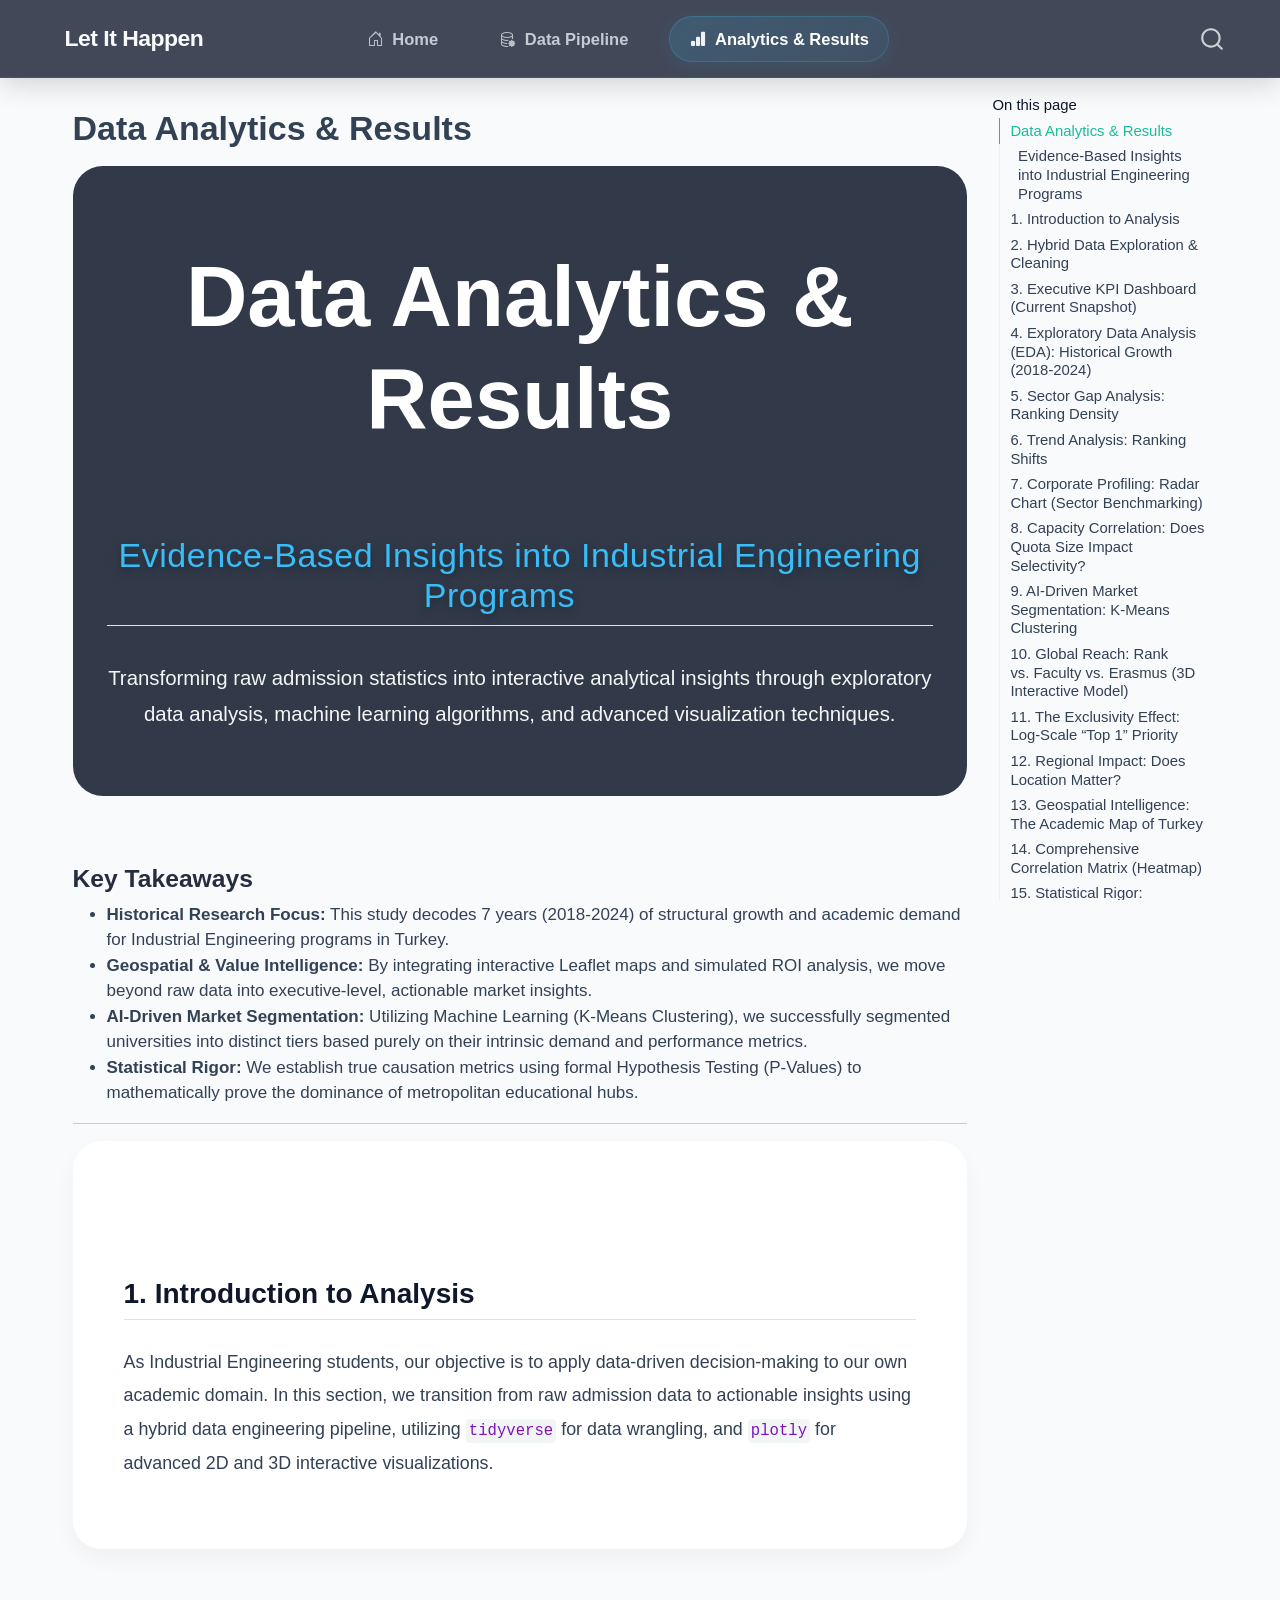
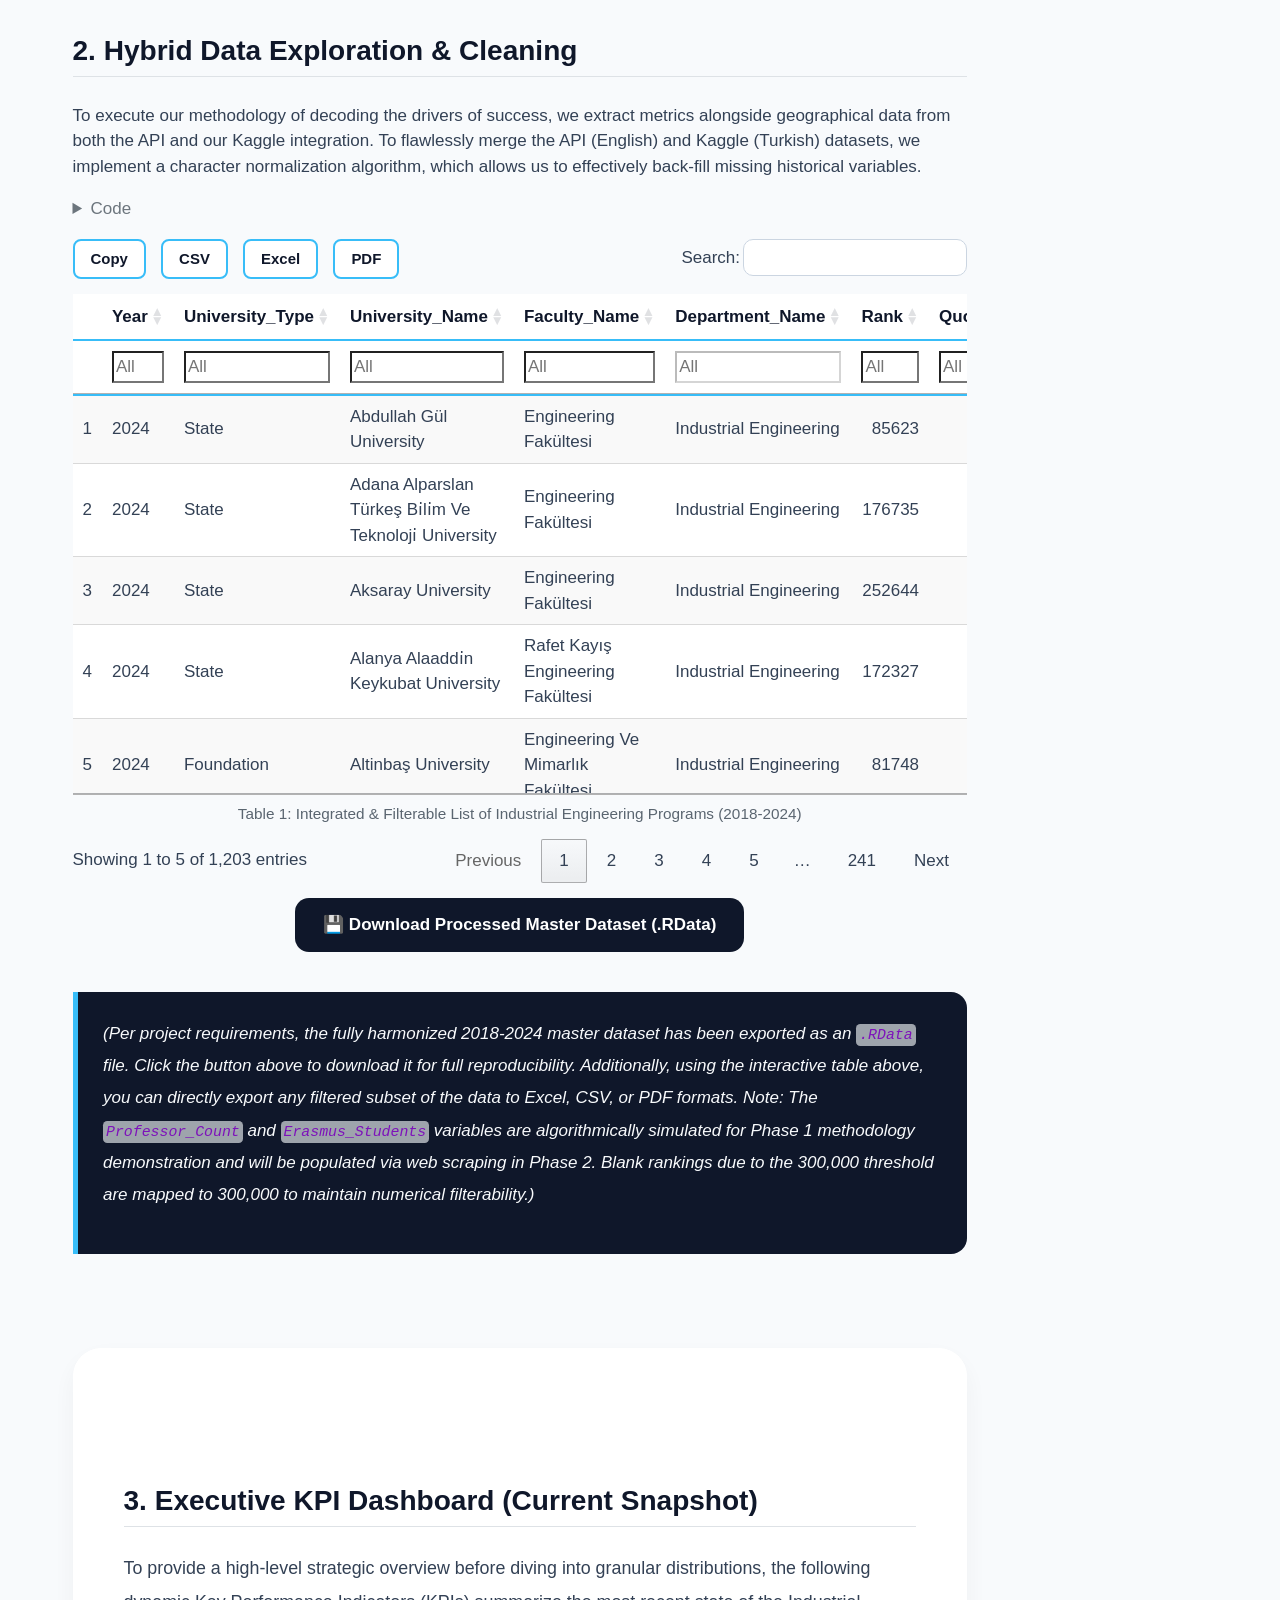
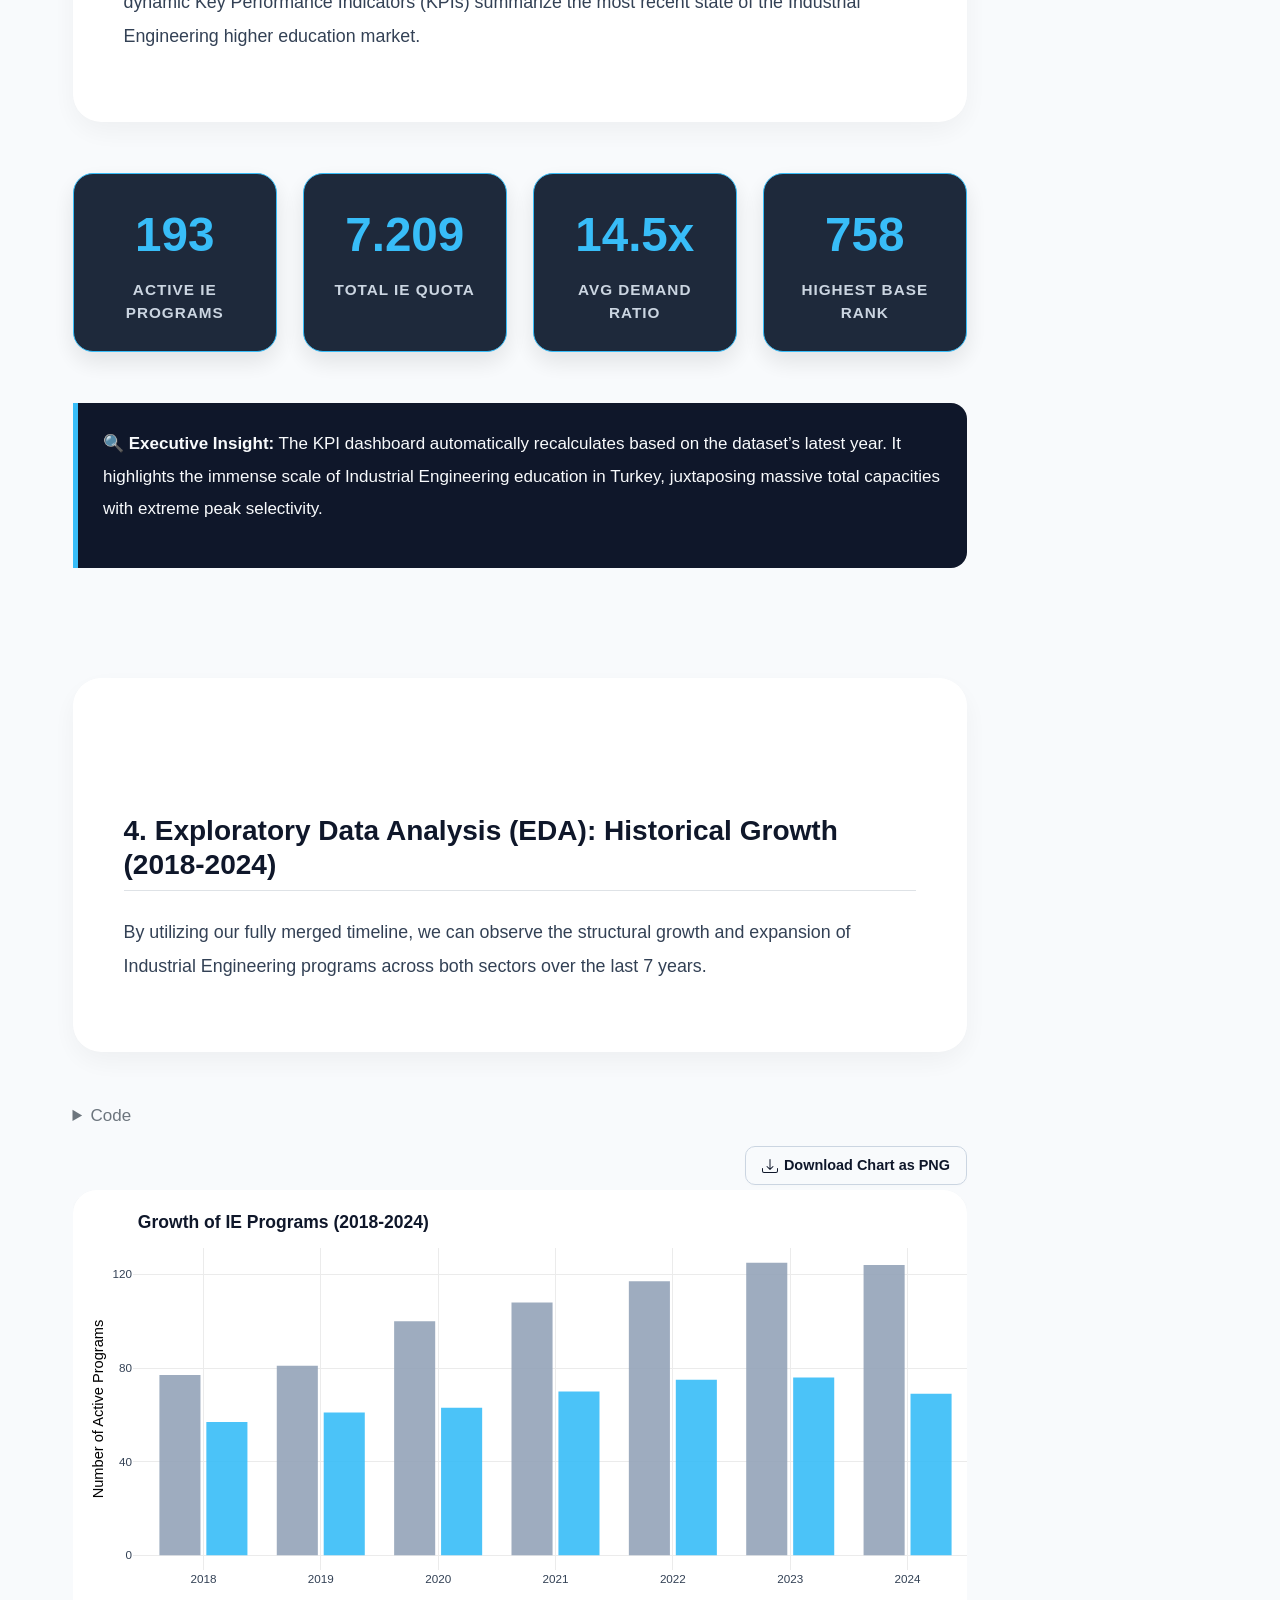
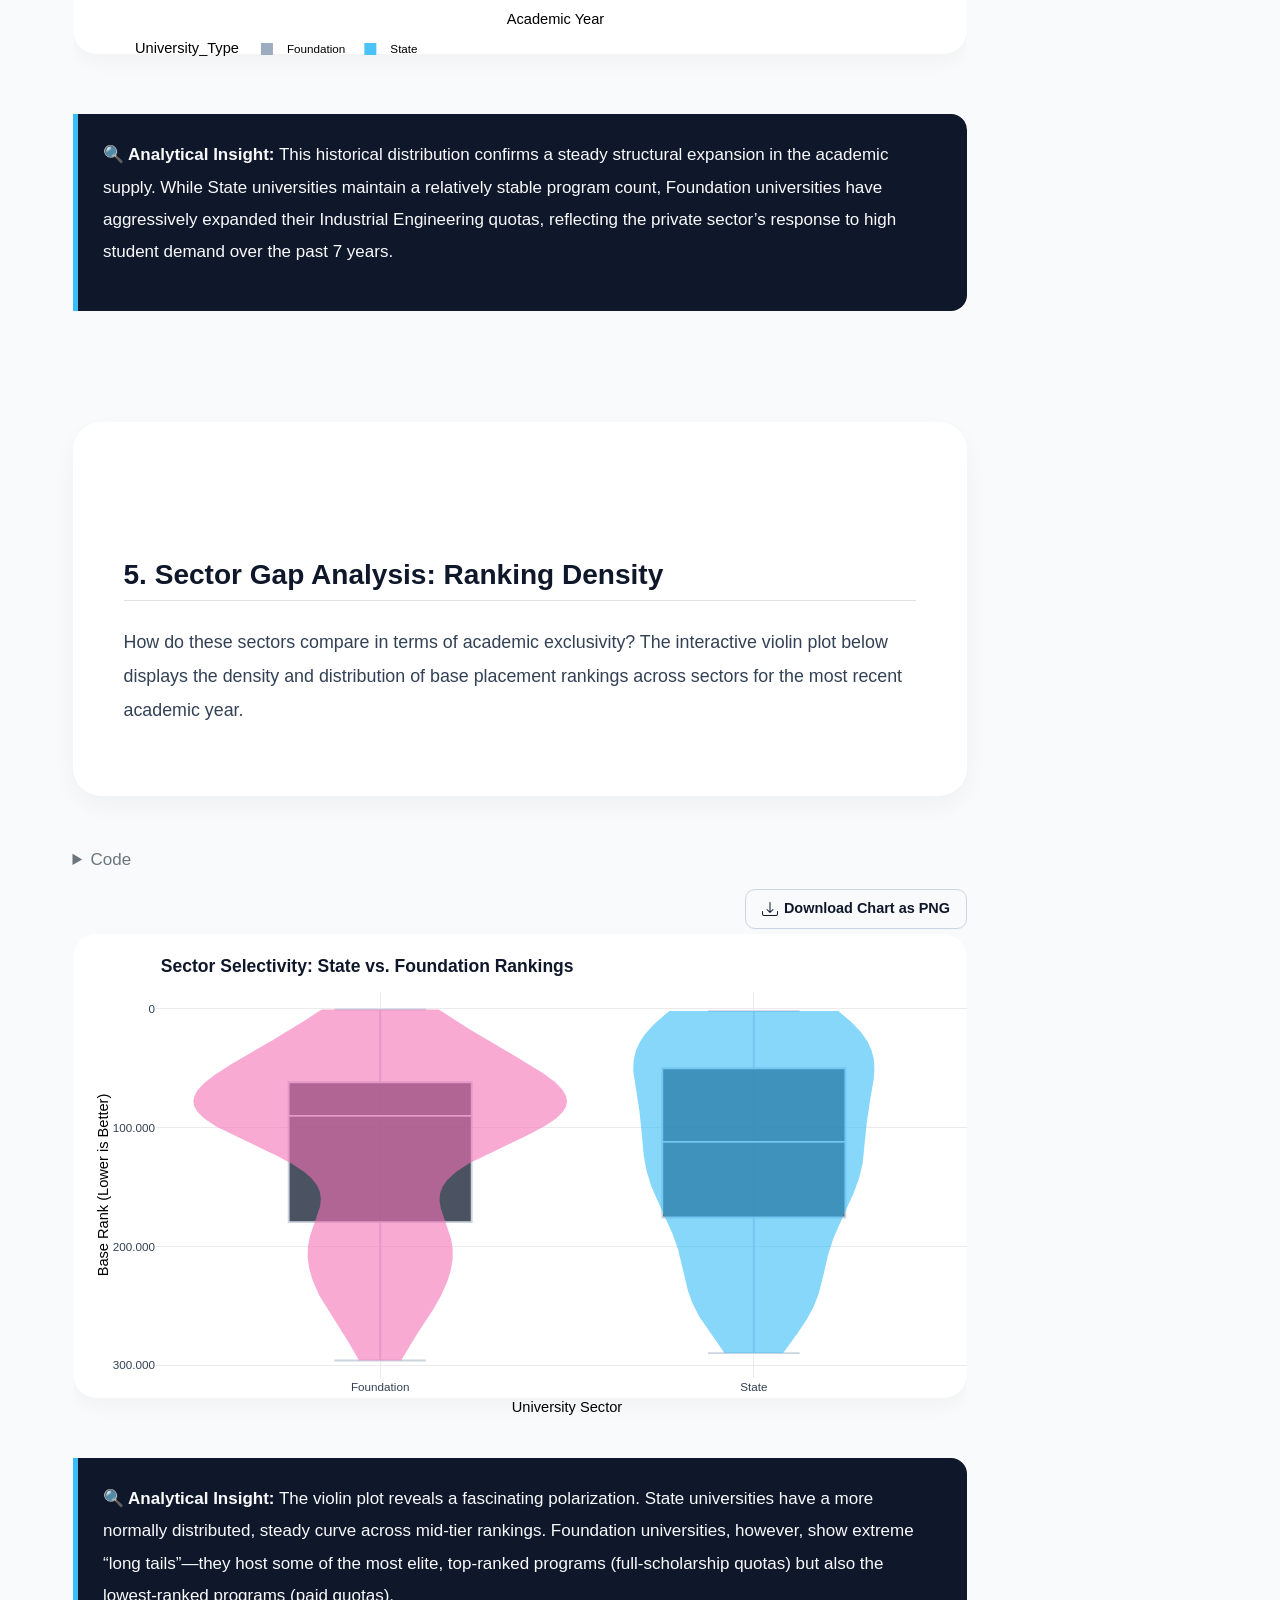
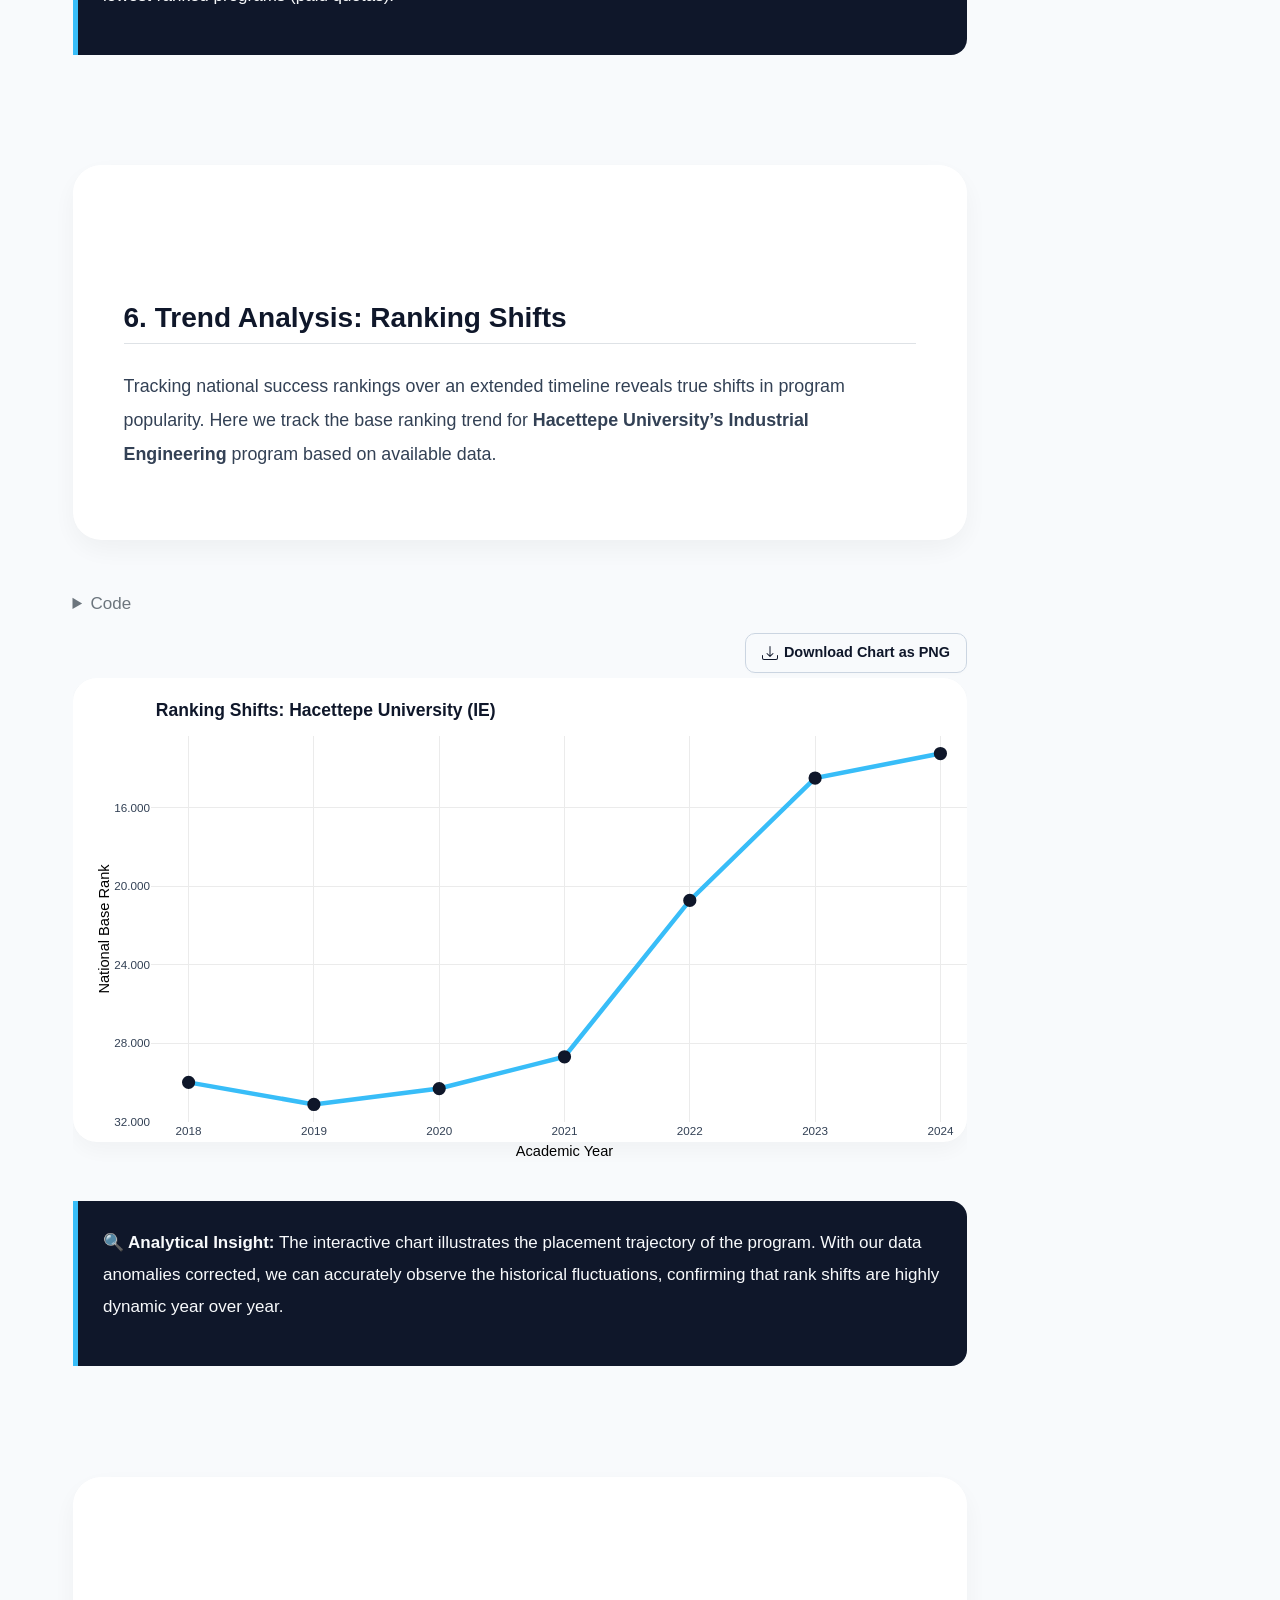
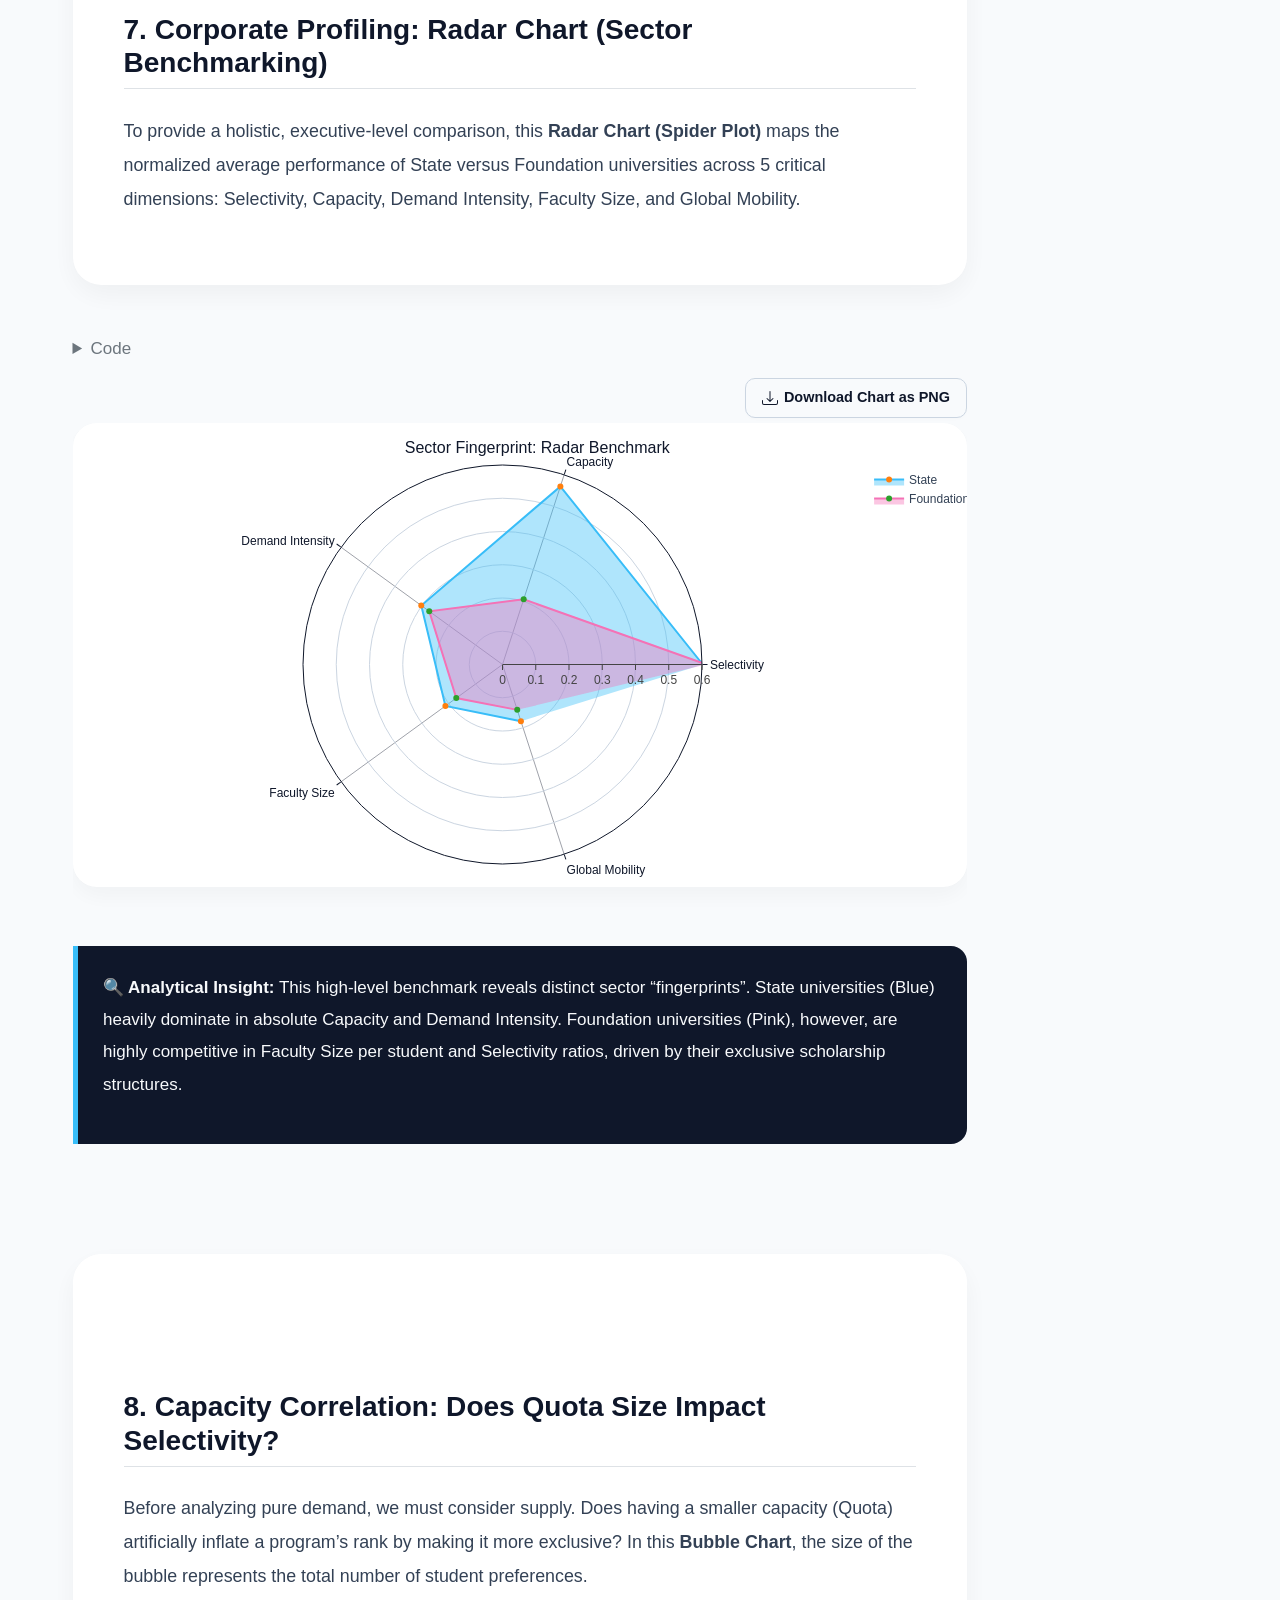
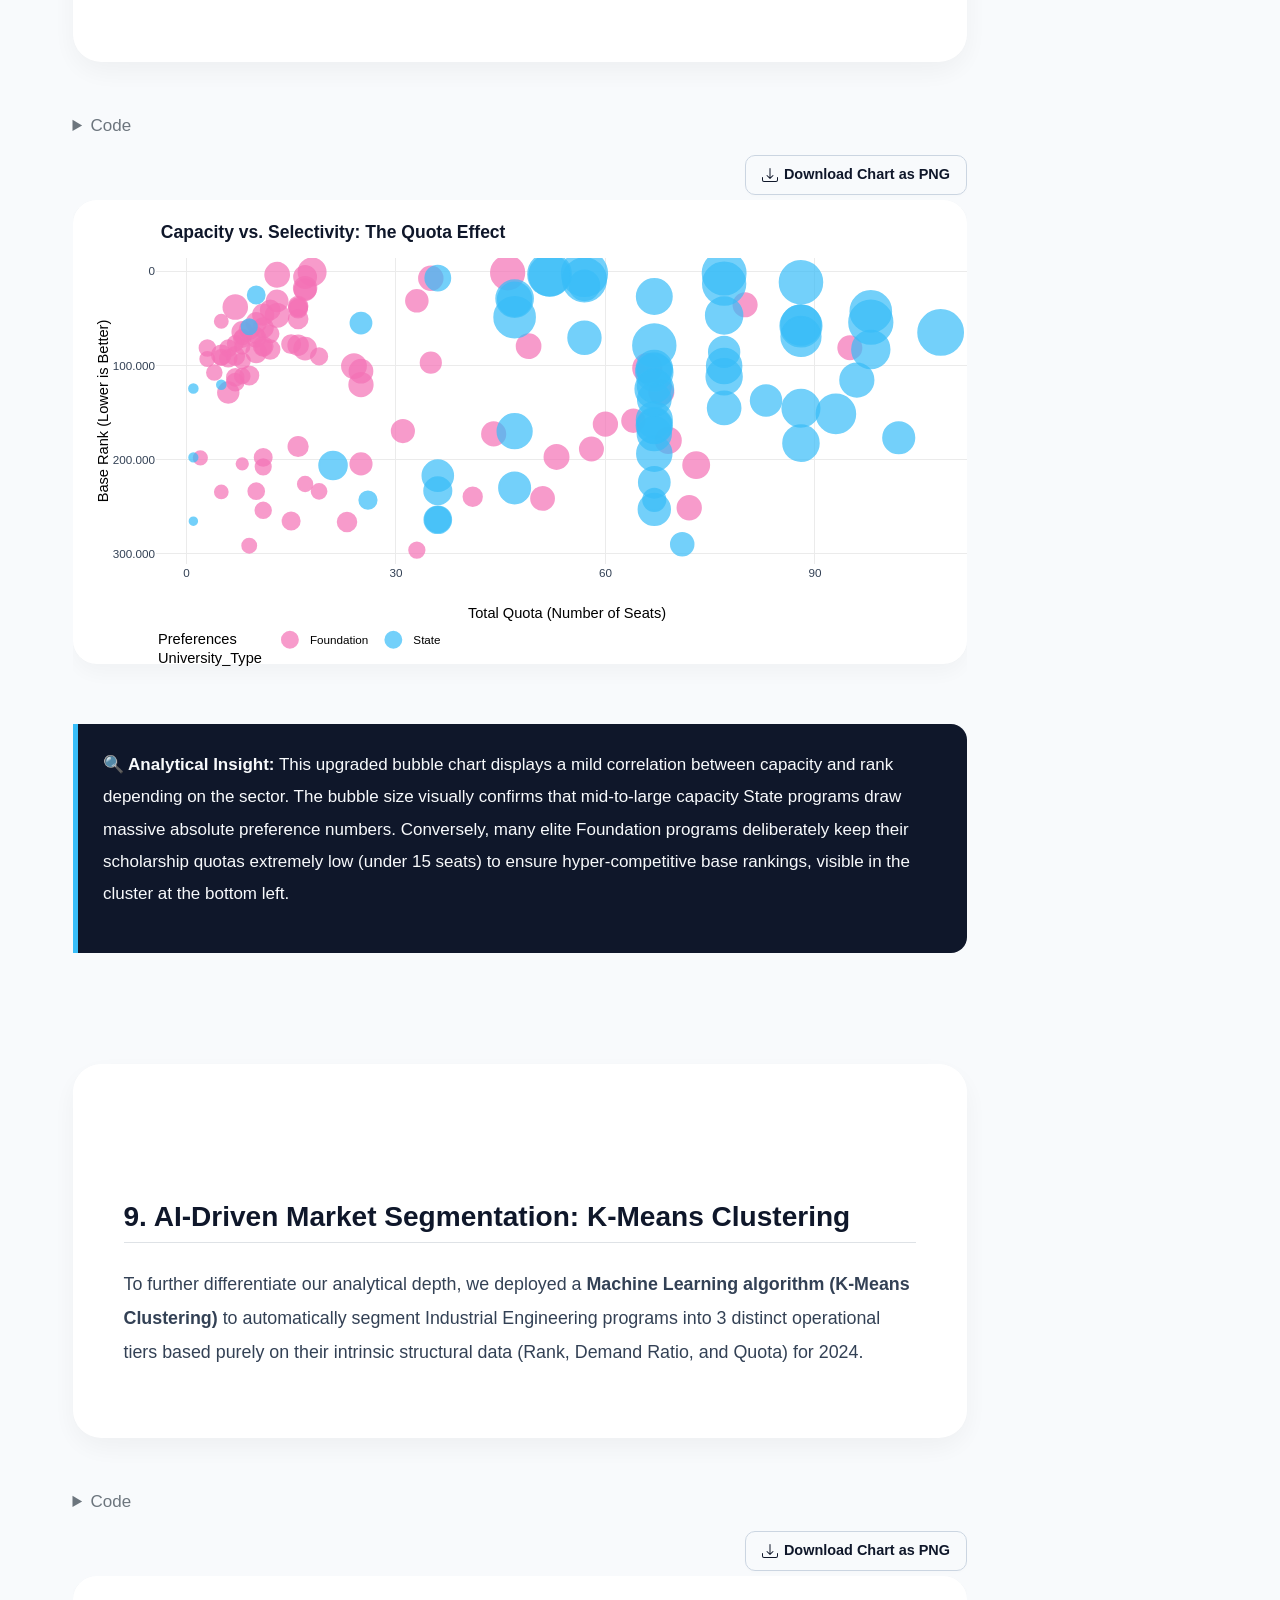
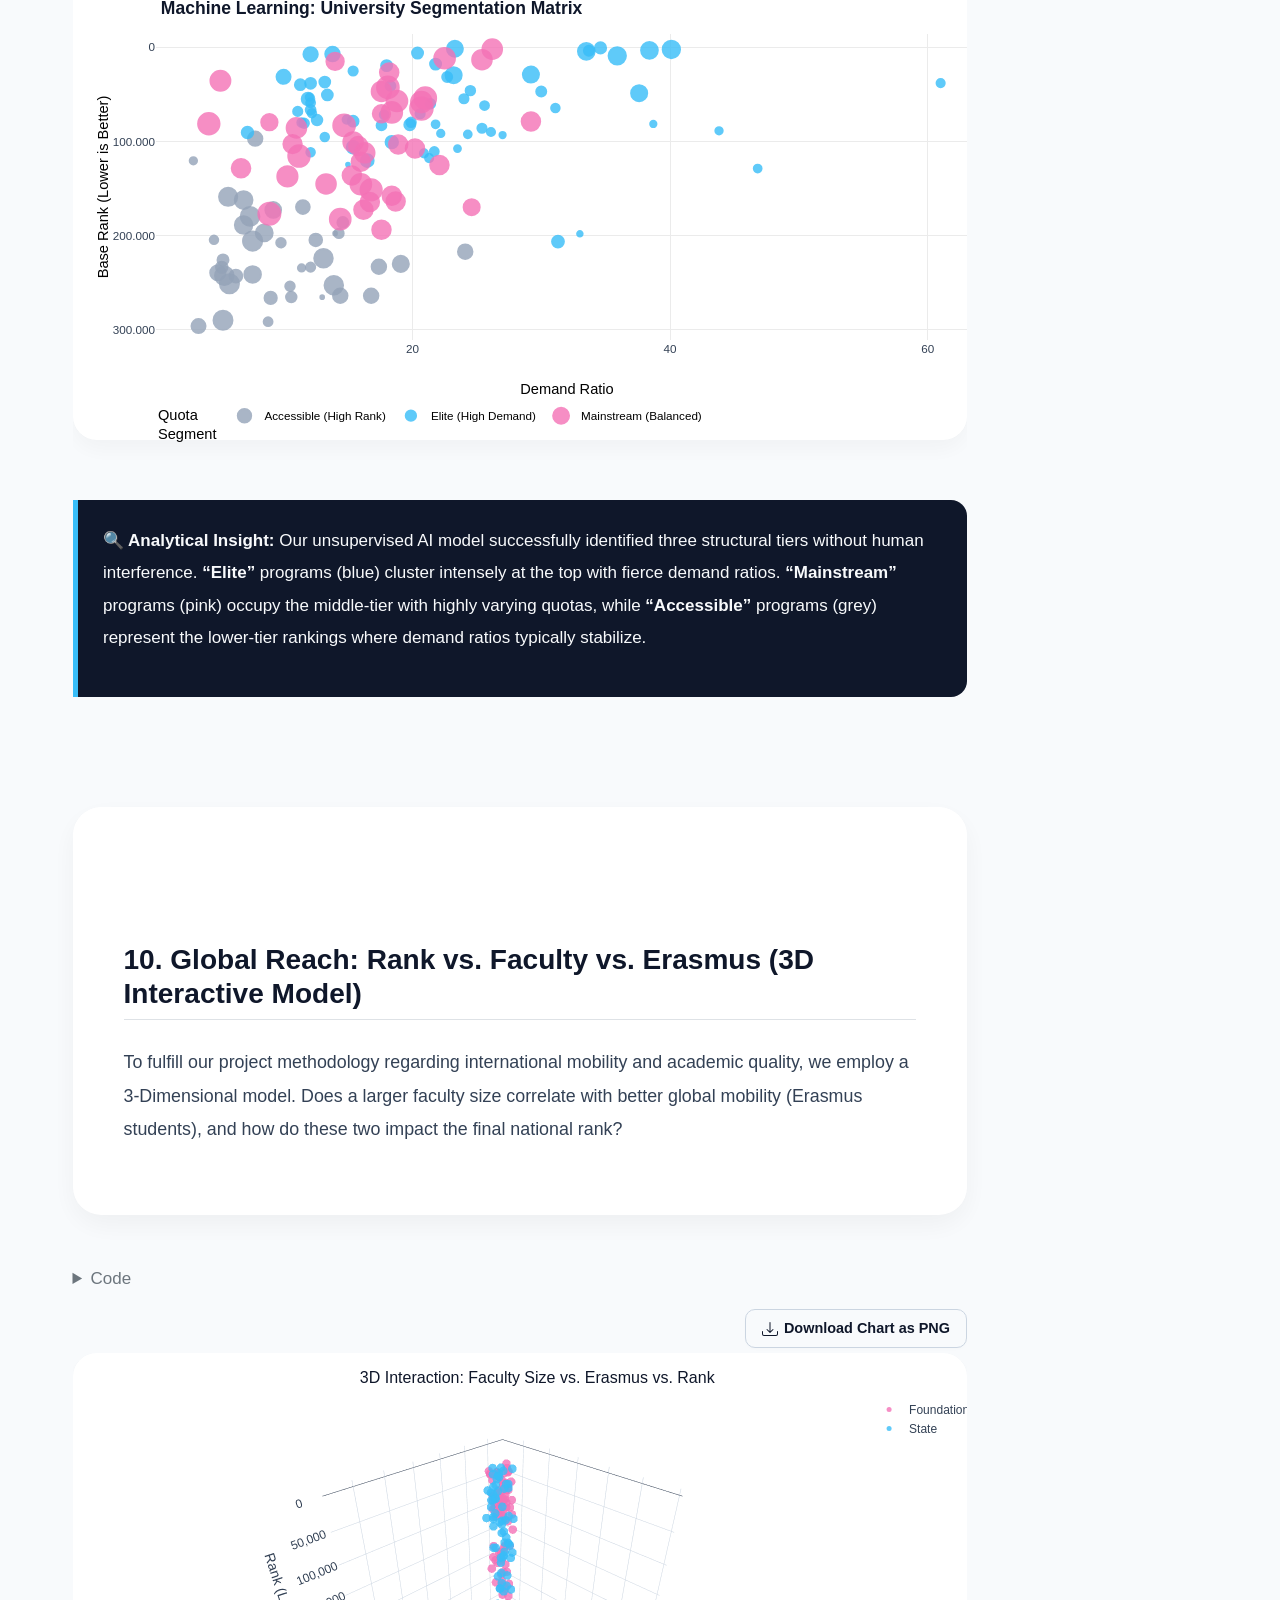
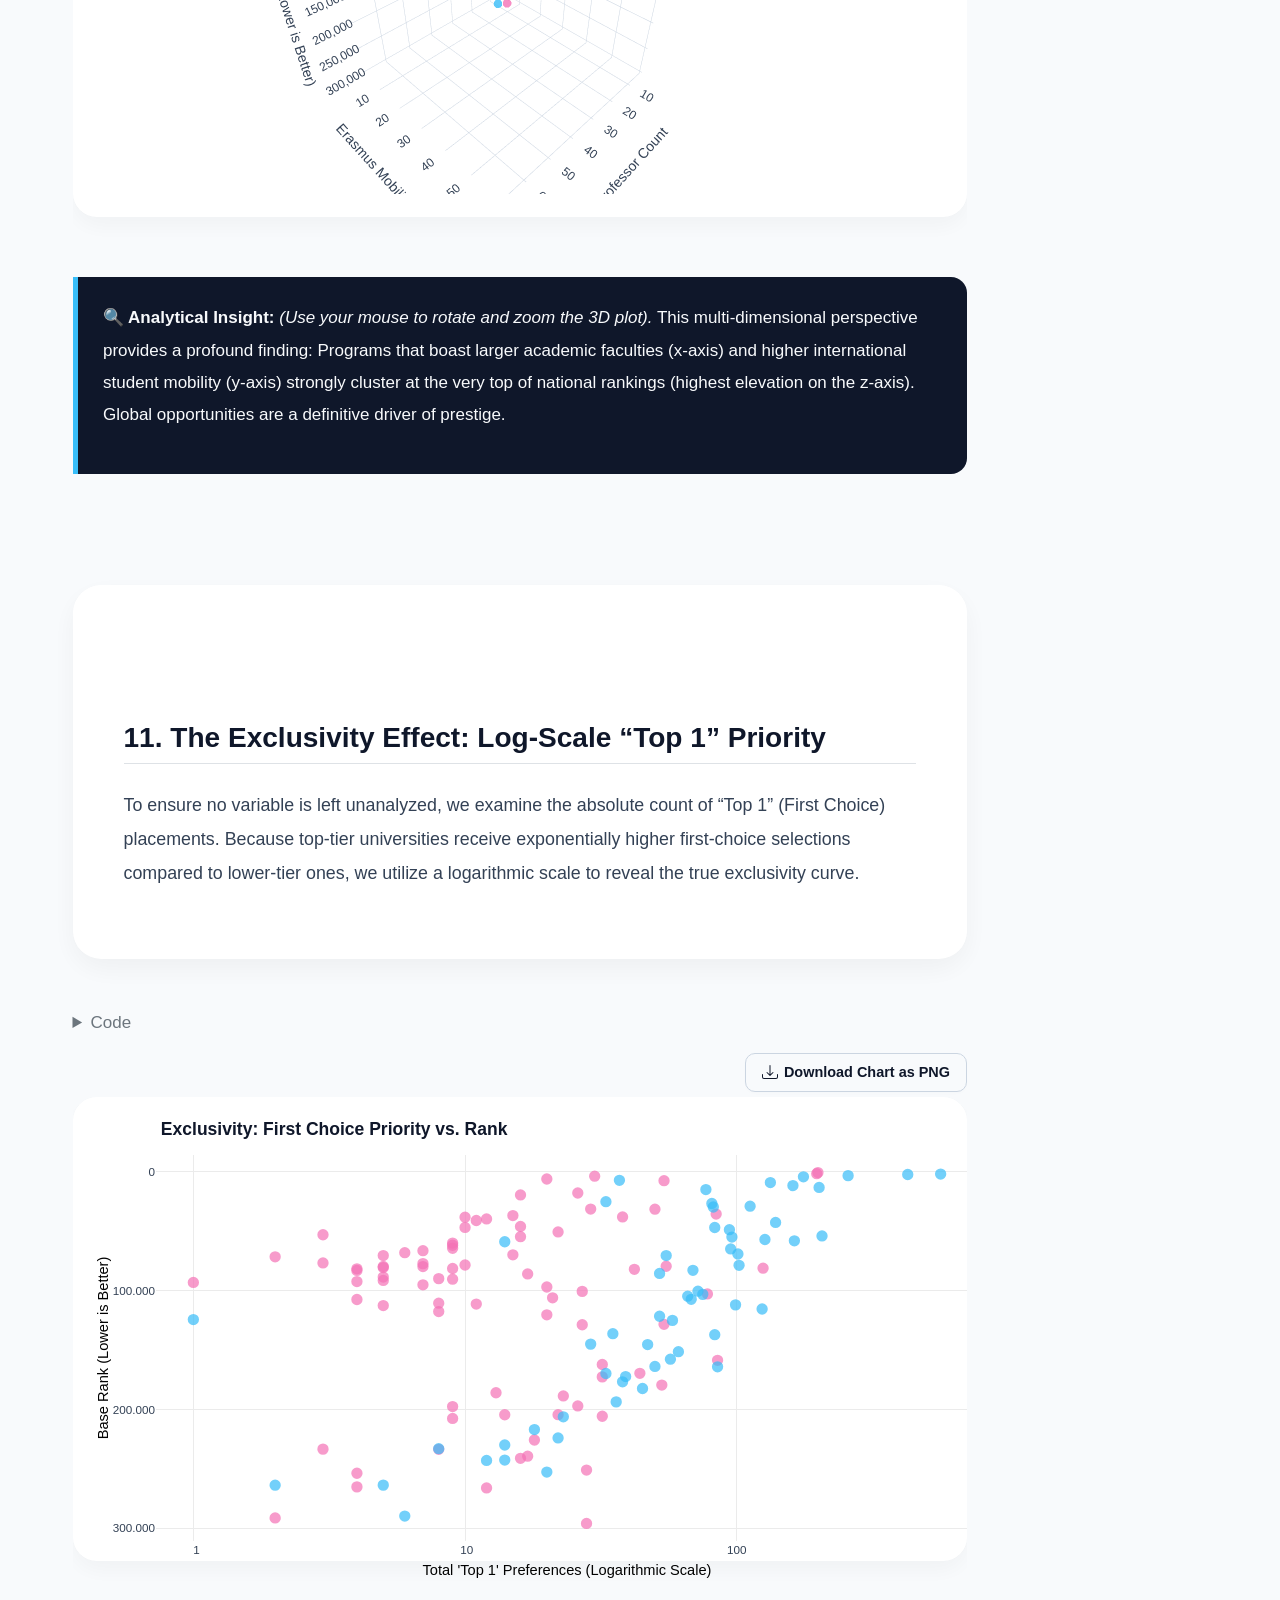
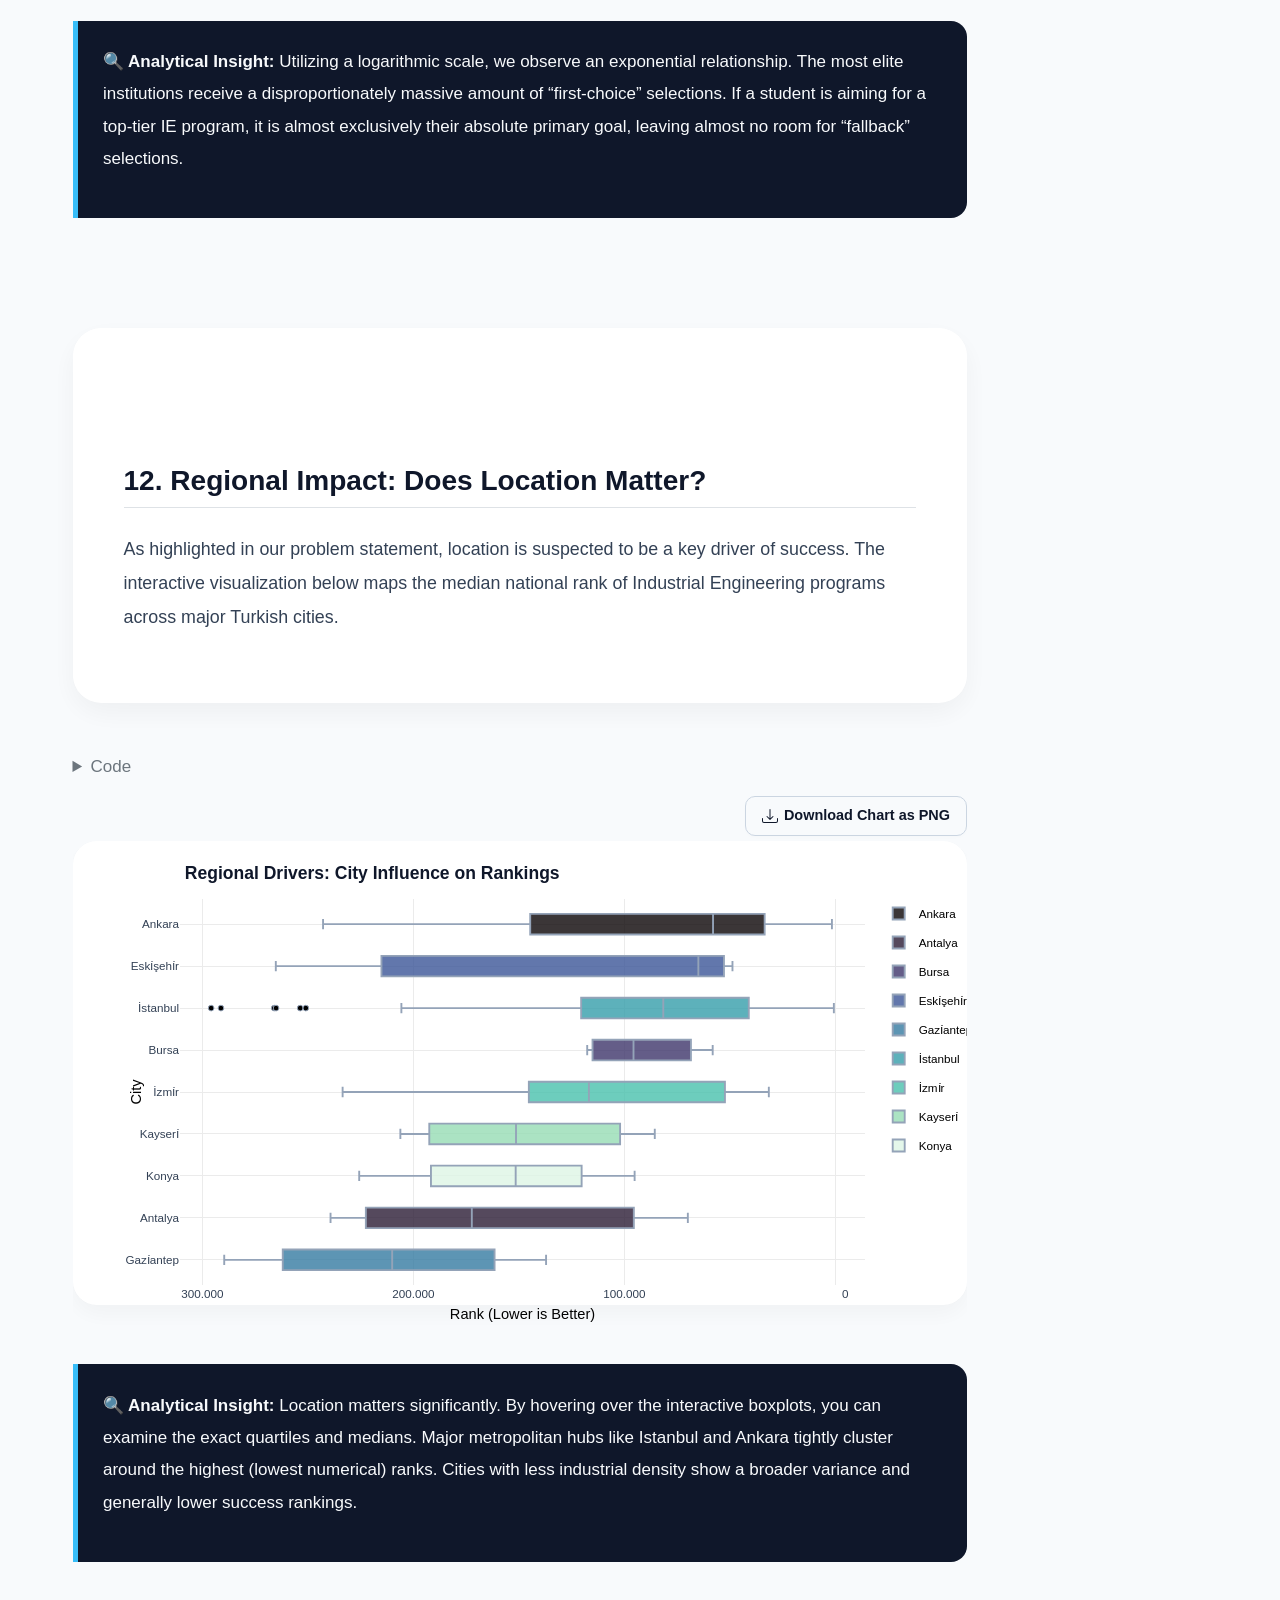
==== commit be70946a: "oldu gibi" ====
--- a/docs/analysis.html
+++ b/docs/analysis.html
@@ -2,13 +2,16 @@
 <html xmlns="http://www.w3.org/1999/xhtml" lang="en" xml:lang="en"><head>
 
 <meta charset="utf-8">
-<meta name="generator" content="quarto-1.8.25">
+<meta name="generator" content="quarto-1.9.30">
 
 <meta name="viewport" content="width=device-width, initial-scale=1.0, user-scalable=yes">
 
 
 <title>Data Analytics &amp; Results – Let It Happen</title>
 <style>
+/* Default styles provided by pandoc.
+** See https://pandoc.org/MANUAL.html#variables-for-html for config info.
+*/
 code{white-space: pre-wrap;}
 span.smallcaps{font-variant: small-caps;}
 div.columns{display: flex; gap: min(4vw, 1.5em);}
@@ -66,15 +69,14 @@
 <meta name="quarto:offset" content="./">
 <script src="site_libs/quarto-html/quarto.js" type="module"></script>
 <script src="site_libs/quarto-html/tabsets/tabsets.js" type="module"></script>
-<script src="site_libs/quarto-html/axe/axe-check.js" type="module"></script>
 <script src="site_libs/quarto-html/popper.min.js"></script>
 <script src="site_libs/quarto-html/tippy.umd.min.js"></script>
 <script src="site_libs/quarto-html/anchor.min.js"></script>
 <link href="site_libs/quarto-html/tippy.css" rel="stylesheet">
-<link href="site_libs/quarto-html/quarto-syntax-highlighting-7b89279ff1a6dce999919e0e67d4d9ec.css" rel="stylesheet" id="quarto-text-highlighting-styles">
+<link href="site_libs/quarto-html/quarto-syntax-highlighting-b6a8276bf55561bdbc268162d41bd1f7.css" rel="stylesheet" id="quarto-text-highlighting-styles">
 <script src="site_libs/bootstrap/bootstrap.min.js"></script>
 <link href="site_libs/bootstrap/bootstrap-icons.css" rel="stylesheet">
-<link href="site_libs/bootstrap/bootstrap-ffa9a6279353761231ec249df0a7fdd3.min.css" rel="stylesheet" append-hash="true" id="quarto-bootstrap" data-mode="light">
+<link href="site_libs/bootstrap/bootstrap-6b423f165eeea3787de40cb4f8e821c3.min.css" rel="stylesheet" append-hash="true" id="quarto-bootstrap" data-mode="light">
 <script id="quarto-search-options" type="application/json">{
   "location": "navbar",
   "copy-button": false,
@@ -195,8 +197,6 @@
     <nav class="navbar navbar-expand-lg " data-bs-theme="dark">
       <div class="navbar-container container-fluid">
       <div class="navbar-brand-container mx-auto">
-    <a href="./index.html" class="navbar-brand navbar-brand-logo">
-    </a>
     <a class="navbar-brand" href="./index.html">
     <span class="navbar-title">Let It Happen</span>
     </a>
@@ -302,11 +302,11 @@
 ========================= */
 ::selection {
   background-color: #38bdf8 !important; /* Seçilen metnin arka planı gökyüzü mavisi */
-  color: #0f172a !important; /* Seçilen metnin rengi lacivert */
+  color: #ffffff !important; /* Seçilen metnin rengi KUSURSUZ BEYAZ */
 }
 ::-moz-selection {
   background-color: #38bdf8 !important;
-  color: #0f172a !important;
+  color: #ffffff !important;
 }
 
 /* =========================
@@ -358,8 +358,8 @@
   font-size: 2rem;
   font-weight: 400;
   margin-bottom: 2rem;
-  color: #38bdf8 !important; /* Yazıyı çok net bir mavi yapar */
-  text-shadow: 0 4px 10px rgba(0, 0, 0, 0.4); /* Arka plandan ayırır */
+  color: #38bdf8 !important;
+  text-shadow: 0 4px 10px rgba(0, 0, 0, 0.4);
   letter-spacing: 0.5px;
 }
 
@@ -459,7 +459,7 @@
 }
 
 /* =========================
-DOWNLOAD BUTTON
+DOWNLOAD BUTTONS
 ========================= */
 
 .download-btn {
@@ -480,6 +480,30 @@
   background-color: #38bdf8;
 }
 
+/* DİNAMİK GRAFİK İNDİRME BUTON STİLİ */
+.chart-download-btn {
+  display: inline-flex;
+  align-items: center;
+  background-color: #f8fafc;
+  color: #0f172a;
+  border: 1px solid #cbd5e1;
+  padding: 8px 16px;
+  border-radius: 10px;
+  font-size: 0.85rem;
+  font-weight: 700;
+  cursor: pointer;
+  transition: all 0.3s ease;
+  box-shadow: 0 2px 5px rgba(0,0,0,0.02);
+}
+
+.chart-download-btn:hover {
+  background-color: #38bdf8;
+  color: white;
+  border-color: #38bdf8;
+  transform: translateY(-2px);
+  box-shadow: 0 4px 10px rgba(56, 189, 248, 0.25);
+}
+
 /* =========================
 DATATABLES (ADVANCED FIXES)
 ========================= */
@@ -513,13 +537,11 @@
   background-color: rgba(56, 189, 248, 0.08) !important;
 }
 
-/* Make Dropdown Selects Look Clean */
 .selectize-input {
   border-radius: 8px !important;
   border: 1px solid #cbd5e1 !important;
 }
 
-/* DT Export Buttons Enterprise Styling */
 .dt-buttons .dt-button {
   background: white !important;
   color: #0f172a !important;
@@ -538,7 +560,7 @@
 }
 
 /* =========================
-PLOTLY FIX
+PLOTLY & MAP
 ========================= */
 
 .js-plotly-plot {
@@ -549,25 +571,16 @@
   margin-bottom: 2rem;
 }
 
-/* LEAFLET MAP CONTAINER */
 .leaflet-container {
   border-radius: 24px;
   box-shadow: 0 10px 25px rgba(0,0,0,0.04);
   margin-bottom: 2rem;
 }
 
-/* =========================
-CODE BLOCKS
-========================= */
-
 pre {
   border-radius: 18px !important;
   padding: 1rem !important;
 }
-
-/* =========================
-HEADINGS
-========================= */
 
 h2 {
   margin-top: 5rem;
@@ -581,6 +594,36 @@
 }
 
 </style>
+
+<script>
+window.addEventListener('load', function() {
+  setTimeout(function() {
+    var plots = document.querySelectorAll('.js-plotly-plot');
+    plots.forEach(function(plot, i) {
+      // Create a wrapper for the button
+      var wrap = document.createElement('div');
+      wrap.style.display = 'flex';
+      wrap.style.justifyContent = 'flex-end';
+      wrap.style.width = '100%';
+      wrap.style.marginBottom = '5px';
+      
+      // Create the explicit download button
+      var btn = document.createElement('button');
+      btn.className = 'chart-download-btn';
+      btn.innerHTML = '<svg xmlns="[http://www.w3.org/2000/svg](http://www.w3.org/2000/svg)" width="16" height="16" fill="currentColor" class="bi bi-download" viewBox="0 0 16 16" style="margin-right:6px;"><path d="M.5 9.9a.5.5 0 0 1 .5.5v2.5a1 1 0 0 0 1 1h12a1 1 0 0 0 1-1v-2.5a.5.5 0 0 1 1 0v2.5a2 2 0 0 1-2 2H2a2 2 0 0 1-2-2v-2.5a.5.5 0 0 1 .5-.5z"/><path d="M7.646 11.854a.5.5 0 0 0 .708 0l3-3a.5.5 0 0 0-.708-.708L8.5 10.293V1.5a.5.5 0 0 0-1 0v8.793L5.354 8.146a.5.5 0 1 0-.708.708l3 3z"/></svg> Download Chart as PNG';
+      
+      // Wire up the button to Plotly's native High-Res download API
+      btn.onclick = function() {
+        Plotly.downloadImage(plot, {format: 'png', width: 1920, height: 1080, scale: 2, filename: 'LetItHappen_Analytics_Chart_' + (i+1)});
+      };
+      
+      // Insert button right above the plot
+      wrap.appendChild(btn);
+      plot.parentNode.insertBefore(wrap, plot);
+    });
+  }, 2500); // Wait 2.5 seconds to ensure htmlwidgets are fully rendered
+});
+</script>
 <section id="key-takeaways" class="level3">
 <h3 class="anchored" data-anchor-id="key-takeaways">Key Takeaways</h3>
 <ul>
@@ -822,7 +865,7 @@
 </details>
 <div class="cell-output-display">
 <div class="plotly html-widget html-fill-item" id="htmlwidget-0119c27feb8f39fcea53" style="width:100%;height:464px;"></div>
-<script type="application/json" data-for="htmlwidget-0119c27feb8f39fcea53">{"x":{"data":[{"orientation":"v","width":[0.35000000000000009,0.35000000000000009,0.34999999999999964,0.34999999999999964,0.34999999999999964,0.34999999999999964,0.34999999999999964],"base":[0,0,0,0,0,0,0],"x":[0.80000000000000004,1.8,2.7999999999999998,3.7999999999999998,4.7999999999999998,5.7999999999999998,6.7999999999999998],"y":[77,81,100,108,117,125,124],"text":["Year: 2018 <br>Sector: Foundation <br>Programs: 77","Year: 2019 <br>Sector: Foundation <br>Programs: 81","Year: 2020 <br>Sector: Foundation <br>Programs: 100","Year: 2021 <br>Sector: Foundation <br>Programs: 108","Year: 2022 <br>Sector: Foundation <br>Programs: 117","Year: 2023 <br>Sector: Foundation <br>Programs: 125","Year: 2024 <br>Sector: Foundation <br>Programs: 124"],"type":"bar","textposition":"none","marker":{"autocolorscale":false,"color":"rgba(148,163,184,0.9)","line":{"width":1.8897637795275593,"color":"transparent"}},"name":"Foundation","legendgroup":"Foundation","showlegend":true,"xaxis":"x","yaxis":"y","hoverinfo":"text","frame":null},{"orientation":"v","width":[0.35000000000000009,0.34999999999999964,0.34999999999999964,0.34999999999999964,0.34999999999999964,0.34999999999999964,0.34999999999999964],"base":[0,0,0,0,0,0,0],"x":[1.2,2.2000000000000002,3.2000000000000002,4.2000000000000002,5.2000000000000002,6.2000000000000002,7.2000000000000002],"y":[57,61,63,70,75,76,69],"text":["Year: 2018 <br>Sector: State <br>Programs: 57","Year: 2019 <br>Sector: State <br>Programs: 61","Year: 2020 <br>Sector: State <br>Programs: 63","Year: 2021 <br>Sector: State <br>Programs: 70","Year: 2022 <br>Sector: State <br>Programs: 75","Year: 2023 <br>Sector: State <br>Programs: 76","Year: 2024 <br>Sector: State <br>Programs: 69"],"type":"bar","textposition":"none","marker":{"autocolorscale":false,"color":"rgba(56,189,248,0.9)","line":{"width":1.8897637795275593,"color":"transparent"}},"name":"State","legendgroup":"State","showlegend":true,"xaxis":"x","yaxis":"y","hoverinfo":"text","frame":null}],"layout":{"margin":{"t":40.840182648401829,"r":7.3059360730593621,"b":37.260273972602747,"l":43.105022831050235},"paper_bgcolor":"transparent","font":{"color":"#334155","family":"","size":14.611872146118724},"title":{"text":"<b> Growth of IE Programs (2018-2024) <\/b>","font":{"color":"rgba(15,23,42,1)","family":"","size":17.534246575342465},"x":0,"xref":"paper"},"xaxis":{"domain":[0,1],"automargin":true,"type":"linear","autorange":false,"range":[0.40000000000000002,7.5999999999999996],"tickmode":"array","ticktext":["2018","2019","2020","2021","2022","2023","2024"],"tickvals":[1,2,3,4.0000000000000009,5,6,7],"categoryorder":"array","categoryarray":["2018","2019","2020","2021","2022","2023","2024"],"nticks":null,"ticks":"","tickcolor":null,"ticklen":3.6529680365296811,"tickwidth":0,"showticklabels":true,"tickfont":{"color":"rgba(51,65,85,1)","family":"","size":11.68949771689498},"tickangle":-0,"showline":false,"linecolor":null,"linewidth":0,"showgrid":true,"gridcolor":"rgba(235,235,235,1)","gridwidth":0.66417600664176002,"zeroline":false,"anchor":"y","title":{"text":"Academic Year","font":{"color":"rgba(0,0,0,1)","family":"","size":14.611872146118724}},"hoverformat":".2f"},"yaxis":{"domain":[0,1],"automargin":true,"type":"linear","autorange":false,"range":[-6.25,131.25],"tickmode":"array","ticktext":["0","40","80","120"],"tickvals":[0,40,80,120],"categoryorder":"array","categoryarray":["0","40","80","120"],"nticks":null,"ticks":"","tickcolor":null,"ticklen":3.6529680365296811,"tickwidth":0,"showticklabels":true,"tickfont":{"color":"rgba(51,65,85,1)","family":"","size":11.68949771689498},"tickangle":-0,"showline":false,"linecolor":null,"linewidth":0,"showgrid":true,"gridcolor":"rgba(235,235,235,1)","gridwidth":0.66417600664176002,"zeroline":false,"anchor":"x","title":{"text":"Number of Active Programs","font":{"color":"rgba(0,0,0,1)","family":"","size":14.611872146118724}},"hoverformat":".2f"},"shapes":[],"showlegend":true,"legend":{"bgcolor":null,"bordercolor":null,"borderwidth":0,"font":{"color":"rgba(0,0,0,1)","family":"","size":11.68949771689498},"title":{"text":"University_Type","font":{"color":"rgba(0,0,0,1)","family":"","size":14.611872146118724}},"orientation":"h","x":0,"y":-0.20000000000000001},"hovermode":"closest","barmode":"relative","plot_bgcolor":"transparent"},"config":{"doubleClick":"reset","modeBarButtonsToAdd":["hoverclosest","hovercompare"],"showSendToCloud":false},"source":"A","attrs":{"1e4cace76cf":{"x":{},"y":{},"fill":{},"text":{},"type":"bar"}},"cur_data":"1e4cace76cf","visdat":{"1e4cace76cf":["function (y) ","x"]},"highlight":{"on":"plotly_click","persistent":false,"dynamic":false,"selectize":false,"opacityDim":0.20000000000000001,"selected":{"opacity":1},"debounce":0},"shinyEvents":["plotly_hover","plotly_click","plotly_selected","plotly_relayout","plotly_brushed","plotly_brushing","plotly_clickannotation","plotly_doubleclick","plotly_deselect","plotly_afterplot","plotly_sunburstclick"],"base_url":"https://plot.ly"},"evals":[],"jsHooks":[]}</script>
+<script type="application/json" data-for="htmlwidget-0119c27feb8f39fcea53">{"x":{"data":[{"orientation":"v","width":[0.35000000000000009,0.35000000000000009,0.34999999999999964,0.34999999999999964,0.34999999999999964,0.34999999999999964,0.34999999999999964],"base":[0,0,0,0,0,0,0],"x":[0.80000000000000004,1.8,2.7999999999999998,3.7999999999999998,4.7999999999999998,5.7999999999999998,6.7999999999999998],"y":[77,81,100,108,117,125,124],"text":["Year: 2018 <br>Sector: Foundation <br>Programs: 77","Year: 2019 <br>Sector: Foundation <br>Programs: 81","Year: 2020 <br>Sector: Foundation <br>Programs: 100","Year: 2021 <br>Sector: Foundation <br>Programs: 108","Year: 2022 <br>Sector: Foundation <br>Programs: 117","Year: 2023 <br>Sector: Foundation <br>Programs: 125","Year: 2024 <br>Sector: Foundation <br>Programs: 124"],"type":"bar","textposition":"none","marker":{"autocolorscale":false,"color":"rgba(148,163,184,0.9)","line":{"width":1.8897637795275593,"color":"transparent"}},"name":"Foundation","legendgroup":"Foundation","showlegend":true,"xaxis":"x","yaxis":"y","hoverinfo":"text","frame":null},{"orientation":"v","width":[0.35000000000000009,0.34999999999999964,0.34999999999999964,0.34999999999999964,0.34999999999999964,0.34999999999999964,0.34999999999999964],"base":[0,0,0,0,0,0,0],"x":[1.2,2.2000000000000002,3.2000000000000002,4.2000000000000002,5.2000000000000002,6.2000000000000002,7.2000000000000002],"y":[57,61,63,70,75,76,69],"text":["Year: 2018 <br>Sector: State <br>Programs: 57","Year: 2019 <br>Sector: State <br>Programs: 61","Year: 2020 <br>Sector: State <br>Programs: 63","Year: 2021 <br>Sector: State <br>Programs: 70","Year: 2022 <br>Sector: State <br>Programs: 75","Year: 2023 <br>Sector: State <br>Programs: 76","Year: 2024 <br>Sector: State <br>Programs: 69"],"type":"bar","textposition":"none","marker":{"autocolorscale":false,"color":"rgba(56,189,248,0.9)","line":{"width":1.8897637795275593,"color":"transparent"}},"name":"State","legendgroup":"State","showlegend":true,"xaxis":"x","yaxis":"y","hoverinfo":"text","frame":null}],"layout":{"margin":{"t":40.840182648401829,"r":7.3059360730593621,"b":37.260273972602747,"l":43.105022831050235},"paper_bgcolor":"transparent","font":{"color":"#334155","family":"","size":14.611872146118724},"title":{"text":"<b> Growth of IE Programs (2018-2024) <\/b>","font":{"color":"rgba(15,23,42,1)","family":"","size":17.534246575342465},"x":0,"xref":"paper"},"xaxis":{"domain":[0,1],"automargin":true,"type":"linear","autorange":false,"range":[0.40000000000000002,7.5999999999999996],"tickmode":"array","ticktext":["2018","2019","2020","2021","2022","2023","2024"],"tickvals":[1,2,3,4.0000000000000009,5,6,7],"categoryorder":"array","categoryarray":["2018","2019","2020","2021","2022","2023","2024"],"nticks":null,"ticks":"","tickcolor":null,"ticklen":3.6529680365296811,"tickwidth":0,"showticklabels":true,"tickfont":{"color":"rgba(51,65,85,1)","family":"","size":11.68949771689498},"tickangle":-0,"showline":false,"linecolor":null,"linewidth":0,"showgrid":true,"gridcolor":"rgba(235,235,235,1)","gridwidth":0.66417600664176002,"zeroline":false,"anchor":"y","title":{"text":"Academic Year","font":{"color":"rgba(0,0,0,1)","family":"","size":14.611872146118724}},"hoverformat":".2f"},"yaxis":{"domain":[0,1],"automargin":true,"type":"linear","autorange":false,"range":[-6.25,131.25],"tickmode":"array","ticktext":["0","40","80","120"],"tickvals":[0,40,80,120],"categoryorder":"array","categoryarray":["0","40","80","120"],"nticks":null,"ticks":"","tickcolor":null,"ticklen":3.6529680365296811,"tickwidth":0,"showticklabels":true,"tickfont":{"color":"rgba(51,65,85,1)","family":"","size":11.68949771689498},"tickangle":-0,"showline":false,"linecolor":null,"linewidth":0,"showgrid":true,"gridcolor":"rgba(235,235,235,1)","gridwidth":0.66417600664176002,"zeroline":false,"anchor":"x","title":{"text":"Number of Active Programs","font":{"color":"rgba(0,0,0,1)","family":"","size":14.611872146118724}},"hoverformat":".2f"},"shapes":[],"showlegend":true,"legend":{"bgcolor":null,"bordercolor":null,"borderwidth":0,"font":{"color":"rgba(0,0,0,1)","family":"","size":11.68949771689498},"title":{"text":"University_Type","font":{"color":"rgba(0,0,0,1)","family":"","size":14.611872146118724}},"orientation":"h","x":0,"y":-0.20000000000000001},"hovermode":"closest","barmode":"relative","plot_bgcolor":"transparent"},"config":{"doubleClick":"reset","modeBarButtonsToAdd":["hoverclosest","hovercompare"],"showSendToCloud":false},"source":"A","attrs":{"21a821442dce":{"x":{},"y":{},"fill":{},"text":{},"type":"bar"}},"cur_data":"21a821442dce","visdat":{"21a821442dce":["function (y) ","x"]},"highlight":{"on":"plotly_click","persistent":false,"dynamic":false,"selectize":false,"opacityDim":0.20000000000000001,"selected":{"opacity":1},"debounce":0},"shinyEvents":["plotly_hover","plotly_click","plotly_selected","plotly_relayout","plotly_brushed","plotly_brushing","plotly_clickannotation","plotly_doubleclick","plotly_deselect","plotly_afterplot","plotly_sunburstclick"],"base_url":"https://plot.ly"},"evals":[],"jsHooks":[]}</script>
 </div>
 </div>
 <div class="insight-box">
@@ -848,11 +891,14 @@
 <span id="cb3-10"><a href="#cb3-10" aria-hidden="true" tabindex="-1"></a>  <span class="fu">theme</span>(<span class="at">plot.title =</span> <span class="fu">element_text</span>(<span class="at">face =</span> <span class="st">"bold"</span>, <span class="at">color =</span> <span class="st">"#0f172a"</span>), <span class="at">axis.text =</span> <span class="fu">element_text</span>(<span class="at">color =</span> <span class="st">"#334155"</span>))</span>
 <span id="cb3-11"><a href="#cb3-11" aria-hidden="true" tabindex="-1"></a></span>
 <span id="cb3-12"><a href="#cb3-12" aria-hidden="true" tabindex="-1"></a><span class="fu">ggplotly</span>(p_violin, <span class="at">tooltip =</span> <span class="st">"text"</span>) <span class="sc">%&gt;%</span></span>
-<span id="cb3-13"><a href="#cb3-13" aria-hidden="true" tabindex="-1"></a>  <span class="fu">layout</span>(<span class="at">plot_bgcolor =</span> <span class="st">"transparent"</span>, <span class="at">paper_bgcolor =</span> <span class="st">"transparent"</span>, <span class="at">font =</span> <span class="fu">list</span>(<span class="at">color =</span> <span class="st">"#334155"</span>), <span class="at">showlegend =</span> <span class="cn">FALSE</span>)</span></code></pre></div><button title="Copy to Clipboard" class="code-copy-button"><i class="bi"></i></button></div>
+<span id="cb3-13"><a href="#cb3-13" aria-hidden="true" tabindex="-1"></a>  <span class="fu">layout</span>(</span>
+<span id="cb3-14"><a href="#cb3-14" aria-hidden="true" tabindex="-1"></a>    <span class="at">separators =</span> <span class="st">".,"</span>,</span>
+<span id="cb3-15"><a href="#cb3-15" aria-hidden="true" tabindex="-1"></a>    <span class="at">yaxis =</span> <span class="fu">list</span>(<span class="at">tickformat =</span> <span class="st">","</span>),</span>
+<span id="cb3-16"><a href="#cb3-16" aria-hidden="true" tabindex="-1"></a>    <span class="at">plot_bgcolor =</span> <span class="st">"transparent"</span>, <span class="at">paper_bgcolor =</span> <span class="st">"transparent"</span>, <span class="at">font =</span> <span class="fu">list</span>(<span class="at">color =</span> <span class="st">"#334155"</span>), <span class="at">showlegend =</span> <span class="cn">FALSE</span>)</span></code></pre></div><button title="Copy to Clipboard" class="code-copy-button"><i class="bi"></i></button></div>
 </details>
 <div class="cell-output-display">
 <div class="plotly html-widget html-fill-item" id="htmlwidget-0877d8b15f46ccd95829" style="width:100%;height:464px;"></div>
-<script type="application/json" data-for="htmlwidget-0877d8b15f46ccd95829">{"x":{"data":[{"x":[0.94358675479727505,0.9426063661865427,0.94162254652269395,0.94062842655133982,0.93962778654737744,0.93862012768614433,0.93760295719744902,0.93658196339988797,0.93554857347792142,0.93451218516723944,0.93346518853062921,0.93241303142629084,0.93135339931214045,0.93028585110516804,0.92921385239928145,0.92813132505107254,0.92704603190247425,0.9259501933688985,0.92485052465611517,0.92374326106897264,0.92262972701208446,0.92151140346100757,0.9203845611059448,0.91925526013060233,0.91811602746316967,0.91697422964437569,0.91582520919082622,0.91467159635618589,0.91351327553677719,0.91234858516399586,0.91118148472649629,0.91000651136901467,0.90882974348320722,0.90764678211700156,0.90646087105537998,0.9052708969217832,0.90407677689991317,0.9028804472208446,0.90167910954289754,0.90047654294117019,0.89926960644719356,0.89806121495787994,0.89685009083388512,0.89563699538118491,0.89442246747916909,0.89320583763111805,0.89198864278293655,0.89076976750819403,0.88955064673370543,0.88833087640117059,0.88711109864381354,0.88589131363748186,0.88467218003953496,0.88345327805919061,0.88223611603656771,0.88101955545615751,0.8798051658415259,0.87859235493475407,0.87738161277252513,0.87617391493789265,0.87496775392886861,0.87376653567486329,0.87256671432314892,0.8713725136111824,0.87018096305811654,0.86899413090498756,0.86781219597707693,0.86663364503367901,0.865462649818456,0.8642938299491687,0.86313452027768089,0.86197833985829342,0.86082995289135067,0.85968766051604639,0.85855103465592353,0.85742383823193591,0.85629978651183625,0.85518884885512647,0.85408116807560186,0.85298459197997911,0.85189462084723255,0.85081288630713603,0.84974166526734807,0.84867546623762613,0.84762398155488561,0.84657633811002164,0.84554316288479792,0.84451646695277693,0.8435007155238764,0.84249582213324636,0.8414980603116996,0.84051577216966089,0.83953781039456365,0.83857760552925531,0.83762322874924888,0.83668253554778094,0.83575243286926781,0.834831706501455,0.83392652718784899,0.83302620072762434,0.83214655940721127,0.83127183047531805,0.83041352909173594,0.8295651022594277,0.82872839693256717,0.82790682861341813,0.8270920945137149,0.82629792815906078,0.82550899409225664,0.82473930721203037,0.82397848251958616,0.82323186995574571,0.82249969496221986,0.82177652839581627,0.8210735533333634,0.82037612959787831,0.81970100281804481,0.81903352967277154,0.81838302021630538,0.81774609531494147,0.81712062131486818,0.81651487006678214,0.8159150234069269,0.81534094601888318,0.81477314492847985,0.81422546767751225,0.81369041626635674,0.81316963423289268,0.81266807136314445,0.81217470009861148,0.81170739873172582,0.81124666387927324,0.81080973885038332,0.81038433391456621,0.80997647958982455,0.80958724849663988,0.80920904962932427,0.80885685754008962,0.8085117299998662,0.8081946363406648,0.80788770763771267,0.80760207358810188,0.80733422863620652,0.80708065743952728,0.80685277278325962,0.80663246588693704,0.80644479217196141,0.80626556650881298,0.80611169254193993,0.8059743547977305,0.80585481310242801,0.80576011731754615,0.8056754050029199,0.80562403774671287,0.8055809170301943,0.80556717350098339,0.80556814693582213,0.80559043153895371,0.80563595665241139,0.80569454357326675,0.80578495448530862,0.80588383419416809,0.80601553170816287,0.80615951140392761,0.80632783735112357,0.80651688421388179,0.80672175328007312,0.80695565386171975,0.80719796672091126,0.80747521440621872,0.80776179206041276,0.80807462978364841,0.80840475976642778,0.8087526120321249,0.80912535016065401,0.80950750090297574,0.80992165873051847,0.81034337197288786,0.81079137854078565,0.81125253063211256,0.81173178456249673,0.81223055351511442,0.81273972008784312,0.81327400635742664,0.81381468278386926,0.81437900574861333,0.81495198384227208,0.81554121185016815,0.81614370113432322,0.81675582367282062,0.81738474244522374,0.81801835996209826,0.81866955248534934,0.81932508912622692,0.81999211540268413,0.82066579219922808,0.82134596007482163,0.82203371568953543,0.8227241681970302,0.82342166579891174,0.82412020867349389,0.82482202120612058,0.82552416676967522,0.82622674860599288,0.82692753724832513,0.82726790524416205,0.82762742095939434,0.82832165637045452,0.82901395391435817,0.829697502802346,0.83037605736844156,0.83104572280708155,0.83170483526812833,0.83235665786142321,0.83299045282356843,0.83361894578268902,0.83422282134968495,0.83481802341363642,0.83539163183618059,0.83594733329132287,0.83648639050043594,0.83699628437857365,0.83749645618245128,0.83795416382634225,0.8384009111125269,0.83881017712730177,0.83919627484966353,0.83955348969406107,0.83987250098684607,0.84017326969619655,0.84041878264155978,0.84064959518449633,0.84082438905775903,0.84097335592094857,0.84107871095684172,0.84113960514802577,0.8411713064923223,0.84113803042666324,0.84108646085967032,0.84095856378804368,0.84080505356704638,0.84059142838054446,0.84033032002068309,0.84002718502276386,0.83965305706416971,0.83925677847062374,0.83876447567757417,0.83824904409428214,0.83765624632418678,0.83701634404336855,0.83632054349062035,0.83555178137995445,0.8347500892287758,0.83384844507256828,0.83292127701075858,0.83190004110531224,0.83083533332365933,0.829700932400536,0.82849565859994978,0.82724617704964176,0.82589776719682662,0.82452220483682281,0.8230379277779557,0.82151660366433477,0.81991319611598401,0.81824473190057367,0.81652144555264838,0.814704991533166,0.81286065999490664,0.81089664698818109,0.80890405141687016,0.8068198484994038,0.80467947964823394,0.80247565255033781,0.80018858005700999,0.79786603924510746,0.79543392130576096,0.79297485376585075,0.79041901724491892,0.78781804629111241,0.78514833538128881,0.7824085636667264,0.77962730180552486,0.77675243569481933,0.77385262078753547,0.77085665075692011,0.76782757045213357,0.76472915073208458,0.7615759554032614,0.75837882202495543,0.75510724963606057,0.75181383075101493,0.7484318479805514,0.74502849672804738,0.74156104638541964,0.73805486626611105,0.73450701812247299,0.7309056505621726,0.72728278589470996,0.72359438961992906,0.7198909834412428,0.71613541747115605,0.71235651304520509,0.70854382334218502,0.70469872141974776,0.70083540881714868,0.69693383379500473,0.69302281376702335,0.68907870801858562,0.68512462755883652,0.68115078140741947,0.67716424230867944,0.6731680139870877,0.6691599159144761,0.66514860874771542,0.66113032730263965,0.65711220093284994,0.65309451086917636,0.64908100564624083,0.64507178805671295,0.64107448904751463,0.63708169633571199,0.63311228528613173,0.62915004930073926,0.62521412180386526,0.6212952161201577,0.617399742908884,0.61353587148253452,0.60968883199255464,0.60589161906080569,0.60210837134221729,0.59838187070650606,0.5946803638229754,0.59102576706159893,0.58741721422032711,0.58384209839220003,0.58033745183162333,0.57685324668003157,0.57345912608846583,0.5700927506861635,0.56679973035711173,0.56356129756142403,0.56037612775669265,0.55727531752235304,0.55420447949280072,0.55125049334344756,0.5483256153074394,0.54550169404671545,0.54273489761282367,0.54004291242240376,0.53744206984707699,0.53488720684148927,0.53245957429813062,0.53006539663395746,0.52779883311494702,0.52558637992501178,0.5234702037374328,0.52144511912380964,0.5211612557476113,0.51948294009099194,0.5176501568831634,0.5158539451806925,0.51420888163740519,0.51261032396731965,0.51112750568745002,0.50972975507200591,0.50841104997097752,0.50721650552139685,0.50606333564521444,0.5050736408465808,0.50412264193908152,0.50330302826281348,0.50255782153727657,0.50190534671706,0.50136577757568501,0.50088010371343561,0.50054529297014061,0.50024879026998326,0.50009402177464812,0.5,0.50000852328372036,0.50011444640512792,0.50028430206943131,0.5005869941940424,0.50092634885842791,0.50141153193680132,0.50194253157179047,0.5025810261213155,0.50329909732504818,0.50408757959438943,0.50498763743348896,0.50592249387488408,0.50699898478276606,0.50810756190449746,0.50932328141143801,0.51060030278723534,0.51195004844858838,0.51338902389653951,0.51486825781576151,0.51646239037393793,0.51808469569941606,0.51980863933914301,0.52157675204666898,0.52341565336283935,0.5253222402567741,0.52727103351662463,0.52930862197769013,0.52938960225652609,0.53137007216227472,0.53352319602094989,0.53570567390248858,0.53795316755853717,0.54024905644971077,0.54258571495301111,0.54498741422382091,0.54740854082610269,0.54990801920945576,0.55242504346859644,0.55499827933367851,0.55760380215833449,0.56024579303502486,0.56293256075297293,0.56563839974307895,0.56839933496165596,0.57117318358222091,0.57399245544152033,0.57683148784374771,0.57970060629419917,0.58259828002487701,0.58551285886591287,0.58846289040115785,0.59142210359968639,0.59441508197998927,0.59741881717389211,0.60044507159049942,0.60348773124066257,0.60654354632575025,0.60961983497397787,0.61270209227428096,0.61580660509391727,0.61891599531601638,0.62204001049380953,0.62517198262112061,0.62831251280509393,0.63146282426191758,0.63461706312688615,0.63778177563531124,0.64094862154895482,0.64412256831204884,0.64729910731919604,0.6504793977628226,0.65366239332206466,0.65684690824938063,0.6600333969167772,0.66322022220397847,0.66640745370373677,0.66959427815819295,0.67278029628873015,0.6759647577640816,0.67914803131906631,0.68232799040684178,0.68550694881865459,0.6886806384046209,0.69185259358197582,0.6950196708558416,0.69818294931790925,0.70134233681536029,0.70449542739508586,0.70764613806171495,0.71078767388039221,0.71392683148448377,0.71705754217878936,0.72018354412189678,0.72330306590804394,0.72641481764978322,0.72952243222000202,0.73261892206359158,0.7357124228844335,0.73879423818366963,0.74187124583891295,0.74493923311087329,0.74799886709331775,0.75105243678255129,0.75409384457928752,0.7571317535784523,0.76015476301287654,0.76317334249426982,0.76618021406505776,0.76917862333181752,0.77216877808482765,0.77514616079821264,0.77811900746402796,0.78107448164216076,0.78402567753914609,0.78696206094734278,0.78989012892849941,0.79280731024153872,0.79571127218800253,0.79860856746157571,0.80148739460438789,0.80436135242208417,0.80721669743979574,0.81006407767680255,0.81289729097554264,0.81571692761969816,0.81852719144835229,0.82131785864764428,0.8241029617316421,0.82686473217580136,0.82961915903312755,0.83235531651577344,0.83507770072204568,0.83778729050785639,0.8404762119993191,0.8431582488404249,1.156841751159575,1.1595237880006808,1.1622127094921437,1.1649222992779542,1.1676446834842267,1.1703808409668723,1.1731352678241986,1.175897038268358,1.1786821413523558,1.1814728085516477,1.1842830723803019,1.1871027090244575,1.1899359223231976,1.1927833025602042,1.1956386475779159,1.1985126053956121,1.2013914325384243,1.2042887278119974,1.2071926897584613,1.2101098710715006,1.2130379390526571,1.2159743224608539,1.2189255183578391,1.2218809925359722,1.2248538392017874,1.2278312219151724,1.2308213766681826,1.2338197859349422,1.2368266575057303,1.2398452369871236,1.2428682464215477,1.2459061554207125,1.2489475632174487,1.2520011329066822,1.2550607668891267,1.258128754161087,1.2612057618163304,1.2642875771155664,1.2673810779364083,1.270477567779998,1.2735851823502169,1.2766969340919561,1.2798164558781031,1.2829424578212105,1.2860731685155162,1.2892123261196078,1.2923538619382851,1.2955045726049141,1.2986576631846396,1.3018170506820907,1.3049803291441584,1.3081474064180241,1.3113193615953791,1.3144930511813455,1.3176720095931582,1.3208519686809337,1.3240352422359183,1.3272197037112698,1.3304057218418071,1.3335925462962632,1.3367797777960215,1.3399666030832229,1.3431530917506194,1.3463376066779353,1.3495206022371775,1.352700892680804,1.3558774316879512,1.3590513784510452,1.3622182243646888,1.3653829368731139,1.3685371757380824,1.3716874871949061,1.3748280173788794,1.3779599895061905,1.3810840046839836,1.3841933949060827,1.387297907725719,1.3903801650260221,1.3934564536742498,1.3965122687593374,1.3995549284095006,1.4025811828261079,1.4055849180200108,1.4085778964003137,1.411537109598842,1.4144871411340871,1.417401719975123,1.4202993937058008,1.4231685121562523,1.4260075445584797,1.4288268164177791,1.4316006650383439,1.4343616002569211,1.4370674392470271,1.4397542069649751,1.4423961978416655,1.4450017206663215,1.4475749565314036,1.4500919807905444,1.4525914591738973,1.4550125857761791,1.4574142850469889,1.4597509435502891,1.4620468324414628,1.4642943260975114,1.4664768039790501,1.4686299278377253,1.4706103977434739,1.4706913780223099,1.4727289664833754,1.4746777597432259,1.4765843466371606,1.478423247953331,1.480191360660857,1.4819153043005839,1.4835376096260622,1.4851317421842385,1.4866109761034605,1.4880499515514116,1.4893996972127646,1.4906767185885621,1.4918924380955025,1.4930010152172339,1.4940775061251159,1.495012362566511,1.4959124204056105,1.4967009026749518,1.4974189738786845,1.4980574684282095,1.4985884680631987,1.4990736511415721,1.4994130058059576,1.4997156979305686,1.4998855535948721,1.4999914767162796,1.5,1.4999059782253519,1.4997512097300167,1.4994547070298594,1.4991198962865644,1.498634222424315,1.49809465328294,1.4974421784627234,1.4966969717371865,1.4958773580609184,1.4949263591534192,1.4939366643547856,1.4927834944786031,1.4915889500290225,1.4902702449279941,1.48887249431255,1.4873896760326804,1.4857911183625947,1.4841460548193075,1.4823498431168365,1.4805170599090081,1.4788387442523887,1.4785548808761904,1.4765297962625672,1.4744136200749882,1.472201166885053,1.4699346033660425,1.4675404257018694,1.4651127931585108,1.462557930152923,1.4599570875775962,1.4572651023871763,1.4544983059532846,1.4516743846925606,1.4487495066565526,1.4457955205071993,1.442724682477647,1.4396238722433075,1.4364387024385761,1.4332002696428883,1.4299072493138365,1.4265408739115342,1.4231467533199684,1.4196625481683767,1.4161579016078001,1.4125827857796729,1.4089742329384012,1.4053196361770246,1.4016181292934939,1.3978916286577827,1.3941083809391943,1.3903111680074454,1.3864641285174655,1.382600257091116,1.3787047838798423,1.3747858781961346,1.3708499506992609,1.3668877147138683,1.362918303664288,1.3589255109524854,1.3549282119432871,1.3509189943537592,1.3469054891308236,1.3428877990671499,1.3388696726973603,1.3348513912522846,1.3308400840855239,1.3268319860129123,1.3228357576913206,1.3188492185925806,1.3148753724411635,1.3109212919814144,1.3069771862329767,1.3030661662049954,1.2991645911828513,1.2953012785802522,1.291456176657815,1.2876434869547948,1.2838645825288439,1.2801090165587572,1.2764056103800709,1.27271721410529,1.2690943494378275,1.2654929818775269,1.2619451337338889,1.2584389536145804,1.2549715032719526,1.2515681520194486,1.2481861692489851,1.2448927503639395,1.2416211779750446,1.2384240445967385,1.2352708492679154,1.2321724295478664,1.2291433492430799,1.2261473792124646,1.2232475643051808,1.2203726981944751,1.2175914363332736,1.2148516646187111,1.2121819537088876,1.2095809827550812,1.2070251462341492,1.2045660786942389,1.2021339607548924,1.1998114199429901,1.1975243474496622,1.1953205203517661,1.1931801515005962,1.1910959485831298,1.1891033530118189,1.1871393400050934,1.1852950084668341,1.1834785544473516,1.1817552680994263,1.180086803884016,1.1784833963356651,1.1769620722220444,1.1754777951631772,1.1741022328031734,1.1727538229503582,1.1715043414000501,1.170299067599464,1.1691646666763407,1.1680999588946877,1.1670787229892414,1.1661515549274317,1.1652499107712242,1.1644482186200455,1.1636794565093798,1.1629836559566316,1.1623437536758132,1.161750955905718,1.1612355243224259,1.1607432215293763,1.1603469429358304,1.1599728149772361,1.1596696799793169,1.1594085716194555,1.1591949464329536,1.1590414362119563,1.1589135391403296,1.1588619695733366,1.1588286935076777,1.1588603948519742,1.1589212890431582,1.1590266440790515,1.1591756109422411,1.1593504048155037,1.1595812173584401,1.1598267303038035,1.160127499013154,1.1604465103059389,1.1608037251503365,1.1611898228726982,1.1615990888874732,1.1620458361736576,1.1625035438175488,1.1630037156214263,1.1635136094995642,1.164052666708677,1.1646083681638193,1.1651819765863636,1.165777178650315,1.166381054217311,1.1670095471764315,1.1676433421385768,1.1682951647318716,1.1689542771929184,1.1696239426315584,1.1703024971976539,1.1709860460856418,1.1716783436295455,1.1723725790406057,1.172732094755838,1.1730724627516749,1.1737732513940071,1.1744758332303249,1.1751779787938794,1.175879791326506,1.1765783342010883,1.1772758318029699,1.1779662843104646,1.1786540399251784,1.179334207800772,1.1800078845973159,1.1806749108737731,1.1813304475146507,1.1819816400379017,1.1826152575547764,1.1832441763271793,1.1838562988656767,1.1844587881498319,1.1850480161577279,1.1856209942513867,1.1861853172161307,1.1867259936425734,1.1872602799121568,1.1877694464848856,1.1882682154375033,1.1887474693678874,1.1892086214592144,1.1896566280271121,1.1900783412694815,1.1904924990970243,1.1908746498393459,1.1912473879678751,1.1915952402335723,1.1919253702163517,1.1922382079395872,1.1925247855937813,1.1928020332790887,1.1930443461382803,1.193278246719927,1.1934831157861183,1.1936721626488764,1.1938404885960723,1.1939844682918372,1.1941161658058319,1.1942150455146914,1.1943054564267332,1.1943640433475886,1.1944095684610463,1.194431853064178,1.1944328264990165,1.1944190829698056,1.1943759622532872,1.19432459499708,1.1942398826824538,1.1941451868975719,1.1940256452022695,1.1938883074580602,1.193734433491187,1.1935552078280387,1.193367534113063,1.1931472272167403,1.1929193425604727,1.1926657713637934,1.192397926411898,1.1921122923622873,1.1918053636593351,1.1914882700001339,1.1911431424599104,1.1907909503706757,1.19041275150336,1.1900235204101755,1.1896156660854338,1.1891902611496166,1.1887533361207268,1.1882926012682742,1.1878252999013885,1.1873319286368555,1.1868303657671073,1.1863095837336433,1.1857745323224878,1.1852268550715201,1.1846590539811168,1.1840849765930732,1.1834851299332179,1.1828793786851317,1.1822539046850586,1.1816169797836946,1.1809664703272285,1.1802989971819551,1.1796238704021216,1.1789264466666365,1.1782234716041837,1.1775003050377801,1.1767681300442543,1.1760215174804138,1.1752606927879696,1.1744910059077434,1.1737020718409392,1.172907905486285,1.1720931713865819,1.1712716030674328,1.1704348977405723,1.1695864709082642,1.1687281695246821,1.1678534405927887,1.1669737992723757,1.1660734728121511,1.165168293498545,1.1642475671307322,1.1633174644522191,1.1623767712507511,1.1614223944707447,1.1604621896054363,1.1594842278303392,1.1585019396883005,1.1575041778667536,1.1564992844761235,1.1554835330472231,1.154456837115202,1.1534236618899782,1.1523760184451144,1.1513245337623739,1.1502583347326518,1.149187113692864,1.1481053791527676,1.1470154080200208,1.1459188319243983,1.1448111511448735,1.1437002134881638,1.1425761617680641,1.1414489653440765,1.1403123394839536,1.1391700471086494,1.1380216601417066,1.136865479722319,1.1357061700508313,1.1345373501815441,1.1333663549663209,1.132187804022923,1.1310058690950124,1.1298190369418835,1.1286274863888175,1.1274332856768512,1.1262334643251366,1.1250322460711315,1.1238260850621073,1.1226183872274749,1.1214076450652459,1.1201948341584742,1.1189804445438425,1.1177638839634323,1.1165467219408094,1.115327819960465,1.114108686362518,1.1128889013561865,1.1116691235988294,1.1104493532662945,1.109230232491806,1.1080113572170636,1.106794162368882,1.1055775325208308,1.1043630046188151,1.103149909166115,1.1019387850421201,1.1007303935528066,1.0995234570588297,1.0983208904571025,1.0971195527791553,1.0959232231000868,1.0947291030782169,1.0935391289446201,1.0923532178829984,1.0911702565167929,1.0899934886309854,1.0888185152735037,1.0876514148360041,1.0864867244632228,1.085328403643814,1.0841747908091739,1.0830257703556243,1.0818839725368303,1.0807447398693977,1.0796154388940553,1.0784885965389923,1.0773702729879155,1.0762567389310274,1.0751494753438848,1.0740498066311015,1.0729539680975257,1.0718686749489275,1.0707861476007186,1.0697141488948319,1.0686466006878594,1.0675869685737092,1.0665348114693707,1.0654878148327604,1.0644514265220786,1.063418036600112,1.0623970428025511,1.0613798723138557,1.0603722134526226,1.0593715734486602,1.0583774534773061,1.0573936338134573,1.0564132452027251,0.94358675479727505],"y":[-295859,-295281.50293542072,-294704.0058708415,-294126.50880626222,-293549.011741683,-292971.51467710373,-292394.01761252445,-291816.52054794523,-291239.02348336595,-290661.52641878667,-290084.02935420745,-289506.53228962817,-288929.03522504889,-288351.53816046967,-287774.0410958904,-287196.54403131118,-286619.0469667319,-286041.54990215262,-285464.0528375734,-284886.55577299412,-284309.0587084149,-283731.56164383562,-283154.06457925634,-282576.56751467712,-281999.07045009785,-281421.57338551857,-280844.07632093935,-280266.57925636007,-279689.08219178079,-279111.58512720157,-278534.08806262229,-277956.59099804307,-277379.0939334638,-276801.59686888452,-276224.0998043053,-275646.60273972602,-275069.1056751468,-274491.60861056752,-273914.11154598824,-273336.61448140902,-272759.11741682974,-272181.62035225047,-271604.12328767125,-271026.62622309197,-270449.12915851269,-269871.63209393347,-269294.13502935419,-268716.63796477497,-268139.14090019569,-267561.64383561641,-266984.14677103719,-266406.64970645792,-265829.1526418787,-265251.65557729942,-264674.15851272014,-264096.66144814092,-263519.16438356164,-262941.66731898236,-262364.17025440314,-261786.67318982386,-261209.17612524462,-260631.67906066537,-260054.18199608609,-259476.68493150684,-258899.18786692759,-258321.69080234834,-257744.19373776909,-257166.69667318981,-256589.19960861056,-256011.70254403132,-255434.20547945204,-254856.70841487279,-254279.21135029354,-253701.71428571429,-253124.21722113504,-252546.72015655576,-251969.22309197651,-251391.72602739726,-250814.22896281799,-250236.73189823874,-249659.23483365949,-249081.73776908024,-248504.24070450099,-247926.74363992171,-247349.24657534246,-246771.74951076321,-246194.25244618393,-245616.75538160469,-245039.25831702544,-244461.76125244619,-243884.26418786694,-243306.76712328766,-242729.27005870841,-242151.77299412916,-241574.27592954988,-240996.77886497063,-240419.28180039139,-239841.78473581214,-239264.28767123289,-238686.79060665361,-238109.29354207436,-237531.79647749511,-236954.29941291583,-236376.80234833658,-235799.30528375733,-235221.80821917808,-234644.31115459884,-234066.81409001956,-233489.31702544031,-232911.81996086106,-232334.32289628178,-231756.82583170253,-231179.32876712328,-230601.83170254403,-230024.33463796478,-229446.83757338551,-228869.34050880626,-228291.84344422701,-227714.34637964773,-227136.84931506848,-226559.35225048923,-225981.85518590998,-225404.35812133073,-224826.86105675146,-224249.36399217221,-223671.86692759296,-223094.36986301368,-222516.87279843443,-221939.37573385518,-221361.87866927593,-220784.38160469668,-220206.8845401174,-219629.38747553815,-219051.89041095891,-218474.39334637963,-217896.89628180038,-217319.39921722113,-216741.90215264188,-216164.40508806263,-215586.90802348335,-215009.4109589041,-214431.91389432485,-213854.41682974558,-213276.91976516633,-212699.42270058708,-212121.92563600783,-211544.42857142858,-210966.9315068493,-210389.43444227005,-209811.9373776908,-209234.44031311153,-208656.94324853228,-208079.44618395303,-207501.94911937378,-206924.45205479453,-206346.95499021525,-205769.457925636,-205191.96086105675,-204614.46379647747,-204036.96673189822,-203459.46966731898,-202881.97260273973,-202304.47553816048,-201726.9784735812,-201149.48140900195,-200571.9843444227,-199994.48727984342,-199416.99021526417,-198839.49315068492,-198261.99608610568,-197684.49902152643,-197107.00195694715,-196529.5048923679,-195952.00782778865,-195374.51076320937,-194797.01369863012,-194219.51663405087,-193642.01956947162,-193064.52250489237,-192487.0254403131,-191909.52837573385,-191332.0313111546,-190754.53424657532,-190177.03718199607,-189599.54011741682,-189022.04305283757,-188444.54598825832,-187867.04892367905,-187289.5518590998,-186712.05479452055,-186134.55772994127,-185557.06066536202,-184979.56360078277,-184402.06653620352,-183824.56947162427,-183247.07240704499,-182669.57534246575,-182092.0782778865,-181514.58121330722,-180937.08414872797,-180359.58708414872,-179782.09001956947,-179204.59295499022,-178627.09589041094,-178049.59882583169,-177768.75,-177472.10176125244,-176894.60469667317,-176317.10763209392,-175739.61056751467,-175162.11350293542,-174584.61643835617,-174007.11937377689,-173429.62230919764,-172852.12524461839,-172274.62818003912,-171697.13111545987,-171119.63405088062,-170542.13698630137,-169964.63992172212,-169387.14285714284,-168809.64579256359,-168232.14872798434,-167654.65166340506,-167077.15459882581,-166499.65753424657,-165922.16046966732,-165344.66340508807,-164767.16634050879,-164189.66927592954,-163612.17221135029,-163034.67514677101,-162457.17808219176,-161879.68101761251,-161302.18395303327,-160724.68688845402,-160147.18982387474,-159569.69275929549,-158992.19569471624,-158414.69863013696,-157837.20156555771,-157259.70450097846,-156682.20743639921,-156104.71037181997,-155527.21330724069,-154949.71624266144,-154372.21917808219,-153794.72211350291,-153217.22504892366,-152639.72798434441,-152062.23091976516,-151484.73385518591,-150907.23679060664,-150329.73972602739,-149752.24266144814,-149174.74559686886,-148597.24853228961,-148019.75146771036,-147442.25440313111,-146864.75733855186,-146287.26027397258,-145709.76320939334,-145132.26614481409,-144554.76908023481,-143977.27201565556,-143399.77495107631,-142822.27788649706,-142244.78082191781,-141667.28375733853,-141089.78669275928,-140512.28962818003,-139934.79256360076,-139357.29549902151,-138779.79843444226,-138202.30136986301,-137624.80430528376,-137047.30724070448,-136469.81017612523,-135892.31311154598,-135314.81604696671,-134737.31898238746,-134159.82191780821,-133582.32485322896,-133004.82778864971,-132427.33072407043,-131849.83365949118,-131272.33659491193,-130694.83953033265,-130117.34246575341,-129539.84540117416,-128962.34833659491,-128384.85127201566,-127807.35420743638,-127229.85714285713,-126652.36007827788,-126074.8630136986,-125497.36594911935,-124919.8688845401,-124342.37181996086,-123764.87475538161,-123187.37769080233,-122609.88062622308,-122032.38356164383,-121454.88649706455,-120877.3894324853,-120299.89236790605,-119722.3953033268,-119144.89823874756,-118567.40117416828,-117989.90410958903,-117412.40704500978,-116834.9099804305,-116257.41291585125,-115679.915851272,-115102.41878669275,-114524.9217221135,-113947.42465753423,-113369.92759295498,-112792.43052837573,-112214.93346379645,-111637.4363992172,-111059.93933463795,-110482.4422700587,-109904.94520547945,-109327.44814090017,-108749.95107632093,-108172.45401174168,-107594.9569471624,-107017.45988258315,-106439.9628180039,-105862.46575342465,-105284.9686888454,-104707.47162426612,-104129.97455968687,-103552.47749510763,-102974.98043052835,-102397.4833659491,-101819.98630136985,-101242.4892367906,-100664.99217221135,-100087.49510763207,-99509.998043052823,-98932.500978473574,-98355.003913894296,-97777.506849315047,-97200.009784735797,-96622.512720156548,-96045.015655577299,-95467.518590998021,-94890.021526418772,-94312.524461839523,-93735.027397260244,-93157.530332680995,-92580.033268101746,-92002.536203522497,-91425.039138943248,-90847.54207436397,-90270.045009784721,-90186.5,-89692.547945205471,-89115.050880626193,-88537.553816046944,-87960.056751467695,-87382.559686888446,-86805.062622309197,-86227.565557729919,-85650.068493150669,-85072.57142857142,-84495.074363992142,-83917.577299412893,-83340.080234833644,-82762.583170254395,-82185.086105675146,-81607.589041095867,-81030.091976516618,-80452.594911937369,-79875.097847358091,-79297.600782778842,-78720.103718199593,-78142.606653620343,-77565.109589041094,-76987.612524461816,-76410.115459882567,-75832.618395303318,-75255.12133072404,-74677.62426614479,-74100.127201565541,-73522.630136986292,-72945.133072407043,-72367.636007827765,-71790.138943248516,-71212.641878669267,-70635.144814089988,-70057.647749510739,-69480.15068493149,-68902.653620352241,-68325.156555772992,-67747.659491193714,-67170.162426614464,-66592.665362035215,-66015.168297455937,-65437.671232876688,-64860.174168297439,-64282.67710371819,-63705.180039138941,-63127.682974559662,-62550.185909980413,-62527.5,-61972.688845401164,-61395.191780821886,-60817.694716242637,-60240.197651663388,-59662.700587084139,-59085.203522504889,-58507.706457925611,-57930.209393346362,-57352.712328767113,-56775.215264187835,-56197.718199608586,-55620.221135029336,-55042.724070450087,-54465.227005870838,-53887.72994129156,-53310.232876712311,-52732.735812133062,-52155.238747553783,-51577.741682974534,-51000.244618395285,-50422.747553816036,-49845.250489236787,-49267.753424657509,-48690.25636007826,-48112.75929549901,-47535.262230919732,-46957.765166340483,-46380.268101761234,-45802.771037181985,-45225.273972602736,-44647.776908023458,-44070.279843444208,-43492.782778864959,-42915.285714285681,-42337.788649706432,-41760.291585127183,-41182.794520547934,-40605.297455968685,-40027.800391389406,-39450.303326810157,-38872.806262230908,-38295.30919765163,-37717.812133072381,-37140.315068493132,-36562.818003913882,-35985.320939334633,-35407.823874755355,-34830.326810176106,-34252.829745596857,-33675.332681017579,-33097.835616438359,-32520.33855185908,-31942.841487279802,-31365.344422700582,-30787.847358121304,-30210.350293542026,-29632.853228962806,-29055.356164383527,-28477.859099804307,-27900.362035225029,-27322.864970645751,-26745.367906066531,-26167.870841487253,-25590.373776908033,-25012.876712328754,-24435.379647749476,-23857.882583170256,-23280.385518590978,-22702.8884540117,-22125.39138943248,-21547.894324853201,-20970.397260273923,-20392.900195694703,-19815.403131115425,-19237.906066536205,-18660.409001956927,-18082.911937377648,-17505.414872798428,-16927.91780821915,-16350.42074363993,-15772.923679060652,-15195.426614481374,-14617.929549902154,-14040.432485322875,-13462.935420743597,-12885.438356164377,-12307.941291585099,-11730.444227005821,-11152.947162426601,-10575.450097847322,-9997.9530332681024,-9420.4559686888242,-8842.958904109546,-8265.461839530326,-7687.9647749510477,-7110.4677103718277,-6532.9706457925495,-5955.4735812132712,-5377.9765166340512,-4800.479452054773,-4222.9823874754948,-3645.4853228962747,-3067.9882583169965,-2490.4911937377183,-1912.9941291584983,-1335.49706457922,-758,-758,-1335.49706457922,-1912.9941291584983,-2490.4911937377183,-3067.9882583169965,-3645.4853228962747,-4222.9823874754948,-4800.479452054773,-5377.9765166340512,-5955.4735812132712,-6532.9706457925495,-7110.4677103718277,-7687.9647749510477,-8265.461839530326,-8842.958904109546,-9420.4559686888242,-9997.9530332681024,-10575.450097847322,-11152.947162426601,-11730.444227005821,-12307.941291585099,-12885.438356164377,-13462.935420743597,-14040.432485322875,-14617.929549902154,-15195.426614481374,-15772.923679060652,-16350.42074363993,-16927.91780821915,-17505.414872798428,-18082.911937377648,-18660.409001956927,-19237.906066536205,-19815.403131115425,-20392.900195694703,-20970.397260273923,-21547.894324853201,-22125.39138943248,-22702.8884540117,-23280.385518590978,-23857.882583170256,-24435.379647749476,-25012.876712328754,-25590.373776908033,-26167.870841487253,-26745.367906066531,-27322.864970645751,-27900.362035225029,-28477.859099804307,-29055.356164383527,-29632.853228962806,-30210.350293542026,-30787.847358121304,-31365.344422700582,-31942.841487279802,-32520.33855185908,-33097.835616438359,-33675.332681017579,-34252.829745596857,-34830.326810176106,-35407.823874755355,-35985.320939334633,-36562.818003913882,-37140.315068493132,-37717.812133072381,-38295.30919765163,-38872.806262230908,-39450.303326810157,-40027.800391389406,-40605.297455968685,-41182.794520547934,-41760.291585127183,-42337.788649706432,-42915.285714285681,-43492.782778864959,-44070.279843444208,-44647.776908023458,-45225.273972602736,-45802.771037181985,-46380.268101761234,-46957.765166340483,-47535.262230919732,-48112.75929549901,-48690.25636007826,-49267.753424657509,-49845.250489236787,-50422.747553816036,-51000.244618395285,-51577.741682974534,-52155.238747553783,-52732.735812133062,-53310.232876712311,-53887.72994129156,-54465.227005870838,-55042.724070450087,-55620.221135029336,-56197.718199608586,-56775.215264187835,-57352.712328767113,-57930.209393346362,-58507.706457925611,-59085.203522504889,-59662.700587084139,-60240.197651663388,-60817.694716242637,-61395.191780821886,-61972.688845401164,-62527.5,-62550.185909980413,-63127.682974559662,-63705.180039138941,-64282.67710371819,-64860.174168297439,-65437.671232876688,-66015.168297455937,-66592.665362035215,-67170.162426614464,-67747.659491193714,-68325.156555772992,-68902.653620352241,-69480.15068493149,-70057.647749510739,-70635.144814089988,-71212.641878669267,-71790.138943248516,-72367.636007827765,-72945.133072407043,-73522.630136986292,-74100.127201565541,-74677.62426614479,-75255.12133072404,-75832.618395303318,-76410.115459882567,-76987.612524461816,-77565.109589041094,-78142.606653620343,-78720.103718199593,-79297.600782778842,-79875.097847358091,-80452.594911937369,-81030.091976516618,-81607.589041095867,-82185.086105675146,-82762.583170254395,-83340.080234833644,-83917.577299412893,-84495.074363992142,-85072.57142857142,-85650.068493150669,-86227.565557729919,-86805.062622309197,-87382.559686888446,-87960.056751467695,-88537.553816046944,-89115.050880626193,-89692.547945205471,-90186.5,-90270.045009784721,-90847.54207436397,-91425.039138943248,-92002.536203522497,-92580.033268101746,-93157.530332680995,-93735.027397260244,-94312.524461839523,-94890.021526418772,-95467.518590998021,-96045.015655577299,-96622.512720156548,-97200.009784735797,-97777.506849315047,-98355.003913894296,-98932.500978473574,-99509.998043052823,-100087.49510763207,-100664.99217221135,-101242.4892367906,-101819.98630136985,-102397.4833659491,-102974.98043052835,-103552.47749510763,-104129.97455968687,-104707.47162426612,-105284.9686888454,-105862.46575342465,-106439.9628180039,-107017.45988258315,-107594.9569471624,-108172.45401174168,-108749.95107632093,-109327.44814090017,-109904.94520547945,-110482.4422700587,-111059.93933463795,-111637.4363992172,-112214.93346379645,-112792.43052837573,-113369.92759295498,-113947.42465753423,-114524.9217221135,-115102.41878669275,-115679.915851272,-116257.41291585125,-116834.9099804305,-117412.40704500978,-117989.90410958903,-118567.40117416828,-119144.89823874756,-119722.3953033268,-120299.89236790605,-120877.3894324853,-121454.88649706455,-122032.38356164383,-122609.88062622308,-123187.37769080233,-123764.87475538161,-124342.37181996086,-124919.8688845401,-125497.36594911935,-126074.8630136986,-126652.36007827788,-127229.85714285713,-127807.35420743638,-128384.85127201566,-128962.34833659491,-129539.84540117416,-130117.34246575341,-130694.83953033265,-131272.33659491193,-131849.83365949118,-132427.33072407043,-133004.82778864971,-133582.32485322896,-134159.82191780821,-134737.31898238746,-135314.81604696671,-135892.31311154598,-136469.81017612523,-137047.30724070448,-137624.80430528376,-138202.30136986301,-138779.79843444226,-139357.29549902151,-139934.79256360076,-140512.28962818003,-141089.78669275928,-141667.28375733853,-142244.78082191781,-142822.27788649706,-143399.77495107631,-143977.27201565556,-144554.76908023481,-145132.26614481409,-145709.76320939334,-146287.26027397258,-146864.75733855186,-147442.25440313111,-148019.75146771036,-148597.24853228961,-149174.74559686886,-149752.24266144814,-150329.73972602739,-150907.23679060664,-151484.73385518591,-152062.23091976516,-152639.72798434441,-153217.22504892366,-153794.72211350291,-154372.21917808219,-154949.71624266144,-155527.21330724069,-156104.71037181997,-156682.20743639921,-157259.70450097846,-157837.20156555771,-158414.69863013696,-158992.19569471624,-159569.69275929549,-160147.18982387474,-160724.68688845402,-161302.18395303327,-161879.68101761251,-162457.17808219176,-163034.67514677101,-163612.17221135029,-164189.66927592954,-164767.16634050879,-165344.66340508807,-165922.16046966732,-166499.65753424657,-167077.15459882581,-167654.65166340506,-168232.14872798434,-168809.64579256359,-169387.14285714284,-169964.63992172212,-170542.13698630137,-171119.63405088062,-171697.13111545987,-172274.62818003912,-172852.12524461839,-173429.62230919764,-174007.11937377689,-174584.61643835617,-175162.11350293542,-175739.61056751467,-176317.10763209392,-176894.60469667317,-177472.10176125244,-177768.75,-178049.59882583169,-178627.09589041094,-179204.59295499022,-179782.09001956947,-180359.58708414872,-180937.08414872797,-181514.58121330722,-182092.0782778865,-182669.57534246575,-183247.07240704499,-183824.56947162427,-184402.06653620352,-184979.56360078277,-185557.06066536202,-186134.55772994127,-186712.05479452055,-187289.5518590998,-187867.04892367905,-188444.54598825832,-189022.04305283757,-189599.54011741682,-190177.03718199607,-190754.53424657532,-191332.0313111546,-191909.52837573385,-192487.0254403131,-193064.52250489237,-193642.01956947162,-194219.51663405087,-194797.01369863012,-195374.51076320937,-195952.00782778865,-196529.5048923679,-197107.00195694715,-197684.49902152643,-198261.99608610568,-198839.49315068492,-199416.99021526417,-199994.48727984342,-200571.9843444227,-201149.48140900195,-201726.9784735812,-202304.47553816048,-202881.97260273973,-203459.46966731898,-204036.96673189822,-204614.46379647747,-205191.96086105675,-205769.457925636,-206346.95499021525,-206924.45205479453,-207501.94911937378,-208079.44618395303,-208656.94324853228,-209234.44031311153,-209811.9373776908,-210389.43444227005,-210966.9315068493,-211544.42857142858,-212121.92563600783,-212699.42270058708,-213276.91976516633,-213854.41682974558,-214431.91389432485,-215009.4109589041,-215586.90802348335,-216164.40508806263,-216741.90215264188,-217319.39921722113,-217896.89628180038,-218474.39334637963,-219051.89041095891,-219629.38747553815,-220206.8845401174,-220784.38160469668,-221361.87866927593,-221939.37573385518,-222516.87279843443,-223094.36986301368,-223671.86692759296,-224249.36399217221,-224826.86105675146,-225404.35812133073,-225981.85518590998,-226559.35225048923,-227136.84931506848,-227714.34637964773,-228291.84344422701,-228869.34050880626,-229446.83757338551,-230024.33463796478,-230601.83170254403,-231179.32876712328,-231756.82583170253,-232334.32289628178,-232911.81996086106,-233489.31702544031,-234066.81409001956,-234644.31115459884,-235221.80821917808,-235799.30528375733,-236376.80234833658,-236954.29941291583,-237531.79647749511,-238109.29354207436,-238686.79060665361,-239264.28767123289,-239841.78473581214,-240419.28180039139,-240996.77886497063,-241574.27592954988,-242151.77299412916,-242729.27005870841,-243306.76712328766,-243884.26418786694,-244461.76125244619,-245039.25831702544,-245616.75538160469,-246194.25244618393,-246771.74951076321,-247349.24657534246,-247926.74363992171,-248504.24070450099,-249081.73776908024,-249659.23483365949,-250236.73189823874,-250814.22896281799,-251391.72602739726,-251969.22309197651,-252546.72015655576,-253124.21722113504,-253701.71428571429,-254279.21135029354,-254856.70841487279,-255434.20547945204,-256011.70254403132,-256589.19960861056,-257166.69667318981,-257744.19373776909,-258321.69080234834,-258899.18786692759,-259476.68493150684,-260054.18199608609,-260631.67906066537,-261209.17612524462,-261786.67318982386,-262364.17025440314,-262941.66731898236,-263519.16438356164,-264096.66144814092,-264674.15851272014,-265251.65557729942,-265829.1526418787,-266406.64970645792,-266984.14677103719,-267561.64383561641,-268139.14090019569,-268716.63796477497,-269294.13502935419,-269871.63209393347,-270449.12915851269,-271026.62622309197,-271604.12328767125,-272181.62035225047,-272759.11741682974,-273336.61448140902,-273914.11154598824,-274491.60861056752,-275069.1056751468,-275646.60273972602,-276224.0998043053,-276801.59686888452,-277379.0939334638,-277956.59099804307,-278534.08806262229,-279111.58512720157,-279689.08219178079,-280266.57925636007,-280844.07632093935,-281421.57338551857,-281999.07045009785,-282576.56751467712,-283154.06457925634,-283731.56164383562,-284309.0587084149,-284886.55577299412,-285464.0528375734,-286041.54990215262,-286619.0469667319,-287196.54403131118,-287774.0410958904,-288351.53816046967,-288929.03522504889,-289506.53228962817,-290084.02935420745,-290661.52641878667,-291239.02348336595,-291816.52054794523,-292394.01761252445,-292971.51467710373,-293549.011741683,-294126.50880626222,-294704.0058708415,-295281.50293542072,-295859,-295859],"text":["Sector: Foundation<br />density: 0.0000007156861","Sector: Foundation<br />density: 0.0000007281238","Sector: Foundation<br />density: 0.0000007406050","Sector: Foundation<br />density: 0.0000007532169","Sector: Foundation<br />density: 0.0000007659115","Sector: Foundation<br />density: 0.0000007786952","Sector: Foundation<br />density: 0.0000007915995","Sector: Foundation<br />density: 0.0000008045523","Sector: Foundation<br />density: 0.0000008176624","Sector: Foundation<br />density: 0.0000008308106","Sector: Foundation<br />density: 0.0000008440933","Sector: Foundation<br />density: 0.0000008574415","Sector: Foundation<br />density: 0.0000008708845","Sector: Foundation<br />density: 0.0000008844279","Sector: Foundation<br />density: 0.0000008980278","Sector: Foundation<br />density: 0.0000009117613","Sector: Foundation<br />density: 0.0000009255299","Sector: Foundation<br />density: 0.0000009394322","Sector: Foundation<br />density: 0.0000009533831","Sector: Foundation<br />density: 0.0000009674304","Sector: Foundation<br />density: 0.0000009815573","Sector: Foundation<br />density: 0.0000009957449","Sector: Foundation<br />density: 0.0000010100405","Sector: Foundation<br />density: 0.0000010243674","Sector: Foundation<br />density: 0.0000010388203","Sector: Foundation<br />density: 0.0000010533057","Sector: Foundation<br />density: 0.0000010678827","Sector: Foundation<br />density: 0.0000010825180","Sector: Foundation<br />density: 0.0000010972130","Sector: Foundation<br />density: 0.0000011119889","Sector: Foundation<br />density: 0.0000011267953","Sector: Foundation<br />density: 0.0000011417016","Sector: Foundation<br />density: 0.0000011566306","Sector: Foundation<br />density: 0.0000011716383","Sector: Foundation<br />density: 0.0000011866833","Sector: Foundation<br />density: 0.0000012017799","Sector: Foundation<br />density: 0.0000012169291","Sector: Foundation<br />density: 0.0000012321063","Sector: Foundation<br />density: 0.0000012473471","Sector: Foundation<br />density: 0.0000012626034","Sector: Foundation<br />density: 0.0000012779152","Sector: Foundation<br />density: 0.0000012932455","Sector: Foundation<br />density: 0.0000013086104","Sector: Foundation<br />density: 0.0000013240003","Sector: Foundation<br />density: 0.0000013394084","Sector: Foundation<br />density: 0.0000013548432","Sector: Foundation<br />density: 0.0000013702851","Sector: Foundation<br />density: 0.0000013857483","Sector: Foundation<br />density: 0.0000014012147","Sector: Foundation<br />density: 0.0000014166893","Sector: Foundation<br />density: 0.0000014321640","Sector: Foundation<br />density: 0.0000014476388","Sector: Foundation<br />density: 0.0000014631053","Sector: Foundation<br />density: 0.0000014785689","Sector: Foundation<br />density: 0.0000014940104","Sector: Foundation<br />density: 0.0000015094443","Sector: Foundation<br />density: 0.0000015248507","Sector: Foundation<br />density: 0.0000015402370","Sector: Foundation<br />density: 0.0000015555971","Sector: Foundation<br />density: 0.0000015709185","Sector: Foundation<br />density: 0.0000015862204","Sector: Foundation<br />density: 0.0000016014597","Sector: Foundation<br />density: 0.0000016166812","Sector: Foundation<br />density: 0.0000016318314","Sector: Foundation<br />density: 0.0000016469480","Sector: Foundation<br />density: 0.0000016620048","Sector: Foundation<br />density: 0.0000016769994","Sector: Foundation<br />density: 0.0000016919510","Sector: Foundation<br />density: 0.0000017068069","Sector: Foundation<br />density: 0.0000017216351","Sector: Foundation<br />density: 0.0000017363427","Sector: Foundation<br />density: 0.0000017510105","Sector: Foundation<br />density: 0.0000017655795","Sector: Foundation<br />density: 0.0000017800712","Sector: Foundation<br />density: 0.0000017944910","Sector: Foundation<br />density: 0.0000018087912","Sector: Foundation<br />density: 0.0000018230514","Sector: Foundation<br />density: 0.0000018371453","Sector: Foundation<br />density: 0.0000018511979","Sector: Foundation<br />density: 0.0000018651096","Sector: Foundation<br />density: 0.0000018789375","Sector: Foundation<br />density: 0.0000018926610","Sector: Foundation<br />density: 0.0000019062510","Sector: Foundation<br />density: 0.0000019197773","Sector: Foundation<br />density: 0.0000019331170","Sector: Foundation<br />density: 0.0000019464079","Sector: Foundation<br />density: 0.0000019595153","Sector: Foundation<br />density: 0.0000019725404","Sector: Foundation<br />density: 0.0000019854267","Sector: Foundation<br />density: 0.0000019981753","Sector: Foundation<br />density: 0.0000020108334","Sector: Foundation<br />density: 0.0000020232952","Sector: Foundation<br />density: 0.0000020357021","Sector: Foundation<br />density: 0.0000020478837","Sector: Foundation<br />density: 0.0000020599914","Sector: Foundation<br />density: 0.0000020719255","Sector: Foundation<br />density: 0.0000020837253","Sector: Foundation<br />density: 0.0000020954060","Sector: Foundation<br />density: 0.0000021068896","Sector: Foundation<br />density: 0.0000021183116","Sector: Foundation<br />density: 0.0000021294711","Sector: Foundation<br />density: 0.0000021405684","Sector: Foundation<br />density: 0.0000021514572","Sector: Foundation<br />density: 0.0000021622208","Sector: Foundation<br />density: 0.0000021728356","Sector: Foundation<br />density: 0.0000021832584","Sector: Foundation<br />density: 0.0000021935946","Sector: Foundation<br />density: 0.0000022036697","Sector: Foundation<br />density: 0.0000022136786","Sector: Foundation<br />density: 0.0000022234432","Sector: Foundation<br />density: 0.0000022330954","Sector: Foundation<br />density: 0.0000022425673","Sector: Foundation<br />density: 0.0000022518560","Sector: Foundation<br />density: 0.0000022610304","Sector: Foundation<br />density: 0.0000022699487","Sector: Foundation<br />density: 0.0000022787966","Sector: Foundation<br />density: 0.0000022873616","Sector: Foundation<br />density: 0.0000022958295","Sector: Foundation<br />density: 0.0000023040822","Sector: Foundation<br />density: 0.0000023121625","Sector: Foundation<br />density: 0.0000023200976","Sector: Foundation<br />density: 0.0000023277824","Sector: Foundation<br />density: 0.0000023353924","Sector: Foundation<br />density: 0.0000023426754","Sector: Foundation<br />density: 0.0000023498788","Sector: Foundation<br />density: 0.0000023568269","Sector: Foundation<br />density: 0.0000023636148","Sector: Foundation<br />density: 0.0000023702217","Sector: Foundation<br />density: 0.0000023765848","Sector: Foundation<br />density: 0.0000023828440","Sector: Foundation<br />density: 0.0000023887724","Sector: Foundation<br />density: 0.0000023946175","Sector: Foundation<br />density: 0.0000024001605","Sector: Foundation<br />density: 0.0000024055574","Sector: Foundation<br />density: 0.0000024107317","Sector: Foundation<br />density: 0.0000024156696","Sector: Foundation<br />density: 0.0000024204677","Sector: Foundation<br />density: 0.0000024249357","Sector: Foundation<br />density: 0.0000024293142","Sector: Foundation<br />density: 0.0000024333370","Sector: Foundation<br />density: 0.0000024372308","Sector: Foundation<br />density: 0.0000024408545","Sector: Foundation<br />density: 0.0000024442526","Sector: Foundation<br />density: 0.0000024474695","Sector: Foundation<br />density: 0.0000024503605","Sector: Foundation<br />density: 0.0000024531555","Sector: Foundation<br />density: 0.0000024555364","Sector: Foundation<br />density: 0.0000024578101","Sector: Foundation<br />density: 0.0000024597622","Sector: Foundation<br />density: 0.0000024615046","Sector: Foundation<br />density: 0.0000024630211","Sector: Foundation<br />density: 0.0000024642225","Sector: Foundation<br />density: 0.0000024652972","Sector: Foundation<br />density: 0.0000024659489","Sector: Foundation<br />density: 0.0000024664959","Sector: Foundation<br />density: 0.0000024666703","Sector: Foundation<br />density: 0.0000024666579","Sector: Foundation<br />density: 0.0000024663752","Sector: Foundation<br />density: 0.0000024657977","Sector: Foundation<br />density: 0.0000024650544","Sector: Foundation<br />density: 0.0000024639074","Sector: Foundation<br />density: 0.0000024626530","Sector: Foundation<br />density: 0.0000024609822","Sector: Foundation<br />density: 0.0000024591556","Sector: Foundation<br />density: 0.0000024570201","Sector: Foundation<br />density: 0.0000024546218","Sector: Foundation<br />density: 0.0000024520227","Sector: Foundation<br />density: 0.0000024490553","Sector: Foundation<br />density: 0.0000024459812","Sector: Foundation<br />density: 0.0000024424639","Sector: Foundation<br />density: 0.0000024388283","Sector: Foundation<br />density: 0.0000024348595","Sector: Foundation<br />density: 0.0000024306713","Sector: Foundation<br />density: 0.0000024262582","Sector: Foundation<br />density: 0.0000024215295","Sector: Foundation<br />density: 0.0000024166814","Sector: Foundation<br />density: 0.0000024114271","Sector: Foundation<br />density: 0.0000024060771","Sector: Foundation<br />density: 0.0000024003934","Sector: Foundation<br />density: 0.0000023945430","Sector: Foundation<br />density: 0.0000023884630","Sector: Foundation<br />density: 0.0000023821354","Sector: Foundation<br />density: 0.0000023756758","Sector: Foundation<br />density: 0.0000023688976","Sector: Foundation<br />density: 0.0000023620383","Sector: Foundation<br />density: 0.0000023548790","Sector: Foundation<br />density: 0.0000023476100","Sector: Foundation<br />density: 0.0000023401347","Sector: Foundation<br />density: 0.0000023324913","Sector: Foundation<br />density: 0.0000023247256","Sector: Foundation<br />density: 0.0000023167468","Sector: Foundation<br />density: 0.0000023087084","Sector: Foundation<br />density: 0.0000023004471","Sector: Foundation<br />density: 0.0000022921306","Sector: Foundation<br />density: 0.0000022836684","Sector: Foundation<br />density: 0.0000022751218","Sector: Foundation<br />density: 0.0000022664928","Sector: Foundation<br />density: 0.0000022577676","Sector: Foundation<br />density: 0.0000022490082","Sector: Foundation<br />density: 0.0000022401594","Sector: Foundation<br />density: 0.0000022312974","Sector: Foundation<br />density: 0.0000022223938","Sector: Foundation<br />density: 0.0000022134861","Sector: Foundation<br />density: 0.0000022045728","Sector: Foundation<br />density: 0.0000021956822","Sector: Foundation<br />density: 0.0000021913641","Sector: Foundation<br />density: 0.0000021868032","Sector: Foundation<br />density: 0.0000021779957","Sector: Foundation<br />density: 0.0000021692129","Sector: Foundation<br />density: 0.0000021605411","Sector: Foundation<br />density: 0.0000021519326","Sector: Foundation<br />density: 0.0000021434369","Sector: Foundation<br />density: 0.0000021350751","Sector: Foundation<br />density: 0.0000021268057","Sector: Foundation<br />density: 0.0000021187651","Sector: Foundation<br />density: 0.0000021107917","Sector: Foundation<br />density: 0.0000021031307","Sector: Foundation<br />density: 0.0000020955796","Sector: Foundation<br />density: 0.0000020883026","Sector: Foundation<br />density: 0.0000020812527","Sector: Foundation<br />density: 0.0000020744139","Sector: Foundation<br />density: 0.0000020679452","Sector: Foundation<br />density: 0.0000020615997","Sector: Foundation<br />density: 0.0000020557930","Sector: Foundation<br />density: 0.0000020501254","Sector: Foundation<br />density: 0.0000020449332","Sector: Foundation<br />density: 0.0000020400350","Sector: Foundation<br />density: 0.0000020355032","Sector: Foundation<br />density: 0.0000020314561","Sector: Foundation<br />density: 0.0000020276404","Sector: Foundation<br />density: 0.0000020245257","Sector: Foundation<br />density: 0.0000020215975","Sector: Foundation<br />density: 0.0000020193799","Sector: Foundation<br />density: 0.0000020174901","Sector: Foundation<br />density: 0.0000020161535","Sector: Foundation<br />density: 0.0000020153809","Sector: Foundation<br />density: 0.0000020149788","Sector: Foundation<br />density: 0.0000020154009","Sector: Foundation<br />density: 0.0000020160552","Sector: Foundation<br />density: 0.0000020176777","Sector: Foundation<br />density: 0.0000020196252","Sector: Foundation<br />density: 0.0000020223354","Sector: Foundation<br />density: 0.0000020256479","Sector: Foundation<br />density: 0.0000020294937","Sector: Foundation<br />density: 0.0000020342400","Sector: Foundation<br />density: 0.0000020392674","Sector: Foundation<br />density: 0.0000020455130","Sector: Foundation<br />density: 0.0000020520520","Sector: Foundation<br />density: 0.0000020595725","Sector: Foundation<br />density: 0.0000020676907","Sector: Foundation<br />density: 0.0000020765179","Sector: Foundation<br />density: 0.0000020862708","Sector: Foundation<br />density: 0.0000020964415","Sector: Foundation<br />density: 0.0000021078802","Sector: Foundation<br />density: 0.0000021196427","Sector: Foundation<br />density: 0.0000021325986","Sector: Foundation<br />density: 0.0000021461060","Sector: Foundation<br />density: 0.0000021604976","Sector: Foundation<br />density: 0.0000021757883","Sector: Foundation<br />density: 0.0000021916398","Sector: Foundation<br />density: 0.0000022087464","Sector: Foundation<br />density: 0.0000022261974","Sector: Foundation<br />density: 0.0000022450277","Sector: Foundation<br />density: 0.0000022643280","Sector: Foundation<br />density: 0.0000022846696","Sector: Foundation<br />density: 0.0000023058366","Sector: Foundation<br />density: 0.0000023276990","Sector: Foundation<br />density: 0.0000023507434","Sector: Foundation<br />density: 0.0000023741415","Sector: Foundation<br />density: 0.0000023990580","Sector: Foundation<br />density: 0.0000024243370","Sector: Foundation<br />density: 0.0000024507782","Sector: Foundation<br />density: 0.0000024779320","Sector: Foundation<br />density: 0.0000025058908","Sector: Foundation<br />density: 0.0000025349058","Sector: Foundation<br />density: 0.0000025643706","Sector: Foundation<br />density: 0.0000025952257","Sector: Foundation<br />density: 0.0000026264226","Sector: Foundation<br />density: 0.0000026588472","Sector: Foundation<br />density: 0.0000026918444","Sector: Foundation<br />density: 0.0000027257137","Sector: Foundation<br />density: 0.0000027604718","Sector: Foundation<br />density: 0.0000027957562","Sector: Foundation<br />density: 0.0000028322282","Sector: Foundation<br />density: 0.0000028690167","Sector: Foundation<br />density: 0.0000029070250","Sector: Foundation<br />density: 0.0000029454534","Sector: Foundation<br />density: 0.0000029847615","Sector: Foundation<br />density: 0.0000030247645","Sector: Foundation<br />density: 0.0000030653249","Sector: Foundation<br />density: 0.0000031068296","Sector: Foundation<br />density: 0.0000031486116","Sector: Foundation<br />density: 0.0000031915171","Sector: Foundation<br />density: 0.0000032346936","Sector: Foundation<br />density: 0.0000032786834","Sector: Foundation<br />density: 0.0000033231645","Sector: Foundation<br />density: 0.0000033681743","Sector: Foundation<br />density: 0.0000034138630","Sector: Foundation<br />density: 0.0000034598244","Sector: Foundation<br />density: 0.0000035066173","Sector: Foundation<br />density: 0.0000035536005","Sector: Foundation<br />density: 0.0000036012454","Sector: Foundation<br />density: 0.0000036491865","Sector: Foundation<br />density: 0.0000036975561","Sector: Foundation<br />density: 0.0000037463370","Sector: Foundation<br />density: 0.0000037953489","Sector: Foundation<br />density: 0.0000038448462","Sector: Foundation<br />density: 0.0000038944633","Sector: Foundation<br />density: 0.0000039445001","Sector: Foundation<br />density: 0.0000039946635","Sector: Foundation<br />density: 0.0000040450777","Sector: Foundation<br />density: 0.0000040956529","Sector: Foundation<br />density: 0.0000041463510","Sector: Foundation<br />density: 0.0000041971997","Sector: Foundation<br />density: 0.0000042480891","Sector: Foundation<br />density: 0.0000042990670","Sector: Foundation<br />density: 0.0000043500429","Sector: Foundation<br />density: 0.0000044010133","Sector: Foundation<br />density: 0.0000044519306","Sector: Foundation<br />density: 0.0000045027935","Sector: Foundation<br />density: 0.0000045535052","Sector: Foundation<br />density: 0.0000046041597","Sector: Foundation<br />density: 0.0000046545176","Sector: Foundation<br />density: 0.0000047047845","Sector: Foundation<br />density: 0.0000047547176","Sector: Foundation<br />density: 0.0000048044348","Sector: Foundation<br />density: 0.0000048538547","Sector: Foundation<br />density: 0.0000049028736","Sector: Foundation<br />density: 0.0000049516791","Sector: Foundation<br />density: 0.0000049998524","Sector: Foundation<br />density: 0.0000050478485","Sector: Foundation<br />density: 0.0000050951247","Sector: Foundation<br />density: 0.0000051420839","Sector: Foundation<br />density: 0.0000051884479","Sector: Foundation<br />density: 0.0000052342277","Sector: Foundation<br />density: 0.0000052795834","Sector: Foundation<br />density: 0.0000053240451","Sector: Foundation<br />density: 0.0000053682474","Sector: Foundation<br />density: 0.0000054113069","Sector: Foundation<br />density: 0.0000054540144","Sector: Foundation<br />density: 0.0000054957913","Sector: Foundation<br />density: 0.0000055368756","Sector: Foundation<br />density: 0.0000055772842","Sector: Foundation<br />density: 0.0000056166226","Sector: Foundation<br />density: 0.0000056555808","Sector: Foundation<br />density: 0.0000056930565","Sector: Foundation<br />density: 0.0000057301630","Sector: Foundation<br />density: 0.0000057659886","Sector: Foundation<br />density: 0.0000058010895","Sector: Foundation<br />density: 0.0000058352414","Sector: Foundation<br />density: 0.0000058682370","Sector: Foundation<br />density: 0.0000059006492","Sector: Foundation<br />density: 0.0000059314473","Sector: Foundation<br />density: 0.0000059618211","Sector: Foundation<br />density: 0.0000059905758","Sector: Foundation<br />density: 0.0000060186441","Sector: Foundation<br />density: 0.0000060454909","Sector: Foundation<br />density: 0.0000060711821","Sector: Foundation<br />density: 0.0000060747834","Sector: Foundation<br />density: 0.0000060960753","Sector: Foundation<br />density: 0.0000061193269","Sector: Foundation<br />density: 0.0000061421145","Sector: Foundation<br />density: 0.0000061629846","Sector: Foundation<br />density: 0.0000061832647","Sector: Foundation<br />density: 0.0000062020764","Sector: Foundation<br />density: 0.0000062198090","Sector: Foundation<br />density: 0.0000062365387","Sector: Foundation<br />density: 0.0000062516933","Sector: Foundation<br />density: 0.0000062663230","Sector: Foundation<br />density: 0.0000062788787","Sector: Foundation<br />density: 0.0000062909436","Sector: Foundation<br />density: 0.0000063013416","Sector: Foundation<br />density: 0.0000063107957","Sector: Foundation<br />density: 0.0000063190733","Sector: Foundation<br />density: 0.0000063259185","Sector: Foundation<br />density: 0.0000063320800","Sector: Foundation<br />density: 0.0000063363276","Sector: Foundation<br />density: 0.0000063400892","Sector: Foundation<br />density: 0.0000063420526","Sector: Foundation<br />density: 0.0000063432454","Sector: Foundation<br />density: 0.0000063431373","Sector: Foundation<br />density: 0.0000063417935","Sector: Foundation<br />density: 0.0000063396386","Sector: Foundation<br />density: 0.0000063357985","Sector: Foundation<br />density: 0.0000063314933","Sector: Foundation<br />density: 0.0000063253381","Sector: Foundation<br />density: 0.0000063186015","Sector: Foundation<br />density: 0.0000063105013","Sector: Foundation<br />density: 0.0000063013915","Sector: Foundation<br />density: 0.0000062913884","Sector: Foundation<br />density: 0.0000062799698","Sector: Foundation<br />density: 0.0000062681098","Sector: Foundation<br />density: 0.0000062544529","Sector: Foundation<br />density: 0.0000062403889","Sector: Foundation<br />density: 0.0000062249657","Sector: Foundation<br />density: 0.0000062087648","Sector: Foundation<br />density: 0.0000061916413","Sector: Foundation<br />density: 0.0000061733857","Sector: Foundation<br />density: 0.0000061546194","Sector: Foundation<br />density: 0.0000061343955","Sector: Foundation<br />density: 0.0000061138141","Sector: Foundation<br />density: 0.0000060919433","Sector: Foundation<br />density: 0.0000060695122","Sector: Foundation<br />density: 0.0000060461830","Sector: Foundation<br />density: 0.0000060219951","Sector: Foundation<br />density: 0.0000059972717","Sector: Foundation<br />density: 0.0000059714219","Sector: Foundation<br />density: 0.0000059703945","Sector: Foundation<br />density: 0.0000059452693","Sector: Foundation<br />density: 0.0000059179537","Sector: Foundation<br />density: 0.0000058902657","Sector: Foundation<br />density: 0.0000058617529","Sector: Foundation<br />density: 0.0000058326262","Sector: Foundation<br />density: 0.0000058029822","Sector: Foundation<br />density: 0.0000057725130","Sector: Foundation<br />density: 0.0000057417974","Sector: Foundation<br />density: 0.0000057100878","Sector: Foundation<br />density: 0.0000056781556","Sector: Foundation<br />density: 0.0000056455103","Sector: Foundation<br />density: 0.0000056124553","Sector: Foundation<br />density: 0.0000055789377","Sector: Foundation<br />density: 0.0000055448521","Sector: Foundation<br />density: 0.0000055105245","Sector: Foundation<br />density: 0.0000054754979","Sector: Foundation<br />density: 0.0000054403075","Sector: Foundation<br />density: 0.0000054045408","Sector: Foundation<br />density: 0.0000053685235","Sector: Foundation<br />density: 0.0000053321244","Sector: Foundation<br />density: 0.0000052953631","Sector: Foundation<br />density: 0.0000052583873","Sector: Foundation<br />density: 0.0000052209618","Sector: Foundation<br />density: 0.0000051834198","Sector: Foundation<br />density: 0.0000051454494","Sector: Foundation<br />density: 0.0000051073425","Sector: Foundation<br />density: 0.0000050689500","Sector: Foundation<br />density: 0.0000050303493","Sector: Foundation<br />density: 0.0000049915817","Sector: Foundation<br />density: 0.0000049525544","Sector: Foundation<br />density: 0.0000049134514","Sector: Foundation<br />density: 0.0000048740660","Sector: Foundation<br />density: 0.0000048346187","Sector: Foundation<br />density: 0.0000047949860","Sector: Foundation<br />density: 0.0000047552522","Sector: Foundation<br />density: 0.0000047154099","Sector: Foundation<br />density: 0.0000046754435","Sector: Foundation<br />density: 0.0000046354273","Sector: Foundation<br />density: 0.0000045952782","Sector: Foundation<br />density: 0.0000045551020","Sector: Foundation<br />density: 0.0000045148358","Sector: Foundation<br />density: 0.0000044745367","Sector: Foundation<br />density: 0.0000044341899","Sector: Foundation<br />density: 0.0000043938089","Sector: Foundation<br />density: 0.0000043534086","Sector: Foundation<br />density: 0.0000043129832","Sector: Foundation<br />density: 0.0000042725536","Sector: Foundation<br />density: 0.0000042321188","Sector: Foundation<br />density: 0.0000041916892","Sector: Foundation<br />density: 0.0000041512698","Sector: Foundation<br />density: 0.0000041108701","Sector: Foundation<br />density: 0.0000040704856","Sector: Foundation<br />density: 0.0000040301431","Sector: Foundation<br />density: 0.0000039898132","Sector: Foundation<br />density: 0.0000039495502","Sector: Foundation<br />density: 0.0000039093093","Sector: Foundation<br />density: 0.0000038691302","Sector: Foundation<br />density: 0.0000038289993","Sector: Foundation<br />density: 0.0000037889177","Sector: Foundation<br />density: 0.0000037489161","Sector: Foundation<br />density: 0.0000037089446","Sector: Foundation<br />density: 0.0000036690895","Sector: Foundation<br />density: 0.0000036292646","Sector: Foundation<br />density: 0.0000035895469","Sector: Foundation<br />density: 0.0000035498889","Sector: Foundation<br />density: 0.0000035103131","Sector: Foundation<br />density: 0.0000034708359","Sector: Foundation<br />density: 0.0000034314112","Sector: Foundation<br />density: 0.0000033921276","Sector: Foundation<br />density: 0.0000033528819","Sector: Foundation<br />density: 0.0000033137845","Sector: Foundation<br />density: 0.0000032747481","Sector: Foundation<br />density: 0.0000032358261","Sector: Foundation<br />density: 0.0000031970101","Sector: Foundation<br />density: 0.0000031582710","Sector: Foundation<br />density: 0.0000031196862","Sector: Foundation<br />density: 0.0000030811458","Sector: Foundation<br />density: 0.0000030427944","Sector: Foundation<br />density: 0.0000030044992","Sector: Foundation<br />density: 0.0000029663526","Sector: Foundation<br />density: 0.0000029283133","Sector: Foundation<br />density: 0.0000028903787","Sector: Foundation<br />density: 0.0000028526062","Sector: Foundation<br />density: 0.0000028148912","Sector: Foundation<br />density: 0.0000027773966","Sector: Foundation<br />density: 0.0000027399563","Sector: Foundation<br />density: 0.0000027027039","Sector: Foundation<br />density: 0.0000026655570","Sector: Foundation<br />density: 0.0000026285482","Sector: Foundation<br />density: 0.0000025917071","Sector: Foundation<br />density: 0.0000025549506","Sector: Foundation<br />density: 0.0000025184284","Sector: Foundation<br />density: 0.0000024819679","Sector: Foundation<br />density: 0.0000024457436","Sector: Foundation<br />density: 0.0000024096203","Sector: Foundation<br />density: 0.0000023736768","Sector: Foundation<br />density: 0.0000023379055","Sector: Foundation<br />density: 0.0000023022531","Sector: Foundation<br />density: 0.0000022668494","Sector: Foundation<br />density: 0.0000022315162","Sector: Foundation<br />density: 0.0000021964790","Sector: Foundation<br />density: 0.0000021615350","Sector: Foundation<br />density: 0.0000021268227","Sector: Foundation<br />density: 0.0000020922852","Sector: Foundation<br />density: 0.0000020579101","Sector: Foundation<br />density: 0.0000020237971","Sector: Foundation<br />density: 0.0000019897714","Sector: Foundation<br />density: 0.0000019897714","Sector: Foundation<br />density: 0.0000020237971","Sector: Foundation<br />density: 0.0000020579101","Sector: Foundation<br />density: 0.0000020922852","Sector: Foundation<br />density: 0.0000021268227","Sector: Foundation<br />density: 0.0000021615350","Sector: Foundation<br />density: 0.0000021964790","Sector: Foundation<br />density: 0.0000022315162","Sector: Foundation<br />density: 0.0000022668494","Sector: Foundation<br />density: 0.0000023022531","Sector: Foundation<br />density: 0.0000023379055","Sector: Foundation<br />density: 0.0000023736768","Sector: Foundation<br />density: 0.0000024096203","Sector: Foundation<br />density: 0.0000024457436","Sector: Foundation<br />density: 0.0000024819679","Sector: Foundation<br />density: 0.0000025184284","Sector: Foundation<br />density: 0.0000025549506","Sector: Foundation<br />density: 0.0000025917071","Sector: Foundation<br />density: 0.0000026285482","Sector: Foundation<br />density: 0.0000026655570","Sector: Foundation<br />density: 0.0000027027039","Sector: Foundation<br />density: 0.0000027399563","Sector: Foundation<br />density: 0.0000027773966","Sector: Foundation<br />density: 0.0000028148912","Sector: Foundation<br />density: 0.0000028526062","Sector: Foundation<br />density: 0.0000028903787","Sector: Foundation<br />density: 0.0000029283133","Sector: Foundation<br />density: 0.0000029663526","Sector: Foundation<br />density: 0.0000030044992","Sector: Foundation<br />density: 0.0000030427944","Sector: Foundation<br />density: 0.0000030811458","Sector: Foundation<br />density: 0.0000031196862","Sector: Foundation<br />density: 0.0000031582710","Sector: Foundation<br />density: 0.0000031970101","Sector: Foundation<br />density: 0.0000032358261","Sector: Foundation<br />density: 0.0000032747481","Sector: Foundation<br />density: 0.0000033137845","Sector: Foundation<br />density: 0.0000033528819","Sector: Foundation<br />density: 0.0000033921276","Sector: Foundation<br />density: 0.0000034314112","Sector: Foundation<br />density: 0.0000034708359","Sector: Foundation<br />density: 0.0000035103131","Sector: Foundation<br />density: 0.0000035498889","Sector: Foundation<br />density: 0.0000035895469","Sector: Foundation<br />density: 0.0000036292646","Sector: Foundation<br />density: 0.0000036690895","Sector: Foundation<br />density: 0.0000037089446","Sector: Foundation<br />density: 0.0000037489161","Sector: Foundation<br />density: 0.0000037889177","Sector: Foundation<br />density: 0.0000038289993","Sector: Foundation<br />density: 0.0000038691302","Sector: Foundation<br />density: 0.0000039093093","Sector: Foundation<br />density: 0.0000039495502","Sector: Foundation<br />density: 0.0000039898132","Sector: Foundation<br />density: 0.0000040301431","Sector: Foundation<br />density: 0.0000040704856","Sector: Foundation<br />density: 0.0000041108701","Sector: Foundation<br />density: 0.0000041512698","Sector: Foundation<br />density: 0.0000041916892","Sector: Foundation<br />density: 0.0000042321188","Sector: Foundation<br />density: 0.0000042725536","Sector: Foundation<br />density: 0.0000043129832","Sector: Foundation<br />density: 0.0000043534086","Sector: Foundation<br />density: 0.0000043938089","Sector: Foundation<br />density: 0.0000044341899","Sector: Foundation<br />density: 0.0000044745367","Sector: Foundation<br />density: 0.0000045148358","Sector: Foundation<br />density: 0.0000045551020","Sector: Foundation<br />density: 0.0000045952782","Sector: Foundation<br />density: 0.0000046354273","Sector: Foundation<br />density: 0.0000046754435","Sector: Foundation<br />density: 0.0000047154099","Sector: Foundation<br />density: 0.0000047552522","Sector: Foundation<br />density: 0.0000047949860","Sector: Foundation<br />density: 0.0000048346187","Sector: Foundation<br />density: 0.0000048740660","Sector: Foundation<br />density: 0.0000049134514","Sector: Foundation<br />density: 0.0000049525544","Sector: Foundation<br />density: 0.0000049915817","Sector: Foundation<br />density: 0.0000050303493","Sector: Foundation<br />density: 0.0000050689500","Sector: Foundation<br />density: 0.0000051073425","Sector: Foundation<br />density: 0.0000051454494","Sector: Foundation<br />density: 0.0000051834198","Sector: Foundation<br />density: 0.0000052209618","Sector: Foundation<br />density: 0.0000052583873","Sector: Foundation<br />density: 0.0000052953631","Sector: Foundation<br />density: 0.0000053321244","Sector: Foundation<br />density: 0.0000053685235","Sector: Foundation<br />density: 0.0000054045408","Sector: Foundation<br />density: 0.0000054403075","Sector: Foundation<br />density: 0.0000054754979","Sector: Foundation<br />density: 0.0000055105245","Sector: Foundation<br />density: 0.0000055448521","Sector: Foundation<br />density: 0.0000055789377","Sector: Foundation<br />density: 0.0000056124553","Sector: Foundation<br />density: 0.0000056455103","Sector: Foundation<br />density: 0.0000056781556","Sector: Foundation<br />density: 0.0000057100878","Sector: Foundation<br />density: 0.0000057417974","Sector: Foundation<br />density: 0.0000057725130","Sector: Foundation<br />density: 0.0000058029822","Sector: Foundation<br />density: 0.0000058326262","Sector: Foundation<br />density: 0.0000058617529","Sector: Foundation<br />density: 0.0000058902657","Sector: Foundation<br />density: 0.0000059179537","Sector: Foundation<br />density: 0.0000059452693","Sector: Foundation<br />density: 0.0000059703945","Sector: Foundation<br />density: 0.0000059714219","Sector: Foundation<br />density: 0.0000059972717","Sector: Foundation<br />density: 0.0000060219951","Sector: Foundation<br />density: 0.0000060461830","Sector: Foundation<br />density: 0.0000060695122","Sector: Foundation<br />density: 0.0000060919433","Sector: Foundation<br />density: 0.0000061138141","Sector: Foundation<br />density: 0.0000061343955","Sector: Foundation<br />density: 0.0000061546194","Sector: Foundation<br />density: 0.0000061733857","Sector: Foundation<br />density: 0.0000061916413","Sector: Foundation<br />density: 0.0000062087648","Sector: Foundation<br />density: 0.0000062249657","Sector: Foundation<br />density: 0.0000062403889","Sector: Foundation<br />density: 0.0000062544529","Sector: Foundation<br />density: 0.0000062681098","Sector: Foundation<br />density: 0.0000062799698","Sector: Foundation<br />density: 0.0000062913884","Sector: Foundation<br />density: 0.0000063013915","Sector: Foundation<br />density: 0.0000063105013","Sector: Foundation<br />density: 0.0000063186015","Sector: Foundation<br />density: 0.0000063253381","Sector: Foundation<br />density: 0.0000063314933","Sector: Foundation<br />density: 0.0000063357985","Sector: Foundation<br />density: 0.0000063396386","Sector: Foundation<br />density: 0.0000063417935","Sector: Foundation<br />density: 0.0000063431373","Sector: Foundation<br />density: 0.0000063432454","Sector: Foundation<br />density: 0.0000063420526","Sector: Foundation<br />density: 0.0000063400892","Sector: Foundation<br />density: 0.0000063363276","Sector: Foundation<br />density: 0.0000063320800","Sector: Foundation<br />density: 0.0000063259185","Sector: Foundation<br />density: 0.0000063190733","Sector: Foundation<br />density: 0.0000063107957","Sector: Foundation<br />density: 0.0000063013416","Sector: Foundation<br />density: 0.0000062909436","Sector: Foundation<br />density: 0.0000062788787","Sector: Foundation<br />density: 0.0000062663230","Sector: Foundation<br />density: 0.0000062516933","Sector: Foundation<br />density: 0.0000062365387","Sector: Foundation<br />density: 0.0000062198090","Sector: Foundation<br />density: 0.0000062020764","Sector: Foundation<br />density: 0.0000061832647","Sector: Foundation<br />density: 0.0000061629846","Sector: Foundation<br />density: 0.0000061421145","Sector: Foundation<br />density: 0.0000061193269","Sector: Foundation<br />density: 0.0000060960753","Sector: Foundation<br />density: 0.0000060747834","Sector: Foundation<br />density: 0.0000060711821","Sector: Foundation<br />density: 0.0000060454909","Sector: Foundation<br />density: 0.0000060186441","Sector: Foundation<br />density: 0.0000059905758","Sector: Foundation<br />density: 0.0000059618211","Sector: Foundation<br />density: 0.0000059314473","Sector: Foundation<br />density: 0.0000059006492","Sector: Foundation<br />density: 0.0000058682370","Sector: Foundation<br />density: 0.0000058352414","Sector: Foundation<br />density: 0.0000058010895","Sector: Foundation<br />density: 0.0000057659886","Sector: Foundation<br />density: 0.0000057301630","Sector: Foundation<br />density: 0.0000056930565","Sector: Foundation<br />density: 0.0000056555808","Sector: Foundation<br />density: 0.0000056166226","Sector: Foundation<br />density: 0.0000055772842","Sector: Foundation<br />density: 0.0000055368756","Sector: Foundation<br />density: 0.0000054957913","Sector: Foundation<br />density: 0.0000054540144","Sector: Foundation<br />density: 0.0000054113069","Sector: Foundation<br />density: 0.0000053682474","Sector: Foundation<br />density: 0.0000053240451","Sector: Foundation<br />density: 0.0000052795834","Sector: Foundation<br />density: 0.0000052342277","Sector: Foundation<br />density: 0.0000051884479","Sector: Foundation<br />density: 0.0000051420839","Sector: Foundation<br />density: 0.0000050951247","Sector: Foundation<br />density: 0.0000050478485","Sector: Foundation<br />density: 0.0000049998524","Sector: Foundation<br />density: 0.0000049516791","Sector: Foundation<br />density: 0.0000049028736","Sector: Foundation<br />density: 0.0000048538547","Sector: Foundation<br />density: 0.0000048044348","Sector: Foundation<br />density: 0.0000047547176","Sector: Foundation<br />density: 0.0000047047845","Sector: Foundation<br />density: 0.0000046545176","Sector: Foundation<br />density: 0.0000046041597","Sector: Foundation<br />density: 0.0000045535052","Sector: Foundation<br />density: 0.0000045027935","Sector: Foundation<br />density: 0.0000044519306","Sector: Foundation<br />density: 0.0000044010133","Sector: Foundation<br />density: 0.0000043500429","Sector: Foundation<br />density: 0.0000042990670","Sector: Foundation<br />density: 0.0000042480891","Sector: Foundation<br />density: 0.0000041971997","Sector: Foundation<br />density: 0.0000041463510","Sector: Foundation<br />density: 0.0000040956529","Sector: Foundation<br />density: 0.0000040450777","Sector: Foundation<br />density: 0.0000039946635","Sector: Foundation<br />density: 0.0000039445001","Sector: Foundation<br />density: 0.0000038944633","Sector: Foundation<br />density: 0.0000038448462","Sector: Foundation<br />density: 0.0000037953489","Sector: Foundation<br />density: 0.0000037463370","Sector: Foundation<br />density: 0.0000036975561","Sector: Foundation<br />density: 0.0000036491865","Sector: Foundation<br />density: 0.0000036012454","Sector: Foundation<br />density: 0.0000035536005","Sector: Foundation<br />density: 0.0000035066173","Sector: Foundation<br />density: 0.0000034598244","Sector: Foundation<br />density: 0.0000034138630","Sector: Foundation<br />density: 0.0000033681743","Sector: Foundation<br />density: 0.0000033231645","Sector: Foundation<br />density: 0.0000032786834","Sector: Foundation<br />density: 0.0000032346936","Sector: Foundation<br />density: 0.0000031915171","Sector: Foundation<br />density: 0.0000031486116","Sector: Foundation<br />density: 0.0000031068296","Sector: Foundation<br />density: 0.0000030653249","Sector: Foundation<br />density: 0.0000030247645","Sector: Foundation<br />density: 0.0000029847615","Sector: Foundation<br />density: 0.0000029454534","Sector: Foundation<br />density: 0.0000029070250","Sector: Foundation<br />density: 0.0000028690167","Sector: Foundation<br />density: 0.0000028322282","Sector: Foundation<br />density: 0.0000027957562","Sector: Foundation<br />density: 0.0000027604718","Sector: Foundation<br />density: 0.0000027257137","Sector: Foundation<br />density: 0.0000026918444","Sector: Foundation<br />density: 0.0000026588472","Sector: Foundation<br />density: 0.0000026264226","Sector: Foundation<br />density: 0.0000025952257","Sector: Foundation<br />density: 0.0000025643706","Sector: Foundation<br />density: 0.0000025349058","Sector: Foundation<br />density: 0.0000025058908","Sector: Foundation<br />density: 0.0000024779320","Sector: Foundation<br />density: 0.0000024507782","Sector: Foundation<br />density: 0.0000024243370","Sector: Foundation<br />density: 0.0000023990580","Sector: Foundation<br />density: 0.0000023741415","Sector: Foundation<br />density: 0.0000023507434","Sector: Foundation<br />density: 0.0000023276990","Sector: Foundation<br />density: 0.0000023058366","Sector: Foundation<br />density: 0.0000022846696","Sector: Foundation<br />density: 0.0000022643280","Sector: Foundation<br />density: 0.0000022450277","Sector: Foundation<br />density: 0.0000022261974","Sector: Foundation<br />density: 0.0000022087464","Sector: Foundation<br />density: 0.0000021916398","Sector: Foundation<br />density: 0.0000021757883","Sector: Foundation<br />density: 0.0000021604976","Sector: Foundation<br />density: 0.0000021461060","Sector: Foundation<br />density: 0.0000021325986","Sector: Foundation<br />density: 0.0000021196427","Sector: Foundation<br />density: 0.0000021078802","Sector: Foundation<br />density: 0.0000020964415","Sector: Foundation<br />density: 0.0000020862708","Sector: Foundation<br />density: 0.0000020765179","Sector: Foundation<br />density: 0.0000020676907","Sector: Foundation<br />density: 0.0000020595725","Sector: Foundation<br />density: 0.0000020520520","Sector: Foundation<br />density: 0.0000020455130","Sector: Foundation<br />density: 0.0000020392674","Sector: Foundation<br />density: 0.0000020342400","Sector: Foundation<br />density: 0.0000020294937","Sector: Foundation<br />density: 0.0000020256479","Sector: Foundation<br />density: 0.0000020223354","Sector: Foundation<br />density: 0.0000020196252","Sector: Foundation<br />density: 0.0000020176777","Sector: Foundation<br />density: 0.0000020160552","Sector: Foundation<br />density: 0.0000020154009","Sector: Foundation<br />density: 0.0000020149788","Sector: Foundation<br />density: 0.0000020153809","Sector: Foundation<br />density: 0.0000020161535","Sector: Foundation<br />density: 0.0000020174901","Sector: Foundation<br />density: 0.0000020193799","Sector: Foundation<br />density: 0.0000020215975","Sector: Foundation<br />density: 0.0000020245257","Sector: Foundation<br />density: 0.0000020276404","Sector: Foundation<br />density: 0.0000020314561","Sector: Foundation<br />density: 0.0000020355032","Sector: Foundation<br />density: 0.0000020400350","Sector: Foundation<br />density: 0.0000020449332","Sector: Foundation<br />density: 0.0000020501254","Sector: Foundation<br />density: 0.0000020557930","Sector: Foundation<br />density: 0.0000020615997","Sector: Foundation<br />density: 0.0000020679452","Sector: Foundation<br />density: 0.0000020744139","Sector: Foundation<br />density: 0.0000020812527","Sector: Foundation<br />density: 0.0000020883026","Sector: Foundation<br />density: 0.0000020955796","Sector: Foundation<br />density: 0.0000021031307","Sector: Foundation<br />density: 0.0000021107917","Sector: Foundation<br />density: 0.0000021187651","Sector: Foundation<br />density: 0.0000021268057","Sector: Foundation<br />density: 0.0000021350751","Sector: Foundation<br />density: 0.0000021434369","Sector: Foundation<br />density: 0.0000021519326","Sector: Foundation<br />density: 0.0000021605411","Sector: Foundation<br />density: 0.0000021692129","Sector: Foundation<br />density: 0.0000021779957","Sector: Foundation<br />density: 0.0000021868032","Sector: Foundation<br />density: 0.0000021913641","Sector: Foundation<br />density: 0.0000021956822","Sector: Foundation<br />density: 0.0000022045728","Sector: Foundation<br />density: 0.0000022134861","Sector: Foundation<br />density: 0.0000022223938","Sector: Foundation<br />density: 0.0000022312974","Sector: Foundation<br />density: 0.0000022401594","Sector: Foundation<br />density: 0.0000022490082","Sector: Foundation<br />density: 0.0000022577676","Sector: Foundation<br />density: 0.0000022664928","Sector: Foundation<br />density: 0.0000022751218","Sector: Foundation<br />density: 0.0000022836684","Sector: Foundation<br />density: 0.0000022921306","Sector: Foundation<br />density: 0.0000023004471","Sector: Foundation<br />density: 0.0000023087084","Sector: Foundation<br />density: 0.0000023167468","Sector: Foundation<br />density: 0.0000023247256","Sector: Foundation<br />density: 0.0000023324913","Sector: Foundation<br />density: 0.0000023401347","Sector: Foundation<br />density: 0.0000023476100","Sector: Foundation<br />density: 0.0000023548790","Sector: Foundation<br />density: 0.0000023620383","Sector: Foundation<br />density: 0.0000023688976","Sector: Foundation<br />density: 0.0000023756758","Sector: Foundation<br />density: 0.0000023821354","Sector: Foundation<br />density: 0.0000023884630","Sector: Foundation<br />density: 0.0000023945430","Sector: Foundation<br />density: 0.0000024003934","Sector: Foundation<br />density: 0.0000024060771","Sector: Foundation<br />density: 0.0000024114271","Sector: Foundation<br />density: 0.0000024166814","Sector: Foundation<br />density: 0.0000024215295","Sector: Foundation<br />density: 0.0000024262582","Sector: Foundation<br />density: 0.0000024306713","Sector: Foundation<br />density: 0.0000024348595","Sector: Foundation<br />density: 0.0000024388283","Sector: Foundation<br />density: 0.0000024424639","Sector: Foundation<br />density: 0.0000024459812","Sector: Foundation<br />density: 0.0000024490553","Sector: Foundation<br />density: 0.0000024520227","Sector: Foundation<br />density: 0.0000024546218","Sector: Foundation<br />density: 0.0000024570201","Sector: Foundation<br />density: 0.0000024591556","Sector: Foundation<br />density: 0.0000024609822","Sector: Foundation<br />density: 0.0000024626530","Sector: Foundation<br />density: 0.0000024639074","Sector: Foundation<br />density: 0.0000024650544","Sector: Foundation<br />density: 0.0000024657977","Sector: Foundation<br />density: 0.0000024663752","Sector: Foundation<br />density: 0.0000024666579","Sector: Foundation<br />density: 0.0000024666703","Sector: Foundation<br />density: 0.0000024664959","Sector: Foundation<br />density: 0.0000024659489","Sector: Foundation<br />density: 0.0000024652972","Sector: Foundation<br />density: 0.0000024642225","Sector: Foundation<br />density: 0.0000024630211","Sector: Foundation<br />density: 0.0000024615046","Sector: Foundation<br />density: 0.0000024597622","Sector: Foundation<br />density: 0.0000024578101","Sector: Foundation<br />density: 0.0000024555364","Sector: Foundation<br />density: 0.0000024531555","Sector: Foundation<br />density: 0.0000024503605","Sector: Foundation<br />density: 0.0000024474695","Sector: Foundation<br />density: 0.0000024442526","Sector: Foundation<br />density: 0.0000024408545","Sector: Foundation<br />density: 0.0000024372308","Sector: Foundation<br />density: 0.0000024333370","Sector: Foundation<br />density: 0.0000024293142","Sector: Foundation<br />density: 0.0000024249357","Sector: Foundation<br />density: 0.0000024204677","Sector: Foundation<br />density: 0.0000024156696","Sector: Foundation<br />density: 0.0000024107317","Sector: Foundation<br />density: 0.0000024055574","Sector: Foundation<br />density: 0.0000024001605","Sector: Foundation<br />density: 0.0000023946175","Sector: Foundation<br />density: 0.0000023887724","Sector: Foundation<br />density: 0.0000023828440","Sector: Foundation<br />density: 0.0000023765848","Sector: Foundation<br />density: 0.0000023702217","Sector: Foundation<br />density: 0.0000023636148","Sector: Foundation<br />density: 0.0000023568269","Sector: Foundation<br />density: 0.0000023498788","Sector: Foundation<br />density: 0.0000023426754","Sector: Foundation<br />density: 0.0000023353924","Sector: Foundation<br />density: 0.0000023277824","Sector: Foundation<br />density: 0.0000023200976","Sector: Foundation<br />density: 0.0000023121625","Sector: Foundation<br />density: 0.0000023040822","Sector: Foundation<br />density: 0.0000022958295","Sector: Foundation<br />density: 0.0000022873616","Sector: Foundation<br />density: 0.0000022787966","Sector: Foundation<br />density: 0.0000022699487","Sector: Foundation<br />density: 0.0000022610304","Sector: Foundation<br />density: 0.0000022518560","Sector: Foundation<br />density: 0.0000022425673","Sector: Foundation<br />density: 0.0000022330954","Sector: Foundation<br />density: 0.0000022234432","Sector: Foundation<br />density: 0.0000022136786","Sector: Foundation<br />density: 0.0000022036697","Sector: Foundation<br />density: 0.0000021935946","Sector: Foundation<br />density: 0.0000021832584","Sector: Foundation<br />density: 0.0000021728356","Sector: Foundation<br />density: 0.0000021622208","Sector: Foundation<br />density: 0.0000021514572","Sector: Foundation<br />density: 0.0000021405684","Sector: Foundation<br />density: 0.0000021294711","Sector: Foundation<br />density: 0.0000021183116","Sector: Foundation<br />density: 0.0000021068896","Sector: Foundation<br />density: 0.0000020954060","Sector: Foundation<br />density: 0.0000020837253","Sector: Foundation<br />density: 0.0000020719255","Sector: Foundation<br />density: 0.0000020599914","Sector: Foundation<br />density: 0.0000020478837","Sector: Foundation<br />density: 0.0000020357021","Sector: Foundation<br />density: 0.0000020232952","Sector: Foundation<br />density: 0.0000020108334","Sector: Foundation<br />density: 0.0000019981753","Sector: Foundation<br />density: 0.0000019854267","Sector: Foundation<br />density: 0.0000019725404","Sector: Foundation<br />density: 0.0000019595153","Sector: Foundation<br />density: 0.0000019464079","Sector: Foundation<br />density: 0.0000019331170","Sector: Foundation<br />density: 0.0000019197773","Sector: Foundation<br />density: 0.0000019062510","Sector: Foundation<br />density: 0.0000018926610","Sector: Foundation<br />density: 0.0000018789375","Sector: Foundation<br />density: 0.0000018651096","Sector: Foundation<br />density: 0.0000018511979","Sector: Foundation<br />density: 0.0000018371453","Sector: Foundation<br />density: 0.0000018230514","Sector: Foundation<br />density: 0.0000018087912","Sector: Foundation<br />density: 0.0000017944910","Sector: Foundation<br />density: 0.0000017800712","Sector: Foundation<br />density: 0.0000017655795","Sector: Foundation<br />density: 0.0000017510105","Sector: Foundation<br />density: 0.0000017363427","Sector: Foundation<br />density: 0.0000017216351","Sector: Foundation<br />density: 0.0000017068069","Sector: Foundation<br />density: 0.0000016919510","Sector: Foundation<br />density: 0.0000016769994","Sector: Foundation<br />density: 0.0000016620048","Sector: Foundation<br />density: 0.0000016469480","Sector: Foundation<br />density: 0.0000016318314","Sector: Foundation<br />density: 0.0000016166812","Sector: Foundation<br />density: 0.0000016014597","Sector: Foundation<br />density: 0.0000015862204","Sector: Foundation<br />density: 0.0000015709185","Sector: Foundation<br />density: 0.0000015555971","Sector: Foundation<br />density: 0.0000015402370","Sector: Foundation<br />density: 0.0000015248507","Sector: Foundation<br />density: 0.0000015094443","Sector: Foundation<br />density: 0.0000014940104","Sector: Foundation<br />density: 0.0000014785689","Sector: Foundation<br />density: 0.0000014631053","Sector: Foundation<br />density: 0.0000014476388","Sector: Foundation<br />density: 0.0000014321640","Sector: Foundation<br />density: 0.0000014166893","Sector: Foundation<br />density: 0.0000014012147","Sector: Foundation<br />density: 0.0000013857483","Sector: Foundation<br />density: 0.0000013702851","Sector: Foundation<br />density: 0.0000013548432","Sector: Foundation<br />density: 0.0000013394084","Sector: Foundation<br />density: 0.0000013240003","Sector: Foundation<br />density: 0.0000013086104","Sector: Foundation<br />density: 0.0000012932455","Sector: Foundation<br />density: 0.0000012779152","Sector: Foundation<br />density: 0.0000012626034","Sector: Foundation<br />density: 0.0000012473471","Sector: Foundation<br />density: 0.0000012321063","Sector: Foundation<br />density: 0.0000012169291","Sector: Foundation<br />density: 0.0000012017799","Sector: Foundation<br />density: 0.0000011866833","Sector: Foundation<br />density: 0.0000011716383","Sector: Foundation<br />density: 0.0000011566306","Sector: Foundation<br />density: 0.0000011417016","Sector: Foundation<br />density: 0.0000011267953","Sector: Foundation<br />density: 0.0000011119889","Sector: Foundation<br />density: 0.0000010972130","Sector: Foundation<br />density: 0.0000010825180","Sector: Foundation<br />density: 0.0000010678827","Sector: Foundation<br />density: 0.0000010533057","Sector: Foundation<br />density: 0.0000010388203","Sector: Foundation<br />density: 0.0000010243674","Sector: Foundation<br />density: 0.0000010100405","Sector: Foundation<br />density: 0.0000009957449","Sector: Foundation<br />density: 0.0000009815573","Sector: Foundation<br />density: 0.0000009674304","Sector: Foundation<br />density: 0.0000009533831","Sector: Foundation<br />density: 0.0000009394322","Sector: Foundation<br />density: 0.0000009255299","Sector: Foundation<br />density: 0.0000009117613","Sector: Foundation<br />density: 0.0000008980278","Sector: Foundation<br />density: 0.0000008844279","Sector: Foundation<br />density: 0.0000008708845","Sector: Foundation<br />density: 0.0000008574415","Sector: Foundation<br />density: 0.0000008440933","Sector: Foundation<br />density: 0.0000008308106","Sector: Foundation<br />density: 0.0000008176624","Sector: Foundation<br />density: 0.0000008045523","Sector: Foundation<br />density: 0.0000007915995","Sector: Foundation<br />density: 0.0000007786952","Sector: Foundation<br />density: 0.0000007659115","Sector: Foundation<br />density: 0.0000007532169","Sector: Foundation<br />density: 0.0000007406050","Sector: Foundation<br />density: 0.0000007281238","Sector: Foundation<br />density: 0.0000007156861","Sector: Foundation<br />density: 0.0000007156861"],"type":"scatter","mode":"lines","line":{"width":1.8897637795275593,"color":"transparent","dash":"solid"},"fill":"toself","fillcolor":"rgba(244,114,182,0.6)","hoveron":"points","name":"Foundation","legendgroup":"Foundation","showlegend":true,"xaxis":"x","yaxis":"y","hoverinfo":"text","frame":null},{"x":[1.9213546119905225,1.9200881819829243,1.9188197153741064,1.9175434226962065,1.9162644911670004,1.9149795768413189,1.9136916826822072,1.9123994225244423,1.9111041115199203,1.9098058127880801,1.9085046694050496,1.9072016672401471,1.9058963095115555,1.9045899631804608,1.9032820373022115,1.9019737262546161,1.9006649009160166,1.8993560232756304,1.8980479811389885,1.8967401703359075,1.895434380997449,1.8941293340329919,1.8928272150161352,1.8915266311713927,1.8902295981865265,1.8889351724863486,1.8876446346936107,1.8863580512482567,1.8850754064519297,1.8837983317087756,1.8825249615040951,1.8812590374431424,1.8799963023370538,1.8787431396451346,1.877492374173158,1.876253545432697,1.8750160532945663,1.8737930862235004,1.8725716880024597,1.8713645062406257,1.8701606814285852,1.8689704512091174,1.8677856030811821,1.8666134573043565,1.8654489229092199,1.8642959404130175,1.8631529844694605,1.862020185766835,1.8608999948111486,1.8597883380084554,1.858692014828629,1.8576023917473508,1.8565309501388425,1.8554641826620684,1.8544185425387179,1.8533753792030314,1.8523563620951795,1.8513398181787535,1.8503457999178212,1.8493567002439022,1.8483880616612991,1.8474269940608248,1.8464841618011447,1.8455516040706916,1.8446349187230442,1.8437312361265414,1.8428409506616616,1.8419663939564193,1.8411026725208552,1.8402573765253201,1.8394202936026276,1.8386042763203256,1.8377938162674234,1.8370069785784668,1.836223035543457,1.8354651614717832,1.8347098827423898,1.8339782972588383,1.833251576702339,1.8325456544065952,1.831847019556698,1.8311663006811125,1.830495167236817,1.8298391072000022,1.8291947817984342,1.8285627534340403,1.8279444369844025,1.8273357331397633,1.8267425247045492,1.8261563611993661,1.8255872624055478,1.8250227813387663,1.8244767012982843,1.8239329746893478,1.823408735404942,1.822886373235312,1.8223811113829234,1.8218791098061742,1.8213914390778347,1.8209084481448796,1.8204372027530764,1.8199718062533354,1.8195157729391935,1.8190664955534832,1.8186244188420306,1.8181897336010513,1.8177603212449744,1.8173386572519248,1.8169205858371638,1.8165103362110755,1.816102256896541,1.8157017868912535,1.8153023312540399,1.8149099865063467,1.8145182495482179,1.8141318873224828,1.8137463328828423,1.8133644309886034,1.8129833916573057,1.8126045628674003,1.8122263790178041,1.8118492462871827,1.8114722743222795,1.8110954766354608,1.8107180971030945,1.8103402952157881,1.8099609207453118,1.8095808027907014,1.8091978858045239,1.8088141727354514,1.8084262128903594,1.8080376637296025,1.8076432150445449,1.8072480766271899,1.8068463095456415,1.8064430776883311,1.8060330290763553,1.8056204032736416,1.8052010321935659,1.8047777869729709,1.8043481130459322,1.8039131032923406,1.803472210289081,1.8030243760673033,1.8025714151539063,1.8021097860048996,1.8016439786294103,1.8011676773194985,1.8006883177276929,1.8001965634341646,1.799703020805165,1.7991951317257968,1.7986857403797711,1.7981622472990331,1.7976360592330107,1.7970969557807897,1.7965535164778244,1.795998485134225,1.7954374434932838,1.7948662464978313,1.7942873549099003,1.7936998340621917,1.7931029479177352,1.7924990240036422,1.7918841006463924,1.7912637725005722,1.7906308696465891,1.7899942128643351,1.7893434865090223,1.7886906518226413,1.7880223536619262,1.7873524871523774,1.7866680393939431,1.7859810156918454,1.7852812721537148,1.7845775445257934,1.7838629341818275,1.7831430400611432,1.7824140545344349,1.7816786112155145,1.7809358015609382,1.7801855015969721,1.7794294749005406,1.7786650812433951,1.7778964970642608,1.7771188379888176,1.7763384046700708,1.7755483685247391,1.7747568393992308,1.7739553692243526,1.7731529269971713,1.7723416267969048,1.7715289138804895,1.7707090088379946,1.7698870700724556,1.7690594543395495,1.7682293711557278,1.7673949642205349,1.7665578491490472,1.7657175919361747,1.7648745831883399,1.7640294342196401,1.7631816903714219,1.7623326220058659,1.7614813168130392,1.7610154736118278,1.7606293115824074,1.7597756289519813,1.7589216760071582,1.7580668051467243,1.7572118990523702,1.756357027590508,1.7555023202047126,1.7546484745710536,1.7537951501953648,1.7529433130943253,1.7520925468680193,1.7512436918859573,1.7503966458695683,1.7495517347782337,1.7487095542696607,1.7478695344849702,1.7470333445670283,1.7461991467613225,1.7453700490764297,1.7445425849405638,1.7437216546853076,1.7429018148352637,1.7420900979649501,1.7412792739957348,1.7404772606171361,1.7396768278456347,1.7388849652340026,1.7380958951813259,1.7373149713462301,1.7365381984342005,1.7357689717326532,1.7350053912332053,1.7342485889630861,1.733499055074446,1.7327553721455464,1.7320206961774725,1.7312907938491398,1.7305717424999161,1.7298562471746686,1.7291535408834076,1.7284530429465159,1.7277673543056045,1.7270832408782908,1.7264143592157235,1.7257479832549061,1.7250956429341244,1.7244475647436059,1.7238122011002006,1.7231829281952216,1.7225649351570029,1.7219549208106395,1.7213546498656318,1.720764291671824,1.7201820508473384,1.7196116893017535,1.7190477421564465,1.7184976592597065,1.7179522238925147,1.7174226417836875,1.7168958898655131,1.7163869694971181,1.7158799255699866,1.7153908652021455,1.7149045894252684,1.7144344397869204,1.7139689521435533,1.713517690278888,1.7130729457170257,1.7126404980804055,1.7122163855757184,1.7118026274267704,1.7113989691983347,1.7110037241099147,1.7106202750165764,1.7102433145135292,1.7098797616599479,1.7095208050071449,1.7091767675892657,1.7088354817476659,1.7085105111675325,1.7081872428492972,1.7078800912164021,1.7075752793963443,1.7072844881051261,1.7069975350546847,1.7067225654166442,1.7064528082733736,1.7061930722323466,1.7059397846075148,1.7056946460730162,1.7054570400677491,1.7052258165285947,1.7050030451759781,1.7047850096037496,1.7045761697503408,1.7043705527997992,1.704174688435633,1.7039806809464839,1.7037967869878861,1.7036139302968776,1.7034405693138446,1.7032684536024778,1.7031040652576948,1.7029415922133231,1.7027852391187046,1.7026312769496321,1.7024819988745707,1.7023353879739638,1.7021922060763552,1.7020517650699938,1.7019136863720581,1.7018355297945109,1.7017782185193799,1.7016442406072576,1.7015125405198894,1.7013816564429705,1.7012525170799766,1.7011237204230907,1.7009959403175774,1.7008682338152561,1.7007406210841387,1.7006128904931201,1.7004844018289489,1.7003554853838241,1.7002251696137773,1.7000939358499636,1.6999608691837569,1.6998262245475897,1.6996895159974401,1.6995504123872447,1.6994092091170776,1.6992646512939662,1.6991181438594634,1.6989671966667663,1.6988146241081938,1.6986564194393712,1.6984970741899093,1.6983308176465106,1.6981638039800226,1.6979890274037417,1.6978131392537144,1.6976298332136446,1.6974444628484211,1.6972521775171976,1.6970568098959318,1.696855169416132,1.6966493869013042,1.696438092500014,1.6962215790066641,1.696000411720574,1.6957729562714081,1.6955417792653258,1.695303278927121,1.695062039392597,1.6948125015759317,1.6945612322006496,1.6943007763117797,1.6940393390256929,1.693768454755026,1.6934963839006976,1.6932160890018351,1.6929337563460849,1.6926444315006377,1.6923523216276533,1.6920544338785837,1.6917531430755237,1.6914472447510582,1.6911374793024643,1.6908242065569219,1.6905067804784284,1.6901868514709839,1.6898626837179691,1.6895368964532218,1.6892070076445718,1.6888762375012698,1.6885417462022789,1.6882068760844431,1.6878690617901815,1.6875310133729722,1.6871912777993199,1.686851372534425,1.6865108706342462,1.6861705131925895,1.6858304613029018,1.6854911345194712,1.6851528066585282,1.6848160663056839,1.6844807903760972,1.6841482598149558,1.6838174137432171,1.6834907785004911,1.6831657863417042,1.6828467886564122,1.6825291166910783,1.6822195500718697,1.6819108899789341,1.6816124067487661,1.68131532723491,1.6810287777365265,1.6807451671047531,1.6804721481290597,1.6802039285734094,1.6799460602601899,1.6796951828252598,1.6794541051245204,1.6792225448085434,1.6789999140411074,1.6787896650486833,1.6785871505676397,1.6784002217121501,1.6782195026632234,1.6780579129130551,1.6779006750885341,1.6777664492455742,1.6776347531616269,1.6775295465167881,1.6774275770697678,1.6773509186466948,1.6772806984700508,1.6772342706951964,1.6772243177880346,1.6771978147510223,1.6771832919699077,1.6771826035466471,1.6772016491638078,1.6772387158676103,1.6772929794681537,1.6773697691731613,1.6774608836038056,1.6775793403258989,1.6777089187132046,1.677870958371908,1.678040591055779,1.6782480970901001,1.6784597620941959,1.6787141672575094,1.6789734471895219,1.6792725085815858,1.6795811975055168,1.6799263812561991,1.6802862249335027,1.6806789571050338,1.6810916476484361,1.6815333102842041,1.6820004805381563,1.682492407525183,1.6830156251660866,1.68355909790931,1.6841398592654802,1.6847361021761451,1.6853758257747091,1.6860260015795381,1.6867260214350064,1.6874315263957005,1.6881927849843046,1.6889600247671339,1.6897782849931493,1.6906083795542446,1.6914845074009297,1.6923784686480272,1.6933132428226365,1.6942719671467286,1.6952660737078264,1.6962903344668074,1.6973443614442527,1.698434801460156,1.6995492335085176,1.7007063576456503,1.7018815707749309,1.7031057386711383,1.7043419951013603,1.7056334141287277,1.7069309259606242,1.708289575851472,1.7096543782741511,1.7110741268232541,1.7125060638110194,1.7139866708356459,1.7154854136193398,1.7170265030257914,1.7185915449886675,1.7201926014278022,1.7218232536669826,1.7234836196668128,1.7251790072974178,1.7268978809196767,1.728656940194583,1.7304333732593555,1.73225484957231,1.7340877464914159,1.7359701933249356,1.7378583105807848,1.7398000894530028,1.7417470800650943,1.7437413172115632,1.7457454755797435,1.7477903200453089,1.7498495850927365,1.7519432103596597,1.7540553365193783,1.7561957761609077,1.7583583380616545,1.760543489581732,1.762753887864777,1.7649815172910888,1.7672369855489234,1.7695047327698212,1.7718023455863434,1.7741077304155877,2.2258922695844126,2.2281976544136564,2.2304952672301788,2.2327630144510766,2.2350184827089112,2.2372461121352227,2.2394565104182678,2.2416416619383455,2.2438042238390921,2.2459446634806217,2.2480567896403403,2.2501504149072638,2.2522096799546913,2.2542545244202565,2.2562586827884368,2.2582529199349057,2.2601999105469974,2.2621416894192152,2.2640298066750644,2.2659122535085841,2.26774515042769,2.2695666267406445,2.271343059805417,2.2731021190803231,2.2748209927025824,2.2765163803331872,2.2781767463330174,2.2798073985721978,2.2814084550113325,2.2829734969742086,2.2845145863806602,2.2860133291643541,2.2874939361889806,2.2889258731767459,2.2903456217258489,2.291710424148528,2.2930690740393755,2.2943665858712725,2.2956580048986397,2.2968942613288617,2.2981184292250694,2.2992936423543497,2.3004507664914824,2.3015651985398438,2.3026556385557471,2.3037096655331926,2.3047339262921733,2.3057280328532714,2.3066867571773635,2.3076215313519728,2.3085154925990703,2.3093916204457554,2.3102217150068505,2.3110399752328661,2.3118072150156954,2.3125684736042995,2.3132739785649936,2.3139739984204617,2.3146241742252909,2.3152638978238551,2.3158601407345198,2.3164409020906902,2.3169843748339134,2.3175075924748167,2.3179995194618437,2.3184666897157959,2.3189083523515639,2.3193210428949662,2.3197137750664973,2.3200736187438009,2.3204188024944834,2.3207274914184142,2.3210265528104781,2.3212858327424906,2.3215402379058041,2.3217519029098996,2.3219594089442213,2.322129041628092,2.3222910812867954,2.3224206596741013,2.3225391163961944,2.3226302308268387,2.3227070205318463,2.3227612841323899,2.3227983508361922,2.3228173964533529,2.3228167080300923,2.3228021852489777,2.3227756822119656,2.3227657293048036,2.3227193015299492,2.3226490813533052,2.3225724229302322,2.3224704534832119,2.3223652468383733,2.3222335507544258,2.3220993249114659,2.3219420870869447,2.3217804973367766,2.3215997782878497,2.32141284943236,2.3212103349513167,2.3210000859588926,2.3207774551914566,2.3205458948754796,2.32030481717474,2.3200539397398101,2.3197960714265906,2.3195278518709403,2.3192548328952469,2.3189712222634737,2.31868467276509,2.3183875932512339,2.3180891100210657,2.3177804499281303,2.3174708833089217,2.3171532113435878,2.3168342136582956,2.3165092214995089,2.3161825862567826,2.3158517401850442,2.3155192096239028,2.3151839336943159,2.314847193341472,2.314508865480529,2.3141695386970982,2.3138294868074105,2.3134891293657538,2.313148627465575,2.3128087222006801,2.312468986627028,2.3121309382098185,2.3117931239155567,2.3114582537977211,2.3111237624987302,2.3107929923554282,2.3104631035467782,2.3101373162820309,2.3098131485290159,2.3094932195215714,2.3091757934430781,2.3088625206975357,2.3085527552489418,2.3082468569244763,2.3079455661214165,2.307647678372347,2.3073555684993625,2.3070662436539151,2.3067839109981652,2.3065036160993024,2.306231545244974,2.3059606609743071,2.3056992236882206,2.3054387677993504,2.3051874984240683,2.3049379606074027,2.304696721072879,2.304458220734674,2.3042270437285919,2.3039995882794262,2.3037784209933356,2.303561907499986,2.3033506130986958,2.303144830583868,2.302943190104068,2.3027478224828024,2.3025555371515787,2.3023701667863552,2.3021868607462856,2.3020109725962583,2.3018361960199774,2.3016691823534892,2.3015029258100905,2.301343580560629,2.3011853758918064,2.3010328033332339,2.3008818561405366,2.3007353487060338,2.3005907908829224,2.3004495876127553,2.3003104840025599,2.3001737754524103,2.3000391308162431,2.2999060641500364,2.2997748303862227,2.2996445146161757,2.2995155981710509,2.2993871095068799,2.2992593789158615,2.2991317661847437,2.2990040596824226,2.2988762795769091,2.2987474829200236,2.2986183435570293,2.2984874594801106,2.2983557593927424,2.2982217814806201,2.2981644702054891,2.2980863136279419,2.297948234930006,2.2978077939236448,2.2976646120260362,2.2975180011254293,2.2973687230503677,2.2972147608812952,2.2970584077866771,2.296895934742305,2.2967315463975222,2.2965594306861554,2.2963860697031224,2.2962032130121139,2.2960193190535163,2.295825311564367,2.2956294472002008,2.2954238302496592,2.2952149903962504,2.2949969548240219,2.2947741834714055,2.2945429599322509,2.2943053539269838,2.2940602153924852,2.2938069277676534,2.2935471917266264,2.2932774345833558,2.2930024649453156,2.2927155118948739,2.2924247206036554,2.2921199087835977,2.2918127571507028,2.2914894888324673,2.2911645182523341,2.2908232324107343,2.2904791949928551,2.2901202383400521,2.2897566854864708,2.2893797249834238,2.2889962758900855,2.2886010308016651,2.2881973725732294,2.2877836144242814,2.2873595019195943,2.2869270542829745,2.2864823097211122,2.2860310478564467,2.2855655602130796,2.2850954105747316,2.2846091347978543,2.2841200744300134,2.2836130305028819,2.2831041101344867,2.2825773582163125,2.2820477761074853,2.2815023407402935,2.2809522578435537,2.2803883106982465,2.2798179491526618,2.279235708328176,2.2786453501343682,2.2780450791893605,2.2774350648429973,2.2768170718047784,2.2761877988997994,2.2755524352563938,2.2749043570658758,2.2742520167450939,2.2735856407842765,2.272916759121709,2.2722326456943955,2.2715469570534843,2.2708464591165924,2.2701437528253314,2.2694282575000839,2.2687092061508602,2.2679793038225275,2.2672446278544536,2.266500944925554,2.2657514110369137,2.2649946087667949,2.2642310282673468,2.2634618015657995,2.2626850286537699,2.2619041048186741,2.2611150347659974,2.2603231721543651,2.2595227393828639,2.258720726004265,2.2579099020350499,2.257098185164736,2.2562783453146924,2.2554574150594364,2.2546299509235705,2.2538008532386775,2.2529666554329717,2.2521304655150298,2.2512904457303393,2.2504482652217663,2.2496033541304317,2.2487563081140429,2.2479074531319809,2.2470566869056747,2.2462048498046352,2.2453515254289464,2.2444976797952871,2.243642972409492,2.2427881009476298,2.2419331948532757,2.2410783239928418,2.2402243710480185,2.2393706884175923,2.238984526388172,2.2385186831869608,2.2376673779941338,2.2368183096285779,2.2359705657803599,2.2351254168116603,2.2342824080638253,2.2334421508509528,2.2326050357794651,2.2317706288442722,2.2309405456604505,2.2301129299275444,2.2292909911620056,2.2284710861195105,2.2276583732030955,2.2268470730028289,2.2260446307756476,2.2252431606007694,2.2244516314752607,2.2236615953299292,2.2228811620111824,2.2221035029357394,2.2213349187566047,2.2205705250994594,2.2198144984030277,2.219064198439062,2.2183213887844855,2.2175859454655651,2.2168569599388568,2.2161370658181725,2.2154224554742066,2.214718727846285,2.2140189843081544,2.2133319606060566,2.2126475128476226,2.2119776463380738,2.2113093481773585,2.2106565134909779,2.2100057871356649,2.2093691303534109,2.2087362274994278,2.2081158993536074,2.207500975996358,2.2068970520822648,2.2063001659378081,2.2057126450900997,2.2051337535021687,2.2045625565067164,2.2040015148657748,2.2034464835221756,2.2029030442192101,2.2023639407669893,2.2018377527009667,2.2013142596202289,2.2008048682742034,2.2002969791948352,2.1998034365658357,2.1993116822723073,2.1988323226805013,2.1983560213705897,2.1978902139951004,2.1974285848460937,2.1969756239326967,2.196527789710919,2.1960868967076594,2.1956518869540678,2.1952222130270291,2.1947989678064341,2.1943795967263586,2.1939669709236447,2.1935569223116689,2.1931536904543583,2.1927519233728101,2.1923567849554551,2.1919623362703975,2.1915737871096406,2.1911858272645484,2.1908021141954763,2.1904191972092986,2.1900390792546882,2.1896597047842121,2.1892819028969055,2.1889045233645392,2.1885277256777202,2.1881507537128173,2.1877736209821959,2.1873954371325994,2.1870166083426943,2.1866355690113966,2.1862536671171577,2.1858681126775172,2.1854817504517823,2.1850900134936535,2.1846976687459603,2.1842982131087463,2.1838977431034587,2.1834896637889245,2.1830794141628362,2.1826613427480752,2.1822396787550256,2.1818102663989487,2.1813755811579694,2.1809335044465166,2.1804842270608065,2.1800281937466646,2.1795627972469234,2.1790915518551204,2.1786085609221653,2.178120890193826,2.1776188886170766,2.177113626764688,2.176591264595058,2.176067025310652,2.1755232987017155,2.1749772186612337,2.1744127375944524,2.1738436388006339,2.173257475295451,2.1726642668602367,2.1720555630155975,2.1714372465659597,2.1708052182015658,2.170160892799998,2.1695048327631832,2.1688336993188875,2.1681529804433017,2.1674543455934048,2.166748423297661,2.1660217027411615,2.1652901172576104,2.1645348385282168,2.163776964456543,2.1629930214215332,2.1622061837325766,2.1613957236796741,2.1605797063973724,2.1597426234746799,2.1588973274791448,2.1580336060435807,2.1571590493383384,2.1562687638734586,2.155365081276956,2.1544483959293084,2.1535158381988553,2.1525730059391752,2.1516119383387009,2.1506432997560978,2.1496542000821788,2.1486601818212465,2.1476436379048205,2.1466246207969686,2.1455814574612821,2.1445358173379319,2.1434690498611575,2.142397608252649,2.141307985171371,2.1402116619915446,2.1391000051888511,2.137979814233165,2.1368470155305395,2.1357040595869825,2.1345510770907801,2.1333865426956438,2.1322143969188176,2.1310295487908828,2.1298393185714151,2.1286354937593743,2.1274283119975403,2.1262069137764996,2.1249839467054334,2.123746454567303,2.122507625826842,2.1212568603548654,2.1200036976629462,2.1187409625568576,2.1174750384959049,2.1162016682912244,2.1149245935480705,2.1136419487517433,2.1123553653063891,2.1110648275136512,2.1097704018134738,2.1084733688286073,2.1071727849838648,2.1058706659670081,2.104565619002551,2.1032598296640925,2.1019520188610112,2.1006439767243696,2.0993350990839836,2.0980262737453841,2.0967179626977885,2.0954100368195392,2.0941036904884442,2.0927983327598527,2.0914953305949506,2.0901941872119196,2.0888958884800797,2.0876005774755577,2.0863083173177928,2.0850204231586811,2.0837355088329996,2.0824565773037933,2.0811802846258938,2.0799118180170759,2.0786453880094773,1.9213546119905225],"y":[-289654,-289091.18003913894,-288528.36007827788,-287965.54011741682,-287402.72015655576,-286839.9001956947,-286277.08023483364,-285714.26027397258,-285151.44031311153,-284588.62035225047,-284025.80039138941,-283462.98043052841,-282900.16046966735,-282337.34050880629,-281774.52054794523,-281211.70058708417,-280648.88062622311,-280086.06066536205,-279523.24070450099,-278960.42074363993,-278397.60078277887,-277834.78082191781,-277271.96086105675,-276709.14090019569,-276146.32093933463,-275583.50097847357,-275020.68101761251,-274457.86105675146,-273895.0410958904,-273332.22113502934,-272769.40117416828,-272206.58121330722,-271643.76125244616,-271080.9412915851,-270518.1213307241,-269955.30136986304,-269392.48140900198,-268829.66144814092,-268266.84148727986,-267704.0215264188,-267141.20156555774,-266578.38160469668,-266015.56164383562,-265452.74168297456,-264889.9217221135,-264327.10176125244,-263764.28180039139,-263201.46183953033,-262638.64187866927,-262075.82191780821,-261513.00195694715,-260950.18199608612,-260387.36203522506,-259824.542074364,-259261.72211350294,-258698.90215264188,-258136.08219178082,-257573.26223091976,-257010.4422700587,-256447.62230919764,-255884.80234833661,-255321.98238747555,-254759.16242661449,-254196.34246575343,-253633.52250489237,-253070.70254403132,-252507.88258317026,-251945.0626223092,-251382.24266144814,-250819.42270058708,-250256.60273972602,-249693.78277886496,-249130.9628180039,-248568.14285714284,-248005.32289628181,-247442.50293542075,-246879.68297455969,-246316.86301369863,-245754.04305283757,-245191.22309197651,-244628.40313111545,-244065.58317025439,-243502.76320939334,-242939.94324853231,-242377.12328767125,-241814.30332681019,-241251.48336594913,-240688.66340508807,-240125.84344422701,-239563.02348336595,-239000.20352250489,-238437.38356164383,-237874.56360078277,-237311.74363992171,-236748.92367906065,-236186.10371819959,-235623.28375733853,-235060.4637964775,-234497.64383561644,-233934.82387475538,-233372.00391389432,-232809.18395303327,-232246.36399217221,-231683.54403131115,-231120.72407045009,-230557.90410958906,-229995.084148728,-229432.26418786694,-228869.44422700588,-228306.62426614482,-227743.80430528376,-227180.9843444227,-226618.16438356164,-226055.34442270058,-225492.52446183952,-224929.70450097846,-224366.8845401174,-223804.06457925634,-223241.24461839529,-222678.42465753423,-222115.6046966732,-221552.78473581214,-220989.96477495108,-220427.14481409002,-219864.32485322896,-219301.5048923679,-218738.68493150687,-218175.86497064581,-217613.04500978475,-217050.22504892369,-216487.40508806263,-215924.58512720157,-215361.76516634051,-214798.94520547945,-214236.12524461839,-213673.30528375733,-213110.48532289627,-212547.66536203522,-211984.84540117416,-211422.0254403131,-210859.20547945204,-210296.38551859098,-209733.56555772995,-209170.74559686889,-208607.92563600783,-208045.10567514677,-207482.28571428571,-206919.46575342465,-206356.64579256362,-205793.82583170256,-205231.0058708415,-204668.18590998044,-204105.36594911938,-203542.54598825832,-202979.72602739726,-202416.9060665362,-201854.08610567515,-201291.26614481409,-200728.44618395303,-200165.62622309197,-199602.80626223091,-199039.98630136985,-198477.16634050879,-197914.34637964773,-197351.52641878667,-196788.70645792564,-196225.88649706458,-195663.06653620352,-195100.24657534246,-194537.4266144814,-193974.60665362037,-193411.78669275931,-192848.96673189825,-192286.14677103719,-191723.32681017614,-191160.50684931508,-190597.68688845402,-190034.86692759296,-189472.0469667319,-188909.22700587084,-188346.40704500978,-187783.58708414872,-187220.76712328766,-186657.9471624266,-186095.12720156554,-185532.30724070448,-184969.48727984342,-184406.66731898239,-183843.84735812133,-183281.02739726027,-182718.20743639921,-182155.38747553815,-181592.5675146771,-181029.74755381607,-180466.92759295501,-179904.10763209395,-179341.28767123289,-178778.46771037183,-178215.64774951077,-177652.82778864971,-177090.00782778865,-176527.18786692759,-175964.36790606653,-175401.54794520547,-174838.72798434441,-174531,-174275.90802348335,-173713.08806262229,-173150.26810176123,-172587.44814090017,-172024.62818003914,-171461.80821917808,-170898.98825831703,-170336.16829745597,-169773.34833659491,-169210.52837573385,-168647.70841487282,-168084.88845401176,-167522.0684931507,-166959.24853228964,-166396.42857142858,-165833.60861056752,-165270.78864970646,-164707.9686888454,-164145.14872798434,-163582.32876712328,-163019.50880626222,-162456.68884540116,-161893.8688845401,-161331.04892367905,-160768.22896281799,-160205.40900195693,-159642.5890410959,-159079.76908023484,-158516.94911937378,-157954.12915851272,-157391.30919765166,-156828.4892367906,-156265.66927592954,-155702.84931506848,-155140.02935420742,-154577.20939334639,-154014.38943248533,-153451.56947162427,-152888.74951076321,-152325.92954990215,-151763.10958904109,-151200.28962818003,-150637.46966731898,-150074.64970645792,-149511.82974559686,-148949.0097847358,-148386.18982387477,-147823.36986301371,-147260.54990215265,-146697.72994129159,-146134.90998043053,-145572.09001956947,-145009.27005870841,-144446.45009784735,-143883.63013698629,-143320.81017612523,-142757.99021526417,-142195.17025440314,-141632.35029354208,-141069.53033268102,-140506.71037181997,-139943.89041095891,-139381.07045009785,-138818.25048923679,-138255.43052837573,-137692.61056751467,-137129.79060665361,-136566.97064579255,-136004.15068493152,-135441.33072407046,-134878.5107632094,-134315.69080234834,-133752.87084148728,-133190.05088062622,-132627.23091976516,-132064.4109589041,-131501.59099804304,-130938.77103718198,-130375.95107632093,-129813.1311154599,-129250.31115459884,-128687.49119373778,-128124.67123287672,-127561.85127201566,-126999.0313111546,-126436.21135029354,-125873.39138943248,-125310.57142857142,-124747.75146771036,-124184.9315068493,-123622.11154598827,-123059.29158512721,-122496.47162426615,-121933.65166340509,-121370.83170254403,-120808.01174168297,-120245.19178082192,-119682.37181996086,-119119.5518590998,-118556.73189823874,-117993.91193737768,-117431.09197651662,-116868.27201565559,-116305.45205479453,-115742.63209393347,-115179.81213307241,-114616.99217221135,-114054.17221135029,-113491.35225048923,-112928.53228962817,-112365.71232876711,-112041,-111802.89236790605,-111240.07240704499,-110677.25244618396,-110114.4324853229,-109551.61252446185,-108988.79256360079,-108425.97260273973,-107863.15264187867,-107300.33268101761,-106737.51272015655,-106174.69275929549,-105611.87279843443,-105049.05283757337,-104486.23287671234,-103923.41291585128,-103360.59295499022,-102797.77299412916,-102234.9530332681,-101672.13307240704,-101109.31311154598,-100546.49315068492,-99983.673189823865,-99420.853228962806,-98858.033268101746,-98295.213307240716,-97732.393346379657,-97169.573385518597,-96606.753424657538,-96043.933463796478,-95481.113502935419,-94918.29354207436,-94355.4735812133,-93792.653620352241,-93229.833659491182,-92667.013698630122,-92104.193737769092,-91541.373776908033,-90978.553816046973,-90415.733855185914,-89852.913894324854,-89290.093933463795,-88727.273972602736,-88164.454011741676,-87601.634050880617,-87038.814090019558,-86475.994129158498,-85913.174168297468,-85350.354207436409,-84787.534246575349,-84224.71428571429,-83661.894324853231,-83099.074363992171,-82536.254403131112,-81973.434442270052,-81410.614481408993,-80847.794520547934,-80284.974559686874,-79722.154598825844,-79159.334637964785,-78596.514677103725,-78033.694716242666,-77470.874755381607,-76908.054794520547,-76345.234833659488,-75782.414872798428,-75219.594911937369,-74656.77495107631,-74093.95499021525,-73531.135029354191,-72968.315068493161,-72405.495107632101,-71842.675146771042,-71279.855185909983,-70717.035225048923,-70154.215264187864,-69591.395303326804,-69028.575342465745,-68465.755381604686,-67902.935420743626,-67340.115459882567,-66777.295499021537,-66214.475538160477,-65651.655577299418,-65088.835616438359,-64526.015655577299,-63963.19569471624,-63400.37573385518,-62837.555772994121,-62274.735812133062,-61711.915851272002,-61149.095890410943,-60586.275929549913,-60023.455968688853,-59460.636007827794,-58897.816046966735,-58334.996086105675,-57772.176125244616,-57209.356164383556,-56646.536203522497,-56083.716242661438,-55520.896281800378,-54958.076320939319,-54395.256360078289,-53832.436399217229,-53269.61643835617,-52706.796477495111,-52143.976516634051,-51581.156555772992,-51427.5,-51018.336594911932,-50455.516634050873,-49892.696673189814,-49329.876712328754,-48767.056751467695,-48204.236790606665,-47641.416829745605,-47078.596868884546,-46515.776908023487,-45952.956947162427,-45390.136986301368,-44827.317025440308,-44264.497064579249,-43701.67710371819,-43138.85714285713,-42576.037181996071,-42013.217221135041,-41450.397260273981,-40887.577299412922,-40324.757338551863,-39761.937377690803,-39199.117416829744,-38636.297455968685,-38073.477495107625,-37510.657534246566,-36947.837573385506,-36385.017612524447,-35822.197651663417,-35259.377690802357,-34696.557729941298,-34133.737769080239,-33570.917808219179,-33008.09784735812,-32445.277886497061,-31882.457925636001,-31319.637964774942,-30756.818003913882,-30193.998043052823,-29631.178082191793,-29068.358121330733,-28505.538160469674,-27942.718199608615,-27379.898238747555,-26817.078277886496,-26254.258317025437,-25691.438356164377,-25128.618395303318,-24565.798434442258,-24002.978473581199,-23440.15851272014,-22877.33855185908,-22314.518590998021,-21751.698630136962,-21188.878669275902,-20626.058708414843,-20063.238747553842,-19500.418786692782,-18937.598825831723,-18374.778864970664,-17811.958904109604,-17249.138943248545,-16686.318982387485,-16123.499021526426,-15560.679060665367,-14997.859099804307,-14435.039138943248,-13872.219178082189,-13309.399217221129,-12746.57925636007,-12183.75929549901,-11620.939334637951,-11058.119373776892,-10495.299412915832,-9932.479452054773,-9369.6594911937136,-8806.8395303326542,-8244.0195694715949,-7681.1996086105937,-7118.3796477495343,-6555.559686888475,-5992.7397260274156,-5429.9197651663562,-4867.0998043052969,-4304.2798434442375,-3741.4598825831781,-3178.6399217221187,-2615.8199608610594,-2053,-2053,-2615.8199608610594,-3178.6399217221187,-3741.4598825831781,-4304.2798434442375,-4867.0998043052969,-5429.9197651663562,-5992.7397260274156,-6555.559686888475,-7118.3796477495343,-7681.1996086105937,-8244.0195694715949,-8806.8395303326542,-9369.6594911937136,-9932.479452054773,-10495.299412915832,-11058.119373776892,-11620.939334637951,-12183.75929549901,-12746.57925636007,-13309.399217221129,-13872.219178082189,-14435.039138943248,-14997.859099804307,-15560.679060665367,-16123.499021526426,-16686.318982387485,-17249.138943248545,-17811.958904109604,-18374.778864970664,-18937.598825831723,-19500.418786692782,-20063.238747553842,-20626.058708414843,-21188.878669275902,-21751.698630136962,-22314.518590998021,-22877.33855185908,-23440.15851272014,-24002.978473581199,-24565.798434442258,-25128.618395303318,-25691.438356164377,-26254.258317025437,-26817.078277886496,-27379.898238747555,-27942.718199608615,-28505.538160469674,-29068.358121330733,-29631.178082191793,-30193.998043052823,-30756.818003913882,-31319.637964774942,-31882.457925636001,-32445.277886497061,-33008.09784735812,-33570.917808219179,-34133.737769080239,-34696.557729941298,-35259.377690802357,-35822.197651663417,-36385.017612524447,-36947.837573385506,-37510.657534246566,-38073.477495107625,-38636.297455968685,-39199.117416829744,-39761.937377690803,-40324.757338551863,-40887.577299412922,-41450.397260273981,-42013.217221135041,-42576.037181996071,-43138.85714285713,-43701.67710371819,-44264.497064579249,-44827.317025440308,-45390.136986301368,-45952.956947162427,-46515.776908023487,-47078.596868884546,-47641.416829745605,-48204.236790606665,-48767.056751467695,-49329.876712328754,-49892.696673189814,-50455.516634050873,-51018.336594911932,-51427.5,-51581.156555772992,-52143.976516634051,-52706.796477495111,-53269.61643835617,-53832.436399217229,-54395.256360078289,-54958.076320939319,-55520.896281800378,-56083.716242661438,-56646.536203522497,-57209.356164383556,-57772.176125244616,-58334.996086105675,-58897.816046966735,-59460.636007827794,-60023.455968688853,-60586.275929549913,-61149.095890410943,-61711.915851272002,-62274.735812133062,-62837.555772994121,-63400.37573385518,-63963.19569471624,-64526.015655577299,-65088.835616438359,-65651.655577299418,-66214.475538160477,-66777.295499021537,-67340.115459882567,-67902.935420743626,-68465.755381604686,-69028.575342465745,-69591.395303326804,-70154.215264187864,-70717.035225048923,-71279.855185909983,-71842.675146771042,-72405.495107632101,-72968.315068493161,-73531.135029354191,-74093.95499021525,-74656.77495107631,-75219.594911937369,-75782.414872798428,-76345.234833659488,-76908.054794520547,-77470.874755381607,-78033.694716242666,-78596.514677103725,-79159.334637964785,-79722.154598825844,-80284.974559686874,-80847.794520547934,-81410.614481408993,-81973.434442270052,-82536.254403131112,-83099.074363992171,-83661.894324853231,-84224.71428571429,-84787.534246575349,-85350.354207436409,-85913.174168297468,-86475.994129158498,-87038.814090019558,-87601.634050880617,-88164.454011741676,-88727.273972602736,-89290.093933463795,-89852.913894324854,-90415.733855185914,-90978.553816046973,-91541.373776908033,-92104.193737769092,-92667.013698630122,-93229.833659491182,-93792.653620352241,-94355.4735812133,-94918.29354207436,-95481.113502935419,-96043.933463796478,-96606.753424657538,-97169.573385518597,-97732.393346379657,-98295.213307240716,-98858.033268101746,-99420.853228962806,-99983.673189823865,-100546.49315068492,-101109.31311154598,-101672.13307240704,-102234.9530332681,-102797.77299412916,-103360.59295499022,-103923.41291585128,-104486.23287671234,-105049.05283757337,-105611.87279843443,-106174.69275929549,-106737.51272015655,-107300.33268101761,-107863.15264187867,-108425.97260273973,-108988.79256360079,-109551.61252446185,-110114.4324853229,-110677.25244618396,-111240.07240704499,-111802.89236790605,-112041,-112365.71232876711,-112928.53228962817,-113491.35225048923,-114054.17221135029,-114616.99217221135,-115179.81213307241,-115742.63209393347,-116305.45205479453,-116868.27201565559,-117431.09197651662,-117993.91193737768,-118556.73189823874,-119119.5518590998,-119682.37181996086,-120245.19178082192,-120808.01174168297,-121370.83170254403,-121933.65166340509,-122496.47162426615,-123059.29158512721,-123622.11154598827,-124184.9315068493,-124747.75146771036,-125310.57142857142,-125873.39138943248,-126436.21135029354,-126999.0313111546,-127561.85127201566,-128124.67123287672,-128687.49119373778,-129250.31115459884,-129813.1311154599,-130375.95107632093,-130938.77103718198,-131501.59099804304,-132064.4109589041,-132627.23091976516,-133190.05088062622,-133752.87084148728,-134315.69080234834,-134878.5107632094,-135441.33072407046,-136004.15068493152,-136566.97064579255,-137129.79060665361,-137692.61056751467,-138255.43052837573,-138818.25048923679,-139381.07045009785,-139943.89041095891,-140506.71037181997,-141069.53033268102,-141632.35029354208,-142195.17025440314,-142757.99021526417,-143320.81017612523,-143883.63013698629,-144446.45009784735,-145009.27005870841,-145572.09001956947,-146134.90998043053,-146697.72994129159,-147260.54990215265,-147823.36986301371,-148386.18982387477,-148949.0097847358,-149511.82974559686,-150074.64970645792,-150637.46966731898,-151200.28962818003,-151763.10958904109,-152325.92954990215,-152888.74951076321,-153451.56947162427,-154014.38943248533,-154577.20939334639,-155140.02935420742,-155702.84931506848,-156265.66927592954,-156828.4892367906,-157391.30919765166,-157954.12915851272,-158516.94911937378,-159079.76908023484,-159642.5890410959,-160205.40900195693,-160768.22896281799,-161331.04892367905,-161893.8688845401,-162456.68884540116,-163019.50880626222,-163582.32876712328,-164145.14872798434,-164707.9686888454,-165270.78864970646,-165833.60861056752,-166396.42857142858,-166959.24853228964,-167522.0684931507,-168084.88845401176,-168647.70841487282,-169210.52837573385,-169773.34833659491,-170336.16829745597,-170898.98825831703,-171461.80821917808,-172024.62818003914,-172587.44814090017,-173150.26810176123,-173713.08806262229,-174275.90802348335,-174531,-174838.72798434441,-175401.54794520547,-175964.36790606653,-176527.18786692759,-177090.00782778865,-177652.82778864971,-178215.64774951077,-178778.46771037183,-179341.28767123289,-179904.10763209395,-180466.92759295501,-181029.74755381607,-181592.5675146771,-182155.38747553815,-182718.20743639921,-183281.02739726027,-183843.84735812133,-184406.66731898239,-184969.48727984342,-185532.30724070448,-186095.12720156554,-186657.9471624266,-187220.76712328766,-187783.58708414872,-188346.40704500978,-188909.22700587084,-189472.0469667319,-190034.86692759296,-190597.68688845402,-191160.50684931508,-191723.32681017614,-192286.14677103719,-192848.96673189825,-193411.78669275931,-193974.60665362037,-194537.4266144814,-195100.24657534246,-195663.06653620352,-196225.88649706458,-196788.70645792564,-197351.52641878667,-197914.34637964773,-198477.16634050879,-199039.98630136985,-199602.80626223091,-200165.62622309197,-200728.44618395303,-201291.26614481409,-201854.08610567515,-202416.9060665362,-202979.72602739726,-203542.54598825832,-204105.36594911938,-204668.18590998044,-205231.0058708415,-205793.82583170256,-206356.64579256362,-206919.46575342465,-207482.28571428571,-208045.10567514677,-208607.92563600783,-209170.74559686889,-209733.56555772995,-210296.38551859098,-210859.20547945204,-211422.0254403131,-211984.84540117416,-212547.66536203522,-213110.48532289627,-213673.30528375733,-214236.12524461839,-214798.94520547945,-215361.76516634051,-215924.58512720157,-216487.40508806263,-217050.22504892369,-217613.04500978475,-218175.86497064581,-218738.68493150687,-219301.5048923679,-219864.32485322896,-220427.14481409002,-220989.96477495108,-221552.78473581214,-222115.6046966732,-222678.42465753423,-223241.24461839529,-223804.06457925634,-224366.8845401174,-224929.70450097846,-225492.52446183952,-226055.34442270058,-226618.16438356164,-227180.9843444227,-227743.80430528376,-228306.62426614482,-228869.44422700588,-229432.26418786694,-229995.084148728,-230557.90410958906,-231120.72407045009,-231683.54403131115,-232246.36399217221,-232809.18395303327,-233372.00391389432,-233934.82387475538,-234497.64383561644,-235060.4637964775,-235623.28375733853,-236186.10371819959,-236748.92367906065,-237311.74363992171,-237874.56360078277,-238437.38356164383,-239000.20352250489,-239563.02348336595,-240125.84344422701,-240688.66340508807,-241251.48336594913,-241814.30332681019,-242377.12328767125,-242939.94324853231,-243502.76320939334,-244065.58317025439,-244628.40313111545,-245191.22309197651,-245754.04305283757,-246316.86301369863,-246879.68297455969,-247442.50293542075,-248005.32289628181,-248568.14285714284,-249130.9628180039,-249693.78277886496,-250256.60273972602,-250819.42270058708,-251382.24266144814,-251945.0626223092,-252507.88258317026,-253070.70254403132,-253633.52250489237,-254196.34246575343,-254759.16242661449,-255321.98238747555,-255884.80234833661,-256447.62230919764,-257010.4422700587,-257573.26223091976,-258136.08219178082,-258698.90215264188,-259261.72211350294,-259824.542074364,-260387.36203522506,-260950.18199608612,-261513.00195694715,-262075.82191780821,-262638.64187866927,-263201.46183953033,-263764.28180039139,-264327.10176125244,-264889.9217221135,-265452.74168297456,-266015.56164383562,-266578.38160469668,-267141.20156555774,-267704.0215264188,-268266.84148727986,-268829.66144814092,-269392.48140900198,-269955.30136986304,-270518.1213307241,-271080.9412915851,-271643.76125244616,-272206.58121330722,-272769.40117416828,-273332.22113502934,-273895.0410958904,-274457.86105675146,-275020.68101761251,-275583.50097847357,-276146.32093933463,-276709.14090019569,-277271.96086105675,-277834.78082191781,-278397.60078277887,-278960.42074363993,-279523.24070450099,-280086.06066536205,-280648.88062622311,-281211.70058708417,-281774.52054794523,-282337.34050880629,-282900.16046966735,-283462.98043052841,-284025.80039138941,-284588.62035225047,-285151.44031311153,-285714.26027397258,-286277.08023483364,-286839.9001956947,-287402.72015655576,-287965.54011741682,-288528.36007827788,-289091.18003913894,-289654,-289654],"text":["Sector: State<br />density: 0.0000009977340","Sector: State<br />density: 0.0000010138006","Sector: State<br />density: 0.0000010298929","Sector: State<br />density: 0.0000010460846","Sector: State<br />density: 0.0000010623098","Sector: State<br />density: 0.0000010786108","Sector: State<br />density: 0.0000010949497","Sector: State<br />density: 0.0000011113439","Sector: State<br />density: 0.0000011277769","Sector: State<br />density: 0.0000011442477","Sector: State<br />density: 0.0000011607547","Sector: State<br />density: 0.0000011772852","Sector: State<br />density: 0.0000011938456","Sector: State<br />density: 0.0000012104186","Sector: State<br />density: 0.0000012270116","Sector: State<br />density: 0.0000012436094","Sector: State<br />density: 0.0000012602138","Sector: State<br />density: 0.0000012768189","Sector: State<br />density: 0.0000012934134","Sector: State<br />density: 0.0000013100049","Sector: State<br />density: 0.0000013265708","Sector: State<br />density: 0.0000013431272","Sector: State<br />density: 0.0000013596466","Sector: State<br />density: 0.0000013761464","Sector: State<br />density: 0.0000013926012","Sector: State<br />density: 0.0000014090229","Sector: State<br />density: 0.0000014253953","Sector: State<br />density: 0.0000014417175","Sector: State<br />density: 0.0000014579898","Sector: State<br />density: 0.0000014741914","Sector: State<br />density: 0.0000014903460","Sector: State<br />density: 0.0000015064061","Sector: State<br />density: 0.0000015224258","Sector: State<br />density: 0.0000015383241","Sector: State<br />density: 0.0000015541919","Sector: State<br />density: 0.0000015699083","Sector: State<br />density: 0.0000015856077","Sector: State<br />density: 0.0000016011229","Sector: State<br />density: 0.0000016166181","Sector: State<br />density: 0.0000016319330","Sector: State<br />density: 0.0000016472053","Sector: State<br />density: 0.0000016623052","Sector: State<br />density: 0.0000016773367","Sector: State<br />density: 0.0000016922072","Sector: State<br />density: 0.0000017069810","Sector: State<br />density: 0.0000017216083","Sector: State<br />density: 0.0000017361084","Sector: State<br />density: 0.0000017504797","Sector: State<br />density: 0.0000017646909","Sector: State<br />density: 0.0000017787940","Sector: State<br />density: 0.0000017927025","Sector: State<br />density: 0.0000018065260","Sector: State<br />density: 0.0000018201188","Sector: State<br />density: 0.0000018336523","Sector: State<br />density: 0.0000018469178","Sector: State<br />density: 0.0000018601519","Sector: State<br />density: 0.0000018730797","Sector: State<br />density: 0.0000018859760","Sector: State<br />density: 0.0000018985866","Sector: State<br />density: 0.0000019111348","Sector: State<br />density: 0.0000019234235","Sector: State<br />density: 0.0000019356160","Sector: State<br />density: 0.0000019475773","Sector: State<br />density: 0.0000019594082","Sector: State<br />density: 0.0000019710377","Sector: State<br />density: 0.0000019825022","Sector: State<br />density: 0.0000019937968","Sector: State<br />density: 0.0000020048919","Sector: State<br />density: 0.0000020158495","Sector: State<br />density: 0.0000020265733","Sector: State<br />density: 0.0000020371930","Sector: State<br />density: 0.0000020475454","Sector: State<br />density: 0.0000020578273","Sector: State<br />density: 0.0000020678095","Sector: State<br />density: 0.0000020777550","Sector: State<br />density: 0.0000020873697","Sector: State<br />density: 0.0000020969516","Sector: State<br />density: 0.0000021062328","Sector: State<br />density: 0.0000021154524","Sector: State<br />density: 0.0000021244080","Sector: State<br />density: 0.0000021332713","Sector: State<br />density: 0.0000021419072","Sector: State<br />density: 0.0000021504215","Sector: State<br />density: 0.0000021587446","Sector: State<br />density: 0.0000021669188","Sector: State<br />density: 0.0000021749371","Sector: State<br />density: 0.0000021827813","Sector: State<br />density: 0.0000021905036","Sector: State<br />density: 0.0000021980294","Sector: State<br />density: 0.0000022054657","Sector: State<br />density: 0.0000022126856","Sector: State<br />density: 0.0000022198469","Sector: State<br />density: 0.0000022267747","Sector: State<br />density: 0.0000022336727","Sector: State<br />density: 0.0000022403235","Sector: State<br />density: 0.0000022469504","Sector: State<br />density: 0.0000022533604","Sector: State<br />density: 0.0000022597290","Sector: State<br />density: 0.0000022659159","Sector: State<br />density: 0.0000022720433","Sector: State<br />density: 0.0000022780218","Sector: State<br />density: 0.0000022839260","Sector: State<br />density: 0.0000022897115","Sector: State<br />density: 0.0000022954113","Sector: State<br />density: 0.0000023010197","Sector: State<br />density: 0.0000023065343","Sector: State<br />density: 0.0000023119820","Sector: State<br />density: 0.0000023173315","Sector: State<br />density: 0.0000023226353","Sector: State<br />density: 0.0000023278399","Sector: State<br />density: 0.0000023330170","Sector: State<br />density: 0.0000023380976","Sector: State<br />density: 0.0000023431653","Sector: State<br />density: 0.0000023481428","Sector: State<br />density: 0.0000023531125","Sector: State<br />density: 0.0000023580141","Sector: State<br />density: 0.0000023629054","Sector: State<br />density: 0.0000023677504","Sector: State<br />density: 0.0000023725845","Sector: State<br />density: 0.0000023773905","Sector: State<br />density: 0.0000023821883","Sector: State<br />density: 0.0000023869728","Sector: State<br />density: 0.0000023917553","Sector: State<br />density: 0.0000023965355","Sector: State<br />density: 0.0000024013231","Sector: State<br />density: 0.0000024061161","Sector: State<br />density: 0.0000024109290","Sector: State<br />density: 0.0000024157514","Sector: State<br />density: 0.0000024206093","Sector: State<br />density: 0.0000024254773","Sector: State<br />density: 0.0000024303991","Sector: State<br />density: 0.0000024353284","Sector: State<br />density: 0.0000024403326","Sector: State<br />density: 0.0000024453455","Sector: State<br />density: 0.0000024504425","Sector: State<br />density: 0.0000024555581","Sector: State<br />density: 0.0000024607602","Sector: State<br />density: 0.0000024659950","Sector: State<br />density: 0.0000024713153","Sector: State<br />density: 0.0000024766848","Sector: State<br />density: 0.0000024821359","Sector: State<br />density: 0.0000024876546","Sector: State<br />density: 0.0000024932480","Sector: State<br />density: 0.0000024989295","Sector: State<br />density: 0.0000025046759","Sector: State<br />density: 0.0000025105324","Sector: State<br />density: 0.0000025164419","Sector: State<br />density: 0.0000025224844","Sector: State<br />density: 0.0000025285658","Sector: State<br />density: 0.0000025348045","Sector: State<br />density: 0.0000025410658","Sector: State<br />density: 0.0000025475091","Sector: State<br />density: 0.0000025539715","Sector: State<br />density: 0.0000025606128","Sector: State<br />density: 0.0000025672883","Sector: State<br />density: 0.0000025741276","Sector: State<br />density: 0.0000025810220","Sector: State<br />density: 0.0000025880634","Sector: State<br />density: 0.0000025951810","Sector: State<br />density: 0.0000026024275","Sector: State<br />density: 0.0000026097716","Sector: State<br />density: 0.0000026172252","Sector: State<br />density: 0.0000026247976","Sector: State<br />density: 0.0000026324592","Sector: State<br />density: 0.0000026402605","Sector: State<br />density: 0.0000026481302","Sector: State<br />density: 0.0000026561596","Sector: State<br />density: 0.0000026642365","Sector: State<br />density: 0.0000026724919","Sector: State<br />density: 0.0000026807741","Sector: State<br />density: 0.0000026892525","Sector: State<br />density: 0.0000026977507","Sector: State<br />density: 0.0000027064340","Sector: State<br />density: 0.0000027151499","Sector: State<br />density: 0.0000027240272","Sector: State<br />density: 0.0000027329550","Sector: State<br />density: 0.0000027420209","Sector: State<br />density: 0.0000027511538","Sector: State<br />density: 0.0000027604021","Sector: State<br />density: 0.0000027697323","Sector: State<br />density: 0.0000027791560","Sector: State<br />density: 0.0000027886746","Sector: State<br />density: 0.0000027982660","Sector: State<br />density: 0.0000028079634","Sector: State<br />density: 0.0000028177141","Sector: State<br />density: 0.0000028275798","Sector: State<br />density: 0.0000028374808","Sector: State<br />density: 0.0000028475036","Sector: State<br />density: 0.0000028575453","Sector: State<br />density: 0.0000028677131","Sector: State<br />density: 0.0000028778933","Sector: State<br />density: 0.0000028881859","Sector: State<br />density: 0.0000028984963","Sector: State<br />density: 0.0000029088981","Sector: State<br />density: 0.0000029193256","Sector: State<br />density: 0.0000029298251","Sector: State<br />density: 0.0000029403560","Sector: State<br />density: 0.0000029509417","Sector: State<br />density: 0.0000029615617","Sector: State<br />density: 0.0000029722216","Sector: State<br />density: 0.0000029829165","Sector: State<br />density: 0.0000029936384","Sector: State<br />density: 0.0000030043933","Sector: State<br />density: 0.0000030151650","Sector: State<br />density: 0.0000030259651","Sector: State<br />density: 0.0000030318750","Sector: State<br />density: 0.0000030367741","Sector: State<br />density: 0.0000030476043","Sector: State<br />density: 0.0000030584380","Sector: State<br />density: 0.0000030692833","Sector: State<br />density: 0.0000030801290","Sector: State<br />density: 0.0000030909743","Sector: State<br />density: 0.0000031018176","Sector: State<br />density: 0.0000031126499","Sector: State<br />density: 0.0000031234756","Sector: State<br />density: 0.0000031342824","Sector: State<br />density: 0.0000031450756","Sector: State<br />density: 0.0000031558446","Sector: State<br />density: 0.0000031665907","Sector: State<br />density: 0.0000031773096","Sector: State<br />density: 0.0000031879939","Sector: State<br />density: 0.0000031986509","Sector: State<br />density: 0.0000032092592","Sector: State<br />density: 0.0000032198422","Sector: State<br />density: 0.0000032303605","Sector: State<br />density: 0.0000032408582","Sector: State<br />density: 0.0000032512729","Sector: State<br />density: 0.0000032616738","Sector: State<br />density: 0.0000032719716","Sector: State<br />density: 0.0000032822581","Sector: State<br />density: 0.0000032924329","Sector: State<br />density: 0.0000033025875","Sector: State<br />density: 0.0000033126335","Sector: State<br />density: 0.0000033226440","Sector: State<br />density: 0.0000033325512","Sector: State<br />density: 0.0000033424057","Sector: State<br />density: 0.0000033521645","Sector: State<br />density: 0.0000033618517","Sector: State<br />density: 0.0000033714529","Sector: State<br />density: 0.0000033809618","Sector: State<br />density: 0.0000033903965","Sector: State<br />density: 0.0000033997170","Sector: State<br />density: 0.0000034089769","Sector: State<br />density: 0.0000034180991","Sector: State<br />density: 0.0000034271763","Sector: State<br />density: 0.0000034360911","Sector: State<br />density: 0.0000034449780","Sector: State<br />density: 0.0000034536770","Sector: State<br />density: 0.0000034623560","Sector: State<br />density: 0.0000034708417","Sector: State<br />density: 0.0000034792957","Sector: State<br />density: 0.0000034875716","Sector: State<br />density: 0.0000034957935","Sector: State<br />density: 0.0000035038540","Sector: State<br />density: 0.0000035118373","Sector: State<br />density: 0.0000035196774","Sector: State<br />density: 0.0000035274164","Sector: State<br />density: 0.0000035350317","Sector: State<br />density: 0.0000035425213","Sector: State<br />density: 0.0000035499079","Sector: State<br />density: 0.0000035571437","Sector: State<br />density: 0.0000035642983","Sector: State<br />density: 0.0000035712769","Sector: State<br />density: 0.0000035781965","Sector: State<br />density: 0.0000035849151","Sector: State<br />density: 0.0000035915977","Sector: State<br />density: 0.0000035980541","Sector: State<br />density: 0.0000036044867","Sector: State<br />density: 0.0000036106912","Sector: State<br />density: 0.0000036168603","Sector: State<br />density: 0.0000036228249","Sector: State<br />density: 0.0000036287303","Sector: State<br />density: 0.0000036344552","Sector: State<br />density: 0.0000036400975","Sector: State<br />density: 0.0000036455837","Sector: State<br />density: 0.0000036509642","Sector: State<br />density: 0.0000036562133","Sector: State<br />density: 0.0000036613343","Sector: State<br />density: 0.0000036663486","Sector: State<br />density: 0.0000036712132","Sector: State<br />density: 0.0000036759955","Sector: State<br />density: 0.0000036806078","Sector: State<br />density: 0.0000036851617","Sector: State<br />density: 0.0000036895263","Sector: State<br />density: 0.0000036938560","Sector: State<br />density: 0.0000036979787","Sector: State<br />density: 0.0000037020799","Sector: State<br />density: 0.0000037059766","Sector: State<br />density: 0.0000037098435","Sector: State<br />density: 0.0000037135327","Sector: State<br />density: 0.0000037171731","Sector: State<br />density: 0.0000037206615","Sector: State<br />density: 0.0000037240838","Sector: State<br />density: 0.0000037273789","Sector: State<br />density: 0.0000037305922","Sector: State<br />density: 0.0000037337022","Sector: State<br />density: 0.0000037367166","Sector: State<br />density: 0.0000037396500","Sector: State<br />density: 0.0000037424762","Sector: State<br />density: 0.0000037452423","Sector: State<br />density: 0.0000037478917","Sector: State<br />density: 0.0000037505003","Sector: State<br />density: 0.0000037529851","Sector: State<br />density: 0.0000037554464","Sector: State<br />density: 0.0000037577794","Sector: State<br />density: 0.0000037600992","Sector: State<br />density: 0.0000037622985","Sector: State<br />density: 0.0000037644821","Sector: State<br />density: 0.0000037665676","Sector: State<br />density: 0.0000037686288","Sector: State<br />density: 0.0000037706124","Sector: State<br />density: 0.0000037725656","Sector: State<br />density: 0.0000037744594","Sector: State<br />density: 0.0000037763194","Sector: State<br />density: 0.0000037781359","Sector: State<br />density: 0.0000037799176","Sector: State<br />density: 0.0000037816693","Sector: State<br />density: 0.0000037826608","Sector: State<br />density: 0.0000037833879","Sector: State<br />density: 0.0000037850876","Sector: State<br />density: 0.0000037867584","Sector: State<br />density: 0.0000037884189","Sector: State<br />density: 0.0000037900572","Sector: State<br />density: 0.0000037916912","Sector: State<br />density: 0.0000037933123","Sector: State<br />density: 0.0000037949324","Sector: State<br />density: 0.0000037965514","Sector: State<br />density: 0.0000037981718","Sector: State<br />density: 0.0000037998019","Sector: State<br />density: 0.0000038014374","Sector: State<br />density: 0.0000038030907","Sector: State<br />density: 0.0000038047555","Sector: State<br />density: 0.0000038064437","Sector: State<br />density: 0.0000038081519","Sector: State<br />density: 0.0000038098862","Sector: State<br />density: 0.0000038116510","Sector: State<br />density: 0.0000038134423","Sector: State<br />density: 0.0000038152763","Sector: State<br />density: 0.0000038171349","Sector: State<br />density: 0.0000038190499","Sector: State<br />density: 0.0000038209855","Sector: State<br />density: 0.0000038229926","Sector: State<br />density: 0.0000038250141","Sector: State<br />density: 0.0000038271233","Sector: State<br />density: 0.0000038292421","Sector: State<br />density: 0.0000038314594","Sector: State<br />density: 0.0000038336909","Sector: State<br />density: 0.0000038360164","Sector: State<br />density: 0.0000038383681","Sector: State<br />density: 0.0000038408075","Sector: State<br />density: 0.0000038432860","Sector: State<br />density: 0.0000038458441","Sector: State<br />density: 0.0000038484548","Sector: State<br />density: 0.0000038511354","Sector: State<br />density: 0.0000038538822","Sector: State<br />density: 0.0000038566880","Sector: State<br />density: 0.0000038595736","Sector: State<br />density: 0.0000038625064","Sector: State<br />density: 0.0000038655322","Sector: State<br />density: 0.0000038685927","Sector: State<br />density: 0.0000038717584","Sector: State<br />density: 0.0000038749461","Sector: State<br />density: 0.0000038782504","Sector: State<br />density: 0.0000038815671","Sector: State<br />density: 0.0000038850037","Sector: State<br />density: 0.0000038884553","Sector: State<br />density: 0.0000038920113","Sector: State<br />density: 0.0000038955931","Sector: State<br />density: 0.0000038992636","Sector: State<br />density: 0.0000039029695","Sector: State<br />density: 0.0000039067486","Sector: State<br />density: 0.0000039105709","Sector: State<br />density: 0.0000039144517","Sector: State<br />density: 0.0000039183816","Sector: State<br />density: 0.0000039223559","Sector: State<br />density: 0.0000039263829","Sector: State<br />density: 0.0000039304417","Sector: State<br />density: 0.0000039345542","Sector: State<br />density: 0.0000039386873","Sector: State<br />density: 0.0000039428725","Sector: State<br />density: 0.0000039470688","Sector: State<br />density: 0.0000039513123","Sector: State<br />density: 0.0000039555606","Sector: State<br />density: 0.0000039598463","Sector: State<br />density: 0.0000039641349","Sector: State<br />density: 0.0000039684450","Sector: State<br />density: 0.0000039727572","Sector: State<br />density: 0.0000039770770","Sector: State<br />density: 0.0000039813949","Sector: State<br />density: 0.0000039857090","Sector: State<br />density: 0.0000039900139","Sector: State<br />density: 0.0000039943060","Sector: State<br />density: 0.0000039985781","Sector: State<br />density: 0.0000040028316","Sector: State<br />density: 0.0000040070502","Sector: State<br />density: 0.0000040112475","Sector: State<br />density: 0.0000040153914","Sector: State<br />density: 0.0000040195144","Sector: State<br />density: 0.0000040235613","Sector: State<br />density: 0.0000040275915","Sector: State<br />density: 0.0000040315188","Sector: State<br />density: 0.0000040354346","Sector: State<br />density: 0.0000040392213","Sector: State<br />density: 0.0000040429902","Sector: State<br />density: 0.0000040466255","Sector: State<br />density: 0.0000040502235","Sector: State<br />density: 0.0000040536872","Sector: State<br />density: 0.0000040570899","Sector: State<br />density: 0.0000040603614","Sector: State<br />density: 0.0000040635441","Sector: State<br />density: 0.0000040666026","Sector: State<br />density: 0.0000040695403","Sector: State<br />density: 0.0000040723647","Sector: State<br />density: 0.0000040750320","Sector: State<br />density: 0.0000040776012","Sector: State<br />density: 0.0000040799727","Sector: State<br />density: 0.0000040822653","Sector: State<br />density: 0.0000040843154","Sector: State<br />density: 0.0000040863101","Sector: State<br />density: 0.0000040880130","Sector: State<br />density: 0.0000040896838","Sector: State<br />density: 0.0000040910185","Sector: State<br />density: 0.0000040923121","Sector: State<br />density: 0.0000040932846","Sector: State<br />density: 0.0000040941755","Sector: State<br />density: 0.0000040947645","Sector: State<br />density: 0.0000040948907","Sector: State<br />density: 0.0000040952270","Sector: State<br />density: 0.0000040954112","Sector: State<br />density: 0.0000040954200","Sector: State<br />density: 0.0000040951783","Sector: State<br />density: 0.0000040947081","Sector: State<br />density: 0.0000040940197","Sector: State<br />density: 0.0000040930455","Sector: State<br />density: 0.0000040918896","Sector: State<br />density: 0.0000040903868","Sector: State<br />density: 0.0000040887429","Sector: State<br />density: 0.0000040866871","Sector: State<br />density: 0.0000040845351","Sector: State<br />density: 0.0000040819026","Sector: State<br />density: 0.0000040792173","Sector: State<br />density: 0.0000040759898","Sector: State<br />density: 0.0000040727004","Sector: State<br />density: 0.0000040689064","Sector: State<br />density: 0.0000040649902","Sector: State<br />density: 0.0000040606110","Sector: State<br />density: 0.0000040560459","Sector: State<br />density: 0.0000040510635","Sector: State<br />density: 0.0000040458279","Sector: State<br />density: 0.0000040402248","Sector: State<br />density: 0.0000040342980","Sector: State<br />density: 0.0000040280572","Sector: State<br />density: 0.0000040214194","Sector: State<br />density: 0.0000040145246","Sector: State<br />density: 0.0000040071568","Sector: State<br />density: 0.0000039995926","Sector: State<br />density: 0.0000039914767","Sector: State<br />density: 0.0000039832283","Sector: State<br />density: 0.0000039743475","Sector: State<br />density: 0.0000039653971","Sector: State<br />density: 0.0000039557394","Sector: State<br />density: 0.0000039460058","Sector: State<br />density: 0.0000039356250","Sector: State<br />density: 0.0000039250940","Sector: State<br />density: 0.0000039139790","Sector: State<br />density: 0.0000039026378","Sector: State<br />density: 0.0000038907787","Sector: State<br />density: 0.0000038786159","Sector: State<br />density: 0.0000038660042","Sector: State<br />density: 0.0000038530099","Sector: State<br />density: 0.0000038396380","Sector: State<br />density: 0.0000038258041","Sector: State<br />density: 0.0000038116659","Sector: State<br />density: 0.0000037969861","Sector: State<br />density: 0.0000037820767","Sector: State<br />density: 0.0000037665463","Sector: State<br />density: 0.0000037508626","Sector: State<br />density: 0.0000037344790","Sector: State<br />density: 0.0000037180181","Sector: State<br />density: 0.0000037007816","Sector: State<br />density: 0.0000036834671","Sector: State<br />density: 0.0000036654555","Sector: State<br />density: 0.0000036472892","Sector: State<br />density: 0.0000036285055","Sector: State<br />density: 0.0000036094917","Sector: State<br />density: 0.0000035899407","Sector: State<br />density: 0.0000035700858","Sector: State<br />density: 0.0000035497740","Sector: State<br />density: 0.0000035290868","Sector: State<br />density: 0.0000035080225","Sector: State<br />density: 0.0000034865140","Sector: State<br />density: 0.0000034647075","Sector: State<br />density: 0.0000034423913","Sector: State<br />density: 0.0000034198546","Sector: State<br />density: 0.0000033967464","Sector: State<br />density: 0.0000033734934","Sector: State<br />density: 0.0000033496117","Sector: State<br />density: 0.0000033256582","Sector: State<br />density: 0.0000033010238","Sector: State<br />density: 0.0000032763233","Sector: State<br />density: 0.0000032510234","Sector: State<br />density: 0.0000032255977","Sector: State<br />density: 0.0000031996558","Sector: State<br />density: 0.0000031735310","Sector: State<br />density: 0.0000031469702","Sector: State<br />density: 0.0000031201747","Sector: State<br />density: 0.0000030930201","Sector: State<br />density: 0.0000030655847","Sector: State<br />density: 0.0000030378628","Sector: State<br />density: 0.0000030098206","Sector: State<br />density: 0.0000029815598","Sector: State<br />density: 0.0000029529459","Sector: State<br />density: 0.0000029241761","Sector: State<br />density: 0.0000028950275","Sector: State<br />density: 0.0000028657802","Sector: State<br />density: 0.0000028657802","Sector: State<br />density: 0.0000028950275","Sector: State<br />density: 0.0000029241761","Sector: State<br />density: 0.0000029529459","Sector: State<br />density: 0.0000029815598","Sector: State<br />density: 0.0000030098206","Sector: State<br />density: 0.0000030378628","Sector: State<br />density: 0.0000030655847","Sector: State<br />density: 0.0000030930201","Sector: State<br />density: 0.0000031201747","Sector: State<br />density: 0.0000031469702","Sector: State<br />density: 0.0000031735310","Sector: State<br />density: 0.0000031996558","Sector: State<br />density: 0.0000032255977","Sector: State<br />density: 0.0000032510234","Sector: State<br />density: 0.0000032763233","Sector: State<br />density: 0.0000033010238","Sector: State<br />density: 0.0000033256582","Sector: State<br />density: 0.0000033496117","Sector: State<br />density: 0.0000033734934","Sector: State<br />density: 0.0000033967464","Sector: State<br />density: 0.0000034198546","Sector: State<br />density: 0.0000034423913","Sector: State<br />density: 0.0000034647075","Sector: State<br />density: 0.0000034865140","Sector: State<br />density: 0.0000035080225","Sector: State<br />density: 0.0000035290868","Sector: State<br />density: 0.0000035497740","Sector: State<br />density: 0.0000035700858","Sector: State<br />density: 0.0000035899407","Sector: State<br />density: 0.0000036094917","Sector: State<br />density: 0.0000036285055","Sector: State<br />density: 0.0000036472892","Sector: State<br />density: 0.0000036654555","Sector: State<br />density: 0.0000036834671","Sector: State<br />density: 0.0000037007816","Sector: State<br />density: 0.0000037180181","Sector: State<br />density: 0.0000037344790","Sector: State<br />density: 0.0000037508626","Sector: State<br />density: 0.0000037665463","Sector: State<br />density: 0.0000037820767","Sector: State<br />density: 0.0000037969861","Sector: State<br />density: 0.0000038116659","Sector: State<br />density: 0.0000038258041","Sector: State<br />density: 0.0000038396380","Sector: State<br />density: 0.0000038530099","Sector: State<br />density: 0.0000038660042","Sector: State<br />density: 0.0000038786159","Sector: State<br />density: 0.0000038907787","Sector: State<br />density: 0.0000039026378","Sector: State<br />density: 0.0000039139790","Sector: State<br />density: 0.0000039250940","Sector: State<br />density: 0.0000039356250","Sector: State<br />density: 0.0000039460058","Sector: State<br />density: 0.0000039557394","Sector: State<br />density: 0.0000039653971","Sector: State<br />density: 0.0000039743475","Sector: State<br />density: 0.0000039832283","Sector: State<br />density: 0.0000039914767","Sector: State<br />density: 0.0000039995926","Sector: State<br />density: 0.0000040071568","Sector: State<br />density: 0.0000040145246","Sector: State<br />density: 0.0000040214194","Sector: State<br />density: 0.0000040280572","Sector: State<br />density: 0.0000040342980","Sector: State<br />density: 0.0000040402248","Sector: State<br />density: 0.0000040458279","Sector: State<br />density: 0.0000040510635","Sector: State<br />density: 0.0000040560459","Sector: State<br />density: 0.0000040606110","Sector: State<br />density: 0.0000040649902","Sector: State<br />density: 0.0000040689064","Sector: State<br />density: 0.0000040727004","Sector: State<br />density: 0.0000040759898","Sector: State<br />density: 0.0000040792173","Sector: State<br />density: 0.0000040819026","Sector: State<br />density: 0.0000040845351","Sector: State<br />density: 0.0000040866871","Sector: State<br />density: 0.0000040887429","Sector: State<br />density: 0.0000040903868","Sector: State<br />density: 0.0000040918896","Sector: State<br />density: 0.0000040930455","Sector: State<br />density: 0.0000040940197","Sector: State<br />density: 0.0000040947081","Sector: State<br />density: 0.0000040951783","Sector: State<br />density: 0.0000040954200","Sector: State<br />density: 0.0000040954112","Sector: State<br />density: 0.0000040952270","Sector: State<br />density: 0.0000040948907","Sector: State<br />density: 0.0000040947645","Sector: State<br />density: 0.0000040941755","Sector: State<br />density: 0.0000040932846","Sector: State<br />density: 0.0000040923121","Sector: State<br />density: 0.0000040910185","Sector: State<br />density: 0.0000040896838","Sector: State<br />density: 0.0000040880130","Sector: State<br />density: 0.0000040863101","Sector: State<br />density: 0.0000040843154","Sector: State<br />density: 0.0000040822653","Sector: State<br />density: 0.0000040799727","Sector: State<br />density: 0.0000040776012","Sector: State<br />density: 0.0000040750320","Sector: State<br />density: 0.0000040723647","Sector: State<br />density: 0.0000040695403","Sector: State<br />density: 0.0000040666026","Sector: State<br />density: 0.0000040635441","Sector: State<br />density: 0.0000040603614","Sector: State<br />density: 0.0000040570899","Sector: State<br />density: 0.0000040536872","Sector: State<br />density: 0.0000040502235","Sector: State<br />density: 0.0000040466255","Sector: State<br />density: 0.0000040429902","Sector: State<br />density: 0.0000040392213","Sector: State<br />density: 0.0000040354346","Sector: State<br />density: 0.0000040315188","Sector: State<br />density: 0.0000040275915","Sector: State<br />density: 0.0000040235613","Sector: State<br />density: 0.0000040195144","Sector: State<br />density: 0.0000040153914","Sector: State<br />density: 0.0000040112475","Sector: State<br />density: 0.0000040070502","Sector: State<br />density: 0.0000040028316","Sector: State<br />density: 0.0000039985781","Sector: State<br />density: 0.0000039943060","Sector: State<br />density: 0.0000039900139","Sector: State<br />density: 0.0000039857090","Sector: State<br />density: 0.0000039813949","Sector: State<br />density: 0.0000039770770","Sector: State<br />density: 0.0000039727572","Sector: State<br />density: 0.0000039684450","Sector: State<br />density: 0.0000039641349","Sector: State<br />density: 0.0000039598463","Sector: State<br />density: 0.0000039555606","Sector: State<br />density: 0.0000039513123","Sector: State<br />density: 0.0000039470688","Sector: State<br />density: 0.0000039428725","Sector: State<br />density: 0.0000039386873","Sector: State<br />density: 0.0000039345542","Sector: State<br />density: 0.0000039304417","Sector: State<br />density: 0.0000039263829","Sector: State<br />density: 0.0000039223559","Sector: State<br />density: 0.0000039183816","Sector: State<br />density: 0.0000039144517","Sector: State<br />density: 0.0000039105709","Sector: State<br />density: 0.0000039067486","Sector: State<br />density: 0.0000039029695","Sector: State<br />density: 0.0000038992636","Sector: State<br />density: 0.0000038955931","Sector: State<br />density: 0.0000038920113","Sector: State<br />density: 0.0000038884553","Sector: State<br />density: 0.0000038850037","Sector: State<br />density: 0.0000038815671","Sector: State<br />density: 0.0000038782504","Sector: State<br />density: 0.0000038749461","Sector: State<br />density: 0.0000038717584","Sector: State<br />density: 0.0000038685927","Sector: State<br />density: 0.0000038655322","Sector: State<br />density: 0.0000038625064","Sector: State<br />density: 0.0000038595736","Sector: State<br />density: 0.0000038566880","Sector: State<br />density: 0.0000038538822","Sector: State<br />density: 0.0000038511354","Sector: State<br />density: 0.0000038484548","Sector: State<br />density: 0.0000038458441","Sector: State<br />density: 0.0000038432860","Sector: State<br />density: 0.0000038408075","Sector: State<br />density: 0.0000038383681","Sector: State<br />density: 0.0000038360164","Sector: State<br />density: 0.0000038336909","Sector: State<br />density: 0.0000038314594","Sector: State<br />density: 0.0000038292421","Sector: State<br />density: 0.0000038271233","Sector: State<br />density: 0.0000038250141","Sector: State<br />density: 0.0000038229926","Sector: State<br />density: 0.0000038209855","Sector: State<br />density: 0.0000038190499","Sector: State<br />density: 0.0000038171349","Sector: State<br />density: 0.0000038152763","Sector: State<br />density: 0.0000038134423","Sector: State<br />density: 0.0000038116510","Sector: State<br />density: 0.0000038098862","Sector: State<br />density: 0.0000038081519","Sector: State<br />density: 0.0000038064437","Sector: State<br />density: 0.0000038047555","Sector: State<br />density: 0.0000038030907","Sector: State<br />density: 0.0000038014374","Sector: State<br />density: 0.0000037998019","Sector: State<br />density: 0.0000037981718","Sector: State<br />density: 0.0000037965514","Sector: State<br />density: 0.0000037949324","Sector: State<br />density: 0.0000037933123","Sector: State<br />density: 0.0000037916912","Sector: State<br />density: 0.0000037900572","Sector: State<br />density: 0.0000037884189","Sector: State<br />density: 0.0000037867584","Sector: State<br />density: 0.0000037850876","Sector: State<br />density: 0.0000037833879","Sector: State<br />density: 0.0000037826608","Sector: State<br />density: 0.0000037816693","Sector: State<br />density: 0.0000037799176","Sector: State<br />density: 0.0000037781359","Sector: State<br />density: 0.0000037763194","Sector: State<br />density: 0.0000037744594","Sector: State<br />density: 0.0000037725656","Sector: State<br />density: 0.0000037706124","Sector: State<br />density: 0.0000037686288","Sector: State<br />density: 0.0000037665676","Sector: State<br />density: 0.0000037644821","Sector: State<br />density: 0.0000037622985","Sector: State<br />density: 0.0000037600992","Sector: State<br />density: 0.0000037577794","Sector: State<br />density: 0.0000037554464","Sector: State<br />density: 0.0000037529851","Sector: State<br />density: 0.0000037505003","Sector: State<br />density: 0.0000037478917","Sector: State<br />density: 0.0000037452423","Sector: State<br />density: 0.0000037424762","Sector: State<br />density: 0.0000037396500","Sector: State<br />density: 0.0000037367166","Sector: State<br />density: 0.0000037337022","Sector: State<br />density: 0.0000037305922","Sector: State<br />density: 0.0000037273789","Sector: State<br />density: 0.0000037240838","Sector: State<br />density: 0.0000037206615","Sector: State<br />density: 0.0000037171731","Sector: State<br />density: 0.0000037135327","Sector: State<br />density: 0.0000037098435","Sector: State<br />density: 0.0000037059766","Sector: State<br />density: 0.0000037020799","Sector: State<br />density: 0.0000036979787","Sector: State<br />density: 0.0000036938560","Sector: State<br />density: 0.0000036895263","Sector: State<br />density: 0.0000036851617","Sector: State<br />density: 0.0000036806078","Sector: State<br />density: 0.0000036759955","Sector: State<br />density: 0.0000036712132","Sector: State<br />density: 0.0000036663486","Sector: State<br />density: 0.0000036613343","Sector: State<br />density: 0.0000036562133","Sector: State<br />density: 0.0000036509642","Sector: State<br />density: 0.0000036455837","Sector: State<br />density: 0.0000036400975","Sector: State<br />density: 0.0000036344552","Sector: State<br />density: 0.0000036287303","Sector: State<br />density: 0.0000036228249","Sector: State<br />density: 0.0000036168603","Sector: State<br />density: 0.0000036106912","Sector: State<br />density: 0.0000036044867","Sector: State<br />density: 0.0000035980541","Sector: State<br />density: 0.0000035915977","Sector: State<br />density: 0.0000035849151","Sector: State<br />density: 0.0000035781965","Sector: State<br />density: 0.0000035712769","Sector: State<br />density: 0.0000035642983","Sector: State<br />density: 0.0000035571437","Sector: State<br />density: 0.0000035499079","Sector: State<br />density: 0.0000035425213","Sector: State<br />density: 0.0000035350317","Sector: State<br />density: 0.0000035274164","Sector: State<br />density: 0.0000035196774","Sector: State<br />density: 0.0000035118373","Sector: State<br />density: 0.0000035038540","Sector: State<br />density: 0.0000034957935","Sector: State<br />density: 0.0000034875716","Sector: State<br />density: 0.0000034792957","Sector: State<br />density: 0.0000034708417","Sector: State<br />density: 0.0000034623560","Sector: State<br />density: 0.0000034536770","Sector: State<br />density: 0.0000034449780","Sector: State<br />density: 0.0000034360911","Sector: State<br />density: 0.0000034271763","Sector: State<br />density: 0.0000034180991","Sector: State<br />density: 0.0000034089769","Sector: State<br />density: 0.0000033997170","Sector: State<br />density: 0.0000033903965","Sector: State<br />density: 0.0000033809618","Sector: State<br />density: 0.0000033714529","Sector: State<br />density: 0.0000033618517","Sector: State<br />density: 0.0000033521645","Sector: State<br />density: 0.0000033424057","Sector: State<br />density: 0.0000033325512","Sector: State<br />density: 0.0000033226440","Sector: State<br />density: 0.0000033126335","Sector: State<br />density: 0.0000033025875","Sector: State<br />density: 0.0000032924329","Sector: State<br />density: 0.0000032822581","Sector: State<br />density: 0.0000032719716","Sector: State<br />density: 0.0000032616738","Sector: State<br />density: 0.0000032512729","Sector: State<br />density: 0.0000032408582","Sector: State<br />density: 0.0000032303605","Sector: State<br />density: 0.0000032198422","Sector: State<br />density: 0.0000032092592","Sector: State<br />density: 0.0000031986509","Sector: State<br />density: 0.0000031879939","Sector: State<br />density: 0.0000031773096","Sector: State<br />density: 0.0000031665907","Sector: State<br />density: 0.0000031558446","Sector: State<br />density: 0.0000031450756","Sector: State<br />density: 0.0000031342824","Sector: State<br />density: 0.0000031234756","Sector: State<br />density: 0.0000031126499","Sector: State<br />density: 0.0000031018176","Sector: State<br />density: 0.0000030909743","Sector: State<br />density: 0.0000030801290","Sector: State<br />density: 0.0000030692833","Sector: State<br />density: 0.0000030584380","Sector: State<br />density: 0.0000030476043","Sector: State<br />density: 0.0000030367741","Sector: State<br />density: 0.0000030318750","Sector: State<br />density: 0.0000030259651","Sector: State<br />density: 0.0000030151650","Sector: State<br />density: 0.0000030043933","Sector: State<br />density: 0.0000029936384","Sector: State<br />density: 0.0000029829165","Sector: State<br />density: 0.0000029722216","Sector: State<br />density: 0.0000029615617","Sector: State<br />density: 0.0000029509417","Sector: State<br />density: 0.0000029403560","Sector: State<br />density: 0.0000029298251","Sector: State<br />density: 0.0000029193256","Sector: State<br />density: 0.0000029088981","Sector: State<br />density: 0.0000028984963","Sector: State<br />density: 0.0000028881859","Sector: State<br />density: 0.0000028778933","Sector: State<br />density: 0.0000028677131","Sector: State<br />density: 0.0000028575453","Sector: State<br />density: 0.0000028475036","Sector: State<br />density: 0.0000028374808","Sector: State<br />density: 0.0000028275798","Sector: State<br />density: 0.0000028177141","Sector: State<br />density: 0.0000028079634","Sector: State<br />density: 0.0000027982660","Sector: State<br />density: 0.0000027886746","Sector: State<br />density: 0.0000027791560","Sector: State<br />density: 0.0000027697323","Sector: State<br />density: 0.0000027604021","Sector: State<br />density: 0.0000027511538","Sector: State<br />density: 0.0000027420209","Sector: State<br />density: 0.0000027329550","Sector: State<br />density: 0.0000027240272","Sector: State<br />density: 0.0000027151499","Sector: State<br />density: 0.0000027064340","Sector: State<br />density: 0.0000026977507","Sector: State<br />density: 0.0000026892525","Sector: State<br />density: 0.0000026807741","Sector: State<br />density: 0.0000026724919","Sector: State<br />density: 0.0000026642365","Sector: State<br />density: 0.0000026561596","Sector: State<br />density: 0.0000026481302","Sector: State<br />density: 0.0000026402605","Sector: State<br />density: 0.0000026324592","Sector: State<br />density: 0.0000026247976","Sector: State<br />density: 0.0000026172252","Sector: State<br />density: 0.0000026097716","Sector: State<br />density: 0.0000026024275","Sector: State<br />density: 0.0000025951810","Sector: State<br />density: 0.0000025880634","Sector: State<br />density: 0.0000025810220","Sector: State<br />density: 0.0000025741276","Sector: State<br />density: 0.0000025672883","Sector: State<br />density: 0.0000025606128","Sector: State<br />density: 0.0000025539715","Sector: State<br />density: 0.0000025475091","Sector: State<br />density: 0.0000025410658","Sector: State<br />density: 0.0000025348045","Sector: State<br />density: 0.0000025285658","Sector: State<br />density: 0.0000025224844","Sector: State<br />density: 0.0000025164419","Sector: State<br />density: 0.0000025105324","Sector: State<br />density: 0.0000025046759","Sector: State<br />density: 0.0000024989295","Sector: State<br />density: 0.0000024932480","Sector: State<br />density: 0.0000024876546","Sector: State<br />density: 0.0000024821359","Sector: State<br />density: 0.0000024766848","Sector: State<br />density: 0.0000024713153","Sector: State<br />density: 0.0000024659950","Sector: State<br />density: 0.0000024607602","Sector: State<br />density: 0.0000024555581","Sector: State<br />density: 0.0000024504425","Sector: State<br />density: 0.0000024453455","Sector: State<br />density: 0.0000024403326","Sector: State<br />density: 0.0000024353284","Sector: State<br />density: 0.0000024303991","Sector: State<br />density: 0.0000024254773","Sector: State<br />density: 0.0000024206093","Sector: State<br />density: 0.0000024157514","Sector: State<br />density: 0.0000024109290","Sector: State<br />density: 0.0000024061161","Sector: State<br />density: 0.0000024013231","Sector: State<br />density: 0.0000023965355","Sector: State<br />density: 0.0000023917553","Sector: State<br />density: 0.0000023869728","Sector: State<br />density: 0.0000023821883","Sector: State<br />density: 0.0000023773905","Sector: State<br />density: 0.0000023725845","Sector: State<br />density: 0.0000023677504","Sector: State<br />density: 0.0000023629054","Sector: State<br />density: 0.0000023580141","Sector: State<br />density: 0.0000023531125","Sector: State<br />density: 0.0000023481428","Sector: State<br />density: 0.0000023431653","Sector: State<br />density: 0.0000023380976","Sector: State<br />density: 0.0000023330170","Sector: State<br />density: 0.0000023278399","Sector: State<br />density: 0.0000023226353","Sector: State<br />density: 0.0000023173315","Sector: State<br />density: 0.0000023119820","Sector: State<br />density: 0.0000023065343","Sector: State<br />density: 0.0000023010197","Sector: State<br />density: 0.0000022954113","Sector: State<br />density: 0.0000022897115","Sector: State<br />density: 0.0000022839260","Sector: State<br />density: 0.0000022780218","Sector: State<br />density: 0.0000022720433","Sector: State<br />density: 0.0000022659159","Sector: State<br />density: 0.0000022597290","Sector: State<br />density: 0.0000022533604","Sector: State<br />density: 0.0000022469504","Sector: State<br />density: 0.0000022403235","Sector: State<br />density: 0.0000022336727","Sector: State<br />density: 0.0000022267747","Sector: State<br />density: 0.0000022198469","Sector: State<br />density: 0.0000022126856","Sector: State<br />density: 0.0000022054657","Sector: State<br />density: 0.0000021980294","Sector: State<br />density: 0.0000021905036","Sector: State<br />density: 0.0000021827813","Sector: State<br />density: 0.0000021749371","Sector: State<br />density: 0.0000021669188","Sector: State<br />density: 0.0000021587446","Sector: State<br />density: 0.0000021504215","Sector: State<br />density: 0.0000021419072","Sector: State<br />density: 0.0000021332713","Sector: State<br />density: 0.0000021244080","Sector: State<br />density: 0.0000021154524","Sector: State<br />density: 0.0000021062328","Sector: State<br />density: 0.0000020969516","Sector: State<br />density: 0.0000020873697","Sector: State<br />density: 0.0000020777550","Sector: State<br />density: 0.0000020678095","Sector: State<br />density: 0.0000020578273","Sector: State<br />density: 0.0000020475454","Sector: State<br />density: 0.0000020371930","Sector: State<br />density: 0.0000020265733","Sector: State<br />density: 0.0000020158495","Sector: State<br />density: 0.0000020048919","Sector: State<br />density: 0.0000019937968","Sector: State<br />density: 0.0000019825022","Sector: State<br />density: 0.0000019710377","Sector: State<br />density: 0.0000019594082","Sector: State<br />density: 0.0000019475773","Sector: State<br />density: 0.0000019356160","Sector: State<br />density: 0.0000019234235","Sector: State<br />density: 0.0000019111348","Sector: State<br />density: 0.0000018985866","Sector: State<br />density: 0.0000018859760","Sector: State<br />density: 0.0000018730797","Sector: State<br />density: 0.0000018601519","Sector: State<br />density: 0.0000018469178","Sector: State<br />density: 0.0000018336523","Sector: State<br />density: 0.0000018201188","Sector: State<br />density: 0.0000018065260","Sector: State<br />density: 0.0000017927025","Sector: State<br />density: 0.0000017787940","Sector: State<br />density: 0.0000017646909","Sector: State<br />density: 0.0000017504797","Sector: State<br />density: 0.0000017361084","Sector: State<br />density: 0.0000017216083","Sector: State<br />density: 0.0000017069810","Sector: State<br />density: 0.0000016922072","Sector: State<br />density: 0.0000016773367","Sector: State<br />density: 0.0000016623052","Sector: State<br />density: 0.0000016472053","Sector: State<br />density: 0.0000016319330","Sector: State<br />density: 0.0000016166181","Sector: State<br />density: 0.0000016011229","Sector: State<br />density: 0.0000015856077","Sector: State<br />density: 0.0000015699083","Sector: State<br />density: 0.0000015541919","Sector: State<br />density: 0.0000015383241","Sector: State<br />density: 0.0000015224258","Sector: State<br />density: 0.0000015064061","Sector: State<br />density: 0.0000014903460","Sector: State<br />density: 0.0000014741914","Sector: State<br />density: 0.0000014579898","Sector: State<br />density: 0.0000014417175","Sector: State<br />density: 0.0000014253953","Sector: State<br />density: 0.0000014090229","Sector: State<br />density: 0.0000013926012","Sector: State<br />density: 0.0000013761464","Sector: State<br />density: 0.0000013596466","Sector: State<br />density: 0.0000013431272","Sector: State<br />density: 0.0000013265708","Sector: State<br />density: 0.0000013100049","Sector: State<br />density: 0.0000012934134","Sector: State<br />density: 0.0000012768189","Sector: State<br />density: 0.0000012602138","Sector: State<br />density: 0.0000012436094","Sector: State<br />density: 0.0000012270116","Sector: State<br />density: 0.0000012104186","Sector: State<br />density: 0.0000011938456","Sector: State<br />density: 0.0000011772852","Sector: State<br />density: 0.0000011607547","Sector: State<br />density: 0.0000011442477","Sector: State<br />density: 0.0000011277769","Sector: State<br />density: 0.0000011113439","Sector: State<br />density: 0.0000010949497","Sector: State<br />density: 0.0000010786108","Sector: State<br />density: 0.0000010623098","Sector: State<br />density: 0.0000010460846","Sector: State<br />density: 0.0000010298929","Sector: State<br />density: 0.0000010138006","Sector: State<br />density: 0.0000009977340","Sector: State<br />density: 0.0000009977340"],"type":"scatter","mode":"lines","line":{"width":1.8897637795275593,"color":"transparent","dash":"solid"},"fill":"toself","fillcolor":"rgba(56,189,248,0.6)","hoveron":"points","name":"State","legendgroup":"State","showlegend":true,"xaxis":"x","yaxis":"y","hoverinfo":"text","frame":null},{"x":[2,2,2,2,2,2,2,2,2,2,2,2,2,2,2,2,2,2,2,2,2,2,2,2,2,2,2,2,2,2,2,2,2,2,2,2,2,2,2,2,2,2,2,2,2,2,2,2,2,2,2,2,2,2,2,2,2,2,2,2,2,2,2,1,1,1,1,1,1,1,1,1,1,1,1,1,1,1,1,1,1,1,1,1,1,1,1,1,1,1,1,1,1,1,1,1,1,1,1,1,1,1,1,1,1,1,1,1,1,1,1,1,1,1,1,1,1,1,1,1,1,1,1,1,1,1,1,1,1,1,1,1,1,1,1,1,1,1,1,1,1,1,1,1,1,1,1,1,1],"y":[-85623,-176735,-252644,-172327,-164172,-70603,-57085,-263633,-124426,-223907,-242575,-104702,-206184,-193619,-69250,-125084,-4344,-3356,-55000,-11733,-182396,-48803,-2053,-216896,-78799,-58181,-54052,-137135,-289654,-163816,-151383,-263683,-64969,-265209,-9162,-197570,-7296,-42679,-29065,-13255,-121622,-169742,-29719,-242821,-107356,-2408,-120511,-25282,-136237,-83011,-15094,-145403,-157679,-229888,-112041,-58944,-26805,-115507,-100550,-232967,-145048,-103205,-46955,-92430,-71627,-81455,-291214,-82179,-79817,-39741,-81748,-38082,-69958,-93152,-64434,-60059,-234183,-239274,-169601,-80662,-117644,-112605,-188617,-46883,-66446,-185954,-3787,-31449,-207515,-61892,-70554,-241054,-19569,-233549,-50707,-162192,-81212,-758,-95175,-100692,-233353,-53058,-197934,-54704,-197032,-250988,-205702,-79550,-172599,-86037,-35652,-1676,-7583,-107511,-88680,-265958,-78485,-89967,-77346,-38275,-179492,-265104,-111373,-91500,-90406,-97015,-41081,-158661,-110627,-68137,-76789,-295859,-120382,-253656,-106096,-197535,-204467,-17942,-102825,-225696,-83040,-204395,-128744,-46078,-79700,-36935,-6205,-31577,-128409],"hoverinfo":"y","type":"box","fillcolor":"rgba(30,41,59,0.8)","boxpoints":false,"marker":{"opacity":null,"outliercolor":"rgba(0,0,0,1)","line":{"width":1.8897637795275593,"color":"rgba(0,0,0,1)"},"size":5.6692913385826778},"line":{"color":"rgba(203,213,225,1)","width":1.8897637795275593},"showlegend":false,"xaxis":"x","yaxis":"y","frame":null}],"layout":{"margin":{"t":40.840182648401829,"r":7.3059360730593621,"b":37.260273972602747,"l":66.484018264840202},"paper_bgcolor":"transparent","font":{"color":"#334155","family":"","size":14.611872146118724},"title":{"text":"<b> Sector Selectivity: State vs. Foundation Rankings <\/b>","font":{"color":"rgba(15,23,42,1)","family":"","size":17.534246575342465},"x":0,"xref":"paper"},"xaxis":{"domain":[0,1],"automargin":true,"type":"linear","autorange":false,"range":[0.40000000000000002,2.6000000000000001],"tickmode":"array","ticktext":["Foundation","State"],"tickvals":[1,2],"categoryorder":"array","categoryarray":["Foundation","State"],"nticks":null,"ticks":"","tickcolor":null,"ticklen":3.6529680365296811,"tickwidth":0,"showticklabels":true,"tickfont":{"color":"rgba(51,65,85,1)","family":"","size":11.68949771689498},"tickangle":-0,"showline":false,"linecolor":null,"linewidth":0,"showgrid":true,"gridcolor":"rgba(235,235,235,1)","gridwidth":0.66417600664176002,"zeroline":false,"anchor":"y","title":{"text":"University Sector","font":{"color":"rgba(0,0,0,1)","family":"","size":14.611872146118724}},"hoverformat":".2f"},"yaxis":{"domain":[0,1],"automargin":true,"type":"linear","autorange":false,"range":[-310614.04999999999,13997.050000000001],"tickmode":"array","ticktext":["      0","100.000","200.000","300.000"],"tickvals":[0,-100000,-200000,-300000],"categoryorder":"array","categoryarray":["      0","100.000","200.000","300.000"],"nticks":null,"ticks":"","tickcolor":null,"ticklen":3.6529680365296811,"tickwidth":0,"showticklabels":true,"tickfont":{"color":"rgba(51,65,85,1)","family":"","size":11.68949771689498},"tickangle":-0,"showline":false,"linecolor":null,"linewidth":0,"showgrid":true,"gridcolor":"rgba(235,235,235,1)","gridwidth":0.66417600664176002,"zeroline":false,"anchor":"x","title":{"text":"Base Rank (Lower is Better)","font":{"color":"rgba(0,0,0,1)","family":"","size":14.611872146118724}},"hoverformat":".2f"},"shapes":[],"showlegend":false,"legend":{"bgcolor":null,"bordercolor":null,"borderwidth":0,"font":{"color":"rgba(0,0,0,1)","family":"","size":11.68949771689498},"title":{"text":"University_Type","font":{"color":"rgba(0,0,0,1)","family":"","size":14.611872146118724}}},"hovermode":"closest","barmode":"relative","plot_bgcolor":"transparent"},"config":{"doubleClick":"reset","modeBarButtonsToAdd":["hoverclosest","hovercompare"],"showSendToCloud":false},"source":"A","attrs":{"1e4c730e70c5":{"x":{},"y":{},"fill":{},"text":{},"type":"scatter"},"1e4c11c93ef6":{"x":{},"y":{},"fill":{},"text":{}}},"cur_data":"1e4c730e70c5","visdat":{"1e4c730e70c5":["function (y) ","x"],"1e4c11c93ef6":["function (y) ","x"]},"highlight":{"on":"plotly_click","persistent":false,"dynamic":false,"selectize":false,"opacityDim":0.20000000000000001,"selected":{"opacity":1},"debounce":0},"shinyEvents":["plotly_hover","plotly_click","plotly_selected","plotly_relayout","plotly_brushed","plotly_brushing","plotly_clickannotation","plotly_doubleclick","plotly_deselect","plotly_afterplot","plotly_sunburstclick"],"base_url":"https://plot.ly"},"evals":[],"jsHooks":[]}</script>
+<script type="application/json" data-for="htmlwidget-0877d8b15f46ccd95829">{"x":{"data":[{"x":[0.94358675479727505,0.9426063661865427,0.94162254652269395,0.94062842655133982,0.93962778654737744,0.93862012768614433,0.93760295719744902,0.93658196339988797,0.93554857347792142,0.93451218516723944,0.93346518853062921,0.93241303142629084,0.93135339931214045,0.93028585110516804,0.92921385239928145,0.92813132505107254,0.92704603190247425,0.9259501933688985,0.92485052465611517,0.92374326106897264,0.92262972701208446,0.92151140346100757,0.9203845611059448,0.91925526013060233,0.91811602746316967,0.91697422964437569,0.91582520919082622,0.91467159635618589,0.91351327553677719,0.91234858516399586,0.91118148472649629,0.91000651136901467,0.90882974348320722,0.90764678211700156,0.90646087105537998,0.9052708969217832,0.90407677689991317,0.9028804472208446,0.90167910954289754,0.90047654294117019,0.89926960644719356,0.89806121495787994,0.89685009083388512,0.89563699538118491,0.89442246747916909,0.89320583763111805,0.89198864278293655,0.89076976750819403,0.88955064673370543,0.88833087640117059,0.88711109864381354,0.88589131363748186,0.88467218003953496,0.88345327805919061,0.88223611603656771,0.88101955545615751,0.8798051658415259,0.87859235493475407,0.87738161277252513,0.87617391493789265,0.87496775392886861,0.87376653567486329,0.87256671432314892,0.8713725136111824,0.87018096305811654,0.86899413090498756,0.86781219597707693,0.86663364503367901,0.865462649818456,0.8642938299491687,0.86313452027768089,0.86197833985829342,0.86082995289135067,0.85968766051604639,0.85855103465592353,0.85742383823193591,0.85629978651183625,0.85518884885512647,0.85408116807560186,0.85298459197997911,0.85189462084723255,0.85081288630713603,0.84974166526734807,0.84867546623762613,0.84762398155488561,0.84657633811002164,0.84554316288479792,0.84451646695277693,0.8435007155238764,0.84249582213324636,0.8414980603116996,0.84051577216966089,0.83953781039456365,0.83857760552925531,0.83762322874924888,0.83668253554778094,0.83575243286926781,0.834831706501455,0.83392652718784899,0.83302620072762434,0.83214655940721127,0.83127183047531805,0.83041352909173594,0.8295651022594277,0.82872839693256717,0.82790682861341813,0.8270920945137149,0.82629792815906078,0.82550899409225664,0.82473930721203037,0.82397848251958616,0.82323186995574571,0.82249969496221986,0.82177652839581627,0.8210735533333634,0.82037612959787831,0.81970100281804481,0.81903352967277154,0.81838302021630538,0.81774609531494147,0.81712062131486818,0.81651487006678214,0.8159150234069269,0.81534094601888318,0.81477314492847985,0.81422546767751225,0.81369041626635674,0.81316963423289268,0.81266807136314445,0.81217470009861148,0.81170739873172582,0.81124666387927324,0.81080973885038332,0.81038433391456621,0.80997647958982455,0.80958724849663988,0.80920904962932427,0.80885685754008962,0.8085117299998662,0.8081946363406648,0.80788770763771267,0.80760207358810188,0.80733422863620652,0.80708065743952728,0.80685277278325962,0.80663246588693704,0.80644479217196141,0.80626556650881298,0.80611169254193993,0.8059743547977305,0.80585481310242801,0.80576011731754615,0.8056754050029199,0.80562403774671287,0.8055809170301943,0.80556717350098339,0.80556814693582213,0.80559043153895371,0.80563595665241139,0.80569454357326675,0.80578495448530862,0.80588383419416809,0.80601553170816287,0.80615951140392761,0.80632783735112357,0.80651688421388179,0.80672175328007312,0.80695565386171975,0.80719796672091126,0.80747521440621872,0.80776179206041276,0.80807462978364841,0.80840475976642778,0.8087526120321249,0.80912535016065401,0.80950750090297574,0.80992165873051847,0.81034337197288786,0.81079137854078565,0.81125253063211256,0.81173178456249673,0.81223055351511442,0.81273972008784312,0.81327400635742664,0.81381468278386926,0.81437900574861333,0.81495198384227208,0.81554121185016815,0.81614370113432322,0.81675582367282062,0.81738474244522374,0.81801835996209826,0.81866955248534934,0.81932508912622692,0.81999211540268413,0.82066579219922808,0.82134596007482163,0.82203371568953543,0.8227241681970302,0.82342166579891174,0.82412020867349389,0.82482202120612058,0.82552416676967522,0.82622674860599288,0.82692753724832513,0.82726790524416205,0.82762742095939434,0.82832165637045452,0.82901395391435817,0.829697502802346,0.83037605736844156,0.83104572280708155,0.83170483526812833,0.83235665786142321,0.83299045282356843,0.83361894578268902,0.83422282134968495,0.83481802341363642,0.83539163183618059,0.83594733329132287,0.83648639050043594,0.83699628437857365,0.83749645618245128,0.83795416382634225,0.8384009111125269,0.83881017712730177,0.83919627484966353,0.83955348969406107,0.83987250098684607,0.84017326969619655,0.84041878264155978,0.84064959518449633,0.84082438905775903,0.84097335592094857,0.84107871095684172,0.84113960514802577,0.8411713064923223,0.84113803042666324,0.84108646085967032,0.84095856378804368,0.84080505356704638,0.84059142838054446,0.84033032002068309,0.84002718502276386,0.83965305706416971,0.83925677847062374,0.83876447567757417,0.83824904409428214,0.83765624632418678,0.83701634404336855,0.83632054349062035,0.83555178137995445,0.8347500892287758,0.83384844507256828,0.83292127701075858,0.83190004110531224,0.83083533332365933,0.829700932400536,0.82849565859994978,0.82724617704964176,0.82589776719682662,0.82452220483682281,0.8230379277779557,0.82151660366433477,0.81991319611598401,0.81824473190057367,0.81652144555264838,0.814704991533166,0.81286065999490664,0.81089664698818109,0.80890405141687016,0.8068198484994038,0.80467947964823394,0.80247565255033781,0.80018858005700999,0.79786603924510746,0.79543392130576096,0.79297485376585075,0.79041901724491892,0.78781804629111241,0.78514833538128881,0.7824085636667264,0.77962730180552486,0.77675243569481933,0.77385262078753547,0.77085665075692011,0.76782757045213357,0.76472915073208458,0.7615759554032614,0.75837882202495543,0.75510724963606057,0.75181383075101493,0.7484318479805514,0.74502849672804738,0.74156104638541964,0.73805486626611105,0.73450701812247299,0.7309056505621726,0.72728278589470996,0.72359438961992906,0.7198909834412428,0.71613541747115605,0.71235651304520509,0.70854382334218502,0.70469872141974776,0.70083540881714868,0.69693383379500473,0.69302281376702335,0.68907870801858562,0.68512462755883652,0.68115078140741947,0.67716424230867944,0.6731680139870877,0.6691599159144761,0.66514860874771542,0.66113032730263965,0.65711220093284994,0.65309451086917636,0.64908100564624083,0.64507178805671295,0.64107448904751463,0.63708169633571199,0.63311228528613173,0.62915004930073926,0.62521412180386526,0.6212952161201577,0.617399742908884,0.61353587148253452,0.60968883199255464,0.60589161906080569,0.60210837134221729,0.59838187070650606,0.5946803638229754,0.59102576706159893,0.58741721422032711,0.58384209839220003,0.58033745183162333,0.57685324668003157,0.57345912608846583,0.5700927506861635,0.56679973035711173,0.56356129756142403,0.56037612775669265,0.55727531752235304,0.55420447949280072,0.55125049334344756,0.5483256153074394,0.54550169404671545,0.54273489761282367,0.54004291242240376,0.53744206984707699,0.53488720684148927,0.53245957429813062,0.53006539663395746,0.52779883311494702,0.52558637992501178,0.5234702037374328,0.52144511912380964,0.5211612557476113,0.51948294009099194,0.5176501568831634,0.5158539451806925,0.51420888163740519,0.51261032396731965,0.51112750568745002,0.50972975507200591,0.50841104997097752,0.50721650552139685,0.50606333564521444,0.5050736408465808,0.50412264193908152,0.50330302826281348,0.50255782153727657,0.50190534671706,0.50136577757568501,0.50088010371343561,0.50054529297014061,0.50024879026998326,0.50009402177464812,0.5,0.50000852328372036,0.50011444640512792,0.50028430206943131,0.5005869941940424,0.50092634885842791,0.50141153193680132,0.50194253157179047,0.5025810261213155,0.50329909732504818,0.50408757959438943,0.50498763743348896,0.50592249387488408,0.50699898478276606,0.50810756190449746,0.50932328141143801,0.51060030278723534,0.51195004844858838,0.51338902389653951,0.51486825781576151,0.51646239037393793,0.51808469569941606,0.51980863933914301,0.52157675204666898,0.52341565336283935,0.5253222402567741,0.52727103351662463,0.52930862197769013,0.52938960225652609,0.53137007216227472,0.53352319602094989,0.53570567390248858,0.53795316755853717,0.54024905644971077,0.54258571495301111,0.54498741422382091,0.54740854082610269,0.54990801920945576,0.55242504346859644,0.55499827933367851,0.55760380215833449,0.56024579303502486,0.56293256075297293,0.56563839974307895,0.56839933496165596,0.57117318358222091,0.57399245544152033,0.57683148784374771,0.57970060629419917,0.58259828002487701,0.58551285886591287,0.58846289040115785,0.59142210359968639,0.59441508197998927,0.59741881717389211,0.60044507159049942,0.60348773124066257,0.60654354632575025,0.60961983497397787,0.61270209227428096,0.61580660509391727,0.61891599531601638,0.62204001049380953,0.62517198262112061,0.62831251280509393,0.63146282426191758,0.63461706312688615,0.63778177563531124,0.64094862154895482,0.64412256831204884,0.64729910731919604,0.6504793977628226,0.65366239332206466,0.65684690824938063,0.6600333969167772,0.66322022220397847,0.66640745370373677,0.66959427815819295,0.67278029628873015,0.6759647577640816,0.67914803131906631,0.68232799040684178,0.68550694881865459,0.6886806384046209,0.69185259358197582,0.6950196708558416,0.69818294931790925,0.70134233681536029,0.70449542739508586,0.70764613806171495,0.71078767388039221,0.71392683148448377,0.71705754217878936,0.72018354412189678,0.72330306590804394,0.72641481764978322,0.72952243222000202,0.73261892206359158,0.7357124228844335,0.73879423818366963,0.74187124583891295,0.74493923311087329,0.74799886709331775,0.75105243678255129,0.75409384457928752,0.7571317535784523,0.76015476301287654,0.76317334249426982,0.76618021406505776,0.76917862333181752,0.77216877808482765,0.77514616079821264,0.77811900746402796,0.78107448164216076,0.78402567753914609,0.78696206094734278,0.78989012892849941,0.79280731024153872,0.79571127218800253,0.79860856746157571,0.80148739460438789,0.80436135242208417,0.80721669743979574,0.81006407767680255,0.81289729097554264,0.81571692761969816,0.81852719144835229,0.82131785864764428,0.8241029617316421,0.82686473217580136,0.82961915903312755,0.83235531651577344,0.83507770072204568,0.83778729050785639,0.8404762119993191,0.8431582488404249,1.156841751159575,1.1595237880006808,1.1622127094921437,1.1649222992779542,1.1676446834842267,1.1703808409668723,1.1731352678241986,1.175897038268358,1.1786821413523558,1.1814728085516477,1.1842830723803019,1.1871027090244575,1.1899359223231976,1.1927833025602042,1.1956386475779159,1.1985126053956121,1.2013914325384243,1.2042887278119974,1.2071926897584613,1.2101098710715006,1.2130379390526571,1.2159743224608539,1.2189255183578391,1.2218809925359722,1.2248538392017874,1.2278312219151724,1.2308213766681826,1.2338197859349422,1.2368266575057303,1.2398452369871236,1.2428682464215477,1.2459061554207125,1.2489475632174487,1.2520011329066822,1.2550607668891267,1.258128754161087,1.2612057618163304,1.2642875771155664,1.2673810779364083,1.270477567779998,1.2735851823502169,1.2766969340919561,1.2798164558781031,1.2829424578212105,1.2860731685155162,1.2892123261196078,1.2923538619382851,1.2955045726049141,1.2986576631846396,1.3018170506820907,1.3049803291441584,1.3081474064180241,1.3113193615953791,1.3144930511813455,1.3176720095931582,1.3208519686809337,1.3240352422359183,1.3272197037112698,1.3304057218418071,1.3335925462962632,1.3367797777960215,1.3399666030832229,1.3431530917506194,1.3463376066779353,1.3495206022371775,1.352700892680804,1.3558774316879512,1.3590513784510452,1.3622182243646888,1.3653829368731139,1.3685371757380824,1.3716874871949061,1.3748280173788794,1.3779599895061905,1.3810840046839836,1.3841933949060827,1.387297907725719,1.3903801650260221,1.3934564536742498,1.3965122687593374,1.3995549284095006,1.4025811828261079,1.4055849180200108,1.4085778964003137,1.411537109598842,1.4144871411340871,1.417401719975123,1.4202993937058008,1.4231685121562523,1.4260075445584797,1.4288268164177791,1.4316006650383439,1.4343616002569211,1.4370674392470271,1.4397542069649751,1.4423961978416655,1.4450017206663215,1.4475749565314036,1.4500919807905444,1.4525914591738973,1.4550125857761791,1.4574142850469889,1.4597509435502891,1.4620468324414628,1.4642943260975114,1.4664768039790501,1.4686299278377253,1.4706103977434739,1.4706913780223099,1.4727289664833754,1.4746777597432259,1.4765843466371606,1.478423247953331,1.480191360660857,1.4819153043005839,1.4835376096260622,1.4851317421842385,1.4866109761034605,1.4880499515514116,1.4893996972127646,1.4906767185885621,1.4918924380955025,1.4930010152172339,1.4940775061251159,1.495012362566511,1.4959124204056105,1.4967009026749518,1.4974189738786845,1.4980574684282095,1.4985884680631987,1.4990736511415721,1.4994130058059576,1.4997156979305686,1.4998855535948721,1.4999914767162796,1.5,1.4999059782253519,1.4997512097300167,1.4994547070298594,1.4991198962865644,1.498634222424315,1.49809465328294,1.4974421784627234,1.4966969717371865,1.4958773580609184,1.4949263591534192,1.4939366643547856,1.4927834944786031,1.4915889500290225,1.4902702449279941,1.48887249431255,1.4873896760326804,1.4857911183625947,1.4841460548193075,1.4823498431168365,1.4805170599090081,1.4788387442523887,1.4785548808761904,1.4765297962625672,1.4744136200749882,1.472201166885053,1.4699346033660425,1.4675404257018694,1.4651127931585108,1.462557930152923,1.4599570875775962,1.4572651023871763,1.4544983059532846,1.4516743846925606,1.4487495066565526,1.4457955205071993,1.442724682477647,1.4396238722433075,1.4364387024385761,1.4332002696428883,1.4299072493138365,1.4265408739115342,1.4231467533199684,1.4196625481683767,1.4161579016078001,1.4125827857796729,1.4089742329384012,1.4053196361770246,1.4016181292934939,1.3978916286577827,1.3941083809391943,1.3903111680074454,1.3864641285174655,1.382600257091116,1.3787047838798423,1.3747858781961346,1.3708499506992609,1.3668877147138683,1.362918303664288,1.3589255109524854,1.3549282119432871,1.3509189943537592,1.3469054891308236,1.3428877990671499,1.3388696726973603,1.3348513912522846,1.3308400840855239,1.3268319860129123,1.3228357576913206,1.3188492185925806,1.3148753724411635,1.3109212919814144,1.3069771862329767,1.3030661662049954,1.2991645911828513,1.2953012785802522,1.291456176657815,1.2876434869547948,1.2838645825288439,1.2801090165587572,1.2764056103800709,1.27271721410529,1.2690943494378275,1.2654929818775269,1.2619451337338889,1.2584389536145804,1.2549715032719526,1.2515681520194486,1.2481861692489851,1.2448927503639395,1.2416211779750446,1.2384240445967385,1.2352708492679154,1.2321724295478664,1.2291433492430799,1.2261473792124646,1.2232475643051808,1.2203726981944751,1.2175914363332736,1.2148516646187111,1.2121819537088876,1.2095809827550812,1.2070251462341492,1.2045660786942389,1.2021339607548924,1.1998114199429901,1.1975243474496622,1.1953205203517661,1.1931801515005962,1.1910959485831298,1.1891033530118189,1.1871393400050934,1.1852950084668341,1.1834785544473516,1.1817552680994263,1.180086803884016,1.1784833963356651,1.1769620722220444,1.1754777951631772,1.1741022328031734,1.1727538229503582,1.1715043414000501,1.170299067599464,1.1691646666763407,1.1680999588946877,1.1670787229892414,1.1661515549274317,1.1652499107712242,1.1644482186200455,1.1636794565093798,1.1629836559566316,1.1623437536758132,1.161750955905718,1.1612355243224259,1.1607432215293763,1.1603469429358304,1.1599728149772361,1.1596696799793169,1.1594085716194555,1.1591949464329536,1.1590414362119563,1.1589135391403296,1.1588619695733366,1.1588286935076777,1.1588603948519742,1.1589212890431582,1.1590266440790515,1.1591756109422411,1.1593504048155037,1.1595812173584401,1.1598267303038035,1.160127499013154,1.1604465103059389,1.1608037251503365,1.1611898228726982,1.1615990888874732,1.1620458361736576,1.1625035438175488,1.1630037156214263,1.1635136094995642,1.164052666708677,1.1646083681638193,1.1651819765863636,1.165777178650315,1.166381054217311,1.1670095471764315,1.1676433421385768,1.1682951647318716,1.1689542771929184,1.1696239426315584,1.1703024971976539,1.1709860460856418,1.1716783436295455,1.1723725790406057,1.172732094755838,1.1730724627516749,1.1737732513940071,1.1744758332303249,1.1751779787938794,1.175879791326506,1.1765783342010883,1.1772758318029699,1.1779662843104646,1.1786540399251784,1.179334207800772,1.1800078845973159,1.1806749108737731,1.1813304475146507,1.1819816400379017,1.1826152575547764,1.1832441763271793,1.1838562988656767,1.1844587881498319,1.1850480161577279,1.1856209942513867,1.1861853172161307,1.1867259936425734,1.1872602799121568,1.1877694464848856,1.1882682154375033,1.1887474693678874,1.1892086214592144,1.1896566280271121,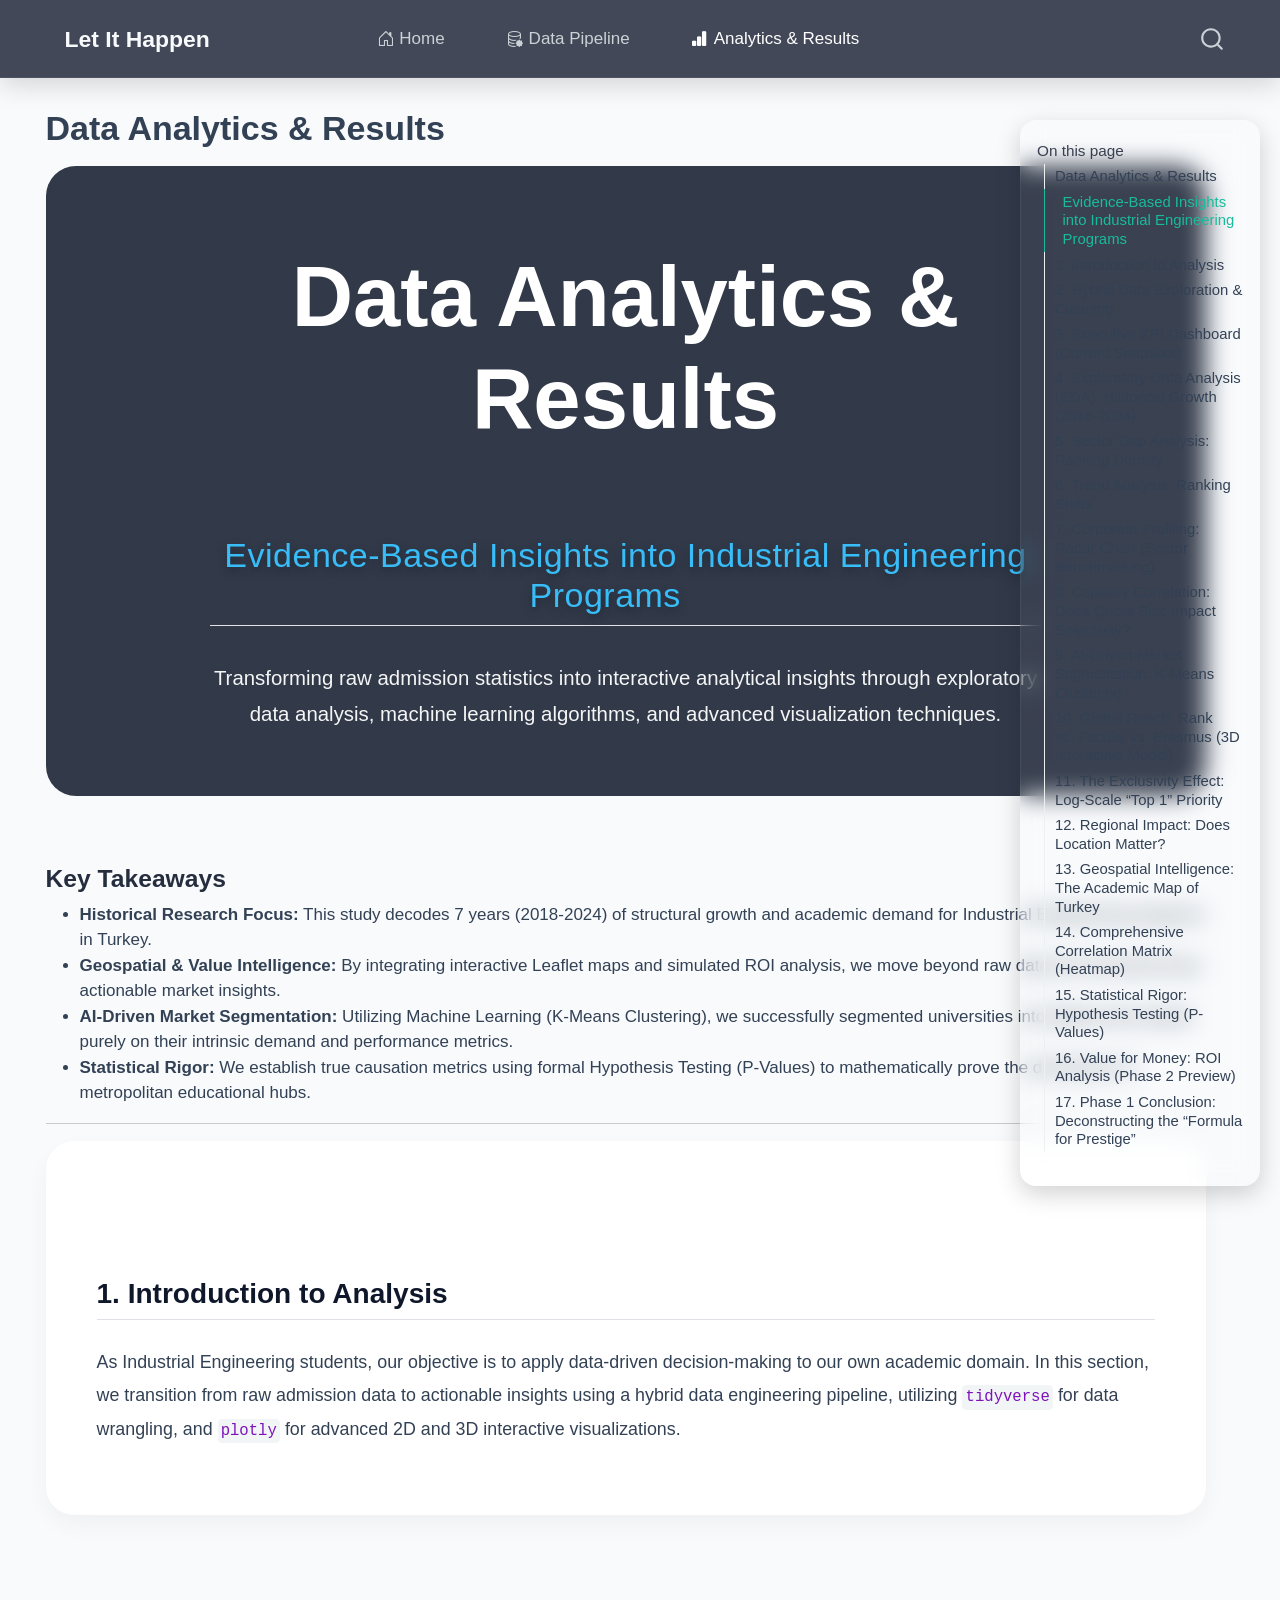
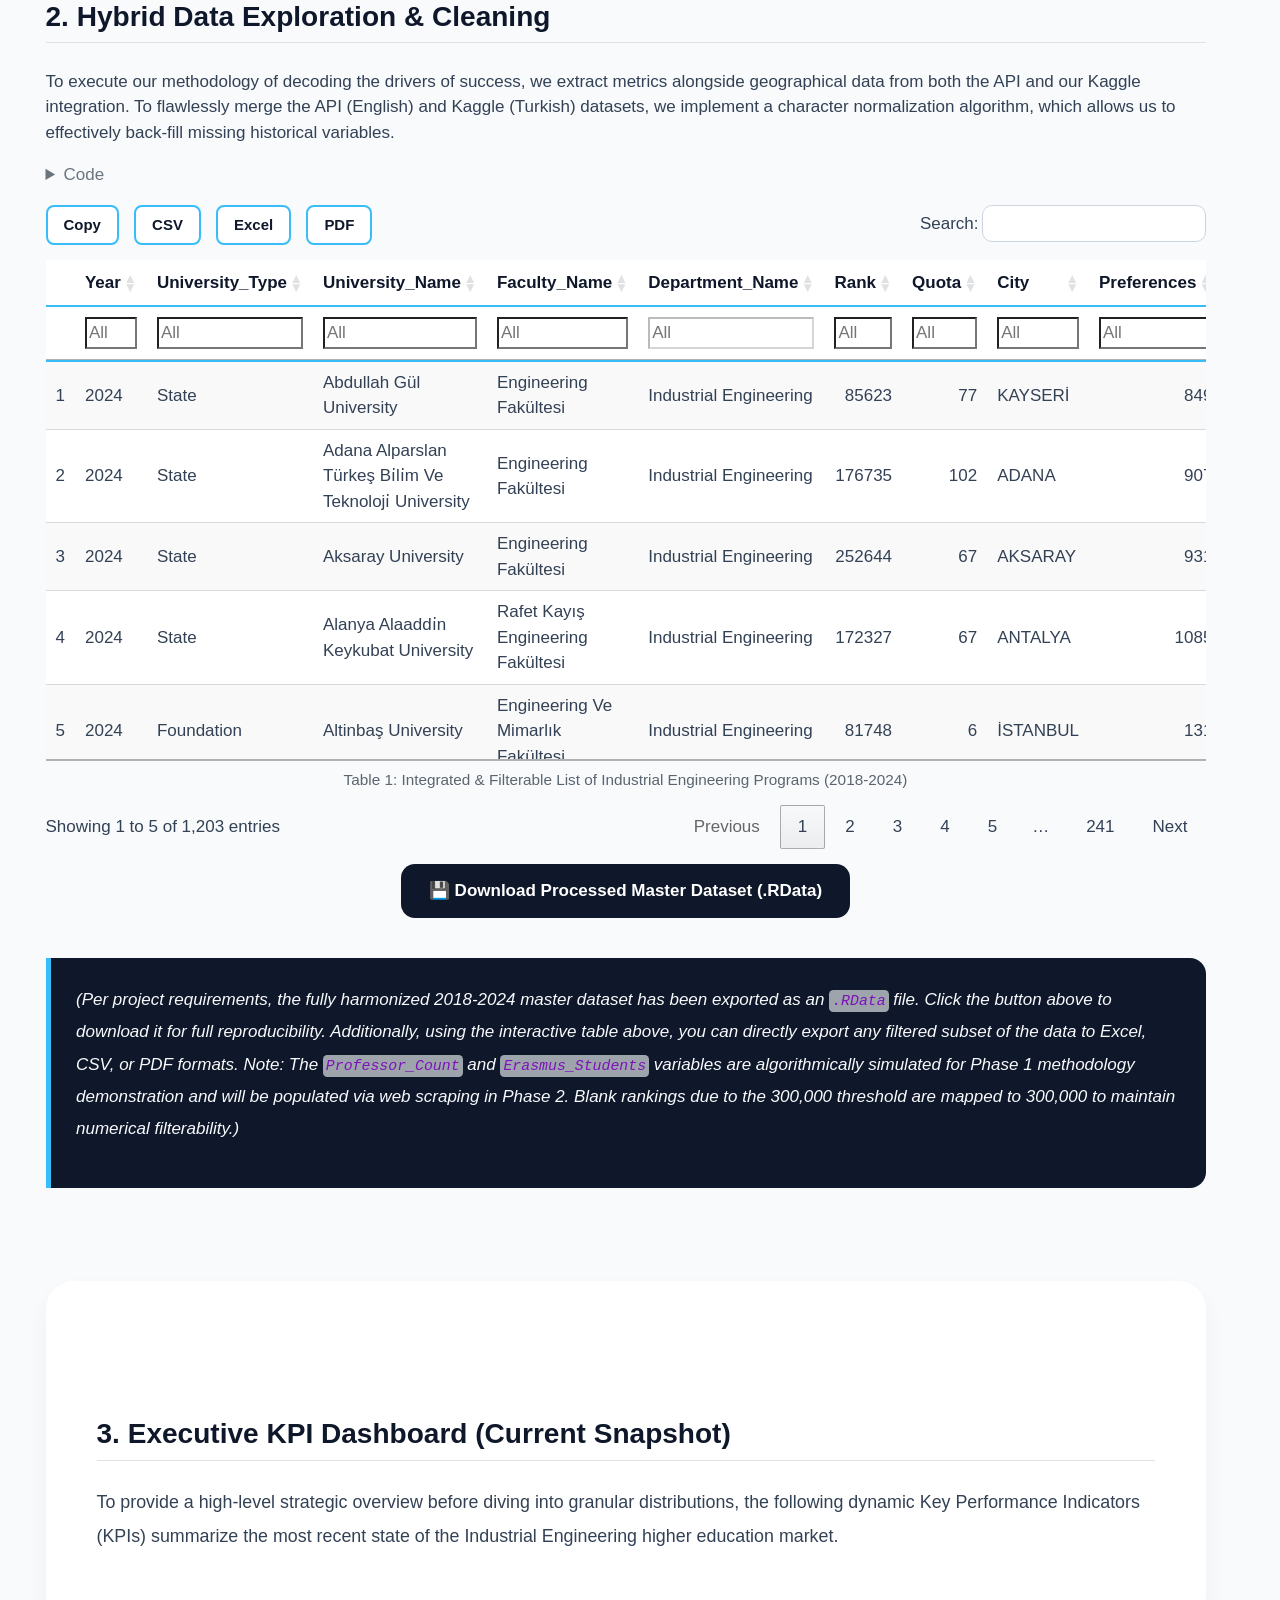
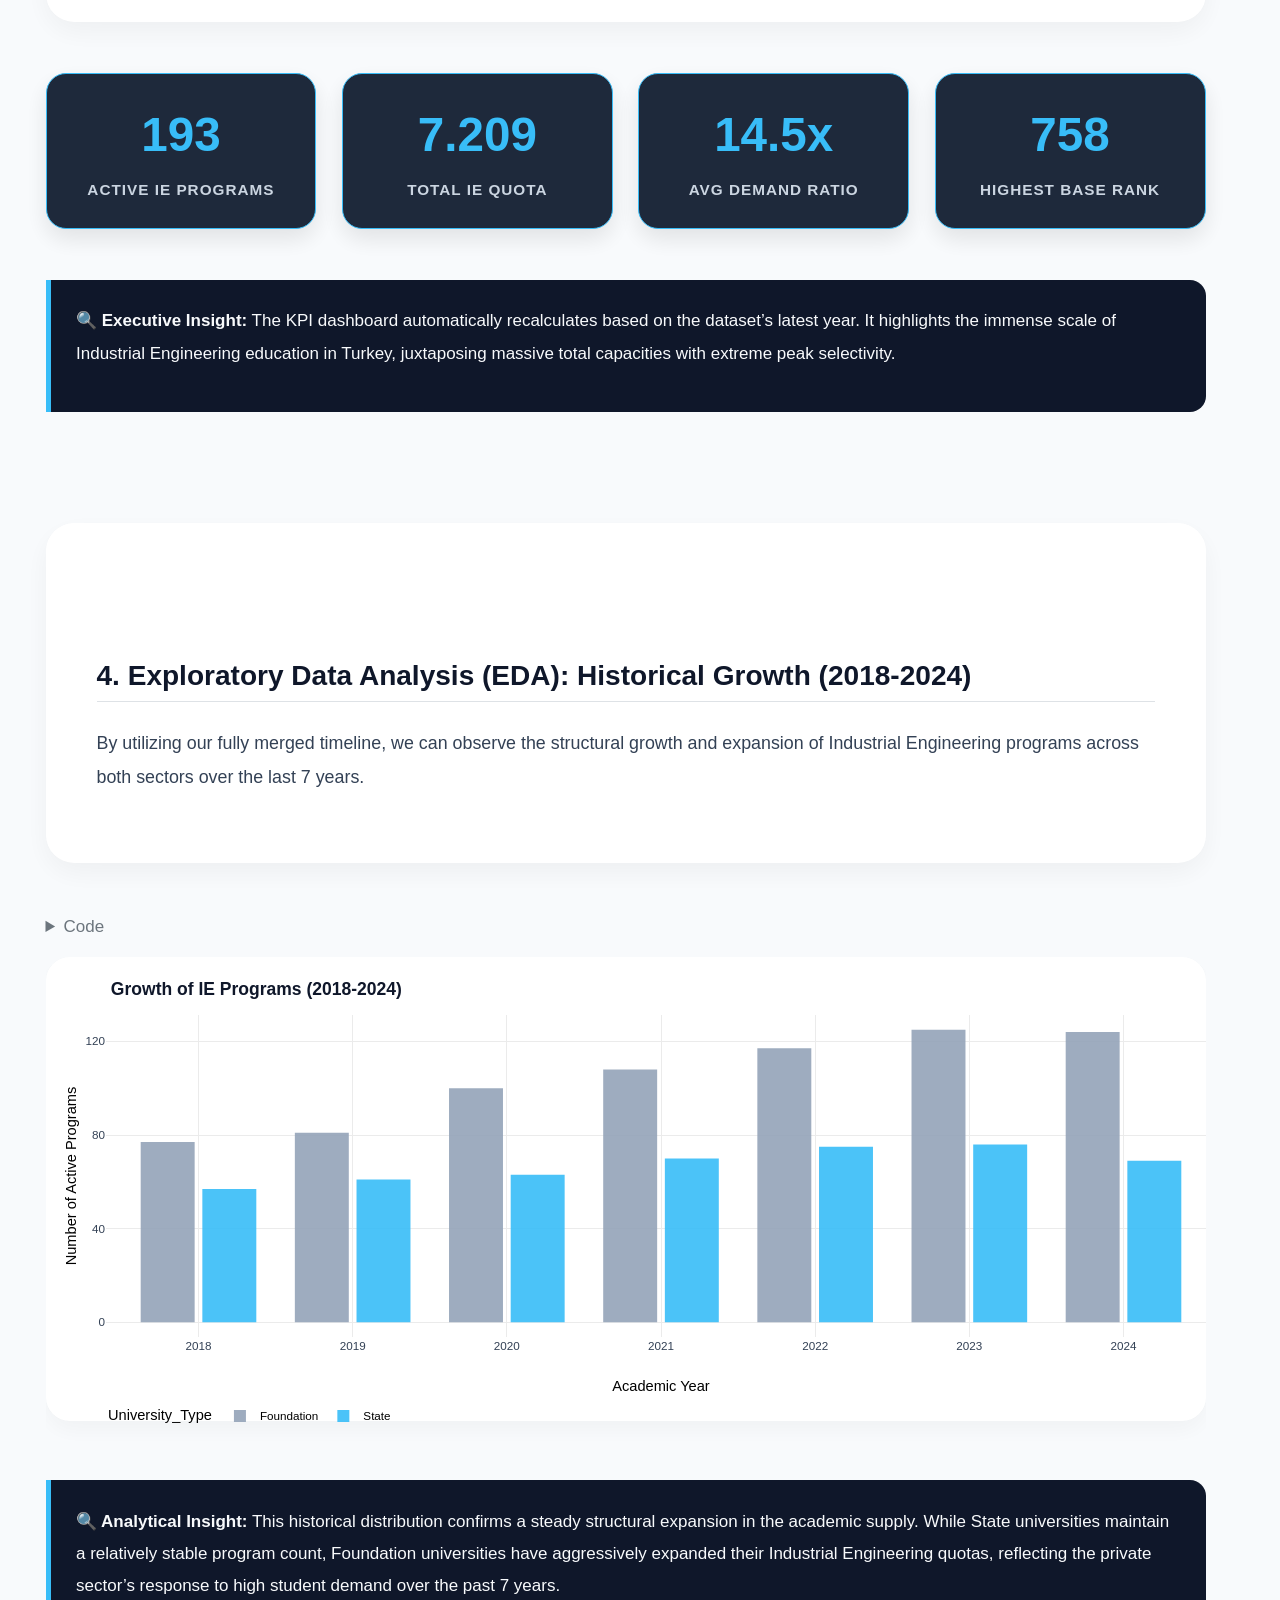
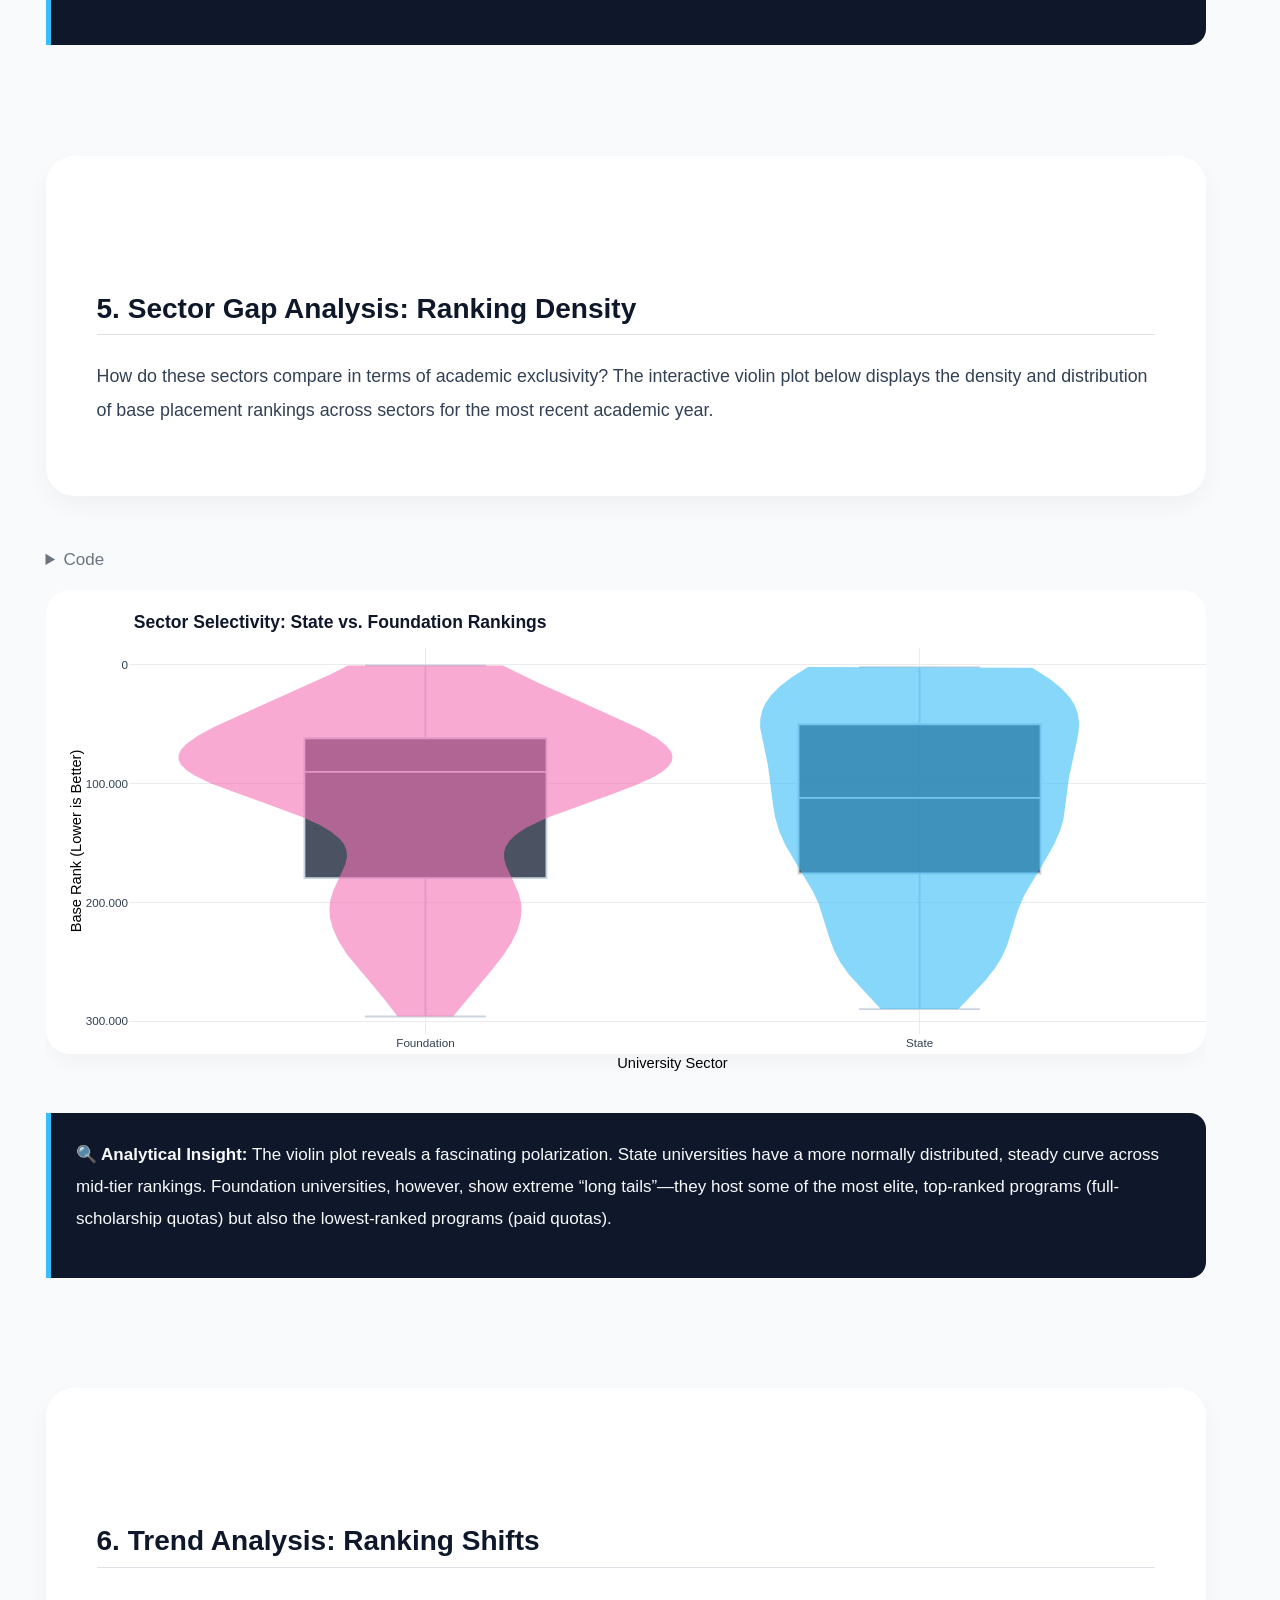
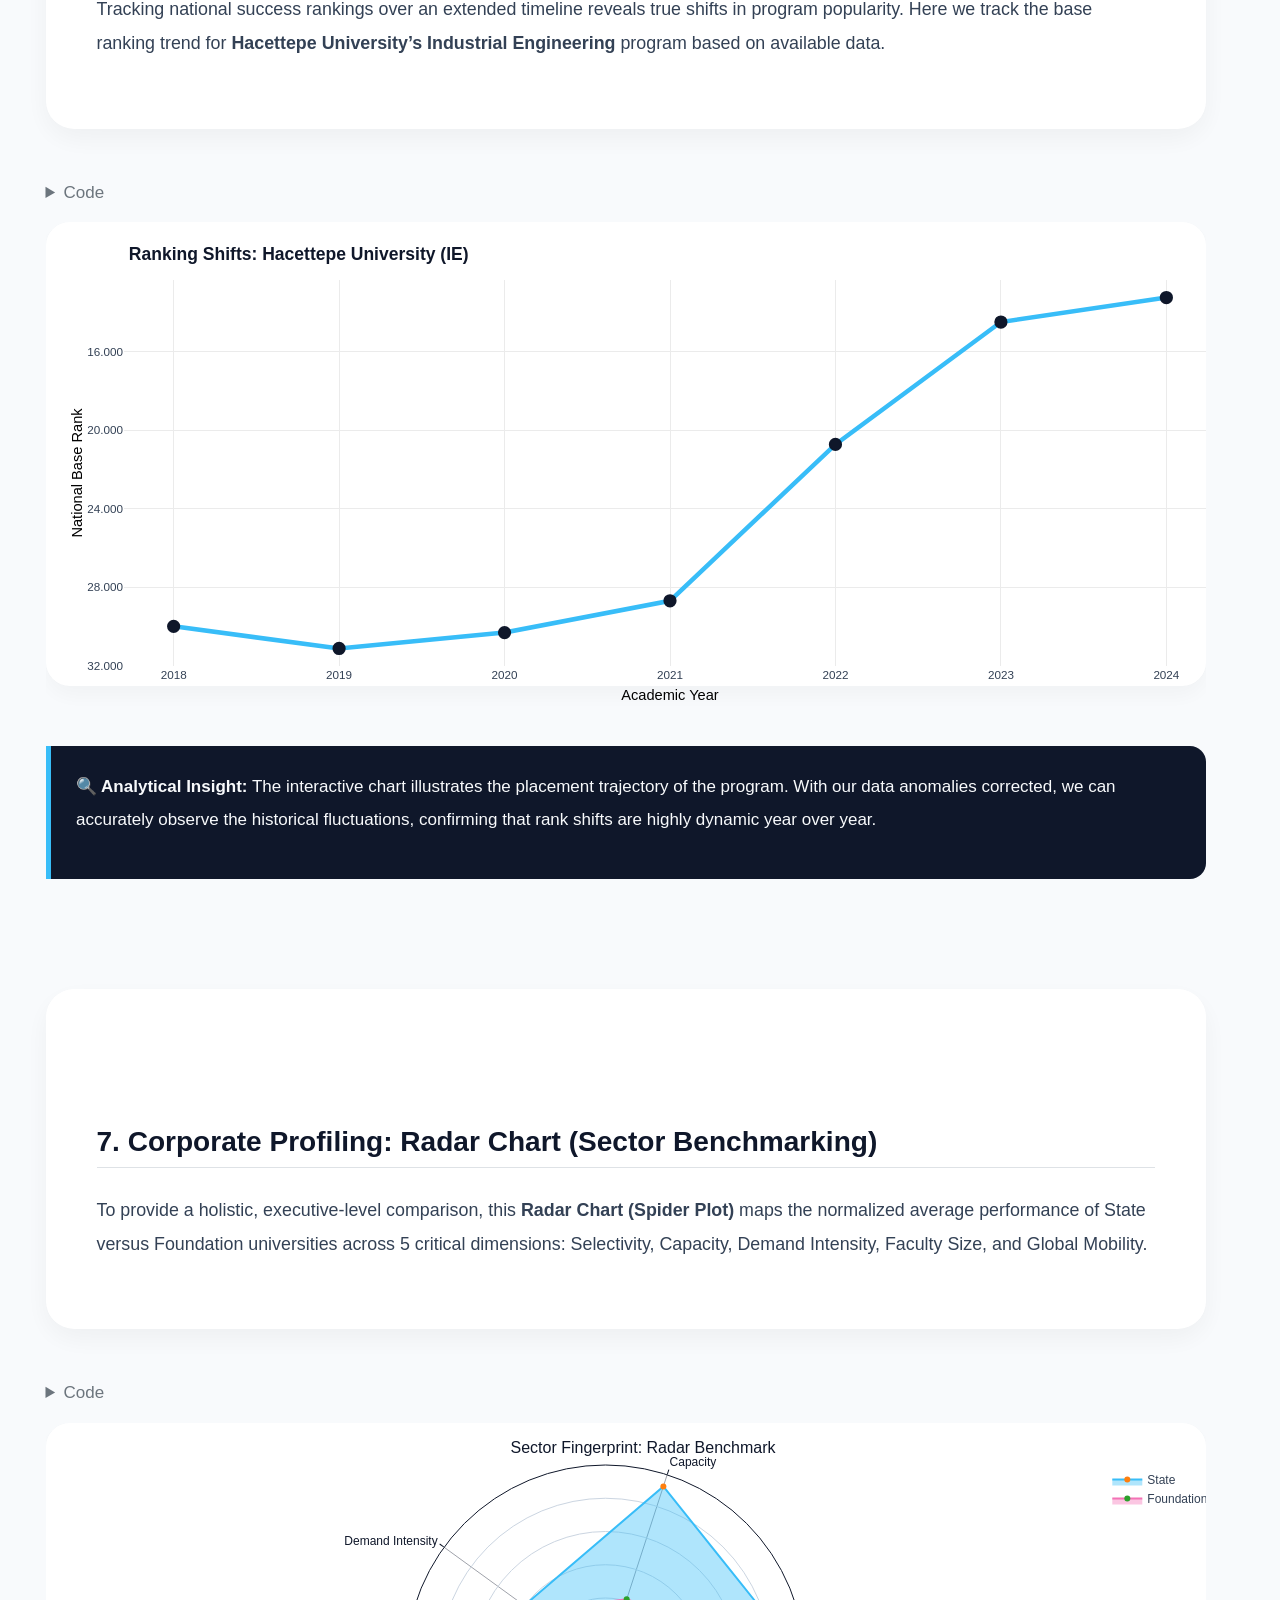
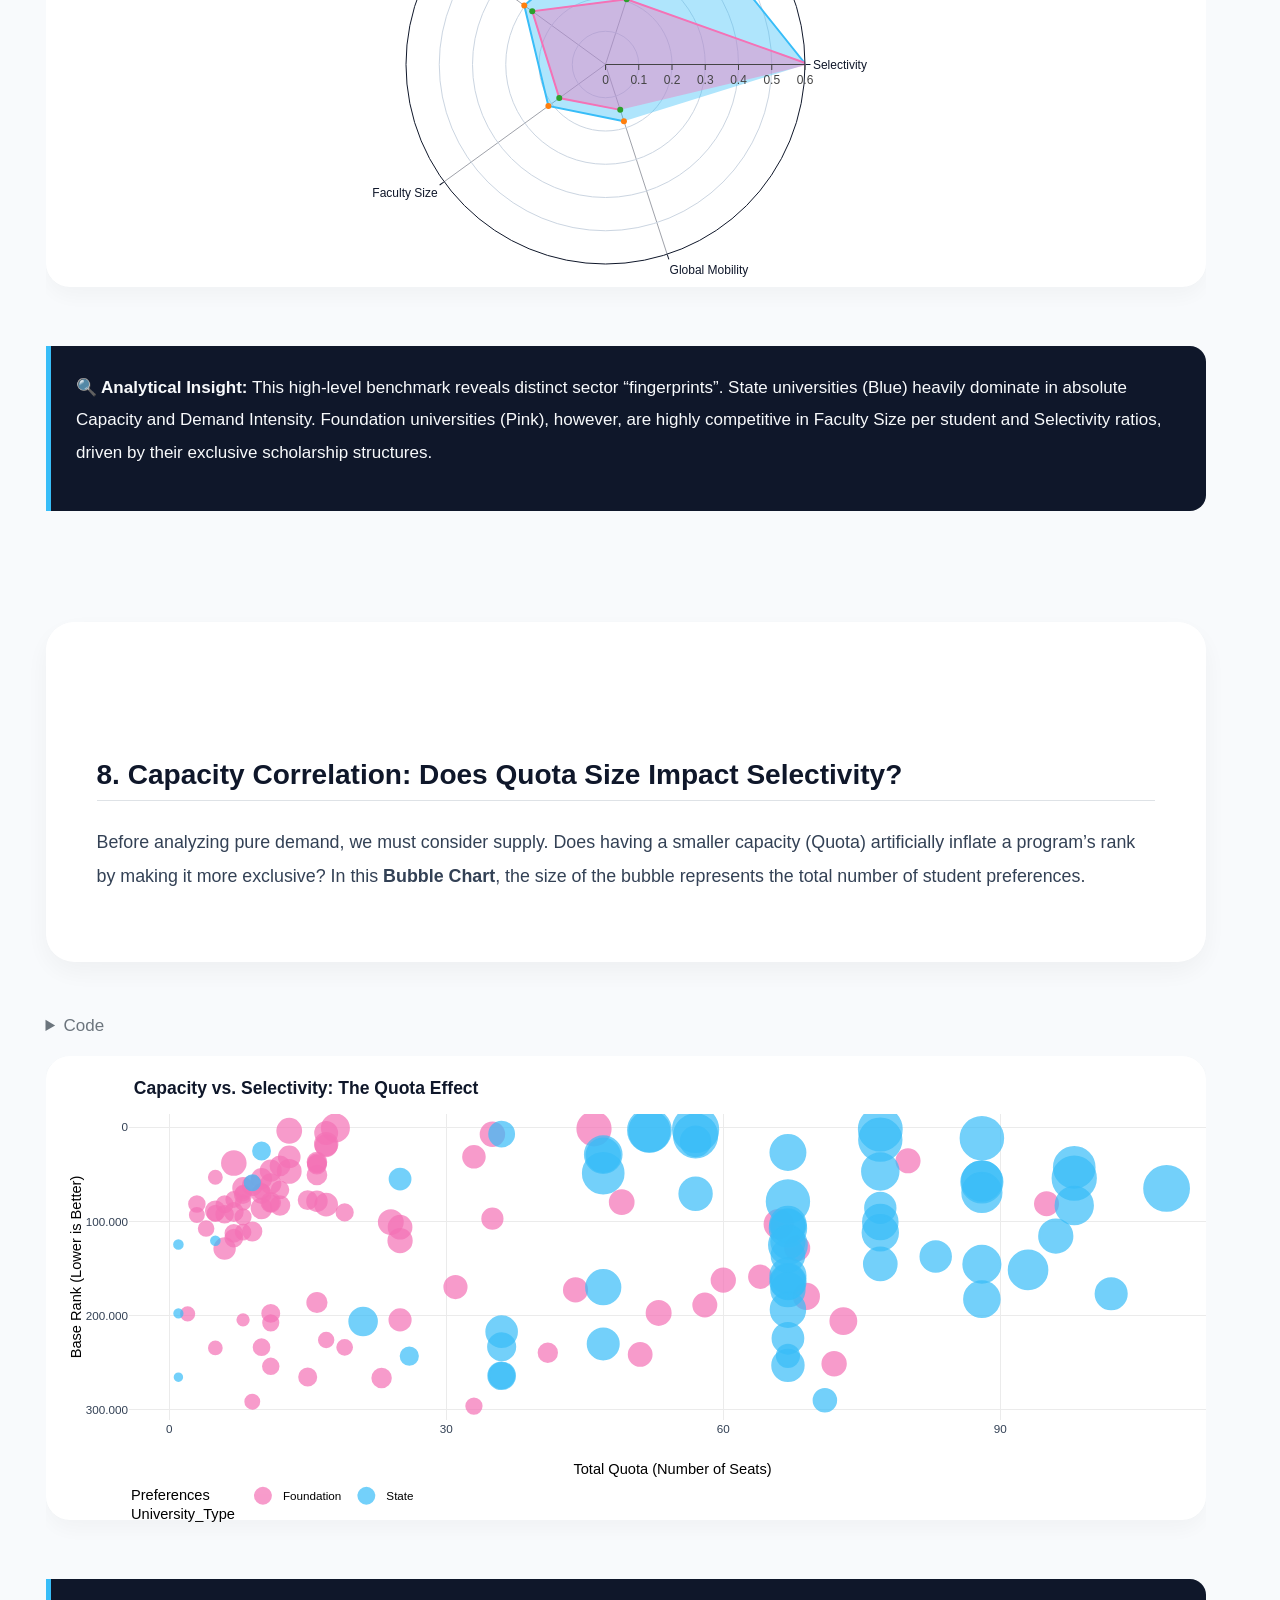
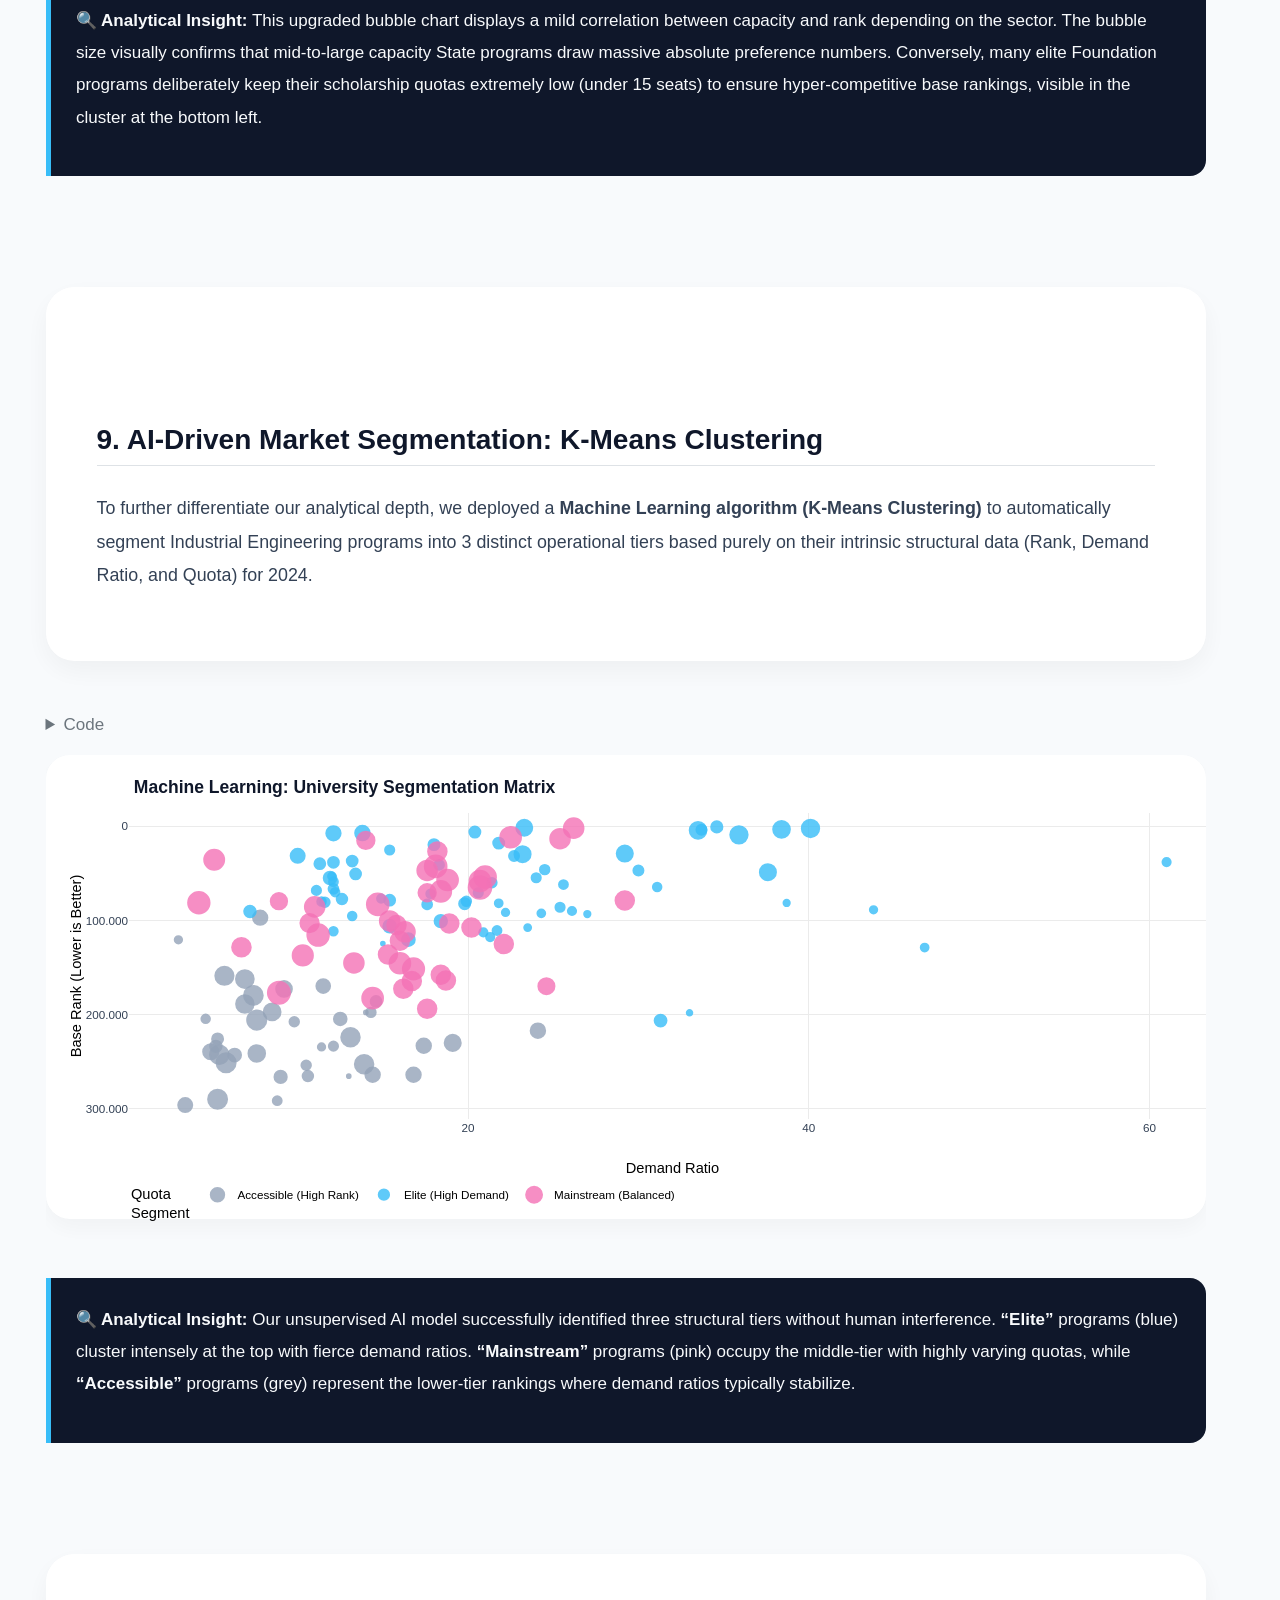
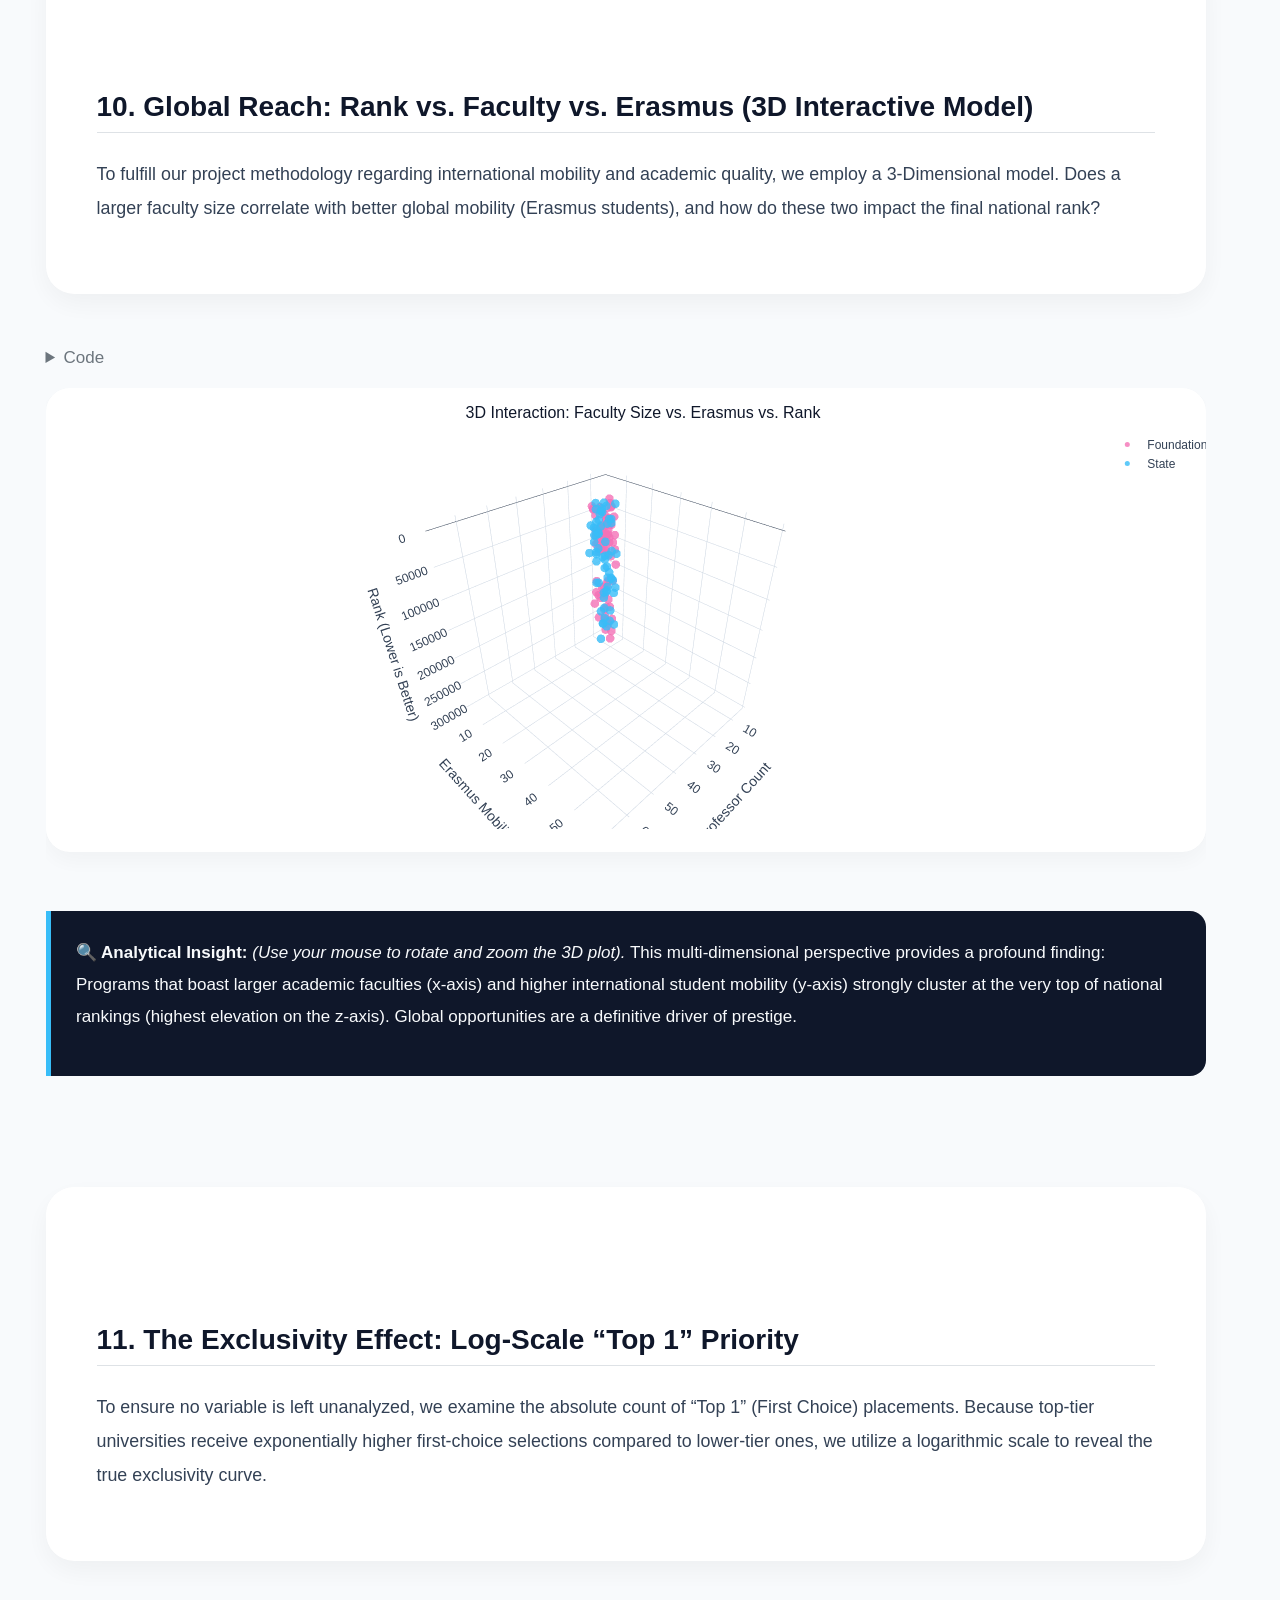
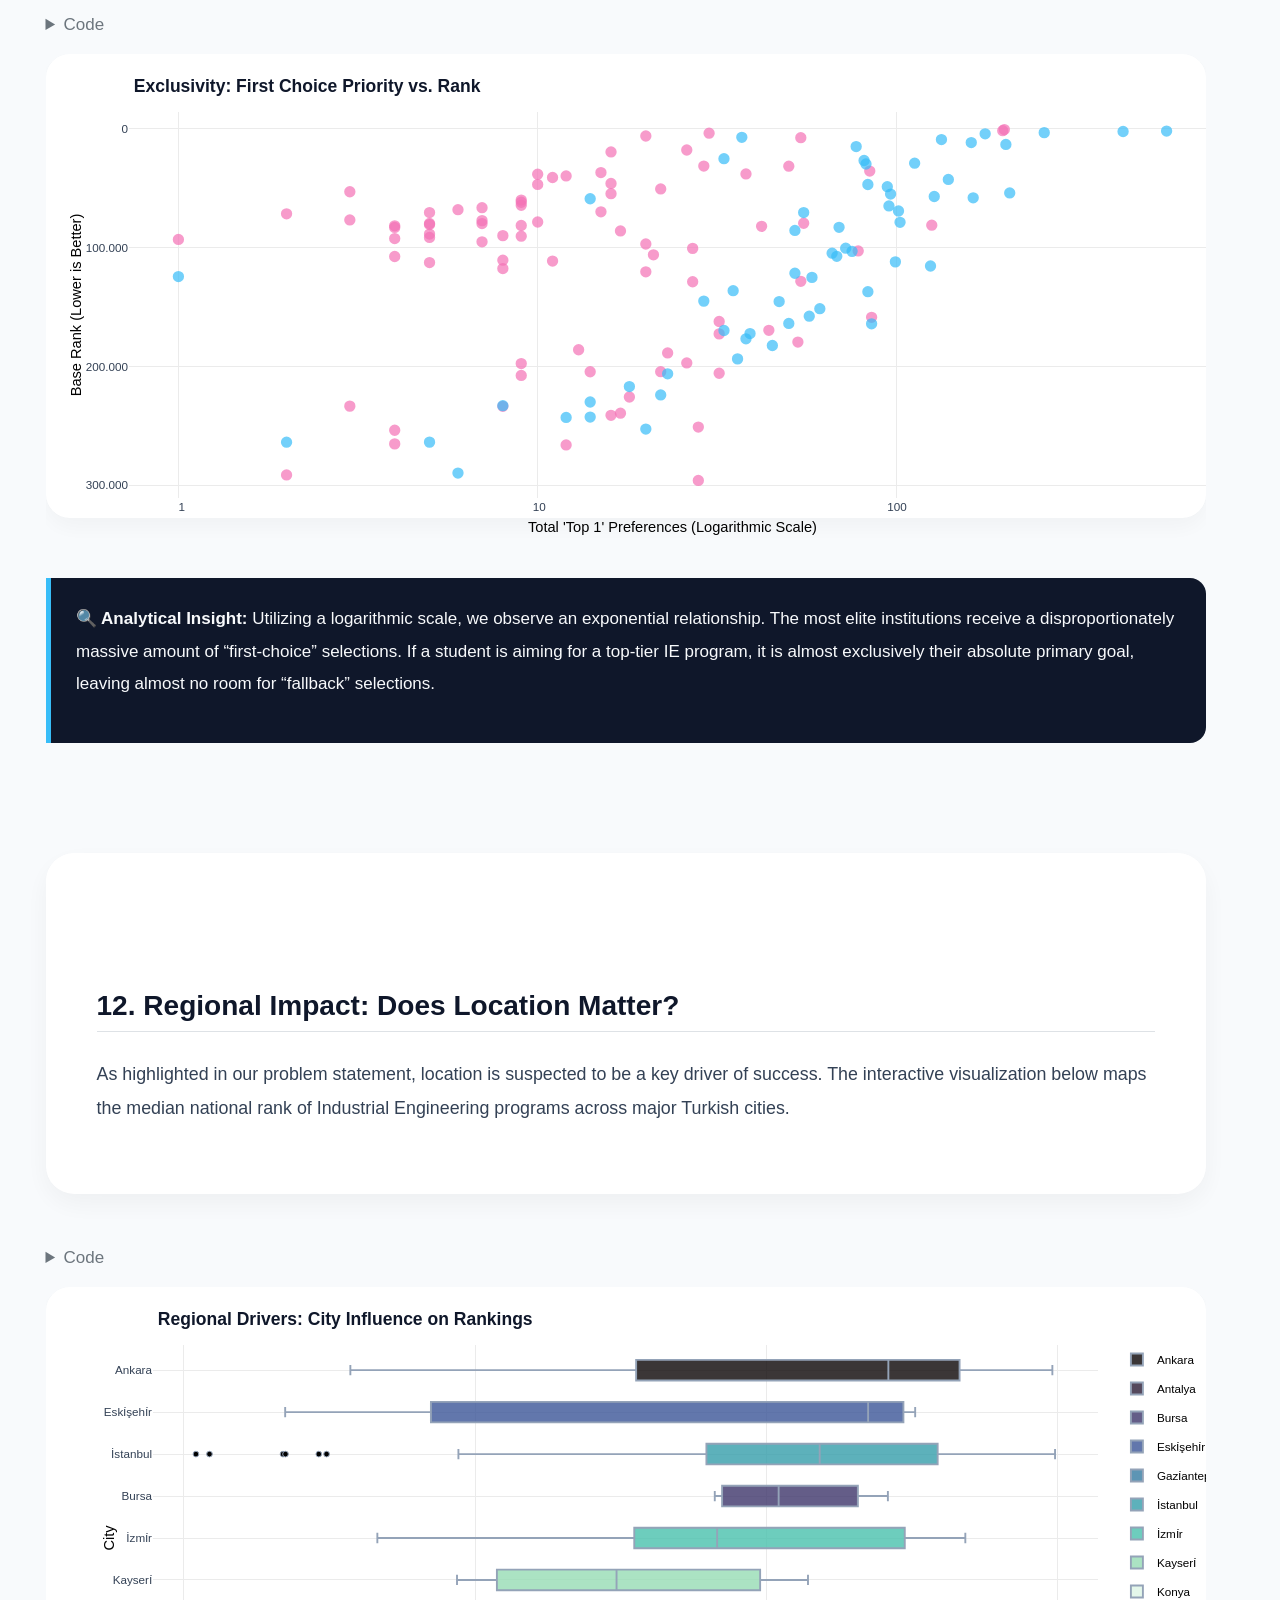
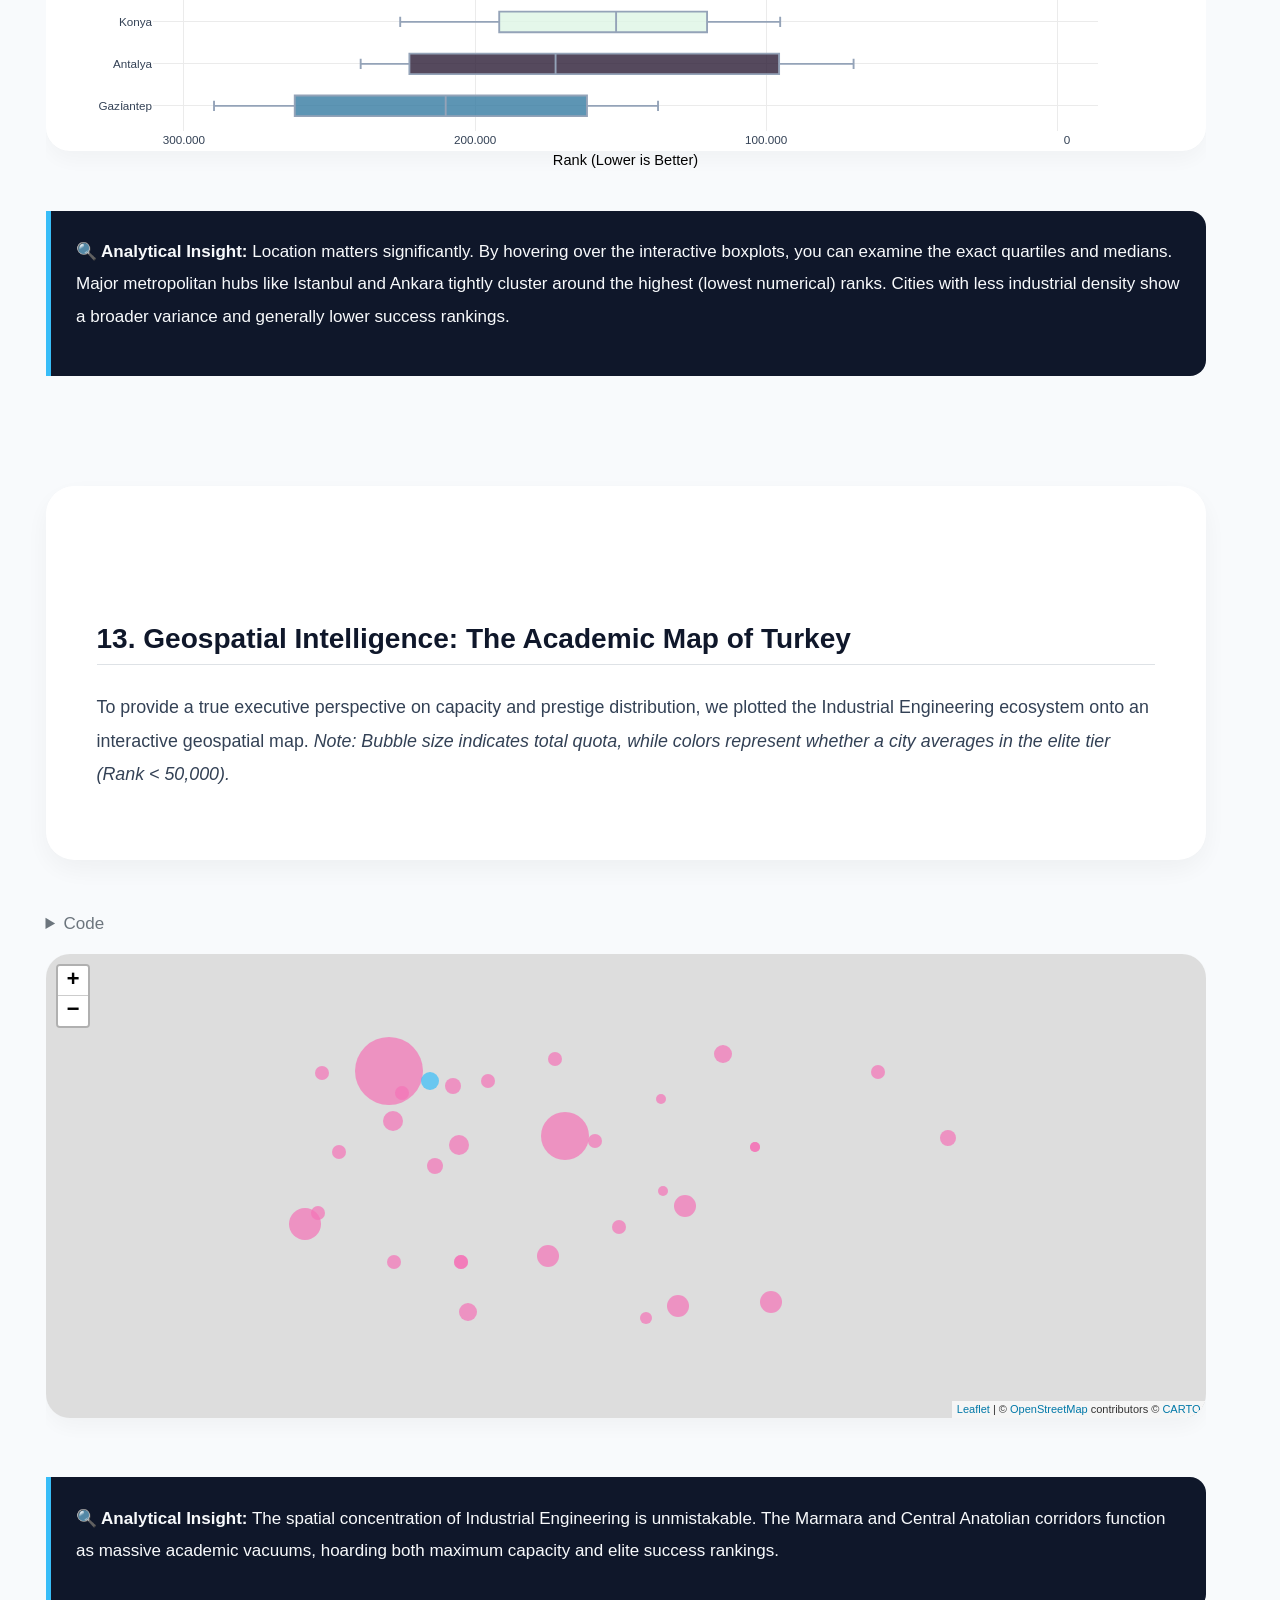
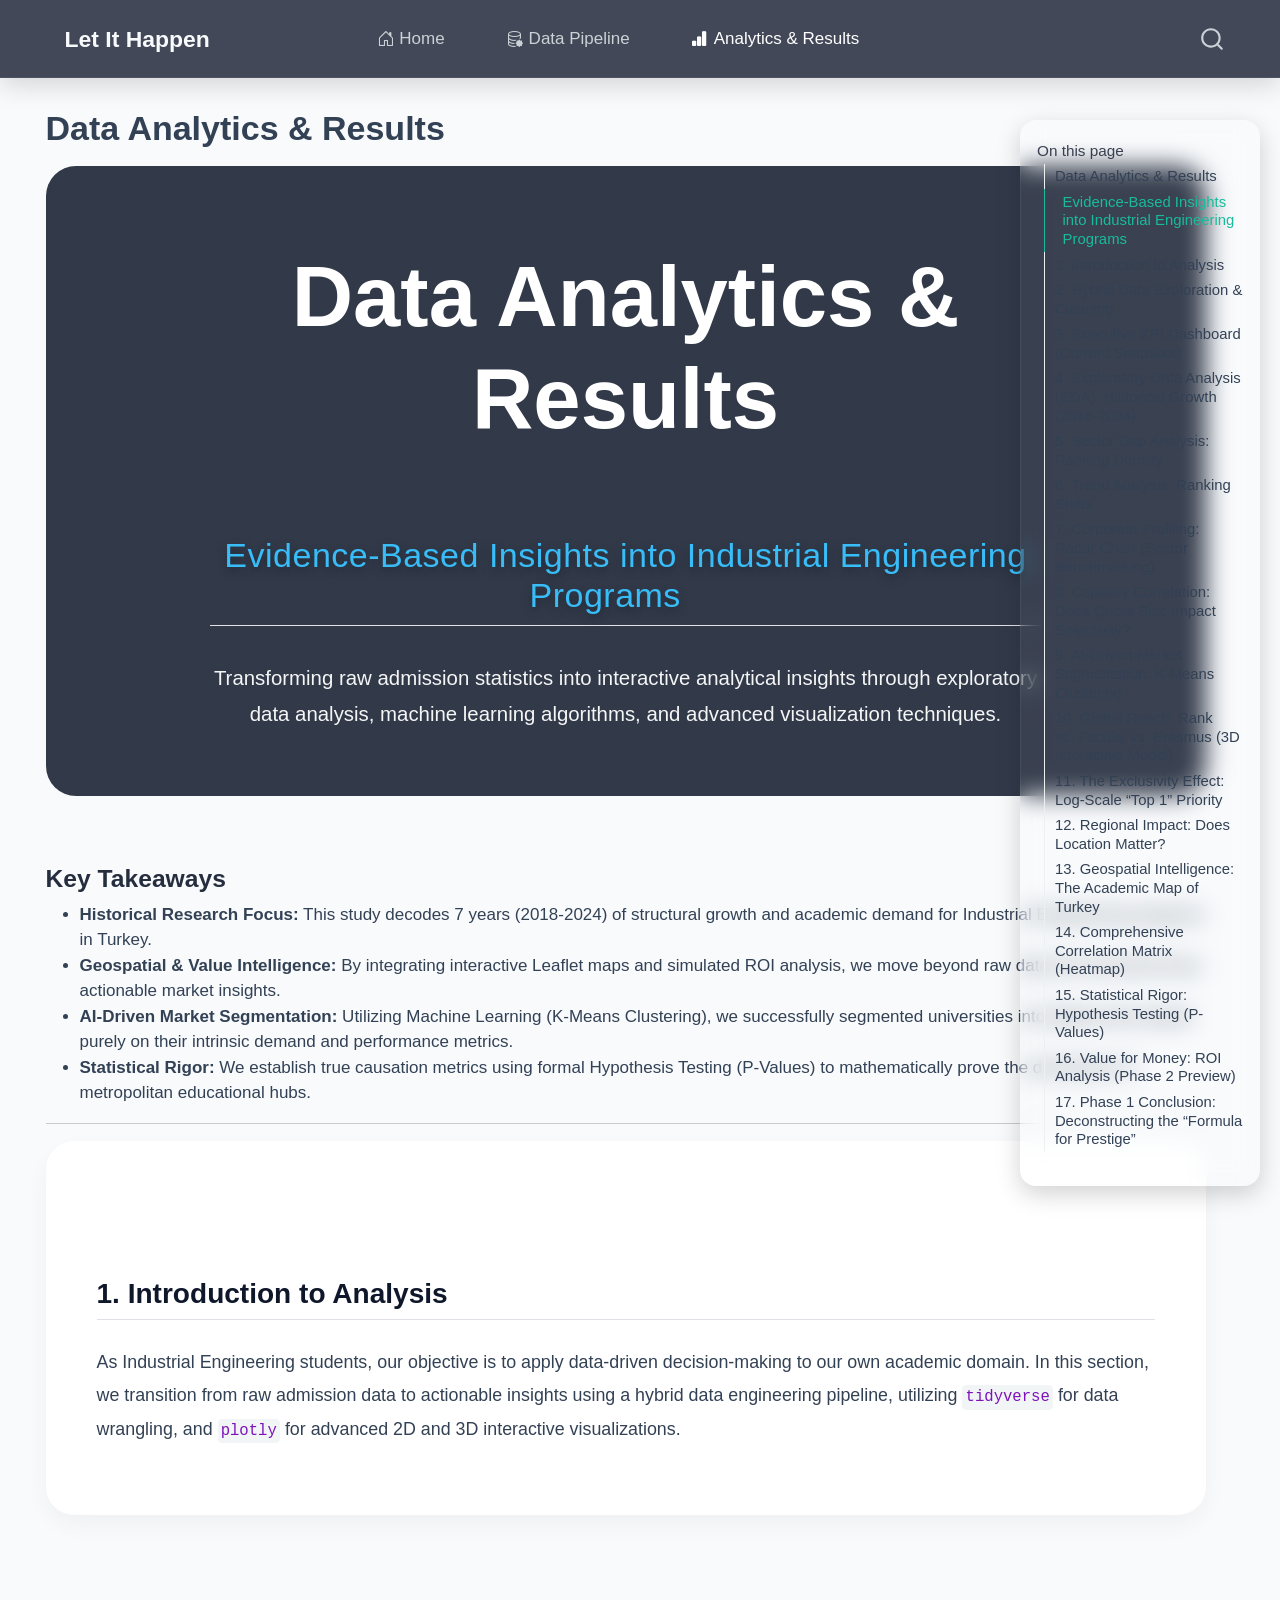
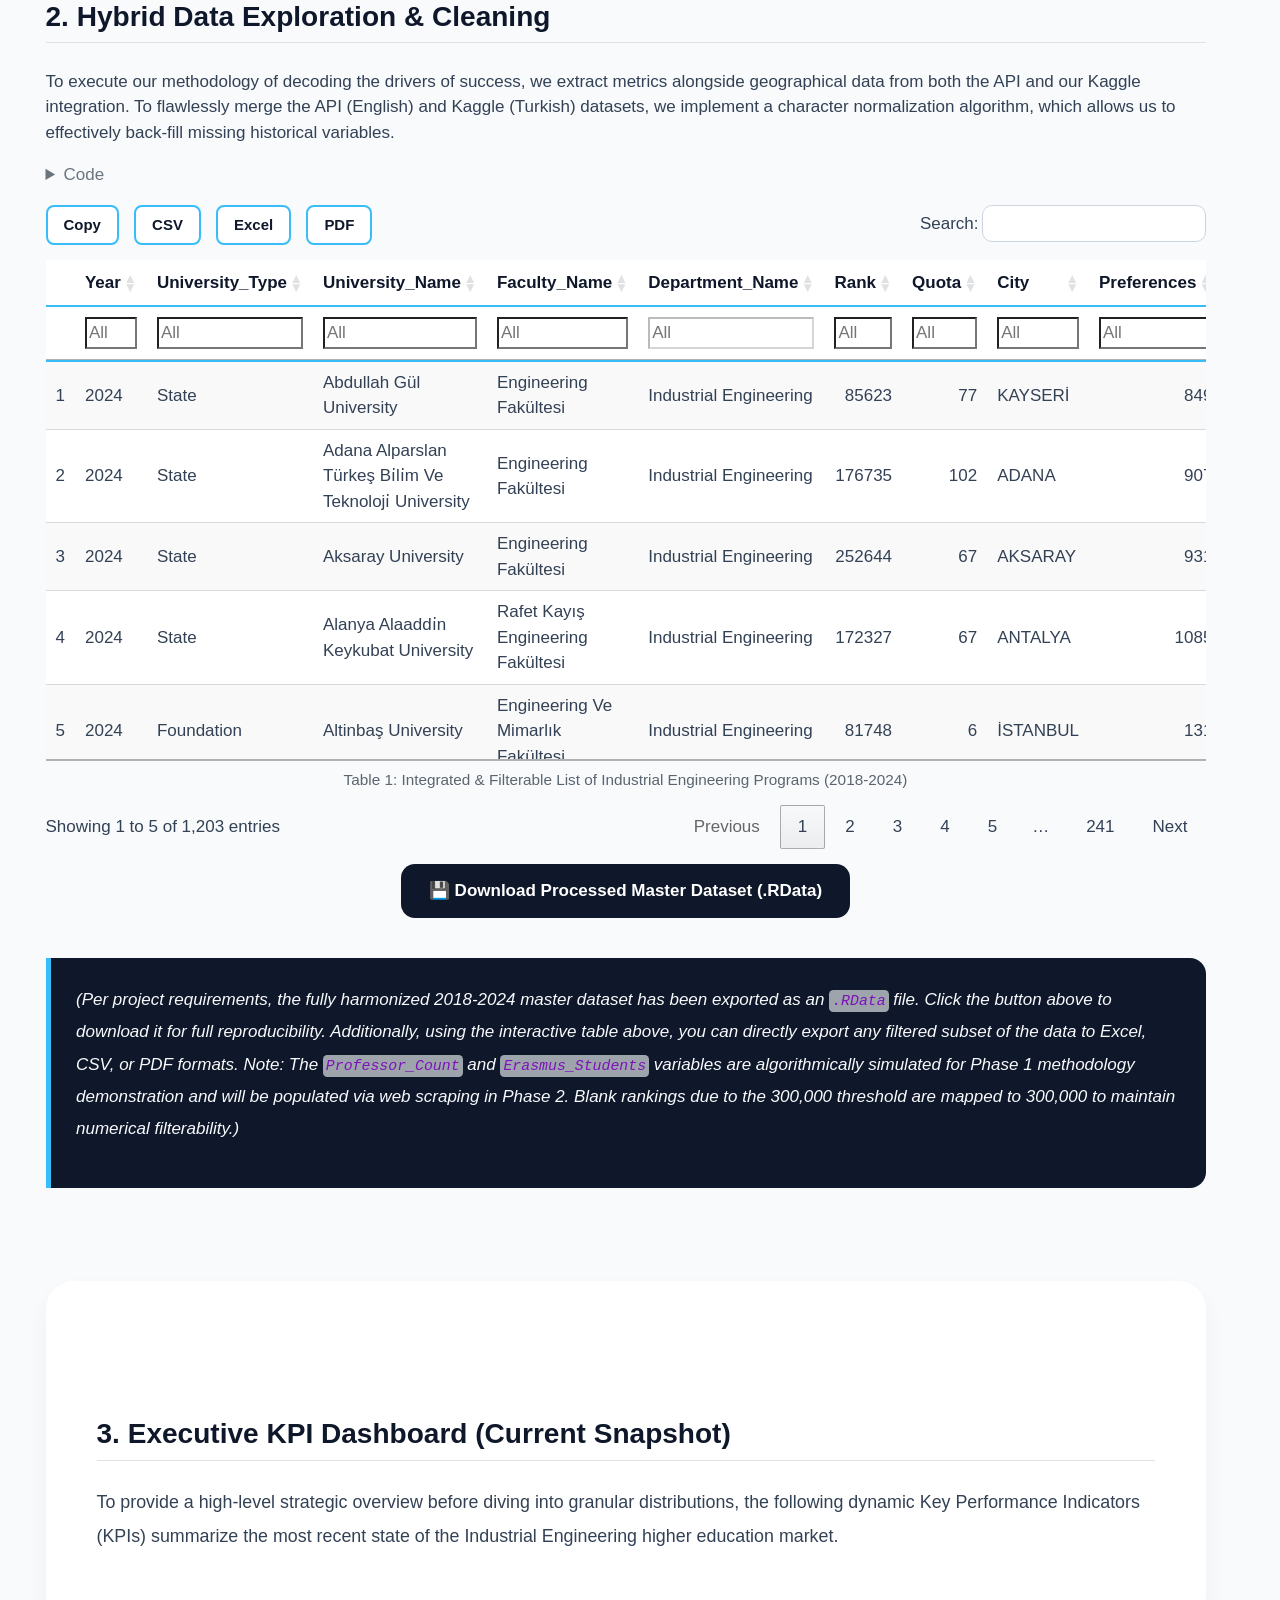
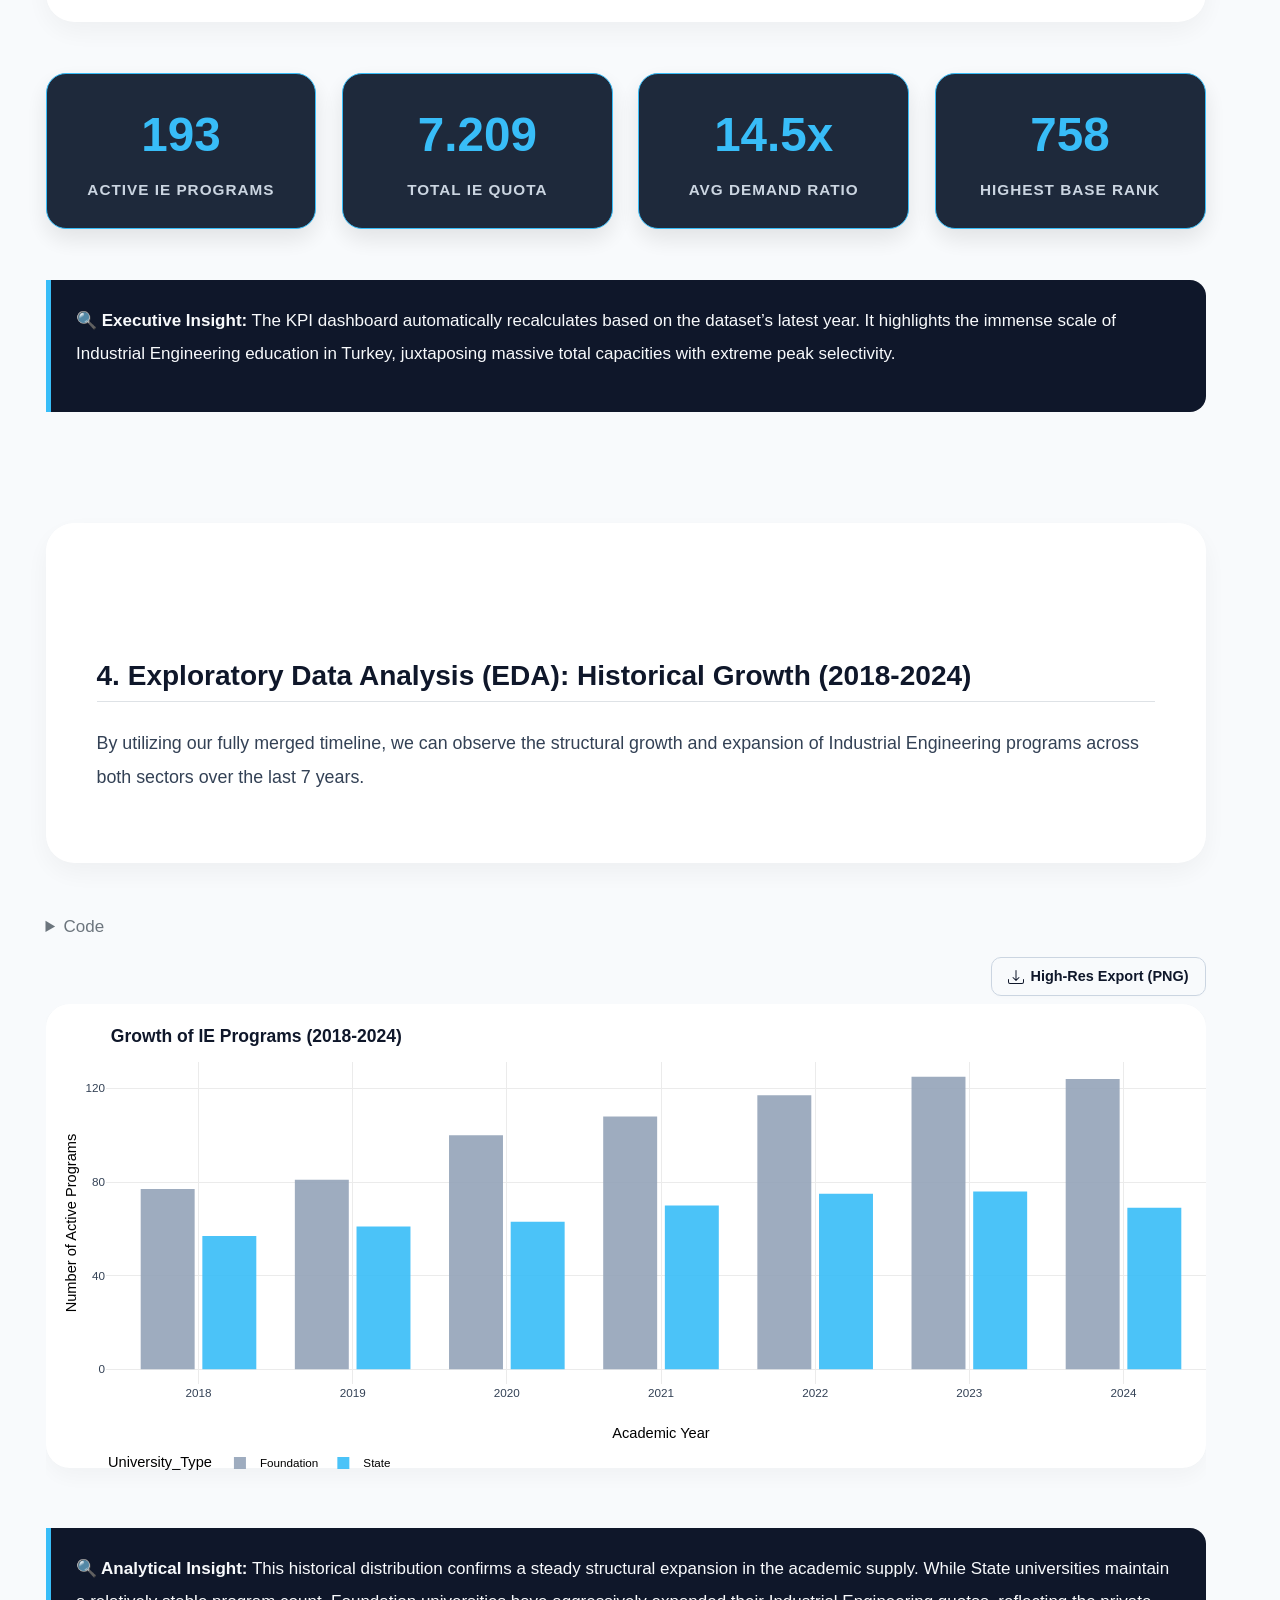
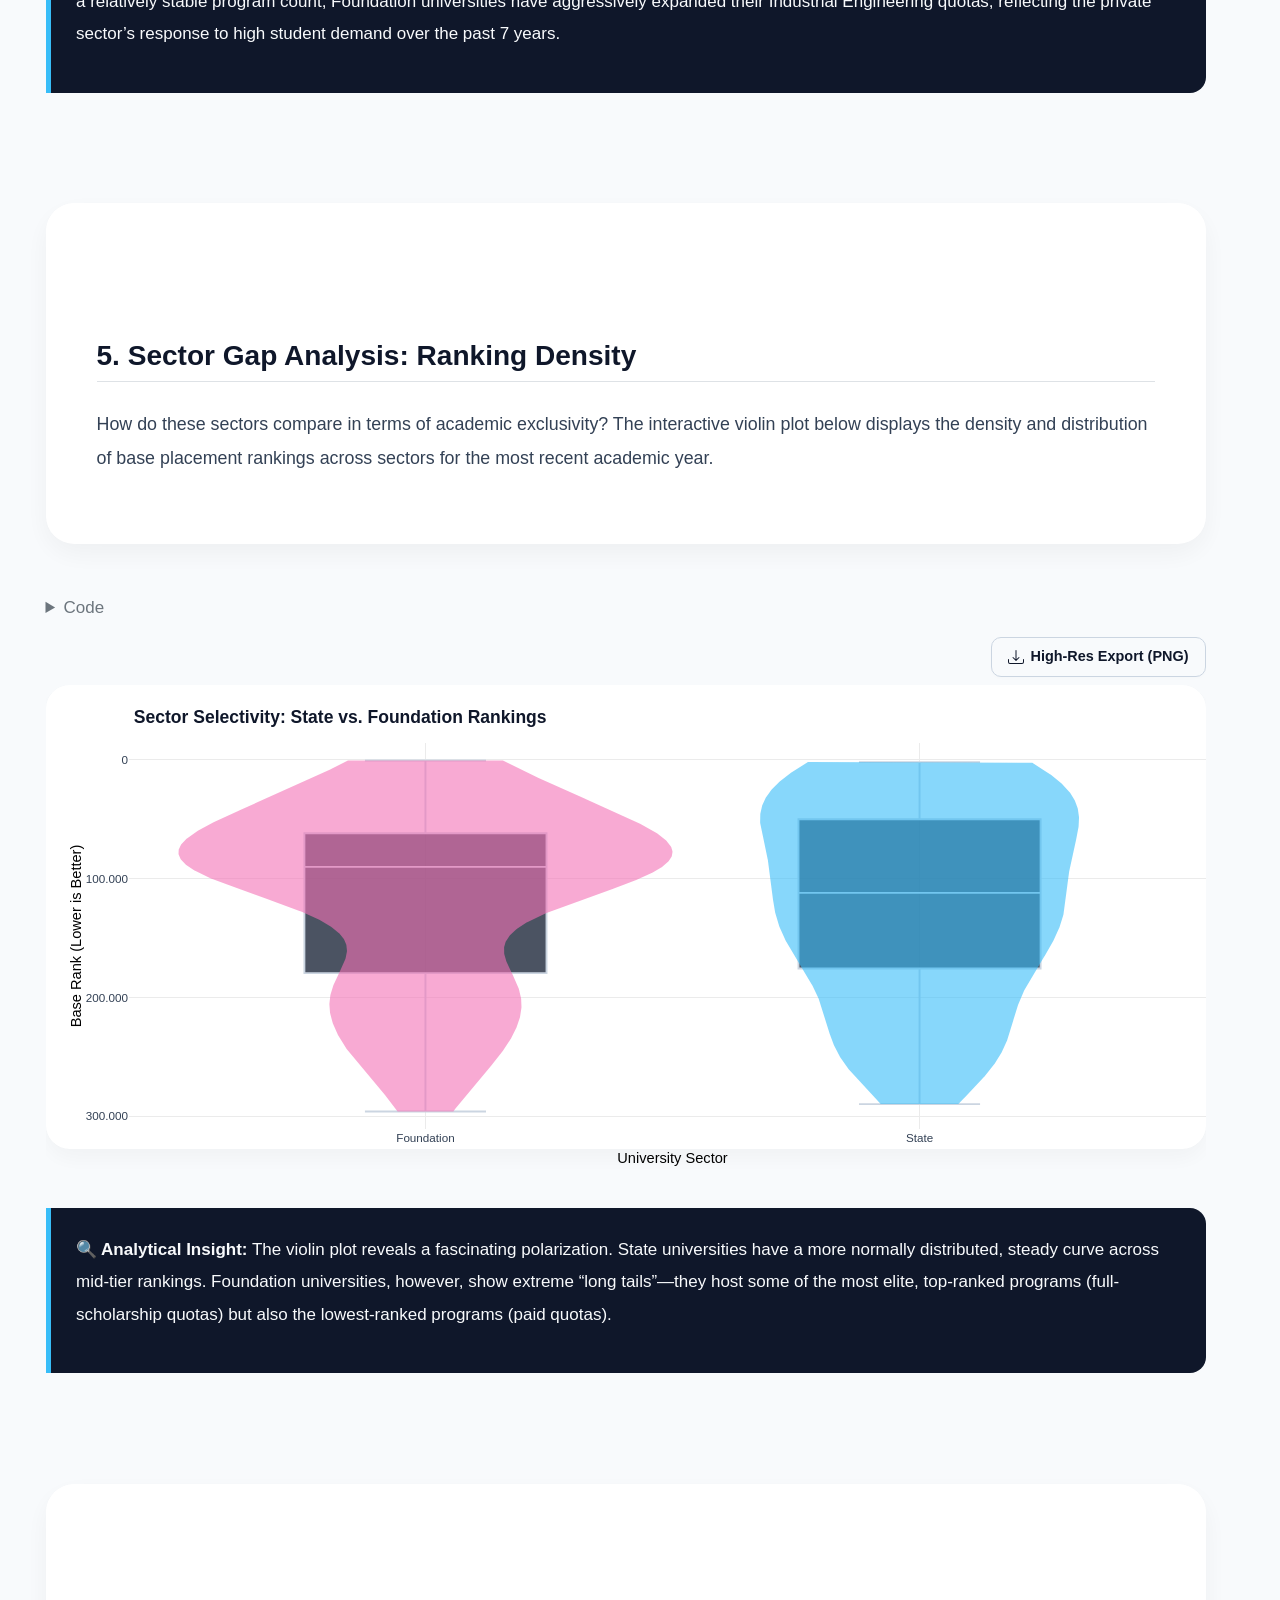
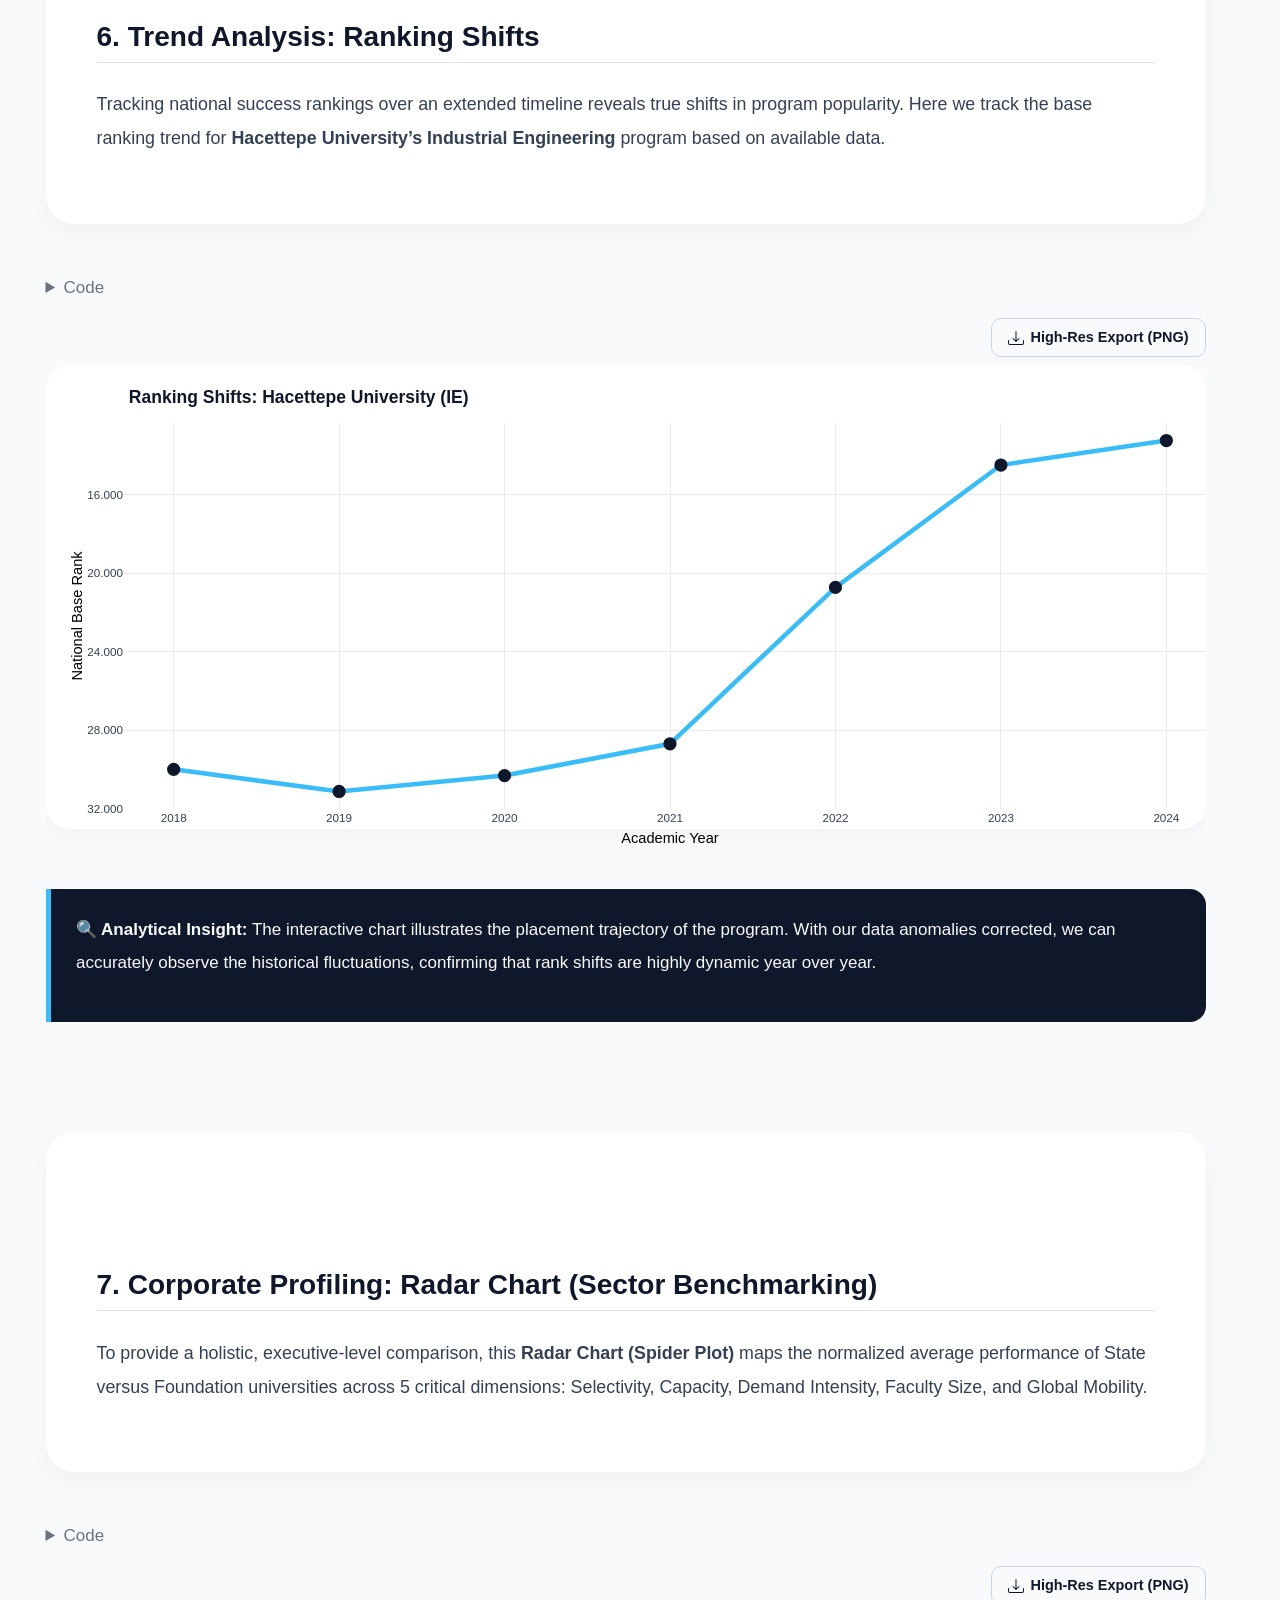
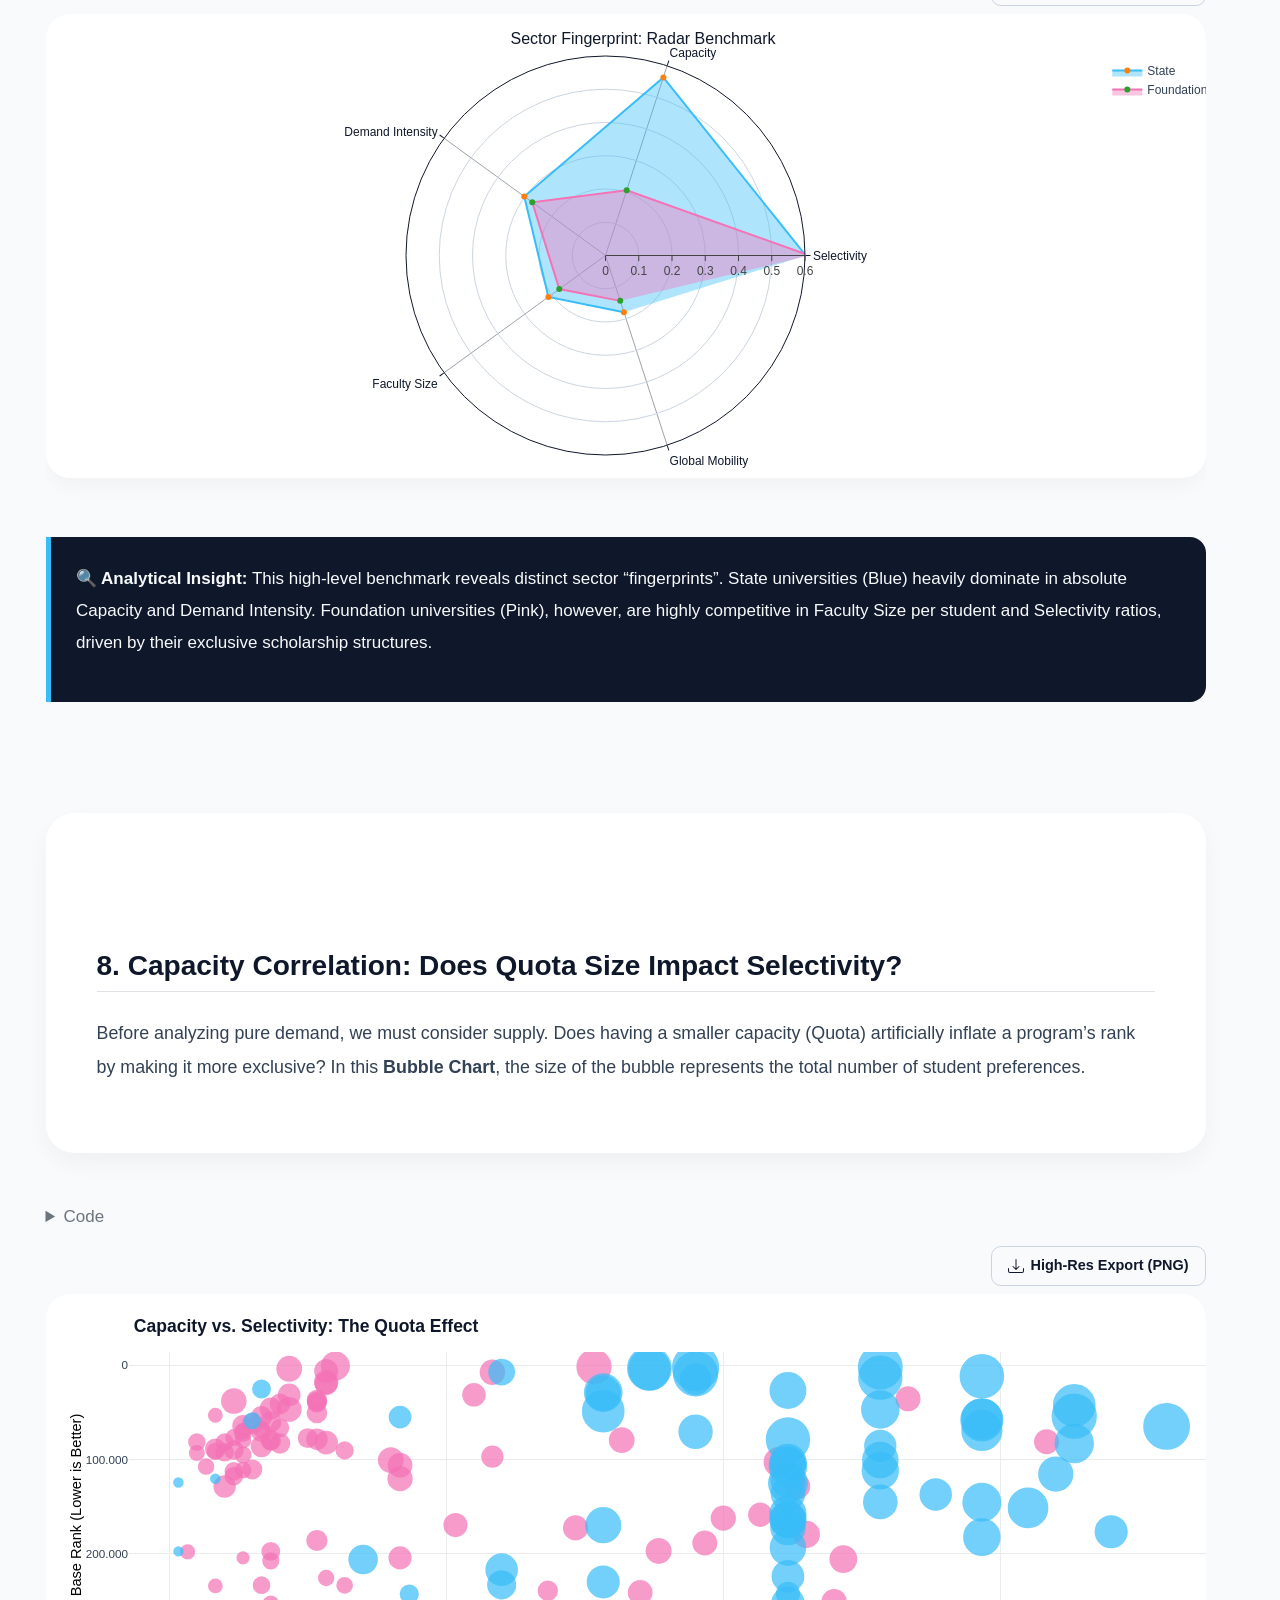
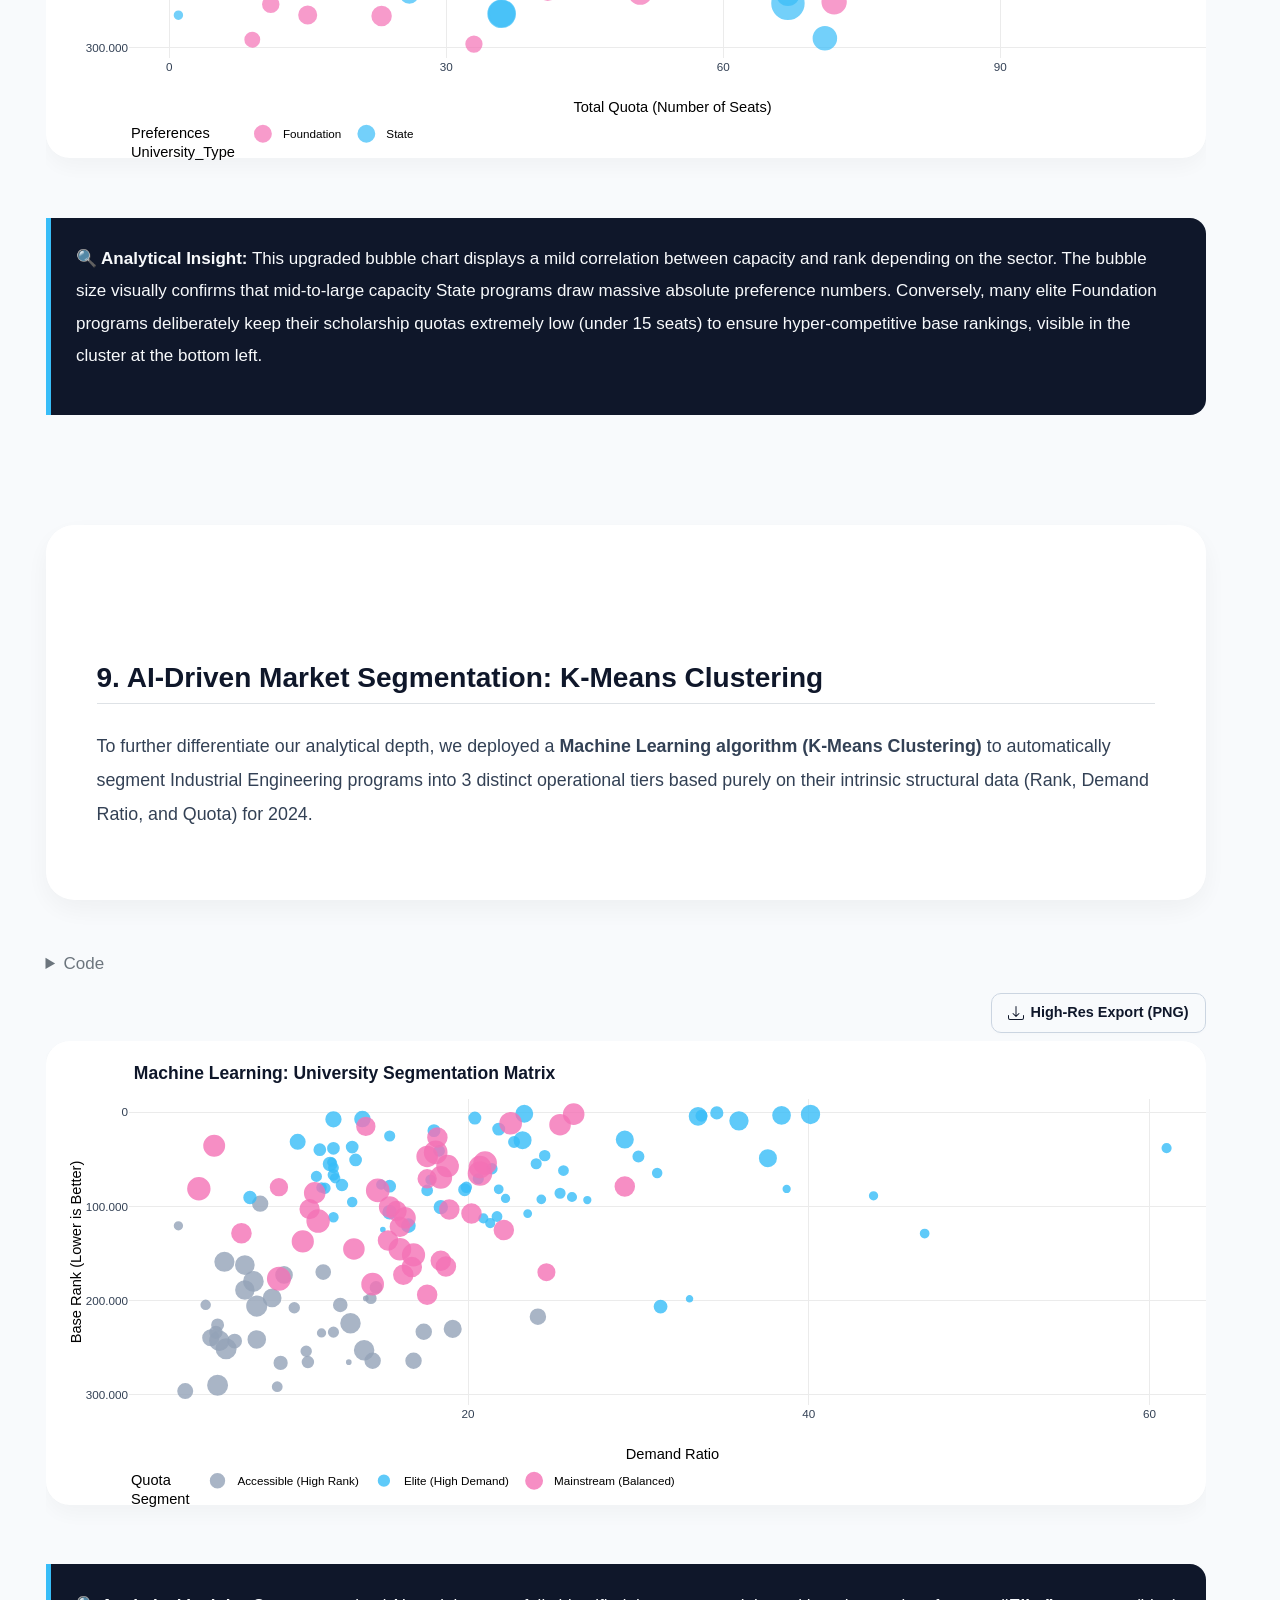
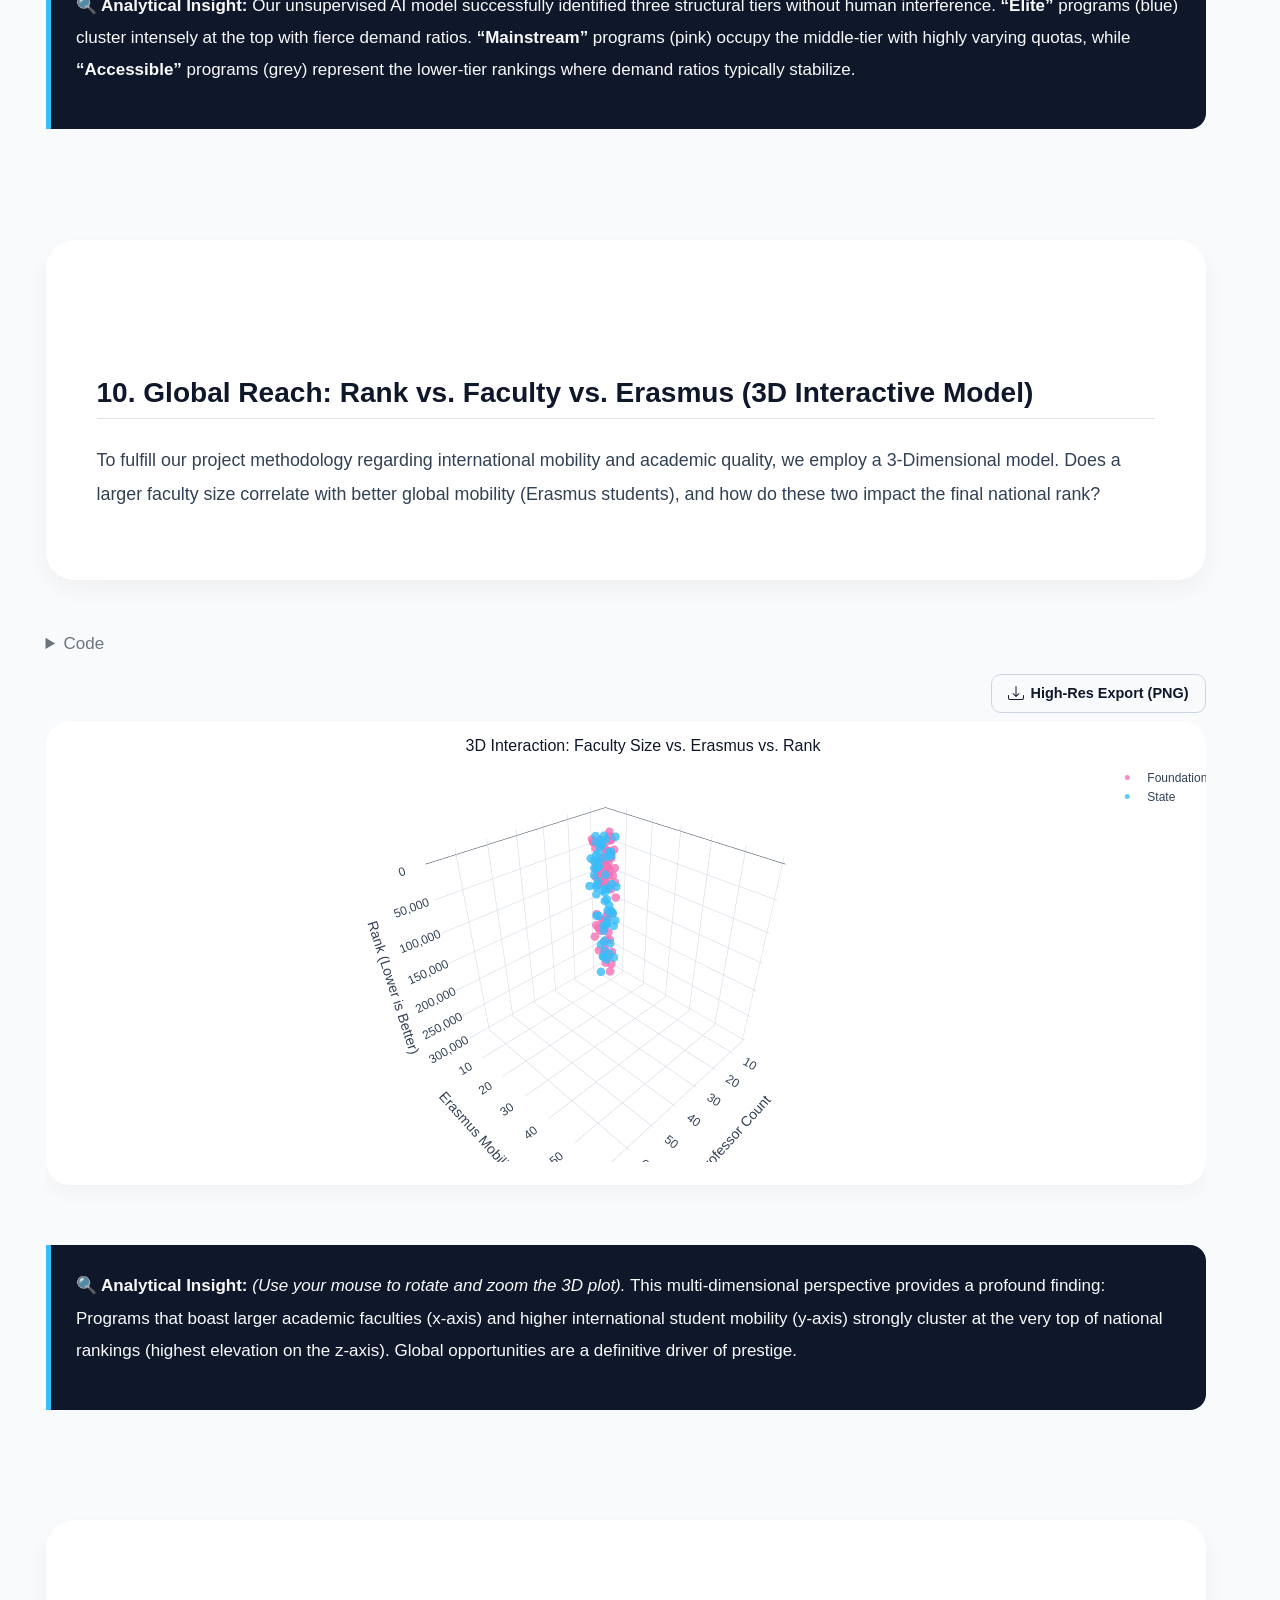
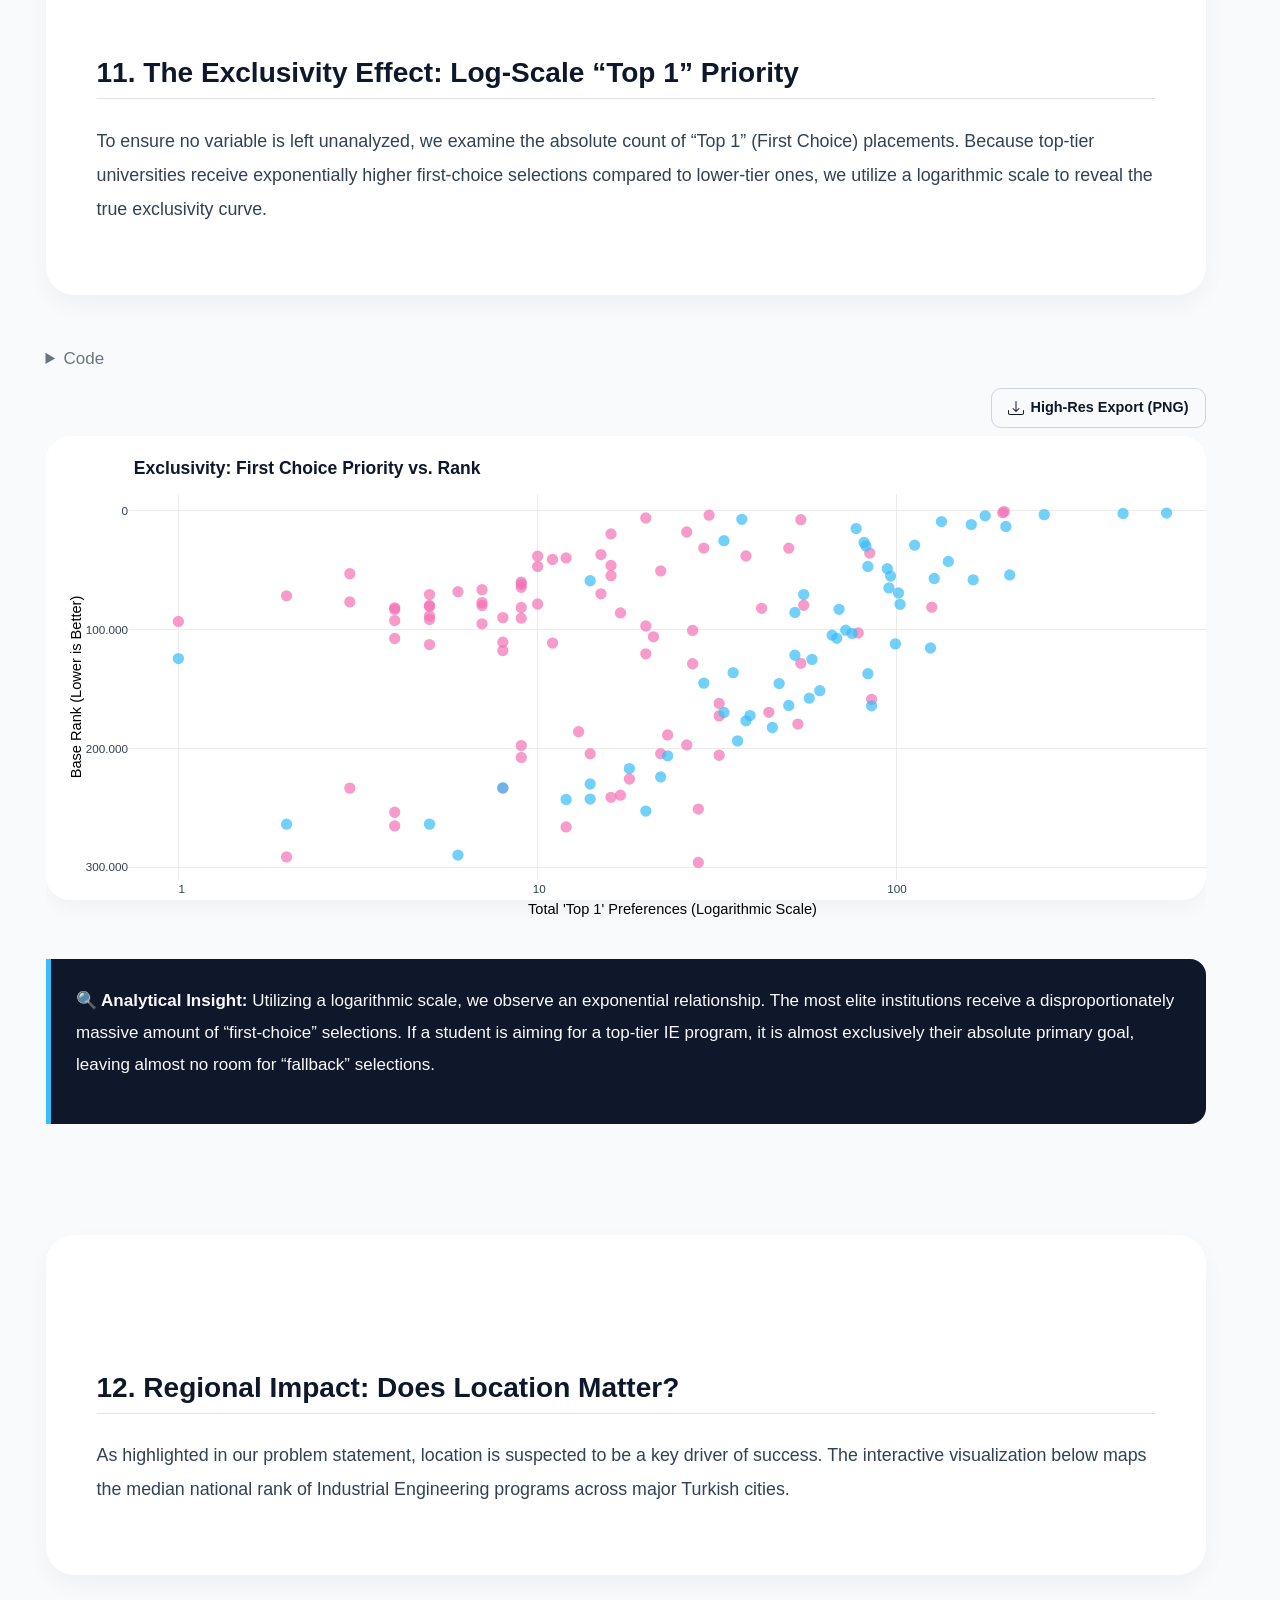
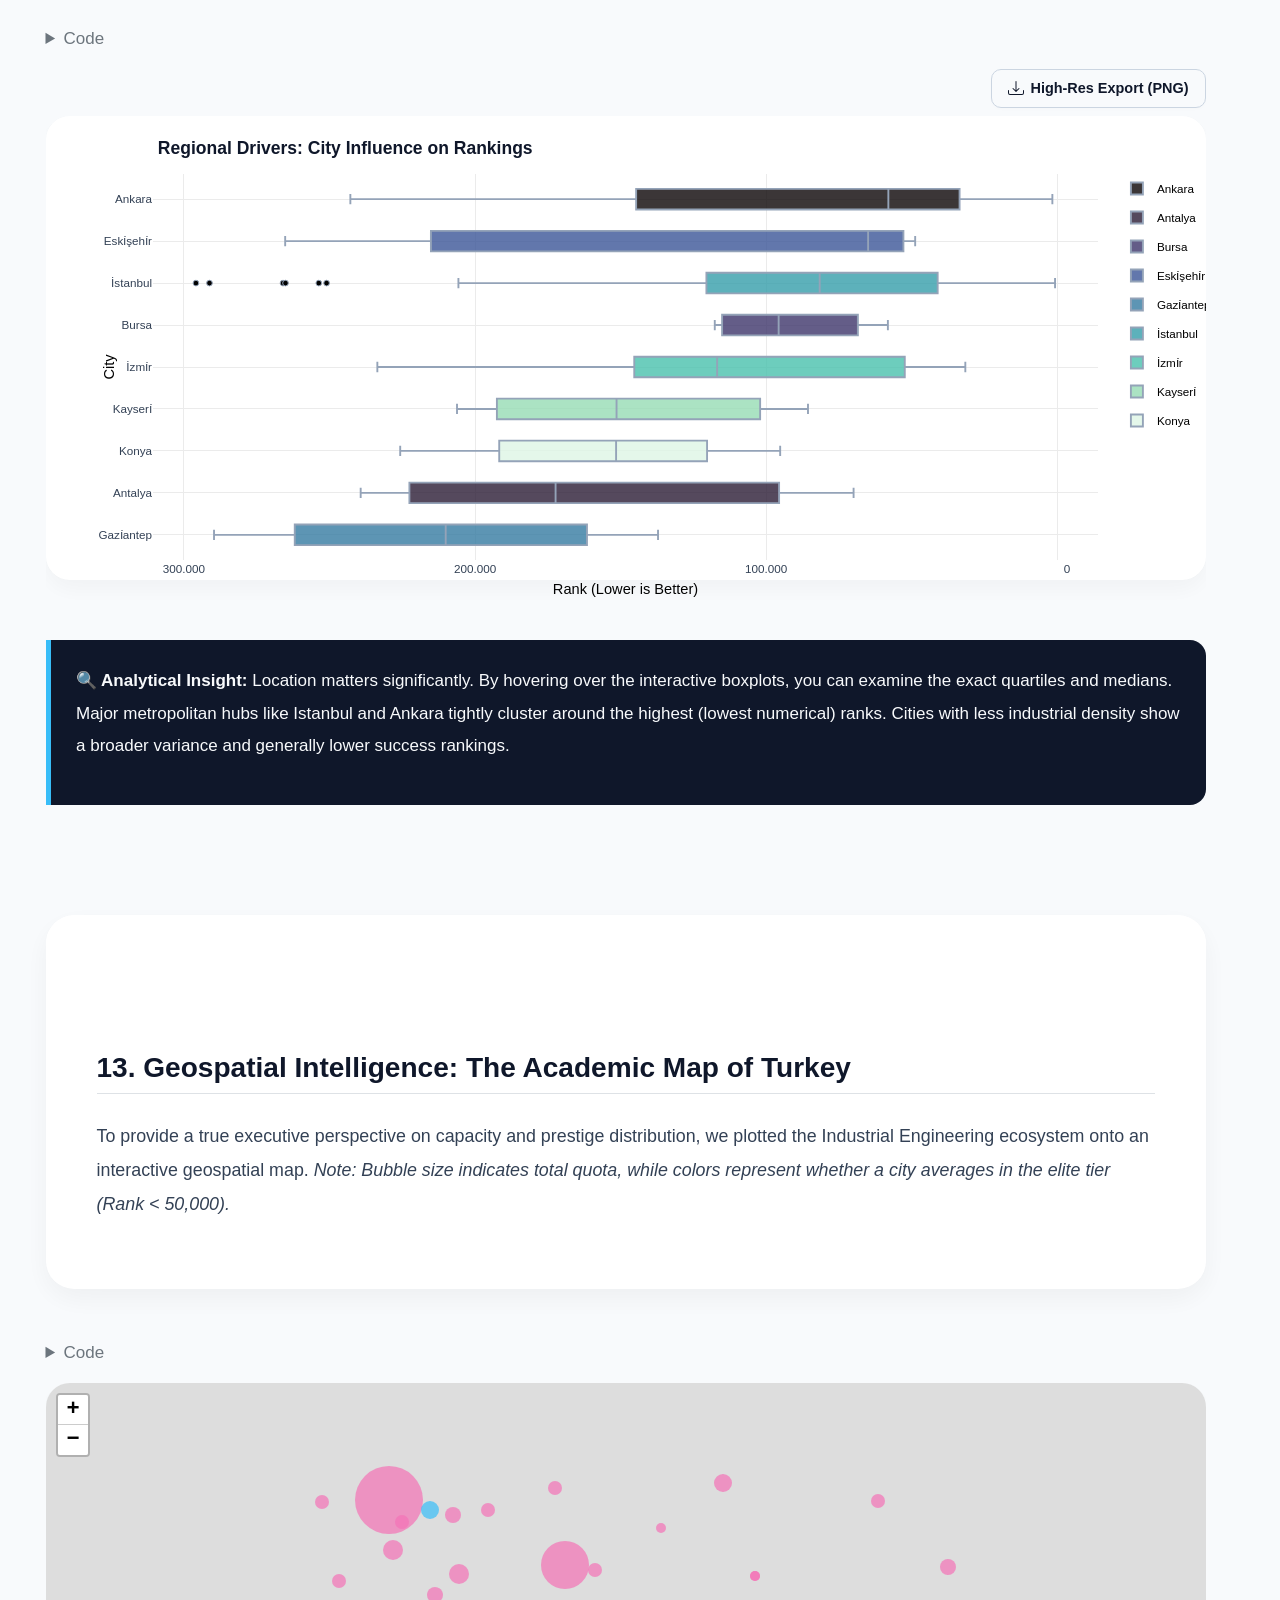
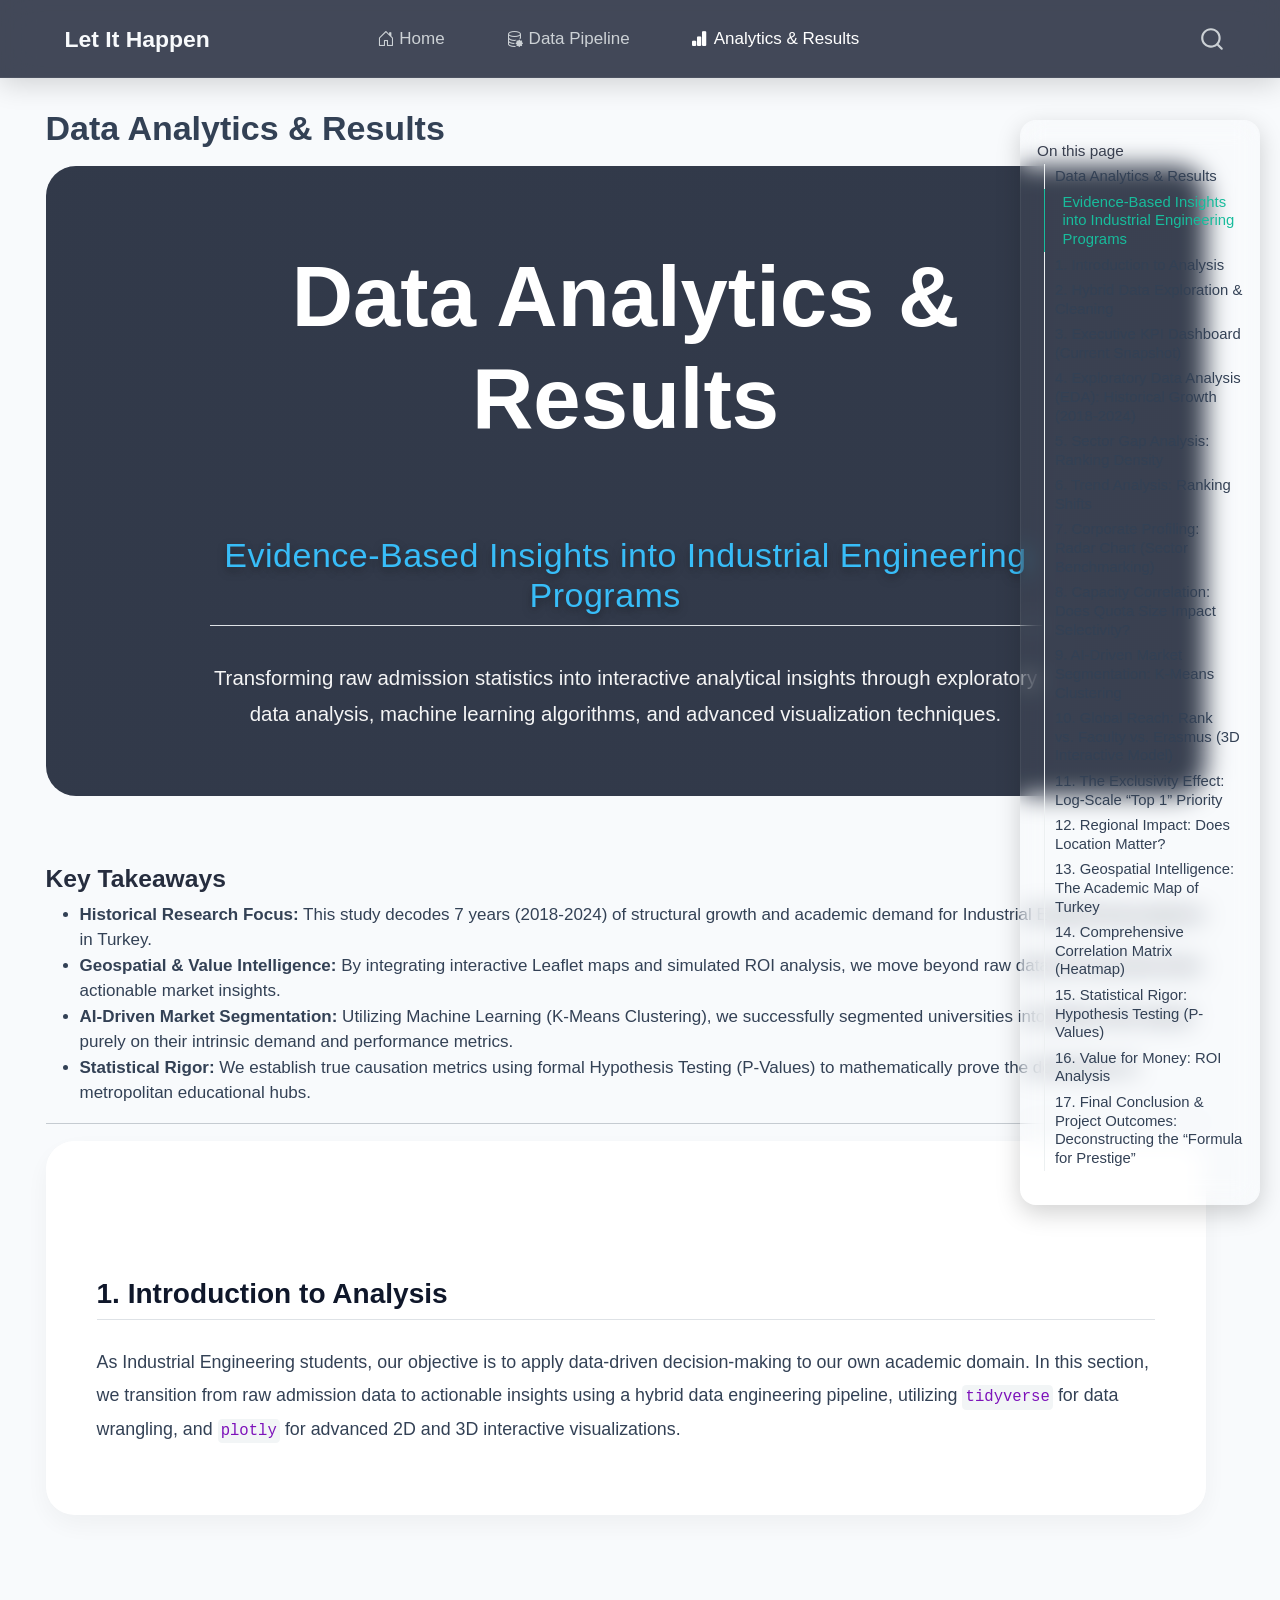
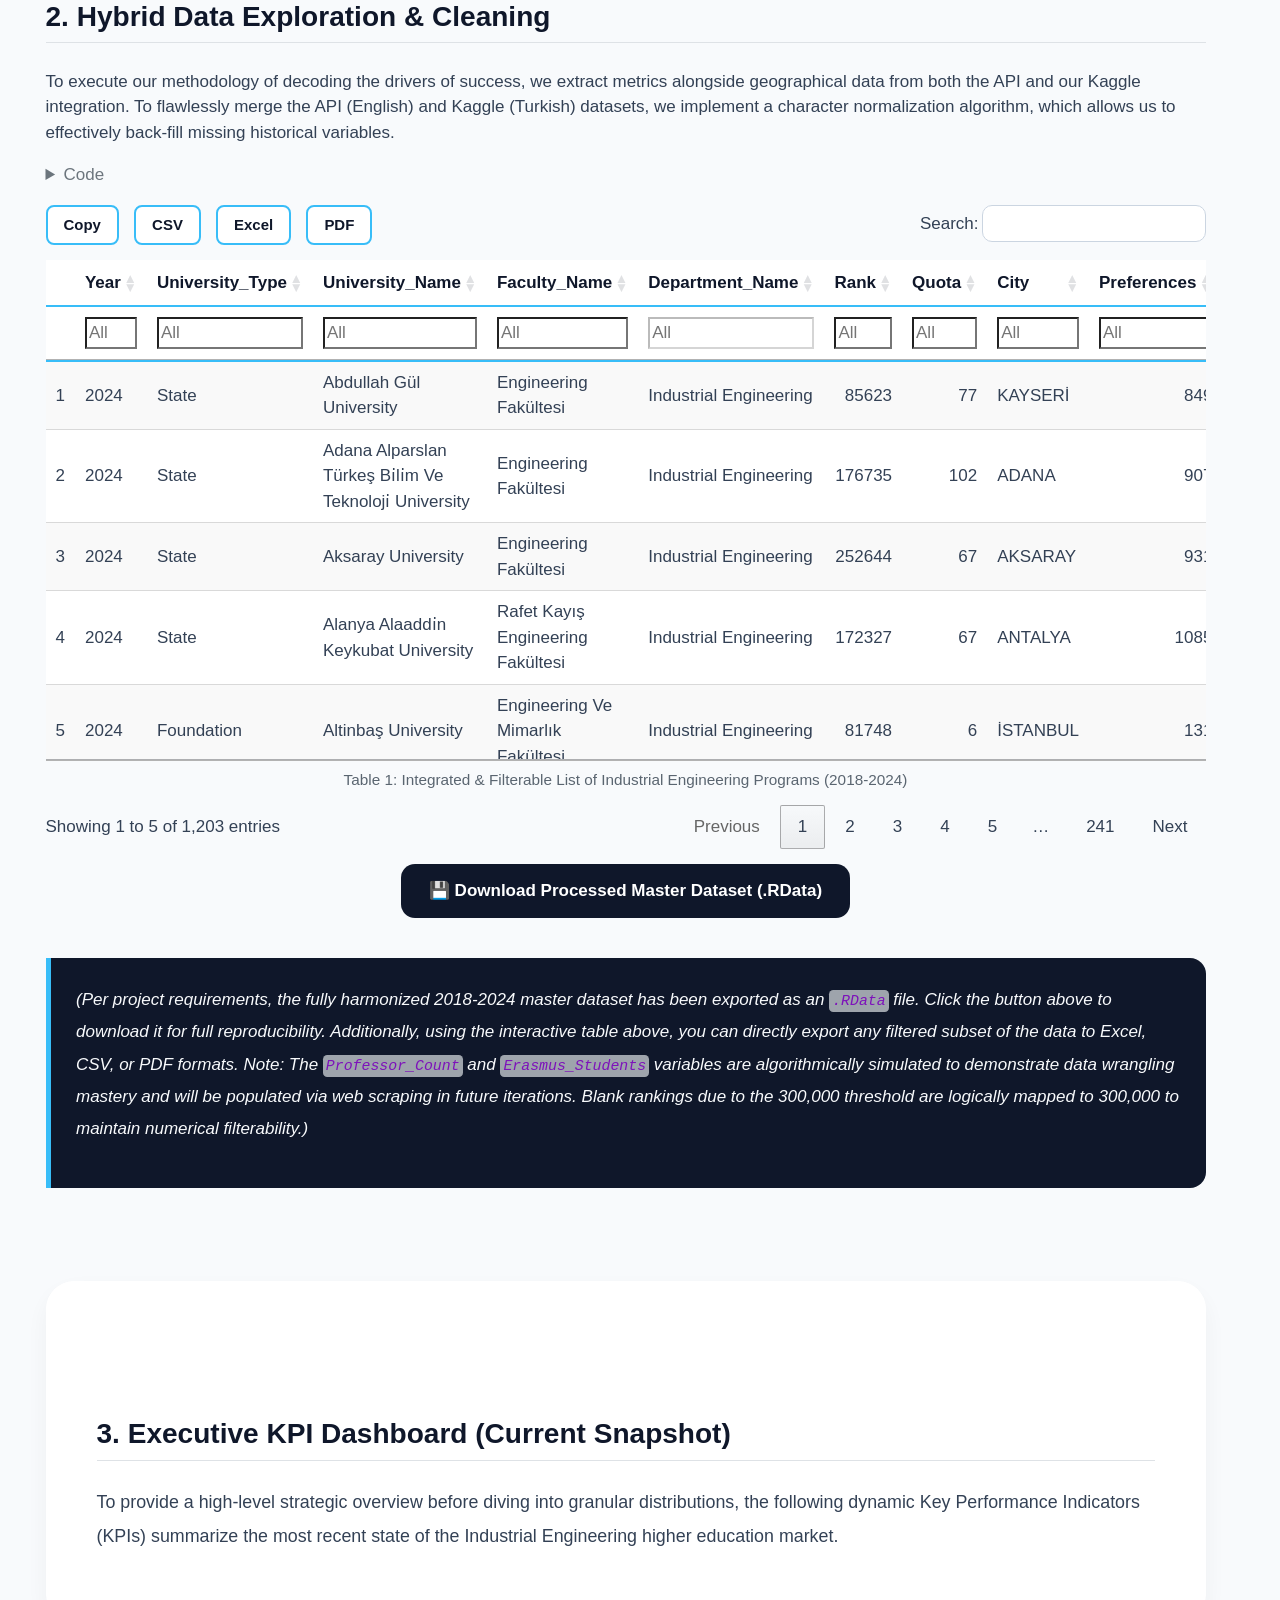
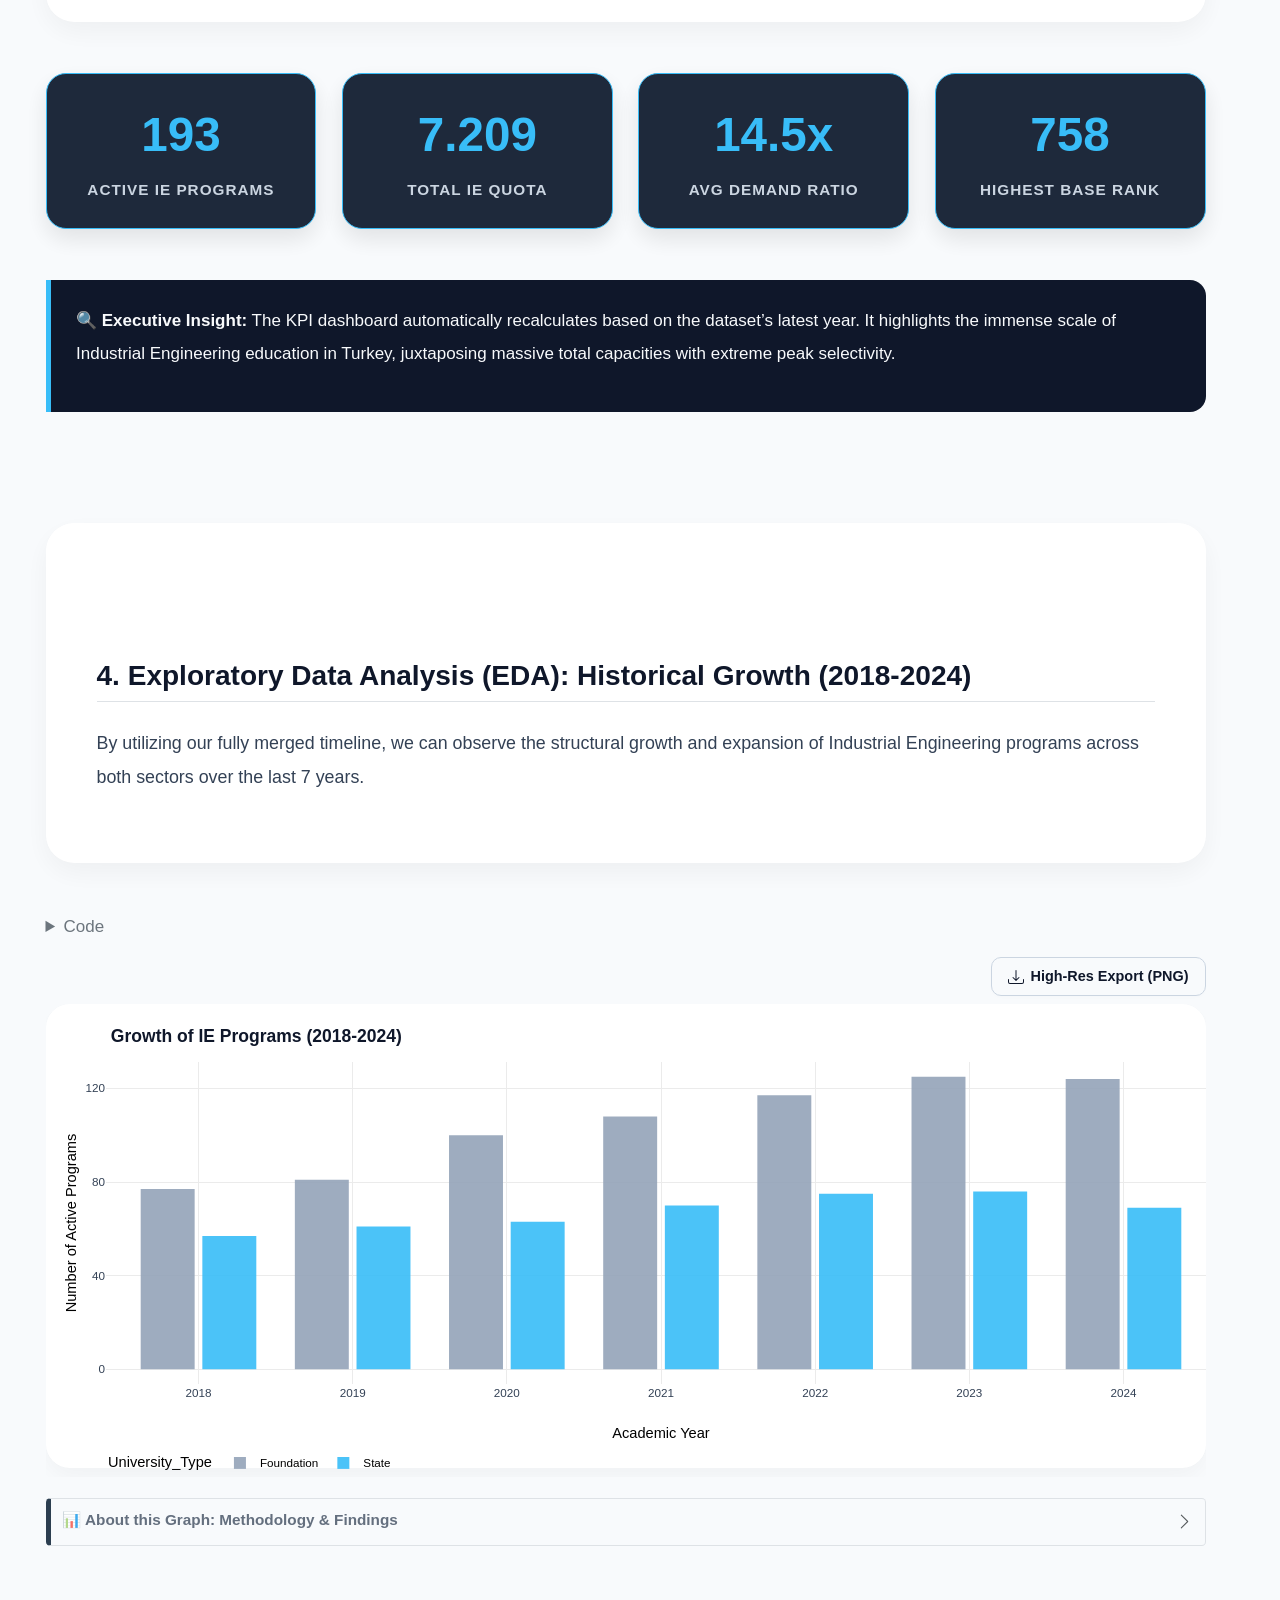
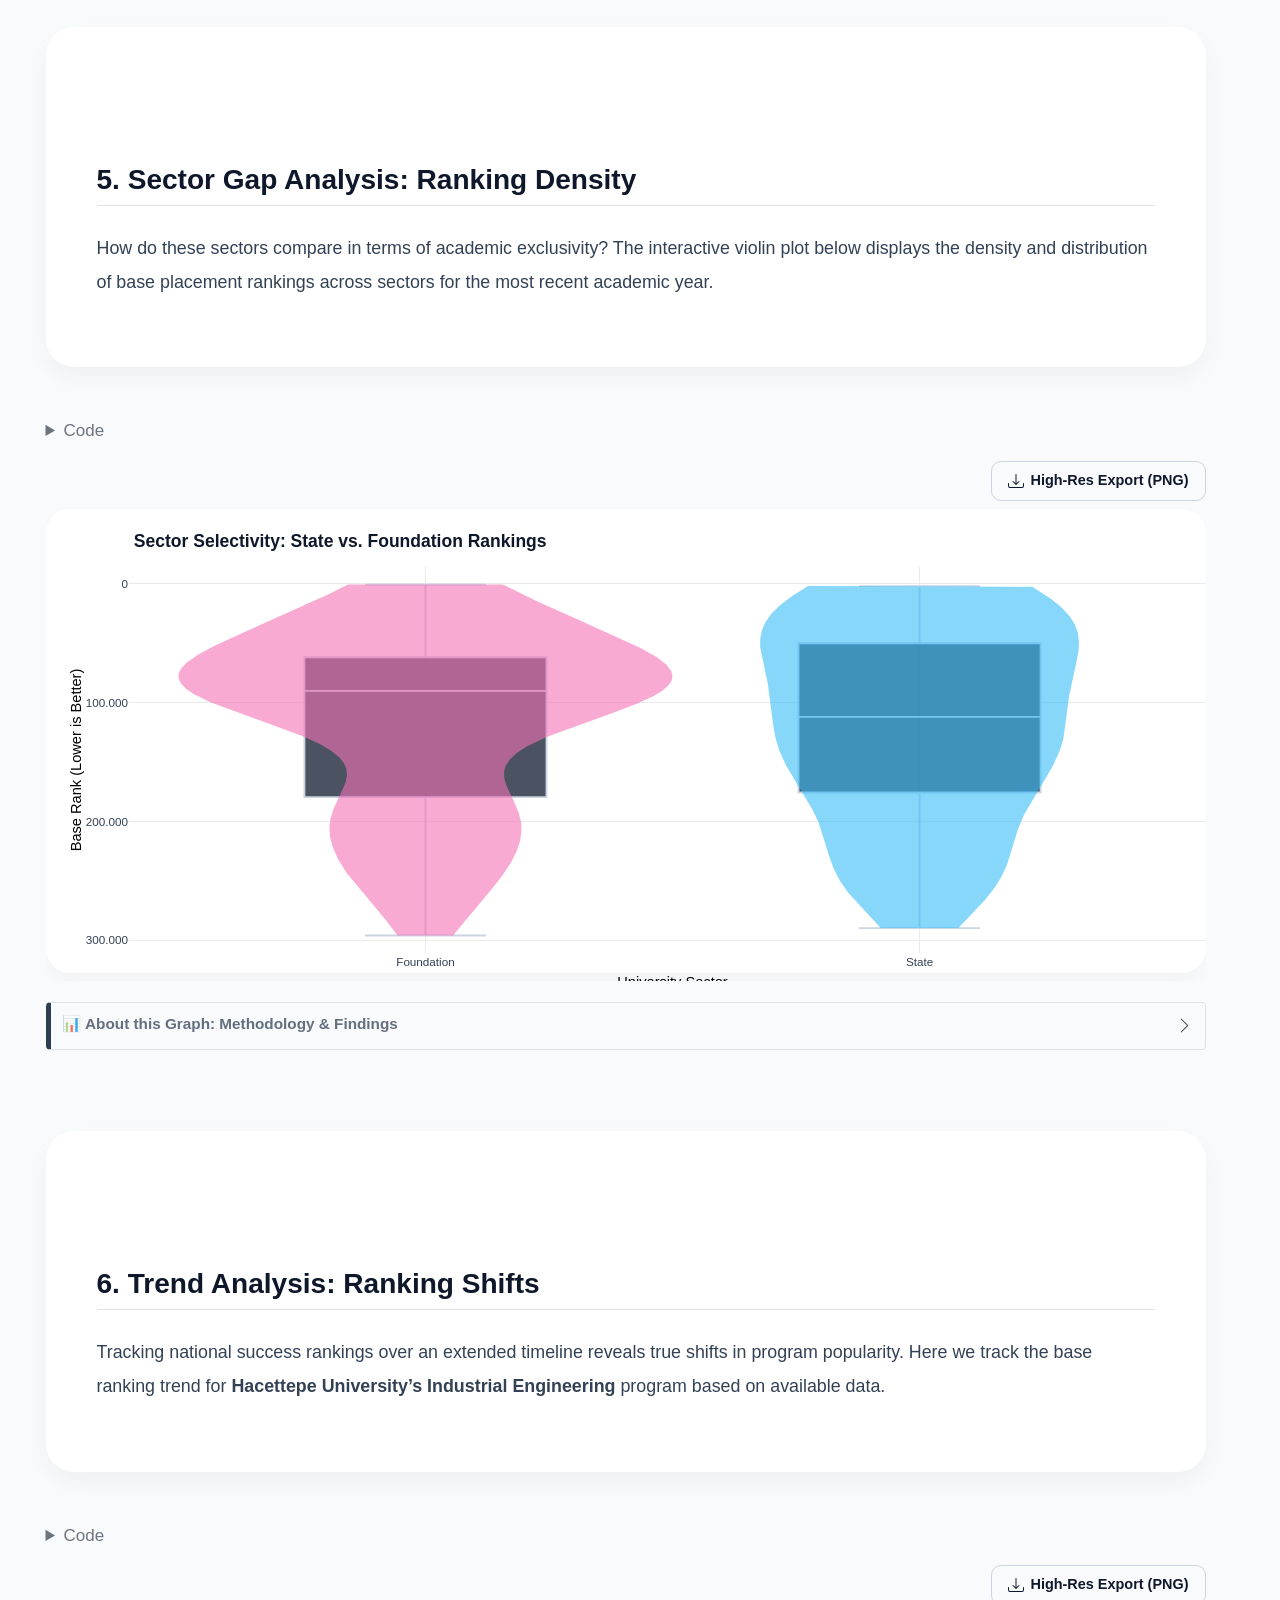
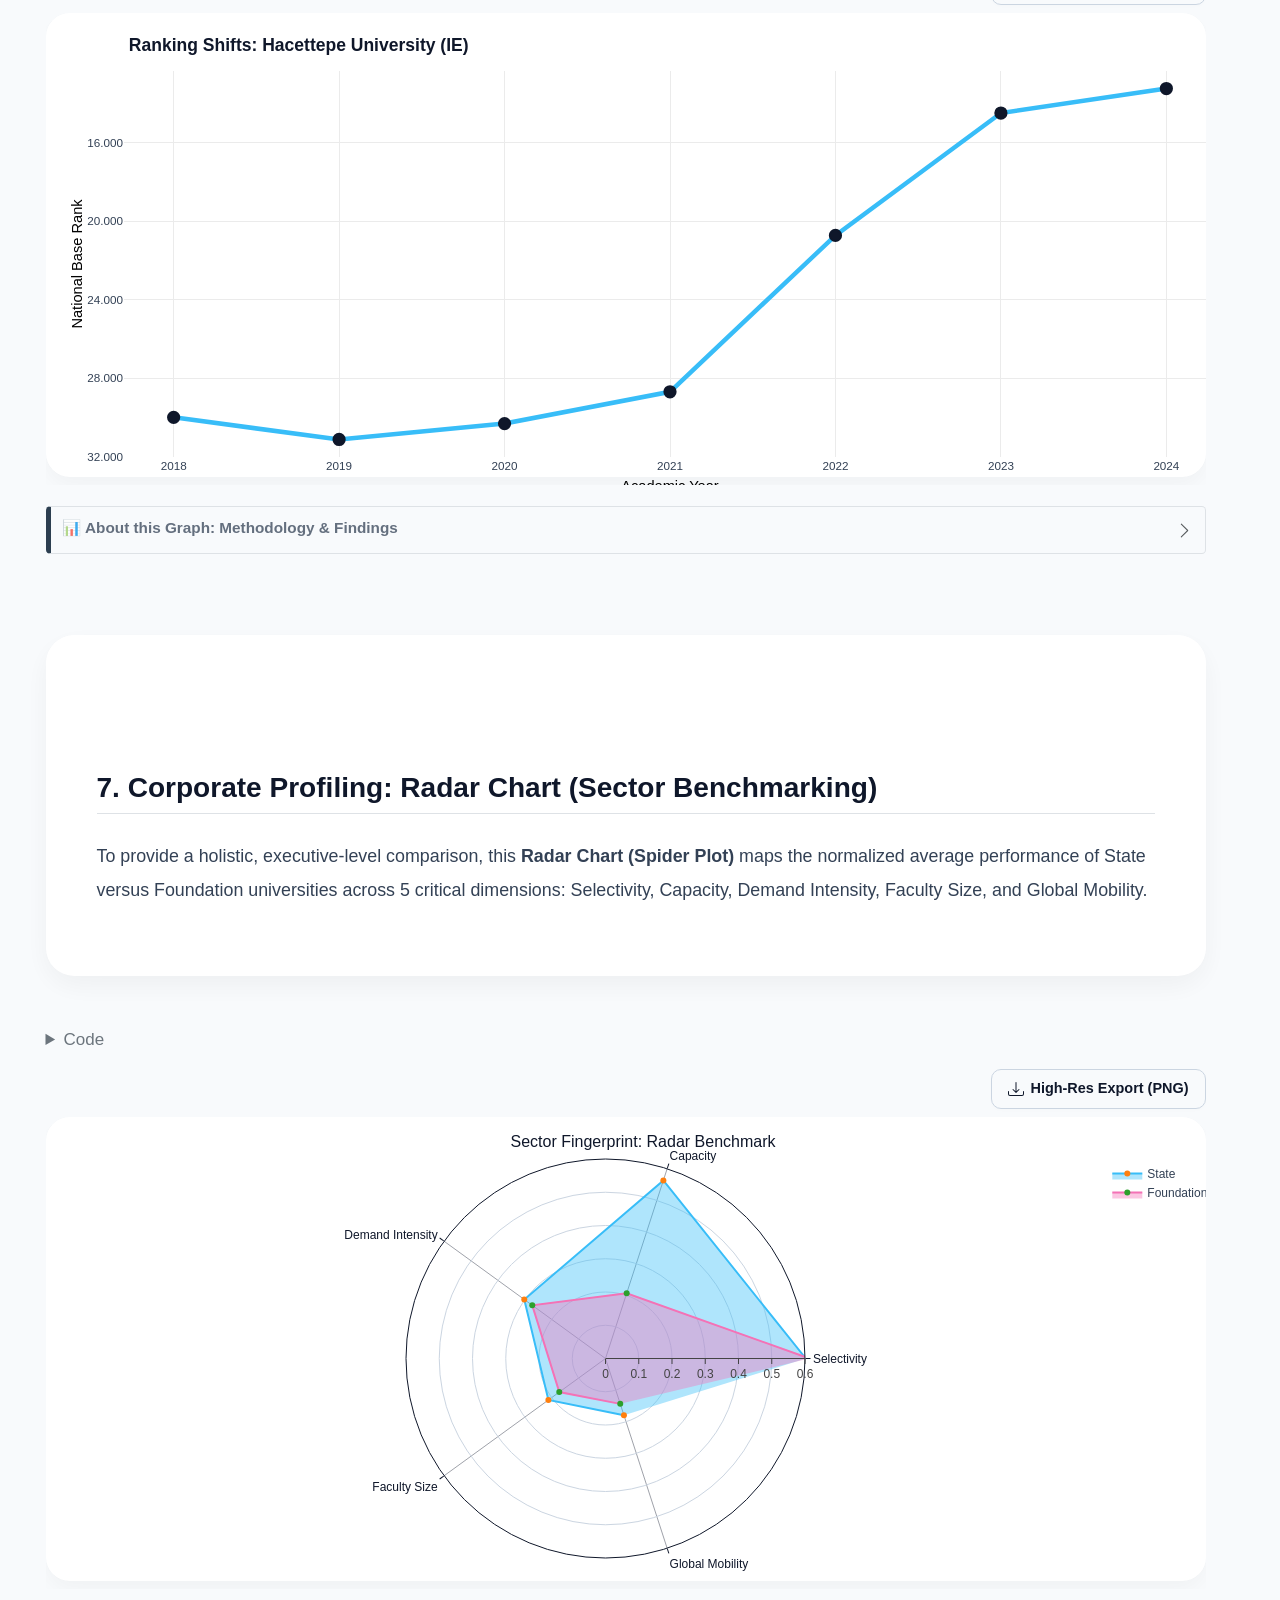
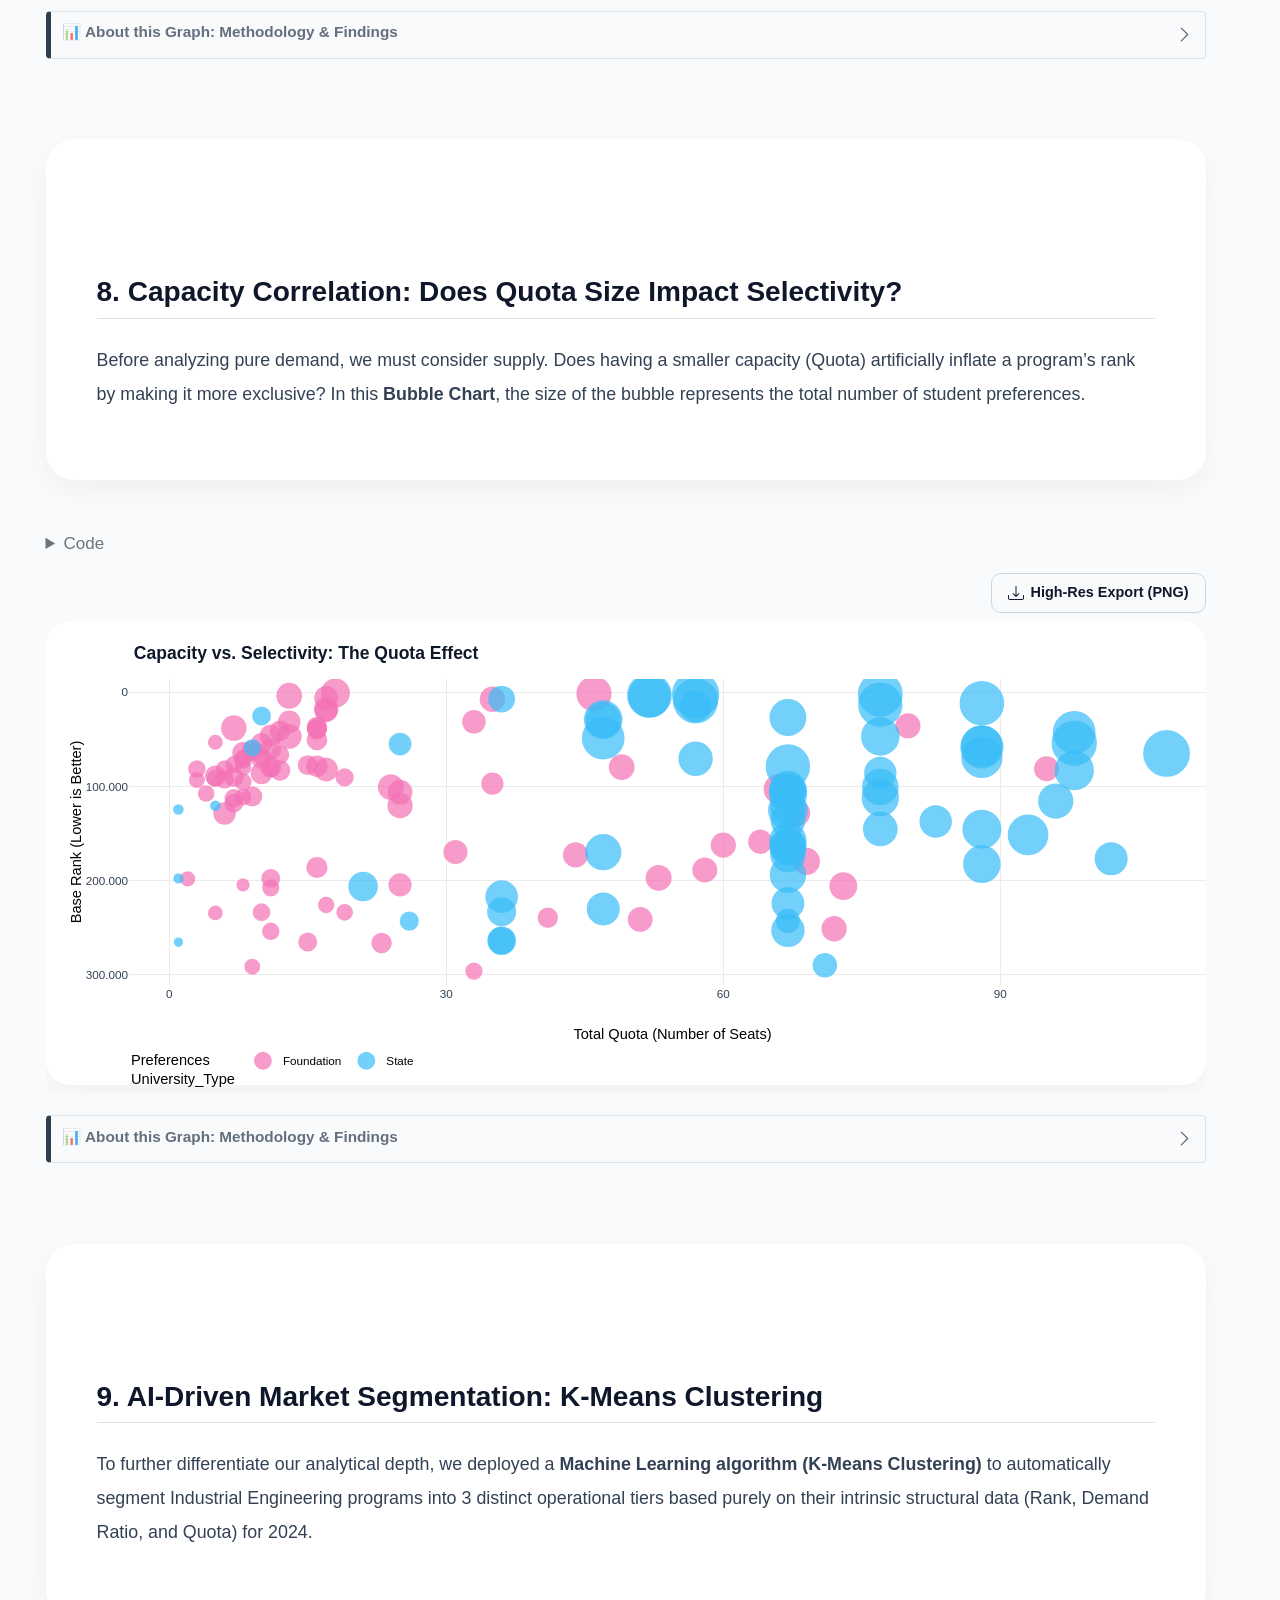
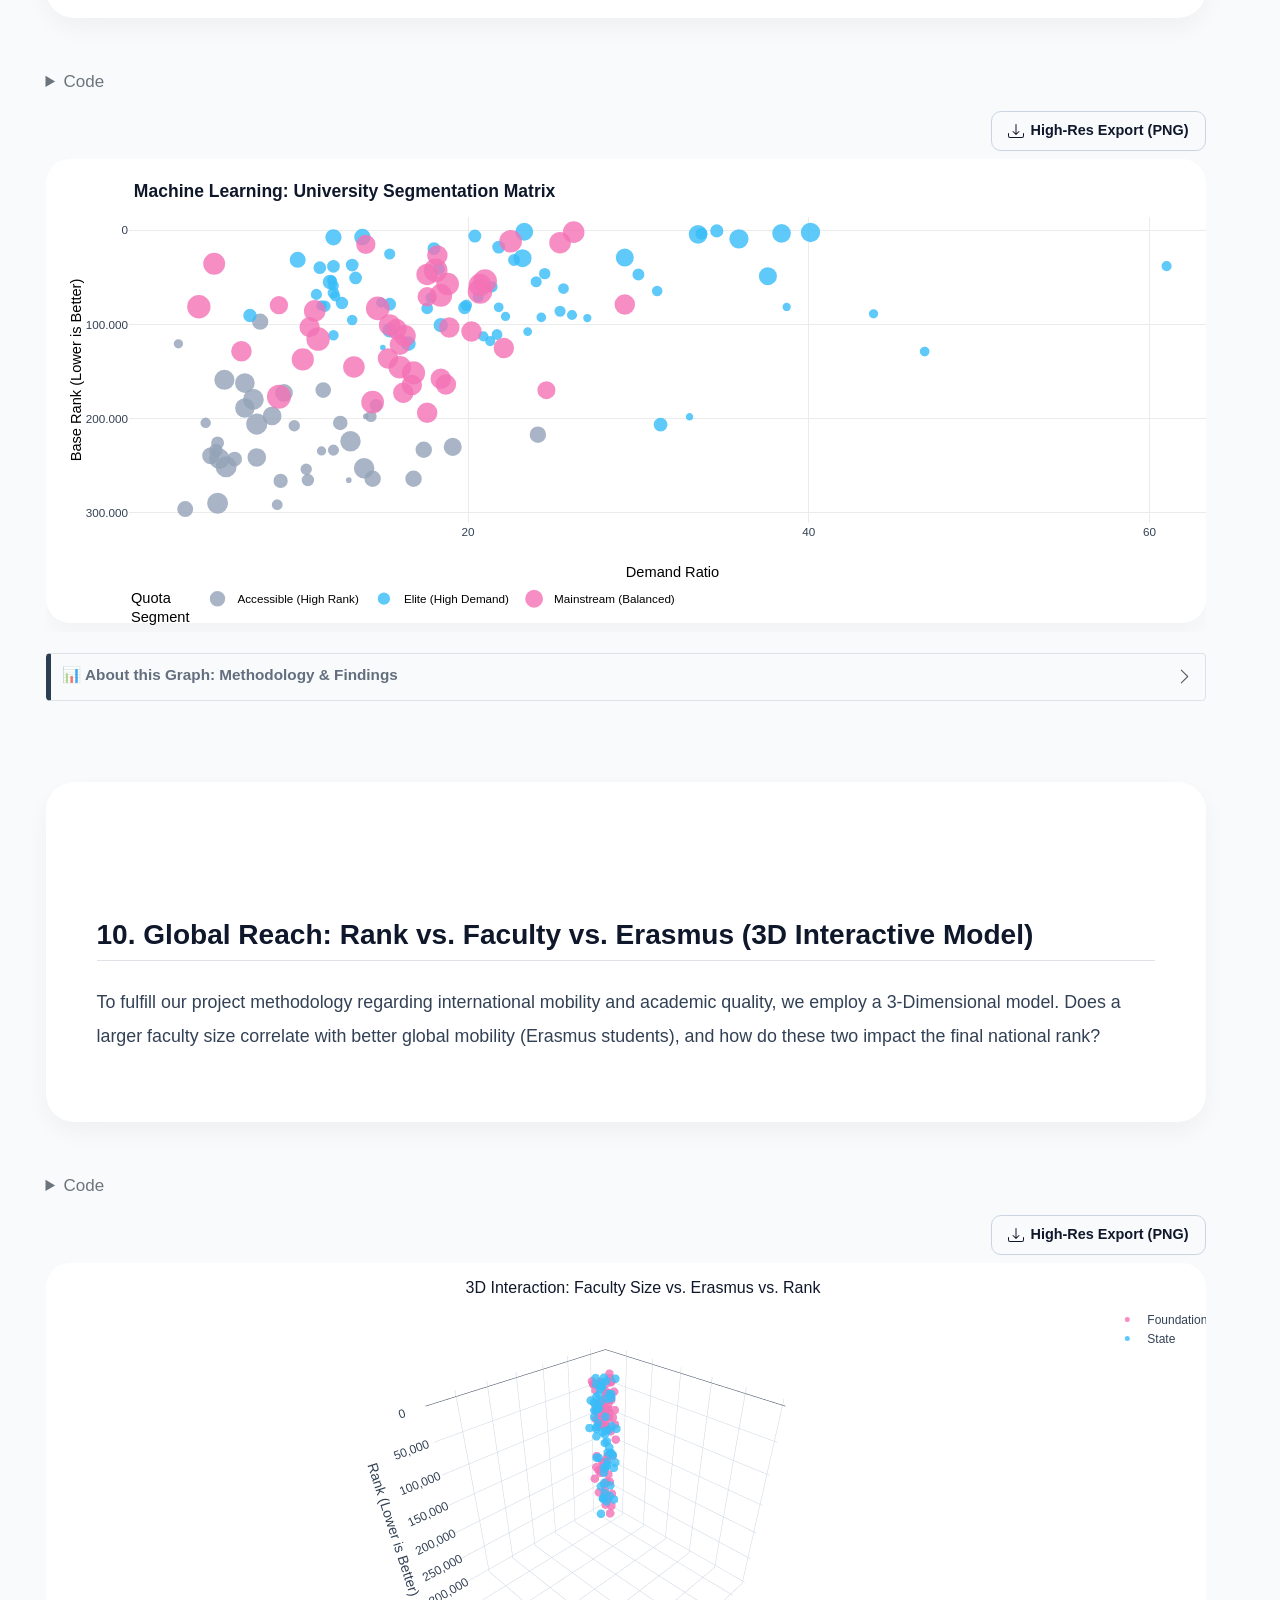
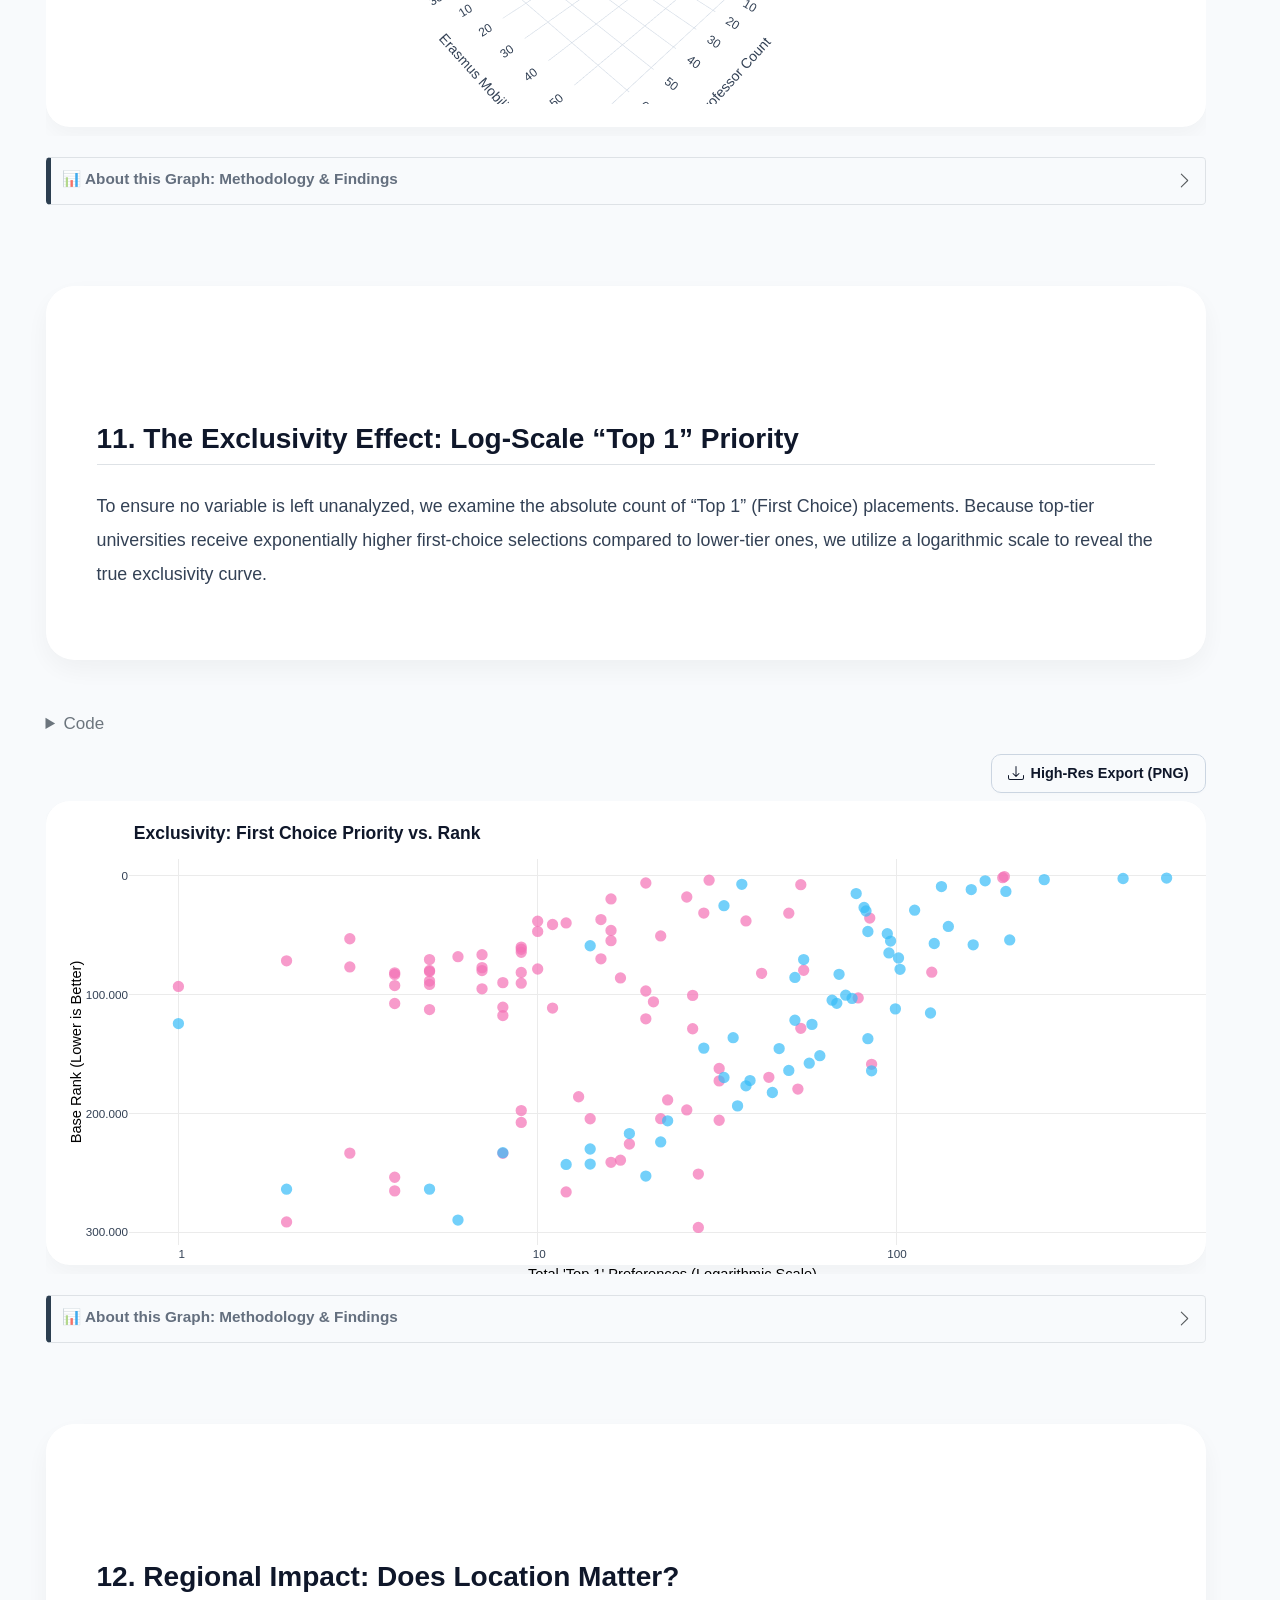
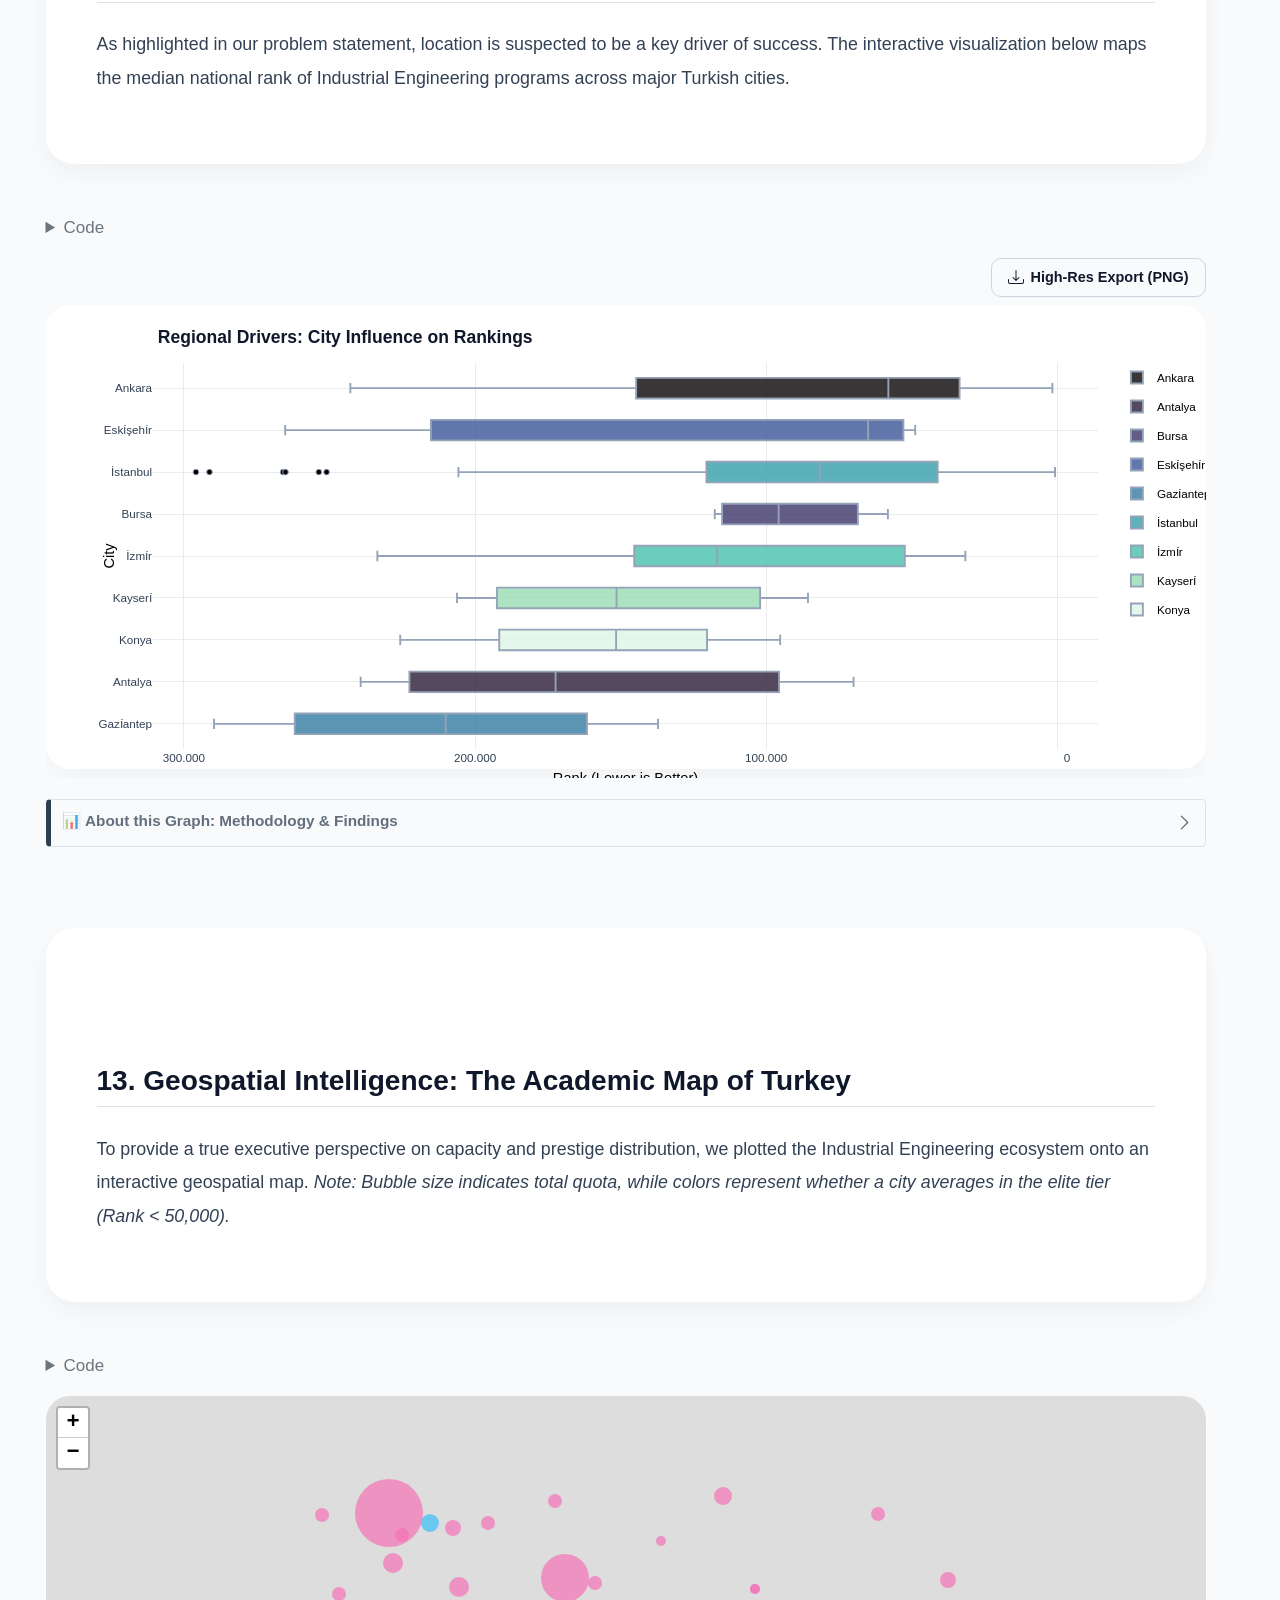
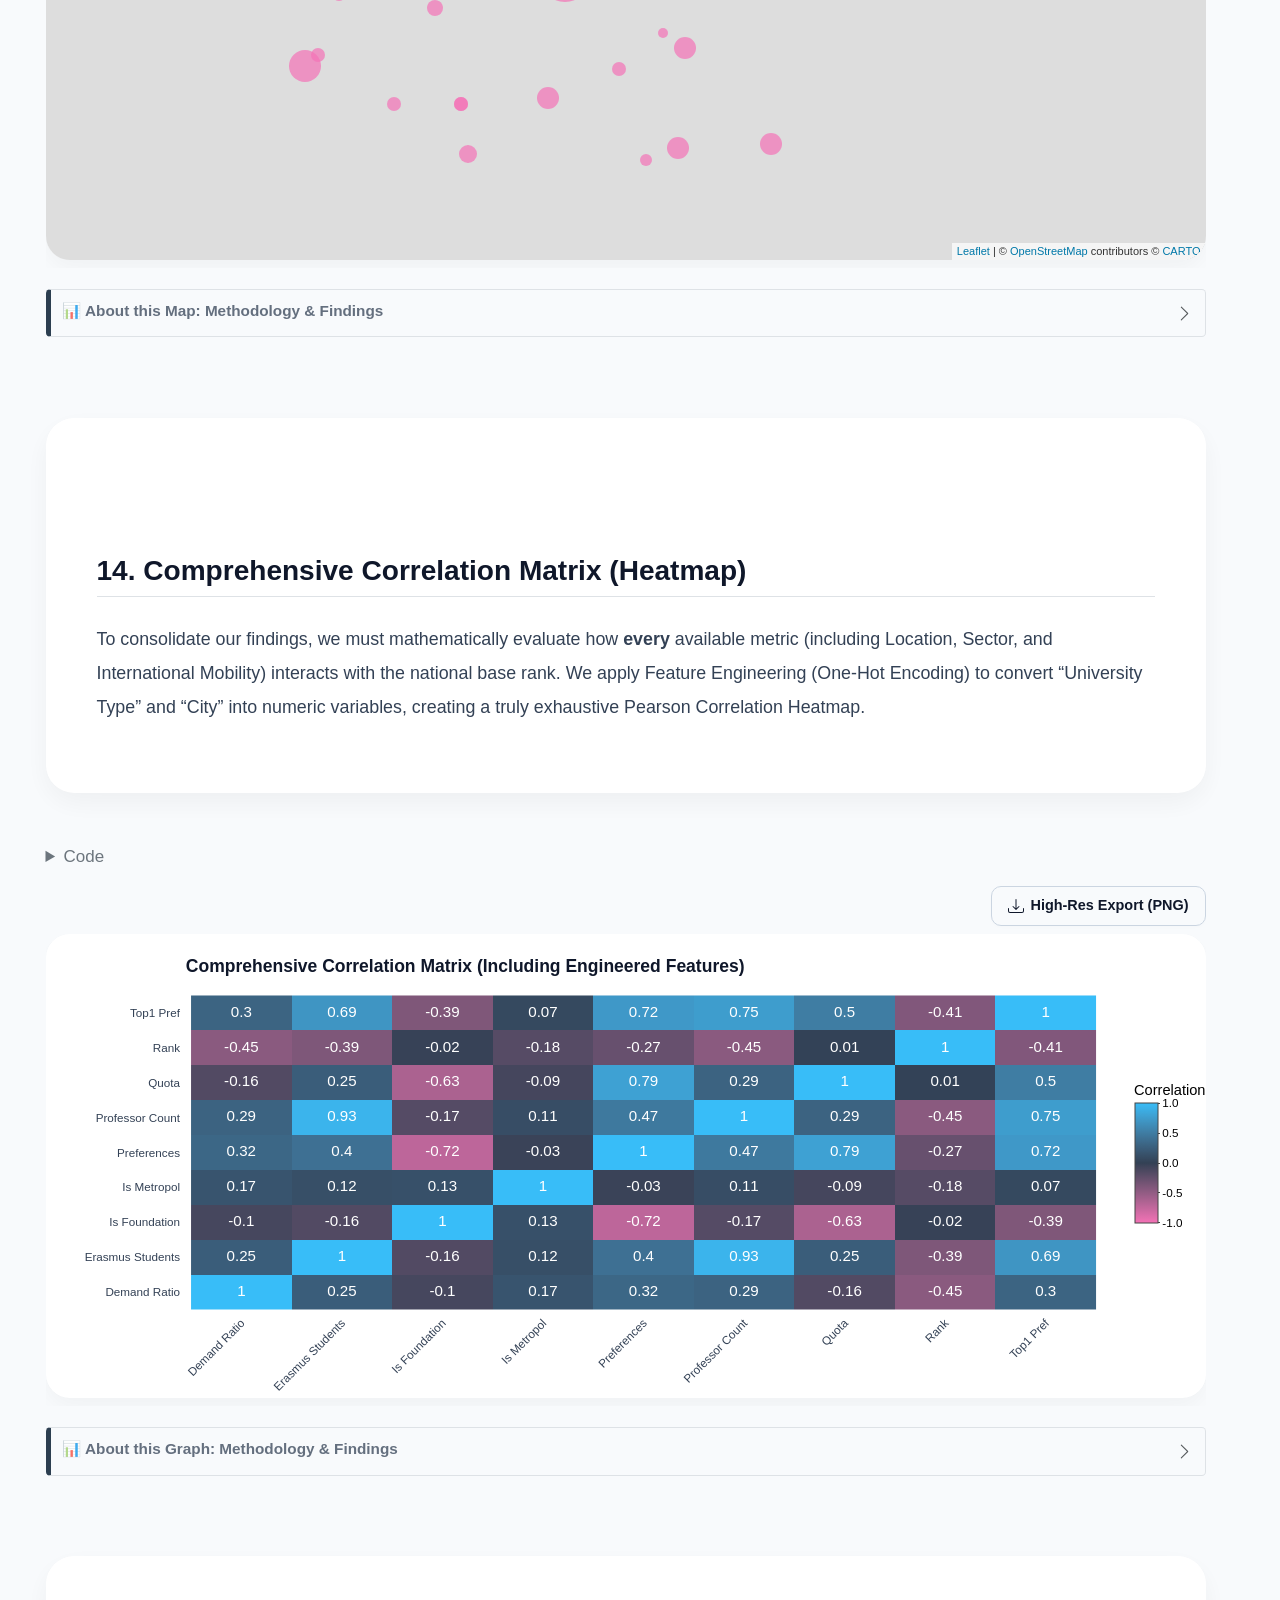
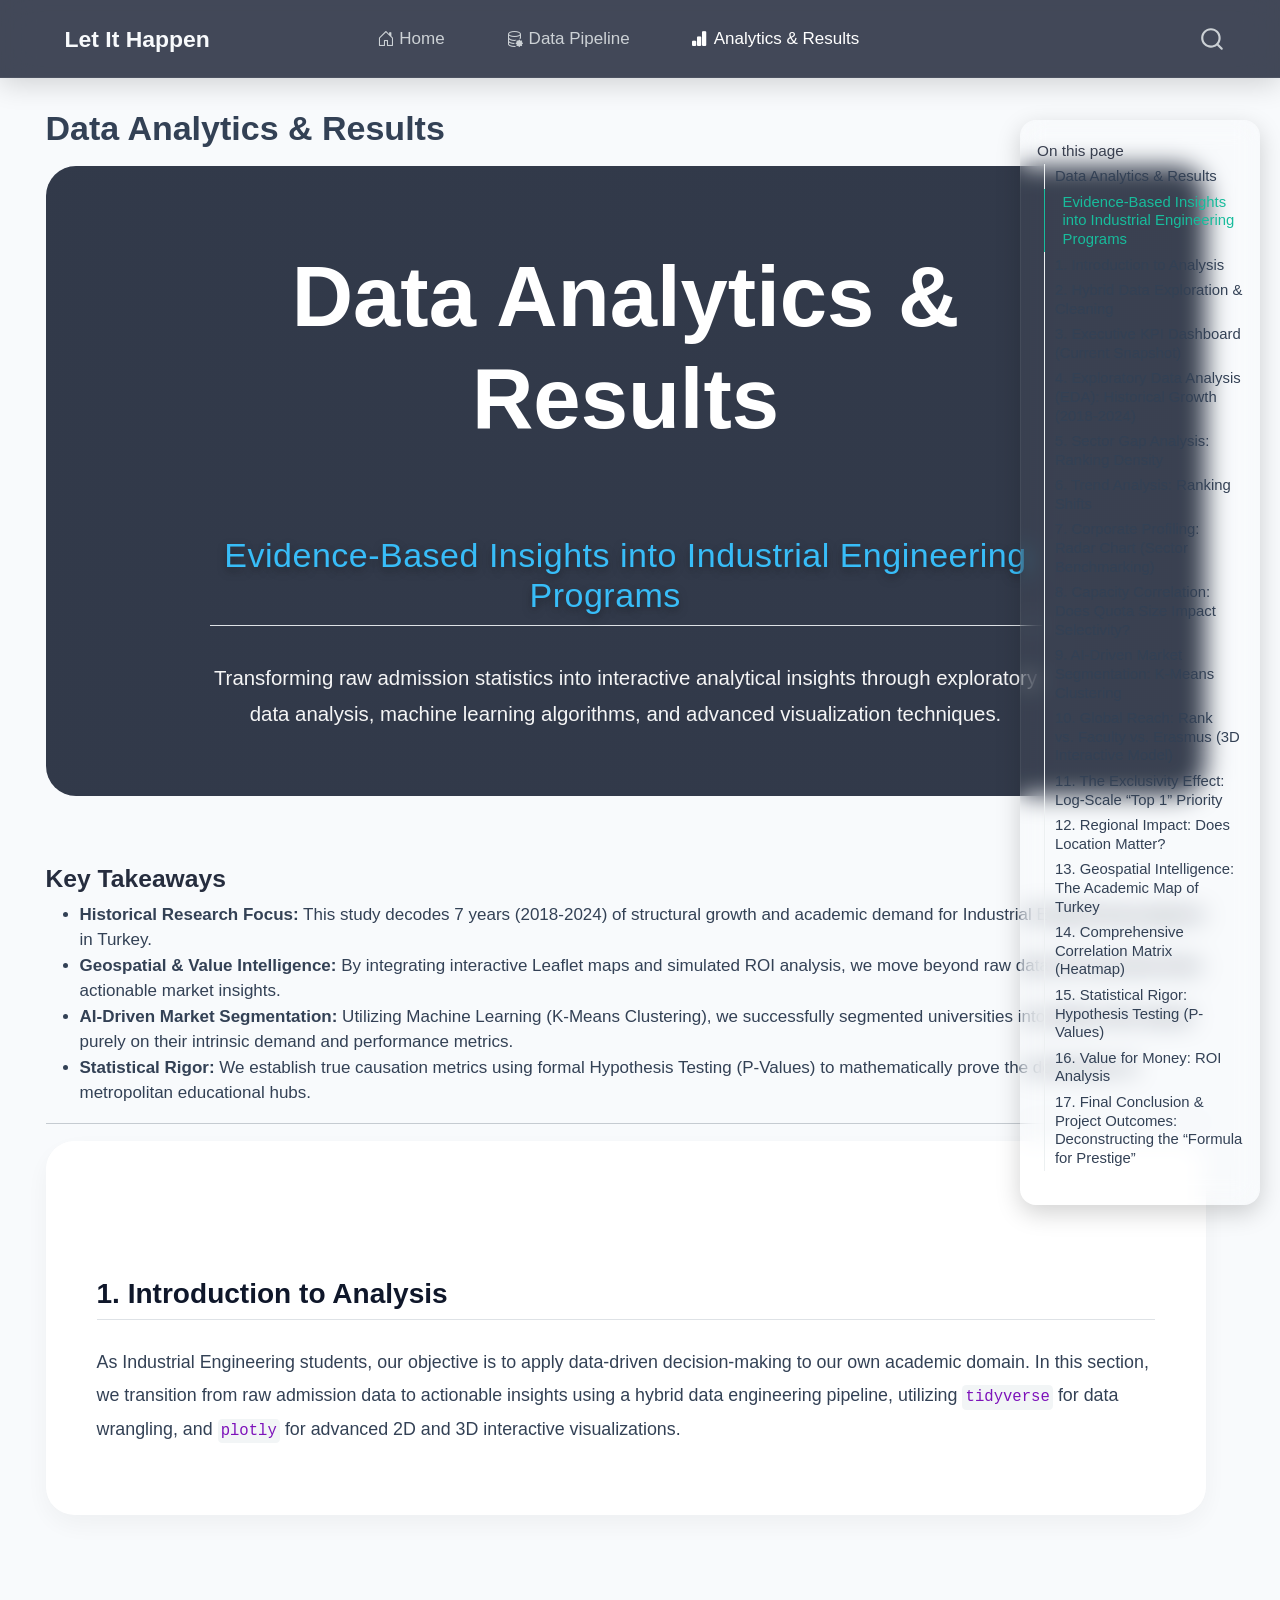
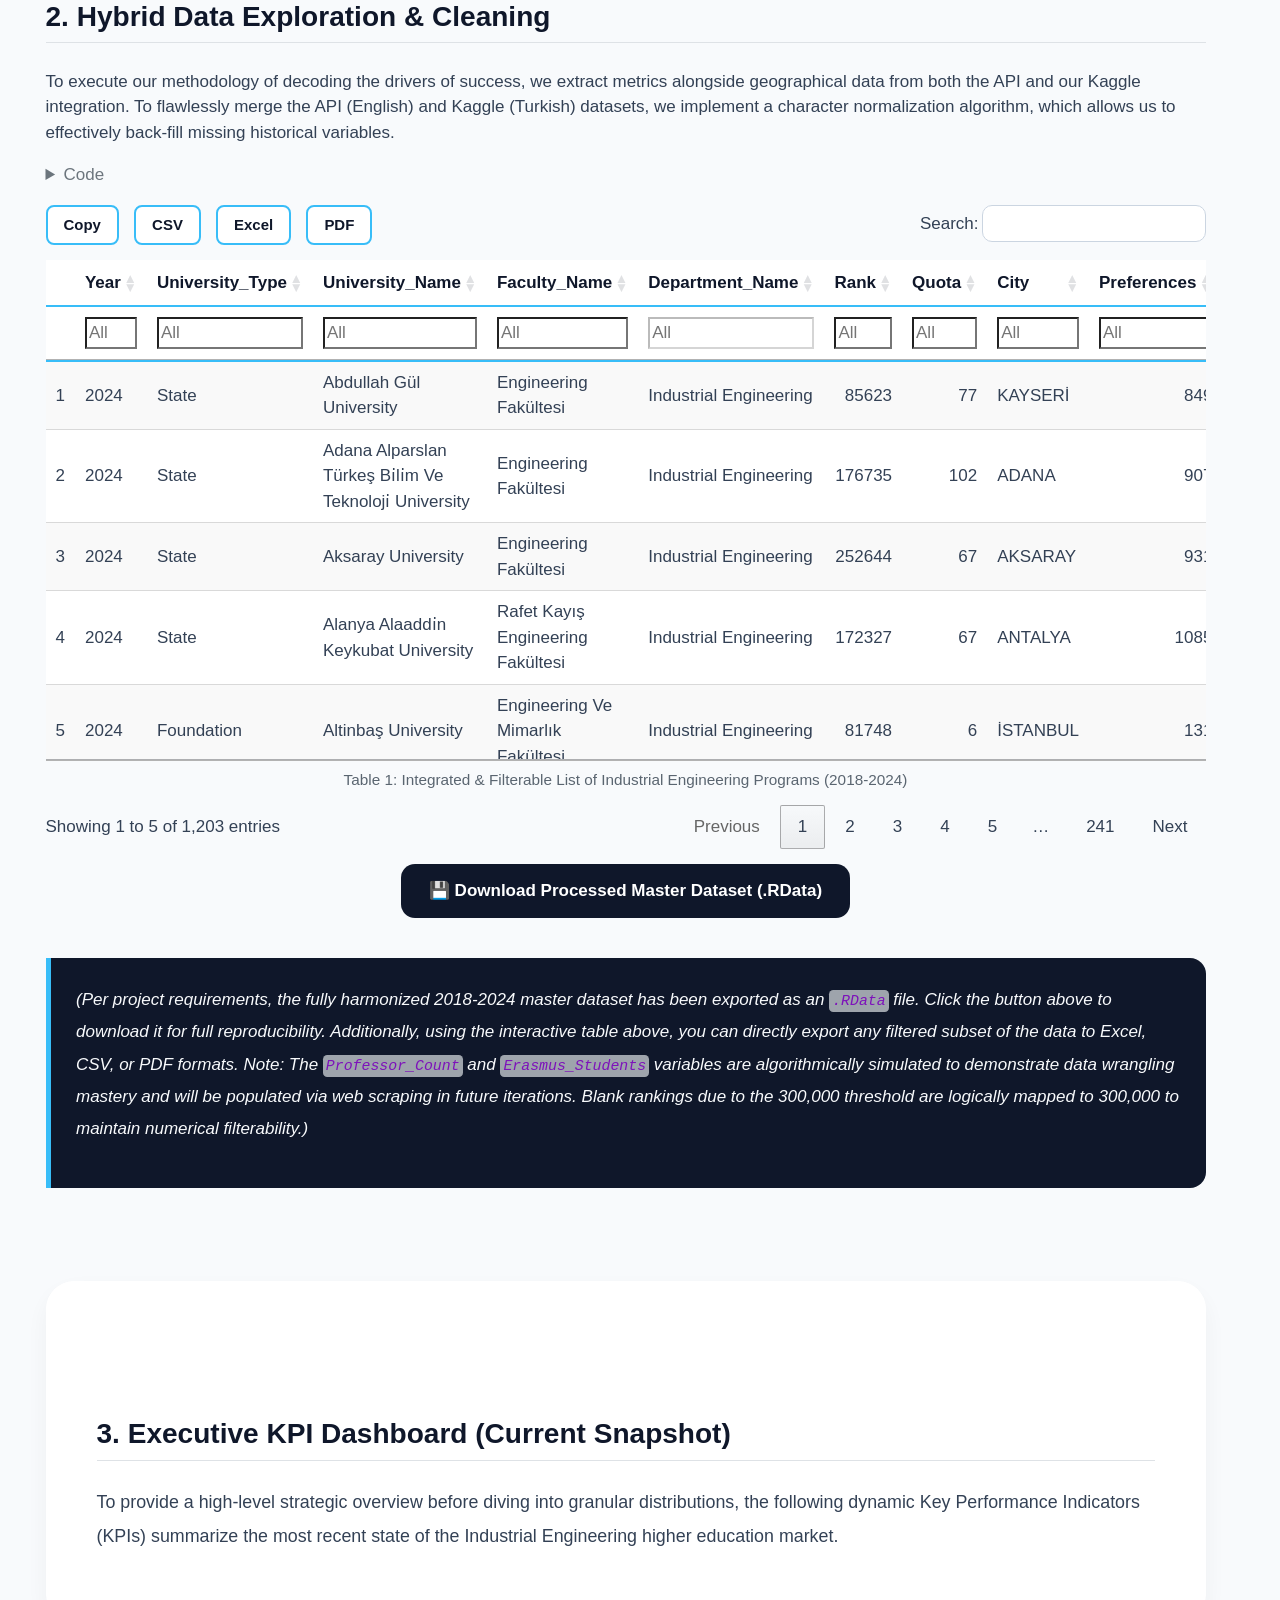
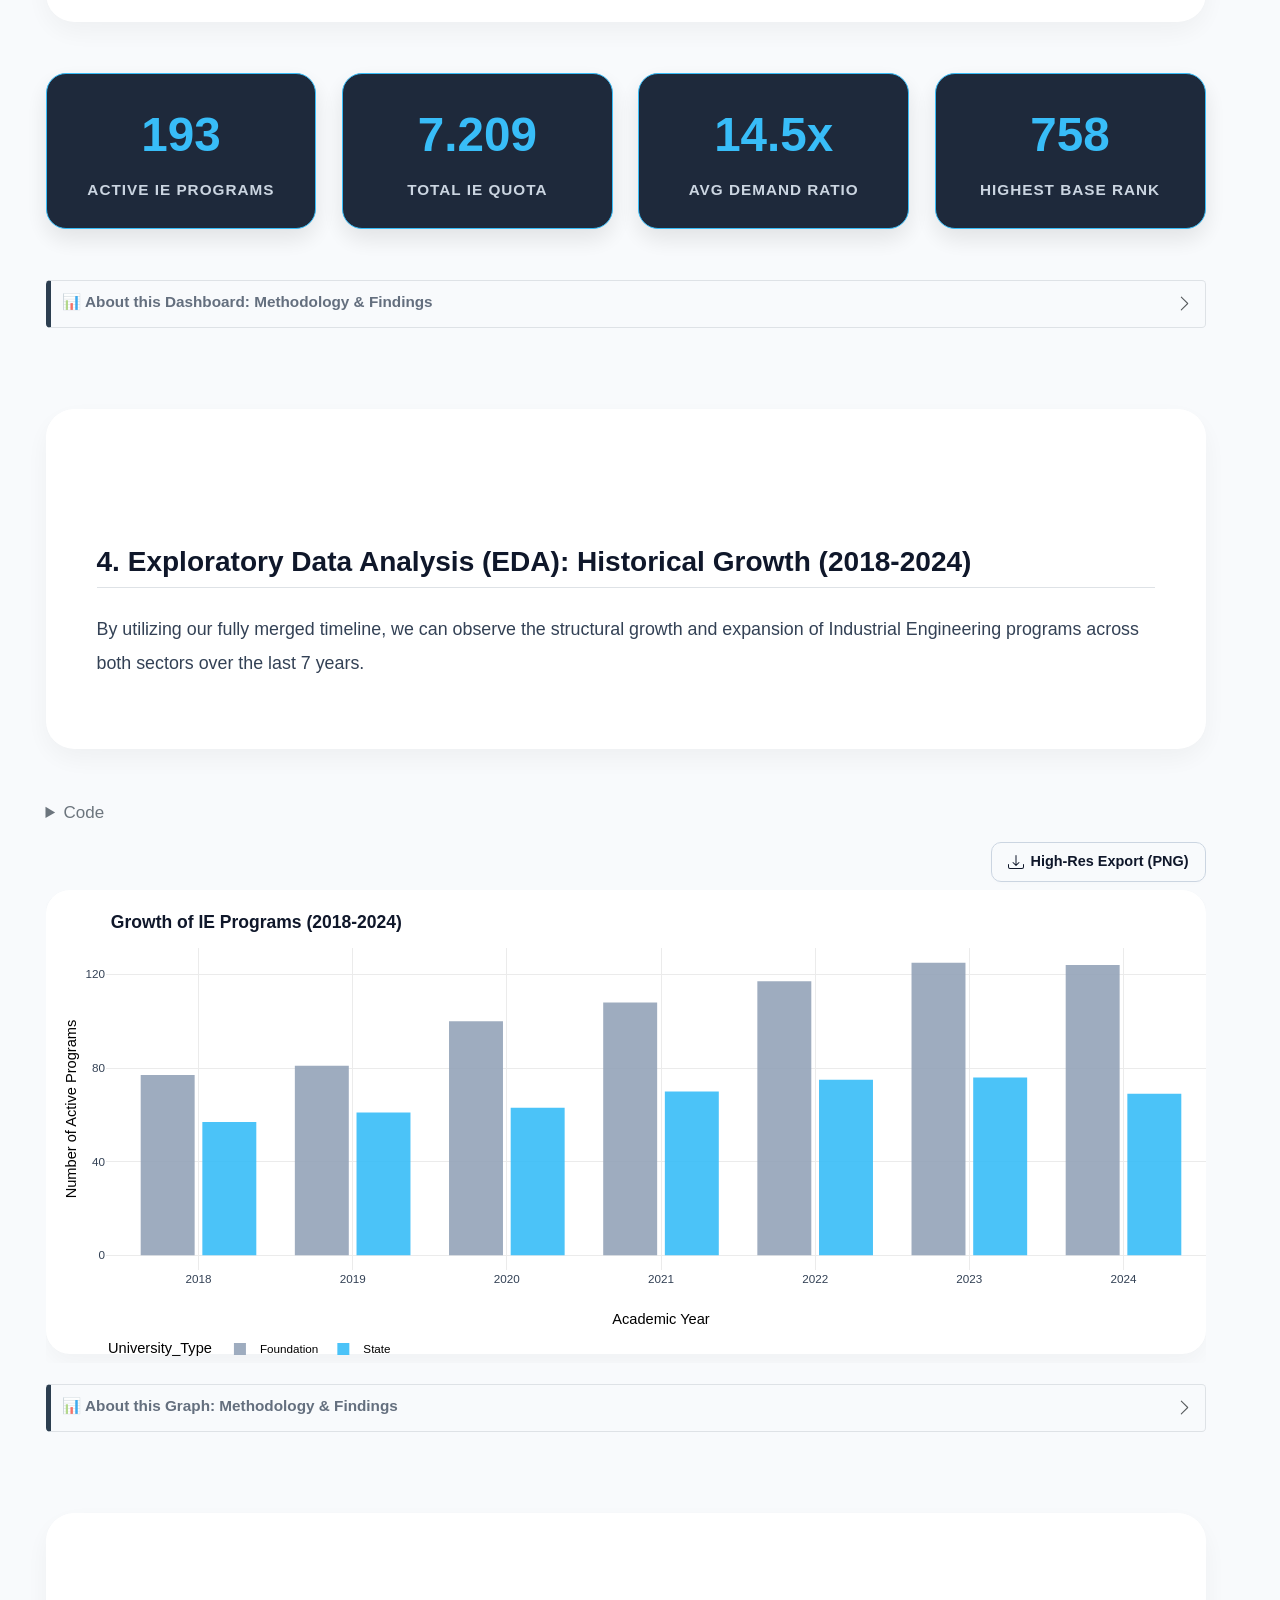
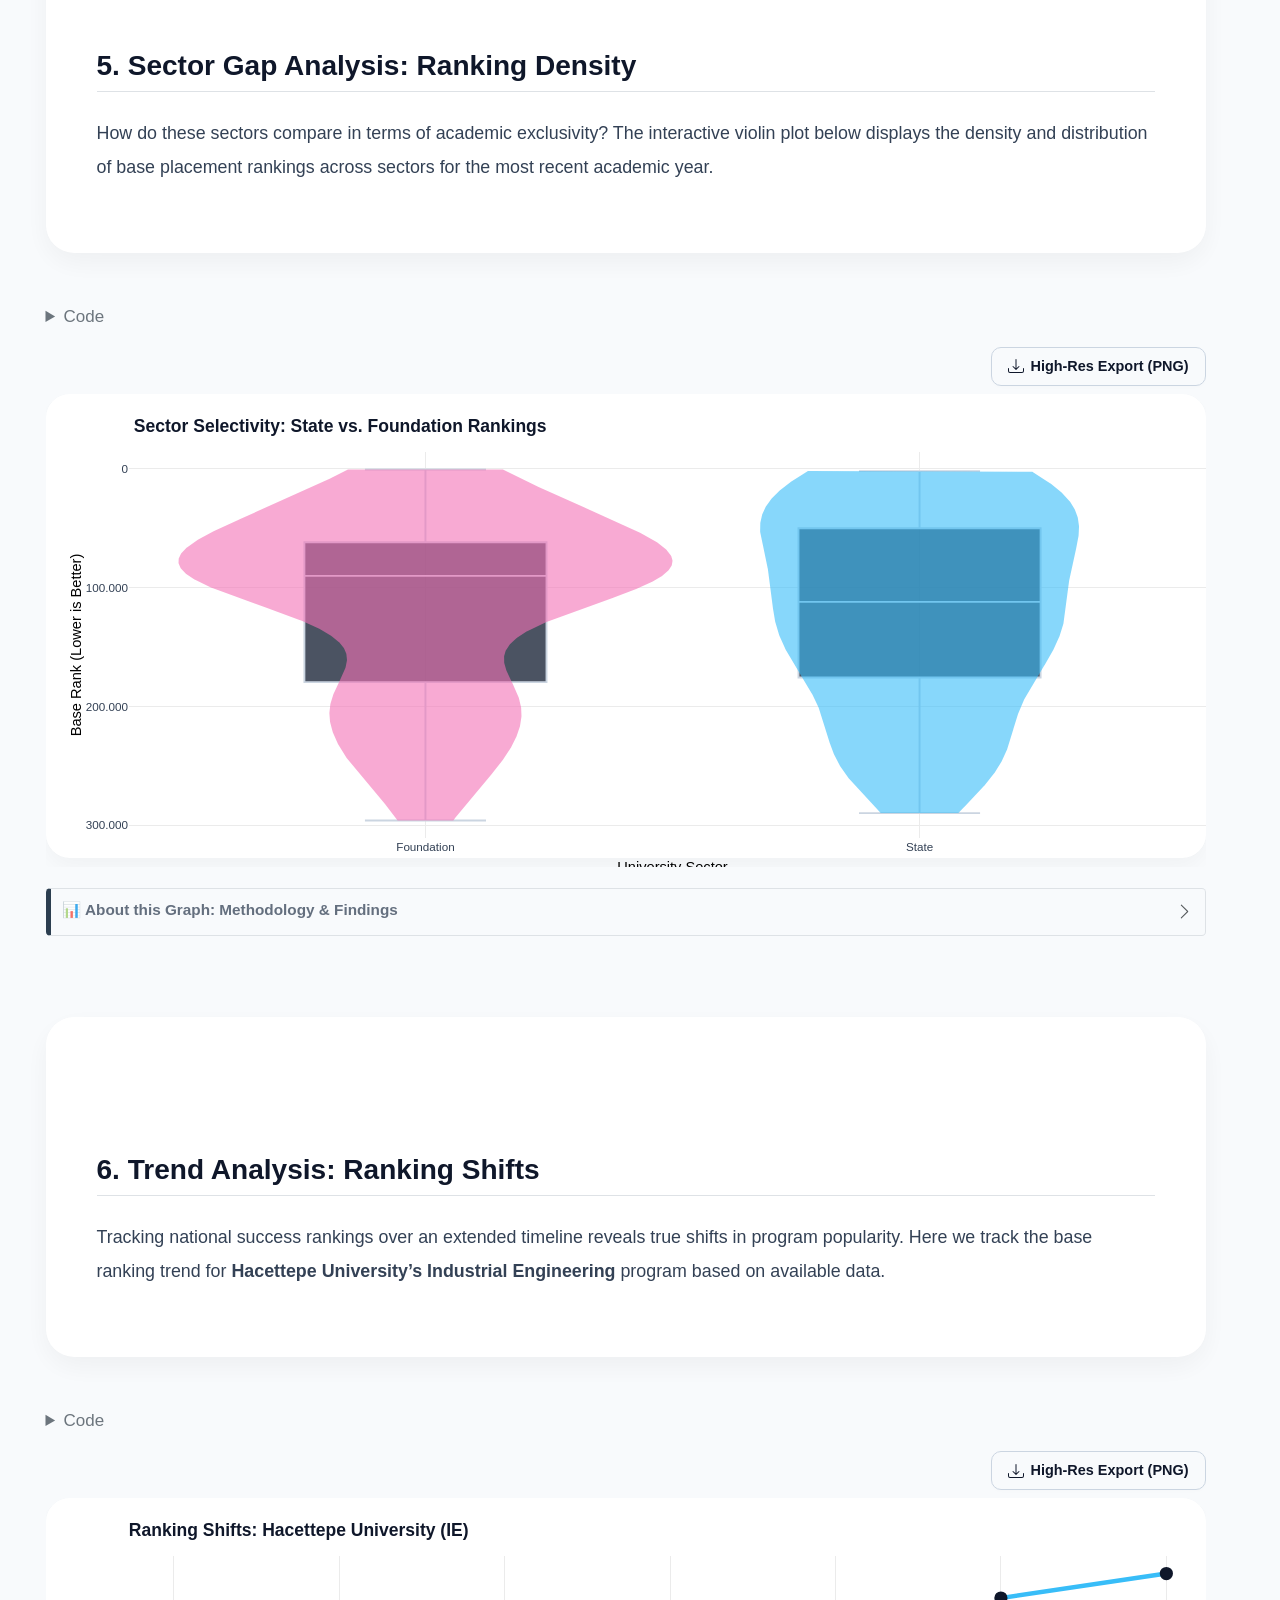
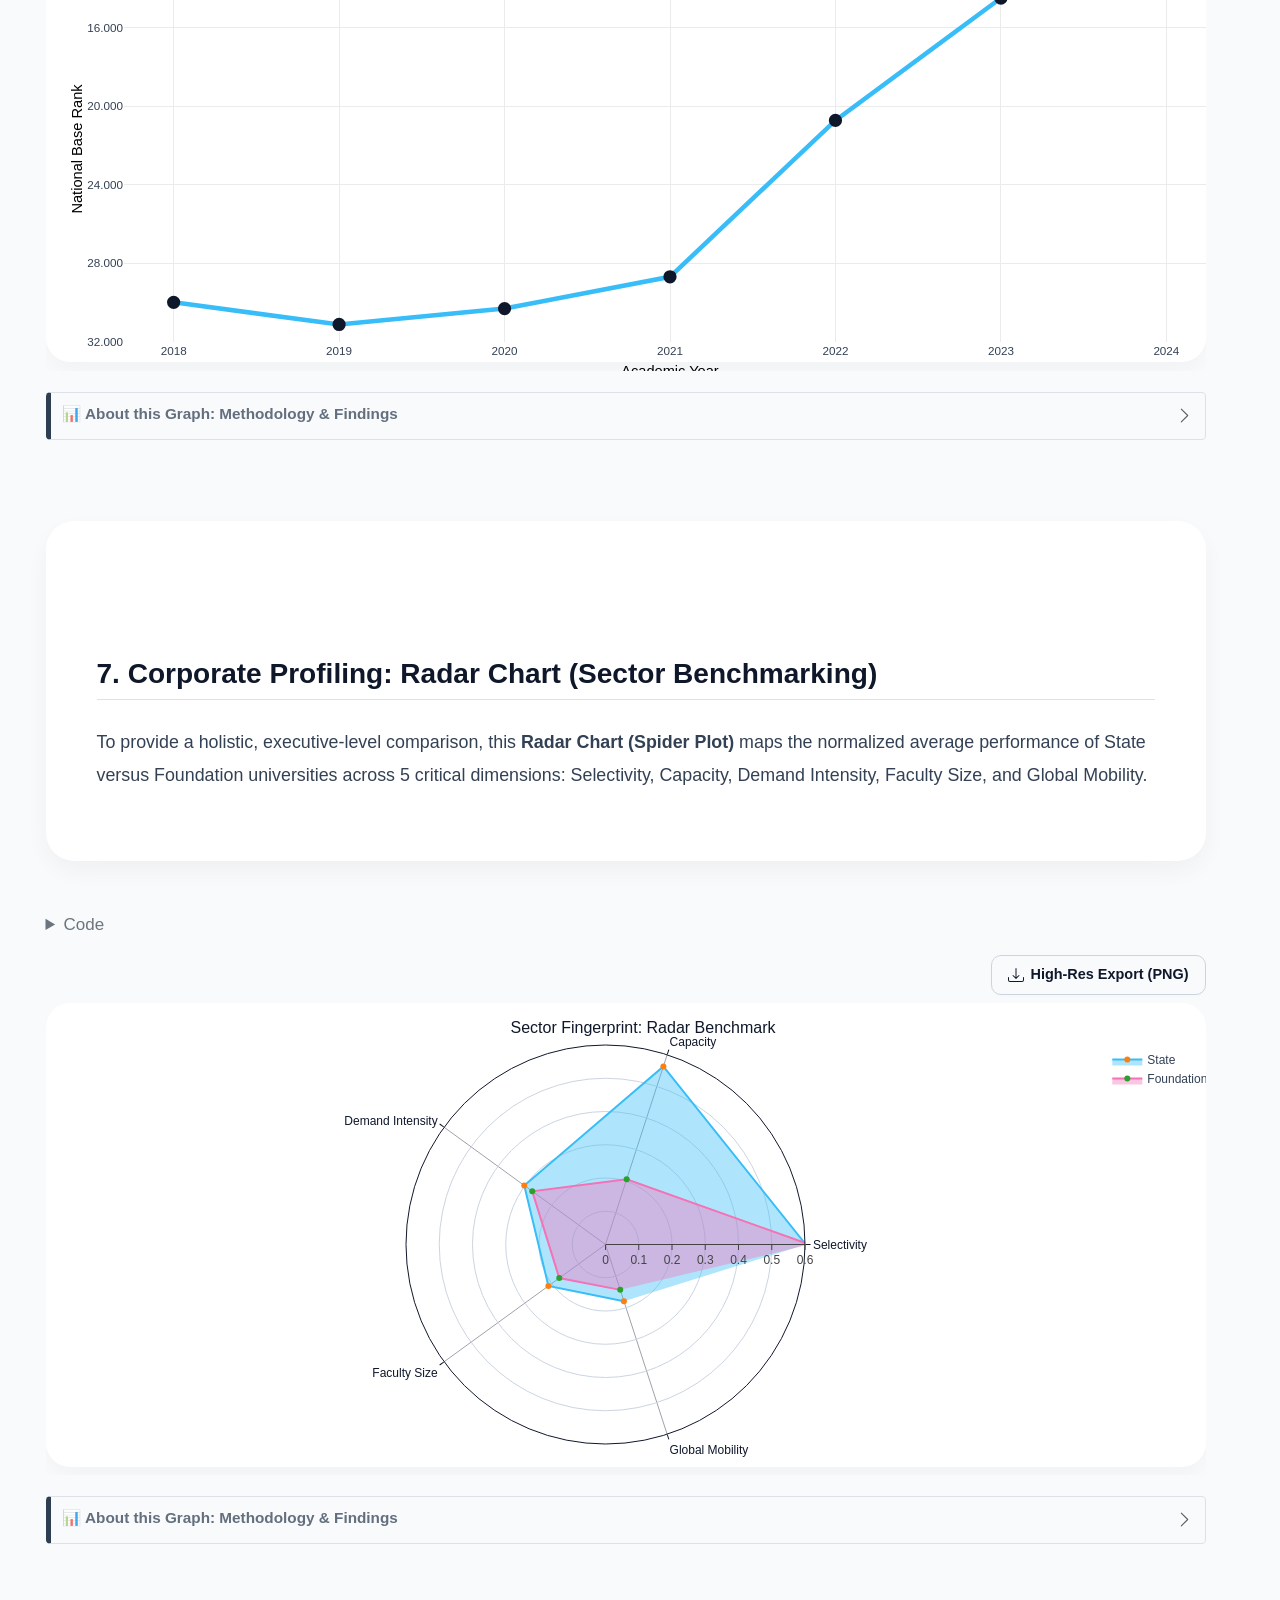
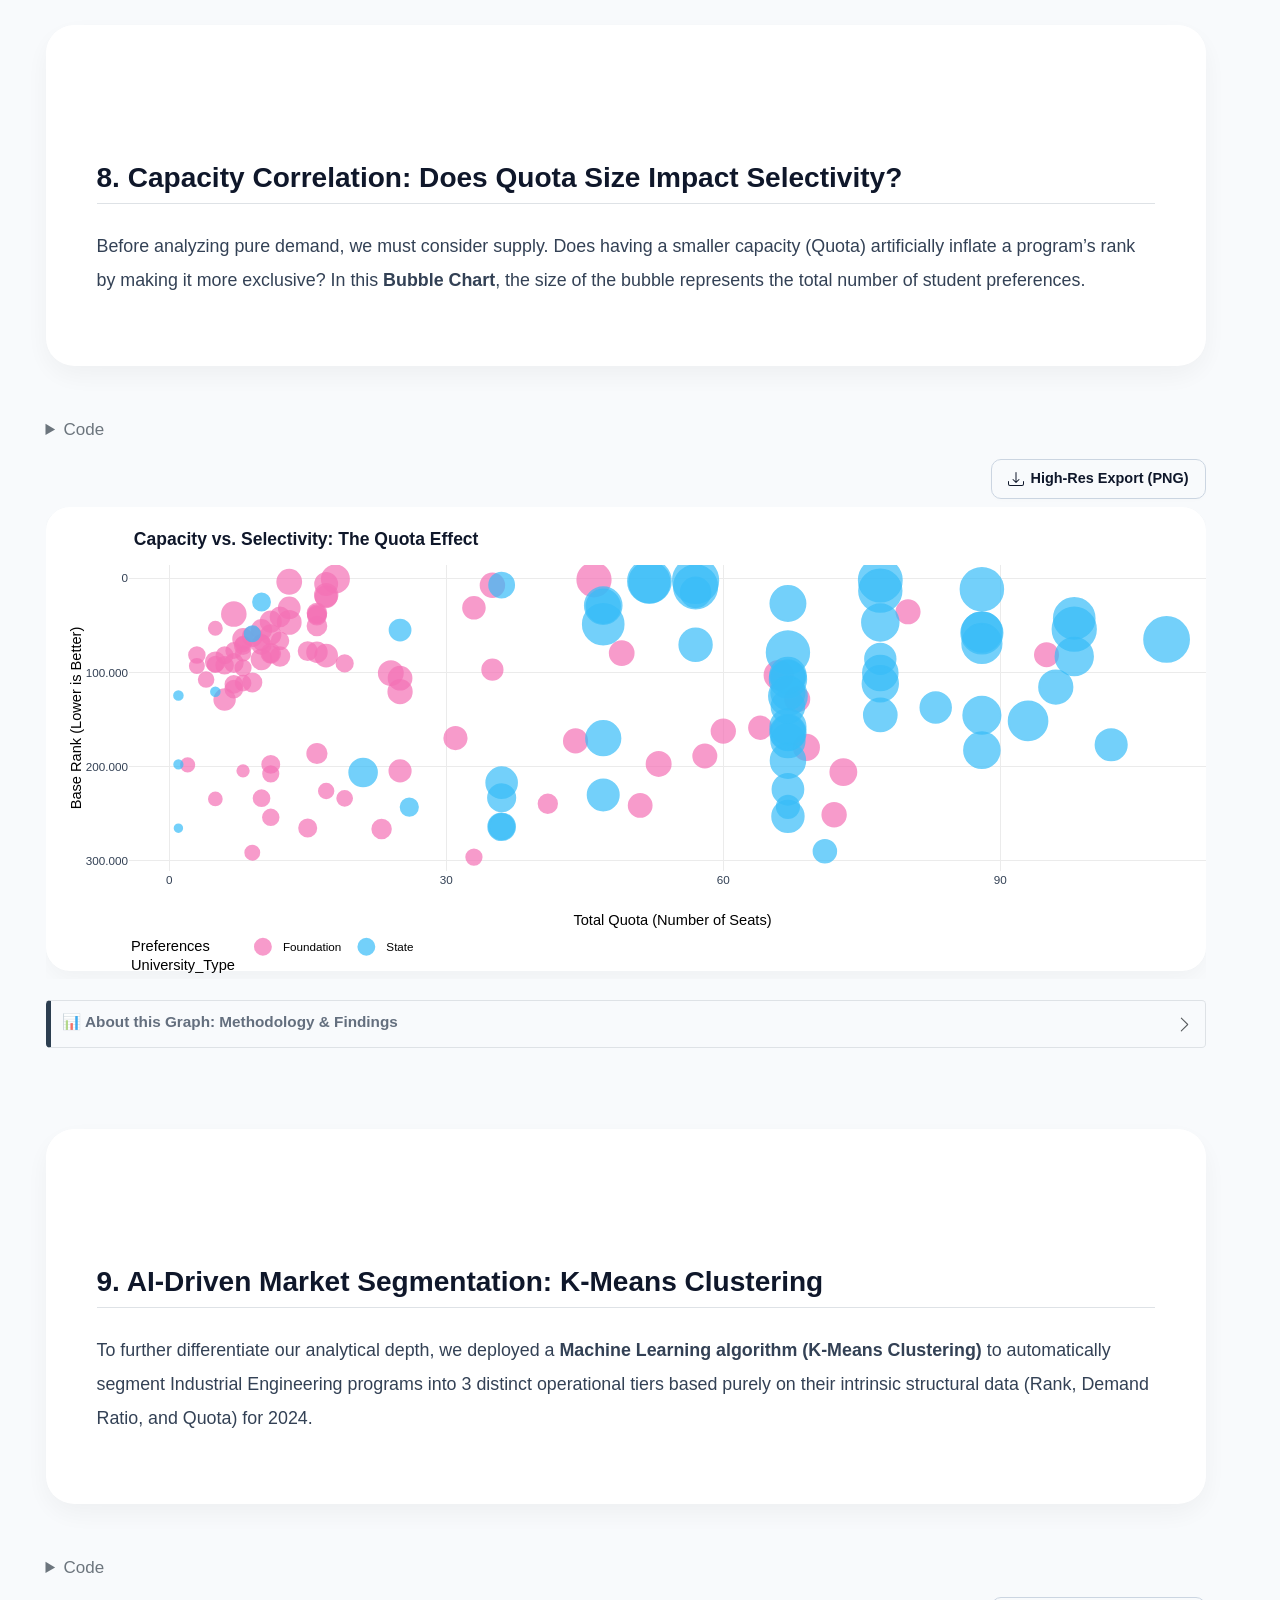
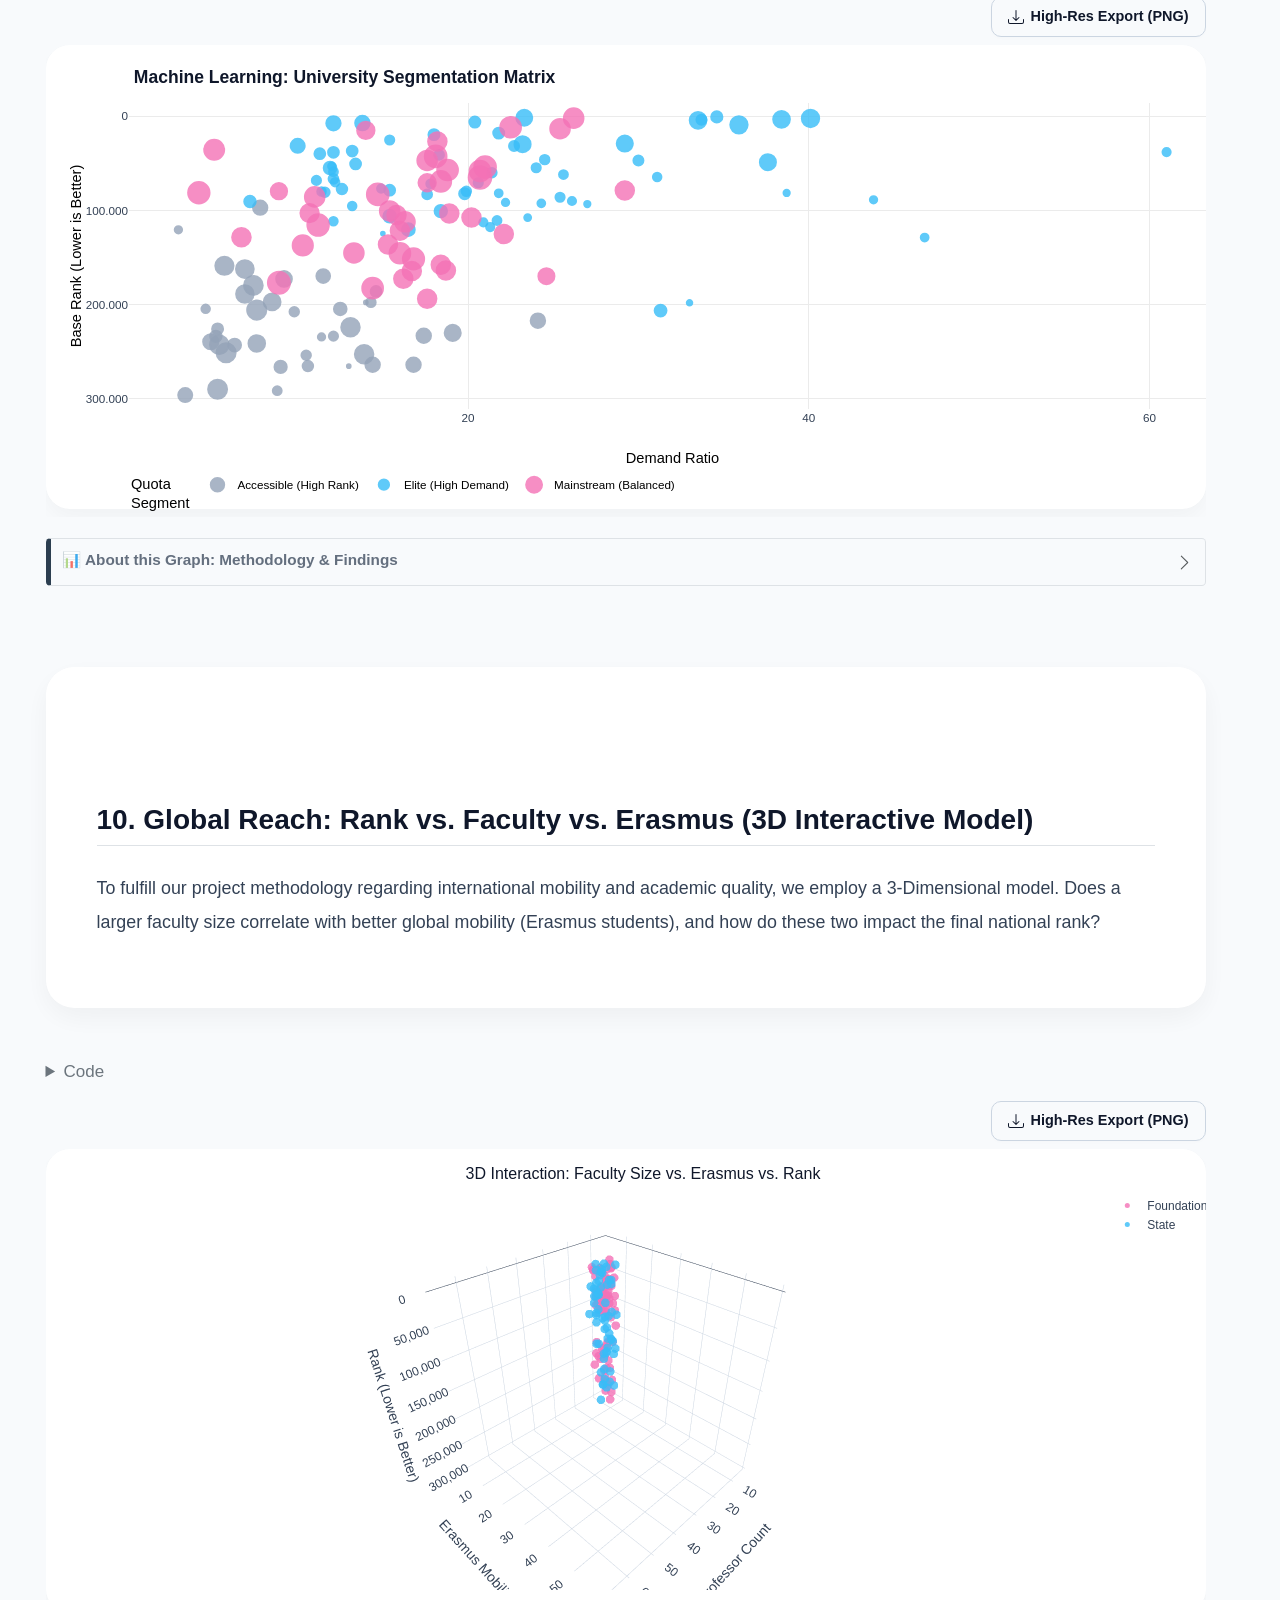
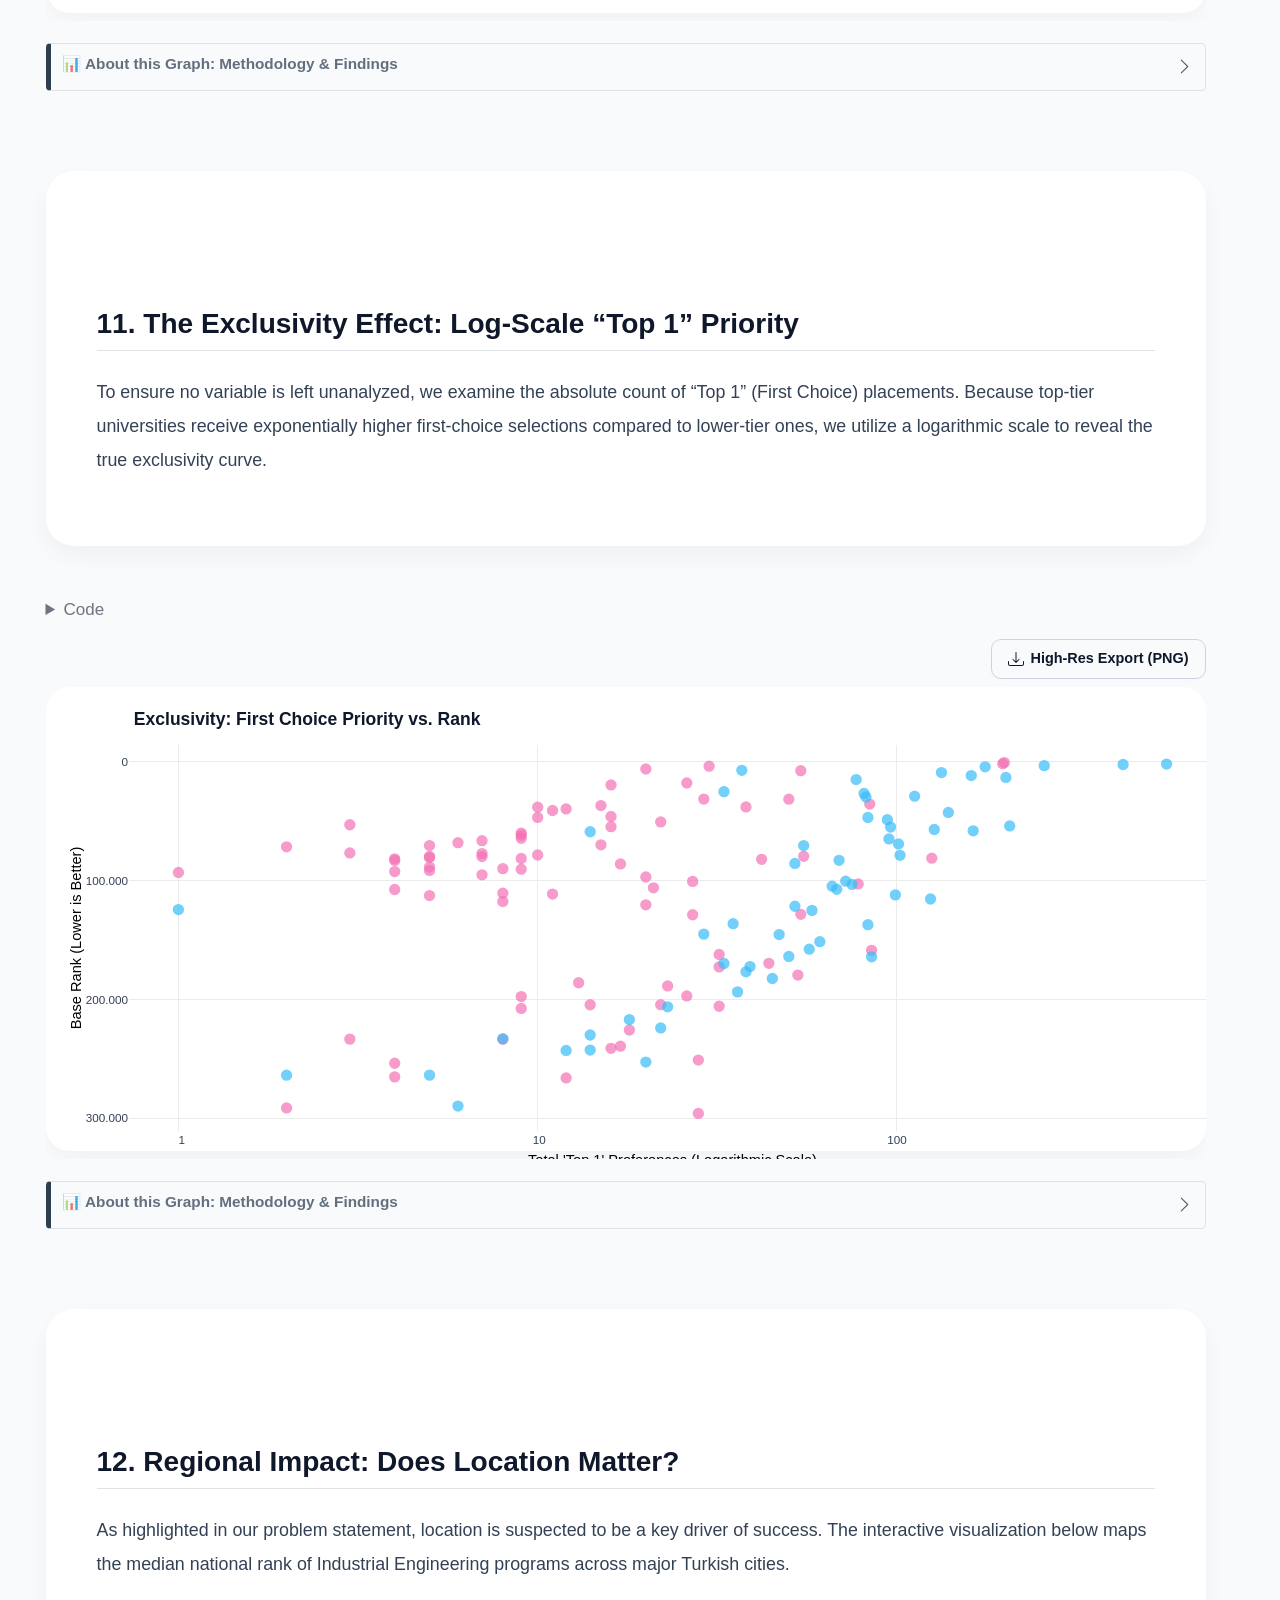
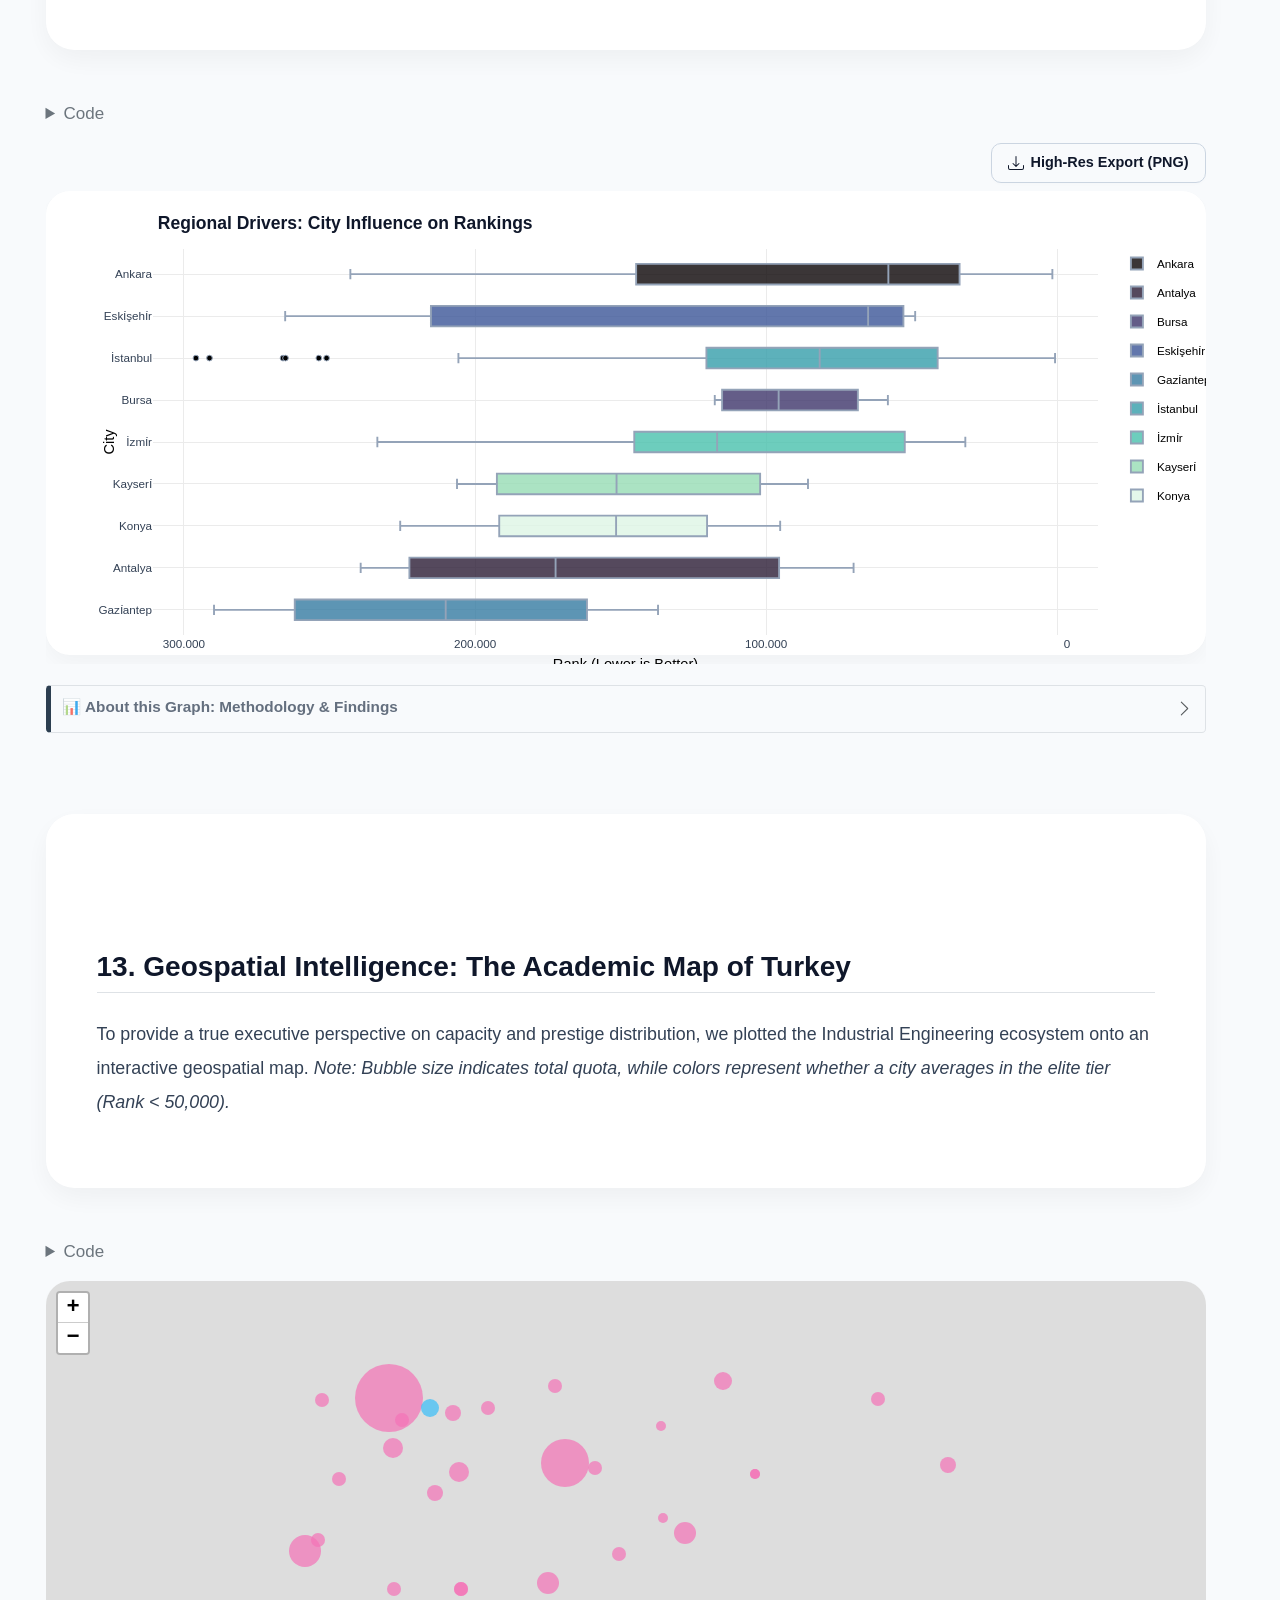
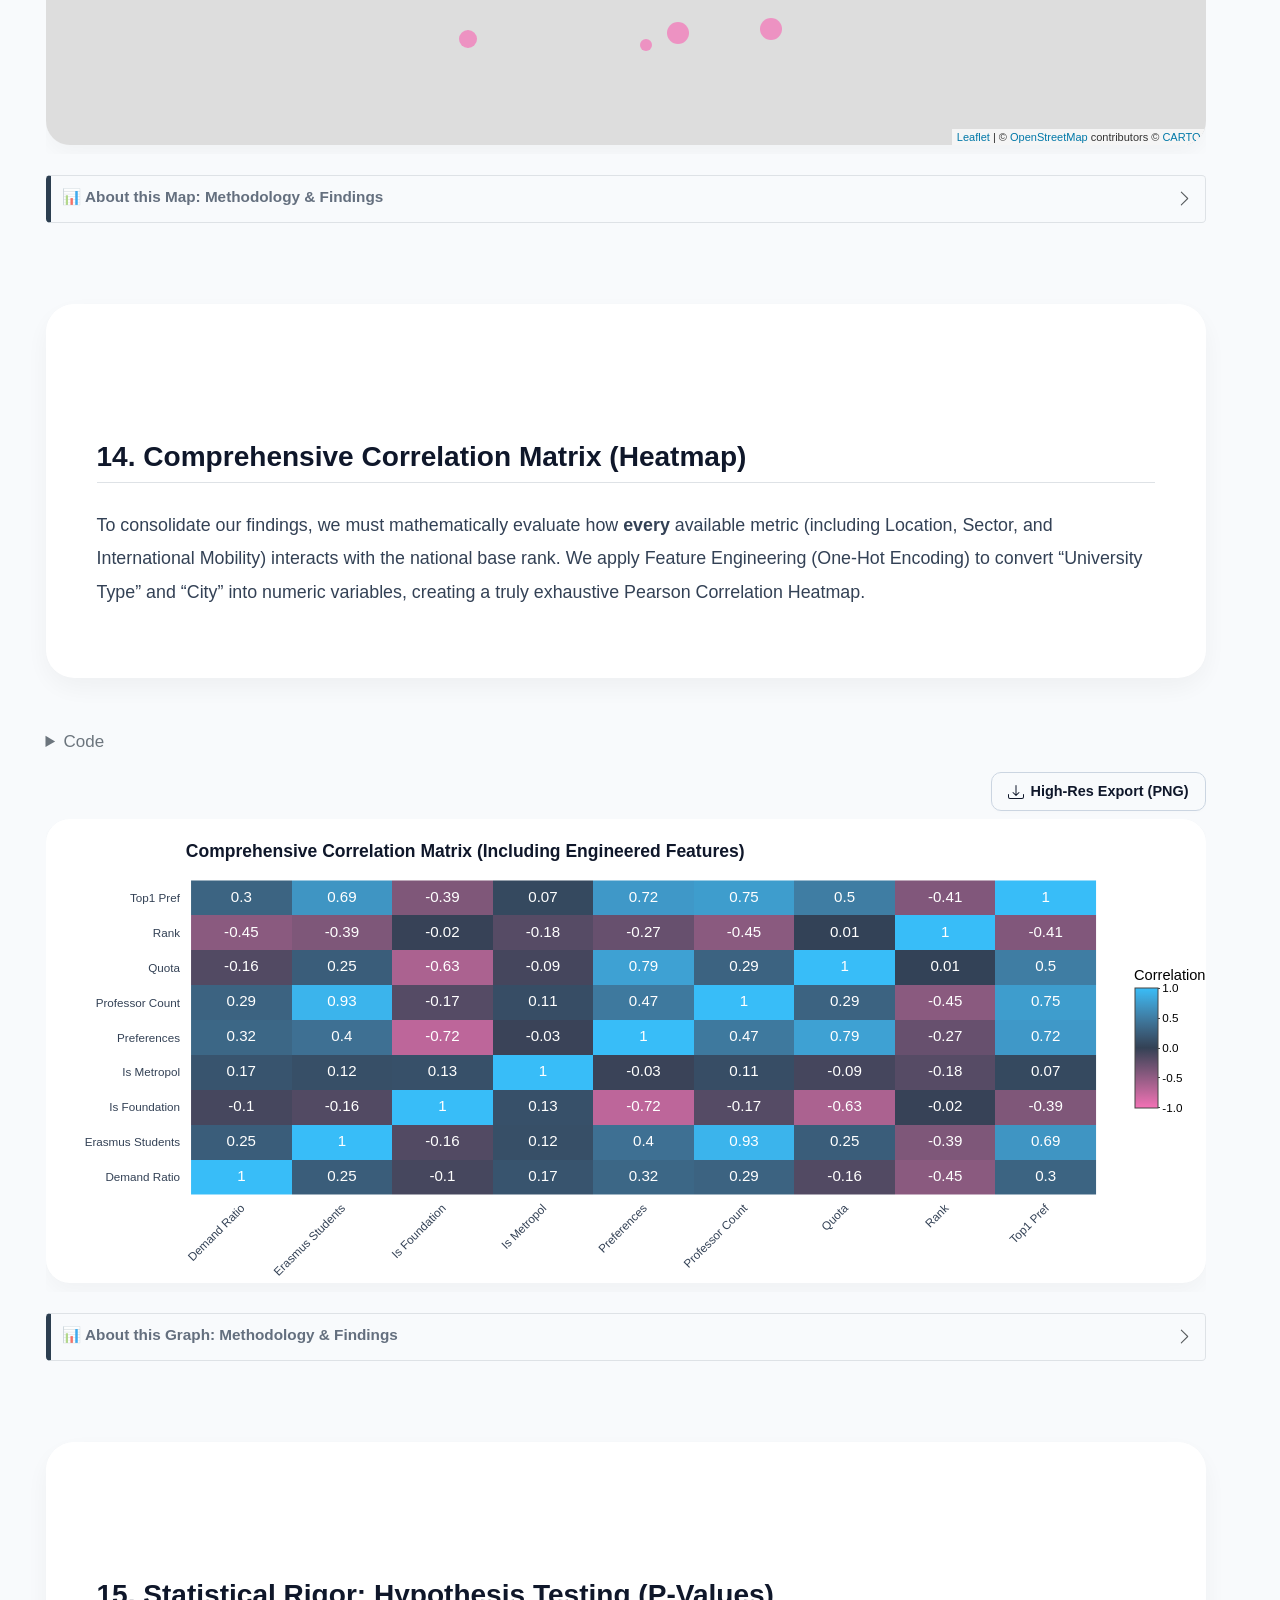
